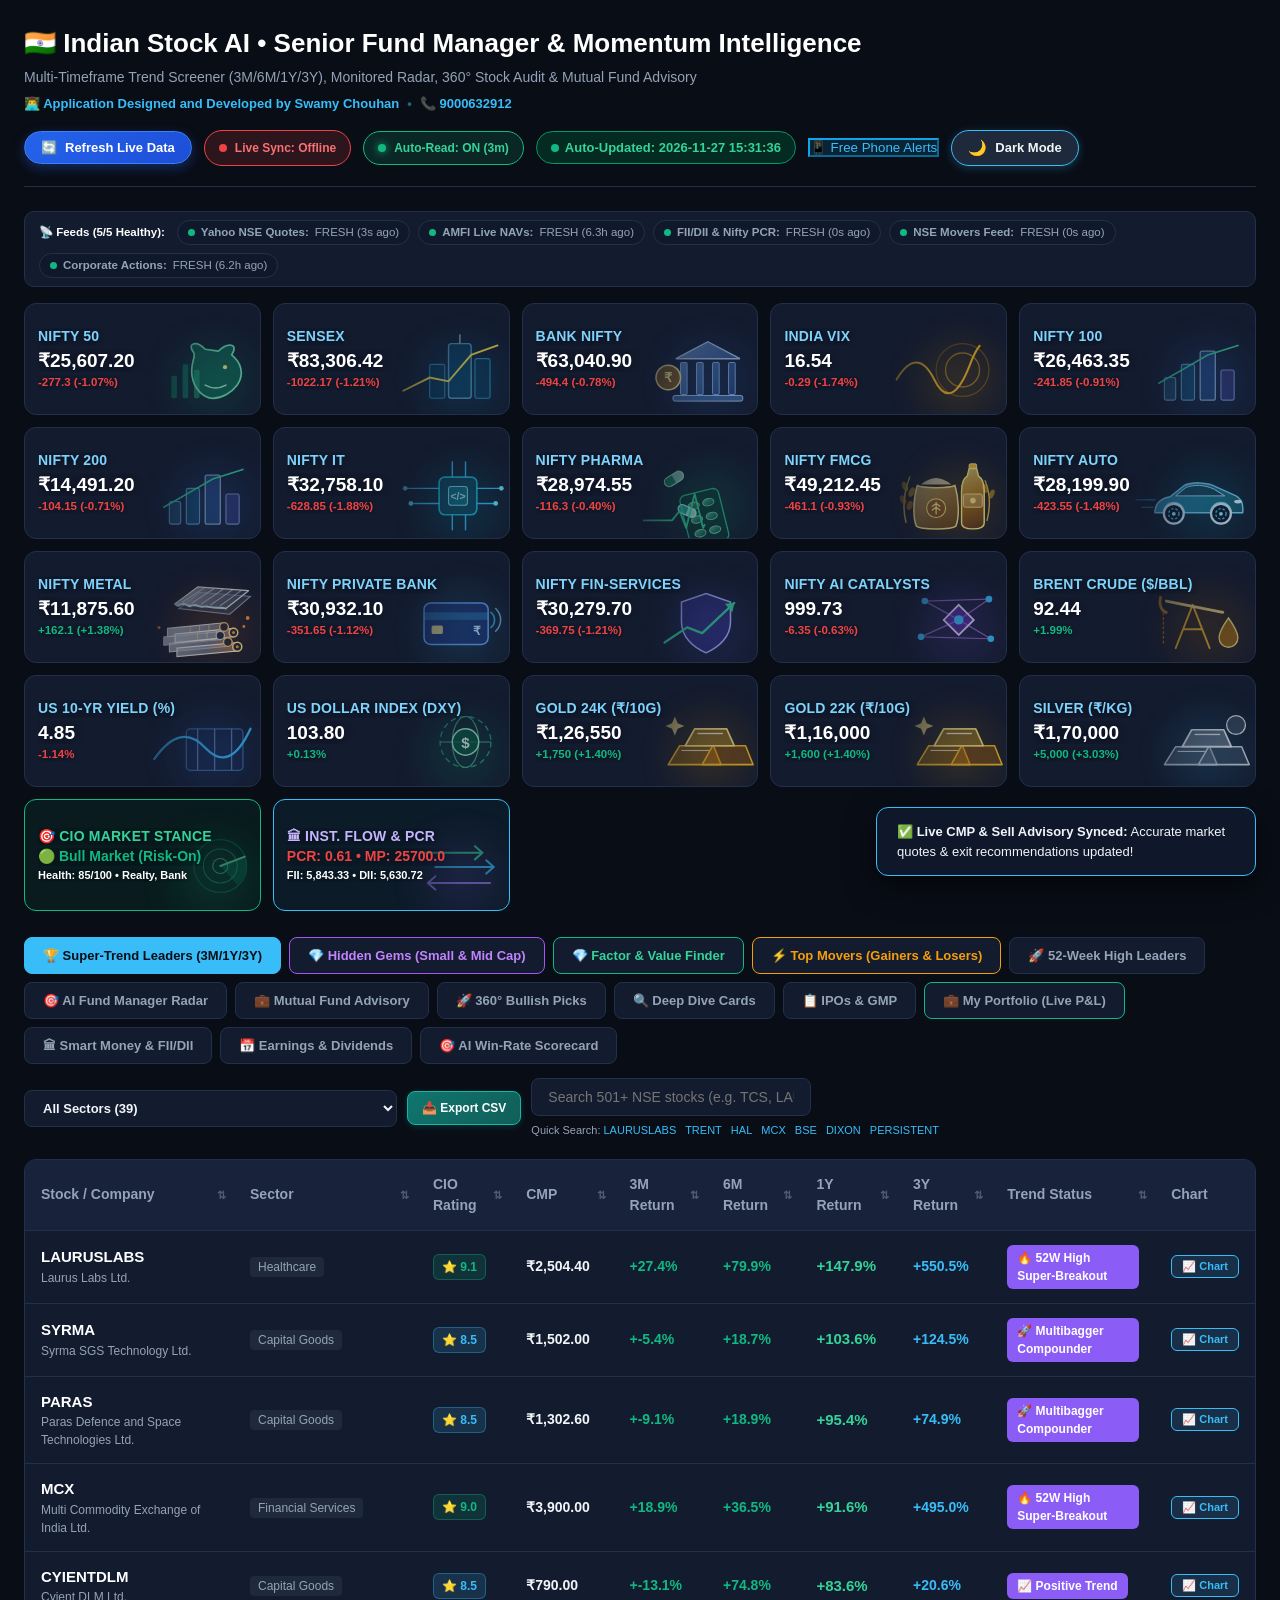
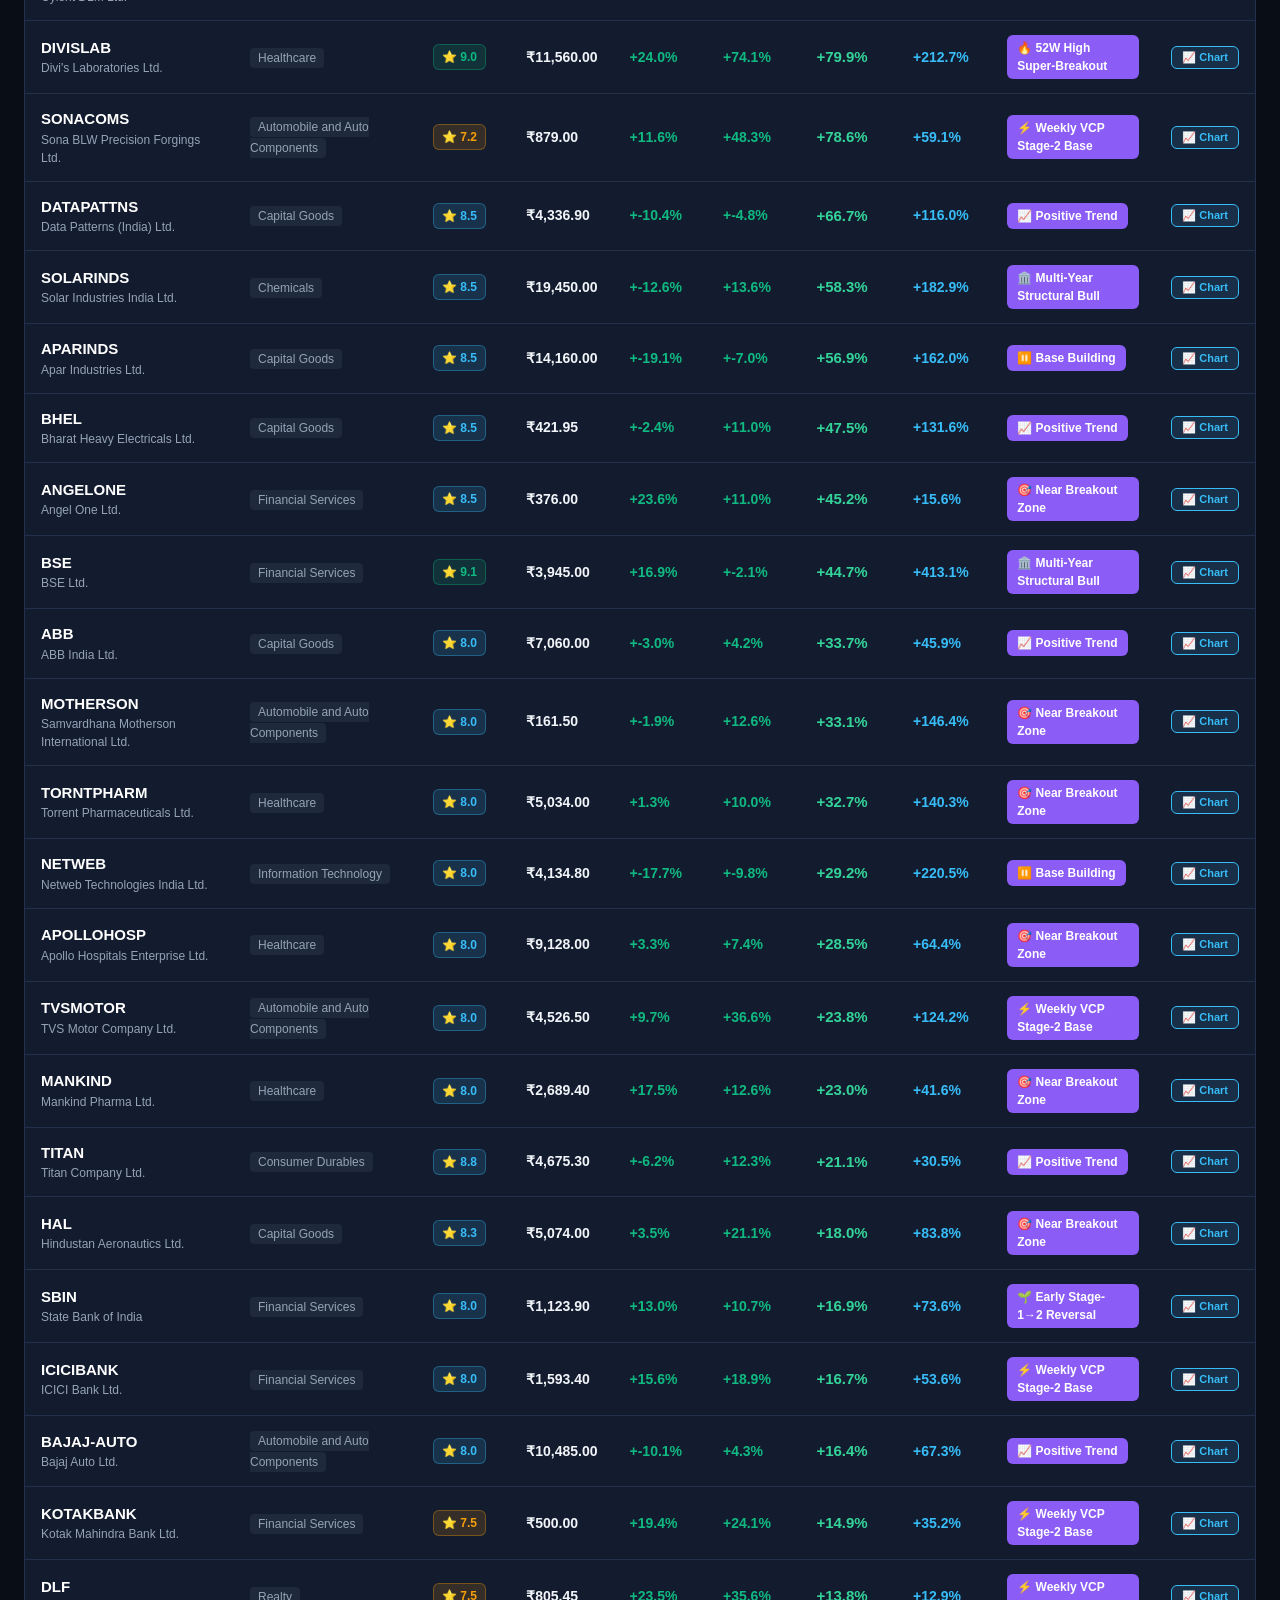
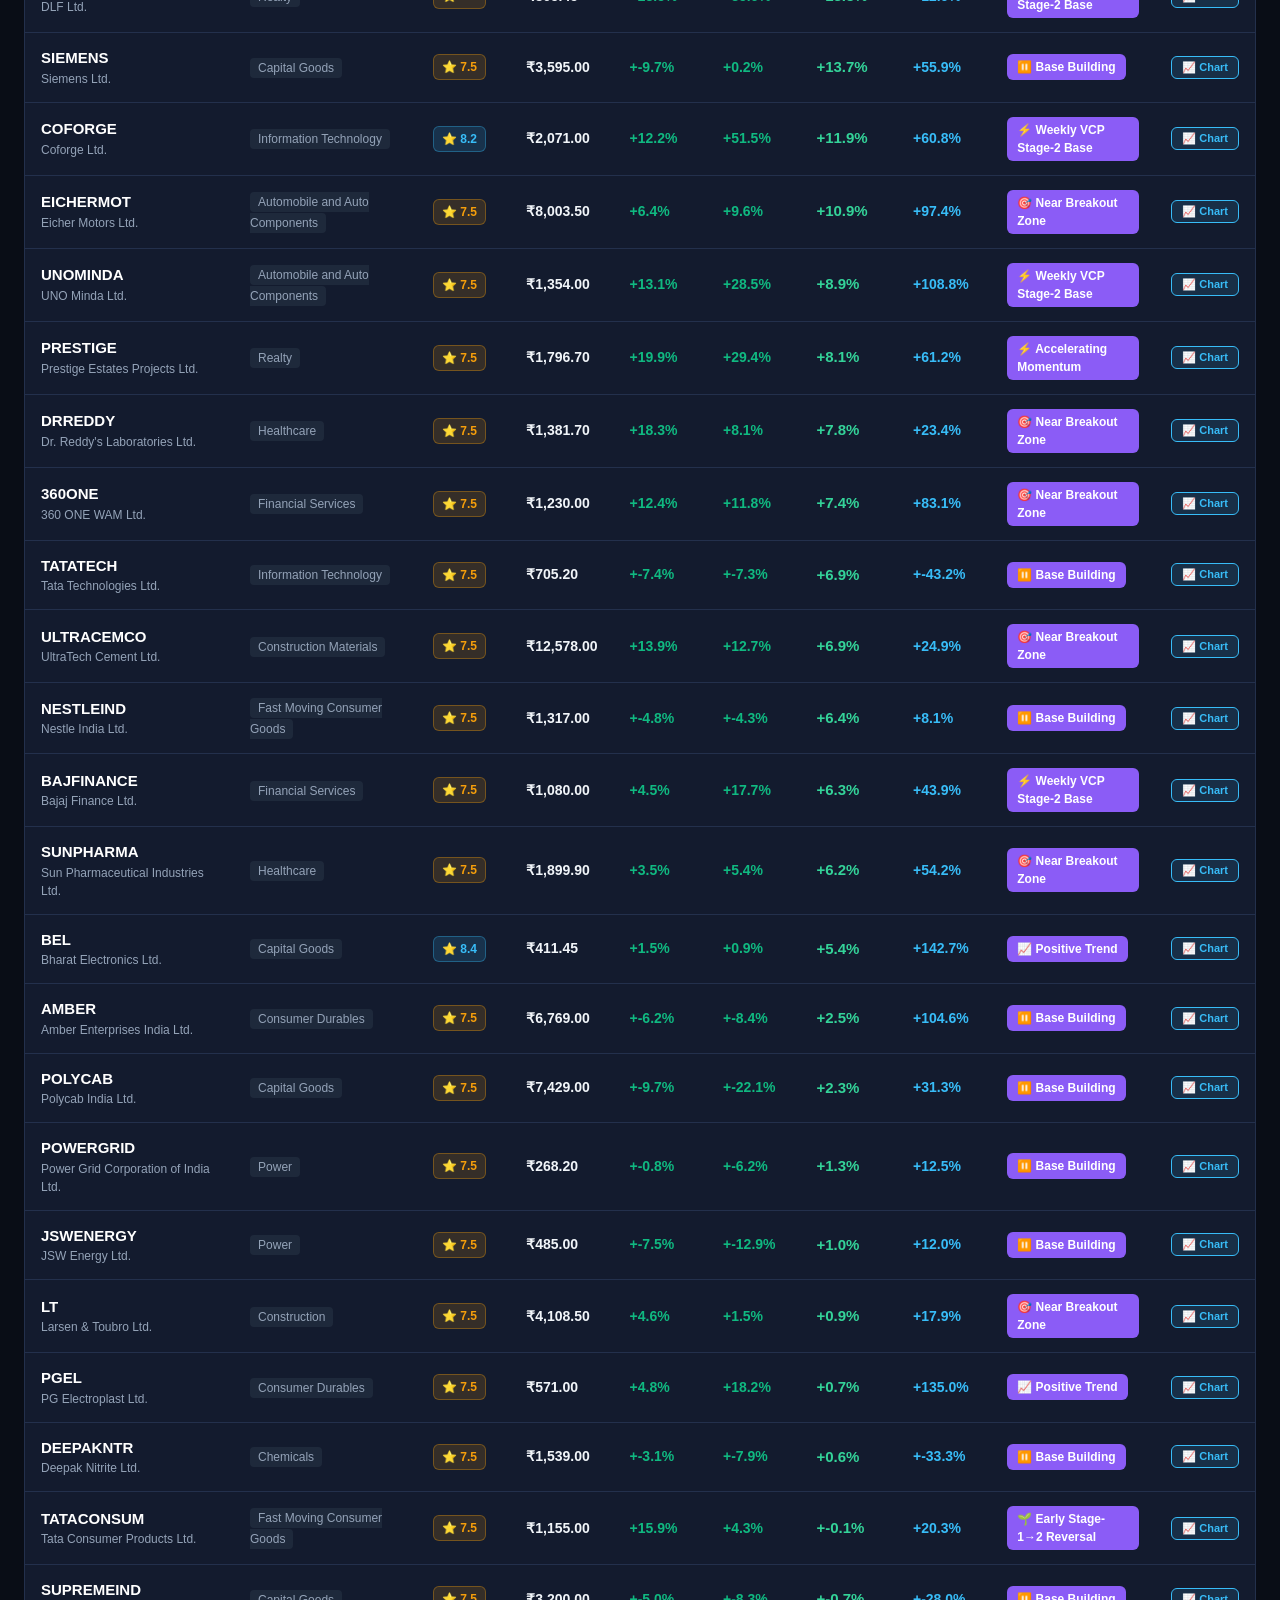
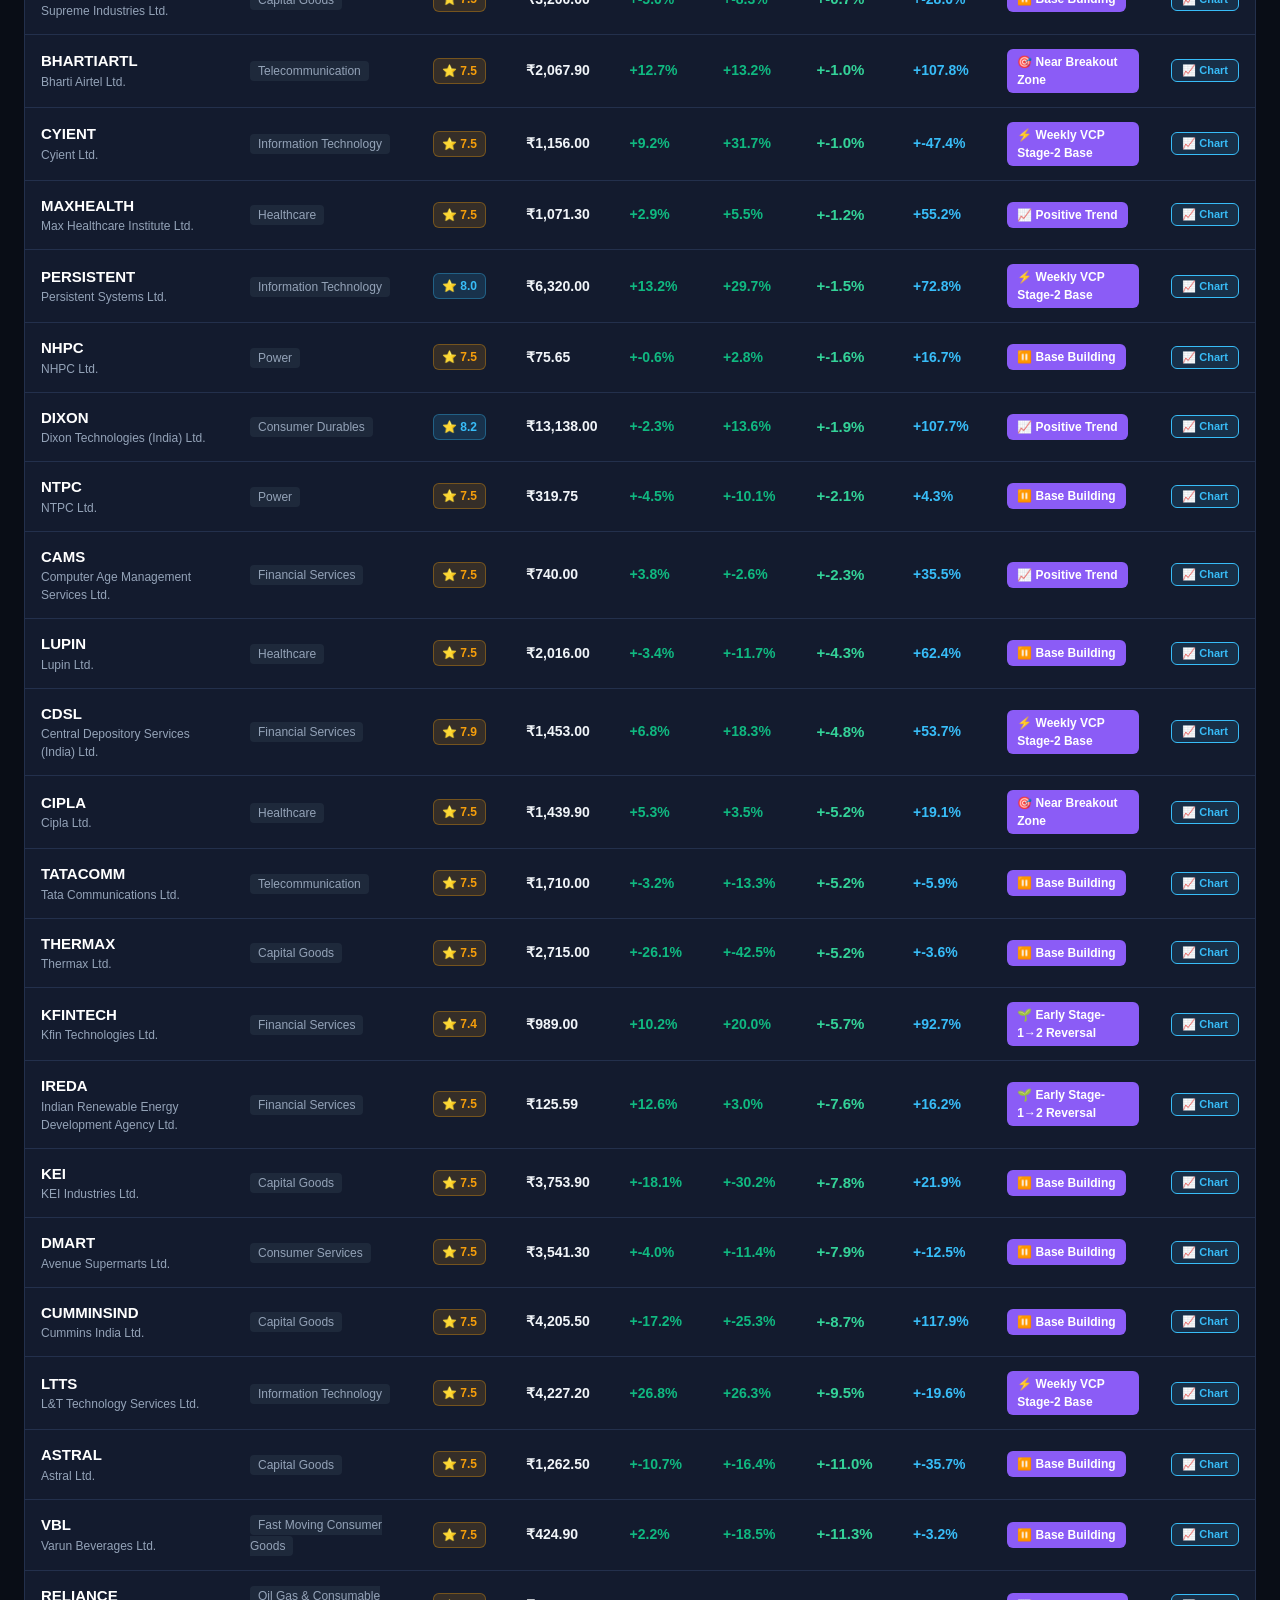
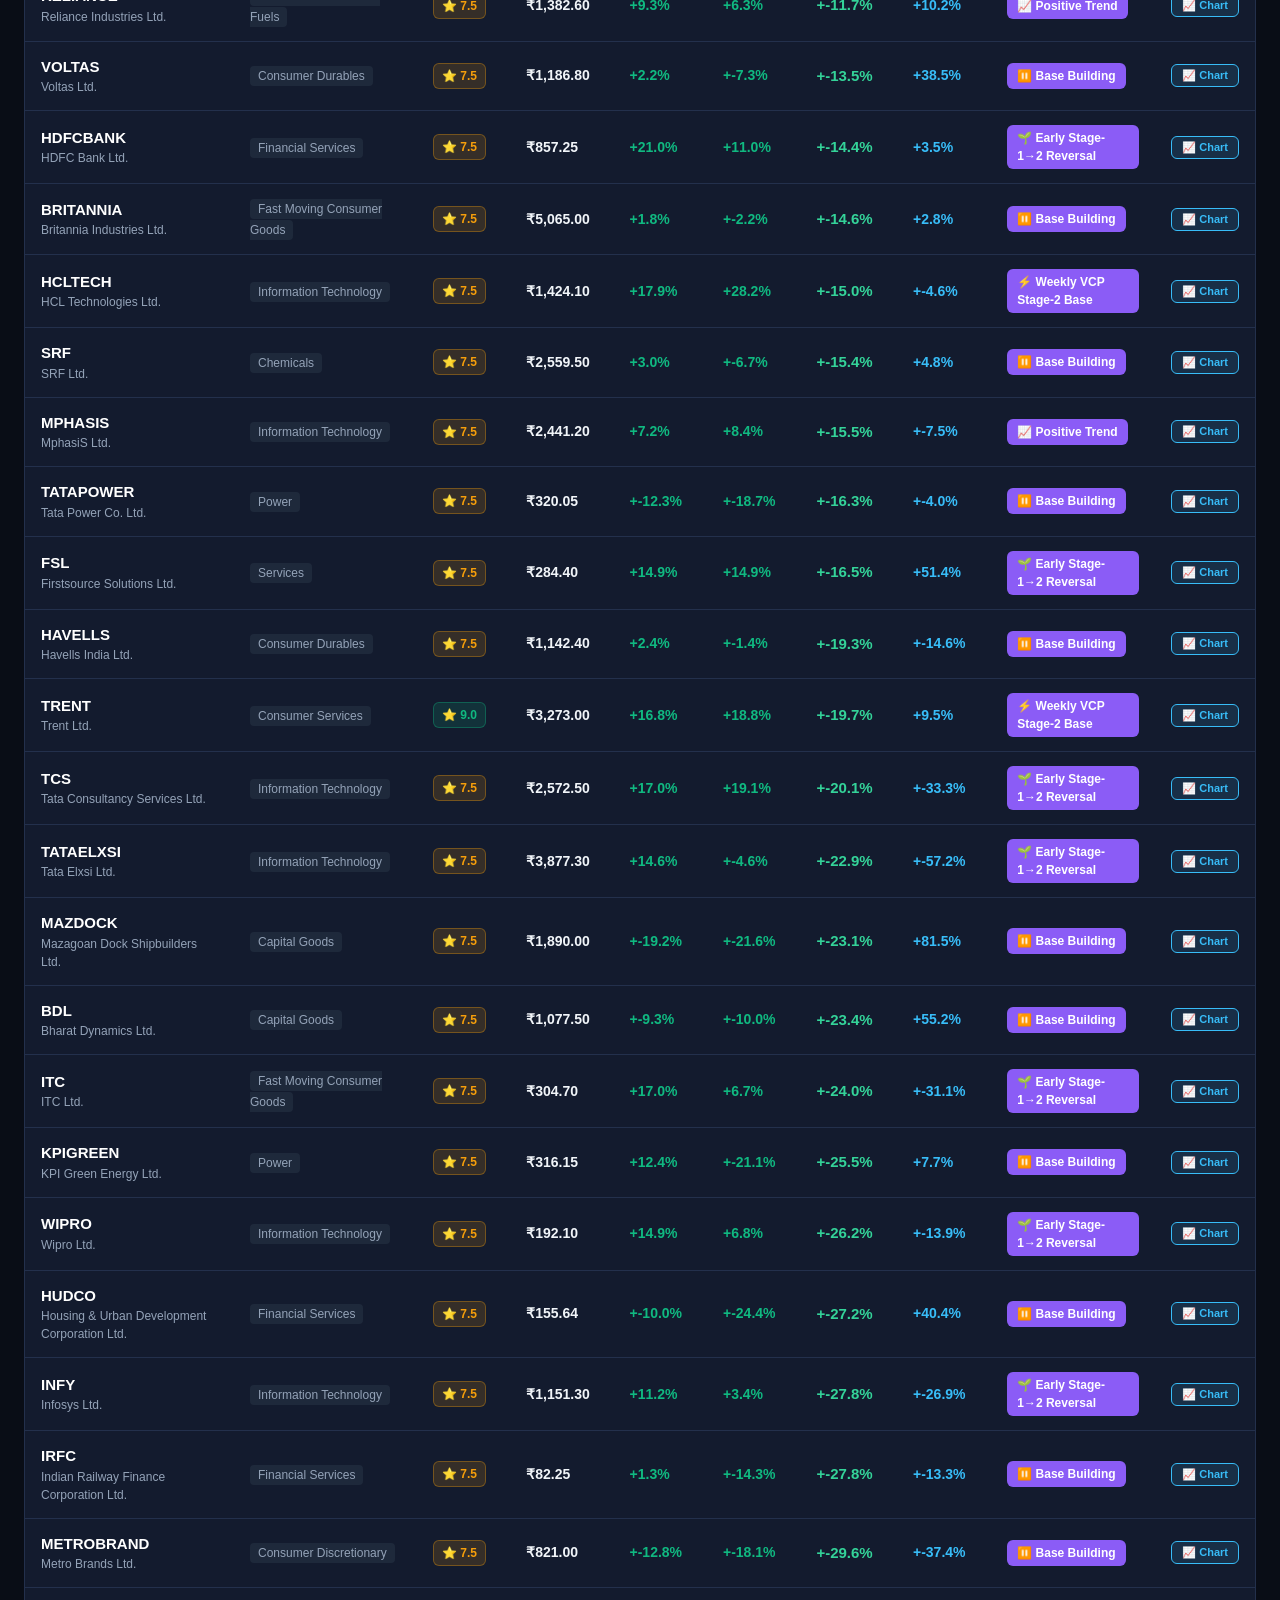
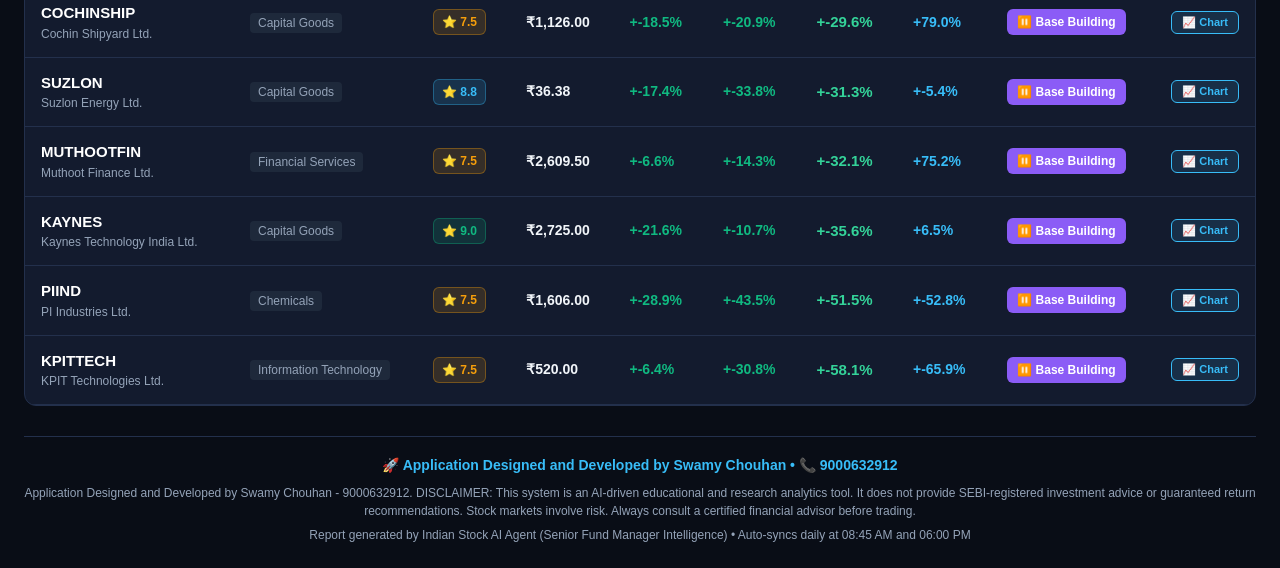
==== index.html @ 0e7f8ce7 "chore(auto-update): live market sync 2026-11-27 15:31:36" ====
<!DOCTYPE html>
<html lang="en">
<head>
    <meta charset="UTF-8">
    <meta name="viewport" content="width=device-width, initial-scale=1.0">
    <title>Indian Stock AI — 360° Senior Fund Manager & Momentum Intelligence</title>
    <script>
        (function() {
            let saved = 'dark';
            try {
                saved = localStorage.getItem('stock_ai_theme') || 'dark';
            } catch (e) {}
            document.documentElement.setAttribute('data-theme', saved);
        })();
    </script>
    <link rel="stylesheet" href="web/styles.css?v=20261127153136">
</head>
<body>

    <div class="header">
        <div class="header-title">
            <h1>🇮🇳 Indian Stock AI &bull; Senior Fund Manager &amp; Momentum Intelligence</h1>
            <p>Multi-Timeframe Trend Screener (3M/6M/1Y/3Y), Monitored Radar, 360&deg; Stock Audit &amp; Mutual Fund Advisory</p>
            <div style="margin-top: 6px; font-size: 13px; font-weight: 700; color: #38bdf8; display: flex; align-items: center; gap: 8px;">
                <span>👨‍💻 Application Designed and Developed by <b>Swamy Chouhan</b></span>
                <span style="opacity: 0.5;">•</span>
                <span>📞 <b>9000632912</b></span>
            </div>
        </div>
        <div class="header-actions">
            <button id="refreshBtn" class="action-btn refresh-btn" onclick="triggerLiveRefresh()" title="Click to fetch latest live quotes & update all market feeds">
                <span class="refresh-icon">🔄</span> <span id="refreshBtnText">Refresh Live Data</span>
            </button>
            <div id="daemonStatusPill" class="daemon-status-pill offline" onclick="checkDaemonStatus(true)" title="Live Sync Daemon status (Port 5005). Click for connection help.">
                <span class="pulse-dot"></span>
                <span id="daemonStatusText">Sync Daemon: Checking...</span>
            </div>
            <div id="autoReadPill" class="auto-read-pill active" onclick="toggleAutoRead()" title="Toggle automatic background data refresh every 3 minutes">
                <span class="status-dot"></span>
                <span id="autoReadLabel">Auto-Read: ON (3m)</span>
            </div>
            <div class="sync-badge">
                <span style="width: 8px; height: 8px; background: #10b981; border-radius: 50%; display: inline-block;"></span>
                <span>Auto-Updated: <b id="timestampBadge">2026-11-27 15:31:36</b></span>
            </div>
            <button class="action-btn" onclick="openTelegramModal()" style="background: rgba(14, 165, 233, 0.15); border-color: #0ea5e9; color: #38bdf8;" title="Set up free Telegram Bot alerts on your phone">
                📱 Free Phone Alerts
            </button>
            <button id="themeToggleBtn" class="theme-toggle-btn" onclick="toggleTheme()" title="Switch between Dark Mode and Light Mode">
                <span id="themeToggleIcon" class="theme-icon">🌙</span>
                <span id="themeToggleText">Dark Mode</span>
            </button>
        </div>
    </div>

    <!-- Upstream Feed Health & Freshness Telemetry -->
    <div id="feedHealthRibbon" class="feed-health-ribbon">
        <span class='feed-health-title'>📡 Feeds (5/5 Healthy):</span><span class='feed-pill' title="14 indices, 126 picks • Updated: 27-Nov 15:32 IST"><span class='feed-dot' style='background:#10b981;'></span><b>Yahoo NSE Quotes:</b> FRESH (3s ago)</span><span class='feed-pill' title="8/8 Live NAVs • Updated: 27-Nov 09:17 IST"><span class='feed-dot' style='background:#10b981;'></span><b>AMFI Live NAVs:</b> FRESH (6.3h ago)</span><span class='feed-pill' title="PCR 0.61 (LIVE) • Updated: 27-Nov 15:32 IST"><span class='feed-dot' style='background:#10b981;'></span><b>FII/DII & Nifty PCR:</b> FRESH (0s ago)</span><span class='feed-pill' title="15 gainers / 15 losers • Updated: 27-Nov 15:32 IST"><span class='feed-dot' style='background:#10b981;'></span><b>NSE Movers Feed:</b> FRESH (0s ago)</span><span class='feed-pill' title="10 events tracked • Updated: 27-Nov 09:18 IST"><span class='feed-dot' style='background:#10b981;'></span><b>Corporate Actions:</b> FRESH (6.2h ago)</span>
    </div>

    <!-- Benchmark Indices & Global Commodities -->
    <div class="indices-grid">
        
            <div class="index-card idx-theme-emerald">
                <div class="idx-bg-glow" style="background: radial-gradient(circle, #10b98166 0%, transparent 72%);"></div><div class="idx-bg-art " aria-hidden="true"><svg viewBox="0 0 140 96" fill="none" xmlns="http://www.w3.org/2000/svg">
        <!-- Rising Candlesticks Skyline -->
        <g opacity="0.45" class="idx-anim-float-rev">
            <rect x="48" y="54" width="6" height="24" rx="1.5" fill="#10b981"/>
            <rect x="60" y="42" width="6" height="36" rx="1.5" fill="#10b981"/>
            <rect x="72" y="48" width="6" height="30" rx="1.5" fill="#34d399"/>
        </g>
        <!-- Stylized Charging Bull Head & Horns -->
        <g class="idx-anim-float">
            <path d="M72 30 C64 20, 74 16, 84 26 L98 28 C108 18, 120 20, 112 32 C122 40, 126 52, 118 64 C112 72, 102 78, 92 78 C82 78, 72 68, 70 54 C68 42, 74 34, 72 30 Z"
                  fill="#10b981" fill-opacity="0.38" stroke="#6ee7b7" stroke-width="1.8" stroke-linejoin="round"/>
            <circle cx="105" cy="45" r="2.2" fill="#fef08a"/>
            <path d="M84 64 Q95 70 106 64" stroke="#a7f3d0" stroke-width="1.6" stroke-linecap="round"/>
        </g>
        </svg></div>
                <div class="index-card-content">
                    <div class="index-name">NIFTY 50</div>
                    <div class="index-val">₹25,607.20</div>
                    <div class="index-chg" style="color: #ef4444;">-277.3 (-1.07%)</div>
                </div>
            </div>
            
            <div class="index-card idx-theme-blue">
                <div class="idx-bg-glow" style="background: radial-gradient(circle, #0ea5e966 0%, transparent 72%);"></div><div class="idx-bg-art " aria-hidden="true"><svg viewBox="0 0 140 96" fill="none" xmlns="http://www.w3.org/2000/svg">
        <g opacity="0.65">
            <rect x="78" y="20" width="24" height="58" rx="3" fill="#0284c7" fill-opacity="0.38" stroke="#7dd3fc" stroke-width="1.5"/>
            <line x1="90" y1="10" x2="90" y2="20" stroke="#bae6fd" stroke-width="1.8"/>
            <rect x="58" y="42" width="16" height="36" rx="2" fill="#0369a1" fill-opacity="0.35" stroke="#38bdf8" stroke-width="1.2"/>
            <rect x="106" y="36" width="16" height="42" rx="2" fill="#0369a1" fill-opacity="0.35" stroke="#38bdf8" stroke-width="1.2"/>
        </g>
        <path d="M30 70 L58 56 L78 60 L102 32 L130 22" stroke="#fde047" stroke-width="2"
              stroke-linecap="round" class="idx-anim-dash"/>
        </svg></div>
                <div class="index-card-content">
                    <div class="index-name">SENSEX</div>
                    <div class="index-val">₹83,306.42</div>
                    <div class="index-chg" style="color: #ef4444;">-1022.17 (-1.21%)</div>
                </div>
            </div>
            
            <div class="index-card idx-theme-blue">
                <div class="idx-bg-glow" style="background: radial-gradient(circle, #3b82f666 0%, transparent 72%);"></div><div class="idx-bg-art " aria-hidden="true"><svg viewBox="0 0 140 96" fill="none" xmlns="http://www.w3.org/2000/svg">
        <defs>
            <linearGradient id="iv-bk-col" x1="56" y1="24" x2="124" y2="82" gradientUnits="userSpaceOnUse">
                <stop offset="0%" stop-color="#93c5fd" stop-opacity="0.75"/>
                <stop offset="100%" stop-color="#3b82f6" stop-opacity="0.28"/>
            </linearGradient>
        </defs>
        <g opacity="0.88">
            <polygon points="56,36 90,18 124,36" fill="url(#iv-bk-col)" stroke="#bfdbfe" stroke-width="1.5"/>
            <rect x="61" y="40" width="7" height="34" rx="1" fill="url(#iv-bk-col)" stroke="#93c5fd" stroke-width="1"/>
            <rect x="78" y="40" width="7" height="34" rx="1" fill="url(#iv-bk-col)" stroke="#93c5fd" stroke-width="1"/>
            <rect x="95" y="40" width="7" height="34" rx="1" fill="url(#iv-bk-col)" stroke="#93c5fd" stroke-width="1"/>
            <rect x="112" y="40" width="7" height="34" rx="1" fill="url(#iv-bk-col)" stroke="#93c5fd" stroke-width="1"/>
            <rect x="53" y="75" width="74" height="6" rx="2" fill="#60a5fa" fill-opacity="0.55" stroke="#bfdbfe" stroke-width="1"/>
        </g>
        <!-- Floating Glowing Rupee Coin -->
        <g class="idx-anim-float">
            <circle cx="48" cy="56" r="13" fill="#f59e0b" fill-opacity="0.45" stroke="#fde68a" stroke-width="1.6"/>
            <text x="48" y="61" text-anchor="middle" fill="#fef08a" font-size="14" font-weight="800">₹</text>
        </g>
        </svg></div>
                <div class="index-card-content">
                    <div class="index-name">BANK NIFTY</div>
                    <div class="index-val">₹63,040.90</div>
                    <div class="index-chg" style="color: #ef4444;">-494.4 (-0.78%)</div>
                </div>
            </div>
            
            <div class="index-card idx-theme-amber">
                <div class="idx-bg-glow" style="background: radial-gradient(circle, #f59e0b66 0%, transparent 72%);"></div><div class="idx-bg-art " aria-hidden="true"><svg viewBox="0 0 140 96" fill="none" xmlns="http://www.w3.org/2000/svg">
        <g class="idx-anim-pulse">
            <circle cx="96" cy="48" r="28" stroke="#f59e0b" stroke-opacity="0.35" stroke-width="1.4"/>
            <circle cx="96" cy="48" r="18" stroke="#fbbf24" stroke-opacity="0.55" stroke-width="1.4"/>
        </g>
        <path d="M26 58 Q48 22 66 58 T104 42 T136 52" stroke="#fbbf24" stroke-width="2.2"
              stroke-linecap="round" class="idx-anim-dash"/>
        </svg></div>
                <div class="index-card-content">
                    <div class="index-name">INDIA VIX</div>
                    <div class="index-val">16.54</div>
                    <div class="index-chg" style="color: #ef4444;">-0.29 (-1.74%)</div>
                </div>
            </div>
            
            <div class="index-card idx-theme-blue">
                <div class="idx-bg-glow" style="background: radial-gradient(circle, #3b82f666 0%, transparent 72%);"></div><div class="idx-bg-art " aria-hidden="true"><svg viewBox="0 0 140 96" fill="none" xmlns="http://www.w3.org/2000/svg">
        <g class="idx-anim-float-rev" opacity="0.68">
            <rect x="46" y="56" width="12" height="24" rx="2" fill="#38bdf8" fill-opacity="0.35" stroke="#7dd3fc" stroke-width="1.2"/>
            <rect x="64" y="42" width="14" height="38" rx="2" fill="#0ea5e9" fill-opacity="0.4" stroke="#7dd3fc" stroke-width="1.2"/>
            <rect x="84" y="28" width="16" height="52" rx="2" fill="#3b82f6" fill-opacity="0.45" stroke="#bae6fd" stroke-width="1.4"/>
            <rect x="106" y="48" width="14" height="32" rx="2" fill="#6366f1" fill-opacity="0.4" stroke="#a5b4fc" stroke-width="1.2"/>
        </g>
        <path d="M40 62 L68 46 L92 32 L124 22" stroke="#34d399" stroke-width="1.8" stroke-linecap="round" class="idx-anim-dash"/>
        </svg></div>
                <div class="index-card-content">
                    <div class="index-name">NIFTY 100</div>
                    <div class="index-val">₹26,463.35</div>
                    <div class="index-chg" style="color: #ef4444;">-241.85 (-0.91%)</div>
                </div>
            </div>
            
            <div class="index-card idx-theme-blue">
                <div class="idx-bg-glow" style="background: radial-gradient(circle, #3b82f666 0%, transparent 72%);"></div><div class="idx-bg-art " aria-hidden="true"><svg viewBox="0 0 140 96" fill="none" xmlns="http://www.w3.org/2000/svg">
        <g class="idx-anim-float-rev" opacity="0.68">
            <rect x="46" y="56" width="12" height="24" rx="2" fill="#38bdf8" fill-opacity="0.35" stroke="#7dd3fc" stroke-width="1.2"/>
            <rect x="64" y="42" width="14" height="38" rx="2" fill="#0ea5e9" fill-opacity="0.4" stroke="#7dd3fc" stroke-width="1.2"/>
            <rect x="84" y="28" width="16" height="52" rx="2" fill="#3b82f6" fill-opacity="0.45" stroke="#bae6fd" stroke-width="1.4"/>
            <rect x="106" y="48" width="14" height="32" rx="2" fill="#6366f1" fill-opacity="0.4" stroke="#a5b4fc" stroke-width="1.2"/>
        </g>
        <path d="M40 62 L68 46 L92 32 L124 22" stroke="#34d399" stroke-width="1.8" stroke-linecap="round" class="idx-anim-dash"/>
        </svg></div>
                <div class="index-card-content">
                    <div class="index-name">NIFTY 200</div>
                    <div class="index-val">₹14,491.20</div>
                    <div class="index-chg" style="color: #ef4444;">-104.15 (-0.71%)</div>
                </div>
            </div>
            
            <div class="index-card idx-theme-cyan">
                <div class="idx-bg-glow" style="background: radial-gradient(circle, #06b6d466 0%, transparent 72%);"></div><div class="idx-bg-art " aria-hidden="true"><svg viewBox="0 0 140 96" fill="none" xmlns="http://www.w3.org/2000/svg">
        <g opacity="0.82">
            <rect x="68" y="30" width="40" height="40" rx="6" fill="#0e7490" fill-opacity="0.45" stroke="#22d3ee" stroke-width="1.8"/>
            <rect x="78" y="40" width="20" height="20" rx="3" fill="#06b6d4" fill-opacity="0.4" stroke="#a5f3fc" stroke-width="1.1"/>
            <text x="88" y="54" text-anchor="middle" fill="#ecfeff" font-size="11" font-weight="800">&lt;/&gt;</text>
        </g>
        <!-- Animated Circuit Traces -->
        <g stroke="#38bdf8" stroke-width="1.5" stroke-linecap="round" class="idx-anim-dash">
            <path d="M32 42 H68 M38 58 H68 M108 42 H134 M108 58 H128 M82 14 V30 M96 14 V30 M82 70 V86 M96 70 V86"/>
        </g>
        <g class="idx-anim-pulse" fill="#67e8f9">
            <circle cx="32" cy="42" r="2.5"/><circle cx="38" cy="58" r="2.5"/>
            <circle cx="134" cy="42" r="2.5"/><circle cx="128" cy="58" r="2.5"/>
        </g>
        </svg></div>
                <div class="index-card-content">
                    <div class="index-name">NIFTY IT</div>
                    <div class="index-val">₹32,758.10</div>
                    <div class="index-chg" style="color: #ef4444;">-628.85 (-1.88%)</div>
                </div>
            </div>
            
            <div class="index-card idx-theme-emerald">
                <div class="idx-bg-glow" style="background: radial-gradient(circle, #10b98166 0%, transparent 72%);"></div><div class="idx-bg-art " aria-hidden="true"><svg viewBox="0 0 140 96" fill="none" xmlns="http://www.w3.org/2000/svg">
        <defs>
            <linearGradient id="iv-ph-cap" x1="0" y1="0" x2="1" y2="1">
                <stop offset="0%" stop-color="#6ee7b7" stop-opacity="0.9"/>
                <stop offset="100%" stop-color="#059669" stop-opacity="0.4"/>
            </linearGradient>
        </defs>
        <!-- Pill Blister Pack Backdrop -->
        <g class="idx-anim-float-rev" transform="rotate(-14 98 48)" opacity="0.75">
            <rect x="74" y="20" width="42" height="56" rx="6" fill="#064e3b" fill-opacity="0.45" stroke="#34d399" stroke-width="1.4"/>
            <ellipse cx="87" cy="33" rx="6" ry="3.8" fill="url(#iv-ph-cap)" stroke="#a7f3d0" stroke-width="1"/>
            <ellipse cx="103" cy="33" rx="6" ry="3.8" fill="url(#iv-ph-cap)" stroke="#a7f3d0" stroke-width="1"/>
            <ellipse cx="87" cy="48" rx="6" ry="3.8" fill="url(#iv-ph-cap)" stroke="#a7f3d0" stroke-width="1"/>
            <ellipse cx="103" cy="48" rx="6" ry="3.8" fill="url(#iv-ph-cap)" stroke="#a7f3d0" stroke-width="1"/>
            <ellipse cx="87" cy="63" rx="6" ry="3.8" fill="url(#iv-ph-cap)" stroke="#a7f3d0" stroke-width="1"/>
            <ellipse cx="103" cy="63" rx="6" ry="3.8" fill="url(#iv-ph-cap)" stroke="#a7f3d0" stroke-width="1"/>
        </g>
        <!-- Floating Glowing Capsules -->
        <g class="idx-anim-float">
            <g transform="translate(54,32) rotate(-32)">
                <rect x="-11" y="-5" width="22" height="10" rx="5" fill="#10b981" fill-opacity="0.65" stroke="#a7f3d0" stroke-width="1.3"/>
                <path d="M0 -5 H6 A5 5 0 0 1 6 5 H0 Z" fill="#ecfdf5" fill-opacity="0.55"/>
            </g>
            <g transform="translate(68,66) rotate(24)">
                <rect x="-10" y="-4.5" width="20" height="9" rx="4.5" fill="#2dd4bf" fill-opacity="0.65" stroke="#99f6e4" stroke-width="1.3"/>
                <path d="M0 -4.5 H5.5 A4.5 4.5 0 0 1 5.5 4.5 H0 Z" fill="#f0fdfa" fill-opacity="0.55"/>
            </g>
        </g>
        <!-- Live EKG Heartbeat Wave -->
        <path d="M22 76 H52 L60 66 L67 84 L76 48 L85 84 L92 68 L100 76 H134"
              stroke="#34d399" stroke-width="2" stroke-linecap="round" stroke-linejoin="round"
              class="idx-anim-dash" opacity="0.9"/>
        </svg></div>
                <div class="index-card-content">
                    <div class="index-name">NIFTY PHARMA</div>
                    <div class="index-val">₹28,974.55</div>
                    <div class="index-chg" style="color: #ef4444;">-116.3 (-0.40%)</div>
                </div>
            </div>
            
            <div class="index-card idx-theme-amber">
                <div class="idx-bg-glow" style="background: radial-gradient(circle, #f59e0b66 0%, transparent 72%);"></div><div class="idx-bg-art " aria-hidden="true"><svg viewBox="0 0 140 96" fill="none" xmlns="http://www.w3.org/2000/svg">
        <defs>
            <linearGradient id="iv-fmcg-sack" x1="48" y1="30" x2="88" y2="86" gradientUnits="userSpaceOnUse">
                <stop offset="0%" stop-color="#fde68a" stop-opacity="0.72"/>
                <stop offset="100%" stop-color="#d97706" stop-opacity="0.30"/>
            </linearGradient>
            <linearGradient id="iv-fmcg-oil" x1="94" y1="18" x2="120" y2="84" gradientUnits="userSpaceOnUse">
                <stop offset="0%" stop-color="#fef08a" stop-opacity="0.85"/>
                <stop offset="55%" stop-color="#f59e0b" stop-opacity="0.55"/>
                <stop offset="100%" stop-color="#b45309" stop-opacity="0.35"/>
            </linearGradient>
        </defs>
        <!-- Left & top Wheat Stalks (gentle sway) -->
        <g class="idx-anim-float-rev" opacity="0.78">
            <path d="M36 78 C32 62, 34 46, 40 30" stroke="#fcd34d" stroke-width="1.6" stroke-linecap="round"/>
            <ellipse cx="35" cy="40" rx="3" ry="5.5" transform="rotate(-24 35 40)" fill="#fbbf24" opacity="0.7"/>
            <ellipse cx="42" cy="46" rx="3" ry="5.5" transform="rotate(24 42 46)" fill="#fbbf24" opacity="0.7"/>
            <ellipse cx="33" cy="54" rx="3" ry="5" transform="rotate(-26 33 54)" fill="#f59e0b" opacity="0.65"/>
            <ellipse cx="40" cy="60" rx="3" ry="5" transform="rotate(20 40 60)" fill="#f59e0b" opacity="0.65"/>
            <path d="M122 76 C126 60, 125 46, 120 34" stroke="#fcd34d" stroke-width="1.5" stroke-linecap="round"/>
            <ellipse cx="120" cy="42" rx="2.6" ry="5" transform="rotate(-22 120 42)" fill="#fbbf24" opacity="0.65"/>
            <ellipse cx="127" cy="48" rx="2.6" ry="5" transform="rotate(24 127 48)" fill="#fbbf24" opacity="0.65"/>
        </g>
        <!-- Main Products: Atta Flour Sack + Cooking Oil Bottle -->
        <g class="idx-anim-float">
            <!-- Atta Sack Folded Top & Flour Mound -->
            <path d="M52 38 Q68 24 84 38 Z" fill="#fef3c7" opacity="0.75"/>
            <path d="M48 39 C44 52, 43 72, 47 82 C52 86, 84 86, 89 82 C93 72, 92 52, 88 39 C81 42, 55 42, 48 39 Z"
                  fill="url(#iv-fmcg-sack)" stroke="#fde68a" stroke-width="1.6"/>
            <circle cx="68" cy="63" r="10" fill="#78350f" fill-opacity="0.38" stroke="#fde68a" stroke-width="1.1"/>
            <path d="M68 57 V69 M64 61 L68 58 L72 61 M64 65 L68 62 L72 65" stroke="#fef08a" stroke-width="1.3" stroke-linecap="round"/>
            <!-- Cooking Oil Bottle -->
            <rect x="103" y="16" width="8" height="5" rx="1.5" fill="#fbbf24" stroke="#fef3c7" stroke-width="1"/>
            <path d="M103 21 L101 29 C96 32, 95 38, 95 45 L95 79 C95 83, 98 85, 107 85 C116 85, 119 83, 119 79 L119 45 C119 38, 118 32, 113 29 L111 21 Z"
                  fill="url(#iv-fmcg-oil)" stroke="#fef08a" stroke-width="1.5"/>
            <rect x="97" y="48" width="20" height="14" rx="2" fill="#fffbeb" fill-opacity="0.22" stroke="#fde68a" stroke-width="0.9"/>
            <circle cx="107" cy="55" r="3" fill="#fef08a" opacity="0.85"/>
        </g>
        </svg></div>
                <div class="index-card-content">
                    <div class="index-name">NIFTY FMCG</div>
                    <div class="index-val">₹49,212.45</div>
                    <div class="index-chg" style="color: #ef4444;">-461.1 (-0.93%)</div>
                </div>
            </div>
            
            <div class="index-card idx-theme-cyan">
                <div class="idx-bg-glow" style="background: radial-gradient(circle, #06b6d466 0%, transparent 72%);"></div><div class="idx-bg-art " aria-hidden="true"><svg viewBox="0 0 140 96" fill="none" xmlns="http://www.w3.org/2000/svg">
        <defs>
            <linearGradient id="iv-auto-body" x1="34" y1="36" x2="128" y2="76" gradientUnits="userSpaceOnUse">
                <stop offset="0%" stop-color="#38bdf8" stop-opacity="0.72"/>
                <stop offset="100%" stop-color="#22d3ee" stop-opacity="0.28"/>
            </linearGradient>
        </defs>
        <g class="idx-anim-flow-left" opacity="0.6">
            <line x1="16" y1="54" x2="36" y2="54" stroke="#38bdf8" stroke-width="1.6" stroke-linecap="round"/>
            <line x1="22" y1="62" x2="34" y2="62" stroke="#67e8f9" stroke-width="1.2" stroke-linecap="round"/>
        </g>
        <g class="idx-anim-float">
            <!-- Sleek Sports Coupe Chassis -->
            <path d="M36 68 C36 59, 41 53, 52 51 L67 39 C75 35, 92 35, 102 41 L122 50 C128 53, 130 59, 129 68 H117 A11 11 0 0 0 95 68 H67 A11 11 0 0 0 45 68 Z"
                  fill="url(#iv-auto-body)" stroke="#7dd3fc" stroke-width="1.6" stroke-linejoin="round"/>
            <!-- Cabin Windows -->
            <path d="M58 50 L69 41 C77 38, 89 38, 99 43 L110 50 Z" fill="#0f172a" fill-opacity="0.5" stroke="#bae6fd" stroke-width="1"/>
            <!-- Headlight glow -->
            <ellipse cx="124" cy="56" rx="4" ry="2" fill="#e0f2fe"/>
            <!-- Spinning Alloy Wheels -->
            <g class="idx-anim-spin">
                <circle cx="56" cy="69" r="10.5" fill="#0f172a" stroke="#e0f2fe" stroke-width="2.4"/>
                <circle cx="56" cy="69" r="5.5" stroke="#38bdf8" stroke-width="1.5" stroke-dasharray="2.5 2"/>
                <circle cx="56" cy="69" r="2" fill="#bae6fd"/>
            </g>
            <g class="idx-anim-spin">
                <circle cx="106" cy="69" r="10.5" fill="#0f172a" stroke="#e0f2fe" stroke-width="2.4"/>
                <circle cx="106" cy="69" r="5.5" stroke="#38bdf8" stroke-width="1.5" stroke-dasharray="2.5 2"/>
                <circle cx="106" cy="69" r="2" fill="#bae6fd"/>
            </g>
        </g>
        </svg></div>
                <div class="index-card-content">
                    <div class="index-name">NIFTY AUTO</div>
                    <div class="index-val">₹28,199.90</div>
                    <div class="index-chg" style="color: #ef4444;">-423.55 (-1.48%)</div>
                </div>
            </div>
            
            <div class="index-card idx-theme-orange">
                <div class="idx-bg-glow" style="background: radial-gradient(circle, #f9731666 0%, transparent 72%);"></div><div class="idx-bg-art " aria-hidden="true"><svg viewBox="0 0 140 96" fill="none" xmlns="http://www.w3.org/2000/svg">
        <defs>
            <linearGradient id="iv-met-sheet" x1="50" y1="16" x2="130" y2="56" gradientUnits="userSpaceOnUse">
                <stop offset="0%" stop-color="#e2e8f0" stop-opacity="0.82"/>
                <stop offset="55%" stop-color="#64748b" stop-opacity="0.58"/>
                <stop offset="100%" stop-color="#334155" stop-opacity="0.45"/>
            </linearGradient>
            <linearGradient id="iv-met-rod" x1="40" y1="54" x2="128" y2="86" gradientUnits="userSpaceOnUse">
                <stop offset="0%" stop-color="#cbd5e1" stop-opacity="0.90"/>
                <stop offset="55%" stop-color="#94a3b8" stop-opacity="0.65"/>
                <stop offset="100%" stop-color="#fb923c" stop-opacity="0.62"/>
            </linearGradient>
        </defs>
        <!-- Back Layer: Stacked Corrugated Metal Roof Sheets -->
        <g class="idx-anim-float-rev">
            <!-- Lower Stacked Sheet Edge -->
            <path d="M56 38 L78 21 L132 25 L110 44 Z"
                  fill="#475569" fill-opacity="0.55" stroke="#94a3b8" stroke-width="1.1"/>
            <!-- Top Corrugated Roof Sheet Body -->
            <path d="M52 33 L76 15 L130 19 L106 38 Z"
                  fill="url(#iv-met-sheet)" stroke="#e2e8f0" stroke-width="1.3" stroke-linejoin="round"/>
            <!-- Parallel Corrugation Ridges across Sheet -->
            <g stroke="#f8fafc" stroke-opacity="0.55" stroke-width="1.1" stroke-linecap="round">
                <line x1="60" y1="31" x2="83" y2="16"/>
                <line x1="70" y1="32" x2="93" y2="17"/>
                <line x1="80" y1="33" x2="103" y2="17.5"/>
                <line x1="90" y1="34" x2="113" y2="18"/>
                <line x1="100" y1="35" x2="122" y2="19"/>
            </g>
            <!-- Rhythmic Corrugated Wave Front Lip -->
            <path d="M52 33 Q55 37 58 34 T64 34 T70 35 T76 35 T82 36 T88 36 T94 37 T100 37 T106 38"
                  stroke="#bae6fd" stroke-width="1.6" stroke-linecap="round" class="idx-anim-dash"/>
        </g>
        <!-- Front Layer: Bundled Steel Metal Rods (TMT Rebar Stack) -->
        <g class="idx-anim-float">
            <!-- Bottom Row (3 Steel Rods) -->
            <path d="M40 68 L100 62 L100 71 L40 77 Z" fill="url(#iv-met-rod)" stroke="#cbd5e1" stroke-width="1"/>
            <path d="M46 75 L108 69 L108 78 L46 84 Z" fill="url(#iv-met-rod)" stroke="#e2e8f0" stroke-width="1.1"/>
            <path d="M54 80 L118 74 L118 83 L54 89 Z" fill="url(#iv-met-rod)" stroke="#f8fafc" stroke-width="1.2"/>
            <!-- Top Row (2 Steel Rods resting in pyramid) -->
            <path d="M44 59 L104 53 L104 62 L44 68 Z" fill="url(#iv-met-rod)" stroke="#e2e8f0" stroke-width="1.1"/>
            <path d="M52 65 L114 59 L114 68 L52 74 Z" fill="url(#iv-met-rod)" stroke="#f8fafc" stroke-width="1.2"/>
            <!-- Subtle Rebar Ribs Highlight -->
            <g stroke="#fed7aa" stroke-opacity="0.65" stroke-width="1">
                <line x1="68" y1="57" x2="68" y2="65"/><line x1="78" y1="56" x2="78" y2="64"/><line x1="88" y1="55" x2="88" y2="63"/>
                <line x1="76" y1="63" x2="76" y2="71"/><line x1="86" y1="62" x2="86" y2="70"/><line x1="96" y1="61" x2="96" y2="69"/>
            </g>
            <!-- Clean Circular Rod End-Caps -->
            <circle cx="104" cy="57.5" r="4.6" fill="#1e293b" stroke="#fdba74" stroke-width="1.5"/>
            <circle cx="114" cy="63.5" r="4.6" fill="#1e293b" stroke="#fde68a" stroke-width="1.5"/>
            <circle cx="100" cy="66.5" r="4.4" fill="#1e293b" stroke="#cbd5e1" stroke-width="1.3"/>
            <circle cx="108" cy="73.5" r="4.6" fill="#1e293b" stroke="#fdba74" stroke-width="1.5"/>
            <circle cx="118" cy="78.5" r="4.8" fill="#1e293b" stroke="#fde68a" stroke-width="1.6"/>
            <circle cx="118" cy="78.5" r="1.6" fill="#fb923c"/>
            <circle cx="114" cy="63.5" r="1.6" fill="#fb923c"/>
        </g>
        <!-- Molten Forge Spark Accents -->
        <g class="idx-anim-pulse" fill="#fb923c">
            <circle cx="129" cy="48" r="2"/><circle cx="125" cy="57" r="1.5"/><circle cx="35" cy="58" r="1.6"/>
        </g>
        </svg></div>
                <div class="index-card-content">
                    <div class="index-name">NIFTY METAL</div>
                    <div class="index-val">₹11,875.60</div>
                    <div class="index-chg" style="color: #10b981;">+162.1 (+1.38%)</div>
                </div>
            </div>
            
            <div class="index-card idx-theme-cyan">
                <div class="idx-bg-glow" style="background: radial-gradient(circle, #38bdf866 0%, transparent 72%);"></div><div class="idx-bg-art " aria-hidden="true"><svg viewBox="0 0 140 96" fill="none" xmlns="http://www.w3.org/2000/svg">
        <g class="idx-anim-float">
            <rect x="52" y="32" width="68" height="44" rx="7" fill="#1e3a8a" fill-opacity="0.65" stroke="#60a5fa" stroke-width="1.6"/>
            <rect x="52" y="42" width="68" height="8" fill="#38bdf8" fill-opacity="0.3"/>
            <rect x="60" y="56" width="12" height="9" rx="2" fill="#fde68a" fill-opacity="0.8"/>
            <text x="108" y="66" text-anchor="middle" fill="#bae6fd" font-size="13" font-weight="800">₹</text>
        </g>
        <g class="idx-anim-pulse" opacity="0.75">
            <path d="M123 42 C128 46, 128 54, 123 58" stroke="#38bdf8" stroke-width="1.8" stroke-linecap="round"/>
            <path d="M128 38 C135 45, 135 55, 128 62" stroke="#7dd3fc" stroke-width="1.6" stroke-linecap="round"/>
        </g>
        </svg></div>
                <div class="index-card-content">
                    <div class="index-name">NIFTY PRIVATE BANK</div>
                    <div class="index-val">₹30,932.10</div>
                    <div class="index-chg" style="color: #ef4444;">-351.65 (-1.12%)</div>
                </div>
            </div>
            
            <div class="index-card idx-theme-indigo">
                <div class="idx-bg-glow" style="background: radial-gradient(circle, #6366f166 0%, transparent 72%);"></div><div class="idx-bg-art " aria-hidden="true"><svg viewBox="0 0 140 96" fill="none" xmlns="http://www.w3.org/2000/svg">
        <path d="M88 22 L114 31 V52 C114 68, 102 79, 88 85 C74 79, 62 68, 62 52 V31 Z"
              fill="#4f46e5" fill-opacity="0.32" stroke="#a5b4fc" stroke-width="1.6"/>
        <path d="M44 74 L68 58 L84 64 L118 32" stroke="#34d399" stroke-width="2.4" stroke-linecap="round"
              stroke-linejoin="round" class="idx-anim-dash"/>
        <polygon points="118,32 108,33 116,42" fill="#34d399" class="idx-anim-float"/>
        </svg></div>
                <div class="index-card-content">
                    <div class="index-name">NIFTY FIN-SERVICES</div>
                    <div class="index-val">₹30,279.70</div>
                    <div class="index-chg" style="color: #ef4444;">-369.75 (-1.21%)</div>
                </div>
            </div>
            
            <div class="index-card idx-theme-purple">
                <div class="idx-bg-glow" style="background: radial-gradient(circle, #8b5cf666 0%, transparent 72%);"></div><div class="idx-bg-art " aria-hidden="true"><svg viewBox="0 0 140 96" fill="none" xmlns="http://www.w3.org/2000/svg">
        <g stroke="#c084fc" stroke-width="1.3" opacity="0.65" class="idx-anim-dash">
            <line x1="56" y1="30" x2="92" y2="50"/><line x1="52" y1="68" x2="92" y2="50"/>
            <line x1="124" y1="28" x2="92" y2="50"/><line x1="126" y1="70" x2="92" y2="50"/>
            <line x1="56" y1="30" x2="124" y2="28"/><line x1="52" y1="68" x2="126" y2="70"/>
        </g>
        <g class="idx-anim-spin-slow">
            <polygon points="92,34 108,50 92,66 76,50" fill="#7c3aed" fill-opacity="0.45" stroke="#e9d5ff" stroke-width="1.8"/>
            <circle cx="92" cy="50" r="5" fill="#38bdf8"/>
        </g>
        <g class="idx-anim-pulse" fill="#38bdf8">
            <circle cx="56" cy="30" r="3.5"/><circle cx="52" cy="68" r="3.5"/>
            <circle cx="124" cy="28" r="3.5"/><circle cx="126" cy="70" r="3.5"/>
        </g>
        </svg></div>
                <div class="index-card-content">
                    <div class="index-name">NIFTY AI CATALYSTS</div>
                    <div class="index-val">999.73</div>
                    <div class="index-chg" style="color: #ef4444;">-6.35 (-0.63%)</div>
                </div>
            </div>
            
            <div class="index-card idx-theme-amber">
                <div class="idx-bg-glow" style="background: radial-gradient(circle, #d9770666 0%, transparent 72%);"></div><div class="idx-bg-art " aria-hidden="true"><svg viewBox="0 0 140 96" fill="none" xmlns="http://www.w3.org/2000/svg">
        <g opacity="0.82">
            <!-- Derrick A-Frame -->
            <path d="M58 80 L76 34 L94 80 M66 60 H86" stroke="#fbbf24" stroke-width="2" stroke-linecap="round" stroke-linejoin="round"/>
            <!-- Animated Nodding Pumpjack Arm -->
            <g class="idx-anim-pump">
                <line x1="48" y1="30" x2="108" y2="42" stroke="#fde68a" stroke-width="3" stroke-linecap="round"/>
                <path d="M42 26 C40 32, 42 40, 48 42" stroke="#f59e0b" stroke-width="3" stroke-linecap="round"/>
                <line x1="45" y1="42" x2="45" y2="76" stroke="#d97706" stroke-width="1.5" stroke-dasharray="3 2"/>
            </g>
            <!-- Oil Drop Ripple -->
            <path d="M114 48 C114 48, 124 62, 124 69 A10 10 0 1 1 104 69 C104 62, 114 48, 114 48 Z"
                  fill="#f59e0b" fill-opacity="0.55" stroke="#fef08a" stroke-width="1.4" class="idx-anim-float"/>
        </g>
        </svg></div>
                <div class="index-card-content">
                    <div class="index-name">Brent Crude ($/bbl)</div>
                    <div class="index-val">92.44</div>
                    <div class="index-chg" style="color: #10b981;">+1.99%</div>
                </div>
            </div>
            
            <div class="index-card idx-theme-blue">
                <div class="idx-bg-glow" style="background: radial-gradient(circle, #3b82f666 0%, transparent 72%);"></div><div class="idx-bg-art " aria-hidden="true"><svg viewBox="0 0 140 96" fill="none" xmlns="http://www.w3.org/2000/svg">
        <g opacity="0.55">
            <rect x="64" y="34" width="60" height="44" rx="4" fill="#1e3a8a" fill-opacity="0.35" stroke="#60a5fa" stroke-width="1.3"/>
            <line x1="76" y1="34" x2="76" y2="78" stroke="#93c5fd" stroke-width="1.4"/>
            <line x1="94" y1="34" x2="94" y2="78" stroke="#93c5fd" stroke-width="1.4"/>
            <line x1="112" y1="34" x2="112" y2="78" stroke="#93c5fd" stroke-width="1.4"/>
        </g>
        <path d="M30 66 Q58 26 84 54 T132 34" stroke="#38bdf8" stroke-width="2.4" stroke-linecap="round" class="idx-anim-dash"/>
        </svg></div>
                <div class="index-card-content">
                    <div class="index-name">US 10-Yr Yield (%)</div>
                    <div class="index-val">4.85</div>
                    <div class="index-chg" style="color: #ef4444;">-1.14%</div>
                </div>
            </div>
            
            <div class="index-card idx-theme-emerald">
                <div class="idx-bg-glow" style="background: radial-gradient(circle, #10b98166 0%, transparent 72%);"></div><div class="idx-bg-art " aria-hidden="true"><svg viewBox="0 0 140 96" fill="none" xmlns="http://www.w3.org/2000/svg">
        <g class="idx-anim-spin-slow" opacity="0.65">
            <circle cx="96" cy="48" r="27" stroke="#34d399" stroke-width="1.4" stroke-dasharray="6 4"/>
            <ellipse cx="96" cy="48" rx="14" ry="27" stroke="#6ee7b7" stroke-width="1.2"/>
            <line x1="69" y1="48" x2="123" y2="48" stroke="#6ee7b7" stroke-width="1.1"/>
        </g>
        <g class="idx-anim-float">
            <circle cx="96" cy="48" r="14" fill="#065f46" fill-opacity="0.7" stroke="#a7f3d0" stroke-width="1.5"/>
            <text x="96" y="54" text-anchor="middle" fill="#ecfdf5" font-size="16" font-weight="800">$</text>
        </g>
        </svg></div>
                <div class="index-card-content">
                    <div class="index-name">US Dollar Index (DXY)</div>
                    <div class="index-val">103.80</div>
                    <div class="index-chg" style="color: #10b981;">+0.13%</div>
                </div>
            </div>
            
            <div class="index-card idx-theme-amber">
                <div class="idx-bg-glow" style="background: radial-gradient(circle, #f59e0b66 0%, transparent 72%);"></div><div class="idx-bg-art " aria-hidden="true"><svg viewBox="0 0 140 96" fill="none" xmlns="http://www.w3.org/2000/svg">
        <g class="idx-anim-float">
            <polygon points="48,72 60,52 96,52 104,72" fill="#f59e0b" fill-opacity="0.34" stroke="#fbbf24" stroke-width="1.6" stroke-linejoin="round"/>
            <line x1="62" y1="57" x2="92" y2="57" stroke="#fef3c7" stroke-width="1.2" opacity="0.8"/>
            <polygon points="84,72 95,52 130,52 138,72" fill="#d97706" fill-opacity="0.36" stroke="#fbbf24" stroke-width="1.6" stroke-linejoin="round"/>
            <polygon points="66,52 76,34 110,34 118,52" fill="#fbbf24" fill-opacity="0.42" stroke="#fde68a" stroke-width="1.8" stroke-linejoin="round"/>
            <line x1="79" y1="39" x2="106" y2="39" stroke="#fffbeb" stroke-width="1.4" opacity="0.9"/>
        </g>
        <path d="M52 28 L55 21 L58 28 L65 31 L58 34 L55 41 L52 34 L45 31 Z" fill="#fde68a" opacity="0.85" class="idx-anim-pulse"/>
        </svg></div>
                <div class="index-card-content">
                    <div class="index-name">Gold 24K (₹/10g)</div>
                    <div class="index-val">₹1,26,550</div>
                    <div class="index-chg" style="color: #10b981;">+1,750 (+1.40%)</div>
                </div>
            </div>
            
            <div class="index-card idx-theme-amber">
                <div class="idx-bg-glow" style="background: radial-gradient(circle, #f59e0b66 0%, transparent 72%);"></div><div class="idx-bg-art " aria-hidden="true"><svg viewBox="0 0 140 96" fill="none" xmlns="http://www.w3.org/2000/svg">
        <g class="idx-anim-float">
            <polygon points="48,72 60,52 96,52 104,72" fill="#f59e0b" fill-opacity="0.34" stroke="#fbbf24" stroke-width="1.6" stroke-linejoin="round"/>
            <line x1="62" y1="57" x2="92" y2="57" stroke="#fef3c7" stroke-width="1.2" opacity="0.8"/>
            <polygon points="84,72 95,52 130,52 138,72" fill="#d97706" fill-opacity="0.36" stroke="#fbbf24" stroke-width="1.6" stroke-linejoin="round"/>
            <polygon points="66,52 76,34 110,34 118,52" fill="#fbbf24" fill-opacity="0.42" stroke="#fde68a" stroke-width="1.8" stroke-linejoin="round"/>
            <line x1="79" y1="39" x2="106" y2="39" stroke="#fffbeb" stroke-width="1.4" opacity="0.9"/>
        </g>
        <path d="M52 28 L55 21 L58 28 L65 31 L58 34 L55 41 L52 34 L45 31 Z" fill="#fde68a" opacity="0.85" class="idx-anim-pulse"/>
        </svg></div>
                <div class="index-card-content">
                    <div class="index-name">Gold 22K (₹/10g)</div>
                    <div class="index-val">₹1,16,000</div>
                    <div class="index-chg" style="color: #10b981;">+1,600 (+1.40%)</div>
                </div>
            </div>
            
            <div class="index-card idx-theme-cyan">
                <div class="idx-bg-glow" style="background: radial-gradient(circle, #38bdf866 0%, transparent 72%);"></div><div class="idx-bg-art " aria-hidden="true"><svg viewBox="0 0 140 96" fill="none" xmlns="http://www.w3.org/2000/svg">
        <g class="idx-anim-float">
            <polygon points="46,72 58,53 94,53 102,72" fill="#94a3b8" fill-opacity="0.34" stroke="#cbd5e1" stroke-width="1.6" stroke-linejoin="round"/>
            <line x1="60" y1="58" x2="90" y2="58" stroke="#f8fafc" stroke-width="1.2" opacity="0.8"/>
            <polygon points="82,72 93,53 128,53 136,72" fill="#64748b" fill-opacity="0.36" stroke="#cbd5e1" stroke-width="1.6" stroke-linejoin="round"/>
            <polygon points="65,53 75,35 109,35 117,53" fill="#cbd5e1" fill-opacity="0.4" stroke="#f1f5f9" stroke-width="1.8" stroke-linejoin="round"/>
            <line x1="78" y1="40" x2="105" y2="40" stroke="#ffffff" stroke-width="1.4" opacity="0.9"/>
        </g>
        <circle cx="122" cy="30" r="10" fill="#94a3b8" fill-opacity="0.28" stroke="#e2e8f0" stroke-width="1.4" class="idx-anim-pulse"/>
        </svg></div>
                <div class="index-card-content">
                    <div class="index-name">Silver (₹/kg)</div>
                    <div class="index-val">₹1,70,000</div>
                    <div class="index-chg" style="color: #10b981;">+5,000 (+3.03%)</div>
                </div>
            </div>
            
            <div class="index-card idx-theme-emerald" style="border: 1px solid #10b981; background: rgba(16, 185, 129, 0.08);" title="🟢 High-Confidence Bull Market (Risk-On) | Health: 85/100 | Leading: Realty, Bank">
                <div class="idx-bg-glow" style="background: radial-gradient(circle, #10b98166 0%, transparent 72%);"></div><div class="idx-bg-art " aria-hidden="true"><svg viewBox="0 0 140 96" fill="none" xmlns="http://www.w3.org/2000/svg">
        <g opacity="0.7">
            <circle cx="100" cy="48" r="28" stroke="#10b981" stroke-opacity="0.45" stroke-width="1.4"/>
            <circle cx="100" cy="48" r="18" stroke="#34d399" stroke-opacity="0.55" stroke-width="1.2"/>
            <circle cx="100" cy="48" r="8" stroke="#6ee7b7" stroke-opacity="0.7" stroke-width="1.2"/>
            <g class="idx-anim-spin">
                <path d="M100 48 L126 38 A28 28 0 0 1 118 68 Z" fill="#10b981" fill-opacity="0.32"/>
                <line x1="100" y1="48" x2="126" y2="38" stroke="#6ee7b7" stroke-width="2" stroke-linecap="round"/>
            </g>
        </g>
        </svg></div>
                <div class="index-card-content">
                    <div class="index-name index-name-cio">🎯 CIO Market Stance</div>
                    <div class="index-val" style="font-size: 14px; color: #10b981;">🟢 Bull Market (Risk-On)</div>
                    <div class="index-chg" style="color: var(--text-heading); font-size: 11px;">Health: <b>85/100</b> &bull; Realty, Bank</div>
                </div>
            </div>
            
            <div class="index-card idx-theme-purple" style="border: 1px solid #38bdf8; background: rgba(56, 189, 248, 0.08);" title="Nifty PCR: 0.61 | Max Pain: 25700.0 | FII: ₹5,843.33 Cr | DII: ₹5,630.72 Cr">
                <div class="idx-bg-glow" style="background: radial-gradient(circle, #8b5cf666 0%, transparent 72%);"></div><div class="idx-bg-art " aria-hidden="true"><svg viewBox="0 0 140 96" fill="none" xmlns="http://www.w3.org/2000/svg">
        <g class="idx-anim-flow-right" opacity="0.82">
            <path d="M48 34 H114 L106 27 M114 34 L106 41" stroke="#34d399" stroke-width="2.2" stroke-linecap="round" stroke-linejoin="round"/>
            <path d="M64 49 H126 L118 42 M126 49 L118 56" stroke="#38bdf8" stroke-width="2.2" stroke-linecap="round" stroke-linejoin="round"/>
        </g>
        <g class="idx-anim-flow-left" opacity="0.72">
            <path d="M122 66 H56 L64 59 M56 66 L64 73" stroke="#a78bfa" stroke-width="2" stroke-linecap="round" stroke-linejoin="round"/>
        </g>
        </svg></div>
                <div class="index-card-content">
                    <div class="index-name index-name-flow">🏛 Inst. Flow &amp; PCR</div>
                    <div class="index-val" style="font-size: 14px; color: #ef4444;">PCR: 0.61 &bull; MP: 25700.0</div>
                    <div class="index-chg" style="color: var(--text-heading); font-size: 11px;">FII: <b>5,843.33</b> &bull; DII: <b>5,630.72</b></div>
                </div>
            </div>
            
    </div>

    <!-- Navigation & Search Controls -->
    <div class="controls-bar">
        <div class="tabs">
            <button class="tab-btn active" onclick="switchView('momentum', this)">🏆 Super-Trend Leaders (3M/1Y/3Y)</button>
            <button id="tabBtnHiddenGems" class="tab-btn" onclick="switchView('hidden_gems', this)" style="border-color: #a855f7; color: #c084fc; font-weight: 700;">💎 Hidden Gems (Small &amp; Mid Cap)</button>
            <button class="tab-btn" onclick="switchView('factor_screener', this)" style="border-color: #10b981; color: #34d399; font-weight: 700;">💎 Factor &amp; Value Finder</button>
            <button id="tabBtnMovers" class="tab-btn" onclick="switchView('movers', this)" style="border-color: #f59e0b; color: #f59e0b; font-weight: 700;">⚡ Top Movers (Gainers &amp; Losers)</button>
            <button class="tab-btn" onclick="switchView('fifty_two_week', this)">🚀 52-Week High Leaders</button>
            <button class="tab-btn" onclick="switchView('radar', this)">🎯 AI Fund Manager Radar</button>
            <button class="tab-btn" onclick="switchView('mutualfunds', this)">💼 Mutual Fund Advisory</button>
            <button class="tab-btn" onclick="switchView('leaderboard', this)">🚀 360&deg; Bullish Picks</button>
            <button class="tab-btn" onclick="switchView('cards', this)">🔍 Deep Dive Cards</button>
            <button class="tab-btn" onclick="switchView('ipos', this)">📋 IPOs &amp; GMP</button>
            <button class="tab-btn" onclick="switchView('portfolio', this)" style="border-color: #10b981;">💼 My Portfolio (Live P&amp;L)</button>
            <button class="tab-btn" onclick="switchView('institutional', this)">🏛 Smart Money &amp; FII/DII</button>
            <button class="tab-btn" onclick="switchView('corporate_actions', this)">📅 Earnings &amp; Dividends</button>
            <button class="tab-btn" onclick="switchView('scorecard', this)">🎯 AI Win-Rate Scorecard</button>
        </div>
        <div class="search-actions-box">
            <select id="sectorFilter" class="filter-select" onchange="filterStocks()" title="Filter stocks by sector">
                <option value="">All Sectors</option>
            </select>
            <button class="export-btn" onclick="exportActiveTableToCSV()" title="Export visible table rows to CSV file">
                📥 Export CSV
            </button>
            <div class="search-box">
                <input type="text" id="searchInput" placeholder="Search 501+ NSE stocks (e.g. TCS, LAURUSLABS)..." onkeyup="filterStocks()">
                <div style="margin-top: 6px; font-size: 11px; color: var(--text-muted);">
                    Quick Search: 
                    <a href="javascript:void(0)" onclick="quickSearch('LAURUSLABS')" style="color:#38bdf8; text-decoration:none; margin-right:6px;">LAURUSLABS</a>
                    <a href="javascript:void(0)" onclick="quickSearch('TRENT')" style="color:#38bdf8; text-decoration:none; margin-right:6px;">TRENT</a>
                    <a href="javascript:void(0)" onclick="quickSearch('HAL')" style="color:#38bdf8; text-decoration:none; margin-right:6px;">HAL</a>
                    <a href="javascript:void(0)" onclick="quickSearch('MCX')" style="color:#38bdf8; text-decoration:none; margin-right:6px;">MCX</a>
                    <a href="javascript:void(0)" onclick="quickSearch('BSE')" style="color:#38bdf8; text-decoration:none; margin-right:6px;">BSE</a>
                    <a href="javascript:void(0)" onclick="quickSearch('DIXON')" style="color:#38bdf8; text-decoration:none; margin-right:6px;">DIXON</a>
                    <a href="javascript:void(0)" onclick="quickSearch('PERSISTENT')" style="color:#38bdf8; text-decoration:none;">PERSISTENT</a>
                </div>
            </div>
        </div>
    </div>

    <!-- Backend NSE Catalog Lookup Result (Appears when searching unlisted stocks like TCS) -->
    <div id="unlistedStockBox" style="display: none; margin-bottom: 24px;"></div>

    <!-- Tab 1: Momentum Leaders Table -->
    <div id="view-momentum" class="view-panel">
        <div class="table-container">
            <table>
                <thead>
                    <tr>
                        <th class="sortable" onclick="sortTable(this, 0)">Stock / Company</th>
                        <th class="sortable" onclick="sortTable(this, 1)">Sector</th>
                        <th class="sortable" onclick="sortTable(this, 2)">CIO Rating</th>
                        <th class="sortable" onclick="sortTable(this, 3)">CMP</th>
                        <th class="sortable" onclick="sortTable(this, 4)">3M Return</th>
                        <th class="sortable" onclick="sortTable(this, 5)">6M Return</th>
                        <th class="sortable" onclick="sortTable(this, 6)">1Y Return</th>
                        <th class="sortable" onclick="sortTable(this, 7)">3Y Return</th>
                        <th class="sortable" onclick="sortTable(this, 8)">Trend Status</th>
                        <th>Chart</th>
                    </tr>
                </thead>
                <tbody id="momentumTbody">
                    
            <tr class="stock-row" data-symbol="LAURUSLABS" data-name="Laurus Labs Ltd." data-sector="Healthcare">
                <td>
                    <div class="sym-name">LAURUSLABS</div>
                    <div class="sub-text">Laurus Labs Ltd.</div>
                </td>
                <td><span class="sector-pill">Healthcare</span></td>
                <td>
                    <span style="display:inline-flex; align-items:center; gap:4px; background: rgba(16, 185, 129, 0.15); color: #10b981; border: 1px solid #10b98155; padding: 3px 8px; border-radius: 6px; font-weight: 800; font-size: 12px;">
                        ⭐ 9.1
                    </span>
                </td>
                <td><b>₹2,504.40</b></td>
                <td style="color: #10b981; font-weight: 700;">+27.4%</td>
                <td style="color: #10b981; font-weight: 700;">+79.9%</td>
                <td style="color: #34d399; font-weight: 800; font-size: 15px;">+147.9%</td>
                <td style="color: #38bdf8; font-weight: 700;">+550.5%</td>
                <td><span class="badge" style="background: #8b5cf6;">🔥 52W High Super-Breakout</span></td>
                <td><button class="chart-btn" onclick="toggleCandleChart('LAURUSLABS', this)">📈 Chart</button></td>
            </tr>
            
            <tr class="stock-row" data-symbol="SYRMA" data-name="Syrma SGS Technology Ltd." data-sector="Capital Goods">
                <td>
                    <div class="sym-name">SYRMA</div>
                    <div class="sub-text">Syrma SGS Technology Ltd.</div>
                </td>
                <td><span class="sector-pill">Capital Goods</span></td>
                <td>
                    <span style="display:inline-flex; align-items:center; gap:4px; background: rgba(56, 189, 248, 0.15); color: #38bdf8; border: 1px solid #38bdf855; padding: 3px 8px; border-radius: 6px; font-weight: 800; font-size: 12px;">
                        ⭐ 8.5
                    </span>
                </td>
                <td><b>₹1,502.00</b></td>
                <td style="color: #10b981; font-weight: 700;">+-5.4%</td>
                <td style="color: #10b981; font-weight: 700;">+18.7%</td>
                <td style="color: #34d399; font-weight: 800; font-size: 15px;">+103.6%</td>
                <td style="color: #38bdf8; font-weight: 700;">+124.5%</td>
                <td><span class="badge" style="background: #8b5cf6;">🚀 Multibagger Compounder</span></td>
                <td><button class="chart-btn" onclick="toggleCandleChart('SYRMA', this)">📈 Chart</button></td>
            </tr>
            
            <tr class="stock-row" data-symbol="PARAS" data-name="Paras Defence and Space Technologies Ltd." data-sector="Capital Goods">
                <td>
                    <div class="sym-name">PARAS</div>
                    <div class="sub-text">Paras Defence and Space Technologies Ltd.</div>
                </td>
                <td><span class="sector-pill">Capital Goods</span></td>
                <td>
                    <span style="display:inline-flex; align-items:center; gap:4px; background: rgba(56, 189, 248, 0.15); color: #38bdf8; border: 1px solid #38bdf855; padding: 3px 8px; border-radius: 6px; font-weight: 800; font-size: 12px;">
                        ⭐ 8.5
                    </span>
                </td>
                <td><b>₹1,302.60</b></td>
                <td style="color: #10b981; font-weight: 700;">+-9.1%</td>
                <td style="color: #10b981; font-weight: 700;">+18.9%</td>
                <td style="color: #34d399; font-weight: 800; font-size: 15px;">+95.4%</td>
                <td style="color: #38bdf8; font-weight: 700;">+74.9%</td>
                <td><span class="badge" style="background: #8b5cf6;">🚀 Multibagger Compounder</span></td>
                <td><button class="chart-btn" onclick="toggleCandleChart('PARAS', this)">📈 Chart</button></td>
            </tr>
            
            <tr class="stock-row" data-symbol="MCX" data-name="Multi Commodity Exchange of India Ltd." data-sector="Financial Services">
                <td>
                    <div class="sym-name">MCX</div>
                    <div class="sub-text">Multi Commodity Exchange of India Ltd.</div>
                </td>
                <td><span class="sector-pill">Financial Services</span></td>
                <td>
                    <span style="display:inline-flex; align-items:center; gap:4px; background: rgba(16, 185, 129, 0.15); color: #10b981; border: 1px solid #10b98155; padding: 3px 8px; border-radius: 6px; font-weight: 800; font-size: 12px;">
                        ⭐ 9.0
                    </span>
                </td>
                <td><b>₹3,900.00</b></td>
                <td style="color: #10b981; font-weight: 700;">+18.9%</td>
                <td style="color: #10b981; font-weight: 700;">+36.5%</td>
                <td style="color: #34d399; font-weight: 800; font-size: 15px;">+91.6%</td>
                <td style="color: #38bdf8; font-weight: 700;">+495.0%</td>
                <td><span class="badge" style="background: #8b5cf6;">🔥 52W High Super-Breakout</span></td>
                <td><button class="chart-btn" onclick="toggleCandleChart('MCX', this)">📈 Chart</button></td>
            </tr>
            
            <tr class="stock-row" data-symbol="CYIENTDLM" data-name="Cyient DLM Ltd." data-sector="Capital Goods">
                <td>
                    <div class="sym-name">CYIENTDLM</div>
                    <div class="sub-text">Cyient DLM Ltd.</div>
                </td>
                <td><span class="sector-pill">Capital Goods</span></td>
                <td>
                    <span style="display:inline-flex; align-items:center; gap:4px; background: rgba(56, 189, 248, 0.15); color: #38bdf8; border: 1px solid #38bdf855; padding: 3px 8px; border-radius: 6px; font-weight: 800; font-size: 12px;">
                        ⭐ 8.5
                    </span>
                </td>
                <td><b>₹790.00</b></td>
                <td style="color: #10b981; font-weight: 700;">+-13.1%</td>
                <td style="color: #10b981; font-weight: 700;">+74.8%</td>
                <td style="color: #34d399; font-weight: 800; font-size: 15px;">+83.6%</td>
                <td style="color: #38bdf8; font-weight: 700;">+20.6%</td>
                <td><span class="badge" style="background: #8b5cf6;">📈 Positive Trend</span></td>
                <td><button class="chart-btn" onclick="toggleCandleChart('CYIENTDLM', this)">📈 Chart</button></td>
            </tr>
            
            <tr class="stock-row" data-symbol="DIVISLAB" data-name="Divi's Laboratories Ltd." data-sector="Healthcare">
                <td>
                    <div class="sym-name">DIVISLAB</div>
                    <div class="sub-text">Divi's Laboratories Ltd.</div>
                </td>
                <td><span class="sector-pill">Healthcare</span></td>
                <td>
                    <span style="display:inline-flex; align-items:center; gap:4px; background: rgba(16, 185, 129, 0.15); color: #10b981; border: 1px solid #10b98155; padding: 3px 8px; border-radius: 6px; font-weight: 800; font-size: 12px;">
                        ⭐ 9.0
                    </span>
                </td>
                <td><b>₹11,560.00</b></td>
                <td style="color: #10b981; font-weight: 700;">+24.0%</td>
                <td style="color: #10b981; font-weight: 700;">+74.1%</td>
                <td style="color: #34d399; font-weight: 800; font-size: 15px;">+79.9%</td>
                <td style="color: #38bdf8; font-weight: 700;">+212.7%</td>
                <td><span class="badge" style="background: #8b5cf6;">🔥 52W High Super-Breakout</span></td>
                <td><button class="chart-btn" onclick="toggleCandleChart('DIVISLAB', this)">📈 Chart</button></td>
            </tr>
            
            <tr class="stock-row" data-symbol="SONACOMS" data-name="Sona BLW Precision Forgings Ltd." data-sector="Automobile and Auto Components">
                <td>
                    <div class="sym-name">SONACOMS</div>
                    <div class="sub-text">Sona BLW Precision Forgings Ltd.</div>
                </td>
                <td><span class="sector-pill">Automobile and Auto Components</span></td>
                <td>
                    <span style="display:inline-flex; align-items:center; gap:4px; background: rgba(245, 158, 11, 0.15); color: #f59e0b; border: 1px solid #f59e0b55; padding: 3px 8px; border-radius: 6px; font-weight: 800; font-size: 12px;">
                        ⭐ 7.2
                    </span>
                </td>
                <td><b>₹879.00</b></td>
                <td style="color: #10b981; font-weight: 700;">+11.6%</td>
                <td style="color: #10b981; font-weight: 700;">+48.3%</td>
                <td style="color: #34d399; font-weight: 800; font-size: 15px;">+78.6%</td>
                <td style="color: #38bdf8; font-weight: 700;">+59.1%</td>
                <td><span class="badge" style="background: #8b5cf6;">⚡ Weekly VCP Stage-2 Base</span></td>
                <td><button class="chart-btn" onclick="toggleCandleChart('SONACOMS', this)">📈 Chart</button></td>
            </tr>
            
            <tr class="stock-row" data-symbol="DATAPATTNS" data-name="Data Patterns (India) Ltd." data-sector="Capital Goods">
                <td>
                    <div class="sym-name">DATAPATTNS</div>
                    <div class="sub-text">Data Patterns (India) Ltd.</div>
                </td>
                <td><span class="sector-pill">Capital Goods</span></td>
                <td>
                    <span style="display:inline-flex; align-items:center; gap:4px; background: rgba(56, 189, 248, 0.15); color: #38bdf8; border: 1px solid #38bdf855; padding: 3px 8px; border-radius: 6px; font-weight: 800; font-size: 12px;">
                        ⭐ 8.5
                    </span>
                </td>
                <td><b>₹4,336.90</b></td>
                <td style="color: #10b981; font-weight: 700;">+-10.4%</td>
                <td style="color: #10b981; font-weight: 700;">+-4.8%</td>
                <td style="color: #34d399; font-weight: 800; font-size: 15px;">+66.7%</td>
                <td style="color: #38bdf8; font-weight: 700;">+116.0%</td>
                <td><span class="badge" style="background: #8b5cf6;">📈 Positive Trend</span></td>
                <td><button class="chart-btn" onclick="toggleCandleChart('DATAPATTNS', this)">📈 Chart</button></td>
            </tr>
            
            <tr class="stock-row" data-symbol="SOLARINDS" data-name="Solar Industries India Ltd." data-sector="Chemicals">
                <td>
                    <div class="sym-name">SOLARINDS</div>
                    <div class="sub-text">Solar Industries India Ltd.</div>
                </td>
                <td><span class="sector-pill">Chemicals</span></td>
                <td>
                    <span style="display:inline-flex; align-items:center; gap:4px; background: rgba(56, 189, 248, 0.15); color: #38bdf8; border: 1px solid #38bdf855; padding: 3px 8px; border-radius: 6px; font-weight: 800; font-size: 12px;">
                        ⭐ 8.5
                    </span>
                </td>
                <td><b>₹19,450.00</b></td>
                <td style="color: #10b981; font-weight: 700;">+-12.6%</td>
                <td style="color: #10b981; font-weight: 700;">+13.6%</td>
                <td style="color: #34d399; font-weight: 800; font-size: 15px;">+58.3%</td>
                <td style="color: #38bdf8; font-weight: 700;">+182.9%</td>
                <td><span class="badge" style="background: #8b5cf6;">🏛️ Multi-Year Structural Bull</span></td>
                <td><button class="chart-btn" onclick="toggleCandleChart('SOLARINDS', this)">📈 Chart</button></td>
            </tr>
            
            <tr class="stock-row" data-symbol="APARINDS" data-name="Apar Industries Ltd." data-sector="Capital Goods">
                <td>
                    <div class="sym-name">APARINDS</div>
                    <div class="sub-text">Apar Industries Ltd.</div>
                </td>
                <td><span class="sector-pill">Capital Goods</span></td>
                <td>
                    <span style="display:inline-flex; align-items:center; gap:4px; background: rgba(56, 189, 248, 0.15); color: #38bdf8; border: 1px solid #38bdf855; padding: 3px 8px; border-radius: 6px; font-weight: 800; font-size: 12px;">
                        ⭐ 8.5
                    </span>
                </td>
                <td><b>₹14,160.00</b></td>
                <td style="color: #10b981; font-weight: 700;">+-19.1%</td>
                <td style="color: #10b981; font-weight: 700;">+-7.0%</td>
                <td style="color: #34d399; font-weight: 800; font-size: 15px;">+56.9%</td>
                <td style="color: #38bdf8; font-weight: 700;">+162.0%</td>
                <td><span class="badge" style="background: #8b5cf6;">⏸️ Base Building</span></td>
                <td><button class="chart-btn" onclick="toggleCandleChart('APARINDS', this)">📈 Chart</button></td>
            </tr>
            
            <tr class="stock-row" data-symbol="BHEL" data-name="Bharat Heavy Electricals Ltd." data-sector="Capital Goods">
                <td>
                    <div class="sym-name">BHEL</div>
                    <div class="sub-text">Bharat Heavy Electricals Ltd.</div>
                </td>
                <td><span class="sector-pill">Capital Goods</span></td>
                <td>
                    <span style="display:inline-flex; align-items:center; gap:4px; background: rgba(56, 189, 248, 0.15); color: #38bdf8; border: 1px solid #38bdf855; padding: 3px 8px; border-radius: 6px; font-weight: 800; font-size: 12px;">
                        ⭐ 8.5
                    </span>
                </td>
                <td><b>₹421.95</b></td>
                <td style="color: #10b981; font-weight: 700;">+-2.4%</td>
                <td style="color: #10b981; font-weight: 700;">+11.0%</td>
                <td style="color: #34d399; font-weight: 800; font-size: 15px;">+47.5%</td>
                <td style="color: #38bdf8; font-weight: 700;">+131.6%</td>
                <td><span class="badge" style="background: #8b5cf6;">📈 Positive Trend</span></td>
                <td><button class="chart-btn" onclick="toggleCandleChart('BHEL', this)">📈 Chart</button></td>
            </tr>
            
            <tr class="stock-row" data-symbol="ANGELONE" data-name="Angel One Ltd." data-sector="Financial Services">
                <td>
                    <div class="sym-name">ANGELONE</div>
                    <div class="sub-text">Angel One Ltd.</div>
                </td>
                <td><span class="sector-pill">Financial Services</span></td>
                <td>
                    <span style="display:inline-flex; align-items:center; gap:4px; background: rgba(56, 189, 248, 0.15); color: #38bdf8; border: 1px solid #38bdf855; padding: 3px 8px; border-radius: 6px; font-weight: 800; font-size: 12px;">
                        ⭐ 8.5
                    </span>
                </td>
                <td><b>₹376.00</b></td>
                <td style="color: #10b981; font-weight: 700;">+23.6%</td>
                <td style="color: #10b981; font-weight: 700;">+11.0%</td>
                <td style="color: #34d399; font-weight: 800; font-size: 15px;">+45.2%</td>
                <td style="color: #38bdf8; font-weight: 700;">+15.6%</td>
                <td><span class="badge" style="background: #8b5cf6;">🎯 Near Breakout Zone</span></td>
                <td><button class="chart-btn" onclick="toggleCandleChart('ANGELONE', this)">📈 Chart</button></td>
            </tr>
            
            <tr class="stock-row" data-symbol="BSE" data-name="BSE Ltd." data-sector="Financial Services">
                <td>
                    <div class="sym-name">BSE</div>
                    <div class="sub-text">BSE Ltd.</div>
                </td>
                <td><span class="sector-pill">Financial Services</span></td>
                <td>
                    <span style="display:inline-flex; align-items:center; gap:4px; background: rgba(16, 185, 129, 0.15); color: #10b981; border: 1px solid #10b98155; padding: 3px 8px; border-radius: 6px; font-weight: 800; font-size: 12px;">
                        ⭐ 9.1
                    </span>
                </td>
                <td><b>₹3,945.00</b></td>
                <td style="color: #10b981; font-weight: 700;">+16.9%</td>
                <td style="color: #10b981; font-weight: 700;">+-2.1%</td>
                <td style="color: #34d399; font-weight: 800; font-size: 15px;">+44.7%</td>
                <td style="color: #38bdf8; font-weight: 700;">+413.1%</td>
                <td><span class="badge" style="background: #8b5cf6;">🏛️ Multi-Year Structural Bull</span></td>
                <td><button class="chart-btn" onclick="toggleCandleChart('BSE', this)">📈 Chart</button></td>
            </tr>
            
            <tr class="stock-row" data-symbol="ABB" data-name="ABB India Ltd." data-sector="Capital Goods">
                <td>
                    <div class="sym-name">ABB</div>
                    <div class="sub-text">ABB India Ltd.</div>
                </td>
                <td><span class="sector-pill">Capital Goods</span></td>
                <td>
                    <span style="display:inline-flex; align-items:center; gap:4px; background: rgba(56, 189, 248, 0.15); color: #38bdf8; border: 1px solid #38bdf855; padding: 3px 8px; border-radius: 6px; font-weight: 800; font-size: 12px;">
                        ⭐ 8.0
                    </span>
                </td>
                <td><b>₹7,060.00</b></td>
                <td style="color: #10b981; font-weight: 700;">+-3.0%</td>
                <td style="color: #10b981; font-weight: 700;">+4.2%</td>
                <td style="color: #34d399; font-weight: 800; font-size: 15px;">+33.7%</td>
                <td style="color: #38bdf8; font-weight: 700;">+45.9%</td>
                <td><span class="badge" style="background: #8b5cf6;">📈 Positive Trend</span></td>
                <td><button class="chart-btn" onclick="toggleCandleChart('ABB', this)">📈 Chart</button></td>
            </tr>
            
            <tr class="stock-row" data-symbol="MOTHERSON" data-name="Samvardhana Motherson International Ltd." data-sector="Automobile and Auto Components">
                <td>
                    <div class="sym-name">MOTHERSON</div>
                    <div class="sub-text">Samvardhana Motherson International Ltd.</div>
                </td>
                <td><span class="sector-pill">Automobile and Auto Components</span></td>
                <td>
                    <span style="display:inline-flex; align-items:center; gap:4px; background: rgba(56, 189, 248, 0.15); color: #38bdf8; border: 1px solid #38bdf855; padding: 3px 8px; border-radius: 6px; font-weight: 800; font-size: 12px;">
                        ⭐ 8.0
                    </span>
                </td>
                <td><b>₹161.50</b></td>
                <td style="color: #10b981; font-weight: 700;">+-1.9%</td>
                <td style="color: #10b981; font-weight: 700;">+12.6%</td>
                <td style="color: #34d399; font-weight: 800; font-size: 15px;">+33.1%</td>
                <td style="color: #38bdf8; font-weight: 700;">+146.4%</td>
                <td><span class="badge" style="background: #8b5cf6;">🎯 Near Breakout Zone</span></td>
                <td><button class="chart-btn" onclick="toggleCandleChart('MOTHERSON', this)">📈 Chart</button></td>
            </tr>
            
            <tr class="stock-row" data-symbol="TORNTPHARM" data-name="Torrent Pharmaceuticals Ltd." data-sector="Healthcare">
                <td>
                    <div class="sym-name">TORNTPHARM</div>
                    <div class="sub-text">Torrent Pharmaceuticals Ltd.</div>
                </td>
                <td><span class="sector-pill">Healthcare</span></td>
                <td>
                    <span style="display:inline-flex; align-items:center; gap:4px; background: rgba(56, 189, 248, 0.15); color: #38bdf8; border: 1px solid #38bdf855; padding: 3px 8px; border-radius: 6px; font-weight: 800; font-size: 12px;">
                        ⭐ 8.0
                    </span>
                </td>
                <td><b>₹5,034.00</b></td>
                <td style="color: #10b981; font-weight: 700;">+1.3%</td>
                <td style="color: #10b981; font-weight: 700;">+10.0%</td>
                <td style="color: #34d399; font-weight: 800; font-size: 15px;">+32.7%</td>
                <td style="color: #38bdf8; font-weight: 700;">+140.3%</td>
                <td><span class="badge" style="background: #8b5cf6;">🎯 Near Breakout Zone</span></td>
                <td><button class="chart-btn" onclick="toggleCandleChart('TORNTPHARM', this)">📈 Chart</button></td>
            </tr>
            
            <tr class="stock-row" data-symbol="NETWEB" data-name="Netweb Technologies India Ltd." data-sector="Information Technology">
                <td>
                    <div class="sym-name">NETWEB</div>
                    <div class="sub-text">Netweb Technologies India Ltd.</div>
                </td>
                <td><span class="sector-pill">Information Technology</span></td>
                <td>
                    <span style="display:inline-flex; align-items:center; gap:4px; background: rgba(56, 189, 248, 0.15); color: #38bdf8; border: 1px solid #38bdf855; padding: 3px 8px; border-radius: 6px; font-weight: 800; font-size: 12px;">
                        ⭐ 8.0
                    </span>
                </td>
                <td><b>₹4,134.80</b></td>
                <td style="color: #10b981; font-weight: 700;">+-17.7%</td>
                <td style="color: #10b981; font-weight: 700;">+-9.8%</td>
                <td style="color: #34d399; font-weight: 800; font-size: 15px;">+29.2%</td>
                <td style="color: #38bdf8; font-weight: 700;">+220.5%</td>
                <td><span class="badge" style="background: #8b5cf6;">⏸️ Base Building</span></td>
                <td><button class="chart-btn" onclick="toggleCandleChart('NETWEB', this)">📈 Chart</button></td>
            </tr>
            
            <tr class="stock-row" data-symbol="APOLLOHOSP" data-name="Apollo Hospitals Enterprise Ltd." data-sector="Healthcare">
                <td>
                    <div class="sym-name">APOLLOHOSP</div>
                    <div class="sub-text">Apollo Hospitals Enterprise Ltd.</div>
                </td>
                <td><span class="sector-pill">Healthcare</span></td>
                <td>
                    <span style="display:inline-flex; align-items:center; gap:4px; background: rgba(56, 189, 248, 0.15); color: #38bdf8; border: 1px solid #38bdf855; padding: 3px 8px; border-radius: 6px; font-weight: 800; font-size: 12px;">
                        ⭐ 8.0
                    </span>
                </td>
                <td><b>₹9,128.00</b></td>
                <td style="color: #10b981; font-weight: 700;">+3.3%</td>
                <td style="color: #10b981; font-weight: 700;">+7.4%</td>
                <td style="color: #34d399; font-weight: 800; font-size: 15px;">+28.5%</td>
                <td style="color: #38bdf8; font-weight: 700;">+64.4%</td>
                <td><span class="badge" style="background: #8b5cf6;">🎯 Near Breakout Zone</span></td>
                <td><button class="chart-btn" onclick="toggleCandleChart('APOLLOHOSP', this)">📈 Chart</button></td>
            </tr>
            
            <tr class="stock-row" data-symbol="TVSMOTOR" data-name="TVS Motor Company Ltd." data-sector="Automobile and Auto Components">
                <td>
                    <div class="sym-name">TVSMOTOR</div>
                    <div class="sub-text">TVS Motor Company Ltd.</div>
                </td>
                <td><span class="sector-pill">Automobile and Auto Components</span></td>
                <td>
                    <span style="display:inline-flex; align-items:center; gap:4px; background: rgba(56, 189, 248, 0.15); color: #38bdf8; border: 1px solid #38bdf855; padding: 3px 8px; border-radius: 6px; font-weight: 800; font-size: 12px;">
                        ⭐ 8.0
                    </span>
                </td>
                <td><b>₹4,526.50</b></td>
                <td style="color: #10b981; font-weight: 700;">+9.7%</td>
                <td style="color: #10b981; font-weight: 700;">+36.6%</td>
                <td style="color: #34d399; font-weight: 800; font-size: 15px;">+23.8%</td>
                <td style="color: #38bdf8; font-weight: 700;">+124.2%</td>
                <td><span class="badge" style="background: #8b5cf6;">⚡ Weekly VCP Stage-2 Base</span></td>
                <td><button class="chart-btn" onclick="toggleCandleChart('TVSMOTOR', this)">📈 Chart</button></td>
            </tr>
            
            <tr class="stock-row" data-symbol="MANKIND" data-name="Mankind Pharma Ltd." data-sector="Healthcare">
                <td>
                    <div class="sym-name">MANKIND</div>
                    <div class="sub-text">Mankind Pharma Ltd.</div>
                </td>
                <td><span class="sector-pill">Healthcare</span></td>
                <td>
                    <span style="display:inline-flex; align-items:center; gap:4px; background: rgba(56, 189, 248, 0.15); color: #38bdf8; border: 1px solid #38bdf855; padding: 3px 8px; border-radius: 6px; font-weight: 800; font-size: 12px;">
                        ⭐ 8.0
                    </span>
                </td>
                <td><b>₹2,689.40</b></td>
                <td style="color: #10b981; font-weight: 700;">+17.5%</td>
                <td style="color: #10b981; font-weight: 700;">+12.6%</td>
                <td style="color: #34d399; font-weight: 800; font-size: 15px;">+23.0%</td>
                <td style="color: #38bdf8; font-weight: 700;">+41.6%</td>
                <td><span class="badge" style="background: #8b5cf6;">🎯 Near Breakout Zone</span></td>
                <td><button class="chart-btn" onclick="toggleCandleChart('MANKIND', this)">📈 Chart</button></td>
            </tr>
            
            <tr class="stock-row" data-symbol="TITAN" data-name="Titan Company Ltd." data-sector="Consumer Durables">
                <td>
                    <div class="sym-name">TITAN</div>
                    <div class="sub-text">Titan Company Ltd.</div>
                </td>
                <td><span class="sector-pill">Consumer Durables</span></td>
                <td>
                    <span style="display:inline-flex; align-items:center; gap:4px; background: rgba(56, 189, 248, 0.15); color: #38bdf8; border: 1px solid #38bdf855; padding: 3px 8px; border-radius: 6px; font-weight: 800; font-size: 12px;">
                        ⭐ 8.8
                    </span>
                </td>
                <td><b>₹4,675.30</b></td>
                <td style="color: #10b981; font-weight: 700;">+-6.2%</td>
                <td style="color: #10b981; font-weight: 700;">+12.3%</td>
                <td style="color: #34d399; font-weight: 800; font-size: 15px;">+21.1%</td>
                <td style="color: #38bdf8; font-weight: 700;">+30.5%</td>
                <td><span class="badge" style="background: #8b5cf6;">📈 Positive Trend</span></td>
                <td><button class="chart-btn" onclick="toggleCandleChart('TITAN', this)">📈 Chart</button></td>
            </tr>
            
            <tr class="stock-row" data-symbol="HAL" data-name="Hindustan Aeronautics Ltd." data-sector="Capital Goods">
                <td>
                    <div class="sym-name">HAL</div>
                    <div class="sub-text">Hindustan Aeronautics Ltd.</div>
                </td>
                <td><span class="sector-pill">Capital Goods</span></td>
                <td>
                    <span style="display:inline-flex; align-items:center; gap:4px; background: rgba(56, 189, 248, 0.15); color: #38bdf8; border: 1px solid #38bdf855; padding: 3px 8px; border-radius: 6px; font-weight: 800; font-size: 12px;">
                        ⭐ 8.3
                    </span>
                </td>
                <td><b>₹5,074.00</b></td>
                <td style="color: #10b981; font-weight: 700;">+3.5%</td>
                <td style="color: #10b981; font-weight: 700;">+21.1%</td>
                <td style="color: #34d399; font-weight: 800; font-size: 15px;">+18.0%</td>
                <td style="color: #38bdf8; font-weight: 700;">+83.8%</td>
                <td><span class="badge" style="background: #8b5cf6;">🎯 Near Breakout Zone</span></td>
                <td><button class="chart-btn" onclick="toggleCandleChart('HAL', this)">📈 Chart</button></td>
            </tr>
            
            <tr class="stock-row" data-symbol="SBIN" data-name="State Bank of India" data-sector="Financial Services">
                <td>
                    <div class="sym-name">SBIN</div>
                    <div class="sub-text">State Bank of India</div>
                </td>
                <td><span class="sector-pill">Financial Services</span></td>
                <td>
                    <span style="display:inline-flex; align-items:center; gap:4px; background: rgba(56, 189, 248, 0.15); color: #38bdf8; border: 1px solid #38bdf855; padding: 3px 8px; border-radius: 6px; font-weight: 800; font-size: 12px;">
                        ⭐ 8.0
                    </span>
                </td>
                <td><b>₹1,123.90</b></td>
                <td style="color: #10b981; font-weight: 700;">+13.0%</td>
                <td style="color: #10b981; font-weight: 700;">+10.7%</td>
                <td style="color: #34d399; font-weight: 800; font-size: 15px;">+16.9%</td>
                <td style="color: #38bdf8; font-weight: 700;">+73.6%</td>
                <td><span class="badge" style="background: #8b5cf6;">🌱 Early Stage-1→2 Reversal</span></td>
                <td><button class="chart-btn" onclick="toggleCandleChart('SBIN', this)">📈 Chart</button></td>
            </tr>
            
            <tr class="stock-row" data-symbol="ICICIBANK" data-name="ICICI Bank Ltd." data-sector="Financial Services">
                <td>
                    <div class="sym-name">ICICIBANK</div>
                    <div class="sub-text">ICICI Bank Ltd.</div>
                </td>
                <td><span class="sector-pill">Financial Services</span></td>
                <td>
                    <span style="display:inline-flex; align-items:center; gap:4px; background: rgba(56, 189, 248, 0.15); color: #38bdf8; border: 1px solid #38bdf855; padding: 3px 8px; border-radius: 6px; font-weight: 800; font-size: 12px;">
                        ⭐ 8.0
                    </span>
                </td>
                <td><b>₹1,593.40</b></td>
                <td style="color: #10b981; font-weight: 700;">+15.6%</td>
                <td style="color: #10b981; font-weight: 700;">+18.9%</td>
                <td style="color: #34d399; font-weight: 800; font-size: 15px;">+16.7%</td>
                <td style="color: #38bdf8; font-weight: 700;">+53.6%</td>
                <td><span class="badge" style="background: #8b5cf6;">⚡ Weekly VCP Stage-2 Base</span></td>
                <td><button class="chart-btn" onclick="toggleCandleChart('ICICIBANK', this)">📈 Chart</button></td>
            </tr>
            
            <tr class="stock-row" data-symbol="BAJAJ-AUTO" data-name="Bajaj Auto Ltd." data-sector="Automobile and Auto Components">
                <td>
                    <div class="sym-name">BAJAJ-AUTO</div>
                    <div class="sub-text">Bajaj Auto Ltd.</div>
                </td>
                <td><span class="sector-pill">Automobile and Auto Components</span></td>
                <td>
                    <span style="display:inline-flex; align-items:center; gap:4px; background: rgba(56, 189, 248, 0.15); color: #38bdf8; border: 1px solid #38bdf855; padding: 3px 8px; border-radius: 6px; font-weight: 800; font-size: 12px;">
                        ⭐ 8.0
                    </span>
                </td>
                <td><b>₹10,485.00</b></td>
                <td style="color: #10b981; font-weight: 700;">+-10.1%</td>
                <td style="color: #10b981; font-weight: 700;">+4.3%</td>
                <td style="color: #34d399; font-weight: 800; font-size: 15px;">+16.4%</td>
                <td style="color: #38bdf8; font-weight: 700;">+67.3%</td>
                <td><span class="badge" style="background: #8b5cf6;">📈 Positive Trend</span></td>
                <td><button class="chart-btn" onclick="toggleCandleChart('BAJAJ-AUTO', this)">📈 Chart</button></td>
            </tr>
            
            <tr class="stock-row" data-symbol="KOTAKBANK" data-name="Kotak Mahindra Bank Ltd." data-sector="Financial Services">
                <td>
                    <div class="sym-name">KOTAKBANK</div>
                    <div class="sub-text">Kotak Mahindra Bank Ltd.</div>
                </td>
                <td><span class="sector-pill">Financial Services</span></td>
                <td>
                    <span style="display:inline-flex; align-items:center; gap:4px; background: rgba(245, 158, 11, 0.15); color: #f59e0b; border: 1px solid #f59e0b55; padding: 3px 8px; border-radius: 6px; font-weight: 800; font-size: 12px;">
                        ⭐ 7.5
                    </span>
                </td>
                <td><b>₹500.00</b></td>
                <td style="color: #10b981; font-weight: 700;">+19.4%</td>
                <td style="color: #10b981; font-weight: 700;">+24.1%</td>
                <td style="color: #34d399; font-weight: 800; font-size: 15px;">+14.9%</td>
                <td style="color: #38bdf8; font-weight: 700;">+35.2%</td>
                <td><span class="badge" style="background: #8b5cf6;">⚡ Weekly VCP Stage-2 Base</span></td>
                <td><button class="chart-btn" onclick="toggleCandleChart('KOTAKBANK', this)">📈 Chart</button></td>
            </tr>
            
            <tr class="stock-row" data-symbol="DLF" data-name="DLF Ltd." data-sector="Realty">
                <td>
                    <div class="sym-name">DLF</div>
                    <div class="sub-text">DLF Ltd.</div>
                </td>
                <td><span class="sector-pill">Realty</span></td>
                <td>
                    <span style="display:inline-flex; align-items:center; gap:4px; background: rgba(245, 158, 11, 0.15); color: #f59e0b; border: 1px solid #f59e0b55; padding: 3px 8px; border-radius: 6px; font-weight: 800; font-size: 12px;">
                        ⭐ 7.5
                    </span>
                </td>
                <td><b>₹805.45</b></td>
                <td style="color: #10b981; font-weight: 700;">+23.5%</td>
                <td style="color: #10b981; font-weight: 700;">+35.6%</td>
                <td style="color: #34d399; font-weight: 800; font-size: 15px;">+13.8%</td>
                <td style="color: #38bdf8; font-weight: 700;">+12.9%</td>
                <td><span class="badge" style="background: #8b5cf6;">⚡ Weekly VCP Stage-2 Base</span></td>
                <td><button class="chart-btn" onclick="toggleCandleChart('DLF', this)">📈 Chart</button></td>
            </tr>
            
            <tr class="stock-row" data-symbol="SIEMENS" data-name="Siemens Ltd." data-sector="Capital Goods">
                <td>
                    <div class="sym-name">SIEMENS</div>
                    <div class="sub-text">Siemens Ltd.</div>
                </td>
                <td><span class="sector-pill">Capital Goods</span></td>
                <td>
                    <span style="display:inline-flex; align-items:center; gap:4px; background: rgba(245, 158, 11, 0.15); color: #f59e0b; border: 1px solid #f59e0b55; padding: 3px 8px; border-radius: 6px; font-weight: 800; font-size: 12px;">
                        ⭐ 7.5
                    </span>
                </td>
                <td><b>₹3,595.00</b></td>
                <td style="color: #10b981; font-weight: 700;">+-9.7%</td>
                <td style="color: #10b981; font-weight: 700;">+0.2%</td>
                <td style="color: #34d399; font-weight: 800; font-size: 15px;">+13.7%</td>
                <td style="color: #38bdf8; font-weight: 700;">+55.9%</td>
                <td><span class="badge" style="background: #8b5cf6;">⏸️ Base Building</span></td>
                <td><button class="chart-btn" onclick="toggleCandleChart('SIEMENS', this)">📈 Chart</button></td>
            </tr>
            
            <tr class="stock-row" data-symbol="COFORGE" data-name="Coforge Ltd." data-sector="Information Technology">
                <td>
                    <div class="sym-name">COFORGE</div>
                    <div class="sub-text">Coforge Ltd.</div>
                </td>
                <td><span class="sector-pill">Information Technology</span></td>
                <td>
                    <span style="display:inline-flex; align-items:center; gap:4px; background: rgba(56, 189, 248, 0.15); color: #38bdf8; border: 1px solid #38bdf855; padding: 3px 8px; border-radius: 6px; font-weight: 800; font-size: 12px;">
                        ⭐ 8.2
                    </span>
                </td>
                <td><b>₹2,071.00</b></td>
                <td style="color: #10b981; font-weight: 700;">+12.2%</td>
                <td style="color: #10b981; font-weight: 700;">+51.5%</td>
                <td style="color: #34d399; font-weight: 800; font-size: 15px;">+11.9%</td>
                <td style="color: #38bdf8; font-weight: 700;">+60.8%</td>
                <td><span class="badge" style="background: #8b5cf6;">⚡ Weekly VCP Stage-2 Base</span></td>
                <td><button class="chart-btn" onclick="toggleCandleChart('COFORGE', this)">📈 Chart</button></td>
            </tr>
            
            <tr class="stock-row" data-symbol="EICHERMOT" data-name="Eicher Motors Ltd." data-sector="Automobile and Auto Components">
                <td>
                    <div class="sym-name">EICHERMOT</div>
                    <div class="sub-text">Eicher Motors Ltd.</div>
                </td>
                <td><span class="sector-pill">Automobile and Auto Components</span></td>
                <td>
                    <span style="display:inline-flex; align-items:center; gap:4px; background: rgba(245, 158, 11, 0.15); color: #f59e0b; border: 1px solid #f59e0b55; padding: 3px 8px; border-radius: 6px; font-weight: 800; font-size: 12px;">
                        ⭐ 7.5
                    </span>
                </td>
                <td><b>₹8,003.50</b></td>
                <td style="color: #10b981; font-weight: 700;">+6.4%</td>
                <td style="color: #10b981; font-weight: 700;">+9.6%</td>
                <td style="color: #34d399; font-weight: 800; font-size: 15px;">+10.9%</td>
                <td style="color: #38bdf8; font-weight: 700;">+97.4%</td>
                <td><span class="badge" style="background: #8b5cf6;">🎯 Near Breakout Zone</span></td>
                <td><button class="chart-btn" onclick="toggleCandleChart('EICHERMOT', this)">📈 Chart</button></td>
            </tr>
            
            <tr class="stock-row" data-symbol="UNOMINDA" data-name="UNO Minda Ltd." data-sector="Automobile and Auto Components">
                <td>
                    <div class="sym-name">UNOMINDA</div>
                    <div class="sub-text">UNO Minda Ltd.</div>
                </td>
                <td><span class="sector-pill">Automobile and Auto Components</span></td>
                <td>
                    <span style="display:inline-flex; align-items:center; gap:4px; background: rgba(245, 158, 11, 0.15); color: #f59e0b; border: 1px solid #f59e0b55; padding: 3px 8px; border-radius: 6px; font-weight: 800; font-size: 12px;">
                        ⭐ 7.5
                    </span>
                </td>
                <td><b>₹1,354.00</b></td>
                <td style="color: #10b981; font-weight: 700;">+13.1%</td>
                <td style="color: #10b981; font-weight: 700;">+28.5%</td>
                <td style="color: #34d399; font-weight: 800; font-size: 15px;">+8.9%</td>
                <td style="color: #38bdf8; font-weight: 700;">+108.8%</td>
                <td><span class="badge" style="background: #8b5cf6;">⚡ Weekly VCP Stage-2 Base</span></td>
                <td><button class="chart-btn" onclick="toggleCandleChart('UNOMINDA', this)">📈 Chart</button></td>
            </tr>
            
            <tr class="stock-row" data-symbol="PRESTIGE" data-name="Prestige Estates Projects Ltd." data-sector="Realty">
                <td>
                    <div class="sym-name">PRESTIGE</div>
                    <div class="sub-text">Prestige Estates Projects Ltd.</div>
                </td>
                <td><span class="sector-pill">Realty</span></td>
                <td>
                    <span style="display:inline-flex; align-items:center; gap:4px; background: rgba(245, 158, 11, 0.15); color: #f59e0b; border: 1px solid #f59e0b55; padding: 3px 8px; border-radius: 6px; font-weight: 800; font-size: 12px;">
                        ⭐ 7.5
                    </span>
                </td>
                <td><b>₹1,796.70</b></td>
                <td style="color: #10b981; font-weight: 700;">+19.9%</td>
                <td style="color: #10b981; font-weight: 700;">+29.4%</td>
                <td style="color: #34d399; font-weight: 800; font-size: 15px;">+8.1%</td>
                <td style="color: #38bdf8; font-weight: 700;">+61.2%</td>
                <td><span class="badge" style="background: #8b5cf6;">⚡ Accelerating Momentum</span></td>
                <td><button class="chart-btn" onclick="toggleCandleChart('PRESTIGE', this)">📈 Chart</button></td>
            </tr>
            
            <tr class="stock-row" data-symbol="DRREDDY" data-name="Dr. Reddy's Laboratories Ltd." data-sector="Healthcare">
                <td>
                    <div class="sym-name">DRREDDY</div>
                    <div class="sub-text">Dr. Reddy's Laboratories Ltd.</div>
                </td>
                <td><span class="sector-pill">Healthcare</span></td>
                <td>
                    <span style="display:inline-flex; align-items:center; gap:4px; background: rgba(245, 158, 11, 0.15); color: #f59e0b; border: 1px solid #f59e0b55; padding: 3px 8px; border-radius: 6px; font-weight: 800; font-size: 12px;">
                        ⭐ 7.5
                    </span>
                </td>
                <td><b>₹1,381.70</b></td>
                <td style="color: #10b981; font-weight: 700;">+18.3%</td>
                <td style="color: #10b981; font-weight: 700;">+8.1%</td>
                <td style="color: #34d399; font-weight: 800; font-size: 15px;">+7.8%</td>
                <td style="color: #38bdf8; font-weight: 700;">+23.4%</td>
                <td><span class="badge" style="background: #8b5cf6;">🎯 Near Breakout Zone</span></td>
                <td><button class="chart-btn" onclick="toggleCandleChart('DRREDDY', this)">📈 Chart</button></td>
            </tr>
            
            <tr class="stock-row" data-symbol="360ONE" data-name="360 ONE WAM Ltd." data-sector="Financial Services">
                <td>
                    <div class="sym-name">360ONE</div>
                    <div class="sub-text">360 ONE WAM Ltd.</div>
                </td>
                <td><span class="sector-pill">Financial Services</span></td>
                <td>
                    <span style="display:inline-flex; align-items:center; gap:4px; background: rgba(245, 158, 11, 0.15); color: #f59e0b; border: 1px solid #f59e0b55; padding: 3px 8px; border-radius: 6px; font-weight: 800; font-size: 12px;">
                        ⭐ 7.5
                    </span>
                </td>
                <td><b>₹1,230.00</b></td>
                <td style="color: #10b981; font-weight: 700;">+12.4%</td>
                <td style="color: #10b981; font-weight: 700;">+11.8%</td>
                <td style="color: #34d399; font-weight: 800; font-size: 15px;">+7.4%</td>
                <td style="color: #38bdf8; font-weight: 700;">+83.1%</td>
                <td><span class="badge" style="background: #8b5cf6;">🎯 Near Breakout Zone</span></td>
                <td><button class="chart-btn" onclick="toggleCandleChart('360ONE', this)">📈 Chart</button></td>
            </tr>
            
            <tr class="stock-row" data-symbol="TATATECH" data-name="Tata Technologies Ltd." data-sector="Information Technology">
                <td>
                    <div class="sym-name">TATATECH</div>
                    <div class="sub-text">Tata Technologies Ltd.</div>
                </td>
                <td><span class="sector-pill">Information Technology</span></td>
                <td>
                    <span style="display:inline-flex; align-items:center; gap:4px; background: rgba(245, 158, 11, 0.15); color: #f59e0b; border: 1px solid #f59e0b55; padding: 3px 8px; border-radius: 6px; font-weight: 800; font-size: 12px;">
                        ⭐ 7.5
                    </span>
                </td>
                <td><b>₹705.20</b></td>
                <td style="color: #10b981; font-weight: 700;">+-7.4%</td>
                <td style="color: #10b981; font-weight: 700;">+-7.3%</td>
                <td style="color: #34d399; font-weight: 800; font-size: 15px;">+6.9%</td>
                <td style="color: #38bdf8; font-weight: 700;">+-43.2%</td>
                <td><span class="badge" style="background: #8b5cf6;">⏸️ Base Building</span></td>
                <td><button class="chart-btn" onclick="toggleCandleChart('TATATECH', this)">📈 Chart</button></td>
            </tr>
            
            <tr class="stock-row" data-symbol="ULTRACEMCO" data-name="UltraTech Cement Ltd." data-sector="Construction Materials">
                <td>
                    <div class="sym-name">ULTRACEMCO</div>
                    <div class="sub-text">UltraTech Cement Ltd.</div>
                </td>
                <td><span class="sector-pill">Construction Materials</span></td>
                <td>
                    <span style="display:inline-flex; align-items:center; gap:4px; background: rgba(245, 158, 11, 0.15); color: #f59e0b; border: 1px solid #f59e0b55; padding: 3px 8px; border-radius: 6px; font-weight: 800; font-size: 12px;">
                        ⭐ 7.5
                    </span>
                </td>
                <td><b>₹12,578.00</b></td>
                <td style="color: #10b981; font-weight: 700;">+13.9%</td>
                <td style="color: #10b981; font-weight: 700;">+12.7%</td>
                <td style="color: #34d399; font-weight: 800; font-size: 15px;">+6.9%</td>
                <td style="color: #38bdf8; font-weight: 700;">+24.9%</td>
                <td><span class="badge" style="background: #8b5cf6;">🎯 Near Breakout Zone</span></td>
                <td><button class="chart-btn" onclick="toggleCandleChart('ULTRACEMCO', this)">📈 Chart</button></td>
            </tr>
            
            <tr class="stock-row" data-symbol="NESTLEIND" data-name="Nestle India Ltd." data-sector="Fast Moving Consumer Goods">
                <td>
                    <div class="sym-name">NESTLEIND</div>
                    <div class="sub-text">Nestle India Ltd.</div>
                </td>
                <td><span class="sector-pill">Fast Moving Consumer Goods</span></td>
                <td>
                    <span style="display:inline-flex; align-items:center; gap:4px; background: rgba(245, 158, 11, 0.15); color: #f59e0b; border: 1px solid #f59e0b55; padding: 3px 8px; border-radius: 6px; font-weight: 800; font-size: 12px;">
                        ⭐ 7.5
                    </span>
                </td>
                <td><b>₹1,317.00</b></td>
                <td style="color: #10b981; font-weight: 700;">+-4.8%</td>
                <td style="color: #10b981; font-weight: 700;">+-4.3%</td>
                <td style="color: #34d399; font-weight: 800; font-size: 15px;">+6.4%</td>
                <td style="color: #38bdf8; font-weight: 700;">+8.1%</td>
                <td><span class="badge" style="background: #8b5cf6;">⏸️ Base Building</span></td>
                <td><button class="chart-btn" onclick="toggleCandleChart('NESTLEIND', this)">📈 Chart</button></td>
            </tr>
            
            <tr class="stock-row" data-symbol="BAJFINANCE" data-name="Bajaj Finance Ltd." data-sector="Financial Services">
                <td>
                    <div class="sym-name">BAJFINANCE</div>
                    <div class="sub-text">Bajaj Finance Ltd.</div>
                </td>
                <td><span class="sector-pill">Financial Services</span></td>
                <td>
                    <span style="display:inline-flex; align-items:center; gap:4px; background: rgba(245, 158, 11, 0.15); color: #f59e0b; border: 1px solid #f59e0b55; padding: 3px 8px; border-radius: 6px; font-weight: 800; font-size: 12px;">
                        ⭐ 7.5
                    </span>
                </td>
                <td><b>₹1,080.00</b></td>
                <td style="color: #10b981; font-weight: 700;">+4.5%</td>
                <td style="color: #10b981; font-weight: 700;">+17.7%</td>
                <td style="color: #34d399; font-weight: 800; font-size: 15px;">+6.3%</td>
                <td style="color: #38bdf8; font-weight: 700;">+43.9%</td>
                <td><span class="badge" style="background: #8b5cf6;">⚡ Weekly VCP Stage-2 Base</span></td>
                <td><button class="chart-btn" onclick="toggleCandleChart('BAJFINANCE', this)">📈 Chart</button></td>
            </tr>
            
            <tr class="stock-row" data-symbol="SUNPHARMA" data-name="Sun Pharmaceutical Industries Ltd." data-sector="Healthcare">
                <td>
                    <div class="sym-name">SUNPHARMA</div>
                    <div class="sub-text">Sun Pharmaceutical Industries Ltd.</div>
                </td>
                <td><span class="sector-pill">Healthcare</span></td>
                <td>
                    <span style="display:inline-flex; align-items:center; gap:4px; background: rgba(245, 158, 11, 0.15); color: #f59e0b; border: 1px solid #f59e0b55; padding: 3px 8px; border-radius: 6px; font-weight: 800; font-size: 12px;">
                        ⭐ 7.5
                    </span>
                </td>
                <td><b>₹1,899.90</b></td>
                <td style="color: #10b981; font-weight: 700;">+3.5%</td>
                <td style="color: #10b981; font-weight: 700;">+5.4%</td>
                <td style="color: #34d399; font-weight: 800; font-size: 15px;">+6.2%</td>
                <td style="color: #38bdf8; font-weight: 700;">+54.2%</td>
                <td><span class="badge" style="background: #8b5cf6;">🎯 Near Breakout Zone</span></td>
                <td><button class="chart-btn" onclick="toggleCandleChart('SUNPHARMA', this)">📈 Chart</button></td>
            </tr>
            
            <tr class="stock-row" data-symbol="BEL" data-name="Bharat Electronics Ltd." data-sector="Capital Goods">
                <td>
                    <div class="sym-name">BEL</div>
                    <div class="sub-text">Bharat Electronics Ltd.</div>
                </td>
                <td><span class="sector-pill">Capital Goods</span></td>
                <td>
                    <span style="display:inline-flex; align-items:center; gap:4px; background: rgba(56, 189, 248, 0.15); color: #38bdf8; border: 1px solid #38bdf855; padding: 3px 8px; border-radius: 6px; font-weight: 800; font-size: 12px;">
                        ⭐ 8.4
                    </span>
                </td>
                <td><b>₹411.45</b></td>
                <td style="color: #10b981; font-weight: 700;">+1.5%</td>
                <td style="color: #10b981; font-weight: 700;">+0.9%</td>
                <td style="color: #34d399; font-weight: 800; font-size: 15px;">+5.4%</td>
                <td style="color: #38bdf8; font-weight: 700;">+142.7%</td>
                <td><span class="badge" style="background: #8b5cf6;">📈 Positive Trend</span></td>
                <td><button class="chart-btn" onclick="toggleCandleChart('BEL', this)">📈 Chart</button></td>
            </tr>
            
            <tr class="stock-row" data-symbol="AMBER" data-name="Amber Enterprises India Ltd." data-sector="Consumer Durables">
                <td>
                    <div class="sym-name">AMBER</div>
                    <div class="sub-text">Amber Enterprises India Ltd.</div>
                </td>
                <td><span class="sector-pill">Consumer Durables</span></td>
                <td>
                    <span style="display:inline-flex; align-items:center; gap:4px; background: rgba(245, 158, 11, 0.15); color: #f59e0b; border: 1px solid #f59e0b55; padding: 3px 8px; border-radius: 6px; font-weight: 800; font-size: 12px;">
                        ⭐ 7.5
                    </span>
                </td>
                <td><b>₹6,769.00</b></td>
                <td style="color: #10b981; font-weight: 700;">+-6.2%</td>
                <td style="color: #10b981; font-weight: 700;">+-8.4%</td>
                <td style="color: #34d399; font-weight: 800; font-size: 15px;">+2.5%</td>
                <td style="color: #38bdf8; font-weight: 700;">+104.6%</td>
                <td><span class="badge" style="background: #8b5cf6;">⏸️ Base Building</span></td>
                <td><button class="chart-btn" onclick="toggleCandleChart('AMBER', this)">📈 Chart</button></td>
            </tr>
            
            <tr class="stock-row" data-symbol="POLYCAB" data-name="Polycab India Ltd." data-sector="Capital Goods">
                <td>
                    <div class="sym-name">POLYCAB</div>
                    <div class="sub-text">Polycab India Ltd.</div>
                </td>
                <td><span class="sector-pill">Capital Goods</span></td>
                <td>
                    <span style="display:inline-flex; align-items:center; gap:4px; background: rgba(245, 158, 11, 0.15); color: #f59e0b; border: 1px solid #f59e0b55; padding: 3px 8px; border-radius: 6px; font-weight: 800; font-size: 12px;">
                        ⭐ 7.5
                    </span>
                </td>
                <td><b>₹7,429.00</b></td>
                <td style="color: #10b981; font-weight: 700;">+-9.7%</td>
                <td style="color: #10b981; font-weight: 700;">+-22.1%</td>
                <td style="color: #34d399; font-weight: 800; font-size: 15px;">+2.3%</td>
                <td style="color: #38bdf8; font-weight: 700;">+31.3%</td>
                <td><span class="badge" style="background: #8b5cf6;">⏸️ Base Building</span></td>
                <td><button class="chart-btn" onclick="toggleCandleChart('POLYCAB', this)">📈 Chart</button></td>
            </tr>
            
            <tr class="stock-row" data-symbol="POWERGRID" data-name="Power Grid Corporation of India Ltd." data-sector="Power">
                <td>
                    <div class="sym-name">POWERGRID</div>
                    <div class="sub-text">Power Grid Corporation of India Ltd.</div>
                </td>
                <td><span class="sector-pill">Power</span></td>
                <td>
                    <span style="display:inline-flex; align-items:center; gap:4px; background: rgba(245, 158, 11, 0.15); color: #f59e0b; border: 1px solid #f59e0b55; padding: 3px 8px; border-radius: 6px; font-weight: 800; font-size: 12px;">
                        ⭐ 7.5
                    </span>
                </td>
                <td><b>₹268.20</b></td>
                <td style="color: #10b981; font-weight: 700;">+-0.8%</td>
                <td style="color: #10b981; font-weight: 700;">+-6.2%</td>
                <td style="color: #34d399; font-weight: 800; font-size: 15px;">+1.3%</td>
                <td style="color: #38bdf8; font-weight: 700;">+12.5%</td>
                <td><span class="badge" style="background: #8b5cf6;">⏸️ Base Building</span></td>
                <td><button class="chart-btn" onclick="toggleCandleChart('POWERGRID', this)">📈 Chart</button></td>
            </tr>
            
            <tr class="stock-row" data-symbol="JSWENERGY" data-name="JSW Energy Ltd." data-sector="Power">
                <td>
                    <div class="sym-name">JSWENERGY</div>
                    <div class="sub-text">JSW Energy Ltd.</div>
                </td>
                <td><span class="sector-pill">Power</span></td>
                <td>
                    <span style="display:inline-flex; align-items:center; gap:4px; background: rgba(245, 158, 11, 0.15); color: #f59e0b; border: 1px solid #f59e0b55; padding: 3px 8px; border-radius: 6px; font-weight: 800; font-size: 12px;">
                        ⭐ 7.5
                    </span>
                </td>
                <td><b>₹485.00</b></td>
                <td style="color: #10b981; font-weight: 700;">+-7.5%</td>
                <td style="color: #10b981; font-weight: 700;">+-12.9%</td>
                <td style="color: #34d399; font-weight: 800; font-size: 15px;">+1.0%</td>
                <td style="color: #38bdf8; font-weight: 700;">+12.0%</td>
                <td><span class="badge" style="background: #8b5cf6;">⏸️ Base Building</span></td>
                <td><button class="chart-btn" onclick="toggleCandleChart('JSWENERGY', this)">📈 Chart</button></td>
            </tr>
            
            <tr class="stock-row" data-symbol="LT" data-name="Larsen & Toubro Ltd." data-sector="Construction">
                <td>
                    <div class="sym-name">LT</div>
                    <div class="sub-text">Larsen & Toubro Ltd.</div>
                </td>
                <td><span class="sector-pill">Construction</span></td>
                <td>
                    <span style="display:inline-flex; align-items:center; gap:4px; background: rgba(245, 158, 11, 0.15); color: #f59e0b; border: 1px solid #f59e0b55; padding: 3px 8px; border-radius: 6px; font-weight: 800; font-size: 12px;">
                        ⭐ 7.5
                    </span>
                </td>
                <td><b>₹4,108.50</b></td>
                <td style="color: #10b981; font-weight: 700;">+4.6%</td>
                <td style="color: #10b981; font-weight: 700;">+1.5%</td>
                <td style="color: #34d399; font-weight: 800; font-size: 15px;">+0.9%</td>
                <td style="color: #38bdf8; font-weight: 700;">+17.9%</td>
                <td><span class="badge" style="background: #8b5cf6;">🎯 Near Breakout Zone</span></td>
                <td><button class="chart-btn" onclick="toggleCandleChart('LT', this)">📈 Chart</button></td>
            </tr>
            
            <tr class="stock-row" data-symbol="PGEL" data-name="PG Electroplast Ltd." data-sector="Consumer Durables">
                <td>
                    <div class="sym-name">PGEL</div>
                    <div class="sub-text">PG Electroplast Ltd.</div>
                </td>
                <td><span class="sector-pill">Consumer Durables</span></td>
                <td>
                    <span style="display:inline-flex; align-items:center; gap:4px; background: rgba(245, 158, 11, 0.15); color: #f59e0b; border: 1px solid #f59e0b55; padding: 3px 8px; border-radius: 6px; font-weight: 800; font-size: 12px;">
                        ⭐ 7.5
                    </span>
                </td>
                <td><b>₹571.00</b></td>
                <td style="color: #10b981; font-weight: 700;">+4.8%</td>
                <td style="color: #10b981; font-weight: 700;">+18.2%</td>
                <td style="color: #34d399; font-weight: 800; font-size: 15px;">+0.7%</td>
                <td style="color: #38bdf8; font-weight: 700;">+135.0%</td>
                <td><span class="badge" style="background: #8b5cf6;">📈 Positive Trend</span></td>
                <td><button class="chart-btn" onclick="toggleCandleChart('PGEL', this)">📈 Chart</button></td>
            </tr>
            
            <tr class="stock-row" data-symbol="DEEPAKNTR" data-name="Deepak Nitrite Ltd." data-sector="Chemicals">
                <td>
                    <div class="sym-name">DEEPAKNTR</div>
                    <div class="sub-text">Deepak Nitrite Ltd.</div>
                </td>
                <td><span class="sector-pill">Chemicals</span></td>
                <td>
                    <span style="display:inline-flex; align-items:center; gap:4px; background: rgba(245, 158, 11, 0.15); color: #f59e0b; border: 1px solid #f59e0b55; padding: 3px 8px; border-radius: 6px; font-weight: 800; font-size: 12px;">
                        ⭐ 7.5
                    </span>
                </td>
                <td><b>₹1,539.00</b></td>
                <td style="color: #10b981; font-weight: 700;">+-3.1%</td>
                <td style="color: #10b981; font-weight: 700;">+-7.9%</td>
                <td style="color: #34d399; font-weight: 800; font-size: 15px;">+0.6%</td>
                <td style="color: #38bdf8; font-weight: 700;">+-33.3%</td>
                <td><span class="badge" style="background: #8b5cf6;">⏸️ Base Building</span></td>
                <td><button class="chart-btn" onclick="toggleCandleChart('DEEPAKNTR', this)">📈 Chart</button></td>
            </tr>
            
            <tr class="stock-row" data-symbol="TATACONSUM" data-name="Tata Consumer Products Ltd." data-sector="Fast Moving Consumer Goods">
                <td>
                    <div class="sym-name">TATACONSUM</div>
                    <div class="sub-text">Tata Consumer Products Ltd.</div>
                </td>
                <td><span class="sector-pill">Fast Moving Consumer Goods</span></td>
                <td>
                    <span style="display:inline-flex; align-items:center; gap:4px; background: rgba(245, 158, 11, 0.15); color: #f59e0b; border: 1px solid #f59e0b55; padding: 3px 8px; border-radius: 6px; font-weight: 800; font-size: 12px;">
                        ⭐ 7.5
                    </span>
                </td>
                <td><b>₹1,155.00</b></td>
                <td style="color: #10b981; font-weight: 700;">+15.9%</td>
                <td style="color: #10b981; font-weight: 700;">+4.3%</td>
                <td style="color: #34d399; font-weight: 800; font-size: 15px;">+-0.1%</td>
                <td style="color: #38bdf8; font-weight: 700;">+20.3%</td>
                <td><span class="badge" style="background: #8b5cf6;">🌱 Early Stage-1→2 Reversal</span></td>
                <td><button class="chart-btn" onclick="toggleCandleChart('TATACONSUM', this)">📈 Chart</button></td>
            </tr>
            
            <tr class="stock-row" data-symbol="SUPREMEIND" data-name="Supreme Industries Ltd." data-sector="Capital Goods">
                <td>
                    <div class="sym-name">SUPREMEIND</div>
                    <div class="sub-text">Supreme Industries Ltd.</div>
                </td>
                <td><span class="sector-pill">Capital Goods</span></td>
                <td>
                    <span style="display:inline-flex; align-items:center; gap:4px; background: rgba(245, 158, 11, 0.15); color: #f59e0b; border: 1px solid #f59e0b55; padding: 3px 8px; border-radius: 6px; font-weight: 800; font-size: 12px;">
                        ⭐ 7.5
                    </span>
                </td>
                <td><b>₹3,200.00</b></td>
                <td style="color: #10b981; font-weight: 700;">+-5.0%</td>
                <td style="color: #10b981; font-weight: 700;">+-8.3%</td>
                <td style="color: #34d399; font-weight: 800; font-size: 15px;">+-0.7%</td>
                <td style="color: #38bdf8; font-weight: 700;">+-28.0%</td>
                <td><span class="badge" style="background: #8b5cf6;">⏸️ Base Building</span></td>
                <td><button class="chart-btn" onclick="toggleCandleChart('SUPREMEIND', this)">📈 Chart</button></td>
            </tr>
            
            <tr class="stock-row" data-symbol="BHARTIARTL" data-name="Bharti Airtel Ltd." data-sector="Telecommunication">
                <td>
                    <div class="sym-name">BHARTIARTL</div>
                    <div class="sub-text">Bharti Airtel Ltd.</div>
                </td>
                <td><span class="sector-pill">Telecommunication</span></td>
                <td>
                    <span style="display:inline-flex; align-items:center; gap:4px; background: rgba(245, 158, 11, 0.15); color: #f59e0b; border: 1px solid #f59e0b55; padding: 3px 8px; border-radius: 6px; font-weight: 800; font-size: 12px;">
                        ⭐ 7.5
                    </span>
                </td>
                <td><b>₹2,067.90</b></td>
                <td style="color: #10b981; font-weight: 700;">+12.7%</td>
                <td style="color: #10b981; font-weight: 700;">+13.2%</td>
                <td style="color: #34d399; font-weight: 800; font-size: 15px;">+-1.0%</td>
                <td style="color: #38bdf8; font-weight: 700;">+107.8%</td>
                <td><span class="badge" style="background: #8b5cf6;">🎯 Near Breakout Zone</span></td>
                <td><button class="chart-btn" onclick="toggleCandleChart('BHARTIARTL', this)">📈 Chart</button></td>
            </tr>
            
            <tr class="stock-row" data-symbol="CYIENT" data-name="Cyient Ltd." data-sector="Information Technology">
                <td>
                    <div class="sym-name">CYIENT</div>
                    <div class="sub-text">Cyient Ltd.</div>
                </td>
                <td><span class="sector-pill">Information Technology</span></td>
                <td>
                    <span style="display:inline-flex; align-items:center; gap:4px; background: rgba(245, 158, 11, 0.15); color: #f59e0b; border: 1px solid #f59e0b55; padding: 3px 8px; border-radius: 6px; font-weight: 800; font-size: 12px;">
                        ⭐ 7.5
                    </span>
                </td>
                <td><b>₹1,156.00</b></td>
                <td style="color: #10b981; font-weight: 700;">+9.2%</td>
                <td style="color: #10b981; font-weight: 700;">+31.7%</td>
                <td style="color: #34d399; font-weight: 800; font-size: 15px;">+-1.0%</td>
                <td style="color: #38bdf8; font-weight: 700;">+-47.4%</td>
                <td><span class="badge" style="background: #8b5cf6;">⚡ Weekly VCP Stage-2 Base</span></td>
                <td><button class="chart-btn" onclick="toggleCandleChart('CYIENT', this)">📈 Chart</button></td>
            </tr>
            
            <tr class="stock-row" data-symbol="MAXHEALTH" data-name="Max Healthcare Institute Ltd." data-sector="Healthcare">
                <td>
                    <div class="sym-name">MAXHEALTH</div>
                    <div class="sub-text">Max Healthcare Institute Ltd.</div>
                </td>
                <td><span class="sector-pill">Healthcare</span></td>
                <td>
                    <span style="display:inline-flex; align-items:center; gap:4px; background: rgba(245, 158, 11, 0.15); color: #f59e0b; border: 1px solid #f59e0b55; padding: 3px 8px; border-radius: 6px; font-weight: 800; font-size: 12px;">
                        ⭐ 7.5
                    </span>
                </td>
                <td><b>₹1,071.30</b></td>
                <td style="color: #10b981; font-weight: 700;">+2.9%</td>
                <td style="color: #10b981; font-weight: 700;">+5.5%</td>
                <td style="color: #34d399; font-weight: 800; font-size: 15px;">+-1.2%</td>
                <td style="color: #38bdf8; font-weight: 700;">+55.2%</td>
                <td><span class="badge" style="background: #8b5cf6;">📈 Positive Trend</span></td>
                <td><button class="chart-btn" onclick="toggleCandleChart('MAXHEALTH', this)">📈 Chart</button></td>
            </tr>
            
            <tr class="stock-row" data-symbol="PERSISTENT" data-name="Persistent Systems Ltd." data-sector="Information Technology">
                <td>
                    <div class="sym-name">PERSISTENT</div>
                    <div class="sub-text">Persistent Systems Ltd.</div>
                </td>
                <td><span class="sector-pill">Information Technology</span></td>
                <td>
                    <span style="display:inline-flex; align-items:center; gap:4px; background: rgba(56, 189, 248, 0.15); color: #38bdf8; border: 1px solid #38bdf855; padding: 3px 8px; border-radius: 6px; font-weight: 800; font-size: 12px;">
                        ⭐ 8.0
                    </span>
                </td>
                <td><b>₹6,320.00</b></td>
                <td style="color: #10b981; font-weight: 700;">+13.2%</td>
                <td style="color: #10b981; font-weight: 700;">+29.7%</td>
                <td style="color: #34d399; font-weight: 800; font-size: 15px;">+-1.5%</td>
                <td style="color: #38bdf8; font-weight: 700;">+72.8%</td>
                <td><span class="badge" style="background: #8b5cf6;">⚡ Weekly VCP Stage-2 Base</span></td>
                <td><button class="chart-btn" onclick="toggleCandleChart('PERSISTENT', this)">📈 Chart</button></td>
            </tr>
            
            <tr class="stock-row" data-symbol="NHPC" data-name="NHPC Ltd." data-sector="Power">
                <td>
                    <div class="sym-name">NHPC</div>
                    <div class="sub-text">NHPC Ltd.</div>
                </td>
                <td><span class="sector-pill">Power</span></td>
                <td>
                    <span style="display:inline-flex; align-items:center; gap:4px; background: rgba(245, 158, 11, 0.15); color: #f59e0b; border: 1px solid #f59e0b55; padding: 3px 8px; border-radius: 6px; font-weight: 800; font-size: 12px;">
                        ⭐ 7.5
                    </span>
                </td>
                <td><b>₹75.65</b></td>
                <td style="color: #10b981; font-weight: 700;">+-0.6%</td>
                <td style="color: #10b981; font-weight: 700;">+2.8%</td>
                <td style="color: #34d399; font-weight: 800; font-size: 15px;">+-1.6%</td>
                <td style="color: #38bdf8; font-weight: 700;">+16.7%</td>
                <td><span class="badge" style="background: #8b5cf6;">⏸️ Base Building</span></td>
                <td><button class="chart-btn" onclick="toggleCandleChart('NHPC', this)">📈 Chart</button></td>
            </tr>
            
            <tr class="stock-row" data-symbol="DIXON" data-name="Dixon Technologies (India) Ltd." data-sector="Consumer Durables">
                <td>
                    <div class="sym-name">DIXON</div>
                    <div class="sub-text">Dixon Technologies (India) Ltd.</div>
                </td>
                <td><span class="sector-pill">Consumer Durables</span></td>
                <td>
                    <span style="display:inline-flex; align-items:center; gap:4px; background: rgba(56, 189, 248, 0.15); color: #38bdf8; border: 1px solid #38bdf855; padding: 3px 8px; border-radius: 6px; font-weight: 800; font-size: 12px;">
                        ⭐ 8.2
                    </span>
                </td>
                <td><b>₹13,138.00</b></td>
                <td style="color: #10b981; font-weight: 700;">+-2.3%</td>
                <td style="color: #10b981; font-weight: 700;">+13.6%</td>
                <td style="color: #34d399; font-weight: 800; font-size: 15px;">+-1.9%</td>
                <td style="color: #38bdf8; font-weight: 700;">+107.7%</td>
                <td><span class="badge" style="background: #8b5cf6;">📈 Positive Trend</span></td>
                <td><button class="chart-btn" onclick="toggleCandleChart('DIXON', this)">📈 Chart</button></td>
            </tr>
            
            <tr class="stock-row" data-symbol="NTPC" data-name="NTPC Ltd." data-sector="Power">
                <td>
                    <div class="sym-name">NTPC</div>
                    <div class="sub-text">NTPC Ltd.</div>
                </td>
                <td><span class="sector-pill">Power</span></td>
                <td>
                    <span style="display:inline-flex; align-items:center; gap:4px; background: rgba(245, 158, 11, 0.15); color: #f59e0b; border: 1px solid #f59e0b55; padding: 3px 8px; border-radius: 6px; font-weight: 800; font-size: 12px;">
                        ⭐ 7.5
                    </span>
                </td>
                <td><b>₹319.75</b></td>
                <td style="color: #10b981; font-weight: 700;">+-4.5%</td>
                <td style="color: #10b981; font-weight: 700;">+-10.1%</td>
                <td style="color: #34d399; font-weight: 800; font-size: 15px;">+-2.1%</td>
                <td style="color: #38bdf8; font-weight: 700;">+4.3%</td>
                <td><span class="badge" style="background: #8b5cf6;">⏸️ Base Building</span></td>
                <td><button class="chart-btn" onclick="toggleCandleChart('NTPC', this)">📈 Chart</button></td>
            </tr>
            
            <tr class="stock-row" data-symbol="CAMS" data-name="Computer Age Management Services Ltd." data-sector="Financial Services">
                <td>
                    <div class="sym-name">CAMS</div>
                    <div class="sub-text">Computer Age Management Services Ltd.</div>
                </td>
                <td><span class="sector-pill">Financial Services</span></td>
                <td>
                    <span style="display:inline-flex; align-items:center; gap:4px; background: rgba(245, 158, 11, 0.15); color: #f59e0b; border: 1px solid #f59e0b55; padding: 3px 8px; border-radius: 6px; font-weight: 800; font-size: 12px;">
                        ⭐ 7.5
                    </span>
                </td>
                <td><b>₹740.00</b></td>
                <td style="color: #10b981; font-weight: 700;">+3.8%</td>
                <td style="color: #10b981; font-weight: 700;">+-2.6%</td>
                <td style="color: #34d399; font-weight: 800; font-size: 15px;">+-2.3%</td>
                <td style="color: #38bdf8; font-weight: 700;">+35.5%</td>
                <td><span class="badge" style="background: #8b5cf6;">📈 Positive Trend</span></td>
                <td><button class="chart-btn" onclick="toggleCandleChart('CAMS', this)">📈 Chart</button></td>
            </tr>
            
            <tr class="stock-row" data-symbol="LUPIN" data-name="Lupin Ltd." data-sector="Healthcare">
                <td>
                    <div class="sym-name">LUPIN</div>
                    <div class="sub-text">Lupin Ltd.</div>
                </td>
                <td><span class="sector-pill">Healthcare</span></td>
                <td>
                    <span style="display:inline-flex; align-items:center; gap:4px; background: rgba(245, 158, 11, 0.15); color: #f59e0b; border: 1px solid #f59e0b55; padding: 3px 8px; border-radius: 6px; font-weight: 800; font-size: 12px;">
                        ⭐ 7.5
                    </span>
                </td>
                <td><b>₹2,016.00</b></td>
                <td style="color: #10b981; font-weight: 700;">+-3.4%</td>
                <td style="color: #10b981; font-weight: 700;">+-11.7%</td>
                <td style="color: #34d399; font-weight: 800; font-size: 15px;">+-4.3%</td>
                <td style="color: #38bdf8; font-weight: 700;">+62.4%</td>
                <td><span class="badge" style="background: #8b5cf6;">⏸️ Base Building</span></td>
                <td><button class="chart-btn" onclick="toggleCandleChart('LUPIN', this)">📈 Chart</button></td>
            </tr>
            
            <tr class="stock-row" data-symbol="CDSL" data-name="Central Depository Services (India) Ltd." data-sector="Financial Services">
                <td>
                    <div class="sym-name">CDSL</div>
                    <div class="sub-text">Central Depository Services (India) Ltd.</div>
                </td>
                <td><span class="sector-pill">Financial Services</span></td>
                <td>
                    <span style="display:inline-flex; align-items:center; gap:4px; background: rgba(245, 158, 11, 0.15); color: #f59e0b; border: 1px solid #f59e0b55; padding: 3px 8px; border-radius: 6px; font-weight: 800; font-size: 12px;">
                        ⭐ 7.9
                    </span>
                </td>
                <td><b>₹1,453.00</b></td>
                <td style="color: #10b981; font-weight: 700;">+6.8%</td>
                <td style="color: #10b981; font-weight: 700;">+18.3%</td>
                <td style="color: #34d399; font-weight: 800; font-size: 15px;">+-4.8%</td>
                <td style="color: #38bdf8; font-weight: 700;">+53.7%</td>
                <td><span class="badge" style="background: #8b5cf6;">⚡ Weekly VCP Stage-2 Base</span></td>
                <td><button class="chart-btn" onclick="toggleCandleChart('CDSL', this)">📈 Chart</button></td>
            </tr>
            
            <tr class="stock-row" data-symbol="CIPLA" data-name="Cipla Ltd." data-sector="Healthcare">
                <td>
                    <div class="sym-name">CIPLA</div>
                    <div class="sub-text">Cipla Ltd.</div>
                </td>
                <td><span class="sector-pill">Healthcare</span></td>
                <td>
                    <span style="display:inline-flex; align-items:center; gap:4px; background: rgba(245, 158, 11, 0.15); color: #f59e0b; border: 1px solid #f59e0b55; padding: 3px 8px; border-radius: 6px; font-weight: 800; font-size: 12px;">
                        ⭐ 7.5
                    </span>
                </td>
                <td><b>₹1,439.90</b></td>
                <td style="color: #10b981; font-weight: 700;">+5.3%</td>
                <td style="color: #10b981; font-weight: 700;">+3.5%</td>
                <td style="color: #34d399; font-weight: 800; font-size: 15px;">+-5.2%</td>
                <td style="color: #38bdf8; font-weight: 700;">+19.1%</td>
                <td><span class="badge" style="background: #8b5cf6;">🎯 Near Breakout Zone</span></td>
                <td><button class="chart-btn" onclick="toggleCandleChart('CIPLA', this)">📈 Chart</button></td>
            </tr>
            
            <tr class="stock-row" data-symbol="TATACOMM" data-name="Tata Communications Ltd." data-sector="Telecommunication">
                <td>
                    <div class="sym-name">TATACOMM</div>
                    <div class="sub-text">Tata Communications Ltd.</div>
                </td>
                <td><span class="sector-pill">Telecommunication</span></td>
                <td>
                    <span style="display:inline-flex; align-items:center; gap:4px; background: rgba(245, 158, 11, 0.15); color: #f59e0b; border: 1px solid #f59e0b55; padding: 3px 8px; border-radius: 6px; font-weight: 800; font-size: 12px;">
                        ⭐ 7.5
                    </span>
                </td>
                <td><b>₹1,710.00</b></td>
                <td style="color: #10b981; font-weight: 700;">+-3.2%</td>
                <td style="color: #10b981; font-weight: 700;">+-13.3%</td>
                <td style="color: #34d399; font-weight: 800; font-size: 15px;">+-5.2%</td>
                <td style="color: #38bdf8; font-weight: 700;">+-5.9%</td>
                <td><span class="badge" style="background: #8b5cf6;">⏸️ Base Building</span></td>
                <td><button class="chart-btn" onclick="toggleCandleChart('TATACOMM', this)">📈 Chart</button></td>
            </tr>
            
            <tr class="stock-row" data-symbol="THERMAX" data-name="Thermax Ltd." data-sector="Capital Goods">
                <td>
                    <div class="sym-name">THERMAX</div>
                    <div class="sub-text">Thermax Ltd.</div>
                </td>
                <td><span class="sector-pill">Capital Goods</span></td>
                <td>
                    <span style="display:inline-flex; align-items:center; gap:4px; background: rgba(245, 158, 11, 0.15); color: #f59e0b; border: 1px solid #f59e0b55; padding: 3px 8px; border-radius: 6px; font-weight: 800; font-size: 12px;">
                        ⭐ 7.5
                    </span>
                </td>
                <td><b>₹2,715.00</b></td>
                <td style="color: #10b981; font-weight: 700;">+-26.1%</td>
                <td style="color: #10b981; font-weight: 700;">+-42.5%</td>
                <td style="color: #34d399; font-weight: 800; font-size: 15px;">+-5.2%</td>
                <td style="color: #38bdf8; font-weight: 700;">+-3.6%</td>
                <td><span class="badge" style="background: #8b5cf6;">⏸️ Base Building</span></td>
                <td><button class="chart-btn" onclick="toggleCandleChart('THERMAX', this)">📈 Chart</button></td>
            </tr>
            
            <tr class="stock-row" data-symbol="KFINTECH" data-name="Kfin Technologies Ltd." data-sector="Financial Services">
                <td>
                    <div class="sym-name">KFINTECH</div>
                    <div class="sub-text">Kfin Technologies Ltd.</div>
                </td>
                <td><span class="sector-pill">Financial Services</span></td>
                <td>
                    <span style="display:inline-flex; align-items:center; gap:4px; background: rgba(245, 158, 11, 0.15); color: #f59e0b; border: 1px solid #f59e0b55; padding: 3px 8px; border-radius: 6px; font-weight: 800; font-size: 12px;">
                        ⭐ 7.4
                    </span>
                </td>
                <td><b>₹989.00</b></td>
                <td style="color: #10b981; font-weight: 700;">+10.2%</td>
                <td style="color: #10b981; font-weight: 700;">+20.0%</td>
                <td style="color: #34d399; font-weight: 800; font-size: 15px;">+-5.7%</td>
                <td style="color: #38bdf8; font-weight: 700;">+92.7%</td>
                <td><span class="badge" style="background: #8b5cf6;">🌱 Early Stage-1→2 Reversal</span></td>
                <td><button class="chart-btn" onclick="toggleCandleChart('KFINTECH', this)">📈 Chart</button></td>
            </tr>
            
            <tr class="stock-row" data-symbol="IREDA" data-name="Indian Renewable Energy Development Agency Ltd." data-sector="Financial Services">
                <td>
                    <div class="sym-name">IREDA</div>
                    <div class="sub-text">Indian Renewable Energy Development Agency Ltd.</div>
                </td>
                <td><span class="sector-pill">Financial Services</span></td>
                <td>
                    <span style="display:inline-flex; align-items:center; gap:4px; background: rgba(245, 158, 11, 0.15); color: #f59e0b; border: 1px solid #f59e0b55; padding: 3px 8px; border-radius: 6px; font-weight: 800; font-size: 12px;">
                        ⭐ 7.5
                    </span>
                </td>
                <td><b>₹125.59</b></td>
                <td style="color: #10b981; font-weight: 700;">+12.6%</td>
                <td style="color: #10b981; font-weight: 700;">+3.0%</td>
                <td style="color: #34d399; font-weight: 800; font-size: 15px;">+-7.6%</td>
                <td style="color: #38bdf8; font-weight: 700;">+16.2%</td>
                <td><span class="badge" style="background: #8b5cf6;">🌱 Early Stage-1→2 Reversal</span></td>
                <td><button class="chart-btn" onclick="toggleCandleChart('IREDA', this)">📈 Chart</button></td>
            </tr>
            
            <tr class="stock-row" data-symbol="KEI" data-name="KEI Industries Ltd." data-sector="Capital Goods">
                <td>
                    <div class="sym-name">KEI</div>
                    <div class="sub-text">KEI Industries Ltd.</div>
                </td>
                <td><span class="sector-pill">Capital Goods</span></td>
                <td>
                    <span style="display:inline-flex; align-items:center; gap:4px; background: rgba(245, 158, 11, 0.15); color: #f59e0b; border: 1px solid #f59e0b55; padding: 3px 8px; border-radius: 6px; font-weight: 800; font-size: 12px;">
                        ⭐ 7.5
                    </span>
                </td>
                <td><b>₹3,753.90</b></td>
                <td style="color: #10b981; font-weight: 700;">+-18.1%</td>
                <td style="color: #10b981; font-weight: 700;">+-30.2%</td>
                <td style="color: #34d399; font-weight: 800; font-size: 15px;">+-7.8%</td>
                <td style="color: #38bdf8; font-weight: 700;">+21.9%</td>
                <td><span class="badge" style="background: #8b5cf6;">⏸️ Base Building</span></td>
                <td><button class="chart-btn" onclick="toggleCandleChart('KEI', this)">📈 Chart</button></td>
            </tr>
            
            <tr class="stock-row" data-symbol="DMART" data-name="Avenue Supermarts Ltd." data-sector="Consumer Services">
                <td>
                    <div class="sym-name">DMART</div>
                    <div class="sub-text">Avenue Supermarts Ltd.</div>
                </td>
                <td><span class="sector-pill">Consumer Services</span></td>
                <td>
                    <span style="display:inline-flex; align-items:center; gap:4px; background: rgba(245, 158, 11, 0.15); color: #f59e0b; border: 1px solid #f59e0b55; padding: 3px 8px; border-radius: 6px; font-weight: 800; font-size: 12px;">
                        ⭐ 7.5
                    </span>
                </td>
                <td><b>₹3,541.30</b></td>
                <td style="color: #10b981; font-weight: 700;">+-4.0%</td>
                <td style="color: #10b981; font-weight: 700;">+-11.4%</td>
                <td style="color: #34d399; font-weight: 800; font-size: 15px;">+-7.9%</td>
                <td style="color: #38bdf8; font-weight: 700;">+-12.5%</td>
                <td><span class="badge" style="background: #8b5cf6;">⏸️ Base Building</span></td>
                <td><button class="chart-btn" onclick="toggleCandleChart('DMART', this)">📈 Chart</button></td>
            </tr>
            
            <tr class="stock-row" data-symbol="CUMMINSIND" data-name="Cummins India Ltd." data-sector="Capital Goods">
                <td>
                    <div class="sym-name">CUMMINSIND</div>
                    <div class="sub-text">Cummins India Ltd.</div>
                </td>
                <td><span class="sector-pill">Capital Goods</span></td>
                <td>
                    <span style="display:inline-flex; align-items:center; gap:4px; background: rgba(245, 158, 11, 0.15); color: #f59e0b; border: 1px solid #f59e0b55; padding: 3px 8px; border-radius: 6px; font-weight: 800; font-size: 12px;">
                        ⭐ 7.5
                    </span>
                </td>
                <td><b>₹4,205.50</b></td>
                <td style="color: #10b981; font-weight: 700;">+-17.2%</td>
                <td style="color: #10b981; font-weight: 700;">+-25.3%</td>
                <td style="color: #34d399; font-weight: 800; font-size: 15px;">+-8.7%</td>
                <td style="color: #38bdf8; font-weight: 700;">+117.9%</td>
                <td><span class="badge" style="background: #8b5cf6;">⏸️ Base Building</span></td>
                <td><button class="chart-btn" onclick="toggleCandleChart('CUMMINSIND', this)">📈 Chart</button></td>
            </tr>
            
            <tr class="stock-row" data-symbol="LTTS" data-name="L&T Technology Services Ltd." data-sector="Information Technology">
                <td>
                    <div class="sym-name">LTTS</div>
                    <div class="sub-text">L&T Technology Services Ltd.</div>
                </td>
                <td><span class="sector-pill">Information Technology</span></td>
                <td>
                    <span style="display:inline-flex; align-items:center; gap:4px; background: rgba(245, 158, 11, 0.15); color: #f59e0b; border: 1px solid #f59e0b55; padding: 3px 8px; border-radius: 6px; font-weight: 800; font-size: 12px;">
                        ⭐ 7.5
                    </span>
                </td>
                <td><b>₹4,227.20</b></td>
                <td style="color: #10b981; font-weight: 700;">+26.8%</td>
                <td style="color: #10b981; font-weight: 700;">+26.3%</td>
                <td style="color: #34d399; font-weight: 800; font-size: 15px;">+-9.5%</td>
                <td style="color: #38bdf8; font-weight: 700;">+-19.6%</td>
                <td><span class="badge" style="background: #8b5cf6;">⚡ Weekly VCP Stage-2 Base</span></td>
                <td><button class="chart-btn" onclick="toggleCandleChart('LTTS', this)">📈 Chart</button></td>
            </tr>
            
            <tr class="stock-row" data-symbol="ASTRAL" data-name="Astral Ltd." data-sector="Capital Goods">
                <td>
                    <div class="sym-name">ASTRAL</div>
                    <div class="sub-text">Astral Ltd.</div>
                </td>
                <td><span class="sector-pill">Capital Goods</span></td>
                <td>
                    <span style="display:inline-flex; align-items:center; gap:4px; background: rgba(245, 158, 11, 0.15); color: #f59e0b; border: 1px solid #f59e0b55; padding: 3px 8px; border-radius: 6px; font-weight: 800; font-size: 12px;">
                        ⭐ 7.5
                    </span>
                </td>
                <td><b>₹1,262.50</b></td>
                <td style="color: #10b981; font-weight: 700;">+-10.7%</td>
                <td style="color: #10b981; font-weight: 700;">+-16.4%</td>
                <td style="color: #34d399; font-weight: 800; font-size: 15px;">+-11.0%</td>
                <td style="color: #38bdf8; font-weight: 700;">+-35.7%</td>
                <td><span class="badge" style="background: #8b5cf6;">⏸️ Base Building</span></td>
                <td><button class="chart-btn" onclick="toggleCandleChart('ASTRAL', this)">📈 Chart</button></td>
            </tr>
            
            <tr class="stock-row" data-symbol="VBL" data-name="Varun Beverages Ltd." data-sector="Fast Moving Consumer Goods">
                <td>
                    <div class="sym-name">VBL</div>
                    <div class="sub-text">Varun Beverages Ltd.</div>
                </td>
                <td><span class="sector-pill">Fast Moving Consumer Goods</span></td>
                <td>
                    <span style="display:inline-flex; align-items:center; gap:4px; background: rgba(245, 158, 11, 0.15); color: #f59e0b; border: 1px solid #f59e0b55; padding: 3px 8px; border-radius: 6px; font-weight: 800; font-size: 12px;">
                        ⭐ 7.5
                    </span>
                </td>
                <td><b>₹424.90</b></td>
                <td style="color: #10b981; font-weight: 700;">+2.2%</td>
                <td style="color: #10b981; font-weight: 700;">+-18.5%</td>
                <td style="color: #34d399; font-weight: 800; font-size: 15px;">+-11.3%</td>
                <td style="color: #38bdf8; font-weight: 700;">+-3.2%</td>
                <td><span class="badge" style="background: #8b5cf6;">⏸️ Base Building</span></td>
                <td><button class="chart-btn" onclick="toggleCandleChart('VBL', this)">📈 Chart</button></td>
            </tr>
            
            <tr class="stock-row" data-symbol="RELIANCE" data-name="Reliance Industries Ltd." data-sector="Oil Gas & Consumable Fuels">
                <td>
                    <div class="sym-name">RELIANCE</div>
                    <div class="sub-text">Reliance Industries Ltd.</div>
                </td>
                <td><span class="sector-pill">Oil Gas & Consumable Fuels</span></td>
                <td>
                    <span style="display:inline-flex; align-items:center; gap:4px; background: rgba(245, 158, 11, 0.15); color: #f59e0b; border: 1px solid #f59e0b55; padding: 3px 8px; border-radius: 6px; font-weight: 800; font-size: 12px;">
                        ⭐ 7.5
                    </span>
                </td>
                <td><b>₹1,382.60</b></td>
                <td style="color: #10b981; font-weight: 700;">+9.3%</td>
                <td style="color: #10b981; font-weight: 700;">+6.3%</td>
                <td style="color: #34d399; font-weight: 800; font-size: 15px;">+-11.7%</td>
                <td style="color: #38bdf8; font-weight: 700;">+10.2%</td>
                <td><span class="badge" style="background: #8b5cf6;">📈 Positive Trend</span></td>
                <td><button class="chart-btn" onclick="toggleCandleChart('RELIANCE', this)">📈 Chart</button></td>
            </tr>
            
            <tr class="stock-row" data-symbol="VOLTAS" data-name="Voltas Ltd." data-sector="Consumer Durables">
                <td>
                    <div class="sym-name">VOLTAS</div>
                    <div class="sub-text">Voltas Ltd.</div>
                </td>
                <td><span class="sector-pill">Consumer Durables</span></td>
                <td>
                    <span style="display:inline-flex; align-items:center; gap:4px; background: rgba(245, 158, 11, 0.15); color: #f59e0b; border: 1px solid #f59e0b55; padding: 3px 8px; border-radius: 6px; font-weight: 800; font-size: 12px;">
                        ⭐ 7.5
                    </span>
                </td>
                <td><b>₹1,186.80</b></td>
                <td style="color: #10b981; font-weight: 700;">+2.2%</td>
                <td style="color: #10b981; font-weight: 700;">+-7.3%</td>
                <td style="color: #34d399; font-weight: 800; font-size: 15px;">+-13.5%</td>
                <td style="color: #38bdf8; font-weight: 700;">+38.5%</td>
                <td><span class="badge" style="background: #8b5cf6;">⏸️ Base Building</span></td>
                <td><button class="chart-btn" onclick="toggleCandleChart('VOLTAS', this)">📈 Chart</button></td>
            </tr>
            
            <tr class="stock-row" data-symbol="HDFCBANK" data-name="HDFC Bank Ltd." data-sector="Financial Services">
                <td>
                    <div class="sym-name">HDFCBANK</div>
                    <div class="sub-text">HDFC Bank Ltd.</div>
                </td>
                <td><span class="sector-pill">Financial Services</span></td>
                <td>
                    <span style="display:inline-flex; align-items:center; gap:4px; background: rgba(245, 158, 11, 0.15); color: #f59e0b; border: 1px solid #f59e0b55; padding: 3px 8px; border-radius: 6px; font-weight: 800; font-size: 12px;">
                        ⭐ 7.5
                    </span>
                </td>
                <td><b>₹857.25</b></td>
                <td style="color: #10b981; font-weight: 700;">+21.0%</td>
                <td style="color: #10b981; font-weight: 700;">+11.0%</td>
                <td style="color: #34d399; font-weight: 800; font-size: 15px;">+-14.4%</td>
                <td style="color: #38bdf8; font-weight: 700;">+3.5%</td>
                <td><span class="badge" style="background: #8b5cf6;">🌱 Early Stage-1→2 Reversal</span></td>
                <td><button class="chart-btn" onclick="toggleCandleChart('HDFCBANK', this)">📈 Chart</button></td>
            </tr>
            
            <tr class="stock-row" data-symbol="BRITANNIA" data-name="Britannia Industries Ltd." data-sector="Fast Moving Consumer Goods">
                <td>
                    <div class="sym-name">BRITANNIA</div>
                    <div class="sub-text">Britannia Industries Ltd.</div>
                </td>
                <td><span class="sector-pill">Fast Moving Consumer Goods</span></td>
                <td>
                    <span style="display:inline-flex; align-items:center; gap:4px; background: rgba(245, 158, 11, 0.15); color: #f59e0b; border: 1px solid #f59e0b55; padding: 3px 8px; border-radius: 6px; font-weight: 800; font-size: 12px;">
                        ⭐ 7.5
                    </span>
                </td>
                <td><b>₹5,065.00</b></td>
                <td style="color: #10b981; font-weight: 700;">+1.8%</td>
                <td style="color: #10b981; font-weight: 700;">+-2.2%</td>
                <td style="color: #34d399; font-weight: 800; font-size: 15px;">+-14.6%</td>
                <td style="color: #38bdf8; font-weight: 700;">+2.8%</td>
                <td><span class="badge" style="background: #8b5cf6;">⏸️ Base Building</span></td>
                <td><button class="chart-btn" onclick="toggleCandleChart('BRITANNIA', this)">📈 Chart</button></td>
            </tr>
            
            <tr class="stock-row" data-symbol="HCLTECH" data-name="HCL Technologies Ltd." data-sector="Information Technology">
                <td>
                    <div class="sym-name">HCLTECH</div>
                    <div class="sub-text">HCL Technologies Ltd.</div>
                </td>
                <td><span class="sector-pill">Information Technology</span></td>
                <td>
                    <span style="display:inline-flex; align-items:center; gap:4px; background: rgba(245, 158, 11, 0.15); color: #f59e0b; border: 1px solid #f59e0b55; padding: 3px 8px; border-radius: 6px; font-weight: 800; font-size: 12px;">
                        ⭐ 7.5
                    </span>
                </td>
                <td><b>₹1,424.10</b></td>
                <td style="color: #10b981; font-weight: 700;">+17.9%</td>
                <td style="color: #10b981; font-weight: 700;">+28.2%</td>
                <td style="color: #34d399; font-weight: 800; font-size: 15px;">+-15.0%</td>
                <td style="color: #38bdf8; font-weight: 700;">+-4.6%</td>
                <td><span class="badge" style="background: #8b5cf6;">⚡ Weekly VCP Stage-2 Base</span></td>
                <td><button class="chart-btn" onclick="toggleCandleChart('HCLTECH', this)">📈 Chart</button></td>
            </tr>
            
            <tr class="stock-row" data-symbol="SRF" data-name="SRF Ltd." data-sector="Chemicals">
                <td>
                    <div class="sym-name">SRF</div>
                    <div class="sub-text">SRF Ltd.</div>
                </td>
                <td><span class="sector-pill">Chemicals</span></td>
                <td>
                    <span style="display:inline-flex; align-items:center; gap:4px; background: rgba(245, 158, 11, 0.15); color: #f59e0b; border: 1px solid #f59e0b55; padding: 3px 8px; border-radius: 6px; font-weight: 800; font-size: 12px;">
                        ⭐ 7.5
                    </span>
                </td>
                <td><b>₹2,559.50</b></td>
                <td style="color: #10b981; font-weight: 700;">+3.0%</td>
                <td style="color: #10b981; font-weight: 700;">+-6.7%</td>
                <td style="color: #34d399; font-weight: 800; font-size: 15px;">+-15.4%</td>
                <td style="color: #38bdf8; font-weight: 700;">+4.8%</td>
                <td><span class="badge" style="background: #8b5cf6;">⏸️ Base Building</span></td>
                <td><button class="chart-btn" onclick="toggleCandleChart('SRF', this)">📈 Chart</button></td>
            </tr>
            
            <tr class="stock-row" data-symbol="MPHASIS" data-name="MphasiS Ltd." data-sector="Information Technology">
                <td>
                    <div class="sym-name">MPHASIS</div>
                    <div class="sub-text">MphasiS Ltd.</div>
                </td>
                <td><span class="sector-pill">Information Technology</span></td>
                <td>
                    <span style="display:inline-flex; align-items:center; gap:4px; background: rgba(245, 158, 11, 0.15); color: #f59e0b; border: 1px solid #f59e0b55; padding: 3px 8px; border-radius: 6px; font-weight: 800; font-size: 12px;">
                        ⭐ 7.5
                    </span>
                </td>
                <td><b>₹2,441.20</b></td>
                <td style="color: #10b981; font-weight: 700;">+7.2%</td>
                <td style="color: #10b981; font-weight: 700;">+8.4%</td>
                <td style="color: #34d399; font-weight: 800; font-size: 15px;">+-15.5%</td>
                <td style="color: #38bdf8; font-weight: 700;">+-7.5%</td>
                <td><span class="badge" style="background: #8b5cf6;">📈 Positive Trend</span></td>
                <td><button class="chart-btn" onclick="toggleCandleChart('MPHASIS', this)">📈 Chart</button></td>
            </tr>
            
            <tr class="stock-row" data-symbol="TATAPOWER" data-name="Tata Power Co. Ltd." data-sector="Power">
                <td>
                    <div class="sym-name">TATAPOWER</div>
                    <div class="sub-text">Tata Power Co. Ltd.</div>
                </td>
                <td><span class="sector-pill">Power</span></td>
                <td>
                    <span style="display:inline-flex; align-items:center; gap:4px; background: rgba(245, 158, 11, 0.15); color: #f59e0b; border: 1px solid #f59e0b55; padding: 3px 8px; border-radius: 6px; font-weight: 800; font-size: 12px;">
                        ⭐ 7.5
                    </span>
                </td>
                <td><b>₹320.05</b></td>
                <td style="color: #10b981; font-weight: 700;">+-12.3%</td>
                <td style="color: #10b981; font-weight: 700;">+-18.7%</td>
                <td style="color: #34d399; font-weight: 800; font-size: 15px;">+-16.3%</td>
                <td style="color: #38bdf8; font-weight: 700;">+-4.0%</td>
                <td><span class="badge" style="background: #8b5cf6;">⏸️ Base Building</span></td>
                <td><button class="chart-btn" onclick="toggleCandleChart('TATAPOWER', this)">📈 Chart</button></td>
            </tr>
            
            <tr class="stock-row" data-symbol="FSL" data-name="Firstsource Solutions Ltd." data-sector="Services">
                <td>
                    <div class="sym-name">FSL</div>
                    <div class="sub-text">Firstsource Solutions Ltd.</div>
                </td>
                <td><span class="sector-pill">Services</span></td>
                <td>
                    <span style="display:inline-flex; align-items:center; gap:4px; background: rgba(245, 158, 11, 0.15); color: #f59e0b; border: 1px solid #f59e0b55; padding: 3px 8px; border-radius: 6px; font-weight: 800; font-size: 12px;">
                        ⭐ 7.5
                    </span>
                </td>
                <td><b>₹284.40</b></td>
                <td style="color: #10b981; font-weight: 700;">+14.9%</td>
                <td style="color: #10b981; font-weight: 700;">+14.9%</td>
                <td style="color: #34d399; font-weight: 800; font-size: 15px;">+-16.5%</td>
                <td style="color: #38bdf8; font-weight: 700;">+51.4%</td>
                <td><span class="badge" style="background: #8b5cf6;">🌱 Early Stage-1→2 Reversal</span></td>
                <td><button class="chart-btn" onclick="toggleCandleChart('FSL', this)">📈 Chart</button></td>
            </tr>
            
            <tr class="stock-row" data-symbol="HAVELLS" data-name="Havells India Ltd." data-sector="Consumer Durables">
                <td>
                    <div class="sym-name">HAVELLS</div>
                    <div class="sub-text">Havells India Ltd.</div>
                </td>
                <td><span class="sector-pill">Consumer Durables</span></td>
                <td>
                    <span style="display:inline-flex; align-items:center; gap:4px; background: rgba(245, 158, 11, 0.15); color: #f59e0b; border: 1px solid #f59e0b55; padding: 3px 8px; border-radius: 6px; font-weight: 800; font-size: 12px;">
                        ⭐ 7.5
                    </span>
                </td>
                <td><b>₹1,142.40</b></td>
                <td style="color: #10b981; font-weight: 700;">+2.4%</td>
                <td style="color: #10b981; font-weight: 700;">+-1.4%</td>
                <td style="color: #34d399; font-weight: 800; font-size: 15px;">+-19.3%</td>
                <td style="color: #38bdf8; font-weight: 700;">+-14.6%</td>
                <td><span class="badge" style="background: #8b5cf6;">⏸️ Base Building</span></td>
                <td><button class="chart-btn" onclick="toggleCandleChart('HAVELLS', this)">📈 Chart</button></td>
            </tr>
            
            <tr class="stock-row" data-symbol="TRENT" data-name="Trent Ltd." data-sector="Consumer Services">
                <td>
                    <div class="sym-name">TRENT</div>
                    <div class="sub-text">Trent Ltd.</div>
                </td>
                <td><span class="sector-pill">Consumer Services</span></td>
                <td>
                    <span style="display:inline-flex; align-items:center; gap:4px; background: rgba(16, 185, 129, 0.15); color: #10b981; border: 1px solid #10b98155; padding: 3px 8px; border-radius: 6px; font-weight: 800; font-size: 12px;">
                        ⭐ 9.0
                    </span>
                </td>
                <td><b>₹3,273.00</b></td>
                <td style="color: #10b981; font-weight: 700;">+16.8%</td>
                <td style="color: #10b981; font-weight: 700;">+18.8%</td>
                <td style="color: #34d399; font-weight: 800; font-size: 15px;">+-19.7%</td>
                <td style="color: #38bdf8; font-weight: 700;">+9.5%</td>
                <td><span class="badge" style="background: #8b5cf6;">⚡ Weekly VCP Stage-2 Base</span></td>
                <td><button class="chart-btn" onclick="toggleCandleChart('TRENT', this)">📈 Chart</button></td>
            </tr>
            
            <tr class="stock-row" data-symbol="TCS" data-name="Tata Consultancy Services Ltd." data-sector="Information Technology">
                <td>
                    <div class="sym-name">TCS</div>
                    <div class="sub-text">Tata Consultancy Services Ltd.</div>
                </td>
                <td><span class="sector-pill">Information Technology</span></td>
                <td>
                    <span style="display:inline-flex; align-items:center; gap:4px; background: rgba(245, 158, 11, 0.15); color: #f59e0b; border: 1px solid #f59e0b55; padding: 3px 8px; border-radius: 6px; font-weight: 800; font-size: 12px;">
                        ⭐ 7.5
                    </span>
                </td>
                <td><b>₹2,572.50</b></td>
                <td style="color: #10b981; font-weight: 700;">+17.0%</td>
                <td style="color: #10b981; font-weight: 700;">+19.1%</td>
                <td style="color: #34d399; font-weight: 800; font-size: 15px;">+-20.1%</td>
                <td style="color: #38bdf8; font-weight: 700;">+-33.3%</td>
                <td><span class="badge" style="background: #8b5cf6;">🌱 Early Stage-1→2 Reversal</span></td>
                <td><button class="chart-btn" onclick="toggleCandleChart('TCS', this)">📈 Chart</button></td>
            </tr>
            
            <tr class="stock-row" data-symbol="TATAELXSI" data-name="Tata Elxsi Ltd." data-sector="Information Technology">
                <td>
                    <div class="sym-name">TATAELXSI</div>
                    <div class="sub-text">Tata Elxsi Ltd.</div>
                </td>
                <td><span class="sector-pill">Information Technology</span></td>
                <td>
                    <span style="display:inline-flex; align-items:center; gap:4px; background: rgba(245, 158, 11, 0.15); color: #f59e0b; border: 1px solid #f59e0b55; padding: 3px 8px; border-radius: 6px; font-weight: 800; font-size: 12px;">
                        ⭐ 7.5
                    </span>
                </td>
                <td><b>₹3,877.30</b></td>
                <td style="color: #10b981; font-weight: 700;">+14.6%</td>
                <td style="color: #10b981; font-weight: 700;">+-4.6%</td>
                <td style="color: #34d399; font-weight: 800; font-size: 15px;">+-22.9%</td>
                <td style="color: #38bdf8; font-weight: 700;">+-57.2%</td>
                <td><span class="badge" style="background: #8b5cf6;">🌱 Early Stage-1→2 Reversal</span></td>
                <td><button class="chart-btn" onclick="toggleCandleChart('TATAELXSI', this)">📈 Chart</button></td>
            </tr>
            
            <tr class="stock-row" data-symbol="MAZDOCK" data-name="Mazagoan Dock Shipbuilders Ltd." data-sector="Capital Goods">
                <td>
                    <div class="sym-name">MAZDOCK</div>
                    <div class="sub-text">Mazagoan Dock Shipbuilders Ltd.</div>
                </td>
                <td><span class="sector-pill">Capital Goods</span></td>
                <td>
                    <span style="display:inline-flex; align-items:center; gap:4px; background: rgba(245, 158, 11, 0.15); color: #f59e0b; border: 1px solid #f59e0b55; padding: 3px 8px; border-radius: 6px; font-weight: 800; font-size: 12px;">
                        ⭐ 7.5
                    </span>
                </td>
                <td><b>₹1,890.00</b></td>
                <td style="color: #10b981; font-weight: 700;">+-19.2%</td>
                <td style="color: #10b981; font-weight: 700;">+-21.6%</td>
                <td style="color: #34d399; font-weight: 800; font-size: 15px;">+-23.1%</td>
                <td style="color: #38bdf8; font-weight: 700;">+81.5%</td>
                <td><span class="badge" style="background: #8b5cf6;">⏸️ Base Building</span></td>
                <td><button class="chart-btn" onclick="toggleCandleChart('MAZDOCK', this)">📈 Chart</button></td>
            </tr>
            
            <tr class="stock-row" data-symbol="BDL" data-name="Bharat Dynamics Ltd." data-sector="Capital Goods">
                <td>
                    <div class="sym-name">BDL</div>
                    <div class="sub-text">Bharat Dynamics Ltd.</div>
                </td>
                <td><span class="sector-pill">Capital Goods</span></td>
                <td>
                    <span style="display:inline-flex; align-items:center; gap:4px; background: rgba(245, 158, 11, 0.15); color: #f59e0b; border: 1px solid #f59e0b55; padding: 3px 8px; border-radius: 6px; font-weight: 800; font-size: 12px;">
                        ⭐ 7.5
                    </span>
                </td>
                <td><b>₹1,077.50</b></td>
                <td style="color: #10b981; font-weight: 700;">+-9.3%</td>
                <td style="color: #10b981; font-weight: 700;">+-10.0%</td>
                <td style="color: #34d399; font-weight: 800; font-size: 15px;">+-23.4%</td>
                <td style="color: #38bdf8; font-weight: 700;">+55.2%</td>
                <td><span class="badge" style="background: #8b5cf6;">⏸️ Base Building</span></td>
                <td><button class="chart-btn" onclick="toggleCandleChart('BDL', this)">📈 Chart</button></td>
            </tr>
            
            <tr class="stock-row" data-symbol="ITC" data-name="ITC Ltd." data-sector="Fast Moving Consumer Goods">
                <td>
                    <div class="sym-name">ITC</div>
                    <div class="sub-text">ITC Ltd.</div>
                </td>
                <td><span class="sector-pill">Fast Moving Consumer Goods</span></td>
                <td>
                    <span style="display:inline-flex; align-items:center; gap:4px; background: rgba(245, 158, 11, 0.15); color: #f59e0b; border: 1px solid #f59e0b55; padding: 3px 8px; border-radius: 6px; font-weight: 800; font-size: 12px;">
                        ⭐ 7.5
                    </span>
                </td>
                <td><b>₹304.70</b></td>
                <td style="color: #10b981; font-weight: 700;">+17.0%</td>
                <td style="color: #10b981; font-weight: 700;">+6.7%</td>
                <td style="color: #34d399; font-weight: 800; font-size: 15px;">+-24.0%</td>
                <td style="color: #38bdf8; font-weight: 700;">+-31.1%</td>
                <td><span class="badge" style="background: #8b5cf6;">🌱 Early Stage-1→2 Reversal</span></td>
                <td><button class="chart-btn" onclick="toggleCandleChart('ITC', this)">📈 Chart</button></td>
            </tr>
            
            <tr class="stock-row" data-symbol="KPIGREEN" data-name="KPI Green Energy Ltd." data-sector="Power">
                <td>
                    <div class="sym-name">KPIGREEN</div>
                    <div class="sub-text">KPI Green Energy Ltd.</div>
                </td>
                <td><span class="sector-pill">Power</span></td>
                <td>
                    <span style="display:inline-flex; align-items:center; gap:4px; background: rgba(245, 158, 11, 0.15); color: #f59e0b; border: 1px solid #f59e0b55; padding: 3px 8px; border-radius: 6px; font-weight: 800; font-size: 12px;">
                        ⭐ 7.5
                    </span>
                </td>
                <td><b>₹316.15</b></td>
                <td style="color: #10b981; font-weight: 700;">+12.4%</td>
                <td style="color: #10b981; font-weight: 700;">+-21.1%</td>
                <td style="color: #34d399; font-weight: 800; font-size: 15px;">+-25.5%</td>
                <td style="color: #38bdf8; font-weight: 700;">+7.7%</td>
                <td><span class="badge" style="background: #8b5cf6;">⏸️ Base Building</span></td>
                <td><button class="chart-btn" onclick="toggleCandleChart('KPIGREEN', this)">📈 Chart</button></td>
            </tr>
            
            <tr class="stock-row" data-symbol="WIPRO" data-name="Wipro Ltd." data-sector="Information Technology">
                <td>
                    <div class="sym-name">WIPRO</div>
                    <div class="sub-text">Wipro Ltd.</div>
                </td>
                <td><span class="sector-pill">Information Technology</span></td>
                <td>
                    <span style="display:inline-flex; align-items:center; gap:4px; background: rgba(245, 158, 11, 0.15); color: #f59e0b; border: 1px solid #f59e0b55; padding: 3px 8px; border-radius: 6px; font-weight: 800; font-size: 12px;">
                        ⭐ 7.5
                    </span>
                </td>
                <td><b>₹192.10</b></td>
                <td style="color: #10b981; font-weight: 700;">+14.9%</td>
                <td style="color: #10b981; font-weight: 700;">+6.8%</td>
                <td style="color: #34d399; font-weight: 800; font-size: 15px;">+-26.2%</td>
                <td style="color: #38bdf8; font-weight: 700;">+-13.9%</td>
                <td><span class="badge" style="background: #8b5cf6;">🌱 Early Stage-1→2 Reversal</span></td>
                <td><button class="chart-btn" onclick="toggleCandleChart('WIPRO', this)">📈 Chart</button></td>
            </tr>
            
            <tr class="stock-row" data-symbol="HUDCO" data-name="Housing & Urban Development Corporation Ltd." data-sector="Financial Services">
                <td>
                    <div class="sym-name">HUDCO</div>
                    <div class="sub-text">Housing & Urban Development Corporation Ltd.</div>
                </td>
                <td><span class="sector-pill">Financial Services</span></td>
                <td>
                    <span style="display:inline-flex; align-items:center; gap:4px; background: rgba(245, 158, 11, 0.15); color: #f59e0b; border: 1px solid #f59e0b55; padding: 3px 8px; border-radius: 6px; font-weight: 800; font-size: 12px;">
                        ⭐ 7.5
                    </span>
                </td>
                <td><b>₹155.64</b></td>
                <td style="color: #10b981; font-weight: 700;">+-10.0%</td>
                <td style="color: #10b981; font-weight: 700;">+-24.4%</td>
                <td style="color: #34d399; font-weight: 800; font-size: 15px;">+-27.2%</td>
                <td style="color: #38bdf8; font-weight: 700;">+40.4%</td>
                <td><span class="badge" style="background: #8b5cf6;">⏸️ Base Building</span></td>
                <td><button class="chart-btn" onclick="toggleCandleChart('HUDCO', this)">📈 Chart</button></td>
            </tr>
            
            <tr class="stock-row" data-symbol="INFY" data-name="Infosys Ltd." data-sector="Information Technology">
                <td>
                    <div class="sym-name">INFY</div>
                    <div class="sub-text">Infosys Ltd.</div>
                </td>
                <td><span class="sector-pill">Information Technology</span></td>
                <td>
                    <span style="display:inline-flex; align-items:center; gap:4px; background: rgba(245, 158, 11, 0.15); color: #f59e0b; border: 1px solid #f59e0b55; padding: 3px 8px; border-radius: 6px; font-weight: 800; font-size: 12px;">
                        ⭐ 7.5
                    </span>
                </td>
                <td><b>₹1,151.30</b></td>
                <td style="color: #10b981; font-weight: 700;">+11.2%</td>
                <td style="color: #10b981; font-weight: 700;">+3.4%</td>
                <td style="color: #34d399; font-weight: 800; font-size: 15px;">+-27.8%</td>
                <td style="color: #38bdf8; font-weight: 700;">+-26.9%</td>
                <td><span class="badge" style="background: #8b5cf6;">🌱 Early Stage-1→2 Reversal</span></td>
                <td><button class="chart-btn" onclick="toggleCandleChart('INFY', this)">📈 Chart</button></td>
            </tr>
            
            <tr class="stock-row" data-symbol="IRFC" data-name="Indian Railway Finance Corporation Ltd." data-sector="Financial Services">
                <td>
                    <div class="sym-name">IRFC</div>
                    <div class="sub-text">Indian Railway Finance Corporation Ltd.</div>
                </td>
                <td><span class="sector-pill">Financial Services</span></td>
                <td>
                    <span style="display:inline-flex; align-items:center; gap:4px; background: rgba(245, 158, 11, 0.15); color: #f59e0b; border: 1px solid #f59e0b55; padding: 3px 8px; border-radius: 6px; font-weight: 800; font-size: 12px;">
                        ⭐ 7.5
                    </span>
                </td>
                <td><b>₹82.25</b></td>
                <td style="color: #10b981; font-weight: 700;">+1.3%</td>
                <td style="color: #10b981; font-weight: 700;">+-14.3%</td>
                <td style="color: #34d399; font-weight: 800; font-size: 15px;">+-27.8%</td>
                <td style="color: #38bdf8; font-weight: 700;">+-13.3%</td>
                <td><span class="badge" style="background: #8b5cf6;">⏸️ Base Building</span></td>
                <td><button class="chart-btn" onclick="toggleCandleChart('IRFC', this)">📈 Chart</button></td>
            </tr>
            
            <tr class="stock-row" data-symbol="METROBRAND" data-name="Metro Brands Ltd." data-sector="Consumer Discretionary">
                <td>
                    <div class="sym-name">METROBRAND</div>
                    <div class="sub-text">Metro Brands Ltd.</div>
                </td>
                <td><span class="sector-pill">Consumer Discretionary</span></td>
                <td>
                    <span style="display:inline-flex; align-items:center; gap:4px; background: rgba(245, 158, 11, 0.15); color: #f59e0b; border: 1px solid #f59e0b55; padding: 3px 8px; border-radius: 6px; font-weight: 800; font-size: 12px;">
                        ⭐ 7.5
                    </span>
                </td>
                <td><b>₹821.00</b></td>
                <td style="color: #10b981; font-weight: 700;">+-12.8%</td>
                <td style="color: #10b981; font-weight: 700;">+-18.1%</td>
                <td style="color: #34d399; font-weight: 800; font-size: 15px;">+-29.6%</td>
                <td style="color: #38bdf8; font-weight: 700;">+-37.4%</td>
                <td><span class="badge" style="background: #8b5cf6;">⏸️ Base Building</span></td>
                <td><button class="chart-btn" onclick="toggleCandleChart('METROBRAND', this)">📈 Chart</button></td>
            </tr>
            
            <tr class="stock-row" data-symbol="COCHINSHIP" data-name="Cochin Shipyard Ltd." data-sector="Capital Goods">
                <td>
                    <div class="sym-name">COCHINSHIP</div>
                    <div class="sub-text">Cochin Shipyard Ltd.</div>
                </td>
                <td><span class="sector-pill">Capital Goods</span></td>
                <td>
                    <span style="display:inline-flex; align-items:center; gap:4px; background: rgba(245, 158, 11, 0.15); color: #f59e0b; border: 1px solid #f59e0b55; padding: 3px 8px; border-radius: 6px; font-weight: 800; font-size: 12px;">
                        ⭐ 7.5
                    </span>
                </td>
                <td><b>₹1,126.00</b></td>
                <td style="color: #10b981; font-weight: 700;">+-18.5%</td>
                <td style="color: #10b981; font-weight: 700;">+-20.9%</td>
                <td style="color: #34d399; font-weight: 800; font-size: 15px;">+-29.6%</td>
                <td style="color: #38bdf8; font-weight: 700;">+79.0%</td>
                <td><span class="badge" style="background: #8b5cf6;">⏸️ Base Building</span></td>
                <td><button class="chart-btn" onclick="toggleCandleChart('COCHINSHIP', this)">📈 Chart</button></td>
            </tr>
            
            <tr class="stock-row" data-symbol="SUZLON" data-name="Suzlon Energy Ltd." data-sector="Capital Goods">
                <td>
                    <div class="sym-name">SUZLON</div>
                    <div class="sub-text">Suzlon Energy Ltd.</div>
                </td>
                <td><span class="sector-pill">Capital Goods</span></td>
                <td>
                    <span style="display:inline-flex; align-items:center; gap:4px; background: rgba(56, 189, 248, 0.15); color: #38bdf8; border: 1px solid #38bdf855; padding: 3px 8px; border-radius: 6px; font-weight: 800; font-size: 12px;">
                        ⭐ 8.8
                    </span>
                </td>
                <td><b>₹36.38</b></td>
                <td style="color: #10b981; font-weight: 700;">+-17.4%</td>
                <td style="color: #10b981; font-weight: 700;">+-33.8%</td>
                <td style="color: #34d399; font-weight: 800; font-size: 15px;">+-31.3%</td>
                <td style="color: #38bdf8; font-weight: 700;">+-5.4%</td>
                <td><span class="badge" style="background: #8b5cf6;">⏸️ Base Building</span></td>
                <td><button class="chart-btn" onclick="toggleCandleChart('SUZLON', this)">📈 Chart</button></td>
            </tr>
            
            <tr class="stock-row" data-symbol="MUTHOOTFIN" data-name="Muthoot Finance Ltd." data-sector="Financial Services">
                <td>
                    <div class="sym-name">MUTHOOTFIN</div>
                    <div class="sub-text">Muthoot Finance Ltd.</div>
                </td>
                <td><span class="sector-pill">Financial Services</span></td>
                <td>
                    <span style="display:inline-flex; align-items:center; gap:4px; background: rgba(245, 158, 11, 0.15); color: #f59e0b; border: 1px solid #f59e0b55; padding: 3px 8px; border-radius: 6px; font-weight: 800; font-size: 12px;">
                        ⭐ 7.5
                    </span>
                </td>
                <td><b>₹2,609.50</b></td>
                <td style="color: #10b981; font-weight: 700;">+-6.6%</td>
                <td style="color: #10b981; font-weight: 700;">+-14.3%</td>
                <td style="color: #34d399; font-weight: 800; font-size: 15px;">+-32.1%</td>
                <td style="color: #38bdf8; font-weight: 700;">+75.2%</td>
                <td><span class="badge" style="background: #8b5cf6;">⏸️ Base Building</span></td>
                <td><button class="chart-btn" onclick="toggleCandleChart('MUTHOOTFIN', this)">📈 Chart</button></td>
            </tr>
            
            <tr class="stock-row" data-symbol="KAYNES" data-name="Kaynes Technology India Ltd." data-sector="Capital Goods">
                <td>
                    <div class="sym-name">KAYNES</div>
                    <div class="sub-text">Kaynes Technology India Ltd.</div>
                </td>
                <td><span class="sector-pill">Capital Goods</span></td>
                <td>
                    <span style="display:inline-flex; align-items:center; gap:4px; background: rgba(16, 185, 129, 0.15); color: #10b981; border: 1px solid #10b98155; padding: 3px 8px; border-radius: 6px; font-weight: 800; font-size: 12px;">
                        ⭐ 9.0
                    </span>
                </td>
                <td><b>₹2,725.00</b></td>
                <td style="color: #10b981; font-weight: 700;">+-21.6%</td>
                <td style="color: #10b981; font-weight: 700;">+-10.7%</td>
                <td style="color: #34d399; font-weight: 800; font-size: 15px;">+-35.6%</td>
                <td style="color: #38bdf8; font-weight: 700;">+6.5%</td>
                <td><span class="badge" style="background: #8b5cf6;">⏸️ Base Building</span></td>
                <td><button class="chart-btn" onclick="toggleCandleChart('KAYNES', this)">📈 Chart</button></td>
            </tr>
            
            <tr class="stock-row" data-symbol="PIIND" data-name="PI Industries Ltd." data-sector="Chemicals">
                <td>
                    <div class="sym-name">PIIND</div>
                    <div class="sub-text">PI Industries Ltd.</div>
                </td>
                <td><span class="sector-pill">Chemicals</span></td>
                <td>
                    <span style="display:inline-flex; align-items:center; gap:4px; background: rgba(245, 158, 11, 0.15); color: #f59e0b; border: 1px solid #f59e0b55; padding: 3px 8px; border-radius: 6px; font-weight: 800; font-size: 12px;">
                        ⭐ 7.5
                    </span>
                </td>
                <td><b>₹1,606.00</b></td>
                <td style="color: #10b981; font-weight: 700;">+-28.9%</td>
                <td style="color: #10b981; font-weight: 700;">+-43.5%</td>
                <td style="color: #34d399; font-weight: 800; font-size: 15px;">+-51.5%</td>
                <td style="color: #38bdf8; font-weight: 700;">+-52.8%</td>
                <td><span class="badge" style="background: #8b5cf6;">⏸️ Base Building</span></td>
                <td><button class="chart-btn" onclick="toggleCandleChart('PIIND', this)">📈 Chart</button></td>
            </tr>
            
            <tr class="stock-row" data-symbol="KPITTECH" data-name="KPIT Technologies Ltd." data-sector="Information Technology">
                <td>
                    <div class="sym-name">KPITTECH</div>
                    <div class="sub-text">KPIT Technologies Ltd.</div>
                </td>
                <td><span class="sector-pill">Information Technology</span></td>
                <td>
                    <span style="display:inline-flex; align-items:center; gap:4px; background: rgba(245, 158, 11, 0.15); color: #f59e0b; border: 1px solid #f59e0b55; padding: 3px 8px; border-radius: 6px; font-weight: 800; font-size: 12px;">
                        ⭐ 7.5
                    </span>
                </td>
                <td><b>₹520.00</b></td>
                <td style="color: #10b981; font-weight: 700;">+-6.4%</td>
                <td style="color: #10b981; font-weight: 700;">+-30.8%</td>
                <td style="color: #34d399; font-weight: 800; font-size: 15px;">+-58.1%</td>
                <td style="color: #38bdf8; font-weight: 700;">+-65.9%</td>
                <td><span class="badge" style="background: #8b5cf6;">⏸️ Base Building</span></td>
                <td><button class="chart-btn" onclick="toggleCandleChart('KPITTECH', this)">📈 Chart</button></td>
            </tr>
            
                </tbody>
            </table>
        </div>
    </div>

    <!-- Tab 1B: Dedicated 5-Factor Value, Promoter & Earnings Inflection Finder -->
    <div id="view-factor_screener" class="view-panel" style="display: none;">
        <div style="background: linear-gradient(135deg, #064e3b, #0f172a); border: 1px solid #10b981; border-radius: 12px; padding: 18px 22px; margin-bottom: 18px;">
            <div style="display: flex; justify-content: space-between; align-items: center; flex-wrap: wrap; gap: 12px;">
                <div>
                    <h3 style="color: #fff; font-size: 18px; margin: 0 0 6px 0; display: flex; align-items: center; gap: 8px;">
                        <span>💎 Smart 5-Factor Multibagger &amp; Undervalued Turnaround Finder</span>
                        <span style="background: #065f46; color: #34d399; font-size: 11px; padding: 2px 8px; border-radius: 12px;">NSE 509 Screened</span>
                    </h3>
                    <p style="color: #cbd5e1; font-size: 13px; margin: 0;">
                        Traces <b>Volume Rising</b> &bull; <b>Promoter Stake Increasing</b> &bull; <b>QoQ &amp; YoY Profit Surge</b> &bull; <b>ROCE &amp; ROE Up</b> &bull; <b>Low Valuation / Discounted GARP</b> in one unified screen.
                    </p>
                </div>
                <div style="display: flex; gap: 10px; flex-wrap: wrap;">
                    <div style="background: #111827; border: 1px solid #10b98155; padding: 8px 12px; border-radius: 8px; text-align: center;">
                        <span style="font-size: 10px; color: #94a3b8; display: block;">4+/5 Factor Hits</span>
                        <b style="font-size: 15px; color: #34d399;">10 Stocks</b>
                    </div>
                    <div style="background: #111827; border: 1px solid #374151; padding: 8px 12px; border-radius: 8px; text-align: center;">
                        <span style="font-size: 10px; color: #94a3b8; display: block;">Promoter Buying</span>
                        <b style="font-size: 15px; color: #fbbf24;">20</b>
                    </div>
                    <div style="background: #111827; border: 1px solid #374151; padding: 8px 12px; border-radius: 8px; text-align: center;">
                        <span style="font-size: 10px; color: #94a3b8; display: block;">QoQ &amp; YoY PAT Up</span>
                        <b style="font-size: 15px; color: #10b981;">75</b>
                    </div>
                    <div style="background: #111827; border: 1px solid #374151; padding: 8px 12px; border-radius: 8px; text-align: center;">
                        <span style="font-size: 10px; color: #94a3b8; display: block;">ROCE &amp; ROE Up</span>
                        <b style="font-size: 15px; color: #a78bfa;">58</b>
                    </div>
                    <div style="background: #111827; border: 1px solid #374151; padding: 8px 12px; border-radius: 8px; text-align: center;">
                        <span style="font-size: 10px; color: #94a3b8; display: block;">Low Valuation</span>
                        <b style="font-size: 15px; color: #38bdf8;">127</b>
                    </div>
                </div>
            </div>
        </div>

        <!-- Interactive 5-Factor Filter Controls & Quick Presets -->
        <div style="background: var(--surface); border: 1px solid var(--border); border-radius: 10px; padding: 14px 18px; margin-bottom: 18px;">
            <div style="display: flex; align-items: center; justify-content: space-between; flex-wrap: wrap; gap: 10px; margin-bottom: 12px;">
                <div style="display: flex; gap: 8px; flex-wrap: wrap; align-items: center;">
                    <span style="font-size: 12px; font-weight: 800; color: var(--text-heading);">⚡ Quick Presets:</span>
                    <button class="sip-preset-btn" onclick="applyFactorPreset('all')" style="font-weight:700; color:#38bdf8;">All Screened</button>
                    <button class="sip-preset-btn" onclick="applyFactorPreset('multi3')" style="font-weight:700; color:#34d399;">🔥 3+ Factors Matched</button>
                    <button class="sip-preset-btn" onclick="applyFactorPreset('prom_pat')" style="font-weight:700; color:#fbbf24;">🤝 Promoter Up + High Profit</button>
                    <button class="sip-preset-btn" onclick="applyFactorPreset('val_eff')" style="font-weight:700; color:#38bdf8;">💎 Undervalued + ROCE/ROE Up</button>
                    <button class="sip-preset-btn" onclick="applyFactorPreset('vol_pat')" style="font-weight:700; color:#a78bfa;">📈 Volume Surge + High Profit</button>
                </div>
                <span id="factorMatchCountBadge" class="badge" style="background: #0284c7;">Showing 145 Stocks</span>
            </div>

            <div style="display: flex; gap: 16px; flex-wrap: wrap; align-items: center; font-size: 13px; color: var(--text-heading);">
                <label style="cursor:pointer; display:inline-flex; align-items:center; gap:6px;"><input type="checkbox" id="fltVolUp" onchange="filterFactorScreener()"> 📈 Volume Increasing</label>
                <label style="cursor:pointer; display:inline-flex; align-items:center; gap:6px;"><input type="checkbox" id="fltPromUp" onchange="filterFactorScreener()"> 🤝 Promoter Shares Increasing</label>
                <label style="cursor:pointer; display:inline-flex; align-items:center; gap:6px;"><input type="checkbox" id="fltSmartMoneyUp" onchange="filterFactorScreener()"> 🏛️ Promoter or FII/DII Up</label>
                <label style="cursor:pointer; display:inline-flex; align-items:center; gap:6px;"><input type="checkbox" id="fltPatHigh" onchange="filterFactorScreener()"> 🚀 QoQ &amp; YoY High Profit</label>
                <label style="cursor:pointer; display:inline-flex; align-items:center; gap:6px;"><input type="checkbox" id="fltEffUp" onchange="filterFactorScreener()"> ⚡ ROCE &amp; ROE Increased</label>
                <label style="cursor:pointer; display:inline-flex; align-items:center; gap:6px;"><input type="checkbox" id="fltLowVal" onchange="filterFactorScreener()"> 💎 Trading Under Low Value</label>
            </div>
        </div>

        <div class="table-container">
            <table id="factorScreenerTable">
                <thead>
                    <tr>
                        <th class="sortable" onclick="sortTable(this, 0)">Stock / Company</th>
                        <th class="sortable" onclick="sortTable(this, 1)">Sector</th>
                        <th class="sortable" onclick="sortTable(this, 2)">Factor Score</th>
                        <th class="sortable" onclick="sortTable(this, 3)">CMP &amp; Off-High</th>
                        <th class="sortable" onclick="sortTable(this, 4)">Volume Trend</th>
                        <th class="sortable" onclick="sortTable(this, 5)">Promoter &amp; Inst &Delta;</th>
                        <th>QoQ &amp; YoY PAT</th>
                        <th>ROCE &amp; ROE &Delta;</th>
                        <th class="sortable" onclick="sortTable(this, 8)">Low Valuation</th>
                        <th>Chart</th>
                    </tr>
                </thead>
                <tbody id="factorScreenerTbody">
                    
            <tr class="stock-row factor-row"
                data-symbol="KALYANKJIL" data-name="Kalyan Jewellers India Ltd." data-sector="Consumer Durables"
                data-vol="1"
                data-prom="1"
                data-sm="1"
                data-pat="1"
                data-eff="1"
                data-val="1"
                data-matches="5">
                <td>
                    <div class="sym-name">KALYANKJIL</div>
                    <div class="sub-text">Kalyan Jewellers India Ltd.</div>
                    <div class="sub-text" style="color:#64748b;">₹66,922 Cr • D/E: 0.92x</div>
                </td>
                <td><span class="sector-pill">Consumer Durables</span></td>
                <td>
                    <span style="display:inline-flex; align-items:center; gap:4px; background:#10b98122; color:#10b981; border:1px solid #10b981; padding:3px 8px; border-radius:6px; font-weight:800; font-size:12px;">
                        ⭐ 10.0 (5/5)
                    </span>
                    <div style="font-size:10px; margin-top:4px; line-height:1.3;"><span style='color:#34d399;'>✓Vol</span> <span style='color:#fbbf24;'>✓Prom</span> <span style='color:#34d399;'>✓PAT</span> <span style='color:#a78bfa;'>✓ROCE/ROE</span> <span style='color:#38bdf8;'>✓Value</span></div>
                </td>
                <td>
                    <b>₹659.50</b>
                    <div class="sub-text" style="color:#38bdf8;">-9.7% off 52W</div>
                </td>
                <td>
                    <b style="color:#10b981;">🔥 1.23x (4W)</b>
                    <div class="sub-text">Wk Surge: 0.18x</div>
                </td>
                <td>
                    <b style="color:#10b981;">62.85% (+0.08%)</b>
                    <div class="sub-text" style="color:#94a3b8;">FII+DII 4Q: -0.4%</div>
                </td>
                <td>
                    <div>QoQ: <b style="color:#34d399;">+22.3%</b></div>
                    <div>YoY: <b style="color:#10b981;">+63.6%</b></div>
                </td>
                <td style="font-size:12px;">
                    <div>ROCE: 21.2% (<b style='color:#34d399;'>+6.0%</b>)</div>
                    <div>ROE: 24.8% (<b style='color:#34d399;'>+5.8%</b>)</div>
                </td>
                <td>
                    <b>P/E: 42.5x</b> <span style="font-size:11px; color:#94a3b8;">(PEG: 0.62)</span>
                    <div style="font-size:11px; color:#10b981; font-weight:700; margin-top:2px;">🏷️ Undervalued / Low Multiple</div>
                </td>
                <td><button class="chart-btn" onclick="toggleCandleChart('KALYANKJIL', this)">📈 Chart</button></td>
            </tr>
            
            <tr class="stock-row factor-row"
                data-symbol="TDPOWERSYS" data-name="TD Power Systems Ltd." data-sector="Capital Goods"
                data-vol="1"
                data-prom="0"
                data-sm="1"
                data-pat="1"
                data-eff="1"
                data-val="1"
                data-matches="4">
                <td>
                    <div class="sym-name">TDPOWERSYS</div>
                    <div class="sub-text">TD Power Systems Ltd.</div>
                    <div class="sub-text" style="color:#64748b;">₹19,967 Cr • D/E: 0.00x</div>
                </td>
                <td><span class="sector-pill">Capital Goods</span></td>
                <td>
                    <span style="display:inline-flex; align-items:center; gap:4px; background:#10b98122; color:#10b981; border:1px solid #10b981; padding:3px 8px; border-radius:6px; font-weight:800; font-size:12px;">
                        ⭐ 10.0 (4/5)
                    </span>
                    <div style="font-size:10px; margin-top:4px; line-height:1.3;"><span style='color:#34d399;'>✓Vol</span> <span style='color:#38bdf8;'>✓Inst</span> <span style='color:#34d399;'>✓PAT</span> <span style='color:#a78bfa;'>✓ROCE/ROE</span> <span style='color:#38bdf8;'>✓Value</span></div>
                </td>
                <td>
                    <b>₹617.50</b>
                    <div class="sub-text" style="color:#38bdf8;">-27.7% off 52W</div>
                </td>
                <td>
                    <b style="color:#10b981;">🔥 1.67x (4W)</b>
                    <div class="sub-text">Wk Surge: 0.11x</div>
                </td>
                <td>
                    <b style="color:#94a3b8;">26.51% (-0.64%)</b>
                    <div class="sub-text" style="color:#34d399;">FII+DII 4Q: +4.3%</div>
                </td>
                <td>
                    <div>QoQ: <b style="color:#34d399;">+44.2%</b></div>
                    <div>YoY: <b style="color:#10b981;">+106.7%</b></div>
                </td>
                <td style="font-size:12px;">
                    <div>ROCE: 34.0% (<b style='color:#34d399;'>+4.0%</b>)</div>
                    <div>ROE: 24.7% (<b style='color:#34d399;'>+2.7%</b>)</div>
                </td>
                <td>
                    <b>P/E: 58.9x</b> <span style="font-size:11px; color:#94a3b8;">(PEG: 0.55)</span>
                    <div style="font-size:11px; color:#10b981; font-weight:700; margin-top:2px;">🏷️ Undervalued / Low Multiple</div>
                </td>
                <td><button class="chart-btn" onclick="toggleCandleChart('TDPOWERSYS', this)">📈 Chart</button></td>
            </tr>
            
            <tr class="stock-row factor-row"
                data-symbol="CCL" data-name="CCL Products (I) Ltd." data-sector="Fast Moving Consumer Goods"
                data-vol="0"
                data-prom="1"
                data-sm="1"
                data-pat="1"
                data-eff="1"
                data-val="1"
                data-matches="4">
                <td>
                    <div class="sym-name">CCL</div>
                    <div class="sub-text">CCL Products (I) Ltd.</div>
                    <div class="sub-text" style="color:#64748b;">₹12,289 Cr • D/E: 0.46x</div>
                </td>
                <td><span class="sector-pill">Fast Moving Consumer Goods</span></td>
                <td>
                    <span style="display:inline-flex; align-items:center; gap:4px; background:#10b98122; color:#10b981; border:1px solid #10b981; padding:3px 8px; border-radius:6px; font-weight:800; font-size:12px;">
                        ⭐ 9.8 (4/5)
                    </span>
                    <div style="font-size:10px; margin-top:4px; line-height:1.3;"><span style='color:#fbbf24;'>✓Prom</span> <span style='color:#34d399;'>✓PAT</span> <span style='color:#a78bfa;'>✓ROCE/ROE</span> <span style='color:#38bdf8;'>✓Value</span></div>
                </td>
                <td>
                    <b>₹922.00</b>
                    <div class="sub-text" style="color:#38bdf8;">-25.7% off 52W</div>
                </td>
                <td>
                    <b style="color:#cbd5e1;">0.98x (4W)</b>
                    <div class="sub-text">Wk Surge: 0.24x</div>
                </td>
                <td>
                    <b style="color:#10b981;">46.16% (+0.05%)</b>
                    <div class="sub-text" style="color:#34d399;">FII+DII 4Q: +1.2%</div>
                </td>
                <td>
                    <div>QoQ: <b style="color:#34d399;">+11.1%</b></div>
                    <div>YoY: <b style="color:#10b981;">+28.7%</b></div>
                </td>
                <td style="font-size:12px;">
                    <div>ROCE: 15.8% (<b style='color:#34d399;'>+3.0%</b>)</div>
                    <div>ROE: 18.0% (<b style='color:#34d399;'>+1.0%</b>)</div>
                </td>
                <td>
                    <b>P/E: 26.6x</b> <span style="font-size:11px; color:#94a3b8;">(PEG: 0.72)</span>
                    <div style="font-size:11px; color:#10b981; font-weight:700; margin-top:2px;">💎 Deep Undervalued GARP</div>
                </td>
                <td><button class="chart-btn" onclick="toggleCandleChart('CCL', this)">📈 Chart</button></td>
            </tr>
            
            <tr class="stock-row factor-row"
                data-symbol="ITCHOTELS" data-name="ITC Hotels Ltd." data-sector="Consumer Services"
                data-vol="1"
                data-prom="0"
                data-sm="0"
                data-pat="1"
                data-eff="1"
                data-val="1"
                data-matches="4">
                <td>
                    <div class="sym-name">ITCHOTELS</div>
                    <div class="sub-text">ITC Hotels Ltd.</div>
                    <div class="sub-text" style="color:#64748b;">₹38,416 Cr • D/E: 0.01x</div>
                </td>
                <td><span class="sector-pill">Consumer Services</span></td>
                <td>
                    <span style="display:inline-flex; align-items:center; gap:4px; background:#10b98122; color:#10b981; border:1px solid #10b981; padding:3px 8px; border-radius:6px; font-weight:800; font-size:12px;">
                        ⭐ 9.6 (4/5)
                    </span>
                    <div style="font-size:10px; margin-top:4px; line-height:1.3;"><span style='color:#34d399;'>✓Vol</span> <span style='color:#34d399;'>✓PAT</span> <span style='color:#a78bfa;'>✓ROCE/ROE</span> <span style='color:#38bdf8;'>✓Value</span></div>
                </td>
                <td>
                    <b>₹184.66</b>
                    <div class="sub-text" style="color:#38bdf8;">-13.1% off 52W</div>
                </td>
                <td>
                    <b style="color:#10b981;">🔥 1.29x (4W)</b>
                    <div class="sub-text">Wk Surge: 0.24x</div>
                </td>
                <td>
                    <b style="color:#94a3b8;">39.85% (+0.00%)</b>
                    <div class="sub-text" style="color:#94a3b8;">FII+DII 4Q: -10.5%</div>
                </td>
                <td>
                    <div>QoQ: <b style="color:#34d399;">+11.5%</b></div>
                    <div>YoY: <b style="color:#10b981;">+52.6%</b></div>
                </td>
                <td style="font-size:12px;">
                    <div>ROCE: 11.2% (<b style='color:#34d399;'>+1.0%</b>)</div>
                    <div>ROE: 7.9% (<b style='color:#34d399;'>+0.9%</b>)</div>
                </td>
                <td>
                    <b>P/E: 38.8x</b> <span style="font-size:11px; color:#94a3b8;">(PEG: 0.74)</span>
                    <div style="font-size:11px; color:#10b981; font-weight:700; margin-top:2px;">🏷️ Undervalued / Low Multiple</div>
                </td>
                <td><button class="chart-btn" onclick="toggleCandleChart('ITCHOTELS', this)">📈 Chart</button></td>
            </tr>
            
            <tr class="stock-row factor-row"
                data-symbol="APLAPOLLO" data-name="APL Apollo Tubes Ltd." data-sector="Capital Goods"
                data-vol="1"
                data-prom="0"
                data-sm="1"
                data-pat="1"
                data-eff="1"
                data-val="1"
                data-matches="4">
                <td>
                    <div class="sym-name">APLAPOLLO</div>
                    <div class="sub-text">APL Apollo Tubes Ltd.</div>
                    <div class="sub-text" style="color:#64748b;">₹42,493 Cr • D/E: 0.17x</div>
                </td>
                <td><span class="sector-pill">Capital Goods</span></td>
                <td>
                    <span style="display:inline-flex; align-items:center; gap:4px; background:#10b98122; color:#10b981; border:1px solid #10b981; padding:3px 8px; border-radius:6px; font-weight:800; font-size:12px;">
                        ⭐ 9.5 (4/5)
                    </span>
                    <div style="font-size:10px; margin-top:4px; line-height:1.3;"><span style='color:#34d399;'>✓Vol</span> <span style='color:#38bdf8;'>✓Inst</span> <span style='color:#34d399;'>✓PAT</span> <span style='color:#a78bfa;'>✓ROCE/ROE</span> <span style='color:#38bdf8;'>✓Value</span></div>
                </td>
                <td>
                    <b>₹1,509.50</b>
                    <div class="sub-text" style="color:#38bdf8;">-35.1% off 52W</div>
                </td>
                <td>
                    <b style="color:#10b981;">🔥 3.33x (4W)</b>
                    <div class="sub-text">Wk Surge: 1.47x</div>
                </td>
                <td>
                    <b style="color:#94a3b8;">28.18% (-0.12%)</b>
                    <div class="sub-text" style="color:#34d399;">FII+DII 4Q: +2.3%</div>
                </td>
                <td>
                    <div>QoQ: <b style="color:#34d399;">+45.2%</b></div>
                    <div>YoY: <b style="color:#10b981;">+26.5%</b></div>
                </td>
                <td style="font-size:12px;">
                    <div>ROCE: 31.8% (<b style='color:#34d399;'>+10.0%</b>)</div>
                    <div>ROE: 25.4% (<b style='color:#34d399;'>+3.4%</b>)</div>
                </td>
                <td>
                    <b>P/E: 32.4x</b> <span style="font-size:11px; color:#94a3b8;">(PEG: 1.22)</span>
                    <div style="font-size:11px; color:#10b981; font-weight:700; margin-top:2px;">🏷️ Undervalued / Low Multiple</div>
                </td>
                <td><button class="chart-btn" onclick="toggleCandleChart('APLAPOLLO', this)">📈 Chart</button></td>
            </tr>
            
            <tr class="stock-row factor-row"
                data-symbol="MANAPPURAM" data-name="Manappuram Finance Ltd." data-sector="Financial Services"
                data-vol="1"
                data-prom="1"
                data-sm="1"
                data-pat="1"
                data-eff="0"
                data-val="1"
                data-matches="4">
                <td>
                    <div class="sym-name">MANAPPURAM</div>
                    <div class="sub-text">Manappuram Finance Ltd.</div>
                    <div class="sub-text" style="color:#64748b;">₹25,973 Cr </div>
                </td>
                <td><span class="sector-pill">Financial Services</span></td>
                <td>
                    <span style="display:inline-flex; align-items:center; gap:4px; background:#10b98122; color:#10b981; border:1px solid #10b981; padding:3px 8px; border-radius:6px; font-weight:800; font-size:12px;">
                        ⭐ 9.3 (4/5)
                    </span>
                    <div style="font-size:10px; margin-top:4px; line-height:1.3;"><span style='color:#34d399;'>✓Vol</span> <span style='color:#fbbf24;'>✓Prom</span> <span style='color:#34d399;'>✓PAT</span> <span style='color:#38bdf8;'>✓Value</span></div>
                </td>
                <td>
                    <b>₹278.40</b>
                    <div class="sub-text" style="color:#38bdf8;">-26.8% off 52W</div>
                </td>
                <td>
                    <b style="color:#10b981;">🔥 1.18x (4W)</b>
                    <div class="sub-text">Wk Surge: 0.29x</div>
                </td>
                <td>
                    <b style="color:#10b981;">41.66% (+6.41%)</b>
                    <div class="sub-text" style="color:#94a3b8;">FII+DII 4Q: -0.7%</div>
                </td>
                <td>
                    <div>QoQ: <b style="color:#34d399;">+20.5%</b></div>
                    <div>YoY: <b style="color:#10b981;">+76.9%</b></div>
                </td>
                <td style="font-size:12px;">
                    <div>ROCE: 9.5%</div>
                    <div>ROE: 11.0% (<b style='color:#94a3b8;'>-3.0%</b>)</div>
                </td>
                <td>
                    <b>P/E: 13.2x</b> <span style="font-size:11px; color:#94a3b8;">(PEG: 0.17)</span>
                    <div style="font-size:11px; color:#10b981; font-weight:700; margin-top:2px;">💎 Deep Undervalued GARP</div>
                </td>
                <td><button class="chart-btn" onclick="toggleCandleChart('MANAPPURAM', this)">📈 Chart</button></td>
            </tr>
            
            <tr class="stock-row factor-row"
                data-symbol="FIEMIND" data-name="Fiem Industries Ltd." data-sector="Automobile and Auto Components"
                data-vol="1"
                data-prom="0"
                data-sm="0"
                data-pat="1"
                data-eff="1"
                data-val="1"
                data-matches="4">
                <td>
                    <div class="sym-name">FIEMIND</div>
                    <div class="sub-text">Fiem Industries Ltd.</div>
                    <div class="sub-text" style="color:#64748b;">₹5,311 Cr • D/E: 0.05x</div>
                </td>
                <td><span class="sector-pill">Automobile and Auto Components</span></td>
                <td>
                    <span style="display:inline-flex; align-items:center; gap:4px; background:#10b98122; color:#10b981; border:1px solid #10b981; padding:3px 8px; border-radius:6px; font-weight:800; font-size:12px;">
                        ⭐ 9.2 (4/5)
                    </span>
                    <div style="font-size:10px; margin-top:4px; line-height:1.3;"><span style='color:#34d399;'>✓Vol</span> <span style='color:#34d399;'>✓PAT</span> <span style='color:#a78bfa;'>✓ROCE/ROE</span> <span style='color:#38bdf8;'>✓Value</span></div>
                </td>
                <td>
                    <b>₹2,062.60</b>
                    <div class="sub-text" style="color:#38bdf8;">-22.8% off 52W</div>
                </td>
                <td>
                    <b style="color:#10b981;">🔥 1.23x (4W)</b>
                    <div class="sub-text">Wk Surge: 0.18x</div>
                </td>
                <td>
                    <b style="color:#94a3b8;">54.51% (+0.00%)</b>
                    <div class="sub-text" style="color:#34d399;">FII+DII 4Q: +0.5%</div>
                </td>
                <td>
                    <div>QoQ: <b style="color:#34d399;">+29.2%</b></div>
                    <div>YoY: <b style="color:#10b981;">+31.2%</b></div>
                </td>
                <td style="font-size:12px;">
                    <div>ROCE: 29.3% (<b style='color:#34d399;'>+1.0%</b>)</div>
                    <div>ROE: 22.6% (<b style='color:#34d399;'>+1.6%</b>)</div>
                </td>
                <td>
                    <b>P/E: 18.7x</b> <span style="font-size:11px; color:#94a3b8;">(PEG: 0.60)</span>
                    <div style="font-size:11px; color:#10b981; font-weight:700; margin-top:2px;">💎 Deep Undervalued GARP</div>
                </td>
                <td><button class="chart-btn" onclick="toggleCandleChart('FIEMIND', this)">📈 Chart</button></td>
            </tr>
            
            <tr class="stock-row factor-row"
                data-symbol="GODREJIND" data-name="Godrej Industries Ltd." data-sector="Diversified"
                data-vol="1"
                data-prom="1"
                data-sm="1"
                data-pat="1"
                data-eff="0"
                data-val="1"
                data-matches="4">
                <td>
                    <div class="sym-name">GODREJIND</div>
                    <div class="sub-text">Godrej Industries Ltd.</div>
                    <div class="sub-text" style="color:#64748b;">₹35,226 Cr • D/E: 5.05x</div>
                </td>
                <td><span class="sector-pill">Diversified</span></td>
                <td>
                    <span style="display:inline-flex; align-items:center; gap:4px; background:#10b98122; color:#10b981; border:1px solid #10b981; padding:3px 8px; border-radius:6px; font-weight:800; font-size:12px;">
                        ⭐ 8.9 (4/5)
                    </span>
                    <div style="font-size:10px; margin-top:4px; line-height:1.3;"><span style='color:#34d399;'>✓Vol</span> <span style='color:#fbbf24;'>✓Prom</span> <span style='color:#34d399;'>✓PAT</span> <span style='color:#38bdf8;'>✓Value</span></div>
                </td>
                <td>
                    <b>₹1,047.80</b>
                    <div class="sub-text" style="color:#38bdf8;">-27.5% off 52W</div>
                </td>
                <td>
                    <b style="color:#10b981;">🔥 3.09x (4W)</b>
                    <div class="sub-text">Wk Surge: 0.07x</div>
                </td>
                <td>
                    <b style="color:#10b981;">74.63% (+3.32%)</b>
                    <div class="sub-text" style="color:#34d399;">FII+DII 4Q: +0.3%</div>
                </td>
                <td>
                    <div>QoQ: <b style="color:#34d399;">+28.3%</b></div>
                    <div>YoY: <b style="color:#10b981;">+36.1%</b></div>
                </td>
                <td style="font-size:12px;">
                    <div>ROCE: 8.2% (<b style='color:#94a3b8;'>+0.0%</b>)</div>
                    <div>ROE: 10.3% (<b style='color:#34d399;'>+3.3%</b>)</div>
                </td>
                <td>
                    <b>P/E: 23.2x</b> <span style="font-size:11px; color:#94a3b8;">(PEG: 0.40)</span>
                    <div style="font-size:11px; color:#10b981; font-weight:700; margin-top:2px;">💎 Deep Undervalued GARP</div>
                </td>
                <td><button class="chart-btn" onclick="toggleCandleChart('GODREJIND', this)">📈 Chart</button></td>
            </tr>
            
            <tr class="stock-row factor-row"
                data-symbol="BAJAJ-AUTO" data-name="Bajaj Auto Ltd." data-sector="Automobile and Auto Components"
                data-vol="0"
                data-prom="1"
                data-sm="1"
                data-pat="1"
                data-eff="1"
                data-val="1"
                data-matches="4">
                <td>
                    <div class="sym-name">BAJAJ-AUTO</div>
                    <div class="sub-text">Bajaj Auto Ltd.</div>
                    <div class="sub-text" style="color:#64748b;">₹290,968 Cr • D/E: 0.72x</div>
                </td>
                <td><span class="sector-pill">Automobile and Auto Components</span></td>
                <td>
                    <span style="display:inline-flex; align-items:center; gap:4px; background:#10b98122; color:#10b981; border:1px solid #10b981; padding:3px 8px; border-radius:6px; font-weight:800; font-size:12px;">
                        ⭐ 8.7 (4/5)
                    </span>
                    <div style="font-size:10px; margin-top:4px; line-height:1.3;"><span style='color:#fbbf24;'>✓Prom</span> <span style='color:#34d399;'>✓PAT</span> <span style='color:#a78bfa;'>✓ROCE/ROE</span> <span style='color:#38bdf8;'>✓Value</span></div>
                </td>
                <td>
                    <b>₹10,485.00</b>
                    <div class="sub-text" style="color:#38bdf8;">-15.8% off 52W</div>
                </td>
                <td>
                    <b style="color:#cbd5e1;">0.83x (4W)</b>
                    <div class="sub-text">Wk Surge: 0.33x</div>
                </td>
                <td>
                    <b style="color:#10b981;">55.95% (+0.94%)</b>
                    <div class="sub-text" style="color:#94a3b8;">FII+DII 4Q: -0.4%</div>
                </td>
                <td>
                    <div>QoQ: <b style="color:#cbd5e1;">+6.1%</b></div>
                    <div>YoY: <b style="color:#10b981;">+59.5%</b></div>
                </td>
                <td style="font-size:12px;">
                    <div>ROCE: 28.2% (<b style='color:#94a3b8;'>+0.0%</b>)</div>
                    <div>ROE: 29.2% (<b style='color:#34d399;'>+3.2%</b>)</div>
                </td>
                <td>
                    <b>P/E: 22.2x</b> <span style="font-size:11px; color:#94a3b8;">(PEG: 0.37)</span>
                    <div style="font-size:11px; color:#10b981; font-weight:700; margin-top:2px;">💎 Deep Undervalued GARP</div>
                </td>
                <td><button class="chart-btn" onclick="toggleCandleChart('BAJAJ-AUTO', this)">📈 Chart</button></td>
            </tr>
            
            <tr class="stock-row factor-row"
                data-symbol="HUDCO" data-name="Housing & Urban Development Corporation Ltd." data-sector="Financial Services"
                data-vol="1"
                data-prom="0"
                data-sm="0"
                data-pat="1"
                data-eff="1"
                data-val="1"
                data-matches="4">
                <td>
                    <div class="sym-name">HUDCO</div>
                    <div class="sub-text">Housing & Urban Development Corporation Ltd.</div>
                    <div class="sub-text" style="color:#64748b;">₹31,260 Cr </div>
                </td>
                <td><span class="sector-pill">Financial Services</span></td>
                <td>
                    <span style="display:inline-flex; align-items:center; gap:4px; background:#10b98122; color:#10b981; border:1px solid #10b981; padding:3px 8px; border-radius:6px; font-weight:800; font-size:12px;">
                        ⭐ 8.1 (4/5)
                    </span>
                    <div style="font-size:10px; margin-top:4px; line-height:1.3;"><span style='color:#34d399;'>✓Vol</span> <span style='color:#34d399;'>✓PAT</span> <span style='color:#a78bfa;'>✓ROCE/ROE</span> <span style='color:#38bdf8;'>✓Value</span></div>
                </td>
                <td>
                    <b>₹155.64</b>
                    <div class="sub-text" style="color:#38bdf8;">-35.8% off 52W</div>
                </td>
                <td>
                    <b style="color:#10b981;">🔥 1.11x (4W)</b>
                    <div class="sub-text">Wk Surge: 0.12x</div>
                </td>
                <td>
                    <b style="color:#94a3b8;">75.0% (+0.00%)</b>
                    <div class="sub-text" style="color:#94a3b8;">FII+DII 4Q: -0.9%</div>
                </td>
                <td>
                    <div>QoQ: <b style="color:#cbd5e1;">+7.1%</b></div>
                    <div>YoY: <b style="color:#10b981;">+28.3%</b></div>
                </td>
                <td style="font-size:12px;">
                    <div>ROCE: 8.4%</div>
                    <div>ROE: 20.0% (<b style='color:#34d399;'>+3.0%</b>)</div>
                </td>
                <td>
                    <b>P/E: 7.0x</b> <span style="font-size:11px; color:#94a3b8;">(PEG: 0.12)</span>
                    <div style="font-size:11px; color:#10b981; font-weight:700; margin-top:2px;">💎 Deep Undervalued GARP</div>
                </td>
                <td><button class="chart-btn" onclick="toggleCandleChart('HUDCO', this)">📈 Chart</button></td>
            </tr>
            
            <tr class="stock-row factor-row"
                data-symbol="MTARTECH" data-name="MTAR Technologies Ltd." data-sector="Capital Goods"
                data-vol="0"
                data-prom="0"
                data-sm="1"
                data-pat="1"
                data-eff="1"
                data-val="1"
                data-matches="3">
                <td>
                    <div class="sym-name">MTARTECH</div>
                    <div class="sub-text">MTAR Technologies Ltd.</div>
                    <div class="sub-text" style="color:#64748b;">₹17,810 Cr • D/E: 0.46x</div>
                </td>
                <td><span class="sector-pill">Capital Goods</span></td>
                <td>
                    <span style="display:inline-flex; align-items:center; gap:4px; background:#38bdf822; color:#38bdf8; border:1px solid #38bdf8; padding:3px 8px; border-radius:6px; font-weight:800; font-size:12px;">
                        ⭐ 8.4 (3/5)
                    </span>
                    <div style="font-size:10px; margin-top:4px; line-height:1.3;"><span style='color:#38bdf8;'>✓Inst</span> <span style='color:#34d399;'>✓PAT</span> <span style='color:#a78bfa;'>✓ROCE/ROE</span> <span style='color:#38bdf8;'>✓Value</span></div>
                </td>
                <td>
                    <b>₹5,820.00</b>
                    <div class="sub-text" style="color:#38bdf8;">-33.4% off 52W</div>
                </td>
                <td>
                    <b style="color:#cbd5e1;">0.91x (4W)</b>
                    <div class="sub-text">Wk Surge: 0.17x</div>
                </td>
                <td>
                    <b style="color:#94a3b8;">29.23% (-2.18%)</b>
                    <div class="sub-text" style="color:#34d399;">FII+DII 4Q: +13.9%</div>
                </td>
                <td>
                    <div>QoQ: <b style="color:#34d399;">+13.6%</b></div>
                    <div>YoY: <b style="color:#10b981;">+354.5%</b></div>
                </td>
                <td style="font-size:12px;">
                    <div>ROCE: 15.1% (<b style='color:#34d399;'>+5.0%</b>)</div>
                    <div>ROE: 12.4% (<b style='color:#34d399;'>+2.4%</b>)</div>
                </td>
                <td>
                    <b>P/E: 131.0x</b> <span style="font-size:11px; color:#94a3b8;">(PEG: 0.37)</span>
                    <div style="font-size:11px; color:#10b981; font-weight:700; margin-top:2px;">🏷️ Undervalued / Low Multiple</div>
                </td>
                <td><button class="chart-btn" onclick="toggleCandleChart('MTARTECH', this)">📈 Chart</button></td>
            </tr>
            
            <tr class="stock-row factor-row"
                data-symbol="MCX" data-name="Multi Commodity Exchange of India Ltd." data-sector="Financial Services"
                data-vol="0"
                data-prom="0"
                data-sm="1"
                data-pat="1"
                data-eff="1"
                data-val="1"
                data-matches="3">
                <td>
                    <div class="sym-name">MCX</div>
                    <div class="sub-text">Multi Commodity Exchange of India Ltd.</div>
                    <div class="sub-text" style="color:#64748b;">₹99,829 Cr • D/E: 0.00x</div>
                </td>
                <td><span class="sector-pill">Financial Services</span></td>
                <td>
                    <span style="display:inline-flex; align-items:center; gap:4px; background:#38bdf822; color:#38bdf8; border:1px solid #38bdf8; padding:3px 8px; border-radius:6px; font-weight:800; font-size:12px;">
                        ⭐ 8.4 (3/5)
                    </span>
                    <div style="font-size:10px; margin-top:4px; line-height:1.3;"><span style='color:#38bdf8;'>✓Inst</span> <span style='color:#34d399;'>✓PAT</span> <span style='color:#a78bfa;'>✓ROCE/ROE</span> <span style='color:#38bdf8;'>✓Value</span></div>
                </td>
                <td>
                    <b>₹3,900.00</b>
                    <div class="sub-text" style="color:#38bdf8;">-1.1% off 52W</div>
                </td>
                <td>
                    <b style="color:#cbd5e1;">0.82x (4W)</b>
                    <div class="sub-text">Wk Surge: 0.3x</div>
                </td>
                <td>
                    <b style="color:#94a3b8;">0.0% (+0.00%)</b>
                    <div class="sub-text" style="color:#34d399;">FII+DII 4Q: +2.7%</div>
                </td>
                <td>
                    <div>QoQ: <b style="color:#34d399;">+10.2%</b></div>
                    <div>YoY: <b style="color:#10b981;">+131.0%</b></div>
                </td>
                <td style="font-size:12px;">
                    <div>ROCE: 71.4% (<b style='color:#34d399;'>+28.0%</b>)</div>
                    <div>ROE: 56.3% (<b style='color:#34d399;'>+20.3%</b>)</div>
                </td>
                <td>
                    <b>P/E: 55.5x</b> <span style="font-size:11px; color:#94a3b8;">(PEG: 0.35)</span>
                    <div style="font-size:11px; color:#10b981; font-weight:700; margin-top:2px;">🏷️ Undervalued / Low Multiple</div>
                </td>
                <td><button class="chart-btn" onclick="toggleCandleChart('MCX', this)">📈 Chart</button></td>
            </tr>
            
            <tr class="stock-row factor-row"
                data-symbol="BHEL" data-name="Bharat Heavy Electricals Ltd." data-sector="Capital Goods"
                data-vol="0"
                data-prom="0"
                data-sm="1"
                data-pat="1"
                data-eff="1"
                data-val="1"
                data-matches="3">
                <td>
                    <div class="sym-name">BHEL</div>
                    <div class="sub-text">Bharat Heavy Electricals Ltd.</div>
                    <div class="sub-text" style="color:#64748b;">₹146,160 Cr • D/E: 0.22x</div>
                </td>
                <td><span class="sector-pill">Capital Goods</span></td>
                <td>
                    <span style="display:inline-flex; align-items:center; gap:4px; background:#38bdf822; color:#38bdf8; border:1px solid #38bdf8; padding:3px 8px; border-radius:6px; font-weight:800; font-size:12px;">
                        ⭐ 8.4 (3/5)
                    </span>
                    <div style="font-size:10px; margin-top:4px; line-height:1.3;"><span style='color:#38bdf8;'>✓Inst</span> <span style='color:#34d399;'>✓PAT</span> <span style='color:#a78bfa;'>✓ROCE/ROE</span> <span style='color:#38bdf8;'>✓Value</span></div>
                </td>
                <td>
                    <b>₹421.95</b>
                    <div class="sub-text" style="color:#38bdf8;">-9.4% off 52W</div>
                </td>
                <td>
                    <b style="color:#cbd5e1;">0.62x (4W)</b>
                    <div class="sub-text">Wk Surge: 0.15x</div>
                </td>
                <td>
                    <b style="color:#94a3b8;">58.17% (-5.00%)</b>
                    <div class="sub-text" style="color:#34d399;">FII+DII 4Q: +6.9%</div>
                </td>
                <td>
                    <div>QoQ: <b style="color:#34d399;">+117.8%</b></div>
                    <div>YoY: <b style="color:#10b981;">+118.9%</b></div>
                </td>
                <td style="font-size:12px;">
                    <div>ROCE: 9.1% (<b style='color:#34d399;'>+4.0%</b>)</div>
                    <div>ROE: 6.2% (<b style='color:#34d399;'>+3.2%</b>)</div>
                </td>
                <td>
                    <b>P/E: 50.8x</b> <span style="font-size:11px; color:#94a3b8;">(PEG: 0.12)</span>
                    <div style="font-size:11px; color:#10b981; font-weight:700; margin-top:2px;">🏷️ Undervalued / Low Multiple</div>
                </td>
                <td><button class="chart-btn" onclick="toggleCandleChart('BHEL', this)">📈 Chart</button></td>
            </tr>
            
            <tr class="stock-row factor-row"
                data-symbol="POLICYBZR" data-name="PB Fintech Ltd." data-sector="Financial Services"
                data-vol="0"
                data-prom="0"
                data-sm="1"
                data-pat="1"
                data-eff="1"
                data-val="1"
                data-matches="3">
                <td>
                    <div class="sym-name">POLICYBZR</div>
                    <div class="sub-text">PB Fintech Ltd.</div>
                    <div class="sub-text" style="color:#64748b;">₹54,977 Cr • D/E: 0.05x</div>
                </td>
                <td><span class="sector-pill">Financial Services</span></td>
                <td>
                    <span style="display:inline-flex; align-items:center; gap:4px; background:#38bdf822; color:#38bdf8; border:1px solid #38bdf8; padding:3px 8px; border-radius:6px; font-weight:800; font-size:12px;">
                        ⭐ 8.4 (3/5)
                    </span>
                    <div style="font-size:10px; margin-top:4px; line-height:1.3;"><span style='color:#38bdf8;'>✓Inst</span> <span style='color:#34d399;'>✓PAT</span> <span style='color:#a78bfa;'>✓ROCE/ROE</span> <span style='color:#38bdf8;'>✓Value</span></div>
                </td>
                <td>
                    <b>₹1,186.50</b>
                    <div class="sub-text" style="color:#38bdf8;">-39.8% off 52W</div>
                </td>
                <td>
                    <b style="color:#cbd5e1;">1.05x (4W)</b>
                    <div class="sub-text">Wk Surge: 0.36x</div>
                </td>
                <td>
                    <b style="color:#94a3b8;">0.0% (+0.00%)</b>
                    <div class="sub-text" style="color:#34d399;">FII+DII 4Q: +1.7%</div>
                </td>
                <td>
                    <div>QoQ: <b style="color:#34d399;">+17.8%</b></div>
                    <div>YoY: <b style="color:#10b981;">+42.2%</b></div>
                </td>
                <td style="font-size:12px;">
                    <div>ROCE: 10.3% (<b style='color:#34d399;'>+4.0%</b>)</div>
                    <div>ROE: 9.8% (<b style='color:#34d399;'>+3.8%</b>)</div>
                </td>
                <td>
                    <b>P/E: 68.2x</b> <span style="font-size:11px; color:#94a3b8;">(PEG: 0.91)</span>
                    <div style="font-size:11px; color:#10b981; font-weight:700; margin-top:2px;">🏷️ Undervalued / Low Multiple</div>
                </td>
                <td><button class="chart-btn" onclick="toggleCandleChart('POLICYBZR', this)">📈 Chart</button></td>
            </tr>
            
            <tr class="stock-row factor-row"
                data-symbol="INDUSINDBK" data-name="IndusInd Bank Ltd." data-sector="Financial Services"
                data-vol="1"
                data-prom="0"
                data-sm="1"
                data-pat="1"
                data-eff="0"
                data-val="1"
                data-matches="3">
                <td>
                    <div class="sym-name">INDUSINDBK</div>
                    <div class="sub-text">IndusInd Bank Ltd.</div>
                    <div class="sub-text" style="color:#64748b;">₹74,486 Cr </div>
                </td>
                <td><span class="sector-pill">Financial Services</span></td>
                <td>
                    <span style="display:inline-flex; align-items:center; gap:4px; background:#38bdf822; color:#38bdf8; border:1px solid #38bdf8; padding:3px 8px; border-radius:6px; font-weight:800; font-size:12px;">
                        ⭐ 8.3 (3/5)
                    </span>
                    <div style="font-size:10px; margin-top:4px; line-height:1.3;"><span style='color:#34d399;'>✓Vol</span> <span style='color:#38bdf8;'>✓Inst</span> <span style='color:#34d399;'>✓PAT</span> <span style='color:#38bdf8;'>✓Value</span></div>
                </td>
                <td>
                    <b>₹958.40</b>
                    <div class="sub-text" style="color:#38bdf8;">-11.2% off 52W</div>
                </td>
                <td>
                    <b style="color:#10b981;">🔥 1.26x (4W)</b>
                    <div class="sub-text">Wk Surge: 0.23x</div>
                </td>
                <td>
                    <b style="color:#94a3b8;">15.82% (+0.00%)</b>
                    <div class="sub-text" style="color:#34d399;">FII+DII 4Q: +5.9%</div>
                </td>
                <td>
                    <div>QoQ: <b style="color:#34d399;">+19.8%</b></div>
                    <div>YoY: <b style="color:#10b981;">+100.0%</b></div>
                </td>
                <td style="font-size:12px;">
                    <div>ROCE: 5.7%</div>
                    <div>ROE: 1.4% (<b style='color:#94a3b8;'>-5.6%</b>)</div>
                </td>
                <td>
                    <b>P/E: 24.9x</b> <span style="font-size:11px; color:#94a3b8;">(PEG: 0.05)</span>
                    <div style="font-size:11px; color:#10b981; font-weight:700; margin-top:2px;">💎 Deep Undervalued GARP</div>
                </td>
                <td><button class="chart-btn" onclick="toggleCandleChart('INDUSINDBK', this)">📈 Chart</button></td>
            </tr>
            
            <tr class="stock-row factor-row"
                data-symbol="ANGELONE" data-name="Angel One Ltd." data-sector="Financial Services"
                data-vol="1"
                data-prom="0"
                data-sm="1"
                data-pat="1"
                data-eff="0"
                data-val="1"
                data-matches="3">
                <td>
                    <div class="sym-name">ANGELONE</div>
                    <div class="sub-text">Angel One Ltd.</div>
                    <div class="sub-text" style="color:#64748b;">₹34,747 Cr • D/E: 1.14x</div>
                </td>
                <td><span class="sector-pill">Financial Services</span></td>
                <td>
                    <span style="display:inline-flex; align-items:center; gap:4px; background:#38bdf822; color:#38bdf8; border:1px solid #38bdf8; padding:3px 8px; border-radius:6px; font-weight:800; font-size:12px;">
                        ⭐ 8.3 (3/5)
                    </span>
                    <div style="font-size:10px; margin-top:4px; line-height:1.3;"><span style='color:#34d399;'>✓Vol</span> <span style='color:#38bdf8;'>✓Inst</span> <span style='color:#34d399;'>✓PAT</span> <span style='color:#38bdf8;'>✓Value</span></div>
                </td>
                <td>
                    <b>₹376.00</b>
                    <div class="sub-text" style="color:#38bdf8;">-1.6% off 52W</div>
                </td>
                <td>
                    <b style="color:#10b981;">🔥 1.57x (4W)</b>
                    <div class="sub-text">Wk Surge: 1.06x</div>
                </td>
                <td>
                    <b style="color:#94a3b8;">28.55% (-0.37%)</b>
                    <div class="sub-text" style="color:#34d399;">FII+DII 4Q: +4.1%</div>
                </td>
                <td>
                    <div>QoQ: <b style="color:#34d399;">+45.0%</b></div>
                    <div>YoY: <b style="color:#10b981;">+58.0%</b></div>
                </td>
                <td style="font-size:12px;">
                    <div>ROCE: 14.8% (<b style='color:#94a3b8;'>-11.0%</b>)</div>
                    <div>ROE: 15.6% (<b style='color:#94a3b8;'>-9.4%</b>)</div>
                </td>
                <td>
                    <b>P/E: 30.0x</b> <span style="font-size:11px; color:#94a3b8;">(PEG: 0.52)</span>
                    <div style="font-size:11px; color:#10b981; font-weight:700; margin-top:2px;">🏷️ Undervalued / Low Multiple</div>
                </td>
                <td><button class="chart-btn" onclick="toggleCandleChart('ANGELONE', this)">📈 Chart</button></td>
            </tr>
            
            <tr class="stock-row factor-row"
                data-symbol="CENTRALBK" data-name="Central Bank of India" data-sector="Financial Services"
                data-vol="1"
                data-prom="0"
                data-sm="1"
                data-pat="1"
                data-eff="0"
                data-val="1"
                data-matches="3">
                <td>
                    <div class="sym-name">CENTRALBK</div>
                    <div class="sub-text">Central Bank of India</div>
                    <div class="sub-text" style="color:#64748b;">₹30,087 Cr </div>
                </td>
                <td><span class="sector-pill">Financial Services</span></td>
                <td>
                    <span style="display:inline-flex; align-items:center; gap:4px; background:#38bdf822; color:#38bdf8; border:1px solid #38bdf8; padding:3px 8px; border-radius:6px; font-weight:800; font-size:12px;">
                        ⭐ 8.3 (3/5)
                    </span>
                    <div style="font-size:10px; margin-top:4px; line-height:1.3;"><span style='color:#34d399;'>✓Vol</span> <span style='color:#38bdf8;'>✓Inst</span> <span style='color:#34d399;'>✓PAT</span> <span style='color:#38bdf8;'>✓Value</span></div>
                </td>
                <td>
                    <b>₹33.00</b>
                    <div class="sub-text" style="color:#38bdf8;">-19.3% off 52W</div>
                </td>
                <td>
                    <b style="color:#10b981;">🔥 1.36x (4W)</b>
                    <div class="sub-text">Wk Surge: 0.2x</div>
                </td>
                <td>
                    <b style="color:#94a3b8;">81.19% (-8.08%)</b>
                    <div class="sub-text" style="color:#34d399;">FII+DII 4Q: +6.2%</div>
                </td>
                <td>
                    <div>QoQ: <b style="color:#34d399;">+11.0%</b></div>
                    <div>YoY: <b style="color:#10b981;">+21.1%</b></div>
                </td>
                <td style="font-size:12px;">
                    <div>ROCE: 5.6%</div>
                    <div>ROE: 11.6% (<b style='color:#34d399;'>+1.6%</b>)</div>
                </td>
                <td>
                    <b>P/E: 6.3x</b> <span style="font-size:11px; color:#94a3b8;">(PEG: 0.16)</span>
                    <div style="font-size:11px; color:#10b981; font-weight:700; margin-top:2px;">💎 Deep Undervalued GARP</div>
                </td>
                <td><button class="chart-btn" onclick="toggleCandleChart('CENTRALBK', this)">📈 Chart</button></td>
            </tr>
            
            <tr class="stock-row factor-row"
                data-symbol="DEEPAKNTR" data-name="Deepak Nitrite Ltd." data-sector="Chemicals"
                data-vol="0"
                data-prom="1"
                data-sm="1"
                data-pat="1"
                data-eff="0"
                data-val="1"
                data-matches="3">
                <td>
                    <div class="sym-name">DEEPAKNTR</div>
                    <div class="sub-text">Deepak Nitrite Ltd.</div>
                    <div class="sub-text" style="color:#64748b;">₹21,032 Cr • D/E: 0.27x</div>
                </td>
                <td><span class="sector-pill">Chemicals</span></td>
                <td>
                    <span style="display:inline-flex; align-items:center; gap:4px; background:#38bdf822; color:#38bdf8; border:1px solid #38bdf8; padding:3px 8px; border-radius:6px; font-weight:800; font-size:12px;">
                        ⭐ 8.1 (3/5)
                    </span>
                    <div style="font-size:10px; margin-top:4px; line-height:1.3;"><span style='color:#fbbf24;'>✓Prom</span> <span style='color:#34d399;'>✓PAT</span> <span style='color:#38bdf8;'>✓Value</span></div>
                </td>
                <td>
                    <b>₹1,539.00</b>
                    <div class="sub-text" style="color:#38bdf8;">-19.0% off 52W</div>
                </td>
                <td>
                    <b style="color:#cbd5e1;">0.32x (4W)</b>
                    <div class="sub-text">Wk Surge: 0.1x</div>
                </td>
                <td>
                    <b style="color:#10b981;">49.39% (+0.11%)</b>
                    <div class="sub-text" style="color:#94a3b8;">FII+DII 4Q: -0.0%</div>
                </td>
                <td>
                    <div>QoQ: <b style="color:#34d399;">+15.4%</b></div>
                    <div>YoY: <b style="color:#10b981;">+234.5%</b></div>
                </td>
                <td style="font-size:12px;">
                    <div>ROCE: 11.4% (<b style='color:#94a3b8;'>-5.0%</b>)</div>
                    <div>ROE: 9.8% (<b style='color:#94a3b8;'>-3.2%</b>)</div>
                </td>
                <td>
                    <b>P/E: 19.6x</b> <span style="font-size:11px; color:#94a3b8;">(PEG: 0.08)</span>
                    <div style="font-size:11px; color:#10b981; font-weight:700; margin-top:2px;">💎 Deep Undervalued GARP</div>
                </td>
                <td><button class="chart-btn" onclick="toggleCandleChart('DEEPAKNTR', this)">📈 Chart</button></td>
            </tr>
            
            <tr class="stock-row factor-row"
                data-symbol="RELIANCE" data-name="Reliance Industries Ltd." data-sector="Oil Gas & Consumable Fuels"
                data-vol="0"
                data-prom="1"
                data-sm="1"
                data-pat="1"
                data-eff="0"
                data-val="1"
                data-matches="3">
                <td>
                    <div class="sym-name">RELIANCE</div>
                    <div class="sub-text">Reliance Industries Ltd.</div>
                    <div class="sub-text" style="color:#64748b;">₹1,878,316 Cr • D/E: 0.43x</div>
                </td>
                <td><span class="sector-pill">Oil Gas & Consumable Fuels</span></td>
                <td>
                    <span style="display:inline-flex; align-items:center; gap:4px; background:#38bdf822; color:#38bdf8; border:1px solid #38bdf8; padding:3px 8px; border-radius:6px; font-weight:800; font-size:12px;">
                        ⭐ 8.1 (3/5)
                    </span>
                    <div style="font-size:10px; margin-top:4px; line-height:1.3;"><span style='color:#fbbf24;'>✓Prom</span> <span style='color:#34d399;'>✓PAT</span> <span style='color:#38bdf8;'>✓Value</span></div>
                </td>
                <td>
                    <b>₹1,382.60</b>
                    <div class="sub-text" style="color:#38bdf8;">-14.7% off 52W</div>
                </td>
                <td>
                    <b style="color:#cbd5e1;">0.77x (4W)</b>
                    <div class="sub-text">Wk Surge: 0.17x</div>
                </td>
                <td>
                    <b style="color:#10b981;">50.44% (+0.43%)</b>
                    <div class="sub-text" style="color:#94a3b8;">FII+DII 4Q: -0.6%</div>
                </td>
                <td>
                    <div>QoQ: <b style="color:#34d399;">+27.4%</b></div>
                    <div>YoY: <b style="color:#10b981;">+33.8%</b></div>
                </td>
                <td style="font-size:12px;">
                    <div>ROCE: 10.3% (<b style='color:#94a3b8;'>+0.0%</b>)</div>
                    <div>ROE: 8.9% (<b style='color:#94a3b8;'>-0.1%</b>)</div>
                </td>
                <td>
                    <b>P/E: 22.9x</b> <span style="font-size:11px; color:#94a3b8;">(PEG: 0.68)</span>
                    <div style="font-size:11px; color:#10b981; font-weight:700; margin-top:2px;">💎 Deep Undervalued GARP</div>
                </td>
                <td><button class="chart-btn" onclick="toggleCandleChart('RELIANCE', this)">📈 Chart</button></td>
            </tr>
            
            <tr class="stock-row factor-row"
                data-symbol="HCLTECH" data-name="HCL Technologies Ltd." data-sector="Information Technology"
                data-vol="0"
                data-prom="1"
                data-sm="1"
                data-pat="1"
                data-eff="0"
                data-val="1"
                data-matches="3">
                <td>
                    <div class="sym-name">HCLTECH</div>
                    <div class="sub-text">HCL Technologies Ltd.</div>
                    <div class="sub-text" style="color:#64748b;">₹389,547 Cr • D/E: 0.08x</div>
                </td>
                <td><span class="sector-pill">Information Technology</span></td>
                <td>
                    <span style="display:inline-flex; align-items:center; gap:4px; background:#38bdf822; color:#38bdf8; border:1px solid #38bdf8; padding:3px 8px; border-radius:6px; font-weight:800; font-size:12px;">
                        ⭐ 8.1 (3/5)
                    </span>
                    <div style="font-size:10px; margin-top:4px; line-height:1.3;"><span style='color:#fbbf24;'>✓Prom</span> <span style='color:#34d399;'>✓PAT</span> <span style='color:#38bdf8;'>✓Value</span></div>
                </td>
                <td>
                    <b>₹1,424.10</b>
                    <div class="sub-text" style="color:#38bdf8;">-20.1% off 52W</div>
                </td>
                <td>
                    <b style="color:#cbd5e1;">0.7x (4W)</b>
                    <div class="sub-text">Wk Surge: 0.25x</div>
                </td>
                <td>
                    <b style="color:#10b981;">60.88% (+0.06%)</b>
                    <div class="sub-text" style="color:#94a3b8;">FII+DII 4Q: -0.2%</div>
                </td>
                <td>
                    <div>QoQ: <b style="color:#34d399;">+10.9%</b></div>
                    <div>YoY: <b style="color:#10b981;">+21.2%</b></div>
                </td>
                <td style="font-size:12px;">
                    <div>ROCE: 30.4% (<b style='color:#94a3b8;'>-2.0%</b>)</div>
                    <div>ROE: 23.8% (<b style='color:#94a3b8;'>-0.2%</b>)</div>
                </td>
                <td>
                    <b>P/E: 20.4x</b> <span style="font-size:11px; color:#94a3b8;">(PEG: 0.96)</span>
                    <div style="font-size:11px; color:#10b981; font-weight:700; margin-top:2px;">💎 Deep Undervalued GARP</div>
                </td>
                <td><button class="chart-btn" onclick="toggleCandleChart('HCLTECH', this)">📈 Chart</button></td>
            </tr>
            
            <tr class="stock-row factor-row"
                data-symbol="IOC" data-name="Indian Oil Corporation Ltd." data-sector="Oil Gas & Consumable Fuels"
                data-vol="0"
                data-prom="0"
                data-sm="0"
                data-pat="1"
                data-eff="1"
                data-val="1"
                data-matches="3">
                <td>
                    <div class="sym-name">IOC</div>
                    <div class="sub-text">Indian Oil Corporation Ltd.</div>
                    <div class="sub-text" style="color:#64748b;">₹203,487 Cr • D/E: 0.60x</div>
                </td>
                <td><span class="sector-pill">Oil Gas & Consumable Fuels</span></td>
                <td>
                    <span style="display:inline-flex; align-items:center; gap:4px; background:#38bdf822; color:#38bdf8; border:1px solid #38bdf8; padding:3px 8px; border-radius:6px; font-weight:800; font-size:12px;">
                        ⭐ 8.0 (3/5)
                    </span>
                    <div style="font-size:10px; margin-top:4px; line-height:1.3;"><span style='color:#34d399;'>✓PAT</span> <span style='color:#a78bfa;'>✓ROCE/ROE</span> <span style='color:#38bdf8;'>✓Value</span></div>
                </td>
                <td>
                    <b>₹144.21</b>
                    <div class="sub-text" style="color:#38bdf8;">-24.1% off 52W</div>
                </td>
                <td>
                    <b style="color:#cbd5e1;">0.86x (4W)</b>
                    <div class="sub-text">Wk Surge: 0.15x</div>
                </td>
                <td>
                    <b style="color:#94a3b8;">51.5% (+0.00%)</b>
                    <div class="sub-text" style="color:#34d399;">FII+DII 4Q: +0.4%</div>
                </td>
                <td>
                    <div>QoQ: <b style="color:#34d399;">+100.0%</b></div>
                    <div>YoY: <b style="color:#10b981;">+174.7%</b></div>
                </td>
                <td style="font-size:12px;">
                    <div>ROCE: 18.7% (<b style='color:#34d399;'>+12.0%</b>)</div>
                    <div>ROE: 20.5% (<b style='color:#34d399;'>+3.5%</b>)</div>
                </td>
                <td>
                    <b>P/E: 4.3x</b> <span style="font-size:11px; color:#94a3b8;">(PEG: 0.02)</span>
                    <div style="font-size:11px; color:#10b981; font-weight:700; margin-top:2px;">💎 Deep Undervalued GARP</div>
                </td>
                <td><button class="chart-btn" onclick="toggleCandleChart('IOC', this)">📈 Chart</button></td>
            </tr>
            
            <tr class="stock-row factor-row"
                data-symbol="HINDZINC" data-name="Hindustan Zinc Ltd." data-sector="Metals & Mining"
                data-vol="0"
                data-prom="0"
                data-sm="1"
                data-pat="1"
                data-eff="1"
                data-val="1"
                data-matches="3">
                <td>
                    <div class="sym-name">HINDZINC</div>
                    <div class="sub-text">Hindustan Zinc Ltd.</div>
                    <div class="sub-text" style="color:#64748b;">₹230,808 Cr • D/E: 0.22x</div>
                </td>
                <td><span class="sector-pill">Metals & Mining</span></td>
                <td>
                    <span style="display:inline-flex; align-items:center; gap:4px; background:#38bdf822; color:#38bdf8; border:1px solid #38bdf8; padding:3px 8px; border-radius:6px; font-weight:800; font-size:12px;">
                        ⭐ 8.0 (3/5)
                    </span>
                    <div style="font-size:10px; margin-top:4px; line-height:1.3;"><span style='color:#38bdf8;'>✓Inst</span> <span style='color:#34d399;'>✓PAT</span> <span style='color:#a78bfa;'>✓ROCE/ROE</span> <span style='color:#38bdf8;'>✓Value</span></div>
                </td>
                <td>
                    <b>₹545.00</b>
                    <div class="sub-text" style="color:#38bdf8;">-25.6% off 52W</div>
                </td>
                <td>
                    <b style="color:#cbd5e1;">0.7x (4W)</b>
                    <div class="sub-text">Wk Surge: 0.44x</div>
                </td>
                <td>
                    <b style="color:#94a3b8;">60.71% (-1.13%)</b>
                    <div class="sub-text" style="color:#34d399;">FII+DII 4Q: +1.0%</div>
                </td>
                <td>
                    <div>QoQ: <b style="color:#34d399;">+17.2%</b></div>
                    <div>YoY: <b style="color:#10b981;">+142.1%</b></div>
                </td>
                <td style="font-size:12px;">
                    <div>ROCE: 69.5% (<b style='color:#34d399;'>+9.0%</b>)</div>
                    <div>ROE: 76.8% (<b style='color:#34d399;'>+7.8%</b>)</div>
                </td>
                <td>
                    <b>P/E: 11.1x</b> <span style="font-size:11px; color:#94a3b8;">(PEG: 0.08)</span>
                    <div style="font-size:11px; color:#10b981; font-weight:700; margin-top:2px;">💎 Deep Undervalued GARP</div>
                </td>
                <td><button class="chart-btn" onclick="toggleCandleChart('HINDZINC', this)">📈 Chart</button></td>
            </tr>
            
            <tr class="stock-row factor-row"
                data-symbol="POLYCAB" data-name="Polycab India Ltd." data-sector="Capital Goods"
                data-vol="0"
                data-prom="0"
                data-sm="0"
                data-pat="1"
                data-eff="1"
                data-val="1"
                data-matches="3">
                <td>
                    <div class="sym-name">POLYCAB</div>
                    <div class="sub-text">Polycab India Ltd.</div>
                    <div class="sub-text" style="color:#64748b;">₹113,150 Cr • D/E: 0.02x</div>
                </td>
                <td><span class="sector-pill">Capital Goods</span></td>
                <td>
                    <span style="display:inline-flex; align-items:center; gap:4px; background:#38bdf822; color:#38bdf8; border:1px solid #38bdf8; padding:3px 8px; border-radius:6px; font-weight:800; font-size:12px;">
                        ⭐ 8.0 (3/5)
                    </span>
                    <div style="font-size:10px; margin-top:4px; line-height:1.3;"><span style='color:#34d399;'>✓PAT</span> <span style='color:#a78bfa;'>✓ROCE/ROE</span> <span style='color:#38bdf8;'>✓Value</span></div>
                </td>
                <td>
                    <b>₹7,429.00</b>
                    <div class="sub-text" style="color:#38bdf8;">-26.5% off 52W</div>
                </td>
                <td>
                    <b style="color:#cbd5e1;">0.97x (4W)</b>
                    <div class="sub-text">Wk Surge: 0.27x</div>
                </td>
                <td>
                    <b style="color:#94a3b8;">61.44% (-0.09%)</b>
                    <div class="sub-text" style="color:#34d399;">FII+DII 4Q: +0.3%</div>
                </td>
                <td>
                    <div>QoQ: <b style="color:#34d399;">+24.2%</b></div>
                    <div>YoY: <b style="color:#10b981;">+42.9%</b></div>
                </td>
                <td style="font-size:12px;">
                    <div>ROCE: 33.2% (<b style='color:#34d399;'>+3.0%</b>)</div>
                    <div>ROE: 23.6% (<b style='color:#34d399;'>+0.6%</b>)</div>
                </td>
                <td>
                    <b>P/E: 35.9x</b> <span style="font-size:11px; color:#94a3b8;">(PEG: 0.84)</span>
                    <div style="font-size:11px; color:#10b981; font-weight:700; margin-top:2px;">🏷️ Undervalued / Low Multiple</div>
                </td>
                <td><button class="chart-btn" onclick="toggleCandleChart('POLYCAB', this)">📈 Chart</button></td>
            </tr>
            
            <tr class="stock-row factor-row"
                data-symbol="COFORGE" data-name="Coforge Ltd." data-sector="Information Technology"
                data-vol="0"
                data-prom="0"
                data-sm="0"
                data-pat="1"
                data-eff="1"
                data-val="1"
                data-matches="3">
                <td>
                    <div class="sym-name">COFORGE</div>
                    <div class="sub-text">Coforge Ltd.</div>
                    <div class="sub-text" style="color:#64748b;">₹91,428 Cr • D/E: 0.27x</div>
                </td>
                <td><span class="sector-pill">Information Technology</span></td>
                <td>
                    <span style="display:inline-flex; align-items:center; gap:4px; background:#38bdf822; color:#38bdf8; border:1px solid #38bdf8; padding:3px 8px; border-radius:6px; font-weight:800; font-size:12px;">
                        ⭐ 8.0 (3/5)
                    </span>
                    <div style="font-size:10px; margin-top:4px; line-height:1.3;"><span style='color:#34d399;'>✓PAT</span> <span style='color:#a78bfa;'>✓ROCE/ROE</span> <span style='color:#38bdf8;'>✓Value</span></div>
                </td>
                <td>
                    <b>₹2,071.00</b>
                    <div class="sub-text" style="color:#38bdf8;">-5.2% off 52W</div>
                </td>
                <td>
                    <b style="color:#cbd5e1;">0.91x (4W)</b>
                    <div class="sub-text">Wk Surge: 0.37x</div>
                </td>
                <td>
                    <b style="color:#94a3b8;">0.0% (+0.00%)</b>
                    <div class="sub-text" style="color:#94a3b8;">FII+DII 4Q: -20.4%</div>
                </td>
                <td>
                    <div>QoQ: <b style="color:#34d399;">+13.7%</b></div>
                    <div>YoY: <b style="color:#10b981;">+42.4%</b></div>
                </td>
                <td style="font-size:12px;">
                    <div>ROCE: 23.5% (<b style='color:#34d399;'>+4.0%</b>)</div>
                    <div>ROE: 21.4% (<b style='color:#34d399;'>+1.4%</b>)</div>
                </td>
                <td>
                    <b>P/E: 42.1x</b> <span style="font-size:11px; color:#94a3b8;">(PEG: 0.46)</span>
                    <div style="font-size:11px; color:#10b981; font-weight:700; margin-top:2px;">🏷️ Undervalued / Low Multiple</div>
                </td>
                <td><button class="chart-btn" onclick="toggleCandleChart('COFORGE', this)">📈 Chart</button></td>
            </tr>
            
            <tr class="stock-row factor-row"
                data-symbol="CEATLTD" data-name="Ceat Ltd." data-sector="Automobile and Auto Components"
                data-vol="0"
                data-prom="1"
                data-sm="1"
                data-pat="0"
                data-eff="1"
                data-val="1"
                data-matches="3">
                <td>
                    <div class="sym-name">CEATLTD</div>
                    <div class="sub-text">Ceat Ltd.</div>
                    <div class="sub-text" style="color:#64748b;">₹14,364 Cr • D/E: 0.82x</div>
                </td>
                <td><span class="sector-pill">Automobile and Auto Components</span></td>
                <td>
                    <span style="display:inline-flex; align-items:center; gap:4px; background:#38bdf822; color:#38bdf8; border:1px solid #38bdf8; padding:3px 8px; border-radius:6px; font-weight:800; font-size:12px;">
                        ⭐ 8.0 (3/5)
                    </span>
                    <div style="font-size:10px; margin-top:4px; line-height:1.3;"><span style='color:#fbbf24;'>✓Prom</span> <span style='color:#a78bfa;'>✓ROCE/ROE</span> <span style='color:#38bdf8;'>✓Value</span></div>
                </td>
                <td>
                    <b>₹3,555.00</b>
                    <div class="sub-text" style="color:#38bdf8;">-14.0% off 52W</div>
                </td>
                <td>
                    <b style="color:#cbd5e1;">0.79x (4W)</b>
                    <div class="sub-text">Wk Surge: 0.23x</div>
                </td>
                <td>
                    <b style="color:#10b981;">47.29% (+0.08%)</b>
                    <div class="sub-text" style="color:#94a3b8;">FII+DII 4Q: -0.6%</div>
                </td>
                <td>
                    <div>QoQ: <b style="color:#34d399;">+2700.0%</b></div>
                    <div>YoY: <b style="color:#f87171;">-39.8%</b></div>
                </td>
                <td style="font-size:12px;">
                    <div>ROCE: 19.2% (<b style='color:#34d399;'>+4.0%</b>)</div>
                    <div>ROE: 16.1% (<b style='color:#34d399;'>+1.1%</b>)</div>
                </td>
                <td>
                    <b>P/E: 25.1x</b> <span style="font-size:11px; color:#94a3b8;">(PEG: 0.46)</span>
                    <div style="font-size:11px; color:#10b981; font-weight:700; margin-top:2px;">💎 Deep Undervalued GARP</div>
                </td>
                <td><button class="chart-btn" onclick="toggleCandleChart('CEATLTD', this)">📈 Chart</button></td>
            </tr>
            
            <tr class="stock-row factor-row"
                data-symbol="STLTECH" data-name="Sterlite Technologies Ltd." data-sector="Telecommunication"
                data-vol="0"
                data-prom="0"
                data-sm="1"
                data-pat="1"
                data-eff="1"
                data-val="1"
                data-matches="3">
                <td>
                    <div class="sym-name">STLTECH</div>
                    <div class="sub-text">Sterlite Technologies Ltd.</div>
                    <div class="sub-text" style="color:#64748b;">₹31,264 Cr • D/E: 0.22x</div>
                </td>
                <td><span class="sector-pill">Telecommunication</span></td>
                <td>
                    <span style="display:inline-flex; align-items:center; gap:4px; background:#38bdf822; color:#38bdf8; border:1px solid #38bdf8; padding:3px 8px; border-radius:6px; font-weight:800; font-size:12px;">
                        ⭐ 7.9 (3/5)
                    </span>
                    <div style="font-size:10px; margin-top:4px; line-height:1.3;"><span style='color:#38bdf8;'>✓Inst</span> <span style='color:#34d399;'>✓PAT</span> <span style='color:#a78bfa;'>✓ROCE/ROE</span> <span style='color:#38bdf8;'>✓Value</span></div>
                </td>
                <td>
                    <b>₹618.85</b>
                    <div class="sub-text" style="color:#38bdf8;">-41.1% off 52W</div>
                </td>
                <td>
                    <b style="color:#cbd5e1;">1.02x (4W)</b>
                    <div class="sub-text">Wk Surge: 0.29x</div>
                </td>
                <td>
                    <b style="color:#94a3b8;">42.29% (-2.23%)</b>
                    <div class="sub-text" style="color:#34d399;">FII+DII 4Q: +9.4%</div>
                </td>
                <td>
                    <div>QoQ: <b style="color:#34d399;">+162.4%</b></div>
                    <div>YoY: <b style="color:#10b981;">+12825.0%</b></div>
                </td>
                <td style="font-size:12px;">
                    <div>ROCE: 7.7% (<b style='color:#34d399;'>+5.0%</b>)</div>
                    <div>ROE: 1.2% (<b style='color:#34d399;'>+4.2%</b>)</div>
                </td>
                <td>
                    <b>P/E: 41.8x</b> <span style="font-size:11px; color:#94a3b8;">(PEG: 0.00)</span>
                    <div style="font-size:11px; color:#10b981; font-weight:700; margin-top:2px;">🎯 Discounted Turnaround</div>
                </td>
                <td><button class="chart-btn" onclick="toggleCandleChart('STLTECH', this)">📈 Chart</button></td>
            </tr>
            
            <tr class="stock-row factor-row"
                data-symbol="NAVA" data-name="Nava Ltd." data-sector="Power"
                data-vol="1"
                data-prom="0"
                data-sm="0"
                data-pat="1"
                data-eff="0"
                data-val="1"
                data-matches="3">
                <td>
                    <div class="sym-name">NAVA</div>
                    <div class="sub-text">Nava Ltd.</div>
                    <div class="sub-text" style="color:#64748b;">₹15,399 Cr • D/E: 0.32x</div>
                </td>
                <td><span class="sector-pill">Power</span></td>
                <td>
                    <span style="display:inline-flex; align-items:center; gap:4px; background:#38bdf822; color:#38bdf8; border:1px solid #38bdf8; padding:3px 8px; border-radius:6px; font-weight:800; font-size:12px;">
                        ⭐ 7.9 (3/5)
                    </span>
                    <div style="font-size:10px; margin-top:4px; line-height:1.3;"><span style='color:#34d399;'>✓Vol</span> <span style='color:#34d399;'>✓PAT</span> <span style='color:#38bdf8;'>✓Value</span></div>
                </td>
                <td>
                    <b>₹538.60</b>
                    <div class="sub-text" style="color:#38bdf8;">-27.2% off 52W</div>
                </td>
                <td>
                    <b style="color:#10b981;">🔥 1.49x (4W)</b>
                    <div class="sub-text">Wk Surge: 0.09x</div>
                </td>
                <td>
                    <b style="color:#94a3b8;">50.03% (-0.10%)</b>
                    <div class="sub-text" style="color:#94a3b8;">FII+DII 4Q: -0.6%</div>
                </td>
                <td>
                    <div>QoQ: <b style="color:#34d399;">+21.0%</b></div>
                    <div>YoY: <b style="color:#10b981;">+126.4%</b></div>
                </td>
                <td style="font-size:12px;">
                    <div>ROCE: 12.8% (<b style='color:#94a3b8;'>-4.0%</b>)</div>
                    <div>ROE: 9.3% (<b style='color:#94a3b8;'>-4.7%</b>)</div>
                </td>
                <td>
                    <b>P/E: 16.4x</b> <span style="font-size:11px; color:#94a3b8;">(PEG: 0.13)</span>
                    <div style="font-size:11px; color:#10b981; font-weight:700; margin-top:2px;">💎 Deep Undervalued GARP</div>
                </td>
                <td><button class="chart-btn" onclick="toggleCandleChart('NAVA', this)">📈 Chart</button></td>
            </tr>
            
            <tr class="stock-row factor-row"
                data-symbol="CGCL" data-name="Capri Global Capital Ltd." data-sector="Financial Services"
                data-vol="0"
                data-prom="0"
                data-sm="1"
                data-pat="1"
                data-eff="1"
                data-val="1"
                data-matches="3">
                <td>
                    <div class="sym-name">CGCL</div>
                    <div class="sub-text">Capri Global Capital Ltd.</div>
                    <div class="sub-text" style="color:#64748b;">₹22,322 Cr </div>
                </td>
                <td><span class="sector-pill">Financial Services</span></td>
                <td>
                    <span style="display:inline-flex; align-items:center; gap:4px; background:#38bdf822; color:#38bdf8; border:1px solid #38bdf8; padding:3px 8px; border-radius:6px; font-weight:800; font-size:12px;">
                        ⭐ 7.9 (3/5)
                    </span>
                    <div style="font-size:10px; margin-top:4px; line-height:1.3;"><span style='color:#38bdf8;'>✓Inst</span> <span style='color:#34d399;'>✓PAT</span> <span style='color:#a78bfa;'>✓ROCE/ROE</span> <span style='color:#38bdf8;'>✓Value</span></div>
                </td>
                <td>
                    <b>₹227.59</b>
                    <div class="sub-text" style="color:#38bdf8;">-20.9% off 52W</div>
                </td>
                <td>
                    <b style="color:#cbd5e1;">0.94x (4W)</b>
                    <div class="sub-text">Wk Surge: 0.2x</div>
                </td>
                <td>
                    <b style="color:#94a3b8;">59.92% (-0.03%)</b>
                    <div class="sub-text" style="color:#34d399;">FII+DII 4Q: +4.9%</div>
                </td>
                <td>
                    <div>QoQ: <b style="color:#34d399;">+18.4%</b></div>
                    <div>YoY: <b style="color:#10b981;">+77.1%</b></div>
                </td>
                <td style="font-size:12px;">
                    <div>ROCE: 11.7%</div>
                    <div>ROE: 16.5% (<b style='color:#34d399;'>+3.5%</b>)</div>
                </td>
                <td>
                    <b>P/E: 17.1x</b> <span style="font-size:11px; color:#94a3b8;">(PEG: 0.21)</span>
                    <div style="font-size:11px; color:#10b981; font-weight:700; margin-top:2px;">💎 Deep Undervalued GARP</div>
                </td>
                <td><button class="chart-btn" onclick="toggleCandleChart('CGCL', this)">📈 Chart</button></td>
            </tr>
            
            <tr class="stock-row factor-row"
                data-symbol="TITAGARH" data-name="Titagarh Rail Systems Ltd." data-sector="Capital Goods"
                data-vol="1"
                data-prom="0"
                data-sm="1"
                data-pat="1"
                data-eff="0"
                data-val="1"
                data-matches="3">
                <td>
                    <div class="sym-name">TITAGARH</div>
                    <div class="sub-text">Titagarh Rail Systems Ltd.</div>
                    <div class="sub-text" style="color:#64748b;">₹10,113 Cr • D/E: 0.34x</div>
                </td>
                <td><span class="sector-pill">Capital Goods</span></td>
                <td>
                    <span style="display:inline-flex; align-items:center; gap:4px; background:#38bdf822; color:#38bdf8; border:1px solid #38bdf8; padding:3px 8px; border-radius:6px; font-weight:800; font-size:12px;">
                        ⭐ 7.9 (3/5)
                    </span>
                    <div style="font-size:10px; margin-top:4px; line-height:1.3;"><span style='color:#34d399;'>✓Vol</span> <span style='color:#38bdf8;'>✓Inst</span> <span style='color:#34d399;'>✓PAT</span> <span style='color:#38bdf8;'>✓Value</span></div>
                </td>
                <td>
                    <b>₹751.35</b>
                    <div class="sub-text" style="color:#38bdf8;">-22.2% off 52W</div>
                </td>
                <td>
                    <b style="color:#10b981;">🔥 1.13x (4W)</b>
                    <div class="sub-text">Wk Surge: 0.38x</div>
                </td>
                <td>
                    <b style="color:#94a3b8;">40.46% (+0.00%)</b>
                    <div class="sub-text" style="color:#34d399;">FII+DII 4Q: +5.0%</div>
                </td>
                <td>
                    <div>QoQ: <b style="color:#34d399;">+18.9%</b></div>
                    <div>YoY: <b style="color:#10b981;">+70.3%</b></div>
                </td>
                <td style="font-size:12px;">
                    <div>ROCE: 10.9% (<b style='color:#94a3b8;'>-3.0%</b>)</div>
                    <div>ROE: 6.8% (<b style='color:#94a3b8;'>-3.2%</b>)</div>
                </td>
                <td>
                    <b>P/E: 45.9x</b> <span style="font-size:11px; color:#94a3b8;">(PEG: 0.65)</span>
                    <div style="font-size:11px; color:#10b981; font-weight:700; margin-top:2px;">🏷️ Undervalued / Low Multiple</div>
                </td>
                <td><button class="chart-btn" onclick="toggleCandleChart('TITAGARH', this)">📈 Chart</button></td>
            </tr>
            
            <tr class="stock-row factor-row"
                data-symbol="KPRMILL" data-name="K.P.R. Mill Ltd." data-sector="Textiles"
                data-vol="1"
                data-prom="0"
                data-sm="0"
                data-pat="1"
                data-eff="0"
                data-val="1"
                data-matches="3">
                <td>
                    <div class="sym-name">KPRMILL</div>
                    <div class="sub-text">K.P.R. Mill Ltd.</div>
                    <div class="sub-text" style="color:#64748b;">₹41,554 Cr • D/E: 0.05x</div>
                </td>
                <td><span class="sector-pill">Textiles</span></td>
                <td>
                    <span style="display:inline-flex; align-items:center; gap:4px; background:#38bdf822; color:#38bdf8; border:1px solid #38bdf8; padding:3px 8px; border-radius:6px; font-weight:800; font-size:12px;">
                        ⭐ 7.9 (3/5)
                    </span>
                    <div style="font-size:10px; margin-top:4px; line-height:1.3;"><span style='color:#34d399;'>✓Vol</span> <span style='color:#34d399;'>✓PAT</span> <span style='color:#38bdf8;'>✓Value</span></div>
                </td>
                <td>
                    <b>₹1,217.30</b>
                    <div class="sub-text" style="color:#38bdf8;">-8.9% off 52W</div>
                </td>
                <td>
                    <b style="color:#10b981;">🔥 1.27x (4W)</b>
                    <div class="sub-text">Wk Surge: 0.26x</div>
                </td>
                <td>
                    <b style="color:#94a3b8;">67.52% (+0.00%)</b>
                    <div class="sub-text" style="color:#34d399;">FII+DII 4Q: +0.3%</div>
                </td>
                <td>
                    <div>QoQ: <b style="color:#34d399;">+33.2%</b></div>
                    <div>YoY: <b style="color:#10b981;">+58.3%</b></div>
                </td>
                <td style="font-size:12px;">
                    <div>ROCE: 19.6% (<b style='color:#94a3b8;'>+0.0%</b>)</div>
                    <div>ROE: 15.7% (<b style='color:#94a3b8;'>-1.3%</b>)</div>
                </td>
                <td>
                    <b>P/E: 40.0x</b> <span style="font-size:11px; color:#94a3b8;">(PEG: 0.69)</span>
                    <div style="font-size:11px; color:#10b981; font-weight:700; margin-top:2px;">🏷️ Undervalued / Low Multiple</div>
                </td>
                <td><button class="chart-btn" onclick="toggleCandleChart('KPRMILL', this)">📈 Chart</button></td>
            </tr>
            
            <tr class="stock-row factor-row"
                data-symbol="BANKBARODA" data-name="Bank of Baroda" data-sector="Financial Services"
                data-vol="1"
                data-prom="0"
                data-sm="0"
                data-pat="1"
                data-eff="0"
                data-val="1"
                data-matches="3">
                <td>
                    <div class="sym-name">BANKBARODA</div>
                    <div class="sub-text">Bank of Baroda</div>
                    <div class="sub-text" style="color:#64748b;">₹144,359 Cr </div>
                </td>
                <td><span class="sector-pill">Financial Services</span></td>
                <td>
                    <span style="display:inline-flex; align-items:center; gap:4px; background:#38bdf822; color:#38bdf8; border:1px solid #38bdf8; padding:3px 8px; border-radius:6px; font-weight:800; font-size:12px;">
                        ⭐ 7.9 (3/5)
                    </span>
                    <div style="font-size:10px; margin-top:4px; line-height:1.3;"><span style='color:#34d399;'>✓Vol</span> <span style='color:#34d399;'>✓PAT</span> <span style='color:#38bdf8;'>✓Value</span></div>
                </td>
                <td>
                    <b>₹274.90</b>
                    <div class="sub-text" style="color:#38bdf8;">-15.5% off 52W</div>
                </td>
                <td>
                    <b style="color:#10b981;">🔥 1.29x (4W)</b>
                    <div class="sub-text">Wk Surge: 0.29x</div>
                </td>
                <td>
                    <b style="color:#94a3b8;">63.97% (+0.00%)</b>
                    <div class="sub-text" style="color:#34d399;">FII+DII 4Q: +0.5%</div>
                </td>
                <td>
                    <div>QoQ: <b style="color:#34d399;">+269.3%</b></div>
                    <div>YoY: <b style="color:#10b981;">+31.1%</b></div>
                </td>
                <td style="font-size:12px;">
                    <div>ROCE: 5.6%</div>
                    <div>ROE: 12.7% (<b style='color:#94a3b8;'>-2.3%</b>)</div>
                </td>
                <td>
                    <b>P/E: 6.0x</b> <span style="font-size:11px; color:#94a3b8;">(PEG: 0.19)</span>
                    <div style="font-size:11px; color:#10b981; font-weight:700; margin-top:2px;">💎 Deep Undervalued GARP</div>
                </td>
                <td><button class="chart-btn" onclick="toggleCandleChart('BANKBARODA', this)">📈 Chart</button></td>
            </tr>
            
            <tr class="stock-row factor-row"
                data-symbol="BBOX" data-name="Black Box Ltd." data-sector="Information Technology"
                data-vol="1"
                data-prom="0"
                data-sm="1"
                data-pat="1"
                data-eff="0"
                data-val="1"
                data-matches="3">
                <td>
                    <div class="sym-name">BBOX</div>
                    <div class="sub-text">Black Box Ltd.</div>
                    <div class="sub-text" style="color:#64748b;">₹15,226 Cr • D/E: 1.10x</div>
                </td>
                <td><span class="sector-pill">Information Technology</span></td>
                <td>
                    <span style="display:inline-flex; align-items:center; gap:4px; background:#38bdf822; color:#38bdf8; border:1px solid #38bdf8; padding:3px 8px; border-radius:6px; font-weight:800; font-size:12px;">
                        ⭐ 7.9 (3/5)
                    </span>
                    <div style="font-size:10px; margin-top:4px; line-height:1.3;"><span style='color:#34d399;'>✓Vol</span> <span style='color:#38bdf8;'>✓Inst</span> <span style='color:#34d399;'>✓PAT</span> <span style='color:#38bdf8;'>✓Value</span></div>
                </td>
                <td>
                    <b>₹860.00</b>
                    <div class="sub-text" style="color:#38bdf8;">-22.0% off 52W</div>
                </td>
                <td>
                    <b style="color:#10b981;">🔥 1.14x (4W)</b>
                    <div class="sub-text">Wk Surge: 0.07x</div>
                </td>
                <td>
                    <b style="color:#94a3b8;">69.95% (-0.29%)</b>
                    <div class="sub-text" style="color:#34d399;">FII+DII 4Q: +2.9%</div>
                </td>
                <td>
                    <div>QoQ: <b style="color:#34d399;">+30.4%</b></div>
                    <div>YoY: <b style="color:#10b981;">+30.4%</b></div>
                </td>
                <td style="font-size:12px;">
                    <div>ROCE: 21.6% (<b style='color:#94a3b8;'>-8.0%</b>)</div>
                    <div>ROE: 25.7% (<b style='color:#94a3b8;'>-9.3%</b>)</div>
                </td>
                <td>
                    <b>P/E: 50.5x</b> <span style="font-size:11px; color:#94a3b8;">(PEG: 0.63)</span>
                    <div style="font-size:11px; color:#10b981; font-weight:700; margin-top:2px;">🏷️ Undervalued / Low Multiple</div>
                </td>
                <td><button class="chart-btn" onclick="toggleCandleChart('BBOX', this)">📈 Chart</button></td>
            </tr>
            
            <tr class="stock-row factor-row"
                data-symbol="GRANULES" data-name="Granules India Ltd." data-sector="Healthcare"
                data-vol="1"
                data-prom="0"
                data-sm="1"
                data-pat="1"
                data-eff="0"
                data-val="1"
                data-matches="3">
                <td>
                    <div class="sym-name">GRANULES</div>
                    <div class="sub-text">Granules India Ltd.</div>
                    <div class="sub-text" style="color:#64748b;">₹22,582 Cr • D/E: 0.17x</div>
                </td>
                <td><span class="sector-pill">Healthcare</span></td>
                <td>
                    <span style="display:inline-flex; align-items:center; gap:4px; background:#38bdf822; color:#38bdf8; border:1px solid #38bdf8; padding:3px 8px; border-radius:6px; font-weight:800; font-size:12px;">
                        ⭐ 7.8 (3/5)
                    </span>
                    <div style="font-size:10px; margin-top:4px; line-height:1.3;"><span style='color:#34d399;'>✓Vol</span> <span style='color:#38bdf8;'>✓Inst</span> <span style='color:#34d399;'>✓PAT</span> <span style='color:#38bdf8;'>✓Value</span></div>
                </td>
                <td>
                    <b>₹827.95</b>
                    <div class="sub-text" style="color:#38bdf8;">-10.7% off 52W</div>
                </td>
                <td>
                    <b style="color:#10b981;">🔥 1.29x (4W)</b>
                    <div class="sub-text">Wk Surge: 0.05x</div>
                </td>
                <td>
                    <b style="color:#94a3b8;">37.39% (-1.42%)</b>
                    <div class="sub-text" style="color:#34d399;">FII+DII 4Q: +3.6%</div>
                </td>
                <td>
                    <div>QoQ: <b style="color:#cbd5e1;">+1.1%</b></div>
                    <div>YoY: <b style="color:#10b981;">+38.9%</b></div>
                </td>
                <td style="font-size:12px;">
                    <div>ROCE: 15.5% (<b style='color:#34d399;'>+1.0%</b>)</div>
                    <div>ROE: 13.8% (<b style='color:#94a3b8;'>-0.2%</b>)</div>
                </td>
                <td>
                    <b>P/E: 32.1x</b> <span style="font-size:11px; color:#94a3b8;">(PEG: 0.83)</span>
                    <div style="font-size:11px; color:#10b981; font-weight:700; margin-top:2px;">🏷️ Undervalued / Low Multiple</div>
                </td>
                <td><button class="chart-btn" onclick="toggleCandleChart('GRANULES', this)">📈 Chart</button></td>
            </tr>
            
            <tr class="stock-row factor-row"
                data-symbol="SAILIFE" data-name="Sai Life Sciences Ltd." data-sector="Healthcare"
                data-vol="1"
                data-prom="0"
                data-sm="0"
                data-pat="0"
                data-eff="1"
                data-val="1"
                data-matches="3">
                <td>
                    <div class="sym-name">SAILIFE</div>
                    <div class="sub-text">Sai Life Sciences Ltd.</div>
                    <div class="sub-text" style="color:#64748b;">₹38,483 Cr • D/E: 0.23x</div>
                </td>
                <td><span class="sector-pill">Healthcare</span></td>
                <td>
                    <span style="display:inline-flex; align-items:center; gap:4px; background:#38bdf822; color:#38bdf8; border:1px solid #38bdf8; padding:3px 8px; border-radius:6px; font-weight:800; font-size:12px;">
                        ⭐ 7.8 (3/5)
                    </span>
                    <div style="font-size:10px; margin-top:4px; line-height:1.3;"><span style='color:#34d399;'>✓Vol</span> <span style='color:#a78bfa;'>✓ROCE/ROE</span> <span style='color:#38bdf8;'>✓Value</span></div>
                </td>
                <td>
                    <b>₹1,808.00</b>
                    <div class="sub-text" style="color:#38bdf8;">-7.7% off 52W</div>
                </td>
                <td>
                    <b style="color:#10b981;">🔥 1.4x (4W)</b>
                    <div class="sub-text">Wk Surge: 0.06x</div>
                </td>
                <td>
                    <b style="color:#94a3b8;">34.5% (-0.45%)</b>
                    <div class="sub-text" style="color:#94a3b8;">FII+DII 4Q: -0.2%</div>
                </td>
                <td>
                    <div>QoQ: <b style="color:#34d399;">+34.2%</b></div>
                    <div>YoY: <b style="color:#cbd5e1;">+16.7%</b></div>
                </td>
                <td style="font-size:12px;">
                    <div>ROCE: 19.6% (<b style='color:#34d399;'>+6.0%</b>)</div>
                    <div>ROE: 15.4% (<b style='color:#34d399;'>+2.4%</b>)</div>
                </td>
                <td>
                    <b>P/E: 101.0x</b> <span style="font-size:11px; color:#94a3b8;">(PEG: 0.44)</span>
                    <div style="font-size:11px; color:#10b981; font-weight:700; margin-top:2px;">🏷️ Undervalued / Low Multiple</div>
                </td>
                <td><button class="chart-btn" onclick="toggleCandleChart('SAILIFE', this)">📈 Chart</button></td>
            </tr>
            
            <tr class="stock-row factor-row"
                data-symbol="TATASTEEL" data-name="Tata Steel Ltd." data-sector="Metals & Mining"
                data-vol="1"
                data-prom="0"
                data-sm="1"
                data-pat="0"
                data-eff="1"
                data-val="1"
                data-matches="3">
                <td>
                    <div class="sym-name">TATASTEEL</div>
                    <div class="sub-text">Tata Steel Ltd.</div>
                    <div class="sub-text" style="color:#64748b;">₹205,916 Cr • D/E: 0.99x</div>
                </td>
                <td><span class="sector-pill">Metals & Mining</span></td>
                <td>
                    <span style="display:inline-flex; align-items:center; gap:4px; background:#38bdf822; color:#38bdf8; border:1px solid #38bdf8; padding:3px 8px; border-radius:6px; font-weight:800; font-size:12px;">
                        ⭐ 7.8 (3/5)
                    </span>
                    <div style="font-size:10px; margin-top:4px; line-height:1.3;"><span style='color:#34d399;'>✓Vol</span> <span style='color:#38bdf8;'>✓Inst</span> <span style='color:#a78bfa;'>✓ROCE/ROE</span> <span style='color:#38bdf8;'>✓Value</span></div>
                </td>
                <td>
                    <b>₹163.94</b>
                    <div class="sub-text" style="color:#38bdf8;">-26.9% off 52W</div>
                </td>
                <td>
                    <b style="color:#10b981;">🔥 1.25x (4W)</b>
                    <div class="sub-text">Wk Surge: 0.34x</div>
                </td>
                <td>
                    <b style="color:#94a3b8;">32.94% (-0.25%)</b>
                    <div class="sub-text" style="color:#34d399;">FII+DII 4Q: +1.0%</div>
                </td>
                <td>
                    <div>QoQ: <b style="color:#34d399;">+55.1%</b></div>
                    <div>YoY: <b style="color:#cbd5e1;">+16.2%</b></div>
                </td>
                <td style="font-size:12px;">
                    <div>ROCE: 12.5% (<b style='color:#34d399;'>+4.0%</b>)</div>
                    <div>ROE: 11.7% (<b style='color:#34d399;'>+4.7%</b>)</div>
                </td>
                <td>
                    <b>P/E: 17.4x</b> <span style="font-size:11px; color:#94a3b8;">(PEG: 0.29)</span>
                    <div style="font-size:11px; color:#10b981; font-weight:700; margin-top:2px;">💎 Deep Undervalued GARP</div>
                </td>
                <td><button class="chart-btn" onclick="toggleCandleChart('TATASTEEL', this)">📈 Chart</button></td>
            </tr>
            
            <tr class="stock-row factor-row"
                data-symbol="ONGC" data-name="Oil & Natural Gas Corporation Ltd." data-sector="Oil Gas & Consumable Fuels"
                data-vol="0"
                data-prom="0"
                data-sm="0"
                data-pat="1"
                data-eff="1"
                data-val="1"
                data-matches="3">
                <td>
                    <div class="sym-name">ONGC</div>
                    <div class="sub-text">Oil & Natural Gas Corporation Ltd.</div>
                    <div class="sub-text" style="color:#64748b;">₹280,855 Cr • D/E: 0.46x</div>
                </td>
                <td><span class="sector-pill">Oil Gas & Consumable Fuels</span></td>
                <td>
                    <span style="display:inline-flex; align-items:center; gap:4px; background:#38bdf822; color:#38bdf8; border:1px solid #38bdf8; padding:3px 8px; border-radius:6px; font-weight:800; font-size:12px;">
                        ⭐ 7.5 (3/5)
                    </span>
                    <div style="font-size:10px; margin-top:4px; line-height:1.3;"><span style='color:#34d399;'>✓PAT</span> <span style='color:#a78bfa;'>✓ROCE/ROE</span> <span style='color:#38bdf8;'>✓Value</span></div>
                </td>
                <td>
                    <b>₹224.31</b>
                    <div class="sub-text" style="color:#38bdf8;">-27.1% off 52W</div>
                </td>
                <td>
                    <b style="color:#cbd5e1;">0.85x (4W)</b>
                    <div class="sub-text">Wk Surge: 0.16x</div>
                </td>
                <td>
                    <b style="color:#94a3b8;">58.89% (+0.00%)</b>
                    <div class="sub-text" style="color:#34d399;">FII+DII 4Q: +0.3%</div>
                </td>
                <td>
                    <div>QoQ: <b style="color:#34d399;">+182.8%</b></div>
                    <div>YoY: <b style="color:#10b981;">+46.9%</b></div>
                </td>
                <td style="font-size:12px;">
                    <div>ROCE: 14.2% (<b style='color:#34d399;'>+2.0%</b>)</div>
                    <div>ROE: 11.6% (<b style='color:#94a3b8;'>-1.4%</b>)</div>
                </td>
                <td>
                    <b>P/E: 5.6x</b> <span style="font-size:11px; color:#94a3b8;">(PEG: 0.12)</span>
                    <div style="font-size:11px; color:#10b981; font-weight:700; margin-top:2px;">💎 Deep Undervalued GARP</div>
                </td>
                <td><button class="chart-btn" onclick="toggleCandleChart('ONGC', this)">📈 Chart</button></td>
            </tr>
            
            <tr class="stock-row factor-row"
                data-symbol="MUTHOOTFIN" data-name="Muthoot Finance Ltd." data-sector="Financial Services"
                data-vol="0"
                data-prom="0"
                data-sm="0"
                data-pat="1"
                data-eff="1"
                data-val="1"
                data-matches="3">
                <td>
                    <div class="sym-name">MUTHOOTFIN</div>
                    <div class="sub-text">Muthoot Finance Ltd.</div>
                    <div class="sub-text" style="color:#64748b;">₹104,261 Cr </div>
                </td>
                <td><span class="sector-pill">Financial Services</span></td>
                <td>
                    <span style="display:inline-flex; align-items:center; gap:4px; background:#38bdf822; color:#38bdf8; border:1px solid #38bdf8; padding:3px 8px; border-radius:6px; font-weight:800; font-size:12px;">
                        ⭐ 7.5 (3/5)
                    </span>
                    <div style="font-size:10px; margin-top:4px; line-height:1.3;"><span style='color:#34d399;'>✓PAT</span> <span style='color:#a78bfa;'>✓ROCE/ROE</span> <span style='color:#38bdf8;'>✓Value</span></div>
                </td>
                <td>
                    <b>₹2,609.50</b>
                    <div class="sub-text" style="color:#38bdf8;">-37.2% off 52W</div>
                </td>
                <td>
                    <b style="color:#cbd5e1;">0.93x (4W)</b>
                    <div class="sub-text">Wk Surge: 0.48x</div>
                </td>
                <td>
                    <b style="color:#94a3b8;">73.35% (+0.00%)</b>
                    <div class="sub-text" style="color:#94a3b8;">FII+DII 4Q: -0.7%</div>
                </td>
                <td>
                    <div>QoQ: <b style="color:#34d399;">+16.0%</b></div>
                    <div>YoY: <b style="color:#10b981;">+35.9%</b></div>
                </td>
                <td style="font-size:12px;">
                    <div>ROCE: 15.8%</div>
                    <div>ROE: 30.9% (<b style='color:#34d399;'>+6.9%</b>)</div>
                </td>
                <td>
                    <b>P/E: 8.5x</b> <span style="font-size:11px; color:#94a3b8;">(PEG: 0.13)</span>
                    <div style="font-size:11px; color:#10b981; font-weight:700; margin-top:2px;">💎 Deep Undervalued GARP</div>
                </td>
                <td><button class="chart-btn" onclick="toggleCandleChart('MUTHOOTFIN', this)">📈 Chart</button></td>
            </tr>
            
            <tr class="stock-row factor-row"
                data-symbol="TATAPOWER" data-name="Tata Power Co. Ltd." data-sector="Power"
                data-vol="1"
                data-prom="0"
                data-sm="1"
                data-pat="1"
                data-eff="0"
                data-val="1"
                data-matches="3">
                <td>
                    <div class="sym-name">TATAPOWER</div>
                    <div class="sub-text">Tata Power Co. Ltd.</div>
                    <div class="sub-text" style="color:#64748b;">₹102,906 Cr • D/E: 1.91x</div>
                </td>
                <td><span class="sector-pill">Power</span></td>
                <td>
                    <span style="display:inline-flex; align-items:center; gap:4px; background:#38bdf822; color:#38bdf8; border:1px solid #38bdf8; padding:3px 8px; border-radius:6px; font-weight:800; font-size:12px;">
                        ⭐ 7.5 (3/5)
                    </span>
                    <div style="font-size:10px; margin-top:4px; line-height:1.3;"><span style='color:#34d399;'>✓Vol</span> <span style='color:#38bdf8;'>✓Inst</span> <span style='color:#34d399;'>✓PAT</span> <span style='color:#38bdf8;'>✓Value</span></div>
                </td>
                <td>
                    <b>₹320.05</b>
                    <div class="sub-text" style="color:#38bdf8;">-31.2% off 52W</div>
                </td>
                <td>
                    <b style="color:#10b981;">🔥 1.36x (4W)</b>
                    <div class="sub-text">Wk Surge: 0.34x</div>
                </td>
                <td>
                    <b style="color:#94a3b8;">46.86% (+0.00%)</b>
                    <div class="sub-text" style="color:#34d399;">FII+DII 4Q: +2.1%</div>
                </td>
                <td>
                    <div>QoQ: <b style="color:#34d399;">+17.9%</b></div>
                    <div>YoY: <b style="color:#10b981;">+32.7%</b></div>
                </td>
                <td style="font-size:12px;">
                    <div>ROCE: 10.5% (<b style='color:#94a3b8;'>+0.0%</b>)</div>
                    <div>ROE: 10.2% (<b style='color:#94a3b8;'>-0.8%</b>)</div>
                </td>
                <td>
                    <b>P/E: 24.0x</b> <span style="font-size:11px; color:#94a3b8;">(PEG: 0.73)</span>
                    <div style="font-size:11px; color:#10b981; font-weight:700; margin-top:2px;">💎 Deep Undervalued GARP</div>
                </td>
                <td><button class="chart-btn" onclick="toggleCandleChart('TATAPOWER', this)">📈 Chart</button></td>
            </tr>
            
            <tr class="stock-row factor-row"
                data-symbol="ENDURANCE" data-name="Endurance Technologies Ltd." data-sector="Automobile and Auto Components"
                data-vol="0"
                data-prom="0"
                data-sm="0"
                data-pat="1"
                data-eff="1"
                data-val="1"
                data-matches="3">
                <td>
                    <div class="sym-name">ENDURANCE</div>
                    <div class="sub-text">Endurance Technologies Ltd.</div>
                    <div class="sub-text" style="color:#64748b;">₹36,335 Cr • D/E: 0.19x</div>
                </td>
                <td><span class="sector-pill">Automobile and Auto Components</span></td>
                <td>
                    <span style="display:inline-flex; align-items:center; gap:4px; background:#38bdf822; color:#38bdf8; border:1px solid #38bdf8; padding:3px 8px; border-radius:6px; font-weight:800; font-size:12px;">
                        ⭐ 7.5 (3/5)
                    </span>
                    <div style="font-size:10px; margin-top:4px; line-height:1.3;"><span style='color:#34d399;'>✓PAT</span> <span style='color:#a78bfa;'>✓ROCE/ROE</span> <span style='color:#38bdf8;'>✓Value</span></div>
                </td>
                <td>
                    <b>₹2,583.00</b>
                    <div class="sub-text" style="color:#38bdf8;">-16.0% off 52W</div>
                </td>
                <td>
                    <b style="color:#cbd5e1;">0.8x (4W)</b>
                    <div class="sub-text">Wk Surge: 0.59x</div>
                </td>
                <td>
                    <b style="color:#94a3b8;">75.0% (+0.00%)</b>
                    <div class="sub-text" style="color:#94a3b8;">FII+DII 4Q: -0.3%</div>
                </td>
                <td>
                    <div>QoQ: <b style="color:#34d399;">+11.8%</b></div>
                    <div>YoY: <b style="color:#10b981;">+20.7%</b></div>
                </td>
                <td style="font-size:12px;">
                    <div>ROCE: 17.8% (<b style='color:#34d399;'>+1.0%</b>)</div>
                    <div>ROE: 15.0% (<b style='color:#34d399;'>+1.0%</b>)</div>
                </td>
                <td>
                    <b>P/E: 36.2x</b> <span style="font-size:11px; color:#94a3b8;">(PEG: 1.39)</span>
                    <div style="font-size:11px; color:#10b981; font-weight:700; margin-top:2px;">🎯 Discounted Turnaround</div>
                </td>
                <td><button class="chart-btn" onclick="toggleCandleChart('ENDURANCE', this)">📈 Chart</button></td>
            </tr>
            
            <tr class="stock-row factor-row"
                data-symbol="INFY" data-name="Infosys Ltd." data-sector="Information Technology"
                data-vol="0"
                data-prom="1"
                data-sm="1"
                data-pat="0"
                data-eff="1"
                data-val="1"
                data-matches="3">
                <td>
                    <div class="sym-name">INFY</div>
                    <div class="sub-text">Infosys Ltd.</div>
                    <div class="sub-text" style="color:#64748b;">₹469,504 Cr • D/E: 0.09x</div>
                </td>
                <td><span class="sector-pill">Information Technology</span></td>
                <td>
                    <span style="display:inline-flex; align-items:center; gap:4px; background:#38bdf822; color:#38bdf8; border:1px solid #38bdf8; padding:3px 8px; border-radius:6px; font-weight:800; font-size:12px;">
                        ⭐ 7.5 (3/5)
                    </span>
                    <div style="font-size:10px; margin-top:4px; line-height:1.3;"><span style='color:#fbbf24;'>✓Prom</span> <span style='color:#a78bfa;'>✓ROCE/ROE</span> <span style='color:#38bdf8;'>✓Value</span></div>
                </td>
                <td>
                    <b>₹1,151.30</b>
                    <div class="sub-text" style="color:#38bdf8;">-33.2% off 52W</div>
                </td>
                <td>
                    <b style="color:#cbd5e1;">0.6x (4W)</b>
                    <div class="sub-text">Wk Surge: 0.18x</div>
                </td>
                <td>
                    <b style="color:#10b981;">13.9% (-0.40%)</b>
                    <div class="sub-text" style="color:#94a3b8;">FII+DII 4Q: -1.4%</div>
                </td>
                <td>
                    <div>QoQ: <b style="color:#cbd5e1;">+0.8%</b></div>
                    <div>YoY: <b style="color:#cbd5e1;">+6.3%</b></div>
                </td>
                <td style="font-size:12px;">
                    <div>ROCE: 40.0% (<b style='color:#34d399;'>+2.0%</b>)</div>
                    <div>ROE: 31.9% (<b style='color:#34d399;'>+0.9%</b>)</div>
                </td>
                <td>
                    <b>P/E: 14.8x</b> <span style="font-size:11px; color:#94a3b8;">(PEG: 1.23)</span>
                    <div style="font-size:11px; color:#10b981; font-weight:700; margin-top:2px;">💎 Deep Undervalued GARP</div>
                </td>
                <td><button class="chart-btn" onclick="toggleCandleChart('INFY', this)">📈 Chart</button></td>
            </tr>
            
            <tr class="stock-row factor-row"
                data-symbol="JKTYRE" data-name="JK Tyre & Industries Ltd." data-sector="Automobile and Auto Components"
                data-vol="0"
                data-prom="1"
                data-sm="1"
                data-pat="0"
                data-eff="1"
                data-val="1"
                data-matches="3">
                <td>
                    <div class="sym-name">JKTYRE</div>
                    <div class="sub-text">JK Tyre & Industries Ltd.</div>
                    <div class="sub-text" style="color:#64748b;">₹10,514 Cr • D/E: 1.01x</div>
                </td>
                <td><span class="sector-pill">Automobile and Auto Components</span></td>
                <td>
                    <span style="display:inline-flex; align-items:center; gap:4px; background:#38bdf822; color:#38bdf8; border:1px solid #38bdf8; padding:3px 8px; border-radius:6px; font-weight:800; font-size:12px;">
                        ⭐ 7.5 (3/5)
                    </span>
                    <div style="font-size:10px; margin-top:4px; line-height:1.3;"><span style='color:#fbbf24;'>✓Prom</span> <span style='color:#a78bfa;'>✓ROCE/ROE</span> <span style='color:#38bdf8;'>✓Value</span></div>
                </td>
                <td>
                    <b>₹365.80</b>
                    <div class="sub-text" style="color:#38bdf8;">-40.3% off 52W</div>
                </td>
                <td>
                    <b style="color:#cbd5e1;">0.7x (4W)</b>
                    <div class="sub-text">Wk Surge: 0.15x</div>
                </td>
                <td>
                    <b style="color:#10b981;">51.72% (+1.17%)</b>
                    <div class="sub-text" style="color:#94a3b8;">FII+DII 4Q: -0.3%</div>
                </td>
                <td>
                    <div>QoQ: <b style="color:#34d399;">+47.7%</b></div>
                    <div>YoY: <b style="color:#f87171;">-71.4%</b></div>
                </td>
                <td style="font-size:12px;">
                    <div>ROCE: 15.5% (<b style='color:#34d399;'>+3.0%</b>)</div>
                    <div>ROE: 16.0% (<b style='color:#94a3b8;'>+0.0%</b>)</div>
                </td>
                <td>
                    <b>P/E: 18.8x</b> <span style="font-size:11px; color:#94a3b8;">(PEG: 0.43)</span>
                    <div style="font-size:11px; color:#10b981; font-weight:700; margin-top:2px;">💎 Deep Undervalued GARP</div>
                </td>
                <td><button class="chart-btn" onclick="toggleCandleChart('JKTYRE', this)">📈 Chart</button></td>
            </tr>
            
            <tr class="stock-row factor-row"
                data-symbol="ABREL" data-name="Aditya Birla Real Estate Ltd." data-sector="Realty"
                data-vol="1"
                data-prom="0"
                data-sm="0"
                data-pat="1"
                data-eff="0"
                data-val="1"
                data-matches="3">
                <td>
                    <div class="sym-name">ABREL</div>
                    <div class="sub-text">Aditya Birla Real Estate Ltd.</div>
                    <div class="sub-text" style="color:#64748b;">₹14,425 Cr • D/E: 0.80x</div>
                </td>
                <td><span class="sector-pill">Realty</span></td>
                <td>
                    <span style="display:inline-flex; align-items:center; gap:4px; background:#38bdf822; color:#38bdf8; border:1px solid #38bdf8; padding:3px 8px; border-radius:6px; font-weight:800; font-size:12px;">
                        ⭐ 7.4 (3/5)
                    </span>
                    <div style="font-size:10px; margin-top:4px; line-height:1.3;"><span style='color:#34d399;'>✓Vol</span> <span style='color:#34d399;'>✓PAT</span> <span style='color:#38bdf8;'>✓Value</span></div>
                </td>
                <td>
                    <b>₹1,272.90</b>
                    <div class="sub-text" style="color:#38bdf8;">-30.8% off 52W</div>
                </td>
                <td>
                    <b style="color:#10b981;">🔥 1.42x (4W)</b>
                    <div class="sub-text">Wk Surge: 0.12x</div>
                </td>
                <td>
                    <b style="color:#94a3b8;">50.21% (+0.00%)</b>
                    <div class="sub-text" style="color:#34d399;">FII+DII 4Q: +0.3%</div>
                </td>
                <td>
                    <div>QoQ: <b style="color:#34d399;">+100.0%</b></div>
                    <div>YoY: <b style="color:#10b981;">+100.0%</b></div>
                </td>
                <td style="font-size:12px;">
                    <div>ROCE: -4.5% (<b style='color:#94a3b8;'>-4.0%</b>)</div>
                    <div>ROE: -2.6%</div>
                </td>
                <td>
                    <b>P/E: 0.0x</b> <span style="font-size:11px; color:#94a3b8;">(Off 52W: -30.8%)</span>
                    <div style="font-size:11px; color:#10b981; font-weight:700; margin-top:2px;">🎯 Discounted Turnaround</div>
                </td>
                <td><button class="chart-btn" onclick="toggleCandleChart('ABREL', this)">📈 Chart</button></td>
            </tr>
            
            <tr class="stock-row factor-row"
                data-symbol="FIRSTCRY" data-name="Brainbees Solutions Ltd." data-sector="Consumer Services"
                data-vol="1"
                data-prom="0"
                data-sm="1"
                data-pat="1"
                data-eff="0"
                data-val="1"
                data-matches="3">
                <td>
                    <div class="sym-name">FIRSTCRY</div>
                    <div class="sub-text">Brainbees Solutions Ltd.</div>
                    <div class="sub-text" style="color:#64748b;">₹8,419 Cr • D/E: 0.37x</div>
                </td>
                <td><span class="sector-pill">Consumer Services</span></td>
                <td>
                    <span style="display:inline-flex; align-items:center; gap:4px; background:#38bdf822; color:#38bdf8; border:1px solid #38bdf8; padding:3px 8px; border-radius:6px; font-weight:800; font-size:12px;">
                        ⭐ 7.4 (3/5)
                    </span>
                    <div style="font-size:10px; margin-top:4px; line-height:1.3;"><span style='color:#34d399;'>✓Vol</span> <span style='color:#38bdf8;'>✓Inst</span> <span style='color:#34d399;'>✓PAT</span> <span style='color:#38bdf8;'>✓Value</span></div>
                </td>
                <td>
                    <b>₹160.38</b>
                    <div class="sub-text" style="color:#38bdf8;">-49.8% off 52W</div>
                </td>
                <td>
                    <b style="color:#10b981;">🔥 2.13x (4W)</b>
                    <div class="sub-text">Wk Surge: 0.17x</div>
                </td>
                <td>
                    <b style="color:#94a3b8;">0.0% (+0.00%)</b>
                    <div class="sub-text" style="color:#34d399;">FII+DII 4Q: +1.4%</div>
                </td>
                <td>
                    <div>QoQ: <b style="color:#34d399;">+70.5%</b></div>
                    <div>YoY: <b style="color:#10b981;">+74.5%</b></div>
                </td>
                <td style="font-size:12px;">
                    <div>ROCE: 0.6% (<b style='color:#34d399;'>+1.0%</b>)</div>
                    <div>ROE: -2.4%</div>
                </td>
                <td>
                    <b>P/E: 0.0x</b> <span style="font-size:11px; color:#94a3b8;">(Off 52W: -49.8%)</span>
                    <div style="font-size:11px; color:#10b981; font-weight:700; margin-top:2px;">🎯 Discounted Turnaround</div>
                </td>
                <td><button class="chart-btn" onclick="toggleCandleChart('FIRSTCRY', this)">📈 Chart</button></td>
            </tr>
            
            <tr class="stock-row factor-row"
                data-symbol="EIHOTEL" data-name="EIH Ltd." data-sector="Consumer Services"
                data-vol="1"
                data-prom="0"
                data-sm="0"
                data-pat="1"
                data-eff="0"
                data-val="1"
                data-matches="3">
                <td>
                    <div class="sym-name">EIHOTEL</div>
                    <div class="sub-text">EIH Ltd.</div>
                    <div class="sub-text" style="color:#64748b;">₹20,912 Cr • D/E: 0.05x</div>
                </td>
                <td><span class="sector-pill">Consumer Services</span></td>
                <td>
                    <span style="display:inline-flex; align-items:center; gap:4px; background:#38bdf822; color:#38bdf8; border:1px solid #38bdf8; padding:3px 8px; border-radius:6px; font-weight:800; font-size:12px;">
                        ⭐ 7.4 (3/5)
                    </span>
                    <div style="font-size:10px; margin-top:4px; line-height:1.3;"><span style='color:#34d399;'>✓Vol</span> <span style='color:#34d399;'>✓PAT</span> <span style='color:#38bdf8;'>✓Value</span></div>
                </td>
                <td>
                    <b>₹337.75</b>
                    <div class="sub-text" style="color:#38bdf8;">-14.0% off 52W</div>
                </td>
                <td>
                    <b style="color:#10b981;">🔥 1.62x (4W)</b>
                    <div class="sub-text">Wk Surge: 0.1x</div>
                </td>
                <td>
                    <b style="color:#94a3b8;">32.85% (+0.00%)</b>
                    <div class="sub-text" style="color:#34d399;">FII+DII 4Q: +0.1%</div>
                </td>
                <td>
                    <div>QoQ: <b style="color:#34d399;">+17.5%</b></div>
                    <div>YoY: <b style="color:#10b981;">+20.5%</b></div>
                </td>
                <td style="font-size:12px;">
                    <div>ROCE: 20.7% (<b style='color:#94a3b8;'>-2.0%</b>)</div>
                    <div>ROE: 14.5% (<b style='color:#94a3b8;'>-2.5%</b>)</div>
                </td>
                <td>
                    <b>P/E: 27.7x</b> <span style="font-size:11px; color:#94a3b8;">(PEG: 1.11)</span>
                    <div style="font-size:11px; color:#10b981; font-weight:700; margin-top:2px;">💎 Deep Undervalued GARP</div>
                </td>
                <td><button class="chart-btn" onclick="toggleCandleChart('EIHOTEL', this)">📈 Chart</button></td>
            </tr>
            
            <tr class="stock-row factor-row"
                data-symbol="POWERINDIA" data-name="Hitachi Energy India Ltd." data-sector="Capital Goods"
                data-vol="1"
                data-prom="0"
                data-sm="1"
                data-pat="0"
                data-eff="1"
                data-val="1"
                data-matches="3">
                <td>
                    <div class="sym-name">POWERINDIA</div>
                    <div class="sub-text">Hitachi Energy India Ltd.</div>
                    <div class="sub-text" style="color:#64748b;">₹138,576 Cr • D/E: 0.01x</div>
                </td>
                <td><span class="sector-pill">Capital Goods</span></td>
                <td>
                    <span style="display:inline-flex; align-items:center; gap:4px; background:#38bdf822; color:#38bdf8; border:1px solid #38bdf8; padding:3px 8px; border-radius:6px; font-weight:800; font-size:12px;">
                        ⭐ 7.4 (3/5)
                    </span>
                    <div style="font-size:10px; margin-top:4px; line-height:1.3;"><span style='color:#34d399;'>✓Vol</span> <span style='color:#38bdf8;'>✓Inst</span> <span style='color:#a78bfa;'>✓ROCE/ROE</span> <span style='color:#38bdf8;'>✓Value</span></div>
                </td>
                <td>
                    <b>₹31,120.00</b>
                    <div class="sub-text" style="color:#38bdf8;">-20.1% off 52W</div>
                </td>
                <td>
                    <b style="color:#10b981;">🔥 1.18x (4W)</b>
                    <div class="sub-text">Wk Surge: 0.14x</div>
                </td>
                <td>
                    <b style="color:#94a3b8;">71.31% (+0.00%)</b>
                    <div class="sub-text" style="color:#34d399;">FII+DII 4Q: +0.9%</div>
                </td>
                <td>
                    <div>QoQ: <b style="color:#cbd5e1;">+8.2%</b></div>
                    <div>YoY: <b style="color:#10b981;">+20.5%</b></div>
                </td>
                <td style="font-size:12px;">
                    <div>ROCE: 29.4% (<b style='color:#34d399;'>+10.0%</b>)</div>
                    <div>ROE: 21.9% (<b style='color:#34d399;'>+3.9%</b>)</div>
                </td>
                <td>
                    <b>P/E: 111.0x</b> <span style="font-size:11px; color:#94a3b8;">(PEG: 0.91)</span>
                    <div style="font-size:11px; color:#10b981; font-weight:700; margin-top:2px;">🏷️ Undervalued / Low Multiple</div>
                </td>
                <td><button class="chart-btn" onclick="toggleCandleChart('POWERINDIA', this)">📈 Chart</button></td>
            </tr>
            
            <tr class="stock-row factor-row"
                data-symbol="BANKINDIA" data-name="Bank of India" data-sector="Financial Services"
                data-vol="1"
                data-prom="0"
                data-sm="1"
                data-pat="1"
                data-eff="0"
                data-val="1"
                data-matches="3">
                <td>
                    <div class="sym-name">BANKINDIA</div>
                    <div class="sub-text">Bank of India</div>
                    <div class="sub-text" style="color:#64748b;">₹73,981 Cr </div>
                </td>
                <td><span class="sector-pill">Financial Services</span></td>
                <td>
                    <span style="display:inline-flex; align-items:center; gap:4px; background:#38bdf822; color:#38bdf8; border:1px solid #38bdf8; padding:3px 8px; border-radius:6px; font-weight:800; font-size:12px;">
                        ⭐ 7.3 (3/5)
                    </span>
                    <div style="font-size:10px; margin-top:4px; line-height:1.3;"><span style='color:#34d399;'>✓Vol</span> <span style='color:#38bdf8;'>✓Inst</span> <span style='color:#34d399;'>✓PAT</span> <span style='color:#38bdf8;'>✓Value</span></div>
                </td>
                <td>
                    <b>₹162.50</b>
                    <div class="sub-text" style="color:#38bdf8;">-8.8% off 52W</div>
                </td>
                <td>
                    <b style="color:#10b981;">🔥 1.34x (4W)</b>
                    <div class="sub-text">Wk Surge: 0.68x</div>
                </td>
                <td>
                    <b style="color:#94a3b8;">73.38% (+0.00%)</b>
                    <div class="sub-text" style="color:#34d399;">FII+DII 4Q: +1.1%</div>
                </td>
                <td>
                    <div>QoQ: <b style="color:#cbd5e1;">+0.2%</b></div>
                    <div>YoY: <b style="color:#10b981;">+28.5%</b></div>
                </td>
                <td style="font-size:12px;">
                    <div>ROCE: 5.9%</div>
                    <div>ROE: 12.4% (<b style='color:#34d399;'>+0.4%</b>)</div>
                </td>
                <td>
                    <b>P/E: 5.9x</b> <span style="font-size:11px; color:#94a3b8;">(PEG: 0.14)</span>
                    <div style="font-size:11px; color:#10b981; font-weight:700; margin-top:2px;">💎 Deep Undervalued GARP</div>
                </td>
                <td><button class="chart-btn" onclick="toggleCandleChart('BANKINDIA', this)">📈 Chart</button></td>
            </tr>
            
            <tr class="stock-row factor-row"
                data-symbol="PFOCUS" data-name="Prime Focus Ltd." data-sector="Media Entertainment & Publication"
                data-vol="0"
                data-prom="0"
                data-sm="0"
                data-pat="1"
                data-eff="1"
                data-val="1"
                data-matches="3">
                <td>
                    <div class="sym-name">PFOCUS</div>
                    <div class="sub-text">Prime Focus Ltd.</div>
                    <div class="sub-text" style="color:#64748b;">₹18,430 Cr • D/E: 2.81x</div>
                </td>
                <td><span class="sector-pill">Media Entertainment & Publication</span></td>
                <td>
                    <span style="display:inline-flex; align-items:center; gap:4px; background:#38bdf822; color:#38bdf8; border:1px solid #38bdf8; padding:3px 8px; border-radius:6px; font-weight:800; font-size:12px;">
                        ⭐ 7.2 (3/5)
                    </span>
                    <div style="font-size:10px; margin-top:4px; line-height:1.3;"><span style='color:#34d399;'>✓PAT</span> <span style='color:#a78bfa;'>✓ROCE/ROE</span> <span style='color:#38bdf8;'>✓Value</span></div>
                </td>
                <td>
                    <b>₹237.30</b>
                    <div class="sub-text" style="color:#38bdf8;">-35.4% off 52W</div>
                </td>
                <td>
                    <b style="color:#cbd5e1;">1.08x (4W)</b>
                    <div class="sub-text">Wk Surge: 0.24x</div>
                </td>
                <td>
                    <b style="color:#94a3b8;">60.55% (-0.26%)</b>
                    <div class="sub-text" style="color:#94a3b8;">FII+DII 4Q: -1.1%</div>
                </td>
                <td>
                    <div>QoQ: <b style="color:#34d399;">+100.0%</b></div>
                    <div>YoY: <b style="color:#10b981;">+1350.0%</b></div>
                </td>
                <td style="font-size:12px;">
                    <div>ROCE: 11.3% (<b style='color:#34d399;'>+3.0%</b>)</div>
                    <div>ROE: 15.7% (<b style='color:#34d399;'>+29.7%</b>)</div>
                </td>
                <td>
                    <b>P/E: 82.1x</b> <span style="font-size:11px; color:#94a3b8;">(PEG: 0.06)</span>
                    <div style="font-size:11px; color:#10b981; font-weight:700; margin-top:2px;">🏷️ Undervalued / Low Multiple</div>
                </td>
                <td><button class="chart-btn" onclick="toggleCandleChart('PFOCUS', this)">📈 Chart</button></td>
            </tr>
            
            <tr class="stock-row factor-row"
                data-symbol="TITAN" data-name="Titan Company Ltd." data-sector="Consumer Durables"
                data-vol="0"
                data-prom="0"
                data-sm="0"
                data-pat="1"
                data-eff="1"
                data-val="1"
                data-matches="3">
                <td>
                    <div class="sym-name">TITAN</div>
                    <div class="sub-text">Titan Company Ltd.</div>
                    <div class="sub-text" style="color:#64748b;">₹416,438 Cr • D/E: 1.51x</div>
                </td>
                <td><span class="sector-pill">Consumer Durables</span></td>
                <td>
                    <span style="display:inline-flex; align-items:center; gap:4px; background:#38bdf822; color:#38bdf8; border:1px solid #38bdf8; padding:3px 8px; border-radius:6px; font-weight:800; font-size:12px;">
                        ⭐ 7.2 (3/5)
                    </span>
                    <div style="font-size:10px; margin-top:4px; line-height:1.3;"><span style='color:#34d399;'>✓PAT</span> <span style='color:#a78bfa;'>✓ROCE/ROE</span> <span style='color:#38bdf8;'>✓Value</span></div>
                </td>
                <td>
                    <b>₹4,675.30</b>
                    <div class="sub-text" style="color:#38bdf8;">-9.4% off 52W</div>
                </td>
                <td>
                    <b style="color:#cbd5e1;">0.89x (4W)</b>
                    <div class="sub-text">Wk Surge: 0.39x</div>
                </td>
                <td>
                    <b style="color:#94a3b8;">52.9% (+0.00%)</b>
                    <div class="sub-text" style="color:#34d399;">FII+DII 4Q: +0.7%</div>
                </td>
                <td>
                    <div>QoQ: <b style="color:#34d399;">+34.7%</b></div>
                    <div>YoY: <b style="color:#10b981;">+113.7%</b></div>
                </td>
                <td style="font-size:12px;">
                    <div>ROCE: 20.5% (<b style='color:#34d399;'>+2.0%</b>)</div>
                    <div>ROE: 37.7% (<b style='color:#34d399;'>+3.7%</b>)</div>
                </td>
                <td>
                    <b>P/E: 58.6x</b> <span style="font-size:11px; color:#94a3b8;">(PEG: 0.52)</span>
                    <div style="font-size:11px; color:#10b981; font-weight:700; margin-top:2px;">🏷️ Undervalued / Low Multiple</div>
                </td>
                <td><button class="chart-btn" onclick="toggleCandleChart('TITAN', this)">📈 Chart</button></td>
            </tr>
            
            <tr class="stock-row factor-row"
                data-symbol="KPIGREEN" data-name="KPI Green Energy Ltd." data-sector="Power"
                data-vol="1"
                data-prom="1"
                data-sm="1"
                data-pat="0"
                data-eff="0"
                data-val="1"
                data-matches="3">
                <td>
                    <div class="sym-name">KPIGREEN</div>
                    <div class="sub-text">KPI Green Energy Ltd.</div>
                    <div class="sub-text" style="color:#64748b;">₹6,203 Cr • D/E: 2.05x</div>
                </td>
                <td><span class="sector-pill">Power</span></td>
                <td>
                    <span style="display:inline-flex; align-items:center; gap:4px; background:#38bdf822; color:#38bdf8; border:1px solid #38bdf8; padding:3px 8px; border-radius:6px; font-weight:800; font-size:12px;">
                        ⭐ 7.1 (3/5)
                    </span>
                    <div style="font-size:10px; margin-top:4px; line-height:1.3;"><span style='color:#34d399;'>✓Vol</span> <span style='color:#fbbf24;'>✓Prom</span> <span style='color:#38bdf8;'>✓Value</span></div>
                </td>
                <td>
                    <b>₹316.15</b>
                    <div class="sub-text" style="color:#38bdf8;">-38.4% off 52W</div>
                </td>
                <td>
                    <b style="color:#10b981;">🔥 2.02x (4W)</b>
                    <div class="sub-text">Wk Surge: 0.11x</div>
                </td>
                <td>
                    <b style="color:#10b981;">49.41% (+0.74%)</b>
                    <div class="sub-text" style="color:#94a3b8;">FII+DII 4Q: -2.0%</div>
                </td>
                <td>
                    <div>QoQ: <b style="color:#f87171;">-3.2%</b></div>
                    <div>YoY: <b style="color:#f87171;">-21.4%</b></div>
                </td>
                <td style="font-size:12px;">
                    <div>ROCE: 13.7% (<b style='color:#94a3b8;'>-3.0%</b>)</div>
                    <div>ROE: 16.9% (<b style='color:#94a3b8;'>-2.1%</b>)</div>
                </td>
                <td>
                    <b>P/E: 14.5x</b> <span style="font-size:11px; color:#94a3b8;">(PEG: 0.24)</span>
                    <div style="font-size:11px; color:#10b981; font-weight:700; margin-top:2px;">💎 Deep Undervalued GARP</div>
                </td>
                <td><button class="chart-btn" onclick="toggleCandleChart('KPIGREEN', this)">📈 Chart</button></td>
            </tr>
            
            <tr class="stock-row factor-row"
                data-symbol="BRIGADE" data-name="Brigade Enterprises Ltd." data-sector="Realty"
                data-vol="1"
                data-prom="0"
                data-sm="0"
                data-pat="1"
                data-eff="0"
                data-val="1"
                data-matches="3">
                <td>
                    <div class="sym-name">BRIGADE</div>
                    <div class="sub-text">Brigade Enterprises Ltd.</div>
                    <div class="sub-text" style="color:#64748b;">₹20,315 Cr • D/E: 0.92x</div>
                </td>
                <td><span class="sector-pill">Realty</span></td>
                <td>
                    <span style="display:inline-flex; align-items:center; gap:4px; background:#38bdf822; color:#38bdf8; border:1px solid #38bdf8; padding:3px 8px; border-radius:6px; font-weight:800; font-size:12px;">
                        ⭐ 6.9 (3/5)
                    </span>
                    <div style="font-size:10px; margin-top:4px; line-height:1.3;"><span style='color:#34d399;'>✓Vol</span> <span style='color:#34d399;'>✓PAT</span> <span style='color:#38bdf8;'>✓Value</span></div>
                </td>
                <td>
                    <b>₹618.00</b>
                    <div class="sub-text" style="color:#38bdf8;">-15.9% off 52W</div>
                </td>
                <td>
                    <b style="color:#10b981;">🔥 1.21x (4W)</b>
                    <div class="sub-text">Wk Surge: 0.23x</div>
                </td>
                <td>
                    <b style="color:#94a3b8;">41.09% (-0.04%)</b>
                    <div class="sub-text" style="color:#94a3b8;">FII+DII 4Q: -0.6%</div>
                </td>
                <td>
                    <div>QoQ: <b style="color:#cbd5e1;">+0.9%</b></div>
                    <div>YoY: <b style="color:#10b981;">+28.8%</b></div>
                </td>
                <td style="font-size:12px;">
                    <div>ROCE: 10.5% (<b style='color:#94a3b8;'>-2.0%</b>)</div>
                    <div>ROE: 10.5% (<b style='color:#94a3b8;'>-1.5%</b>)</div>
                </td>
                <td>
                    <b>P/E: 28.5x</b> <span style="font-size:11px; color:#94a3b8;">(PEG: 0.81)</span>
                    <div style="font-size:11px; color:#10b981; font-weight:700; margin-top:2px;">🏷️ Undervalued / Low Multiple</div>
                </td>
                <td><button class="chart-btn" onclick="toggleCandleChart('BRIGADE', this)">📈 Chart</button></td>
            </tr>
            
            <tr class="stock-row factor-row"
                data-symbol="TVSMOTOR" data-name="TVS Motor Company Ltd." data-sector="Automobile and Auto Components"
                data-vol="0"
                data-prom="0"
                data-sm="0"
                data-pat="1"
                data-eff="1"
                data-val="1"
                data-matches="3">
                <td>
                    <div class="sym-name">TVSMOTOR</div>
                    <div class="sub-text">TVS Motor Company Ltd.</div>
                    <div class="sub-text" style="color:#64748b;">₹216,074 Cr • D/E: 3.48x</div>
                </td>
                <td><span class="sector-pill">Automobile and Auto Components</span></td>
                <td>
                    <span style="display:inline-flex; align-items:center; gap:4px; background:#38bdf822; color:#38bdf8; border:1px solid #38bdf8; padding:3px 8px; border-radius:6px; font-weight:800; font-size:12px;">
                        ⭐ 6.7 (3/5)
                    </span>
                    <div style="font-size:10px; margin-top:4px; line-height:1.3;"><span style='color:#34d399;'>✓PAT</span> <span style='color:#a78bfa;'>✓ROCE/ROE</span> <span style='color:#38bdf8;'>✓Value</span></div>
                </td>
                <td>
                    <b>₹4,526.50</b>
                    <div class="sub-text" style="color:#38bdf8;">-2.4% off 52W</div>
                </td>
                <td>
                    <b style="color:#cbd5e1;">0.66x (4W)</b>
                    <div class="sub-text">Wk Surge: 0.13x</div>
                </td>
                <td>
                    <b style="color:#94a3b8;">50.27% (+0.00%)</b>
                    <div class="sub-text" style="color:#34d399;">FII+DII 4Q: +0.5%</div>
                </td>
                <td>
                    <div>QoQ: <b style="color:#34d399;">+15.2%</b></div>
                    <div>YoY: <b style="color:#10b981;">+46.3%</b></div>
                </td>
                <td style="font-size:12px;">
                    <div>ROCE: 17.4% (<b style='color:#34d399;'>+2.0%</b>)</div>
                    <div>ROE: 33.6% (<b style='color:#34d399;'>+3.6%</b>)</div>
                </td>
                <td>
                    <b>P/E: 56.0x</b> <span style="font-size:11px; color:#94a3b8;">(PEG: 1.17)</span>
                    <div style="font-size:11px; color:#10b981; font-weight:700; margin-top:2px;">🏷️ Undervalued / Low Multiple</div>
                </td>
                <td><button class="chart-btn" onclick="toggleCandleChart('TVSMOTOR', this)">📈 Chart</button></td>
            </tr>
            
            <tr class="stock-row factor-row"
                data-symbol="AIAENG" data-name="AIA Engineering Ltd." data-sector="Capital Goods"
                data-vol="1"
                data-prom="0"
                data-sm="0"
                data-pat="0"
                data-eff="1"
                data-val="1"
                data-matches="3">
                <td>
                    <div class="sym-name">AIAENG</div>
                    <div class="sub-text">AIA Engineering Ltd.</div>
                    <div class="sub-text" style="color:#64748b;">₹31,744 Cr • D/E: 0.01x</div>
                </td>
                <td><span class="sector-pill">Capital Goods</span></td>
                <td>
                    <span style="display:inline-flex; align-items:center; gap:4px; background:#38bdf822; color:#38bdf8; border:1px solid #38bdf8; padding:3px 8px; border-radius:6px; font-weight:800; font-size:12px;">
                        ⭐ 6.4 (3/5)
                    </span>
                    <div style="font-size:10px; margin-top:4px; line-height:1.3;"><span style='color:#34d399;'>✓Vol</span> <span style='color:#a78bfa;'>✓ROCE/ROE</span> <span style='color:#38bdf8;'>✓Value</span></div>
                </td>
                <td>
                    <b>₹3,386.50</b>
                    <div class="sub-text" style="color:#38bdf8;">-35.0% off 52W</div>
                </td>
                <td>
                    <b style="color:#10b981;">🔥 1.1x (4W)</b>
                    <div class="sub-text">Wk Surge: 0.2x</div>
                </td>
                <td>
                    <b style="color:#94a3b8;">58.5% (+0.00%)</b>
                    <div class="sub-text" style="color:#34d399;">FII+DII 4Q: +0.1%</div>
                </td>
                <td>
                    <div>QoQ: <b style="color:#f87171;">-17.3%</b></div>
                    <div>YoY: <b style="color:#f87171;">-10.1%</b></div>
                </td>
                <td style="font-size:12px;">
                    <div>ROCE: 21.1% (<b style='color:#34d399;'>+2.0%</b>)</div>
                    <div>ROE: 17.0% (<b style='color:#94a3b8;'>+0.0%</b>)</div>
                </td>
                <td>
                    <b>P/E: 25.6x</b> <span style="font-size:11px; color:#94a3b8;">(PEG: 2.56)</span>
                    <div style="font-size:11px; color:#10b981; font-weight:700; margin-top:2px;">🏷️ Undervalued / Low Multiple</div>
                </td>
                <td><button class="chart-btn" onclick="toggleCandleChart('AIAENG', this)">📈 Chart</button></td>
            </tr>
            
            <tr class="stock-row factor-row"
                data-symbol="LAURUSLABS" data-name="Laurus Labs Ltd." data-sector="Healthcare"
                data-vol="0"
                data-prom="0"
                data-sm="1"
                data-pat="1"
                data-eff="1"
                data-val="0"
                data-matches="2">
                <td>
                    <div class="sym-name">LAURUSLABS</div>
                    <div class="sub-text">Laurus Labs Ltd.</div>
                    <div class="sub-text" style="color:#64748b;">₹136,178 Cr • D/E: 0.37x</div>
                </td>
                <td><span class="sector-pill">Healthcare</span></td>
                <td>
                    <span style="display:inline-flex; align-items:center; gap:4px; background:#8b5cf622; color:#8b5cf6; border:1px solid #8b5cf6; padding:3px 8px; border-radius:6px; font-weight:800; font-size:12px;">
                        ⭐ 6.8 (2/5)
                    </span>
                    <div style="font-size:10px; margin-top:4px; line-height:1.3;"><span style='color:#38bdf8;'>✓Inst</span> <span style='color:#34d399;'>✓PAT</span> <span style='color:#a78bfa;'>✓ROCE/ROE</span></div>
                </td>
                <td>
                    <b>₹2,504.40</b>
                    <div class="sub-text" style="color:#38bdf8;">-0.9% off 52W</div>
                </td>
                <td>
                    <b style="color:#cbd5e1;">0.84x (4W)</b>
                    <div class="sub-text">Wk Surge: 0.19x</div>
                </td>
                <td>
                    <b style="color:#94a3b8;">27.47% (-0.13%)</b>
                    <div class="sub-text" style="color:#34d399;">FII+DII 4Q: +4.8%</div>
                </td>
                <td>
                    <div>QoQ: <b style="color:#34d399;">+33.8%</b></div>
                    <div>YoY: <b style="color:#10b981;">+79.6%</b></div>
                </td>
                <td style="font-size:12px;">
                    <div>ROCE: 16.0% (<b style='color:#34d399;'>+7.0%</b>)</div>
                    <div>ROE: 15.2% (<b style='color:#34d399;'>+5.2%</b>)</div>
                </td>
                <td>
                    <b>P/E: 130.0x</b> <span style="font-size:11px; color:#94a3b8;">(PEG: 1.63)</span>
                    <div style="font-size:11px; color:#94a3b8; font-weight:700; margin-top:2px;">⚖️ Premium Multiple</div>
                </td>
                <td><button class="chart-btn" onclick="toggleCandleChart('LAURUSLABS', this)">📈 Chart</button></td>
            </tr>
            
            <tr class="stock-row factor-row"
                data-symbol="PARAS" data-name="Paras Defence and Space Technologies Ltd." data-sector="Capital Goods"
                data-vol="0"
                data-prom="0"
                data-sm="1"
                data-pat="1"
                data-eff="1"
                data-val="0"
                data-matches="2">
                <td>
                    <div class="sym-name">PARAS</div>
                    <div class="sub-text">Paras Defence and Space Technologies Ltd.</div>
                    <div class="sub-text" style="color:#64748b;">₹10,635 Cr • D/E: 0.04x</div>
                </td>
                <td><span class="sector-pill">Capital Goods</span></td>
                <td>
                    <span style="display:inline-flex; align-items:center; gap:4px; background:#8b5cf622; color:#8b5cf6; border:1px solid #8b5cf6; padding:3px 8px; border-radius:6px; font-weight:800; font-size:12px;">
                        ⭐ 6.8 (2/5)
                    </span>
                    <div style="font-size:10px; margin-top:4px; line-height:1.3;"><span style='color:#38bdf8;'>✓Inst</span> <span style='color:#34d399;'>✓PAT</span> <span style='color:#a78bfa;'>✓ROCE/ROE</span></div>
                </td>
                <td>
                    <b>₹1,302.60</b>
                    <div class="sub-text" style="color:#38bdf8;">-17.5% off 52W</div>
                </td>
                <td>
                    <b style="color:#cbd5e1;">0.32x (4W)</b>
                    <div class="sub-text">Wk Surge: 0.3x</div>
                </td>
                <td>
                    <b style="color:#94a3b8;">53.2% (+0.00%)</b>
                    <div class="sub-text" style="color:#34d399;">FII+DII 4Q: +4.9%</div>
                </td>
                <td>
                    <div>QoQ: <b style="color:#34d399;">+47.6%</b></div>
                    <div>YoY: <b style="color:#10b981;">+63.2%</b></div>
                </td>
                <td style="font-size:12px;">
                    <div>ROCE: 17.2% (<b style='color:#34d399;'>+1.0%</b>)</div>
                    <div>ROE: 12.6% (<b style='color:#34d399;'>+1.6%</b>)</div>
                </td>
                <td>
                    <b>P/E: 104.0x</b> <span style="font-size:11px; color:#94a3b8;">(PEG: 1.65)</span>
                    <div style="font-size:11px; color:#94a3b8; font-weight:700; margin-top:2px;">🎯 Discounted Turnaround</div>
                </td>
                <td><button class="chart-btn" onclick="toggleCandleChart('PARAS', this)">📈 Chart</button></td>
            </tr>
            
            <tr class="stock-row factor-row"
                data-symbol="NHPC" data-name="NHPC Ltd." data-sector="Power"
                data-vol="0"
                data-prom="0"
                data-sm="1"
                data-pat="1"
                data-eff="0"
                data-val="1"
                data-matches="2">
                <td>
                    <div class="sym-name">NHPC</div>
                    <div class="sub-text">NHPC Ltd.</div>
                    <div class="sub-text" style="color:#64748b;">₹76,694 Cr • D/E: 1.31x</div>
                </td>
                <td><span class="sector-pill">Power</span></td>
                <td>
                    <span style="display:inline-flex; align-items:center; gap:4px; background:#8b5cf622; color:#8b5cf6; border:1px solid #8b5cf6; padding:3px 8px; border-radius:6px; font-weight:800; font-size:12px;">
                        ⭐ 6.8 (2/5)
                    </span>
                    <div style="font-size:10px; margin-top:4px; line-height:1.3;"><span style='color:#38bdf8;'>✓Inst</span> <span style='color:#34d399;'>✓PAT</span> <span style='color:#38bdf8;'>✓Value</span></div>
                </td>
                <td>
                    <b>₹75.65</b>
                    <div class="sub-text" style="color:#38bdf8;">-12.6% off 52W</div>
                </td>
                <td>
                    <b style="color:#cbd5e1;">0.63x (4W)</b>
                    <div class="sub-text">Wk Surge: 0.08x</div>
                </td>
                <td>
                    <b style="color:#94a3b8;">61.39% (-6.01%)</b>
                    <div class="sub-text" style="color:#34d399;">FII+DII 4Q: +6.8%</div>
                </td>
                <td>
                    <div>QoQ: <b style="color:#34d399;">+40.7%</b></div>
                    <div>YoY: <b style="color:#10b981;">+36.0%</b></div>
                </td>
                <td style="font-size:12px;">
                    <div>ROCE: 5.8% (<b style='color:#94a3b8;'>-1.0%</b>)</div>
                    <div>ROE: 9.3% (<b style='color:#34d399;'>+0.3%</b>)</div>
                </td>
                <td>
                    <b>P/E: 17.8x</b> <span style="font-size:11px; color:#94a3b8;">(PEG: 0.49)</span>
                    <div style="font-size:11px; color:#10b981; font-weight:700; margin-top:2px;">💎 Deep Undervalued GARP</div>
                </td>
                <td><button class="chart-btn" onclick="toggleCandleChart('NHPC', this)">📈 Chart</button></td>
            </tr>
            
            <tr class="stock-row factor-row"
                data-symbol="BSE" data-name="BSE Ltd." data-sector="Financial Services"
                data-vol="0"
                data-prom="0"
                data-sm="1"
                data-pat="0"
                data-eff="1"
                data-val="1"
                data-matches="2">
                <td>
                    <div class="sym-name">BSE</div>
                    <div class="sub-text">BSE Ltd.</div>
                    <div class="sub-text" style="color:#64748b;">₹163,117 Cr • D/E: 0.00x</div>
                </td>
                <td><span class="sector-pill">Financial Services</span></td>
                <td>
                    <span style="display:inline-flex; align-items:center; gap:4px; background:#8b5cf622; color:#8b5cf6; border:1px solid #8b5cf6; padding:3px 8px; border-radius:6px; font-weight:800; font-size:12px;">
                        ⭐ 6.7 (2/5)
                    </span>
                    <div style="font-size:10px; margin-top:4px; line-height:1.3;"><span style='color:#38bdf8;'>✓Inst</span> <span style='color:#a78bfa;'>✓ROCE/ROE</span> <span style='color:#38bdf8;'>✓Value</span></div>
                </td>
                <td>
                    <b>₹3,945.00</b>
                    <div class="sub-text" style="color:#38bdf8;">-11.0% off 52W</div>
                </td>
                <td>
                    <b style="color:#cbd5e1;">0.62x (4W)</b>
                    <div class="sub-text">Wk Surge: 0.24x</div>
                </td>
                <td>
                    <b style="color:#94a3b8;">0.0% (+0.00%)</b>
                    <div class="sub-text" style="color:#34d399;">FII+DII 4Q: +6.8%</div>
                </td>
                <td>
                    <div>QoQ: <b style="color:#f87171;">-7.4%</b></div>
                    <div>YoY: <b style="color:#10b981;">+45.1%</b></div>
                </td>
                <td style="font-size:12px;">
                    <div>ROCE: 60.0% (<b style='color:#34d399;'>+13.0%</b>)</div>
                    <div>ROE: 46.0% (<b style='color:#34d399;'>+10.0%</b>)</div>
                </td>
                <td>
                    <b>P/E: 53.0x</b> <span style="font-size:11px; color:#94a3b8;">(PEG: 0.42)</span>
                    <div style="font-size:11px; color:#10b981; font-weight:700; margin-top:2px;">🏷️ Undervalued / Low Multiple</div>
                </td>
                <td><button class="chart-btn" onclick="toggleCandleChart('BSE', this)">📈 Chart</button></td>
            </tr>
            
            <tr class="stock-row factor-row"
                data-symbol="BELRISE" data-name="Belrise Industries Ltd." data-sector="Automobile and Auto Components"
                data-vol="1"
                data-prom="0"
                data-sm="1"
                data-pat="1"
                data-eff="0"
                data-val="0"
                data-matches="2">
                <td>
                    <div class="sym-name">BELRISE</div>
                    <div class="sub-text">Belrise Industries Ltd.</div>
                    <div class="sub-text" style="color:#64748b;">₹23,444 Cr • D/E: 0.20x</div>
                </td>
                <td><span class="sector-pill">Automobile and Auto Components</span></td>
                <td>
                    <span style="display:inline-flex; align-items:center; gap:4px; background:#8b5cf622; color:#8b5cf6; border:1px solid #8b5cf6; padding:3px 8px; border-radius:6px; font-weight:800; font-size:12px;">
                        ⭐ 6.7 (2/5)
                    </span>
                    <div style="font-size:10px; margin-top:4px; line-height:1.3;"><span style='color:#34d399;'>✓Vol</span> <span style='color:#38bdf8;'>✓Inst</span> <span style='color:#34d399;'>✓PAT</span></div>
                </td>
                <td>
                    <b>₹241.04</b>
                    <div class="sub-text" style="color:#38bdf8;">-10.1% off 52W</div>
                </td>
                <td>
                    <b style="color:#10b981;">🔥 1.7x (4W)</b>
                    <div class="sub-text">Wk Surge: 0.16x</div>
                </td>
                <td>
                    <b style="color:#94a3b8;">61.14% (-11.87%)</b>
                    <div class="sub-text" style="color:#34d399;">FII+DII 4Q: +13.8%</div>
                </td>
                <td>
                    <div>QoQ: <b style="color:#34d399;">+36.9%</b></div>
                    <div>YoY: <b style="color:#10b981;">+25.6%</b></div>
                </td>
                <td style="font-size:12px;">
                    <div>ROCE: 14.5% (<b style='color:#34d399;'>+1.0%</b>)</div>
                    <div>ROE: 12.6% (<b style='color:#94a3b8;'>-0.4%</b>)</div>
                </td>
                <td>
                    <b>P/E: 43.1x</b> <span style="font-size:11px; color:#94a3b8;">(PEG: 1.68)</span>
                    <div style="font-size:11px; color:#94a3b8; font-weight:700; margin-top:2px;">⚖️ Premium Multiple</div>
                </td>
                <td><button class="chart-btn" onclick="toggleCandleChart('BELRISE', this)">📈 Chart</button></td>
            </tr>
            
            <tr class="stock-row factor-row"
                data-symbol="APOLLOTYRE" data-name="Apollo Tyres Ltd." data-sector="Automobile and Auto Components"
                data-vol="0"
                data-prom="0"
                data-sm="1"
                data-pat="0"
                data-eff="1"
                data-val="1"
                data-matches="2">
                <td>
                    <div class="sym-name">APOLLOTYRE</div>
                    <div class="sub-text">Apollo Tyres Ltd.</div>
                    <div class="sub-text" style="color:#64748b;">₹27,090 Cr • D/E: 0.31x</div>
                </td>
                <td><span class="sector-pill">Automobile and Auto Components</span></td>
                <td>
                    <span style="display:inline-flex; align-items:center; gap:4px; background:#8b5cf622; color:#8b5cf6; border:1px solid #8b5cf6; padding:3px 8px; border-radius:6px; font-weight:800; font-size:12px;">
                        ⭐ 6.7 (2/5)
                    </span>
                    <div style="font-size:10px; margin-top:4px; line-height:1.3;"><span style='color:#38bdf8;'>✓Inst</span> <span style='color:#a78bfa;'>✓ROCE/ROE</span> <span style='color:#38bdf8;'>✓Value</span></div>
                </td>
                <td>
                    <b>₹426.00</b>
                    <div class="sub-text" style="color:#38bdf8;">-20.9% off 52W</div>
                </td>
                <td>
                    <b style="color:#cbd5e1;">0.85x (4W)</b>
                    <div class="sub-text">Wk Surge: 0.09x</div>
                </td>
                <td>
                    <b style="color:#94a3b8;">36.93% (-0.02%)</b>
                    <div class="sub-text" style="color:#34d399;">FII+DII 4Q: +3.6%</div>
                </td>
                <td>
                    <div>QoQ: <b style="color:#f87171;">-16.3%</b></div>
                    <div>YoY: <b style="color:#cbd5e1;">+13.2%</b></div>
                </td>
                <td style="font-size:12px;">
                    <div>ROCE: 13.9% (<b style='color:#34d399;'>+3.0%</b>)</div>
                    <div>ROE: 13.1% (<b style='color:#34d399;'>+1.1%</b>)</div>
                </td>
                <td>
                    <b>P/E: 13.1x</b> <span style="font-size:11px; color:#94a3b8;">(PEG: 0.23)</span>
                    <div style="font-size:11px; color:#10b981; font-weight:700; margin-top:2px;">💎 Deep Undervalued GARP</div>
                </td>
                <td><button class="chart-btn" onclick="toggleCandleChart('APOLLOTYRE', this)">📈 Chart</button></td>
            </tr>
            
            <tr class="stock-row factor-row"
                data-symbol="GICRE" data-name="General Insurance Corporation of India" data-sector="Financial Services"
                data-vol="0"
                data-prom="0"
                data-sm="1"
                data-pat="0"
                data-eff="1"
                data-val="1"
                data-matches="2">
                <td>
                    <div class="sym-name">GICRE</div>
                    <div class="sub-text">General Insurance Corporation of India</div>
                    <div class="sub-text" style="color:#64748b;">₹58,851 Cr • D/E: 0.00x</div>
                </td>
                <td><span class="sector-pill">Financial Services</span></td>
                <td>
                    <span style="display:inline-flex; align-items:center; gap:4px; background:#8b5cf622; color:#8b5cf6; border:1px solid #8b5cf6; padding:3px 8px; border-radius:6px; font-weight:800; font-size:12px;">
                        ⭐ 6.7 (2/5)
                    </span>
                    <div style="font-size:10px; margin-top:4px; line-height:1.3;"><span style='color:#38bdf8;'>✓Inst</span> <span style='color:#a78bfa;'>✓ROCE/ROE</span> <span style='color:#38bdf8;'>✓Value</span></div>
                </td>
                <td>
                    <b>₹335.65</b>
                    <div class="sub-text" style="color:#38bdf8;">-19.7% off 52W</div>
                </td>
                <td>
                    <b style="color:#cbd5e1;">0.77x (4W)</b>
                    <div class="sub-text">Wk Surge: 0.08x</div>
                </td>
                <td>
                    <b style="color:#94a3b8;">77.4% (-5.00%)</b>
                    <div class="sub-text" style="color:#34d399;">FII+DII 4Q: +4.9%</div>
                </td>
                <td>
                    <div>QoQ: <b style="color:#34d399;">+27.8%</b></div>
                    <div>YoY: <b style="color:#f87171;">-14.3%</b></div>
                </td>
                <td style="font-size:12px;">
                    <div>ROCE: 17.6% (<b style='color:#34d399;'>+2.0%</b>)</div>
                    <div>ROE: 13.7% (<b style='color:#34d399;'>+0.7%</b>)</div>
                </td>
                <td>
                    <b>P/E: 7.2x</b> <span style="font-size:11px; color:#94a3b8;">(PEG: 0.72)</span>
                    <div style="font-size:11px; color:#10b981; font-weight:700; margin-top:2px;">💎 Deep Undervalued GARP</div>
                </td>
                <td><button class="chart-btn" onclick="toggleCandleChart('GICRE', this)">📈 Chart</button></td>
            </tr>
            
            <tr class="stock-row factor-row"
                data-symbol="WAAREEENER" data-name="Waaree Energies Ltd." data-sector="Capital Goods"
                data-vol="0"
                data-prom="0"
                data-sm="1"
                data-pat="0"
                data-eff="1"
                data-val="1"
                data-matches="2">
                <td>
                    <div class="sym-name">WAAREEENER</div>
                    <div class="sub-text">Waaree Energies Ltd.</div>
                    <div class="sub-text" style="color:#64748b;">₹68,749 Cr • D/E: 0.09x</div>
                </td>
                <td><span class="sector-pill">Capital Goods</span></td>
                <td>
                    <span style="display:inline-flex; align-items:center; gap:4px; background:#8b5cf622; color:#8b5cf6; border:1px solid #8b5cf6; padding:3px 8px; border-radius:6px; font-weight:800; font-size:12px;">
                        ⭐ 6.7 (2/5)
                    </span>
                    <div style="font-size:10px; margin-top:4px; line-height:1.3;"><span style='color:#38bdf8;'>✓Inst</span> <span style='color:#a78bfa;'>✓ROCE/ROE</span> <span style='color:#38bdf8;'>✓Value</span></div>
                </td>
                <td>
                    <b>₹2,377.00</b>
                    <div class="sub-text" style="color:#38bdf8;">-33.1% off 52W</div>
                </td>
                <td>
                    <b style="color:#cbd5e1;">0.73x (4W)</b>
                    <div class="sub-text">Wk Surge: 0.18x</div>
                </td>
                <td>
                    <b style="color:#94a3b8;">64.12% (-0.10%)</b>
                    <div class="sub-text" style="color:#34d399;">FII+DII 4Q: +3.5%</div>
                </td>
                <td>
                    <div>QoQ: <b style="color:#f87171;">-9.2%</b></div>
                    <div>YoY: <b style="color:#f87171;">-42.2%</b></div>
                </td>
                <td style="font-size:12px;">
                    <div>ROCE: 38.6% (<b style='color:#34d399;'>+5.0%</b>)</div>
                    <div>ROE: 31.8% (<b style='color:#34d399;'>+1.8%</b>)</div>
                </td>
                <td>
                    <b>P/E: 19.2x</b> <span style="font-size:11px; color:#94a3b8;">(PEG: 0.20)</span>
                    <div style="font-size:11px; color:#10b981; font-weight:700; margin-top:2px;">💎 Deep Undervalued GARP</div>
                </td>
                <td><button class="chart-btn" onclick="toggleCandleChart('WAAREEENER', this)">📈 Chart</button></td>
            </tr>
            
            <tr class="stock-row factor-row"
                data-symbol="PNB" data-name="Punjab National Bank" data-sector="Financial Services"
                data-vol="1"
                data-prom="0"
                data-sm="1"
                data-pat="0"
                data-eff="0"
                data-val="1"
                data-matches="2">
                <td>
                    <div class="sym-name">PNB</div>
                    <div class="sub-text">Punjab National Bank</div>
                    <div class="sub-text" style="color:#64748b;">₹169,578 Cr </div>
                </td>
                <td><span class="sector-pill">Financial Services</span></td>
                <td>
                    <span style="display:inline-flex; align-items:center; gap:4px; background:#8b5cf622; color:#8b5cf6; border:1px solid #8b5cf6; padding:3px 8px; border-radius:6px; font-weight:800; font-size:12px;">
                        ⭐ 6.6 (2/5)
                    </span>
                    <div style="font-size:10px; margin-top:4px; line-height:1.3;"><span style='color:#34d399;'>✓Vol</span> <span style='color:#38bdf8;'>✓Inst</span> <span style='color:#38bdf8;'>✓Value</span></div>
                </td>
                <td>
                    <b>₹146.50</b>
                    <div class="sub-text" style="color:#38bdf8;">-6.4% off 52W</div>
                </td>
                <td>
                    <b style="color:#10b981;">🔥 1.57x (4W)</b>
                    <div class="sub-text">Wk Surge: 0.24x</div>
                </td>
                <td>
                    <b style="color:#94a3b8;">70.08% (+0.00%)</b>
                    <div class="sub-text" style="color:#34d399;">FII+DII 4Q: +1.6%</div>
                </td>
                <td>
                    <div>QoQ: <b style="color:#cbd5e1;">+5.3%</b></div>
                    <div>YoY: <b style="color:#cbd5e1;">+12.8%</b></div>
                </td>
                <td style="font-size:12px;">
                    <div>ROCE: 6.1%</div>
                    <div>ROE: 12.5% (<b style='color:#34d399;'>+0.5%</b>)</div>
                </td>
                <td>
                    <b>P/E: 8.0x</b> <span style="font-size:11px; color:#94a3b8;">(PEG: 0.09)</span>
                    <div style="font-size:11px; color:#10b981; font-weight:700; margin-top:2px;">💎 Deep Undervalued GARP</div>
                </td>
                <td><button class="chart-btn" onclick="toggleCandleChart('PNB', this)">📈 Chart</button></td>
            </tr>
            
            <tr class="stock-row factor-row"
                data-symbol="NATCOPHARM" data-name="NATCO Pharma Ltd." data-sector="Healthcare"
                data-vol="1"
                data-prom="0"
                data-sm="1"
                data-pat="0"
                data-eff="0"
                data-val="1"
                data-matches="2">
                <td>
                    <div class="sym-name">NATCOPHARM</div>
                    <div class="sub-text">NATCO Pharma Ltd.</div>
                    <div class="sub-text" style="color:#64748b;">₹15,774 Cr • D/E: 0.11x</div>
                </td>
                <td><span class="sector-pill">Healthcare</span></td>
                <td>
                    <span style="display:inline-flex; align-items:center; gap:4px; background:#8b5cf622; color:#8b5cf6; border:1px solid #8b5cf6; padding:3px 8px; border-radius:6px; font-weight:800; font-size:12px;">
                        ⭐ 6.6 (2/5)
                    </span>
                    <div style="font-size:10px; margin-top:4px; line-height:1.3;"><span style='color:#34d399;'>✓Vol</span> <span style='color:#38bdf8;'>✓Inst</span> <span style='color:#38bdf8;'>✓Value</span></div>
                </td>
                <td>
                    <b>₹799.85</b>
                    <div class="sub-text" style="color:#38bdf8;">-34.8% off 52W</div>
                </td>
                <td>
                    <b style="color:#10b981;">🔥 1.43x (4W)</b>
                    <div class="sub-text">Wk Surge: 0.1x</div>
                </td>
                <td>
                    <b style="color:#94a3b8;">46.22% (-3.26%)</b>
                    <div class="sub-text" style="color:#34d399;">FII+DII 4Q: +5.6%</div>
                </td>
                <td>
                    <div>QoQ: <b style="color:#f87171;">-1.5%</b></div>
                    <div>YoY: <b style="color:#f87171;">-60.8%</b></div>
                </td>
                <td style="font-size:12px;">
                    <div>ROCE: 17.4% (<b style='color:#94a3b8;'>-16.0%</b>)</div>
                    <div>ROE: 17.1% (<b style='color:#94a3b8;'>-5.9%</b>)</div>
                </td>
                <td>
                    <b>P/E: 19.0x</b> <span style="font-size:11px; color:#94a3b8;">(PEG: 0.70)</span>
                    <div style="font-size:11px; color:#10b981; font-weight:700; margin-top:2px;">💎 Deep Undervalued GARP</div>
                </td>
                <td><button class="chart-btn" onclick="toggleCandleChart('NATCOPHARM', this)">📈 Chart</button></td>
            </tr>
            
            <tr class="stock-row factor-row"
                data-symbol="GMRAIRPORT" data-name="GMR Airports Ltd." data-sector="Services"
                data-vol="0"
                data-prom="1"
                data-sm="1"
                data-pat="0"
                data-eff="0"
                data-val="1"
                data-matches="2">
                <td>
                    <div class="sym-name">GMRAIRPORT</div>
                    <div class="sub-text">GMR Airports Ltd.</div>
                    <div class="sub-text" style="color:#64748b;">₹107,996 Cr </div>
                </td>
                <td><span class="sector-pill">Services</span></td>
                <td>
                    <span style="display:inline-flex; align-items:center; gap:4px; background:#8b5cf622; color:#8b5cf6; border:1px solid #8b5cf6; padding:3px 8px; border-radius:6px; font-weight:800; font-size:12px;">
                        ⭐ 6.4 (2/5)
                    </span>
                    <div style="font-size:10px; margin-top:4px; line-height:1.3;"><span style='color:#fbbf24;'>✓Prom</span> <span style='color:#38bdf8;'>✓Value</span></div>
                </td>
                <td>
                    <b>₹99.26</b>
                    <div class="sub-text" style="color:#38bdf8;">-14.4% off 52W</div>
                </td>
                <td>
                    <b style="color:#cbd5e1;">0.68x (4W)</b>
                    <div class="sub-text">Wk Surge: 0.19x</div>
                </td>
                <td>
                    <b style="color:#10b981;">67.48% (+1.24%)</b>
                    <div class="sub-text" style="color:#34d399;">FII+DII 4Q: +5.9%</div>
                </td>
                <td>
                    <div>QoQ: <b style="color:#f87171;">-56.1%</b></div>
                    <div>YoY: <b style="color:#10b981;">+85.7%</b></div>
                </td>
                <td style="font-size:12px;">
                    <div>ROCE: 11.6% (<b style='color:#34d399;'>+5.0%</b>)</div>
                    <div>ROE: 0.0%</div>
                </td>
                <td>
                    <b>P/E: 181.0x</b> <span style="font-size:11px; color:#94a3b8;">(PEG: 0.94)</span>
                    <div style="font-size:11px; color:#10b981; font-weight:700; margin-top:2px;">🏷️ Undervalued / Low Multiple</div>
                </td>
                <td><button class="chart-btn" onclick="toggleCandleChart('GMRAIRPORT', this)">📈 Chart</button></td>
            </tr>
            
            <tr class="stock-row factor-row"
                data-symbol="IRB" data-name="IRB Infrastructure Developers Ltd." data-sector="Construction"
                data-vol="0"
                data-prom="1"
                data-sm="1"
                data-pat="0"
                data-eff="0"
                data-val="1"
                data-matches="2">
                <td>
                    <div class="sym-name">IRB</div>
                    <div class="sub-text">IRB Infrastructure Developers Ltd.</div>
                    <div class="sub-text" style="color:#64748b;">₹20,919 Cr • D/E: 0.94x</div>
                </td>
                <td><span class="sector-pill">Construction</span></td>
                <td>
                    <span style="display:inline-flex; align-items:center; gap:4px; background:#8b5cf622; color:#8b5cf6; border:1px solid #8b5cf6; padding:3px 8px; border-radius:6px; font-weight:800; font-size:12px;">
                        ⭐ 6.4 (2/5)
                    </span>
                    <div style="font-size:10px; margin-top:4px; line-height:1.3;"><span style='color:#fbbf24;'>✓Prom</span> <span style='color:#38bdf8;'>✓Value</span></div>
                </td>
                <td>
                    <b>₹17.34</b>
                    <div class="sub-text" style="color:#38bdf8;">-27.6% off 52W</div>
                </td>
                <td>
                    <b style="color:#cbd5e1;">0.77x (4W)</b>
                    <div class="sub-text">Wk Surge: 0.12x</div>
                </td>
                <td>
                    <b style="color:#10b981;">31.18% (+0.76%)</b>
                    <div class="sub-text" style="color:#34d399;">FII+DII 4Q: +0.8%</div>
                </td>
                <td>
                    <div>QoQ: <b style="color:#f87171;">-15.0%</b></div>
                    <div>YoY: <b style="color:#10b981;">+84.4%</b></div>
                </td>
                <td style="font-size:12px;">
                    <div>ROCE: 7.5% (<b style='color:#94a3b8;'>-1.0%</b>)</div>
                    <div>ROE: 4.3% (<b style='color:#94a3b8;'>-0.7%</b>)</div>
                </td>
                <td>
                    <b>P/E: 19.0x</b> <span style="font-size:11px; color:#94a3b8;">(PEG: 0.23)</span>
                    <div style="font-size:11px; color:#10b981; font-weight:700; margin-top:2px;">💎 Deep Undervalued GARP</div>
                </td>
                <td><button class="chart-btn" onclick="toggleCandleChart('IRB', this)">📈 Chart</button></td>
            </tr>
            
            <tr class="stock-row factor-row"
                data-symbol="NLCINDIA" data-name="NLC India Ltd." data-sector="Power"
                data-vol="0"
                data-prom="0"
                data-sm="1"
                data-pat="1"
                data-eff="0"
                data-val="1"
                data-matches="2">
                <td>
                    <div class="sym-name">NLCINDIA</div>
                    <div class="sub-text">NLC India Ltd.</div>
                    <div class="sub-text" style="color:#64748b;">₹32,725 Cr • D/E: 1.21x</div>
                </td>
                <td><span class="sector-pill">Power</span></td>
                <td>
                    <span style="display:inline-flex; align-items:center; gap:4px; background:#8b5cf622; color:#8b5cf6; border:1px solid #8b5cf6; padding:3px 8px; border-radius:6px; font-weight:800; font-size:12px;">
                        ⭐ 6.4 (2/5)
                    </span>
                    <div style="font-size:10px; margin-top:4px; line-height:1.3;"><span style='color:#38bdf8;'>✓Inst</span> <span style='color:#34d399;'>✓PAT</span> <span style='color:#38bdf8;'>✓Value</span></div>
                </td>
                <td>
                    <b>₹236.51</b>
                    <div class="sub-text" style="color:#38bdf8;">-38.9% off 52W</div>
                </td>
                <td>
                    <b style="color:#cbd5e1;">0.84x (4W)</b>
                    <div class="sub-text">Wk Surge: 1.13x</div>
                </td>
                <td>
                    <b style="color:#94a3b8;">69.47% (-2.73%)</b>
                    <div class="sub-text" style="color:#34d399;">FII+DII 4Q: +1.1%</div>
                </td>
                <td>
                    <div>QoQ: <b style="color:#34d399;">+204.6%</b></div>
                    <div>YoY: <b style="color:#10b981;">+83.2%</b></div>
                </td>
                <td style="font-size:12px;">
                    <div>ROCE: 8.4% (<b style='color:#94a3b8;'>-3.0%</b>)</div>
                    <div>ROE: 13.9% (<b style='color:#34d399;'>+1.9%</b>)</div>
                </td>
                <td>
                    <b>P/E: 8.4x</b> <span style="font-size:11px; color:#94a3b8;">(PEG: 0.10)</span>
                    <div style="font-size:11px; color:#10b981; font-weight:700; margin-top:2px;">💎 Deep Undervalued GARP</div>
                </td>
                <td><button class="chart-btn" onclick="toggleCandleChart('NLCINDIA', this)">📈 Chart</button></td>
            </tr>
            
            <tr class="stock-row factor-row"
                data-symbol="LTTS" data-name="L&T Technology Services Ltd." data-sector="Information Technology"
                data-vol="0"
                data-prom="0"
                data-sm="0"
                data-pat="1"
                data-eff="0"
                data-val="1"
                data-matches="2">
                <td>
                    <div class="sym-name">LTTS</div>
                    <div class="sub-text">L&T Technology Services Ltd.</div>
                    <div class="sub-text" style="color:#64748b;">₹45,036 Cr • D/E: 0.08x</div>
                </td>
                <td><span class="sector-pill">Information Technology</span></td>
                <td>
                    <span style="display:inline-flex; align-items:center; gap:4px; background:#8b5cf622; color:#8b5cf6; border:1px solid #8b5cf6; padding:3px 8px; border-radius:6px; font-weight:800; font-size:12px;">
                        ⭐ 6.4 (2/5)
                    </span>
                    <div style="font-size:10px; margin-top:4px; line-height:1.3;"><span style='color:#34d399;'>✓PAT</span> <span style='color:#38bdf8;'>✓Value</span></div>
                </td>
                <td>
                    <b>₹4,227.20</b>
                    <div class="sub-text" style="color:#38bdf8;">-10.5% off 52W</div>
                </td>
                <td>
                    <b style="color:#cbd5e1;">0.31x (4W)</b>
                    <div class="sub-text">Wk Surge: 0.05x</div>
                </td>
                <td>
                    <b style="color:#94a3b8;">73.51% (-0.07%)</b>
                    <div class="sub-text" style="color:#94a3b8;">FII+DII 4Q: -0.6%</div>
                </td>
                <td>
                    <div>QoQ: <b style="color:#34d399;">+53.8%</b></div>
                    <div>YoY: <b style="color:#10b981;">+66.9%</b></div>
                </td>
                <td style="font-size:12px;">
                    <div>ROCE: 26.7% (<b style='color:#94a3b8;'>+0.0%</b>)</div>
                    <div>ROE: 21.5% (<b style='color:#94a3b8;'>-1.5%</b>)</div>
                </td>
                <td>
                    <b>P/E: 32.3x</b> <span style="font-size:11px; color:#94a3b8;">(PEG: 0.48)</span>
                    <div style="font-size:11px; color:#10b981; font-weight:700; margin-top:2px;">🏷️ Undervalued / Low Multiple</div>
                </td>
                <td><button class="chart-btn" onclick="toggleCandleChart('LTTS', this)">📈 Chart</button></td>
            </tr>
            
            <tr class="stock-row factor-row"
                data-symbol="DIVISLAB" data-name="Divi's Laboratories Ltd." data-sector="Healthcare"
                data-vol="0"
                data-prom="0"
                data-sm="0"
                data-pat="1"
                data-eff="1"
                data-val="0"
                data-matches="2">
                <td>
                    <div class="sym-name">DIVISLAB</div>
                    <div class="sub-text">Divi's Laboratories Ltd.</div>
                    <div class="sub-text" style="color:#64748b;">₹310,265 Cr • D/E: 0.00x</div>
                </td>
                <td><span class="sector-pill">Healthcare</span></td>
                <td>
                    <span style="display:inline-flex; align-items:center; gap:4px; background:#8b5cf622; color:#8b5cf6; border:1px solid #8b5cf6; padding:3px 8px; border-radius:6px; font-weight:800; font-size:12px;">
                        ⭐ 6.4 (2/5)
                    </span>
                    <div style="font-size:10px; margin-top:4px; line-height:1.3;"><span style='color:#34d399;'>✓PAT</span> <span style='color:#a78bfa;'>✓ROCE/ROE</span></div>
                </td>
                <td>
                    <b>₹11,560.00</b>
                    <div class="sub-text" style="color:#38bdf8;">-2.2% off 52W</div>
                </td>
                <td>
                    <b style="color:#cbd5e1;">1.06x (4W)</b>
                    <div class="sub-text">Wk Surge: 0.13x</div>
                </td>
                <td>
                    <b style="color:#94a3b8;">51.87% (-0.01%)</b>
                    <div class="sub-text" style="color:#34d399;">FII+DII 4Q: +0.4%</div>
                </td>
                <td>
                    <div>QoQ: <b style="color:#34d399;">+24.9%</b></div>
                    <div>YoY: <b style="color:#10b981;">+63.6%</b></div>
                </td>
                <td style="font-size:12px;">
                    <div>ROCE: 22.0% (<b style='color:#34d399;'>+2.0%</b>)</div>
                    <div>ROE: 16.5% (<b style='color:#34d399;'>+1.5%</b>)</div>
                </td>
                <td>
                    <b>P/E: 90.8x</b> <span style="font-size:11px; color:#94a3b8;">(PEG: 1.43)</span>
                    <div style="font-size:11px; color:#94a3b8; font-weight:700; margin-top:2px;">⚖️ Premium Multiple</div>
                </td>
                <td><button class="chart-btn" onclick="toggleCandleChart('DIVISLAB', this)">📈 Chart</button></td>
            </tr>
            
            <tr class="stock-row factor-row"
                data-symbol="SUPREMEIND" data-name="Supreme Industries Ltd." data-sector="Capital Goods"
                data-vol="0"
                data-prom="1"
                data-sm="1"
                data-pat="0"
                data-eff="0"
                data-val="1"
                data-matches="2">
                <td>
                    <div class="sym-name">SUPREMEIND</div>
                    <div class="sub-text">Supreme Industries Ltd.</div>
                    <div class="sub-text" style="color:#64748b;">₹40,522 Cr • D/E: 0.01x</div>
                </td>
                <td><span class="sector-pill">Capital Goods</span></td>
                <td>
                    <span style="display:inline-flex; align-items:center; gap:4px; background:#8b5cf622; color:#8b5cf6; border:1px solid #8b5cf6; padding:3px 8px; border-radius:6px; font-weight:800; font-size:12px;">
                        ⭐ 6.4 (2/5)
                    </span>
                    <div style="font-size:10px; margin-top:4px; line-height:1.3;"><span style='color:#fbbf24;'>✓Prom</span> <span style='color:#38bdf8;'>✓Value</span></div>
                </td>
                <td>
                    <b>₹3,200.00</b>
                    <div class="sub-text" style="color:#38bdf8;">-21.5% off 52W</div>
                </td>
                <td>
                    <b style="color:#cbd5e1;">0.67x (4W)</b>
                    <div class="sub-text">Wk Surge: 0.12x</div>
                </td>
                <td>
                    <b style="color:#10b981;">48.96% (+0.06%)</b>
                    <div class="sub-text" style="color:#94a3b8;">FII+DII 4Q: -0.4%</div>
                </td>
                <td>
                    <div>QoQ: <b style="color:#f87171;">-6.8%</b></div>
                    <div>YoY: <b style="color:#10b981;">+58.8%</b></div>
                </td>
                <td style="font-size:12px;">
                    <div>ROCE: 20.7% (<b style='color:#94a3b8;'>-1.0%</b>)</div>
                    <div>ROE: 15.8% (<b style='color:#94a3b8;'>-2.2%</b>)</div>
                </td>
                <td>
                    <b>P/E: 35.8x</b> <span style="font-size:11px; color:#94a3b8;">(PEG: 0.61)</span>
                    <div style="font-size:11px; color:#10b981; font-weight:700; margin-top:2px;">🏷️ Undervalued / Low Multiple</div>
                </td>
                <td><button class="chart-btn" onclick="toggleCandleChart('SUPREMEIND', this)">📈 Chart</button></td>
            </tr>
            
            <tr class="stock-row factor-row"
                data-symbol="FINCABLES" data-name="Finolex Cables Ltd." data-sector="Capital Goods"
                data-vol="0"
                data-prom="0"
                data-sm="1"
                data-pat="1"
                data-eff="0"
                data-val="1"
                data-matches="2">
                <td>
                    <div class="sym-name">FINCABLES</div>
                    <div class="sub-text">Finolex Cables Ltd.</div>
                    <div class="sub-text" style="color:#64748b;">₹18,261 Cr • D/E: 0.00x</div>
                </td>
                <td><span class="sector-pill">Capital Goods</span></td>
                <td>
                    <span style="display:inline-flex; align-items:center; gap:4px; background:#8b5cf622; color:#8b5cf6; border:1px solid #8b5cf6; padding:3px 8px; border-radius:6px; font-weight:800; font-size:12px;">
                        ⭐ 6.4 (2/5)
                    </span>
                    <div style="font-size:10px; margin-top:4px; line-height:1.3;"><span style='color:#38bdf8;'>✓Inst</span> <span style='color:#34d399;'>✓PAT</span> <span style='color:#38bdf8;'>✓Value</span></div>
                </td>
                <td>
                    <b>₹1,183.50</b>
                    <div class="sub-text" style="color:#38bdf8;">-21.1% off 52W</div>
                </td>
                <td>
                    <b style="color:#cbd5e1;">0.87x (4W)</b>
                    <div class="sub-text">Wk Surge: 0.15x</div>
                </td>
                <td>
                    <b style="color:#94a3b8;">35.86% (+0.00%)</b>
                    <div class="sub-text" style="color:#34d399;">FII+DII 4Q: +0.8%</div>
                </td>
                <td>
                    <div>QoQ: <b style="color:#34d399;">+29.4%</b></div>
                    <div>YoY: <b style="color:#10b981;">+52.9%</b></div>
                </td>
                <td style="font-size:12px;">
                    <div>ROCE: 16.6% (<b style='color:#34d399;'>+1.0%</b>)</div>
                    <div>ROE: 12.8% (<b style='color:#94a3b8;'>-0.2%</b>)</div>
                </td>
                <td>
                    <b>P/E: 22.7x</b> <span style="font-size:11px; color:#94a3b8;">(PEG: 0.43)</span>
                    <div style="font-size:11px; color:#10b981; font-weight:700; margin-top:2px;">💎 Deep Undervalued GARP</div>
                </td>
                <td><button class="chart-btn" onclick="toggleCandleChart('FINCABLES', this)">📈 Chart</button></td>
            </tr>
            
            <tr class="stock-row factor-row"
                data-symbol="MOTHERSON" data-name="Samvardhana Motherson International Ltd." data-sector="Automobile and Auto Components"
                data-vol="0"
                data-prom="0"
                data-sm="1"
                data-pat="1"
                data-eff="0"
                data-val="1"
                data-matches="2">
                <td>
                    <div class="sym-name">MOTHERSON</div>
                    <div class="sub-text">Samvardhana Motherson International Ltd.</div>
                    <div class="sub-text" style="color:#64748b;">₹173,347 Cr • D/E: 0.51x</div>
                </td>
                <td><span class="sector-pill">Automobile and Auto Components</span></td>
                <td>
                    <span style="display:inline-flex; align-items:center; gap:4px; background:#8b5cf622; color:#8b5cf6; border:1px solid #8b5cf6; padding:3px 8px; border-radius:6px; font-weight:800; font-size:12px;">
                        ⭐ 6.4 (2/5)
                    </span>
                    <div style="font-size:10px; margin-top:4px; line-height:1.3;"><span style='color:#38bdf8;'>✓Inst</span> <span style='color:#34d399;'>✓PAT</span> <span style='color:#38bdf8;'>✓Value</span></div>
                </td>
                <td>
                    <b>₹161.50</b>
                    <div class="sub-text" style="color:#38bdf8;">-6.9% off 52W</div>
                </td>
                <td>
                    <b style="color:#cbd5e1;">0.81x (4W)</b>
                    <div class="sub-text">Wk Surge: 0.19x</div>
                </td>
                <td>
                    <b style="color:#94a3b8;">48.6% (+0.02%)</b>
                    <div class="sub-text" style="color:#34d399;">FII+DII 4Q: +0.8%</div>
                </td>
                <td>
                    <div>QoQ: <b style="color:#34d399;">+13.2%</b></div>
                    <div>YoY: <b style="color:#10b981;">+44.0%</b></div>
                </td>
                <td style="font-size:12px;">
                    <div>ROCE: 13.4% (<b style='color:#94a3b8;'>-1.0%</b>)</div>
                    <div>ROE: 11.2% (<b style='color:#94a3b8;'>-0.8%</b>)</div>
                </td>
                <td>
                    <b>P/E: 35.4x</b> <span style="font-size:11px; color:#94a3b8;">(PEG: 0.77)</span>
                    <div style="font-size:11px; color:#10b981; font-weight:700; margin-top:2px;">🏷️ Undervalued / Low Multiple</div>
                </td>
                <td><button class="chart-btn" onclick="toggleCandleChart('MOTHERSON', this)">📈 Chart</button></td>
            </tr>
            
            <tr class="stock-row factor-row"
                data-symbol="UNOMINDA" data-name="UNO Minda Ltd." data-sector="Automobile and Auto Components"
                data-vol="0"
                data-prom="0"
                data-sm="0"
                data-pat="1"
                data-eff="1"
                data-val="0"
                data-matches="2">
                <td>
                    <div class="sym-name">UNOMINDA</div>
                    <div class="sub-text">UNO Minda Ltd.</div>
                    <div class="sub-text" style="color:#64748b;">₹79,361 Cr • D/E: 0.40x</div>
                </td>
                <td><span class="sector-pill">Automobile and Auto Components</span></td>
                <td>
                    <span style="display:inline-flex; align-items:center; gap:4px; background:#8b5cf622; color:#8b5cf6; border:1px solid #8b5cf6; padding:3px 8px; border-radius:6px; font-weight:800; font-size:12px;">
                        ⭐ 6.4 (2/5)
                    </span>
                    <div style="font-size:10px; margin-top:4px; line-height:1.3;"><span style='color:#34d399;'>✓PAT</span> <span style='color:#a78bfa;'>✓ROCE/ROE</span></div>
                </td>
                <td>
                    <b>₹1,354.00</b>
                    <div class="sub-text" style="color:#38bdf8;">-3.6% off 52W</div>
                </td>
                <td>
                    <b style="color:#cbd5e1;">0.99x (4W)</b>
                    <div class="sub-text">Wk Surge: 0.17x</div>
                </td>
                <td>
                    <b style="color:#94a3b8;">68.36% (-0.09%)</b>
                    <div class="sub-text" style="color:#34d399;">FII+DII 4Q: +0.1%</div>
                </td>
                <td>
                    <div>QoQ: <b style="color:#34d399;">+39.6%</b></div>
                    <div>YoY: <b style="color:#10b981;">+36.5%</b></div>
                </td>
                <td style="font-size:12px;">
                    <div>ROCE: 19.6% (<b style='color:#34d399;'>+1.0%</b>)</div>
                    <div>ROE: 19.3% (<b style='color:#34d399;'>+0.3%</b>)</div>
                </td>
                <td>
                    <b>P/E: 59.3x</b> <span style="font-size:11px; color:#94a3b8;">(PEG: 1.62)</span>
                    <div style="font-size:11px; color:#94a3b8; font-weight:700; margin-top:2px;">⚖️ Premium Multiple</div>
                </td>
                <td><button class="chart-btn" onclick="toggleCandleChart('UNOMINDA', this)">📈 Chart</button></td>
            </tr>
            
            <tr class="stock-row factor-row"
                data-symbol="NBCC" data-name="NBCC (India) Ltd." data-sector="Construction"
                data-vol="0"
                data-prom="0"
                data-sm="0"
                data-pat="1"
                data-eff="0"
                data-val="1"
                data-matches="2">
                <td>
                    <div class="sym-name">NBCC</div>
                    <div class="sub-text">NBCC (India) Ltd.</div>
                    <div class="sub-text" style="color:#64748b;">₹20,596 Cr • D/E: 0.00x</div>
                </td>
                <td><span class="sector-pill">Construction</span></td>
                <td>
                    <span style="display:inline-flex; align-items:center; gap:4px; background:#8b5cf622; color:#8b5cf6; border:1px solid #8b5cf6; padding:3px 8px; border-radius:6px; font-weight:800; font-size:12px;">
                        ⭐ 6.4 (2/5)
                    </span>
                    <div style="font-size:10px; margin-top:4px; line-height:1.3;"><span style='color:#34d399;'>✓PAT</span> <span style='color:#38bdf8;'>✓Value</span></div>
                </td>
                <td>
                    <b>₹75.51</b>
                    <div class="sub-text" style="color:#38bdf8;">-39.7% off 52W</div>
                </td>
                <td>
                    <b style="color:#cbd5e1;">0.86x (4W)</b>
                    <div class="sub-text">Wk Surge: 0.18x</div>
                </td>
                <td>
                    <b style="color:#94a3b8;">61.75% (+0.00%)</b>
                    <div class="sub-text" style="color:#94a3b8;">FII+DII 4Q: -1.7%</div>
                </td>
                <td>
                    <div>QoQ: <b style="color:#34d399;">+49.0%</b></div>
                    <div>YoY: <b style="color:#10b981;">+30.1%</b></div>
                </td>
                <td style="font-size:12px;">
                    <div>ROCE: 30.3% (<b style='color:#94a3b8;'>-2.0%</b>)</div>
                    <div>ROE: 23.3% (<b style='color:#34d399;'>+0.3%</b>)</div>
                </td>
                <td>
                    <b>P/E: 28.2x</b> <span style="font-size:11px; color:#94a3b8;">(PEG: 0.94)</span>
                    <div style="font-size:11px; color:#10b981; font-weight:700; margin-top:2px;">🏷️ Undervalued / Low Multiple</div>
                </td>
                <td><button class="chart-btn" onclick="toggleCandleChart('NBCC', this)">📈 Chart</button></td>
            </tr>
            
            <tr class="stock-row factor-row"
                data-symbol="HDFCLIFE" data-name="HDFC Life Insurance Company Ltd." data-sector="Financial Services"
                data-vol="0"
                data-prom="1"
                data-sm="1"
                data-pat="0"
                data-eff="1"
                data-val="0"
                data-matches="2">
                <td>
                    <div class="sym-name">HDFCLIFE</div>
                    <div class="sub-text">HDFC Life Insurance Company Ltd.</div>
                    <div class="sub-text" style="color:#64748b;">₹127,452 Cr • D/E: 0.16x</div>
                </td>
                <td><span class="sector-pill">Financial Services</span></td>
                <td>
                    <span style="display:inline-flex; align-items:center; gap:4px; background:#8b5cf622; color:#8b5cf6; border:1px solid #8b5cf6; padding:3px 8px; border-radius:6px; font-weight:800; font-size:12px;">
                        ⭐ 6.4 (2/5)
                    </span>
                    <div style="font-size:10px; margin-top:4px; line-height:1.3;"><span style='color:#fbbf24;'>✓Prom</span> <span style='color:#a78bfa;'>✓ROCE/ROE</span></div>
                </td>
                <td>
                    <b>₹588.45</b>
                    <div class="sub-text" style="color:#38bdf8;">-25.4% off 52W</div>
                </td>
                <td>
                    <b style="color:#cbd5e1;">0.77x (4W)</b>
                    <div class="sub-text">Wk Surge: 0.13x</div>
                </td>
                <td>
                    <b style="color:#10b981;">50.53% (+0.28%)</b>
                    <div class="sub-text" style="color:#94a3b8;">FII+DII 4Q: -0.1%</div>
                </td>
                <td>
                    <div>QoQ: <b style="color:#f87171;">-14.6%</b></div>
                    <div>YoY: <b style="color:#cbd5e1;">+16.5%</b></div>
                </td>
                <td style="font-size:12px;">
                    <div>ROCE: 10.3% (<b style='color:#34d399;'>+3.0%</b>)</div>
                    <div>ROE: 11.3% (<b style='color:#34d399;'>+0.3%</b>)</div>
                </td>
                <td>
                    <b>P/E: 62.2x</b> <span style="font-size:11px; color:#94a3b8;">(PEG: 3.77)</span>
                    <div style="font-size:11px; color:#94a3b8; font-weight:700; margin-top:2px;">🎯 Discounted Turnaround</div>
                </td>
                <td><button class="chart-btn" onclick="toggleCandleChart('HDFCLIFE', this)">📈 Chart</button></td>
            </tr>
            
            <tr class="stock-row factor-row"
                data-symbol="NETWEB" data-name="Netweb Technologies India Ltd." data-sector="Information Technology"
                data-vol="0"
                data-prom="0"
                data-sm="1"
                data-pat="1"
                data-eff="0"
                data-val="1"
                data-matches="2">
                <td>
                    <div class="sym-name">NETWEB</div>
                    <div class="sub-text">Netweb Technologies India Ltd.</div>
                    <div class="sub-text" style="color:#64748b;"> • D/E: 0.16x</div>
                </td>
                <td><span class="sector-pill">Information Technology</span></td>
                <td>
                    <span style="display:inline-flex; align-items:center; gap:4px; background:#8b5cf622; color:#8b5cf6; border:1px solid #8b5cf6; padding:3px 8px; border-radius:6px; font-weight:800; font-size:12px;">
                        ⭐ 6.3 (2/5)
                    </span>
                    <div style="font-size:10px; margin-top:4px; line-height:1.3;"><span style='color:#38bdf8;'>✓Inst</span> <span style='color:#34d399;'>✓PAT</span> <span style='color:#38bdf8;'>✓Value</span></div>
                </td>
                <td>
                    <b>₹4,134.80</b>
                    <div class="sub-text" style="color:#38bdf8;">-29.0% off 52W</div>
                </td>
                <td>
                    <b style="color:#cbd5e1;">0.54x (4W)</b>
                    <div class="sub-text">Wk Surge: 0.11x</div>
                </td>
                <td>
                    <b style="color:#94a3b8;">64.16% (-6.84%)</b>
                    <div class="sub-text" style="color:#34d399;">FII+DII 4Q: +2.3%</div>
                </td>
                <td>
                    <div>QoQ: <b style="color:#34d399;">+61.2%</b></div>
                    <div>YoY: <b style="color:#10b981;">+341.9%</b></div>
                </td>
                <td style="font-size:12px;">
                    <div>ROCE: 0.0% (<b style='color:#34d399;'>+5.0%</b>)</div>
                    <div>ROE: 0.0%</div>
                </td>
                <td>
                    <b>P/E: 0.0x</b> <span style="font-size:11px; color:#94a3b8;">(Off 52W: -29.0%)</span>
                    <div style="font-size:11px; color:#10b981; font-weight:700; margin-top:2px;">🎯 Discounted Turnaround</div>
                </td>
                <td><button class="chart-btn" onclick="toggleCandleChart('NETWEB', this)">📈 Chart</button></td>
            </tr>
            
            <tr class="stock-row factor-row"
                data-symbol="FSL" data-name="Firstsource Solutions Ltd." data-sector="Services"
                data-vol="0"
                data-prom="0"
                data-sm="0"
                data-pat="0"
                data-eff="1"
                data-val="1"
                data-matches="2">
                <td>
                    <div class="sym-name">FSL</div>
                    <div class="sub-text">Firstsource Solutions Ltd.</div>
                    <div class="sub-text" style="color:#64748b;">₹20,263 Cr • D/E: 0.36x</div>
                </td>
                <td><span class="sector-pill">Services</span></td>
                <td>
                    <span style="display:inline-flex; align-items:center; gap:4px; background:#8b5cf622; color:#8b5cf6; border:1px solid #8b5cf6; padding:3px 8px; border-radius:6px; font-weight:800; font-size:12px;">
                        ⭐ 6.3 (2/5)
                    </span>
                    <div style="font-size:10px; margin-top:4px; line-height:1.3;"><span style='color:#a78bfa;'>✓ROCE/ROE</span> <span style='color:#38bdf8;'>✓Value</span></div>
                </td>
                <td>
                    <b>₹284.40</b>
                    <div class="sub-text" style="color:#38bdf8;">-20.6% off 52W</div>
                </td>
                <td>
                    <b style="color:#cbd5e1;">0.31x (4W)</b>
                    <div class="sub-text">Wk Surge: 0.03x</div>
                </td>
                <td>
                    <b style="color:#94a3b8;">53.66% (+0.00%)</b>
                    <div class="sub-text" style="color:#34d399;">FII+DII 4Q: +0.4%</div>
                </td>
                <td>
                    <div>QoQ: <b style="color:#f87171;">-3.9%</b></div>
                    <div>YoY: <b style="color:#10b981;">+103.1%</b></div>
                </td>
                <td style="font-size:12px;">
                    <div>ROCE: 21.1% (<b style='color:#34d399;'>+4.0%</b>)</div>
                    <div>ROE: 20.8% (<b style='color:#34d399;'>+3.8%</b>)</div>
                </td>
                <td>
                    <b>P/E: 29.4x</b> <span style="font-size:11px; color:#94a3b8;">(PEG: 0.29)</span>
                    <div style="font-size:11px; color:#10b981; font-weight:700; margin-top:2px;">🏷️ Undervalued / Low Multiple</div>
                </td>
                <td><button class="chart-btn" onclick="toggleCandleChart('FSL', this)">📈 Chart</button></td>
            </tr>
            
            <tr class="stock-row factor-row"
                data-symbol="VIJAYA" data-name="Vijaya Diagnostic Centre Ltd." data-sector="Healthcare"
                data-vol="1"
                data-prom="0"
                data-sm="0"
                data-pat="1"
                data-eff="0"
                data-val="0"
                data-matches="2">
                <td>
                    <div class="sym-name">VIJAYA</div>
                    <div class="sub-text">Vijaya Diagnostic Centre Ltd.</div>
                    <div class="sub-text" style="color:#64748b;">₹16,368 Cr • D/E: 0.48x</div>
                </td>
                <td><span class="sector-pill">Healthcare</span></td>
                <td>
                    <span style="display:inline-flex; align-items:center; gap:4px; background:#8b5cf622; color:#8b5cf6; border:1px solid #8b5cf6; padding:3px 8px; border-radius:6px; font-weight:800; font-size:12px;">
                        ⭐ 6.3 (2/5)
                    </span>
                    <div style="font-size:10px; margin-top:4px; line-height:1.3;"><span style='color:#34d399;'>✓Vol</span> <span style='color:#34d399;'>✓PAT</span></div>
                </td>
                <td>
                    <b>₹1,552.50</b>
                    <div class="sub-text" style="color:#38bdf8;">-6.5% off 52W</div>
                </td>
                <td>
                    <b style="color:#10b981;">🔥 1.28x (4W)</b>
                    <div class="sub-text">Wk Surge: 0.09x</div>
                </td>
                <td>
                    <b style="color:#94a3b8;">52.46% (-0.14%)</b>
                    <div class="sub-text" style="color:#94a3b8;">FII+DII 4Q: -0.5%</div>
                </td>
                <td>
                    <div>QoQ: <b style="color:#34d399;">+11.3%</b></div>
                    <div>YoY: <b style="color:#10b981;">+37.2%</b></div>
                </td>
                <td style="font-size:12px;">
                    <div>ROCE: 20.5% (<b style='color:#94a3b8;'>+0.0%</b>)</div>
                    <div>ROE: 18.9% (<b style='color:#94a3b8;'>-0.1%</b>)</div>
                </td>
                <td>
                    <b>P/E: 80.4x</b> <span style="font-size:11px; color:#94a3b8;">(PEG: 2.16)</span>
                    <div style="font-size:11px; color:#94a3b8; font-weight:700; margin-top:2px;">⚖️ Premium Multiple</div>
                </td>
                <td><button class="chart-btn" onclick="toggleCandleChart('VIJAYA', this)">📈 Chart</button></td>
            </tr>
            
            <tr class="stock-row factor-row"
                data-symbol="JWL" data-name="Jupiter Wagons Ltd." data-sector="Capital Goods"
                data-vol="1"
                data-prom="1"
                data-sm="1"
                data-pat="0"
                data-eff="0"
                data-val="0"
                data-matches="2">
                <td>
                    <div class="sym-name">JWL</div>
                    <div class="sub-text">Jupiter Wagons Ltd.</div>
                    <div class="sub-text" style="color:#64748b;">₹9,605 Cr • D/E: 0.54x</div>
                </td>
                <td><span class="sector-pill">Capital Goods</span></td>
                <td>
                    <span style="display:inline-flex; align-items:center; gap:4px; background:#8b5cf622; color:#8b5cf6; border:1px solid #8b5cf6; padding:3px 8px; border-radius:6px; font-weight:800; font-size:12px;">
                        ⭐ 6.3 (2/5)
                    </span>
                    <div style="font-size:10px; margin-top:4px; line-height:1.3;"><span style='color:#34d399;'>✓Vol</span> <span style='color:#fbbf24;'>✓Prom</span></div>
                </td>
                <td>
                    <b>₹224.00</b>
                    <div class="sub-text" style="color:#38bdf8;">-37.2% off 52W</div>
                </td>
                <td>
                    <b style="color:#10b981;">🔥 2.99x (4W)</b>
                    <div class="sub-text">Wk Surge: 1.47x</div>
                </td>
                <td>
                    <b style="color:#10b981;">68.31% (+0.22%)</b>
                    <div class="sub-text" style="color:#94a3b8;">FII+DII 4Q: -1.6%</div>
                </td>
                <td>
                    <div>QoQ: <b style="color:#34d399;">+76.9%</b></div>
                    <div>YoY: <b style="color:#cbd5e1;">+2.2%</b></div>
                </td>
                <td style="font-size:12px;">
                    <div>ROCE: 9.1% (<b style='color:#94a3b8;'>-12.0%</b>)</div>
                    <div>ROE: 6.4% (<b style='color:#94a3b8;'>-7.6%</b>)</div>
                </td>
                <td>
                    <b>P/E: 55.8x</b> <span style="font-size:11px; color:#94a3b8;">(PEG: 3.72)</span>
                    <div style="font-size:11px; color:#94a3b8; font-weight:700; margin-top:2px;">⚖️ Premium Multiple</div>
                </td>
                <td><button class="chart-btn" onclick="toggleCandleChart('JWL', this)">📈 Chart</button></td>
            </tr>
            
            <tr class="stock-row factor-row"
                data-symbol="ESCORTS" data-name="Escorts Kubota Ltd." data-sector="Capital Goods"
                data-vol="0"
                data-prom="0"
                data-sm="0"
                data-pat="0"
                data-eff="1"
                data-val="1"
                data-matches="2">
                <td>
                    <div class="sym-name">ESCORTS</div>
                    <div class="sub-text">Escorts Kubota Ltd.</div>
                    <div class="sub-text" style="color:#64748b;">₹28,797 Cr • D/E: 0.01x</div>
                </td>
                <td><span class="sector-pill">Capital Goods</span></td>
                <td>
                    <span style="display:inline-flex; align-items:center; gap:4px; background:#8b5cf622; color:#8b5cf6; border:1px solid #8b5cf6; padding:3px 8px; border-radius:6px; font-weight:800; font-size:12px;">
                        ⭐ 6.3 (2/5)
                    </span>
                    <div style="font-size:10px; margin-top:4px; line-height:1.3;"><span style='color:#a78bfa;'>✓ROCE/ROE</span> <span style='color:#38bdf8;'>✓Value</span></div>
                </td>
                <td>
                    <b>₹2,576.30</b>
                    <div class="sub-text" style="color:#38bdf8;">-35.5% off 52W</div>
                </td>
                <td>
                    <b style="color:#cbd5e1;">0.82x (4W)</b>
                    <div class="sub-text">Wk Surge: 0.71x</div>
                </td>
                <td>
                    <b style="color:#94a3b8;">68.04% (+0.00%)</b>
                    <div class="sub-text" style="color:#94a3b8;">FII+DII 4Q: +0.0%</div>
                </td>
                <td>
                    <div>QoQ: <b style="color:#f87171;">-35.2%</b></div>
                    <div>YoY: <b style="color:#f87171;">-21.4%</b></div>
                </td>
                <td style="font-size:12px;">
                    <div>ROCE: 13.9% (<b style='color:#34d399;'>+3.0%</b>)</div>
                    <div>ROE: 18.7% (<b style='color:#34d399;'>+4.7%</b>)</div>
                </td>
                <td>
                    <b>P/E: 21.3x</b> <span style="font-size:11px; color:#94a3b8;">(PEG: 0.45)</span>
                    <div style="font-size:11px; color:#10b981; font-weight:700; margin-top:2px;">💎 Deep Undervalued GARP</div>
                </td>
                <td><button class="chart-btn" onclick="toggleCandleChart('ESCORTS', this)">📈 Chart</button></td>
            </tr>
            
            <tr class="stock-row factor-row"
                data-symbol="LUPIN" data-name="Lupin Ltd." data-sector="Healthcare"
                data-vol="0"
                data-prom="0"
                data-sm="0"
                data-pat="0"
                data-eff="1"
                data-val="1"
                data-matches="2">
                <td>
                    <div class="sym-name">LUPIN</div>
                    <div class="sub-text">Lupin Ltd.</div>
                    <div class="sub-text" style="color:#64748b;">₹93,347 Cr • D/E: 0.26x</div>
                </td>
                <td><span class="sector-pill">Healthcare</span></td>
                <td>
                    <span style="display:inline-flex; align-items:center; gap:4px; background:#8b5cf622; color:#8b5cf6; border:1px solid #8b5cf6; padding:3px 8px; border-radius:6px; font-weight:800; font-size:12px;">
                        ⭐ 6.3 (2/5)
                    </span>
                    <div style="font-size:10px; margin-top:4px; line-height:1.3;"><span style='color:#a78bfa;'>✓ROCE/ROE</span> <span style='color:#38bdf8;'>✓Value</span></div>
                </td>
                <td>
                    <b>₹2,016.00</b>
                    <div class="sub-text" style="color:#38bdf8;">-20.0% off 52W</div>
                </td>
                <td>
                    <b style="color:#cbd5e1;">0.62x (4W)</b>
                    <div class="sub-text">Wk Surge: 0.27x</div>
                </td>
                <td>
                    <b style="color:#94a3b8;">46.84% (-0.05%)</b>
                    <div class="sub-text" style="color:#94a3b8;">FII+DII 4Q: +0.0%</div>
                </td>
                <td>
                    <div>QoQ: <b style="color:#f87171;">-18.5%</b></div>
                    <div>YoY: <b style="color:#f87171;">-22.2%</b></div>
                </td>
                <td style="font-size:12px;">
                    <div>ROCE: 29.9% (<b style='color:#34d399;'>+9.0%</b>)</div>
                    <div>ROE: 28.7% (<b style='color:#34d399;'>+6.7%</b>)</div>
                </td>
                <td>
                    <b>P/E: 16.6x</b> <span style="font-size:11px; color:#94a3b8;">(PEG: 0.12)</span>
                    <div style="font-size:11px; color:#10b981; font-weight:700; margin-top:2px;">💎 Deep Undervalued GARP</div>
                </td>
                <td><button class="chart-btn" onclick="toggleCandleChart('LUPIN', this)">📈 Chart</button></td>
            </tr>
            
            <tr class="stock-row factor-row"
                data-symbol="MRF" data-name="MRF Ltd." data-sector="Automobile and Auto Components"
                data-vol="0"
                data-prom="0"
                data-sm="0"
                data-pat="0"
                data-eff="1"
                data-val="1"
                data-matches="2">
                <td>
                    <div class="sym-name">MRF</div>
                    <div class="sub-text">MRF Ltd.</div>
                    <div class="sub-text" style="color:#64748b;">₹54,379 Cr • D/E: 0.19x</div>
                </td>
                <td><span class="sector-pill">Automobile and Auto Components</span></td>
                <td>
                    <span style="display:inline-flex; align-items:center; gap:4px; background:#8b5cf622; color:#8b5cf6; border:1px solid #8b5cf6; padding:3px 8px; border-radius:6px; font-weight:800; font-size:12px;">
                        ⭐ 6.3 (2/5)
                    </span>
                    <div style="font-size:10px; margin-top:4px; line-height:1.3;"><span style='color:#a78bfa;'>✓ROCE/ROE</span> <span style='color:#38bdf8;'>✓Value</span></div>
                </td>
                <td>
                    <b>₹128,000.00</b>
                    <div class="sub-text" style="color:#38bdf8;">-17.8% off 52W</div>
                </td>
                <td>
                    <b style="color:#cbd5e1;">0.82x (4W)</b>
                    <div class="sub-text">Wk Surge: 0.13x</div>
                </td>
                <td>
                    <b style="color:#94a3b8;">27.61% (-0.15%)</b>
                    <div class="sub-text" style="color:#94a3b8;">FII+DII 4Q: -0.8%</div>
                </td>
                <td>
                    <div>QoQ: <b style="color:#f87171;">-21.8%</b></div>
                    <div>YoY: <b style="color:#f87171;">-26.6%</b></div>
                </td>
                <td style="font-size:12px;">
                    <div>ROCE: 15.7% (<b style='color:#34d399;'>+2.0%</b>)</div>
                    <div>ROE: 12.5% (<b style='color:#34d399;'>+0.5%</b>)</div>
                </td>
                <td>
                    <b>P/E: 23.4x</b> <span style="font-size:11px; color:#94a3b8;">(PEG: 0.45)</span>
                    <div style="font-size:11px; color:#10b981; font-weight:700; margin-top:2px;">💎 Deep Undervalued GARP</div>
                </td>
                <td><button class="chart-btn" onclick="toggleCandleChart('MRF', this)">📈 Chart</button></td>
            </tr>
            
            <tr class="stock-row factor-row"
                data-symbol="SUZLON" data-name="Suzlon Energy Ltd." data-sector="Capital Goods"
                data-vol="0"
                data-prom="0"
                data-sm="1"
                data-pat="0"
                data-eff="1"
                data-val="1"
                data-matches="2">
                <td>
                    <div class="sym-name">SUZLON</div>
                    <div class="sub-text">Suzlon Energy Ltd.</div>
                    <div class="sub-text" style="color:#64748b;">₹49,909 Cr • D/E: 0.07x</div>
                </td>
                <td><span class="sector-pill">Capital Goods</span></td>
                <td>
                    <span style="display:inline-flex; align-items:center; gap:4px; background:#8b5cf622; color:#8b5cf6; border:1px solid #8b5cf6; padding:3px 8px; border-radius:6px; font-weight:800; font-size:12px;">
                        ⭐ 6.3 (2/5)
                    </span>
                    <div style="font-size:10px; margin-top:4px; line-height:1.3;"><span style='color:#38bdf8;'>✓Inst</span> <span style='color:#a78bfa;'>✓ROCE/ROE</span> <span style='color:#38bdf8;'>✓Value</span></div>
                </td>
                <td>
                    <b>₹36.38</b>
                    <div class="sub-text" style="color:#38bdf8;">-39.7% off 52W</div>
                </td>
                <td>
                    <b style="color:#cbd5e1;">0.53x (4W)</b>
                    <div class="sub-text">Wk Surge: 0.12x</div>
                </td>
                <td>
                    <b style="color:#94a3b8;">11.7% (-0.03%)</b>
                    <div class="sub-text" style="color:#34d399;">FII+DII 4Q: +1.0%</div>
                </td>
                <td>
                    <div>QoQ: <b style="color:#34d399;">+29.2%</b></div>
                    <div>YoY: <b style="color:#f87171;">-69.2%</b></div>
                </td>
                <td style="font-size:12px;">
                    <div>ROCE: 34.2% (<b style='color:#34d399;'>+1.0%</b>)</div>
                    <div>ROE: 39.7% (<b style='color:#34d399;'>+1.7%</b>)</div>
                </td>
                <td>
                    <b>P/E: 22.1x</b> <span style="font-size:11px; color:#94a3b8;">(PEG: 0.14)</span>
                    <div style="font-size:11px; color:#10b981; font-weight:700; margin-top:2px;">💎 Deep Undervalued GARP</div>
                </td>
                <td><button class="chart-btn" onclick="toggleCandleChart('SUZLON', this)">📈 Chart</button></td>
            </tr>
            
            <tr class="stock-row factor-row"
                data-symbol="CREDITACC" data-name="CreditAccess Grameen Ltd." data-sector="Financial Services"
                data-vol="0"
                data-prom="0"
                data-sm="1"
                data-pat="1"
                data-eff="0"
                data-val="1"
                data-matches="2">
                <td>
                    <div class="sym-name">CREDITACC</div>
                    <div class="sub-text">CreditAccess Grameen Ltd.</div>
                    <div class="sub-text" style="color:#64748b;">₹16,059 Cr </div>
                </td>
                <td><span class="sector-pill">Financial Services</span></td>
                <td>
                    <span style="display:inline-flex; align-items:center; gap:4px; background:#8b5cf622; color:#8b5cf6; border:1px solid #8b5cf6; padding:3px 8px; border-radius:6px; font-weight:800; font-size:12px;">
                        ⭐ 6.2 (2/5)
                    </span>
                    <div style="font-size:10px; margin-top:4px; line-height:1.3;"><span style='color:#38bdf8;'>✓Inst</span> <span style='color:#34d399;'>✓PAT</span> <span style='color:#38bdf8;'>✓Value</span></div>
                </td>
                <td>
                    <b>₹999.00</b>
                    <div class="sub-text" style="color:#38bdf8;">-38.9% off 52W</div>
                </td>
                <td>
                    <b style="color:#cbd5e1;">1.08x (4W)</b>
                    <div class="sub-text">Wk Surge: 0.17x</div>
                </td>
                <td>
                    <b style="color:#94a3b8;">63.83% (-2.54%)</b>
                    <div class="sub-text" style="color:#34d399;">FII+DII 4Q: +2.9%</div>
                </td>
                <td>
                    <div>QoQ: <b style="color:#cbd5e1;">+1.8%</b></div>
                    <div>YoY: <b style="color:#10b981;">+298.4%</b></div>
                </td>
                <td style="font-size:12px;">
                    <div>ROCE: 10.0%</div>
                    <div>ROE: 10.5% (<b style='color:#94a3b8;'>-3.5%</b>)</div>
                </td>
                <td>
                    <b>P/E: 10.2x</b> <span style="font-size:11px; color:#94a3b8;">(PEG: 0.01)</span>
                    <div style="font-size:11px; color:#10b981; font-weight:700; margin-top:2px;">💎 Deep Undervalued GARP</div>
                </td>
                <td><button class="chart-btn" onclick="toggleCandleChart('CREDITACC', this)">📈 Chart</button></td>
            </tr>
            
            <tr class="stock-row factor-row"
                data-symbol="DEEPAKFERT" data-name="Deepak Fertilisers & Petrochemicals Corp. Ltd." data-sector="Chemicals"
                data-vol="1"
                data-prom="0"
                data-sm="1"
                data-pat="0"
                data-eff="0"
                data-val="1"
                data-matches="2">
                <td>
                    <div class="sym-name">DEEPAKFERT</div>
                    <div class="sub-text">Deepak Fertilisers & Petrochemicals Corp. Ltd.</div>
                    <div class="sub-text" style="color:#64748b;">₹18,400 Cr • D/E: 0.72x</div>
                </td>
                <td><span class="sector-pill">Chemicals</span></td>
                <td>
                    <span style="display:inline-flex; align-items:center; gap:4px; background:#8b5cf622; color:#8b5cf6; border:1px solid #8b5cf6; padding:3px 8px; border-radius:6px; font-weight:800; font-size:12px;">
                        ⭐ 6.2 (2/5)
                    </span>
                    <div style="font-size:10px; margin-top:4px; line-height:1.3;"><span style='color:#34d399;'>✓Vol</span> <span style='color:#38bdf8;'>✓Inst</span> <span style='color:#38bdf8;'>✓Value</span></div>
                </td>
                <td>
                    <b>₹1,446.90</b>
                    <div class="sub-text" style="color:#38bdf8;">-13.9% off 52W</div>
                </td>
                <td>
                    <b style="color:#10b981;">🔥 1.49x (4W)</b>
                    <div class="sub-text">Wk Surge: 0.09x</div>
                </td>
                <td>
                    <b style="color:#94a3b8;">45.63% (+0.00%)</b>
                    <div class="sub-text" style="color:#34d399;">FII+DII 4Q: +1.1%</div>
                </td>
                <td>
                    <div>QoQ: <b style="color:#f87171;">-19.6%</b></div>
                    <div>YoY: <b style="color:#10b981;">+84.1%</b></div>
                </td>
                <td style="font-size:12px;">
                    <div>ROCE: 11.4% (<b style='color:#94a3b8;'>-5.0%</b>)</div>
                    <div>ROE: 11.1% (<b style='color:#94a3b8;'>-0.9%</b>)</div>
                </td>
                <td>
                    <b>P/E: 15.8x</b> <span style="font-size:11px; color:#94a3b8;">(PEG: 0.19)</span>
                    <div style="font-size:11px; color:#10b981; font-weight:700; margin-top:2px;">💎 Deep Undervalued GARP</div>
                </td>
                <td><button class="chart-btn" onclick="toggleCandleChart('DEEPAKFERT', this)">📈 Chart</button></td>
            </tr>
            
            <tr class="stock-row factor-row"
                data-symbol="YESBANK" data-name="Yes Bank Ltd." data-sector="Financial Services"
                data-vol="0"
                data-prom="0"
                data-sm="1"
                data-pat="1"
                data-eff="0"
                data-val="1"
                data-matches="2">
                <td>
                    <div class="sym-name">YESBANK</div>
                    <div class="sub-text">Yes Bank Ltd.</div>
                    <div class="sub-text" style="color:#64748b;">₹56,411 Cr </div>
                </td>
                <td><span class="sector-pill">Financial Services</span></td>
                <td>
                    <span style="display:inline-flex; align-items:center; gap:4px; background:#8b5cf622; color:#8b5cf6; border:1px solid #8b5cf6; padding:3px 8px; border-radius:6px; font-weight:800; font-size:12px;">
                        ⭐ 6.2 (2/5)
                    </span>
                    <div style="font-size:10px; margin-top:4px; line-height:1.3;"><span style='color:#38bdf8;'>✓Inst</span> <span style='color:#34d399;'>✓PAT</span> <span style='color:#38bdf8;'>✓Value</span></div>
                </td>
                <td>
                    <b>₹17.80</b>
                    <div class="sub-text" style="color:#38bdf8;">-31.1% off 52W</div>
                </td>
                <td>
                    <b style="color:#cbd5e1;">0.93x (4W)</b>
                    <div class="sub-text">Wk Surge: 0.23x</div>
                </td>
                <td>
                    <b style="color:#94a3b8;">0.0% (+0.00%)</b>
                    <div class="sub-text" style="color:#34d399;">FII+DII 4Q: +5.2%</div>
                </td>
                <td>
                    <div>QoQ: <b style="color:#cbd5e1;">+0.8%</b></div>
                    <div>YoY: <b style="color:#10b981;">+65.1%</b></div>
                </td>
                <td style="font-size:12px;">
                    <div>ROCE: 6.0%</div>
                    <div>ROE: 7.0% (<b style='color:#34d399;'>+2.0%</b>)</div>
                </td>
                <td>
                    <b>P/E: 13.5x</b> <span style="font-size:11px; color:#94a3b8;">(PEG: 0.19)</span>
                    <div style="font-size:11px; color:#10b981; font-weight:700; margin-top:2px;">💎 Deep Undervalued GARP</div>
                </td>
                <td><button class="chart-btn" onclick="toggleCandleChart('YESBANK', this)">📈 Chart</button></td>
            </tr>
            
            <tr class="stock-row factor-row"
                data-symbol="SHRIRAMFIN" data-name="Shriram Finance Ltd." data-sector="Financial Services"
                data-vol="0"
                data-prom="0"
                data-sm="1"
                data-pat="1"
                data-eff="0"
                data-val="1"
                data-matches="2">
                <td>
                    <div class="sym-name">SHRIRAMFIN</div>
                    <div class="sub-text">Shriram Finance Ltd.</div>
                    <div class="sub-text" style="color:#64748b;">₹217,536 Cr </div>
                </td>
                <td><span class="sector-pill">Financial Services</span></td>
                <td>
                    <span style="display:inline-flex; align-items:center; gap:4px; background:#8b5cf622; color:#8b5cf6; border:1px solid #8b5cf6; padding:3px 8px; border-radius:6px; font-weight:800; font-size:12px;">
                        ⭐ 6.2 (2/5)
                    </span>
                    <div style="font-size:10px; margin-top:4px; line-height:1.3;"><span style='color:#38bdf8;'>✓Inst</span> <span style='color:#34d399;'>✓PAT</span> <span style='color:#38bdf8;'>✓Value</span></div>
                </td>
                <td>
                    <b>₹923.50</b>
                    <div class="sub-text" style="color:#38bdf8;">-19.9% off 52W</div>
                </td>
                <td>
                    <b style="color:#cbd5e1;">0.97x (4W)</b>
                    <div class="sub-text">Wk Surge: 0.86x</div>
                </td>
                <td>
                    <b style="color:#94a3b8;">20.3% (-5.09%)</b>
                    <div class="sub-text" style="color:#34d399;">FII+DII 4Q: +6.4%</div>
                </td>
                <td>
                    <div>QoQ: <b style="color:#cbd5e1;">+6.7%</b></div>
                    <div>YoY: <b style="color:#10b981;">+59.2%</b></div>
                </td>
                <td style="font-size:12px;">
                    <div>ROCE: 11.5%</div>
                    <div>ROE: 16.4% (<b style='color:#34d399;'>+0.4%</b>)</div>
                </td>
                <td>
                    <b>P/E: 17.2x</b> <span style="font-size:11px; color:#94a3b8;">(PEG: 0.29)</span>
                    <div style="font-size:11px; color:#10b981; font-weight:700; margin-top:2px;">💎 Deep Undervalued GARP</div>
                </td>
                <td><button class="chart-btn" onclick="toggleCandleChart('SHRIRAMFIN', this)">📈 Chart</button></td>
            </tr>
            
            <tr class="stock-row factor-row"
                data-symbol="NAM-INDIA" data-name="Nippon Life India Asset Management Ltd." data-sector="Financial Services"
                data-vol="0"
                data-prom="0"
                data-sm="1"
                data-pat="0"
                data-eff="1"
                data-val="1"
                data-matches="2">
                <td>
                    <div class="sym-name">NAM-INDIA</div>
                    <div class="sub-text">Nippon Life India Asset Management Ltd.</div>
                    <div class="sub-text" style="color:#64748b;">₹67,165 Cr • D/E: 0.02x</div>
                </td>
                <td><span class="sector-pill">Financial Services</span></td>
                <td>
                    <span style="display:inline-flex; align-items:center; gap:4px; background:#8b5cf622; color:#8b5cf6; border:1px solid #8b5cf6; padding:3px 8px; border-radius:6px; font-weight:800; font-size:12px;">
                        ⭐ 6.2 (2/5)
                    </span>
                    <div style="font-size:10px; margin-top:4px; line-height:1.3;"><span style='color:#38bdf8;'>✓Inst</span> <span style='color:#a78bfa;'>✓ROCE/ROE</span> <span style='color:#38bdf8;'>✓Value</span></div>
                </td>
                <td>
                    <b>₹1,047.00</b>
                    <div class="sub-text" style="color:#38bdf8;">-17.6% off 52W</div>
                </td>
                <td>
                    <b style="color:#cbd5e1;">0.79x (4W)</b>
                    <div class="sub-text">Wk Surge: 0.14x</div>
                </td>
                <td>
                    <b style="color:#94a3b8;">71.72% (-0.38%)</b>
                    <div class="sub-text" style="color:#34d399;">FII+DII 4Q: +2.0%</div>
                </td>
                <td>
                    <div>QoQ: <b style="color:#f87171;">-34.8%</b></div>
                    <div>YoY: <b style="color:#f87171;">-6.2%</b></div>
                </td>
                <td style="font-size:12px;">
                    <div>ROCE: 45.2% (<b style='color:#34d399;'>+3.0%</b>)</div>
                    <div>ROE: 35.5% (<b style='color:#34d399;'>+3.5%</b>)</div>
                </td>
                <td>
                    <b>P/E: 40.8x</b> <span style="font-size:11px; color:#94a3b8;">(PEG: 1.46)</span>
                    <div style="font-size:11px; color:#10b981; font-weight:700; margin-top:2px;">🎯 Discounted Turnaround</div>
                </td>
                <td><button class="chart-btn" onclick="toggleCandleChart('NAM-INDIA', this)">📈 Chart</button></td>
            </tr>
            
            <tr class="stock-row factor-row"
                data-symbol="ALKEM" data-name="Alkem Laboratories Ltd." data-sector="Healthcare"
                data-vol="1"
                data-prom="0"
                data-sm="1"
                data-pat="0"
                data-eff="0"
                data-val="1"
                data-matches="2">
                <td>
                    <div class="sym-name">ALKEM</div>
                    <div class="sub-text">Alkem Laboratories Ltd.</div>
                    <div class="sub-text" style="color:#64748b;">₹61,277 Cr • D/E: 0.16x</div>
                </td>
                <td><span class="sector-pill">Healthcare</span></td>
                <td>
                    <span style="display:inline-flex; align-items:center; gap:4px; background:#8b5cf622; color:#8b5cf6; border:1px solid #8b5cf6; padding:3px 8px; border-radius:6px; font-weight:800; font-size:12px;">
                        ⭐ 6.2 (2/5)
                    </span>
                    <div style="font-size:10px; margin-top:4px; line-height:1.3;"><span style='color:#34d399;'>✓Vol</span> <span style='color:#38bdf8;'>✓Inst</span> <span style='color:#38bdf8;'>✓Value</span></div>
                </td>
                <td>
                    <b>₹5,130.00</b>
                    <div class="sub-text" style="color:#38bdf8;">-14.0% off 52W</div>
                </td>
                <td>
                    <b style="color:#10b981;">🔥 1.15x (4W)</b>
                    <div class="sub-text">Wk Surge: 0.38x</div>
                </td>
                <td>
                    <b style="color:#94a3b8;">49.7% (-1.50%)</b>
                    <div class="sub-text" style="color:#34d399;">FII+DII 4Q: +1.8%</div>
                </td>
                <td>
                    <div>QoQ: <b style="color:#34d399;">+28.0%</b></div>
                    <div>YoY: <b style="color:#f87171;">-14.4%</b></div>
                </td>
                <td style="font-size:12px;">
                    <div>ROCE: 21.2% (<b style='color:#34d399;'>+1.0%</b>)</div>
                    <div>ROE: 18.9% (<b style='color:#94a3b8;'>-0.1%</b>)</div>
                </td>
                <td>
                    <b>P/E: 28.3x</b> <span style="font-size:11px; color:#94a3b8;">(PEG: 0.88)</span>
                    <div style="font-size:11px; color:#10b981; font-weight:700; margin-top:2px;">🏷️ Undervalued / Low Multiple</div>
                </td>
                <td><button class="chart-btn" onclick="toggleCandleChart('ALKEM', this)">📈 Chart</button></td>
            </tr>
            
            <tr class="stock-row factor-row"
                data-symbol="PRESTIGE" data-name="Prestige Estates Projects Ltd." data-sector="Realty"
                data-vol="1"
                data-prom="0"
                data-sm="0"
                data-pat="0"
                data-eff="1"
                data-val="0"
                data-matches="2">
                <td>
                    <div class="sym-name">PRESTIGE</div>
                    <div class="sub-text">Prestige Estates Projects Ltd.</div>
                    <div class="sub-text" style="color:#64748b;">₹77,402 Cr • D/E: 1.01x</div>
                </td>
                <td><span class="sector-pill">Realty</span></td>
                <td>
                    <span style="display:inline-flex; align-items:center; gap:4px; background:#8b5cf622; color:#8b5cf6; border:1px solid #8b5cf6; padding:3px 8px; border-radius:6px; font-weight:800; font-size:12px;">
                        ⭐ 6.2 (2/5)
                    </span>
                    <div style="font-size:10px; margin-top:4px; line-height:1.3;"><span style='color:#34d399;'>✓Vol</span> <span style='color:#a78bfa;'>✓ROCE/ROE</span></div>
                </td>
                <td>
                    <b>₹1,796.70</b>
                    <div class="sub-text" style="color:#38bdf8;">-3.3% off 52W</div>
                </td>
                <td>
                    <b style="color:#10b981;">🔥 1.44x (4W)</b>
                    <div class="sub-text">Wk Surge: 0.51x</div>
                </td>
                <td>
                    <b style="color:#94a3b8;">60.95% (+0.00%)</b>
                    <div class="sub-text" style="color:#34d399;">FII+DII 4Q: +0.4%</div>
                </td>
                <td>
                    <div>QoQ: <b style="color:#f87171;">-5.5%</b></div>
                    <div>YoY: <b style="color:#f87171;">-44.0%</b></div>
                </td>
                <td style="font-size:12px;">
                    <div>ROCE: 10.4% (<b style='color:#34d399;'>+2.0%</b>)</div>
                    <div>ROE: 7.5% (<b style='color:#34d399;'>+1.5%</b>)</div>
                </td>
                <td>
                    <b>P/E: 83.0x</b> <span style="font-size:11px; color:#94a3b8;">(PEG: 3.77)</span>
                    <div style="font-size:11px; color:#94a3b8; font-weight:700; margin-top:2px;">⚖️ Premium Multiple</div>
                </td>
                <td><button class="chart-btn" onclick="toggleCandleChart('PRESTIGE', this)">📈 Chart</button></td>
            </tr>
            
            <tr class="stock-row factor-row"
                data-symbol="IRFC" data-name="Indian Railway Finance Corporation Ltd." data-sector="Financial Services"
                data-vol="1"
                data-prom="0"
                data-sm="1"
                data-pat="0"
                data-eff="0"
                data-val="1"
                data-matches="2">
                <td>
                    <div class="sym-name">IRFC</div>
                    <div class="sub-text">Indian Railway Finance Corporation Ltd.</div>
                    <div class="sub-text" style="color:#64748b;"> </div>
                </td>
                <td><span class="sector-pill">Financial Services</span></td>
                <td>
                    <span style="display:inline-flex; align-items:center; gap:4px; background:#8b5cf622; color:#8b5cf6; border:1px solid #8b5cf6; padding:3px 8px; border-radius:6px; font-weight:800; font-size:12px;">
                        ⭐ 6.1 (2/5)
                    </span>
                    <div style="font-size:10px; margin-top:4px; line-height:1.3;"><span style='color:#34d399;'>✓Vol</span> <span style='color:#38bdf8;'>✓Inst</span> <span style='color:#38bdf8;'>✓Value</span></div>
                </td>
                <td>
                    <b>₹82.25</b>
                    <div class="sub-text" style="color:#38bdf8;">-40.1% off 52W</div>
                </td>
                <td>
                    <b style="color:#10b981;">🔥 1.33x (4W)</b>
                    <div class="sub-text">Wk Surge: 0.25x</div>
                </td>
                <td>
                    <b style="color:#94a3b8;">82.9% (-3.46%)</b>
                    <div class="sub-text" style="color:#34d399;">FII+DII 4Q: +2.7%</div>
                </td>
                <td>
                    <div>QoQ: <b style="color:#cbd5e1;">+1.6%</b></div>
                    <div>YoY: <b style="color:#cbd5e1;">+10.2%</b></div>
                </td>
                <td style="font-size:12px;">
                    <div>ROCE: 0.0%</div>
                    <div>ROE: 0.0%</div>
                </td>
                <td>
                    <b>P/E: 0.0x</b> <span style="font-size:11px; color:#94a3b8;">(Off 52W: -40.1%)</span>
                    <div style="font-size:11px; color:#10b981; font-weight:700; margin-top:2px;">⚖️ Premium Multiple</div>
                </td>
                <td><button class="chart-btn" onclick="toggleCandleChart('IRFC', this)">📈 Chart</button></td>
            </tr>
            
            <tr class="stock-row factor-row"
                data-symbol="COCHINSHIP" data-name="Cochin Shipyard Ltd." data-sector="Capital Goods"
                data-vol="1"
                data-prom="0"
                data-sm="1"
                data-pat="0"
                data-eff="0"
                data-val="1"
                data-matches="2">
                <td>
                    <div class="sym-name">COCHINSHIP</div>
                    <div class="sub-text">Cochin Shipyard Ltd.</div>
                    <div class="sub-text" style="color:#64748b;">₹29,649 Cr • D/E: 0.39x</div>
                </td>
                <td><span class="sector-pill">Capital Goods</span></td>
                <td>
                    <span style="display:inline-flex; align-items:center; gap:4px; background:#8b5cf622; color:#8b5cf6; border:1px solid #8b5cf6; padding:3px 8px; border-radius:6px; font-weight:800; font-size:12px;">
                        ⭐ 6.1 (2/5)
                    </span>
                    <div style="font-size:10px; margin-top:4px; line-height:1.3;"><span style='color:#34d399;'>✓Vol</span> <span style='color:#38bdf8;'>✓Inst</span> <span style='color:#38bdf8;'>✓Value</span></div>
                </td>
                <td>
                    <b>₹1,126.00</b>
                    <div class="sub-text" style="color:#38bdf8;">-38.9% off 52W</div>
                </td>
                <td>
                    <b style="color:#10b981;">🔥 1.29x (4W)</b>
                    <div class="sub-text">Wk Surge: 0.41x</div>
                </td>
                <td>
                    <b style="color:#94a3b8;">63.33% (-4.58%)</b>
                    <div class="sub-text" style="color:#34d399;">FII+DII 4Q: +4.6%</div>
                </td>
                <td>
                    <div>QoQ: <b style="color:#f87171;">-64.2%</b></div>
                    <div>YoY: <b style="color:#f87171;">-50.0%</b></div>
                </td>
                <td style="font-size:12px;">
                    <div>ROCE: 16.2% (<b style='color:#94a3b8;'>-4.0%</b>)</div>
                    <div>ROE: 12.5% (<b style='color:#94a3b8;'>-2.5%</b>)</div>
                </td>
                <td>
                    <b>P/E: 47.4x</b> <span style="font-size:11px; color:#94a3b8;">(PEG: 1.19)</span>
                    <div style="font-size:11px; color:#10b981; font-weight:700; margin-top:2px;">🏷️ Undervalued / Low Multiple</div>
                </td>
                <td><button class="chart-btn" onclick="toggleCandleChart('COCHINSHIP', this)">📈 Chart</button></td>
            </tr>
            
            <tr class="stock-row factor-row"
                data-symbol="JSWENERGY" data-name="JSW Energy Ltd." data-sector="Power"
                data-vol="0"
                data-prom="0"
                data-sm="1"
                data-pat="1"
                data-eff="0"
                data-val="1"
                data-matches="2">
                <td>
                    <div class="sym-name">JSWENERGY</div>
                    <div class="sub-text">JSW Energy Ltd.</div>
                    <div class="sub-text" style="color:#64748b;">₹89,382 Cr • D/E: 2.25x</div>
                </td>
                <td><span class="sector-pill">Power</span></td>
                <td>
                    <span style="display:inline-flex; align-items:center; gap:4px; background:#8b5cf622; color:#8b5cf6; border:1px solid #8b5cf6; padding:3px 8px; border-radius:6px; font-weight:800; font-size:12px;">
                        ⭐ 6.0 (2/5)
                    </span>
                    <div style="font-size:10px; margin-top:4px; line-height:1.3;"><span style='color:#38bdf8;'>✓Inst</span> <span style='color:#34d399;'>✓PAT</span> <span style='color:#38bdf8;'>✓Value</span></div>
                </td>
                <td>
                    <b>₹485.00</b>
                    <div class="sub-text" style="color:#38bdf8;">-21.1% off 52W</div>
                </td>
                <td>
                    <b style="color:#cbd5e1;">0.53x (4W)</b>
                    <div class="sub-text">Wk Surge: 0.1x</div>
                </td>
                <td>
                    <b style="color:#94a3b8;">66.53% (-2.73%)</b>
                    <div class="sub-text" style="color:#34d399;">FII+DII 4Q: +3.9%</div>
                </td>
                <td>
                    <div>QoQ: <b style="color:#34d399;">+114.1%</b></div>
                    <div>YoY: <b style="color:#10b981;">+38.5%</b></div>
                </td>
                <td style="font-size:12px;">
                    <div>ROCE: 8.2% (<b style='color:#34d399;'>+2.0%</b>)</div>
                    <div>ROE: 7.6% (<b style='color:#94a3b8;'>-0.4%</b>)</div>
                </td>
                <td>
                    <b>P/E: 37.9x</b> <span style="font-size:11px; color:#94a3b8;">(PEG: 0.98)</span>
                    <div style="font-size:11px; color:#10b981; font-weight:700; margin-top:2px;">🏷️ Undervalued / Low Multiple</div>
                </td>
                <td><button class="chart-btn" onclick="toggleCandleChart('JSWENERGY', this)">📈 Chart</button></td>
            </tr>
            
            <tr class="stock-row factor-row"
                data-symbol="ENRIN" data-name="Siemens Energy India Ltd." data-sector="Capital Goods"
                data-vol="0"
                data-prom="0"
                data-sm="0"
                data-pat="1"
                data-eff="0"
                data-val="1"
                data-matches="2">
                <td>
                    <div class="sym-name">ENRIN</div>
                    <div class="sub-text">Siemens Energy India Ltd.</div>
                    <div class="sub-text" style="color:#64748b;"> • D/E: 0.05x</div>
                </td>
                <td><span class="sector-pill">Capital Goods</span></td>
                <td>
                    <span style="display:inline-flex; align-items:center; gap:4px; background:#8b5cf622; color:#8b5cf6; border:1px solid #8b5cf6; padding:3px 8px; border-radius:6px; font-weight:800; font-size:12px;">
                        ⭐ 5.9 (2/5)
                    </span>
                    <div style="font-size:10px; margin-top:4px; line-height:1.3;"><span style='color:#34d399;'>✓PAT</span> <span style='color:#38bdf8;'>✓Value</span></div>
                </td>
                <td>
                    <b>₹3,102.00</b>
                    <div class="sub-text" style="color:#38bdf8;">-21.1% off 52W</div>
                </td>
                <td>
                    <b style="color:#cbd5e1;">1.07x (4W)</b>
                    <div class="sub-text">Wk Surge: 0.47x</div>
                </td>
                <td>
                    <b style="color:#94a3b8;">75.0% (+0.00%)</b>
                    <div class="sub-text" style="color:#94a3b8;">FII+DII 4Q: -0.2%</div>
                </td>
                <td>
                    <div>QoQ: <b style="color:#34d399;">+47.8%</b></div>
                    <div>YoY: <b style="color:#10b981;">+81.1%</b></div>
                </td>
                <td style="font-size:12px;">
                    <div>ROCE: 0.0% (<b style='color:#94a3b8;'>-22.0%</b>)</div>
                    <div>ROE: 0.0%</div>
                </td>
                <td>
                    <b>P/E: 0.0x</b> <span style="font-size:11px; color:#94a3b8;">(Off 52W: -21.1%)</span>
                    <div style="font-size:11px; color:#10b981; font-weight:700; margin-top:2px;">🎯 Discounted Turnaround</div>
                </td>
                <td><button class="chart-btn" onclick="toggleCandleChart('ENRIN', this)">📈 Chart</button></td>
            </tr>
            
            <tr class="stock-row factor-row"
                data-symbol="MANKIND" data-name="Mankind Pharma Ltd." data-sector="Healthcare"
                data-vol="0"
                data-prom="0"
                data-sm="0"
                data-pat="1"
                data-eff="0"
                data-val="1"
                data-matches="2">
                <td>
                    <div class="sym-name">MANKIND</div>
                    <div class="sub-text">Mankind Pharma Ltd.</div>
                    <div class="sub-text" style="color:#64748b;">₹110,913 Cr • D/E: 0.31x</div>
                </td>
                <td><span class="sector-pill">Healthcare</span></td>
                <td>
                    <span style="display:inline-flex; align-items:center; gap:4px; background:#8b5cf622; color:#8b5cf6; border:1px solid #8b5cf6; padding:3px 8px; border-radius:6px; font-weight:800; font-size:12px;">
                        ⭐ 5.9 (2/5)
                    </span>
                    <div style="font-size:10px; margin-top:4px; line-height:1.3;"><span style='color:#34d399;'>✓PAT</span> <span style='color:#38bdf8;'>✓Value</span></div>
                </td>
                <td>
                    <b>₹2,689.40</b>
                    <div class="sub-text" style="color:#38bdf8;">-1.3% off 52W</div>
                </td>
                <td>
                    <b style="color:#cbd5e1;">0.66x (4W)</b>
                    <div class="sub-text">Wk Surge: 0.17x</div>
                </td>
                <td>
                    <b style="color:#94a3b8;">72.62% (-0.05%)</b>
                    <div class="sub-text" style="color:#34d399;">FII+DII 4Q: +0.2%</div>
                </td>
                <td>
                    <div>QoQ: <b style="color:#34d399;">+24.7%</b></div>
                    <div>YoY: <b style="color:#10b981;">+37.7%</b></div>
                </td>
                <td style="font-size:12px;">
                    <div>ROCE: 13.5% (<b style='color:#94a3b8;'>-3.0%</b>)</div>
                    <div>ROE: 13.1% (<b style='color:#94a3b8;'>-2.9%</b>)</div>
                </td>
                <td>
                    <b>P/E: 47.6x</b> <span style="font-size:11px; color:#94a3b8;">(PEG: 1.26)</span>
                    <div style="font-size:11px; color:#10b981; font-weight:700; margin-top:2px;">🏷️ Undervalued / Low Multiple</div>
                </td>
                <td><button class="chart-btn" onclick="toggleCandleChart('MANKIND', this)">📈 Chart</button></td>
            </tr>
            
            <tr class="stock-row factor-row"
                data-symbol="BHARTIHEXA" data-name="Bharti Hexacom Ltd." data-sector="Telecommunication"
                data-vol="0"
                data-prom="0"
                data-sm="0"
                data-pat="1"
                data-eff="0"
                data-val="1"
                data-matches="2">
                <td>
                    <div class="sym-name">BHARTIHEXA</div>
                    <div class="sub-text">Bharti Hexacom Ltd.</div>
                    <div class="sub-text" style="color:#64748b;"> • D/E: 0.82x</div>
                </td>
                <td><span class="sector-pill">Telecommunication</span></td>
                <td>
                    <span style="display:inline-flex; align-items:center; gap:4px; background:#8b5cf622; color:#8b5cf6; border:1px solid #8b5cf6; padding:3px 8px; border-radius:6px; font-weight:800; font-size:12px;">
                        ⭐ 5.9 (2/5)
                    </span>
                    <div style="font-size:10px; margin-top:4px; line-height:1.3;"><span style='color:#34d399;'>✓PAT</span> <span style='color:#38bdf8;'>✓Value</span></div>
                </td>
                <td>
                    <b>₹1,544.00</b>
                    <div class="sub-text" style="color:#38bdf8;">-16.0% off 52W</div>
                </td>
                <td>
                    <b style="color:#cbd5e1;">0.71x (4W)</b>
                    <div class="sub-text">Wk Surge: 0.17x</div>
                </td>
                <td>
                    <b style="color:#94a3b8;">70.0% (+0.00%)</b>
                    <div class="sub-text" style="color:#34d399;">FII+DII 4Q: +0.1%</div>
                </td>
                <td>
                    <div>QoQ: <b style="color:#34d399;">+17.4%</b></div>
                    <div>YoY: <b style="color:#10b981;">+34.4%</b></div>
                </td>
                <td style="font-size:12px;">
                    <div>ROCE: 0.0% (<b style='color:#34d399;'>+4.0%</b>)</div>
                    <div>ROE: 0.0%</div>
                </td>
                <td>
                    <b>P/E: 0.0x</b> <span style="font-size:11px; color:#94a3b8;">(Off 52W: -16.0%)</span>
                    <div style="font-size:11px; color:#10b981; font-weight:700; margin-top:2px;">🎯 Discounted Turnaround</div>
                </td>
                <td><button class="chart-btn" onclick="toggleCandleChart('BHARTIHEXA', this)">📈 Chart</button></td>
            </tr>
            
            <tr class="stock-row factor-row"
                data-symbol="ICICILIFE" data-name="ICICI Life Insurance Ltd." data-sector="Financial Services"
                data-vol="0"
                data-prom="1"
                data-sm="1"
                data-pat="0"
                data-eff="0"
                data-val="1"
                data-matches="2">
                <td>
                    <div class="sym-name">ICICILIFE</div>
                    <div class="sub-text">ICICI Life Insurance Ltd.</div>
                    <div class="sub-text" style="color:#64748b;">₹67,738 Cr • D/E: 0.18x</div>
                </td>
                <td><span class="sector-pill">Financial Services</span></td>
                <td>
                    <span style="display:inline-flex; align-items:center; gap:4px; background:#8b5cf622; color:#8b5cf6; border:1px solid #8b5cf6; padding:3px 8px; border-radius:6px; font-weight:800; font-size:12px;">
                        ⭐ 5.9 (2/5)
                    </span>
                    <div style="font-size:10px; margin-top:4px; line-height:1.3;"><span style='color:#fbbf24;'>✓Prom</span> <span style='color:#38bdf8;'>✓Value</span></div>
                </td>
                <td>
                    <b>₹468.00</b>
                    <div class="sub-text" style="color:#38bdf8;">-33.9% off 52W</div>
                </td>
                <td>
                    <b style="color:#cbd5e1;">0.9x (4W)</b>
                    <div class="sub-text">Wk Surge: 0.06x</div>
                </td>
                <td>
                    <b style="color:#10b981;">74.71% (+1.98%)</b>
                    <div class="sub-text" style="color:#94a3b8;">FII+DII 4Q: -1.8%</div>
                </td>
                <td>
                    <div>QoQ: <b style="color:#f87171;">-3.1%</b></div>
                    <div>YoY: <b style="color:#10b981;">+25.1%</b></div>
                </td>
                <td style="font-size:12px;">
                    <div>ROCE: 8.4% (<b style='color:#94a3b8;'>-1.0%</b>)</div>
                    <div>ROE: 10.0% (<b style='color:#34d399;'>+3.0%</b>)</div>
                </td>
                <td>
                    <b>P/E: 38.5x</b> <span style="font-size:11px; color:#94a3b8;">(PEG: 1.13)</span>
                    <div style="font-size:11px; color:#10b981; font-weight:700; margin-top:2px;">🏷️ Undervalued / Low Multiple</div>
                </td>
                <td><button class="chart-btn" onclick="toggleCandleChart('ICICILIFE', this)">📈 Chart</button></td>
            </tr>
            
            <tr class="stock-row factor-row"
                data-symbol="CDSL" data-name="Central Depository Services (India) Ltd." data-sector="Financial Services"
                data-vol="1"
                data-prom="0"
                data-sm="0"
                data-pat="1"
                data-eff="0"
                data-val="0"
                data-matches="2">
                <td>
                    <div class="sym-name">CDSL</div>
                    <div class="sub-text">Central Depository Services (India) Ltd.</div>
                    <div class="sub-text" style="color:#64748b;">₹30,378 Cr • D/E: 0.00x</div>
                </td>
                <td><span class="sector-pill">Financial Services</span></td>
                <td>
                    <span style="display:inline-flex; align-items:center; gap:4px; background:#8b5cf622; color:#8b5cf6; border:1px solid #8b5cf6; padding:3px 8px; border-radius:6px; font-weight:800; font-size:12px;">
                        ⭐ 5.9 (2/5)
                    </span>
                    <div style="font-size:10px; margin-top:4px; line-height:1.3;"><span style='color:#34d399;'>✓Vol</span> <span style='color:#34d399;'>✓PAT</span></div>
                </td>
                <td>
                    <b>₹1,453.00</b>
                    <div class="sub-text" style="color:#38bdf8;">-11.3% off 52W</div>
                </td>
                <td>
                    <b style="color:#10b981;">🔥 1.19x (4W)</b>
                    <div class="sub-text">Wk Surge: 0.57x</div>
                </td>
                <td>
                    <b style="color:#94a3b8;">15.0% (+0.00%)</b>
                    <div class="sub-text" style="color:#34d399;">FII+DII 4Q: +0.7%</div>
                </td>
                <td>
                    <div>QoQ: <b style="color:#34d399;">+46.6%</b></div>
                    <div>YoY: <b style="color:#10b981;">+23.6%</b></div>
                </td>
                <td style="font-size:12px;">
                    <div>ROCE: 32.0% (<b style='color:#94a3b8;'>-10.0%</b>)</div>
                    <div>ROE: 24.5% (<b style='color:#94a3b8;'>-4.5%</b>)</div>
                </td>
                <td>
                    <b>P/E: 60.2x</b> <span style="font-size:11px; color:#94a3b8;">(PEG: 2.55)</span>
                    <div style="font-size:11px; color:#94a3b8; font-weight:700; margin-top:2px;">⚖️ Premium Multiple</div>
                </td>
                <td><button class="chart-btn" onclick="toggleCandleChart('CDSL', this)">📈 Chart</button></td>
            </tr>
            
            <tr class="stock-row factor-row"
                data-symbol="RAILTEL" data-name="Railtel Corporation Of India Ltd." data-sector="Telecommunication"
                data-vol="0"
                data-prom="0"
                data-sm="0"
                data-pat="1"
                data-eff="0"
                data-val="1"
                data-matches="2">
                <td>
                    <div class="sym-name">RAILTEL</div>
                    <div class="sub-text">Railtel Corporation Of India Ltd.</div>
                    <div class="sub-text" style="color:#64748b;">₹7,905 Cr • D/E: 0.03x</div>
                </td>
                <td><span class="sector-pill">Telecommunication</span></td>
                <td>
                    <span style="display:inline-flex; align-items:center; gap:4px; background:#8b5cf622; color:#8b5cf6; border:1px solid #8b5cf6; padding:3px 8px; border-radius:6px; font-weight:800; font-size:12px;">
                        ⭐ 5.9 (2/5)
                    </span>
                    <div style="font-size:10px; margin-top:4px; line-height:1.3;"><span style='color:#34d399;'>✓PAT</span> <span style='color:#38bdf8;'>✓Value</span></div>
                </td>
                <td>
                    <b>₹246.90</b>
                    <div class="sub-text" style="color:#38bdf8;">-36.8% off 52W</div>
                </td>
                <td>
                    <b style="color:#cbd5e1;">0.73x (4W)</b>
                    <div class="sub-text">Wk Surge: 0.16x</div>
                </td>
                <td>
                    <b style="color:#94a3b8;">72.84% (+0.00%)</b>
                    <div class="sub-text" style="color:#34d399;">FII+DII 4Q: +0.7%</div>
                </td>
                <td>
                    <div>QoQ: <b style="color:#34d399;">+78.9%</b></div>
                    <div>YoY: <b style="color:#10b981;">+23.6%</b></div>
                </td>
                <td style="font-size:12px;">
                    <div>ROCE: 16.2% (<b style='color:#94a3b8;'>+0.0%</b>)</div>
                    <div>ROE: 12.0% (<b style='color:#34d399;'>+1.0%</b>)</div>
                </td>
                <td>
                    <b>P/E: 42.1x</b> <span style="font-size:11px; color:#94a3b8;">(PEG: 1.78)</span>
                    <div style="font-size:11px; color:#10b981; font-weight:700; margin-top:2px;">🎯 Discounted Turnaround</div>
                </td>
                <td><button class="chart-btn" onclick="toggleCandleChart('RAILTEL', this)">📈 Chart</button></td>
            </tr>
            
            <tr class="stock-row factor-row"
                data-symbol="JINDALSTEL" data-name="Jindal Steel Ltd." data-sector="Metals & Mining"
                data-vol="0"
                data-prom="1"
                data-sm="1"
                data-pat="0"
                data-eff="0"
                data-val="1"
                data-matches="2">
                <td>
                    <div class="sym-name">JINDALSTEL</div>
                    <div class="sub-text">Jindal Steel Ltd.</div>
                    <div class="sub-text" style="color:#64748b;">₹115,377 Cr • D/E: 0.43x</div>
                </td>
                <td><span class="sector-pill">Metals & Mining</span></td>
                <td>
                    <span style="display:inline-flex; align-items:center; gap:4px; background:#8b5cf622; color:#8b5cf6; border:1px solid #8b5cf6; padding:3px 8px; border-radius:6px; font-weight:800; font-size:12px;">
                        ⭐ 5.9 (2/5)
                    </span>
                    <div style="font-size:10px; margin-top:4px; line-height:1.3;"><span style='color:#fbbf24;'>✓Prom</span> <span style='color:#38bdf8;'>✓Value</span></div>
                </td>
                <td>
                    <b>₹1,138.70</b>
                    <div class="sub-text" style="color:#38bdf8;">-13.0% off 52W</div>
                </td>
                <td>
                    <b style="color:#cbd5e1;">0.71x (4W)</b>
                    <div class="sub-text">Wk Surge: 0.11x</div>
                </td>
                <td>
                    <b style="color:#10b981;">62.71% (+0.33%)</b>
                    <div class="sub-text" style="color:#34d399;">FII+DII 4Q: +0.3%</div>
                </td>
                <td>
                    <div>QoQ: <b style="color:#f87171;">-8.6%</b></div>
                    <div>YoY: <b style="color:#10b981;">+21.4%</b></div>
                </td>
                <td style="font-size:12px;">
                    <div>ROCE: 9.7% (<b style='color:#94a3b8;'>-1.0%</b>)</div>
                    <div>ROE: 8.2% (<b style='color:#94a3b8;'>-1.8%</b>)</div>
                </td>
                <td>
                    <b>P/E: 35.8x</b> <span style="font-size:11px; color:#94a3b8;">(PEG: 1.67)</span>
                    <div style="font-size:11px; color:#10b981; font-weight:700; margin-top:2px;">🎯 Discounted Turnaround</div>
                </td>
                <td><button class="chart-btn" onclick="toggleCandleChart('JINDALSTEL', this)">📈 Chart</button></td>
            </tr>
            
            <tr class="stock-row factor-row"
                data-symbol="GABRIEL" data-name="Gabriel India Ltd." data-sector="Automobile and Auto Components"
                data-vol="1"
                data-prom="1"
                data-sm="1"
                data-pat="0"
                data-eff="0"
                data-val="0"
                data-matches="2">
                <td>
                    <div class="sym-name">GABRIEL</div>
                    <div class="sub-text">Gabriel India Ltd.</div>
                    <div class="sub-text" style="color:#64748b;">₹29,218 Cr • D/E: 0.60x</div>
                </td>
                <td><span class="sector-pill">Automobile and Auto Components</span></td>
                <td>
                    <span style="display:inline-flex; align-items:center; gap:4px; background:#8b5cf622; color:#8b5cf6; border:1px solid #8b5cf6; padding:3px 8px; border-radius:6px; font-weight:800; font-size:12px;">
                        ⭐ 5.9 (2/5)
                    </span>
                    <div style="font-size:10px; margin-top:4px; line-height:1.3;"><span style='color:#34d399;'>✓Vol</span> <span style='color:#fbbf24;'>✓Prom</span></div>
                </td>
                <td>
                    <b>₹1,565.00</b>
                    <div class="sub-text" style="color:#38bdf8;">-8.6% off 52W</div>
                </td>
                <td>
                    <b style="color:#10b981;">🔥 1.21x (4W)</b>
                    <div class="sub-text">Wk Surge: 0.07x</div>
                </td>
                <td>
                    <b style="color:#10b981;">66.29% (+11.29%)</b>
                    <div class="sub-text" style="color:#94a3b8;">FII+DII 4Q: -4.3%</div>
                </td>
                <td>
                    <div>QoQ: <b style="color:#34d399;">+14.8%</b></div>
                    <div>YoY: <b style="color:#cbd5e1;">+15.9%</b></div>
                </td>
                <td style="font-size:12px;">
                    <div>ROCE: 25.6% (<b style='color:#94a3b8;'>-2.0%</b>)</div>
                    <div>ROE: 20.2% (<b style='color:#34d399;'>+0.2%</b>)</div>
                </td>
                <td>
                    <b>P/E: 70.5x</b> <span style="font-size:11px; color:#94a3b8;">(PEG: 3.07)</span>
                    <div style="font-size:11px; color:#94a3b8; font-weight:700; margin-top:2px;">⚖️ Premium Multiple</div>
                </td>
                <td><button class="chart-btn" onclick="toggleCandleChart('GABRIEL', this)">📈 Chart</button></td>
            </tr>
            
            <tr class="stock-row factor-row"
                data-symbol="NTPC" data-name="NTPC Ltd." data-sector="Power"
                data-vol="0"
                data-prom="0"
                data-sm="0"
                data-pat="1"
                data-eff="0"
                data-val="1"
                data-matches="2">
                <td>
                    <div class="sym-name">NTPC</div>
                    <div class="sub-text">NTPC Ltd.</div>
                    <div class="sub-text" style="color:#64748b;">₹311,069 Cr • D/E: 1.31x</div>
                </td>
                <td><span class="sector-pill">Power</span></td>
                <td>
                    <span style="display:inline-flex; align-items:center; gap:4px; background:#8b5cf622; color:#8b5cf6; border:1px solid #8b5cf6; padding:3px 8px; border-radius:6px; font-weight:800; font-size:12px;">
                        ⭐ 5.8 (2/5)
                    </span>
                    <div style="font-size:10px; margin-top:4px; line-height:1.3;"><span style='color:#34d399;'>✓PAT</span> <span style='color:#38bdf8;'>✓Value</span></div>
                </td>
                <td>
                    <b>₹319.75</b>
                    <div class="sub-text" style="color:#38bdf8;">-23.2% off 52W</div>
                </td>
                <td>
                    <b style="color:#cbd5e1;">0.7x (4W)</b>
                    <div class="sub-text">Wk Surge: 0.16x</div>
                </td>
                <td>
                    <b style="color:#94a3b8;">51.1% (+0.00%)</b>
                    <div class="sub-text" style="color:#34d399;">FII+DII 4Q: +0.3%</div>
                </td>
                <td>
                    <div>QoQ: <b style="color:#cbd5e1;">+6.6%</b></div>
                    <div>YoY: <b style="color:#10b981;">+40.7%</b></div>
                </td>
                <td style="font-size:12px;">
                    <div>ROCE: 8.9% (<b style='color:#94a3b8;'>-2.0%</b>)</div>
                    <div>ROE: 15.1% (<b style='color:#34d399;'>+1.1%</b>)</div>
                </td>
                <td>
                    <b>P/E: 10.5x</b> <span style="font-size:11px; color:#94a3b8;">(PEG: 0.26)</span>
                    <div style="font-size:11px; color:#10b981; font-weight:700; margin-top:2px;">💎 Deep Undervalued GARP</div>
                </td>
                <td><button class="chart-btn" onclick="toggleCandleChart('NTPC', this)">📈 Chart</button></td>
            </tr>
            
            <tr class="stock-row factor-row"
                data-symbol="TATAELXSI" data-name="Tata Elxsi Ltd." data-sector="Information Technology"
                data-vol="0"
                data-prom="0"
                data-sm="0"
                data-pat="1"
                data-eff="1"
                data-val="0"
                data-matches="2">
                <td>
                    <div class="sym-name">TATAELXSI</div>
                    <div class="sub-text">Tata Elxsi Ltd.</div>
                    <div class="sub-text" style="color:#64748b;">₹24,386 Cr • D/E: 0.00x</div>
                </td>
                <td><span class="sector-pill">Information Technology</span></td>
                <td>
                    <span style="display:inline-flex; align-items:center; gap:4px; background:#8b5cf622; color:#8b5cf6; border:1px solid #8b5cf6; padding:3px 8px; border-radius:6px; font-weight:800; font-size:12px;">
                        ⭐ 5.8 (2/5)
                    </span>
                    <div style="font-size:10px; margin-top:4px; line-height:1.3;"><span style='color:#34d399;'>✓PAT</span> <span style='color:#a78bfa;'>✓ROCE/ROE</span></div>
                </td>
                <td>
                    <b>₹3,877.30</b>
                    <div class="sub-text" style="color:#38bdf8;">-34.8% off 52W</div>
                </td>
                <td>
                    <b style="color:#cbd5e1;">0.46x (4W)</b>
                    <div class="sub-text">Wk Surge: 0.2x</div>
                </td>
                <td>
                    <b style="color:#94a3b8;">43.89% (-0.01%)</b>
                    <div class="sub-text" style="color:#94a3b8;">FII+DII 4Q: -4.9%</div>
                </td>
                <td>
                    <div>QoQ: <b style="color:#cbd5e1;">+7.1%</b></div>
                    <div>YoY: <b style="color:#10b981;">+36.4%</b></div>
                </td>
                <td style="font-size:12px;">
                    <div>ROCE: 60.0% (<b style='color:#34d399;'>+13.0%</b>)</div>
                    <div>ROE: 39.3% (<b style='color:#34d399;'>+8.3%</b>)</div>
                </td>
                <td>
                    <b>P/E: 239.0x</b> <span style="font-size:11px; color:#94a3b8;">(PEG: 5.56)</span>
                    <div style="font-size:11px; color:#94a3b8; font-weight:700; margin-top:2px;">🎯 Discounted Turnaround</div>
                </td>
                <td><button class="chart-btn" onclick="toggleCandleChart('TATAELXSI', this)">📈 Chart</button></td>
            </tr>
            
            <tr class="stock-row factor-row"
                data-symbol="SCHAEFFLER" data-name="Schaeffler India Ltd." data-sector="Automobile and Auto Components"
                data-vol="0"
                data-prom="0"
                data-sm="0"
                data-pat="0"
                data-eff="1"
                data-val="1"
                data-matches="2">
                <td>
                    <div class="sym-name">SCHAEFFLER</div>
                    <div class="sub-text">Schaeffler India Ltd.</div>
                    <div class="sub-text" style="color:#64748b;">₹57,092 Cr • D/E: 0.01x</div>
                </td>
                <td><span class="sector-pill">Automobile and Auto Components</span></td>
                <td>
                    <span style="display:inline-flex; align-items:center; gap:4px; background:#8b5cf622; color:#8b5cf6; border:1px solid #8b5cf6; padding:3px 8px; border-radius:6px; font-weight:800; font-size:12px;">
                        ⭐ 5.8 (2/5)
                    </span>
                    <div style="font-size:10px; margin-top:4px; line-height:1.3;"><span style='color:#a78bfa;'>✓ROCE/ROE</span> <span style='color:#38bdf8;'>✓Value</span></div>
                </td>
                <td>
                    <b>₹3,650.00</b>
                    <div class="sub-text" style="color:#38bdf8;">-18.3% off 52W</div>
                </td>
                <td>
                    <b style="color:#cbd5e1;">1.09x (4W)</b>
                    <div class="sub-text">Wk Surge: 0.43x</div>
                </td>
                <td>
                    <b style="color:#94a3b8;">74.13% (+0.00%)</b>
                    <div class="sub-text" style="color:#34d399;">FII+DII 4Q: +0.1%</div>
                </td>
                <td>
                    <div>QoQ: <b style="color:#cbd5e1;">+7.1%</b></div>
                    <div>YoY: <b style="color:#10b981;">+20.8%</b></div>
                </td>
                <td style="font-size:12px;">
                    <div>ROCE: 27.3% (<b style='color:#34d399;'>+2.0%</b>)</div>
                    <div>ROE: 20.2% (<b style='color:#34d399;'>+0.2%</b>)</div>
                </td>
                <td>
                    <b>P/E: 43.5x</b> <span style="font-size:11px; color:#94a3b8;">(PEG: 1.89)</span>
                    <div style="font-size:11px; color:#10b981; font-weight:700; margin-top:2px;">🎯 Discounted Turnaround</div>
                </td>
                <td><button class="chart-btn" onclick="toggleCandleChart('SCHAEFFLER', this)">📈 Chart</button></td>
            </tr>
            
            <tr class="stock-row factor-row"
                data-symbol="SBIN" data-name="State Bank of India" data-sector="Financial Services"
                data-vol="1"
                data-prom="0"
                data-sm="0"
                data-pat="0"
                data-eff="0"
                data-val="1"
                data-matches="2">
                <td>
                    <div class="sym-name">SBIN</div>
                    <div class="sub-text">State Bank of India</div>
                    <div class="sub-text" style="color:#64748b;">₹1,041,230 Cr </div>
                </td>
                <td><span class="sector-pill">Financial Services</span></td>
                <td>
                    <span style="display:inline-flex; align-items:center; gap:4px; background:#8b5cf622; color:#8b5cf6; border:1px solid #8b5cf6; padding:3px 8px; border-radius:6px; font-weight:800; font-size:12px;">
                        ⭐ 5.8 (2/5)
                    </span>
                    <div style="font-size:10px; margin-top:4px; line-height:1.3;"><span style='color:#34d399;'>✓Vol</span> <span style='color:#38bdf8;'>✓Value</span></div>
                </td>
                <td>
                    <b>₹1,123.90</b>
                    <div class="sub-text" style="color:#38bdf8;">-8.8% off 52W</div>
                </td>
                <td>
                    <b style="color:#10b981;">🔥 1.23x (4W)</b>
                    <div class="sub-text">Wk Surge: 0.16x</div>
                </td>
                <td>
                    <b style="color:#94a3b8;">55.45% (-0.05%)</b>
                    <div class="sub-text" style="color:#34d399;">FII+DII 4Q: +0.1%</div>
                </td>
                <td>
                    <div>QoQ: <b style="color:#cbd5e1;">+4.4%</b></div>
                    <div>YoY: <b style="color:#cbd5e1;">+19.9%</b></div>
                </td>
                <td style="font-size:12px;">
                    <div>ROCE: 6.1%</div>
                    <div>ROE: 15.4% (<b style='color:#94a3b8;'>-1.6%</b>)</div>
                </td>
                <td>
                    <b>P/E: 12.2x</b> <span style="font-size:11px; color:#94a3b8;">(PEG: 0.61)</span>
                    <div style="font-size:11px; color:#10b981; font-weight:700; margin-top:2px;">💎 Deep Undervalued GARP</div>
                </td>
                <td><button class="chart-btn" onclick="toggleCandleChart('SBIN', this)">📈 Chart</button></td>
            </tr>
            
            <tr class="stock-row factor-row"
                data-symbol="ASHOKLEY" data-name="Ashok Leyland Ltd." data-sector="Capital Goods"
                data-vol="0"
                data-prom="0"
                data-sm="0"
                data-pat="0"
                data-eff="1"
                data-val="1"
                data-matches="2">
                <td>
                    <div class="sym-name">ASHOKLEY</div>
                    <div class="sub-text">Ashok Leyland Ltd.</div>
                    <div class="sub-text" style="color:#64748b;">₹90,193 Cr • D/E: 0.09x</div>
                </td>
                <td><span class="sector-pill">Capital Goods</span></td>
                <td>
                    <span style="display:inline-flex; align-items:center; gap:4px; background:#8b5cf622; color:#8b5cf6; border:1px solid #8b5cf6; padding:3px 8px; border-radius:6px; font-weight:800; font-size:12px;">
                        ⭐ 5.8 (2/5)
                    </span>
                    <div style="font-size:10px; margin-top:4px; line-height:1.3;"><span style='color:#a78bfa;'>✓ROCE/ROE</span> <span style='color:#38bdf8;'>✓Value</span></div>
                </td>
                <td>
                    <b>₹151.42</b>
                    <div class="sub-text" style="color:#38bdf8;">-29.8% off 52W</div>
                </td>
                <td>
                    <b style="color:#cbd5e1;">0.99x (4W)</b>
                    <div class="sub-text">Wk Surge: 0.47x</div>
                </td>
                <td>
                    <b style="color:#94a3b8;">51.51% (+0.00%)</b>
                    <div class="sub-text" style="color:#94a3b8;">FII+DII 4Q: -1.4%</div>
                </td>
                <td>
                    <div>QoQ: <b style="color:#34d399;">+42.7%</b></div>
                    <div>YoY: <b style="color:#cbd5e1;">+12.7%</b></div>
                </td>
                <td style="font-size:12px;">
                    <div>ROCE: 38.1% (<b style='color:#34d399;'>+2.0%</b>)</div>
                    <div>ROE: 30.2% (<b style='color:#94a3b8;'>-0.8%</b>)</div>
                </td>
                <td>
                    <b>P/E: 23.1x</b> <span style="font-size:11px; color:#94a3b8;">(PEG: 0.55)</span>
                    <div style="font-size:11px; color:#10b981; font-weight:700; margin-top:2px;">💎 Deep Undervalued GARP</div>
                </td>
                <td><button class="chart-btn" onclick="toggleCandleChart('ASHOKLEY', this)">📈 Chart</button></td>
            </tr>
            
            <tr class="stock-row factor-row"
                data-symbol="AAVAS" data-name="Aavas Financiers Ltd." data-sector="Financial Services"
                data-vol="1"
                data-prom="0"
                data-sm="0"
                data-pat="0"
                data-eff="0"
                data-val="1"
                data-matches="2">
                <td>
                    <div class="sym-name">AAVAS</div>
                    <div class="sub-text">Aavas Financiers Ltd.</div>
                    <div class="sub-text" style="color:#64748b;">₹8,882 Cr </div>
                </td>
                <td><span class="sector-pill">Financial Services</span></td>
                <td>
                    <span style="display:inline-flex; align-items:center; gap:4px; background:#8b5cf622; color:#8b5cf6; border:1px solid #8b5cf6; padding:3px 8px; border-radius:6px; font-weight:800; font-size:12px;">
                        ⭐ 5.8 (2/5)
                    </span>
                    <div style="font-size:10px; margin-top:4px; line-height:1.3;"><span style='color:#34d399;'>✓Vol</span> <span style='color:#38bdf8;'>✓Value</span></div>
                </td>
                <td>
                    <b>₹1,115.10</b>
                    <div class="sub-text" style="color:#38bdf8;">-30.4% off 52W</div>
                </td>
                <td>
                    <b style="color:#10b981;">🔥 1.22x (4W)</b>
                    <div class="sub-text">Wk Surge: 0.39x</div>
                </td>
                <td>
                    <b style="color:#94a3b8;">48.88% (-0.08%)</b>
                    <div class="sub-text" style="color:#94a3b8;">FII+DII 4Q: -2.4%</div>
                </td>
                <td>
                    <div>QoQ: <b style="color:#34d399;">+21.4%</b></div>
                    <div>YoY: <b style="color:#cbd5e1;">+11.8%</b></div>
                </td>
                <td style="font-size:12px;">
                    <div>ROCE: 9.9%</div>
                    <div>ROE: 13.9% (<b style='color:#94a3b8;'>-0.1%</b>)</div>
                </td>
                <td>
                    <b>P/E: 18.1x</b> <span style="font-size:11px; color:#94a3b8;">(PEG: 0.95)</span>
                    <div style="font-size:11px; color:#10b981; font-weight:700; margin-top:2px;">💎 Deep Undervalued GARP</div>
                </td>
                <td><button class="chart-btn" onclick="toggleCandleChart('AAVAS', this)">📈 Chart</button></td>
            </tr>
            
            <tr class="stock-row factor-row"
                data-symbol="CANBK" data-name="Canara Bank" data-sector="Financial Services"
                data-vol="1"
                data-prom="0"
                data-sm="0"
                data-pat="0"
                data-eff="0"
                data-val="1"
                data-matches="2">
                <td>
                    <div class="sym-name">CANBK</div>
                    <div class="sub-text">Canara Bank</div>
                    <div class="sub-text" style="color:#64748b;">₹119,733 Cr </div>
                </td>
                <td><span class="sector-pill">Financial Services</span></td>
                <td>
                    <span style="display:inline-flex; align-items:center; gap:4px; background:#8b5cf622; color:#8b5cf6; border:1px solid #8b5cf6; padding:3px 8px; border-radius:6px; font-weight:800; font-size:12px;">
                        ⭐ 5.8 (2/5)
                    </span>
                    <div style="font-size:10px; margin-top:4px; line-height:1.3;"><span style='color:#34d399;'>✓Vol</span> <span style='color:#38bdf8;'>✓Value</span></div>
                </td>
                <td>
                    <b>₹131.11</b>
                    <div class="sub-text" style="color:#38bdf8;">-19.5% off 52W</div>
                </td>
                <td>
                    <b style="color:#10b981;">🔥 1.16x (4W)</b>
                    <div class="sub-text">Wk Surge: 0.2x</div>
                </td>
                <td>
                    <b style="color:#94a3b8;">62.93% (+0.00%)</b>
                    <div class="sub-text" style="color:#34d399;">FII+DII 4Q: +0.5%</div>
                </td>
                <td>
                    <div>QoQ: <b style="color:#cbd5e1;">+3.9%</b></div>
                    <div>YoY: <b style="color:#cbd5e1;">+9.9%</b></div>
                </td>
                <td style="font-size:12px;">
                    <div>ROCE: 6.5%</div>
                    <div>ROE: 16.1% (<b style='color:#94a3b8;'>-0.9%</b>)</div>
                </td>
                <td>
                    <b>P/E: 5.9x</b> <span style="font-size:11px; color:#94a3b8;">(PEG: 0.33)</span>
                    <div style="font-size:11px; color:#10b981; font-weight:700; margin-top:2px;">💎 Deep Undervalued GARP</div>
                </td>
                <td><button class="chart-btn" onclick="toggleCandleChart('CANBK', this)">📈 Chart</button></td>
            </tr>
            
            <tr class="stock-row factor-row"
                data-symbol="WIPRO" data-name="Wipro Ltd." data-sector="Information Technology"
                data-vol="0"
                data-prom="0"
                data-sm="0"
                data-pat="0"
                data-eff="1"
                data-val="1"
                data-matches="2">
                <td>
                    <div class="sym-name">WIPRO</div>
                    <div class="sub-text">Wipro Ltd.</div>
                    <div class="sub-text" style="color:#64748b;">₹191,185 Cr • D/E: 0.17x</div>
                </td>
                <td><span class="sector-pill">Information Technology</span></td>
                <td>
                    <span style="display:inline-flex; align-items:center; gap:4px; background:#8b5cf622; color:#8b5cf6; border:1px solid #8b5cf6; padding:3px 8px; border-radius:6px; font-weight:800; font-size:12px;">
                        ⭐ 5.8 (2/5)
                    </span>
                    <div style="font-size:10px; margin-top:4px; line-height:1.3;"><span style='color:#a78bfa;'>✓ROCE/ROE</span> <span style='color:#38bdf8;'>✓Value</span></div>
                </td>
                <td>
                    <b>₹192.10</b>
                    <div class="sub-text" style="color:#38bdf8;">-29.6% off 52W</div>
                </td>
                <td>
                    <b style="color:#cbd5e1;">0.53x (4W)</b>
                    <div class="sub-text">Wk Surge: 0.26x</div>
                </td>
                <td>
                    <b style="color:#94a3b8;">72.57% (-0.09%)</b>
                    <div class="sub-text" style="color:#94a3b8;">FII+DII 4Q: -1.7%</div>
                </td>
                <td>
                    <div>QoQ: <b style="color:#f87171;">-0.1%</b></div>
                    <div>YoY: <b style="color:#cbd5e1;">+9.5%</b></div>
                </td>
                <td style="font-size:12px;">
                    <div>ROCE: 23.7% (<b style='color:#34d399;'>+1.0%</b>)</div>
                    <div>ROE: 19.0% (<b style='color:#34d399;'>+2.0%</b>)</div>
                </td>
                <td>
                    <b>P/E: 16.6x</b> <span style="font-size:11px; color:#94a3b8;">(PEG: 1.66)</span>
                    <div style="font-size:11px; color:#10b981; font-weight:700; margin-top:2px;">🏷️ Undervalued / Low Multiple</div>
                </td>
                <td><button class="chart-btn" onclick="toggleCandleChart('WIPRO', this)">📈 Chart</button></td>
            </tr>
            
            <tr class="stock-row factor-row"
                data-symbol="HINDPETRO" data-name="Hindustan Petroleum Corporation Ltd." data-sector="Oil Gas & Consumable Fuels"
                data-vol="0"
                data-prom="0"
                data-sm="0"
                data-pat="0"
                data-eff="1"
                data-val="1"
                data-matches="2">
                <td>
                    <div class="sym-name">HINDPETRO</div>
                    <div class="sub-text">Hindustan Petroleum Corporation Ltd.</div>
                    <div class="sub-text" style="color:#64748b;">₹82,123 Cr • D/E: 1.49x</div>
                </td>
                <td><span class="sector-pill">Oil Gas & Consumable Fuels</span></td>
                <td>
                    <span style="display:inline-flex; align-items:center; gap:4px; background:#8b5cf622; color:#8b5cf6; border:1px solid #8b5cf6; padding:3px 8px; border-radius:6px; font-weight:800; font-size:12px;">
                        ⭐ 5.8 (2/5)
                    </span>
                    <div style="font-size:10px; margin-top:4px; line-height:1.3;"><span style='color:#a78bfa;'>✓ROCE/ROE</span> <span style='color:#38bdf8;'>✓Value</span></div>
                </td>
                <td>
                    <b>₹386.00</b>
                    <div class="sub-text" style="color:#38bdf8;">-24.3% off 52W</div>
                </td>
                <td>
                    <b style="color:#cbd5e1;">0.7x (4W)</b>
                    <div class="sub-text">Wk Surge: 0.23x</div>
                </td>
                <td>
                    <b style="color:#94a3b8;">54.9% (+0.00%)</b>
                    <div class="sub-text" style="color:#94a3b8;">FII+DII 4Q: -1.5%</div>
                </td>
                <td>
                    <div>QoQ: <b style="color:#34d399;">+100.0%</b></div>
                    <div>YoY: <b style="color:#f87171;">-9.1%</b></div>
                </td>
                <td style="font-size:12px;">
                    <div>ROCE: 23.1% (<b style='color:#34d399;'>+11.0%</b>)</div>
                    <div>ROE: 32.5% (<b style='color:#34d399;'>+2.5%</b>)</div>
                </td>
                <td>
                    <b>P/E: 88.3x</b> <span style="font-size:11px; color:#94a3b8;">(PEG: 1.52)</span>
                    <div style="font-size:11px; color:#10b981; font-weight:700; margin-top:2px;">🎯 Discounted Turnaround</div>
                </td>
                <td><button class="chart-btn" onclick="toggleCandleChart('HINDPETRO', this)">📈 Chart</button></td>
            </tr>
            
            <tr class="stock-row factor-row"
                data-symbol="BPCL" data-name="Bharat Petroleum Corporation Ltd." data-sector="Oil Gas & Consumable Fuels"
                data-vol="0"
                data-prom="0"
                data-sm="0"
                data-pat="0"
                data-eff="1"
                data-val="1"
                data-matches="2">
                <td>
                    <div class="sym-name">BPCL</div>
                    <div class="sub-text">Bharat Petroleum Corporation Ltd.</div>
                    <div class="sub-text" style="color:#64748b;">₹133,713 Cr • D/E: 0.62x</div>
                </td>
                <td><span class="sector-pill">Oil Gas & Consumable Fuels</span></td>
                <td>
                    <span style="display:inline-flex; align-items:center; gap:4px; background:#8b5cf622; color:#8b5cf6; border:1px solid #8b5cf6; padding:3px 8px; border-radius:6px; font-weight:800; font-size:12px;">
                        ⭐ 5.8 (2/5)
                    </span>
                    <div style="font-size:10px; margin-top:4px; line-height:1.3;"><span style='color:#a78bfa;'>✓ROCE/ROE</span> <span style='color:#38bdf8;'>✓Value</span></div>
                </td>
                <td>
                    <b>₹308.55</b>
                    <div class="sub-text" style="color:#38bdf8;">-21.4% off 52W</div>
                </td>
                <td>
                    <b style="color:#cbd5e1;">0.68x (4W)</b>
                    <div class="sub-text">Wk Surge: 0.15x</div>
                </td>
                <td>
                    <b style="color:#94a3b8;">52.98% (+0.00%)</b>
                    <div class="sub-text" style="color:#34d399;">FII+DII 4Q: +0.4%</div>
                </td>
                <td>
                    <div>QoQ: <b style="color:#34d399;">+100.0%</b></div>
                    <div>YoY: <b style="color:#f87171;">-21.5%</b></div>
                </td>
                <td style="font-size:12px;">
                    <div>ROCE: 25.6% (<b style='color:#34d399;'>+10.0%</b>)</div>
                    <div>ROE: 28.8% (<b style='color:#94a3b8;'>-0.2%</b>)</div>
                </td>
                <td>
                    <b>P/E: 9.4x</b> <span style="font-size:11px; color:#94a3b8;">(PEG: 0.09)</span>
                    <div style="font-size:11px; color:#10b981; font-weight:700; margin-top:2px;">💎 Deep Undervalued GARP</div>
                </td>
                <td><button class="chart-btn" onclick="toggleCandleChart('BPCL', this)">📈 Chart</button></td>
            </tr>
            
            <tr class="stock-row factor-row"
                data-symbol="ITI" data-name="ITI Ltd." data-sector="Telecommunication"
                data-vol="1"
                data-prom="0"
                data-sm="0"
                data-pat="0"
                data-eff="0"
                data-val="1"
                data-matches="2">
                <td>
                    <div class="sym-name">ITI</div>
                    <div class="sub-text">ITI Ltd.</div>
                    <div class="sub-text" style="color:#64748b;">₹24,676 Cr • D/E: 0.61x</div>
                </td>
                <td><span class="sector-pill">Telecommunication</span></td>
                <td>
                    <span style="display:inline-flex; align-items:center; gap:4px; background:#8b5cf622; color:#8b5cf6; border:1px solid #8b5cf6; padding:3px 8px; border-radius:6px; font-weight:800; font-size:12px;">
                        ⭐ 5.7 (2/5)
                    </span>
                    <div style="font-size:10px; margin-top:4px; line-height:1.3;"><span style='color:#34d399;'>✓Vol</span> <span style='color:#38bdf8;'>✓Value</span></div>
                </td>
                <td>
                    <b>₹256.92</b>
                    <div class="sub-text" style="color:#38bdf8;">-22.8% off 52W</div>
                </td>
                <td>
                    <b style="color:#10b981;">🔥 2.87x (4W)</b>
                    <div class="sub-text">Wk Surge: 0.13x</div>
                </td>
                <td>
                    <b style="color:#94a3b8;">90.02% (+0.00%)</b>
                    <div class="sub-text" style="color:#34d399;">FII+DII 4Q: +0.0%</div>
                </td>
                <td>
                    <div>QoQ: <b style="color:#cbd5e1;">+0.0%</b></div>
                    <div>YoY: <b style="color:#10b981;">+40.7%</b></div>
                </td>
                <td style="font-size:12px;">
                    <div>ROCE: 2.1% (<b style='color:#34d399;'>+3.0%</b>)</div>
                    <div>ROE: -9.1%</div>
                </td>
                <td>
                    <b>P/E: 0.0x</b> <span style="font-size:11px; color:#94a3b8;">(Off 52W: -22.8%)</span>
                    <div style="font-size:11px; color:#10b981; font-weight:700; margin-top:2px;">🎯 Discounted Turnaround</div>
                </td>
                <td><button class="chart-btn" onclick="toggleCandleChart('ITI', this)">📈 Chart</button></td>
            </tr>
            
            <tr class="stock-row factor-row"
                data-symbol="HOMEFIRST" data-name="Home First Finance Company India Ltd." data-sector="Financial Services"
                data-vol="0"
                data-prom="0"
                data-sm="1"
                data-pat="1"
                data-eff="0"
                data-val="1"
                data-matches="2">
                <td>
                    <div class="sym-name">HOMEFIRST</div>
                    <div class="sub-text">Home First Finance Company India Ltd.</div>
                    <div class="sub-text" style="color:#64748b;"> </div>
                </td>
                <td><span class="sector-pill">Financial Services</span></td>
                <td>
                    <span style="display:inline-flex; align-items:center; gap:4px; background:#8b5cf622; color:#8b5cf6; border:1px solid #8b5cf6; padding:3px 8px; border-radius:6px; font-weight:800; font-size:12px;">
                        ⭐ 5.7 (2/5)
                    </span>
                    <div style="font-size:10px; margin-top:4px; line-height:1.3;"><span style='color:#38bdf8;'>✓Inst</span> <span style='color:#34d399;'>✓PAT</span> <span style='color:#38bdf8;'>✓Value</span></div>
                </td>
                <td>
                    <b>₹999.70</b>
                    <div class="sub-text" style="color:#38bdf8;">-24.3% off 52W</div>
                </td>
                <td>
                    <b style="color:#cbd5e1;">0.72x (4W)</b>
                    <div class="sub-text">Wk Surge: 0.36x</div>
                </td>
                <td>
                    <b style="color:#94a3b8;">6.97% (-5.42%)</b>
                    <div class="sub-text" style="color:#34d399;">FII+DII 4Q: +6.5%</div>
                </td>
                <td>
                    <div>QoQ: <b style="color:#cbd5e1;">+6.2%</b></div>
                    <div>YoY: <b style="color:#10b981;">+28.8%</b></div>
                </td>
                <td style="font-size:12px;">
                    <div>ROCE: 0.0%</div>
                    <div>ROE: 0.0%</div>
                </td>
                <td>
                    <b>P/E: 0.0x</b> <span style="font-size:11px; color:#94a3b8;">(Off 52W: -24.3%)</span>
                    <div style="font-size:11px; color:#10b981; font-weight:700; margin-top:2px;">🎯 Discounted Turnaround</div>
                </td>
                <td><button class="chart-btn" onclick="toggleCandleChart('HOMEFIRST', this)">📈 Chart</button></td>
            </tr>
            
            <tr class="stock-row factor-row"
                data-symbol="LTFOODS" data-name="LT Foods Ltd." data-sector="Fast Moving Consumer Goods"
                data-vol="1"
                data-prom="0"
                data-sm="1"
                data-pat="0"
                data-eff="0"
                data-val="1"
                data-matches="2">
                <td>
                    <div class="sym-name">LTFOODS</div>
                    <div class="sub-text">LT Foods Ltd.</div>
                    <div class="sub-text" style="color:#64748b;">₹14,687 Cr • D/E: 0.37x</div>
                </td>
                <td><span class="sector-pill">Fast Moving Consumer Goods</span></td>
                <td>
                    <span style="display:inline-flex; align-items:center; gap:4px; background:#8b5cf622; color:#8b5cf6; border:1px solid #8b5cf6; padding:3px 8px; border-radius:6px; font-weight:800; font-size:12px;">
                        ⭐ 5.7 (2/5)
                    </span>
                    <div style="font-size:10px; margin-top:4px; line-height:1.3;"><span style='color:#34d399;'>✓Vol</span> <span style='color:#38bdf8;'>✓Inst</span> <span style='color:#38bdf8;'>✓Value</span></div>
                </td>
                <td>
                    <b>₹421.15</b>
                    <div class="sub-text" style="color:#38bdf8;">-14.2% off 52W</div>
                </td>
                <td>
                    <b style="color:#10b981;">🔥 1.44x (4W)</b>
                    <div class="sub-text">Wk Surge: 0.03x</div>
                </td>
                <td>
                    <b style="color:#94a3b8;">51.0% (+0.00%)</b>
                    <div class="sub-text" style="color:#34d399;">FII+DII 4Q: +1.1%</div>
                </td>
                <td>
                    <div>QoQ: <b style="color:#f87171;">-1.6%</b></div>
                    <div>YoY: <b style="color:#cbd5e1;">+9.8%</b></div>
                </td>
                <td style="font-size:12px;">
                    <div>ROCE: 17.6% (<b style='color:#94a3b8;'>-1.0%</b>)</div>
                    <div>ROE: 14.8% (<b style='color:#94a3b8;'>-2.2%</b>)</div>
                </td>
                <td>
                    <b>P/E: 22.4x</b> <span style="font-size:11px; color:#94a3b8;">(PEG: 1.40)</span>
                    <div style="font-size:11px; color:#10b981; font-weight:700; margin-top:2px;">🏷️ Undervalued / Low Multiple</div>
                </td>
                <td><button class="chart-btn" onclick="toggleCandleChart('LTFOODS', this)">📈 Chart</button></td>
            </tr>
            
            <tr class="stock-row factor-row"
                data-symbol="PAGEIND" data-name="Page Industries Ltd." data-sector="Textiles"
                data-vol="1"
                data-prom="0"
                data-sm="0"
                data-pat="0"
                data-eff="0"
                data-val="1"
                data-matches="2">
                <td>
                    <div class="sym-name">PAGEIND</div>
                    <div class="sub-text">Page Industries Ltd.</div>
                    <div class="sub-text" style="color:#64748b;"> • D/E: 0.26x</div>
                </td>
                <td><span class="sector-pill">Textiles</span></td>
                <td>
                    <span style="display:inline-flex; align-items:center; gap:4px; background:#8b5cf622; color:#8b5cf6; border:1px solid #8b5cf6; padding:3px 8px; border-radius:6px; font-weight:800; font-size:12px;">
                        ⭐ 5.7 (2/5)
                    </span>
                    <div style="font-size:10px; margin-top:4px; line-height:1.3;"><span style='color:#34d399;'>✓Vol</span> <span style='color:#38bdf8;'>✓Value</span></div>
                </td>
                <td>
                    <b>₹30,870.00</b>
                    <div class="sub-text" style="color:#38bdf8;">-29.6% off 52W</div>
                </td>
                <td>
                    <b style="color:#10b981;">🔥 1.68x (4W)</b>
                    <div class="sub-text">Wk Surge: 0.17x</div>
                </td>
                <td>
                    <b style="color:#94a3b8;">42.89% (+0.00%)</b>
                    <div class="sub-text" style="color:#94a3b8;">FII+DII 4Q: +0.0%</div>
                </td>
                <td>
                    <div>QoQ: <b style="color:#cbd5e1;">+5.2%</b></div>
                    <div>YoY: <b style="color:#cbd5e1;">+4.1%</b></div>
                </td>
                <td style="font-size:12px;">
                    <div>ROCE: 0.0% (<b style='color:#34d399;'>+5.0%</b>)</div>
                    <div>ROE: 0.0%</div>
                </td>
                <td>
                    <b>P/E: 0.0x</b> <span style="font-size:11px; color:#94a3b8;">(Off 52W: -29.6%)</span>
                    <div style="font-size:11px; color:#10b981; font-weight:700; margin-top:2px;">⚖️ Premium Multiple</div>
                </td>
                <td><button class="chart-btn" onclick="toggleCandleChart('PAGEIND', this)">📈 Chart</button></td>
            </tr>
            
            <tr class="stock-row factor-row"
                data-symbol="IREDA" data-name="Indian Renewable Energy Development Agency Ltd." data-sector="Financial Services"
                data-vol="1"
                data-prom="0"
                data-sm="0"
                data-pat="0"
                data-eff="0"
                data-val="1"
                data-matches="2">
                <td>
                    <div class="sym-name">IREDA</div>
                    <div class="sub-text">Indian Renewable Energy Development Agency Ltd.</div>
                    <div class="sub-text" style="color:#64748b;">₹35,430 Cr </div>
                </td>
                <td><span class="sector-pill">Financial Services</span></td>
                <td>
                    <span style="display:inline-flex; align-items:center; gap:4px; background:#8b5cf622; color:#8b5cf6; border:1px solid #8b5cf6; padding:3px 8px; border-radius:6px; font-weight:800; font-size:12px;">
                        ⭐ 5.7 (2/5)
                    </span>
                    <div style="font-size:10px; margin-top:4px; line-height:1.3;"><span style='color:#34d399;'>✓Vol</span> <span style='color:#38bdf8;'>✓Value</span></div>
                </td>
                <td>
                    <b>₹125.59</b>
                    <div class="sub-text" style="color:#38bdf8;">-16.0% off 52W</div>
                </td>
                <td>
                    <b style="color:#10b981;">🔥 2.34x (4W)</b>
                    <div class="sub-text">Wk Surge: 0.12x</div>
                </td>
                <td>
                    <b style="color:#94a3b8;">71.76% (+0.00%)</b>
                    <div class="sub-text" style="color:#34d399;">FII+DII 4Q: +0.6%</div>
                </td>
                <td>
                    <div>QoQ: <b style="color:#34d399;">+62.8%</b></div>
                    <div>YoY: <b style="color:#cbd5e1;">+0.5%</b></div>
                </td>
                <td style="font-size:12px;">
                    <div>ROCE: 8.7%</div>
                    <div>ROE: 15.6% (<b style='color:#94a3b8;'>-0.4%</b>)</div>
                </td>
                <td>
                    <b>P/E: 17.9x</b> <span style="font-size:11px; color:#94a3b8;">(PEG: 1.28)</span>
                    <div style="font-size:11px; color:#10b981; font-weight:700; margin-top:2px;">💎 Deep Undervalued GARP</div>
                </td>
                <td><button class="chart-btn" onclick="toggleCandleChart('IREDA', this)">📈 Chart</button></td>
            </tr>
            
            <tr class="stock-row factor-row"
                data-symbol="COROMANDEL" data-name="Coromandel International Ltd." data-sector="Chemicals"
                data-vol="1"
                data-prom="0"
                data-sm="1"
                data-pat="0"
                data-eff="0"
                data-val="1"
                data-matches="2">
                <td>
                    <div class="sym-name">COROMANDEL</div>
                    <div class="sub-text">Coromandel International Ltd.</div>
                    <div class="sub-text" style="color:#64748b;">₹57,673 Cr • D/E: 0.12x</div>
                </td>
                <td><span class="sector-pill">Chemicals</span></td>
                <td>
                    <span style="display:inline-flex; align-items:center; gap:4px; background:#8b5cf622; color:#8b5cf6; border:1px solid #8b5cf6; padding:3px 8px; border-radius:6px; font-weight:800; font-size:12px;">
                        ⭐ 5.7 (2/5)
                    </span>
                    <div style="font-size:10px; margin-top:4px; line-height:1.3;"><span style='color:#34d399;'>✓Vol</span> <span style='color:#38bdf8;'>✓Inst</span> <span style='color:#38bdf8;'>✓Value</span></div>
                </td>
                <td>
                    <b>₹1,959.80</b>
                    <div class="sub-text" style="color:#38bdf8;">-21.6% off 52W</div>
                </td>
                <td>
                    <b style="color:#10b981;">🔥 1.14x (4W)</b>
                    <div class="sub-text">Wk Surge: 0.12x</div>
                </td>
                <td>
                    <b style="color:#94a3b8;">56.34% (-0.54%)</b>
                    <div class="sub-text" style="color:#34d399;">FII+DII 4Q: +1.5%</div>
                </td>
                <td>
                    <div>QoQ: <b style="color:#34d399;">+36.9%</b></div>
                    <div>YoY: <b style="color:#f87171;">-34.0%</b></div>
                </td>
                <td style="font-size:12px;">
                    <div>ROCE: 22.0% (<b style='color:#94a3b8;'>-1.0%</b>)</div>
                    <div>ROE: 16.4% (<b style='color:#94a3b8;'>-0.6%</b>)</div>
                </td>
                <td>
                    <b>P/E: 36.1x</b> <span style="font-size:11px; color:#94a3b8;">(Off 52W: -21.6%)</span>
                    <div style="font-size:11px; color:#10b981; font-weight:700; margin-top:2px;">⚖️ Premium Multiple</div>
                </td>
                <td><button class="chart-btn" onclick="toggleCandleChart('COROMANDEL', this)">📈 Chart</button></td>
            </tr>
            
            <tr class="stock-row factor-row"
                data-symbol="IIFL" data-name="IIFL Finance Ltd." data-sector="Financial Services"
                data-vol="1"
                data-prom="0"
                data-sm="0"
                data-pat="0"
                data-eff="0"
                data-val="1"
                data-matches="2">
                <td>
                    <div class="sym-name">IIFL</div>
                    <div class="sub-text">IIFL Finance Ltd.</div>
                    <div class="sub-text" style="color:#64748b;"> </div>
                </td>
                <td><span class="sector-pill">Financial Services</span></td>
                <td>
                    <span style="display:inline-flex; align-items:center; gap:4px; background:#8b5cf622; color:#8b5cf6; border:1px solid #8b5cf6; padding:3px 8px; border-radius:6px; font-weight:800; font-size:12px;">
                        ⭐ 5.7 (2/5)
                    </span>
                    <div style="font-size:10px; margin-top:4px; line-height:1.3;"><span style='color:#34d399;'>✓Vol</span> <span style='color:#38bdf8;'>✓Value</span></div>
                </td>
                <td>
                    <b>₹598.50</b>
                    <div class="sub-text" style="color:#38bdf8;">-15.1% off 52W</div>
                </td>
                <td>
                    <b style="color:#10b981;">🔥 2.09x (4W)</b>
                    <div class="sub-text">Wk Surge: 0.18x</div>
                </td>
                <td>
                    <b style="color:#94a3b8;">0.0% (+0.00%)</b>
                    <div class="sub-text" style="color:#94a3b8;">FII+DII 4Q: +0.0%</div>
                </td>
                <td>
                    <div>QoQ: <b style="color:#cbd5e1;">—</b></div>
                    <div>YoY: <b style="color:#cbd5e1;">—</b></div>
                </td>
                <td style="font-size:12px;">
                    <div>ROCE: 0.0%</div>
                    <div>ROE: 0.0%</div>
                </td>
                <td>
                    <b>P/E: 0.0x</b> <span style="font-size:11px; color:#94a3b8;">(Off 52W: -15.1%)</span>
                    <div style="font-size:11px; color:#10b981; font-weight:700; margin-top:2px;">⚖️ Premium Multiple</div>
                </td>
                <td><button class="chart-btn" onclick="toggleCandleChart('IIFL', this)">📈 Chart</button></td>
            </tr>
            
            <tr class="stock-row factor-row"
                data-symbol="AVANTIFEED" data-name="Avanti Feeds Ltd." data-sector="Fast Moving Consumer Goods"
                data-vol="1"
                data-prom="0"
                data-sm="0"
                data-pat="0"
                data-eff="0"
                data-val="1"
                data-matches="2">
                <td>
                    <div class="sym-name">AVANTIFEED</div>
                    <div class="sub-text">Avanti Feeds Ltd.</div>
                    <div class="sub-text" style="color:#64748b;"> </div>
                </td>
                <td><span class="sector-pill">Fast Moving Consumer Goods</span></td>
                <td>
                    <span style="display:inline-flex; align-items:center; gap:4px; background:#8b5cf622; color:#8b5cf6; border:1px solid #8b5cf6; padding:3px 8px; border-radius:6px; font-weight:800; font-size:12px;">
                        ⭐ 5.7 (2/5)
                    </span>
                    <div style="font-size:10px; margin-top:4px; line-height:1.3;"><span style='color:#34d399;'>✓Vol</span> <span style='color:#38bdf8;'>✓Value</span></div>
                </td>
                <td>
                    <b>₹710.80</b>
                    <div class="sub-text" style="color:#38bdf8;">-55.4% off 52W</div>
                </td>
                <td>
                    <b style="color:#10b981;">🔥 2.22x (4W)</b>
                    <div class="sub-text">Wk Surge: 0.06x</div>
                </td>
                <td>
                    <b style="color:#94a3b8;">0.0% (+0.00%)</b>
                    <div class="sub-text" style="color:#94a3b8;">FII+DII 4Q: +0.0%</div>
                </td>
                <td>
                    <div>QoQ: <b style="color:#cbd5e1;">—</b></div>
                    <div>YoY: <b style="color:#cbd5e1;">—</b></div>
                </td>
                <td style="font-size:12px;">
                    <div>ROCE: 0.0%</div>
                    <div>ROE: 0.0%</div>
                </td>
                <td>
                    <b>P/E: 0.0x</b> <span style="font-size:11px; color:#94a3b8;">(Off 52W: -55.4%)</span>
                    <div style="font-size:11px; color:#10b981; font-weight:700; margin-top:2px;">⚖️ Premium Multiple</div>
                </td>
                <td><button class="chart-btn" onclick="toggleCandleChart('AVANTIFEED', this)">📈 Chart</button></td>
            </tr>
            
            <tr class="stock-row factor-row"
                data-symbol="APTUS" data-name="Aptus Value Housing Finance India Ltd." data-sector="Financial Services"
                data-vol="1"
                data-prom="0"
                data-sm="0"
                data-pat="0"
                data-eff="0"
                data-val="1"
                data-matches="2">
                <td>
                    <div class="sym-name">APTUS</div>
                    <div class="sub-text">Aptus Value Housing Finance India Ltd.</div>
                    <div class="sub-text" style="color:#64748b;"> </div>
                </td>
                <td><span class="sector-pill">Financial Services</span></td>
                <td>
                    <span style="display:inline-flex; align-items:center; gap:4px; background:#8b5cf622; color:#8b5cf6; border:1px solid #8b5cf6; padding:3px 8px; border-radius:6px; font-weight:800; font-size:12px;">
                        ⭐ 5.7 (2/5)
                    </span>
                    <div style="font-size:10px; margin-top:4px; line-height:1.3;"><span style='color:#34d399;'>✓Vol</span> <span style='color:#38bdf8;'>✓Value</span></div>
                </td>
                <td>
                    <b>₹187.78</b>
                    <div class="sub-text" style="color:#38bdf8;">-39.6% off 52W</div>
                </td>
                <td>
                    <b style="color:#10b981;">🔥 1.61x (4W)</b>
                    <div class="sub-text">Wk Surge: 0.27x</div>
                </td>
                <td>
                    <b style="color:#94a3b8;">0.0% (+0.00%)</b>
                    <div class="sub-text" style="color:#94a3b8;">FII+DII 4Q: +0.0%</div>
                </td>
                <td>
                    <div>QoQ: <b style="color:#cbd5e1;">—</b></div>
                    <div>YoY: <b style="color:#cbd5e1;">—</b></div>
                </td>
                <td style="font-size:12px;">
                    <div>ROCE: 0.0%</div>
                    <div>ROE: 0.0%</div>
                </td>
                <td>
                    <b>P/E: 0.0x</b> <span style="font-size:11px; color:#94a3b8;">(Off 52W: -39.6%)</span>
                    <div style="font-size:11px; color:#10b981; font-weight:700; margin-top:2px;">⚖️ Premium Multiple</div>
                </td>
                <td><button class="chart-btn" onclick="toggleCandleChart('APTUS', this)">📈 Chart</button></td>
            </tr>
            
            <tr class="stock-row factor-row"
                data-symbol="IOB" data-name="Indian Overseas Bank" data-sector="Financial Services"
                data-vol="1"
                data-prom="0"
                data-sm="0"
                data-pat="0"
                data-eff="0"
                data-val="1"
                data-matches="2">
                <td>
                    <div class="sym-name">IOB</div>
                    <div class="sub-text">Indian Overseas Bank</div>
                    <div class="sub-text" style="color:#64748b;"> </div>
                </td>
                <td><span class="sector-pill">Financial Services</span></td>
                <td>
                    <span style="display:inline-flex; align-items:center; gap:4px; background:#8b5cf622; color:#8b5cf6; border:1px solid #8b5cf6; padding:3px 8px; border-radius:6px; font-weight:800; font-size:12px;">
                        ⭐ 5.7 (2/5)
                    </span>
                    <div style="font-size:10px; margin-top:4px; line-height:1.3;"><span style='color:#34d399;'>✓Vol</span> <span style='color:#38bdf8;'>✓Value</span></div>
                </td>
                <td>
                    <b>₹30.79</b>
                    <div class="sub-text" style="color:#38bdf8;">-22.5% off 52W</div>
                </td>
                <td>
                    <b style="color:#10b981;">🔥 1.56x (4W)</b>
                    <div class="sub-text">Wk Surge: 0.2x</div>
                </td>
                <td>
                    <b style="color:#94a3b8;">0.0% (+0.00%)</b>
                    <div class="sub-text" style="color:#94a3b8;">FII+DII 4Q: +0.0%</div>
                </td>
                <td>
                    <div>QoQ: <b style="color:#cbd5e1;">—</b></div>
                    <div>YoY: <b style="color:#cbd5e1;">—</b></div>
                </td>
                <td style="font-size:12px;">
                    <div>ROCE: 0.0%</div>
                    <div>ROE: 0.0%</div>
                </td>
                <td>
                    <b>P/E: 0.0x</b> <span style="font-size:11px; color:#94a3b8;">(Off 52W: -22.5%)</span>
                    <div style="font-size:11px; color:#10b981; font-weight:700; margin-top:2px;">⚖️ Premium Multiple</div>
                </td>
                <td><button class="chart-btn" onclick="toggleCandleChart('IOB', this)">📈 Chart</button></td>
            </tr>
            
            <tr class="stock-row factor-row"
                data-symbol="HINDALCO" data-name="Hindalco Industries Ltd." data-sector="Metals & Mining"
                data-vol="1"
                data-prom="0"
                data-sm="0"
                data-pat="0"
                data-eff="0"
                data-val="1"
                data-matches="2">
                <td>
                    <div class="sym-name">HINDALCO</div>
                    <div class="sub-text">Hindalco Industries Ltd.</div>
                    <div class="sub-text" style="color:#64748b;"> </div>
                </td>
                <td><span class="sector-pill">Metals & Mining</span></td>
                <td>
                    <span style="display:inline-flex; align-items:center; gap:4px; background:#8b5cf622; color:#8b5cf6; border:1px solid #8b5cf6; padding:3px 8px; border-radius:6px; font-weight:800; font-size:12px;">
                        ⭐ 5.7 (2/5)
                    </span>
                    <div style="font-size:10px; margin-top:4px; line-height:1.3;"><span style='color:#34d399;'>✓Vol</span> <span style='color:#38bdf8;'>✓Value</span></div>
                </td>
                <td>
                    <b>₹923.00</b>
                    <div class="sub-text" style="color:#38bdf8;">-21.5% off 52W</div>
                </td>
                <td>
                    <b style="color:#10b981;">🔥 1.38x (4W)</b>
                    <div class="sub-text">Wk Surge: 0.42x</div>
                </td>
                <td>
                    <b style="color:#94a3b8;">0.0% (+0.00%)</b>
                    <div class="sub-text" style="color:#94a3b8;">FII+DII 4Q: +0.0%</div>
                </td>
                <td>
                    <div>QoQ: <b style="color:#cbd5e1;">—</b></div>
                    <div>YoY: <b style="color:#cbd5e1;">—</b></div>
                </td>
                <td style="font-size:12px;">
                    <div>ROCE: 0.0%</div>
                    <div>ROE: 0.0%</div>
                </td>
                <td>
                    <b>P/E: 0.0x</b> <span style="font-size:11px; color:#94a3b8;">(Off 52W: -21.5%)</span>
                    <div style="font-size:11px; color:#10b981; font-weight:700; margin-top:2px;">⚖️ Premium Multiple</div>
                </td>
                <td><button class="chart-btn" onclick="toggleCandleChart('HINDALCO', this)">📈 Chart</button></td>
            </tr>
            
            <tr class="stock-row factor-row"
                data-symbol="TATACOMM" data-name="Tata Communications Ltd." data-sector="Telecommunication"
                data-vol="0"
                data-prom="0"
                data-sm="1"
                data-pat="1"
                data-eff="0"
                data-val="1"
                data-matches="2">
                <td>
                    <div class="sym-name">TATACOMM</div>
                    <div class="sub-text">Tata Communications Ltd.</div>
                    <div class="sub-text" style="color:#64748b;">₹48,796 Cr • D/E: 3.93x</div>
                </td>
                <td><span class="sector-pill">Telecommunication</span></td>
                <td>
                    <span style="display:inline-flex; align-items:center; gap:4px; background:#8b5cf622; color:#8b5cf6; border:1px solid #8b5cf6; padding:3px 8px; border-radius:6px; font-weight:800; font-size:12px;">
                        ⭐ 5.6 (2/5)
                    </span>
                    <div style="font-size:10px; margin-top:4px; line-height:1.3;"><span style='color:#38bdf8;'>✓Inst</span> <span style='color:#34d399;'>✓PAT</span> <span style='color:#38bdf8;'>✓Value</span></div>
                </td>
                <td>
                    <b>₹1,710.00</b>
                    <div class="sub-text" style="color:#38bdf8;">-19.1% off 52W</div>
                </td>
                <td>
                    <b style="color:#cbd5e1;">0.62x (4W)</b>
                    <div class="sub-text">Wk Surge: 0.07x</div>
                </td>
                <td>
                    <b style="color:#94a3b8;">58.85% (-0.01%)</b>
                    <div class="sub-text" style="color:#34d399;">FII+DII 4Q: +1.1%</div>
                </td>
                <td>
                    <div>QoQ: <b style="color:#34d399;">+158.5%</b></div>
                    <div>YoY: <b style="color:#10b981;">+83.6%</b></div>
                </td>
                <td style="font-size:12px;">
                    <div>ROCE: 14.6% (<b style='color:#94a3b8;'>+0.0%</b>)</div>
                    <div>ROE: 32.6% (<b style='color:#94a3b8;'>-15.4%</b>)</div>
                </td>
                <td>
                    <b>P/E: 40.3x</b> <span style="font-size:11px; color:#94a3b8;">(PEG: 0.48)</span>
                    <div style="font-size:11px; color:#10b981; font-weight:700; margin-top:2px;">🏷️ Undervalued / Low Multiple</div>
                </td>
                <td><button class="chart-btn" onclick="toggleCandleChart('TATACOMM', this)">📈 Chart</button></td>
            </tr>
            
            <tr class="stock-row factor-row"
                data-symbol="CAPLIPOINT" data-name="Caplin Point Laboratories Ltd." data-sector="Healthcare"
                data-vol="0"
                data-prom="0"
                data-sm="0"
                data-pat="1"
                data-eff="0"
                data-val="1"
                data-matches="2">
                <td>
                    <div class="sym-name">CAPLIPOINT</div>
                    <div class="sub-text">Caplin Point Laboratories Ltd.</div>
                    <div class="sub-text" style="color:#64748b;">₹15,658 Cr • D/E: 0.00x</div>
                </td>
                <td><span class="sector-pill">Healthcare</span></td>
                <td>
                    <span style="display:inline-flex; align-items:center; gap:4px; background:#8b5cf622; color:#8b5cf6; border:1px solid #8b5cf6; padding:3px 8px; border-radius:6px; font-weight:800; font-size:12px;">
                        ⭐ 5.3 (2/5)
                    </span>
                    <div style="font-size:10px; margin-top:4px; line-height:1.3;"><span style='color:#34d399;'>✓PAT</span> <span style='color:#38bdf8;'>✓Value</span></div>
                </td>
                <td>
                    <b>₹2,067.10</b>
                    <div class="sub-text" style="color:#38bdf8;">-30.9% off 52W</div>
                </td>
                <td>
                    <b style="color:#cbd5e1;">0.93x (4W)</b>
                    <div class="sub-text">Wk Surge: 0.12x</div>
                </td>
                <td>
                    <b style="color:#94a3b8;">70.57% (+0.00%)</b>
                    <div class="sub-text" style="color:#94a3b8;">FII+DII 4Q: -0.7%</div>
                </td>
                <td>
                    <div>QoQ: <b style="color:#cbd5e1;">+9.2%</b></div>
                    <div>YoY: <b style="color:#10b981;">+27.2%</b></div>
                </td>
                <td style="font-size:12px;">
                    <div>ROCE: 26.5% (<b style='color:#94a3b8;'>-3.0%</b>)</div>
                    <div>ROE: 20.7% (<b style='color:#94a3b8;'>-1.3%</b>)</div>
                </td>
                <td>
                    <b>P/E: 35.0x</b> <span style="font-size:11px; color:#94a3b8;">(PEG: 1.25)</span>
                    <div style="font-size:11px; color:#10b981; font-weight:700; margin-top:2px;">🏷️ Undervalued / Low Multiple</div>
                </td>
                <td><button class="chart-btn" onclick="toggleCandleChart('CAPLIPOINT', this)">📈 Chart</button></td>
            </tr>
            
            <tr class="stock-row factor-row"
                data-symbol="CAMS" data-name="Computer Age Management Services Ltd." data-sector="Financial Services"
                data-vol="1"
                data-prom="0"
                data-sm="0"
                data-pat="0"
                data-eff="0"
                data-val="1"
                data-matches="2">
                <td>
                    <div class="sym-name">CAMS</div>
                    <div class="sub-text">Computer Age Management Services Ltd.</div>
                    <div class="sub-text" style="color:#64748b;">₹18,517 Cr • D/E: 0.04x</div>
                </td>
                <td><span class="sector-pill">Financial Services</span></td>
                <td>
                    <span style="display:inline-flex; align-items:center; gap:4px; background:#8b5cf622; color:#8b5cf6; border:1px solid #8b5cf6; padding:3px 8px; border-radius:6px; font-weight:800; font-size:12px;">
                        ⭐ 5.3 (2/5)
                    </span>
                    <div style="font-size:10px; margin-top:4px; line-height:1.3;"><span style='color:#34d399;'>✓Vol</span> <span style='color:#38bdf8;'>✓Value</span></div>
                </td>
                <td>
                    <b>₹740.00</b>
                    <div class="sub-text" style="color:#38bdf8;">-12.7% off 52W</div>
                </td>
                <td>
                    <b style="color:#10b981;">🔥 1.14x (4W)</b>
                    <div class="sub-text">Wk Surge: 0.26x</div>
                </td>
                <td>
                    <b style="color:#94a3b8;">0.0% (+0.00%)</b>
                    <div class="sub-text" style="color:#94a3b8;">FII+DII 4Q: -0.3%</div>
                </td>
                <td>
                    <div>QoQ: <b style="color:#cbd5e1;">+3.1%</b></div>
                    <div>YoY: <b style="color:#cbd5e1;">+14.9%</b></div>
                </td>
                <td style="font-size:12px;">
                    <div>ROCE: 47.0% (<b style='color:#94a3b8;'>-7.0%</b>)</div>
                    <div>ROE: 37.4% (<b style='color:#94a3b8;'>-2.6%</b>)</div>
                </td>
                <td>
                    <b>P/E: 36.2x</b> <span style="font-size:11px; color:#94a3b8;">(PEG: 1.91)</span>
                    <div style="font-size:11px; color:#10b981; font-weight:700; margin-top:2px;">⚖️ Premium Multiple</div>
                </td>
                <td><button class="chart-btn" onclick="toggleCandleChart('CAMS', this)">📈 Chart</button></td>
            </tr>
            
            <tr class="stock-row factor-row"
                data-symbol="KPITTECH" data-name="KPIT Technologies Ltd." data-sector="Information Technology"
                data-vol="0"
                data-prom="0"
                data-sm="0"
                data-pat="0"
                data-eff="1"
                data-val="1"
                data-matches="2">
                <td>
                    <div class="sym-name">KPITTECH</div>
                    <div class="sub-text">KPIT Technologies Ltd.</div>
                    <div class="sub-text" style="color:#64748b;">₹14,379 Cr • D/E: 0.06x</div>
                </td>
                <td><span class="sector-pill">Information Technology</span></td>
                <td>
                    <span style="display:inline-flex; align-items:center; gap:4px; background:#8b5cf622; color:#8b5cf6; border:1px solid #8b5cf6; padding:3px 8px; border-radius:6px; font-weight:800; font-size:12px;">
                        ⭐ 5.3 (2/5)
                    </span>
                    <div style="font-size:10px; margin-top:4px; line-height:1.3;"><span style='color:#a78bfa;'>✓ROCE/ROE</span> <span style='color:#38bdf8;'>✓Value</span></div>
                </td>
                <td>
                    <b>₹520.00</b>
                    <div class="sub-text" style="color:#38bdf8;">-59.6% off 52W</div>
                </td>
                <td>
                    <b style="color:#cbd5e1;">0.35x (4W)</b>
                    <div class="sub-text">Wk Surge: 0.06x</div>
                </td>
                <td>
                    <b style="color:#94a3b8;">38.59% (-0.85%)</b>
                    <div class="sub-text" style="color:#94a3b8;">FII+DII 4Q: -5.6%</div>
                </td>
                <td>
                    <div>QoQ: <b style="color:#34d399;">+34.0%</b></div>
                    <div>YoY: <b style="color:#cbd5e1;">+9.2%</b></div>
                </td>
                <td style="font-size:12px;">
                    <div>ROCE: 33.2% (<b style='color:#94a3b8;'>-1.0%</b>)</div>
                    <div>ROE: 27.9% (<b style='color:#34d399;'>+2.9%</b>)</div>
                </td>
                <td>
                    <b>P/E: 31.1x</b> <span style="font-size:11px; color:#94a3b8;">(PEG: 1.11)</span>
                    <div style="font-size:11px; color:#10b981; font-weight:700; margin-top:2px;">🏷️ Undervalued / Low Multiple</div>
                </td>
                <td><button class="chart-btn" onclick="toggleCandleChart('KPITTECH', this)">📈 Chart</button></td>
            </tr>
            
            <tr class="stock-row factor-row"
                data-symbol="OLECTRA" data-name="Olectra Greentech Ltd." data-sector="Automobile and Auto Components"
                data-vol="0"
                data-prom="0"
                data-sm="0"
                data-pat="0"
                data-eff="1"
                data-val="1"
                data-matches="2">
                <td>
                    <div class="sym-name">OLECTRA</div>
                    <div class="sub-text">Olectra Greentech Ltd.</div>
                    <div class="sub-text" style="color:#64748b;">₹8,171 Cr • D/E: 0.21x</div>
                </td>
                <td><span class="sector-pill">Automobile and Auto Components</span></td>
                <td>
                    <span style="display:inline-flex; align-items:center; gap:4px; background:#8b5cf622; color:#8b5cf6; border:1px solid #8b5cf6; padding:3px 8px; border-radius:6px; font-weight:800; font-size:12px;">
                        ⭐ 5.3 (2/5)
                    </span>
                    <div style="font-size:10px; margin-top:4px; line-height:1.3;"><span style='color:#a78bfa;'>✓ROCE/ROE</span> <span style='color:#38bdf8;'>✓Value</span></div>
                </td>
                <td>
                    <b>₹1,018.00</b>
                    <div class="sub-text" style="color:#38bdf8;">-34.5% off 52W</div>
                </td>
                <td>
                    <b style="color:#cbd5e1;">0.79x (4W)</b>
                    <div class="sub-text">Wk Surge: 0.32x</div>
                </td>
                <td>
                    <b style="color:#94a3b8;">50.02% (+0.00%)</b>
                    <div class="sub-text" style="color:#34d399;">FII+DII 4Q: +0.2%</div>
                </td>
                <td>
                    <div>QoQ: <b style="color:#34d399;">+92.6%</b></div>
                    <div>YoY: <b style="color:#cbd5e1;">+6.1%</b></div>
                </td>
                <td style="font-size:12px;">
                    <div>ROCE: 21.0% (<b style='color:#94a3b8;'>+0.0%</b>)</div>
                    <div>ROE: 15.6% (<b style='color:#34d399;'>+2.6%</b>)</div>
                </td>
                <td>
                    <b>P/E: 45.2x</b> <span style="font-size:11px; color:#94a3b8;">(PEG: 1.16)</span>
                    <div style="font-size:11px; color:#10b981; font-weight:700; margin-top:2px;">🏷️ Undervalued / Low Multiple</div>
                </td>
                <td><button class="chart-btn" onclick="toggleCandleChart('OLECTRA', this)">📈 Chart</button></td>
            </tr>
            
            <tr class="stock-row factor-row"
                data-symbol="ITC" data-name="ITC Ltd." data-sector="Fast Moving Consumer Goods"
                data-vol="0"
                data-prom="0"
                data-sm="0"
                data-pat="0"
                data-eff="1"
                data-val="1"
                data-matches="2">
                <td>
                    <div class="sym-name">ITC</div>
                    <div class="sub-text">ITC Ltd.</div>
                    <div class="sub-text" style="color:#64748b;">₹381,871 Cr • D/E: 0.01x</div>
                </td>
                <td><span class="sector-pill">Fast Moving Consumer Goods</span></td>
                <td>
                    <span style="display:inline-flex; align-items:center; gap:4px; background:#8b5cf622; color:#8b5cf6; border:1px solid #8b5cf6; padding:3px 8px; border-radius:6px; font-weight:800; font-size:12px;">
                        ⭐ 5.3 (2/5)
                    </span>
                    <div style="font-size:10px; margin-top:4px; line-height:1.3;"><span style='color:#a78bfa;'>✓ROCE/ROE</span> <span style='color:#38bdf8;'>✓Value</span></div>
                </td>
                <td>
                    <b>₹304.70</b>
                    <div class="sub-text" style="color:#38bdf8;">-25.7% off 52W</div>
                </td>
                <td>
                    <b style="color:#cbd5e1;">0.93x (4W)</b>
                    <div class="sub-text">Wk Surge: 0.15x</div>
                </td>
                <td>
                    <b style="color:#94a3b8;">0.0% (+0.00%)</b>
                    <div class="sub-text" style="color:#94a3b8;">FII+DII 4Q: -1.8%</div>
                </td>
                <td>
                    <div>QoQ: <b style="color:#f87171;">-6.2%</b></div>
                    <div>YoY: <b style="color:#f87171;">-18.5%</b></div>
                </td>
                <td style="font-size:12px;">
                    <div>ROCE: 38.9% (<b style='color:#34d399;'>+2.0%</b>)</div>
                    <div>ROE: 29.3% (<b style='color:#94a3b8;'>-5.7%</b>)</div>
                </td>
                <td>
                    <b>P/E: 20.3x</b> <span style="font-size:11px; color:#94a3b8;">(Off 52W: -25.7%)</span>
                    <div style="font-size:11px; color:#10b981; font-weight:700; margin-top:2px;">🏷️ Undervalued / Low Multiple</div>
                </td>
                <td><button class="chart-btn" onclick="toggleCandleChart('ITC', this)">📈 Chart</button></td>
            </tr>
            
            <tr class="stock-row factor-row"
                data-symbol="KAYNES" data-name="Kaynes Technology India Ltd." data-sector="Capital Goods"
                data-vol="1"
                data-prom="0"
                data-sm="0"
                data-pat="0"
                data-eff="0"
                data-val="1"
                data-matches="2">
                <td>
                    <div class="sym-name">KAYNES</div>
                    <div class="sub-text">Kaynes Technology India Ltd.</div>
                    <div class="sub-text" style="color:#64748b;">₹18,470 Cr • D/E: 0.40x</div>
                </td>
                <td><span class="sector-pill">Capital Goods</span></td>
                <td>
                    <span style="display:inline-flex; align-items:center; gap:4px; background:#8b5cf622; color:#8b5cf6; border:1px solid #8b5cf6; padding:3px 8px; border-radius:6px; font-weight:800; font-size:12px;">
                        ⭐ 5.3 (2/5)
                    </span>
                    <div style="font-size:10px; margin-top:4px; line-height:1.3;"><span style='color:#34d399;'>✓Vol</span> <span style='color:#38bdf8;'>✓Value</span></div>
                </td>
                <td>
                    <b>₹2,725.00</b>
                    <div class="sub-text" style="color:#38bdf8;">-52.9% off 52W</div>
                </td>
                <td>
                    <b style="color:#10b981;">🔥 1.16x (4W)</b>
                    <div class="sub-text">Wk Surge: 0.12x</div>
                </td>
                <td>
                    <b style="color:#94a3b8;">53.31% (-0.15%)</b>
                    <div class="sub-text" style="color:#94a3b8;">FII+DII 4Q: -15.8%</div>
                </td>
                <td>
                    <div>QoQ: <b style="color:#f87171;">-11.1%</b></div>
                    <div>YoY: <b style="color:#f87171;">-65.5%</b></div>
                </td>
                <td style="font-size:12px;">
                    <div>ROCE: 12.7% (<b style='color:#94a3b8;'>-1.0%</b>)</div>
                    <div>ROE: 9.1% (<b style='color:#94a3b8;'>-0.9%</b>)</div>
                </td>
                <td>
                    <b>P/E: 69.5x</b> <span style="font-size:11px; color:#94a3b8;">(PEG: 1.29)</span>
                    <div style="font-size:11px; color:#10b981; font-weight:700; margin-top:2px;">🏷️ Undervalued / Low Multiple</div>
                </td>
                <td><button class="chart-btn" onclick="toggleCandleChart('KAYNES', this)">📈 Chart</button></td>
            </tr>
            
            <tr class="stock-row factor-row"
                data-symbol="PIIND" data-name="PI Industries Ltd." data-sector="Chemicals"
                data-vol="1"
                data-prom="0"
                data-sm="0"
                data-pat="0"
                data-eff="0"
                data-val="1"
                data-matches="2">
                <td>
                    <div class="sym-name">PIIND</div>
                    <div class="sub-text">PI Industries Ltd.</div>
                    <div class="sub-text" style="color:#64748b;">₹24,617 Cr • D/E: 0.03x</div>
                </td>
                <td><span class="sector-pill">Chemicals</span></td>
                <td>
                    <span style="display:inline-flex; align-items:center; gap:4px; background:#8b5cf622; color:#8b5cf6; border:1px solid #8b5cf6; padding:3px 8px; border-radius:6px; font-weight:800; font-size:12px;">
                        ⭐ 5.3 (2/5)
                    </span>
                    <div style="font-size:10px; margin-top:4px; line-height:1.3;"><span style='color:#34d399;'>✓Vol</span> <span style='color:#38bdf8;'>✓Value</span></div>
                </td>
                <td>
                    <b>₹1,606.00</b>
                    <div class="sub-text" style="color:#38bdf8;">-53.6% off 52W</div>
                </td>
                <td>
                    <b style="color:#10b981;">🔥 1.13x (4W)</b>
                    <div class="sub-text">Wk Surge: 0.2x</div>
                </td>
                <td>
                    <b style="color:#94a3b8;">46.09% (+0.00%)</b>
                    <div class="sub-text" style="color:#94a3b8;">FII+DII 4Q: -0.5%</div>
                </td>
                <td>
                    <div>QoQ: <b style="color:#f87171;">-50.0%</b></div>
                    <div>YoY: <b style="color:#f87171;">-70.2%</b></div>
                </td>
                <td style="font-size:12px;">
                    <div>ROCE: 15.0% (<b style='color:#94a3b8;'>-8.0%</b>)</div>
                    <div>ROE: 11.2% (<b style='color:#94a3b8;'>-4.8%</b>)</div>
                </td>
                <td>
                    <b>P/E: 31.1x</b> <span style="font-size:11px; color:#94a3b8;">(Off 52W: -53.6%)</span>
                    <div style="font-size:11px; color:#10b981; font-weight:700; margin-top:2px;">⚖️ Premium Multiple</div>
                </td>
                <td><button class="chart-btn" onclick="toggleCandleChart('PIIND', this)">📈 Chart</button></td>
            </tr>
            
            <tr class="stock-row factor-row"
                data-symbol="MARUTI" data-name="Maruti Suzuki India Ltd." data-sector="Automobile and Auto Components"
                data-vol="1"
                data-prom="0"
                data-sm="0"
                data-pat="0"
                data-eff="0"
                data-val="1"
                data-matches="2">
                <td>
                    <div class="sym-name">MARUTI</div>
                    <div class="sub-text">Maruti Suzuki India Ltd.</div>
                    <div class="sub-text" style="color:#64748b;"> </div>
                </td>
                <td><span class="sector-pill">Automobile and Auto Components</span></td>
                <td>
                    <span style="display:inline-flex; align-items:center; gap:4px; background:#8b5cf622; color:#8b5cf6; border:1px solid #8b5cf6; padding:3px 8px; border-radius:6px; font-weight:800; font-size:12px;">
                        ⭐ 5.3 (2/5)
                    </span>
                    <div style="font-size:10px; margin-top:4px; line-height:1.3;"><span style='color:#34d399;'>✓Vol</span> <span style='color:#38bdf8;'>✓Value</span></div>
                </td>
                <td>
                    <b>₹13,765.00</b>
                    <div class="sub-text" style="color:#38bdf8;">-20.8% off 52W</div>
                </td>
                <td>
                    <b style="color:#10b981;">🔥 1.19x (4W)</b>
                    <div class="sub-text">Wk Surge: 0.18x</div>
                </td>
                <td>
                    <b style="color:#94a3b8;">0.0% (+0.00%)</b>
                    <div class="sub-text" style="color:#94a3b8;">FII+DII 4Q: +0.0%</div>
                </td>
                <td>
                    <div>QoQ: <b style="color:#cbd5e1;">—</b></div>
                    <div>YoY: <b style="color:#cbd5e1;">—</b></div>
                </td>
                <td style="font-size:12px;">
                    <div>ROCE: 0.0%</div>
                    <div>ROE: 0.0%</div>
                </td>
                <td>
                    <b>P/E: 0.0x</b> <span style="font-size:11px; color:#94a3b8;">(Off 52W: -20.8%)</span>
                    <div style="font-size:11px; color:#10b981; font-weight:700; margin-top:2px;">⚖️ Premium Multiple</div>
                </td>
                <td><button class="chart-btn" onclick="toggleCandleChart('MARUTI', this)">📈 Chart</button></td>
            </tr>
            
            <tr class="stock-row factor-row"
                data-symbol="COHANCE" data-name="Cohance Lifesciences Ltd." data-sector="Healthcare"
                data-vol="1"
                data-prom="0"
                data-sm="0"
                data-pat="0"
                data-eff="0"
                data-val="1"
                data-matches="2">
                <td>
                    <div class="sym-name">COHANCE</div>
                    <div class="sub-text">Cohance Lifesciences Ltd.</div>
                    <div class="sub-text" style="color:#64748b;"> </div>
                </td>
                <td><span class="sector-pill">Healthcare</span></td>
                <td>
                    <span style="display:inline-flex; align-items:center; gap:4px; background:#8b5cf622; color:#8b5cf6; border:1px solid #8b5cf6; padding:3px 8px; border-radius:6px; font-weight:800; font-size:12px;">
                        ⭐ 5.3 (2/5)
                    </span>
                    <div style="font-size:10px; margin-top:4px; line-height:1.3;"><span style='color:#34d399;'>✓Vol</span> <span style='color:#38bdf8;'>✓Value</span></div>
                </td>
                <td>
                    <b>₹497.55</b>
                    <div class="sub-text" style="color:#38bdf8;">-14.0% off 52W</div>
                </td>
                <td>
                    <b style="color:#10b981;">🔥 1.11x (4W)</b>
                    <div class="sub-text">Wk Surge: 0.31x</div>
                </td>
                <td>
                    <b style="color:#94a3b8;">0.0% (+0.00%)</b>
                    <div class="sub-text" style="color:#94a3b8;">FII+DII 4Q: +0.0%</div>
                </td>
                <td>
                    <div>QoQ: <b style="color:#cbd5e1;">—</b></div>
                    <div>YoY: <b style="color:#cbd5e1;">—</b></div>
                </td>
                <td style="font-size:12px;">
                    <div>ROCE: 0.0%</div>
                    <div>ROE: 0.0%</div>
                </td>
                <td>
                    <b>P/E: 0.0x</b> <span style="font-size:11px; color:#94a3b8;">(Off 52W: -14.0%)</span>
                    <div style="font-size:11px; color:#10b981; font-weight:700; margin-top:2px;">⚖️ Premium Multiple</div>
                </td>
                <td><button class="chart-btn" onclick="toggleCandleChart('COHANCE', this)">📈 Chart</button></td>
            </tr>
            
            <tr class="stock-row factor-row"
                data-symbol="IKS" data-name="Inventurus Knowledge Solutions Ltd." data-sector="Information Technology"
                data-vol="0"
                data-prom="0"
                data-sm="1"
                data-pat="0"
                data-eff="1"
                data-val="1"
                data-matches="2">
                <td>
                    <div class="sym-name">IKS</div>
                    <div class="sub-text">Inventurus Knowledge Solutions Ltd.</div>
                    <div class="sub-text" style="color:#64748b;">₹27,078 Cr • D/E: 1.78x</div>
                </td>
                <td><span class="sector-pill">Information Technology</span></td>
                <td>
                    <span style="display:inline-flex; align-items:center; gap:4px; background:#8b5cf622; color:#8b5cf6; border:1px solid #8b5cf6; padding:3px 8px; border-radius:6px; font-weight:800; font-size:12px;">
                        ⭐ 4.9 (2/5)
                    </span>
                    <div style="font-size:10px; margin-top:4px; line-height:1.3;"><span style='color:#38bdf8;'>✓Inst</span> <span style='color:#a78bfa;'>✓ROCE/ROE</span> <span style='color:#38bdf8;'>✓Value</span></div>
                </td>
                <td>
                    <b>₹1,586.70</b>
                    <div class="sub-text" style="color:#38bdf8;">-19.2% off 52W</div>
                </td>
                <td>
                    <b style="color:#cbd5e1;">0.68x (4W)</b>
                    <div class="sub-text">Wk Surge: 0.14x</div>
                </td>
                <td>
                    <b style="color:#94a3b8;">63.72% (+0.00%)</b>
                    <div class="sub-text" style="color:#34d399;">FII+DII 4Q: +3.8%</div>
                </td>
                <td>
                    <div>QoQ: <b style="color:#cbd5e1;">+9.8%</b></div>
                    <div>YoY: <b style="color:#cbd5e1;">+17.7%</b></div>
                </td>
                <td style="font-size:12px;">
                    <div>ROCE: 31.5% (<b style='color:#34d399;'>+5.0%</b>)</div>
                    <div>ROE: 31.4% (<b style='color:#94a3b8;'>-1.6%</b>)</div>
                </td>
                <td>
                    <b>P/E: 33.8x</b> <span style="font-size:11px; color:#94a3b8;">(PEG: 1.09)</span>
                    <div style="font-size:11px; color:#10b981; font-weight:700; margin-top:2px;">🏷️ Undervalued / Low Multiple</div>
                </td>
                <td><button class="chart-btn" onclick="toggleCandleChart('IKS', this)">📈 Chart</button></td>
            </tr>
            
            <tr class="stock-row factor-row"
                data-symbol="SIGNATURE" data-name="Signatureglobal (India) Ltd." data-sector="Realty"
                data-vol="1"
                data-prom="0"
                data-sm="0"
                data-pat="0"
                data-eff="0"
                data-val="1"
                data-matches="2">
                <td>
                    <div class="sym-name">SIGNATURE</div>
                    <div class="sub-text">Signatureglobal (India) Ltd.</div>
                    <div class="sub-text" style="color:#64748b;">₹11,837 Cr • D/E: 3.57x</div>
                </td>
                <td><span class="sector-pill">Realty</span></td>
                <td>
                    <span style="display:inline-flex; align-items:center; gap:4px; background:#8b5cf622; color:#8b5cf6; border:1px solid #8b5cf6; padding:3px 8px; border-radius:6px; font-weight:800; font-size:12px;">
                        ⭐ 4.9 (2/5)
                    </span>
                    <div style="font-size:10px; margin-top:4px; line-height:1.3;"><span style='color:#34d399;'>✓Vol</span> <span style='color:#38bdf8;'>✓Value</span></div>
                </td>
                <td>
                    <b>₹846.25</b>
                    <div class="sub-text" style="color:#38bdf8;">-26.7% off 52W</div>
                </td>
                <td>
                    <b style="color:#10b981;">🔥 1.35x (4W)</b>
                    <div class="sub-text">Wk Surge: 0.25x</div>
                </td>
                <td>
                    <b style="color:#94a3b8;">69.54% (-0.09%)</b>
                    <div class="sub-text" style="color:#94a3b8;">FII+DII 4Q: -1.4%</div>
                </td>
                <td>
                    <div>QoQ: <b style="color:#f87171;">-8.0%</b></div>
                    <div>YoY: <b style="color:#cbd5e1;">+0.0%</b></div>
                </td>
                <td style="font-size:12px;">
                    <div>ROCE: 5.7% (<b style='color:#94a3b8;'>-3.0%</b>)</div>
                    <div>ROE: -4.2%</div>
                </td>
                <td>
                    <b>P/E: 0.0x</b> <span style="font-size:11px; color:#94a3b8;">(Off 52W: -26.7%)</span>
                    <div style="font-size:11px; color:#10b981; font-weight:700; margin-top:2px;">⚖️ Premium Multiple</div>
                </td>
                <td><button class="chart-btn" onclick="toggleCandleChart('SIGNATURE', this)">📈 Chart</button></td>
            </tr>
            
            <tr class="stock-row factor-row"
                data-symbol="DELHIVERY" data-name="Delhivery Ltd." data-sector="Services"
                data-vol="0"
                data-prom="0"
                data-sm="1"
                data-pat="1"
                data-eff="0"
                data-val="0"
                data-matches="1">
                <td>
                    <div class="sym-name">DELHIVERY</div>
                    <div class="sub-text">Delhivery Ltd.</div>
                    <div class="sub-text" style="color:#64748b;">₹34,381 Cr • D/E: 0.15x</div>
                </td>
                <td><span class="sector-pill">Services</span></td>
                <td>
                    <span style="display:inline-flex; align-items:center; gap:4px; background:#8b5cf622; color:#8b5cf6; border:1px solid #8b5cf6; padding:3px 8px; border-radius:6px; font-weight:800; font-size:12px;">
                        ⭐ 5.2 (1/5)
                    </span>
                    <div style="font-size:10px; margin-top:4px; line-height:1.3;"><span style='color:#38bdf8;'>✓Inst</span> <span style='color:#34d399;'>✓PAT</span></div>
                </td>
                <td>
                    <b>₹458.60</b>
                    <div class="sub-text" style="color:#38bdf8;">-12.2% off 52W</div>
                </td>
                <td>
                    <b style="color:#cbd5e1;">0.78x (4W)</b>
                    <div class="sub-text">Wk Surge: 0.52x</div>
                </td>
                <td>
                    <b style="color:#94a3b8;">0.0% (+0.00%)</b>
                    <div class="sub-text" style="color:#34d399;">FII+DII 4Q: +1.8%</div>
                </td>
                <td>
                    <div>QoQ: <b style="color:#34d399;">+28.1%</b></div>
                    <div>YoY: <b style="color:#10b981;">+100.0%</b></div>
                </td>
                <td style="font-size:12px;">
                    <div>ROCE: 1.0% (<b style='color:#94a3b8;'>-1.0%</b>)</div>
                    <div>ROE: -0.2%</div>
                </td>
                <td>
                    <b>P/E: 163.0x</b> <span style="font-size:11px; color:#94a3b8;">(PEG: 1.63)</span>
                    <div style="font-size:11px; color:#94a3b8; font-weight:700; margin-top:2px;">🎯 Discounted Turnaround</div>
                </td>
                <td><button class="chart-btn" onclick="toggleCandleChart('DELHIVERY', this)">📈 Chart</button></td>
            </tr>
            
            <tr class="stock-row factor-row"
                data-symbol="PGEL" data-name="PG Electroplast Ltd." data-sector="Consumer Durables"
                data-vol="0"
                data-prom="0"
                data-sm="1"
                data-pat="0"
                data-eff="0"
                data-val="1"
                data-matches="1">
                <td>
                    <div class="sym-name">PGEL</div>
                    <div class="sub-text">PG Electroplast Ltd.</div>
                    <div class="sub-text" style="color:#64748b;">₹16,327 Cr • D/E: 0.25x</div>
                </td>
                <td><span class="sector-pill">Consumer Durables</span></td>
                <td>
                    <span style="display:inline-flex; align-items:center; gap:4px; background:#8b5cf622; color:#8b5cf6; border:1px solid #8b5cf6; padding:3px 8px; border-radius:6px; font-weight:800; font-size:12px;">
                        ⭐ 5.1 (1/5)
                    </span>
                    <div style="font-size:10px; margin-top:4px; line-height:1.3;"><span style='color:#38bdf8;'>✓Inst</span> <span style='color:#38bdf8;'>✓Value</span></div>
                </td>
                <td>
                    <b>₹571.00</b>
                    <div class="sub-text" style="color:#38bdf8;">-11.3% off 52W</div>
                </td>
                <td>
                    <b style="color:#cbd5e1;">0.77x (4W)</b>
                    <div class="sub-text">Wk Surge: 0.14x</div>
                </td>
                <td>
                    <b style="color:#94a3b8;">43.2% (-0.40%)</b>
                    <div class="sub-text" style="color:#34d399;">FII+DII 4Q: +5.0%</div>
                </td>
                <td>
                    <div>QoQ: <b style="color:#f87171;">-81.6%</b></div>
                    <div>YoY: <b style="color:#10b981;">+366.7%</b></div>
                </td>
                <td style="font-size:12px;">
                    <div>ROCE: 10.3% (<b style='color:#94a3b8;'>-9.0%</b>)</div>
                    <div>ROE: 6.7% (<b style='color:#94a3b8;'>-4.3%</b>)</div>
                </td>
                <td>
                    <b>P/E: 75.3x</b> <span style="font-size:11px; color:#94a3b8;">(PEG: 0.21)</span>
                    <div style="font-size:11px; color:#10b981; font-weight:700; margin-top:2px;">🏷️ Undervalued / Low Multiple</div>
                </td>
                <td><button class="chart-btn" onclick="toggleCandleChart('PGEL', this)">📈 Chart</button></td>
            </tr>
            
            <tr class="stock-row factor-row"
                data-symbol="TMCV" data-name="Tata Motors Ltd." data-sector="Capital Goods"
                data-vol="0"
                data-prom="0"
                data-sm="1"
                data-pat="0"
                data-eff="0"
                data-val="1"
                data-matches="1">
                <td>
                    <div class="sym-name">TMCV</div>
                    <div class="sub-text">Tata Motors Ltd.</div>
                    <div class="sub-text" style="color:#64748b;">₹155,839 Cr • D/E: 0.25x</div>
                </td>
                <td><span class="sector-pill">Capital Goods</span></td>
                <td>
                    <span style="display:inline-flex; align-items:center; gap:4px; background:#8b5cf622; color:#8b5cf6; border:1px solid #8b5cf6; padding:3px 8px; border-radius:6px; font-weight:800; font-size:12px;">
                        ⭐ 5.1 (1/5)
                    </span>
                    <div style="font-size:10px; margin-top:4px; line-height:1.3;"><span style='color:#38bdf8;'>✓Inst</span> <span style='color:#38bdf8;'>✓Value</span></div>
                </td>
                <td>
                    <b>₹426.80</b>
                    <div class="sub-text" style="color:#38bdf8;">-16.4% off 52W</div>
                </td>
                <td>
                    <b style="color:#cbd5e1;">0.76x (4W)</b>
                    <div class="sub-text">Wk Surge: 0.19x</div>
                </td>
                <td>
                    <b style="color:#94a3b8;">42.51% (-0.05%)</b>
                    <div class="sub-text" style="color:#34d399;">FII+DII 4Q: +2.4%</div>
                </td>
                <td>
                    <div>QoQ: <b style="color:#f87171;">-50.9%</b></div>
                    <div>YoY: <b style="color:#10b981;">+100.0%</b></div>
                </td>
                <td style="font-size:12px;">
                    <div>ROCE: 35.9%</div>
                    <div>ROE: 34.0%</div>
                </td>
                <td>
                    <b>P/E: 21.8x</b> <span style="font-size:11px; color:#94a3b8;">(PEG: 0.22)</span>
                    <div style="font-size:11px; color:#10b981; font-weight:700; margin-top:2px;">💎 Deep Undervalued GARP</div>
                </td>
                <td><button class="chart-btn" onclick="toggleCandleChart('TMCV', this)">📈 Chart</button></td>
            </tr>
            
            <tr class="stock-row factor-row"
                data-symbol="APARINDS" data-name="Apar Industries Ltd." data-sector="Capital Goods"
                data-vol="0"
                data-prom="0"
                data-sm="1"
                data-pat="0"
                data-eff="0"
                data-val="1"
                data-matches="1">
                <td>
                    <div class="sym-name">APARINDS</div>
                    <div class="sub-text">Apar Industries Ltd.</div>
                    <div class="sub-text" style="color:#64748b;">₹60,040 Cr • D/E: 0.12x</div>
                </td>
                <td><span class="sector-pill">Capital Goods</span></td>
                <td>
                    <span style="display:inline-flex; align-items:center; gap:4px; background:#8b5cf622; color:#8b5cf6; border:1px solid #8b5cf6; padding:3px 8px; border-radius:6px; font-weight:800; font-size:12px;">
                        ⭐ 5.1 (1/5)
                    </span>
                    <div style="font-size:10px; margin-top:4px; line-height:1.3;"><span style='color:#38bdf8;'>✓Inst</span> <span style='color:#38bdf8;'>✓Value</span></div>
                </td>
                <td>
                    <b>₹14,160.00</b>
                    <div class="sub-text" style="color:#38bdf8;">-26.5% off 52W</div>
                </td>
                <td>
                    <b style="color:#cbd5e1;">0.56x (4W)</b>
                    <div class="sub-text">Wk Surge: 0.11x</div>
                </td>
                <td>
                    <b style="color:#94a3b8;">55.42% (-2.35%)</b>
                    <div class="sub-text" style="color:#34d399;">FII+DII 4Q: +4.5%</div>
                </td>
                <td>
                    <div>QoQ: <b style="color:#f87171;">-4.3%</b></div>
                    <div>YoY: <b style="color:#10b981;">+77.4%</b></div>
                </td>
                <td style="font-size:12px;">
                    <div>ROCE: 31.8% (<b style='color:#94a3b8;'>-1.0%</b>)</div>
                    <div>ROE: 20.3% (<b style='color:#94a3b8;'>-1.7%</b>)</div>
                </td>
                <td>
                    <b>P/E: 42.9x</b> <span style="font-size:11px; color:#94a3b8;">(PEG: 0.55)</span>
                    <div style="font-size:11px; color:#10b981; font-weight:700; margin-top:2px;">🏷️ Undervalued / Low Multiple</div>
                </td>
                <td><button class="chart-btn" onclick="toggleCandleChart('APARINDS', this)">📈 Chart</button></td>
            </tr>
            
            <tr class="stock-row factor-row"
                data-symbol="COALINDIA" data-name="Coal India Ltd." data-sector="Oil Gas & Consumable Fuels"
                data-vol="0"
                data-prom="0"
                data-sm="1"
                data-pat="0"
                data-eff="0"
                data-val="1"
                data-matches="1">
                <td>
                    <div class="sym-name">COALINDIA</div>
                    <div class="sub-text">Coal India Ltd.</div>
                    <div class="sub-text" style="color:#64748b;">₹238,313 Cr • D/E: 0.12x</div>
                </td>
                <td><span class="sector-pill">Oil Gas & Consumable Fuels</span></td>
                <td>
                    <span style="display:inline-flex; align-items:center; gap:4px; background:#8b5cf622; color:#8b5cf6; border:1px solid #8b5cf6; padding:3px 8px; border-radius:6px; font-weight:800; font-size:12px;">
                        ⭐ 5.1 (1/5)
                    </span>
                    <div style="font-size:10px; margin-top:4px; line-height:1.3;"><span style='color:#38bdf8;'>✓Inst</span> <span style='color:#38bdf8;'>✓Value</span></div>
                </td>
                <td>
                    <b>₹388.85</b>
                    <div class="sub-text" style="color:#38bdf8;">-21.0% off 52W</div>
                </td>
                <td>
                    <b style="color:#cbd5e1;">0.83x (4W)</b>
                    <div class="sub-text">Wk Surge: 0.19x</div>
                </td>
                <td>
                    <b style="color:#94a3b8;">61.13% (-2.00%)</b>
                    <div class="sub-text" style="color:#34d399;">FII+DII 4Q: +2.3%</div>
                </td>
                <td>
                    <div>QoQ: <b style="color:#f87171;">-26.0%</b></div>
                    <div>YoY: <b style="color:#10b981;">+57.1%</b></div>
                </td>
                <td style="font-size:12px;">
                    <div>ROCE: 35.0% (<b style='color:#94a3b8;'>-13.0%</b>)</div>
                    <div>ROE: 28.2% (<b style='color:#94a3b8;'>-9.8%</b>)</div>
                </td>
                <td>
                    <b>P/E: 7.2x</b> <span style="font-size:11px; color:#94a3b8;">(PEG: 0.13)</span>
                    <div style="font-size:11px; color:#10b981; font-weight:700; margin-top:2px;">💎 Deep Undervalued GARP</div>
                </td>
                <td><button class="chart-btn" onclick="toggleCandleChart('COALINDIA', this)">📈 Chart</button></td>
            </tr>
            
            <tr class="stock-row factor-row"
                data-symbol="PREMIERENE" data-name="Premier Energies Ltd." data-sector="Capital Goods"
                data-vol="0"
                data-prom="0"
                data-sm="1"
                data-pat="0"
                data-eff="0"
                data-val="1"
                data-matches="1">
                <td>
                    <div class="sym-name">PREMIERENE</div>
                    <div class="sub-text">Premier Energies Ltd.</div>
                    <div class="sub-text" style="color:#64748b;">₹36,804 Cr • D/E: 0.72x</div>
                </td>
                <td><span class="sector-pill">Capital Goods</span></td>
                <td>
                    <span style="display:inline-flex; align-items:center; gap:4px; background:#8b5cf622; color:#8b5cf6; border:1px solid #8b5cf6; padding:3px 8px; border-radius:6px; font-weight:800; font-size:12px;">
                        ⭐ 5.1 (1/5)
                    </span>
                    <div style="font-size:10px; margin-top:4px; line-height:1.3;"><span style='color:#38bdf8;'>✓Inst</span> <span style='color:#38bdf8;'>✓Value</span></div>
                </td>
                <td>
                    <b>₹811.50</b>
                    <div class="sub-text" style="color:#38bdf8;">-28.4% off 52W</div>
                </td>
                <td>
                    <b style="color:#cbd5e1;">0.78x (4W)</b>
                    <div class="sub-text">Wk Surge: 0.54x</div>
                </td>
                <td>
                    <b style="color:#94a3b8;">58.48% (-5.46%)</b>
                    <div class="sub-text" style="color:#34d399;">FII+DII 4Q: +8.5%</div>
                </td>
                <td>
                    <div>QoQ: <b style="color:#f87171;">-2.1%</b></div>
                    <div>YoY: <b style="color:#10b981;">+30.9%</b></div>
                </td>
                <td style="font-size:12px;">
                    <div>ROCE: 32.7% (<b style='color:#94a3b8;'>-8.0%</b>)</div>
                    <div>ROE: 41.5% (<b style='color:#94a3b8;'>-3.5%</b>)</div>
                </td>
                <td>
                    <b>P/E: 20.8x</b> <span style="font-size:11px; color:#94a3b8;">(PEG: 0.06)</span>
                    <div style="font-size:11px; color:#10b981; font-weight:700; margin-top:2px;">💎 Deep Undervalued GARP</div>
                </td>
                <td><button class="chart-btn" onclick="toggleCandleChart('PREMIERENE', this)">📈 Chart</button></td>
            </tr>
            
            <tr class="stock-row factor-row"
                data-symbol="CGPOWER" data-name="CG Power and Industrial Solutions Ltd." data-sector="Capital Goods"
                data-vol="0"
                data-prom="0"
                data-sm="1"
                data-pat="1"
                data-eff="0"
                data-val="0"
                data-matches="1">
                <td>
                    <div class="sym-name">CGPOWER</div>
                    <div class="sub-text">CG Power and Industrial Solutions Ltd.</div>
                    <div class="sub-text" style="color:#64748b;">₹124,306 Cr • D/E: 0.02x</div>
                </td>
                <td><span class="sector-pill">Capital Goods</span></td>
                <td>
                    <span style="display:inline-flex; align-items:center; gap:4px; background:#8b5cf622; color:#8b5cf6; border:1px solid #8b5cf6; padding:3px 8px; border-radius:6px; font-weight:800; font-size:12px;">
                        ⭐ 4.8 (1/5)
                    </span>
                    <div style="font-size:10px; margin-top:4px; line-height:1.3;"><span style='color:#38bdf8;'>✓Inst</span> <span style='color:#34d399;'>✓PAT</span></div>
                </td>
                <td>
                    <b>₹793.00</b>
                    <div class="sub-text" style="color:#38bdf8;">-19.4% off 52W</div>
                </td>
                <td>
                    <b style="color:#cbd5e1;">0.71x (4W)</b>
                    <div class="sub-text">Wk Surge: 0.23x</div>
                </td>
                <td>
                    <b style="color:#94a3b8;">56.34% (-0.03%)</b>
                    <div class="sub-text" style="color:#34d399;">FII+DII 4Q: +0.8%</div>
                </td>
                <td>
                    <div>QoQ: <b style="color:#34d399;">+32.8%</b></div>
                    <div>YoY: <b style="color:#10b981;">+44.0%</b></div>
                </td>
                <td style="font-size:12px;">
                    <div>ROCE: 26.7% (<b style='color:#94a3b8;'>-10.0%</b>)</div>
                    <div>ROE: 20.5% (<b style='color:#94a3b8;'>-9.5%</b>)</div>
                </td>
                <td>
                    <b>P/E: 88.8x</b> <span style="font-size:11px; color:#94a3b8;">(PEG: 2.02)</span>
                    <div style="font-size:11px; color:#94a3b8; font-weight:700; margin-top:2px;">🎯 Discounted Turnaround</div>
                </td>
                <td><button class="chart-btn" onclick="toggleCandleChart('CGPOWER', this)">📈 Chart</button></td>
            </tr>
            
            <tr class="stock-row factor-row"
                data-symbol="OIL" data-name="Oil India Ltd." data-sector="Oil Gas & Consumable Fuels"
                data-vol="0"
                data-prom="0"
                data-sm="1"
                data-pat="0"
                data-eff="0"
                data-val="1"
                data-matches="1">
                <td>
                    <div class="sym-name">OIL</div>
                    <div class="sub-text">Oil India Ltd.</div>
                    <div class="sub-text" style="color:#64748b;">₹69,659 Cr • D/E: 0.65x</div>
                </td>
                <td><span class="sector-pill">Oil Gas & Consumable Fuels</span></td>
                <td>
                    <span style="display:inline-flex; align-items:center; gap:4px; background:#8b5cf622; color:#8b5cf6; border:1px solid #8b5cf6; padding:3px 8px; border-radius:6px; font-weight:800; font-size:12px;">
                        ⭐ 4.7 (1/5)
                    </span>
                    <div style="font-size:10px; margin-top:4px; line-height:1.3;"><span style='color:#38bdf8;'>✓Inst</span> <span style='color:#38bdf8;'>✓Value</span></div>
                </td>
                <td>
                    <b>₹433.45</b>
                    <div class="sub-text" style="color:#38bdf8;">-18.4% off 52W</div>
                </td>
                <td>
                    <b style="color:#cbd5e1;">0.72x (4W)</b>
                    <div class="sub-text">Wk Surge: 0.09x</div>
                </td>
                <td>
                    <b style="color:#94a3b8;">56.66% (+0.00%)</b>
                    <div class="sub-text" style="color:#34d399;">FII+DII 4Q: +1.0%</div>
                </td>
                <td>
                    <div>QoQ: <b style="color:#f87171;">-37.4%</b></div>
                    <div>YoY: <b style="color:#10b981;">+53.3%</b></div>
                </td>
                <td style="font-size:12px;">
                    <div>ROCE: 11.5% (<b style='color:#94a3b8;'>-1.0%</b>)</div>
                    <div>ROE: 12.2% (<b style='color:#94a3b8;'>-1.8%</b>)</div>
                </td>
                <td>
                    <b>P/E: 7.6x</b> <span style="font-size:11px; color:#94a3b8;">(PEG: 0.14)</span>
                    <div style="font-size:11px; color:#10b981; font-weight:700; margin-top:2px;">💎 Deep Undervalued GARP</div>
                </td>
                <td><button class="chart-btn" onclick="toggleCandleChart('OIL', this)">📈 Chart</button></td>
            </tr>
            
            <tr class="stock-row factor-row"
                data-symbol="ULTRACEMCO" data-name="UltraTech Cement Ltd." data-sector="Construction Materials"
                data-vol="0"
                data-prom="0"
                data-sm="1"
                data-pat="0"
                data-eff="1"
                data-val="0"
                data-matches="1">
                <td>
                    <div class="sym-name">ULTRACEMCO</div>
                    <div class="sub-text">UltraTech Cement Ltd.</div>
                    <div class="sub-text" style="color:#64748b;">₹370,863 Cr • D/E: 0.40x</div>
                </td>
                <td><span class="sector-pill">Construction Materials</span></td>
                <td>
                    <span style="display:inline-flex; align-items:center; gap:4px; background:#8b5cf622; color:#8b5cf6; border:1px solid #8b5cf6; padding:3px 8px; border-radius:6px; font-weight:800; font-size:12px;">
                        ⭐ 4.7 (1/5)
                    </span>
                    <div style="font-size:10px; margin-top:4px; line-height:1.3;"><span style='color:#38bdf8;'>✓Inst</span> <span style='color:#a78bfa;'>✓ROCE/ROE</span></div>
                </td>
                <td>
                    <b>₹12,578.00</b>
                    <div class="sub-text" style="color:#38bdf8;">-4.4% off 52W</div>
                </td>
                <td>
                    <b style="color:#cbd5e1;">0.62x (4W)</b>
                    <div class="sub-text">Wk Surge: 0.2x</div>
                </td>
                <td>
                    <b style="color:#94a3b8;">58.48% (-0.85%)</b>
                    <div class="sub-text" style="color:#34d399;">FII+DII 4Q: +1.1%</div>
                </td>
                <td>
                    <div>QoQ: <b style="color:#f87171;">-42.4%</b></div>
                    <div>YoY: <b style="color:#10b981;">+21.2%</b></div>
                </td>
                <td style="font-size:12px;">
                    <div>ROCE: 12.7% (<b style='color:#34d399;'>+2.0%</b>)</div>
                    <div>ROE: 11.1% (<b style='color:#34d399;'>+0.1%</b>)</div>
                </td>
                <td>
                    <b>P/E: 41.7x</b> <span style="font-size:11px; color:#94a3b8;">(PEG: 1.97)</span>
                    <div style="font-size:11px; color:#94a3b8; font-weight:700; margin-top:2px;">⚖️ Premium Multiple</div>
                </td>
                <td><button class="chart-btn" onclick="toggleCandleChart('ULTRACEMCO', this)">📈 Chart</button></td>
            </tr>
            
            <tr class="stock-row factor-row"
                data-symbol="AUBANK" data-name="AU Small Finance Bank Ltd." data-sector="Financial Services"
                data-vol="0"
                data-prom="0"
                data-sm="1"
                data-pat="1"
                data-eff="0"
                data-val="0"
                data-matches="1">
                <td>
                    <div class="sym-name">AUBANK</div>
                    <div class="sub-text">AU Small Finance Bank Ltd.</div>
                    <div class="sub-text" style="color:#64748b;">₹73,842 Cr </div>
                </td>
                <td><span class="sector-pill">Financial Services</span></td>
                <td>
                    <span style="display:inline-flex; align-items:center; gap:4px; background:#8b5cf622; color:#8b5cf6; border:1px solid #8b5cf6; padding:3px 8px; border-radius:6px; font-weight:800; font-size:12px;">
                        ⭐ 4.6 (1/5)
                    </span>
                    <div style="font-size:10px; margin-top:4px; line-height:1.3;"><span style='color:#38bdf8;'>✓Inst</span> <span style='color:#34d399;'>✓PAT</span></div>
                </td>
                <td>
                    <b>₹984.85</b>
                    <div class="sub-text" style="color:#38bdf8;">-14.2% off 52W</div>
                </td>
                <td>
                    <b style="color:#cbd5e1;">0.88x (4W)</b>
                    <div class="sub-text">Wk Surge: 0.19x</div>
                </td>
                <td>
                    <b style="color:#94a3b8;">22.66% (-0.16%)</b>
                    <div class="sub-text" style="color:#34d399;">FII+DII 4Q: +2.5%</div>
                </td>
                <td>
                    <div>QoQ: <b style="color:#cbd5e1;">+7.8%</b></div>
                    <div>YoY: <b style="color:#10b981;">+52.9%</b></div>
                </td>
                <td style="font-size:12px;">
                    <div>ROCE: 12.4%</div>
                    <div>ROE: 22.3% (<b style='color:#94a3b8;'>-0.7%</b>)</div>
                </td>
                <td>
                    <b>P/E: 217.0x</b> <span style="font-size:11px; color:#94a3b8;">(PEG: 4.10)</span>
                    <div style="font-size:11px; color:#94a3b8; font-weight:700; margin-top:2px;">🎯 Discounted Turnaround</div>
                </td>
                <td><button class="chart-btn" onclick="toggleCandleChart('AUBANK', this)">📈 Chart</button></td>
            </tr>
            
            <tr class="stock-row factor-row"
                data-symbol="LGEINDIA" data-name="LG Electronics India Ltd." data-sector="Consumer Durables"
                data-vol="1"
                data-prom="0"
                data-sm="1"
                data-pat="0"
                data-eff="0"
                data-val="0"
                data-matches="1">
                <td>
                    <div class="sym-name">LGEINDIA</div>
                    <div class="sub-text">LG Electronics India Ltd.</div>
                    <div class="sub-text" style="color:#64748b;"> • D/E: 0.05x</div>
                </td>
                <td><span class="sector-pill">Consumer Durables</span></td>
                <td>
                    <span style="display:inline-flex; align-items:center; gap:4px; background:#8b5cf622; color:#8b5cf6; border:1px solid #8b5cf6; padding:3px 8px; border-radius:6px; font-weight:800; font-size:12px;">
                        ⭐ 4.6 (1/5)
                    </span>
                    <div style="font-size:10px; margin-top:4px; line-height:1.3;"><span style='color:#34d399;'>✓Vol</span> <span style='color:#38bdf8;'>✓Inst</span></div>
                </td>
                <td>
                    <b>₹1,770.90</b>
                    <div class="sub-text" style="color:#38bdf8;">-3.6% off 52W</div>
                </td>
                <td>
                    <b style="color:#10b981;">🔥 1.78x (4W)</b>
                    <div class="sub-text">Wk Surge: 0.22x</div>
                </td>
                <td>
                    <b style="color:#94a3b8;">85.0% (+0.00%)</b>
                    <div class="sub-text" style="color:#34d399;">FII+DII 4Q: +1.2%</div>
                </td>
                <td>
                    <div>QoQ: <b style="color:#f87171;">-25.1%</b></div>
                    <div>YoY: <b style="color:#10b981;">+25.7%</b></div>
                </td>
                <td style="font-size:12px;">
                    <div>ROCE: 0.0% (<b style='color:#94a3b8;'>-25.0%</b>)</div>
                    <div>ROE: 0.0%</div>
                </td>
                <td>
                    <b>P/E: 0.0x</b> <span style="font-size:11px; color:#94a3b8;">(Off 52W: -3.6%)</span>
                    <div style="font-size:11px; color:#94a3b8; font-weight:700; margin-top:2px;">⚖️ Premium Multiple</div>
                </td>
                <td><button class="chart-btn" onclick="toggleCandleChart('LGEINDIA', this)">📈 Chart</button></td>
            </tr>
            
            <tr class="stock-row factor-row"
                data-symbol="TRENT" data-name="Trent Ltd." data-sector="Consumer Services"
                data-vol="0"
                data-prom="0"
                data-sm="1"
                data-pat="0"
                data-eff="0"
                data-val="1"
                data-matches="1">
                <td>
                    <div class="sym-name">TRENT</div>
                    <div class="sub-text">Trent Ltd.</div>
                    <div class="sub-text" style="color:#64748b;">₹174,892 Cr • D/E: 0.30x</div>
                </td>
                <td><span class="sector-pill">Consumer Services</span></td>
                <td>
                    <span style="display:inline-flex; align-items:center; gap:4px; background:#8b5cf622; color:#8b5cf6; border:1px solid #8b5cf6; padding:3px 8px; border-radius:6px; font-weight:800; font-size:12px;">
                        ⭐ 4.6 (1/5)
                    </span>
                    <div style="font-size:10px; margin-top:4px; line-height:1.3;"><span style='color:#38bdf8;'>✓Inst</span> <span style='color:#38bdf8;'>✓Value</span></div>
                </td>
                <td>
                    <b>₹3,273.00</b>
                    <div class="sub-text" style="color:#38bdf8;">-24.5% off 52W</div>
                </td>
                <td>
                    <b style="color:#cbd5e1;">0.67x (4W)</b>
                    <div class="sub-text">Wk Surge: 0.13x</div>
                </td>
                <td>
                    <b style="color:#94a3b8;">37.01% (+0.00%)</b>
                    <div class="sub-text" style="color:#34d399;">FII+DII 4Q: +2.0%</div>
                </td>
                <td>
                    <div>QoQ: <b style="color:#f87171;">-9.7%</b></div>
                    <div>YoY: <b style="color:#10b981;">+25.5%</b></div>
                </td>
                <td style="font-size:12px;">
                    <div>ROCE: 28.3% (<b style='color:#94a3b8;'>-3.0%</b>)</div>
                    <div>ROE: 27.7% (<b style='color:#94a3b8;'>-1.3%</b>)</div>
                </td>
                <td>
                    <b>P/E: 91.3x</b> <span style="font-size:11px; color:#94a3b8;">(PEG: 1.29)</span>
                    <div style="font-size:11px; color:#10b981; font-weight:700; margin-top:2px;">🏷️ Undervalued / Low Multiple</div>
                </td>
                <td><button class="chart-btn" onclick="toggleCandleChart('TRENT', this)">📈 Chart</button></td>
            </tr>
            
            <tr class="stock-row factor-row"
                data-symbol="NESTLEIND" data-name="Nestle India Ltd." data-sector="Fast Moving Consumer Goods"
                data-vol="0"
                data-prom="0"
                data-sm="1"
                data-pat="1"
                data-eff="0"
                data-val="0"
                data-matches="1">
                <td>
                    <div class="sym-name">NESTLEIND</div>
                    <div class="sub-text">Nestle India Ltd.</div>
                    <div class="sub-text" style="color:#64748b;">₹253,612 Cr • D/E: 0.08x</div>
                </td>
                <td><span class="sector-pill">Fast Moving Consumer Goods</span></td>
                <td>
                    <span style="display:inline-flex; align-items:center; gap:4px; background:#8b5cf622; color:#8b5cf6; border:1px solid #8b5cf6; padding:3px 8px; border-radius:6px; font-weight:800; font-size:12px;">
                        ⭐ 4.2 (1/5)
                    </span>
                    <div style="font-size:10px; margin-top:4px; line-height:1.3;"><span style='color:#38bdf8;'>✓Inst</span> <span style='color:#34d399;'>✓PAT</span></div>
                </td>
                <td>
                    <b>₹1,317.00</b>
                    <div class="sub-text" style="color:#38bdf8;">-15.2% off 52W</div>
                </td>
                <td>
                    <b style="color:#cbd5e1;">0.54x (4W)</b>
                    <div class="sub-text">Wk Surge: 0.14x</div>
                </td>
                <td>
                    <b style="color:#94a3b8;">62.76% (+0.00%)</b>
                    <div class="sub-text" style="color:#34d399;">FII+DII 4Q: +0.8%</div>
                </td>
                <td>
                    <div>QoQ: <b style="color:#cbd5e1;">+5.3%</b></div>
                    <div>YoY: <b style="color:#10b981;">+35.9%</b></div>
                </td>
                <td style="font-size:12px;">
                    <div>ROCE: 85.3% (<b style='color:#94a3b8;'>-11.0%</b>)</div>
                    <div>ROE: 74.2% (<b style='color:#94a3b8;'>-15.8%</b>)</div>
                </td>
                <td>
                    <b>P/E: 63.8x</b> <span style="font-size:11px; color:#94a3b8;">(PEG: 1.78)</span>
                    <div style="font-size:11px; color:#94a3b8; font-weight:700; margin-top:2px;">🎯 Discounted Turnaround</div>
                </td>
                <td><button class="chart-btn" onclick="toggleCandleChart('NESTLEIND', this)">📈 Chart</button></td>
            </tr>
            
                </tbody>
            </table>
        </div>
    </div>

    <!-- Tab 1C: Small & Mid-Cap Hidden Gems (Auto-Updated with Market Movements) -->
    <div id="view-hidden_gems" class="view-panel" style="display: none;">
        <div style="background: linear-gradient(135deg, #3b0764, #0f172a); border: 1px solid #a855f7; border-radius: 12px; padding: 18px 22px; margin-bottom: 18px;">
            <div style="display: flex; justify-content: space-between; align-items: center; flex-wrap: wrap; gap: 12px;">
                <div>
                    <h3 style="color: #fff; font-size: 18px; margin: 0 0 6px 0; display: flex; align-items: center; gap: 8px;">
                        <span>💎 Small &amp; Mid-Cap Hidden Gems Radar</span>
                        <span style="background: #581c87; color: #e9d5ff; font-size: 11px; padding: 2px 8px; border-radius: 12px;">Auto-Syncs With Live Market Moves</span>
                    </h3>
                    <p style="color: #cbd5e1; font-size: 13px; margin: 0;">
                        High-ROCE, low-debt, cash-generative Small &amp; Mid-Cap compounders (MCap ₹500–₹35,000 Cr, P/E &le; 88x, 3Y CFO/PAT &ge; 0.65x). Live prices, breakout status, entry zones &amp; stops update automatically with market movements.
                    </p>
                </div>
                <div style="display: flex; gap: 10px; flex-wrap: wrap;">
                    <div style="background: #111827; border: 1px solid #a855f755; padding: 8px 12px; border-radius: 8px; text-align: center;">
                        <span style="font-size: 10px; color: #94a3b8; display: block;">Small-Cap Gems</span>
                        <b style="font-size: 15px; color: #34d399;">6 Stocks</b>
                    </div>
                    <div style="background: #111827; border: 1px solid #38bdf855; padding: 8px 12px; border-radius: 8px; text-align: center;">
                        <span style="font-size: 10px; color: #94a3b8; display: block;">Mid-Cap Gems</span>
                        <b style="font-size: 15px; color: #38bdf8;">11 Stocks</b>
                    </div>
                    <div style="background: #111827; border: 1px solid #10b98155; padding: 8px 12px; border-radius: 8px; text-align: center;">
                        <span style="font-size: 10px; color: #94a3b8; display: block;">Breakout / Buy Ready</span>
                        <b style="font-size: 15px; color: #10b981;">11</b>
                    </div>
                    <div style="background: #111827; border: 1px solid #374151; padding: 8px 12px; border-radius: 8px; text-align: center;">
                        <span style="font-size: 10px; color: #94a3b8; display: block;">Avg ROCE</span>
                        <b style="font-size: 15px; color: #c084fc;">29.0%</b>
                    </div>
                </div>
            </div>
        </div>

        <div style="background: var(--surface); border: 1px solid var(--border); border-radius: 10px; padding: 12px 18px; margin-bottom: 18px; display: flex; align-items: center; justify-content: space-between; flex-wrap: wrap; gap: 10px;">
            <div style="display: flex; gap: 8px; flex-wrap: wrap; align-items: center;">
                <span style="font-size: 12px; font-weight: 800; color: var(--text-heading);">🎯 Quick Filters:</span>
                <button class="sip-preset-btn" onclick="applyHiddenGemFilter('all')" style="font-weight:700; color:#c084fc;">All Hidden Gems (17)</button>
                <button class="sip-preset-btn" onclick="applyHiddenGemFilter('small')" style="font-weight:700; color:#34d399;">🌱 Small Cap (&lt;₹15k Cr)</button>
                <button class="sip-preset-btn" onclick="applyHiddenGemFilter('mid')" style="font-weight:700; color:#38bdf8;">🏛️ Mid Cap (₹15k–35k Cr)</button>
                <button class="sip-preset-btn" onclick="applyHiddenGemFilter('breakout')" style="font-weight:700; color:#10b981;">🔥 Stage-2 Breakouts</button>
                <button class="sip-preset-btn" onclick="applyHiddenGemFilter('pullback')" style="font-weight:700; color:#38bdf8;">🎯 Pullback Buy</button>
                <button class="sip-preset-btn" onclick="applyHiddenGemFilter('turnaround')" style="font-weight:700; color:#a78bfa;">⚡ Base Reclaim / Watch</button>
            </div>
            <span id="hiddenGemsCountBadge" class="badge" style="background: #7e22ce;">Showing 17 Gems</span>
        </div>

        <div class="table-container">
            <table id="hiddenGemsTable">
                <thead>
                    <tr>
                        <th class="sortable" onclick="sortTable(this, 0)">Stock / Cap Tier</th>
                        <th class="sortable" onclick="sortTable(this, 1)">Sector</th>
                        <th class="sortable" onclick="sortTable(this, 2)">Gem Score &amp; Live Setup</th>
                        <th class="sortable" onclick="sortTable(this, 3)">Live CMP &amp; Move</th>
                        <th class="sortable" onclick="sortTable(this, 4)">P/E &amp; PEG</th>
                        <th class="sortable" onclick="sortTable(this, 5)">ROCE / CFO Quality</th>
                        <th>Qtr Growth (YoY)</th>
                        <th>RSI &amp; EMAs</th>
                        <th>Buy Zone / Target / SL</th>
                        <th>Chart</th>
                    </tr>
                </thead>
                <tbody id="hiddenGemsTbody">
                    
            <tr class="stock-row gem-row"
                data-symbol="FIEMIND" data-name="Fiem Industries Ltd." data-sector="Automobile and Auto Components"
                data-cap="small" data-status="pullback">
                <td>
                    <div class="sym-name">FIEMIND <span style="font-size:10px; padding:1px 6px; border-radius:10px; background:#34d39922; color:#34d399; border:1px solid #34d39966; font-weight:700;">Small Cap</span></div>
                    <div class="sub-text">Fiem Industries Ltd.</div>
                    <div class="sub-text" style="color:#94a3b8;">MCap: ₹5,428 Cr • D/E: 0.05x</div>
                </td>
                <td><span class="sector-pill">Automobile and Auto Components</span></td>
                <td>
                    <span style="display:inline-flex; align-items:center; gap:4px; background:#10b98122; color:#10b981; border:1px solid #10b981; padding:3px 8px; border-radius:6px; font-weight:800; font-size:12px;">
                        💎 9.4/10
                    </span>
                    <div style="margin-top:4px;"><span style="font-size:11px; font-weight:700; color:#38bdf8;">🎯 Pullback Buy (EMA Support)</span></div>
                </td>
                <td>
                    <b>₹2,062.60</b>
                    <div class="sub-text" style="color:#10b981; font-weight:700;">+2.46% Today</div>
                    <div class="sub-text" style="color:#94a3b8;">-22.89% off 52W</div>
                </td>
                <td>
                    <b>19.1x</b>
                    <div class="sub-text" style="color:#38bdf8;">PEG 0.61</div>
                </td>
                <td>
                    <div><b>ROCE:</b> <span style="color:#34d399;">29.3%</span></div>
                    <div class="sub-text"><b>ROE:</b> 22.6% • <b>CFO/PAT:</b> 0.84x</div>
                </td>
                <td>
                    <div>Sales: <b style="color:#38bdf8;">+31.0%</b></div>
                    <div>PAT: <b style="color:#10b981;">+31.2%</b><span class="sub-text"></span></div>
                </td>
                <td style="font-size:12px;">
                    <div>RSI: <b>55.0</b> • <span style="color:#f87171; font-weight:700;">1Y: -8.0%</span></div>
                    <div class="sub-text">20E: ₹2,002 • 50E: ₹1,969</div>
                </td>
                <td style="font-size:12px;">
                    <div style="color:#38bdf8; font-weight:700;">Entry: ₹2,002.29 — ₹2,072.91</div>
                    <div class="sub-text"><span style="color:#10b981;">T1: ₹2,310.1</span> • <span style="color:#ef4444;">SL: ₹1,905.8</span></div>
                </td>
                <td><button class="chart-btn" onclick="toggleCandleChart('FIEMIND', this)">📈 Chart</button></td>
            </tr>
            
            <tr class="stock-row gem-row"
                data-symbol="IGIL" data-name="International Gemological Institute Ltd." data-sector="Services"
                data-cap="mid" data-status="breakout">
                <td>
                    <div class="sym-name">IGIL <span style="font-size:10px; padding:1px 6px; border-radius:10px; background:#38bdf822; color:#38bdf8; border:1px solid #38bdf866; font-weight:700;">Mid Cap</span></div>
                    <div class="sub-text">International Gemological Institute Ltd.</div>
                    <div class="sub-text" style="color:#94a3b8;">MCap: ₹18,587 Cr • D/E: 0.09x</div>
                </td>
                <td><span class="sector-pill">Services</span></td>
                <td>
                    <span style="display:inline-flex; align-items:center; gap:4px; background:#10b98122; color:#10b981; border:1px solid #10b981; padding:3px 8px; border-radius:6px; font-weight:800; font-size:12px;">
                        💎 9.4/10
                    </span>
                    <div style="margin-top:4px;"><span style="font-size:11px; font-weight:700; color:#10b981;">🔥 Stage-2 Breakout</span></div>
                </td>
                <td>
                    <b>₹429.65</b>
                    <div class="sub-text" style="color:#10b981; font-weight:700;">+1.52% Today</div>
                    <div class="sub-text" style="color:#94a3b8;">-5.29% off 52W</div>
                </td>
                <td>
                    <b>27.9x</b>
                    <div class="sub-text" style="color:#38bdf8;">PEG 0.64</div>
                </td>
                <td>
                    <div><b>ROCE:</b> <span style="color:#34d399;">69.2%</span></div>
                    <div class="sub-text"><b>ROE:</b> 55.8% • <b>CFO/PAT:</b> 0.90x</div>
                </td>
                <td>
                    <div>Sales: <b style="color:#38bdf8;">+31.0%</b></div>
                    <div>PAT: <b style="color:#10b981;">+43.1%</b><span class="sub-text"> • OPM +300 bps</span></div>
                </td>
                <td style="font-size:12px;">
                    <div>RSI: <b>64.8</b> • <span style="color:#34d399; font-weight:700;">1Y: +34.2%</span></div>
                    <div class="sub-text">20E: ₹418 • 50E: ₹386</div>
                </td>
                <td style="font-size:12px;">
                    <div style="color:#38bdf8; font-weight:700;">Entry: ₹416.76 — ₹431.80</div>
                    <div class="sub-text"><span style="color:#10b981;">T1: ₹481.2</span> • <span style="color:#ef4444;">SL: ₹374.3</span></div>
                </td>
                <td><button class="chart-btn" onclick="toggleCandleChart('IGIL', this)">📈 Chart</button></td>
            </tr>
            
            <tr class="stock-row gem-row"
                data-symbol="ACUTAAS" data-name="Acutaas Chemicals Ltd." data-sector="Healthcare"
                data-cap="mid" data-status="breakout">
                <td>
                    <div class="sym-name">ACUTAAS <span style="font-size:10px; padding:1px 6px; border-radius:10px; background:#38bdf822; color:#38bdf8; border:1px solid #38bdf866; font-weight:700;">Mid Cap</span></div>
                    <div class="sub-text">Acutaas Chemicals Ltd.</div>
                    <div class="sub-text" style="color:#94a3b8;">MCap: ₹33,363 Cr • D/E: 0.01x</div>
                </td>
                <td><span class="sector-pill">Healthcare</span></td>
                <td>
                    <span style="display:inline-flex; align-items:center; gap:4px; background:#10b98122; color:#10b981; border:1px solid #10b981; padding:3px 8px; border-radius:6px; font-weight:800; font-size:12px;">
                        💎 9.0/10
                    </span>
                    <div style="margin-top:4px;"><span style="font-size:11px; font-weight:700; color:#10b981;">🔥 Stage-2 Breakout</span></div>
                </td>
                <td>
                    <b>₹4,075.00</b>
                    <div class="sub-text" style="color:#ef4444; font-weight:700;">-0.12% Today</div>
                    <div class="sub-text" style="color:#94a3b8;">-1.43% off 52W</div>
                </td>
                <td>
                    <b>75.9x</b>
                    <div class="sub-text" style="color:#38bdf8;">PEG 0.79</div>
                </td>
                <td>
                    <div><b>ROCE:</b> <span style="color:#34d399;">31.6%</span></div>
                    <div class="sub-text"><b>ROE:</b> 24.0% • <b>CFO/PAT:</b> 0.95x</div>
                </td>
                <td>
                    <div>Sales: <b style="color:#38bdf8;">+43.0%</b></div>
                    <div>PAT: <b style="color:#10b981;">+70.8%</b><span class="sub-text"> • OPM +900 bps</span></div>
                </td>
                <td style="font-size:12px;">
                    <div>RSI: <b>65.5</b> • <span style="color:#34d399; font-weight:700;">1Y: +128.9%</span></div>
                    <div class="sub-text">20E: ₹3,871 • 50E: ₹3,639</div>
                </td>
                <td style="font-size:12px;">
                    <div style="color:#38bdf8; font-weight:700;">Entry: ₹3,952.75 — ₹4,095.37</div>
                    <div class="sub-text"><span style="color:#10b981;">T1: ₹4,564.0</span> • <span style="color:#ef4444;">SL: ₹3,529.7</span></div>
                </td>
                <td><button class="chart-btn" onclick="toggleCandleChart('ACUTAAS', this)">📈 Chart</button></td>
            </tr>
            
            <tr class="stock-row gem-row"
                data-symbol="SJS" data-name="SJS Enterprises Ltd." data-sector="Automobile and Auto Components"
                data-cap="small" data-status="pullback">
                <td>
                    <div class="sym-name">SJS <span style="font-size:10px; padding:1px 6px; border-radius:10px; background:#34d39922; color:#34d399; border:1px solid #34d39966; font-weight:700;">Small Cap</span></div>
                    <div class="sub-text">SJS Enterprises Ltd.</div>
                    <div class="sub-text" style="color:#94a3b8;">MCap: ₹6,732 Cr • D/E: 0.02x</div>
                </td>
                <td><span class="sector-pill">Automobile and Auto Components</span></td>
                <td>
                    <span style="display:inline-flex; align-items:center; gap:4px; background:#10b98122; color:#10b981; border:1px solid #10b981; padding:3px 8px; border-radius:6px; font-weight:800; font-size:12px;">
                        💎 9.0/10
                    </span>
                    <div style="margin-top:4px;"><span style="font-size:11px; font-weight:700; color:#38bdf8;">🎯 Pullback Buy (EMA Support)</span></div>
                </td>
                <td>
                    <b>₹2,087.10</b>
                    <div class="sub-text" style="color:#ef4444; font-weight:700;">-0.12% Today</div>
                    <div class="sub-text" style="color:#94a3b8;">-19.42% off 52W</div>
                </td>
                <td>
                    <b>32.7x</b>
                    <div class="sub-text" style="color:#38bdf8;">PEG 0.68</div>
                </td>
                <td>
                    <div><b>ROCE:</b> <span style="color:#34d399;">28.6%</span></div>
                    <div class="sub-text"><b>ROE:</b> 22.0% • <b>CFO/PAT:</b> 1.32x</div>
                </td>
                <td>
                    <div>Sales: <b style="color:#38bdf8;">+17.0%</b></div>
                    <div>PAT: <b style="color:#10b981;">+34.9%</b><span class="sub-text"> • OPM +100 bps</span></div>
                </td>
                <td style="font-size:12px;">
                    <div>RSI: <b>49.5</b> • <span style="color:#34d399; font-weight:700;">1Y: +25.7%</span></div>
                    <div class="sub-text">20E: ₹2,103 • 50E: ₹2,130</div>
                </td>
                <td style="font-size:12px;">
                    <div style="color:#38bdf8; font-weight:700;">Entry: ₹2,055.79 — ₹2,097.54</div>
                    <div class="sub-text"><span style="color:#10b981;">T1: ₹2,337.6</span> • <span style="color:#ef4444;">SL: ₹1,899.3</span></div>
                </td>
                <td><button class="chart-btn" onclick="toggleCandleChart('SJS', this)">📈 Chart</button></td>
            </tr>
            
            <tr class="stock-row gem-row"
                data-symbol="SHAILY" data-name="Shaily Engineering Plastics Ltd." data-sector="Capital Goods"
                data-cap="mid" data-status="breakout">
                <td>
                    <div class="sym-name">SHAILY <span style="font-size:10px; padding:1px 6px; border-radius:10px; background:#38bdf822; color:#38bdf8; border:1px solid #38bdf866; font-weight:700;">Mid Cap</span></div>
                    <div class="sub-text">Shaily Engineering Plastics Ltd.</div>
                    <div class="sub-text" style="color:#94a3b8;">MCap: ₹15,410 Cr • D/E: 0.22x</div>
                </td>
                <td><span class="sector-pill">Capital Goods</span></td>
                <td>
                    <span style="display:inline-flex; align-items:center; gap:4px; background:#10b98122; color:#10b981; border:1px solid #10b981; padding:3px 8px; border-radius:6px; font-weight:800; font-size:12px;">
                        💎 8.9/10
                    </span>
                    <div style="margin-top:4px;"><span style="font-size:11px; font-weight:700; color:#10b981;">🔥 Stage-2 Breakout</span></div>
                </td>
                <td>
                    <b>₹3,350.50</b>
                    <div class="sub-text" style="color:#ef4444; font-weight:700;">-0.86% Today</div>
                    <div class="sub-text" style="color:#94a3b8;">-7.32% off 52W</div>
                </td>
                <td>
                    <b>82.5x</b>
                    <div class="sub-text" style="color:#38bdf8;">PEG 1.19</div>
                </td>
                <td>
                    <div><b>ROCE:</b> <span style="color:#34d399;">29.3%</span></div>
                    <div class="sub-text"><b>ROE:</b> 26.9% • <b>CFO/PAT:</b> 1.34x</div>
                </td>
                <td>
                    <div>Sales: <b style="color:#38bdf8;">+24.0%</b></div>
                    <div>PAT: <b style="color:#10b981;">+19.6%</b><span class="sub-text"> • OPM -100 bps</span></div>
                </td>
                <td style="font-size:12px;">
                    <div>RSI: <b>61.1</b> • <span style="color:#34d399; font-weight:700;">1Y: +27.9%</span></div>
                    <div class="sub-text">20E: ₹3,090 • 50E: ₹3,094</div>
                </td>
                <td style="font-size:12px;">
                    <div style="color:#38bdf8; font-weight:700;">Entry: ₹3,249.99 — ₹3,367.25</div>
                    <div class="sub-text"><span style="color:#10b981;">T1: ₹3,752.6</span> • <span style="color:#ef4444;">SL: ₹3,000.7</span></div>
                </td>
                <td><button class="chart-btn" onclick="toggleCandleChart('SHAILY', this)">📈 Chart</button></td>
            </tr>
            
            <tr class="stock-row gem-row"
                data-symbol="KAJARIACER" data-name="Kajaria Ceramics Ltd." data-sector="Consumer Durables"
                data-cap="mid" data-status="breakout">
                <td>
                    <div class="sym-name">KAJARIACER <span style="font-size:10px; padding:1px 6px; border-radius:10px; background:#38bdf822; color:#38bdf8; border:1px solid #38bdf866; font-weight:700;">Mid Cap</span></div>
                    <div class="sub-text">Kajaria Ceramics Ltd.</div>
                    <div class="sub-text" style="color:#94a3b8;">MCap: ₹18,901 Cr • D/E: 0.14x</div>
                </td>
                <td><span class="sector-pill">Consumer Durables</span></td>
                <td>
                    <span style="display:inline-flex; align-items:center; gap:4px; background:#10b98122; color:#10b981; border:1px solid #10b981; padding:3px 8px; border-radius:6px; font-weight:800; font-size:12px;">
                        💎 8.9/10
                    </span>
                    <div style="margin-top:4px;"><span style="font-size:11px; font-weight:700; color:#10b981;">🔥 Stage-2 Breakout</span></div>
                </td>
                <td>
                    <b>₹1,200.30</b>
                    <div class="sub-text" style="color:#ef4444; font-weight:700;">-1.88% Today</div>
                    <div class="sub-text" style="color:#94a3b8;">-5.86% off 52W</div>
                </td>
                <td>
                    <b>29.8x</b>
                    <div class="sub-text" style="color:#38bdf8;">PEG 0.51</div>
                </td>
                <td>
                    <div><b>ROCE:</b> <span style="color:#34d399;">23.4%</span></div>
                    <div class="sub-text"><b>ROE:</b> 17.9% • <b>CFO/PAT:</b> 1.45x</div>
                </td>
                <td>
                    <div>Sales: <b style="color:#38bdf8;">+24.0%</b></div>
                    <div>PAT: <b style="color:#10b981;">+42.5%</b><span class="sub-text"> • OPM +200 bps</span></div>
                </td>
                <td style="font-size:12px;">
                    <div>RSI: <b>61.8</b> • <span style="color:#34d399; font-weight:700;">1Y: +14.0%</span></div>
                    <div class="sub-text">20E: ₹1,190 • 50E: ₹1,191</div>
                </td>
                <td style="font-size:12px;">
                    <div style="color:#38bdf8; font-weight:700;">Entry: ₹1,178.22 — ₹1,206.30</div>
                    <div class="sub-text"><span style="color:#10b981;">T1: ₹1,344.3</span> • <span style="color:#ef4444;">SL: ₹1,139.9</span></div>
                </td>
                <td><button class="chart-btn" onclick="toggleCandleChart('KAJARIACER', this)">📈 Chart</button></td>
            </tr>
            
            <tr class="stock-row gem-row"
                data-symbol="HONASA" data-name="Honasa Consumer Ltd." data-sector="Fast Moving Consumer Goods"
                data-cap="mid" data-status="breakout">
                <td>
                    <div class="sym-name">HONASA <span style="font-size:10px; padding:1px 6px; border-radius:10px; background:#38bdf822; color:#38bdf8; border:1px solid #38bdf866; font-weight:700;">Mid Cap</span></div>
                    <div class="sub-text">Honasa Consumer Ltd.</div>
                    <div class="sub-text" style="color:#94a3b8;">MCap: ₹16,733 Cr • D/E: 0.09x</div>
                </td>
                <td><span class="sector-pill">Fast Moving Consumer Goods</span></td>
                <td>
                    <span style="display:inline-flex; align-items:center; gap:4px; background:#10b98122; color:#10b981; border:1px solid #10b981; padding:3px 8px; border-radius:6px; font-weight:800; font-size:12px;">
                        💎 8.9/10
                    </span>
                    <div style="margin-top:4px;"><span style="font-size:11px; font-weight:700; color:#10b981;">🔥 Stage-2 Breakout</span></div>
                </td>
                <td>
                    <b>₹513.00</b>
                    <div class="sub-text" style="color:#ef4444; font-weight:700;">-3.80% Today</div>
                    <div class="sub-text" style="color:#94a3b8;">-7.56% off 52W</div>
                </td>
                <td>
                    <b>58.4x</b>
                    <div class="sub-text" style="color:#38bdf8;">PEG 0.50</div>
                </td>
                <td>
                    <div><b>ROCE:</b> <span style="color:#34d399;">19.2%</span></div>
                    <div class="sub-text"><b>ROE:</b> 15.7% • <b>CFO/PAT:</b> 1.24x</div>
                </td>
                <td>
                    <div>Sales: <b style="color:#38bdf8;">+36.0%</b></div>
                    <div>PAT: <b style="color:#10b981;">+87.2%</b><span class="sub-text"> • OPM +400 bps</span></div>
                </td>
                <td style="font-size:12px;">
                    <div>RSI: <b>66.0</b> • <span style="color:#34d399; font-weight:700;">1Y: +82.0%</span></div>
                    <div class="sub-text">20E: ₹501 • 50E: ₹480</div>
                </td>
                <td style="font-size:12px;">
                    <div style="color:#38bdf8; font-weight:700;">Entry: ₹497.61 — ₹515.56</div>
                    <div class="sub-text"><span style="color:#10b981;">T1: ₹574.6</span> • <span style="color:#ef4444;">SL: ₹465.7</span></div>
                </td>
                <td><button class="chart-btn" onclick="toggleCandleChart('HONASA', this)">📈 Chart</button></td>
            </tr>
            
            <tr class="stock-row gem-row"
                data-symbol="ACE" data-name="Action Construction Equipment Ltd." data-sector="Capital Goods"
                data-cap="mid" data-status="extended">
                <td>
                    <div class="sym-name">ACE <span style="font-size:10px; padding:1px 6px; border-radius:10px; background:#38bdf822; color:#38bdf8; border:1px solid #38bdf866; font-weight:700;">Mid Cap</span></div>
                    <div class="sub-text">Action Construction Equipment Ltd.</div>
                    <div class="sub-text" style="color:#94a3b8;">MCap: ₹15,789 Cr • D/E: 0.07x</div>
                </td>
                <td><span class="sector-pill">Capital Goods</span></td>
                <td>
                    <span style="display:inline-flex; align-items:center; gap:4px; background:#10b98122; color:#10b981; border:1px solid #10b981; padding:3px 8px; border-radius:6px; font-weight:800; font-size:12px;">
                        💎 8.8/10
                    </span>
                    <div style="margin-top:4px;"><span style="font-size:11px; font-weight:700; color:#f59e0b;">⚠️ Extended — Wait for Dip</span></div>
                </td>
                <td>
                    <b>₹1,326.25</b>
                    <div class="sub-text" style="color:#10b981; font-weight:700;">+2.41% Today</div>
                    <div class="sub-text" style="color:#94a3b8;">-0.23% off 52W</div>
                </td>
                <td>
                    <b>33.3x</b>
                    <div class="sub-text" style="color:#38bdf8;">PEG 0.41</div>
                </td>
                <td>
                    <div><b>ROCE:</b> <span style="color:#34d399;">31.6%</span></div>
                    <div class="sub-text"><b>ROE:</b> 22.8% • <b>CFO/PAT:</b> 1.10x</div>
                </td>
                <td>
                    <div>Sales: <b style="color:#38bdf8;">+19.0%</b></div>
                    <div>PAT: <b style="color:#10b981;">+82.2%</b><span class="sub-text"></span></div>
                </td>
                <td style="font-size:12px;">
                    <div>RSI: <b>74.4</b> • <span style="color:#34d399; font-weight:700;">1Y: +32.3%</span></div>
                    <div class="sub-text">20E: ₹1,167 • 50E: ₹1,144</div>
                </td>
                <td style="font-size:12px;">
                    <div style="color:#38bdf8; font-weight:700;">Entry: ₹1,246.67 — ₹1,286.46</div>
                    <div class="sub-text"><span style="color:#10b981;">T1: ₹1,485.4</span> • <span style="color:#ef4444;">SL: ₹1,109.8</span></div>
                </td>
                <td><button class="chart-btn" onclick="toggleCandleChart('ACE', this)">📈 Chart</button></td>
            </tr>
            
            <tr class="stock-row gem-row"
                data-symbol="CEMPRO" data-name="Cemindia Projects Ltd." data-sector="Construction"
                data-cap="mid" data-status="pullback">
                <td>
                    <div class="sym-name">CEMPRO <span style="font-size:10px; padding:1px 6px; border-radius:10px; background:#38bdf822; color:#38bdf8; border:1px solid #38bdf866; font-weight:700;">Mid Cap</span></div>
                    <div class="sub-text">Cemindia Projects Ltd.</div>
                    <div class="sub-text" style="color:#94a3b8;">MCap: ₹25,799 Cr • D/E: 0.35x</div>
                </td>
                <td><span class="sector-pill">Construction</span></td>
                <td>
                    <span style="display:inline-flex; align-items:center; gap:4px; background:#10b98122; color:#10b981; border:1px solid #10b981; padding:3px 8px; border-radius:6px; font-weight:800; font-size:12px;">
                        💎 8.7/10
                    </span>
                    <div style="margin-top:4px;"><span style="font-size:11px; font-weight:700; color:#38bdf8;">🎯 Pullback Buy (EMA Support)</span></div>
                </td>
                <td>
                    <b>₹1,398.90</b>
                    <div class="sub-text" style="color:#ef4444; font-weight:700;">-1.83% Today</div>
                    <div class="sub-text" style="color:#94a3b8;">-15.18% off 52W</div>
                </td>
                <td>
                    <b>41.3x</b>
                    <div class="sub-text" style="color:#38bdf8;">PEG 0.61</div>
                </td>
                <td>
                    <div><b>ROCE:</b> <span style="color:#34d399;">32.8%</span></div>
                    <div class="sub-text"><b>ROE:</b> 27.8% • <b>CFO/PAT:</b> 1.11x</div>
                </td>
                <td>
                    <div>Sales: <b style="color:#38bdf8;">+25.0%</b></div>
                    <div>PAT: <b style="color:#10b981;">+21.3%</b><span class="sub-text"> • OPM +100 bps</span></div>
                </td>
                <td style="font-size:12px;">
                    <div>RSI: <b>69.3</b> • <span style="color:#34d399; font-weight:700;">1Y: +78.1%</span></div>
                    <div class="sub-text">20E: ₹1,337 • 50E: ₹1,286</div>
                </td>
                <td style="font-size:12px;">
                    <div style="color:#38bdf8; font-weight:700;">Entry: ₹1,337.37 — ₹1,405.89</div>
                    <div class="sub-text"><span style="color:#10b981;">T1: ₹1,566.8</span> • <span style="color:#ef4444;">SL: ₹1,247.7</span></div>
                </td>
                <td><button class="chart-btn" onclick="toggleCandleChart('CEMPRO', this)">📈 Chart</button></td>
            </tr>
            
            <tr class="stock-row gem-row"
                data-symbol="BAJAJCON" data-name="Bajaj Consumer Care Ltd." data-sector="Fast Moving Consumer Goods"
                data-cap="small" data-status="turnaround">
                <td>
                    <div class="sym-name">BAJAJCON <span style="font-size:10px; padding:1px 6px; border-radius:10px; background:#34d39922; color:#34d399; border:1px solid #34d39966; font-weight:700;">Small Cap</span></div>
                    <div class="sub-text">Bajaj Consumer Care Ltd.</div>
                    <div class="sub-text" style="color:#94a3b8;">MCap: ₹5,146 Cr • D/E: 0.01x</div>
                </td>
                <td><span class="sector-pill">Fast Moving Consumer Goods</span></td>
                <td>
                    <span style="display:inline-flex; align-items:center; gap:4px; background:#10b98122; color:#10b981; border:1px solid #10b981; padding:3px 8px; border-radius:6px; font-weight:800; font-size:12px;">
                        💎 8.6/10
                    </span>
                    <div style="margin-top:4px;"><span style="font-size:11px; font-weight:700; color:#a78bfa;">🌱 Base Reclaim / Turnaround Watch</span></div>
                </td>
                <td>
                    <b>₹393.75</b>
                    <div class="sub-text" style="color:#10b981; font-weight:700;">+1.08% Today</div>
                    <div class="sub-text" style="color:#94a3b8;">-43.1% off 52W</div>
                </td>
                <td>
                    <b>20.5x</b>
                    <div class="sub-text" style="color:#38bdf8;">PEG 0.24</div>
                </td>
                <td>
                    <div><b>ROCE:</b> <span style="color:#34d399;">30.0%</span></div>
                    <div class="sub-text"><b>ROE:</b> 24.7% • <b>CFO/PAT:</b> 0.80x</div>
                </td>
                <td>
                    <div>Sales: <b style="color:#38bdf8;">+25.0%</b></div>
                    <div>PAT: <b style="color:#10b981;">+66.7%</b><span class="sub-text"> • OPM +700 bps</span></div>
                </td>
                <td style="font-size:12px;">
                    <div>RSI: <b>39.2</b> • <span style="color:#34d399; font-weight:700;">1Y: +47.9%</span></div>
                    <div class="sub-text">20E: ₹412 • 50E: ₹441</div>
                </td>
                <td style="font-size:12px;">
                    <div style="color:#38bdf8; font-weight:700;">Entry: ₹385.88 — ₹411.90</div>
                    <div class="sub-text"><span style="color:#10b981;">T1: ₹441.2</span> • <span style="color:#ef4444;">SL: ₹358.2</span></div>
                </td>
                <td><button class="chart-btn" onclick="toggleCandleChart('BAJAJCON', this)">📈 Chart</button></td>
            </tr>
            
            <tr class="stock-row gem-row"
                data-symbol="RRKABEL" data-name="R R Kabel Ltd." data-sector="Capital Goods"
                data-cap="mid" data-status="turnaround">
                <td>
                    <div class="sym-name">RRKABEL <span style="font-size:10px; padding:1px 6px; border-radius:10px; background:#38bdf822; color:#38bdf8; border:1px solid #38bdf866; font-weight:700;">Mid Cap</span></div>
                    <div class="sub-text">R R Kabel Ltd.</div>
                    <div class="sub-text" style="color:#94a3b8;">MCap: ₹20,669 Cr • D/E: 0.19x</div>
                </td>
                <td><span class="sector-pill">Capital Goods</span></td>
                <td>
                    <span style="display:inline-flex; align-items:center; gap:4px; background:#10b98122; color:#10b981; border:1px solid #10b981; padding:3px 8px; border-radius:6px; font-weight:800; font-size:12px;">
                        💎 8.6/10
                    </span>
                    <div style="margin-top:4px;"><span style="font-size:11px; font-weight:700; color:#a78bfa;">🌱 Base Reclaim / Turnaround Watch</span></div>
                </td>
                <td>
                    <b>₹1,827.80</b>
                    <div class="sub-text" style="color:#10b981; font-weight:700;">+0.84% Today</div>
                    <div class="sub-text" style="color:#94a3b8;">-38.74% off 52W</div>
                </td>
                <td>
                    <b>30.6x</b>
                    <div class="sub-text" style="color:#38bdf8;">PEG 0.45</div>
                </td>
                <td>
                    <div><b>ROCE:</b> <span style="color:#34d399;">28.1%</span></div>
                    <div class="sub-text"><b>ROE:</b> 21.3% • <b>CFO/PAT:</b> 1.02x</div>
                </td>
                <td>
                    <div>Sales: <b style="color:#38bdf8;">+52.0%</b></div>
                    <div>PAT: <b style="color:#10b981;">+56.0%</b><span class="sub-text"> • OPM +100 bps</span></div>
                </td>
                <td style="font-size:12px;">
                    <div>RSI: <b>31.8</b> • <span style="color:#34d399; font-weight:700;">1Y: +32.7%</span></div>
                    <div class="sub-text">20E: ₹1,962 • 50E: ₹2,177</div>
                </td>
                <td style="font-size:12px;">
                    <div style="color:#38bdf8; font-weight:700;">Entry: ₹1,791.24 — ₹1,962.06</div>
                    <div class="sub-text"><span style="color:#10b981;">T1: ₹2,047.1</span> • <span style="color:#ef4444;">SL: ₹1,663.3</span></div>
                </td>
                <td><button class="chart-btn" onclick="toggleCandleChart('RRKABEL', this)">📈 Chart</button></td>
            </tr>
            
            <tr class="stock-row gem-row"
                data-symbol="CHENNPETRO" data-name="Chennai Petroleum Corporation Ltd." data-sector="Oil Gas & Consumable Fuels"
                data-cap="mid" data-status="turnaround">
                <td>
                    <div class="sym-name">CHENNPETRO <span style="font-size:10px; padding:1px 6px; border-radius:10px; background:#38bdf822; color:#38bdf8; border:1px solid #38bdf866; font-weight:700;">Mid Cap</span></div>
                    <div class="sub-text">Chennai Petroleum Corporation Ltd.</div>
                    <div class="sub-text" style="color:#94a3b8;">MCap: ₹20,125 Cr • D/E: 0.16x</div>
                </td>
                <td><span class="sector-pill">Oil Gas & Consumable Fuels</span></td>
                <td>
                    <span style="display:inline-flex; align-items:center; gap:4px; background:#10b98122; color:#10b981; border:1px solid #10b981; padding:3px 8px; border-radius:6px; font-weight:800; font-size:12px;">
                        💎 8.6/10
                    </span>
                    <div style="margin-top:4px;"><span style="font-size:11px; font-weight:700; color:#a78bfa;">🌱 Base Reclaim / Turnaround Watch</span></div>
                </td>
                <td>
                    <b>₹1,352.50</b>
                    <div class="sub-text" style="color:#ef4444; font-weight:700;">-1.61% Today</div>
                    <div class="sub-text" style="color:#94a3b8;">-19.37% off 52W</div>
                </td>
                <td>
                    <b>3.5x</b>
                    <div class="sub-text" style="color:#38bdf8;">PEG 0.01</div>
                </td>
                <td>
                    <div><b>ROCE:</b> <span style="color:#34d399;">34.9%</span></div>
                    <div class="sub-text"><b>ROE:</b> 32.0% • <b>CFO/PAT:</b> 1.15x</div>
                </td>
                <td>
                    <div>Sales: <b style="color:#38bdf8;">+26.0%</b></div>
                    <div>PAT: <b style="color:#10b981;">+212.5%</b><span class="sub-text"> • OPM +900 bps</span></div>
                </td>
                <td style="font-size:12px;">
                    <div>RSI: <b>40.2</b> • <span style="color:#34d399; font-weight:700;">1Y: +49.7%</span></div>
                    <div class="sub-text">20E: ₹1,431 • 50E: ₹1,432</div>
                </td>
                <td style="font-size:12px;">
                    <div style="color:#38bdf8; font-weight:700;">Entry: ₹1,325.45 — ₹1,430.65</div>
                    <div class="sub-text"><span style="color:#10b981;">T1: ₹1,514.8</span> • <span style="color:#ef4444;">SL: ₹1,230.8</span></div>
                </td>
                <td><button class="chart-btn" onclick="toggleCandleChart('CHENNPETRO', this)">📈 Chart</button></td>
            </tr>
            
            <tr class="stock-row gem-row"
                data-symbol="MARKSANS" data-name="Marksans Pharma Ltd." data-sector="Healthcare"
                data-cap="small" data-status="turnaround">
                <td>
                    <div class="sym-name">MARKSANS <span style="font-size:10px; padding:1px 6px; border-radius:10px; background:#34d39922; color:#34d399; border:1px solid #34d39966; font-weight:700;">Small Cap</span></div>
                    <div class="sub-text">Marksans Pharma Ltd.</div>
                    <div class="sub-text" style="color:#94a3b8;">MCap: ₹12,540 Cr • D/E: 0.14x</div>
                </td>
                <td><span class="sector-pill">Healthcare</span></td>
                <td>
                    <span style="display:inline-flex; align-items:center; gap:4px; background:#38bdf822; color:#38bdf8; border:1px solid #38bdf8; padding:3px 8px; border-radius:6px; font-weight:800; font-size:12px;">
                        💎 8.0/10
                    </span>
                    <div style="margin-top:4px;"><span style="font-size:11px; font-weight:700; color:#a78bfa;">🌱 Base Reclaim / Turnaround Watch</span></div>
                </td>
                <td>
                    <b>₹276.60</b>
                    <div class="sub-text" style="color:#ef4444; font-weight:700;">-1.00% Today</div>
                    <div class="sub-text" style="color:#94a3b8;">-21.19% off 52W</div>
                </td>
                <td>
                    <b>22.4x</b>
                    <div class="sub-text" style="color:#38bdf8;">PEG 0.38</div>
                </td>
                <td>
                    <div><b>ROCE:</b> <span style="color:#34d399;">18.8%</span></div>
                    <div class="sub-text"><b>ROE:</b> 15.2% • <b>CFO/PAT:</b> 0.80x</div>
                </td>
                <td>
                    <div>Sales: <b style="color:#38bdf8;">+30.0%</b></div>
                    <div>PAT: <b style="color:#10b981;">+45.5%</b><span class="sub-text"> • OPM +300 bps</span></div>
                </td>
                <td style="font-size:12px;">
                    <div>RSI: <b>38.1</b> • <span style="color:#34d399; font-weight:700;">1Y: +47.4%</span></div>
                    <div class="sub-text">20E: ₹297 • 50E: ₹304</div>
                </td>
                <td style="font-size:12px;">
                    <div style="color:#38bdf8; font-weight:700;">Entry: ₹271.07 — ₹297.41</div>
                    <div class="sub-text"><span style="color:#10b981;">T1: ₹309.8</span> • <span style="color:#ef4444;">SL: ₹251.7</span></div>
                </td>
                <td><button class="chart-btn" onclick="toggleCandleChart('MARKSANS', this)">📈 Chart</button></td>
            </tr>
            
            <tr class="stock-row gem-row"
                data-symbol="EIHOTEL" data-name="EIH Ltd." data-sector="Consumer Services"
                data-cap="mid" data-status="pullback">
                <td>
                    <div class="sym-name">EIHOTEL <span style="font-size:10px; padding:1px 6px; border-radius:10px; background:#38bdf822; color:#38bdf8; border:1px solid #38bdf866; font-weight:700;">Mid Cap</span></div>
                    <div class="sub-text">EIH Ltd.</div>
                    <div class="sub-text" style="color:#94a3b8;">MCap: ₹21,135 Cr • D/E: 0.05x</div>
                </td>
                <td><span class="sector-pill">Consumer Services</span></td>
                <td>
                    <span style="display:inline-flex; align-items:center; gap:4px; background:#38bdf822; color:#38bdf8; border:1px solid #38bdf8; padding:3px 8px; border-radius:6px; font-weight:800; font-size:12px;">
                        💎 7.9/10
                    </span>
                    <div style="margin-top:4px;"><span style="font-size:11px; font-weight:700; color:#38bdf8;">🎯 Pullback Buy (EMA Support)</span></div>
                </td>
                <td>
                    <b>₹337.75</b>
                    <div class="sub-text" style="color:#10b981; font-weight:700;">+1.52% Today</div>
                    <div class="sub-text" style="color:#94a3b8;">-13.82% off 52W</div>
                </td>
                <td>
                    <b>28.0x</b>
                    <div class="sub-text" style="color:#38bdf8;">PEG 1.12</div>
                </td>
                <td>
                    <div><b>ROCE:</b> <span style="color:#34d399;">20.7%</span></div>
                    <div class="sub-text"><b>ROE:</b> 14.5% • <b>CFO/PAT:</b> 1.20x</div>
                </td>
                <td>
                    <div>Sales: <b style="color:#38bdf8;">+16.0%</b></div>
                    <div>PAT: <b style="color:#10b981;">+20.5%</b><span class="sub-text"> • OPM +100 bps</span></div>
                </td>
                <td style="font-size:12px;">
                    <div>RSI: <b>70.6</b> • <span style="color:#f87171; font-weight:700;">1Y: -9.6%</span></div>
                    <div class="sub-text">20E: ₹316 • 50E: ₹308</div>
                </td>
                <td style="font-size:12px;">
                    <div style="color:#38bdf8; font-weight:700;">Entry: ₹315.82 — ₹339.44</div>
                    <div class="sub-text"><span style="color:#10b981;">T1: ₹378.3</span> • <span style="color:#ef4444;">SL: ₹298.3</span></div>
                </td>
                <td><button class="chart-btn" onclick="toggleCandleChart('EIHOTEL', this)">📈 Chart</button></td>
            </tr>
            
            <tr class="stock-row gem-row"
                data-symbol="STYLAMIND" data-name="Stylam Industries Ltd." data-sector="Consumer Durables"
                data-cap="small" data-status="pullback">
                <td>
                    <div class="sym-name">STYLAMIND <span style="font-size:10px; padding:1px 6px; border-radius:10px; background:#34d39922; color:#34d399; border:1px solid #34d39966; font-weight:700;">Small Cap</span></div>
                    <div class="sub-text">Stylam Industries Ltd.</div>
                    <div class="sub-text" style="color:#94a3b8;">MCap: ₹5,505 Cr • D/E: 0.05x</div>
                </td>
                <td><span class="sector-pill">Consumer Durables</span></td>
                <td>
                    <span style="display:inline-flex; align-items:center; gap:4px; background:#38bdf822; color:#38bdf8; border:1px solid #38bdf8; padding:3px 8px; border-radius:6px; font-weight:800; font-size:12px;">
                        💎 7.7/10
                    </span>
                    <div style="margin-top:4px;"><span style="font-size:11px; font-weight:700; color:#38bdf8;">🎯 Pullback Buy (EMA Support)</span></div>
                </td>
                <td>
                    <b>₹3,248.80</b>
                    <div class="sub-text" style="color:#ef4444; font-weight:700;">-1.50% Today</div>
                    <div class="sub-text" style="color:#94a3b8;">-21.72% off 52W</div>
                </td>
                <td>
                    <b>31.5x</b>
                    <div class="sub-text" style="color:#38bdf8;">PEG 0.79</div>
                </td>
                <td>
                    <div><b>ROCE:</b> <span style="color:#34d399;">26.6%</span></div>
                    <div class="sub-text"><b>ROE:</b> 19.9% • <b>CFO/PAT:</b> 0.98x</div>
                </td>
                <td>
                    <div>Sales: <b style="color:#38bdf8;">+16.0%</b></div>
                    <div>PAT: <b style="color:#10b981;">+13.5%</b><span class="sub-text"> • OPM -200 bps</span></div>
                </td>
                <td style="font-size:12px;">
                    <div>RSI: <b>56.7</b> • <span style="color:#34d399; font-weight:700;">1Y: +59.9%</span></div>
                    <div class="sub-text">20E: ₹3,208 • 50E: ₹3,218</div>
                </td>
                <td style="font-size:12px;">
                    <div style="color:#38bdf8; font-weight:700;">Entry: ₹3,200.07 — ₹3,265.04</div>
                    <div class="sub-text"><span style="color:#10b981;">T1: ₹3,638.7</span> • <span style="color:#ef4444;">SL: ₹3,064.3</span></div>
                </td>
                <td><button class="chart-btn" onclick="toggleCandleChart('STYLAMIND', this)">📈 Chart</button></td>
            </tr>
            
            <tr class="stock-row gem-row"
                data-symbol="LTFOODS" data-name="LT Foods Ltd." data-sector="Fast Moving Consumer Goods"
                data-cap="small" data-status="pullback">
                <td>
                    <div class="sym-name">LTFOODS <span style="font-size:10px; padding:1px 6px; border-radius:10px; background:#34d39922; color:#34d399; border:1px solid #34d39966; font-weight:700;">Small Cap</span></div>
                    <div class="sub-text">LT Foods Ltd.</div>
                    <div class="sub-text" style="color:#94a3b8;">MCap: ₹14,633 Cr • D/E: 0.37x</div>
                </td>
                <td><span class="sector-pill">Fast Moving Consumer Goods</span></td>
                <td>
                    <span style="display:inline-flex; align-items:center; gap:4px; background:#38bdf822; color:#38bdf8; border:1px solid #38bdf8; padding:3px 8px; border-radius:6px; font-weight:800; font-size:12px;">
                        💎 7.7/10
                    </span>
                    <div style="margin-top:4px;"><span style="font-size:11px; font-weight:700; color:#38bdf8;">🎯 Pullback Buy (EMA Support)</span></div>
                </td>
                <td>
                    <b>₹421.15</b>
                    <div class="sub-text" style="color:#ef4444; font-weight:700;">-0.58% Today</div>
                    <div class="sub-text" style="color:#94a3b8;">-14.17% off 52W</div>
                </td>
                <td>
                    <b>22.2x</b>
                    <div class="sub-text" style="color:#38bdf8;">PEG 1.39</div>
                </td>
                <td>
                    <div><b>ROCE:</b> <span style="color:#34d399;">17.6%</span></div>
                    <div class="sub-text"><b>ROE:</b> 14.8% • <b>CFO/PAT:</b> 1.16x</div>
                </td>
                <td>
                    <div>Sales: <b style="color:#38bdf8;">+17.0%</b></div>
                    <div>PAT: <b style="color:#10b981;">+9.8%</b><span class="sub-text"> • OPM -100 bps</span></div>
                </td>
                <td style="font-size:12px;">
                    <div>RSI: <b>54.3</b> • <span style="color:#34d399; font-weight:700;">1Y: +4.6%</span></div>
                    <div class="sub-text">20E: ₹420 • 50E: ₹416</div>
                </td>
                <td style="font-size:12px;">
                    <div style="color:#38bdf8; font-weight:700;">Entry: ₹414.83 — ₹423.26</div>
                    <div class="sub-text"><span style="color:#10b981;">T1: ₹471.7</span> • <span style="color:#ef4444;">SL: ₹399.1</span></div>
                </td>
                <td><button class="chart-btn" onclick="toggleCandleChart('LTFOODS', this)">📈 Chart</button></td>
            </tr>
            
            <tr class="stock-row gem-row"
                data-symbol="SHRIPISTON" data-name="SPR Auto Technologies Ltd." data-sector="Automobile and Auto Components"
                data-cap="mid" data-status="turnaround">
                <td>
                    <div class="sym-name">SHRIPISTON <span style="font-size:10px; padding:1px 6px; border-radius:10px; background:#38bdf822; color:#38bdf8; border:1px solid #38bdf866; font-weight:700;">Mid Cap</span></div>
                    <div class="sub-text">SPR Auto Technologies Ltd.</div>
                    <div class="sub-text" style="color:#94a3b8;">MCap: ₹18,854 Cr • D/E: 0.32x</div>
                </td>
                <td><span class="sector-pill">Automobile and Auto Components</span></td>
                <td>
                    <span style="display:inline-flex; align-items:center; gap:4px; background:#a78bfa22; color:#a78bfa; border:1px solid #a78bfa; padding:3px 8px; border-radius:6px; font-weight:800; font-size:12px;">
                        💎 6.9/10
                    </span>
                    <div style="margin-top:4px;"><span style="font-size:11px; font-weight:700; color:#a78bfa;">🌱 Base Reclaim / Turnaround Watch</span></div>
                </td>
                <td>
                    <b>₹4,064.10</b>
                    <div class="sub-text" style="color:#ef4444; font-weight:700;">-3.24% Today</div>
                    <div class="sub-text" style="color:#94a3b8;">-16.08% off 52W</div>
                </td>
                <td>
                    <b>31.4x</b>
                    <div class="sub-text" style="color:#38bdf8;">PEG 1.26</div>
                </td>
                <td>
                    <div><b>ROCE:</b> <span style="color:#34d399;">20.8%</span></div>
                    <div class="sub-text"><b>ROE:</b> 21.4% • <b>CFO/PAT:</b> 1.02x</div>
                </td>
                <td>
                    <div>Sales: <b style="color:#38bdf8;">+62.0%</b></div>
                    <div>PAT: <b style="color:#10b981;">+14.1%</b><span class="sub-text"> • OPM -300 bps</span></div>
                </td>
                <td style="font-size:12px;">
                    <div>RSI: <b>41.9</b> • <span style="color:#34d399; font-weight:700;">1Y: +62.3%</span></div>
                    <div class="sub-text">20E: ₹4,300 • 50E: ₹4,348</div>
                </td>
                <td style="font-size:12px;">
                    <div style="color:#38bdf8; font-weight:700;">Entry: ₹3,982.82 — ₹4,299.93</div>
                    <div class="sub-text"><span style="color:#10b981;">T1: ₹4,551.8</span> • <span style="color:#ef4444;">SL: ₹3,698.3</span></div>
                </td>
                <td><button class="chart-btn" onclick="toggleCandleChart('SHRIPISTON', this)">📈 Chart</button></td>
            </tr>
            
                </tbody>
            </table>
        </div>
    </div>

    <!-- Tab: 52-Week High Leaders (Dynamic Live Radar) -->
    <div id="view-fifty_two_week" class="view-panel" style="display: none;">
        <div style="background: linear-gradient(135deg, #1e1b4b, #0f172a); border: 1px solid #4338ca; border-radius: 12px; padding: 18px 22px; margin-bottom: 22px;">
            <div style="display: flex; justify-content: space-between; align-items: center; flex-wrap: wrap; gap: 12px;">
                <div>
                    <h3 style="color: #fff; font-size: 18px; margin: 0 0 6px 0; display: flex; align-items: center; gap: 8px;">
                        <span>🚀 Dynamic 52-Week High Breakout Radar</span>
                        <span style="background: #312e81; color: #a5b4fc; font-size: 11px; padding: 2px 8px; border-radius: 12px;">NSE India Live</span>
                    </h3>
                    <p style="color: #94a3b8; font-size: 13px; margin: 0;">
                        Tracking stocks trading at or within 3.5% of their 52-week peak. Evaluated dynamically from live daily market feeds.
                    </p>
                </div>
                <div style="display: flex; gap: 10px; flex-wrap: wrap;">
                    <div style="background: #111827; border: 1px solid #374151; padding: 8px 14px; border-radius: 8px; text-align: center;">
                        <span style="font-size: 11px; color: #94a3b8; display: block;">Active Breakouts</span>
                        <b style="font-size: 16px; color: #38bdf8;">44 Stocks</b>
                    </div>
                    <div style="background: #111827; border: 1px solid #374151; padding: 8px 14px; border-radius: 8px; text-align: center;">
                        <span style="font-size: 11px; color: #94a3b8; display: block;">Top Breakout Sector</span>
                        <b style="font-size: 16px; color: #34d399;">Healthcare</b>
                    </div>
                </div>
            </div>
        </div>

        <div class="table-container">
            <table>
                <thead>
                    <tr>
                        <th class="sortable" onclick="sortTable(this, 0)">Stock / Company</th>
                        <th class="sortable" onclick="sortTable(this, 1)">Sector</th>
                        <th class="sortable" onclick="sortTable(this, 2)">CMP</th>
                        <th class="sortable" onclick="sortTable(this, 3)">52W High</th>
                        <th class="sortable" onclick="sortTable(this, 4)">Dist from High</th>
                        <th class="sortable" onclick="sortTable(this, 5)">1Y Return</th>
                        <th class="sortable" onclick="sortTable(this, 6)">Volume Surge</th>
                        <th class="sortable" onclick="sortTable(this, 7)">RSI</th>
                        <th class="sortable" onclick="sortTable(this, 8)">Breakout Setup</th>
                        <th class="sortable" onclick="sortTable(this, 9)">Actionable Buy Entry</th>
                        <th>Chart</th>
                    </tr>
                </thead>
                <tbody>
                    
            <tr class="stock-row" data-symbol="MARICO" data-name="Marico Ltd." data-sector="Fast Moving Consumer Goods">
                <td>
                    <div class="sym-name">MARICO</div>
                    <div class="sub-text">Marico Ltd.</div>
                </td>
                <td><span class="sector-pill">Fast Moving Consumer Goods</span></td>
                <td><b>₹922.30</b> <span style="font-size:11px; color:#10b981;">-1.79%</span></td>
                <td><b style="color: #f8fafc;">₹939.10</b></td>
                <td><span style="color: #38bdf8; font-weight: 800; font-size: 14px;">1.79%</span></td>
                <td style="color: #34d399; font-weight: 700;">+27.9%</td>
                <td><b>0.79x</b></td>
                <td><span class="rsi-tag">68.83</span></td>
                <td><span class="badge" style="background: #059669;">🔥 Fresh 52W / All-Time High Breakout</span></td>
                <td><span style="color: #38bdf8; font-weight: 700; font-size: 13px;">₹910.93 — ₹943.80</span></td>
                <td><button class="chart-btn" onclick="toggleCandleChart('MARICO', this)">📈 Chart</button></td>
            </tr>
            
            <tr class="stock-row" data-symbol="TECHM" data-name="Tech Mahindra Ltd." data-sector="Information Technology">
                <td>
                    <div class="sym-name">TECHM</div>
                    <div class="sub-text">Tech Mahindra Ltd.</div>
                </td>
                <td><span class="sector-pill">Information Technology</span></td>
                <td><b>₹1,813.90</b> <span style="font-size:11px; color:#10b981;">-2.2%</span></td>
                <td><b style="color: #f8fafc;">₹1,860.00</b></td>
                <td><span style="color: #38bdf8; font-weight: 800; font-size: 14px;">2.48%</span></td>
                <td style="color: #34d399; font-weight: 700;">+22.0%</td>
                <td><b>0.96x</b></td>
                <td><span class="rsi-tag">61.47</span></td>
                <td><span class="badge" style="background: #059669;">🔥 Fresh 52W / All-Time High Breakout</span></td>
                <td><span style="color: #38bdf8; font-weight: 700; font-size: 13px;">₹1,799.06 — ₹1,863.97</span></td>
                <td><button class="chart-btn" onclick="toggleCandleChart('TECHM', this)">📈 Chart</button></td>
            </tr>
            
            <tr class="stock-row" data-symbol="ACE" data-name="Action Construction Equipment Ltd." data-sector="Capital Goods">
                <td>
                    <div class="sym-name">ACE</div>
                    <div class="sub-text">Action Construction Equipment Ltd.</div>
                </td>
                <td><span class="sector-pill">Capital Goods</span></td>
                <td><b>₹1,326.25</b> <span style="font-size:11px; color:#10b981;">+2.41%</span></td>
                <td><b style="color: #f8fafc;">₹1,299.00</b></td>
                <td><span style="color: #10b981; font-weight: 800; font-size: 14px;">-2.1%</span></td>
                <td style="color: #34d399; font-weight: 700;">+32.9%</td>
                <td><b>1.05x</b></td>
                <td><span class="rsi-tag">85.94</span></td>
                <td><span class="badge" style="background: #059669;">🔥 Fresh 52W / All-Time High Breakout</span></td>
                <td><span style="color: #38bdf8; font-weight: 700; font-size: 13px;">₹1,256.15 — ₹1,301.47</span></td>
                <td><button class="chart-btn" onclick="toggleCandleChart('ACE', this)">📈 Chart</button></td>
            </tr>
            
            <tr class="stock-row" data-symbol="PRESTIGE" data-name="Prestige Estates Projects Ltd." data-sector="Realty">
                <td>
                    <div class="sym-name">PRESTIGE</div>
                    <div class="sub-text">Prestige Estates Projects Ltd.</div>
                </td>
                <td><span class="sector-pill">Realty</span></td>
                <td><b>₹1,796.70</b> <span style="font-size:11px; color:#10b981;">-1.93%</span></td>
                <td><b style="color: #f8fafc;">₹1,840.70</b></td>
                <td><span style="color: #38bdf8; font-weight: 800; font-size: 14px;">2.39%</span></td>
                <td style="color: #34d399; font-weight: 700;">+9.9%</td>
                <td><b>6.0x</b></td>
                <td><span class="rsi-tag">73.78</span></td>
                <td><span class="badge" style="background: #059669;">🔥 Fresh 52W / All-Time High Breakout</span></td>
                <td><span style="color: #38bdf8; font-weight: 700; font-size: 13px;">₹1,777.14 — ₹1,841.26</span></td>
                <td><button class="chart-btn" onclick="toggleCandleChart('PRESTIGE', this)">📈 Chart</button></td>
            </tr>
            
            <tr class="stock-row" data-symbol="LAURUSLABS" data-name="Laurus Labs Ltd." data-sector="Healthcare">
                <td>
                    <div class="sym-name">LAURUSLABS</div>
                    <div class="sub-text">Laurus Labs Ltd.</div>
                </td>
                <td><span class="sector-pill">Healthcare</span></td>
                <td><b>₹2,504.40</b> <span style="font-size:11px; color:#10b981;">-0.02%</span></td>
                <td><b style="color: #f8fafc;">₹2,517.00</b></td>
                <td><span style="color: #10b981; font-weight: 800; font-size: 14px;">0.5%</span></td>
                <td style="color: #34d399; font-weight: 700;">+153.9%</td>
                <td><b>0.95x</b></td>
                <td><span class="rsi-tag">59.11</span></td>
                <td><span class="badge" style="background: #059669;">🔥 Fresh 52W / All-Time High Breakout</span></td>
                <td><span style="color: #38bdf8; font-weight: 700; font-size: 13px;">₹2,429.85 — ₹2,517.52</span></td>
                <td><button class="chart-btn" onclick="toggleCandleChart('LAURUSLABS', this)">📈 Chart</button></td>
            </tr>
            
            <tr class="stock-row" data-symbol="GLENMARK" data-name="Glenmark Pharmaceuticals Ltd." data-sector="Healthcare">
                <td>
                    <div class="sym-name">GLENMARK</div>
                    <div class="sub-text">Glenmark Pharmaceuticals Ltd.</div>
                </td>
                <td><span class="sector-pill">Healthcare</span></td>
                <td><b>₹2,834.90</b> <span style="font-size:11px; color:#10b981;">+3.46%</span></td>
                <td><b style="color: #f8fafc;">₹2,754.00</b></td>
                <td><span style="color: #10b981; font-weight: 800; font-size: 14px;">-2.94%</span></td>
                <td style="color: #34d399; font-weight: 700;">+42.6%</td>
                <td><b>0.91x</b></td>
                <td><span class="rsi-tag">78.03</span></td>
                <td><span class="badge" style="background: #059669;">🔥 Fresh 52W / All-Time High Breakout</span></td>
                <td><span style="color: #38bdf8; font-weight: 700; font-size: 13px;">₹2,657.99 — ₹2,753.90</span></td>
                <td><button class="chart-btn" onclick="toggleCandleChart('GLENMARK', this)">📈 Chart</button></td>
            </tr>
            
            <tr class="stock-row" data-symbol="DLF" data-name="DLF Ltd." data-sector="Realty">
                <td>
                    <div class="sym-name">DLF</div>
                    <div class="sub-text">DLF Ltd.</div>
                </td>
                <td><span class="sector-pill">Realty</span></td>
                <td><b>₹805.45</b> <span style="font-size:11px; color:#10b981;">-0.29%</span></td>
                <td><b style="color: #f8fafc;">₹812.35</b></td>
                <td><span style="color: #10b981; font-weight: 800; font-size: 14px;">0.85%</span></td>
                <td style="color: #34d399; font-weight: 700;">+10.5%</td>
                <td><b>1.31x</b></td>
                <td><span class="rsi-tag">80.3</span></td>
                <td><span class="badge" style="background: #2563eb;">⚡ High-Momentum Base Breakout</span></td>
                <td><span style="color: #38bdf8; font-weight: 700; font-size: 13px;">₹783.57 — ₹811.84</span></td>
                <td><button class="chart-btn" onclick="toggleCandleChart('DLF', this)">📈 Chart</button></td>
            </tr>
            
            <tr class="stock-row" data-symbol="BAJAJHLDNG" data-name="Bajaj Holdings & Investment Ltd." data-sector="Financial Services">
                <td>
                    <div class="sym-name">BAJAJHLDNG</div>
                    <div class="sub-text">Bajaj Holdings & Investment Ltd.</div>
                </td>
                <td><span class="sector-pill">Financial Services</span></td>
                <td><b>₹11,699.00</b> <span style="font-size:11px; color:#10b981;">-1.96%</span></td>
                <td><b style="color: #f8fafc;">₹12,012.00</b></td>
                <td><span style="color: #38bdf8; font-weight: 800; font-size: 14px;">2.61%</span></td>
                <td style="color: #34d399; font-weight: 700;">+1.7%</td>
                <td><b>1.18x</b></td>
                <td><span class="rsi-tag">71.14</span></td>
                <td><span class="badge" style="background: #d97706;">⚠️ Extended Momentum - Watch For Retest</span></td>
                <td><span style="color: #38bdf8; font-weight: 700; font-size: 13px;">₹11,575.01 — ₹11,992.66</span></td>
                <td><button class="chart-btn" onclick="toggleCandleChart('BAJAJHLDNG', this)">📈 Chart</button></td>
            </tr>
            
            <tr class="stock-row" data-symbol="MANKIND" data-name="Mankind Pharma Ltd." data-sector="Healthcare">
                <td>
                    <div class="sym-name">MANKIND</div>
                    <div class="sub-text">Mankind Pharma Ltd.</div>
                </td>
                <td><span class="sector-pill">Healthcare</span></td>
                <td><b>₹2,689.40</b> <span style="font-size:11px; color:#10b981;">+0.16%</span></td>
                <td><b style="color: #f8fafc;">₹2,705.00</b></td>
                <td><span style="color: #10b981; font-weight: 800; font-size: 14px;">0.58%</span></td>
                <td style="color: #34d399; font-weight: 700;">+18.9%</td>
                <td><b>0.53x</b></td>
                <td><span class="rsi-tag">72.39</span></td>
                <td><span class="badge" style="background: #d97706;">⚠️ Extended Momentum - Watch For Retest</span></td>
                <td><span style="color: #38bdf8; font-weight: 700; font-size: 13px;">₹2,604.45 — ₹2,698.42</span></td>
                <td><button class="chart-btn" onclick="toggleCandleChart('MANKIND', this)">📈 Chart</button></td>
            </tr>
            
            <tr class="stock-row" data-symbol="ANANDRATHI" data-name="Anand Rathi Wealth Ltd." data-sector="Financial Services">
                <td>
                    <div class="sym-name">ANANDRATHI</div>
                    <div class="sub-text">Anand Rathi Wealth Ltd.</div>
                </td>
                <td><span class="sector-pill">Financial Services</span></td>
                <td><b>₹2,412.20</b> <span style="font-size:11px; color:#10b981;">+0.09%</span></td>
                <td><b style="color: #f8fafc;">₹2,428.60</b></td>
                <td><span style="color: #10b981; font-weight: 800; font-size: 14px;">0.68%</span></td>
                <td style="color: #34d399; font-weight: 700;">+66.5%</td>
                <td><b>1.0x</b></td>
                <td><span class="rsi-tag">75.3</span></td>
                <td><span class="badge" style="background: #d97706;">⚠️ Extended Momentum - Watch For Retest</span></td>
                <td><span style="color: #38bdf8; font-weight: 700; font-size: 13px;">₹2,337.70 — ₹2,422.05</span></td>
                <td><button class="chart-btn" onclick="toggleCandleChart('ANANDRATHI', this)">📈 Chart</button></td>
            </tr>
            
            <tr class="stock-row" data-symbol="MCX" data-name="Multi Commodity Exchange of India Ltd." data-sector="Financial Services">
                <td>
                    <div class="sym-name">MCX</div>
                    <div class="sub-text">Multi Commodity Exchange of India Ltd.</div>
                </td>
                <td><span class="sector-pill">Financial Services</span></td>
                <td><b>₹3,900.00</b> <span style="font-size:11px; color:#10b981;">+1.7%</span></td>
                <td><b style="color: #f8fafc;">₹3,865.00</b></td>
                <td><span style="color: #10b981; font-weight: 800; font-size: 14px;">-0.91%</span></td>
                <td style="color: #34d399; font-weight: 700;">+86.5%</td>
                <td><b>1.77x</b></td>
                <td><span class="rsi-tag">76.15</span></td>
                <td><span class="badge" style="background: #2563eb;">⚡ High-Momentum Base Breakout</span></td>
                <td><span style="color: #38bdf8; font-weight: 700; font-size: 13px;">₹3,719.95 — ₹3,854.17</span></td>
                <td><button class="chart-btn" onclick="toggleCandleChart('MCX', this)">📈 Chart</button></td>
            </tr>
            
            <tr class="stock-row" data-symbol="NAVINFLUOR" data-name="Navin Fluorine International Ltd." data-sector="Chemicals">
                <td>
                    <div class="sym-name">NAVINFLUOR</div>
                    <div class="sub-text">Navin Fluorine International Ltd.</div>
                </td>
                <td><span class="sector-pill">Chemicals</span></td>
                <td><b>₹10,456.50</b> <span style="font-size:11px; color:#10b981;">+1.82%</span></td>
                <td><b style="color: #f8fafc;">₹10,360.00</b></td>
                <td><span style="color: #10b981; font-weight: 800; font-size: 14px;">-0.93%</span></td>
                <td style="color: #34d399; font-weight: 700;">+76.4%</td>
                <td><b>1.16x</b></td>
                <td><span class="rsi-tag">77.95</span></td>
                <td><span class="badge" style="background: #d97706;">⚠️ Extended Momentum - Watch For Retest</span></td>
                <td><span style="color: #38bdf8; font-weight: 700; font-size: 13px;">₹9,961.90 — ₹10,321.35</span></td>
                <td><button class="chart-btn" onclick="toggleCandleChart('NAVINFLUOR', this)">📈 Chart</button></td>
            </tr>
            
            <tr class="stock-row" data-symbol="ACUTAAS" data-name="Acutaas Chemicals Ltd." data-sector="Healthcare">
                <td>
                    <div class="sym-name">ACUTAAS</div>
                    <div class="sub-text">Acutaas Chemicals Ltd.</div>
                </td>
                <td><span class="sector-pill">Healthcare</span></td>
                <td><b>₹4,075.00</b> <span style="font-size:11px; color:#10b981;">-0.12%</span></td>
                <td><b style="color: #f8fafc;">₹4,130.00</b></td>
                <td><span style="color: #38bdf8; font-weight: 800; font-size: 14px;">1.33%</span></td>
                <td style="color: #34d399; font-weight: 700;">+127.3%</td>
                <td><b>0.79x</b></td>
                <td><span class="rsi-tag">68.37</span></td>
                <td><span class="badge" style="background: #d97706;">⚠️ Extended Momentum - Watch For Retest</span></td>
                <td><span style="color: #38bdf8; font-weight: 700; font-size: 13px;">₹3,957.50 — ₹4,100.30</span></td>
                <td><button class="chart-btn" onclick="toggleCandleChart('ACUTAAS', this)">📈 Chart</button></td>
            </tr>
            
            <tr class="stock-row" data-symbol="ASAHIINDIA" data-name="Asahi India Glass Ltd." data-sector="Automobile and Auto Components">
                <td>
                    <div class="sym-name">ASAHIINDIA</div>
                    <div class="sub-text">Asahi India Glass Ltd.</div>
                </td>
                <td><span class="sector-pill">Automobile and Auto Components</span></td>
                <td><b>₹1,158.00</b> <span style="font-size:11px; color:#10b981;">-2.67%</span></td>
                <td><b style="color: #f8fafc;">₹1,206.00</b></td>
                <td><span style="color: #38bdf8; font-weight: 800; font-size: 14px;">3.98%</span></td>
                <td style="color: #34d399; font-weight: 700;">+15.7%</td>
                <td><b>0.69x</b></td>
                <td><span class="rsi-tag">84.53</span></td>
                <td><span class="badge" style="background: #d97706;">⚠️ Extended Momentum - Watch For Retest</span></td>
                <td><span style="color: #38bdf8; font-weight: 700; font-size: 13px;">₹1,154.15 — ₹1,195.80</span></td>
                <td><button class="chart-btn" onclick="toggleCandleChart('ASAHIINDIA', this)">📈 Chart</button></td>
            </tr>
            
            <tr class="stock-row" data-symbol="ANTHEM" data-name="Anthem Biosciences Ltd." data-sector="Healthcare">
                <td>
                    <div class="sym-name">ANTHEM</div>
                    <div class="sub-text">Anthem Biosciences Ltd.</div>
                </td>
                <td><span class="sector-pill">Healthcare</span></td>
                <td><b>₹984.30</b> <span style="font-size:11px; color:#10b981;">+0.9%</span></td>
                <td><b style="color: #f8fafc;">₹989.10</b></td>
                <td><span style="color: #10b981; font-weight: 800; font-size: 14px;">0.49%</span></td>
                <td style="color: #34d399; font-weight: 700;">+54.2%</td>
                <td><b>0.9x</b></td>
                <td><span class="rsi-tag">74.94</span></td>
                <td><span class="badge" style="background: #d97706;">⚠️ Extended Momentum - Watch For Retest</span></td>
                <td><span style="color: #38bdf8; font-weight: 700; font-size: 13px;">₹946.24 — ₹980.38</span></td>
                <td><button class="chart-btn" onclick="toggleCandleChart('ANTHEM', this)">📈 Chart</button></td>
            </tr>
            
            <tr class="stock-row" data-symbol="UNOMINDA" data-name="UNO Minda Ltd." data-sector="Automobile and Auto Components">
                <td>
                    <div class="sym-name">UNOMINDA</div>
                    <div class="sub-text">UNO Minda Ltd.</div>
                </td>
                <td><span class="sector-pill">Automobile and Auto Components</span></td>
                <td><b>₹1,354.00</b> <span style="font-size:11px; color:#10b981;">-2.59%</span></td>
                <td><b style="color: #f8fafc;">₹1,409.70</b></td>
                <td><span style="color: #38bdf8; font-weight: 800; font-size: 14px;">3.95%</span></td>
                <td style="color: #34d399; font-weight: 700;">+5.3%</td>
                <td><b>0.51x</b></td>
                <td><span class="rsi-tag">75.18</span></td>
                <td><span class="badge" style="background: #d97706;">⚠️ Extended Momentum - Watch For Retest</span></td>
                <td><span style="color: #38bdf8; font-weight: 700; font-size: 13px;">₹1,348.30 — ₹1,396.95</span></td>
                <td><button class="chart-btn" onclick="toggleCandleChart('UNOMINDA', this)">📈 Chart</button></td>
            </tr>
            
            <tr class="stock-row" data-symbol="WELSPUNLIV" data-name="Welspun Living Ltd." data-sector="Textiles">
                <td>
                    <div class="sym-name">WELSPUNLIV</div>
                    <div class="sub-text">Welspun Living Ltd.</div>
                </td>
                <td><span class="sector-pill">Textiles</span></td>
                <td><b>₹285.52</b> <span style="font-size:11px; color:#10b981;">+1.84%</span></td>
                <td><b style="color: #f8fafc;">₹284.50</b></td>
                <td><span style="color: #10b981; font-weight: 800; font-size: 14px;">-0.36%</span></td>
                <td style="color: #34d399; font-weight: 700;">+110.0%</td>
                <td><b>0.63x</b></td>
                <td><span class="rsi-tag">57.07</span></td>
                <td><span class="badge" style="background: #7c3aed;">🎯 Buy-on-Dip Pullback Setup</span></td>
                <td><span style="color: #38bdf8; font-weight: 700; font-size: 13px;">₹271.94 — ₹281.75</span></td>
                <td><button class="chart-btn" onclick="toggleCandleChart('WELSPUNLIV', this)">📈 Chart</button></td>
            </tr>
            
            <tr class="stock-row" data-symbol="PHOENIXLTD" data-name="Phoenix Mills Ltd." data-sector="Realty">
                <td>
                    <div class="sym-name">PHOENIXLTD</div>
                    <div class="sub-text">Phoenix Mills Ltd.</div>
                </td>
                <td><span class="sector-pill">Realty</span></td>
                <td><b>₹2,229.70</b> <span style="font-size:11px; color:#10b981;">-2.68%</span></td>
                <td><b style="color: #f8fafc;">₹2,327.90</b></td>
                <td><span style="color: #38bdf8; font-weight: 800; font-size: 14px;">4.22%</span></td>
                <td style="color: #34d399; font-weight: 700;">+30.8%</td>
                <td><b>1.41x</b></td>
                <td><span class="rsi-tag">72.3</span></td>
                <td><span class="badge" style="background: #2563eb;">⚡ High-Momentum Base Breakout</span></td>
                <td><span style="color: #38bdf8; font-weight: 700; font-size: 13px;">₹2,222.27 — ₹2,302.45</span></td>
                <td><button class="chart-btn" onclick="toggleCandleChart('PHOENIXLTD', this)">📈 Chart</button></td>
            </tr>
            
            <tr class="stock-row" data-symbol="RADICO" data-name="Radico Khaitan Ltd" data-sector="Fast Moving Consumer Goods">
                <td>
                    <div class="sym-name">RADICO</div>
                    <div class="sub-text">Radico Khaitan Ltd</div>
                </td>
                <td><span class="sector-pill">Fast Moving Consumer Goods</span></td>
                <td><b>₹4,646.60</b> <span style="font-size:11px; color:#10b981;">-0.52%</span></td>
                <td><b style="color: #f8fafc;">₹4,747.00</b></td>
                <td><span style="color: #38bdf8; font-weight: 800; font-size: 14px;">2.12%</span></td>
                <td style="color: #34d399; font-weight: 700;">+41.8%</td>
                <td><b>0.68x</b></td>
                <td><span class="rsi-tag">68.83</span></td>
                <td><span class="badge" style="background: #d97706;">⚠️ Extended Momentum - Watch For Retest</span></td>
                <td><span style="color: #38bdf8; font-weight: 700; font-size: 13px;">₹4,554.10 — ₹4,694.35</span></td>
                <td><button class="chart-btn" onclick="toggleCandleChart('RADICO', this)">📈 Chart</button></td>
            </tr>
            
            <tr class="stock-row" data-symbol="DRREDDY" data-name="Dr. Reddy's Laboratories Ltd." data-sector="Healthcare">
                <td>
                    <div class="sym-name">DRREDDY</div>
                    <div class="sub-text">Dr. Reddy's Laboratories Ltd.</div>
                </td>
                <td><span class="sector-pill">Healthcare</span></td>
                <td><b>₹1,381.70</b> <span style="font-size:11px; color:#10b981;">-0.74%</span></td>
                <td><b style="color: #f8fafc;">₹1,414.90</b></td>
                <td><span style="color: #38bdf8; font-weight: 800; font-size: 14px;">2.35%</span></td>
                <td style="color: #34d399; font-weight: 700;">+11.5%</td>
                <td><b>0.6x</b></td>
                <td><span class="rsi-tag">57.44</span></td>
                <td><span class="badge" style="background: #7c3aed;">🎯 Buy-on-Dip Pullback Setup</span></td>
                <td><span style="color: #38bdf8; font-weight: 700; font-size: 13px;">₹1,363.50 — ₹1,398.96</span></td>
                <td><button class="chart-btn" onclick="toggleCandleChart('DRREDDY', this)">📈 Chart</button></td>
            </tr>
            
            <tr class="stock-row" data-symbol="DIVISLAB" data-name="Divi's Laboratories Ltd." data-sector="Healthcare">
                <td>
                    <div class="sym-name">DIVISLAB</div>
                    <div class="sub-text">Divi's Laboratories Ltd.</div>
                </td>
                <td><span class="sector-pill">Healthcare</span></td>
                <td><b>₹11,560.00</b> <span style="font-size:11px; color:#10b981;">-0.61%</span></td>
                <td><b style="color: #f8fafc;">₹11,824.00</b></td>
                <td><span style="color: #38bdf8; font-weight: 800; font-size: 14px;">2.23%</span></td>
                <td style="color: #34d399; font-weight: 700;">+78.7%</td>
                <td><b>0.9x</b></td>
                <td><span class="rsi-tag">76.53</span></td>
                <td><span class="badge" style="background: #d97706;">⚠️ Extended Momentum - Watch For Retest</span></td>
                <td><span style="color: #38bdf8; font-weight: 700; font-size: 13px;">₹11,282.07 — ₹11,689.15</span></td>
                <td><button class="chart-btn" onclick="toggleCandleChart('DIVISLAB', this)">📈 Chart</button></td>
            </tr>
            
            <tr class="stock-row" data-symbol="GLAND" data-name="Gland Pharma Ltd." data-sector="Healthcare">
                <td>
                    <div class="sym-name">GLAND</div>
                    <div class="sub-text">Gland Pharma Ltd.</div>
                </td>
                <td><span class="sector-pill">Healthcare</span></td>
                <td><b>₹3,363.00</b> <span style="font-size:11px; color:#10b981;">-0.23%</span></td>
                <td><b style="color: #f8fafc;">₹3,429.00</b></td>
                <td><span style="color: #38bdf8; font-weight: 800; font-size: 14px;">1.92%</span></td>
                <td style="color: #34d399; font-weight: 700;">+87.7%</td>
                <td><b>0.46x</b></td>
                <td><span class="rsi-tag">65.21</span></td>
                <td><span class="badge" style="background: #7c3aed;">🎯 Buy-on-Dip Pullback Setup</span></td>
                <td><span style="color: #38bdf8; font-weight: 700; font-size: 13px;">₹3,269.68 — ₹3,387.65</span></td>
                <td><button class="chart-btn" onclick="toggleCandleChart('GLAND', this)">📈 Chart</button></td>
            </tr>
            
            <tr class="stock-row" data-symbol="TVSMOTOR" data-name="TVS Motor Company Ltd." data-sector="Automobile and Auto Components">
                <td>
                    <div class="sym-name">TVSMOTOR</div>
                    <div class="sub-text">TVS Motor Company Ltd.</div>
                </td>
                <td><span class="sector-pill">Automobile and Auto Components</span></td>
                <td><b>₹4,526.50</b> <span style="font-size:11px; color:#10b981;">-0.52%</span></td>
                <td><b style="color: #f8fafc;">₹4,636.10</b></td>
                <td><span style="color: #38bdf8; font-weight: 800; font-size: 14px;">2.36%</span></td>
                <td style="color: #34d399; font-weight: 700;">+28.6%</td>
                <td><b>0.68x</b></td>
                <td><span class="rsi-tag">62.25</span></td>
                <td><span class="badge" style="background: #7c3aed;">🎯 Buy-on-Dip Pullback Setup</span></td>
                <td><span style="color: #38bdf8; font-weight: 700; font-size: 13px;">₹4,428.31 — ₹4,572.85</span></td>
                <td><button class="chart-btn" onclick="toggleCandleChart('TVSMOTOR', this)">📈 Chart</button></td>
            </tr>
            
            <tr class="stock-row" data-symbol="LALPATHLAB" data-name="Dr. Lal Path Labs Ltd." data-sector="Healthcare">
                <td>
                    <div class="sym-name">LALPATHLAB</div>
                    <div class="sub-text">Dr. Lal Path Labs Ltd.</div>
                </td>
                <td><span class="sector-pill">Healthcare</span></td>
                <td><b>₹1,983.30</b> <span style="font-size:11px; color:#10b981;">-2.68%</span></td>
                <td><b style="color: #f8fafc;">₹2,079.00</b></td>
                <td><span style="color: #38bdf8; font-weight: 800; font-size: 14px;">4.6%</span></td>
                <td style="color: #34d399; font-weight: 700;">+31.6%</td>
                <td><b>0.54x</b></td>
                <td><span class="rsi-tag">51.4</span></td>
                <td><span class="badge" style="background: #7c3aed;">🎯 Buy-on-Dip Pullback Setup</span></td>
                <td><span style="color: #38bdf8; font-weight: 700; font-size: 13px;">₹1,982.69 — ₹2,048.09</span></td>
                <td><button class="chart-btn" onclick="toggleCandleChart('LALPATHLAB', this)">📈 Chart</button></td>
            </tr>
            
            <tr class="stock-row" data-symbol="APOLLOHOSP" data-name="Apollo Hospitals Enterprise Ltd." data-sector="Healthcare">
                <td>
                    <div class="sym-name">APOLLOHOSP</div>
                    <div class="sub-text">Apollo Hospitals Enterprise Ltd.</div>
                </td>
                <td><span class="sector-pill">Healthcare</span></td>
                <td><b>₹9,128.00</b> <span style="font-size:11px; color:#10b981;">-1.02%</span></td>
                <td><b style="color: #f8fafc;">₹9,410.00</b></td>
                <td><span style="color: #38bdf8; font-weight: 800; font-size: 14px;">3.0%</span></td>
                <td style="color: #34d399; font-weight: 700;">+24.7%</td>
                <td><b>1.03x</b></td>
                <td><span class="rsi-tag">74.18</span></td>
                <td><span class="badge" style="background: #d97706;">⚠️ Extended Momentum - Watch For Retest</span></td>
                <td><span style="color: #38bdf8; font-weight: 700; font-size: 13px;">₹8,945.82 — ₹9,268.61</span></td>
                <td><button class="chart-btn" onclick="toggleCandleChart('APOLLOHOSP', this)">📈 Chart</button></td>
            </tr>
            
            <tr class="stock-row" data-symbol="RKFORGE" data-name="Ramkrishna Forgings Ltd." data-sector="Automobile and Auto Components">
                <td>
                    <div class="sym-name">RKFORGE</div>
                    <div class="sub-text">Ramkrishna Forgings Ltd.</div>
                </td>
                <td><span class="sector-pill">Automobile and Auto Components</span></td>
                <td><b>₹781.40</b> <span style="font-size:11px; color:#10b981;">-0.82%</span></td>
                <td><b style="color: #f8fafc;">₹804.00</b></td>
                <td><span style="color: #38bdf8; font-weight: 800; font-size: 14px;">2.81%</span></td>
                <td style="color: #34d399; font-weight: 700;">+45.3%</td>
                <td><b>0.29x</b></td>
                <td><span class="rsi-tag">61.56</span></td>
                <td><span class="badge" style="background: #7c3aed;">🎯 Buy-on-Dip Pullback Setup</span></td>
                <td><span style="color: #38bdf8; font-weight: 700; font-size: 13px;">₹764.21 — ₹791.79</span></td>
                <td><button class="chart-btn" onclick="toggleCandleChart('RKFORGE', this)">📈 Chart</button></td>
            </tr>
            
            <tr class="stock-row" data-symbol="MEDANTA" data-name="Global Health Ltd." data-sector="Healthcare">
                <td>
                    <div class="sym-name">MEDANTA</div>
                    <div class="sub-text">Global Health Ltd.</div>
                </td>
                <td><span class="sector-pill">Healthcare</span></td>
                <td><b>₹1,473.50</b> <span style="font-size:11px; color:#10b981;">-2.51%</span></td>
                <td><b style="color: #f8fafc;">₹1,544.00</b></td>
                <td><span style="color: #38bdf8; font-weight: 800; font-size: 14px;">4.57%</span></td>
                <td style="color: #34d399; font-weight: 700;">+19.6%</td>
                <td><b>0.65x</b></td>
                <td><span class="rsi-tag">85.25</span></td>
                <td><span class="badge" style="background: #d97706;">⚠️ Extended Momentum - Watch For Retest</span></td>
                <td><span style="color: #38bdf8; font-weight: 700; font-size: 13px;">₹1,466.15 — ₹1,519.06</span></td>
                <td><button class="chart-btn" onclick="toggleCandleChart('MEDANTA', this)">📈 Chart</button></td>
            </tr>
            
            <tr class="stock-row" data-symbol="360ONE" data-name="360 ONE WAM Ltd." data-sector="Financial Services">
                <td>
                    <div class="sym-name">360ONE</div>
                    <div class="sub-text">360 ONE WAM Ltd.</div>
                </td>
                <td><span class="sector-pill">Financial Services</span></td>
                <td><b>₹1,230.00</b> <span style="font-size:11px; color:#10b981;">+1.65%</span></td>
                <td><b style="color: #f8fafc;">₹1,236.20</b></td>
                <td><span style="color: #10b981; font-weight: 800; font-size: 14px;">0.5%</span></td>
                <td style="color: #34d399; font-weight: 700;">+5.2%</td>
                <td><b>1.53x</b></td>
                <td><span class="rsi-tag">73.9</span></td>
                <td><span class="badge" style="background: #d97706;">⚠️ Extended Momentum - Watch For Retest</span></td>
                <td><span style="color: #38bdf8; font-weight: 700; font-size: 13px;">₹1,173.70 — ₹1,216.05</span></td>
                <td><button class="chart-btn" onclick="toggleCandleChart('360ONE', this)">📈 Chart</button></td>
            </tr>
            
            <tr class="stock-row" data-symbol="EICHERMOT" data-name="Eicher Motors Ltd." data-sector="Automobile and Auto Components">
                <td>
                    <div class="sym-name">EICHERMOT</div>
                    <div class="sub-text">Eicher Motors Ltd.</div>
                </td>
                <td><span class="sector-pill">Automobile and Auto Components</span></td>
                <td><b>₹8,003.50</b> <span style="font-size:11px; color:#10b981;">-2.16%</span></td>
                <td><b style="color: #f8fafc;">₹8,360.00</b></td>
                <td><span style="color: #38bdf8; font-weight: 800; font-size: 14px;">4.26%</span></td>
                <td style="color: #34d399; font-weight: 700;">+13.6%</td>
                <td><b>1.44x</b></td>
                <td><span class="rsi-tag">77.62</span></td>
                <td><span class="badge" style="background: #d97706;">⚠️ Extended Momentum - Watch For Retest</span></td>
                <td><span style="color: #38bdf8; font-weight: 700; font-size: 13px;">₹7,934.60 — ₹8,220.90</span></td>
                <td><button class="chart-btn" onclick="toggleCandleChart('EICHERMOT', this)">📈 Chart</button></td>
            </tr>
            
            <tr class="stock-row" data-symbol="KOTAKBANK" data-name="Kotak Mahindra Bank Ltd." data-sector="Financial Services">
                <td>
                    <div class="sym-name">KOTAKBANK</div>
                    <div class="sub-text">Kotak Mahindra Bank Ltd.</div>
                </td>
                <td><span class="sector-pill">Financial Services</span></td>
                <td><b>₹500.00</b> <span style="font-size:11px; color:#10b981;">-1.95%</span></td>
                <td><b style="color: #f8fafc;">₹521.50</b></td>
                <td><span style="color: #38bdf8; font-weight: 800; font-size: 14px;">4.12%</span></td>
                <td style="color: #34d399; font-weight: 700;">+21.2%</td>
                <td><b>0.74x</b></td>
                <td><span class="rsi-tag">74.57</span></td>
                <td><span class="badge" style="background: #d97706;">⚠️ Extended Momentum - Watch For Retest</span></td>
                <td><span style="color: #38bdf8; font-weight: 700; font-size: 13px;">₹494.65 — ₹512.50</span></td>
                <td><button class="chart-btn" onclick="toggleCandleChart('KOTAKBANK', this)">📈 Chart</button></td>
            </tr>
            
            <tr class="stock-row" data-symbol="GAIL" data-name="GAIL (India) Ltd." data-sector="Oil Gas & Consumable Fuels">
                <td>
                    <div class="sym-name">GAIL</div>
                    <div class="sub-text">GAIL (India) Ltd.</div>
                </td>
                <td><span class="sector-pill">Oil Gas & Consumable Fuels</span></td>
                <td><b>₹185.00</b> <span style="font-size:11px; color:#10b981;">-1.6%</span></td>
                <td><b style="color: #f8fafc;">₹192.30</b></td>
                <td><span style="color: #38bdf8; font-weight: 800; font-size: 14px;">3.8%</span></td>
                <td style="color: #34d399; font-weight: 700;">+1.5%</td>
                <td><b>0.89x</b></td>
                <td><span class="rsi-tag">54.12</span></td>
                <td><span class="badge" style="background: #7c3aed;">🎯 Buy-on-Dip Pullback Setup</span></td>
                <td><span style="color: #38bdf8; font-weight: 700; font-size: 13px;">₹184.17 — ₹188.94</span></td>
                <td><button class="chart-btn" onclick="toggleCandleChart('GAIL', this)">📈 Chart</button></td>
            </tr>
            
            <tr class="stock-row" data-symbol="ICICIBANK" data-name="ICICI Bank Ltd." data-sector="Financial Services">
                <td>
                    <div class="sym-name">ICICIBANK</div>
                    <div class="sub-text">ICICI Bank Ltd.</div>
                </td>
                <td><span class="sector-pill">Financial Services</span></td>
                <td><b>₹1,593.40</b> <span style="font-size:11px; color:#10b981;">-1.09%</span></td>
                <td><b style="color: #f8fafc;">₹1,652.00</b></td>
                <td><span style="color: #38bdf8; font-weight: 800; font-size: 14px;">3.55%</span></td>
                <td style="color: #34d399; font-weight: 700;">+17.2%</td>
                <td><b>0.87x</b></td>
                <td><span class="rsi-tag">73.28</span></td>
                <td><span class="badge" style="background: #d97706;">⚠️ Extended Momentum - Watch For Retest</span></td>
                <td><span style="color: #38bdf8; font-weight: 700; font-size: 13px;">₹1,562.67 — ₹1,619.05</span></td>
                <td><button class="chart-btn" onclick="toggleCandleChart('ICICIBANK', this)">📈 Chart</button></td>
            </tr>
            
            <tr class="stock-row" data-symbol="RUBICON" data-name="Rubicon Research Ltd." data-sector="Healthcare">
                <td>
                    <div class="sym-name">RUBICON</div>
                    <div class="sub-text">Rubicon Research Ltd.</div>
                </td>
                <td><span class="sector-pill">Healthcare</span></td>
                <td><b>₹1,870.00</b> <span style="font-size:11px; color:#10b981;">+0.99%</span></td>
                <td><b style="color: #f8fafc;">₹1,899.00</b></td>
                <td><span style="color: #38bdf8; font-weight: 800; font-size: 14px;">1.53%</span></td>
                <td style="color: #34d399; font-weight: 700;">+181.1%</td>
                <td><b>0.89x</b></td>
                <td><span class="rsi-tag">49.36</span></td>
                <td><span class="badge" style="background: #7c3aed;">🎯 Buy-on-Dip Pullback Setup</span></td>
                <td><span style="color: #38bdf8; font-weight: 700; font-size: 13px;">₹1,796.15 — ₹1,860.96</span></td>
                <td><button class="chart-btn" onclick="toggleCandleChart('RUBICON', this)">📈 Chart</button></td>
            </tr>
            
            <tr class="stock-row" data-symbol="JSWINFRA" data-name="JSW Infrastructure Ltd." data-sector="Services">
                <td>
                    <div class="sym-name">JSWINFRA</div>
                    <div class="sub-text">JSW Infrastructure Ltd.</div>
                </td>
                <td><span class="sector-pill">Services</span></td>
                <td><b>₹355.50</b> <span style="font-size:11px; color:#10b981;">-2.78%</span></td>
                <td><b style="color: #f8fafc;">₹375.50</b></td>
                <td><span style="color: #38bdf8; font-weight: 800; font-size: 14px;">5.33%</span></td>
                <td style="color: #34d399; font-weight: 700;">+35.6%</td>
                <td><b>1.37x</b></td>
                <td><span class="rsi-tag">66.83</span></td>
                <td><span class="badge" style="background: #7c3aed;">🎯 Buy-on-Dip Pullback Setup</span></td>
                <td><span style="color: #38bdf8; font-weight: 700; font-size: 13px;">₹354.68 — ₹367.48</span></td>
                <td><button class="chart-btn" onclick="toggleCandleChart('JSWINFRA', this)">📈 Chart</button></td>
            </tr>
            
            <tr class="stock-row" data-symbol="AUROPHARMA" data-name="Aurobindo Pharma Ltd." data-sector="Healthcare">
                <td>
                    <div class="sym-name">AUROPHARMA</div>
                    <div class="sub-text">Aurobindo Pharma Ltd.</div>
                </td>
                <td><span class="sector-pill">Healthcare</span></td>
                <td><b>₹1,791.80</b> <span style="font-size:11px; color:#10b981;">-1.06%</span></td>
                <td><b style="color: #f8fafc;">₹1,859.90</b></td>
                <td><span style="color: #38bdf8; font-weight: 800; font-size: 14px;">3.66%</span></td>
                <td style="color: #34d399; font-weight: 700;">+47.5%</td>
                <td><b>1.1x</b></td>
                <td><span class="rsi-tag">73.09</span></td>
                <td><span class="badge" style="background: #d97706;">⚠️ Extended Momentum - Watch For Retest</span></td>
                <td><span style="color: #38bdf8; font-weight: 700; font-size: 13px;">₹1,769.37 — ₹1,820.05</span></td>
                <td><button class="chart-btn" onclick="toggleCandleChart('AUROPHARMA', this)">📈 Chart</button></td>
            </tr>
            
            <tr class="stock-row" data-symbol="ETERNAL" data-name="Eternal Ltd." data-sector="Consumer Services">
                <td>
                    <div class="sym-name">ETERNAL</div>
                    <div class="sub-text">Eternal Ltd.</div>
                </td>
                <td><span class="sector-pill">Consumer Services</span></td>
                <td><b>₹363.00</b> <span style="font-size:11px; color:#10b981;">-1.28%</span></td>
                <td><b style="color: #f8fafc;">₹378.00</b></td>
                <td><span style="color: #38bdf8; font-weight: 800; font-size: 14px;">3.97%</span></td>
                <td style="color: #34d399; font-weight: 700;">+19.8%</td>
                <td><b>1.05x</b></td>
                <td><span class="rsi-tag">67.87</span></td>
                <td><span class="badge" style="background: #7c3aed;">🎯 Buy-on-Dip Pullback Setup</span></td>
                <td><span style="color: #38bdf8; font-weight: 700; font-size: 13px;">₹357.64 — ₹369.54</span></td>
                <td><button class="chart-btn" onclick="toggleCandleChart('ETERNAL', this)">📈 Chart</button></td>
            </tr>
            
            <tr class="stock-row" data-symbol="ULTRACEMCO" data-name="UltraTech Cement Ltd." data-sector="Construction Materials">
                <td>
                    <div class="sym-name">ULTRACEMCO</div>
                    <div class="sub-text">UltraTech Cement Ltd.</div>
                </td>
                <td><span class="sector-pill">Construction Materials</span></td>
                <td><b>₹12,578.00</b> <span style="font-size:11px; color:#10b981;">-1.25%</span></td>
                <td><b style="color: #f8fafc;">₹13,110.00</b></td>
                <td><span style="color: #38bdf8; font-weight: 800; font-size: 14px;">4.06%</span></td>
                <td style="color: #34d399; font-weight: 700;">+8.3%</td>
                <td><b>0.8x</b></td>
                <td><span class="rsi-tag">68.43</span></td>
                <td><span class="badge" style="background: #d97706;">⚠️ Extended Momentum - Watch For Retest</span></td>
                <td><span style="color: #38bdf8; font-weight: 700; font-size: 13px;">₹12,354.89 — ₹12,800.68</span></td>
                <td><button class="chart-btn" onclick="toggleCandleChart('ULTRACEMCO', this)">📈 Chart</button></td>
            </tr>
            
            <tr class="stock-row" data-symbol="CRAFTSMAN" data-name="Craftsman Automation Ltd." data-sector="Automobile and Auto Components">
                <td>
                    <div class="sym-name">CRAFTSMAN</div>
                    <div class="sub-text">Craftsman Automation Ltd.</div>
                </td>
                <td><span class="sector-pill">Automobile and Auto Components</span></td>
                <td><b>₹12,000.00</b> <span style="font-size:11px; color:#10b981;">+1.18%</span></td>
                <td><b style="color: #f8fafc;">₹12,210.00</b></td>
                <td><span style="color: #38bdf8; font-weight: 800; font-size: 14px;">1.72%</span></td>
                <td style="color: #34d399; font-weight: 700;">+67.0%</td>
                <td><b>0.83x</b></td>
                <td><span class="rsi-tag">78.47</span></td>
                <td><span class="badge" style="background: #d97706;">⚠️ Extended Momentum - Watch For Retest</span></td>
                <td><span style="color: #38bdf8; font-weight: 700; font-size: 13px;">₹11,504.20 — ₹11,919.30</span></td>
                <td><button class="chart-btn" onclick="toggleCandleChart('CRAFTSMAN', this)">📈 Chart</button></td>
            </tr>
            
            <tr class="stock-row" data-symbol="PETRONET" data-name="Petronet LNG Ltd." data-sector="Oil Gas & Consumable Fuels">
                <td>
                    <div class="sym-name">PETRONET</div>
                    <div class="sub-text">Petronet LNG Ltd.</div>
                </td>
                <td><span class="sector-pill">Oil Gas & Consumable Fuels</span></td>
                <td><b>₹322.35</b> <span style="font-size:11px; color:#10b981;">-1.26%</span></td>
                <td><b style="color: #f8fafc;">₹336.30</b></td>
                <td><span style="color: #38bdf8; font-weight: 800; font-size: 14px;">4.15%</span></td>
                <td style="color: #34d399; font-weight: 700;">+18.7%</td>
                <td><b>0.65x</b></td>
                <td><span class="rsi-tag">64.53</span></td>
                <td><span class="badge" style="background: #7c3aed;">🎯 Buy-on-Dip Pullback Setup</span></td>
                <td><span style="color: #38bdf8; font-weight: 700; font-size: 13px;">₹318.65 — ₹328.08</span></td>
                <td><button class="chart-btn" onclick="toggleCandleChart('PETRONET', this)">📈 Chart</button></td>
            </tr>
            
            <tr class="stock-row" data-symbol="BHARTIARTL" data-name="Bharti Airtel Ltd." data-sector="Telecommunication">
                <td>
                    <div class="sym-name">BHARTIARTL</div>
                    <div class="sub-text">Bharti Airtel Ltd.</div>
                </td>
                <td><span class="sector-pill">Telecommunication</span></td>
                <td><b>₹2,067.90</b> <span style="font-size:11px; color:#10b981;">-1.65%</span></td>
                <td><b style="color: #f8fafc;">₹2,172.90</b></td>
                <td><span style="color: #38bdf8; font-weight: 800; font-size: 14px;">4.83%</span></td>
                <td style="color: #34d399; font-weight: 700;">+-1.1%</td>
                <td><b>0.47x</b></td>
                <td><span class="rsi-tag">55.56</span></td>
                <td><span class="badge" style="background: #7c3aed;">🎯 Buy-on-Dip Pullback Setup</span></td>
                <td><span style="color: #38bdf8; font-weight: 700; font-size: 13px;">₹2,074.09 — ₹2,113.01</span></td>
                <td><button class="chart-btn" onclick="toggleCandleChart('BHARTIARTL', this)">📈 Chart</button></td>
            </tr>
            
            <tr class="stock-row" data-symbol="IDFCFIRSTB" data-name="IDFC First Bank Ltd." data-sector="Financial Services">
                <td>
                    <div class="sym-name">IDFCFIRSTB</div>
                    <div class="sub-text">IDFC First Bank Ltd.</div>
                </td>
                <td><span class="sector-pill">Financial Services</span></td>
                <td><b>₹86.80</b> <span style="font-size:11px; color:#10b981;">+0.1%</span></td>
                <td><b style="color: #f8fafc;">₹89.61</b></td>
                <td><span style="color: #38bdf8; font-weight: 800; font-size: 14px;">3.14%</span></td>
                <td style="color: #34d399; font-weight: 700;">+7.9%</td>
                <td><b>0.76x</b></td>
                <td><span class="rsi-tag">75.8</span></td>
                <td><span class="badge" style="background: #d97706;">⚠️ Extended Momentum - Watch For Retest</span></td>
                <td><span style="color: #38bdf8; font-weight: 700; font-size: 13px;">₹84.11 — ₹87.14</span></td>
                <td><button class="chart-btn" onclick="toggleCandleChart('IDFCFIRSTB', this)">📈 Chart</button></td>
            </tr>
            
            <tr class="stock-row" data-symbol="SANSERA" data-name="Sansera Engineering Ltd." data-sector="Automobile and Auto Components">
                <td>
                    <div class="sym-name">SANSERA</div>
                    <div class="sub-text">Sansera Engineering Ltd.</div>
                </td>
                <td><span class="sector-pill">Automobile and Auto Components</span></td>
                <td><b>₹4,753.70</b> <span style="font-size:11px; color:#10b981;">+1.45%</span></td>
                <td><b style="color: #f8fafc;">₹4,849.90</b></td>
                <td><span style="color: #38bdf8; font-weight: 800; font-size: 14px;">1.98%</span></td>
                <td style="color: #34d399; font-weight: 700;">+173.8%</td>
                <td><b>0.72x</b></td>
                <td><span class="rsi-tag">65.23</span></td>
                <td><span class="badge" style="background: #7c3aed;">🎯 Buy-on-Dip Pullback Setup</span></td>
                <td><span style="color: #38bdf8; font-weight: 700; font-size: 13px;">₹4,545.23 — ₹4,709.23</span></td>
                <td><button class="chart-btn" onclick="toggleCandleChart('SANSERA', this)">📈 Chart</button></td>
            </tr>
            
            <tr class="stock-row" data-symbol="ADANIPORTS" data-name="Adani Ports and Special Economic Zone Ltd." data-sector="Services">
                <td>
                    <div class="sym-name">ADANIPORTS</div>
                    <div class="sub-text">Adani Ports and Special Economic Zone Ltd.</div>
                </td>
                <td><span class="sector-pill">Services</span></td>
                <td><b>₹1,880.00</b> <span style="font-size:11px; color:#10b981;">-1.64%</span></td>
                <td><b style="color: #f8fafc;">₹1,979.00</b></td>
                <td><span style="color: #38bdf8; font-weight: 800; font-size: 14px;">5.0%</span></td>
                <td style="color: #34d399; font-weight: 700;">+26.9%</td>
                <td><b>1.49x</b></td>
                <td><span class="rsi-tag">60.44</span></td>
                <td><span class="badge" style="background: #7c3aed;">🎯 Buy-on-Dip Pullback Setup</span></td>
                <td><span style="color: #38bdf8; font-weight: 700; font-size: 13px;">₹1,883.94 — ₹1,920.86</span></td>
                <td><button class="chart-btn" onclick="toggleCandleChart('ADANIPORTS', this)">📈 Chart</button></td>
            </tr>
            
            <tr class="stock-row" data-symbol="AXISBANK" data-name="Axis Bank Ltd." data-sector="Financial Services">
                <td>
                    <div class="sym-name">AXISBANK</div>
                    <div class="sub-text">Axis Bank Ltd.</div>
                </td>
                <td><span class="sector-pill">Financial Services</span></td>
                <td><b>₹1,380.10</b> <span style="font-size:11px; color:#10b981;">-1.98%</span></td>
                <td><b style="color: #f8fafc;">₹1,458.90</b></td>
                <td><span style="color: #38bdf8; font-weight: 800; font-size: 14px;">5.4%</span></td>
                <td style="color: #34d399; font-weight: 700;">+9.1%</td>
                <td><b>1.16x</b></td>
                <td><span class="rsi-tag">73.33</span></td>
                <td><span class="badge" style="background: #d97706;">⚠️ Extended Momentum - Watch For Retest</span></td>
                <td><span style="color: #38bdf8; font-weight: 700; font-size: 13px;">₹1,365.76 — ₹1,415.04</span></td>
                <td><button class="chart-btn" onclick="toggleCandleChart('AXISBANK', this)">📈 Chart</button></td>
            </tr>
            
                </tbody>
            </table>
        </div>

        <div style="margin: 28px 0 16px 0;">
            <h3 style="font-size: 18px; color: #fff; display: flex; align-items: center; gap: 8px;">
                <span>🔬 52-Week High 360° Deep Analysis &amp; Buy Setups</span>
                <span style="font-size: 12px; color: #94a3b8; font-weight: normal;">(Senior Fund Manager Conviction)</span>
            </h3>
        </div>

        <div class="cards-grid">
            
            <div class="stock-card" data-symbol="MARICO" data-name="Marico Ltd." data-sector="Fast Moving Consumer Goods">
                <div class="card-header">
                    <div>
                        <span class="card-symbol">MARICO</span>
                        <span class="card-company">Marico Ltd. &bull; Fast Moving Consumer Goods</span>
                    </div>
                    <div style="text-align: right;">
                        <span style="font-size: 20px; font-weight: 800; color: #38bdf8;">₹922.30</span>
                        <div style="font-size: 12px; font-weight: 700; color: #10b981;">1.79% from 52W High</div>
                    </div>
                </div>

                <div class="metrics-ribbon" style="margin-bottom: 12px;">
                    <div class="m-card">
                        <small>52W Peak / Low</small>
                        <b>₹939.10</b>
                        <span style="font-size:11px; color:#94a3b8;">Low: ₹707.25</span>
                    </div>
                    <div class="m-card">
                        <small>1-Year Momentum</small>
                        <b>+27.9%</b>
                        <span style="font-size:11px; color:#38bdf8;">RSI: 68.83</span>
                    </div>
                    <div class="m-card">
                        <small>Valuation</small>
                        <b>P/E: 60.0x</b>
                        <span style="font-size:11px; color:#94a3b8;">ROCE: 47.0%</span>
                    </div>
                </div>

                <div class="buy-setup-grid" style="margin-bottom: 12px;">
                    <div class="setup-box buy">
                        <small>Suggested Entry Pocket</small>
                        <b style="font-size: 13px;">₹910.93 — ₹943.80</b>
                    </div>
                    <div class="setup-box tgt">
                        <small>Target 1 (+9%)</small>
                        <b>₹1023.62</b>
                    </div>
                    <div class="setup-box tgt2">
                        <small>Target 2 (+21%)</small>
                        <b>₹1136.31</b>
                    </div>
                    <div class="setup-box sl">
                        <small>Stop Loss</small>
                        <b>₹850.94</b>
                    </div>
                    <div class="setup-box rr">
                        <small>Risk : Reward</small>
                        <b>1 : 1.0</b>
                    </div>
                </div>

                <div class="strategy-explanation-box">
                    <h4 style="margin: 0 0 6px 0; color: #38bdf8; font-size: 13px;">🏛️ Senior Fund Manager Breakout Rationale &amp; Strategy:</h4>
                    <div style="font-size: 12px; line-height: 1.5;"><b>MARICO</b> is exhibiting stellar institutional sponsorship, currently trading within <b>0.0% of its 52-week peak (₹939.10)</b> with a 1-year return of <b>+27.9%</b>. Price action is trending decisively above the 20-Day EMA (₹885.27) and 50-Day EMA (₹850.94) supported by an RSI of <b>68.83</b> and volume surge factor of <b>0.79x</b>. <b>Fund Manager Action:</b> Accumulate within the <b>₹910.93 — ₹943.80</b> pocket. Ride the Stage-2 markup targeting <b>₹1,023.62</b> (Target 1) and <b>₹1,136.31</b> (Target 2), maintaining a protective stop loss at <b>₹850.94</b>.</div>
                </div>
            </div>
            
            <div class="stock-card" data-symbol="TECHM" data-name="Tech Mahindra Ltd." data-sector="Information Technology">
                <div class="card-header">
                    <div>
                        <span class="card-symbol">TECHM</span>
                        <span class="card-company">Tech Mahindra Ltd. &bull; Information Technology</span>
                    </div>
                    <div style="text-align: right;">
                        <span style="font-size: 20px; font-weight: 800; color: #38bdf8;">₹1,813.90</span>
                        <div style="font-size: 12px; font-weight: 700; color: #10b981;">2.48% from 52W High</div>
                    </div>
                </div>

                <div class="metrics-ribbon" style="margin-bottom: 12px;">
                    <div class="m-card">
                        <small>52W Peak / Low</small>
                        <b>₹1,860.00</b>
                        <span style="font-size:11px; color:#94a3b8;">Low: ₹1,304.10</span>
                    </div>
                    <div class="m-card">
                        <small>1-Year Momentum</small>
                        <b>+22.0%</b>
                        <span style="font-size:11px; color:#38bdf8;">RSI: 61.47</span>
                    </div>
                    <div class="m-card">
                        <small>Valuation</small>
                        <b>P/E: 32.0x</b>
                        <span style="font-size:11px; color:#94a3b8;">ROCE: 23.1%</span>
                    </div>
                </div>

                <div class="buy-setup-grid" style="margin-bottom: 12px;">
                    <div class="setup-box buy">
                        <small>Suggested Entry Pocket</small>
                        <b style="font-size: 13px;">₹1,799.06 — ₹1,863.97</b>
                    </div>
                    <div class="setup-box tgt">
                        <small>Target 1 (+9%)</small>
                        <b>₹2027.4</b>
                    </div>
                    <div class="setup-box tgt2">
                        <small>Target 2 (+21%)</small>
                        <b>₹2250.6</b>
                    </div>
                    <div class="setup-box sl">
                        <small>Stop Loss</small>
                        <b>₹1691.12</b>
                    </div>
                    <div class="setup-box rr">
                        <small>Risk : Reward</small>
                        <b>1 : 1.1</b>
                    </div>
                </div>

                <div class="strategy-explanation-box">
                    <h4 style="margin: 0 0 6px 0; color: #38bdf8; font-size: 13px;">🏛️ Senior Fund Manager Breakout Rationale &amp; Strategy:</h4>
                    <div style="font-size: 12px; line-height: 1.5;"><b>TECHM</b> is exhibiting stellar institutional sponsorship, currently trading within <b>0.28% of its 52-week peak (₹1,860.00)</b> with a 1-year return of <b>+22.0%</b>. Price action is trending decisively above the 20-Day EMA (₹1,768.93) and 50-Day EMA (₹1,706.65) supported by an RSI of <b>61.47</b> and volume surge factor of <b>0.96x</b>. <b>Fund Manager Action:</b> Accumulate within the <b>₹1,799.06 — ₹1,863.97</b> pocket. Ride the Stage-2 markup targeting <b>₹2,027.40</b> (Target 1) and <b>₹2,250.60</b> (Target 2), maintaining a protective stop loss at <b>₹1,691.12</b>.</div>
                </div>
            </div>
            
            <div class="stock-card" data-symbol="ACE" data-name="Action Construction Equipment Ltd." data-sector="Capital Goods">
                <div class="card-header">
                    <div>
                        <span class="card-symbol">ACE</span>
                        <span class="card-company">Action Construction Equipment Ltd. &bull; Capital Goods</span>
                    </div>
                    <div style="text-align: right;">
                        <span style="font-size: 20px; font-weight: 800; color: #38bdf8;">₹1,326.25</span>
                        <div style="font-size: 12px; font-weight: 700; color: #10b981;">-2.1% from 52W High</div>
                    </div>
                </div>

                <div class="metrics-ribbon" style="margin-bottom: 12px;">
                    <div class="m-card">
                        <small>52W Peak / Low</small>
                        <b>₹1,299.00</b>
                        <span style="font-size:11px; color:#94a3b8;">Low: ₹745.10</span>
                    </div>
                    <div class="m-card">
                        <small>1-Year Momentum</small>
                        <b>+32.9%</b>
                        <span style="font-size:11px; color:#38bdf8;">RSI: 85.94</span>
                    </div>
                    <div class="m-card">
                        <small>Valuation</small>
                        <b>P/E: 32.6x</b>
                        <span style="font-size:11px; color:#94a3b8;">ROCE: 31.6%</span>
                    </div>
                </div>

                <div class="buy-setup-grid" style="margin-bottom: 12px;">
                    <div class="setup-box buy">
                        <small>Suggested Entry Pocket</small>
                        <b style="font-size: 13px;">₹1,256.15 — ₹1,301.47</b>
                    </div>
                    <div class="setup-box tgt">
                        <small>Target 1 (+9%)</small>
                        <b>₹1415.91</b>
                    </div>
                    <div class="setup-box tgt2">
                        <small>Target 2 (+21%)</small>
                        <b>₹1571.79</b>
                    </div>
                    <div class="setup-box sl">
                        <small>Stop Loss</small>
                        <b>₹1137.71</b>
                    </div>
                    <div class="setup-box rr">
                        <small>Risk : Reward</small>
                        <b>1 : 0.8</b>
                    </div>
                </div>

                <div class="strategy-explanation-box">
                    <h4 style="margin: 0 0 6px 0; color: #38bdf8; font-size: 13px;">🏛️ Senior Fund Manager Breakout Rationale &amp; Strategy:</h4>
                    <div style="font-size: 12px; line-height: 1.5;"><b>ACE</b> is exhibiting stellar institutional sponsorship, currently trading within <b>0.31% of its 52-week peak (₹1,299.00)</b> with a 1-year return of <b>+32.9%</b>. Price action is trending decisively above the 20-Day EMA (₹1,152.88) and 50-Day EMA (₹1,137.71) supported by an RSI of <b>85.94</b> and volume surge factor of <b>1.05x</b>. <b>Fund Manager Action:</b> Accumulate within the <b>₹1,256.15 — ₹1,301.47</b> pocket. Ride the Stage-2 markup targeting <b>₹1,415.91</b> (Target 1) and <b>₹1,571.79</b> (Target 2), maintaining a protective stop loss at <b>₹1,137.71</b>.</div>
                </div>
            </div>
            
            <div class="stock-card" data-symbol="PRESTIGE" data-name="Prestige Estates Projects Ltd." data-sector="Realty">
                <div class="card-header">
                    <div>
                        <span class="card-symbol">PRESTIGE</span>
                        <span class="card-company">Prestige Estates Projects Ltd. &bull; Realty</span>
                    </div>
                    <div style="text-align: right;">
                        <span style="font-size: 20px; font-weight: 800; color: #38bdf8;">₹1,796.70</span>
                        <div style="font-size: 12px; font-weight: 700; color: #10b981;">2.39% from 52W High</div>
                    </div>
                </div>

                <div class="metrics-ribbon" style="margin-bottom: 12px;">
                    <div class="m-card">
                        <small>52W Peak / Low</small>
                        <b>₹1,840.70</b>
                        <span style="font-size:11px; color:#94a3b8;">Low: ₹1,090.00</span>
                    </div>
                    <div class="m-card">
                        <small>1-Year Momentum</small>
                        <b>+9.9%</b>
                        <span style="font-size:11px; color:#38bdf8;">RSI: 73.78</span>
                    </div>
                    <div class="m-card">
                        <small>Valuation</small>
                        <b>P/E: 81.7x</b>
                        <span style="font-size:11px; color:#94a3b8;">ROCE: 10.4%</span>
                    </div>
                </div>

                <div class="buy-setup-grid" style="margin-bottom: 12px;">
                    <div class="setup-box buy">
                        <small>Suggested Entry Pocket</small>
                        <b style="font-size: 13px;">₹1,777.14 — ₹1,841.26</b>
                    </div>
                    <div class="setup-box tgt">
                        <small>Target 1 (+9%)</small>
                        <b>₹2006.36</b>
                    </div>
                    <div class="setup-box tgt2">
                        <small>Target 2 (+21%)</small>
                        <b>₹2227.25</b>
                    </div>
                    <div class="setup-box sl">
                        <small>Stop Loss</small>
                        <b>₹1568.23</b>
                    </div>
                    <div class="setup-box rr">
                        <small>Risk : Reward</small>
                        <b>1 : 0.7</b>
                    </div>
                </div>

                <div class="strategy-explanation-box">
                    <h4 style="margin: 0 0 6px 0; color: #38bdf8; font-size: 13px;">🏛️ Senior Fund Manager Breakout Rationale &amp; Strategy:</h4>
                    <div style="font-size: 12px; line-height: 1.5;"><b>PRESTIGE</b> is exhibiting stellar institutional sponsorship, currently trading within <b>0.47% of its 52-week peak (₹1,840.70)</b> with a 1-year return of <b>+9.9%</b>. Price action is trending decisively above the 20-Day EMA (₹1,631.35) and 50-Day EMA (₹1,568.23) supported by an RSI of <b>73.78</b> and volume surge factor of <b>6.0x</b>. <b>Fund Manager Action:</b> Accumulate within the <b>₹1,777.14 — ₹1,841.26</b> pocket. Ride the Stage-2 markup targeting <b>₹2,006.36</b> (Target 1) and <b>₹2,227.25</b> (Target 2), maintaining a protective stop loss at <b>₹1,568.23</b>.</div>
                </div>
            </div>
            
            <div class="stock-card" data-symbol="LAURUSLABS" data-name="Laurus Labs Ltd." data-sector="Healthcare">
                <div class="card-header">
                    <div>
                        <span class="card-symbol">LAURUSLABS</span>
                        <span class="card-company">Laurus Labs Ltd. &bull; Healthcare</span>
                    </div>
                    <div style="text-align: right;">
                        <span style="font-size: 20px; font-weight: 800; color: #38bdf8;">₹2,504.40</span>
                        <div style="font-size: 12px; font-weight: 700; color: #10b981;">0.5% from 52W High</div>
                    </div>
                </div>

                <div class="metrics-ribbon" style="margin-bottom: 12px;">
                    <div class="m-card">
                        <small>52W Peak / Low</small>
                        <b>₹2,517.00</b>
                        <span style="font-size:11px; color:#94a3b8;">Low: ₹917.95</span>
                    </div>
                    <div class="m-card">
                        <small>1-Year Momentum</small>
                        <b>+153.9%</b>
                        <span style="font-size:11px; color:#38bdf8;">RSI: 59.11</span>
                    </div>
                    <div class="m-card">
                        <small>Valuation</small>
                        <b>P/E: 129.0x</b>
                        <span style="font-size:11px; color:#94a3b8;">ROCE: 16.0%</span>
                    </div>
                </div>

                <div class="buy-setup-grid" style="margin-bottom: 12px;">
                    <div class="setup-box buy">
                        <small>Suggested Entry Pocket</small>
                        <b style="font-size: 13px;">₹2,429.85 — ₹2,517.52</b>
                    </div>
                    <div class="setup-box tgt">
                        <small>Target 1 (+9%)</small>
                        <b>₹2743.53</b>
                    </div>
                    <div class="setup-box tgt2">
                        <small>Target 2 (+21%)</small>
                        <b>₹3045.57</b>
                    </div>
                    <div class="setup-box sl">
                        <small>Stop Loss</small>
                        <b>₹2157.8</b>
                    </div>
                    <div class="setup-box rr">
                        <small>Risk : Reward</small>
                        <b>1 : 0.7</b>
                    </div>
                </div>

                <div class="strategy-explanation-box">
                    <h4 style="margin: 0 0 6px 0; color: #38bdf8; font-size: 13px;">🏛️ Senior Fund Manager Breakout Rationale &amp; Strategy:</h4>
                    <div style="font-size: 12px; line-height: 1.5;"><b>LAURUSLABS</b> is exhibiting stellar institutional sponsorship, currently trading within <b>0.48% of its 52-week peak (₹2,517.00)</b> with a 1-year return of <b>+153.9%</b>. Price action is trending decisively above the 20-Day EMA (₹2,304.39) and 50-Day EMA (₹2,157.80) supported by an RSI of <b>59.11</b> and volume surge factor of <b>0.95x</b>. <b>Fund Manager Action:</b> Accumulate within the <b>₹2,429.85 — ₹2,517.52</b> pocket. Ride the Stage-2 markup targeting <b>₹2,743.53</b> (Target 1) and <b>₹3,045.57</b> (Target 2), maintaining a protective stop loss at <b>₹2,157.80</b>.</div>
                </div>
            </div>
            
            <div class="stock-card" data-symbol="GLENMARK" data-name="Glenmark Pharmaceuticals Ltd." data-sector="Healthcare">
                <div class="card-header">
                    <div>
                        <span class="card-symbol">GLENMARK</span>
                        <span class="card-company">Glenmark Pharmaceuticals Ltd. &bull; Healthcare</span>
                    </div>
                    <div style="text-align: right;">
                        <span style="font-size: 20px; font-weight: 800; color: #38bdf8;">₹2,834.90</span>
                        <div style="font-size: 12px; font-weight: 700; color: #10b981;">-2.94% from 52W High</div>
                    </div>
                </div>

                <div class="metrics-ribbon" style="margin-bottom: 12px;">
                    <div class="m-card">
                        <small>52W Peak / Low</small>
                        <b>₹2,754.00</b>
                        <span style="font-size:11px; color:#94a3b8;">Low: ₹1,842.00</span>
                    </div>
                    <div class="m-card">
                        <small>1-Year Momentum</small>
                        <b>+42.6%</b>
                        <span style="font-size:11px; color:#38bdf8;">RSI: 78.03</span>
                    </div>
                    <div class="m-card">
                        <small>Valuation</small>
                        <b>P/E: 38.3x</b>
                        <span style="font-size:11px; color:#94a3b8;">ROCE: 39.8%</span>
                    </div>
                </div>

                <div class="buy-setup-grid" style="margin-bottom: 12px;">
                    <div class="setup-box buy">
                        <small>Suggested Entry Pocket</small>
                        <b style="font-size: 13px;">₹2,657.99 — ₹2,753.90</b>
                    </div>
                    <div class="setup-box tgt">
                        <small>Target 1 (+9%)</small>
                        <b>₹3001.86</b>
                    </div>
                    <div class="setup-box tgt2">
                        <small>Target 2 (+21%)</small>
                        <b>₹3332.34</b>
                    </div>
                    <div class="setup-box sl">
                        <small>Stop Loss</small>
                        <b>₹2449.87</b>
                    </div>
                    <div class="setup-box rr">
                        <small>Risk : Reward</small>
                        <b>1 : 0.9</b>
                    </div>
                </div>

                <div class="strategy-explanation-box">
                    <h4 style="margin: 0 0 6px 0; color: #38bdf8; font-size: 13px;">🏛️ Senior Fund Manager Breakout Rationale &amp; Strategy:</h4>
                    <div style="font-size: 12px; line-height: 1.5;"><b>GLENMARK</b> is exhibiting stellar institutional sponsorship, currently trading within <b>0.5% of its 52-week peak (₹2,754.00)</b> with a 1-year return of <b>+42.6%</b>. Price action is trending decisively above the 20-Day EMA (₹2,555.99) and 50-Day EMA (₹2,449.87) supported by an RSI of <b>78.03</b> and volume surge factor of <b>0.91x</b>. <b>Fund Manager Action:</b> Accumulate within the <b>₹2,657.99 — ₹2,753.90</b> pocket. Ride the Stage-2 markup targeting <b>₹3,001.86</b> (Target 1) and <b>₹3,332.34</b> (Target 2), maintaining a protective stop loss at <b>₹2,449.87</b>.</div>
                </div>
            </div>
            
            <div class="stock-card" data-symbol="DLF" data-name="DLF Ltd." data-sector="Realty">
                <div class="card-header">
                    <div>
                        <span class="card-symbol">DLF</span>
                        <span class="card-company">DLF Ltd. &bull; Realty</span>
                    </div>
                    <div style="text-align: right;">
                        <span style="font-size: 20px; font-weight: 800; color: #38bdf8;">₹805.45</span>
                        <div style="font-size: 12px; font-weight: 700; color: #10b981;">0.85% from 52W High</div>
                    </div>
                </div>

                <div class="metrics-ribbon" style="margin-bottom: 12px;">
                    <div class="m-card">
                        <small>52W Peak / Low</small>
                        <b>₹812.35</b>
                        <span style="font-size:11px; color:#94a3b8;">Low: ₹489.40</span>
                    </div>
                    <div class="m-card">
                        <small>1-Year Momentum</small>
                        <b>+10.5%</b>
                        <span style="font-size:11px; color:#38bdf8;">RSI: 80.3</span>
                    </div>
                    <div class="m-card">
                        <small>Valuation</small>
                        <b>P/E: 43.5x</b>
                        <span style="font-size:11px; color:#94a3b8;">ROCE: 6.32%</span>
                    </div>
                </div>

                <div class="buy-setup-grid" style="margin-bottom: 12px;">
                    <div class="setup-box buy">
                        <small>Suggested Entry Pocket</small>
                        <b style="font-size: 13px;">₹783.57 — ₹811.84</b>
                    </div>
                    <div class="setup-box tgt">
                        <small>Target 1 (+9%)</small>
                        <b>₹885.46</b>
                    </div>
                    <div class="setup-box tgt2">
                        <small>Target 2 (+21%)</small>
                        <b>₹982.94</b>
                    </div>
                    <div class="setup-box sl">
                        <small>Stop Loss</small>
                        <b>₹712.63</b>
                    </div>
                    <div class="setup-box rr">
                        <small>Risk : Reward</small>
                        <b>1 : 0.8</b>
                    </div>
                </div>

                <div class="strategy-explanation-box">
                    <h4 style="margin: 0 0 6px 0; color: #38bdf8; font-size: 13px;">🏛️ Senior Fund Manager Breakout Rationale &amp; Strategy:</h4>
                    <div style="font-size: 12px; line-height: 1.5;"><b>DLF</b> is exhibiting stellar institutional sponsorship, currently trading within <b>0.56% of its 52-week peak (₹812.35)</b> with a 1-year return of <b>+10.5%</b>. Price action is trending decisively above the 20-Day EMA (₹752.02) and 50-Day EMA (₹712.63) supported by an RSI of <b>80.3</b> and volume surge factor of <b>1.31x</b>. <b>Fund Manager Action:</b> Accumulate within the <b>₹783.57 — ₹811.84</b> pocket. Ride the Stage-2 markup targeting <b>₹885.46</b> (Target 1) and <b>₹982.94</b> (Target 2), maintaining a protective stop loss at <b>₹712.63</b>.</div>
                </div>
            </div>
            
            <div class="stock-card" data-symbol="BAJAJHLDNG" data-name="Bajaj Holdings & Investment Ltd." data-sector="Financial Services">
                <div class="card-header">
                    <div>
                        <span class="card-symbol">BAJAJHLDNG</span>
                        <span class="card-company">Bajaj Holdings & Investment Ltd. &bull; Financial Services</span>
                    </div>
                    <div style="text-align: right;">
                        <span style="font-size: 20px; font-weight: 800; color: #38bdf8;">₹11,699.00</span>
                        <div style="font-size: 12px; font-weight: 700; color: #10b981;">2.61% from 52W High</div>
                    </div>
                </div>

                <div class="metrics-ribbon" style="margin-bottom: 12px;">
                    <div class="m-card">
                        <small>52W Peak / Low</small>
                        <b>₹12,012.00</b>
                        <span style="font-size:11px; color:#94a3b8;">Low: ₹8,588.00</span>
                    </div>
                    <div class="m-card">
                        <small>1-Year Momentum</small>
                        <b>+1.7%</b>
                        <span style="font-size:11px; color:#38bdf8;">RSI: 71.14</span>
                    </div>
                    <div class="m-card">
                        <small>Valuation</small>
                        <b>P/E: 14.3x</b>
                        <span style="font-size:11px; color:#94a3b8;">ROCE: 11.0%</span>
                    </div>
                </div>

                <div class="buy-setup-grid" style="margin-bottom: 12px;">
                    <div class="setup-box buy">
                        <small>Suggested Entry Pocket</small>
                        <b style="font-size: 13px;">₹11,575.01 — ₹11,992.66</b>
                    </div>
                    <div class="setup-box tgt">
                        <small>Target 1 (+9%)</small>
                        <b>₹13093.08</b>
                    </div>
                    <div class="setup-box tgt2">
                        <small>Target 2 (+21%)</small>
                        <b>₹14534.52</b>
                    </div>
                    <div class="setup-box sl">
                        <small>Stop Loss</small>
                        <b>₹10880.51</b>
                    </div>
                    <div class="setup-box rr">
                        <small>Risk : Reward</small>
                        <b>1 : 1.1</b>
                    </div>
                </div>

                <div class="strategy-explanation-box">
                    <h4 style="margin: 0 0 6px 0; color: #38bdf8; font-size: 13px;">🏛️ Senior Fund Manager Breakout Rationale &amp; Strategy:</h4>
                    <div style="font-size: 12px; line-height: 1.5;"><b>BAJAJHLDNG</b> is exhibiting stellar institutional sponsorship, currently trading within <b>0.66% of its 52-week peak (₹12,012.00)</b> with a 1-year return of <b>+1.7%</b>. Price action is trending decisively above the 20-Day EMA (₹11,158.39) and 50-Day EMA (₹11,032.05) supported by an RSI of <b>71.14</b> and volume surge factor of <b>1.18x</b>. <b>Fund Manager Action:</b> Accumulate within the <b>₹11,575.01 — ₹11,992.66</b> pocket. Ride the Stage-2 markup targeting <b>₹13,093.08</b> (Target 1) and <b>₹14,534.52</b> (Target 2), maintaining a protective stop loss at <b>₹10,880.51</b>.</div>
                </div>
            </div>
            
            <div class="stock-card" data-symbol="MANKIND" data-name="Mankind Pharma Ltd." data-sector="Healthcare">
                <div class="card-header">
                    <div>
                        <span class="card-symbol">MANKIND</span>
                        <span class="card-company">Mankind Pharma Ltd. &bull; Healthcare</span>
                    </div>
                    <div style="text-align: right;">
                        <span style="font-size: 20px; font-weight: 800; color: #38bdf8;">₹2,689.40</span>
                        <div style="font-size: 12px; font-weight: 700; color: #10b981;">0.58% from 52W High</div>
                    </div>
                </div>

                <div class="metrics-ribbon" style="margin-bottom: 12px;">
                    <div class="m-card">
                        <small>52W Peak / Low</small>
                        <b>₹2,705.00</b>
                        <span style="font-size:11px; color:#94a3b8;">Low: ₹1,909.70</span>
                    </div>
                    <div class="m-card">
                        <small>1-Year Momentum</small>
                        <b>+18.9%</b>
                        <span style="font-size:11px; color:#38bdf8;">RSI: 72.39</span>
                    </div>
                    <div class="m-card">
                        <small>Valuation</small>
                        <b>P/E: 0.0x</b>
                        <span style="font-size:11px; color:#94a3b8;">ROCE: 0.0%</span>
                    </div>
                </div>

                <div class="buy-setup-grid" style="margin-bottom: 12px;">
                    <div class="setup-box buy">
                        <small>Suggested Entry Pocket</small>
                        <b style="font-size: 13px;">₹2,604.45 — ₹2,698.42</b>
                    </div>
                    <div class="setup-box tgt">
                        <small>Target 1 (+9%)</small>
                        <b>₹2948.45</b>
                    </div>
                    <div class="setup-box tgt2">
                        <small>Target 2 (+21%)</small>
                        <b>₹3273.05</b>
                    </div>
                    <div class="setup-box sl">
                        <small>Stop Loss</small>
                        <b>₹2448.18</b>
                    </div>
                    <div class="setup-box rr">
                        <small>Risk : Reward</small>
                        <b>1 : 1.1</b>
                    </div>
                </div>

                <div class="strategy-explanation-box">
                    <h4 style="margin: 0 0 6px 0; color: #38bdf8; font-size: 13px;">🏛️ Senior Fund Manager Breakout Rationale &amp; Strategy:</h4>
                    <div style="font-size: 12px; line-height: 1.5;"><b>MANKIND</b> is exhibiting stellar institutional sponsorship, currently trading within <b>0.74% of its 52-week peak (₹2,705.00)</b> with a 1-year return of <b>+18.9%</b>. Price action is trending decisively above the 20-Day EMA (₹2,575.18) and 50-Day EMA (₹2,497.22) supported by an RSI of <b>72.39</b> and volume surge factor of <b>0.53x</b>. <b>Fund Manager Action:</b> Accumulate within the <b>₹2,604.45 — ₹2,698.42</b> pocket. Ride the Stage-2 markup targeting <b>₹2,948.45</b> (Target 1) and <b>₹3,273.05</b> (Target 2), maintaining a protective stop loss at <b>₹2,448.18</b>.</div>
                </div>
            </div>
            
            <div class="stock-card" data-symbol="ANANDRATHI" data-name="Anand Rathi Wealth Ltd." data-sector="Financial Services">
                <div class="card-header">
                    <div>
                        <span class="card-symbol">ANANDRATHI</span>
                        <span class="card-company">Anand Rathi Wealth Ltd. &bull; Financial Services</span>
                    </div>
                    <div style="text-align: right;">
                        <span style="font-size: 20px; font-weight: 800; color: #38bdf8;">₹2,412.20</span>
                        <div style="font-size: 12px; font-weight: 700; color: #10b981;">0.68% from 52W High</div>
                    </div>
                </div>

                <div class="metrics-ribbon" style="margin-bottom: 12px;">
                    <div class="m-card">
                        <small>52W Peak / Low</small>
                        <b>₹2,428.60</b>
                        <span style="font-size:11px; color:#94a3b8;">Low: ₹1,353.85</span>
                    </div>
                    <div class="m-card">
                        <small>1-Year Momentum</small>
                        <b>+66.5%</b>
                        <span style="font-size:11px; color:#38bdf8;">RSI: 75.3</span>
                    </div>
                    <div class="m-card">
                        <small>Valuation</small>
                        <b>P/E: 88.6x</b>
                        <span style="font-size:11px; color:#94a3b8;">ROCE: 59.2%</span>
                    </div>
                </div>

                <div class="buy-setup-grid" style="margin-bottom: 12px;">
                    <div class="setup-box buy">
                        <small>Suggested Entry Pocket</small>
                        <b style="font-size: 13px;">₹2,337.70 — ₹2,422.05</b>
                    </div>
                    <div class="setup-box tgt">
                        <small>Target 1 (+9%)</small>
                        <b>₹2647.17</b>
                    </div>
                    <div class="setup-box tgt2">
                        <small>Target 2 (+21%)</small>
                        <b>₹2938.61</b>
                    </div>
                    <div class="setup-box sl">
                        <small>Stop Loss</small>
                        <b>₹2197.44</b>
                    </div>
                    <div class="setup-box rr">
                        <small>Risk : Reward</small>
                        <b>1 : 1.1</b>
                    </div>
                </div>

                <div class="strategy-explanation-box">
                    <h4 style="margin: 0 0 6px 0; color: #38bdf8; font-size: 13px;">🏛️ Senior Fund Manager Breakout Rationale &amp; Strategy:</h4>
                    <div style="font-size: 12px; line-height: 1.5;"><b>ANANDRATHI</b> is exhibiting stellar institutional sponsorship, currently trading within <b>0.77% of its 52-week peak (₹2,428.60)</b> with a 1-year return of <b>+66.5%</b>. Price action is trending decisively above the 20-Day EMA (₹2,332.99) and 50-Day EMA (₹2,256.29) supported by an RSI of <b>75.3</b> and volume surge factor of <b>1.0x</b>. <b>Fund Manager Action:</b> Accumulate within the <b>₹2,337.70 — ₹2,422.05</b> pocket. Ride the Stage-2 markup targeting <b>₹2,647.17</b> (Target 1) and <b>₹2,938.61</b> (Target 2), maintaining a protective stop loss at <b>₹2,197.44</b>.</div>
                </div>
            </div>
            
            <div class="stock-card" data-symbol="MCX" data-name="Multi Commodity Exchange of India Ltd." data-sector="Financial Services">
                <div class="card-header">
                    <div>
                        <span class="card-symbol">MCX</span>
                        <span class="card-company">Multi Commodity Exchange of India Ltd. &bull; Financial Services</span>
                    </div>
                    <div style="text-align: right;">
                        <span style="font-size: 20px; font-weight: 800; color: #38bdf8;">₹3,900.00</span>
                        <div style="font-size: 12px; font-weight: 700; color: #10b981;">-0.91% from 52W High</div>
                    </div>
                </div>

                <div class="metrics-ribbon" style="margin-bottom: 12px;">
                    <div class="m-card">
                        <small>52W Peak / Low</small>
                        <b>₹3,865.00</b>
                        <span style="font-size:11px; color:#94a3b8;">Low: ₹1,950.00</span>
                    </div>
                    <div class="m-card">
                        <small>1-Year Momentum</small>
                        <b>+86.5%</b>
                        <span style="font-size:11px; color:#38bdf8;">RSI: 76.15</span>
                    </div>
                    <div class="m-card">
                        <small>Valuation</small>
                        <b>P/E: 67.0x</b>
                        <span style="font-size:11px; color:#94a3b8;">ROCE: 57.9%</span>
                    </div>
                </div>

                <div class="buy-setup-grid" style="margin-bottom: 12px;">
                    <div class="setup-box buy">
                        <small>Suggested Entry Pocket</small>
                        <b style="font-size: 13px;">₹3,719.95 — ₹3,854.17</b>
                    </div>
                    <div class="setup-box tgt">
                        <small>Target 1 (+9%)</small>
                        <b>₹4212.85</b>
                    </div>
                    <div class="setup-box tgt2">
                        <small>Target 2 (+21%)</small>
                        <b>₹4676.65</b>
                    </div>
                    <div class="setup-box sl">
                        <small>Stop Loss</small>
                        <b>₹3378.53</b>
                    </div>
                    <div class="setup-box rr">
                        <small>Risk : Reward</small>
                        <b>1 : 0.8</b>
                    </div>
                </div>

                <div class="strategy-explanation-box">
                    <h4 style="margin: 0 0 6px 0; color: #38bdf8; font-size: 13px;">🏛️ Senior Fund Manager Breakout Rationale &amp; Strategy:</h4>
                    <div style="font-size: 12px; line-height: 1.5;"><b>MCX</b> is exhibiting stellar institutional sponsorship, currently trading within <b>0.78% of its 52-week peak (₹3,865.00)</b> with a 1-year return of <b>+86.5%</b>. Price action is trending decisively above the 20-Day EMA (₹3,536.80) and 50-Day EMA (₹3,378.53) supported by an RSI of <b>76.15</b> and volume surge factor of <b>1.77x</b>. <b>Fund Manager Action:</b> Accumulate within the <b>₹3,719.95 — ₹3,854.17</b> pocket. Ride the Stage-2 markup targeting <b>₹4,212.85</b> (Target 1) and <b>₹4,676.65</b> (Target 2), maintaining a protective stop loss at <b>₹3,378.53</b>.</div>
                </div>
            </div>
            
            <div class="stock-card" data-symbol="NAVINFLUOR" data-name="Navin Fluorine International Ltd." data-sector="Chemicals">
                <div class="card-header">
                    <div>
                        <span class="card-symbol">NAVINFLUOR</span>
                        <span class="card-company">Navin Fluorine International Ltd. &bull; Chemicals</span>
                    </div>
                    <div style="text-align: right;">
                        <span style="font-size: 20px; font-weight: 800; color: #38bdf8;">₹10,456.50</span>
                        <div style="font-size: 12px; font-weight: 700; color: #10b981;">-0.93% from 52W High</div>
                    </div>
                </div>

                <div class="metrics-ribbon" style="margin-bottom: 12px;">
                    <div class="m-card">
                        <small>52W Peak / Low</small>
                        <b>₹10,360.00</b>
                        <span style="font-size:11px; color:#94a3b8;">Low: ₹5,440.00</span>
                    </div>
                    <div class="m-card">
                        <small>1-Year Momentum</small>
                        <b>+76.4%</b>
                        <span style="font-size:11px; color:#38bdf8;">RSI: 77.95</span>
                    </div>
                    <div class="m-card">
                        <small>Valuation</small>
                        <b>P/E: 57.6x</b>
                        <span style="font-size:11px; color:#94a3b8;">ROCE: 21.0%</span>
                    </div>
                </div>

                <div class="buy-setup-grid" style="margin-bottom: 12px;">
                    <div class="setup-box buy">
                        <small>Suggested Entry Pocket</small>
                        <b style="font-size: 13px;">₹9,961.90 — ₹10,321.35</b>
                    </div>
                    <div class="setup-box tgt">
                        <small>Target 1 (+9%)</small>
                        <b>₹11292.4</b>
                    </div>
                    <div class="setup-box tgt2">
                        <small>Target 2 (+21%)</small>
                        <b>₹12535.6</b>
                    </div>
                    <div class="setup-box sl">
                        <small>Stop Loss</small>
                        <b>₹8955.82</b>
                    </div>
                    <div class="setup-box rr">
                        <small>Risk : Reward</small>
                        <b>1 : 0.8</b>
                    </div>
                </div>

                <div class="strategy-explanation-box">
                    <h4 style="margin: 0 0 6px 0; color: #38bdf8; font-size: 13px;">🏛️ Senior Fund Manager Breakout Rationale &amp; Strategy:</h4>
                    <div style="font-size: 12px; line-height: 1.5;"><b>NAVINFLUOR</b> is exhibiting stellar institutional sponsorship, currently trading within <b>0.87% of its 52-week peak (₹10,360.00)</b> with a 1-year return of <b>+76.4%</b>. Price action is trending decisively above the 20-Day EMA (₹9,546.97) and 50-Day EMA (₹8,955.82) supported by an RSI of <b>77.95</b> and volume surge factor of <b>1.16x</b>. <b>Fund Manager Action:</b> Accumulate within the <b>₹9,961.90 — ₹10,321.35</b> pocket. Ride the Stage-2 markup targeting <b>₹11,292.40</b> (Target 1) and <b>₹12,535.60</b> (Target 2), maintaining a protective stop loss at <b>₹8,955.82</b>.</div>
                </div>
            </div>
            
            <div class="stock-card" data-symbol="ACUTAAS" data-name="Acutaas Chemicals Ltd." data-sector="Healthcare">
                <div class="card-header">
                    <div>
                        <span class="card-symbol">ACUTAAS</span>
                        <span class="card-company">Acutaas Chemicals Ltd. &bull; Healthcare</span>
                    </div>
                    <div style="text-align: right;">
                        <span style="font-size: 20px; font-weight: 800; color: #38bdf8;">₹4,075.00</span>
                        <div style="font-size: 12px; font-weight: 700; color: #10b981;">1.33% from 52W High</div>
                    </div>
                </div>

                <div class="metrics-ribbon" style="margin-bottom: 12px;">
                    <div class="m-card">
                        <small>52W Peak / Low</small>
                        <b>₹4,130.00</b>
                        <span style="font-size:11px; color:#94a3b8;">Low: ₹1,570.00</span>
                    </div>
                    <div class="m-card">
                        <small>1-Year Momentum</small>
                        <b>+127.3%</b>
                        <span style="font-size:11px; color:#38bdf8;">RSI: 68.37</span>
                    </div>
                    <div class="m-card">
                        <small>Valuation</small>
                        <b>P/E: 75.5x</b>
                        <span style="font-size:11px; color:#94a3b8;">ROCE: 31.6%</span>
                    </div>
                </div>

                <div class="buy-setup-grid" style="margin-bottom: 12px;">
                    <div class="setup-box buy">
                        <small>Suggested Entry Pocket</small>
                        <b style="font-size: 13px;">₹3,957.50 — ₹4,100.30</b>
                    </div>
                    <div class="setup-box tgt">
                        <small>Target 1 (+9%)</small>
                        <b>₹4501.7</b>
                    </div>
                    <div class="setup-box tgt2">
                        <small>Target 2 (+21%)</small>
                        <b>₹4997.3</b>
                    </div>
                    <div class="setup-box sl">
                        <small>Stop Loss</small>
                        <b>₹3620.2</b>
                    </div>
                    <div class="setup-box rr">
                        <small>Risk : Reward</small>
                        <b>1 : 0.9</b>
                    </div>
                </div>

                <div class="strategy-explanation-box">
                    <h4 style="margin: 0 0 6px 0; color: #38bdf8; font-size: 13px;">🏛️ Senior Fund Manager Breakout Rationale &amp; Strategy:</h4>
                    <div style="font-size: 12px; line-height: 1.5;"><b>ACUTAAS</b> is exhibiting stellar institutional sponsorship, currently trading within <b>1.21% of its 52-week peak (₹4,130.00)</b> with a 1-year return of <b>+127.3%</b>. Price action is trending decisively above the 20-Day EMA (₹3,847.78) and 50-Day EMA (₹3,620.20) supported by an RSI of <b>68.37</b> and volume surge factor of <b>0.79x</b>. <b>Fund Manager Action:</b> Accumulate within the <b>₹3,957.50 — ₹4,100.30</b> pocket. Ride the Stage-2 markup targeting <b>₹4,501.70</b> (Target 1) and <b>₹4,997.30</b> (Target 2), maintaining a protective stop loss at <b>₹3,620.20</b>.</div>
                </div>
            </div>
            
            <div class="stock-card" data-symbol="ASAHIINDIA" data-name="Asahi India Glass Ltd." data-sector="Automobile and Auto Components">
                <div class="card-header">
                    <div>
                        <span class="card-symbol">ASAHIINDIA</span>
                        <span class="card-company">Asahi India Glass Ltd. &bull; Automobile and Auto Components</span>
                    </div>
                    <div style="text-align: right;">
                        <span style="font-size: 20px; font-weight: 800; color: #38bdf8;">₹1,158.00</span>
                        <div style="font-size: 12px; font-weight: 700; color: #10b981;">3.98% from 52W High</div>
                    </div>
                </div>

                <div class="metrics-ribbon" style="margin-bottom: 12px;">
                    <div class="m-card">
                        <small>52W Peak / Low</small>
                        <b>₹1,206.00</b>
                        <span style="font-size:11px; color:#94a3b8;">Low: ₹775.10</span>
                    </div>
                    <div class="m-card">
                        <small>1-Year Momentum</small>
                        <b>+15.7%</b>
                        <span style="font-size:11px; color:#38bdf8;">RSI: 84.53</span>
                    </div>
                    <div class="m-card">
                        <small>Valuation</small>
                        <b>P/E: 54.5x</b>
                        <span style="font-size:11px; color:#94a3b8;">ROCE: 11.5%</span>
                    </div>
                </div>

                <div class="buy-setup-grid" style="margin-bottom: 12px;">
                    <div class="setup-box buy">
                        <small>Suggested Entry Pocket</small>
                        <b style="font-size: 13px;">₹1,154.15 — ₹1,195.80</b>
                    </div>
                    <div class="setup-box tgt">
                        <small>Target 1 (+9%)</small>
                        <b>₹1314.54</b>
                    </div>
                    <div class="setup-box tgt2">
                        <small>Target 2 (+21%)</small>
                        <b>₹1459.26</b>
                    </div>
                    <div class="setup-box sl">
                        <small>Stop Loss</small>
                        <b>₹1015.55</b>
                    </div>
                    <div class="setup-box rr">
                        <small>Risk : Reward</small>
                        <b>1 : 0.7</b>
                    </div>
                </div>

                <div class="strategy-explanation-box">
                    <h4 style="margin: 0 0 6px 0; color: #38bdf8; font-size: 13px;">🏛️ Senior Fund Manager Breakout Rationale &amp; Strategy:</h4>
                    <div style="font-size: 12px; line-height: 1.5;"><b>ASAHIINDIA</b> is exhibiting stellar institutional sponsorship, currently trading within <b>1.34% of its 52-week peak (₹1,206.00)</b> with a 1-year return of <b>+15.7%</b>. Price action is trending decisively above the 20-Day EMA (₹1,087.97) and 50-Day EMA (₹1,015.55) supported by an RSI of <b>84.53</b> and volume surge factor of <b>0.69x</b>. <b>Fund Manager Action:</b> Accumulate within the <b>₹1,154.15 — ₹1,195.80</b> pocket. Ride the Stage-2 markup targeting <b>₹1,314.54</b> (Target 1) and <b>₹1,459.26</b> (Target 2), maintaining a protective stop loss at <b>₹1,015.55</b>.</div>
                </div>
            </div>
            
            <div class="stock-card" data-symbol="ANTHEM" data-name="Anthem Biosciences Ltd." data-sector="Healthcare">
                <div class="card-header">
                    <div>
                        <span class="card-symbol">ANTHEM</span>
                        <span class="card-company">Anthem Biosciences Ltd. &bull; Healthcare</span>
                    </div>
                    <div style="text-align: right;">
                        <span style="font-size: 20px; font-weight: 800; color: #38bdf8;">₹984.30</span>
                        <div style="font-size: 12px; font-weight: 700; color: #10b981;">0.49% from 52W High</div>
                    </div>
                </div>

                <div class="metrics-ribbon" style="margin-bottom: 12px;">
                    <div class="m-card">
                        <small>52W Peak / Low</small>
                        <b>₹989.10</b>
                        <span style="font-size:11px; color:#94a3b8;">Low: ₹579.15</span>
                    </div>
                    <div class="m-card">
                        <small>1-Year Momentum</small>
                        <b>+54.2%</b>
                        <span style="font-size:11px; color:#38bdf8;">RSI: 74.94</span>
                    </div>
                    <div class="m-card">
                        <small>Valuation</small>
                        <b>P/E: 87.1x</b>
                        <span style="font-size:11px; color:#94a3b8;">ROCE: 30.4%</span>
                    </div>
                </div>

                <div class="buy-setup-grid" style="margin-bottom: 12px;">
                    <div class="setup-box buy">
                        <small>Suggested Entry Pocket</small>
                        <b style="font-size: 13px;">₹946.24 — ₹980.38</b>
                    </div>
                    <div class="setup-box tgt">
                        <small>Target 1 (+9%)</small>
                        <b>₹1078.12</b>
                    </div>
                    <div class="setup-box tgt2">
                        <small>Target 2 (+21%)</small>
                        <b>₹1196.81</b>
                    </div>
                    <div class="setup-box sl">
                        <small>Stop Loss</small>
                        <b>₹889.47</b>
                    </div>
                    <div class="setup-box rr">
                        <small>Risk : Reward</small>
                        <b>1 : 1.2</b>
                    </div>
                </div>

                <div class="strategy-explanation-box">
                    <h4 style="margin: 0 0 6px 0; color: #38bdf8; font-size: 13px;">🏛️ Senior Fund Manager Breakout Rationale &amp; Strategy:</h4>
                    <div style="font-size: 12px; line-height: 1.5;"><b>ANTHEM</b> is exhibiting stellar institutional sponsorship, currently trading within <b>1.37% of its 52-week peak (₹989.10)</b> with a 1-year return of <b>+54.2%</b>. Price action is trending decisively above the 20-Day EMA (₹921.71) and 50-Day EMA (₹893.12) supported by an RSI of <b>74.94</b> and volume surge factor of <b>0.9x</b>. <b>Fund Manager Action:</b> Accumulate within the <b>₹946.24 — ₹980.38</b> pocket. Ride the Stage-2 markup targeting <b>₹1,078.12</b> (Target 1) and <b>₹1,196.81</b> (Target 2), maintaining a protective stop loss at <b>₹889.47</b>.</div>
                </div>
            </div>
            
            <div class="stock-card" data-symbol="UNOMINDA" data-name="UNO Minda Ltd." data-sector="Automobile and Auto Components">
                <div class="card-header">
                    <div>
                        <span class="card-symbol">UNOMINDA</span>
                        <span class="card-company">UNO Minda Ltd. &bull; Automobile and Auto Components</span>
                    </div>
                    <div style="text-align: right;">
                        <span style="font-size: 20px; font-weight: 800; color: #38bdf8;">₹1,354.00</span>
                        <div style="font-size: 12px; font-weight: 700; color: #10b981;">3.95% from 52W High</div>
                    </div>
                </div>

                <div class="metrics-ribbon" style="margin-bottom: 12px;">
                    <div class="m-card">
                        <small>52W Peak / Low</small>
                        <b>₹1,409.70</b>
                        <span style="font-size:11px; color:#94a3b8;">Low: ₹994.00</span>
                    </div>
                    <div class="m-card">
                        <small>1-Year Momentum</small>
                        <b>+5.3%</b>
                        <span style="font-size:11px; color:#38bdf8;">RSI: 75.18</span>
                    </div>
                    <div class="m-card">
                        <small>Valuation</small>
                        <b>P/E: 59.9x</b>
                        <span style="font-size:11px; color:#94a3b8;">ROCE: 19.6%</span>
                    </div>
                </div>

                <div class="buy-setup-grid" style="margin-bottom: 12px;">
                    <div class="setup-box buy">
                        <small>Suggested Entry Pocket</small>
                        <b style="font-size: 13px;">₹1,348.30 — ₹1,396.95</b>
                    </div>
                    <div class="setup-box tgt">
                        <small>Target 1 (+9%)</small>
                        <b>₹1536.57</b>
                    </div>
                    <div class="setup-box tgt2">
                        <small>Target 2 (+21%)</small>
                        <b>₹1705.74</b>
                    </div>
                    <div class="setup-box sl">
                        <small>Stop Loss</small>
                        <b>₹1241.68</b>
                    </div>
                    <div class="setup-box rr">
                        <small>Risk : Reward</small>
                        <b>1 : 1.0</b>
                    </div>
                </div>

                <div class="strategy-explanation-box">
                    <h4 style="margin: 0 0 6px 0; color: #38bdf8; font-size: 13px;">🏛️ Senior Fund Manager Breakout Rationale &amp; Strategy:</h4>
                    <div style="font-size: 12px; line-height: 1.5;"><b>UNOMINDA</b> is exhibiting stellar institutional sponsorship, currently trading within <b>1.4% of its 52-week peak (₹1,409.70)</b> with a 1-year return of <b>+5.3%</b>. Price action is trending decisively above the 20-Day EMA (₹1,309.27) and 50-Day EMA (₹1,241.68) supported by an RSI of <b>75.18</b> and volume surge factor of <b>0.51x</b>. <b>Fund Manager Action:</b> Accumulate within the <b>₹1,348.30 — ₹1,396.95</b> pocket. Ride the Stage-2 markup targeting <b>₹1,536.57</b> (Target 1) and <b>₹1,705.74</b> (Target 2), maintaining a protective stop loss at <b>₹1,241.68</b>.</div>
                </div>
            </div>
            
            <div class="stock-card" data-symbol="WELSPUNLIV" data-name="Welspun Living Ltd." data-sector="Textiles">
                <div class="card-header">
                    <div>
                        <span class="card-symbol">WELSPUNLIV</span>
                        <span class="card-company">Welspun Living Ltd. &bull; Textiles</span>
                    </div>
                    <div style="text-align: right;">
                        <span style="font-size: 20px; font-weight: 800; color: #38bdf8;">₹285.52</span>
                        <div style="font-size: 12px; font-weight: 700; color: #10b981;">-0.36% from 52W High</div>
                    </div>
                </div>

                <div class="metrics-ribbon" style="margin-bottom: 12px;">
                    <div class="m-card">
                        <small>52W Peak / Low</small>
                        <b>₹284.50</b>
                        <span style="font-size:11px; color:#94a3b8;">Low: ₹107.10</span>
                    </div>
                    <div class="m-card">
                        <small>1-Year Momentum</small>
                        <b>+110.0%</b>
                        <span style="font-size:11px; color:#38bdf8;">RSI: 57.07</span>
                    </div>
                    <div class="m-card">
                        <small>Valuation</small>
                        <b>P/E: 60.3x</b>
                        <span style="font-size:11px; color:#94a3b8;">ROCE: 6.26%</span>
                    </div>
                </div>

                <div class="buy-setup-grid" style="margin-bottom: 12px;">
                    <div class="setup-box buy">
                        <small>Suggested Entry Pocket</small>
                        <b style="font-size: 13px;">₹271.94 — ₹281.75</b>
                    </div>
                    <div class="setup-box tgt">
                        <small>Target 1 (+9%)</small>
                        <b>₹310.11</b>
                    </div>
                    <div class="setup-box tgt2">
                        <small>Target 2 (+21%)</small>
                        <b>₹344.25</b>
                    </div>
                    <div class="setup-box sl">
                        <small>Stop Loss</small>
                        <b>₹233.63</b>
                    </div>
                    <div class="setup-box rr">
                        <small>Risk : Reward</small>
                        <b>1 : 0.6</b>
                    </div>
                </div>

                <div class="strategy-explanation-box">
                    <h4 style="margin: 0 0 6px 0; color: #38bdf8; font-size: 13px;">🏛️ Senior Fund Manager Breakout Rationale &amp; Strategy:</h4>
                    <div style="font-size: 12px; line-height: 1.5;"><b>WELSPUNLIV</b> is exhibiting stellar institutional sponsorship, currently trading within <b>1.46% of its 52-week peak (₹284.50)</b> with a 1-year return of <b>+110.0%</b>. Price action is trending decisively above the 20-Day EMA (₹253.62) and 50-Day EMA (₹233.63) supported by an RSI of <b>57.07</b> and volume surge factor of <b>0.63x</b>. <b>Fund Manager Action:</b> Accumulate within the <b>₹271.94 — ₹281.75</b> pocket. Ride the Stage-2 markup targeting <b>₹310.11</b> (Target 1) and <b>₹344.25</b> (Target 2), maintaining a protective stop loss at <b>₹233.63</b>.</div>
                </div>
            </div>
            
            <div class="stock-card" data-symbol="PHOENIXLTD" data-name="Phoenix Mills Ltd." data-sector="Realty">
                <div class="card-header">
                    <div>
                        <span class="card-symbol">PHOENIXLTD</span>
                        <span class="card-company">Phoenix Mills Ltd. &bull; Realty</span>
                    </div>
                    <div style="text-align: right;">
                        <span style="font-size: 20px; font-weight: 800; color: #38bdf8;">₹2,229.70</span>
                        <div style="font-size: 12px; font-weight: 700; color: #10b981;">4.22% from 52W High</div>
                    </div>
                </div>

                <div class="metrics-ribbon" style="margin-bottom: 12px;">
                    <div class="m-card">
                        <small>52W Peak / Low</small>
                        <b>₹2,327.90</b>
                        <span style="font-size:11px; color:#94a3b8;">Low: ₹1,465.60</span>
                    </div>
                    <div class="m-card">
                        <small>1-Year Momentum</small>
                        <b>+30.8%</b>
                        <span style="font-size:11px; color:#38bdf8;">RSI: 72.3</span>
                    </div>
                    <div class="m-card">
                        <small>Valuation</small>
                        <b>P/E: 62.2x</b>
                        <span style="font-size:11px; color:#94a3b8;">ROCE: 12.4%</span>
                    </div>
                </div>

                <div class="buy-setup-grid" style="margin-bottom: 12px;">
                    <div class="setup-box buy">
                        <small>Suggested Entry Pocket</small>
                        <b style="font-size: 13px;">₹2,222.27 — ₹2,302.45</b>
                    </div>
                    <div class="setup-box tgt">
                        <small>Target 1 (+9%)</small>
                        <b>₹2537.41</b>
                    </div>
                    <div class="setup-box tgt2">
                        <small>Target 2 (+21%)</small>
                        <b>₹2816.76</b>
                    </div>
                    <div class="setup-box sl">
                        <small>Stop Loss</small>
                        <b>₹2056.0</b>
                    </div>
                    <div class="setup-box rr">
                        <small>Risk : Reward</small>
                        <b>1 : 1.0</b>
                    </div>
                </div>

                <div class="strategy-explanation-box">
                    <h4 style="margin: 0 0 6px 0; color: #38bdf8; font-size: 13px;">🏛️ Senior Fund Manager Breakout Rationale &amp; Strategy:</h4>
                    <div style="font-size: 12px; line-height: 1.5;"><b>PHOENIXLTD</b> is exhibiting stellar institutional sponsorship, currently trading within <b>1.59% of its 52-week peak (₹2,327.90)</b> with a 1-year return of <b>+30.8%</b>. Price action is trending decisively above the 20-Day EMA (₹2,168.99) and 50-Day EMA (₹2,056.00) supported by an RSI of <b>72.3</b> and volume surge factor of <b>1.41x</b>. <b>Fund Manager Action:</b> Accumulate within the <b>₹2,222.27 — ₹2,302.45</b> pocket. Ride the Stage-2 markup targeting <b>₹2,537.41</b> (Target 1) and <b>₹2,816.76</b> (Target 2), maintaining a protective stop loss at <b>₹2,056.00</b>.</div>
                </div>
            </div>
            
            <div class="stock-card" data-symbol="RADICO" data-name="Radico Khaitan Ltd" data-sector="Fast Moving Consumer Goods">
                <div class="card-header">
                    <div>
                        <span class="card-symbol">RADICO</span>
                        <span class="card-company">Radico Khaitan Ltd &bull; Fast Moving Consumer Goods</span>
                    </div>
                    <div style="text-align: right;">
                        <span style="font-size: 20px; font-weight: 800; color: #38bdf8;">₹4,646.60</span>
                        <div style="font-size: 12px; font-weight: 700; color: #10b981;">2.12% from 52W High</div>
                    </div>
                </div>

                <div class="metrics-ribbon" style="margin-bottom: 12px;">
                    <div class="m-card">
                        <small>52W Peak / Low</small>
                        <b>₹4,747.00</b>
                        <span style="font-size:11px; color:#94a3b8;">Low: ₹2,500.00</span>
                    </div>
                    <div class="m-card">
                        <small>1-Year Momentum</small>
                        <b>+41.8%</b>
                        <span style="font-size:11px; color:#38bdf8;">RSI: 68.83</span>
                    </div>
                    <div class="m-card">
                        <small>Valuation</small>
                        <b>P/E: 77.7x</b>
                        <span style="font-size:11px; color:#94a3b8;">ROCE: 24.2%</span>
                    </div>
                </div>

                <div class="buy-setup-grid" style="margin-bottom: 12px;">
                    <div class="setup-box buy">
                        <small>Suggested Entry Pocket</small>
                        <b style="font-size: 13px;">₹4,554.10 — ₹4,694.35</b>
                    </div>
                    <div class="setup-box tgt">
                        <small>Target 1 (+9%)</small>
                        <b>₹5174.23</b>
                    </div>
                    <div class="setup-box tgt2">
                        <small>Target 2 (+21%)</small>
                        <b>₹5743.87</b>
                    </div>
                    <div class="setup-box sl">
                        <small>Stop Loss</small>
                        <b>₹4280.85</b>
                    </div>
                    <div class="setup-box rr">
                        <small>Risk : Reward</small>
                        <b>1 : 1.3</b>
                    </div>
                </div>

                <div class="strategy-explanation-box">
                    <h4 style="margin: 0 0 6px 0; color: #38bdf8; font-size: 13px;">🏛️ Senior Fund Manager Breakout Rationale &amp; Strategy:</h4>
                    <div style="font-size: 12px; line-height: 1.5;"><b>RADICO</b> is exhibiting stellar institutional sponsorship, currently trading within <b>1.6% of its 52-week peak (₹4,747.00)</b> with a 1-year return of <b>+41.8%</b>. Price action is trending decisively above the 20-Day EMA (₹4,554.10) and 50-Day EMA (₹4,464.46) supported by an RSI of <b>68.83</b> and volume surge factor of <b>0.68x</b>. <b>Fund Manager Action:</b> Accumulate within the <b>₹4,554.10 — ₹4,694.35</b> pocket. Ride the Stage-2 markup targeting <b>₹5,174.23</b> (Target 1) and <b>₹5,743.87</b> (Target 2), maintaining a protective stop loss at <b>₹4,280.85</b>.</div>
                </div>
            </div>
            
            <div class="stock-card" data-symbol="DRREDDY" data-name="Dr. Reddy's Laboratories Ltd." data-sector="Healthcare">
                <div class="card-header">
                    <div>
                        <span class="card-symbol">DRREDDY</span>
                        <span class="card-company">Dr. Reddy's Laboratories Ltd. &bull; Healthcare</span>
                    </div>
                    <div style="text-align: right;">
                        <span style="font-size: 20px; font-weight: 800; color: #38bdf8;">₹1,381.70</span>
                        <div style="font-size: 12px; font-weight: 700; color: #10b981;">2.35% from 52W High</div>
                    </div>
                </div>

                <div class="metrics-ribbon" style="margin-bottom: 12px;">
                    <div class="m-card">
                        <small>52W Peak / Low</small>
                        <b>₹1,414.90</b>
                        <span style="font-size:11px; color:#94a3b8;">Low: ₹1,101.00</span>
                    </div>
                    <div class="m-card">
                        <small>1-Year Momentum</small>
                        <b>+11.5%</b>
                        <span style="font-size:11px; color:#38bdf8;">RSI: 57.44</span>
                    </div>
                    <div class="m-card">
                        <small>Valuation</small>
                        <b>P/E: 0.0x</b>
                        <span style="font-size:11px; color:#94a3b8;">ROCE: 0.0%</span>
                    </div>
                </div>

                <div class="buy-setup-grid" style="margin-bottom: 12px;">
                    <div class="setup-box buy">
                        <small>Suggested Entry Pocket</small>
                        <b style="font-size: 13px;">₹1,363.50 — ₹1,398.96</b>
                    </div>
                    <div class="setup-box tgt">
                        <small>Target 1 (+9%)</small>
                        <b>₹1542.24</b>
                    </div>
                    <div class="setup-box tgt2">
                        <small>Target 2 (+21%)</small>
                        <b>₹1712.03</b>
                    </div>
                    <div class="setup-box sl">
                        <small>Stop Loss</small>
                        <b>₹1281.69</b>
                    </div>
                    <div class="setup-box rr">
                        <small>Risk : Reward</small>
                        <b>1 : 1.4</b>
                    </div>
                </div>

                <div class="strategy-explanation-box">
                    <h4 style="margin: 0 0 6px 0; color: #38bdf8; font-size: 13px;">🏛️ Senior Fund Manager Breakout Rationale &amp; Strategy:</h4>
                    <div style="font-size: 12px; line-height: 1.5;"><b>DRREDDY</b> is exhibiting stellar institutional sponsorship, currently trading within <b>1.62% of its 52-week peak (₹1,414.90)</b> with a 1-year return of <b>+11.5%</b>. Price action is trending decisively above the 20-Day EMA (₹1,363.50) and 50-Day EMA (₹1,305.63) supported by an RSI of <b>57.44</b> and volume surge factor of <b>0.6x</b>. <b>Fund Manager Action:</b> Accumulate within the <b>₹1,363.50 — ₹1,398.96</b> pocket. Ride the Stage-2 markup targeting <b>₹1,542.24</b> (Target 1) and <b>₹1,712.03</b> (Target 2), maintaining a protective stop loss at <b>₹1,281.69</b>.</div>
                </div>
            </div>
            
            <div class="stock-card" data-symbol="DIVISLAB" data-name="Divi's Laboratories Ltd." data-sector="Healthcare">
                <div class="card-header">
                    <div>
                        <span class="card-symbol">DIVISLAB</span>
                        <span class="card-company">Divi's Laboratories Ltd. &bull; Healthcare</span>
                    </div>
                    <div style="text-align: right;">
                        <span style="font-size: 20px; font-weight: 800; color: #38bdf8;">₹11,560.00</span>
                        <div style="font-size: 12px; font-weight: 700; color: #10b981;">2.23% from 52W High</div>
                    </div>
                </div>

                <div class="metrics-ribbon" style="margin-bottom: 12px;">
                    <div class="m-card">
                        <small>52W Peak / Low</small>
                        <b>₹11,824.00</b>
                        <span style="font-size:11px; color:#94a3b8;">Low: ₹5,647.50</span>
                    </div>
                    <div class="m-card">
                        <small>1-Year Momentum</small>
                        <b>+78.7%</b>
                        <span style="font-size:11px; color:#38bdf8;">RSI: 76.53</span>
                    </div>
                    <div class="m-card">
                        <small>Valuation</small>
                        <b>P/E: 90.9x</b>
                        <span style="font-size:11px; color:#94a3b8;">ROCE: 22.0%</span>
                    </div>
                </div>

                <div class="buy-setup-grid" style="margin-bottom: 12px;">
                    <div class="setup-box buy">
                        <small>Suggested Entry Pocket</small>
                        <b style="font-size: 13px;">₹11,282.07 — ₹11,689.15</b>
                    </div>
                    <div class="setup-box tgt">
                        <small>Target 1 (+9%)</small>
                        <b>₹12888.16</b>
                    </div>
                    <div class="setup-box tgt2">
                        <small>Target 2 (+21%)</small>
                        <b>₹14307.04</b>
                    </div>
                    <div class="setup-box sl">
                        <small>Stop Loss</small>
                        <b>₹9989.96</b>
                    </div>
                    <div class="setup-box rr">
                        <small>Risk : Reward</small>
                        <b>1 : 0.8</b>
                    </div>
                </div>

                <div class="strategy-explanation-box">
                    <h4 style="margin: 0 0 6px 0; color: #38bdf8; font-size: 13px;">🏛️ Senior Fund Manager Breakout Rationale &amp; Strategy:</h4>
                    <div style="font-size: 12px; line-height: 1.5;"><b>DIVISLAB</b> is exhibiting stellar institutional sponsorship, currently trading within <b>1.63% of its 52-week peak (₹11,824.00)</b> with a 1-year return of <b>+78.7%</b>. Price action is trending decisively above the 20-Day EMA (₹10,754.78) and 50-Day EMA (₹9,989.96) supported by an RSI of <b>76.53</b> and volume surge factor of <b>0.9x</b>. <b>Fund Manager Action:</b> Accumulate within the <b>₹11,282.07 — ₹11,689.15</b> pocket. Ride the Stage-2 markup targeting <b>₹12,888.16</b> (Target 1) and <b>₹14,307.04</b> (Target 2), maintaining a protective stop loss at <b>₹9,989.96</b>.</div>
                </div>
            </div>
            
            <div class="stock-card" data-symbol="GLAND" data-name="Gland Pharma Ltd." data-sector="Healthcare">
                <div class="card-header">
                    <div>
                        <span class="card-symbol">GLAND</span>
                        <span class="card-company">Gland Pharma Ltd. &bull; Healthcare</span>
                    </div>
                    <div style="text-align: right;">
                        <span style="font-size: 20px; font-weight: 800; color: #38bdf8;">₹3,363.00</span>
                        <div style="font-size: 12px; font-weight: 700; color: #10b981;">1.92% from 52W High</div>
                    </div>
                </div>

                <div class="metrics-ribbon" style="margin-bottom: 12px;">
                    <div class="m-card">
                        <small>52W Peak / Low</small>
                        <b>₹3,429.00</b>
                        <span style="font-size:11px; color:#94a3b8;">Low: ₹1,573.60</span>
                    </div>
                    <div class="m-card">
                        <small>1-Year Momentum</small>
                        <b>+87.7%</b>
                        <span style="font-size:11px; color:#38bdf8;">RSI: 65.21</span>
                    </div>
                    <div class="m-card">
                        <small>Valuation</small>
                        <b>P/E: 44.4x</b>
                        <span style="font-size:11px; color:#94a3b8;">ROCE: 15.1%</span>
                    </div>
                </div>

                <div class="buy-setup-grid" style="margin-bottom: 12px;">
                    <div class="setup-box buy">
                        <small>Suggested Entry Pocket</small>
                        <b style="font-size: 13px;">₹3,269.68 — ₹3,387.65</b>
                    </div>
                    <div class="setup-box tgt">
                        <small>Target 1 (+9%)</small>
                        <b>₹3737.61</b>
                    </div>
                    <div class="setup-box tgt2">
                        <small>Target 2 (+21%)</small>
                        <b>₹4149.09</b>
                    </div>
                    <div class="setup-box sl">
                        <small>Stop Loss</small>
                        <b>₹3073.5</b>
                    </div>
                    <div class="setup-box rr">
                        <small>Risk : Reward</small>
                        <b>1 : 1.2</b>
                    </div>
                </div>

                <div class="strategy-explanation-box">
                    <h4 style="margin: 0 0 6px 0; color: #38bdf8; font-size: 13px;">🏛️ Senior Fund Manager Breakout Rationale &amp; Strategy:</h4>
                    <div style="font-size: 12px; line-height: 1.5;"><b>GLAND</b> is exhibiting stellar institutional sponsorship, currently trading within <b>1.7% of its 52-week peak (₹3,429.00)</b> with a 1-year return of <b>+87.7%</b>. Price action is trending decisively above the 20-Day EMA (₹3,234.85) and 50-Day EMA (₹3,086.57) supported by an RSI of <b>65.21</b> and volume surge factor of <b>0.46x</b>. <b>Fund Manager Action:</b> Accumulate within the <b>₹3,269.68 — ₹3,387.65</b> pocket. Ride the Stage-2 markup targeting <b>₹3,737.61</b> (Target 1) and <b>₹4,149.09</b> (Target 2), maintaining a protective stop loss at <b>₹3,073.50</b>.</div>
                </div>
            </div>
            
            <div class="stock-card" data-symbol="TVSMOTOR" data-name="TVS Motor Company Ltd." data-sector="Automobile and Auto Components">
                <div class="card-header">
                    <div>
                        <span class="card-symbol">TVSMOTOR</span>
                        <span class="card-company">TVS Motor Company Ltd. &bull; Automobile and Auto Components</span>
                    </div>
                    <div style="text-align: right;">
                        <span style="font-size: 20px; font-weight: 800; color: #38bdf8;">₹4,526.50</span>
                        <div style="font-size: 12px; font-weight: 700; color: #10b981;">2.36% from 52W High</div>
                    </div>
                </div>

                <div class="metrics-ribbon" style="margin-bottom: 12px;">
                    <div class="m-card">
                        <small>52W Peak / Low</small>
                        <b>₹4,636.10</b>
                        <span style="font-size:11px; color:#94a3b8;">Low: ₹3,228.00</span>
                    </div>
                    <div class="m-card">
                        <small>1-Year Momentum</small>
                        <b>+28.6%</b>
                        <span style="font-size:11px; color:#38bdf8;">RSI: 62.25</span>
                    </div>
                    <div class="m-card">
                        <small>Valuation</small>
                        <b>P/E: 48.4x</b>
                        <span style="font-size:11px; color:#94a3b8;">ROCE: 38.2%</span>
                    </div>
                </div>

                <div class="buy-setup-grid" style="margin-bottom: 12px;">
                    <div class="setup-box buy">
                        <small>Suggested Entry Pocket</small>
                        <b style="font-size: 13px;">₹4,428.31 — ₹4,572.85</b>
                    </div>
                    <div class="setup-box tgt">
                        <small>Target 1 (+9%)</small>
                        <b>₹5053.35</b>
                    </div>
                    <div class="setup-box tgt2">
                        <small>Target 2 (+21%)</small>
                        <b>₹5609.68</b>
                    </div>
                    <div class="setup-box sl">
                        <small>Stop Loss</small>
                        <b>₹4162.61</b>
                    </div>
                    <div class="setup-box rr">
                        <small>Risk : Reward</small>
                        <b>1 : 1.3</b>
                    </div>
                </div>

                <div class="strategy-explanation-box">
                    <h4 style="margin: 0 0 6px 0; color: #38bdf8; font-size: 13px;">🏛️ Senior Fund Manager Breakout Rationale &amp; Strategy:</h4>
                    <div style="font-size: 12px; line-height: 1.5;"><b>TVSMOTOR</b> is exhibiting stellar institutional sponsorship, currently trading within <b>1.86% of its 52-week peak (₹4,636.10)</b> with a 1-year return of <b>+28.6%</b>. Price action is trending decisively above the 20-Day EMA (₹4,428.31) and 50-Day EMA (₹4,276.16) supported by an RSI of <b>62.25</b> and volume surge factor of <b>0.68x</b>. <b>Fund Manager Action:</b> Accumulate within the <b>₹4,428.31 — ₹4,572.85</b> pocket. Ride the Stage-2 markup targeting <b>₹5,053.35</b> (Target 1) and <b>₹5,609.68</b> (Target 2), maintaining a protective stop loss at <b>₹4,162.61</b>.</div>
                </div>
            </div>
            
            <div class="stock-card" data-symbol="LALPATHLAB" data-name="Dr. Lal Path Labs Ltd." data-sector="Healthcare">
                <div class="card-header">
                    <div>
                        <span class="card-symbol">LALPATHLAB</span>
                        <span class="card-company">Dr. Lal Path Labs Ltd. &bull; Healthcare</span>
                    </div>
                    <div style="text-align: right;">
                        <span style="font-size: 20px; font-weight: 800; color: #38bdf8;">₹1,983.30</span>
                        <div style="font-size: 12px; font-weight: 700; color: #10b981;">4.6% from 52W High</div>
                    </div>
                </div>

                <div class="metrics-ribbon" style="margin-bottom: 12px;">
                    <div class="m-card">
                        <small>52W Peak / Low</small>
                        <b>₹2,079.00</b>
                        <span style="font-size:11px; color:#94a3b8;">Low: ₹1,272.60</span>
                    </div>
                    <div class="m-card">
                        <small>1-Year Momentum</small>
                        <b>+31.6%</b>
                        <span style="font-size:11px; color:#38bdf8;">RSI: 51.4</span>
                    </div>
                    <div class="m-card">
                        <small>Valuation</small>
                        <b>P/E: 56.4x</b>
                        <span style="font-size:11px; color:#94a3b8;">ROCE: 28.0%</span>
                    </div>
                </div>

                <div class="buy-setup-grid" style="margin-bottom: 12px;">
                    <div class="setup-box buy">
                        <small>Suggested Entry Pocket</small>
                        <b style="font-size: 13px;">₹1,982.69 — ₹2,048.09</b>
                    </div>
                    <div class="setup-box tgt">
                        <small>Target 1 (+9%)</small>
                        <b>₹2266.11</b>
                    </div>
                    <div class="setup-box tgt2">
                        <small>Target 2 (+21%)</small>
                        <b>₹2515.59</b>
                    </div>
                    <div class="setup-box sl">
                        <small>Stop Loss</small>
                        <b>₹1863.73</b>
                    </div>
                    <div class="setup-box rr">
                        <small>Risk : Reward</small>
                        <b>1 : 1.3</b>
                    </div>
                </div>

                <div class="strategy-explanation-box">
                    <h4 style="margin: 0 0 6px 0; color: #38bdf8; font-size: 13px;">🏛️ Senior Fund Manager Breakout Rationale &amp; Strategy:</h4>
                    <div style="font-size: 12px; line-height: 1.5;"><b>LALPATHLAB</b> is exhibiting stellar institutional sponsorship, currently trading within <b>1.98% of its 52-week peak (₹2,079.00)</b> with a 1-year return of <b>+31.6%</b>. Price action is trending decisively above the 20-Day EMA (₹1,982.69) and 50-Day EMA (₹1,942.27) supported by an RSI of <b>51.4</b> and volume surge factor of <b>0.54x</b>. <b>Fund Manager Action:</b> Accumulate within the <b>₹1,982.69 — ₹2,048.09</b> pocket. Ride the Stage-2 markup targeting <b>₹2,266.11</b> (Target 1) and <b>₹2,515.59</b> (Target 2), maintaining a protective stop loss at <b>₹1,863.73</b>.</div>
                </div>
            </div>
            
            <div class="stock-card" data-symbol="APOLLOHOSP" data-name="Apollo Hospitals Enterprise Ltd." data-sector="Healthcare">
                <div class="card-header">
                    <div>
                        <span class="card-symbol">APOLLOHOSP</span>
                        <span class="card-company">Apollo Hospitals Enterprise Ltd. &bull; Healthcare</span>
                    </div>
                    <div style="text-align: right;">
                        <span style="font-size: 20px; font-weight: 800; color: #38bdf8;">₹9,128.00</span>
                        <div style="font-size: 12px; font-weight: 700; color: #10b981;">3.0% from 52W High</div>
                    </div>
                </div>

                <div class="metrics-ribbon" style="margin-bottom: 12px;">
                    <div class="m-card">
                        <small>52W Peak / Low</small>
                        <b>₹9,410.00</b>
                        <span style="font-size:11px; color:#94a3b8;">Low: ₹6,696.50</span>
                    </div>
                    <div class="m-card">
                        <small>1-Year Momentum</small>
                        <b>+24.7%</b>
                        <span style="font-size:11px; color:#38bdf8;">RSI: 74.18</span>
                    </div>
                    <div class="m-card">
                        <small>Valuation</small>
                        <b>P/E: 58.8x</b>
                        <span style="font-size:11px; color:#94a3b8;">ROCE: 17.4%</span>
                    </div>
                </div>

                <div class="buy-setup-grid" style="margin-bottom: 12px;">
                    <div class="setup-box buy">
                        <small>Suggested Entry Pocket</small>
                        <b style="font-size: 13px;">₹8,945.82 — ₹9,268.61</b>
                    </div>
                    <div class="setup-box tgt">
                        <small>Target 1 (+9%)</small>
                        <b>₹10256.9</b>
                    </div>
                    <div class="setup-box tgt2">
                        <small>Target 2 (+21%)</small>
                        <b>₹11386.1</b>
                    </div>
                    <div class="setup-box sl">
                        <small>Stop Loss</small>
                        <b>₹8409.07</b>
                    </div>
                    <div class="setup-box rr">
                        <small>Risk : Reward</small>
                        <b>1 : 1.3</b>
                    </div>
                </div>

                <div class="strategy-explanation-box">
                    <h4 style="margin: 0 0 6px 0; color: #38bdf8; font-size: 13px;">🏛️ Senior Fund Manager Breakout Rationale &amp; Strategy:</h4>
                    <div style="font-size: 12px; line-height: 1.5;"><b>APOLLOHOSP</b> is exhibiting stellar institutional sponsorship, currently trading within <b>1.99% of its 52-week peak (₹9,410.00)</b> with a 1-year return of <b>+24.7%</b>. Price action is trending decisively above the 20-Day EMA (₹8,671.62) and 50-Day EMA (₹8,509.14) supported by an RSI of <b>74.18</b> and volume surge factor of <b>1.03x</b>. <b>Fund Manager Action:</b> Accumulate within the <b>₹8,945.82 — ₹9,268.61</b> pocket. Ride the Stage-2 markup targeting <b>₹10,256.90</b> (Target 1) and <b>₹11,386.10</b> (Target 2), maintaining a protective stop loss at <b>₹8,409.07</b>.</div>
                </div>
            </div>
            
            <div class="stock-card" data-symbol="RKFORGE" data-name="Ramkrishna Forgings Ltd." data-sector="Automobile and Auto Components">
                <div class="card-header">
                    <div>
                        <span class="card-symbol">RKFORGE</span>
                        <span class="card-company">Ramkrishna Forgings Ltd. &bull; Automobile and Auto Components</span>
                    </div>
                    <div style="text-align: right;">
                        <span style="font-size: 20px; font-weight: 800; color: #38bdf8;">₹781.40</span>
                        <div style="font-size: 12px; font-weight: 700; color: #10b981;">2.81% from 52W High</div>
                    </div>
                </div>

                <div class="metrics-ribbon" style="margin-bottom: 12px;">
                    <div class="m-card">
                        <small>52W Peak / Low</small>
                        <b>₹804.00</b>
                        <span style="font-size:11px; color:#94a3b8;">Low: ₹460.15</span>
                    </div>
                    <div class="m-card">
                        <small>1-Year Momentum</small>
                        <b>+45.3%</b>
                        <span style="font-size:11px; color:#38bdf8;">RSI: 61.56</span>
                    </div>
                    <div class="m-card">
                        <small>Valuation</small>
                        <b>P/E: 75.0x</b>
                        <span style="font-size:11px; color:#94a3b8;">ROCE: 5.6%</span>
                    </div>
                </div>

                <div class="buy-setup-grid" style="margin-bottom: 12px;">
                    <div class="setup-box buy">
                        <small>Suggested Entry Pocket</small>
                        <b style="font-size: 13px;">₹764.21 — ₹791.79</b>
                    </div>
                    <div class="setup-box tgt">
                        <small>Target 1 (+9%)</small>
                        <b>₹876.36</b>
                    </div>
                    <div class="setup-box tgt2">
                        <small>Target 2 (+21%)</small>
                        <b>₹972.84</b>
                    </div>
                    <div class="setup-box sl">
                        <small>Stop Loss</small>
                        <b>₹709.98</b>
                    </div>
                    <div class="setup-box rr">
                        <small>Risk : Reward</small>
                        <b>1 : 1.1</b>
                    </div>
                </div>

                <div class="strategy-explanation-box">
                    <h4 style="margin: 0 0 6px 0; color: #38bdf8; font-size: 13px;">🏛️ Senior Fund Manager Breakout Rationale &amp; Strategy:</h4>
                    <div style="font-size: 12px; line-height: 1.5;"><b>RKFORGE</b> is exhibiting stellar institutional sponsorship, currently trading within <b>2.01% of its 52-week peak (₹804.00)</b> with a 1-year return of <b>+45.3%</b>. Price action is trending decisively above the 20-Day EMA (₹733.61) and 50-Day EMA (₹709.98) supported by an RSI of <b>61.56</b> and volume surge factor of <b>0.29x</b>. <b>Fund Manager Action:</b> Accumulate within the <b>₹764.21 — ₹791.79</b> pocket. Ride the Stage-2 markup targeting <b>₹876.36</b> (Target 1) and <b>₹972.84</b> (Target 2), maintaining a protective stop loss at <b>₹709.98</b>.</div>
                </div>
            </div>
            
            <div class="stock-card" data-symbol="MEDANTA" data-name="Global Health Ltd." data-sector="Healthcare">
                <div class="card-header">
                    <div>
                        <span class="card-symbol">MEDANTA</span>
                        <span class="card-company">Global Health Ltd. &bull; Healthcare</span>
                    </div>
                    <div style="text-align: right;">
                        <span style="font-size: 20px; font-weight: 800; color: #38bdf8;">₹1,473.50</span>
                        <div style="font-size: 12px; font-weight: 700; color: #10b981;">4.57% from 52W High</div>
                    </div>
                </div>

                <div class="metrics-ribbon" style="margin-bottom: 12px;">
                    <div class="m-card">
                        <small>52W Peak / Low</small>
                        <b>₹1,544.00</b>
                        <span style="font-size:11px; color:#94a3b8;">Low: ₹956.00</span>
                    </div>
                    <div class="m-card">
                        <small>1-Year Momentum</small>
                        <b>+19.6%</b>
                        <span style="font-size:11px; color:#38bdf8;">RSI: 85.25</span>
                    </div>
                    <div class="m-card">
                        <small>Valuation</small>
                        <b>P/E: 62.8x</b>
                        <span style="font-size:11px; color:#94a3b8;">ROCE: 17.4%</span>
                    </div>
                </div>

                <div class="buy-setup-grid" style="margin-bottom: 12px;">
                    <div class="setup-box buy">
                        <small>Suggested Entry Pocket</small>
                        <b style="font-size: 13px;">₹1,466.15 — ₹1,519.06</b>
                    </div>
                    <div class="setup-box tgt">
                        <small>Target 1 (+9%)</small>
                        <b>₹1682.96</b>
                    </div>
                    <div class="setup-box tgt2">
                        <small>Target 2 (+21%)</small>
                        <b>₹1868.24</b>
                    </div>
                    <div class="setup-box sl">
                        <small>Stop Loss</small>
                        <b>₹1378.18</b>
                    </div>
                    <div class="setup-box rr">
                        <small>Risk : Reward</small>
                        <b>1 : 1.3</b>
                    </div>
                </div>

                <div class="strategy-explanation-box">
                    <h4 style="margin: 0 0 6px 0; color: #38bdf8; font-size: 13px;">🏛️ Senior Fund Manager Breakout Rationale &amp; Strategy:</h4>
                    <div style="font-size: 12px; line-height: 1.5;"><b>MEDANTA</b> is exhibiting stellar institutional sponsorship, currently trading within <b>2.1% of its 52-week peak (₹1,544.00)</b> with a 1-year return of <b>+19.6%</b>. Price action is trending decisively above the 20-Day EMA (₹1,418.19) and 50-Day EMA (₹1,384.17) supported by an RSI of <b>85.25</b> and volume surge factor of <b>0.65x</b>. <b>Fund Manager Action:</b> Accumulate within the <b>₹1,466.15 — ₹1,519.06</b> pocket. Ride the Stage-2 markup targeting <b>₹1,682.96</b> (Target 1) and <b>₹1,868.24</b> (Target 2), maintaining a protective stop loss at <b>₹1,378.18</b>.</div>
                </div>
            </div>
            
            <div class="stock-card" data-symbol="360ONE" data-name="360 ONE WAM Ltd." data-sector="Financial Services">
                <div class="card-header">
                    <div>
                        <span class="card-symbol">360ONE</span>
                        <span class="card-company">360 ONE WAM Ltd. &bull; Financial Services</span>
                    </div>
                    <div style="text-align: right;">
                        <span style="font-size: 20px; font-weight: 800; color: #38bdf8;">₹1,230.00</span>
                        <div style="font-size: 12px; font-weight: 700; color: #10b981;">0.5% from 52W High</div>
                    </div>
                </div>

                <div class="metrics-ribbon" style="margin-bottom: 12px;">
                    <div class="m-card">
                        <small>52W Peak / Low</small>
                        <b>₹1,236.20</b>
                        <span style="font-size:11px; color:#94a3b8;">Low: ₹906.05</span>
                    </div>
                    <div class="m-card">
                        <small>1-Year Momentum</small>
                        <b>+5.2%</b>
                        <span style="font-size:11px; color:#38bdf8;">RSI: 73.9</span>
                    </div>
                    <div class="m-card">
                        <small>Valuation</small>
                        <b>P/E: 41.2x</b>
                        <span style="font-size:11px; color:#94a3b8;">ROCE: 12.1%</span>
                    </div>
                </div>

                <div class="buy-setup-grid" style="margin-bottom: 12px;">
                    <div class="setup-box buy">
                        <small>Suggested Entry Pocket</small>
                        <b style="font-size: 13px;">₹1,173.70 — ₹1,216.05</b>
                    </div>
                    <div class="setup-box tgt">
                        <small>Target 1 (+9%)</small>
                        <b>₹1347.46</b>
                    </div>
                    <div class="setup-box tgt2">
                        <small>Target 2 (+21%)</small>
                        <b>₹1495.8</b>
                    </div>
                    <div class="setup-box sl">
                        <small>Stop Loss</small>
                        <b>₹1103.28</b>
                    </div>
                    <div class="setup-box rr">
                        <small>Risk : Reward</small>
                        <b>1 : 1.3</b>
                    </div>
                </div>

                <div class="strategy-explanation-box">
                    <h4 style="margin: 0 0 6px 0; color: #38bdf8; font-size: 13px;">🏛️ Senior Fund Manager Breakout Rationale &amp; Strategy:</h4>
                    <div style="font-size: 12px; line-height: 1.5;"><b>360ONE</b> is exhibiting stellar institutional sponsorship, currently trading within <b>2.12% of its 52-week peak (₹1,236.20)</b> with a 1-year return of <b>+5.2%</b>. Price action is trending decisively above the 20-Day EMA (₹1,150.49) and 50-Day EMA (₹1,116.44) supported by an RSI of <b>73.9</b> and volume surge factor of <b>1.53x</b>. <b>Fund Manager Action:</b> Accumulate within the <b>₹1,173.70 — ₹1,216.05</b> pocket. Ride the Stage-2 markup targeting <b>₹1,347.46</b> (Target 1) and <b>₹1,495.80</b> (Target 2), maintaining a protective stop loss at <b>₹1,103.28</b>.</div>
                </div>
            </div>
            
            <div class="stock-card" data-symbol="EICHERMOT" data-name="Eicher Motors Ltd." data-sector="Automobile and Auto Components">
                <div class="card-header">
                    <div>
                        <span class="card-symbol">EICHERMOT</span>
                        <span class="card-company">Eicher Motors Ltd. &bull; Automobile and Auto Components</span>
                    </div>
                    <div style="text-align: right;">
                        <span style="font-size: 20px; font-weight: 800; color: #38bdf8;">₹8,003.50</span>
                        <div style="font-size: 12px; font-weight: 700; color: #10b981;">4.26% from 52W High</div>
                    </div>
                </div>

                <div class="metrics-ribbon" style="margin-bottom: 12px;">
                    <div class="m-card">
                        <small>52W Peak / Low</small>
                        <b>₹8,360.00</b>
                        <span style="font-size:11px; color:#94a3b8;">Low: ₹6,442.00</span>
                    </div>
                    <div class="m-card">
                        <small>1-Year Momentum</small>
                        <b>+13.6%</b>
                        <span style="font-size:11px; color:#38bdf8;">RSI: 77.62</span>
                    </div>
                    <div class="m-card">
                        <small>Valuation</small>
                        <b>P/E: 37.6x</b>
                        <span style="font-size:11px; color:#94a3b8;">ROCE: 30.5%</span>
                    </div>
                </div>

                <div class="buy-setup-grid" style="margin-bottom: 12px;">
                    <div class="setup-box buy">
                        <small>Suggested Entry Pocket</small>
                        <b style="font-size: 13px;">₹7,934.60 — ₹8,220.90</b>
                    </div>
                    <div class="setup-box tgt">
                        <small>Target 1 (+9%)</small>
                        <b>₹9112.4</b>
                    </div>
                    <div class="setup-box tgt2">
                        <small>Target 2 (+21%)</small>
                        <b>₹10115.6</b>
                    </div>
                    <div class="setup-box sl">
                        <small>Stop Loss</small>
                        <b>₹7458.52</b>
                    </div>
                    <div class="setup-box rr">
                        <small>Risk : Reward</small>
                        <b>1 : 1.3</b>
                    </div>
                </div>

                <div class="strategy-explanation-box">
                    <h4 style="margin: 0 0 6px 0; color: #38bdf8; font-size: 13px;">🏛️ Senior Fund Manager Breakout Rationale &amp; Strategy:</h4>
                    <div style="font-size: 12px; line-height: 1.5;"><b>EICHERMOT</b> is exhibiting stellar institutional sponsorship, currently trading within <b>2.15% of its 52-week peak (₹8,360.00)</b> with a 1-year return of <b>+13.6%</b>. Price action is trending decisively above the 20-Day EMA (₹7,721.14) and 50-Day EMA (₹7,552.26) supported by an RSI of <b>77.62</b> and volume surge factor of <b>1.44x</b>. <b>Fund Manager Action:</b> Accumulate within the <b>₹7,934.60 — ₹8,220.90</b> pocket. Ride the Stage-2 markup targeting <b>₹9,112.40</b> (Target 1) and <b>₹10,115.60</b> (Target 2), maintaining a protective stop loss at <b>₹7,458.52</b>.</div>
                </div>
            </div>
            
            <div class="stock-card" data-symbol="KOTAKBANK" data-name="Kotak Mahindra Bank Ltd." data-sector="Financial Services">
                <div class="card-header">
                    <div>
                        <span class="card-symbol">KOTAKBANK</span>
                        <span class="card-company">Kotak Mahindra Bank Ltd. &bull; Financial Services</span>
                    </div>
                    <div style="text-align: right;">
                        <span style="font-size: 20px; font-weight: 800; color: #38bdf8;">₹500.00</span>
                        <div style="font-size: 12px; font-weight: 700; color: #10b981;">4.12% from 52W High</div>
                    </div>
                </div>

                <div class="metrics-ribbon" style="margin-bottom: 12px;">
                    <div class="m-card">
                        <small>52W Peak / Low</small>
                        <b>₹521.50</b>
                        <span style="font-size:11px; color:#94a3b8;">Low: ₹345.50</span>
                    </div>
                    <div class="m-card">
                        <small>1-Year Momentum</small>
                        <b>+21.2%</b>
                        <span style="font-size:11px; color:#38bdf8;">RSI: 74.57</span>
                    </div>
                    <div class="m-card">
                        <small>Valuation</small>
                        <b>P/E: 32.1x</b>
                        <span style="font-size:11px; color:#94a3b8;">ROCE: 6.42%</span>
                    </div>
                </div>

                <div class="buy-setup-grid" style="margin-bottom: 12px;">
                    <div class="setup-box buy">
                        <small>Suggested Entry Pocket</small>
                        <b style="font-size: 13px;">₹494.65 — ₹512.50</b>
                    </div>
                    <div class="setup-box tgt">
                        <small>Target 1 (+9%)</small>
                        <b>₹568.44</b>
                    </div>
                    <div class="setup-box tgt2">
                        <small>Target 2 (+21%)</small>
                        <b>₹631.01</b>
                    </div>
                    <div class="setup-box sl">
                        <small>Stop Loss</small>
                        <b>₹455.85</b>
                    </div>
                    <div class="setup-box rr">
                        <small>Risk : Reward</small>
                        <b>1 : 1.1</b>
                    </div>
                </div>

                <div class="strategy-explanation-box">
                    <h4 style="margin: 0 0 6px 0; color: #38bdf8; font-size: 13px;">🏛️ Senior Fund Manager Breakout Rationale &amp; Strategy:</h4>
                    <div style="font-size: 12px; line-height: 1.5;"><b>KOTAKBANK</b> is exhibiting stellar institutional sponsorship, currently trading within <b>2.21% of its 52-week peak (₹521.50)</b> with a 1-year return of <b>+21.2%</b>. Price action is trending decisively above the 20-Day EMA (₹482.95) and 50-Day EMA (₹455.85) supported by an RSI of <b>74.57</b> and volume surge factor of <b>0.74x</b>. <b>Fund Manager Action:</b> Accumulate within the <b>₹494.65 — ₹512.50</b> pocket. Ride the Stage-2 markup targeting <b>₹568.44</b> (Target 1) and <b>₹631.01</b> (Target 2), maintaining a protective stop loss at <b>₹455.85</b>.</div>
                </div>
            </div>
            
            <div class="stock-card" data-symbol="GAIL" data-name="GAIL (India) Ltd." data-sector="Oil Gas & Consumable Fuels">
                <div class="card-header">
                    <div>
                        <span class="card-symbol">GAIL</span>
                        <span class="card-company">GAIL (India) Ltd. &bull; Oil Gas & Consumable Fuels</span>
                    </div>
                    <div style="text-align: right;">
                        <span style="font-size: 20px; font-weight: 800; color: #38bdf8;">₹185.00</span>
                        <div style="font-size: 12px; font-weight: 700; color: #10b981;">3.8% from 52W High</div>
                    </div>
                </div>

                <div class="metrics-ribbon" style="margin-bottom: 12px;">
                    <div class="m-card">
                        <small>52W Peak / Low</small>
                        <b>₹192.30</b>
                        <span style="font-size:11px; color:#94a3b8;">Low: ₹134.36</span>
                    </div>
                    <div class="m-card">
                        <small>1-Year Momentum</small>
                        <b>+1.5%</b>
                        <span style="font-size:11px; color:#38bdf8;">RSI: 54.12</span>
                    </div>
                    <div class="m-card">
                        <small>Valuation</small>
                        <b>P/E: 9.8x</b>
                        <span style="font-size:11px; color:#94a3b8;">ROCE: 9.67%</span>
                    </div>
                </div>

                <div class="buy-setup-grid" style="margin-bottom: 12px;">
                    <div class="setup-box buy">
                        <small>Suggested Entry Pocket</small>
                        <b style="font-size: 13px;">₹184.17 — ₹188.94</b>
                    </div>
                    <div class="setup-box tgt">
                        <small>Target 1 (+9%)</small>
                        <b>₹209.61</b>
                    </div>
                    <div class="setup-box tgt2">
                        <small>Target 2 (+21%)</small>
                        <b>₹232.68</b>
                    </div>
                    <div class="setup-box sl">
                        <small>Stop Loss</small>
                        <b>₹173.12</b>
                    </div>
                    <div class="setup-box rr">
                        <small>Risk : Reward</small>
                        <b>1 : 1.5</b>
                    </div>
                </div>

                <div class="strategy-explanation-box">
                    <h4 style="margin: 0 0 6px 0; color: #38bdf8; font-size: 13px;">🏛️ Senior Fund Manager Breakout Rationale &amp; Strategy:</h4>
                    <div style="font-size: 12px; line-height: 1.5;"><b>GAIL</b> is exhibiting stellar institutional sponsorship, currently trading within <b>2.24% of its 52-week peak (₹192.30)</b> with a 1-year return of <b>+1.5%</b>. Price action is trending decisively above the 20-Day EMA (₹184.17) and 50-Day EMA (₹178.49) supported by an RSI of <b>54.12</b> and volume surge factor of <b>0.89x</b>. <b>Fund Manager Action:</b> Accumulate within the <b>₹184.17 — ₹188.94</b> pocket. Ride the Stage-2 markup targeting <b>₹209.61</b> (Target 1) and <b>₹232.68</b> (Target 2), maintaining a protective stop loss at <b>₹173.12</b>.</div>
                </div>
            </div>
            
            <div class="stock-card" data-symbol="ICICIBANK" data-name="ICICI Bank Ltd." data-sector="Financial Services">
                <div class="card-header">
                    <div>
                        <span class="card-symbol">ICICIBANK</span>
                        <span class="card-company">ICICI Bank Ltd. &bull; Financial Services</span>
                    </div>
                    <div style="text-align: right;">
                        <span style="font-size: 20px; font-weight: 800; color: #38bdf8;">₹1,593.40</span>
                        <div style="font-size: 12px; font-weight: 700; color: #10b981;">3.55% from 52W High</div>
                    </div>
                </div>

                <div class="metrics-ribbon" style="margin-bottom: 12px;">
                    <div class="m-card">
                        <small>52W Peak / Low</small>
                        <b>₹1,652.00</b>
                        <span style="font-size:11px; color:#94a3b8;">Low: ₹1,187.60</span>
                    </div>
                    <div class="m-card">
                        <small>1-Year Momentum</small>
                        <b>+17.2%</b>
                        <span style="font-size:11px; color:#38bdf8;">RSI: 73.28</span>
                    </div>
                    <div class="m-card">
                        <small>Valuation</small>
                        <b>P/E: 19.8x</b>
                        <span style="font-size:11px; color:#94a3b8;">ROCE: 7.18%</span>
                    </div>
                </div>

                <div class="buy-setup-grid" style="margin-bottom: 12px;">
                    <div class="setup-box buy">
                        <small>Suggested Entry Pocket</small>
                        <b style="font-size: 13px;">₹1,562.67 — ₹1,619.05</b>
                    </div>
                    <div class="setup-box tgt">
                        <small>Target 1 (+9%)</small>
                        <b>₹1800.68</b>
                    </div>
                    <div class="setup-box tgt2">
                        <small>Target 2 (+21%)</small>
                        <b>₹1998.92</b>
                    </div>
                    <div class="setup-box sl">
                        <small>Stop Loss</small>
                        <b>₹1468.91</b>
                    </div>
                    <div class="setup-box rr">
                        <small>Risk : Reward</small>
                        <b>1 : 1.3</b>
                    </div>
                </div>

                <div class="strategy-explanation-box">
                    <h4 style="margin: 0 0 6px 0; color: #38bdf8; font-size: 13px;">🏛️ Senior Fund Manager Breakout Rationale &amp; Strategy:</h4>
                    <div style="font-size: 12px; line-height: 1.5;"><b>ICICIBANK</b> is exhibiting stellar institutional sponsorship, currently trading within <b>2.48% of its 52-week peak (₹1,652.00)</b> with a 1-year return of <b>+17.2%</b>. Price action is trending decisively above the 20-Day EMA (₹1,547.51) and 50-Day EMA (₹1,472.25) supported by an RSI of <b>73.28</b> and volume surge factor of <b>0.87x</b>. <b>Fund Manager Action:</b> Accumulate within the <b>₹1,562.67 — ₹1,619.05</b> pocket. Ride the Stage-2 markup targeting <b>₹1,800.68</b> (Target 1) and <b>₹1,998.92</b> (Target 2), maintaining a protective stop loss at <b>₹1,468.91</b>.</div>
                </div>
            </div>
            
            <div class="stock-card" data-symbol="RUBICON" data-name="Rubicon Research Ltd." data-sector="Healthcare">
                <div class="card-header">
                    <div>
                        <span class="card-symbol">RUBICON</span>
                        <span class="card-company">Rubicon Research Ltd. &bull; Healthcare</span>
                    </div>
                    <div style="text-align: right;">
                        <span style="font-size: 20px; font-weight: 800; color: #38bdf8;">₹1,870.00</span>
                        <div style="font-size: 12px; font-weight: 700; color: #10b981;">1.53% from 52W High</div>
                    </div>
                </div>

                <div class="metrics-ribbon" style="margin-bottom: 12px;">
                    <div class="m-card">
                        <small>52W Peak / Low</small>
                        <b>₹1,899.00</b>
                        <span style="font-size:11px; color:#94a3b8;">Low: ₹609.25</span>
                    </div>
                    <div class="m-card">
                        <small>1-Year Momentum</small>
                        <b>+181.1%</b>
                        <span style="font-size:11px; color:#38bdf8;">RSI: 49.36</span>
                    </div>
                    <div class="m-card">
                        <small>Valuation</small>
                        <b>P/E: 94.3x</b>
                        <span style="font-size:11px; color:#94a3b8;">ROCE: 28.4%</span>
                    </div>
                </div>

                <div class="buy-setup-grid" style="margin-bottom: 12px;">
                    <div class="setup-box buy">
                        <small>Suggested Entry Pocket</small>
                        <b style="font-size: 13px;">₹1,796.15 — ₹1,860.96</b>
                    </div>
                    <div class="setup-box tgt">
                        <small>Target 1 (+9%)</small>
                        <b>₹2069.91</b>
                    </div>
                    <div class="setup-box tgt2">
                        <small>Target 2 (+21%)</small>
                        <b>₹2297.79</b>
                    </div>
                    <div class="setup-box sl">
                        <small>Stop Loss</small>
                        <b>₹1638.4</b>
                    </div>
                    <div class="setup-box rr">
                        <small>Risk : Reward</small>
                        <b>1 : 1.0</b>
                    </div>
                </div>

                <div class="strategy-explanation-box">
                    <h4 style="margin: 0 0 6px 0; color: #38bdf8; font-size: 13px;">🏛️ Senior Fund Manager Breakout Rationale &amp; Strategy:</h4>
                    <div style="font-size: 12px; line-height: 1.5;"><b>RUBICON</b> is exhibiting stellar institutional sponsorship, currently trading within <b>2.49% of its 52-week peak (₹1,899.00)</b> with a 1-year return of <b>+181.1%</b>. Price action is trending decisively above the 20-Day EMA (₹1,669.49) and 50-Day EMA (₹1,638.40) supported by an RSI of <b>49.36</b> and volume surge factor of <b>0.89x</b>. <b>Fund Manager Action:</b> Accumulate within the <b>₹1,796.15 — ₹1,860.96</b> pocket. Ride the Stage-2 markup targeting <b>₹2,069.91</b> (Target 1) and <b>₹2,297.79</b> (Target 2), maintaining a protective stop loss at <b>₹1,638.40</b>.</div>
                </div>
            </div>
            
            <div class="stock-card" data-symbol="JSWINFRA" data-name="JSW Infrastructure Ltd." data-sector="Services">
                <div class="card-header">
                    <div>
                        <span class="card-symbol">JSWINFRA</span>
                        <span class="card-company">JSW Infrastructure Ltd. &bull; Services</span>
                    </div>
                    <div style="text-align: right;">
                        <span style="font-size: 20px; font-weight: 800; color: #38bdf8;">₹355.50</span>
                        <div style="font-size: 12px; font-weight: 700; color: #10b981;">5.33% from 52W High</div>
                    </div>
                </div>

                <div class="metrics-ribbon" style="margin-bottom: 12px;">
                    <div class="m-card">
                        <small>52W Peak / Low</small>
                        <b>₹375.50</b>
                        <span style="font-size:11px; color:#94a3b8;">Low: ₹233.42</span>
                    </div>
                    <div class="m-card">
                        <small>1-Year Momentum</small>
                        <b>+35.6%</b>
                        <span style="font-size:11px; color:#38bdf8;">RSI: 66.83</span>
                    </div>
                    <div class="m-card">
                        <small>Valuation</small>
                        <b>P/E: 56.6x</b>
                        <span style="font-size:11px; color:#94a3b8;">ROCE: 13.6%</span>
                    </div>
                </div>

                <div class="buy-setup-grid" style="margin-bottom: 12px;">
                    <div class="setup-box buy">
                        <small>Suggested Entry Pocket</small>
                        <b style="font-size: 13px;">₹354.68 — ₹367.48</b>
                    </div>
                    <div class="setup-box tgt">
                        <small>Target 1 (+9%)</small>
                        <b>₹409.3</b>
                    </div>
                    <div class="setup-box tgt2">
                        <small>Target 2 (+21%)</small>
                        <b>₹454.35</b>
                    </div>
                    <div class="setup-box sl">
                        <small>Stop Loss</small>
                        <b>₹333.4</b>
                    </div>
                    <div class="setup-box rr">
                        <small>Risk : Reward</small>
                        <b>1 : 1.4</b>
                    </div>
                </div>

                <div class="strategy-explanation-box">
                    <h4 style="margin: 0 0 6px 0; color: #38bdf8; font-size: 13px;">🏛️ Senior Fund Manager Breakout Rationale &amp; Strategy:</h4>
                    <div style="font-size: 12px; line-height: 1.5;"><b>JSWINFRA</b> is exhibiting stellar institutional sponsorship, currently trading within <b>2.62% of its 52-week peak (₹375.50)</b> with a 1-year return of <b>+35.6%</b>. Price action is trending decisively above the 20-Day EMA (₹342.43) and 50-Day EMA (₹338.39) supported by an RSI of <b>66.83</b> and volume surge factor of <b>1.37x</b>. <b>Fund Manager Action:</b> Accumulate within the <b>₹354.68 — ₹367.48</b> pocket. Ride the Stage-2 markup targeting <b>₹409.30</b> (Target 1) and <b>₹454.35</b> (Target 2), maintaining a protective stop loss at <b>₹333.40</b>.</div>
                </div>
            </div>
            
            <div class="stock-card" data-symbol="AUROPHARMA" data-name="Aurobindo Pharma Ltd." data-sector="Healthcare">
                <div class="card-header">
                    <div>
                        <span class="card-symbol">AUROPHARMA</span>
                        <span class="card-company">Aurobindo Pharma Ltd. &bull; Healthcare</span>
                    </div>
                    <div style="text-align: right;">
                        <span style="font-size: 20px; font-weight: 800; color: #38bdf8;">₹1,791.80</span>
                        <div style="font-size: 12px; font-weight: 700; color: #10b981;">3.66% from 52W High</div>
                    </div>
                </div>

                <div class="metrics-ribbon" style="margin-bottom: 12px;">
                    <div class="m-card">
                        <small>52W Peak / Low</small>
                        <b>₹1,859.90</b>
                        <span style="font-size:11px; color:#94a3b8;">Low: ₹1,106.00</span>
                    </div>
                    <div class="m-card">
                        <small>1-Year Momentum</small>
                        <b>+47.5%</b>
                        <span style="font-size:11px; color:#38bdf8;">RSI: 73.09</span>
                    </div>
                    <div class="m-card">
                        <small>Valuation</small>
                        <b>P/E: 25.7x</b>
                        <span style="font-size:11px; color:#94a3b8;">ROCE: 12.9%</span>
                    </div>
                </div>

                <div class="buy-setup-grid" style="margin-bottom: 12px;">
                    <div class="setup-box buy">
                        <small>Suggested Entry Pocket</small>
                        <b style="font-size: 13px;">₹1,769.37 — ₹1,820.05</b>
                    </div>
                    <div class="setup-box tgt">
                        <small>Target 1 (+9%)</small>
                        <b>₹2027.29</b>
                    </div>
                    <div class="setup-box tgt2">
                        <small>Target 2 (+21%)</small>
                        <b>₹2250.48</b>
                    </div>
                    <div class="setup-box sl">
                        <small>Stop Loss</small>
                        <b>₹1663.21</b>
                    </div>
                    <div class="setup-box rr">
                        <small>Risk : Reward</small>
                        <b>1 : 1.5</b>
                    </div>
                </div>

                <div class="strategy-explanation-box">
                    <h4 style="margin: 0 0 6px 0; color: #38bdf8; font-size: 13px;">🏛️ Senior Fund Manager Breakout Rationale &amp; Strategy:</h4>
                    <div style="font-size: 12px; line-height: 1.5;"><b>AUROPHARMA</b> is exhibiting stellar institutional sponsorship, currently trading within <b>2.63% of its 52-week peak (₹1,859.90)</b> with a 1-year return of <b>+47.5%</b>. Price action is trending decisively above the 20-Day EMA (₹1,769.37) and 50-Day EMA (₹1,715.52) supported by an RSI of <b>73.09</b> and volume surge factor of <b>1.1x</b>. <b>Fund Manager Action:</b> Accumulate within the <b>₹1,769.37 — ₹1,820.05</b> pocket. Ride the Stage-2 markup targeting <b>₹2,027.29</b> (Target 1) and <b>₹2,250.48</b> (Target 2), maintaining a protective stop loss at <b>₹1,663.21</b>.</div>
                </div>
            </div>
            
            <div class="stock-card" data-symbol="ETERNAL" data-name="Eternal Ltd." data-sector="Consumer Services">
                <div class="card-header">
                    <div>
                        <span class="card-symbol">ETERNAL</span>
                        <span class="card-company">Eternal Ltd. &bull; Consumer Services</span>
                    </div>
                    <div style="text-align: right;">
                        <span style="font-size: 20px; font-weight: 800; color: #38bdf8;">₹363.00</span>
                        <div style="font-size: 12px; font-weight: 700; color: #10b981;">3.97% from 52W High</div>
                    </div>
                </div>

                <div class="metrics-ribbon" style="margin-bottom: 12px;">
                    <div class="m-card">
                        <small>52W Peak / Low</small>
                        <b>₹378.00</b>
                        <span style="font-size:11px; color:#94a3b8;">Low: ₹212.60</span>
                    </div>
                    <div class="m-card">
                        <small>1-Year Momentum</small>
                        <b>+19.8%</b>
                        <span style="font-size:11px; color:#38bdf8;">RSI: 67.87</span>
                    </div>
                    <div class="m-card">
                        <small>Valuation</small>
                        <b>P/E: 721.0x</b>
                        <span style="font-size:11px; color:#94a3b8;">ROCE: 2.48%</span>
                    </div>
                </div>

                <div class="buy-setup-grid" style="margin-bottom: 12px;">
                    <div class="setup-box buy">
                        <small>Suggested Entry Pocket</small>
                        <b style="font-size: 13px;">₹357.64 — ₹369.54</b>
                    </div>
                    <div class="setup-box tgt">
                        <small>Target 1 (+9%)</small>
                        <b>₹412.02</b>
                    </div>
                    <div class="setup-box tgt2">
                        <small>Target 2 (+21%)</small>
                        <b>₹457.38</b>
                    </div>
                    <div class="setup-box sl">
                        <small>Stop Loss</small>
                        <b>₹336.18</b>
                    </div>
                    <div class="setup-box rr">
                        <small>Risk : Reward</small>
                        <b>1 : 1.4</b>
                    </div>
                </div>

                <div class="strategy-explanation-box">
                    <h4 style="margin: 0 0 6px 0; color: #38bdf8; font-size: 13px;">🏛️ Senior Fund Manager Breakout Rationale &amp; Strategy:</h4>
                    <div style="font-size: 12px; line-height: 1.5;"><b>ETERNAL</b> is exhibiting stellar institutional sponsorship, currently trading within <b>2.72% of its 52-week peak (₹378.00)</b> with a 1-year return of <b>+19.8%</b>. Price action is trending decisively above the 20-Day EMA (₹357.64) and 50-Day EMA (₹341.65) supported by an RSI of <b>67.87</b> and volume surge factor of <b>1.05x</b>. <b>Fund Manager Action:</b> Accumulate within the <b>₹357.64 — ₹369.54</b> pocket. Ride the Stage-2 markup targeting <b>₹412.02</b> (Target 1) and <b>₹457.38</b> (Target 2), maintaining a protective stop loss at <b>₹336.18</b>.</div>
                </div>
            </div>
            
            <div class="stock-card" data-symbol="ULTRACEMCO" data-name="UltraTech Cement Ltd." data-sector="Construction Materials">
                <div class="card-header">
                    <div>
                        <span class="card-symbol">ULTRACEMCO</span>
                        <span class="card-company">UltraTech Cement Ltd. &bull; Construction Materials</span>
                    </div>
                    <div style="text-align: right;">
                        <span style="font-size: 20px; font-weight: 800; color: #38bdf8;">₹12,578.00</span>
                        <div style="font-size: 12px; font-weight: 700; color: #10b981;">4.06% from 52W High</div>
                    </div>
                </div>

                <div class="metrics-ribbon" style="margin-bottom: 12px;">
                    <div class="m-card">
                        <small>52W Peak / Low</small>
                        <b>₹13,110.00</b>
                        <span style="font-size:11px; color:#94a3b8;">Low: ₹10,325.00</span>
                    </div>
                    <div class="m-card">
                        <small>1-Year Momentum</small>
                        <b>+8.3%</b>
                        <span style="font-size:11px; color:#38bdf8;">RSI: 68.43</span>
                    </div>
                    <div class="m-card">
                        <small>Valuation</small>
                        <b>P/E: 42.3x</b>
                        <span style="font-size:11px; color:#94a3b8;">ROCE: 12.7%</span>
                    </div>
                </div>

                <div class="buy-setup-grid" style="margin-bottom: 12px;">
                    <div class="setup-box buy">
                        <small>Suggested Entry Pocket</small>
                        <b style="font-size: 13px;">₹12,354.89 — ₹12,800.68</b>
                    </div>
                    <div class="setup-box tgt">
                        <small>Target 1 (+9%)</small>
                        <b>₹14289.9</b>
                    </div>
                    <div class="setup-box tgt2">
                        <small>Target 2 (+21%)</small>
                        <b>₹15863.1</b>
                    </div>
                    <div class="setup-box sl">
                        <small>Stop Loss</small>
                        <b>₹11613.6</b>
                    </div>
                    <div class="setup-box rr">
                        <small>Risk : Reward</small>
                        <b>1 : 1.4</b>
                    </div>
                </div>

                <div class="strategy-explanation-box">
                    <h4 style="margin: 0 0 6px 0; color: #38bdf8; font-size: 13px;">🏛️ Senior Fund Manager Breakout Rationale &amp; Strategy:</h4>
                    <div style="font-size: 12px; line-height: 1.5;"><b>ULTRACEMCO</b> is exhibiting stellar institutional sponsorship, currently trading within <b>2.85% of its 52-week peak (₹13,110.00)</b> with a 1-year return of <b>+8.3%</b>. Price action is trending decisively above the 20-Day EMA (₹12,191.79) and 50-Day EMA (₹11,720.38) supported by an RSI of <b>68.43</b> and volume surge factor of <b>0.8x</b>. <b>Fund Manager Action:</b> Accumulate within the <b>₹12,354.89 — ₹12,800.68</b> pocket. Ride the Stage-2 markup targeting <b>₹14,289.90</b> (Target 1) and <b>₹15,863.10</b> (Target 2), maintaining a protective stop loss at <b>₹11,613.60</b>.</div>
                </div>
            </div>
            
            <div class="stock-card" data-symbol="CRAFTSMAN" data-name="Craftsman Automation Ltd." data-sector="Automobile and Auto Components">
                <div class="card-header">
                    <div>
                        <span class="card-symbol">CRAFTSMAN</span>
                        <span class="card-company">Craftsman Automation Ltd. &bull; Automobile and Auto Components</span>
                    </div>
                    <div style="text-align: right;">
                        <span style="font-size: 20px; font-weight: 800; color: #38bdf8;">₹12,000.00</span>
                        <div style="font-size: 12px; font-weight: 700; color: #10b981;">1.72% from 52W High</div>
                    </div>
                </div>

                <div class="metrics-ribbon" style="margin-bottom: 12px;">
                    <div class="m-card">
                        <small>52W Peak / Low</small>
                        <b>₹12,210.00</b>
                        <span style="font-size:11px; color:#94a3b8;">Low: ₹6,451.50</span>
                    </div>
                    <div class="m-card">
                        <small>1-Year Momentum</small>
                        <b>+67.0%</b>
                        <span style="font-size:11px; color:#38bdf8;">RSI: 78.47</span>
                    </div>
                    <div class="m-card">
                        <small>Valuation</small>
                        <b>P/E: 58.6x</b>
                        <span style="font-size:11px; color:#94a3b8;">ROCE: 13.9%</span>
                    </div>
                </div>

                <div class="buy-setup-grid" style="margin-bottom: 12px;">
                    <div class="setup-box buy">
                        <small>Suggested Entry Pocket</small>
                        <b style="font-size: 13px;">₹11,504.20 — ₹11,919.30</b>
                    </div>
                    <div class="setup-box tgt">
                        <small>Target 1 (+9%)</small>
                        <b>₹13308.9</b>
                    </div>
                    <div class="setup-box tgt2">
                        <small>Target 2 (+21%)</small>
                        <b>₹14774.1</b>
                    </div>
                    <div class="setup-box sl">
                        <small>Stop Loss</small>
                        <b>₹10813.95</b>
                    </div>
                    <div class="setup-box rr">
                        <small>Risk : Reward</small>
                        <b>1 : 1.4</b>
                    </div>
                </div>

                <div class="strategy-explanation-box">
                    <h4 style="margin: 0 0 6px 0; color: #38bdf8; font-size: 13px;">🏛️ Senior Fund Manager Breakout Rationale &amp; Strategy:</h4>
                    <div style="font-size: 12px; line-height: 1.5;"><b>CRAFTSMAN</b> is exhibiting stellar institutional sponsorship, currently trading within <b>2.87% of its 52-week peak (₹12,210.00)</b> with a 1-year return of <b>+67.0%</b>. Price action is trending decisively above the 20-Day EMA (₹11,153.89) and 50-Day EMA (₹10,868.45) supported by an RSI of <b>78.47</b> and volume surge factor of <b>0.83x</b>. <b>Fund Manager Action:</b> Accumulate within the <b>₹11,504.20 — ₹11,919.30</b> pocket. Ride the Stage-2 markup targeting <b>₹13,308.90</b> (Target 1) and <b>₹14,774.10</b> (Target 2), maintaining a protective stop loss at <b>₹10,813.95</b>.</div>
                </div>
            </div>
            
            <div class="stock-card" data-symbol="PETRONET" data-name="Petronet LNG Ltd." data-sector="Oil Gas & Consumable Fuels">
                <div class="card-header">
                    <div>
                        <span class="card-symbol">PETRONET</span>
                        <span class="card-company">Petronet LNG Ltd. &bull; Oil Gas & Consumable Fuels</span>
                    </div>
                    <div style="text-align: right;">
                        <span style="font-size: 20px; font-weight: 800; color: #38bdf8;">₹322.35</span>
                        <div style="font-size: 12px; font-weight: 700; color: #10b981;">4.15% from 52W High</div>
                    </div>
                </div>

                <div class="metrics-ribbon" style="margin-bottom: 12px;">
                    <div class="m-card">
                        <small>52W Peak / Low</small>
                        <b>₹336.30</b>
                        <span style="font-size:11px; color:#94a3b8;">Low: ₹235.35</span>
                    </div>
                    <div class="m-card">
                        <small>1-Year Momentum</small>
                        <b>+18.7%</b>
                        <span style="font-size:11px; color:#38bdf8;">RSI: 64.53</span>
                    </div>
                    <div class="m-card">
                        <small>Valuation</small>
                        <b>P/E: 10.6x</b>
                        <span style="font-size:11px; color:#94a3b8;">ROCE: 22.6%</span>
                    </div>
                </div>

                <div class="buy-setup-grid" style="margin-bottom: 12px;">
                    <div class="setup-box buy">
                        <small>Suggested Entry Pocket</small>
                        <b style="font-size: 13px;">₹318.65 — ₹328.08</b>
                    </div>
                    <div class="setup-box tgt">
                        <small>Target 1 (+9%)</small>
                        <b>₹366.57</b>
                    </div>
                    <div class="setup-box tgt2">
                        <small>Target 2 (+21%)</small>
                        <b>₹406.92</b>
                    </div>
                    <div class="setup-box sl">
                        <small>Stop Loss</small>
                        <b>₹299.53</b>
                    </div>
                    <div class="setup-box rr">
                        <small>Risk : Reward</small>
                        <b>1 : 1.5</b>
                    </div>
                </div>

                <div class="strategy-explanation-box">
                    <h4 style="margin: 0 0 6px 0; color: #38bdf8; font-size: 13px;">🏛️ Senior Fund Manager Breakout Rationale &amp; Strategy:</h4>
                    <div style="font-size: 12px; line-height: 1.5;"><b>PETRONET</b> is exhibiting stellar institutional sponsorship, currently trading within <b>2.93% of its 52-week peak (₹336.30)</b> with a 1-year return of <b>+18.7%</b>. Price action is trending decisively above the 20-Day EMA (₹318.65) and 50-Day EMA (₹305.73) supported by an RSI of <b>64.53</b> and volume surge factor of <b>0.65x</b>. <b>Fund Manager Action:</b> Accumulate within the <b>₹318.65 — ₹328.08</b> pocket. Ride the Stage-2 markup targeting <b>₹366.57</b> (Target 1) and <b>₹406.92</b> (Target 2), maintaining a protective stop loss at <b>₹299.53</b>.</div>
                </div>
            </div>
            
            <div class="stock-card" data-symbol="BHARTIARTL" data-name="Bharti Airtel Ltd." data-sector="Telecommunication">
                <div class="card-header">
                    <div>
                        <span class="card-symbol">BHARTIARTL</span>
                        <span class="card-company">Bharti Airtel Ltd. &bull; Telecommunication</span>
                    </div>
                    <div style="text-align: right;">
                        <span style="font-size: 20px; font-weight: 800; color: #38bdf8;">₹2,067.90</span>
                        <div style="font-size: 12px; font-weight: 700; color: #10b981;">4.83% from 52W High</div>
                    </div>
                </div>

                <div class="metrics-ribbon" style="margin-bottom: 12px;">
                    <div class="m-card">
                        <small>52W Peak / Low</small>
                        <b>₹2,172.90</b>
                        <span style="font-size:11px; color:#94a3b8;">Low: ₹1,726.30</span>
                    </div>
                    <div class="m-card">
                        <small>1-Year Momentum</small>
                        <b>+-1.1%</b>
                        <span style="font-size:11px; color:#38bdf8;">RSI: 55.56</span>
                    </div>
                    <div class="m-card">
                        <small>Valuation</small>
                        <b>P/E: 0.0x</b>
                        <span style="font-size:11px; color:#94a3b8;">ROCE: 0.0%</span>
                    </div>
                </div>

                <div class="buy-setup-grid" style="margin-bottom: 12px;">
                    <div class="setup-box buy">
                        <small>Suggested Entry Pocket</small>
                        <b style="font-size: 13px;">₹2,074.09 — ₹2,113.01</b>
                    </div>
                    <div class="setup-box tgt">
                        <small>Target 1 (+9%)</small>
                        <b>₹2368.46</b>
                    </div>
                    <div class="setup-box tgt2">
                        <small>Target 2 (+21%)</small>
                        <b>₹2629.21</b>
                    </div>
                    <div class="setup-box sl">
                        <small>Stop Loss</small>
                        <b>₹1949.64</b>
                    </div>
                    <div class="setup-box rr">
                        <small>Risk : Reward</small>
                        <b>1 : 1.7</b>
                    </div>
                </div>

                <div class="strategy-explanation-box">
                    <h4 style="margin: 0 0 6px 0; color: #38bdf8; font-size: 13px;">🏛️ Senior Fund Manager Breakout Rationale &amp; Strategy:</h4>
                    <div style="font-size: 12px; line-height: 1.5;"><b>BHARTIARTL</b> is exhibiting stellar institutional sponsorship, currently trading within <b>3.24% of its 52-week peak (₹2,172.90)</b> with a 1-year return of <b>+-1.1%</b>. Price action is trending decisively above the 20-Day EMA (₹2,074.09) and 50-Day EMA (₹1,988.01) supported by an RSI of <b>55.56</b> and volume surge factor of <b>0.47x</b>. <b>Fund Manager Action:</b> Accumulate within the <b>₹2,074.09 — ₹2,113.01</b> pocket. Ride the Stage-2 markup targeting <b>₹2,368.46</b> (Target 1) and <b>₹2,629.21</b> (Target 2), maintaining a protective stop loss at <b>₹1,949.64</b>.</div>
                </div>
            </div>
            
            <div class="stock-card" data-symbol="IDFCFIRSTB" data-name="IDFC First Bank Ltd." data-sector="Financial Services">
                <div class="card-header">
                    <div>
                        <span class="card-symbol">IDFCFIRSTB</span>
                        <span class="card-company">IDFC First Bank Ltd. &bull; Financial Services</span>
                    </div>
                    <div style="text-align: right;">
                        <span style="font-size: 20px; font-weight: 800; color: #38bdf8;">₹86.80</span>
                        <div style="font-size: 12px; font-weight: 700; color: #10b981;">3.14% from 52W High</div>
                    </div>
                </div>

                <div class="metrics-ribbon" style="margin-bottom: 12px;">
                    <div class="m-card">
                        <small>52W Peak / Low</small>
                        <b>₹89.61</b>
                        <span style="font-size:11px; color:#94a3b8;">Low: ₹58.08</span>
                    </div>
                    <div class="m-card">
                        <small>1-Year Momentum</small>
                        <b>+7.9%</b>
                        <span style="font-size:11px; color:#38bdf8;">RSI: 75.8</span>
                    </div>
                    <div class="m-card">
                        <small>Valuation</small>
                        <b>P/E: 24.9x</b>
                        <span style="font-size:11px; color:#94a3b8;">ROCE: 5.98%</span>
                    </div>
                </div>

                <div class="buy-setup-grid" style="margin-bottom: 12px;">
                    <div class="setup-box buy">
                        <small>Suggested Entry Pocket</small>
                        <b style="font-size: 13px;">₹84.11 — ₹87.14</b>
                    </div>
                    <div class="setup-box tgt">
                        <small>Target 1 (+9%)</small>
                        <b>₹97.67</b>
                    </div>
                    <div class="setup-box tgt2">
                        <small>Target 2 (+21%)</small>
                        <b>₹108.43</b>
                    </div>
                    <div class="setup-box sl">
                        <small>Stop Loss</small>
                        <b>₹79.06</b>
                    </div>
                    <div class="setup-box rr">
                        <small>Risk : Reward</small>
                        <b>1 : 1.4</b>
                    </div>
                </div>

                <div class="strategy-explanation-box">
                    <h4 style="margin: 0 0 6px 0; color: #38bdf8; font-size: 13px;">🏛️ Senior Fund Manager Breakout Rationale &amp; Strategy:</h4>
                    <div style="font-size: 12px; line-height: 1.5;"><b>IDFCFIRSTB</b> is exhibiting stellar institutional sponsorship, currently trading within <b>3.24% of its 52-week peak (₹89.61)</b> with a 1-year return of <b>+7.9%</b>. Price action is trending decisively above the 20-Day EMA (₹81.75) and 50-Day EMA (₹80.61) supported by an RSI of <b>75.8</b> and volume surge factor of <b>0.76x</b>. <b>Fund Manager Action:</b> Accumulate within the <b>₹84.11 — ₹87.14</b> pocket. Ride the Stage-2 markup targeting <b>₹97.67</b> (Target 1) and <b>₹108.43</b> (Target 2), maintaining a protective stop loss at <b>₹79.06</b>.</div>
                </div>
            </div>
            
            <div class="stock-card" data-symbol="SANSERA" data-name="Sansera Engineering Ltd." data-sector="Automobile and Auto Components">
                <div class="card-header">
                    <div>
                        <span class="card-symbol">SANSERA</span>
                        <span class="card-company">Sansera Engineering Ltd. &bull; Automobile and Auto Components</span>
                    </div>
                    <div style="text-align: right;">
                        <span style="font-size: 20px; font-weight: 800; color: #38bdf8;">₹4,753.70</span>
                        <div style="font-size: 12px; font-weight: 700; color: #10b981;">1.98% from 52W High</div>
                    </div>
                </div>

                <div class="metrics-ribbon" style="margin-bottom: 12px;">
                    <div class="m-card">
                        <small>52W Peak / Low</small>
                        <b>₹4,849.90</b>
                        <span style="font-size:11px; color:#94a3b8;">Low: ₹1,597.60</span>
                    </div>
                    <div class="m-card">
                        <small>1-Year Momentum</small>
                        <b>+173.8%</b>
                        <span style="font-size:11px; color:#38bdf8;">RSI: 65.23</span>
                    </div>
                    <div class="m-card">
                        <small>Valuation</small>
                        <b>P/E: 71.6x</b>
                        <span style="font-size:11px; color:#94a3b8;">ROCE: 14.5%</span>
                    </div>
                </div>

                <div class="buy-setup-grid" style="margin-bottom: 12px;">
                    <div class="setup-box buy">
                        <small>Suggested Entry Pocket</small>
                        <b style="font-size: 13px;">₹4,545.23 — ₹4,709.23</b>
                    </div>
                    <div class="setup-box tgt">
                        <small>Target 1 (+9%)</small>
                        <b>₹5286.39</b>
                    </div>
                    <div class="setup-box tgt2">
                        <small>Target 2 (+21%)</small>
                        <b>₹5868.38</b>
                    </div>
                    <div class="setup-box sl">
                        <small>Stop Loss</small>
                        <b>₹4272.52</b>
                    </div>
                    <div class="setup-box rr">
                        <small>Risk : Reward</small>
                        <b>1 : 1.5</b>
                    </div>
                </div>

                <div class="strategy-explanation-box">
                    <h4 style="margin: 0 0 6px 0; color: #38bdf8; font-size: 13px;">🏛️ Senior Fund Manager Breakout Rationale &amp; Strategy:</h4>
                    <div style="font-size: 12px; line-height: 1.5;"><b>SANSERA</b> is exhibiting stellar institutional sponsorship, currently trading within <b>3.38% of its 52-week peak (₹4,849.90)</b> with a 1-year return of <b>+173.8%</b>. Price action is trending decisively above the 20-Day EMA (₹4,530.43) and 50-Day EMA (₹4,307.12) supported by an RSI of <b>65.23</b> and volume surge factor of <b>0.72x</b>. <b>Fund Manager Action:</b> Accumulate within the <b>₹4,545.23 — ₹4,709.23</b> pocket. Ride the Stage-2 markup targeting <b>₹5,286.39</b> (Target 1) and <b>₹5,868.38</b> (Target 2), maintaining a protective stop loss at <b>₹4,272.52</b>.</div>
                </div>
            </div>
            
            <div class="stock-card" data-symbol="ADANIPORTS" data-name="Adani Ports and Special Economic Zone Ltd." data-sector="Services">
                <div class="card-header">
                    <div>
                        <span class="card-symbol">ADANIPORTS</span>
                        <span class="card-company">Adani Ports and Special Economic Zone Ltd. &bull; Services</span>
                    </div>
                    <div style="text-align: right;">
                        <span style="font-size: 20px; font-weight: 800; color: #38bdf8;">₹1,880.00</span>
                        <div style="font-size: 12px; font-weight: 700; color: #10b981;">5.0% from 52W High</div>
                    </div>
                </div>

                <div class="metrics-ribbon" style="margin-bottom: 12px;">
                    <div class="m-card">
                        <small>52W Peak / Low</small>
                        <b>₹1,979.00</b>
                        <span style="font-size:11px; color:#94a3b8;">Low: ₹1,292.00</span>
                    </div>
                    <div class="m-card">
                        <small>1-Year Momentum</small>
                        <b>+26.9%</b>
                        <span style="font-size:11px; color:#38bdf8;">RSI: 60.44</span>
                    </div>
                    <div class="m-card">
                        <small>Valuation</small>
                        <b>P/E: 31.9x</b>
                        <span style="font-size:11px; color:#94a3b8;">ROCE: 14.1%</span>
                    </div>
                </div>

                <div class="buy-setup-grid" style="margin-bottom: 12px;">
                    <div class="setup-box buy">
                        <small>Suggested Entry Pocket</small>
                        <b style="font-size: 13px;">₹1,883.94 — ₹1,920.86</b>
                    </div>
                    <div class="setup-box tgt">
                        <small>Target 1 (+9%)</small>
                        <b>₹2157.11</b>
                    </div>
                    <div class="setup-box tgt2">
                        <small>Target 2 (+21%)</small>
                        <b>₹2394.59</b>
                    </div>
                    <div class="setup-box sl">
                        <small>Stop Loss</small>
                        <b>₹1770.9</b>
                    </div>
                    <div class="setup-box rr">
                        <small>Risk : Reward</small>
                        <b>1 : 1.8</b>
                    </div>
                </div>

                <div class="strategy-explanation-box">
                    <h4 style="margin: 0 0 6px 0; color: #38bdf8; font-size: 13px;">🏛️ Senior Fund Manager Breakout Rationale &amp; Strategy:</h4>
                    <div style="font-size: 12px; line-height: 1.5;"><b>ADANIPORTS</b> is exhibiting stellar institutional sponsorship, currently trading within <b>3.42% of its 52-week peak (₹1,979.00)</b> with a 1-year return of <b>+26.9%</b>. Price action is trending decisively above the 20-Day EMA (₹1,883.94) and 50-Day EMA (₹1,828.63) supported by an RSI of <b>60.44</b> and volume surge factor of <b>1.49x</b>. <b>Fund Manager Action:</b> Accumulate within the <b>₹1,883.94 — ₹1,920.86</b> pocket. Ride the Stage-2 markup targeting <b>₹2,157.11</b> (Target 1) and <b>₹2,394.59</b> (Target 2), maintaining a protective stop loss at <b>₹1,770.90</b>.</div>
                </div>
            </div>
            
            <div class="stock-card" data-symbol="AXISBANK" data-name="Axis Bank Ltd." data-sector="Financial Services">
                <div class="card-header">
                    <div>
                        <span class="card-symbol">AXISBANK</span>
                        <span class="card-company">Axis Bank Ltd. &bull; Financial Services</span>
                    </div>
                    <div style="text-align: right;">
                        <span style="font-size: 20px; font-weight: 800; color: #38bdf8;">₹1,380.10</span>
                        <div style="font-size: 12px; font-weight: 700; color: #10b981;">5.4% from 52W High</div>
                    </div>
                </div>

                <div class="metrics-ribbon" style="margin-bottom: 12px;">
                    <div class="m-card">
                        <small>52W Peak / Low</small>
                        <b>₹1,458.90</b>
                        <span style="font-size:11px; color:#94a3b8;">Low: ₹1,150.30</span>
                    </div>
                    <div class="m-card">
                        <small>1-Year Momentum</small>
                        <b>+9.1%</b>
                        <span style="font-size:11px; color:#38bdf8;">RSI: 73.33</span>
                    </div>
                    <div class="m-card">
                        <small>Valuation</small>
                        <b>P/E: 14.6x</b>
                        <span style="font-size:11px; color:#94a3b8;">ROCE: 6.24%</span>
                    </div>
                </div>

                <div class="buy-setup-grid" style="margin-bottom: 12px;">
                    <div class="setup-box buy">
                        <small>Suggested Entry Pocket</small>
                        <b style="font-size: 13px;">₹1,365.76 — ₹1,415.04</b>
                    </div>
                    <div class="setup-box tgt">
                        <small>Target 1 (+9%)</small>
                        <b>₹1590.2</b>
                    </div>
                    <div class="setup-box tgt2">
                        <small>Target 2 (+21%)</small>
                        <b>₹1765.27</b>
                    </div>
                    <div class="setup-box sl">
                        <small>Stop Loss</small>
                        <b>₹1283.81</b>
                    </div>
                    <div class="setup-box rr">
                        <small>Risk : Reward</small>
                        <b>1 : 1.5</b>
                    </div>
                </div>

                <div class="strategy-explanation-box">
                    <h4 style="margin: 0 0 6px 0; color: #38bdf8; font-size: 13px;">🏛️ Senior Fund Manager Breakout Rationale &amp; Strategy:</h4>
                    <div style="font-size: 12px; line-height: 1.5;"><b>AXISBANK</b> is exhibiting stellar institutional sponsorship, currently trading within <b>3.49% of its 52-week peak (₹1,458.90)</b> with a 1-year return of <b>+9.1%</b>. Price action is trending decisively above the 20-Day EMA (₹1,339.42) and 50-Day EMA (₹1,294.05) supported by an RSI of <b>73.33</b> and volume surge factor of <b>1.16x</b>. <b>Fund Manager Action:</b> Accumulate within the <b>₹1,365.76 — ₹1,415.04</b> pocket. Ride the Stage-2 markup targeting <b>₹1,590.20</b> (Target 1) and <b>₹1,765.27</b> (Target 2), maintaining a protective stop loss at <b>₹1,283.81</b>.</div>
                </div>
            </div>
            
        </div>
    </div>

    <!-- Tab 2: AI Fund Manager Radar -->
    <div id="view-radar" class="view-panel" style="display: none;">
        <div class="table-container">
            <table>
                <thead>
                    <tr>
                        <th class="sortable" onclick="sortTable(this, 0)">Stock / Company</th>
                        <th class="sortable" onclick="sortTable(this, 1)">Setup Type</th>
                        <th class="sortable" onclick="sortTable(this, 2)">CIO Rating</th>
                        <th class="sortable" onclick="sortTable(this, 3)">CMP</th>
                        <th class="sortable" onclick="sortTable(this, 4)">Target 3M</th>
                        <th class="sortable" onclick="sortTable(this, 5)">Target 1Y</th>
                        <th class="sortable" onclick="sortTable(this, 6)">Stop Loss</th>
                        <th class="sortable" onclick="sortTable(this, 7)">Monitoring Status</th>
                        <th>Institutional Thesis</th>
                        <th>Chart</th>
                    </tr>
                </thead>
                <tbody>
                    
            <tr class="stock-row" data-symbol="RUBICON" data-name="Rubicon Research Ltd." data-sector="Healthcare">
                <td>
                    <div class="sym-name">RUBICON</div>
                    <div class="sub-text">Rubicon Research Ltd.</div>
                </td>
                <td><span class="status-pill">Auto-Promoted Laurus-Type Inflection</span></td>
                <td><span style="display:inline-flex; align-items:center; gap:5px; background: rgba(16, 185, 129, 0.15); color: #10b981; border: 1px solid #10b98155; padding: 4px 8px; border-radius: 6px; font-weight: 800; font-size: 13px;">⭐ 9.7 / 10</span><div style="font-size: 10px; color: #94a3b8; margin-top: 3px;">Auto-Promoted Discovery</div></td>
                <td><b>₹1,870.00</b></td>
                <td style="color: #34d399;">₹2073.9</td>
                <td style="color: #10b981; font-weight: 700;">₹2444.24</td>
                <td style="color: #f87171;">₹1621.73</td>
                <td><span class="badge" style="background: #0284c7;">Auto-Discovered Entry (₹1677.61 — ₹1860.96)</span></td>
                <td style="font-size: 12px; color: #cbd5e1; max-width: 280px;">Auto-promoted from 509-stock whole-market scan (Mid/Small-Cap Alpha). Trading with 1Y return +191.0%, ROCE 28.4%, OPM +2...</td>
                <td><button class="chart-btn" onclick="toggleCandleChart('RUBICON', this)">📈 Chart</button></td>
            </tr>
            
            <tr class="stock-row" data-symbol="ACUTAAS" data-name="Acutaas Chemicals Ltd." data-sector="Healthcare">
                <td>
                    <div class="sym-name">ACUTAAS</div>
                    <div class="sub-text">Acutaas Chemicals Ltd.</div>
                </td>
                <td><span class="status-pill">Auto-Promoted Laurus-Type Inflection</span></td>
                <td><span style="display:inline-flex; align-items:center; gap:5px; background: rgba(16, 185, 129, 0.15); color: #10b981; border: 1px solid #10b98155; padding: 4px 8px; border-radius: 6px; font-weight: 800; font-size: 13px;">⭐ 9.6 / 10</span><div style="font-size: 10px; color: #94a3b8; margin-top: 3px;">Auto-Promoted Discovery</div></td>
                <td><b>₹4,075.00</b></td>
                <td style="color: #34d399;">₹4569.49</td>
                <td style="color: #10b981; font-weight: 700;">₹5385.47</td>
                <td style="color: #f87171;">₹3584.83</td>
                <td><span class="badge" style="background: #0284c7;">Auto-Discovered Entry (₹3853.41 — ₹4100.3)</span></td>
                <td style="font-size: 12px; color: #cbd5e1; max-width: 280px;">Auto-promoted from 509-stock whole-market scan (Mid/Small-Cap Alpha). Trading with 1Y return +145.2%, ROCE 31.6%, OPM +9...</td>
                <td><button class="chart-btn" onclick="toggleCandleChart('ACUTAAS', this)">📈 Chart</button></td>
            </tr>
            
            <tr class="stock-row" data-symbol="RADICO" data-name="Radico Khaitan Ltd" data-sector="Fast Moving Consumer Goods">
                <td>
                    <div class="sym-name">RADICO</div>
                    <div class="sub-text">Radico Khaitan Ltd</div>
                </td>
                <td><span class="status-pill">Auto-Promoted Laurus-Type Inflection</span></td>
                <td><span style="display:inline-flex; align-items:center; gap:5px; background: rgba(16, 185, 129, 0.15); color: #10b981; border: 1px solid #10b98155; padding: 4px 8px; border-radius: 6px; font-weight: 800; font-size: 13px;">⭐ 9.4 / 10</span><div style="font-size: 10px; color: #94a3b8; margin-top: 3px;">Auto-Promoted Discovery</div></td>
                <td><b>₹4,646.60</b></td>
                <td style="color: #34d399;">₹5231.52</td>
                <td style="color: #10b981; font-weight: 700;">₹6165.72</td>
                <td style="color: #f87171;">₹4405.46</td>
                <td><span class="badge" style="background: #0284c7;">Auto-Discovered Entry (₹4542.4 — ₹4694.35)</span></td>
                <td style="font-size: 12px; color: #cbd5e1; max-width: 280px;">Auto-promoted from 509-stock whole-market scan (Large-Cap Core). Trading with 1Y return +44.9%, ROCE 24.2%, OPM +400 bps...</td>
                <td><button class="chart-btn" onclick="toggleCandleChart('RADICO', this)">📈 Chart</button></td>
            </tr>
            
            <tr class="stock-row" data-symbol="CHENNPETRO" data-name="Chennai Petroleum Corporation Ltd." data-sector="Oil Gas & Consumable Fuels">
                <td>
                    <div class="sym-name">CHENNPETRO</div>
                    <div class="sub-text">Chennai Petroleum Corporation Ltd.</div>
                </td>
                <td><span class="status-pill">Auto-Promoted Laurus-Type Inflection</span></td>
                <td><span style="display:inline-flex; align-items:center; gap:5px; background: rgba(16, 185, 129, 0.15); color: #10b981; border: 1px solid #10b98155; padding: 4px 8px; border-radius: 6px; font-weight: 800; font-size: 13px;">⭐ 9.4 / 10</span><div style="font-size: 10px; color: #94a3b8; margin-top: 3px;">Auto-Promoted Discovery</div></td>
                <td><b>₹1,352.50</b></td>
                <td style="color: #34d399;">₹1539.55</td>
                <td style="color: #10b981; font-weight: 700;">₹1814.47</td>
                <td style="color: #f87171;">₹1290.74</td>
                <td><span class="badge" style="background: #0284c7;">Auto-Discovered Entry (₹1347.11 — ₹1381.47)</span></td>
                <td style="font-size: 12px; color: #cbd5e1; max-width: 280px;">Auto-promoted from 509-stock whole-market scan (Mid/Small-Cap Alpha). Trading with 1Y return +48.2%, ROCE 34.9%, OPM +90...</td>
                <td><button class="chart-btn" onclick="toggleCandleChart('CHENNPETRO', this)">📈 Chart</button></td>
            </tr>
            
            <tr class="stock-row" data-symbol="LAURUSLABS" data-name="Laurus Labs Ltd." data-sector="Healthcare / CDMO & API">
                <td>
                    <div class="sym-name">LAURUSLABS</div>
                    <div class="sub-text">Laurus Labs Ltd.</div>
                </td>
                <td><span class="status-pill">Turnaround Growth & 52W Breakout</span></td>
                <td><span style="display:inline-flex; align-items:center; gap:5px; background: rgba(16, 185, 129, 0.15); color: #10b981; border: 1px solid #10b98155; padding: 4px 8px; border-radius: 6px; font-weight: 800; font-size: 13px;">⭐ 9.1 / 10</span><div style="font-size: 10px; color: #94a3b8; margin-top: 3px;">Live Auto-Synced</div></td>
                <td><b>₹2,504.40</b></td>
                <td style="color: #34d399;">₹2650.0</td>
                <td style="color: #10b981; font-weight: 700;">₹3200.0</td>
                <td style="color: #f87171;">₹2180.0</td>
                <td><span class="badge" style="background: #0284c7;">Active Breakout / Buy on Dip (₹2,280 - ₹2,320)</span></td>
                <td style="font-size: 12px; color: #cbd5e1; max-width: 280px;">Turnaround leader in CDMO & Active Pharmaceutical Ingredients (API). Operating leverage kicking in post-capex with stron...</td>
                <td><button class="chart-btn" onclick="toggleCandleChart('LAURUSLABS', this)">📈 Chart</button></td>
            </tr>
            
            <tr class="stock-row" data-symbol="BSE" data-name="BSE Ltd." data-sector="Capital Markets / Exchange Infrastructure">
                <td>
                    <div class="sym-name">BSE</div>
                    <div class="sub-text">BSE Ltd.</div>
                </td>
                <td><span class="status-pill">Market Share Re-Rating & Derivative Boom</span></td>
                <td><span style="display:inline-flex; align-items:center; gap:5px; background: rgba(16, 185, 129, 0.15); color: #10b981; border: 1px solid #10b98155; padding: 4px 8px; border-radius: 6px; font-weight: 800; font-size: 13px;">⭐ 9.1 / 10</span><div style="font-size: 10px; color: #94a3b8; margin-top: 3px;">Live Auto-Synced</div></td>
                <td><b>₹3,945.00</b></td>
                <td style="color: #34d399;">₹4400.0</td>
                <td style="color: #10b981; font-weight: 700;">₹5200.0</td>
                <td style="color: #f87171;">₹3520.0</td>
                <td><span class="badge" style="background: #0284c7;">Pullback Buy Zone near 20-EMA</span></td>
                <td style="font-size: 12px; color: #cbd5e1; max-width: 280px;">Bankex and Sensex derivative contracts continuing to capture market share from NSE. StAR MF mutual fund platform process...</td>
                <td><button class="chart-btn" onclick="toggleCandleChart('BSE', this)">📈 Chart</button></td>
            </tr>
            
            <tr class="stock-row" data-symbol="TRENT" data-name="Trent Ltd. (Tata Group)" data-sector="Retail & Fast Fashion">
                <td>
                    <div class="sym-name">TRENT</div>
                    <div class="sub-text">Trent Ltd. (Tata Group)</div>
                </td>
                <td><span class="status-pill">Structural Trend Compounder</span></td>
                <td><span style="display:inline-flex; align-items:center; gap:5px; background: rgba(16, 185, 129, 0.15); color: #10b981; border: 1px solid #10b98155; padding: 4px 8px; border-radius: 6px; font-weight: 800; font-size: 13px;">⭐ 9.0 / 10</span><div style="font-size: 10px; color: #94a3b8; margin-top: 3px;">Live Auto-Synced</div></td>
                <td><b>₹3,273.00</b></td>
                <td style="color: #34d399;">₹3652.7</td>
                <td style="color: #10b981; font-weight: 700;">₹4383.3</td>
                <td style="color: #f87171;">₹2954.0</td>
                <td><span class="badge" style="background: #0284c7;">Accumulate on 20/50 EMA Pullbacks</span></td>
                <td style="font-size: 12px; color: #cbd5e1; max-width: 280px;">Zudio format represents the biggest retail success story in India with phenomenal unit economics. Westside maintaining i...</td>
                <td><button class="chart-btn" onclick="toggleCandleChart('TRENT', this)">📈 Chart</button></td>
            </tr>
            
            <tr class="stock-row" data-symbol="KAYNES" data-name="Kaynes Technology India Ltd." data-sector="Aerospace, Defense & OSAT Semiconductor">
                <td>
                    <div class="sym-name">KAYNES</div>
                    <div class="sub-text">Kaynes Technology India Ltd.</div>
                </td>
                <td><span class="status-pill">High-Alpha High-Tech Breakout</span></td>
                <td><span style="display:inline-flex; align-items:center; gap:5px; background: rgba(16, 185, 129, 0.15); color: #10b981; border: 1px solid #10b98155; padding: 4px 8px; border-radius: 6px; font-weight: 800; font-size: 13px;">⭐ 9.0 / 10</span><div style="font-size: 10px; color: #94a3b8; margin-top: 3px;">Core Curated</div></td>
                <td><b>₹2,725.00</b></td>
                <td style="color: #34d399;">₹3286.7</td>
                <td style="color: #10b981; font-weight: 700;">₹3944.0</td>
                <td style="color: #f87171;">₹2657.9</td>
                <td><span class="badge" style="background: #0284c7;">Active Buy Zone (₹5,600 - ₹5,850)</span></td>
                <td style="font-size: 12px; color: #cbd5e1; max-width: 280px;">High-mix, high-value electronics manufacturing for defense, space, railways, and industrial IoT. Setting up an advanced ...</td>
                <td><button class="chart-btn" onclick="toggleCandleChart('KAYNES', this)">📈 Chart</button></td>
            </tr>
            
            <tr class="stock-row" data-symbol="DIVISLAB" data-name="Divi's Laboratories Ltd." data-sector="Healthcare / Custom Synthesis & API">
                <td>
                    <div class="sym-name">DIVISLAB</div>
                    <div class="sub-text">Divi's Laboratories Ltd.</div>
                </td>
                <td><span class="status-pill">Big Pharma Outsourcing Breakout</span></td>
                <td><span style="display:inline-flex; align-items:center; gap:5px; background: rgba(16, 185, 129, 0.15); color: #10b981; border: 1px solid #10b98155; padding: 4px 8px; border-radius: 6px; font-weight: 800; font-size: 13px;">⭐ 9.0 / 10</span><div style="font-size: 10px; color: #94a3b8; margin-top: 3px;">Live Auto-Synced</div></td>
                <td><b>₹11,560.00</b></td>
                <td style="color: #34d399;">₹11800.0</td>
                <td style="color: #10b981; font-weight: 700;">₹13500.0</td>
                <td style="color: #f87171;">₹9700.0</td>
                <td><span class="badge" style="background: #0284c7;">Momentum Breakout above ₹10,200</span></td>
                <td style="font-size: 12px; color: #cbd5e1; max-width: 280px;">Global leader in custom synthesis for top 10 pharmaceutical multinationals. Heavy investments into GLP-1 peptide interme...</td>
                <td><button class="chart-btn" onclick="toggleCandleChart('DIVISLAB', this)">📈 Chart</button></td>
            </tr>
            
            <tr class="stock-row" data-symbol="MCX" data-name="Multi Commodity Exchange of India Ltd." data-sector="Commodity Derivatives / Exchanges">
                <td>
                    <div class="sym-name">MCX</div>
                    <div class="sub-text">Multi Commodity Exchange of India Ltd.</div>
                </td>
                <td><span class="status-pill">Monopoly Commodity Growth & Tech Migration</span></td>
                <td><span style="display:inline-flex; align-items:center; gap:5px; background: rgba(16, 185, 129, 0.15); color: #10b981; border: 1px solid #10b98155; padding: 4px 8px; border-radius: 6px; font-weight: 800; font-size: 13px;">⭐ 9.0 / 10</span><div style="font-size: 10px; color: #94a3b8; margin-top: 3px;">Live Auto-Synced</div></td>
                <td><b>₹3,900.00</b></td>
                <td style="color: #34d399;">₹4485.0</td>
                <td style="color: #10b981; font-weight: 700;">₹5382.0</td>
                <td style="color: #f87171;">₹3549.0</td>
                <td><span class="badge" style="background: #0284c7;">Active Accumulation Zone (₹3,783.0 - ₹3,919.5)</span></td>
                <td style="font-size: 12px; color: #cbd5e1; max-width: 280px;">Monopoly position (>96% market share) in Indian commodity derivatives trading across crude, natural gas, gold, and silve...</td>
                <td><button class="chart-btn" onclick="toggleCandleChart('MCX', this)">📈 Chart</button></td>
            </tr>
            
            <tr class="stock-row" data-symbol="SUZLON" data-name="Suzlon Energy Ltd." data-sector="Renewable Energy / Wind Equipment">
                <td>
                    <div class="sym-name">SUZLON</div>
                    <div class="sub-text">Suzlon Energy Ltd.</div>
                </td>
                <td><span class="status-pill">Debt-Free Turnaround & Capacity Expansion</span></td>
                <td><span style="display:inline-flex; align-items:center; gap:5px; background: rgba(56, 189, 248, 0.15); color: #38bdf8; border: 1px solid #38bdf855; padding: 4px 8px; border-radius: 6px; font-weight: 800; font-size: 13px;">⭐ 8.8 / 10</span><div style="font-size: 10px; color: #94a3b8; margin-top: 3px;">Core Curated</div></td>
                <td><b>₹36.38</b></td>
                <td style="color: #34d399;">₹42.8</td>
                <td style="color: #10b981; font-weight: 700;">₹51.3</td>
                <td style="color: #f87171;">₹34.6</td>
                <td><span class="badge" style="background: #0284c7;">Stage-2 Consolidation Breakout Watch</span></td>
                <td style="font-size: 12px; color: #cbd5e1; max-width: 280px;">Complete balance sheet transformation from debt-heavy to net cash surplus. Order book at historical highs (>5.5 GW) with...</td>
                <td><button class="chart-btn" onclick="toggleCandleChart('SUZLON', this)">📈 Chart</button></td>
            </tr>
            
            <tr class="stock-row" data-symbol="TITAN" data-name="Titan Company Ltd." data-sector="Consumer Discretionary / Jewelry & Watches">
                <td>
                    <div class="sym-name">TITAN</div>
                    <div class="sub-text">Titan Company Ltd.</div>
                </td>
                <td><span class="status-pill">Dual EMA Support & Consumption Monopoly</span></td>
                <td><span style="display:inline-flex; align-items:center; gap:5px; background: rgba(56, 189, 248, 0.15); color: #38bdf8; border: 1px solid #38bdf855; padding: 4px 8px; border-radius: 6px; font-weight: 800; font-size: 13px;">⭐ 8.8 / 10</span><div style="font-size: 10px; color: #94a3b8; margin-top: 3px;">Core Curated</div></td>
                <td><b>₹4,675.30</b></td>
                <td style="color: #34d399;">₹5000.0</td>
                <td style="color: #10b981; font-weight: 700;">₹5400.0</td>
                <td style="color: #f87171;">₹4490.0</td>
                <td><span class="badge" style="background: #0284c7;">Converging on 20/50 EMA (₹4,650 - ₹4,700)</span></td>
                <td style="font-size: 12px; color: #cbd5e1; max-width: 280px;">Tata Group's crown jewel in retail consumer discretionary with dominant market share in organized jewelry (Tanishq, Mia,...</td>
                <td><button class="chart-btn" onclick="toggleCandleChart('TITAN', this)">📈 Chart</button></td>
            </tr>
            
            <tr class="stock-row" data-symbol="BEL" data-name="Bharat Electronics Ltd." data-sector="Defense Electronics & Radar Systems">
                <td>
                    <div class="sym-name">BEL</div>
                    <div class="sub-text">Bharat Electronics Ltd.</div>
                </td>
                <td><span class="status-pill">Defense Modernization Sovereign Compounder</span></td>
                <td><span style="display:inline-flex; align-items:center; gap:5px; background: rgba(56, 189, 248, 0.15); color: #38bdf8; border: 1px solid #38bdf855; padding: 4px 8px; border-radius: 6px; font-weight: 800; font-size: 13px;">⭐ 8.4 / 10</span><div style="font-size: 10px; color: #94a3b8; margin-top: 3px;">Live Auto-Synced</div></td>
                <td><b>₹411.45</b></td>
                <td style="color: #34d399;">₹425.0</td>
                <td style="color: #10b981; font-weight: 700;">₹480.0</td>
                <td style="color: #f87171;">₹375.0</td>
                <td><span class="badge" style="background: #0284c7;">Sitting right on 20/50 EMA (₹390 - ₹396)</span></td>
                <td style="font-size: 12px; color: #cbd5e1; max-width: 280px;">Leading aerospace and defense electronics manufacturer with order book exceeding ₹76,000 Crore. Sole vendor for indigeno...</td>
                <td><button class="chart-btn" onclick="toggleCandleChart('BEL', this)">📈 Chart</button></td>
            </tr>
            
            <tr class="stock-row" data-symbol="HAL" data-name="Hindustan Aeronautics Ltd." data-sector="Defense & Aerospace Manufacturing">
                <td>
                    <div class="sym-name">HAL</div>
                    <div class="sub-text">Hindustan Aeronautics Ltd.</div>
                </td>
                <td><span class="status-pill">Multi-Year Indigenization Super-Cycle</span></td>
                <td><span style="display:inline-flex; align-items:center; gap:5px; background: rgba(56, 189, 248, 0.15); color: #38bdf8; border: 1px solid #38bdf855; padding: 4px 8px; border-radius: 6px; font-weight: 800; font-size: 13px;">⭐ 8.3 / 10</span><div style="font-size: 10px; color: #94a3b8; margin-top: 3px;">Core Curated</div></td>
                <td><b>₹5,074.00</b></td>
                <td style="color: #34d399;">₹5700.0</td>
                <td style="color: #10b981; font-weight: 700;">₹6800.0</td>
                <td style="color: #f87171;">₹4620.0</td>
                <td><span class="badge" style="background: #0284c7;">Consolidation Accumulation (₹4,850 - ₹5,000)</span></td>
                <td style="font-size: 12px; color: #cbd5e1; max-width: 280px;">Monopoly aircraft & helicopter manufacturer for Indian Armed Forces. Order book visibility exceeding ₹1.2 lakh crore cov...</td>
                <td><button class="chart-btn" onclick="toggleCandleChart('HAL', this)">📈 Chart</button></td>
            </tr>
            
            <tr class="stock-row" data-symbol="DIXON" data-name="Dixon Technologies Ltd." data-sector="Electronics Manufacturing Services (EMS)">
                <td>
                    <div class="sym-name">DIXON</div>
                    <div class="sub-text">Dixon Technologies Ltd.</div>
                </td>
                <td><span class="status-pill">PLI-Led High Growth Momentum</span></td>
                <td><span style="display:inline-flex; align-items:center; gap:5px; background: rgba(56, 189, 248, 0.15); color: #38bdf8; border: 1px solid #38bdf855; padding: 4px 8px; border-radius: 6px; font-weight: 800; font-size: 13px;">⭐ 8.2 / 10</span><div style="font-size: 10px; color: #94a3b8; margin-top: 3px;">Live Auto-Synced</div></td>
                <td><b>₹13,138.00</b></td>
                <td style="color: #34d399;">₹15043.1</td>
                <td style="color: #10b981; font-weight: 700;">₹18051.8</td>
                <td style="color: #f87171;">₹12165.3</td>
                <td><span class="badge" style="background: #0284c7;">Approaching New 52W High Breakout</span></td>
                <td style="font-size: 12px; color: #cbd5e1; max-width: 280px;">Primary beneficiary of Government of India's Electronics PLI schemes. Mobile phone assembly contracts with global smartp...</td>
                <td><button class="chart-btn" onclick="toggleCandleChart('DIXON', this)">📈 Chart</button></td>
            </tr>
            
            <tr class="stock-row" data-symbol="COFORGE" data-name="Coforge Ltd." data-sector="Information Technology / Travel & BFSI Cloud">
                <td>
                    <div class="sym-name">COFORGE</div>
                    <div class="sub-text">Coforge Ltd.</div>
                </td>
                <td><span class="status-pill">High-Growth Cloud & AI Transformation Breakout</span></td>
                <td><span style="display:inline-flex; align-items:center; gap:5px; background: rgba(56, 189, 248, 0.15); color: #38bdf8; border: 1px solid #38bdf855; padding: 4px 8px; border-radius: 6px; font-weight: 800; font-size: 13px;">⭐ 8.2 / 10</span><div style="font-size: 10px; color: #94a3b8; margin-top: 3px;">Core Curated</div></td>
                <td><b>₹2,071.00</b></td>
                <td style="color: #34d399;">₹2280.0</td>
                <td style="color: #10b981; font-weight: 700;">₹2600.0</td>
                <td style="color: #f87171;">₹2040.0</td>
                <td><span class="badge" style="background: #0284c7;">Pullback Entry near 20-EMA (₹2,050 - ₹2,120)</span></td>
                <td style="font-size: 12px; color: #cbd5e1; max-width: 280px;">Industry-leading organic order intake across Travel, Transportation, and Insurance verticals. Strategic acquisition of C...</td>
                <td><button class="chart-btn" onclick="toggleCandleChart('COFORGE', this)">📈 Chart</button></td>
            </tr>
            
            <tr class="stock-row" data-symbol="PERSISTENT" data-name="Persistent Systems Ltd." data-sector="Information Technology / AI & Cloud Services">
                <td>
                    <div class="sym-name">PERSISTENT</div>
                    <div class="sub-text">Persistent Systems Ltd.</div>
                </td>
                <td><span class="status-pill">AI Engineering Outperformance & Margin Expansion</span></td>
                <td><span style="display:inline-flex; align-items:center; gap:5px; background: rgba(56, 189, 248, 0.15); color: #38bdf8; border: 1px solid #38bdf855; padding: 4px 8px; border-radius: 6px; font-weight: 800; font-size: 13px;">⭐ 8.0 / 10</span><div style="font-size: 10px; color: #94a3b8; margin-top: 3px;">Live Auto-Synced</div></td>
                <td><b>₹6,320.00</b></td>
                <td style="color: #34d399;">₹6600.0</td>
                <td style="color: #10b981; font-weight: 700;">₹7400.0</td>
                <td style="color: #f87171;">₹5950.0</td>
                <td><span class="badge" style="background: #0284c7;">Stage-2 Bull Mark-Up Breakout Watch</span></td>
                <td style="font-size: 12px; color: #cbd5e1; max-width: 280px;">Outperforming Tier-1 IT services giants with consistent 14%+ constant currency revenue growth. Deep enterprise expertise...</td>
                <td><button class="chart-btn" onclick="toggleCandleChart('PERSISTENT', this)">📈 Chart</button></td>
            </tr>
            
            <tr class="stock-row" data-symbol="CDSL" data-name="Central Depository Services (India) Ltd." data-sector="Financial Market Infrastructure / Depository">
                <td>
                    <div class="sym-name">CDSL</div>
                    <div class="sub-text">Central Depository Services (India) Ltd.</div>
                </td>
                <td><span class="status-pill">Demat Account Monopoly & Annuity Cash Machine</span></td>
                <td><span style="display:inline-flex; align-items:center; gap:5px; background: rgba(56, 189, 248, 0.15); color: #38bdf8; border: 1px solid #38bdf855; padding: 4px 8px; border-radius: 6px; font-weight: 800; font-size: 13px;">⭐ 7.9 / 10</span><div style="font-size: 10px; color: #94a3b8; margin-top: 3px;">Live Auto-Synced</div></td>
                <td><b>₹1,453.00</b></td>
                <td style="color: #34d399;">₹1485.0</td>
                <td style="color: #10b981; font-weight: 700;">₹1720.0</td>
                <td style="color: #f87171;">₹1325.0</td>
                <td><span class="badge" style="background: #0284c7;">Pullback Buy Zone near 20-EMA (₹1,370 - ₹1,400)</span></td>
                <td style="font-size: 12px; color: #cbd5e1; max-width: 280px;">First listed depository in Asia with over 11.5 Crore active demat accounts (>77% market share in retail demats). Annuity...</td>
                <td><button class="chart-btn" onclick="toggleCandleChart('CDSL', this)">📈 Chart</button></td>
            </tr>
            
            <tr class="stock-row" data-symbol="KFINTECH" data-name="Kfin Technologies Ltd." data-sector="Financial Services / Mutual Fund Registrar (RTA)">
                <td>
                    <div class="sym-name">KFINTECH</div>
                    <div class="sub-text">Kfin Technologies Ltd.</div>
                </td>
                <td><span class="status-pill">Digital Mutual Fund & Global Asset Servicing Tollgate</span></td>
                <td><span style="display:inline-flex; align-items:center; gap:5px; background: rgba(56, 189, 248, 0.15); color: #38bdf8; border: 1px solid #38bdf855; padding: 4px 8px; border-radius: 6px; font-weight: 800; font-size: 13px;">⭐ 7.4 / 10</span><div style="font-size: 10px; color: #94a3b8; margin-top: 3px;">Live Auto-Synced</div></td>
                <td><b>₹989.00</b></td>
                <td style="color: #34d399;">₹995.0</td>
                <td style="color: #10b981; font-weight: 700;">₹1150.0</td>
                <td style="color: #f87171;">₹880.0</td>
                <td><span class="badge" style="background: #0284c7;">Accumulate at 20/50 EMA Confluence (₹910 - ₹930)</span></td>
                <td style="font-size: 12px; color: #cbd5e1; max-width: 280px;">Duopoly registrar and transfer agent (RTA) for Indian mutual funds, pensions, and alternatives. Direct beneficiary of st...</td>
                <td><button class="chart-btn" onclick="toggleCandleChart('KFINTECH', this)">📈 Chart</button></td>
            </tr>
            
            <tr class="stock-row" data-symbol="SONACOMS" data-name="Sona BLW Precision Forgings Ltd." data-sector="Automobile Components / EV Drivetrain Technology">
                <td>
                    <div class="sym-name">SONACOMS</div>
                    <div class="sub-text">Sona BLW Precision Forgings Ltd.</div>
                </td>
                <td><span class="status-pill">Global EV Traction Motor & Drivetrain Scale</span></td>
                <td><span style="display:inline-flex; align-items:center; gap:5px; background: rgba(56, 189, 248, 0.15); color: #38bdf8; border: 1px solid #38bdf855; padding: 4px 8px; border-radius: 6px; font-weight: 800; font-size: 13px;">⭐ 7.2 / 10</span><div style="font-size: 10px; color: #94a3b8; margin-top: 3px;">Live Auto-Synced</div></td>
                <td><b>₹879.00</b></td>
                <td style="color: #34d399;">₹935.0</td>
                <td style="color: #10b981; font-weight: 700;">₹1080.0</td>
                <td style="color: #f87171;">₹840.0</td>
                <td><span class="badge" style="background: #0284c7;">Resting directly on 20-Day EMA (₹880 - ₹890)</span></td>
                <td style="font-size: 12px; color: #cbd5e1; max-width: 280px;">India's premier Tier-1 electric vehicle drivetrain and traction motor supplier to global automotive OEMs. EV order book ...</td>
                <td><button class="chart-btn" onclick="toggleCandleChart('SONACOMS', this)">📈 Chart</button></td>
            </tr>
            
                </tbody>
            </table>
        </div>
    </div>

    <!-- Tab 3: Mutual Fund Advisory -->
    <div id="view-mutualfunds" class="view-panel" style="display: none;">
        <!-- Interactive Smart SIP & Step-Up Compounding Calculator -->
        <div class="sip-calculator-card">
            <div style="display: flex; justify-content: space-between; align-items: center; margin-bottom: 18px;">
                <div>
                    <h3 style="margin: 0; font-size: 18px; font-weight: 800; color: var(--text-heading); display: flex; align-items: center; gap: 8px;">
                        🌱 Smart SIP &amp; Step-Up Wealth Compounding Planner
                    </h3>
                    <p style="margin: 4px 0 0; font-size: 12px; color: var(--text-muted);">
                        Simulate long-term wealth creation with annual step-up contributions vs Nifty 50 and Stock AI Alpha.
                    </p>
                </div>
                <div id="sipMilestoneBadge" class="badge" style="background: #16a34a; font-size: 13px; padding: 6px 14px;">
                    🏆 ₹1 Crore Goal Target
                </div>
            </div>

            <div class="sip-control-row">
                <div class="sip-control-group">
                    <div style="display: flex; justify-content: space-between; align-items: center; margin-bottom: 8px;">
                        <span style="font-size: 13px; font-weight: 700; color: var(--text-heading);">Monthly SIP Amount:</span>
                        <div style="display: flex; align-items: center; gap: 4px;">
                            <button class="sip-inc-btn" onclick="adjustSipAmount(-1000)" title="Decrease by ₹1,000">−1k</button>
                            <span id="sipAmountVal" class="sip-slider-val" style="min-width: 80px; text-align: center; margin: 0 2px;">₹15,000</span>
                            <button class="sip-inc-btn" onclick="adjustSipAmount(1000)" title="Increase by ₹1,000">+1k</button>
                        </div>
                    </div>
                    <input type="range" id="sipAmountSlider" class="sip-slider" min="1000" max="200000" step="1000" value="15000" oninput="onSipSliderChange()">
                    <div style="margin-top: 8px; display: flex; align-items: center; gap: 4px; flex-wrap: wrap;">
                        <button class="sip-preset-btn" onclick="adjustSipAmount(-1000)" style="font-weight: 800; color: var(--primary);">−1k</button>
                        <button class="sip-preset-btn" onclick="adjustSipAmount(1000)" style="font-weight: 800; color: var(--primary);">+1k</button>
                        <button class="sip-preset-btn" onclick="setSipAmount(5000)">₹5k</button>
                        <button class="sip-preset-btn" onclick="setSipAmount(15000)">₹15k</button>
                        <button class="sip-preset-btn" onclick="setSipAmount(25000)">₹25k</button>
                        <button class="sip-preset-btn" onclick="setSipAmount(50000)">₹50k</button>
                        <button class="sip-preset-btn" onclick="setSipAmount(100000)">₹1 Lakh</button>
                    </div>
                </div>

                <div class="sip-control-group">
                    <div style="display: flex; justify-content: space-between; align-items: center; margin-bottom: 8px;">
                        <span style="font-size: 13px; font-weight: 700; color: var(--text-heading);">Investment Horizon:</span>
                        <div style="display: flex; align-items: center; gap: 4px;">
                            <button class="sip-inc-btn" onclick="adjustSipYears(-1)" title="Decrease by 1 Year">−</button>
                            <span id="sipYearsVal" class="sip-slider-val" style="min-width: 75px; text-align: center; margin: 0 2px;">10 Years</span>
                            <button class="sip-inc-btn" onclick="adjustSipYears(1)" title="Increase by 1 Year">+</button>
                        </div>
                    </div>
                    <input type="range" id="sipYearsSlider" class="sip-slider" min="1" max="30" step="1" value="10" oninput="onSipSliderChange()">
                    <div style="margin-top: 8px; display: flex; align-items: center; gap: 4px; flex-wrap: wrap;">
                        <button class="sip-preset-btn" onclick="adjustSipYears(-1)" style="font-weight: 800; color: var(--primary);">−1Y</button>
                        <button class="sip-preset-btn" onclick="adjustSipYears(1)" style="font-weight: 800; color: var(--primary);">+1Y</button>
                        <button class="sip-preset-btn" onclick="setSipYears(3)">3Y</button>
                        <button class="sip-preset-btn" onclick="setSipYears(5)">5Y</button>
                        <button class="sip-preset-btn" onclick="setSipYears(8)">8Y</button>
                        <button class="sip-preset-btn" onclick="setSipYears(10)">10Y</button>
                        <button class="sip-preset-btn" onclick="setSipYears(15)">15Y</button>
                        <button class="sip-preset-btn" onclick="setSipYears(20)">20Y</button>
                    </div>
                </div>

                <div class="sip-control-group">
                    <div style="display: flex; justify-content: space-between; align-items: center; margin-bottom: 8px;">
                        <span style="font-size: 13px; font-weight: 700; color: var(--text-heading);">Annual Step-Up (%):</span>
                        <div style="display: flex; align-items: center; gap: 4px;">
                            <button class="sip-inc-btn" onclick="adjustSipStepUp(-1)" title="Decrease by 1%">−</button>
                            <span id="sipStepUpVal" class="sip-slider-val" style="min-width: 85px; text-align: center; margin: 0 2px;">10% / year</span>
                            <button class="sip-inc-btn" onclick="adjustSipStepUp(1)" title="Increase by 1%">+</button>
                        </div>
                    </div>
                    <input type="range" id="sipStepUpSlider" class="sip-slider" min="0" max="30" step="1" value="10" oninput="onSipSliderChange()">
                    <div style="margin-top: 8px; display: flex; align-items: center; gap: 4px; flex-wrap: wrap;">
                        <button class="sip-preset-btn" onclick="adjustSipStepUp(-1)" style="font-weight: 800; color: var(--primary);">−1%</button>
                        <button class="sip-preset-btn" onclick="adjustSipStepUp(1)" style="font-weight: 800; color: var(--primary);">+1%</button>
                        <button class="sip-preset-btn" onclick="setSipStepUp(0)">0% (Flat)</button>
                        <button class="sip-preset-btn" onclick="setSipStepUp(5)">+5%</button>
                        <button class="sip-preset-btn" onclick="setSipStepUp(10)">+10%</button>
                        <button class="sip-preset-btn" onclick="setSipStepUp(15)">+15%</button>
                        <button class="sip-preset-btn" onclick="setSipStepUp(20)">+20%</button>
                    </div>
                </div>
            </div>

            <!-- Compounding Result Tiers -->
            <div class="sip-compounding-grid">
                <div class="sip-tier-card">
                    <div class="sip-tier-title">💼 Total Capital Invested</div>
                    <div class="sip-tier-val" id="sipTotalInvested" style="color: var(--text-heading);">₹31.56 L</div>
                    <div class="sip-tier-sub">Principal from Savings</div>
                </div>
                <div class="sip-tier-card">
                    <div class="sip-tier-title">🏦 Fixed Deposit (7.0% p.a.)</div>
                    <div class="sip-tier-val" id="sipFdWealth" style="color: #94a3b8;">₹46.20 L</div>
                    <div class="sip-tier-sub" id="sipFdGain">Gain: +₹14.64 L</div>
                </div>
                <div class="sip-tier-card" style="border-color: #38bdf8;">
                    <div class="sip-tier-title" style="color: #38bdf8;">📈 Nifty 50 Index (12.5% p.a.)</div>
                    <div class="sip-tier-val" id="sipNiftyWealth" style="color: #38bdf8;">₹66.85 L</div>
                    <div class="sip-tier-sub" id="sipNiftyGain" style="color: #38bdf8;">Gain: +₹35.29 L</div>
                </div>
                <div class="sip-tier-card" style="border-color: #10b981; background: rgba(16, 185, 129, 0.06);">
                    <div class="sip-tier-title" style="color: #10b981;">🚀 Stock AI Alpha (18.5% p.a.)</div>
                    <div class="sip-tier-val" id="sipAlphaWealth" style="color: #10b981;">₹1.06 Cr</div>
                    <div class="sip-tier-sub" id="sipAlphaGain" style="color: #10b981; font-weight: 700;">Gain: +₹74.44 L</div>
                </div>
                <div class="sip-tier-card" style="border-color: #8b5cf6; background: rgba(139, 92, 246, 0.06);">
                    <div class="sip-tier-title" style="color: #a78bfa;">⚡ AI Outperformance Bonus</div>
                    <div class="sip-tier-val" id="sipAlphaBonus" style="color: #a78bfa;">+₹39.15 L</div>
                    <div class="sip-tier-sub">Extra Wealth vs Nifty 50</div>
                </div>
            </div>
        </div>

        <div class="table-container">
            <table>
                <thead>
                    <tr>
                        <th class="sortable" onclick="sortTable(this, 0)">Fund Scheme &amp; House</th>
                        <th class="sortable" onclick="sortTable(this, 1)">Category</th>
                        <th class="sortable" onclick="sortTable(this, 2)">Live NAV (AMFI)</th>
                        <th class="sortable" onclick="sortTable(this, 3)">1Y Return</th>
                        <th class="sortable" onclick="sortTable(this, 4)">3Y CAGR</th>
                        <th class="sortable" onclick="sortTable(this, 5)">5Y CAGR</th>
                        <th class="sortable" onclick="sortTable(this, 6)">Sharpe</th>
                        <th class="sortable" onclick="sortTable(this, 7)">AUM</th>
                        <th>Institutional Fund Manager Rationale</th>
                    </tr>
                </thead>
                <tbody>
                    
            <tr>
                <td>
                    <b>Parag Parikh Flexi Cap Fund</b>
                    <div class="sub-text">PPFAS Mutual Fund &bull; Manager: Rajeev Thakkar & Raunak Onkar</div>
                </td>
                <td><span class="sector-pill">Flexi Cap</span></td>
                <td>
                    <b style="color: #f8fafc;">₹95.76</b>
                    <div class="sub-text" style="font-size: 11px;">🟢 AMFI Live (25-Nov-2026)</div>
                </td>
                <td style="color: #10b981; font-weight: 700;">+1.5%</td>
                <td style="color: #34d399; font-weight: 800;">+13.0%</td>
                <td style="color: #38bdf8; font-weight: 700;">+12.4%</td>
                <td><b>0.65</b></td>
                <td>₹72,450 Cr</td>
                <td style="font-size: 12px; color: #cbd5e1; max-width: 320px;">The undisputed gold standard for core equity wealth compounding in India. Manager Rajeev Thakkar exercises legendary discipline wi...</td>
            </tr>
            
            <tr>
                <td>
                    <b>HDFC Flexi Cap Fund</b>
                    <div class="sub-text">HDFC Mutual Fund &bull; Manager: Roshi Jain</div>
                </td>
                <td><span class="sector-pill">Flexi Cap</span></td>
                <td>
                    <b style="color: #f8fafc;">₹2,429.14</b>
                    <div class="sub-text" style="font-size: 11px;">🟢 AMFI Live (26-Nov-2026)</div>
                </td>
                <td style="color: #10b981; font-weight: 700;">+6.3%</td>
                <td style="color: #34d399; font-weight: 800;">+17.9%</td>
                <td style="color: #38bdf8; font-weight: 700;">+18.8%</td>
                <td><b>0.93</b></td>
                <td>₹64,800 Cr</td>
                <td style="font-size: 12px; color: #cbd5e1; max-width: 320px;">Roshi Jain's contrarian and cash-flow-driven stock-picking has established this fund as an alpha juggernaut. Capitalizes on market...</td>
            </tr>
            
            <tr>
                <td>
                    <b>Motilal Oswal Midcap Fund</b>
                    <div class="sub-text">Motilal Oswal Mutual Fund &bull; Manager: Niket Shah</div>
                </td>
                <td><span class="sector-pill">Mid Cap</span></td>
                <td>
                    <b style="color: #f8fafc;">₹120.35</b>
                    <div class="sub-text" style="font-size: 11px;">🟢 AMFI Live (26-Nov-2026)</div>
                </td>
                <td style="color: #10b981; font-weight: 700;">+1.2%</td>
                <td style="color: #34d399; font-weight: 800;">+17.2%</td>
                <td style="color: #38bdf8; font-weight: 700;">+20.2%</td>
                <td><b>0.59</b></td>
                <td>₹19,500 Cr</td>
                <td style="font-size: 12px; color: #cbd5e1; max-width: 320px;">High active-share, concentrated mid-cap strategy targeting businesses at the inflection point of exponential earnings growth. Heav...</td>
            </tr>
            
            <tr>
                <td>
                    <b>Kotak Mid Cap Fund (Emerging Equity)</b>
                    <div class="sub-text">Kotak Mahindra Mutual Fund &bull; Manager: Harsha Upadhyaya & Atul Bhole</div>
                </td>
                <td><span class="sector-pill">Mid Cap</span></td>
                <td>
                    <b style="color: #f8fafc;">₹165.89</b>
                    <div class="sub-text" style="font-size: 11px;">🟢 AMFI Live (26-Nov-2026)</div>
                </td>
                <td style="color: #10b981; font-weight: 700;">+3.5%</td>
                <td style="color: #34d399; font-weight: 800;">+15.6%</td>
                <td style="color: #38bdf8; font-weight: 700;">+16.2%</td>
                <td><b>0.56</b></td>
                <td>₹48,200 Cr</td>
                <td style="font-size: 12px; color: #cbd5e1; max-width: 320px;">Resilient mid-cap compounder focusing rigorously on dominant economic moats, clean governance, and high ROCE (>18%) across domesti...</td>
            </tr>
            
            <tr>
                <td>
                    <b>Nippon India Small Cap Fund</b>
                    <div class="sub-text">Nippon Life India AMC &bull; Manager: Samir Rachh & Kinjal Desai</div>
                </td>
                <td><span class="sector-pill">Small Cap</span></td>
                <td>
                    <b style="color: #f8fafc;">₹202.66</b>
                    <div class="sub-text" style="font-size: 11px;">🟢 AMFI Live (26-Nov-2026)</div>
                </td>
                <td style="color: #10b981; font-weight: 700;">+6.5%</td>
                <td style="color: #34d399; font-weight: 800;">+12.4%</td>
                <td style="color: #38bdf8; font-weight: 700;">+17.8%</td>
                <td><b>0.35</b></td>
                <td>₹58,600 Cr</td>
                <td style="font-size: 12px; color: #cbd5e1; max-width: 320px;">India's largest battle-hardened small-cap wealth multiplier maintaining hyper-diversification across emerging businesses, capturin...</td>
            </tr>
            
            <tr>
                <td>
                    <b>Quant Small Cap Fund</b>
                    <div class="sub-text">Quant Mutual Fund &bull; Manager: Sandeep Tandon & Sanjeev Sharma</div>
                </td>
                <td><span class="sector-pill">Small Cap</span></td>
                <td>
                    <b style="color: #f8fafc;">₹306.46</b>
                    <div class="sub-text" style="font-size: 11px;">🟢 AMFI Live (26-Nov-2026)</div>
                </td>
                <td style="color: #10b981; font-weight: 700;">+8.8%</td>
                <td style="color: #34d399; font-weight: 800;">+14.3%</td>
                <td style="color: #38bdf8; font-weight: 700;">+18.0%</td>
                <td><b>0.44</b></td>
                <td>₹24,200 Cr</td>
                <td style="font-size: 12px; color: #cbd5e1; max-width: 320px;">Operates on Quant AMC's proprietary VLRT framework (Valuation, Liquidity, Risk appetite, Timing), dynamically rotating capital int...</td>
            </tr>
            
            <tr>
                <td>
                    <b>Nippon India Pharma & Healthcare Fund</b>
                    <div class="sub-text">Nippon Life India AMC &bull; Manager: Sailesh Raj Bhan</div>
                </td>
                <td><span class="sector-pill">Thematic / Healthcare & CDMO</span></td>
                <td>
                    <b style="color: #f8fafc;">₹671.92</b>
                    <div class="sub-text" style="font-size: 11px;">🟢 AMFI Live (26-Nov-2026)</div>
                </td>
                <td style="color: #10b981; font-weight: 700;">+15.9%</td>
                <td style="color: #34d399; font-weight: 800;">+18.0%</td>
                <td style="color: #38bdf8; font-weight: 700;">+15.3%</td>
                <td><b>0.88</b></td>
                <td>₹8,450 Cr</td>
                <td style="font-size: 12px; color: #cbd5e1; max-width: 320px;">Direct sectoral vehicle capturing the multi-year secular bull run in Indian CDMO, API manufacturing, and formulations benefiting f...</td>
            </tr>
            
            <tr>
                <td>
                    <b>ICICI Prudential Infrastructure Fund</b>
                    <div class="sub-text">ICICI Prudential AMC &bull; Manager: Ihab Dalwai</div>
                </td>
                <td><span class="sector-pill">Thematic / Manufacturing & Infra</span></td>
                <td>
                    <b style="color: #f8fafc;">₹213.80</b>
                    <div class="sub-text" style="font-size: 11px;">🟢 AMFI Live (26-Nov-2026)</div>
                </td>
                <td style="color: #f87171; font-weight: 700;">-1.0%</td>
                <td style="color: #34d399; font-weight: 800;">+15.3%</td>
                <td style="color: #38bdf8; font-weight: 700;">+20.7%</td>
                <td><b>0.54</b></td>
                <td>₹6,800 Cr</td>
                <td style="font-size: 12px; color: #cbd5e1; max-width: 320px;">Riding India's massive National Infrastructure Pipeline, power transmission, railways, and defense fabrication backed by record mu...</td>
            </tr>
            
                </tbody>
            </table>
        </div>
    </div>

    <!-- Tab 4: Bullish Leaderboard Table -->
    <div id="view-leaderboard" class="view-panel" style="display: none;">
        <div class="table-container">
            <table>
                <thead>
                    <tr>
                        <th class="sortable" onclick="sortTable(this, 0)">Stock / Company</th>
                        <th class="sortable" onclick="sortTable(this, 1)">Sector</th>
                        <th class="sortable" onclick="sortTable(this, 2)">Setup Archetype</th>
                        <th class="sortable" onclick="sortTable(this, 3)">CMP</th>
                        <th class="sortable" onclick="sortTable(this, 4)">Multibagger Score</th>
                        <th class="sortable" onclick="sortTable(this, 5)">ROCE &amp; D/E</th>
                        <th>Qtr Inflection &amp; Flow</th>
                        <th class="sortable" onclick="sortTable(this, 7)">Target 1</th>
                        <th class="sortable" onclick="sortTable(this, 8)">Target 2</th>
                        <th class="sortable" onclick="sortTable(this, 9)">Stop Loss</th>
                        <th>Chart</th>
                    </tr>
                </thead>
                <tbody id="leaderboardTbody">
                    
            <tr class="stock-row" data-symbol="RUBICON" data-name="Rubicon Research Ltd." data-sector="Healthcare">
                <td>
                    <div class="sym-name">RUBICON</div>
                    <div class="sub-text">Rubicon Research Ltd. &bull; <span style="color:#38bdf8;">Mid/Small-Cap Alpha</span></div>
                </td>
                <td><span class="sector-pill">Healthcare</span></td>
                <td><span class="badge" style="background: #065f46; font-size: 11px;">Laurus-Type Inflection</span></td>
                <td><b>₹1,870.00</b></td>
                <td><span style="display:inline-flex; align-items:center; gap:4px; background: #05966922; color: #34d399; border: 1px solid #059669; padding: 3px 8px; border-radius: 6px; font-weight: 800; font-size: 13px;">⭐ 9.7 / 10</span></td>
                <td><b>28.4%</b><div class="sub-text">D/E: 0.35x</div></td>
                <td style="font-size: 12px;">PAT: <b style='color:#34d399;'>+66.7%</b> &bull; OPM: <b style='color:#38bdf8;'>+200bps</b> &bull; Inst: <b>+7.3%</b></td>
                <td style="color: #10b981; font-weight: 600;">₹2,073.90</td>
                <td style="color: #34d399; font-weight: 700;">₹2,444.24</td>
                <td style="color: #f87171; font-weight: 600;">₹1,613.82</td>
                <td><button class="chart-btn" onclick="toggleCandleChart('RUBICON', this)">📈 Chart</button></td>
            </tr>
            
            <tr class="stock-row" data-symbol="ACUTAAS" data-name="Acutaas Chemicals Ltd." data-sector="Healthcare">
                <td>
                    <div class="sym-name">ACUTAAS</div>
                    <div class="sub-text">Acutaas Chemicals Ltd. &bull; <span style="color:#38bdf8;">Mid/Small-Cap Alpha</span></div>
                </td>
                <td><span class="sector-pill">Healthcare</span></td>
                <td><span class="badge" style="background: #065f46; font-size: 11px;">Laurus-Type Inflection</span></td>
                <td><b>₹4,075.00</b></td>
                <td><span style="display:inline-flex; align-items:center; gap:4px; background: #05966922; color: #34d399; border: 1px solid #059669; padding: 3px 8px; border-radius: 6px; font-weight: 800; font-size: 13px;">⭐ 9.6 / 10</span></td>
                <td><b>31.6%</b><div class="sub-text">D/E: 0.01x</div></td>
                <td style="font-size: 12px;">PAT: <b style='color:#34d399;'>+70.8%</b> &bull; OPM: <b style='color:#38bdf8;'>+900bps</b> &bull; Inst: <b>+2.6%</b></td>
                <td style="color: #10b981; font-weight: 600;">₹4,569.49</td>
                <td style="color: #34d399; font-weight: 700;">₹5,385.47</td>
                <td style="color: #f87171; font-weight: 600;">₹3,565.90</td>
                <td><button class="chart-btn" onclick="toggleCandleChart('ACUTAAS', this)">📈 Chart</button></td>
            </tr>
            
            <tr class="stock-row" data-symbol="ACE" data-name="Action Construction Equipment Ltd." data-sector="Capital Goods">
                <td>
                    <div class="sym-name">ACE</div>
                    <div class="sub-text">Action Construction Equipment Ltd. &bull; <span style="color:#38bdf8;">Mid/Small-Cap Alpha</span></div>
                </td>
                <td><span class="sector-pill">Capital Goods</span></td>
                <td><span class="badge" style="background: #4c1d95; font-size: 11px;">VCP Breakout</span></td>
                <td><b>₹1,326.25</b></td>
                <td><span style="display:inline-flex; align-items:center; gap:4px; background: #05966922; color: #34d399; border: 1px solid #059669; padding: 3px 8px; border-radius: 6px; font-weight: 800; font-size: 13px;">⭐ 9.5 / 10</span></td>
                <td><b>31.6%</b><div class="sub-text">D/E: 0.07x</div></td>
                <td style="font-size: 12px;">PAT: <b style='color:#34d399;'>+82.2%</b> &bull; OPM: <b style='color:#38bdf8;'>+0bps</b> &bull; Inst: <b>-0.7%</b></td>
                <td style="color: #10b981; font-weight: 600;">₹1,450.40</td>
                <td style="color: #34d399; font-weight: 700;">₹1,709.40</td>
                <td style="color: #f87171; font-weight: 600;">₹1,120.64</td>
                <td><button class="chart-btn" onclick="toggleCandleChart('ACE', this)">📈 Chart</button></td>
            </tr>
            
            <tr class="stock-row" data-symbol="MCX" data-name="Multi Commodity Exchange of India Ltd." data-sector="Financial Services">
                <td>
                    <div class="sym-name">MCX</div>
                    <div class="sub-text">Multi Commodity Exchange of India Ltd. &bull; <span style="color:#38bdf8;">Large-Cap Core</span></div>
                </td>
                <td><span class="sector-pill">Financial Services</span></td>
                <td><span class="badge" style="background: #065f46; font-size: 11px;">Laurus-Type Inflection</span></td>
                <td><b>₹3,900.00</b></td>
                <td><span style="display:inline-flex; align-items:center; gap:4px; background: #05966922; color: #34d399; border: 1px solid #059669; padding: 3px 8px; border-radius: 6px; font-weight: 800; font-size: 13px;">⭐ 9.5 / 10</span></td>
                <td><b>57.9%</b><div class="sub-text">D/E: 0.00x</div></td>
                <td style="font-size: 12px;">PAT: <b style='color:#34d399;'>+159.6%</b> &bull; OPM: <b style='color:#38bdf8;'>+1000bps</b> &bull; Inst: <b>+2.7%</b></td>
                <td style="color: #10b981; font-weight: 600;">₹4,295.20</td>
                <td style="color: #34d399; font-weight: 700;">₹5,062.20</td>
                <td style="color: #f87171; font-weight: 600;">₹3,327.85</td>
                <td><button class="chart-btn" onclick="toggleCandleChart('MCX', this)">📈 Chart</button></td>
            </tr>
            
            <tr class="stock-row" data-symbol="TVSMOTOR" data-name="TVS Motor Company Ltd." data-sector="Automobile and Auto Components">
                <td>
                    <div class="sym-name">TVSMOTOR</div>
                    <div class="sub-text">TVS Motor Company Ltd. &bull; <span style="color:#38bdf8;">Large-Cap Core</span></div>
                </td>
                <td><span class="sector-pill">Automobile and Auto Components</span></td>
                <td><span class="badge" style="background: #4c1d95; font-size: 11px;">VCP Breakout</span></td>
                <td><b>₹4,526.50</b></td>
                <td><span style="display:inline-flex; align-items:center; gap:4px; background: #05966922; color: #34d399; border: 1px solid #059669; padding: 3px 8px; border-radius: 6px; font-weight: 800; font-size: 13px;">⭐ 9.4 / 10</span></td>
                <td><b>38.2%</b><div class="sub-text">D/E: 0.45x</div></td>
                <td style="font-size: 12px;">PAT: <b style='color:#34d399;'>+52.3%</b> &bull; OPM: <b style='color:#38bdf8;'>+0bps</b> &bull; Inst: <b>+0.5%</b></td>
                <td style="color: #10b981; font-weight: 600;">₹5,096.11</td>
                <td style="color: #34d399; font-weight: 700;">₹6,006.13</td>
                <td style="color: #f87171; font-weight: 600;">₹4,212.02</td>
                <td><button class="chart-btn" onclick="toggleCandleChart('TVSMOTOR', this)">📈 Chart</button></td>
            </tr>
            
            <tr class="stock-row" data-symbol="RADICO" data-name="Radico Khaitan Ltd" data-sector="Fast Moving Consumer Goods">
                <td>
                    <div class="sym-name">RADICO</div>
                    <div class="sub-text">Radico Khaitan Ltd &bull; <span style="color:#38bdf8;">Large-Cap Core</span></div>
                </td>
                <td><span class="sector-pill">Fast Moving Consumer Goods</span></td>
                <td><span class="badge" style="background: #065f46; font-size: 11px;">Laurus-Type Inflection</span></td>
                <td><b>₹4,646.60</b></td>
                <td><span style="display:inline-flex; align-items:center; gap:4px; background: #05966922; color: #34d399; border: 1px solid #059669; padding: 3px 8px; border-radius: 6px; font-weight: 800; font-size: 13px;">⭐ 9.4 / 10</span></td>
                <td><b>24.2%</b><div class="sub-text">D/E: 0.11x</div></td>
                <td style="font-size: 12px;">PAT: <b style='color:#34d399;'>+65.7%</b> &bull; OPM: <b style='color:#38bdf8;'>+400bps</b> &bull; Inst: <b>+3.1%</b></td>
                <td style="color: #10b981; font-weight: 600;">₹5,231.52</td>
                <td style="color: #34d399; font-weight: 700;">₹6,165.72</td>
                <td style="color: #f87171; font-weight: 600;">₹4,397.49</td>
                <td><button class="chart-btn" onclick="toggleCandleChart('RADICO', this)">📈 Chart</button></td>
            </tr>
            
            <tr class="stock-row" data-symbol="CHENNPETRO" data-name="Chennai Petroleum Corporation Ltd." data-sector="Oil Gas & Consumable Fuels">
                <td>
                    <div class="sym-name">CHENNPETRO</div>
                    <div class="sub-text">Chennai Petroleum Corporation Ltd. &bull; <span style="color:#38bdf8;">Mid/Small-Cap Alpha</span></div>
                </td>
                <td><span class="sector-pill">Oil Gas & Consumable Fuels</span></td>
                <td><span class="badge" style="background: #065f46; font-size: 11px;">Laurus-Type Inflection</span></td>
                <td><b>₹1,352.50</b></td>
                <td><span style="display:inline-flex; align-items:center; gap:4px; background: #05966922; color: #34d399; border: 1px solid #059669; padding: 3px 8px; border-radius: 6px; font-weight: 800; font-size: 13px;">⭐ 9.4 / 10</span></td>
                <td><b>34.9%</b><div class="sub-text">D/E: 0.16x</div></td>
                <td style="font-size: 12px;">PAT: <b style='color:#34d399;'>+212.5%</b> &bull; OPM: <b style='color:#38bdf8;'>+900bps</b> &bull; Inst: <b>+5.6%</b></td>
                <td style="color: #10b981; font-weight: 600;">₹1,539.55</td>
                <td style="color: #34d399; font-weight: 700;">₹1,814.47</td>
                <td style="color: #f87171; font-weight: 600;">₹1,268.33</td>
                <td><button class="chart-btn" onclick="toggleCandleChart('CHENNPETRO', this)">📈 Chart</button></td>
            </tr>
            
            <tr class="stock-row" data-symbol="EMCURE" data-name="Emcure Pharmaceuticals Ltd." data-sector="Healthcare">
                <td>
                    <div class="sym-name">EMCURE</div>
                    <div class="sub-text">Emcure Pharmaceuticals Ltd. &bull; <span style="color:#38bdf8;">Mid/Small-Cap Alpha</span></div>
                </td>
                <td><span class="sector-pill">Healthcare</span></td>
                <td><span class="badge" style="background: #4c1d95; font-size: 11px;">VCP Breakout</span></td>
                <td><b>₹2,302.00</b></td>
                <td><span style="display:inline-flex; align-items:center; gap:4px; background: #05966922; color: #34d399; border: 1px solid #059669; padding: 3px 8px; border-radius: 6px; font-weight: 800; font-size: 13px;">⭐ 9.3 / 10</span></td>
                <td><b>24.0%</b><div class="sub-text">D/E: 0.34x</div></td>
                <td style="font-size: 12px;">PAT: <b style='color:#34d399;'>+29.5%</b> &bull; OPM: <b style='color:#38bdf8;'>+0bps</b> &bull; Inst: <b>+5.8%</b></td>
                <td style="color: #10b981; font-weight: 600;">₹2,608.59</td>
                <td style="color: #34d399; font-weight: 700;">₹3,074.41</td>
                <td style="color: #f87171; font-weight: 600;">₹2,037.60</td>
                <td><button class="chart-btn" onclick="toggleCandleChart('EMCURE', this)">📈 Chart</button></td>
            </tr>
            
            <tr class="stock-row" data-symbol="CEMPRO" data-name="Cemindia Projects Ltd." data-sector="Construction">
                <td>
                    <div class="sym-name">CEMPRO</div>
                    <div class="sub-text">Cemindia Projects Ltd. &bull; <span style="color:#38bdf8;">Mid/Small-Cap Alpha</span></div>
                </td>
                <td><span class="sector-pill">Construction</span></td>
                <td><span class="badge" style="background: #1e3a8a; font-size: 11px;">High-ROCE Compounder</span></td>
                <td><b>₹1,398.90</b></td>
                <td><span style="display:inline-flex; align-items:center; gap:4px; background: #05966922; color: #34d399; border: 1px solid #059669; padding: 3px 8px; border-radius: 6px; font-weight: 800; font-size: 13px;">⭐ 9.3 / 10</span></td>
                <td><b>32.8%</b><div class="sub-text">D/E: 0.35x</div></td>
                <td style="font-size: 12px;">PAT: <b style='color:#34d399;'>+21.3%</b> &bull; OPM: <b style='color:#38bdf8;'>+100bps</b> &bull; Inst: <b>+7.6%</b></td>
                <td style="color: #10b981; font-weight: 600;">₹1,596.00</td>
                <td style="color: #34d399; font-weight: 700;">₹1,881.00</td>
                <td style="color: #f87171; font-weight: 600;">₹1,260.76</td>
                <td><button class="chart-btn" onclick="toggleCandleChart('CEMPRO', this)">📈 Chart</button></td>
            </tr>
            
            <tr class="stock-row" data-symbol="ANTHEM" data-name="Anthem Biosciences Ltd." data-sector="Healthcare">
                <td>
                    <div class="sym-name">ANTHEM</div>
                    <div class="sub-text">Anthem Biosciences Ltd. &bull; <span style="color:#38bdf8;">Mid/Small-Cap Alpha</span></div>
                </td>
                <td><span class="sector-pill">Healthcare</span></td>
                <td><span class="badge" style="background: #065f46; font-size: 11px;">Laurus-Type Inflection</span></td>
                <td><b>₹984.30</b></td>
                <td><span style="display:inline-flex; align-items:center; gap:4px; background: #05966922; color: #34d399; border: 1px solid #059669; padding: 3px 8px; border-radius: 6px; font-weight: 800; font-size: 13px;">⭐ 9.3 / 10</span></td>
                <td><b>30.4%</b><div class="sub-text">D/E: 0.01x</div></td>
                <td style="font-size: 12px;">PAT: <b style='color:#34d399;'>+22.0%</b> &bull; OPM: <b style='color:#38bdf8;'>+600bps</b> &bull; Inst: <b>+7.0%</b></td>
                <td style="color: #10b981; font-weight: 600;">₹1,092.56</td>
                <td style="color: #34d399; font-weight: 700;">₹1,287.66</td>
                <td style="color: #f87171; font-weight: 600;">₹879.72</td>
                <td><button class="chart-btn" onclick="toggleCandleChart('ANTHEM', this)">📈 Chart</button></td>
            </tr>
            
            <tr class="stock-row" data-symbol="IGIL" data-name="International Gemological Institute Ltd." data-sector="Services">
                <td>
                    <div class="sym-name">IGIL</div>
                    <div class="sub-text">International Gemological Institute Ltd. &bull; <span style="color:#38bdf8;">Mid/Small-Cap Alpha</span></div>
                </td>
                <td><span class="sector-pill">Services</span></td>
                <td><span class="badge" style="background: #065f46; font-size: 11px;">Laurus-Type Inflection</span></td>
                <td><b>₹429.65</b></td>
                <td><span style="display:inline-flex; align-items:center; gap:4px; background: #05966922; color: #34d399; border: 1px solid #059669; padding: 3px 8px; border-radius: 6px; font-weight: 800; font-size: 13px;">⭐ 9.3 / 10</span></td>
                <td><b>69.2%</b><div class="sub-text">D/E: 0.09x</div></td>
                <td style="font-size: 12px;">PAT: <b style='color:#34d399;'>+43.1%</b> &bull; OPM: <b style='color:#38bdf8;'>+300bps</b> &bull; Inst: <b>-1.4%</b></td>
                <td style="color: #10b981; font-weight: 600;">₹473.98</td>
                <td style="color: #34d399; font-weight: 700;">₹558.62</td>
                <td style="color: #f87171; font-weight: 600;">₹377.91</td>
                <td><button class="chart-btn" onclick="toggleCandleChart('IGIL', this)">📈 Chart</button></td>
            </tr>
            
            <tr class="stock-row" data-symbol="TECHM" data-name="Tech Mahindra Ltd." data-sector="Information Technology">
                <td>
                    <div class="sym-name">TECHM</div>
                    <div class="sub-text">Tech Mahindra Ltd. &bull; <span style="color:#38bdf8;">Large-Cap Core</span></div>
                </td>
                <td><span class="sector-pill">Information Technology</span></td>
                <td><span class="badge" style="background: #065f46; font-size: 11px;">Laurus-Type Inflection</span></td>
                <td><b>₹1,813.90</b></td>
                <td><span style="display:inline-flex; align-items:center; gap:4px; background: #05966922; color: #34d399; border: 1px solid #059669; padding: 3px 8px; border-radius: 6px; font-weight: 800; font-size: 13px;">⭐ 9.2 / 10</span></td>
                <td><b>23.1%</b><div class="sub-text">D/E: 0.07x</div></td>
                <td style="font-size: 12px;">PAT: <b style='color:#34d399;'>+33.9%</b> &bull; OPM: <b style='color:#38bdf8;'>+300bps</b> &bull; Inst: <b>+1.2%</b></td>
                <td style="color: #10b981; font-weight: 600;">₹2,077.26</td>
                <td style="color: #34d399; font-weight: 700;">₹2,448.20</td>
                <td style="color: #f87171; font-weight: 600;">₹1,681.05</td>
                <td><button class="chart-btn" onclick="toggleCandleChart('TECHM', this)">📈 Chart</button></td>
            </tr>
            
            <tr class="stock-row" data-symbol="CPPLUS" data-name="Aditya Infotech Ltd." data-sector="Capital Goods">
                <td>
                    <div class="sym-name">CPPLUS</div>
                    <div class="sub-text">Aditya Infotech Ltd. &bull; <span style="color:#38bdf8;">Mid/Small-Cap Alpha</span></div>
                </td>
                <td><span class="sector-pill">Capital Goods</span></td>
                <td><span class="badge" style="background: #065f46; font-size: 11px;">Laurus-Type Inflection</span></td>
                <td><b>₹4,307.20</b></td>
                <td><span style="display:inline-flex; align-items:center; gap:4px; background: #05966922; color: #34d399; border: 1px solid #059669; padding: 3px 8px; border-radius: 6px; font-weight: 800; font-size: 13px;">⭐ 9.2 / 10</span></td>
                <td><b>28.6%</b><div class="sub-text">D/E: 0.11x</div></td>
                <td style="font-size: 12px;">PAT: <b style='color:#34d399;'>+165.7%</b> &bull; OPM: <b style='color:#38bdf8;'>+500bps</b> &bull; Inst: <b>+8.4%</b></td>
                <td style="color: #10b981; font-weight: 600;">₹4,743.20</td>
                <td style="color: #34d399; font-weight: 700;">₹5,590.20</td>
                <td style="color: #f87171; font-weight: 600;">₹3,887.97</td>
                <td><button class="chart-btn" onclick="toggleCandleChart('CPPLUS', this)">📈 Chart</button></td>
            </tr>
            
            <tr class="stock-row" data-symbol="BSE" data-name="BSE Ltd." data-sector="Financial Services">
                <td>
                    <div class="sym-name">BSE</div>
                    <div class="sub-text">BSE Ltd. &bull; <span style="color:#38bdf8;">Large-Cap Core</span></div>
                </td>
                <td><span class="sector-pill">Financial Services</span></td>
                <td><span class="badge" style="background: #065f46; font-size: 11px;">Laurus-Type Inflection</span></td>
                <td><b>₹3,945.00</b></td>
                <td><span style="display:inline-flex; align-items:center; gap:4px; background: #05966922; color: #34d399; border: 1px solid #059669; padding: 3px 8px; border-radius: 6px; font-weight: 800; font-size: 13px;">⭐ 9.2 / 10</span></td>
                <td><b>60.0%</b><div class="sub-text">D/E: 0.00x</div></td>
                <td style="font-size: 12px;">PAT: <b style='color:#34d399;'>+45.1%</b> &bull; OPM: <b style='color:#38bdf8;'>+400bps</b> &bull; Inst: <b>+6.8%</b></td>
                <td style="color: #10b981; font-weight: 600;">₹4,469.25</td>
                <td style="color: #34d399; font-weight: 700;">₹5,267.33</td>
                <td style="color: #f87171; font-weight: 600;">₹3,526.37</td>
                <td><button class="chart-btn" onclick="toggleCandleChart('BSE', this)">📈 Chart</button></td>
            </tr>
            
            <tr class="stock-row" data-symbol="WELCORP" data-name="Welspun Corp Ltd." data-sector="Capital Goods">
                <td>
                    <div class="sym-name">WELCORP</div>
                    <div class="sub-text">Welspun Corp Ltd. &bull; <span style="color:#38bdf8;">Mid/Small-Cap Alpha</span></div>
                </td>
                <td><span class="sector-pill">Capital Goods</span></td>
                <td><span class="badge" style="background: #1e3a8a; font-size: 11px;">High-ROCE Compounder</span></td>
                <td><b>₹2,311.00</b></td>
                <td><span style="display:inline-flex; align-items:center; gap:4px; background: #05966922; color: #34d399; border: 1px solid #059669; padding: 3px 8px; border-radius: 6px; font-weight: 800; font-size: 13px;">⭐ 9.2 / 10</span></td>
                <td><b>22.9%</b><div class="sub-text">D/E: 0.10x</div></td>
                <td style="font-size: 12px;">PAT: <b style='color:#34d399;'>+11.5%</b> &bull; OPM: <b style='color:#38bdf8;'>+200bps</b> &bull; Inst: <b>+6.8%</b></td>
                <td style="color: #10b981; font-weight: 600;">₹2,509.35</td>
                <td style="color: #34d399; font-weight: 700;">₹2,947.30</td>
                <td style="color: #f87171; font-weight: 600;">₹2,033.68</td>
                <td><button class="chart-btn" onclick="toggleCandleChart('WELCORP', this)">📈 Chart</button></td>
            </tr>
            
            <tr class="stock-row" data-symbol="HEROMOTOCO" data-name="Hero MotoCorp Ltd." data-sector="Automobile and Auto Components">
                <td>
                    <div class="sym-name">HEROMOTOCO</div>
                    <div class="sub-text">Hero MotoCorp Ltd. &bull; <span style="color:#38bdf8;">Large-Cap Core</span></div>
                </td>
                <td><span class="sector-pill">Automobile and Auto Components</span></td>
                <td><span class="badge" style="background: #4c1d95; font-size: 11px;">VCP Breakout</span></td>
                <td><b>₹5,701.00</b></td>
                <td><span style="display:inline-flex; align-items:center; gap:4px; background: #05966922; color: #34d399; border: 1px solid #059669; padding: 3px 8px; border-radius: 6px; font-weight: 800; font-size: 13px;">⭐ 9.2 / 10</span></td>
                <td><b>35.2%</b><div class="sub-text">D/E: 0.06x</div></td>
                <td style="font-size: 12px;">PAT: <b style='color:#34d399;'>+40.9%</b> &bull; OPM: <b style='color:#f87171;'>-100bps</b> &bull; Inst: <b>+1.0%</b></td>
                <td style="color: #10b981; font-weight: 600;">₹6,483.68</td>
                <td style="color: #34d399; font-weight: 700;">₹7,641.48</td>
                <td style="color: #f87171; font-weight: 600;">₹5,259.79</td>
                <td><button class="chart-btn" onclick="toggleCandleChart('HEROMOTOCO', this)">📈 Chart</button></td>
            </tr>
            
            <tr class="stock-row" data-symbol="GLAND" data-name="Gland Pharma Ltd." data-sector="Healthcare">
                <td>
                    <div class="sym-name">GLAND</div>
                    <div class="sub-text">Gland Pharma Ltd. &bull; <span style="color:#38bdf8;">Mid/Small-Cap Alpha</span></div>
                </td>
                <td><span class="sector-pill">Healthcare</span></td>
                <td><span class="badge" style="background: #065f46; font-size: 11px;">Laurus-Type Inflection</span></td>
                <td><b>₹3,363.00</b></td>
                <td><span style="display:inline-flex; align-items:center; gap:4px; background: #05966922; color: #34d399; border: 1px solid #059669; padding: 3px 8px; border-radius: 6px; font-weight: 800; font-size: 13px;">⭐ 9.1 / 10</span></td>
                <td><b>15.1%</b><div class="sub-text">D/E: 0.02x</div></td>
                <td style="font-size: 12px;">PAT: <b style='color:#34d399;'>+58.2%</b> &bull; OPM: <b style='color:#38bdf8;'>+500bps</b> &bull; Inst: <b>+3.0%</b></td>
                <td style="color: #10b981; font-weight: 600;">₹3,775.30</td>
                <td style="color: #34d399; font-weight: 700;">₹4,449.46</td>
                <td style="color: #f87171; font-weight: 600;">₹3,040.27</td>
                <td><button class="chart-btn" onclick="toggleCandleChart('GLAND', this)">📈 Chart</button></td>
            </tr>
            
            <tr class="stock-row" data-symbol="HONASA" data-name="Honasa Consumer Ltd." data-sector="Fast Moving Consumer Goods">
                <td>
                    <div class="sym-name">HONASA</div>
                    <div class="sub-text">Honasa Consumer Ltd. &bull; <span style="color:#38bdf8;">Mid/Small-Cap Alpha</span></div>
                </td>
                <td><span class="sector-pill">Fast Moving Consumer Goods</span></td>
                <td><span class="badge" style="background: #065f46; font-size: 11px;">Laurus-Type Inflection</span></td>
                <td><b>₹513.00</b></td>
                <td><span style="display:inline-flex; align-items:center; gap:4px; background: #05966922; color: #34d399; border: 1px solid #059669; padding: 3px 8px; border-radius: 6px; font-weight: 800; font-size: 13px;">⭐ 9.1 / 10</span></td>
                <td><b>19.2%</b><div class="sub-text">D/E: 0.09x</div></td>
                <td style="font-size: 12px;">PAT: <b style='color:#34d399;'>+87.2%</b> &bull; OPM: <b style='color:#38bdf8;'>+400bps</b> &bull; Inst: <b>+3.6%</b></td>
                <td style="color: #10b981; font-weight: 600;">₹597.24</td>
                <td style="color: #34d399; font-weight: 700;">₹703.89</td>
                <td style="color: #f87171; font-weight: 600;">₹471.03</td>
                <td><button class="chart-btn" onclick="toggleCandleChart('HONASA', this)">📈 Chart</button></td>
            </tr>
            
            <tr class="stock-row" data-symbol="SOLARINDS" data-name="Solar Industries India Ltd." data-sector="Chemicals">
                <td>
                    <div class="sym-name">SOLARINDS</div>
                    <div class="sub-text">Solar Industries India Ltd. &bull; <span style="color:#38bdf8;">Large-Cap Core</span></div>
                </td>
                <td><span class="sector-pill">Chemicals</span></td>
                <td><span class="badge" style="background: #065f46; font-size: 11px;">Laurus-Type Inflection</span></td>
                <td><b>₹19,450.00</b></td>
                <td><span style="display:inline-flex; align-items:center; gap:4px; background: #05966922; color: #34d399; border: 1px solid #059669; padding: 3px 8px; border-radius: 6px; font-weight: 800; font-size: 13px;">⭐ 9.1 / 10</span></td>
                <td><b>38.1%</b><div class="sub-text">D/E: 0.23x</div></td>
                <td style="font-size: 12px;">PAT: <b style='color:#34d399;'>+80.1%</b> &bull; OPM: <b style='color:#38bdf8;'>+300bps</b> &bull; Inst: <b>-0.3%</b></td>
                <td style="color: #10b981; font-weight: 600;">₹20,440.00</td>
                <td style="color: #34d399; font-weight: 700;">₹24,090.00</td>
                <td style="color: #f87171; font-weight: 600;">₹17,249.72</td>
                <td><button class="chart-btn" onclick="toggleCandleChart('SOLARINDS', this)">📈 Chart</button></td>
            </tr>
            
            <tr class="stock-row" data-symbol="PETRONET" data-name="Petronet LNG Ltd." data-sector="Oil Gas & Consumable Fuels">
                <td>
                    <div class="sym-name">PETRONET</div>
                    <div class="sub-text">Petronet LNG Ltd. &bull; <span style="color:#38bdf8;">Mid/Small-Cap Alpha</span></div>
                </td>
                <td><span class="sector-pill">Oil Gas & Consumable Fuels</span></td>
                <td><span class="badge" style="background: #065f46; font-size: 11px;">Laurus-Type Inflection</span></td>
                <td><b>₹322.35</b></td>
                <td><span style="display:inline-flex; align-items:center; gap:4px; background: #05966922; color: #34d399; border: 1px solid #059669; padding: 3px 8px; border-radius: 6px; font-weight: 800; font-size: 13px;">⭐ 9.1 / 10</span></td>
                <td><b>22.6%</b><div class="sub-text">D/E: 0.09x</div></td>
                <td style="font-size: 12px;">PAT: <b style='color:#34d399;'>+51.3%</b> &bull; OPM: <b style='color:#38bdf8;'>+1300bps</b> &bull; Inst: <b>+0.5%</b></td>
                <td style="color: #10b981; font-weight: 600;">₹365.62</td>
                <td style="color: #34d399; font-weight: 700;">₹430.91</td>
                <td style="color: #f87171; font-weight: 600;">₹301.14</td>
                <td><button class="chart-btn" onclick="toggleCandleChart('PETRONET', this)">📈 Chart</button></td>
            </tr>
            
            <tr class="stock-row" data-symbol="DIVISLAB" data-name="Divi's Laboratories Ltd." data-sector="Healthcare">
                <td>
                    <div class="sym-name">DIVISLAB</div>
                    <div class="sub-text">Divi's Laboratories Ltd. &bull; <span style="color:#38bdf8;">Large-Cap Core</span></div>
                </td>
                <td><span class="sector-pill">Healthcare</span></td>
                <td><span class="badge" style="background: #065f46; font-size: 11px;">Laurus-Type Inflection</span></td>
                <td><b>₹11,560.00</b></td>
                <td><span style="display:inline-flex; align-items:center; gap:4px; background: #05966922; color: #34d399; border: 1px solid #059669; padding: 3px 8px; border-radius: 6px; font-weight: 800; font-size: 13px;">⭐ 9.0 / 10</span></td>
                <td><b>22.0%</b><div class="sub-text">D/E: 0.00x</div></td>
                <td style="font-size: 12px;">PAT: <b style='color:#34d399;'>+63.6%</b> &bull; OPM: <b style='color:#38bdf8;'>+1000bps</b> &bull; Inst: <b>+0.4%</b></td>
                <td style="color: #10b981; font-weight: 600;">₹13,026.72</td>
                <td style="color: #34d399; font-weight: 700;">₹15,352.92</td>
                <td style="color: #f87171; font-weight: 600;">₹9,840.11</td>
                <td><button class="chart-btn" onclick="toggleCandleChart('DIVISLAB', this)">📈 Chart</button></td>
            </tr>
            
            <tr class="stock-row" data-symbol="ENGINERSIN" data-name="Engineers India Ltd." data-sector="Construction">
                <td>
                    <div class="sym-name">ENGINERSIN</div>
                    <div class="sub-text">Engineers India Ltd. &bull; <span style="color:#38bdf8;">Mid/Small-Cap Alpha</span></div>
                </td>
                <td><span class="sector-pill">Construction</span></td>
                <td><span class="badge" style="background: #065f46; font-size: 11px;">Laurus-Type Inflection</span></td>
                <td><b>₹300.75</b></td>
                <td><span style="display:inline-flex; align-items:center; gap:4px; background: #05966922; color: #34d399; border: 1px solid #059669; padding: 3px 8px; border-radius: 6px; font-weight: 800; font-size: 13px;">⭐ 9.0 / 10</span></td>
                <td><b>30.4%</b><div class="sub-text">D/E: 0.00x</div></td>
                <td style="font-size: 12px;">PAT: <b style='color:#34d399;'>+137.3%</b> &bull; OPM: <b style='color:#38bdf8;'>+1100bps</b> &bull; Inst: <b>+4.0%</b></td>
                <td style="color: #10b981; font-weight: 600;">₹326.09</td>
                <td style="color: #34d399; font-weight: 700;">₹384.32</td>
                <td style="color: #f87171; font-weight: 600;">₹270.56</td>
                <td><button class="chart-btn" onclick="toggleCandleChart('ENGINERSIN', this)">📈 Chart</button></td>
            </tr>
            
            <tr class="stock-row" data-symbol="MEDANTA" data-name="Global Health Ltd." data-sector="Healthcare">
                <td>
                    <div class="sym-name">MEDANTA</div>
                    <div class="sub-text">Global Health Ltd. &bull; <span style="color:#38bdf8;">Mid/Small-Cap Alpha</span></div>
                </td>
                <td><span class="sector-pill">Healthcare</span></td>
                <td><span class="badge" style="background: #065f46; font-size: 11px;">Laurus-Type Inflection</span></td>
                <td><b>₹1,473.50</b></td>
                <td><span style="display:inline-flex; align-items:center; gap:4px; background: #05966922; color: #34d399; border: 1px solid #059669; padding: 3px 8px; border-radius: 6px; font-weight: 800; font-size: 13px;">⭐ 9.0 / 10</span></td>
                <td><b>17.4%</b><div class="sub-text">D/E: 0.31x</div></td>
                <td style="font-size: 12px;">PAT: <b style='color:#34d399;'>+38.6%</b> &bull; OPM: <b style='color:#38bdf8;'>+400bps</b> &bull; Inst: <b>+2.5%</b></td>
                <td style="color: #10b981; font-weight: 600;">₹1,692.88</td>
                <td style="color: #34d399; font-weight: 700;">₹1,995.18</td>
                <td style="color: #f87171; font-weight: 600;">₹1,363.41</td>
                <td><button class="chart-btn" onclick="toggleCandleChart('MEDANTA', this)">📈 Chart</button></td>
            </tr>
            
            <tr class="stock-row" data-symbol="CDSL" data-name="Central Depository Services (India) Ltd." data-sector="Financial Services">
                <td>
                    <div class="sym-name">CDSL</div>
                    <div class="sub-text">Central Depository Services (India) Ltd. &bull; <span style="color:#38bdf8;">Mid/Small-Cap Alpha</span></div>
                </td>
                <td><span class="sector-pill">Financial Services</span></td>
                <td><span class="badge" style="background: #065f46; font-size: 11px;">Laurus-Type Inflection</span></td>
                <td><b>₹1,453.00</b></td>
                <td><span style="display:inline-flex; align-items:center; gap:4px; background: #05966922; color: #34d399; border: 1px solid #059669; padding: 3px 8px; border-radius: 6px; font-weight: 800; font-size: 13px;">⭐ 9.0 / 10</span></td>
                <td><b>32.0%</b><div class="sub-text">D/E: 0.00x</div></td>
                <td style="font-size: 12px;">PAT: <b style='color:#34d399;'>+23.6%</b> &bull; OPM: <b style='color:#38bdf8;'>+300bps</b> &bull; Inst: <b>+0.7%</b></td>
                <td style="color: #10b981; font-weight: 600;">₹1,613.92</td>
                <td style="color: #34d399; font-weight: 700;">₹1,902.12</td>
                <td style="color: #f87171; font-weight: 600;">₹1,324.52</td>
                <td><button class="chart-btn" onclick="toggleCandleChart('CDSL', this)">📈 Chart</button></td>
            </tr>
            
            <tr class="stock-row" data-symbol="KAJARIACER" data-name="Kajaria Ceramics Ltd." data-sector="Consumer Durables">
                <td>
                    <div class="sym-name">KAJARIACER</div>
                    <div class="sub-text">Kajaria Ceramics Ltd. &bull; <span style="color:#38bdf8;">Mid/Small-Cap Alpha</span></div>
                </td>
                <td><span class="sector-pill">Consumer Durables</span></td>
                <td><span class="badge" style="background: #065f46; font-size: 11px;">Laurus-Type Inflection</span></td>
                <td><b>₹1,200.30</b></td>
                <td><span style="display:inline-flex; align-items:center; gap:4px; background: #05966922; color: #34d399; border: 1px solid #059669; padding: 3px 8px; border-radius: 6px; font-weight: 800; font-size: 13px;">⭐ 9.0 / 10</span></td>
                <td><b>23.4%</b><div class="sub-text">D/E: 0.14x</div></td>
                <td style="font-size: 12px;">PAT: <b style='color:#34d399;'>+42.5%</b> &bull; OPM: <b style='color:#38bdf8;'>+200bps</b> &bull; Inst: <b>+0.6%</b></td>
                <td style="color: #10b981; font-weight: 600;">₹1,370.21</td>
                <td style="color: #34d399; font-weight: 700;">₹1,614.89</td>
                <td style="color: #f87171; font-weight: 600;">₹1,163.66</td>
                <td><button class="chart-btn" onclick="toggleCandleChart('KAJARIACER', this)">📈 Chart</button></td>
            </tr>
            
            <tr class="stock-row" data-symbol="LTTS" data-name="L&T Technology Services Ltd." data-sector="Information Technology">
                <td>
                    <div class="sym-name">LTTS</div>
                    <div class="sub-text">L&T Technology Services Ltd. &bull; <span style="color:#38bdf8;">Mid/Small-Cap Alpha</span></div>
                </td>
                <td><span class="sector-pill">Information Technology</span></td>
                <td><span class="badge" style="background: #065f46; font-size: 11px;">Laurus-Type Inflection</span></td>
                <td><b>₹4,227.20</b></td>
                <td><span style="display:inline-flex; align-items:center; gap:4px; background: #05966922; color: #34d399; border: 1px solid #059669; padding: 3px 8px; border-radius: 6px; font-weight: 800; font-size: 13px;">⭐ 9.0 / 10</span></td>
                <td><b>26.7%</b><div class="sub-text">D/E: 0.08x</div></td>
                <td style="font-size: 12px;">PAT: <b style='color:#34d399;'>+66.9%</b> &bull; OPM: <b style='color:#38bdf8;'>+200bps</b> &bull; Inst: <b>-0.6%</b></td>
                <td style="color: #10b981; font-weight: 600;">₹4,754.62</td>
                <td style="color: #34d399; font-weight: 700;">₹5,603.66</td>
                <td style="color: #f87171; font-weight: 600;">₹3,813.56</td>
                <td><button class="chart-btn" onclick="toggleCandleChart('LTTS', this)">📈 Chart</button></td>
            </tr>
            
            <tr class="stock-row" data-symbol="UNOMINDA" data-name="UNO Minda Ltd." data-sector="Automobile and Auto Components">
                <td>
                    <div class="sym-name">UNOMINDA</div>
                    <div class="sub-text">UNO Minda Ltd. &bull; <span style="color:#38bdf8;">Large-Cap Core</span></div>
                </td>
                <td><span class="sector-pill">Automobile and Auto Components</span></td>
                <td><span class="badge" style="background: #4c1d95; font-size: 11px;">VCP Breakout</span></td>
                <td><b>₹1,354.00</b></td>
                <td><span style="display:inline-flex; align-items:center; gap:4px; background: #05966922; color: #34d399; border: 1px solid #059669; padding: 3px 8px; border-radius: 6px; font-weight: 800; font-size: 13px;">⭐ 8.9 / 10</span></td>
                <td><b>19.6%</b><div class="sub-text">D/E: 0.40x</div></td>
                <td style="font-size: 12px;">PAT: <b style='color:#34d399;'>+36.5%</b> &bull; OPM: <b style='color:#38bdf8;'>+0bps</b> &bull; Inst: <b>+0.1%</b></td>
                <td style="color: #10b981; font-weight: 600;">₹1,556.80</td>
                <td style="color: #34d399; font-weight: 700;">₹1,834.80</td>
                <td style="color: #f87171; font-weight: 600;">₹1,223.05</td>
                <td><button class="chart-btn" onclick="toggleCandleChart('UNOMINDA', this)">📈 Chart</button></td>
            </tr>
            
            <tr class="stock-row" data-symbol="GROWW" data-name="Billionbrains Garage Ventures Ltd." data-sector="Financial Services">
                <td>
                    <div class="sym-name">GROWW</div>
                    <div class="sub-text">Billionbrains Garage Ventures Ltd. &bull; <span style="color:#38bdf8;">Large-Cap Core</span></div>
                </td>
                <td><span class="sector-pill">Financial Services</span></td>
                <td><span class="badge" style="background: #065f46; font-size: 11px;">Laurus-Type Inflection</span></td>
                <td><b>₹222.41</b></td>
                <td><span style="display:inline-flex; align-items:center; gap:4px; background: #05966922; color: #34d399; border: 1px solid #059669; padding: 3px 8px; border-radius: 6px; font-weight: 800; font-size: 13px;">⭐ 8.9 / 10</span></td>
                <td><b>37.3%</b><div class="sub-text">D/E: 0.01x</div></td>
                <td style="font-size: 12px;">PAT: <b style='color:#34d399;'>+53.9%</b> &bull; OPM: <b style='color:#38bdf8;'>+500bps</b> &bull; Inst: <b>+15.6%</b></td>
                <td style="color: #10b981; font-weight: 600;">₹246.41</td>
                <td style="color: #34d399; font-weight: 700;">₹290.41</td>
                <td style="color: #f87171; font-weight: 600;">₹201.64</td>
                <td><button class="chart-btn" onclick="toggleCandleChart('GROWW', this)">📈 Chart</button></td>
            </tr>
            
            <tr class="stock-row" data-symbol="CUPID" data-name="Cupid Ltd." data-sector="Fast Moving Consumer Goods">
                <td>
                    <div class="sym-name">CUPID</div>
                    <div class="sub-text">Cupid Ltd. &bull; <span style="color:#38bdf8;">Mid/Small-Cap Alpha</span></div>
                </td>
                <td><span class="sector-pill">Fast Moving Consumer Goods</span></td>
                <td><span class="badge" style="background: #1e3a8a; font-size: 11px;">High-ROCE Compounder</span></td>
                <td><b>₹389.50</b></td>
                <td><span style="display:inline-flex; align-items:center; gap:4px; background: #05966922; color: #34d399; border: 1px solid #059669; padding: 3px 8px; border-radius: 6px; font-weight: 800; font-size: 13px;">⭐ 8.8 / 10</span></td>
                <td><b>33.9%</b><div class="sub-text">D/E: 0.20x</div></td>
                <td style="font-size: 12px;">PAT: <b style='color:#34d399;'>+133.3%</b> &bull; OPM: <b style='color:#f87171;'>-500bps</b> &bull; Inst: <b>+3.0%</b></td>
                <td style="color: #10b981; font-weight: 600;">₹415.63</td>
                <td style="color: #34d399; font-weight: 700;">₹489.85</td>
                <td style="color: #f87171; font-weight: 600;">₹324.24</td>
                <td><button class="chart-btn" onclick="toggleCandleChart('CUPID', this)">📈 Chart</button></td>
            </tr>
            
            <tr class="stock-row" data-symbol="LAURUSLABS" data-name="Laurus Labs Ltd." data-sector="Healthcare">
                <td>
                    <div class="sym-name">LAURUSLABS</div>
                    <div class="sub-text">Laurus Labs Ltd. &bull; <span style="color:#38bdf8;">Large-Cap Core</span></div>
                </td>
                <td><span class="sector-pill">Healthcare</span></td>
                <td><span class="badge" style="background: #065f46; font-size: 11px;">Laurus-Type Inflection</span></td>
                <td><b>₹2,504.40</b></td>
                <td><span style="display:inline-flex; align-items:center; gap:4px; background: #05966922; color: #34d399; border: 1px solid #059669; padding: 3px 8px; border-radius: 6px; font-weight: 800; font-size: 13px;">⭐ 8.8 / 10</span></td>
                <td><b>16.0%</b><div class="sub-text">D/E: 0.37x</div></td>
                <td style="font-size: 12px;">PAT: <b style='color:#34d399;'>+79.6%</b> &bull; OPM: <b style='color:#38bdf8;'>+600bps</b> &bull; Inst: <b>+4.8%</b></td>
                <td style="color: #10b981; font-weight: 600;">₹2,805.60</td>
                <td style="color: #34d399; font-weight: 700;">₹3,306.60</td>
                <td style="color: #f87171; font-weight: 600;">₹2,125.43</td>
                <td><button class="chart-btn" onclick="toggleCandleChart('LAURUSLABS', this)">📈 Chart</button></td>
            </tr>
            
            <tr class="stock-row" data-symbol="APARINDS" data-name="Apar Industries Ltd." data-sector="Capital Goods">
                <td>
                    <div class="sym-name">APARINDS</div>
                    <div class="sub-text">Apar Industries Ltd. &bull; <span style="color:#38bdf8;">Mid/Small-Cap Alpha</span></div>
                </td>
                <td><span class="sector-pill">Capital Goods</span></td>
                <td><span class="badge" style="background: #065f46; font-size: 11px;">Laurus-Type Inflection</span></td>
                <td><b>₹14,160.00</b></td>
                <td><span style="display:inline-flex; align-items:center; gap:4px; background: #05966922; color: #34d399; border: 1px solid #059669; padding: 3px 8px; border-radius: 6px; font-weight: 800; font-size: 13px;">⭐ 8.8 / 10</span></td>
                <td><b>31.8%</b><div class="sub-text">D/E: 0.12x</div></td>
                <td style="font-size: 12px;">PAT: <b style='color:#34d399;'>+77.4%</b> &bull; OPM: <b style='color:#38bdf8;'>+200bps</b> &bull; Inst: <b>+4.5%</b></td>
                <td style="color: #10b981; font-weight: 600;">₹15,904.00</td>
                <td style="color: #34d399; font-weight: 700;">₹18,744.00</td>
                <td style="color: #f87171; font-weight: 600;">₹13,084.25</td>
                <td><button class="chart-btn" onclick="toggleCandleChart('APARINDS', this)">📈 Chart</button></td>
            </tr>
            
            <tr class="stock-row" data-symbol="TRENT" data-name="Trent Ltd." data-sector="Consumer Services">
                <td>
                    <div class="sym-name">TRENT</div>
                    <div class="sub-text">Trent Ltd. &bull; <span style="color:#38bdf8;">Large-Cap Core</span></div>
                </td>
                <td><span class="sector-pill">Consumer Services</span></td>
                <td><span class="badge" style="background: #1e3a8a; font-size: 11px;">High-ROCE Compounder</span></td>
                <td><b>₹3,273.00</b></td>
                <td><span style="display:inline-flex; align-items:center; gap:4px; background: #05966922; color: #34d399; border: 1px solid #059669; padding: 3px 8px; border-radius: 6px; font-weight: 800; font-size: 13px;">⭐ 8.8 / 10</span></td>
                <td><b>28.3%</b><div class="sub-text">D/E: 0.30x</div></td>
                <td style="font-size: 12px;">PAT: <b style='color:#34d399;'>+25.5%</b> &bull; OPM: <b style='color:#38bdf8;'>+100bps</b> &bull; Inst: <b>+2.0%</b></td>
                <td style="color: #10b981; font-weight: 600;">₹3,654.11</td>
                <td style="color: #34d399; font-weight: 700;">₹4,306.63</td>
                <td style="color: #f87171; font-weight: 600;">₹2,968.36</td>
                <td><button class="chart-btn" onclick="toggleCandleChart('TRENT', this)">📈 Chart</button></td>
            </tr>
            
            <tr class="stock-row" data-symbol="NAVINFLUOR" data-name="Navin Fluorine International Ltd." data-sector="Chemicals">
                <td>
                    <div class="sym-name">NAVINFLUOR</div>
                    <div class="sub-text">Navin Fluorine International Ltd. &bull; <span style="color:#38bdf8;">Mid/Small-Cap Alpha</span></div>
                </td>
                <td><span class="sector-pill">Chemicals</span></td>
                <td><span class="badge" style="background: #065f46; font-size: 11px;">Laurus-Type Inflection</span></td>
                <td><b>₹10,456.50</b></td>
                <td><span style="display:inline-flex; align-items:center; gap:4px; background: #05966922; color: #34d399; border: 1px solid #059669; padding: 3px 8px; border-radius: 6px; font-weight: 800; font-size: 13px;">⭐ 8.7 / 10</span></td>
                <td><b>21.0%</b><div class="sub-text">D/E: 0.28x</div></td>
                <td style="font-size: 12px;">PAT: <b style='color:#34d399;'>+81.8%</b> &bull; OPM: <b style='color:#38bdf8;'>+200bps</b> &bull; Inst: <b>+0.4%</b></td>
                <td style="color: #10b981; font-weight: 600;">₹11,502.40</td>
                <td style="color: #34d399; font-weight: 700;">₹13,556.40</td>
                <td style="color: #f87171; font-weight: 600;">₹8,821.48</td>
                <td><button class="chart-btn" onclick="toggleCandleChart('NAVINFLUOR', this)">📈 Chart</button></td>
            </tr>
            
            <tr class="stock-row" data-symbol="LODHA" data-name="Lodha Developers Ltd." data-sector="Realty">
                <td>
                    <div class="sym-name">LODHA</div>
                    <div class="sub-text">Lodha Developers Ltd. &bull; <span style="color:#38bdf8;">Large-Cap Core</span></div>
                </td>
                <td><span class="sector-pill">Realty</span></td>
                <td><span class="badge" style="background: #065f46; font-size: 11px;">Laurus-Type Inflection</span></td>
                <td><b>₹1,251.80</b></td>
                <td><span style="display:inline-flex; align-items:center; gap:4px; background: #05966922; color: #34d399; border: 1px solid #059669; padding: 3px 8px; border-radius: 6px; font-weight: 800; font-size: 13px;">⭐ 8.7 / 10</span></td>
                <td><b>16.4%</b><div class="sub-text">D/E: 0.41x</div></td>
                <td style="font-size: 12px;">PAT: <b style='color:#34d399;'>+28.4%</b> &bull; OPM: <b style='color:#38bdf8;'>+400bps</b> &bull; Inst: <b>+1.0%</b></td>
                <td style="color: #10b981; font-weight: 600;">₹1,412.54</td>
                <td style="color: #34d399; font-weight: 700;">₹1,664.78</td>
                <td style="color: #f87171; font-weight: 600;">₹1,123.70</td>
                <td><button class="chart-btn" onclick="toggleCandleChart('LODHA', this)">📈 Chart</button></td>
            </tr>
            
            <tr class="stock-row" data-symbol="SYRMA" data-name="Syrma SGS Technology Ltd." data-sector="Capital Goods">
                <td>
                    <div class="sym-name">SYRMA</div>
                    <div class="sub-text">Syrma SGS Technology Ltd. &bull; <span style="color:#38bdf8;">Mid/Small-Cap Alpha</span></div>
                </td>
                <td><span class="sector-pill">Capital Goods</span></td>
                <td><span class="badge" style="background: #4c1d95; font-size: 11px;">Stage-2 Breakout</span></td>
                <td><b>₹1,502.00</b></td>
                <td><span style="display:inline-flex; align-items:center; gap:4px; background: #05966922; color: #34d399; border: 1px solid #059669; padding: 3px 8px; border-radius: 6px; font-weight: 800; font-size: 13px;">⭐ 8.7 / 10</span></td>
                <td><b>15.0%</b><div class="sub-text">D/E: 0.23x</div></td>
                <td style="font-size: 12px;">PAT: <b style='color:#34d399;'>+66.2%</b> &bull; OPM: <b style='color:#f87171;'>-100bps</b> &bull; Inst: <b>+0.6%</b></td>
                <td style="color: #10b981; font-weight: 600;">₹1,656.48</td>
                <td style="color: #34d399; font-weight: 700;">₹1,952.28</td>
                <td style="color: #f87171; font-weight: 600;">₹1,372.82</td>
                <td><button class="chart-btn" onclick="toggleCandleChart('SYRMA', this)">📈 Chart</button></td>
            </tr>
            
            <tr class="stock-row" data-symbol="IPCALAB" data-name="Ipca Laboratories Ltd." data-sector="Healthcare">
                <td>
                    <div class="sym-name">IPCALAB</div>
                    <div class="sub-text">Ipca Laboratories Ltd. &bull; <span style="color:#38bdf8;">Mid/Small-Cap Alpha</span></div>
                </td>
                <td><span class="sector-pill">Healthcare</span></td>
                <td><span class="badge" style="background: #065f46; font-size: 11px;">Laurus-Type Inflection</span></td>
                <td><b>₹1,782.90</b></td>
                <td><span style="display:inline-flex; align-items:center; gap:4px; background: #05966922; color: #34d399; border: 1px solid #059669; padding: 3px 8px; border-radius: 6px; font-weight: 800; font-size: 13px;">⭐ 8.7 / 10</span></td>
                <td><b>19.7%</b><div class="sub-text">D/E: 0.03x</div></td>
                <td style="font-size: 12px;">PAT: <b style='color:#34d399;'>+26.9%</b> &bull; OPM: <b style='color:#38bdf8;'>+200bps</b> &bull; Inst: <b>+1.3%</b></td>
                <td style="color: #10b981; font-weight: 600;">₹2,016.45</td>
                <td style="color: #34d399; font-weight: 700;">₹2,376.53</td>
                <td style="color: #f87171; font-weight: 600;">₹1,691.25</td>
                <td><button class="chart-btn" onclick="toggleCandleChart('IPCALAB', this)">📈 Chart</button></td>
            </tr>
            
            <tr class="stock-row" data-symbol="TMCV" data-name="Tata Motors Ltd." data-sector="Capital Goods">
                <td>
                    <div class="sym-name">TMCV</div>
                    <div class="sub-text">Tata Motors Ltd. &bull; <span style="color:#38bdf8;">Large-Cap Core</span></div>
                </td>
                <td><span class="sector-pill">Capital Goods</span></td>
                <td><span class="badge" style="background: #1e3a8a; font-size: 11px;">High-ROCE Compounder</span></td>
                <td><b>₹426.80</b></td>
                <td><span style="display:inline-flex; align-items:center; gap:4px; background: #05966922; color: #34d399; border: 1px solid #059669; padding: 3px 8px; border-radius: 6px; font-weight: 800; font-size: 13px;">⭐ 8.7 / 10</span></td>
                <td><b>35.9%</b><div class="sub-text">D/E: 0.25x</div></td>
                <td style="font-size: 12px;">PAT: <b style='color:#34d399;'>+100.0%</b> &bull; OPM: <b style='color:#f87171;'>-100bps</b> &bull; Inst: <b>+2.4%</b></td>
                <td style="color: #10b981; font-weight: 600;">₹482.72</td>
                <td style="color: #34d399; font-weight: 700;">₹568.92</td>
                <td style="color: #f87171; font-weight: 600;">₹399.09</td>
                <td><button class="chart-btn" onclick="toggleCandleChart('TMCV', this)">📈 Chart</button></td>
            </tr>
            
            <tr class="stock-row" data-symbol="SHYAMMETL" data-name="Shyam Metalics and Energy Ltd." data-sector="Capital Goods">
                <td>
                    <div class="sym-name">SHYAMMETL</div>
                    <div class="sub-text">Shyam Metalics and Energy Ltd. &bull; <span style="color:#38bdf8;">Mid/Small-Cap Alpha</span></div>
                </td>
                <td><span class="sector-pill">Capital Goods</span></td>
                <td><span class="badge" style="background: #065f46; font-size: 11px;">Laurus-Type Inflection</span></td>
                <td><b>₹1,305.40</b></td>
                <td><span style="display:inline-flex; align-items:center; gap:4px; background: #05966922; color: #34d399; border: 1px solid #059669; padding: 3px 8px; border-radius: 6px; font-weight: 800; font-size: 13px;">⭐ 8.6 / 10</span></td>
                <td><b>13.0%</b><div class="sub-text">D/E: 0.11x</div></td>
                <td style="font-size: 12px;">PAT: <b style='color:#34d399;'>+96.5%</b> &bull; OPM: <b style='color:#38bdf8;'>+200bps</b> &bull; Inst: <b>+4.2%</b></td>
                <td style="color: #10b981; font-weight: 600;">₹1,448.16</td>
                <td style="color: #34d399; font-weight: 700;">₹1,706.76</td>
                <td style="color: #f87171; font-weight: 600;">₹1,170.13</td>
                <td><button class="chart-btn" onclick="toggleCandleChart('SHYAMMETL', this)">📈 Chart</button></td>
            </tr>
            
            <tr class="stock-row" data-symbol="AEGISLOG" data-name="Aegis Logistics Ltd." data-sector="Oil Gas & Consumable Fuels">
                <td>
                    <div class="sym-name">AEGISLOG</div>
                    <div class="sub-text">Aegis Logistics Ltd. &bull; <span style="color:#38bdf8;">Mid/Small-Cap Alpha</span></div>
                </td>
                <td><span class="sector-pill">Oil Gas & Consumable Fuels</span></td>
                <td><span class="badge" style="background: #065f46; font-size: 11px;">Laurus-Type Inflection</span></td>
                <td><b>₹1,297.90</b></td>
                <td><span style="display:inline-flex; align-items:center; gap:4px; background: #05966922; color: #34d399; border: 1px solid #059669; padding: 3px 8px; border-radius: 6px; font-weight: 800; font-size: 13px;">⭐ 8.6 / 10</span></td>
                <td><b>13.3%</b><div class="sub-text">D/E: 0.72x</div></td>
                <td style="font-size: 12px;">PAT: <b style='color:#34d399;'>+31.1%</b> &bull; OPM: <b style='color:#38bdf8;'>+700bps</b> &bull; Inst: <b>+5.4%</b></td>
                <td style="color: #10b981; font-weight: 600;">₹1,356.54</td>
                <td style="color: #34d399; font-weight: 700;">₹1,598.78</td>
                <td style="color: #f87171; font-weight: 600;">₹1,107.00</td>
                <td><button class="chart-btn" onclick="toggleCandleChart('AEGISLOG', this)">📈 Chart</button></td>
            </tr>
            
            <tr class="stock-row" data-symbol="SAILIFE" data-name="Sai Life Sciences Ltd." data-sector="Healthcare">
                <td>
                    <div class="sym-name">SAILIFE</div>
                    <div class="sub-text">Sai Life Sciences Ltd. &bull; <span style="color:#38bdf8;">Mid/Small-Cap Alpha</span></div>
                </td>
                <td><span class="sector-pill">Healthcare</span></td>
                <td><span class="badge" style="background: #1e3a8a; font-size: 11px;">High-ROCE Compounder</span></td>
                <td><b>₹1,808.00</b></td>
                <td><span style="display:inline-flex; align-items:center; gap:4px; background: #05966922; color: #34d399; border: 1px solid #059669; padding: 3px 8px; border-radius: 6px; font-weight: 800; font-size: 13px;">⭐ 8.6 / 10</span></td>
                <td><b>19.6%</b><div class="sub-text">D/E: 0.23x</div></td>
                <td style="font-size: 12px;">PAT: <b style='color:#34d399;'>+16.7%</b> &bull; OPM: <b style='color:#38bdf8;'>+100bps</b> &bull; Inst: <b>-0.2%</b></td>
                <td style="color: #10b981; font-weight: 600;">₹2,046.90</td>
                <td style="color: #34d399; font-weight: 700;">₹2,392.63</td>
                <td style="color: #f87171; font-weight: 600;">₹1,589.43</td>
                <td><button class="chart-btn" onclick="toggleCandleChart('SAILIFE', this)">📈 Chart</button></td>
            </tr>
            
            <tr class="stock-row" data-symbol="MARICO" data-name="Marico Ltd." data-sector="Fast Moving Consumer Goods">
                <td>
                    <div class="sym-name">MARICO</div>
                    <div class="sub-text">Marico Ltd. &bull; <span style="color:#38bdf8;">Large-Cap Core</span></div>
                </td>
                <td><span class="sector-pill">Fast Moving Consumer Goods</span></td>
                <td><span class="badge" style="background: #065f46; font-size: 11px;">Laurus-Type Inflection</span></td>
                <td><b>₹922.30</b></td>
                <td><span style="display:inline-flex; align-items:center; gap:4px; background: #05966922; color: #34d399; border: 1px solid #059669; padding: 3px 8px; border-radius: 6px; font-weight: 800; font-size: 13px;">⭐ 8.6 / 10</span></td>
                <td><b>47.0%</b><div class="sub-text">D/E: 0.26x</div></td>
                <td style="font-size: 12px;">PAT: <b style='color:#34d399;'>+29.2%</b> &bull; OPM: <b style='color:#38bdf8;'>+200bps</b> &bull; Inst: <b>+0.3%</b></td>
                <td style="color: #10b981; font-weight: 600;">₹1,051.79</td>
                <td style="color: #34d399; font-weight: 700;">₹1,239.61</td>
                <td style="color: #f87171; font-weight: 600;">₹838.18</td>
                <td><button class="chart-btn" onclick="toggleCandleChart('MARICO', this)">📈 Chart</button></td>
            </tr>
            
            <tr class="stock-row" data-symbol="LALPATHLAB" data-name="Dr. Lal Path Labs Ltd." data-sector="Healthcare">
                <td>
                    <div class="sym-name">LALPATHLAB</div>
                    <div class="sub-text">Dr. Lal Path Labs Ltd. &bull; <span style="color:#38bdf8;">Mid/Small-Cap Alpha</span></div>
                </td>
                <td><span class="sector-pill">Healthcare</span></td>
                <td><span class="badge" style="background: #4c1d95; font-size: 11px;">VCP Breakout</span></td>
                <td><b>₹1,983.30</b></td>
                <td><span style="display:inline-flex; align-items:center; gap:4px; background: #05966922; color: #34d399; border: 1px solid #059669; padding: 3px 8px; border-radius: 6px; font-weight: 800; font-size: 13px;">⭐ 8.6 / 10</span></td>
                <td><b>28.0%</b><div class="sub-text">D/E: 0.08x</div></td>
                <td style="font-size: 12px;">PAT: <b style='color:#34d399;'>+27.6%</b> &bull; OPM: <b style='color:#38bdf8;'>+100bps</b> &bull; Inst: <b>+0.2%</b></td>
                <td style="color: #10b981; font-weight: 600;">₹2,282.45</td>
                <td style="color: #34d399; font-weight: 700;">₹2,690.03</td>
                <td style="color: #f87171; font-weight: 600;">₹1,913.14</td>
                <td><button class="chart-btn" onclick="toggleCandleChart('LALPATHLAB', this)">📈 Chart</button></td>
            </tr>
            
            <tr class="stock-row" data-symbol="CRAFTSMAN" data-name="Craftsman Automation Ltd." data-sector="Automobile and Auto Components">
                <td>
                    <div class="sym-name">CRAFTSMAN</div>
                    <div class="sub-text">Craftsman Automation Ltd. &bull; <span style="color:#38bdf8;">Mid/Small-Cap Alpha</span></div>
                </td>
                <td><span class="sector-pill">Automobile and Auto Components</span></td>
                <td><span class="badge" style="background: #4c1d95; font-size: 11px;">Stage-2 Breakout</span></td>
                <td><b>₹12,000.00</b></td>
                <td><span style="display:inline-flex; align-items:center; gap:4px; background: #05966922; color: #34d399; border: 1px solid #059669; padding: 3px 8px; border-radius: 6px; font-weight: 800; font-size: 13px;">⭐ 8.5 / 10</span></td>
                <td><b>13.9%</b><div class="sub-text">D/E: 0.71x</div></td>
                <td style="font-size: 12px;">PAT: <b style='color:#34d399;'>+68.1%</b> &bull; OPM: <b style='color:#f87171;'>-200bps</b> &bull; Inst: <b>+10.3%</b></td>
                <td style="color: #10b981; font-weight: 600;">₹13,283.20</td>
                <td style="color: #34d399; font-weight: 700;">₹15,655.20</td>
                <td style="color: #f87171; font-weight: 600;">₹10,705.42</td>
                <td><button class="chart-btn" onclick="toggleCandleChart('CRAFTSMAN', this)">📈 Chart</button></td>
            </tr>
            
            <tr class="stock-row" data-symbol="VIJAYA" data-name="Vijaya Diagnostic Centre Ltd." data-sector="Healthcare">
                <td>
                    <div class="sym-name">VIJAYA</div>
                    <div class="sub-text">Vijaya Diagnostic Centre Ltd. &bull; <span style="color:#38bdf8;">Mid/Small-Cap Alpha</span></div>
                </td>
                <td><span class="sector-pill">Healthcare</span></td>
                <td><span class="badge" style="background: #065f46; font-size: 11px;">Laurus-Type Inflection</span></td>
                <td><b>₹1,552.50</b></td>
                <td><span style="display:inline-flex; align-items:center; gap:4px; background: #05966922; color: #34d399; border: 1px solid #059669; padding: 3px 8px; border-radius: 6px; font-weight: 800; font-size: 13px;">⭐ 8.4 / 10</span></td>
                <td><b>20.5%</b><div class="sub-text">D/E: 0.48x</div></td>
                <td style="font-size: 12px;">PAT: <b style='color:#34d399;'>+37.2%</b> &bull; OPM: <b style='color:#38bdf8;'>+300bps</b> &bull; Inst: <b>-0.5%</b></td>
                <td style="color: #10b981; font-weight: 600;">₹1,777.55</td>
                <td style="color: #34d399; font-weight: 700;">₹2,094.97</td>
                <td style="color: #f87171; font-weight: 600;">₹1,445.14</td>
                <td><button class="chart-btn" onclick="toggleCandleChart('VIJAYA', this)">📈 Chart</button></td>
            </tr>
            
            <tr class="stock-row" data-symbol="LGEINDIA" data-name="LG Electronics India Ltd." data-sector="Consumer Durables">
                <td>
                    <div class="sym-name">LGEINDIA</div>
                    <div class="sub-text">LG Electronics India Ltd. &bull; <span style="color:#38bdf8;">Large-Cap Core</span></div>
                </td>
                <td><span class="sector-pill">Consumer Durables</span></td>
                <td><span class="badge" style="background: #4c1d95; font-size: 11px;">VCP Breakout</span></td>
                <td><b>₹1,770.90</b></td>
                <td><span style="display:inline-flex; align-items:center; gap:4px; background: #05966922; color: #34d399; border: 1px solid #059669; padding: 3px 8px; border-radius: 6px; font-weight: 800; font-size: 13px;">⭐ 8.4 / 10</span></td>
                <td><b>32.3%</b><div class="sub-text">D/E: 0.05x</div></td>
                <td style="font-size: 12px;">PAT: <b style='color:#34d399;'>+25.7%</b> &bull; OPM: <b style='color:#38bdf8;'>+100bps</b> &bull; Inst: <b>+1.2%</b></td>
                <td style="color: #10b981; font-weight: 600;">₹1,969.07</td>
                <td style="color: #34d399; font-weight: 700;">₹2,320.69</td>
                <td style="color: #f87171; font-weight: 600;">₹1,640.31</td>
                <td><button class="chart-btn" onclick="toggleCandleChart('LGEINDIA', this)">📈 Chart</button></td>
            </tr>
            
            <tr class="stock-row" data-symbol="GLAXO" data-name="Glaxosmithkline Pharmaceuticals Ltd." data-sector="Healthcare">
                <td>
                    <div class="sym-name">GLAXO</div>
                    <div class="sub-text">Glaxosmithkline Pharmaceuticals Ltd. &bull; <span style="color:#38bdf8;">Mid/Small-Cap Alpha</span></div>
                </td>
                <td><span class="sector-pill">Healthcare</span></td>
                <td><span class="badge" style="background: #1e3a8a; font-size: 11px;">High-ROCE Compounder</span></td>
                <td><b>₹2,761.00</b></td>
                <td><span style="display:inline-flex; align-items:center; gap:4px; background: #05966922; color: #34d399; border: 1px solid #059669; padding: 3px 8px; border-radius: 6px; font-weight: 800; font-size: 13px;">⭐ 8.4 / 10</span></td>
                <td><b>61.4%</b><div class="sub-text">D/E: 0.02x</div></td>
                <td style="font-size: 12px;">PAT: <b style='color:#34d399;'>+30.7%</b> &bull; OPM: <b style='color:#38bdf8;'>+0bps</b> &bull; Inst: <b>+0.7%</b></td>
                <td style="color: #10b981; font-weight: 600;">₹3,113.38</td>
                <td style="color: #34d399; font-weight: 700;">₹3,669.34</td>
                <td style="color: #f87171; font-weight: 600;">₹2,606.17</td>
                <td><button class="chart-btn" onclick="toggleCandleChart('GLAXO', this)">📈 Chart</button></td>
            </tr>
            
            <tr class="stock-row" data-symbol="GAIL" data-name="GAIL (India) Ltd." data-sector="Oil Gas & Consumable Fuels">
                <td>
                    <div class="sym-name">GAIL</div>
                    <div class="sub-text">GAIL (India) Ltd. &bull; <span style="color:#38bdf8;">Large-Cap Core</span></div>
                </td>
                <td><span class="sector-pill">Oil Gas & Consumable Fuels</span></td>
                <td><span class="badge" style="background: #065f46; font-size: 11px;">Laurus-Type Inflection</span></td>
                <td><b>₹185.00</b></td>
                <td><span style="display:inline-flex; align-items:center; gap:4px; background: #05966922; color: #34d399; border: 1px solid #059669; padding: 3px 8px; border-radius: 6px; font-weight: 800; font-size: 13px;">⭐ 8.3 / 10</span></td>
                <td><b>9.67%</b><div class="sub-text">D/E: 0.25x</div></td>
                <td style="font-size: 12px;">PAT: <b style='color:#34d399;'>+137.5%</b> &bull; OPM: <b style='color:#38bdf8;'>+500bps</b> &bull; Inst: <b>+0.9%</b></td>
                <td style="color: #10b981; font-weight: 600;">₹210.56</td>
                <td style="color: #34d399; font-weight: 700;">₹248.16</td>
                <td style="color: #f87171; font-weight: 600;">₹175.81</td>
                <td><button class="chart-btn" onclick="toggleCandleChart('GAIL', this)">📈 Chart</button></td>
            </tr>
            
            <tr class="stock-row" data-symbol="OBEROIRLTY" data-name="Oberoi Realty Ltd." data-sector="Realty">
                <td>
                    <div class="sym-name">OBEROIRLTY</div>
                    <div class="sub-text">Oberoi Realty Ltd. &bull; <span style="color:#38bdf8;">Large-Cap Core</span></div>
                </td>
                <td><span class="sector-pill">Realty</span></td>
                <td><span class="badge" style="background: #4c1d95; font-size: 11px;">VCP Breakout</span></td>
                <td><b>₹1,889.20</b></td>
                <td><span style="display:inline-flex; align-items:center; gap:4px; background: #05966922; color: #34d399; border: 1px solid #059669; padding: 3px 8px; border-radius: 6px; font-weight: 800; font-size: 13px;">⭐ 8.3 / 10</span></td>
                <td><b>17.3%</b><div class="sub-text">D/E: 0.14x</div></td>
                <td style="font-size: 12px;">PAT: <b style='color:#34d399;'>+0.3%</b> &bull; OPM: <b style='color:#38bdf8;'>+400bps</b> &bull; Inst: <b>+0.2%</b></td>
                <td style="color: #10b981; font-weight: 600;">₹2,133.82</td>
                <td style="color: #34d399; font-weight: 700;">₹2,514.86</td>
                <td style="color: #f87171; font-weight: 600;">₹1,737.44</td>
                <td><button class="chart-btn" onclick="toggleCandleChart('OBEROIRLTY', this)">📈 Chart</button></td>
            </tr>
            
            <tr class="stock-row" data-symbol="NEULANDLAB" data-name="Neuland Laboratories Ltd." data-sector="Healthcare">
                <td>
                    <div class="sym-name">NEULANDLAB</div>
                    <div class="sub-text">Neuland Laboratories Ltd. &bull; <span style="color:#38bdf8;">Mid/Small-Cap Alpha</span></div>
                </td>
                <td><span class="sector-pill">Healthcare</span></td>
                <td><span class="badge" style="background: #1e3a8a; font-size: 11px;">High-ROCE Compounder</span></td>
                <td><b>₹21,435.00</b></td>
                <td><span style="display:inline-flex; align-items:center; gap:4px; background: #05966922; color: #34d399; border: 1px solid #059669; padding: 3px 8px; border-radius: 6px; font-weight: 800; font-size: 13px;">⭐ 8.3 / 10</span></td>
                <td><b>26.5%</b><div class="sub-text">D/E: 0.17x</div></td>
                <td style="font-size: 12px;">PAT: <b style='color:#f87171;'>-46.4%</b> &bull; OPM: <b style='color:#f87171;'>-800bps</b> &bull; Inst: <b>+4.0%</b></td>
                <td style="color: #10b981; font-weight: 600;">₹23,653.28</td>
                <td style="color: #34d399; font-weight: 700;">₹27,877.08</td>
                <td style="color: #f87171; font-weight: 600;">₹19,849.35</td>
                <td><button class="chart-btn" onclick="toggleCandleChart('NEULANDLAB', this)">📈 Chart</button></td>
            </tr>
            
            <tr class="stock-row" data-symbol="SANSERA" data-name="Sansera Engineering Ltd." data-sector="Automobile and Auto Components">
                <td>
                    <div class="sym-name">SANSERA</div>
                    <div class="sub-text">Sansera Engineering Ltd. &bull; <span style="color:#38bdf8;">Mid/Small-Cap Alpha</span></div>
                </td>
                <td><span class="sector-pill">Automobile and Auto Components</span></td>
                <td><span class="badge" style="background: #065f46; font-size: 11px;">Laurus-Type Inflection</span></td>
                <td><b>₹4,753.70</b></td>
                <td><span style="display:inline-flex; align-items:center; gap:4px; background: #05966922; color: #34d399; border: 1px solid #059669; padding: 3px 8px; border-radius: 6px; font-weight: 800; font-size: 13px;">⭐ 8.2 / 10</span></td>
                <td><b>14.5%</b><div class="sub-text">D/E: 0.24x</div></td>
                <td style="font-size: 12px;">PAT: <b style='color:#34d399;'>+53.5%</b> &bull; OPM: <b style='color:#38bdf8;'>+200bps</b> &bull; Inst: <b>-4.0%</b></td>
                <td style="color: #10b981; font-weight: 600;">₹5,248.10</td>
                <td style="color: #34d399; font-weight: 700;">₹6,185.26</td>
                <td style="color: #f87171; font-weight: 600;">₹4,242.51</td>
                <td><button class="chart-btn" onclick="toggleCandleChart('SANSERA', this)">📈 Chart</button></td>
            </tr>
            
            <tr class="stock-row" data-symbol="NYKAA" data-name="FSN E-Commerce Ventures Ltd." data-sector="Consumer Services">
                <td>
                    <div class="sym-name">NYKAA</div>
                    <div class="sub-text">FSN E-Commerce Ventures Ltd. &bull; <span style="color:#38bdf8;">Large-Cap Core</span></div>
                </td>
                <td><span class="sector-pill">Consumer Services</span></td>
                <td><span class="badge" style="background: #065f46; font-size: 11px;">Laurus-Type Inflection</span></td>
                <td><b>₹350.65</b></td>
                <td><span style="display:inline-flex; align-items:center; gap:4px; background: #05966922; color: #34d399; border: 1px solid #059669; padding: 3px 8px; border-radius: 6px; font-weight: 800; font-size: 13px;">⭐ 8.2 / 10</span></td>
                <td><b>17.2%</b><div class="sub-text">D/E: 0.92x</div></td>
                <td style="font-size: 12px;">PAT: <b style='color:#34d399;'>+206.1%</b> &bull; OPM: <b style='color:#38bdf8;'>+200bps</b> &bull; Inst: <b>+0.5%</b></td>
                <td style="color: #10b981; font-weight: 600;">₹395.36</td>
                <td style="color: #34d399; font-weight: 700;">₹465.96</td>
                <td style="color: #f87171; font-weight: 600;">₹334.48</td>
                <td><button class="chart-btn" onclick="toggleCandleChart('NYKAA', this)">📈 Chart</button></td>
            </tr>
            
            <tr class="stock-row" data-symbol="SAGILITY" data-name="Sagility Ltd." data-sector="Information Technology">
                <td>
                    <div class="sym-name">SAGILITY</div>
                    <div class="sub-text">Sagility Ltd. &bull; <span style="color:#38bdf8;">Mid/Small-Cap Alpha</span></div>
                </td>
                <td><span class="sector-pill">Information Technology</span></td>
                <td><span class="badge" style="background: #4c1d95; font-size: 11px;">Stage-2 Breakout</span></td>
                <td><b>₹46.61</b></td>
                <td><span style="display:inline-flex; align-items:center; gap:4px; background: #05966922; color: #34d399; border: 1px solid #059669; padding: 3px 8px; border-radius: 6px; font-weight: 800; font-size: 13px;">⭐ 8.2 / 10</span></td>
                <td><b>13.4%</b><div class="sub-text">D/E: 0.09x</div></td>
                <td style="font-size: 12px;">PAT: <b style='color:#34d399;'>+13.1%</b> &bull; OPM: <b style='color:#38bdf8;'>+0bps</b> &bull; Inst: <b>+12.5%</b></td>
                <td style="color: #10b981; font-weight: 600;">₹52.19</td>
                <td style="color: #34d399; font-weight: 700;">₹61.51</td>
                <td style="color: #f87171; font-weight: 600;">₹43.69</td>
                <td><button class="chart-btn" onclick="toggleCandleChart('SAGILITY', this)">📈 Chart</button></td>
            </tr>
            
            <tr class="stock-row" data-symbol="HCLTECH" data-name="HCL Technologies Ltd." data-sector="Information Technology">
                <td>
                    <div class="sym-name">HCLTECH</div>
                    <div class="sub-text">HCL Technologies Ltd. &bull; <span style="color:#38bdf8;">Large-Cap Core</span></div>
                </td>
                <td><span class="sector-pill">Information Technology</span></td>
                <td><span class="badge" style="background: #1e3a8a; font-size: 11px;">High-ROCE Compounder</span></td>
                <td><b>₹1,424.10</b></td>
                <td><span style="display:inline-flex; align-items:center; gap:4px; background: #05966922; color: #34d399; border: 1px solid #059669; padding: 3px 8px; border-radius: 6px; font-weight: 800; font-size: 13px;">⭐ 8.2 / 10</span></td>
                <td><b>30.4%</b><div class="sub-text">D/E: 0.08x</div></td>
                <td style="font-size: 12px;">PAT: <b style='color:#34d399;'>+21.2%</b> &bull; OPM: <b style='color:#38bdf8;'>+100bps</b> &bull; Inst: <b>-0.2%</b></td>
                <td style="color: #10b981; font-weight: 600;">₹1,644.83</td>
                <td style="color: #34d399; font-weight: 700;">₹1,938.55</td>
                <td style="color: #f87171; font-weight: 600;">₹1,329.95</td>
                <td><button class="chart-btn" onclick="toggleCandleChart('HCLTECH', this)">📈 Chart</button></td>
            </tr>
            
            <tr class="stock-row" data-symbol="ANANDRATHI" data-name="Anand Rathi Wealth Ltd." data-sector="Financial Services">
                <td>
                    <div class="sym-name">ANANDRATHI</div>
                    <div class="sub-text">Anand Rathi Wealth Ltd. &bull; <span style="color:#38bdf8;">Mid/Small-Cap Alpha</span></div>
                </td>
                <td><span class="sector-pill">Financial Services</span></td>
                <td><span class="badge" style="background: #4c1d95; font-size: 11px;">VCP Breakout</span></td>
                <td><b>₹2,412.20</b></td>
                <td><span style="display:inline-flex; align-items:center; gap:4px; background: #05966922; color: #34d399; border: 1px solid #059669; padding: 3px 8px; border-radius: 6px; font-weight: 800; font-size: 13px;">⭐ 8.2 / 10</span></td>
                <td><b>59.2%</b><div class="sub-text">D/E: 0.05x</div></td>
                <td style="font-size: 12px;">PAT: <b style='color:#f87171;'>-11.0%</b> &bull; OPM: <b style='color:#f87171;'>-1200bps</b> &bull; Inst: <b>+2.6%</b></td>
                <td style="color: #10b981; font-weight: 600;">₹2,699.20</td>
                <td style="color: #34d399; font-weight: 700;">₹3,181.20</td>
                <td style="color: #f87171; font-weight: 600;">₹2,222.45</td>
                <td><button class="chart-btn" onclick="toggleCandleChart('ANANDRATHI', this)">📈 Chart</button></td>
            </tr>
            
            <tr class="stock-row" data-symbol="KALYANKJIL" data-name="Kalyan Jewellers India Ltd." data-sector="Consumer Durables">
                <td>
                    <div class="sym-name">KALYANKJIL</div>
                    <div class="sub-text">Kalyan Jewellers India Ltd. &bull; <span style="color:#38bdf8;">Large-Cap Core</span></div>
                </td>
                <td><span class="sector-pill">Consumer Durables</span></td>
                <td><span class="badge" style="background: #4c1d95; font-size: 11px;">Stage-2 Breakout</span></td>
                <td><b>₹659.50</b></td>
                <td><span style="display:inline-flex; align-items:center; gap:4px; background: #05966922; color: #34d399; border: 1px solid #059669; padding: 3px 8px; border-radius: 6px; font-weight: 800; font-size: 13px;">⭐ 8.1 / 10</span></td>
                <td><b>21.2%</b><div class="sub-text">D/E: 0.92x</div></td>
                <td style="font-size: 12px;">PAT: <b style='color:#34d399;'>+63.6%</b> &bull; OPM: <b style='color:#38bdf8;'>+0bps</b> &bull; Inst: <b>-0.4%</b></td>
                <td style="color: #10b981; font-weight: 600;">₹736.02</td>
                <td style="color: #34d399; font-weight: 700;">₹844.54</td>
                <td style="color: #f87171; font-weight: 600;">₹570.52</td>
                <td><button class="chart-btn" onclick="toggleCandleChart('KALYANKJIL', this)">📈 Chart</button></td>
            </tr>
            
            <tr class="stock-row" data-symbol="MOTHERSON" data-name="Samvardhana Motherson International Ltd." data-sector="Automobile and Auto Components">
                <td>
                    <div class="sym-name">MOTHERSON</div>
                    <div class="sub-text">Samvardhana Motherson International Ltd. &bull; <span style="color:#38bdf8;">Large-Cap Core</span></div>
                </td>
                <td><span class="sector-pill">Automobile and Auto Components</span></td>
                <td><span class="badge" style="background: #4c1d95; font-size: 11px;">VCP Breakout</span></td>
                <td><b>₹161.50</b></td>
                <td><span style="display:inline-flex; align-items:center; gap:4px; background: #05966922; color: #34d399; border: 1px solid #059669; padding: 3px 8px; border-radius: 6px; font-weight: 800; font-size: 13px;">⭐ 8.1 / 10</span></td>
                <td><b>13.4%</b><div class="sub-text">D/E: 0.51x</div></td>
                <td style="font-size: 12px;">PAT: <b style='color:#34d399;'>+44.0%</b> &bull; OPM: <b style='color:#38bdf8;'>+0bps</b> &bull; Inst: <b>+0.8%</b></td>
                <td style="color: #10b981; font-weight: 600;">₹184.36</td>
                <td style="color: #34d399; font-weight: 700;">₹217.29</td>
                <td style="color: #f87171; font-weight: 600;">₹152.86</td>
                <td><button class="chart-btn" onclick="toggleCandleChart('MOTHERSON', this)">📈 Chart</button></td>
            </tr>
            
            <tr class="stock-row" data-symbol="APOLLOHOSP" data-name="Apollo Hospitals Enterprise Ltd." data-sector="Healthcare">
                <td>
                    <div class="sym-name">APOLLOHOSP</div>
                    <div class="sub-text">Apollo Hospitals Enterprise Ltd. &bull; <span style="color:#38bdf8;">Large-Cap Core</span></div>
                </td>
                <td><span class="sector-pill">Healthcare</span></td>
                <td><span class="badge" style="background: #4c1d95; font-size: 11px;">VCP Breakout</span></td>
                <td><b>₹9,128.00</b></td>
                <td><span style="display:inline-flex; align-items:center; gap:4px; background: #05966922; color: #34d399; border: 1px solid #059669; padding: 3px 8px; border-radius: 6px; font-weight: 800; font-size: 13px;">⭐ 8.1 / 10</span></td>
                <td><b>17.4%</b><div class="sub-text">D/E: 0.77x</div></td>
                <td style="font-size: 12px;">PAT: <b style='color:#34d399;'>+33.6%</b> &bull; OPM: <b style='color:#38bdf8;'>+100bps</b> &bull; Inst: <b>-0.1%</b></td>
                <td style="color: #10b981; font-weight: 600;">₹10,329.20</td>
                <td style="color: #34d399; font-weight: 700;">₹12,173.70</td>
                <td style="color: #f87171; font-weight: 600;">₹8,381.50</td>
                <td><button class="chart-btn" onclick="toggleCandleChart('APOLLOHOSP', this)">📈 Chart</button></td>
            </tr>
            
            <tr class="stock-row" data-symbol="AUROPHARMA" data-name="Aurobindo Pharma Ltd." data-sector="Healthcare">
                <td>
                    <div class="sym-name">AUROPHARMA</div>
                    <div class="sub-text">Aurobindo Pharma Ltd. &bull; <span style="color:#38bdf8;">Large-Cap Core</span></div>
                </td>
                <td><span class="sector-pill">Healthcare</span></td>
                <td><span class="badge" style="background: #4c1d95; font-size: 11px;">VCP Breakout</span></td>
                <td><b>₹1,791.80</b></td>
                <td><span style="display:inline-flex; align-items:center; gap:4px; background: #05966922; color: #34d399; border: 1px solid #059669; padding: 3px 8px; border-radius: 6px; font-weight: 800; font-size: 13px;">⭐ 8.1 / 10</span></td>
                <td><b>12.9%</b><div class="sub-text">D/E: 0.22x</div></td>
                <td style="font-size: 12px;">PAT: <b style='color:#34d399;'>+32.5%</b> &bull; OPM: <b style='color:#38bdf8;'>+100bps</b> &bull; Inst: <b>-0.0%</b></td>
                <td style="color: #10b981; font-weight: 600;">₹2,028.32</td>
                <td style="color: #34d399; font-weight: 700;">₹2,390.52</td>
                <td style="color: #f87171; font-weight: 600;">₹1,689.79</td>
                <td><button class="chart-btn" onclick="toggleCandleChart('AUROPHARMA', this)">📈 Chart</button></td>
            </tr>
            
            <tr class="stock-row" data-symbol="BOSCHLTD" data-name="Bosch Ltd." data-sector="Automobile and Auto Components">
                <td>
                    <div class="sym-name">BOSCHLTD</div>
                    <div class="sub-text">Bosch Ltd. &bull; <span style="color:#38bdf8;">Large-Cap Core</span></div>
                </td>
                <td><span class="sector-pill">Automobile and Auto Components</span></td>
                <td><span class="badge" style="background: #4c1d95; font-size: 11px;">VCP Breakout</span></td>
                <td><b>₹49,170.00</b></td>
                <td><span style="display:inline-flex; align-items:center; gap:4px; background: #05966922; color: #34d399; border: 1px solid #059669; padding: 3px 8px; border-radius: 6px; font-weight: 800; font-size: 13px;">⭐ 8.1 / 10</span></td>
                <td><b>21.5%</b><div class="sub-text">D/E: 0.03x</div></td>
                <td style="font-size: 12px;">PAT: <b style='color:#34d399;'>+18.6%</b> &bull; OPM: <b style='color:#38bdf8;'>+0bps</b> &bull; Inst: <b>+0.2%</b></td>
                <td style="color: #10b981; font-weight: 600;">₹54,689.60</td>
                <td style="color: #34d399; font-weight: 700;">₹64,455.60</td>
                <td style="color: #f87171; font-weight: 600;">₹46,643.65</td>
                <td><button class="chart-btn" onclick="toggleCandleChart('BOSCHLTD', this)">📈 Chart</button></td>
            </tr>
            
            <tr class="stock-row" data-symbol="ASAHIINDIA" data-name="Asahi India Glass Ltd." data-sector="Automobile and Auto Components">
                <td>
                    <div class="sym-name">ASAHIINDIA</div>
                    <div class="sub-text">Asahi India Glass Ltd. &bull; <span style="color:#38bdf8;">Mid/Small-Cap Alpha</span></div>
                </td>
                <td><span class="sector-pill">Automobile and Auto Components</span></td>
                <td><span class="badge" style="background: #065f46; font-size: 11px;">Laurus-Type Inflection</span></td>
                <td><b>₹1,158.00</b></td>
                <td><span style="display:inline-flex; align-items:center; gap:4px; background: #05966922; color: #34d399; border: 1px solid #059669; padding: 3px 8px; border-radius: 6px; font-weight: 800; font-size: 13px;">⭐ 8.0 / 10</span></td>
                <td><b>11.5%</b><div class="sub-text">D/E: 0.54x</div></td>
                <td style="font-size: 12px;">PAT: <b style='color:#34d399;'>+187.9%</b> &bull; OPM: <b style='color:#38bdf8;'>+600bps</b> &bull; Inst: <b>-0.3%</b></td>
                <td style="color: #10b981; font-weight: 600;">₹1,332.63</td>
                <td style="color: #34d399; font-weight: 700;">₹1,570.60</td>
                <td style="color: #f87171; font-weight: 600;">₹1,000.32</td>
                <td><button class="chart-btn" onclick="toggleCandleChart('ASAHIINDIA', this)">📈 Chart</button></td>
            </tr>
            
            <tr class="stock-row" data-symbol="UNITDSPR" data-name="United Spirits Ltd." data-sector="Fast Moving Consumer Goods">
                <td>
                    <div class="sym-name">UNITDSPR</div>
                    <div class="sub-text">United Spirits Ltd. &bull; <span style="color:#38bdf8;">Large-Cap Core</span></div>
                </td>
                <td><span class="sector-pill">Fast Moving Consumer Goods</span></td>
                <td><span class="badge" style="background: #4c1d95; font-size: 11px;">VCP Breakout</span></td>
                <td><b>₹1,476.20</b></td>
                <td><span style="display:inline-flex; align-items:center; gap:4px; background: #05966922; color: #34d399; border: 1px solid #059669; padding: 3px 8px; border-radius: 6px; font-weight: 800; font-size: 13px;">⭐ 8.0 / 10</span></td>
                <td><b>26.4%</b><div class="sub-text">D/E: 0.05x</div></td>
                <td style="font-size: 12px;">PAT: <b style='color:#f87171;'>-7.8%</b> &bull; OPM: <b style='color:#f87171;'>-100bps</b> &bull; Inst: <b>+1.2%</b></td>
                <td style="color: #10b981; font-weight: 600;">₹1,667.12</td>
                <td style="color: #34d399; font-weight: 700;">₹1,964.82</td>
                <td style="color: #f87171; font-weight: 600;">₹1,384.22</td>
                <td><button class="chart-btn" onclick="toggleCandleChart('UNITDSPR', this)">📈 Chart</button></td>
            </tr>
            
            <tr class="stock-row" data-symbol="PERSISTENT" data-name="Persistent Systems Ltd." data-sector="Information Technology">
                <td>
                    <div class="sym-name">PERSISTENT</div>
                    <div class="sub-text">Persistent Systems Ltd. &bull; <span style="color:#38bdf8;">Large-Cap Core</span></div>
                </td>
                <td><span class="sector-pill">Information Technology</span></td>
                <td><span class="badge" style="background: #4c1d95; font-size: 11px;">VCP Breakout</span></td>
                <td><b>₹6,320.00</b></td>
                <td><span style="display:inline-flex; align-items:center; gap:4px; background: #05966922; color: #34d399; border: 1px solid #059669; padding: 3px 8px; border-radius: 6px; font-weight: 800; font-size: 13px;">⭐ 8.0 / 10</span></td>
                <td><b>34.4%</b><div class="sub-text">D/E: 0.07x</div></td>
                <td style="font-size: 12px;">PAT: <b style='color:#f87171;'>-25.3%</b> &bull; OPM: <b style='color:#f87171;'>-500bps</b> &bull; Inst: <b>+2.8%</b></td>
                <td style="color: #10b981; font-weight: 600;">₹6,944.00</td>
                <td style="color: #34d399; font-weight: 700;">₹8,184.00</td>
                <td style="color: #f87171; font-weight: 600;">₹5,737.10</td>
                <td><button class="chart-btn" onclick="toggleCandleChart('PERSISTENT', this)">📈 Chart</button></td>
            </tr>
            
            <tr class="stock-row" data-symbol="AFFLE" data-name="Affle 3i Ltd." data-sector="Information Technology">
                <td>
                    <div class="sym-name">AFFLE</div>
                    <div class="sub-text">Affle 3i Ltd. &bull; <span style="color:#38bdf8;">Mid/Small-Cap Alpha</span></div>
                </td>
                <td><span class="sector-pill">Information Technology</span></td>
                <td><span class="badge" style="background: #4c1d95; font-size: 11px;">Stage-2 Breakout</span></td>
                <td><b>₹1,644.20</b></td>
                <td><span style="display:inline-flex; align-items:center; gap:4px; background: #2563eb22; color: #34d399; border: 1px solid #2563eb; padding: 3px 8px; border-radius: 6px; font-weight: 800; font-size: 13px;">⭐ 7.9 / 10</span></td>
                <td><b>16.8%</b><div class="sub-text">D/E: 0.00x</div></td>
                <td style="font-size: 12px;">PAT: <b style='color:#34d399;'>+17.1%</b> &bull; OPM: <b style='color:#38bdf8;'>+0bps</b> &bull; Inst: <b>-1.2%</b></td>
                <td style="color: #10b981; font-weight: 600;">₹1,823.02</td>
                <td style="color: #34d399; font-weight: 700;">₹2,148.56</td>
                <td style="color: #f87171; font-weight: 600;">₹1,512.09</td>
                <td><button class="chart-btn" onclick="toggleCandleChart('AFFLE', this)">📈 Chart</button></td>
            </tr>
            
            <tr class="stock-row" data-symbol="BEL" data-name="Bharat Electronics Ltd." data-sector="Capital Goods">
                <td>
                    <div class="sym-name">BEL</div>
                    <div class="sub-text">Bharat Electronics Ltd. &bull; <span style="color:#38bdf8;">Large-Cap Core</span></div>
                </td>
                <td><span class="sector-pill">Capital Goods</span></td>
                <td><span class="badge" style="background: #1e3a8a; font-size: 11px;">High-ROCE Compounder</span></td>
                <td><b>₹411.45</b></td>
                <td><span style="display:inline-flex; align-items:center; gap:4px; background: #2563eb22; color: #34d399; border: 1px solid #2563eb; padding: 3px 8px; border-radius: 6px; font-weight: 800; font-size: 13px;">⭐ 7.9 / 10</span></td>
                <td><b>36.4%</b><div class="sub-text">D/E: 0.00x</div></td>
                <td style="font-size: 12px;">PAT: <b style='color:#34d399;'>+19.7%</b> &bull; OPM: <b style='color:#f87171;'>-100bps</b> &bull; Inst: <b>-0.2%</b></td>
                <td style="color: #10b981; font-weight: 600;">₹453.04</td>
                <td style="color: #34d399; font-weight: 700;">₹533.94</td>
                <td style="color: #f87171; font-weight: 600;">₹385.96</td>
                <td><button class="chart-btn" onclick="toggleCandleChart('BEL', this)">📈 Chart</button></td>
            </tr>
            
            <tr class="stock-row" data-symbol="INDHOTEL" data-name="Indian Hotels Co. Ltd." data-sector="Consumer Services">
                <td>
                    <div class="sym-name">INDHOTEL</div>
                    <div class="sub-text">Indian Hotels Co. Ltd. &bull; <span style="color:#38bdf8;">Large-Cap Core</span></div>
                </td>
                <td><span class="sector-pill">Consumer Services</span></td>
                <td><span class="badge" style="background: #4c1d95; font-size: 11px;">VCP Breakout</span></td>
                <td><b>₹884.80</b></td>
                <td><span style="display:inline-flex; align-items:center; gap:4px; background: #2563eb22; color: #34d399; border: 1px solid #2563eb; padding: 3px 8px; border-radius: 6px; font-weight: 800; font-size: 13px;">⭐ 7.9 / 10</span></td>
                <td><b>17.1%</b><div class="sub-text">D/E: 0.25x</div></td>
                <td style="font-size: 12px;">PAT: <b style='color:#34d399;'>+19.5%</b> &bull; OPM: <b style='color:#38bdf8;'>+0bps</b> &bull; Inst: <b>+1.0%</b></td>
                <td style="color: #10b981; font-weight: 600;">₹993.10</td>
                <td style="color: #34d399; font-weight: 700;">₹1,170.44</td>
                <td style="color: #f87171; font-weight: 600;">₹801.55</td>
                <td><button class="chart-btn" onclick="toggleCandleChart('INDHOTEL', this)">📈 Chart</button></td>
            </tr>
            
            <tr class="stock-row" data-symbol="HDFCAMC" data-name="HDFC Asset Management Company Ltd." data-sector="Financial Services">
                <td>
                    <div class="sym-name">HDFCAMC</div>
                    <div class="sub-text">HDFC Asset Management Company Ltd. &bull; <span style="color:#38bdf8;">Large-Cap Core</span></div>
                </td>
                <td><span class="sector-pill">Financial Services</span></td>
                <td><span class="badge" style="background: #4c1d95; font-size: 11px;">VCP Breakout</span></td>
                <td><b>₹2,706.00</b></td>
                <td><span style="display:inline-flex; align-items:center; gap:4px; background: #2563eb22; color: #34d399; border: 1px solid #2563eb; padding: 3px 8px; border-radius: 6px; font-weight: 800; font-size: 13px;">⭐ 7.9 / 10</span></td>
                <td><b>42.9%</b><div class="sub-text">D/E: 0.00x</div></td>
                <td style="font-size: 12px;">PAT: <b style='color:#34d399;'>+4.3%</b> &bull; OPM: <b style='color:#38bdf8;'>+100bps</b> &bull; Inst: <b>-0.2%</b></td>
                <td style="color: #10b981; font-weight: 600;">₹3,052.11</td>
                <td style="color: #34d399; font-weight: 700;">₹3,597.13</td>
                <td style="color: #f87171; font-weight: 600;">₹2,469.97</td>
                <td><button class="chart-btn" onclick="toggleCandleChart('HDFCAMC', this)">📈 Chart</button></td>
            </tr>
            
            <tr class="stock-row" data-symbol="AETHER" data-name="Aether Industries Ltd." data-sector="Chemicals">
                <td>
                    <div class="sym-name">AETHER</div>
                    <div class="sub-text">Aether Industries Ltd. &bull; <span style="color:#38bdf8;">Mid/Small-Cap Alpha</span></div>
                </td>
                <td><span class="sector-pill">Chemicals</span></td>
                <td><span class="badge" style="background: #4c1d95; font-size: 11px;">VCP Breakout</span></td>
                <td><b>₹1,761.40</b></td>
                <td><span style="display:inline-flex; align-items:center; gap:4px; background: #2563eb22; color: #34d399; border: 1px solid #2563eb; padding: 3px 8px; border-radius: 6px; font-weight: 800; font-size: 13px;">⭐ 7.8 / 10</span></td>
                <td><b>11.9%</b><div class="sub-text">D/E: 0.26x</div></td>
                <td style="font-size: 12px;">PAT: <b style='color:#34d399;'>+25.9%</b> &bull; OPM: <b style='color:#38bdf8;'>+100bps</b> &bull; Inst: <b>+0.6%</b></td>
                <td style="color: #10b981; font-weight: 600;">₹1,904.90</td>
                <td style="color: #34d399; font-weight: 700;">₹2,245.06</td>
                <td style="color: #f87171; font-weight: 600;">₹1,581.26</td>
                <td><button class="chart-btn" onclick="toggleCandleChart('AETHER', this)">📈 Chart</button></td>
            </tr>
            
            <tr class="stock-row" data-symbol="KARURVYSYA" data-name="Karur Vysya Bank Ltd." data-sector="Financial Services">
                <td>
                    <div class="sym-name">KARURVYSYA</div>
                    <div class="sub-text">Karur Vysya Bank Ltd. &bull; <span style="color:#38bdf8;">Mid/Large Cap</span></div>
                </td>
                <td><span class="sector-pill">Financial Services</span></td>
                <td><span class="badge" style="background: #065f46; font-size: 11px;">Laurus-Type Inflection</span></td>
                <td><b>₹371.10</b></td>
                <td><span style="display:inline-flex; align-items:center; gap:4px; background: #2563eb22; color: #34d399; border: 1px solid #2563eb; padding: 3px 8px; border-radius: 6px; font-weight: 800; font-size: 13px;">⭐ 7.8 / 10</span></td>
                <td><b>0.0%</b><div class="sub-text">D/E: —</div></td>
                <td style="font-size: 12px;">PAT: <b style='color:#34d399;'>+37.3%</b> &bull; OPM: <b style='color:#38bdf8;'>+1100bps</b> &bull; Inst: <b>+4.4%</b></td>
                <td style="color: #10b981; font-weight: 600;">₹414.40</td>
                <td style="color: #34d399; font-weight: 700;">₹488.40</td>
                <td style="color: #f87171; font-weight: 600;">₹345.18</td>
                <td><button class="chart-btn" onclick="toggleCandleChart('KARURVYSYA', this)">📈 Chart</button></td>
            </tr>
            
            <tr class="stock-row" data-symbol="BALRAMCHIN" data-name="Balrampur Chini Mills Ltd." data-sector="Fast Moving Consumer Goods">
                <td>
                    <div class="sym-name">BALRAMCHIN</div>
                    <div class="sub-text">Balrampur Chini Mills Ltd. &bull; <span style="color:#38bdf8;">Mid/Small-Cap Alpha</span></div>
                </td>
                <td><span class="sector-pill">Fast Moving Consumer Goods</span></td>
                <td><span class="badge" style="background: #065f46; font-size: 11px;">Laurus-Type Inflection</span></td>
                <td><b>₹675.45</b></td>
                <td><span style="display:inline-flex; align-items:center; gap:4px; background: #2563eb22; color: #34d399; border: 1px solid #2563eb; padding: 3px 8px; border-radius: 6px; font-weight: 800; font-size: 13px;">⭐ 7.8 / 10</span></td>
                <td><b>9.27%</b><div class="sub-text">D/E: 0.33x</div></td>
                <td style="font-size: 12px;">PAT: <b style='color:#34d399;'>+88.9%</b> &bull; OPM: <b style='color:#38bdf8;'>+200bps</b> &bull; Inst: <b>+1.1%</b></td>
                <td style="color: #10b981; font-weight: 600;">₹727.89</td>
                <td style="color: #34d399; font-weight: 700;">₹857.87</td>
                <td style="color: #f87171; font-weight: 600;">₹614.42</td>
                <td><button class="chart-btn" onclick="toggleCandleChart('BALRAMCHIN', this)">📈 Chart</button></td>
            </tr>
            
            <tr class="stock-row" data-symbol="SHRIPISTON" data-name="SPR Auto Technologies Ltd." data-sector="Automobile and Auto Components">
                <td>
                    <div class="sym-name">SHRIPISTON</div>
                    <div class="sub-text">SPR Auto Technologies Ltd. &bull; <span style="color:#38bdf8;">Mid/Small-Cap Alpha</span></div>
                </td>
                <td><span class="sector-pill">Automobile and Auto Components</span></td>
                <td><span class="badge" style="background: #1e3a8a; font-size: 11px;">High-ROCE Compounder</span></td>
                <td><b>₹4,064.10</b></td>
                <td><span style="display:inline-flex; align-items:center; gap:4px; background: #2563eb22; color: #34d399; border: 1px solid #2563eb; padding: 3px 8px; border-radius: 6px; font-weight: 800; font-size: 13px;">⭐ 7.8 / 10</span></td>
                <td><b>20.8%</b><div class="sub-text">D/E: 0.32x</div></td>
                <td style="font-size: 12px;">PAT: <b style='color:#34d399;'>+14.1%</b> &bull; OPM: <b style='color:#f87171;'>-300bps</b> &bull; Inst: <b>+4.7%</b></td>
                <td style="color: #10b981; font-weight: 600;">₹4,704.22</td>
                <td style="color: #34d399; font-weight: 700;">₹5,544.26</td>
                <td style="color: #f87171; font-weight: 600;">₹4,037.75</td>
                <td><button class="chart-btn" onclick="toggleCandleChart('SHRIPISTON', this)">📈 Chart</button></td>
            </tr>
            
            <tr class="stock-row" data-symbol="ATHERENERG" data-name="Ather Energy Ltd." data-sector="Automobile and Auto Components">
                <td>
                    <div class="sym-name">ATHERENERG</div>
                    <div class="sub-text">Ather Energy Ltd. &bull; <span style="color:#38bdf8;">Large-Cap Core</span></div>
                </td>
                <td><span class="sector-pill">Automobile and Auto Components</span></td>
                <td><span class="badge" style="background: #065f46; font-size: 11px;">Laurus-Type Inflection</span></td>
                <td><b>₹1,888.40</b></td>
                <td><span style="display:inline-flex; align-items:center; gap:4px; background: #2563eb22; color: #34d399; border: 1px solid #2563eb; padding: 3px 8px; border-radius: 6px; font-weight: 800; font-size: 13px;">⭐ 7.7 / 10</span></td>
                <td><b>0.0%</b><div class="sub-text">D/E: 0.22x</div></td>
                <td style="font-size: 12px;">PAT: <b style='color:#34d399;'>+100.0%</b> &bull; OPM: <b style='color:#38bdf8;'>+2162bps</b> &bull; Inst: <b>-5.1%</b></td>
                <td style="color: #10b981; font-weight: 600;">₹2,134.72</td>
                <td style="color: #34d399; font-weight: 700;">₹2,515.92</td>
                <td style="color: #f87171; font-weight: 600;">₹1,653.40</td>
                <td><button class="chart-btn" onclick="toggleCandleChart('ATHERENERG', this)">📈 Chart</button></td>
            </tr>
            
            <tr class="stock-row" data-symbol="LENSKART" data-name="Lenskart Solutions Ltd." data-sector="Consumer Services">
                <td>
                    <div class="sym-name">LENSKART</div>
                    <div class="sub-text">Lenskart Solutions Ltd. &bull; <span style="color:#38bdf8;">Large-Cap Core</span></div>
                </td>
                <td><span class="sector-pill">Consumer Services</span></td>
                <td><span class="badge" style="background: #065f46; font-size: 11px;">Laurus-Type Inflection</span></td>
                <td><b>₹717.50</b></td>
                <td><span style="display:inline-flex; align-items:center; gap:4px; background: #2563eb22; color: #34d399; border: 1px solid #2563eb; padding: 3px 8px; border-radius: 6px; font-weight: 800; font-size: 13px;">⭐ 7.7 / 10</span></td>
                <td><b>8.08%</b><div class="sub-text">D/E: 0.37x</div></td>
                <td style="font-size: 12px;">PAT: <b style='color:#34d399;'>+125.2%</b> &bull; OPM: <b style='color:#38bdf8;'>+200bps</b> &bull; Inst: <b>+25.4%</b></td>
                <td style="color: #10b981; font-weight: 600;">₹802.82</td>
                <td style="color: #34d399; font-weight: 700;">₹946.18</td>
                <td style="color: #f87171; font-weight: 600;">₹671.33</td>
                <td><button class="chart-btn" onclick="toggleCandleChart('LENSKART', this)">📈 Chart</button></td>
            </tr>
            
            <tr class="stock-row" data-symbol="NAUKRI" data-name="Info Edge (India) Ltd." data-sector="Consumer Services">
                <td>
                    <div class="sym-name">NAUKRI</div>
                    <div class="sub-text">Info Edge (India) Ltd. &bull; <span style="color:#38bdf8;">Large-Cap Core</span></div>
                </td>
                <td><span class="sector-pill">Consumer Services</span></td>
                <td><span class="badge" style="background: #065f46; font-size: 11px;">Laurus-Type Inflection</span></td>
                <td><b>₹1,203.80</b></td>
                <td><span style="display:inline-flex; align-items:center; gap:4px; background: #2563eb22; color: #34d399; border: 1px solid #2563eb; padding: 3px 8px; border-radius: 6px; font-weight: 800; font-size: 13px;">⭐ 7.7 / 10</span></td>
                <td><b>3.45%</b><div class="sub-text">D/E: 0.01x</div></td>
                <td style="font-size: 12px;">PAT: <b style='color:#34d399;'>+86.8%</b> &bull; OPM: <b style='color:#38bdf8;'>+400bps</b> &bull; Inst: <b>+0.9%</b></td>
                <td style="color: #10b981; font-weight: 600;">₹1,376.48</td>
                <td style="color: #34d399; font-weight: 700;">₹1,622.28</td>
                <td style="color: #f87171; font-weight: 600;">₹1,167.17</td>
                <td><button class="chart-btn" onclick="toggleCandleChart('NAUKRI', this)">📈 Chart</button></td>
            </tr>
            
            <tr class="stock-row" data-symbol="EIHOTEL" data-name="EIH Ltd." data-sector="Consumer Services">
                <td>
                    <div class="sym-name">EIHOTEL</div>
                    <div class="sub-text">EIH Ltd. &bull; <span style="color:#38bdf8;">Mid/Small-Cap Alpha</span></div>
                </td>
                <td><span class="sector-pill">Consumer Services</span></td>
                <td><span class="badge" style="background: #1e3a8a; font-size: 11px;">High-ROCE Compounder</span></td>
                <td><b>₹337.75</b></td>
                <td><span style="display:inline-flex; align-items:center; gap:4px; background: #2563eb22; color: #34d399; border: 1px solid #2563eb; padding: 3px 8px; border-radius: 6px; font-weight: 800; font-size: 13px;">⭐ 7.7 / 10</span></td>
                <td><b>20.7%</b><div class="sub-text">D/E: 0.05x</div></td>
                <td style="font-size: 12px;">PAT: <b style='color:#34d399;'>+20.5%</b> &bull; OPM: <b style='color:#38bdf8;'>+100bps</b> &bull; Inst: <b>+0.1%</b></td>
                <td style="color: #10b981; font-weight: 600;">₹372.62</td>
                <td style="color: #34d399; font-weight: 700;">₹439.16</td>
                <td style="color: #f87171; font-weight: 600;">₹301.65</td>
                <td><button class="chart-btn" onclick="toggleCandleChart('EIHOTEL', this)">📈 Chart</button></td>
            </tr>
            
            <tr class="stock-row" data-symbol="JSWINFRA" data-name="JSW Infrastructure Ltd." data-sector="Services">
                <td>
                    <div class="sym-name">JSWINFRA</div>
                    <div class="sub-text">JSW Infrastructure Ltd. &bull; <span style="color:#38bdf8;">Large-Cap Core</span></div>
                </td>
                <td><span class="sector-pill">Services</span></td>
                <td><span class="badge" style="background: #4c1d95; font-size: 11px;">VCP Breakout</span></td>
                <td><b>₹355.50</b></td>
                <td><span style="display:inline-flex; align-items:center; gap:4px; background: #2563eb22; color: #34d399; border: 1px solid #2563eb; padding: 3px 8px; border-radius: 6px; font-weight: 800; font-size: 13px;">⭐ 7.7 / 10</span></td>
                <td><b>13.6%</b><div class="sub-text">D/E: 0.47x</div></td>
                <td style="font-size: 12px;">PAT: <b style='color:#f87171;'>-11.1%</b> &bull; OPM: <b style='color:#f87171;'>-200bps</b> &bull; Inst: <b>+11.2%</b></td>
                <td style="color: #10b981; font-weight: 600;">₹409.53</td>
                <td style="color: #34d399; font-weight: 700;">₹482.66</td>
                <td style="color: #f87171; font-weight: 600;">₹333.31</td>
                <td><button class="chart-btn" onclick="toggleCandleChart('JSWINFRA', this)">📈 Chart</button></td>
            </tr>
            
            <tr class="stock-row" data-symbol="GABRIEL" data-name="Gabriel India Ltd." data-sector="Automobile and Auto Components">
                <td>
                    <div class="sym-name">GABRIEL</div>
                    <div class="sub-text">Gabriel India Ltd. &bull; <span style="color:#38bdf8;">Mid/Small-Cap Alpha</span></div>
                </td>
                <td><span class="sector-pill">Automobile and Auto Components</span></td>
                <td><span class="badge" style="background: #1e3a8a; font-size: 11px;">High-ROCE Compounder</span></td>
                <td><b>₹1,565.00</b></td>
                <td><span style="display:inline-flex; align-items:center; gap:4px; background: #2563eb22; color: #34d399; border: 1px solid #2563eb; padding: 3px 8px; border-radius: 6px; font-weight: 800; font-size: 13px;">⭐ 7.7 / 10</span></td>
                <td><b>26.5%</b><div class="sub-text">D/E: 0.34x</div></td>
                <td style="font-size: 12px;">PAT: <b style='color:#34d399;'>+11.5%</b> &bull; OPM: <b style='color:#f87171;'>-100bps</b> &bull; Inst: <b>-4.3%</b></td>
                <td style="color: #10b981; font-weight: 600;">₹1,727.40</td>
                <td style="color: #34d399; font-weight: 700;">₹2,029.24</td>
                <td style="color: #f87171; font-weight: 600;">₹1,400.43</td>
                <td><button class="chart-btn" onclick="toggleCandleChart('GABRIEL', this)">📈 Chart</button></td>
            </tr>
            
            <tr class="stock-row" data-symbol="TORNTPHARM" data-name="Torrent Pharmaceuticals Ltd." data-sector="Healthcare">
                <td>
                    <div class="sym-name">TORNTPHARM</div>
                    <div class="sub-text">Torrent Pharmaceuticals Ltd. &bull; <span style="color:#38bdf8;">Large-Cap Core</span></div>
                </td>
                <td><span class="sector-pill">Healthcare</span></td>
                <td><span class="badge" style="background: #4c1d95; font-size: 11px;">VCP Breakout</span></td>
                <td><b>₹5,034.00</b></td>
                <td><span style="display:inline-flex; align-items:center; gap:4px; background: #2563eb22; color: #34d399; border: 1px solid #2563eb; padding: 3px 8px; border-radius: 6px; font-weight: 800; font-size: 13px;">⭐ 7.7 / 10</span></td>
                <td><b>19.8%</b><div class="sub-text">D/E: 0.73x</div></td>
                <td style="font-size: 12px;">PAT: <b style='color:#f87171;'>-16.6%</b> &bull; OPM: <b style='color:#f87171;'>-100bps</b> &bull; Inst: <b>+5.5%</b></td>
                <td style="color: #10b981; font-weight: 600;">₹5,621.39</td>
                <td style="color: #34d399; font-weight: 700;">₹6,625.21</td>
                <td style="color: #f87171; font-weight: 600;">₹4,664.65</td>
                <td><button class="chart-btn" onclick="toggleCandleChart('TORNTPHARM', this)">📈 Chart</button></td>
            </tr>
            
            <tr class="stock-row" data-symbol="CHOLAFIN" data-name="Cholamandalam Investment and Finance Company Ltd." data-sector="Financial Services">
                <td>
                    <div class="sym-name">CHOLAFIN</div>
                    <div class="sub-text">Cholamandalam Investment and Finance Company Ltd. &bull; <span style="color:#38bdf8;">Large-Cap Core</span></div>
                </td>
                <td><span class="sector-pill">Financial Services</span></td>
                <td><span class="badge" style="background: #065f46; font-size: 11px;">Laurus-Type Inflection</span></td>
                <td><b>₹1,802.00</b></td>
                <td><span style="display:inline-flex; align-items:center; gap:4px; background: #2563eb22; color: #34d399; border: 1px solid #2563eb; padding: 3px 8px; border-radius: 6px; font-weight: 800; font-size: 13px;">⭐ 7.6 / 10</span></td>
                <td><b>9.71%</b><div class="sub-text">D/E: —</div></td>
                <td style="font-size: 12px;">PAT: <b style='color:#34d399;'>+40.5%</b> &bull; OPM: <b style='color:#38bdf8;'>+300bps</b> &bull; Inst: <b>+1.1%</b></td>
                <td style="color: #10b981; font-weight: 600;">₹2,064.05</td>
                <td style="color: #34d399; font-weight: 700;">₹2,432.63</td>
                <td style="color: #f87171; font-weight: 600;">₹1,708.80</td>
                <td><button class="chart-btn" onclick="toggleCandleChart('CHOLAFIN', this)">📈 Chart</button></td>
            </tr>
            
            <tr class="stock-row" data-symbol="GRAPHITE" data-name="Graphite India Ltd." data-sector="Capital Goods">
                <td>
                    <div class="sym-name">GRAPHITE</div>
                    <div class="sub-text">Graphite India Ltd. &bull; <span style="color:#38bdf8;">Mid/Small-Cap Alpha</span></div>
                </td>
                <td><span class="sector-pill">Capital Goods</span></td>
                <td><span class="badge" style="background: #065f46; font-size: 11px;">Laurus-Type Inflection</span></td>
                <td><b>₹791.75</b></td>
                <td><span style="display:inline-flex; align-items:center; gap:4px; background: #2563eb22; color: #34d399; border: 1px solid #2563eb; padding: 3px 8px; border-radius: 6px; font-weight: 800; font-size: 13px;">⭐ 7.6 / 10</span></td>
                <td><b>4.58%</b><div class="sub-text">D/E: 0.05x</div></td>
                <td style="font-size: 12px;">PAT: <b style='color:#34d399;'>+23.7%</b> &bull; OPM: <b style='color:#38bdf8;'>+400bps</b> &bull; Inst: <b>+1.6%</b></td>
                <td style="color: #10b981; font-weight: 600;">₹886.76</td>
                <td style="color: #34d399; font-weight: 700;">₹1,045.11</td>
                <td style="color: #f87171; font-weight: 600;">₹749.97</td>
                <td><button class="chart-btn" onclick="toggleCandleChart('GRAPHITE', this)">📈 Chart</button></td>
            </tr>
            
            <tr class="stock-row" data-symbol="ITCHOTELS" data-name="ITC Hotels Ltd." data-sector="Consumer Services">
                <td>
                    <div class="sym-name">ITCHOTELS</div>
                    <div class="sub-text">ITC Hotels Ltd. &bull; <span style="color:#38bdf8;">Mid/Small-Cap Alpha</span></div>
                </td>
                <td><span class="sector-pill">Consumer Services</span></td>
                <td><span class="badge" style="background: #065f46; font-size: 11px;">Laurus-Type Inflection</span></td>
                <td><b>₹184.66</b></td>
                <td><span style="display:inline-flex; align-items:center; gap:4px; background: #2563eb22; color: #34d399; border: 1px solid #2563eb; padding: 3px 8px; border-radius: 6px; font-weight: 800; font-size: 13px;">⭐ 7.6 / 10</span></td>
                <td><b>11.2%</b><div class="sub-text">D/E: 0.01x</div></td>
                <td style="font-size: 12px;">PAT: <b style='color:#34d399;'>+52.6%</b> &bull; OPM: <b style='color:#38bdf8;'>+300bps</b> &bull; Inst: <b>-10.5%</b></td>
                <td style="color: #10b981; font-weight: 600;">₹208.43</td>
                <td style="color: #34d399; font-weight: 700;">₹245.65</td>
                <td style="color: #f87171; font-weight: 600;">₹167.19</td>
                <td><button class="chart-btn" onclick="toggleCandleChart('ITCHOTELS', this)">📈 Chart</button></td>
            </tr>
            
            <tr class="stock-row" data-symbol="CYIENT" data-name="Cyient Ltd." data-sector="Information Technology">
                <td>
                    <div class="sym-name">CYIENT</div>
                    <div class="sub-text">Cyient Ltd. &bull; <span style="color:#38bdf8;">Mid/Small-Cap Alpha</span></div>
                </td>
                <td><span class="sector-pill">Information Technology</span></td>
                <td><span class="badge" style="background: #4c1d95; font-size: 11px;">VCP Breakout</span></td>
                <td><b>₹1,156.00</b></td>
                <td><span style="display:inline-flex; align-items:center; gap:4px; background: #2563eb22; color: #34d399; border: 1px solid #2563eb; padding: 3px 8px; border-radius: 6px; font-weight: 800; font-size: 13px;">⭐ 7.6 / 10</span></td>
                <td><b>12.3%</b><div class="sub-text">D/E: 0.54x</div></td>
                <td style="font-size: 12px;">PAT: <b style='color:#f87171;'>-7.7%</b> &bull; OPM: <b style='color:#38bdf8;'>+200bps</b> &bull; Inst: <b>-2.3%</b></td>
                <td style="color: #10b981; font-weight: 600;">₹1,286.99</td>
                <td style="color: #34d399; font-weight: 700;">₹1,516.81</td>
                <td style="color: #f87171; font-weight: 600;">₹1,077.03</td>
                <td><button class="chart-btn" onclick="toggleCandleChart('CYIENT', this)">📈 Chart</button></td>
            </tr>
            
            <tr class="stock-row" data-symbol="KFINTECH" data-name="Kfin Technologies Ltd." data-sector="Financial Services">
                <td>
                    <div class="sym-name">KFINTECH</div>
                    <div class="sub-text">Kfin Technologies Ltd. &bull; <span style="color:#38bdf8;">Mid/Small-Cap Alpha</span></div>
                </td>
                <td><span class="sector-pill">Financial Services</span></td>
                <td><span class="badge" style="background: #1e3a8a; font-size: 11px;">High-ROCE Compounder</span></td>
                <td><b>₹989.00</b></td>
                <td><span style="display:inline-flex; align-items:center; gap:4px; background: #2563eb22; color: #34d399; border: 1px solid #2563eb; padding: 3px 8px; border-radius: 6px; font-weight: 800; font-size: 13px;">⭐ 7.6 / 10</span></td>
                <td><b>29.2%</b><div class="sub-text">D/E: 0.05x</div></td>
                <td style="font-size: 12px;">PAT: <b style='color:#34d399;'>+7.5%</b> &bull; OPM: <b style='color:#f87171;'>-400bps</b> &bull; Inst: <b>+7.3%</b></td>
                <td style="color: #10b981; font-weight: 600;">₹1,114.40</td>
                <td style="color: #34d399; font-weight: 700;">₹1,313.40</td>
                <td style="color: #f87171; font-weight: 600;">₹889.28</td>
                <td><button class="chart-btn" onclick="toggleCandleChart('KFINTECH', this)">📈 Chart</button></td>
            </tr>
            
            <tr class="stock-row" data-symbol="ETERNAL" data-name="Eternal Ltd." data-sector="Consumer Services">
                <td>
                    <div class="sym-name">ETERNAL</div>
                    <div class="sub-text">Eternal Ltd. &bull; <span style="color:#38bdf8;">Large-Cap Core</span></div>
                </td>
                <td><span class="sector-pill">Consumer Services</span></td>
                <td><span class="badge" style="background: #4c1d95; font-size: 11px;">VCP Breakout</span></td>
                <td><b>₹363.00</b></td>
                <td><span style="display:inline-flex; align-items:center; gap:4px; background: #2563eb22; color: #34d399; border: 1px solid #2563eb; padding: 3px 8px; border-radius: 6px; font-weight: 800; font-size: 13px;">⭐ 7.5 / 10</span></td>
                <td><b>2.48%</b><div class="sub-text">D/E: 0.18x</div></td>
                <td style="font-size: 12px;">PAT: <b style='color:#34d399;'>+92.3%</b> &bull; OPM: <b style='color:#38bdf8;'>+130bps</b> &bull; Inst: <b>+0.1%</b></td>
                <td style="color: #10b981; font-weight: 600;">₹411.82</td>
                <td style="color: #34d399; font-weight: 700;">₹485.36</td>
                <td style="color: #f87171; font-weight: 600;">₹336.53</td>
                <td><button class="chart-btn" onclick="toggleCandleChart('ETERNAL', this)">📈 Chart</button></td>
            </tr>
            
            <tr class="stock-row" data-symbol="PNB" data-name="Punjab National Bank" data-sector="Financial Services">
                <td>
                    <div class="sym-name">PNB</div>
                    <div class="sub-text">Punjab National Bank &bull; <span style="color:#38bdf8;">Large-Cap Core</span></div>
                </td>
                <td><span class="sector-pill">Financial Services</span></td>
                <td><span class="badge" style="background: #4c1d95; font-size: 11px;">Stage-2 Breakout</span></td>
                <td><b>₹146.50</b></td>
                <td><span style="display:inline-flex; align-items:center; gap:4px; background: #2563eb22; color: #34d399; border: 1px solid #2563eb; padding: 3px 8px; border-radius: 6px; font-weight: 800; font-size: 13px;">⭐ 7.5 / 10</span></td>
                <td><b>6.09%</b><div class="sub-text">D/E: —</div></td>
                <td style="font-size: 12px;">PAT: <b style='color:#34d399;'>+12.8%</b> &bull; OPM: <b style='color:#38bdf8;'>+400bps</b> &bull; Inst: <b>+1.6%</b></td>
                <td style="color: #10b981; font-weight: 600;">₹165.20</td>
                <td style="color: #34d399; font-weight: 700;">₹194.70</td>
                <td style="color: #f87171; font-weight: 600;">₹127.17</td>
                <td><button class="chart-btn" onclick="toggleCandleChart('PNB', this)">📈 Chart</button></td>
            </tr>
            
            <tr class="stock-row" data-symbol="RELIANCE" data-name="Reliance Industries Ltd." data-sector="Oil Gas & Consumable Fuels">
                <td>
                    <div class="sym-name">RELIANCE</div>
                    <div class="sub-text">Reliance Industries Ltd. &bull; <span style="color:#38bdf8;">Large-Cap Core</span></div>
                </td>
                <td><span class="sector-pill">Oil Gas & Consumable Fuels</span></td>
                <td><span class="badge" style="background: #4c1d95; font-size: 11px;">Stage-2 Breakout</span></td>
                <td><b>₹1,382.60</b></td>
                <td><span style="display:inline-flex; align-items:center; gap:4px; background: #2563eb22; color: #34d399; border: 1px solid #2563eb; padding: 3px 8px; border-radius: 6px; font-weight: 800; font-size: 13px;">⭐ 7.5 / 10</span></td>
                <td><b>10.3%</b><div class="sub-text">D/E: 0.43x</div></td>
                <td style="font-size: 12px;">PAT: <b style='color:#34d399;'>+33.8%</b> &bull; OPM: <b style='color:#f87171;'>-100bps</b> &bull; Inst: <b>-0.6%</b></td>
                <td style="color: #10b981; font-weight: 600;">₹1,563.74</td>
                <td style="color: #34d399; font-weight: 700;">₹1,842.98</td>
                <td style="color: #f87171; font-weight: 600;">₹1,266.72</td>
                <td><button class="chart-btn" onclick="toggleCandleChart('RELIANCE', this)">📈 Chart</button></td>
            </tr>
            
            <tr class="stock-row" data-symbol="BLUESTARCO" data-name="Blue Star Ltd." data-sector="Consumer Durables">
                <td>
                    <div class="sym-name">BLUESTARCO</div>
                    <div class="sub-text">Blue Star Ltd. &bull; <span style="color:#38bdf8;">Mid/Small-Cap Alpha</span></div>
                </td>
                <td><span class="sector-pill">Consumer Durables</span></td>
                <td><span class="badge" style="background: #1e3a8a; font-size: 11px;">High-ROCE Compounder</span></td>
                <td><b>₹1,735.00</b></td>
                <td><span style="display:inline-flex; align-items:center; gap:4px; background: #2563eb22; color: #34d399; border: 1px solid #2563eb; padding: 3px 8px; border-radius: 6px; font-weight: 800; font-size: 13px;">⭐ 7.5 / 10</span></td>
                <td><b>21.2%</b><div class="sub-text">D/E: 0.22x</div></td>
                <td style="font-size: 12px;">PAT: <b style='color:#34d399;'>+25.3%</b> &bull; OPM: <b style='color:#f87171;'>-100bps</b> &bull; Inst: <b>+0.0%</b></td>
                <td style="color: #10b981; font-weight: 600;">₹1,993.82</td>
                <td style="color: #34d399; font-weight: 700;">₹2,349.86</td>
                <td style="color: #f87171; font-weight: 600;">₹1,584.95</td>
                <td><button class="chart-btn" onclick="toggleCandleChart('BLUESTARCO', this)">📈 Chart</button></td>
            </tr>
            
            <tr class="stock-row" data-symbol="SONACOMS" data-name="Sona BLW Precision Forgings Ltd." data-sector="Automobile and Auto Components">
                <td>
                    <div class="sym-name">SONACOMS</div>
                    <div class="sub-text">Sona BLW Precision Forgings Ltd. &bull; <span style="color:#38bdf8;">Mid/Small-Cap Alpha</span></div>
                </td>
                <td><span class="sector-pill">Automobile and Auto Components</span></td>
                <td><span class="badge" style="background: #4c1d95; font-size: 11px;">VCP Breakout</span></td>
                <td><b>₹879.00</b></td>
                <td><span style="display:inline-flex; align-items:center; gap:4px; background: #2563eb22; color: #34d399; border: 1px solid #2563eb; padding: 3px 8px; border-radius: 6px; font-weight: 800; font-size: 13px;">⭐ 7.5 / 10</span></td>
                <td><b>14.2%</b><div class="sub-text">D/E: 0.10x</div></td>
                <td style="font-size: 12px;">PAT: <b style='color:#34d399;'>+31.2%</b> &bull; OPM: <b style='color:#f87171;'>-200bps</b> &bull; Inst: <b>+1.5%</b></td>
                <td style="color: #10b981; font-weight: 600;">₹987.28</td>
                <td style="color: #34d399; font-weight: 700;">₹1,163.58</td>
                <td style="color: #f87171; font-weight: 600;">₹834.26</td>
                <td><button class="chart-btn" onclick="toggleCandleChart('SONACOMS', this)">📈 Chart</button></td>
            </tr>
            
            <tr class="stock-row" data-symbol="ICICIGI" data-name="ICICI Lombard General Insurance Company Ltd." data-sector="Financial Services">
                <td>
                    <div class="sym-name">ICICIGI</div>
                    <div class="sub-text">ICICI Lombard General Insurance Company Ltd. &bull; <span style="color:#38bdf8;">Large-Cap Core</span></div>
                </td>
                <td><span class="sector-pill">Financial Services</span></td>
                <td><span class="badge" style="background: #1e3a8a; font-size: 11px;">High-ROCE Compounder</span></td>
                <td><b>₹1,738.50</b></td>
                <td><span style="display:inline-flex; align-items:center; gap:4px; background: #2563eb22; color: #34d399; border: 1px solid #2563eb; padding: 3px 8px; border-radius: 6px; font-weight: 800; font-size: 13px;">⭐ 7.5 / 10</span></td>
                <td><b>21.9%</b><div class="sub-text">D/E: 0.00x</div></td>
                <td style="font-size: 12px;">PAT: <b style='color:#34d399;'>+15.4%</b> &bull; OPM: <b style='color:#38bdf8;'>+0bps</b> &bull; Inst: <b>+0.7%</b></td>
                <td style="color: #10b981; font-weight: 600;">₹1,948.80</td>
                <td style="color: #34d399; font-weight: 700;">₹2,296.80</td>
                <td style="color: #f87171; font-weight: 600;">₹1,613.20</td>
                <td><button class="chart-btn" onclick="toggleCandleChart('ICICIGI', this)">📈 Chart</button></td>
            </tr>
            
            <tr class="stock-row" data-symbol="DIXON" data-name="Dixon Technologies (India) Ltd." data-sector="Consumer Durables">
                <td>
                    <div class="sym-name">DIXON</div>
                    <div class="sub-text">Dixon Technologies (India) Ltd. &bull; <span style="color:#38bdf8;">Large-Cap Core</span></div>
                </td>
                <td><span class="sector-pill">Consumer Durables</span></td>
                <td><span class="badge" style="background: #1e3a8a; font-size: 11px;">High-ROCE Compounder</span></td>
                <td><b>₹13,138.00</b></td>
                <td><span style="display:inline-flex; align-items:center; gap:4px; background: #2563eb22; color: #34d399; border: 1px solid #2563eb; padding: 3px 8px; border-radius: 6px; font-weight: 800; font-size: 13px;">⭐ 7.5 / 10</span></td>
                <td><b>29.2%</b><div class="sub-text">D/E: 0.21x</div></td>
                <td style="font-size: 12px;">PAT: <b style='color:#f87171;'>-44.9%</b> &bull; OPM: <b style='color:#f87171;'>-110bps</b> &bull; Inst: <b>-1.9%</b></td>
                <td style="color: #10b981; font-weight: 600;">₹14,244.16</td>
                <td style="color: #34d399; font-weight: 700;">₹16,787.76</td>
                <td style="color: #f87171; font-weight: 600;">₹12,012.78</td>
                <td><button class="chart-btn" onclick="toggleCandleChart('DIXON', this)">📈 Chart</button></td>
            </tr>
            
            <tr class="stock-row" data-symbol="WELSPUNLIV" data-name="Welspun Living Ltd." data-sector="Textiles">
                <td>
                    <div class="sym-name">WELSPUNLIV</div>
                    <div class="sub-text">Welspun Living Ltd. &bull; <span style="color:#38bdf8;">Mid/Small-Cap Alpha</span></div>
                </td>
                <td><span class="sector-pill">Textiles</span></td>
                <td><span class="badge" style="background: #065f46; font-size: 11px;">Laurus-Type Inflection</span></td>
                <td><b>₹285.52</b></td>
                <td><span style="display:inline-flex; align-items:center; gap:4px; background: #2563eb22; color: #34d399; border: 1px solid #2563eb; padding: 3px 8px; border-radius: 6px; font-weight: 800; font-size: 13px;">⭐ 7.4 / 10</span></td>
                <td><b>6.26%</b><div class="sub-text">D/E: 0.47x</div></td>
                <td style="font-size: 12px;">PAT: <b style='color:#34d399;'>+1033.3%</b> &bull; OPM: <b style='color:#38bdf8;'>+600bps</b> &bull; Inst: <b>+7.6%</b></td>
                <td style="color: #10b981; font-weight: 600;">₹314.90</td>
                <td style="color: #34d399; font-weight: 700;">₹370.06</td>
                <td style="color: #f87171; font-weight: 600;">₹230.13</td>
                <td><button class="chart-btn" onclick="toggleCandleChart('WELSPUNLIV', this)">📈 Chart</button></td>
            </tr>
            
            <tr class="stock-row" data-symbol="ABCAPITAL" data-name="Aditya Birla Capital Ltd." data-sector="Financial Services">
                <td>
                    <div class="sym-name">ABCAPITAL</div>
                    <div class="sub-text">Aditya Birla Capital Ltd. &bull; <span style="color:#38bdf8;">Large-Cap Core</span></div>
                </td>
                <td><span class="sector-pill">Financial Services</span></td>
                <td><span class="badge" style="background: #065f46; font-size: 11px;">Laurus-Type Inflection</span></td>
                <td><b>₹410.30</b></td>
                <td><span style="display:inline-flex; align-items:center; gap:4px; background: #2563eb22; color: #34d399; border: 1px solid #2563eb; padding: 3px 8px; border-radius: 6px; font-weight: 800; font-size: 13px;">⭐ 7.4 / 10</span></td>
                <td><b>8.72%</b><div class="sub-text">D/E: —</div></td>
                <td style="font-size: 12px;">PAT: <b style='color:#34d399;'>+40.8%</b> &bull; OPM: <b style='color:#38bdf8;'>+200bps</b> &bull; Inst: <b>+2.6%</b></td>
                <td style="color: #10b981; font-weight: 600;">₹463.12</td>
                <td style="color: #34d399; font-weight: 700;">₹545.82</td>
                <td style="color: #f87171; font-weight: 600;">₹386.84</td>
                <td><button class="chart-btn" onclick="toggleCandleChart('ABCAPITAL', this)">📈 Chart</button></td>
            </tr>
            
            <tr class="stock-row" data-symbol="MINDACORP" data-name="Minda Corporation Ltd." data-sector="Automobile and Auto Components">
                <td>
                    <div class="sym-name">MINDACORP</div>
                    <div class="sub-text">Minda Corporation Ltd. &bull; <span style="color:#38bdf8;">Mid/Small-Cap Alpha</span></div>
                </td>
                <td><span class="sector-pill">Automobile and Auto Components</span></td>
                <td><span class="badge" style="background: #4c1d95; font-size: 11px;">VCP Breakout</span></td>
                <td><b>₹711.00</b></td>
                <td><span style="display:inline-flex; align-items:center; gap:4px; background: #2563eb22; color: #34d399; border: 1px solid #2563eb; padding: 3px 8px; border-radius: 6px; font-weight: 800; font-size: 13px;">⭐ 7.4 / 10</span></td>
                <td><b>12.1%</b><div class="sub-text">D/E: 0.72x</div></td>
                <td style="font-size: 12px;">PAT: <b style='color:#34d399;'>+89.4%</b> &bull; OPM: <b style='color:#38bdf8;'>+100bps</b> &bull; Inst: <b>+0.0%</b></td>
                <td style="color: #10b981; font-weight: 600;">₹793.97</td>
                <td style="color: #34d399; font-weight: 700;">₹935.75</td>
                <td style="color: #f87171; font-weight: 600;">₹656.88</td>
                <td><button class="chart-btn" onclick="toggleCandleChart('MINDACORP', this)">📈 Chart</button></td>
            </tr>
            
            <tr class="stock-row" data-symbol="INOXINDIA" data-name="INOX India Ltd." data-sector="Capital Goods">
                <td>
                    <div class="sym-name">INOXINDIA</div>
                    <div class="sub-text">INOX India Ltd. &bull; <span style="color:#38bdf8;">Mid/Small-Cap Alpha</span></div>
                </td>
                <td><span class="sector-pill">Capital Goods</span></td>
                <td><span class="badge" style="background: #1e3a8a; font-size: 11px;">High-ROCE Compounder</span></td>
                <td><b>₹2,131.30</b></td>
                <td><span style="display:inline-flex; align-items:center; gap:4px; background: #2563eb22; color: #34d399; border: 1px solid #2563eb; padding: 3px 8px; border-radius: 6px; font-weight: 800; font-size: 13px;">⭐ 7.4 / 10</span></td>
                <td><b>32.4%</b><div class="sub-text">D/E: 0.02x</div></td>
                <td style="font-size: 12px;">PAT: <b style='color:#34d399;'>+10.2%</b> &bull; OPM: <b style='color:#f87171;'>-200bps</b> &bull; Inst: <b>+0.2%</b></td>
                <td style="color: #10b981; font-weight: 600;">₹2,422.34</td>
                <td style="color: #34d399; font-weight: 700;">₹2,854.90</td>
                <td style="color: #f87171; font-weight: 600;">₹1,977.12</td>
                <td><button class="chart-btn" onclick="toggleCandleChart('INOXINDIA', this)">📈 Chart</button></td>
            </tr>
            
            <tr class="stock-row" data-symbol="LTFOODS" data-name="LT Foods Ltd." data-sector="Fast Moving Consumer Goods">
                <td>
                    <div class="sym-name">LTFOODS</div>
                    <div class="sub-text">LT Foods Ltd. &bull; <span style="color:#38bdf8;">Mid/Small-Cap Alpha</span></div>
                </td>
                <td><span class="sector-pill">Fast Moving Consumer Goods</span></td>
                <td><span class="badge" style="background: #4c1d95; font-size: 11px;">Stage-2 Breakout</span></td>
                <td><b>₹421.15</b></td>
                <td><span style="display:inline-flex; align-items:center; gap:4px; background: #2563eb22; color: #34d399; border: 1px solid #2563eb; padding: 3px 8px; border-radius: 6px; font-weight: 800; font-size: 13px;">⭐ 7.4 / 10</span></td>
                <td><b>17.6%</b><div class="sub-text">D/E: 0.37x</div></td>
                <td style="font-size: 12px;">PAT: <b style='color:#34d399;'>+9.8%</b> &bull; OPM: <b style='color:#f87171;'>-100bps</b> &bull; Inst: <b>+1.1%</b></td>
                <td style="color: #10b981; font-weight: 600;">₹474.43</td>
                <td style="color: #34d399; font-weight: 700;">₹559.15</td>
                <td style="color: #f87171; font-weight: 600;">₹400.29</td>
                <td><button class="chart-btn" onclick="toggleCandleChart('LTFOODS', this)">📈 Chart</button></td>
            </tr>
            
            <tr class="stock-row" data-symbol="GLENMARK" data-name="Glenmark Pharmaceuticals Ltd." data-sector="Healthcare">
                <td>
                    <div class="sym-name">GLENMARK</div>
                    <div class="sub-text">Glenmark Pharmaceuticals Ltd. &bull; <span style="color:#38bdf8;">Large-Cap Core</span></div>
                </td>
                <td><span class="sector-pill">Healthcare</span></td>
                <td><span class="badge" style="background: #4c1d95; font-size: 11px;">VCP Breakout</span></td>
                <td><b>₹2,834.90</b></td>
                <td><span style="display:inline-flex; align-items:center; gap:4px; background: #2563eb22; color: #34d399; border: 1px solid #2563eb; padding: 3px 8px; border-radius: 6px; font-weight: 800; font-size: 13px;">⭐ 7.4 / 10</span></td>
                <td><b>39.8%</b><div class="sub-text">D/E: 0.13x</div></td>
                <td style="font-size: 12px;">PAT: <b style='color:#f87171;'>-56.7%</b> &bull; OPM: <b style='color:#f87171;'>-1900bps</b> &bull; Inst: <b>-0.2%</b></td>
                <td style="color: #10b981; font-weight: 600;">₹3,069.02</td>
                <td style="color: #34d399; font-weight: 700;">₹3,617.06</td>
                <td style="color: #f87171; font-weight: 600;">₹2,413.12</td>
                <td><button class="chart-btn" onclick="toggleCandleChart('GLENMARK', this)">📈 Chart</button></td>
            </tr>
            
            <tr class="stock-row" data-symbol="RKFORGE" data-name="Ramkrishna Forgings Ltd." data-sector="Automobile and Auto Components">
                <td>
                    <div class="sym-name">RKFORGE</div>
                    <div class="sub-text">Ramkrishna Forgings Ltd. &bull; <span style="color:#38bdf8;">Mid/Small-Cap Alpha</span></div>
                </td>
                <td><span class="sector-pill">Automobile and Auto Components</span></td>
                <td><span class="badge" style="background: #065f46; font-size: 11px;">Laurus-Type Inflection</span></td>
                <td><b>₹781.40</b></td>
                <td><span style="display:inline-flex; align-items:center; gap:4px; background: #2563eb22; color: #34d399; border: 1px solid #2563eb; padding: 3px 8px; border-radius: 6px; font-weight: 800; font-size: 13px;">⭐ 7.3 / 10</span></td>
                <td><b>5.6%</b><div class="sub-text">D/E: 0.64x</div></td>
                <td style="font-size: 12px;">PAT: <b style='color:#34d399;'>+100.0%</b> &bull; OPM: <b style='color:#38bdf8;'>+500bps</b> &bull; Inst: <b>-3.4%</b></td>
                <td style="color: #10b981; font-weight: 600;">₹882.39</td>
                <td style="color: #34d399; font-weight: 700;">₹1,039.96</td>
                <td style="color: #f87171; font-weight: 600;">₹699.33</td>
                <td><button class="chart-btn" onclick="toggleCandleChart('RKFORGE', this)">📈 Chart</button></td>
            </tr>
            
            <tr class="stock-row" data-symbol="LEMONTREE" data-name="Lemon Tree Hotels Ltd." data-sector="Consumer Services">
                <td>
                    <div class="sym-name">LEMONTREE</div>
                    <div class="sub-text">Lemon Tree Hotels Ltd. &bull; <span style="color:#38bdf8;">Mid/Small-Cap Alpha</span></div>
                </td>
                <td><span class="sector-pill">Consumer Services</span></td>
                <td><span class="badge" style="background: #4c1d95; font-size: 11px;">Stage-2 Breakout</span></td>
                <td><b>₹123.95</b></td>
                <td><span style="display:inline-flex; align-items:center; gap:4px; background: #2563eb22; color: #34d399; border: 1px solid #2563eb; padding: 3px 8px; border-radius: 6px; font-weight: 800; font-size: 13px;">⭐ 7.3 / 10</span></td>
                <td><b>14.1%</b><div class="sub-text">D/E: 1.23x</div></td>
                <td style="font-size: 12px;">PAT: <b style='color:#34d399;'>+90.5%</b> &bull; OPM: <b style='color:#38bdf8;'>+100bps</b> &bull; Inst: <b>-8.1%</b></td>
                <td style="color: #10b981; font-weight: 600;">₹138.15</td>
                <td style="color: #34d399; font-weight: 700;">₹162.82</td>
                <td style="color: #f87171; font-weight: 600;">₹113.13</td>
                <td><button class="chart-btn" onclick="toggleCandleChart('LEMONTREE', this)">📈 Chart</button></td>
            </tr>
            
            <tr class="stock-row" data-symbol="PAYTM" data-name="One 97 Communications Ltd." data-sector="Financial Services">
                <td>
                    <div class="sym-name">PAYTM</div>
                    <div class="sub-text">One 97 Communications Ltd. &bull; <span style="color:#38bdf8;">Large-Cap Core</span></div>
                </td>
                <td><span class="sector-pill">Financial Services</span></td>
                <td><span class="badge" style="background: #065f46; font-size: 11px;">Laurus-Type Inflection</span></td>
                <td><b>₹1,741.90</b></td>
                <td><span style="display:inline-flex; align-items:center; gap:4px; background: #2563eb22; color: #34d399; border: 1px solid #2563eb; padding: 3px 8px; border-radius: 6px; font-weight: 800; font-size: 13px;">⭐ 7.2 / 10</span></td>
                <td><b>3.75%</b><div class="sub-text">D/E: 0.02x</div></td>
                <td style="font-size: 12px;">PAT: <b style='color:#34d399;'>+100.0%</b> &bull; OPM: <b style='color:#38bdf8;'>+200bps</b> &bull; Inst: <b>+1.4%</b></td>
                <td style="color: #10b981; font-weight: 600;">₹1,981.17</td>
                <td style="color: #34d399; font-weight: 700;">₹2,334.95</td>
                <td style="color: #f87171; font-weight: 600;">₹1,636.64</td>
                <td><button class="chart-btn" onclick="toggleCandleChart('PAYTM', this)">📈 Chart</button></td>
            </tr>
            
            <tr class="stock-row" data-symbol="BAJFINANCE" data-name="Bajaj Finance Ltd." data-sector="Financial Services">
                <td>
                    <div class="sym-name">BAJFINANCE</div>
                    <div class="sub-text">Bajaj Finance Ltd. &bull; <span style="color:#38bdf8;">Large-Cap Core</span></div>
                </td>
                <td><span class="sector-pill">Financial Services</span></td>
                <td><span class="badge" style="background: #065f46; font-size: 11px;">Laurus-Type Inflection</span></td>
                <td><b>₹1,080.00</b></td>
                <td><span style="display:inline-flex; align-items:center; gap:4px; background: #2563eb22; color: #34d399; border: 1px solid #2563eb; padding: 3px 8px; border-radius: 6px; font-weight: 800; font-size: 13px;">⭐ 7.2 / 10</span></td>
                <td><b>11.2%</b><div class="sub-text">D/E: —</div></td>
                <td style="font-size: 12px;">PAT: <b style='color:#34d399;'>+30.2%</b> &bull; OPM: <b style='color:#38bdf8;'>+200bps</b> &bull; Inst: <b>+0.4%</b></td>
                <td style="color: #10b981; font-weight: 600;">₹1,229.59</td>
                <td style="color: #34d399; font-weight: 700;">₹1,449.16</td>
                <td style="color: #f87171; font-weight: 600;">₹1,018.81</td>
                <td><button class="chart-btn" onclick="toggleCandleChart('BAJFINANCE', this)">📈 Chart</button></td>
            </tr>
            
            <tr class="stock-row" data-symbol="PHOENIXLTD" data-name="Phoenix Mills Ltd." data-sector="Realty">
                <td>
                    <div class="sym-name">PHOENIXLTD</div>
                    <div class="sub-text">Phoenix Mills Ltd. &bull; <span style="color:#38bdf8;">Large-Cap Core</span></div>
                </td>
                <td><span class="sector-pill">Realty</span></td>
                <td><span class="badge" style="background: #4c1d95; font-size: 11px;">VCP Breakout</span></td>
                <td><b>₹2,229.70</b></td>
                <td><span style="display:inline-flex; align-items:center; gap:4px; background: #2563eb22; color: #34d399; border: 1px solid #2563eb; padding: 3px 8px; border-radius: 6px; font-weight: 800; font-size: 13px;">⭐ 7.2 / 10</span></td>
                <td><b>12.4%</b><div class="sub-text">D/E: 0.67x</div></td>
                <td style="font-size: 12px;">PAT: <b style='color:#34d399;'>+11.2%</b> &bull; OPM: <b style='color:#38bdf8;'>+200bps</b></td>
                <td style="color: #10b981; font-weight: 600;">₹2,565.92</td>
                <td style="color: #34d399; font-weight: 700;">₹3,024.12</td>
                <td style="color: #f87171; font-weight: 600;">₹2,025.16</td>
                <td><button class="chart-btn" onclick="toggleCandleChart('PHOENIXLTD', this)">📈 Chart</button></td>
            </tr>
            
            <tr class="stock-row" data-symbol="INFY" data-name="Infosys Ltd." data-sector="Information Technology">
                <td>
                    <div class="sym-name">INFY</div>
                    <div class="sub-text">Infosys Ltd. &bull; <span style="color:#38bdf8;">Large-Cap Core</span></div>
                </td>
                <td><span class="sector-pill">Information Technology</span></td>
                <td><span class="badge" style="background: #1e3a8a; font-size: 11px;">High-ROCE Compounder</span></td>
                <td><b>₹1,151.30</b></td>
                <td><span style="display:inline-flex; align-items:center; gap:4px; background: #2563eb22; color: #34d399; border: 1px solid #2563eb; padding: 3px 8px; border-radius: 6px; font-weight: 800; font-size: 13px;">⭐ 7.2 / 10</span></td>
                <td><b>40.0%</b><div class="sub-text">D/E: 0.09x</div></td>
                <td style="font-size: 12px;">PAT: <b style='color:#34d399;'>+6.3%</b> &bull; OPM: <b style='color:#38bdf8;'>+0bps</b> &bull; Inst: <b>-1.4%</b></td>
                <td style="color: #10b981; font-weight: 600;">₹1,324.96</td>
                <td style="color: #34d399; font-weight: 700;">₹1,561.56</td>
                <td style="color: #f87171; font-weight: 600;">₹1,100.63</td>
                <td><button class="chart-btn" onclick="toggleCandleChart('INFY', this)">📈 Chart</button></td>
            </tr>
            
            <tr class="stock-row" data-symbol="TCS" data-name="Tata Consultancy Services Ltd." data-sector="Information Technology">
                <td>
                    <div class="sym-name">TCS</div>
                    <div class="sub-text">Tata Consultancy Services Ltd. &bull; <span style="color:#38bdf8;">Large-Cap Core</span></div>
                </td>
                <td><span class="sector-pill">Information Technology</span></td>
                <td><span class="badge" style="background: #1e3a8a; font-size: 11px;">High-ROCE Compounder</span></td>
                <td><b>₹2,572.50</b></td>
                <td><span style="display:inline-flex; align-items:center; gap:4px; background: #2563eb22; color: #34d399; border: 1px solid #2563eb; padding: 3px 8px; border-radius: 6px; font-weight: 800; font-size: 13px;">⭐ 7.2 / 10</span></td>
                <td><b>63.0%</b><div class="sub-text">D/E: 0.10x</div></td>
                <td style="font-size: 12px;">PAT: <b style='color:#34d399;'>+14.9%</b> &bull; OPM: <b style='color:#f87171;'>-100bps</b> &bull; Inst: <b>-0.4%</b></td>
                <td style="color: #10b981; font-weight: 600;">₹2,957.14</td>
                <td style="color: #34d399; font-weight: 700;">₹3,485.20</td>
                <td style="color: #f87171; font-weight: 600;">₹2,342.67</td>
                <td><button class="chart-btn" onclick="toggleCandleChart('TCS', this)">📈 Chart</button></td>
            </tr>
            
            <tr class="stock-row" data-symbol="PVRINOX" data-name="PVR INOX Ltd." data-sector="Media Entertainment & Publication">
                <td>
                    <div class="sym-name">PVRINOX</div>
                    <div class="sub-text">PVR INOX Ltd. &bull; <span style="color:#38bdf8;">Mid/Small-Cap Alpha</span></div>
                </td>
                <td><span class="sector-pill">Media Entertainment & Publication</span></td>
                <td><span class="badge" style="background: #065f46; font-size: 11px;">Laurus-Type Inflection</span></td>
                <td><b>₹1,681.00</b></td>
                <td><span style="display:inline-flex; align-items:center; gap:4px; background: #2563eb22; color: #34d399; border: 1px solid #2563eb; padding: 3px 8px; border-radius: 6px; font-weight: 800; font-size: 13px;">⭐ 7.1 / 10</span></td>
                <td><b>6.79%</b><div class="sub-text">D/E: 0.85x</div></td>
                <td style="font-size: 12px;">PAT: <b style='color:#34d399;'>+148.1%</b> &bull; OPM: <b style='color:#38bdf8;'>+300bps</b> &bull; Inst: <b>-1.9%</b></td>
                <td style="color: #10b981; font-weight: 600;">₹1,834.78</td>
                <td style="color: #34d399; font-weight: 700;">₹2,162.42</td>
                <td style="color: #f87171; font-weight: 600;">₹1,439.88</td>
                <td><button class="chart-btn" onclick="toggleCandleChart('PVRINOX', this)">📈 Chart</button></td>
            </tr>
            
            <tr class="stock-row" data-symbol="MEESHO" data-name="Meesho Ltd." data-sector="Consumer Services">
                <td>
                    <div class="sym-name">MEESHO</div>
                    <div class="sub-text">Meesho Ltd. &bull; <span style="color:#38bdf8;">Large-Cap Core</span></div>
                </td>
                <td><span class="sector-pill">Consumer Services</span></td>
                <td><span class="badge" style="background: #065f46; font-size: 11px;">Laurus-Type Inflection</span></td>
                <td><b>₹258.44</b></td>
                <td><span style="display:inline-flex; align-items:center; gap:4px; background: #2563eb22; color: #34d399; border: 1px solid #2563eb; padding: 3px 8px; border-radius: 6px; font-weight: 800; font-size: 13px;">⭐ 7.1 / 10</span></td>
                <td><b>-40.0%</b><div class="sub-text">D/E: 0.01x</div></td>
                <td style="font-size: 12px;">PAT: <b style='color:#34d399;'>+67.9%</b> &bull; OPM: <b style='color:#38bdf8;'>+900bps</b> &bull; Inst: <b>+13.8%</b></td>
                <td style="color: #10b981; font-weight: 600;">₹281.46</td>
                <td style="color: #34d399; font-weight: 700;">₹331.72</td>
                <td style="color: #f87171; font-weight: 600;">₹228.65</td>
                <td><button class="chart-btn" onclick="toggleCandleChart('MEESHO', this)">📈 Chart</button></td>
            </tr>
            
            <tr class="stock-row" data-symbol="PTCIL" data-name="PTC Industries Ltd." data-sector="Capital Goods">
                <td>
                    <div class="sym-name">PTCIL</div>
                    <div class="sub-text">PTC Industries Ltd. &bull; <span style="color:#38bdf8;">Mid/Small-Cap Alpha</span></div>
                </td>
                <td><span class="sector-pill">Capital Goods</span></td>
                <td><span class="badge" style="background: #065f46; font-size: 11px;">Laurus-Type Inflection</span></td>
                <td><b>₹25,465.00</b></td>
                <td><span style="display:inline-flex; align-items:center; gap:4px; background: #2563eb22; color: #34d399; border: 1px solid #2563eb; padding: 3px 8px; border-radius: 6px; font-weight: 800; font-size: 13px;">⭐ 7.1 / 10</span></td>
                <td><b>8.59%</b><div class="sub-text">D/E: 0.25x</div></td>
                <td style="font-size: 12px;">PAT: <b style='color:#34d399;'>+83.3%</b> &bull; OPM: <b style='color:#38bdf8;'>+400bps</b> &bull; Inst: <b>+6.2%</b></td>
                <td style="color: #10b981; font-weight: 600;">₹27,860.00</td>
                <td style="color: #34d399; font-weight: 700;">₹32,835.00</td>
                <td style="color: #f87171; font-weight: 600;">₹23,118.54</td>
                <td><button class="chart-btn" onclick="toggleCandleChart('PTCIL', this)">📈 Chart</button></td>
            </tr>
            
            <tr class="stock-row" data-symbol="KOTAKBANK" data-name="Kotak Mahindra Bank Ltd." data-sector="Financial Services">
                <td>
                    <div class="sym-name">KOTAKBANK</div>
                    <div class="sub-text">Kotak Mahindra Bank Ltd. &bull; <span style="color:#38bdf8;">Large-Cap Core</span></div>
                </td>
                <td><span class="sector-pill">Financial Services</span></td>
                <td><span class="badge" style="background: #065f46; font-size: 11px;">Laurus-Type Inflection</span></td>
                <td><b>₹500.00</b></td>
                <td><span style="display:inline-flex; align-items:center; gap:4px; background: #2563eb22; color: #34d399; border: 1px solid #2563eb; padding: 3px 8px; border-radius: 6px; font-weight: 800; font-size: 13px;">⭐ 7.1 / 10</span></td>
                <td><b>6.42%</b><div class="sub-text">D/E: —</div></td>
                <td style="font-size: 12px;">PAT: <b style='color:#34d399;'>+29.5%</b> &bull; OPM: <b style='color:#38bdf8;'>+200bps</b> &bull; Inst: <b>+1.4%</b></td>
                <td style="color: #10b981; font-weight: 600;">₹571.14</td>
                <td style="color: #34d399; font-weight: 700;">₹673.13</td>
                <td style="color: #f87171; font-weight: 600;">₹449.01</td>
                <td><button class="chart-btn" onclick="toggleCandleChart('KOTAKBANK', this)">📈 Chart</button></td>
            </tr>
            
            <tr class="stock-row" data-symbol="REDINGTON" data-name="Redington Ltd." data-sector="Services">
                <td>
                    <div class="sym-name">REDINGTON</div>
                    <div class="sub-text">Redington Ltd. &bull; <span style="color:#38bdf8;">Mid/Small-Cap Alpha</span></div>
                </td>
                <td><span class="sector-pill">Services</span></td>
                <td><span class="badge" style="background: #4c1d95; font-size: 11px;">Stage-2 Breakout</span></td>
                <td><b>₹335.25</b></td>
                <td><span style="display:inline-flex; align-items:center; gap:4px; background: #2563eb22; color: #34d399; border: 1px solid #2563eb; padding: 3px 8px; border-radius: 6px; font-weight: 800; font-size: 13px;">⭐ 7.1 / 10</span></td>
                <td><b>18.4%</b><div class="sub-text">D/E: 0.59x</div></td>
                <td style="font-size: 12px;">PAT: <b style='color:#34d399;'>+20.9%</b> &bull; OPM: <b style='color:#f87171;'>-10bps</b> &bull; Inst: <b>+0.7%</b></td>
                <td style="color: #10b981; font-weight: 600;">₹371.05</td>
                <td style="color: #34d399; font-weight: 700;">₹435.60</td>
                <td style="color: #f87171; font-weight: 600;">₹300.44</td>
                <td><button class="chart-btn" onclick="toggleCandleChart('REDINGTON', this)">📈 Chart</button></td>
            </tr>
            
            <tr class="stock-row" data-symbol="MOTILALOFS" data-name="Motilal Oswal Financial Services Ltd." data-sector="Financial Services">
                <td>
                    <div class="sym-name">MOTILALOFS</div>
                    <div class="sub-text">Motilal Oswal Financial Services Ltd. &bull; <span style="color:#38bdf8;">Large-Cap Core</span></div>
                </td>
                <td><span class="sector-pill">Financial Services</span></td>
                <td><span class="badge" style="background: #065f46; font-size: 11px;">Laurus-Type Inflection</span></td>
                <td><b>₹1,222.15</b></td>
                <td><span style="display:inline-flex; align-items:center; gap:4px; background: #2563eb22; color: #34d399; border: 1px solid #2563eb; padding: 3px 8px; border-radius: 6px; font-weight: 800; font-size: 13px;">⭐ 7.0 / 10</span></td>
                <td><b>12.7%</b><div class="sub-text">D/E: 1.73x</div></td>
                <td style="font-size: 12px;">PAT: <b style='color:#34d399;'>+197.8%</b> &bull; OPM: <b style='color:#38bdf8;'>+1500bps</b> &bull; Inst: <b>+0.6%</b></td>
                <td style="color: #10b981; font-weight: 600;">₹1,361.08</td>
                <td style="color: #34d399; font-weight: 700;">₹1,604.13</td>
                <td style="color: #f87171; font-weight: 600;">₹1,064.83</td>
                <td><button class="chart-btn" onclick="toggleCandleChart('MOTILALOFS', this)">📈 Chart</button></td>
            </tr>
            
            <tr class="stock-row" data-symbol="UNIONBANK" data-name="Union Bank of India" data-sector="Financial Services">
                <td>
                    <div class="sym-name">UNIONBANK</div>
                    <div class="sub-text">Union Bank of India &bull; <span style="color:#38bdf8;">Large-Cap Core</span></div>
                </td>
                <td><span class="sector-pill">Financial Services</span></td>
                <td><span class="badge" style="background: #065f46; font-size: 11px;">Laurus-Type Inflection</span></td>
                <td><b>₹211.10</b></td>
                <td><span style="display:inline-flex; align-items:center; gap:4px; background: #2563eb22; color: #34d399; border: 1px solid #2563eb; padding: 3px 8px; border-radius: 6px; font-weight: 800; font-size: 13px;">⭐ 7.0 / 10</span></td>
                <td><b>6.3%</b><div class="sub-text">D/E: —</div></td>
                <td style="font-size: 12px;">PAT: <b style='color:#34d399;'>+30.6%</b> &bull; OPM: <b style='color:#38bdf8;'>+800bps</b> &bull; Inst: <b>+1.5%</b></td>
                <td style="color: #10b981; font-weight: 600;">₹235.42</td>
                <td style="color: #34d399; font-weight: 700;">₹277.46</td>
                <td style="color: #f87171; font-weight: 600;">₹187.47</td>
                <td><button class="chart-btn" onclick="toggleCandleChart('UNIONBANK', this)">📈 Chart</button></td>
            </tr>
            
            <tr class="stock-row" data-symbol="ULTRACEMCO" data-name="UltraTech Cement Ltd." data-sector="Construction Materials">
                <td>
                    <div class="sym-name">ULTRACEMCO</div>
                    <div class="sub-text">UltraTech Cement Ltd. &bull; <span style="color:#38bdf8;">Large-Cap Core</span></div>
                </td>
                <td><span class="sector-pill">Construction Materials</span></td>
                <td><span class="badge" style="background: #4c1d95; font-size: 11px;">VCP Breakout</span></td>
                <td><b>₹12,578.00</b></td>
                <td><span style="display:inline-flex; align-items:center; gap:4px; background: #2563eb22; color: #34d399; border: 1px solid #2563eb; padding: 3px 8px; border-radius: 6px; font-weight: 800; font-size: 13px;">⭐ 7.0 / 10</span></td>
                <td><b>12.7%</b><div class="sub-text">D/E: 0.40x</div></td>
                <td style="font-size: 12px;">PAT: <b style='color:#34d399;'>+21.2%</b> &bull; OPM: <b style='color:#38bdf8;'>+0bps</b> &bull; Inst: <b>+1.1%</b></td>
                <td style="color: #10b981; font-weight: 600;">₹14,265.44</td>
                <td style="color: #34d399; font-weight: 700;">₹16,812.84</td>
                <td style="color: #f87171; font-weight: 600;">₹11,544.57</td>
                <td><button class="chart-btn" onclick="toggleCandleChart('ULTRACEMCO', this)">📈 Chart</button></td>
            </tr>
            
            <tr class="stock-row" data-symbol="BAJAJHLDNG" data-name="Bajaj Holdings & Investment Ltd." data-sector="Financial Services">
                <td>
                    <div class="sym-name">BAJAJHLDNG</div>
                    <div class="sub-text">Bajaj Holdings & Investment Ltd. &bull; <span style="color:#38bdf8;">Large-Cap Core</span></div>
                </td>
                <td><span class="sector-pill">Financial Services</span></td>
                <td><span class="badge" style="background: #4c1d95; font-size: 11px;">VCP Breakout</span></td>
                <td><b>₹11,699.00</b></td>
                <td><span style="display:inline-flex; align-items:center; gap:4px; background: #2563eb22; color: #34d399; border: 1px solid #2563eb; padding: 3px 8px; border-radius: 6px; font-weight: 800; font-size: 13px;">⭐ 7.0 / 10</span></td>
                <td><b>11.0%</b><div class="sub-text">D/E: 0.00x</div></td>
                <td style="font-size: 12px;">PAT: <b style='color:#34d399;'>+26.4%</b> &bull; OPM: <b style='color:#f87171;'>-1000bps</b> &bull; Inst: <b>+0.4%</b></td>
                <td style="color: #10b981; font-weight: 600;">₹13,364.96</td>
                <td style="color: #34d399; font-weight: 700;">₹15,751.56</td>
                <td style="color: #f87171; font-weight: 600;">₹10,866.57</td>
                <td><button class="chart-btn" onclick="toggleCandleChart('BAJAJHLDNG', this)">📈 Chart</button></td>
            </tr>
            
            <tr class="stock-row" data-symbol="MSUMI" data-name="Motherson Sumi Wiring India Ltd." data-sector="Automobile and Auto Components">
                <td>
                    <div class="sym-name">MSUMI</div>
                    <div class="sub-text">Motherson Sumi Wiring India Ltd. &bull; <span style="color:#38bdf8;">Mid/Large Cap</span></div>
                </td>
                <td><span class="sector-pill">Automobile and Auto Components</span></td>
                <td><span class="badge" style="background: #4c1d95; font-size: 11px;">Stage-2 Breakout</span></td>
                <td><b>₹41.98</b></td>
                <td><span style="display:inline-flex; align-items:center; gap:4px; background: #4f46e522; color: #34d399; border: 1px solid #4f46e5; padding: 3px 8px; border-radius: 6px; font-weight: 800; font-size: 13px;">⭐ 6.9 / 10</span></td>
                <td><b>0.0%</b><div class="sub-text">D/E: 0.14x</div></td>
                <td style="font-size: 12px;">PAT: <b style='color:#34d399;'>+35.2%</b> &bull; OPM: <b style='color:#f87171;'>-100bps</b> &bull; Inst: <b>-1.0%</b></td>
                <td style="color: #10b981; font-weight: 600;">₹46.97</td>
                <td style="color: #34d399; font-weight: 700;">₹55.36</td>
                <td style="color: #f87171; font-weight: 600;">₹37.36</td>
                <td><button class="chart-btn" onclick="toggleCandleChart('MSUMI', this)">📈 Chart</button></td>
            </tr>
            
            <tr class="stock-row" data-symbol="ICICIBANK" data-name="ICICI Bank Ltd." data-sector="Financial Services">
                <td>
                    <div class="sym-name">ICICIBANK</div>
                    <div class="sub-text">ICICI Bank Ltd. &bull; <span style="color:#38bdf8;">Large-Cap Core</span></div>
                </td>
                <td><span class="sector-pill">Financial Services</span></td>
                <td><span class="badge" style="background: #065f46; font-size: 11px;">Laurus-Type Inflection</span></td>
                <td><b>₹1,593.40</b></td>
                <td><span style="display:inline-flex; align-items:center; gap:4px; background: #4f46e522; color: #34d399; border: 1px solid #4f46e5; padding: 3px 8px; border-radius: 6px; font-weight: 800; font-size: 13px;">⭐ 6.9 / 10</span></td>
                <td><b>7.18%</b><div class="sub-text">D/E: —</div></td>
                <td style="font-size: 12px;">PAT: <b style='color:#34d399;'>+21.4%</b> &bull; OPM: <b style='color:#38bdf8;'>+200bps</b> &bull; Inst: <b>-14.2%</b></td>
                <td style="color: #10b981; font-weight: 600;">₹1,804.32</td>
                <td style="color: #34d399; font-weight: 700;">₹2,126.52</td>
                <td style="color: #f87171; font-weight: 600;">₹1,450.17</td>
                <td><button class="chart-btn" onclick="toggleCandleChart('ICICIBANK', this)">📈 Chart</button></td>
            </tr>
            
            <tr class="stock-row" data-symbol="POONAWALLA" data-name="Poonawalla Fincorp Ltd." data-sector="Financial Services">
                <td>
                    <div class="sym-name">POONAWALLA</div>
                    <div class="sub-text">Poonawalla Fincorp Ltd. &bull; <span style="color:#38bdf8;">Mid/Small-Cap Alpha</span></div>
                </td>
                <td><span class="sector-pill">Financial Services</span></td>
                <td><span class="badge" style="background: #065f46; font-size: 11px;">Laurus-Type Inflection</span></td>
                <td><b>₹494.90</b></td>
                <td><span style="display:inline-flex; align-items:center; gap:4px; background: #4f46e522; color: #34d399; border: 1px solid #4f46e5; padding: 3px 8px; border-radius: 6px; font-weight: 800; font-size: 13px;">⭐ 6.8 / 10</span></td>
                <td><b>7.51%</b><div class="sub-text">D/E: —</div></td>
                <td style="font-size: 12px;">PAT: <b style='color:#34d399;'>+406.8%</b> &bull; OPM: <b style='color:#38bdf8;'>+1200bps</b> &bull; Inst: <b>+6.0%</b></td>
                <td style="color: #10b981; font-weight: 600;">₹569.63</td>
                <td style="color: #34d399; font-weight: 700;">₹671.35</td>
                <td style="color: #f87171; font-weight: 600;">₹461.69</td>
                <td><button class="chart-btn" onclick="toggleCandleChart('POONAWALLA', this)">📈 Chart</button></td>
            </tr>
            
            <tr class="stock-row" data-symbol="AEGISVOPAK" data-name="Aegis Vopak Terminals Ltd." data-sector="Oil Gas & Consumable Fuels">
                <td>
                    <div class="sym-name">AEGISVOPAK</div>
                    <div class="sub-text">Aegis Vopak Terminals Ltd. &bull; <span style="color:#38bdf8;">Mid/Small-Cap Alpha</span></div>
                </td>
                <td><span class="sector-pill">Oil Gas & Consumable Fuels</span></td>
                <td><span class="badge" style="background: #4c1d95; font-size: 11px;">Stage-2 Breakout</span></td>
                <td><b>₹284.47</b></td>
                <td><span style="display:inline-flex; align-items:center; gap:4px; background: #4f46e522; color: #34d399; border: 1px solid #4f46e5; padding: 3px 8px; border-radius: 6px; font-weight: 800; font-size: 13px;">⭐ 6.8 / 10</span></td>
                <td><b>7.56%</b><div class="sub-text">D/E: 0.93x</div></td>
                <td style="font-size: 12px;">PAT: <b style='color:#f87171;'>-4.0%</b> &bull; OPM: <b style='color:#38bdf8;'>+300bps</b> &bull; Inst: <b>-0.7%</b></td>
                <td style="color: #10b981; font-weight: 600;">₹309.92</td>
                <td style="color: #34d399; font-weight: 700;">₹365.26</td>
                <td style="color: #f87171; font-weight: 600;">₹254.14</td>
                <td><button class="chart-btn" onclick="toggleCandleChart('AEGISVOPAK', this)">📈 Chart</button></td>
            </tr>
            
            <tr class="stock-row" data-symbol="FLUOROCHEM" data-name="Gujarat Fluorochemicals Ltd." data-sector="Chemicals">
                <td>
                    <div class="sym-name">FLUOROCHEM</div>
                    <div class="sub-text">Gujarat Fluorochemicals Ltd. &bull; <span style="color:#38bdf8;">Mid/Small-Cap Alpha</span></div>
                </td>
                <td><span class="sector-pill">Chemicals</span></td>
                <td><span class="badge" style="background: #4c1d95; font-size: 11px;">VCP Breakout</span></td>
                <td><b>₹4,837.90</b></td>
                <td><span style="display:inline-flex; align-items:center; gap:4px; background: #4f46e522; color: #34d399; border: 1px solid #4f46e5; padding: 3px 8px; border-radius: 6px; font-weight: 800; font-size: 13px;">⭐ 6.8 / 10</span></td>
                <td><b>9.64%</b><div class="sub-text">D/E: 0.28x</div></td>
                <td style="font-size: 12px;">PAT: <b style='color:#34d399;'>+34.1%</b> &bull; OPM: <b style='color:#f87171;'>-300bps</b> &bull; Inst: <b>+0.8%</b></td>
                <td style="color: #10b981; font-weight: 600;">₹5,354.94</td>
                <td style="color: #34d399; font-weight: 700;">₹6,311.18</td>
                <td style="color: #f87171; font-weight: 600;">₹4,439.33</td>
                <td><button class="chart-btn" onclick="toggleCandleChart('FLUOROCHEM', this)">📈 Chart</button></td>
            </tr>
            
            <tr class="stock-row" data-symbol="PPLPHARMA" data-name="Piramal Pharma Ltd." data-sector="Healthcare">
                <td>
                    <div class="sym-name">PPLPHARMA</div>
                    <div class="sub-text">Piramal Pharma Ltd. &bull; <span style="color:#38bdf8;">Mid/Small-Cap Alpha</span></div>
                </td>
                <td><span class="sector-pill">Healthcare</span></td>
                <td><span class="badge" style="background: #065f46; font-size: 11px;">Laurus-Type Inflection</span></td>
                <td><b>₹231.00</b></td>
                <td><span style="display:inline-flex; align-items:center; gap:4px; background: #4f46e522; color: #34d399; border: 1px solid #4f46e5; padding: 3px 8px; border-radius: 6px; font-weight: 800; font-size: 13px;">⭐ 6.7 / 10</span></td>
                <td><b>2.52%</b><div class="sub-text">D/E: 0.72x</div></td>
                <td style="font-size: 12px;">PAT: <b style='color:#34d399;'>+100.0%</b> &bull; OPM: <b style='color:#38bdf8;'>+557bps</b> &bull; Inst: <b>-17.1%</b></td>
                <td style="color: #10b981; font-weight: 600;">₹263.87</td>
                <td style="color: #34d399; font-weight: 700;">₹310.99</td>
                <td style="color: #f87171; font-weight: 600;">₹218.27</td>
                <td><button class="chart-btn" onclick="toggleCandleChart('PPLPHARMA', this)">📈 Chart</button></td>
            </tr>
            
            <tr class="stock-row" data-symbol="CUB" data-name="City Union Bank Ltd." data-sector="Financial Services">
                <td>
                    <div class="sym-name">CUB</div>
                    <div class="sub-text">City Union Bank Ltd. &bull; <span style="color:#38bdf8;">Mid/Large Cap</span></div>
                </td>
                <td><span class="sector-pill">Financial Services</span></td>
                <td><span class="badge" style="background: #4c1d95; font-size: 11px;">Stage-2 Breakout</span></td>
                <td><b>₹233.10</b></td>
                <td><span style="display:inline-flex; align-items:center; gap:4px; background: #4f46e522; color: #34d399; border: 1px solid #4f46e5; padding: 3px 8px; border-radius: 6px; font-weight: 800; font-size: 13px;">⭐ 6.7 / 10</span></td>
                <td><b>0.0%</b><div class="sub-text">D/E: —</div></td>
                <td style="font-size: 12px;">PAT: <b style='color:#34d399;'>+26.4%</b> &bull; OPM: <b style='color:#38bdf8;'>+0bps</b> &bull; Inst: <b>+2.7%</b></td>
                <td style="color: #10b981; font-weight: 600;">₹267.68</td>
                <td style="color: #34d399; font-weight: 700;">₹315.48</td>
                <td style="color: #f87171; font-weight: 600;">₹222.53</td>
                <td><button class="chart-btn" onclick="toggleCandleChart('CUB', this)">📈 Chart</button></td>
            </tr>
            
            <tr class="stock-row" data-symbol="PNBHOUSING" data-name="PNB Housing Finance Ltd." data-sector="Financial Services">
                <td>
                    <div class="sym-name">PNBHOUSING</div>
                    <div class="sub-text">PNB Housing Finance Ltd. &bull; <span style="color:#38bdf8;">Mid/Small-Cap Alpha</span></div>
                </td>
                <td><span class="sector-pill">Financial Services</span></td>
                <td><span class="badge" style="background: #4c1d95; font-size: 11px;">VCP Breakout</span></td>
                <td><b>₹1,162.00</b></td>
                <td><span style="display:inline-flex; align-items:center; gap:4px; background: #4f46e522; color: #34d399; border: 1px solid #4f46e5; padding: 3px 8px; border-radius: 6px; font-weight: 800; font-size: 13px;">⭐ 6.7 / 10</span></td>
                <td><b>9.4%</b><div class="sub-text">D/E: —</div></td>
                <td style="font-size: 12px;">PAT: <b style='color:#34d399;'>+6.0%</b> &bull; OPM: <b style='color:#f87171;'>-200bps</b> &bull; Inst: <b>+4.2%</b></td>
                <td style="color: #10b981; font-weight: 600;">₹1,311.52</td>
                <td style="color: #34d399; font-weight: 700;">₹1,545.72</td>
                <td style="color: #f87171; font-weight: 600;">₹1,108.13</td>
                <td><button class="chart-btn" onclick="toggleCandleChart('PNBHOUSING', this)">📈 Chart</button></td>
            </tr>
            
            <tr class="stock-row" data-symbol="WIPRO" data-name="Wipro Ltd." data-sector="Information Technology">
                <td>
                    <div class="sym-name">WIPRO</div>
                    <div class="sub-text">Wipro Ltd. &bull; <span style="color:#38bdf8;">Large-Cap Core</span></div>
                </td>
                <td><span class="sector-pill">Information Technology</span></td>
                <td><span class="badge" style="background: #4c1d95; font-size: 11px;">Stage-2 Breakout</span></td>
                <td><b>₹192.10</b></td>
                <td><span style="display:inline-flex; align-items:center; gap:4px; background: #4f46e522; color: #34d399; border: 1px solid #4f46e5; padding: 3px 8px; border-radius: 6px; font-weight: 800; font-size: 13px;">⭐ 6.7 / 10</span></td>
                <td><b>17.8%</b><div class="sub-text">D/E: 0.28x</div></td>
                <td style="font-size: 12px;">PAT: <b style='color:#f87171;'>-1.9%</b> &bull; OPM: <b style='color:#38bdf8;'>+100bps</b> &bull; Inst: <b>-1.7%</b></td>
                <td style="color: #10b981; font-weight: 600;">₹220.12</td>
                <td style="color: #34d399; font-weight: 700;">₹259.43</td>
                <td style="color: #f87171; font-weight: 600;">₹181.65</td>
                <td><button class="chart-btn" onclick="toggleCandleChart('WIPRO', this)">📈 Chart</button></td>
            </tr>
            
            <tr class="stock-row" data-symbol="TATACONSUM" data-name="Tata Consumer Products Ltd." data-sector="Fast Moving Consumer Goods">
                <td>
                    <div class="sym-name">TATACONSUM</div>
                    <div class="sub-text">Tata Consumer Products Ltd. &bull; <span style="color:#38bdf8;">Large-Cap Core</span></div>
                </td>
                <td><span class="sector-pill">Fast Moving Consumer Goods</span></td>
                <td><span class="badge" style="background: #4c1d95; font-size: 11px;">VCP Breakout</span></td>
                <td><b>₹1,155.00</b></td>
                <td><span style="display:inline-flex; align-items:center; gap:4px; background: #4f46e522; color: #34d399; border: 1px solid #4f46e5; padding: 3px 8px; border-radius: 6px; font-weight: 800; font-size: 13px;">⭐ 6.5 / 10</span></td>
                <td><b>9.24%</b><div class="sub-text">D/E: 0.11x</div></td>
                <td style="font-size: 12px;">PAT: <b style='color:#34d399;'>+15.5%</b> &bull; OPM: <b style='color:#38bdf8;'>+0bps</b> &bull; Inst: <b>+0.8%</b></td>
                <td style="color: #10b981; font-weight: 600;">₹1,303.68</td>
                <td style="color: #34d399; font-weight: 700;">₹1,536.48</td>
                <td style="color: #f87171; font-weight: 600;">₹1,041.60</td>
                <td><button class="chart-btn" onclick="toggleCandleChart('TATACONSUM', this)">📈 Chart</button></td>
            </tr>
            
            <tr class="stock-row" data-symbol="HDFCLIFE" data-name="HDFC Life Insurance Company Ltd." data-sector="Financial Services">
                <td>
                    <div class="sym-name">HDFCLIFE</div>
                    <div class="sub-text">HDFC Life Insurance Company Ltd. &bull; <span style="color:#38bdf8;">Large-Cap Core</span></div>
                </td>
                <td><span class="sector-pill">Financial Services</span></td>
                <td><span class="badge" style="background: #4c1d95; font-size: 11px;">Stage-2 Breakout</span></td>
                <td><b>₹588.45</b></td>
                <td><span style="display:inline-flex; align-items:center; gap:4px; background: #4f46e522; color: #34d399; border: 1px solid #4f46e5; padding: 3px 8px; border-radius: 6px; font-weight: 800; font-size: 13px;">⭐ 6.4 / 10</span></td>
                <td><b>10.3%</b><div class="sub-text">D/E: 0.16x</div></td>
                <td style="font-size: 12px;">PAT: <b style='color:#34d399;'>+16.5%</b> &bull; OPM: <b style='color:#f87171;'>-10bps</b> &bull; Inst: <b>-0.1%</b></td>
                <td style="color: #10b981; font-weight: 600;">₹665.73</td>
                <td style="color: #34d399; font-weight: 700;">₹784.61</td>
                <td style="color: #f87171; font-weight: 600;">₹549.30</td>
                <td><button class="chart-btn" onclick="toggleCandleChart('HDFCLIFE', this)">📈 Chart</button></td>
            </tr>
            
            <tr class="stock-row" data-symbol="SUNTV" data-name="Sun TV Network Ltd." data-sector="Media Entertainment & Publication">
                <td>
                    <div class="sym-name">SUNTV</div>
                    <div class="sub-text">Sun TV Network Ltd. &bull; <span style="color:#38bdf8;">Mid/Small-Cap Alpha</span></div>
                </td>
                <td><span class="sector-pill">Media Entertainment & Publication</span></td>
                <td><span class="badge" style="background: #4c1d95; font-size: 11px;">Stage-2 Breakout</span></td>
                <td><b>₹641.90</b></td>
                <td><span style="display:inline-flex; align-items:center; gap:4px; background: #4f46e522; color: #34d399; border: 1px solid #4f46e5; padding: 3px 8px; border-radius: 6px; font-weight: 800; font-size: 13px;">⭐ 6.4 / 10</span></td>
                <td><b>16.4%</b><div class="sub-text">D/E: 0.01x</div></td>
                <td style="font-size: 12px;">PAT: <b style='color:#34d399;'>+2.8%</b> &bull; OPM: <b style='color:#f87171;'>-1000bps</b> &bull; Inst: <b>-0.6%</b></td>
                <td style="color: #10b981; font-weight: 600;">₹738.55</td>
                <td style="color: #34d399; font-weight: 700;">₹859.45</td>
                <td style="color: #f87171; font-weight: 600;">₹588.14</td>
                <td><button class="chart-btn" onclick="toggleCandleChart('SUNTV', this)">📈 Chart</button></td>
            </tr>
            
            <tr class="stock-row" data-symbol="CHOICEIN" data-name="Choice International Ltd." data-sector="Financial Services">
                <td>
                    <div class="sym-name">CHOICEIN</div>
                    <div class="sub-text">Choice International Ltd. &bull; <span style="color:#38bdf8;">Mid/Small-Cap Alpha</span></div>
                </td>
                <td><span class="sector-pill">Financial Services</span></td>
                <td><span class="badge" style="background: #065f46; font-size: 11px;">Laurus-Type Inflection</span></td>
                <td><b>₹769.60</b></td>
                <td><span style="display:inline-flex; align-items:center; gap:4px; background: #4f46e522; color: #34d399; border: 1px solid #4f46e5; padding: 3px 8px; border-radius: 6px; font-weight: 800; font-size: 13px;">⭐ 6.3 / 10</span></td>
                <td><b>1.22%</b><div class="sub-text">D/E: 0.01x</div></td>
                <td style="font-size: 12px;">PAT: <b style='color:#34d399;'>+100.0%</b> &bull; OPM: <b style='color:#38bdf8;'>+7939bps</b> &bull; Inst: <b>-3.0%</b></td>
                <td style="color: #10b981; font-weight: 600;">₹851.98</td>
                <td style="color: #34d399; font-weight: 700;">₹1,004.12</td>
                <td style="color: #f87171; font-weight: 600;">₹728.43</td>
                <td><button class="chart-btn" onclick="toggleCandleChart('CHOICEIN', this)">📈 Chart</button></td>
            </tr>
            
            <tr class="stock-row" data-symbol="DLF" data-name="DLF Ltd." data-sector="Realty">
                <td>
                    <div class="sym-name">DLF</div>
                    <div class="sub-text">DLF Ltd. &bull; <span style="color:#38bdf8;">Large-Cap Core</span></div>
                </td>
                <td><span class="sector-pill">Realty</span></td>
                <td><span class="badge" style="background: #4c1d95; font-size: 11px;">VCP Breakout</span></td>
                <td><b>₹805.45</b></td>
                <td><span style="display:inline-flex; align-items:center; gap:4px; background: #4f46e522; color: #34d399; border: 1px solid #4f46e5; padding: 3px 8px; border-radius: 6px; font-weight: 800; font-size: 13px;">⭐ 6.3 / 10</span></td>
                <td><b>6.32%</b><div class="sub-text">D/E: 0.01x</div></td>
                <td style="font-size: 12px;">PAT: <b style='color:#34d399;'>+10.3%</b> &bull; OPM: <b style='color:#f87171;'>-1520bps</b> &bull; Inst: <b>-0.2%</b></td>
                <td style="color: #10b981; font-weight: 600;">₹904.74</td>
                <td style="color: #34d399; font-weight: 700;">₹1,066.30</td>
                <td style="color: #f87171; font-weight: 600;">₹701.94</td>
                <td><button class="chart-btn" onclick="toggleCandleChart('DLF', this)">📈 Chart</button></td>
            </tr>
            
            <tr class="stock-row" data-symbol="INDIANB" data-name="Indian Bank" data-sector="Financial Services">
                <td>
                    <div class="sym-name">INDIANB</div>
                    <div class="sub-text">Indian Bank &bull; <span style="color:#38bdf8;">Large-Cap Core</span></div>
                </td>
                <td><span class="sector-pill">Financial Services</span></td>
                <td><span class="badge" style="background: #4c1d95; font-size: 11px;">VCP Breakout</span></td>
                <td><b>₹929.85</b></td>
                <td><span style="display:inline-flex; align-items:center; gap:4px; background: #4f46e522; color: #34d399; border: 1px solid #4f46e5; padding: 3px 8px; border-radius: 6px; font-weight: 800; font-size: 13px;">⭐ 6.2 / 10</span></td>
                <td><b>6.32%</b><div class="sub-text">D/E: —</div></td>
                <td style="font-size: 12px;">PAT: <b style='color:#34d399;'>+13.9%</b> &bull; OPM: <b style='color:#f87171;'>-600bps</b> &bull; Inst: <b>+0.3%</b></td>
                <td style="color: #10b981; font-weight: 600;">₹1,044.96</td>
                <td style="color: #34d399; font-weight: 700;">₹1,231.56</td>
                <td style="color: #f87171; font-weight: 600;">₹869.66</td>
                <td><button class="chart-btn" onclick="toggleCandleChart('INDIANB', this)">📈 Chart</button></td>
            </tr>
            
                </tbody>
            </table>
        </div>
    </div>

    <!-- Tab 5: 360 Deep Dive Cards -->
    <div id="view-cards" class="view-panel" style="display: none;">
        <div class="cards-grid" id="cardsGrid">
            
            <div class="stock-card" data-symbol="RUBICON" data-name="Rubicon Research Ltd." data-sector="Healthcare">
                <div class="card-header">
                    <div>
                        <span class="card-symbol">RUBICON</span>
                        <span class="card-company">Rubicon Research Ltd. &bull; Mid/Small-Cap Alpha</span>
                    </div>
                    <span class="badge" style="background: #059669;">🚀 Multibagger Inflection (Laurus-Type) &bull; ⭐ 9.7/10</span>
                </div>
                <div class="card-meta">
                    <span><b>CMP:</b> ₹1,870.00</span>
                    <span><b>Sector:</b> Healthcare</span>
                    <span><b>ROCE:</b> 28.4%</span>
                    <span><b>D/E:</b> 0.35x</span>
                    <span><b>Qtr PAT YoY:</b> +66.7%</span>
                    <span><b>OPM Exp:</b> +200 bps</span>
                </div>
                <div class="levels-grid">
                    <div class="level-box">
                        <small>Entry Zone</small>
                        <div class="lvl-val" style="color: #38bdf8; font-size:12px;">₹1661.14 — ₹1860.96</div>
                    </div>
                    <div class="level-box">
                        <small>Target 1</small>
                        <div class="lvl-val" style="color: #10b981;">₹2,073.90</div>
                    </div>
                    <div class="level-box">
                        <small>Target 2 (Long-Term)</small>
                        <div class="lvl-val" style="color: #34d399;">₹2,444.24</div>
                    </div>
                    <div class="level-box">
                        <small>Stop Loss</small>
                        <div class="lvl-val" style="color: #f87171;">₹1,613.82</div>
                    </div>
                </div>
                <div class="audit-split">
                    <div class="audit-col">
                        <div class="audit-title">⚡ Weekly &amp; Technical Checklist</div>
                        <ul><li>✅ Price trading above 20-Day EMA (Short-term Bullish)</li><li>✅ 20 EMA above 50 EMA (Medium-term Bullish Trend)</li><li>✅ Price above 200-Day EMA (Long-term Bull Market structure)</li><li>✅ MACD Bullish Crossover above signal line with positive momentum</li></ul>
                    </div>
                    <div class="audit-col">
                        <div class="audit-title">🏛️ Consolidated Inflection &amp; Quality</div>
                        <ul><li>⭐ Elite Capital Efficiency (ROCE: 28.4%)</li><li>⭐ Superior ROE: 27.0%</li><li>⭐ Cash Generative Profits (CFO/EBITDA: 78%)</li><li>⭐ Expanding Operating Margins (+200 bps)</li></ul>
                    </div>
                </div>
            </div>
            
            <div class="stock-card" data-symbol="ACUTAAS" data-name="Acutaas Chemicals Ltd." data-sector="Healthcare">
                <div class="card-header">
                    <div>
                        <span class="card-symbol">ACUTAAS</span>
                        <span class="card-company">Acutaas Chemicals Ltd. &bull; Mid/Small-Cap Alpha</span>
                    </div>
                    <span class="badge" style="background: #059669;">🚀 Multibagger Inflection (Laurus-Type) &bull; ⭐ 9.6/10</span>
                </div>
                <div class="card-meta">
                    <span><b>CMP:</b> ₹4,075.00</span>
                    <span><b>Sector:</b> Healthcare</span>
                    <span><b>ROCE:</b> 31.6%</span>
                    <span><b>D/E:</b> 0.01x</span>
                    <span><b>Qtr PAT YoY:</b> +70.8%</span>
                    <span><b>OPM Exp:</b> +900 bps</span>
                </div>
                <div class="levels-grid">
                    <div class="level-box">
                        <small>Entry Zone</small>
                        <div class="lvl-val" style="color: #38bdf8; font-size:12px;">₹3828.54 — ₹4100.3</div>
                    </div>
                    <div class="level-box">
                        <small>Target 1</small>
                        <div class="lvl-val" style="color: #10b981;">₹4,569.49</div>
                    </div>
                    <div class="level-box">
                        <small>Target 2 (Long-Term)</small>
                        <div class="lvl-val" style="color: #34d399;">₹5,385.47</div>
                    </div>
                    <div class="level-box">
                        <small>Stop Loss</small>
                        <div class="lvl-val" style="color: #f87171;">₹3,565.90</div>
                    </div>
                </div>
                <div class="audit-split">
                    <div class="audit-col">
                        <div class="audit-title">⚡ Weekly &amp; Technical Checklist</div>
                        <ul><li>✅ Price trading above 20-Day EMA (Short-term Bullish)</li><li>✅ 20 EMA above 50 EMA (Medium-term Bullish Trend)</li><li>✅ Price above 200-Day EMA (Long-term Bull Market structure)</li><li>✅ 🔥 52W High Super-Breakout</li></ul>
                    </div>
                    <div class="audit-col">
                        <div class="audit-title">🏛️ Consolidated Inflection &amp; Quality</div>
                        <ul><li>⭐ Elite Capital Efficiency (ROCE: 31.6%)</li><li>⭐ Superior ROE: 24.0%</li><li>⭐ Fortress Balance Sheet (D/E: 0.01x)</li><li>⭐ Cash Generative Profits (CFO/EBITDA: 84%)</li></ul>
                    </div>
                </div>
            </div>
            
            <div class="stock-card" data-symbol="ACE" data-name="Action Construction Equipment Ltd." data-sector="Capital Goods">
                <div class="card-header">
                    <div>
                        <span class="card-symbol">ACE</span>
                        <span class="card-company">Action Construction Equipment Ltd. &bull; Mid/Small-Cap Alpha</span>
                    </div>
                    <span class="badge" style="background: #059669;">🔥 VCP Stage-2 Breakout &bull; ⭐ 9.5/10</span>
                </div>
                <div class="card-meta">
                    <span><b>CMP:</b> ₹1,326.25</span>
                    <span><b>Sector:</b> Capital Goods</span>
                    <span><b>ROCE:</b> 31.6%</span>
                    <span><b>D/E:</b> 0.07x</span>
                    <span><b>Qtr PAT YoY:</b> +82.2%</span>
                    <span><b>OPM Exp:</b> +0 bps</span>
                </div>
                <div class="levels-grid">
                    <div class="level-box">
                        <small>Entry Zone</small>
                        <div class="lvl-val" style="color: #38bdf8; font-size:12px;">₹1147.12 — ₹1301.47</div>
                    </div>
                    <div class="level-box">
                        <small>Target 1</small>
                        <div class="lvl-val" style="color: #10b981;">₹1,450.40</div>
                    </div>
                    <div class="level-box">
                        <small>Target 2 (Long-Term)</small>
                        <div class="lvl-val" style="color: #34d399;">₹1,709.40</div>
                    </div>
                    <div class="level-box">
                        <small>Stop Loss</small>
                        <div class="lvl-val" style="color: #f87171;">₹1,120.64</div>
                    </div>
                </div>
                <div class="audit-split">
                    <div class="audit-col">
                        <div class="audit-title">⚡ Weekly &amp; Technical Checklist</div>
                        <ul><li>✅ Price trading above 20-Day EMA (Short-term Bullish)</li><li>✅ 20 EMA above 50 EMA (Medium-term Bullish Trend)</li><li>✅ Price above 200-Day EMA (Long-term Bull Market structure)</li><li>✅ MACD Bullish Crossover above signal line with positive momentum</li></ul>
                    </div>
                    <div class="audit-col">
                        <div class="audit-title">🏛️ Consolidated Inflection &amp; Quality</div>
                        <ul><li>⭐ Elite Capital Efficiency (ROCE: 31.6%)</li><li>⭐ Superior ROE: 22.8%</li><li>⭐ Fortress Balance Sheet (D/E: 0.07x)</li><li>⭐ Cash Generative Profits (CFO/EBITDA: 114%)</li></ul>
                    </div>
                </div>
            </div>
            
            <div class="stock-card" data-symbol="MCX" data-name="Multi Commodity Exchange of India Ltd." data-sector="Financial Services">
                <div class="card-header">
                    <div>
                        <span class="card-symbol">MCX</span>
                        <span class="card-company">Multi Commodity Exchange of India Ltd. &bull; Large-Cap Core</span>
                    </div>
                    <span class="badge" style="background: #059669;">🚀 Multibagger Inflection (Laurus-Type) &bull; ⭐ 9.5/10</span>
                </div>
                <div class="card-meta">
                    <span><b>CMP:</b> ₹3,900.00</span>
                    <span><b>Sector:</b> Financial Services</span>
                    <span><b>ROCE:</b> 57.9%</span>
                    <span><b>D/E:</b> 0.00x</span>
                    <span><b>Qtr PAT YoY:</b> +159.6%</span>
                    <span><b>OPM Exp:</b> +1000 bps</span>
                </div>
                <div class="levels-grid">
                    <div class="level-box">
                        <small>Entry Zone</small>
                        <div class="lvl-val" style="color: #38bdf8; font-size:12px;">₹3519.12 — ₹3854.17</div>
                    </div>
                    <div class="level-box">
                        <small>Target 1</small>
                        <div class="lvl-val" style="color: #10b981;">₹4,295.20</div>
                    </div>
                    <div class="level-box">
                        <small>Target 2 (Long-Term)</small>
                        <div class="lvl-val" style="color: #34d399;">₹5,062.20</div>
                    </div>
                    <div class="level-box">
                        <small>Stop Loss</small>
                        <div class="lvl-val" style="color: #f87171;">₹3,327.85</div>
                    </div>
                </div>
                <div class="audit-split">
                    <div class="audit-col">
                        <div class="audit-title">⚡ Weekly &amp; Technical Checklist</div>
                        <ul><li>✅ Price trading above 20-Day EMA (Short-term Bullish)</li><li>✅ 20 EMA above 50 EMA (Medium-term Bullish Trend)</li><li>✅ Price above 200-Day EMA (Long-term Bull Market structure)</li><li>✅ MACD Bullish Crossover above signal line with positive momentum</li></ul>
                    </div>
                    <div class="audit-col">
                        <div class="audit-title">🏛️ Consolidated Inflection &amp; Quality</div>
                        <ul><li>⭐ Elite Capital Efficiency (ROCE: 57.9%)</li><li>⭐ Superior ROE: 43.4%</li><li>⭐ Fortress Balance Sheet (D/E: 0.00x)</li><li>⭐ Cash Generative Profits (CFO/EBITDA: 128%)</li></ul>
                    </div>
                </div>
            </div>
            
            <div class="stock-card" data-symbol="TVSMOTOR" data-name="TVS Motor Company Ltd." data-sector="Automobile and Auto Components">
                <div class="card-header">
                    <div>
                        <span class="card-symbol">TVSMOTOR</span>
                        <span class="card-company">TVS Motor Company Ltd. &bull; Large-Cap Core</span>
                    </div>
                    <span class="badge" style="background: #059669;">🔥 VCP Stage-2 Breakout &bull; ⭐ 9.4/10</span>
                </div>
                <div class="card-meta">
                    <span><b>CMP:</b> ₹4,526.50</span>
                    <span><b>Sector:</b> Automobile and Auto Components</span>
                    <span><b>ROCE:</b> 38.2%</span>
                    <span><b>D/E:</b> 0.45x</span>
                    <span><b>Qtr PAT YoY:</b> +52.3%</span>
                    <span><b>OPM Exp:</b> +0 bps</span>
                </div>
                <div class="levels-grid">
                    <div class="level-box">
                        <small>Entry Zone</small>
                        <div class="lvl-val" style="color: #38bdf8; font-size:12px;">₹4406.17 — ₹4572.85</div>
                    </div>
                    <div class="level-box">
                        <small>Target 1</small>
                        <div class="lvl-val" style="color: #10b981;">₹5,096.11</div>
                    </div>
                    <div class="level-box">
                        <small>Target 2 (Long-Term)</small>
                        <div class="lvl-val" style="color: #34d399;">₹6,006.13</div>
                    </div>
                    <div class="level-box">
                        <small>Stop Loss</small>
                        <div class="lvl-val" style="color: #f87171;">₹4,212.02</div>
                    </div>
                </div>
                <div class="audit-split">
                    <div class="audit-col">
                        <div class="audit-title">⚡ Weekly &amp; Technical Checklist</div>
                        <ul><li>✅ Price trading above 20-Day EMA (Short-term Bullish)</li><li>✅ 20 EMA above 50 EMA (Medium-term Bullish Trend)</li><li>✅ Price above 200-Day EMA (Long-term Bull Market structure)</li><li>✅ RSI at 62.2 in optimal bullish expansion territory (50-68)</li></ul>
                    </div>
                    <div class="audit-col">
                        <div class="audit-title">🏛️ Consolidated Inflection &amp; Quality</div>
                        <ul><li>⭐ Elite Capital Efficiency (ROCE: 38.2%)</li><li>⭐ Superior ROE: 34.4%</li><li>⭐ Cash Generative Profits (CFO/EBITDA: 114%)</li><li>⭐ Explosive Quarterly PAT Surge (+52.3% YoY)</li></ul>
                    </div>
                </div>
            </div>
            
            <div class="stock-card" data-symbol="RADICO" data-name="Radico Khaitan Ltd" data-sector="Fast Moving Consumer Goods">
                <div class="card-header">
                    <div>
                        <span class="card-symbol">RADICO</span>
                        <span class="card-company">Radico Khaitan Ltd &bull; Large-Cap Core</span>
                    </div>
                    <span class="badge" style="background: #059669;">🚀 Multibagger Inflection (Laurus-Type) &bull; ⭐ 9.4/10</span>
                </div>
                <div class="card-meta">
                    <span><b>CMP:</b> ₹4,646.60</span>
                    <span><b>Sector:</b> Fast Moving Consumer Goods</span>
                    <span><b>ROCE:</b> 24.2%</span>
                    <span><b>D/E:</b> 0.11x</span>
                    <span><b>Qtr PAT YoY:</b> +65.7%</span>
                    <span><b>OPM Exp:</b> +400 bps</span>
                </div>
                <div class="levels-grid">
                    <div class="level-box">
                        <small>Entry Zone</small>
                        <div class="lvl-val" style="color: #38bdf8; font-size:12px;">₹4531.33 — ₹4694.35</div>
                    </div>
                    <div class="level-box">
                        <small>Target 1</small>
                        <div class="lvl-val" style="color: #10b981;">₹5,231.52</div>
                    </div>
                    <div class="level-box">
                        <small>Target 2 (Long-Term)</small>
                        <div class="lvl-val" style="color: #34d399;">₹6,165.72</div>
                    </div>
                    <div class="level-box">
                        <small>Stop Loss</small>
                        <div class="lvl-val" style="color: #f87171;">₹4,397.49</div>
                    </div>
                </div>
                <div class="audit-split">
                    <div class="audit-col">
                        <div class="audit-title">⚡ Weekly &amp; Technical Checklist</div>
                        <ul><li>✅ Price trading above 20-Day EMA (Short-term Bullish)</li><li>✅ 20 EMA above 50 EMA (Medium-term Bullish Trend)</li><li>✅ Price above 200-Day EMA (Long-term Bull Market structure)</li><li>✅ MACD Bullish Crossover above signal line with positive momentum</li></ul>
                    </div>
                    <div class="audit-col">
                        <div class="audit-title">🏛️ Consolidated Inflection &amp; Quality</div>
                        <ul><li>⭐ Strong Capital Return (ROCE: 24.2%)</li><li>⭐ Superior ROE: 20.3%</li><li>⭐ Fortress Balance Sheet (D/E: 0.11x)</li><li>⭐ Cash Generative Profits (CFO/EBITDA: 90%)</li></ul>
                    </div>
                </div>
            </div>
            
            <div class="stock-card" data-symbol="CHENNPETRO" data-name="Chennai Petroleum Corporation Ltd." data-sector="Oil Gas & Consumable Fuels">
                <div class="card-header">
                    <div>
                        <span class="card-symbol">CHENNPETRO</span>
                        <span class="card-company">Chennai Petroleum Corporation Ltd. &bull; Mid/Small-Cap Alpha</span>
                    </div>
                    <span class="badge" style="background: #059669;">🚀 Multibagger Inflection (Laurus-Type) &bull; ⭐ 9.4/10</span>
                </div>
                <div class="card-meta">
                    <span><b>CMP:</b> ₹1,352.50</span>
                    <span><b>Sector:</b> Oil Gas & Consumable Fuels</span>
                    <span><b>ROCE:</b> 34.9%</span>
                    <span><b>D/E:</b> 0.16x</span>
                    <span><b>Qtr PAT YoY:</b> +212.5%</span>
                    <span><b>OPM Exp:</b> +900 bps</span>
                </div>
                <div class="levels-grid">
                    <div class="level-box">
                        <small>Entry Zone</small>
                        <div class="lvl-val" style="color: #38bdf8; font-size:12px;">₹1347.11 — ₹1381.47</div>
                    </div>
                    <div class="level-box">
                        <small>Target 1</small>
                        <div class="lvl-val" style="color: #10b981;">₹1,539.55</div>
                    </div>
                    <div class="level-box">
                        <small>Target 2 (Long-Term)</small>
                        <div class="lvl-val" style="color: #34d399;">₹1,814.47</div>
                    </div>
                    <div class="level-box">
                        <small>Stop Loss</small>
                        <div class="lvl-val" style="color: #f87171;">₹1,268.33</div>
                    </div>
                </div>
                <div class="audit-split">
                    <div class="audit-col">
                        <div class="audit-title">⚡ Weekly &amp; Technical Checklist</div>
                        <ul><li>✅ 20 EMA above 50 EMA (Medium-term Bullish Trend)</li><li>✅ Price above 200-Day EMA (Long-term Bull Market structure)</li><li>✅ RSI at 24.2 indicates deep oversold (potential reversal bounce)</li><li>✅ ⚡ Weekly VCP Stage-2 Base</li></ul>
                    </div>
                    <div class="audit-col">
                        <div class="audit-title">🏛️ Consolidated Inflection &amp; Quality</div>
                        <ul><li>⭐ Elite Capital Efficiency (ROCE: 34.9%)</li><li>⭐ Superior ROE: 32.0%</li><li>⭐ Fortress Balance Sheet (D/E: 0.16x)</li><li>⭐ Cash Generative Profits (CFO/EBITDA: 82%)</li></ul>
                    </div>
                </div>
            </div>
            
            <div class="stock-card" data-symbol="EMCURE" data-name="Emcure Pharmaceuticals Ltd." data-sector="Healthcare">
                <div class="card-header">
                    <div>
                        <span class="card-symbol">EMCURE</span>
                        <span class="card-company">Emcure Pharmaceuticals Ltd. &bull; Mid/Small-Cap Alpha</span>
                    </div>
                    <span class="badge" style="background: #059669;">🔥 VCP Stage-2 Breakout &bull; ⭐ 9.3/10</span>
                </div>
                <div class="card-meta">
                    <span><b>CMP:</b> ₹2,302.00</span>
                    <span><b>Sector:</b> Healthcare</span>
                    <span><b>ROCE:</b> 24.0%</span>
                    <span><b>D/E:</b> 0.34x</span>
                    <span><b>Qtr PAT YoY:</b> +29.5%</span>
                    <span><b>OPM Exp:</b> +0 bps</span>
                </div>
                <div class="levels-grid">
                    <div class="level-box">
                        <small>Entry Zone</small>
                        <div class="lvl-val" style="color: #38bdf8; font-size:12px;">₹2199.81 — ₹2340.75</div>
                    </div>
                    <div class="level-box">
                        <small>Target 1</small>
                        <div class="lvl-val" style="color: #10b981;">₹2,608.59</div>
                    </div>
                    <div class="level-box">
                        <small>Target 2 (Long-Term)</small>
                        <div class="lvl-val" style="color: #34d399;">₹3,074.41</div>
                    </div>
                    <div class="level-box">
                        <small>Stop Loss</small>
                        <div class="lvl-val" style="color: #f87171;">₹2,037.60</div>
                    </div>
                </div>
                <div class="audit-split">
                    <div class="audit-col">
                        <div class="audit-title">⚡ Weekly &amp; Technical Checklist</div>
                        <ul><li>✅ Price trading above 20-Day EMA (Short-term Bullish)</li><li>✅ 20 EMA above 50 EMA (Medium-term Bullish Trend)</li><li>✅ Price above 200-Day EMA (Long-term Bull Market structure)</li><li>✅ MACD Bullish Crossover above signal line with positive momentum</li></ul>
                    </div>
                    <div class="audit-col">
                        <div class="audit-title">🏛️ Consolidated Inflection &amp; Quality</div>
                        <ul><li>⭐ Strong Capital Return (ROCE: 24.0%)</li><li>⭐ Superior ROE: 20.1%</li><li>⭐ Cash Generative Profits (CFO/EBITDA: 75%)</li><li>⭐ Multi-Year Profit Compounding (3Y CAGR: +21%)</li></ul>
                    </div>
                </div>
            </div>
            
            <div class="stock-card" data-symbol="CEMPRO" data-name="Cemindia Projects Ltd." data-sector="Construction">
                <div class="card-header">
                    <div>
                        <span class="card-symbol">CEMPRO</span>
                        <span class="card-company">Cemindia Projects Ltd. &bull; Mid/Small-Cap Alpha</span>
                    </div>
                    <span class="badge" style="background: #059669;">🏛️ High-ROCE Compounder &bull; ⭐ 9.3/10</span>
                </div>
                <div class="card-meta">
                    <span><b>CMP:</b> ₹1,398.90</span>
                    <span><b>Sector:</b> Construction</span>
                    <span><b>ROCE:</b> 32.8%</span>
                    <span><b>D/E:</b> 0.35x</span>
                    <span><b>Qtr PAT YoY:</b> +21.3%</span>
                    <span><b>OPM Exp:</b> +100 bps</span>
                </div>
                <div class="levels-grid">
                    <div class="level-box">
                        <small>Entry Zone</small>
                        <div class="lvl-val" style="color: #38bdf8; font-size:12px;">₹1319.76 — ₹1432.12</div>
                    </div>
                    <div class="level-box">
                        <small>Target 1</small>
                        <div class="lvl-val" style="color: #10b981;">₹1,596.00</div>
                    </div>
                    <div class="level-box">
                        <small>Target 2 (Long-Term)</small>
                        <div class="lvl-val" style="color: #34d399;">₹1,881.00</div>
                    </div>
                    <div class="level-box">
                        <small>Stop Loss</small>
                        <div class="lvl-val" style="color: #f87171;">₹1,260.76</div>
                    </div>
                </div>
                <div class="audit-split">
                    <div class="audit-col">
                        <div class="audit-title">⚡ Weekly &amp; Technical Checklist</div>
                        <ul><li>✅ Price trading above 20-Day EMA (Short-term Bullish)</li><li>✅ 20 EMA above 50 EMA (Medium-term Bullish Trend)</li><li>✅ Price above 200-Day EMA (Long-term Bull Market structure)</li><li>✅ MACD Bullish Crossover above signal line with positive momentum</li></ul>
                    </div>
                    <div class="audit-col">
                        <div class="audit-title">🏛️ Consolidated Inflection &amp; Quality</div>
                        <ul><li>⭐ Elite Capital Efficiency (ROCE: 32.8%)</li><li>⭐ Superior ROE: 27.8%</li><li>⭐ Cash Generative Profits (CFO/EBITDA: 66%)</li><li>⭐ Multi-Year Profit Compounding (3Y CAGR: +68%)</li></ul>
                    </div>
                </div>
            </div>
            
            <div class="stock-card" data-symbol="ANTHEM" data-name="Anthem Biosciences Ltd." data-sector="Healthcare">
                <div class="card-header">
                    <div>
                        <span class="card-symbol">ANTHEM</span>
                        <span class="card-company">Anthem Biosciences Ltd. &bull; Mid/Small-Cap Alpha</span>
                    </div>
                    <span class="badge" style="background: #059669;">🚀 Multibagger Inflection (Laurus-Type) &bull; ⭐ 9.3/10</span>
                </div>
                <div class="card-meta">
                    <span><b>CMP:</b> ₹984.30</span>
                    <span><b>Sector:</b> Healthcare</span>
                    <span><b>ROCE:</b> 30.4%</span>
                    <span><b>D/E:</b> 0.01x</span>
                    <span><b>Qtr PAT YoY:</b> +22.0%</span>
                    <span><b>OPM Exp:</b> +600 bps</span>
                </div>
                <div class="levels-grid">
                    <div class="level-box">
                        <small>Entry Zone</small>
                        <div class="lvl-val" style="color: #38bdf8; font-size:12px;">₹917.1 — ₹980.38</div>
                    </div>
                    <div class="level-box">
                        <small>Target 1</small>
                        <div class="lvl-val" style="color: #10b981;">₹1,092.56</div>
                    </div>
                    <div class="level-box">
                        <small>Target 2 (Long-Term)</small>
                        <div class="lvl-val" style="color: #34d399;">₹1,287.66</div>
                    </div>
                    <div class="level-box">
                        <small>Stop Loss</small>
                        <div class="lvl-val" style="color: #f87171;">₹879.72</div>
                    </div>
                </div>
                <div class="audit-split">
                    <div class="audit-col">
                        <div class="audit-title">⚡ Weekly &amp; Technical Checklist</div>
                        <ul><li>✅ Price trading above 20-Day EMA (Short-term Bullish)</li><li>✅ 20 EMA above 50 EMA (Medium-term Bullish Trend)</li><li>✅ Price above 200-Day EMA (Long-term Bull Market structure)</li><li>✅ MACD Bullish Crossover above signal line with positive momentum</li></ul>
                    </div>
                    <div class="audit-col">
                        <div class="audit-title">🏛️ Consolidated Inflection &amp; Quality</div>
                        <ul><li>⭐ Elite Capital Efficiency (ROCE: 30.4%)</li><li>⭐ Superior ROE: 22.3%</li><li>⭐ Fortress Balance Sheet (D/E: 0.01x)</li><li>⭐ Cash Generative Profits (CFO/EBITDA: 126%)</li></ul>
                    </div>
                </div>
            </div>
            
            <div class="stock-card" data-symbol="IGIL" data-name="International Gemological Institute Ltd." data-sector="Services">
                <div class="card-header">
                    <div>
                        <span class="card-symbol">IGIL</span>
                        <span class="card-company">International Gemological Institute Ltd. &bull; Mid/Small-Cap Alpha</span>
                    </div>
                    <span class="badge" style="background: #059669;">🚀 Multibagger Inflection (Laurus-Type) &bull; ⭐ 9.3/10</span>
                </div>
                <div class="card-meta">
                    <span><b>CMP:</b> ₹429.65</span>
                    <span><b>Sector:</b> Services</span>
                    <span><b>ROCE:</b> 69.2%</span>
                    <span><b>D/E:</b> 0.09x</span>
                    <span><b>Qtr PAT YoY:</b> +43.1%</span>
                    <span><b>OPM Exp:</b> +300 bps</span>
                </div>
                <div class="levels-grid">
                    <div class="level-box">
                        <small>Entry Zone</small>
                        <div class="lvl-val" style="color: #38bdf8; font-size:12px;">₹413.17 — ₹425.32</div>
                    </div>
                    <div class="level-box">
                        <small>Target 1</small>
                        <div class="lvl-val" style="color: #10b981;">₹473.98</div>
                    </div>
                    <div class="level-box">
                        <small>Target 2 (Long-Term)</small>
                        <div class="lvl-val" style="color: #34d399;">₹558.62</div>
                    </div>
                    <div class="level-box">
                        <small>Stop Loss</small>
                        <div class="lvl-val" style="color: #f87171;">₹377.91</div>
                    </div>
                </div>
                <div class="audit-split">
                    <div class="audit-col">
                        <div class="audit-title">⚡ Weekly &amp; Technical Checklist</div>
                        <ul><li>✅ Price trading above 20-Day EMA (Short-term Bullish)</li><li>✅ 20 EMA above 50 EMA (Medium-term Bullish Trend)</li><li>✅ Price above 200-Day EMA (Long-term Bull Market structure)</li><li>✅ RSI at 59.7 in optimal bullish expansion territory (50-68)</li></ul>
                    </div>
                    <div class="audit-col">
                        <div class="audit-title">🏛️ Consolidated Inflection &amp; Quality</div>
                        <ul><li>⭐ Elite Capital Efficiency (ROCE: 69.2%)</li><li>⭐ Superior ROE: 55.8%</li><li>⭐ Fortress Balance Sheet (D/E: 0.09x)</li><li>⭐ Cash Generative Profits (CFO/EBITDA: 94%)</li></ul>
                    </div>
                </div>
            </div>
            
            <div class="stock-card" data-symbol="TECHM" data-name="Tech Mahindra Ltd." data-sector="Information Technology">
                <div class="card-header">
                    <div>
                        <span class="card-symbol">TECHM</span>
                        <span class="card-company">Tech Mahindra Ltd. &bull; Large-Cap Core</span>
                    </div>
                    <span class="badge" style="background: #059669;">🚀 Multibagger Inflection (Laurus-Type) &bull; ⭐ 9.2/10</span>
                </div>
                <div class="card-meta">
                    <span><b>CMP:</b> ₹1,813.90</span>
                    <span><b>Sector:</b> Information Technology</span>
                    <span><b>ROCE:</b> 23.1%</span>
                    <span><b>D/E:</b> 0.07x</span>
                    <span><b>Qtr PAT YoY:</b> +33.9%</span>
                    <span><b>OPM Exp:</b> +300 bps</span>
                </div>
                <div class="levels-grid">
                    <div class="level-box">
                        <small>Entry Zone</small>
                        <div class="lvl-val" style="color: #38bdf8; font-size:12px;">₹1760.09 — ₹1863.97</div>
                    </div>
                    <div class="level-box">
                        <small>Target 1</small>
                        <div class="lvl-val" style="color: #10b981;">₹2,077.26</div>
                    </div>
                    <div class="level-box">
                        <small>Target 2 (Long-Term)</small>
                        <div class="lvl-val" style="color: #34d399;">₹2,448.20</div>
                    </div>
                    <div class="level-box">
                        <small>Stop Loss</small>
                        <div class="lvl-val" style="color: #f87171;">₹1,681.05</div>
                    </div>
                </div>
                <div class="audit-split">
                    <div class="audit-col">
                        <div class="audit-title">⚡ Weekly &amp; Technical Checklist</div>
                        <ul><li>✅ Price trading above 20-Day EMA (Short-term Bullish)</li><li>✅ 20 EMA above 50 EMA (Medium-term Bullish Trend)</li><li>✅ Price above 200-Day EMA (Long-term Bull Market structure)</li><li>✅ RSI at 61.5 in optimal bullish expansion territory (50-68)</li></ul>
                    </div>
                    <div class="audit-col">
                        <div class="audit-title">🏛️ Consolidated Inflection &amp; Quality</div>
                        <ul><li>⭐ Strong Capital Return (ROCE: 23.1%)</li><li>⭐ Fortress Balance Sheet (D/E: 0.07x)</li><li>⭐ Cash Generative Profits (CFO/EBITDA: 87%)</li><li>⭐ Sharp Margin Inflection (OPM +300 bps YoY)</li></ul>
                    </div>
                </div>
            </div>
            
            <div class="stock-card" data-symbol="CPPLUS" data-name="Aditya Infotech Ltd." data-sector="Capital Goods">
                <div class="card-header">
                    <div>
                        <span class="card-symbol">CPPLUS</span>
                        <span class="card-company">Aditya Infotech Ltd. &bull; Mid/Small-Cap Alpha</span>
                    </div>
                    <span class="badge" style="background: #059669;">🚀 Multibagger Inflection (Laurus-Type) &bull; ⭐ 9.2/10</span>
                </div>
                <div class="card-meta">
                    <span><b>CMP:</b> ₹4,307.20</span>
                    <span><b>Sector:</b> Capital Goods</span>
                    <span><b>ROCE:</b> 28.6%</span>
                    <span><b>D/E:</b> 0.11x</span>
                    <span><b>Qtr PAT YoY:</b> +165.7%</span>
                    <span><b>OPM Exp:</b> +500 bps</span>
                </div>
                <div class="levels-grid">
                    <div class="level-box">
                        <small>Entry Zone</small>
                        <div class="lvl-val" style="color: #38bdf8; font-size:12px;">₹4043.64 — ₹4256.17</div>
                    </div>
                    <div class="level-box">
                        <small>Target 1</small>
                        <div class="lvl-val" style="color: #10b981;">₹4,743.20</div>
                    </div>
                    <div class="level-box">
                        <small>Target 2 (Long-Term)</small>
                        <div class="lvl-val" style="color: #34d399;">₹5,590.20</div>
                    </div>
                    <div class="level-box">
                        <small>Stop Loss</small>
                        <div class="lvl-val" style="color: #f87171;">₹3,887.97</div>
                    </div>
                </div>
                <div class="audit-split">
                    <div class="audit-col">
                        <div class="audit-title">⚡ Weekly &amp; Technical Checklist</div>
                        <ul><li>✅ Price trading above 20-Day EMA (Short-term Bullish)</li><li>✅ 20 EMA above 50 EMA (Medium-term Bullish Trend)</li><li>✅ Price above 200-Day EMA (Long-term Bull Market structure)</li><li>✅ RSI at 62.6 in optimal bullish expansion territory (50-68)</li></ul>
                    </div>
                    <div class="audit-col">
                        <div class="audit-title">🏛️ Consolidated Inflection &amp; Quality</div>
                        <ul><li>⭐ Elite Capital Efficiency (ROCE: 28.6%)</li><li>⭐ Superior ROE: 25.4%</li><li>⭐ Fortress Balance Sheet (D/E: 0.11x)</li><li>⭐ Sharp Margin Inflection (OPM +500 bps YoY)</li></ul>
                    </div>
                </div>
            </div>
            
            <div class="stock-card" data-symbol="BSE" data-name="BSE Ltd." data-sector="Financial Services">
                <div class="card-header">
                    <div>
                        <span class="card-symbol">BSE</span>
                        <span class="card-company">BSE Ltd. &bull; Large-Cap Core</span>
                    </div>
                    <span class="badge" style="background: #059669;">🚀 Multibagger Inflection (Laurus-Type) &bull; ⭐ 9.2/10</span>
                </div>
                <div class="card-meta">
                    <span><b>CMP:</b> ₹3,945.00</span>
                    <span><b>Sector:</b> Financial Services</span>
                    <span><b>ROCE:</b> 60.0%</span>
                    <span><b>D/E:</b> 0.00x</span>
                    <span><b>Qtr PAT YoY:</b> +45.1%</span>
                    <span><b>OPM Exp:</b> +400 bps</span>
                </div>
                <div class="levels-grid">
                    <div class="level-box">
                        <small>Entry Zone</small>
                        <div class="lvl-val" style="color: #38bdf8; font-size:12px;">₹3715.43 — ₹4010.35</div>
                    </div>
                    <div class="level-box">
                        <small>Target 1</small>
                        <div class="lvl-val" style="color: #10b981;">₹4,469.25</div>
                    </div>
                    <div class="level-box">
                        <small>Target 2 (Long-Term)</small>
                        <div class="lvl-val" style="color: #34d399;">₹5,267.33</div>
                    </div>
                    <div class="level-box">
                        <small>Stop Loss</small>
                        <div class="lvl-val" style="color: #f87171;">₹3,526.37</div>
                    </div>
                </div>
                <div class="audit-split">
                    <div class="audit-col">
                        <div class="audit-title">⚡ Weekly &amp; Technical Checklist</div>
                        <ul><li>✅ Price trading above 20-Day EMA (Short-term Bullish)</li><li>✅ 20 EMA above 50 EMA (Medium-term Bullish Trend)</li><li>✅ Price above 200-Day EMA (Long-term Bull Market structure)</li><li>✅ Volume Surge: 1.63x of 20-day average volume on green candle</li></ul>
                    </div>
                    <div class="audit-col">
                        <div class="audit-title">🏛️ Consolidated Inflection &amp; Quality</div>
                        <ul><li>⭐ Elite Capital Efficiency (ROCE: 60.0%)</li><li>⭐ Superior ROE: 46.0%</li><li>⭐ Fortress Balance Sheet (D/E: 0.00x)</li><li>⭐ Cash Generative Profits (CFO/EBITDA: 108%)</li></ul>
                    </div>
                </div>
            </div>
            
            <div class="stock-card" data-symbol="WELCORP" data-name="Welspun Corp Ltd." data-sector="Capital Goods">
                <div class="card-header">
                    <div>
                        <span class="card-symbol">WELCORP</span>
                        <span class="card-company">Welspun Corp Ltd. &bull; Mid/Small-Cap Alpha</span>
                    </div>
                    <span class="badge" style="background: #059669;">🏛️ High-ROCE Compounder &bull; ⭐ 9.2/10</span>
                </div>
                <div class="card-meta">
                    <span><b>CMP:</b> ₹2,311.00</span>
                    <span><b>Sector:</b> Capital Goods</span>
                    <span><b>ROCE:</b> 22.9%</span>
                    <span><b>D/E:</b> 0.10x</span>
                    <span><b>Qtr PAT YoY:</b> +11.5%</span>
                    <span><b>OPM Exp:</b> +200 bps</span>
                </div>
                <div class="levels-grid">
                    <div class="level-box">
                        <small>Entry Zone</small>
                        <div class="lvl-val" style="color: #38bdf8; font-size:12px;">₹2188.14 — ₹2243.96</div>
                    </div>
                    <div class="level-box">
                        <small>Target 1</small>
                        <div class="lvl-val" style="color: #10b981;">₹2,509.35</div>
                    </div>
                    <div class="level-box">
                        <small>Target 2 (Long-Term)</small>
                        <div class="lvl-val" style="color: #34d399;">₹2,947.30</div>
                    </div>
                    <div class="level-box">
                        <small>Stop Loss</small>
                        <div class="lvl-val" style="color: #f87171;">₹2,033.68</div>
                    </div>
                </div>
                <div class="audit-split">
                    <div class="audit-col">
                        <div class="audit-title">⚡ Weekly &amp; Technical Checklist</div>
                        <ul><li>✅ Price above 200-Day EMA (Long-term Bull Market structure)</li><li>✅ MACD Bullish Crossover above signal line with positive momentum</li><li>✅ 🚀 Multibagger Compounder</li></ul>
                    </div>
                    <div class="audit-col">
                        <div class="audit-title">🏛️ Consolidated Inflection &amp; Quality</div>
                        <ul><li>⭐ Strong Capital Return (ROCE: 22.9%)</li><li>⭐ Fortress Balance Sheet (D/E: 0.10x)</li><li>⭐ Cash Generative Profits (CFO/EBITDA: 157%)</li><li>⭐ Expanding Operating Margins (+200 bps)</li></ul>
                    </div>
                </div>
            </div>
            
            <div class="stock-card" data-symbol="HEROMOTOCO" data-name="Hero MotoCorp Ltd." data-sector="Automobile and Auto Components">
                <div class="card-header">
                    <div>
                        <span class="card-symbol">HEROMOTOCO</span>
                        <span class="card-company">Hero MotoCorp Ltd. &bull; Large-Cap Core</span>
                    </div>
                    <span class="badge" style="background: #059669;">🔥 VCP Stage-2 Breakout &bull; ⭐ 9.2/10</span>
                </div>
                <div class="card-meta">
                    <span><b>CMP:</b> ₹5,701.00</span>
                    <span><b>Sector:</b> Automobile and Auto Components</span>
                    <span><b>ROCE:</b> 35.2%</span>
                    <span><b>D/E:</b> 0.06x</span>
                    <span><b>Qtr PAT YoY:</b> +40.9%</span>
                    <span><b>OPM Exp:</b> -100 bps</span>
                </div>
                <div class="levels-grid">
                    <div class="level-box">
                        <small>Entry Zone</small>
                        <div class="lvl-val" style="color: #38bdf8; font-size:12px;">₹5408.9 — ₹5817.94</div>
                    </div>
                    <div class="level-box">
                        <small>Target 1</small>
                        <div class="lvl-val" style="color: #10b981;">₹6,483.68</div>
                    </div>
                    <div class="level-box">
                        <small>Target 2 (Long-Term)</small>
                        <div class="lvl-val" style="color: #34d399;">₹7,641.48</div>
                    </div>
                    <div class="level-box">
                        <small>Stop Loss</small>
                        <div class="lvl-val" style="color: #f87171;">₹5,259.79</div>
                    </div>
                </div>
                <div class="audit-split">
                    <div class="audit-col">
                        <div class="audit-title">⚡ Weekly &amp; Technical Checklist</div>
                        <ul><li>✅ Price trading above 20-Day EMA (Short-term Bullish)</li><li>✅ 20 EMA above 50 EMA (Medium-term Bullish Trend)</li><li>✅ Price above 200-Day EMA (Long-term Bull Market structure)</li><li>✅ MACD Bullish Crossover above signal line with positive momentum</li></ul>
                    </div>
                    <div class="audit-col">
                        <div class="audit-title">🏛️ Consolidated Inflection &amp; Quality</div>
                        <ul><li>⭐ Elite Capital Efficiency (ROCE: 35.2%)</li><li>⭐ Superior ROE: 28.1%</li><li>⭐ Fortress Balance Sheet (D/E: 0.06x)</li><li>⭐ Cash Generative Profits (CFO/EBITDA: 134%)</li></ul>
                    </div>
                </div>
            </div>
            
            <div class="stock-card" data-symbol="GLAND" data-name="Gland Pharma Ltd." data-sector="Healthcare">
                <div class="card-header">
                    <div>
                        <span class="card-symbol">GLAND</span>
                        <span class="card-company">Gland Pharma Ltd. &bull; Mid/Small-Cap Alpha</span>
                    </div>
                    <span class="badge" style="background: #059669;">🚀 Multibagger Inflection (Laurus-Type) &bull; ⭐ 9.1/10</span>
                </div>
                <div class="card-meta">
                    <span><b>CMP:</b> ₹3,363.00</span>
                    <span><b>Sector:</b> Healthcare</span>
                    <span><b>ROCE:</b> 15.1%</span>
                    <span><b>D/E:</b> 0.02x</span>
                    <span><b>Qtr PAT YoY:</b> +58.2%</span>
                    <span><b>OPM Exp:</b> +500 bps</span>
                </div>
                <div class="levels-grid">
                    <div class="level-box">
                        <small>Entry Zone</small>
                        <div class="lvl-val" style="color: #38bdf8; font-size:12px;">₹3218.68 — ₹3387.65</div>
                    </div>
                    <div class="level-box">
                        <small>Target 1</small>
                        <div class="lvl-val" style="color: #10b981;">₹3,775.30</div>
                    </div>
                    <div class="level-box">
                        <small>Target 2 (Long-Term)</small>
                        <div class="lvl-val" style="color: #34d399;">₹4,449.46</div>
                    </div>
                    <div class="level-box">
                        <small>Stop Loss</small>
                        <div class="lvl-val" style="color: #f87171;">₹3,040.27</div>
                    </div>
                </div>
                <div class="audit-split">
                    <div class="audit-col">
                        <div class="audit-title">⚡ Weekly &amp; Technical Checklist</div>
                        <ul><li>✅ Price trading above 20-Day EMA (Short-term Bullish)</li><li>✅ 20 EMA above 50 EMA (Medium-term Bullish Trend)</li><li>✅ Price above 200-Day EMA (Long-term Bull Market structure)</li><li>✅ RSI at 65.2 in optimal bullish expansion territory (50-68)</li></ul>
                    </div>
                    <div class="audit-col">
                        <div class="audit-title">🏛️ Consolidated Inflection &amp; Quality</div>
                        <ul><li>⭐ Strong Capital Return (ROCE: 15.1%)</li><li>⭐ Fortress Balance Sheet (D/E: 0.02x)</li><li>⭐ Cash Generative Profits (CFO/EBITDA: 91%)</li><li>⭐ Sharp Margin Inflection (OPM +500 bps YoY)</li></ul>
                    </div>
                </div>
            </div>
            
            <div class="stock-card" data-symbol="HONASA" data-name="Honasa Consumer Ltd." data-sector="Fast Moving Consumer Goods">
                <div class="card-header">
                    <div>
                        <span class="card-symbol">HONASA</span>
                        <span class="card-company">Honasa Consumer Ltd. &bull; Mid/Small-Cap Alpha</span>
                    </div>
                    <span class="badge" style="background: #059669;">🚀 Multibagger Inflection (Laurus-Type) &bull; ⭐ 9.1/10</span>
                </div>
                <div class="card-meta">
                    <span><b>CMP:</b> ₹513.00</span>
                    <span><b>Sector:</b> Fast Moving Consumer Goods</span>
                    <span><b>ROCE:</b> 19.2%</span>
                    <span><b>D/E:</b> 0.09x</span>
                    <span><b>Qtr PAT YoY:</b> +87.2%</span>
                    <span><b>OPM Exp:</b> +400 bps</span>
                </div>
                <div class="levels-grid">
                    <div class="level-box">
                        <small>Entry Zone</small>
                        <div class="lvl-val" style="color: #38bdf8; font-size:12px;">₹495.55 — ₹535.92</div>
                    </div>
                    <div class="level-box">
                        <small>Target 1</small>
                        <div class="lvl-val" style="color: #10b981;">₹597.24</div>
                    </div>
                    <div class="level-box">
                        <small>Target 2 (Long-Term)</small>
                        <div class="lvl-val" style="color: #34d399;">₹703.89</div>
                    </div>
                    <div class="level-box">
                        <small>Stop Loss</small>
                        <div class="lvl-val" style="color: #f87171;">₹471.03</div>
                    </div>
                </div>
                <div class="audit-split">
                    <div class="audit-col">
                        <div class="audit-title">⚡ Weekly &amp; Technical Checklist</div>
                        <ul><li>✅ Price trading above 20-Day EMA (Short-term Bullish)</li><li>✅ 20 EMA above 50 EMA (Medium-term Bullish Trend)</li><li>✅ Price above 200-Day EMA (Long-term Bull Market structure)</li><li>✅ MACD Bullish Crossover above signal line with positive momentum</li></ul>
                    </div>
                    <div class="audit-col">
                        <div class="audit-title">🏛️ Consolidated Inflection &amp; Quality</div>
                        <ul><li>⭐ Strong Capital Return (ROCE: 19.2%)</li><li>⭐ Fortress Balance Sheet (D/E: 0.09x)</li><li>⭐ Cash Generative Profits (CFO/EBITDA: 85%)</li><li>⭐ Sharp Margin Inflection (OPM +400 bps YoY)</li></ul>
                    </div>
                </div>
            </div>
            
            <div class="stock-card" data-symbol="SOLARINDS" data-name="Solar Industries India Ltd." data-sector="Chemicals">
                <div class="card-header">
                    <div>
                        <span class="card-symbol">SOLARINDS</span>
                        <span class="card-company">Solar Industries India Ltd. &bull; Large-Cap Core</span>
                    </div>
                    <span class="badge" style="background: #059669;">🚀 Multibagger Inflection (Laurus-Type) &bull; ⭐ 9.1/10</span>
                </div>
                <div class="card-meta">
                    <span><b>CMP:</b> ₹19,450.00</span>
                    <span><b>Sector:</b> Chemicals</span>
                    <span><b>ROCE:</b> 38.1%</span>
                    <span><b>D/E:</b> 0.23x</span>
                    <span><b>Qtr PAT YoY:</b> +80.1%</span>
                    <span><b>OPM Exp:</b> +300 bps</span>
                </div>
                <div class="levels-grid">
                    <div class="level-box">
                        <small>Entry Zone</small>
                        <div class="lvl-val" style="color: #38bdf8; font-size:12px;">₹17885.0 — ₹18341.25</div>
                    </div>
                    <div class="level-box">
                        <small>Target 1</small>
                        <div class="lvl-val" style="color: #10b981;">₹20,440.00</div>
                    </div>
                    <div class="level-box">
                        <small>Target 2 (Long-Term)</small>
                        <div class="lvl-val" style="color: #34d399;">₹24,090.00</div>
                    </div>
                    <div class="level-box">
                        <small>Stop Loss</small>
                        <div class="lvl-val" style="color: #f87171;">₹17,249.72</div>
                    </div>
                </div>
                <div class="audit-split">
                    <div class="audit-col">
                        <div class="audit-title">⚡ Weekly &amp; Technical Checklist</div>
                        <ul><li>✅ Price above 200-Day EMA (Long-term Bull Market structure)</li><li>✅ RSI at 30.3 indicates deep oversold (potential reversal bounce)</li><li>✅ 🏛️ Multi-Year Structural Bull</li></ul>
                    </div>
                    <div class="audit-col">
                        <div class="audit-title">🏛️ Consolidated Inflection &amp; Quality</div>
                        <ul><li>⭐ Elite Capital Efficiency (ROCE: 38.1%)</li><li>⭐ Superior ROE: 32.6%</li><li>⭐ Fortress Balance Sheet (D/E: 0.23x)</li><li>⭐ Cash Generative Profits (CFO/EBITDA: 47%)</li></ul>
                    </div>
                </div>
            </div>
            
            <div class="stock-card" data-symbol="PETRONET" data-name="Petronet LNG Ltd." data-sector="Oil Gas & Consumable Fuels">
                <div class="card-header">
                    <div>
                        <span class="card-symbol">PETRONET</span>
                        <span class="card-company">Petronet LNG Ltd. &bull; Mid/Small-Cap Alpha</span>
                    </div>
                    <span class="badge" style="background: #059669;">🚀 Multibagger Inflection (Laurus-Type) &bull; ⭐ 9.1/10</span>
                </div>
                <div class="card-meta">
                    <span><b>CMP:</b> ₹322.35</span>
                    <span><b>Sector:</b> Oil Gas & Consumable Fuels</span>
                    <span><b>ROCE:</b> 22.6%</span>
                    <span><b>D/E:</b> 0.09x</span>
                    <span><b>Qtr PAT YoY:</b> +51.3%</span>
                    <span><b>OPM Exp:</b> +1300 bps</span>
                </div>
                <div class="levels-grid">
                    <div class="level-box">
                        <small>Entry Zone</small>
                        <div class="lvl-val" style="color: #38bdf8; font-size:12px;">₹317.06 — ₹328.08</div>
                    </div>
                    <div class="level-box">
                        <small>Target 1</small>
                        <div class="lvl-val" style="color: #10b981;">₹365.62</div>
                    </div>
                    <div class="level-box">
                        <small>Target 2 (Long-Term)</small>
                        <div class="lvl-val" style="color: #34d399;">₹430.91</div>
                    </div>
                    <div class="level-box">
                        <small>Stop Loss</small>
                        <div class="lvl-val" style="color: #f87171;">₹301.14</div>
                    </div>
                </div>
                <div class="audit-split">
                    <div class="audit-col">
                        <div class="audit-title">⚡ Weekly &amp; Technical Checklist</div>
                        <ul><li>✅ Price trading above 20-Day EMA (Short-term Bullish)</li><li>✅ 20 EMA above 50 EMA (Medium-term Bullish Trend)</li><li>✅ Price above 200-Day EMA (Long-term Bull Market structure)</li><li>✅ RSI at 64.5 in optimal bullish expansion territory (50-68)</li></ul>
                    </div>
                    <div class="audit-col">
                        <div class="audit-title">🏛️ Consolidated Inflection &amp; Quality</div>
                        <ul><li>⭐ Strong Capital Return (ROCE: 22.6%)</li><li>⭐ Fortress Balance Sheet (D/E: 0.09x)</li><li>⭐ Cash Generative Profits (CFO/EBITDA: 112%)</li><li>⭐ Sharp Margin Inflection (OPM +1300 bps YoY)</li></ul>
                    </div>
                </div>
            </div>
            
            <div class="stock-card" data-symbol="DIVISLAB" data-name="Divi's Laboratories Ltd." data-sector="Healthcare">
                <div class="card-header">
                    <div>
                        <span class="card-symbol">DIVISLAB</span>
                        <span class="card-company">Divi's Laboratories Ltd. &bull; Large-Cap Core</span>
                    </div>
                    <span class="badge" style="background: #059669;">🚀 Multibagger Inflection (Laurus-Type) &bull; ⭐ 9.0/10</span>
                </div>
                <div class="card-meta">
                    <span><b>CMP:</b> ₹11,560.00</span>
                    <span><b>Sector:</b> Healthcare</span>
                    <span><b>ROCE:</b> 22.0%</span>
                    <span><b>D/E:</b> 0.00x</span>
                    <span><b>Qtr PAT YoY:</b> +63.6%</span>
                    <span><b>OPM Exp:</b> +1000 bps</span>
                </div>
                <div class="levels-grid">
                    <div class="level-box">
                        <small>Entry Zone</small>
                        <div class="lvl-val" style="color: #38bdf8; font-size:12px;">₹10701.01 — ₹11689.15</div>
                    </div>
                    <div class="level-box">
                        <small>Target 1</small>
                        <div class="lvl-val" style="color: #10b981;">₹13,026.72</div>
                    </div>
                    <div class="level-box">
                        <small>Target 2 (Long-Term)</small>
                        <div class="lvl-val" style="color: #34d399;">₹15,352.92</div>
                    </div>
                    <div class="level-box">
                        <small>Stop Loss</small>
                        <div class="lvl-val" style="color: #f87171;">₹9,840.11</div>
                    </div>
                </div>
                <div class="audit-split">
                    <div class="audit-col">
                        <div class="audit-title">⚡ Weekly &amp; Technical Checklist</div>
                        <ul><li>✅ Price trading above 20-Day EMA (Short-term Bullish)</li><li>✅ 20 EMA above 50 EMA (Medium-term Bullish Trend)</li><li>✅ Price above 200-Day EMA (Long-term Bull Market structure)</li><li>✅ MACD Bullish Crossover above signal line with positive momentum</li></ul>
                    </div>
                    <div class="audit-col">
                        <div class="audit-title">🏛️ Consolidated Inflection &amp; Quality</div>
                        <ul><li>⭐ Strong Capital Return (ROCE: 22.0%)</li><li>⭐ Fortress Balance Sheet (D/E: 0.00x)</li><li>⭐ Cash Generative Profits (CFO/EBITDA: 105%)</li><li>⭐ Sharp Margin Inflection (OPM +1000 bps YoY)</li></ul>
                    </div>
                </div>
            </div>
            
            <div class="stock-card" data-symbol="ENGINERSIN" data-name="Engineers India Ltd." data-sector="Construction">
                <div class="card-header">
                    <div>
                        <span class="card-symbol">ENGINERSIN</span>
                        <span class="card-company">Engineers India Ltd. &bull; Mid/Small-Cap Alpha</span>
                    </div>
                    <span class="badge" style="background: #059669;">🚀 Multibagger Inflection (Laurus-Type) &bull; ⭐ 9.0/10</span>
                </div>
                <div class="card-meta">
                    <span><b>CMP:</b> ₹300.75</span>
                    <span><b>Sector:</b> Construction</span>
                    <span><b>ROCE:</b> 30.4%</span>
                    <span><b>D/E:</b> 0.00x</span>
                    <span><b>Qtr PAT YoY:</b> +137.3%</span>
                    <span><b>OPM Exp:</b> +1100 bps</span>
                </div>
                <div class="levels-grid">
                    <div class="level-box">
                        <small>Entry Zone</small>
                        <div class="lvl-val" style="color: #38bdf8; font-size:12px;">₹285.33 — ₹292.61</div>
                    </div>
                    <div class="level-box">
                        <small>Target 1</small>
                        <div class="lvl-val" style="color: #10b981;">₹326.09</div>
                    </div>
                    <div class="level-box">
                        <small>Target 2 (Long-Term)</small>
                        <div class="lvl-val" style="color: #34d399;">₹384.32</div>
                    </div>
                    <div class="level-box">
                        <small>Stop Loss</small>
                        <div class="lvl-val" style="color: #f87171;">₹270.56</div>
                    </div>
                </div>
                <div class="audit-split">
                    <div class="audit-col">
                        <div class="audit-title">⚡ Weekly &amp; Technical Checklist</div>
                        <ul><li>✅ 20 EMA above 50 EMA (Medium-term Bullish Trend)</li><li>✅ Price above 200-Day EMA (Long-term Bull Market structure)</li><li>✅ 📈 Positive Trend</li></ul>
                    </div>
                    <div class="audit-col">
                        <div class="audit-title">🏛️ Consolidated Inflection &amp; Quality</div>
                        <ul><li>⭐ Elite Capital Efficiency (ROCE: 30.4%)</li><li>⭐ Superior ROE: 23.4%</li><li>⭐ Fortress Balance Sheet (D/E: 0.00x)</li><li>⭐ Sharp Margin Inflection (OPM +1100 bps YoY)</li></ul>
                    </div>
                </div>
            </div>
            
            <div class="stock-card" data-symbol="MEDANTA" data-name="Global Health Ltd." data-sector="Healthcare">
                <div class="card-header">
                    <div>
                        <span class="card-symbol">MEDANTA</span>
                        <span class="card-company">Global Health Ltd. &bull; Mid/Small-Cap Alpha</span>
                    </div>
                    <span class="badge" style="background: #059669;">🚀 Multibagger Inflection (Laurus-Type) &bull; ⭐ 9.0/10</span>
                </div>
                <div class="card-meta">
                    <span><b>CMP:</b> ₹1,473.50</span>
                    <span><b>Sector:</b> Healthcare</span>
                    <span><b>ROCE:</b> 17.4%</span>
                    <span><b>D/E:</b> 0.31x</span>
                    <span><b>Qtr PAT YoY:</b> +38.6%</span>
                    <span><b>OPM Exp:</b> +400 bps</span>
                </div>
                <div class="levels-grid">
                    <div class="level-box">
                        <small>Entry Zone</small>
                        <div class="lvl-val" style="color: #38bdf8; font-size:12px;">₹1411.1 — ₹1519.06</div>
                    </div>
                    <div class="level-box">
                        <small>Target 1</small>
                        <div class="lvl-val" style="color: #10b981;">₹1,692.88</div>
                    </div>
                    <div class="level-box">
                        <small>Target 2 (Long-Term)</small>
                        <div class="lvl-val" style="color: #34d399;">₹1,995.18</div>
                    </div>
                    <div class="level-box">
                        <small>Stop Loss</small>
                        <div class="lvl-val" style="color: #f87171;">₹1,363.41</div>
                    </div>
                </div>
                <div class="audit-split">
                    <div class="audit-col">
                        <div class="audit-title">⚡ Weekly &amp; Technical Checklist</div>
                        <ul><li>✅ Price trading above 20-Day EMA (Short-term Bullish)</li><li>✅ 20 EMA above 50 EMA (Medium-term Bullish Trend)</li><li>✅ Price above 200-Day EMA (Long-term Bull Market structure)</li><li>✅ MACD Bullish Crossover above signal line with positive momentum</li></ul>
                    </div>
                    <div class="audit-col">
                        <div class="audit-title">🏛️ Consolidated Inflection &amp; Quality</div>
                        <ul><li>⭐ Strong Capital Return (ROCE: 17.4%)</li><li>⭐ Cash Generative Profits (CFO/EBITDA: 90%)</li><li>⭐ Sharp Margin Inflection (OPM +400 bps YoY)</li><li>⭐ Smart Money Accumulation (FII+DII +2.5% over 4Q)</li></ul>
                    </div>
                </div>
            </div>
            
            <div class="stock-card" data-symbol="CDSL" data-name="Central Depository Services (India) Ltd." data-sector="Financial Services">
                <div class="card-header">
                    <div>
                        <span class="card-symbol">CDSL</span>
                        <span class="card-company">Central Depository Services (India) Ltd. &bull; Mid/Small-Cap Alpha</span>
                    </div>
                    <span class="badge" style="background: #059669;">🚀 Multibagger Inflection (Laurus-Type) &bull; ⭐ 9.0/10</span>
                </div>
                <div class="card-meta">
                    <span><b>CMP:</b> ₹1,453.00</span>
                    <span><b>Sector:</b> Financial Services</span>
                    <span><b>ROCE:</b> 32.0%</span>
                    <span><b>D/E:</b> 0.00x</span>
                    <span><b>Qtr PAT YoY:</b> +23.6%</span>
                    <span><b>OPM Exp:</b> +300 bps</span>
                </div>
                <div class="levels-grid">
                    <div class="level-box">
                        <small>Entry Zone</small>
                        <div class="lvl-val" style="color: #38bdf8; font-size:12px;">₹1373.5 — ₹1448.2</div>
                    </div>
                    <div class="level-box">
                        <small>Target 1</small>
                        <div class="lvl-val" style="color: #10b981;">₹1,613.92</div>
                    </div>
                    <div class="level-box">
                        <small>Target 2 (Long-Term)</small>
                        <div class="lvl-val" style="color: #34d399;">₹1,902.12</div>
                    </div>
                    <div class="level-box">
                        <small>Stop Loss</small>
                        <div class="lvl-val" style="color: #f87171;">₹1,324.52</div>
                    </div>
                </div>
                <div class="audit-split">
                    <div class="audit-col">
                        <div class="audit-title">⚡ Weekly &amp; Technical Checklist</div>
                        <ul><li>✅ Price trading above 20-Day EMA (Short-term Bullish)</li><li>✅ 20 EMA above 50 EMA (Medium-term Bullish Trend)</li><li>✅ Price above 200-Day EMA (Long-term Bull Market structure)</li><li>✅ MACD Bullish Crossover above signal line with positive momentum</li></ul>
                    </div>
                    <div class="audit-col">
                        <div class="audit-title">🏛️ Consolidated Inflection &amp; Quality</div>
                        <ul><li>⭐ Elite Capital Efficiency (ROCE: 32.0%)</li><li>⭐ Superior ROE: 24.5%</li><li>⭐ Fortress Balance Sheet (D/E: 0.00x)</li><li>⭐ Cash Generative Profits (CFO/EBITDA: 107%)</li></ul>
                    </div>
                </div>
            </div>
            
            <div class="stock-card" data-symbol="KAJARIACER" data-name="Kajaria Ceramics Ltd." data-sector="Consumer Durables">
                <div class="card-header">
                    <div>
                        <span class="card-symbol">KAJARIACER</span>
                        <span class="card-company">Kajaria Ceramics Ltd. &bull; Mid/Small-Cap Alpha</span>
                    </div>
                    <span class="badge" style="background: #059669;">🚀 Multibagger Inflection (Laurus-Type) &bull; ⭐ 9.0/10</span>
                </div>
                <div class="card-meta">
                    <span><b>CMP:</b> ₹1,200.30</span>
                    <span><b>Sector:</b> Consumer Durables</span>
                    <span><b>ROCE:</b> 23.4%</span>
                    <span><b>D/E:</b> 0.14x</span>
                    <span><b>Qtr PAT YoY:</b> +42.5%</span>
                    <span><b>OPM Exp:</b> +200 bps</span>
                </div>
                <div class="levels-grid">
                    <div class="level-box">
                        <small>Entry Zone</small>
                        <div class="lvl-val" style="color: #38bdf8; font-size:12px;">₹1179.64 — ₹1229.52</div>
                    </div>
                    <div class="level-box">
                        <small>Target 1</small>
                        <div class="lvl-val" style="color: #10b981;">₹1,370.21</div>
                    </div>
                    <div class="level-box">
                        <small>Target 2 (Long-Term)</small>
                        <div class="lvl-val" style="color: #34d399;">₹1,614.89</div>
                    </div>
                    <div class="level-box">
                        <small>Stop Loss</small>
                        <div class="lvl-val" style="color: #f87171;">₹1,163.66</div>
                    </div>
                </div>
                <div class="audit-split">
                    <div class="audit-col">
                        <div class="audit-title">⚡ Weekly &amp; Technical Checklist</div>
                        <ul><li>✅ Price trading above 20-Day EMA (Short-term Bullish)</li><li>✅ Price above 200-Day EMA (Long-term Bull Market structure)</li><li>✅ RSI at 64.6 in optimal bullish expansion territory (50-68)</li><li>✅ MACD Bullish Crossover above signal line with positive momentum</li></ul>
                    </div>
                    <div class="audit-col">
                        <div class="audit-title">🏛️ Consolidated Inflection &amp; Quality</div>
                        <ul><li>⭐ Strong Capital Return (ROCE: 23.4%)</li><li>⭐ Fortress Balance Sheet (D/E: 0.14x)</li><li>⭐ Cash Generative Profits (CFO/EBITDA: 96%)</li><li>⭐ Expanding Operating Margins (+200 bps)</li></ul>
                    </div>
                </div>
            </div>
            
            <div class="stock-card" data-symbol="LTTS" data-name="L&T Technology Services Ltd." data-sector="Information Technology">
                <div class="card-header">
                    <div>
                        <span class="card-symbol">LTTS</span>
                        <span class="card-company">L&T Technology Services Ltd. &bull; Mid/Small-Cap Alpha</span>
                    </div>
                    <span class="badge" style="background: #059669;">🚀 Multibagger Inflection (Laurus-Type) &bull; ⭐ 9.0/10</span>
                </div>
                <div class="card-meta">
                    <span><b>CMP:</b> ₹4,227.20</span>
                    <span><b>Sector:</b> Information Technology</span>
                    <span><b>ROCE:</b> 26.7%</span>
                    <span><b>D/E:</b> 0.08x</span>
                    <span><b>Qtr PAT YoY:</b> +66.9%</span>
                    <span><b>OPM Exp:</b> +200 bps</span>
                </div>
                <div class="levels-grid">
                    <div class="level-box">
                        <small>Entry Zone</small>
                        <div class="lvl-val" style="color: #38bdf8; font-size:12px;">₹4079.93 — ₹4266.43</div>
                    </div>
                    <div class="level-box">
                        <small>Target 1</small>
                        <div class="lvl-val" style="color: #10b981;">₹4,754.62</div>
                    </div>
                    <div class="level-box">
                        <small>Target 2 (Long-Term)</small>
                        <div class="lvl-val" style="color: #34d399;">₹5,603.66</div>
                    </div>
                    <div class="level-box">
                        <small>Stop Loss</small>
                        <div class="lvl-val" style="color: #f87171;">₹3,813.56</div>
                    </div>
                </div>
                <div class="audit-split">
                    <div class="audit-col">
                        <div class="audit-title">⚡ Weekly &amp; Technical Checklist</div>
                        <ul><li>✅ Price trading above 20-Day EMA (Short-term Bullish)</li><li>✅ 20 EMA above 50 EMA (Medium-term Bullish Trend)</li><li>✅ Price above 200-Day EMA (Long-term Bull Market structure)</li><li>✅ ⚡ Weekly VCP Stage-2 Base</li></ul>
                    </div>
                    <div class="audit-col">
                        <div class="audit-title">🏛️ Consolidated Inflection &amp; Quality</div>
                        <ul><li>⭐ Elite Capital Efficiency (ROCE: 26.7%)</li><li>⭐ Superior ROE: 21.5%</li><li>⭐ Fortress Balance Sheet (D/E: 0.08x)</li><li>⭐ Cash Generative Profits (CFO/EBITDA: 96%)</li></ul>
                    </div>
                </div>
            </div>
            
            <div class="stock-card" data-symbol="UNOMINDA" data-name="UNO Minda Ltd." data-sector="Automobile and Auto Components">
                <div class="card-header">
                    <div>
                        <span class="card-symbol">UNOMINDA</span>
                        <span class="card-company">UNO Minda Ltd. &bull; Large-Cap Core</span>
                    </div>
                    <span class="badge" style="background: #059669;">🔥 VCP Stage-2 Breakout &bull; ⭐ 8.9/10</span>
                </div>
                <div class="card-meta">
                    <span><b>CMP:</b> ₹1,354.00</span>
                    <span><b>Sector:</b> Automobile and Auto Components</span>
                    <span><b>ROCE:</b> 19.6%</span>
                    <span><b>D/E:</b> 0.40x</span>
                    <span><b>Qtr PAT YoY:</b> +36.5%</span>
                    <span><b>OPM Exp:</b> +0 bps</span>
                </div>
                <div class="levels-grid">
                    <div class="level-box">
                        <small>Entry Zone</small>
                        <div class="lvl-val" style="color: #38bdf8; font-size:12px;">₹1302.72 — ₹1396.95</div>
                    </div>
                    <div class="level-box">
                        <small>Target 1</small>
                        <div class="lvl-val" style="color: #10b981;">₹1,556.80</div>
                    </div>
                    <div class="level-box">
                        <small>Target 2 (Long-Term)</small>
                        <div class="lvl-val" style="color: #34d399;">₹1,834.80</div>
                    </div>
                    <div class="level-box">
                        <small>Stop Loss</small>
                        <div class="lvl-val" style="color: #f87171;">₹1,223.05</div>
                    </div>
                </div>
                <div class="audit-split">
                    <div class="audit-col">
                        <div class="audit-title">⚡ Weekly &amp; Technical Checklist</div>
                        <ul><li>✅ Price trading above 20-Day EMA (Short-term Bullish)</li><li>✅ 20 EMA above 50 EMA (Medium-term Bullish Trend)</li><li>✅ Price above 200-Day EMA (Long-term Bull Market structure)</li><li>✅ MACD Bullish Crossover above signal line with positive momentum</li></ul>
                    </div>
                    <div class="audit-col">
                        <div class="audit-title">🏛️ Consolidated Inflection &amp; Quality</div>
                        <ul><li>⭐ Strong Capital Return (ROCE: 19.6%)</li><li>⭐ Cash Generative Profits (CFO/EBITDA: 92%)</li><li>⭐ Multi-Year Profit Compounding (3Y CAGR: +23%)</li><li>⭐ Expanding ROCE Efficiency (+1.0% YoY)</li></ul>
                    </div>
                </div>
            </div>
            
            <div class="stock-card" data-symbol="GROWW" data-name="Billionbrains Garage Ventures Ltd." data-sector="Financial Services">
                <div class="card-header">
                    <div>
                        <span class="card-symbol">GROWW</span>
                        <span class="card-company">Billionbrains Garage Ventures Ltd. &bull; Large-Cap Core</span>
                    </div>
                    <span class="badge" style="background: #059669;">🚀 Multibagger Inflection (Laurus-Type) &bull; ⭐ 8.9/10</span>
                </div>
                <div class="card-meta">
                    <span><b>CMP:</b> ₹222.41</span>
                    <span><b>Sector:</b> Financial Services</span>
                    <span><b>ROCE:</b> 37.3%</span>
                    <span><b>D/E:</b> 0.01x</span>
                    <span><b>Qtr PAT YoY:</b> +53.9%</span>
                    <span><b>OPM Exp:</b> +500 bps</span>
                </div>
                <div class="levels-grid">
                    <div class="level-box">
                        <small>Entry Zone</small>
                        <div class="lvl-val" style="color: #38bdf8; font-size:12px;">₹212.97 — ₹221.11</div>
                    </div>
                    <div class="level-box">
                        <small>Target 1</small>
                        <div class="lvl-val" style="color: #10b981;">₹246.41</div>
                    </div>
                    <div class="level-box">
                        <small>Target 2 (Long-Term)</small>
                        <div class="lvl-val" style="color: #34d399;">₹290.41</div>
                    </div>
                    <div class="level-box">
                        <small>Stop Loss</small>
                        <div class="lvl-val" style="color: #f87171;">₹201.64</div>
                    </div>
                </div>
                <div class="audit-split">
                    <div class="audit-col">
                        <div class="audit-title">⚡ Weekly &amp; Technical Checklist</div>
                        <ul><li>✅ Price trading above 20-Day EMA (Short-term Bullish)</li><li>✅ 20 EMA above 50 EMA (Medium-term Bullish Trend)</li><li>✅ Price above 200-Day EMA (Long-term Bull Market structure)</li><li>✅ RSI at 59.5 in optimal bullish expansion territory (50-68)</li></ul>
                    </div>
                    <div class="audit-col">
                        <div class="audit-title">🏛️ Consolidated Inflection &amp; Quality</div>
                        <ul><li>⭐ Elite Capital Efficiency (ROCE: 37.3%)</li><li>⭐ Superior ROE: 28.8%</li><li>⭐ Fortress Balance Sheet (D/E: 0.01x)</li><li>⭐ Sharp Margin Inflection (OPM +500 bps YoY)</li></ul>
                    </div>
                </div>
            </div>
            
            <div class="stock-card" data-symbol="CUPID" data-name="Cupid Ltd." data-sector="Fast Moving Consumer Goods">
                <div class="card-header">
                    <div>
                        <span class="card-symbol">CUPID</span>
                        <span class="card-company">Cupid Ltd. &bull; Mid/Small-Cap Alpha</span>
                    </div>
                    <span class="badge" style="background: #059669;">🏛️ High-ROCE Compounder &bull; ⭐ 8.8/10</span>
                </div>
                <div class="card-meta">
                    <span><b>CMP:</b> ₹389.50</span>
                    <span><b>Sector:</b> Fast Moving Consumer Goods</span>
                    <span><b>ROCE:</b> 33.9%</span>
                    <span><b>D/E:</b> 0.20x</span>
                    <span><b>Qtr PAT YoY:</b> +133.3%</span>
                    <span><b>OPM Exp:</b> -500 bps</span>
                </div>
                <div class="levels-grid">
                    <div class="level-box">
                        <small>Entry Zone</small>
                        <div class="lvl-val" style="color: #38bdf8; font-size:12px;">₹352.94 — ₹372.96</div>
                    </div>
                    <div class="level-box">
                        <small>Target 1</small>
                        <div class="lvl-val" style="color: #10b981;">₹415.63</div>
                    </div>
                    <div class="level-box">
                        <small>Target 2 (Long-Term)</small>
                        <div class="lvl-val" style="color: #34d399;">₹489.85</div>
                    </div>
                    <div class="level-box">
                        <small>Stop Loss</small>
                        <div class="lvl-val" style="color: #f87171;">₹324.24</div>
                    </div>
                </div>
                <div class="audit-split">
                    <div class="audit-col">
                        <div class="audit-title">⚡ Weekly &amp; Technical Checklist</div>
                        <ul><li>✅ Price trading above 20-Day EMA (Short-term Bullish)</li><li>✅ 20 EMA above 50 EMA (Medium-term Bullish Trend)</li><li>✅ Price above 200-Day EMA (Long-term Bull Market structure)</li><li>✅ RSI at 67.7 in optimal bullish expansion territory (50-68)</li></ul>
                    </div>
                    <div class="audit-col">
                        <div class="audit-title">🏛️ Consolidated Inflection &amp; Quality</div>
                        <ul><li>⭐ Elite Capital Efficiency (ROCE: 33.9%)</li><li>⭐ Superior ROE: 27.6%</li><li>⭐ Fortress Balance Sheet (D/E: 0.20x)</li><li>⭐ Explosive Quarterly PAT Surge (+133.3% YoY)</li></ul>
                    </div>
                </div>
            </div>
            
            <div class="stock-card" data-symbol="LAURUSLABS" data-name="Laurus Labs Ltd." data-sector="Healthcare">
                <div class="card-header">
                    <div>
                        <span class="card-symbol">LAURUSLABS</span>
                        <span class="card-company">Laurus Labs Ltd. &bull; Large-Cap Core</span>
                    </div>
                    <span class="badge" style="background: #059669;">🚀 Multibagger Inflection (Laurus-Type) &bull; ⭐ 8.8/10</span>
                </div>
                <div class="card-meta">
                    <span><b>CMP:</b> ₹2,504.40</span>
                    <span><b>Sector:</b> Healthcare</span>
                    <span><b>ROCE:</b> 16.0%</span>
                    <span><b>D/E:</b> 0.37x</span>
                    <span><b>Qtr PAT YoY:</b> +79.6%</span>
                    <span><b>OPM Exp:</b> +600 bps</span>
                </div>
                <div class="levels-grid">
                    <div class="level-box">
                        <small>Entry Zone</small>
                        <div class="lvl-val" style="color: #38bdf8; font-size:12px;">₹2292.87 — ₹2517.52</div>
                    </div>
                    <div class="level-box">
                        <small>Target 1</small>
                        <div class="lvl-val" style="color: #10b981;">₹2,805.60</div>
                    </div>
                    <div class="level-box">
                        <small>Target 2 (Long-Term)</small>
                        <div class="lvl-val" style="color: #34d399;">₹3,306.60</div>
                    </div>
                    <div class="level-box">
                        <small>Stop Loss</small>
                        <div class="lvl-val" style="color: #f87171;">₹2,125.43</div>
                    </div>
                </div>
                <div class="audit-split">
                    <div class="audit-col">
                        <div class="audit-title">⚡ Weekly &amp; Technical Checklist</div>
                        <ul><li>✅ Price trading above 20-Day EMA (Short-term Bullish)</li><li>✅ 20 EMA above 50 EMA (Medium-term Bullish Trend)</li><li>✅ Price above 200-Day EMA (Long-term Bull Market structure)</li><li>✅ RSI at 59.1 in optimal bullish expansion territory (50-68)</li></ul>
                    </div>
                    <div class="audit-col">
                        <div class="audit-title">🏛️ Consolidated Inflection &amp; Quality</div>
                        <ul><li>⭐ Strong Capital Return (ROCE: 16.0%)</li><li>⭐ Cash Generative Profits (CFO/EBITDA: 116%)</li><li>⭐ Sharp Margin Inflection (OPM +600 bps YoY)</li><li>⭐ Explosive Quarterly PAT Surge (+79.6% YoY)</li></ul>
                    </div>
                </div>
            </div>
            
            <div class="stock-card" data-symbol="APARINDS" data-name="Apar Industries Ltd." data-sector="Capital Goods">
                <div class="card-header">
                    <div>
                        <span class="card-symbol">APARINDS</span>
                        <span class="card-company">Apar Industries Ltd. &bull; Mid/Small-Cap Alpha</span>
                    </div>
                    <span class="badge" style="background: #059669;">🚀 Multibagger Inflection (Laurus-Type) &bull; ⭐ 8.8/10</span>
                </div>
                <div class="card-meta">
                    <span><b>CMP:</b> ₹14,160.00</span>
                    <span><b>Sector:</b> Capital Goods</span>
                    <span><b>ROCE:</b> 31.8%</span>
                    <span><b>D/E:</b> 0.12x</span>
                    <span><b>Qtr PAT YoY:</b> +77.4%</span>
                    <span><b>OPM Exp:</b> +200 bps</span>
                </div>
                <div class="levels-grid">
                    <div class="level-box">
                        <small>Entry Zone</small>
                        <div class="lvl-val" style="color: #38bdf8; font-size:12px;">₹13916.0 — ₹14271.0</div>
                    </div>
                    <div class="level-box">
                        <small>Target 1</small>
                        <div class="lvl-val" style="color: #10b981;">₹15,904.00</div>
                    </div>
                    <div class="level-box">
                        <small>Target 2 (Long-Term)</small>
                        <div class="lvl-val" style="color: #34d399;">₹18,744.00</div>
                    </div>
                    <div class="level-box">
                        <small>Stop Loss</small>
                        <div class="lvl-val" style="color: #f87171;">₹13,084.25</div>
                    </div>
                </div>
                <div class="audit-split">
                    <div class="audit-col">
                        <div class="audit-title">⚡ Weekly &amp; Technical Checklist</div>
                        <ul><li>✅ Price above 200-Day EMA (Long-term Bull Market structure)</li><li>✅ RSI at 29.0 indicates deep oversold (potential reversal bounce)</li><li>✅ MACD Bullish Crossover above signal line with positive momentum</li><li>✅ ⏸️ Base Building</li></ul>
                    </div>
                    <div class="audit-col">
                        <div class="audit-title">🏛️ Consolidated Inflection &amp; Quality</div>
                        <ul><li>⭐ Elite Capital Efficiency (ROCE: 31.8%)</li><li>⭐ Superior ROE: 20.3%</li><li>⭐ Fortress Balance Sheet (D/E: 0.12x)</li><li>⭐ Cash Generative Profits (CFO/EBITDA: 70%)</li></ul>
                    </div>
                </div>
            </div>
            
            <div class="stock-card" data-symbol="TRENT" data-name="Trent Ltd." data-sector="Consumer Services">
                <div class="card-header">
                    <div>
                        <span class="card-symbol">TRENT</span>
                        <span class="card-company">Trent Ltd. &bull; Large-Cap Core</span>
                    </div>
                    <span class="badge" style="background: #059669;">🏛️ High-ROCE Compounder &bull; ⭐ 8.8/10</span>
                </div>
                <div class="card-meta">
                    <span><b>CMP:</b> ₹3,273.00</span>
                    <span><b>Sector:</b> Consumer Services</span>
                    <span><b>ROCE:</b> 28.3%</span>
                    <span><b>D/E:</b> 0.30x</span>
                    <span><b>Qtr PAT YoY:</b> +25.5%</span>
                    <span><b>OPM Exp:</b> +100 bps</span>
                </div>
                <div class="levels-grid">
                    <div class="level-box">
                        <small>Entry Zone</small>
                        <div class="lvl-val" style="color: #38bdf8; font-size:12px;">₹3120.96 — ₹3278.91</div>
                    </div>
                    <div class="level-box">
                        <small>Target 1</small>
                        <div class="lvl-val" style="color: #10b981;">₹3,654.11</div>
                    </div>
                    <div class="level-box">
                        <small>Target 2 (Long-Term)</small>
                        <div class="lvl-val" style="color: #34d399;">₹4,306.63</div>
                    </div>
                    <div class="level-box">
                        <small>Stop Loss</small>
                        <div class="lvl-val" style="color: #f87171;">₹2,968.36</div>
                    </div>
                </div>
                <div class="audit-split">
                    <div class="audit-col">
                        <div class="audit-title">⚡ Weekly &amp; Technical Checklist</div>
                        <ul><li>✅ Price trading above 20-Day EMA (Short-term Bullish)</li><li>✅ 20 EMA above 50 EMA (Medium-term Bullish Trend)</li><li>✅ Price above 200-Day EMA (Long-term Bull Market structure)</li><li>✅ RSI at 67.1 in optimal bullish expansion territory (50-68)</li></ul>
                    </div>
                    <div class="audit-col">
                        <div class="audit-title">🏛️ Consolidated Inflection &amp; Quality</div>
                        <ul><li>⭐ Elite Capital Efficiency (ROCE: 28.3%)</li><li>⭐ Superior ROE: 27.7%</li><li>⭐ Cash Generative Profits (CFO/EBITDA: 86%)</li><li>⭐ Multi-Year Profit Compounding (3Y CAGR: +71%)</li></ul>
                    </div>
                </div>
            </div>
            
            <div class="stock-card" data-symbol="NAVINFLUOR" data-name="Navin Fluorine International Ltd." data-sector="Chemicals">
                <div class="card-header">
                    <div>
                        <span class="card-symbol">NAVINFLUOR</span>
                        <span class="card-company">Navin Fluorine International Ltd. &bull; Mid/Small-Cap Alpha</span>
                    </div>
                    <span class="badge" style="background: #059669;">🚀 Multibagger Inflection (Laurus-Type) &bull; ⭐ 8.7/10</span>
                </div>
                <div class="card-meta">
                    <span><b>CMP:</b> ₹10,456.50</span>
                    <span><b>Sector:</b> Chemicals</span>
                    <span><b>ROCE:</b> 21.0%</span>
                    <span><b>D/E:</b> 0.28x</span>
                    <span><b>Qtr PAT YoY:</b> +81.8%</span>
                    <span><b>OPM Exp:</b> +200 bps</span>
                </div>
                <div class="levels-grid">
                    <div class="level-box">
                        <small>Entry Zone</small>
                        <div class="lvl-val" style="color: #38bdf8; font-size:12px;">₹9499.24 — ₹10321.35</div>
                    </div>
                    <div class="level-box">
                        <small>Target 1</small>
                        <div class="lvl-val" style="color: #10b981;">₹11,502.40</div>
                    </div>
                    <div class="level-box">
                        <small>Target 2 (Long-Term)</small>
                        <div class="lvl-val" style="color: #34d399;">₹13,556.40</div>
                    </div>
                    <div class="level-box">
                        <small>Stop Loss</small>
                        <div class="lvl-val" style="color: #f87171;">₹8,821.48</div>
                    </div>
                </div>
                <div class="audit-split">
                    <div class="audit-col">
                        <div class="audit-title">⚡ Weekly &amp; Technical Checklist</div>
                        <ul><li>✅ Price trading above 20-Day EMA (Short-term Bullish)</li><li>✅ 20 EMA above 50 EMA (Medium-term Bullish Trend)</li><li>✅ Price above 200-Day EMA (Long-term Bull Market structure)</li><li>✅ MACD Bullish Crossover above signal line with positive momentum</li></ul>
                    </div>
                    <div class="audit-col">
                        <div class="audit-title">🏛️ Consolidated Inflection &amp; Quality</div>
                        <ul><li>⭐ Strong Capital Return (ROCE: 21.0%)</li><li>⭐ Cash Generative Profits (CFO/EBITDA: 97%)</li><li>⭐ Expanding Operating Margins (+200 bps)</li><li>⭐ Explosive Quarterly PAT Surge (+81.8% YoY)</li></ul>
                    </div>
                </div>
            </div>
            
            <div class="stock-card" data-symbol="LODHA" data-name="Lodha Developers Ltd." data-sector="Realty">
                <div class="card-header">
                    <div>
                        <span class="card-symbol">LODHA</span>
                        <span class="card-company">Lodha Developers Ltd. &bull; Large-Cap Core</span>
                    </div>
                    <span class="badge" style="background: #059669;">🚀 Multibagger Inflection (Laurus-Type) &bull; ⭐ 8.7/10</span>
                </div>
                <div class="card-meta">
                    <span><b>CMP:</b> ₹1,251.80</span>
                    <span><b>Sector:</b> Realty</span>
                    <span><b>ROCE:</b> 16.4%</span>
                    <span><b>D/E:</b> 0.41x</span>
                    <span><b>Qtr PAT YoY:</b> +28.4%</span>
                    <span><b>OPM Exp:</b> +400 bps</span>
                </div>
                <div class="levels-grid">
                    <div class="level-box">
                        <small>Entry Zone</small>
                        <div class="lvl-val" style="color: #38bdf8; font-size:12px;">₹1166.42 — ₹1267.51</div>
                    </div>
                    <div class="level-box">
                        <small>Target 1</small>
                        <div class="lvl-val" style="color: #10b981;">₹1,412.54</div>
                    </div>
                    <div class="level-box">
                        <small>Target 2 (Long-Term)</small>
                        <div class="lvl-val" style="color: #34d399;">₹1,664.78</div>
                    </div>
                    <div class="level-box">
                        <small>Stop Loss</small>
                        <div class="lvl-val" style="color: #f87171;">₹1,123.70</div>
                    </div>
                </div>
                <div class="audit-split">
                    <div class="audit-col">
                        <div class="audit-title">⚡ Weekly &amp; Technical Checklist</div>
                        <ul><li>✅ Price trading above 20-Day EMA (Short-term Bullish)</li><li>✅ 20 EMA above 50 EMA (Medium-term Bullish Trend)</li><li>✅ Price above 200-Day EMA (Long-term Bull Market structure)</li><li>✅ MACD Bullish Crossover above signal line with positive momentum</li></ul>
                    </div>
                    <div class="audit-col">
                        <div class="audit-title">🏛️ Consolidated Inflection &amp; Quality</div>
                        <ul><li>⭐ Strong Capital Return (ROCE: 16.4%)</li><li>⭐ Sharp Margin Inflection (OPM +400 bps YoY)</li><li>⭐ Multi-Year Profit Compounding (3Y CAGR: +57%)</li><li>⭐ Expanding ROCE Efficiency (+1.0% YoY)</li></ul>
                    </div>
                </div>
            </div>
            
            <div class="stock-card" data-symbol="SYRMA" data-name="Syrma SGS Technology Ltd." data-sector="Capital Goods">
                <div class="card-header">
                    <div>
                        <span class="card-symbol">SYRMA</span>
                        <span class="card-company">Syrma SGS Technology Ltd. &bull; Mid/Small-Cap Alpha</span>
                    </div>
                    <span class="badge" style="background: #059669;">⚡ Stage-2 Momentum Breakout &bull; ⭐ 8.7/10</span>
                </div>
                <div class="card-meta">
                    <span><b>CMP:</b> ₹1,502.00</span>
                    <span><b>Sector:</b> Capital Goods</span>
                    <span><b>ROCE:</b> 15.0%</span>
                    <span><b>D/E:</b> 0.23x</span>
                    <span><b>Qtr PAT YoY:</b> +66.2%</span>
                    <span><b>OPM Exp:</b> -100 bps</span>
                </div>
                <div class="levels-grid">
                    <div class="level-box">
                        <small>Entry Zone</small>
                        <div class="lvl-val" style="color: #38bdf8; font-size:12px;">₹1449.42 — ₹1486.39</div>
                    </div>
                    <div class="level-box">
                        <small>Target 1</small>
                        <div class="lvl-val" style="color: #10b981;">₹1,656.48</div>
                    </div>
                    <div class="level-box">
                        <small>Target 2 (Long-Term)</small>
                        <div class="lvl-val" style="color: #34d399;">₹1,952.28</div>
                    </div>
                    <div class="level-box">
                        <small>Stop Loss</small>
                        <div class="lvl-val" style="color: #f87171;">₹1,372.82</div>
                    </div>
                </div>
                <div class="audit-split">
                    <div class="audit-col">
                        <div class="audit-title">⚡ Weekly &amp; Technical Checklist</div>
                        <ul><li>✅ Price above 200-Day EMA (Long-term Bull Market structure)</li><li>✅ MACD Bullish Crossover above signal line with positive momentum</li><li>✅ 🚀 Multibagger Compounder</li></ul>
                    </div>
                    <div class="audit-col">
                        <div class="audit-title">🏛️ Consolidated Inflection &amp; Quality</div>
                        <ul><li>⭐ Strong Capital Return (ROCE: 15.0%)</li><li>⭐ Fortress Balance Sheet (D/E: 0.23x)</li><li>⭐ Explosive Quarterly PAT Surge (+66.2% YoY)</li><li>⭐ Multi-Year Profit Compounding (3Y CAGR: +75%)</li></ul>
                    </div>
                </div>
            </div>
            
            <div class="stock-card" data-symbol="IPCALAB" data-name="Ipca Laboratories Ltd." data-sector="Healthcare">
                <div class="card-header">
                    <div>
                        <span class="card-symbol">IPCALAB</span>
                        <span class="card-company">Ipca Laboratories Ltd. &bull; Mid/Small-Cap Alpha</span>
                    </div>
                    <span class="badge" style="background: #059669;">🚀 Multibagger Inflection (Laurus-Type) &bull; ⭐ 8.7/10</span>
                </div>
                <div class="card-meta">
                    <span><b>CMP:</b> ₹1,782.90</span>
                    <span><b>Sector:</b> Healthcare</span>
                    <span><b>ROCE:</b> 19.7%</span>
                    <span><b>D/E:</b> 0.03x</span>
                    <span><b>Qtr PAT YoY:</b> +26.9%</span>
                    <span><b>OPM Exp:</b> +200 bps</span>
                </div>
                <div class="levels-grid">
                    <div class="level-box">
                        <small>Entry Zone</small>
                        <div class="lvl-val" style="color: #38bdf8; font-size:12px;">₹1764.39 — ₹1809.4</div>
                    </div>
                    <div class="level-box">
                        <small>Target 1</small>
                        <div class="lvl-val" style="color: #10b981;">₹2,016.45</div>
                    </div>
                    <div class="level-box">
                        <small>Target 2 (Long-Term)</small>
                        <div class="lvl-val" style="color: #34d399;">₹2,376.53</div>
                    </div>
                    <div class="level-box">
                        <small>Stop Loss</small>
                        <div class="lvl-val" style="color: #f87171;">₹1,691.25</div>
                    </div>
                </div>
                <div class="audit-split">
                    <div class="audit-col">
                        <div class="audit-title">⚡ Weekly &amp; Technical Checklist</div>
                        <ul><li>✅ Price above 200-Day EMA (Long-term Bull Market structure)</li><li>✅ RSI at 20.2 indicates deep oversold (potential reversal bounce)</li><li>✅ 📈 Positive Trend</li></ul>
                    </div>
                    <div class="audit-col">
                        <div class="audit-title">🏛️ Consolidated Inflection &amp; Quality</div>
                        <ul><li>⭐ Strong Capital Return (ROCE: 19.7%)</li><li>⭐ Fortress Balance Sheet (D/E: 0.03x)</li><li>⭐ Cash Generative Profits (CFO/EBITDA: 99%)</li><li>⭐ Expanding Operating Margins (+200 bps)</li></ul>
                    </div>
                </div>
            </div>
            
            <div class="stock-card" data-symbol="TMCV" data-name="Tata Motors Ltd." data-sector="Capital Goods">
                <div class="card-header">
                    <div>
                        <span class="card-symbol">TMCV</span>
                        <span class="card-company">Tata Motors Ltd. &bull; Large-Cap Core</span>
                    </div>
                    <span class="badge" style="background: #059669;">🏛️ High-ROCE Compounder &bull; ⭐ 8.7/10</span>
                </div>
                <div class="card-meta">
                    <span><b>CMP:</b> ₹426.80</span>
                    <span><b>Sector:</b> Capital Goods</span>
                    <span><b>ROCE:</b> 35.9%</span>
                    <span><b>D/E:</b> 0.25x</span>
                    <span><b>Qtr PAT YoY:</b> +100.0%</span>
                    <span><b>OPM Exp:</b> -100 bps</span>
                </div>
                <div class="levels-grid">
                    <div class="level-box">
                        <small>Entry Zone</small>
                        <div class="lvl-val" style="color: #38bdf8; font-size:12px;">₹422.38 — ₹433.15</div>
                    </div>
                    <div class="level-box">
                        <small>Target 1</small>
                        <div class="lvl-val" style="color: #10b981;">₹482.72</div>
                    </div>
                    <div class="level-box">
                        <small>Target 2 (Long-Term)</small>
                        <div class="lvl-val" style="color: #34d399;">₹568.92</div>
                    </div>
                    <div class="level-box">
                        <small>Stop Loss</small>
                        <div class="lvl-val" style="color: #f87171;">₹399.09</div>
                    </div>
                </div>
                <div class="audit-split">
                    <div class="audit-col">
                        <div class="audit-title">⚡ Weekly &amp; Technical Checklist</div>
                        <ul><li>✅ 20 EMA above 50 EMA (Medium-term Bullish Trend)</li><li>✅ Price above 200-Day EMA (Long-term Bull Market structure)</li><li>✅ RSI at 60.0 in optimal bullish expansion territory (50-68)</li><li>✅ MACD Bullish Crossover above signal line with positive momentum</li></ul>
                    </div>
                    <div class="audit-col">
                        <div class="audit-title">🏛️ Consolidated Inflection &amp; Quality</div>
                        <ul><li>⭐ Elite Capital Efficiency (ROCE: 35.9%)</li><li>⭐ Superior ROE: 34.0%</li><li>⭐ Fortress Balance Sheet (D/E: 0.25x)</li><li>⭐ Cash Generative Profits (CFO/EBITDA: 209%)</li></ul>
                    </div>
                </div>
            </div>
            
            <div class="stock-card" data-symbol="SHYAMMETL" data-name="Shyam Metalics and Energy Ltd." data-sector="Capital Goods">
                <div class="card-header">
                    <div>
                        <span class="card-symbol">SHYAMMETL</span>
                        <span class="card-company">Shyam Metalics and Energy Ltd. &bull; Mid/Small-Cap Alpha</span>
                    </div>
                    <span class="badge" style="background: #059669;">🚀 Multibagger Inflection (Laurus-Type) &bull; ⭐ 8.6/10</span>
                </div>
                <div class="card-meta">
                    <span><b>CMP:</b> ₹1,305.40</span>
                    <span><b>Sector:</b> Capital Goods</span>
                    <span><b>ROCE:</b> 13.0%</span>
                    <span><b>D/E:</b> 0.11x</span>
                    <span><b>Qtr PAT YoY:</b> +96.5%</span>
                    <span><b>OPM Exp:</b> +200 bps</span>
                </div>
                <div class="levels-grid">
                    <div class="level-box">
                        <small>Entry Zone</small>
                        <div class="lvl-val" style="color: #38bdf8; font-size:12px;">₹1257.65 — ₹1299.46</div>
                    </div>
                    <div class="level-box">
                        <small>Target 1</small>
                        <div class="lvl-val" style="color: #10b981;">₹1,448.16</div>
                    </div>
                    <div class="level-box">
                        <small>Target 2 (Long-Term)</small>
                        <div class="lvl-val" style="color: #34d399;">₹1,706.76</div>
                    </div>
                    <div class="level-box">
                        <small>Stop Loss</small>
                        <div class="lvl-val" style="color: #f87171;">₹1,170.13</div>
                    </div>
                </div>
                <div class="audit-split">
                    <div class="audit-col">
                        <div class="audit-title">⚡ Weekly &amp; Technical Checklist</div>
                        <ul><li>✅ Price trading above 20-Day EMA (Short-term Bullish)</li><li>✅ 20 EMA above 50 EMA (Medium-term Bullish Trend)</li><li>✅ Price above 200-Day EMA (Long-term Bull Market structure)</li><li>✅ RSI at 65.1 in optimal bullish expansion territory (50-68)</li></ul>
                    </div>
                    <div class="audit-col">
                        <div class="audit-title">🏛️ Consolidated Inflection &amp; Quality</div>
                        <ul><li>⭐ Fortress Balance Sheet (D/E: 0.11x)</li><li>⭐ Cash Generative Profits (CFO/EBITDA: 101%)</li><li>⭐ Expanding Operating Margins (+200 bps)</li><li>⭐ Explosive Quarterly PAT Surge (+96.5% YoY)</li></ul>
                    </div>
                </div>
            </div>
            
            <div class="stock-card" data-symbol="AEGISLOG" data-name="Aegis Logistics Ltd." data-sector="Oil Gas & Consumable Fuels">
                <div class="card-header">
                    <div>
                        <span class="card-symbol">AEGISLOG</span>
                        <span class="card-company">Aegis Logistics Ltd. &bull; Mid/Small-Cap Alpha</span>
                    </div>
                    <span class="badge" style="background: #059669;">🚀 Multibagger Inflection (Laurus-Type) &bull; ⭐ 8.6/10</span>
                </div>
                <div class="card-meta">
                    <span><b>CMP:</b> ₹1,297.90</span>
                    <span><b>Sector:</b> Oil Gas & Consumable Fuels</span>
                    <span><b>ROCE:</b> 13.3%</span>
                    <span><b>D/E:</b> 0.72x</span>
                    <span><b>Qtr PAT YoY:</b> +31.1%</span>
                    <span><b>OPM Exp:</b> +700 bps</span>
                </div>
                <div class="levels-grid">
                    <div class="level-box">
                        <small>Entry Zone</small>
                        <div class="lvl-val" style="color: #38bdf8; font-size:12px;">₹1186.98 — ₹1217.26</div>
                    </div>
                    <div class="level-box">
                        <small>Target 1</small>
                        <div class="lvl-val" style="color: #10b981;">₹1,356.54</div>
                    </div>
                    <div class="level-box">
                        <small>Target 2 (Long-Term)</small>
                        <div class="lvl-val" style="color: #34d399;">₹1,598.78</div>
                    </div>
                    <div class="level-box">
                        <small>Stop Loss</small>
                        <div class="lvl-val" style="color: #f87171;">₹1,107.00</div>
                    </div>
                </div>
                <div class="audit-split">
                    <div class="audit-col">
                        <div class="audit-title">⚡ Weekly &amp; Technical Checklist</div>
                        <ul><li>✅ Price above 200-Day EMA (Long-term Bull Market structure)</li><li>✅ RSI at 51.5 in optimal bullish expansion territory (50-68)</li><li>✅ MACD Bullish Crossover above signal line with positive momentum</li><li>✅ ⚡ Weekly VCP Stage-2 Base</li></ul>
                    </div>
                    <div class="audit-col">
                        <div class="audit-title">🏛️ Consolidated Inflection &amp; Quality</div>
                        <ul><li>⭐ Cash Generative Profits (CFO/EBITDA: 167%)</li><li>⭐ Sharp Margin Inflection (OPM +700 bps YoY)</li><li>⭐ Multi-Year Profit Compounding (3Y CAGR: +25%)</li><li>⭐ Smart Money Accumulation (FII+DII +5.4% over 4Q)</li></ul>
                    </div>
                </div>
            </div>
            
            <div class="stock-card" data-symbol="SAILIFE" data-name="Sai Life Sciences Ltd." data-sector="Healthcare">
                <div class="card-header">
                    <div>
                        <span class="card-symbol">SAILIFE</span>
                        <span class="card-company">Sai Life Sciences Ltd. &bull; Mid/Small-Cap Alpha</span>
                    </div>
                    <span class="badge" style="background: #059669;">🏛️ High-ROCE Compounder &bull; ⭐ 8.6/10</span>
                </div>
                <div class="card-meta">
                    <span><b>CMP:</b> ₹1,808.00</span>
                    <span><b>Sector:</b> Healthcare</span>
                    <span><b>ROCE:</b> 19.6%</span>
                    <span><b>D/E:</b> 0.23x</span>
                    <span><b>Qtr PAT YoY:</b> +16.7%</span>
                    <span><b>OPM Exp:</b> +100 bps</span>
                </div>
                <div class="levels-grid">
                    <div class="level-box">
                        <small>Entry Zone</small>
                        <div class="lvl-val" style="color: #38bdf8; font-size:12px;">₹1715.19 — ₹1821.66</div>
                    </div>
                    <div class="level-box">
                        <small>Target 1</small>
                        <div class="lvl-val" style="color: #10b981;">₹2,046.90</div>
                    </div>
                    <div class="level-box">
                        <small>Target 2 (Long-Term)</small>
                        <div class="lvl-val" style="color: #34d399;">₹2,392.63</div>
                    </div>
                    <div class="level-box">
                        <small>Stop Loss</small>
                        <div class="lvl-val" style="color: #f87171;">₹1,589.43</div>
                    </div>
                </div>
                <div class="audit-split">
                    <div class="audit-col">
                        <div class="audit-title">⚡ Weekly &amp; Technical Checklist</div>
                        <ul><li>✅ Price trading above 20-Day EMA (Short-term Bullish)</li><li>✅ 20 EMA above 50 EMA (Medium-term Bullish Trend)</li><li>✅ Price above 200-Day EMA (Long-term Bull Market structure)</li><li>✅ MACD Bullish Crossover above signal line with positive momentum</li></ul>
                    </div>
                    <div class="audit-col">
                        <div class="audit-title">🏛️ Consolidated Inflection &amp; Quality</div>
                        <ul><li>⭐ Strong Capital Return (ROCE: 19.6%)</li><li>⭐ Fortress Balance Sheet (D/E: 0.23x)</li><li>⭐ Cash Generative Profits (CFO/EBITDA: 86%)</li><li>⭐ Multi-Year Profit Compounding (3Y CAGR: +227%)</li></ul>
                    </div>
                </div>
            </div>
            
            <div class="stock-card" data-symbol="MARICO" data-name="Marico Ltd." data-sector="Fast Moving Consumer Goods">
                <div class="card-header">
                    <div>
                        <span class="card-symbol">MARICO</span>
                        <span class="card-company">Marico Ltd. &bull; Large-Cap Core</span>
                    </div>
                    <span class="badge" style="background: #059669;">🚀 Multibagger Inflection (Laurus-Type) &bull; ⭐ 8.6/10</span>
                </div>
                <div class="card-meta">
                    <span><b>CMP:</b> ₹922.30</span>
                    <span><b>Sector:</b> Fast Moving Consumer Goods</span>
                    <span><b>ROCE:</b> 47.0%</span>
                    <span><b>D/E:</b> 0.26x</span>
                    <span><b>Qtr PAT YoY:</b> +29.2%</span>
                    <span><b>OPM Exp:</b> +200 bps</span>
                </div>
                <div class="levels-grid">
                    <div class="level-box">
                        <small>Entry Zone</small>
                        <div class="lvl-val" style="color: #38bdf8; font-size:12px;">₹880.84 — ₹943.8</div>
                    </div>
                    <div class="level-box">
                        <small>Target 1</small>
                        <div class="lvl-val" style="color: #10b981;">₹1,051.79</div>
                    </div>
                    <div class="level-box">
                        <small>Target 2 (Long-Term)</small>
                        <div class="lvl-val" style="color: #34d399;">₹1,239.61</div>
                    </div>
                    <div class="level-box">
                        <small>Stop Loss</small>
                        <div class="lvl-val" style="color: #f87171;">₹838.18</div>
                    </div>
                </div>
                <div class="audit-split">
                    <div class="audit-col">
                        <div class="audit-title">⚡ Weekly &amp; Technical Checklist</div>
                        <ul><li>✅ Price trading above 20-Day EMA (Short-term Bullish)</li><li>✅ 20 EMA above 50 EMA (Medium-term Bullish Trend)</li><li>✅ Price above 200-Day EMA (Long-term Bull Market structure)</li><li>✅ MACD Bullish Crossover above signal line with positive momentum</li></ul>
                    </div>
                    <div class="audit-col">
                        <div class="audit-title">🏛️ Consolidated Inflection &amp; Quality</div>
                        <ul><li>⭐ Elite Capital Efficiency (ROCE: 47.0%)</li><li>⭐ Superior ROE: 42.9%</li><li>⭐ Cash Generative Profits (CFO/EBITDA: 114%)</li><li>⭐ Expanding Operating Margins (+200 bps)</li></ul>
                    </div>
                </div>
            </div>
            
            <div class="stock-card" data-symbol="LALPATHLAB" data-name="Dr. Lal Path Labs Ltd." data-sector="Healthcare">
                <div class="card-header">
                    <div>
                        <span class="card-symbol">LALPATHLAB</span>
                        <span class="card-company">Dr. Lal Path Labs Ltd. &bull; Mid/Small-Cap Alpha</span>
                    </div>
                    <span class="badge" style="background: #059669;">🔥 VCP Stage-2 Breakout &bull; ⭐ 8.6/10</span>
                </div>
                <div class="card-meta">
                    <span><b>CMP:</b> ₹1,983.30</span>
                    <span><b>Sector:</b> Healthcare</span>
                    <span><b>ROCE:</b> 28.0%</span>
                    <span><b>D/E:</b> 0.08x</span>
                    <span><b>Qtr PAT YoY:</b> +27.6%</span>
                    <span><b>OPM Exp:</b> +100 bps</span>
                </div>
                <div class="levels-grid">
                    <div class="level-box">
                        <small>Entry Zone</small>
                        <div class="lvl-val" style="color: #38bdf8; font-size:12px;">₹1972.78 — ₹2048.09</div>
                    </div>
                    <div class="level-box">
                        <small>Target 1</small>
                        <div class="lvl-val" style="color: #10b981;">₹2,282.45</div>
                    </div>
                    <div class="level-box">
                        <small>Target 2 (Long-Term)</small>
                        <div class="lvl-val" style="color: #34d399;">₹2,690.03</div>
                    </div>
                    <div class="level-box">
                        <small>Stop Loss</small>
                        <div class="lvl-val" style="color: #f87171;">₹1,913.14</div>
                    </div>
                </div>
                <div class="audit-split">
                    <div class="audit-col">
                        <div class="audit-title">⚡ Weekly &amp; Technical Checklist</div>
                        <ul><li>✅ Price trading above 20-Day EMA (Short-term Bullish)</li><li>✅ 20 EMA above 50 EMA (Medium-term Bullish Trend)</li><li>✅ Price above 200-Day EMA (Long-term Bull Market structure)</li><li>✅ RSI at 51.4 in optimal bullish expansion territory (50-68)</li></ul>
                    </div>
                    <div class="audit-col">
                        <div class="audit-title">🏛️ Consolidated Inflection &amp; Quality</div>
                        <ul><li>⭐ Elite Capital Efficiency (ROCE: 28.0%)</li><li>⭐ Superior ROE: 22.3%</li><li>⭐ Fortress Balance Sheet (D/E: 0.08x)</li><li>⭐ Cash Generative Profits (CFO/EBITDA: 104%)</li></ul>
                    </div>
                </div>
            </div>
            
            <div class="stock-card" data-symbol="CRAFTSMAN" data-name="Craftsman Automation Ltd." data-sector="Automobile and Auto Components">
                <div class="card-header">
                    <div>
                        <span class="card-symbol">CRAFTSMAN</span>
                        <span class="card-company">Craftsman Automation Ltd. &bull; Mid/Small-Cap Alpha</span>
                    </div>
                    <span class="badge" style="background: #059669;">⚡ Stage-2 Momentum Breakout &bull; ⭐ 8.5/10</span>
                </div>
                <div class="card-meta">
                    <span><b>CMP:</b> ₹12,000.00</span>
                    <span><b>Sector:</b> Automobile and Auto Components</span>
                    <span><b>ROCE:</b> 13.9%</span>
                    <span><b>D/E:</b> 0.71x</span>
                    <span><b>Qtr PAT YoY:</b> +68.1%</span>
                    <span><b>OPM Exp:</b> -200 bps</span>
                </div>
                <div class="levels-grid">
                    <div class="level-box">
                        <small>Entry Zone</small>
                        <div class="lvl-val" style="color: #38bdf8; font-size:12px;">₹11098.12 — ₹11919.3</div>
                    </div>
                    <div class="level-box">
                        <small>Target 1</small>
                        <div class="lvl-val" style="color: #10b981;">₹13,283.20</div>
                    </div>
                    <div class="level-box">
                        <small>Target 2 (Long-Term)</small>
                        <div class="lvl-val" style="color: #34d399;">₹15,655.20</div>
                    </div>
                    <div class="level-box">
                        <small>Stop Loss</small>
                        <div class="lvl-val" style="color: #f87171;">₹10,705.42</div>
                    </div>
                </div>
                <div class="audit-split">
                    <div class="audit-col">
                        <div class="audit-title">⚡ Weekly &amp; Technical Checklist</div>
                        <ul><li>✅ Price trading above 20-Day EMA (Short-term Bullish)</li><li>✅ 20 EMA above 50 EMA (Medium-term Bullish Trend)</li><li>✅ Price above 200-Day EMA (Long-term Bull Market structure)</li><li>✅ MACD Bullish Crossover above signal line with positive momentum</li></ul>
                    </div>
                    <div class="audit-col">
                        <div class="audit-title">🏛️ Consolidated Inflection &amp; Quality</div>
                        <ul><li>⭐ Cash Generative Profits (CFO/EBITDA: 50%)</li><li>⭐ Explosive Quarterly PAT Surge (+68.1% YoY)</li><li>⭐ Smart Money Accumulation (FII+DII +10.3% over 4Q)</li><li>⭐ Expanding ROCE Efficiency (+2.0% YoY)</li></ul>
                    </div>
                </div>
            </div>
            
            <div class="stock-card" data-symbol="VIJAYA" data-name="Vijaya Diagnostic Centre Ltd." data-sector="Healthcare">
                <div class="card-header">
                    <div>
                        <span class="card-symbol">VIJAYA</span>
                        <span class="card-company">Vijaya Diagnostic Centre Ltd. &bull; Mid/Small-Cap Alpha</span>
                    </div>
                    <span class="badge" style="background: #059669;">🚀 Multibagger Inflection (Laurus-Type) &bull; ⭐ 8.4/10</span>
                </div>
                <div class="card-meta">
                    <span><b>CMP:</b> ₹1,552.50</span>
                    <span><b>Sector:</b> Healthcare</span>
                    <span><b>ROCE:</b> 20.5%</span>
                    <span><b>D/E:</b> 0.48x</span>
                    <span><b>Qtr PAT YoY:</b> +37.2%</span>
                    <span><b>OPM Exp:</b> +300 bps</span>
                </div>
                <div class="levels-grid">
                    <div class="level-box">
                        <small>Entry Zone</small>
                        <div class="lvl-val" style="color: #38bdf8; font-size:12px;">₹1493.29 — ₹1595.04</div>
                    </div>
                    <div class="level-box">
                        <small>Target 1</small>
                        <div class="lvl-val" style="color: #10b981;">₹1,777.55</div>
                    </div>
                    <div class="level-box">
                        <small>Target 2 (Long-Term)</small>
                        <div class="lvl-val" style="color: #34d399;">₹2,094.97</div>
                    </div>
                    <div class="level-box">
                        <small>Stop Loss</small>
                        <div class="lvl-val" style="color: #f87171;">₹1,445.14</div>
                    </div>
                </div>
                <div class="audit-split">
                    <div class="audit-col">
                        <div class="audit-title">⚡ Weekly &amp; Technical Checklist</div>
                        <ul><li>✅ Price trading above 20-Day EMA (Short-term Bullish)</li><li>✅ 20 EMA above 50 EMA (Medium-term Bullish Trend)</li><li>✅ Price above 200-Day EMA (Long-term Bull Market structure)</li><li>✅ RSI at 67.4 in optimal bullish expansion territory (50-68)</li></ul>
                    </div>
                    <div class="audit-col">
                        <div class="audit-title">🏛️ Consolidated Inflection &amp; Quality</div>
                        <ul><li>⭐ Strong Capital Return (ROCE: 20.5%)</li><li>⭐ Cash Generative Profits (CFO/EBITDA: 96%)</li><li>⭐ Sharp Margin Inflection (OPM +300 bps YoY)</li><li>⭐ Multi-Year Profit Compounding (3Y CAGR: +26%)</li></ul>
                    </div>
                </div>
            </div>
            
            <div class="stock-card" data-symbol="LGEINDIA" data-name="LG Electronics India Ltd." data-sector="Consumer Durables">
                <div class="card-header">
                    <div>
                        <span class="card-symbol">LGEINDIA</span>
                        <span class="card-company">LG Electronics India Ltd. &bull; Large-Cap Core</span>
                    </div>
                    <span class="badge" style="background: #059669;">🔥 VCP Stage-2 Breakout &bull; ⭐ 8.4/10</span>
                </div>
                <div class="card-meta">
                    <span><b>CMP:</b> ₹1,770.90</span>
                    <span><b>Sector:</b> Consumer Durables</span>
                    <span><b>ROCE:</b> 32.3%</span>
                    <span><b>D/E:</b> 0.05x</span>
                    <span><b>Qtr PAT YoY:</b> +25.7%</span>
                    <span><b>OPM Exp:</b> +100 bps</span>
                </div>
                <div class="levels-grid">
                    <div class="level-box">
                        <small>Entry Zone</small>
                        <div class="lvl-val" style="color: #38bdf8; font-size:12px;">₹1722.94 — ₹1766.89</div>
                    </div>
                    <div class="level-box">
                        <small>Target 1</small>
                        <div class="lvl-val" style="color: #10b981;">₹1,969.07</div>
                    </div>
                    <div class="level-box">
                        <small>Target 2 (Long-Term)</small>
                        <div class="lvl-val" style="color: #34d399;">₹2,320.69</div>
                    </div>
                    <div class="level-box">
                        <small>Stop Loss</small>
                        <div class="lvl-val" style="color: #f87171;">₹1,640.31</div>
                    </div>
                </div>
                <div class="audit-split">
                    <div class="audit-col">
                        <div class="audit-title">⚡ Weekly &amp; Technical Checklist</div>
                        <ul><li>✅ Price trading above 20-Day EMA (Short-term Bullish)</li><li>✅ 20 EMA above 50 EMA (Medium-term Bullish Trend)</li><li>✅ Price above 200-Day EMA (Long-term Bull Market structure)</li><li>✅ RSI at 56.6 in optimal bullish expansion territory (50-68)</li></ul>
                    </div>
                    <div class="audit-col">
                        <div class="audit-title">🏛️ Consolidated Inflection &amp; Quality</div>
                        <ul><li>⭐ Elite Capital Efficiency (ROCE: 32.3%)</li><li>⭐ Superior ROE: 24.7%</li><li>⭐ Fortress Balance Sheet (D/E: 0.05x)</li><li>⭐ Cash Generative Profits (CFO/EBITDA: 97%)</li></ul>
                    </div>
                </div>
            </div>
            
            <div class="stock-card" data-symbol="GLAXO" data-name="Glaxosmithkline Pharmaceuticals Ltd." data-sector="Healthcare">
                <div class="card-header">
                    <div>
                        <span class="card-symbol">GLAXO</span>
                        <span class="card-company">Glaxosmithkline Pharmaceuticals Ltd. &bull; Mid/Small-Cap Alpha</span>
                    </div>
                    <span class="badge" style="background: #059669;">🏛️ High-ROCE Compounder &bull; ⭐ 8.4/10</span>
                </div>
                <div class="card-meta">
                    <span><b>CMP:</b> ₹2,761.00</span>
                    <span><b>Sector:</b> Healthcare</span>
                    <span><b>ROCE:</b> 61.4%</span>
                    <span><b>D/E:</b> 0.02x</span>
                    <span><b>Qtr PAT YoY:</b> +30.7%</span>
                    <span><b>OPM Exp:</b> +0 bps</span>
                </div>
                <div class="levels-grid">
                    <div class="level-box">
                        <small>Entry Zone</small>
                        <div class="lvl-val" style="color: #38bdf8; font-size:12px;">₹2630.8 — ₹2793.7</div>
                    </div>
                    <div class="level-box">
                        <small>Target 1</small>
                        <div class="lvl-val" style="color: #10b981;">₹3,113.38</div>
                    </div>
                    <div class="level-box">
                        <small>Target 2 (Long-Term)</small>
                        <div class="lvl-val" style="color: #34d399;">₹3,669.34</div>
                    </div>
                    <div class="level-box">
                        <small>Stop Loss</small>
                        <div class="lvl-val" style="color: #f87171;">₹2,606.17</div>
                    </div>
                </div>
                <div class="audit-split">
                    <div class="audit-col">
                        <div class="audit-title">⚡ Weekly &amp; Technical Checklist</div>
                        <ul><li>✅ Price trading above 20-Day EMA (Short-term Bullish)</li><li>✅ Price above 200-Day EMA (Long-term Bull Market structure)</li><li>✅ RSI at 61.1 in optimal bullish expansion territory (50-68)</li><li>✅ MACD Bullish Crossover above signal line with positive momentum</li></ul>
                    </div>
                    <div class="audit-col">
                        <div class="audit-title">🏛️ Consolidated Inflection &amp; Quality</div>
                        <ul><li>⭐ Elite Capital Efficiency (ROCE: 61.4%)</li><li>⭐ Superior ROE: 45.6%</li><li>⭐ Fortress Balance Sheet (D/E: 0.02x)</li><li>⭐ Cash Generative Profits (CFO/EBITDA: 93%)</li></ul>
                    </div>
                </div>
            </div>
            
            <div class="stock-card" data-symbol="GAIL" data-name="GAIL (India) Ltd." data-sector="Oil Gas & Consumable Fuels">
                <div class="card-header">
                    <div>
                        <span class="card-symbol">GAIL</span>
                        <span class="card-company">GAIL (India) Ltd. &bull; Large-Cap Core</span>
                    </div>
                    <span class="badge" style="background: #059669;">🚀 Multibagger Inflection (Laurus-Type) &bull; ⭐ 8.3/10</span>
                </div>
                <div class="card-meta">
                    <span><b>CMP:</b> ₹185.00</span>
                    <span><b>Sector:</b> Oil Gas & Consumable Fuels</span>
                    <span><b>ROCE:</b> 9.67%</span>
                    <span><b>D/E:</b> 0.25x</span>
                    <span><b>Qtr PAT YoY:</b> +137.5%</span>
                    <span><b>OPM Exp:</b> +500 bps</span>
                </div>
                <div class="levels-grid">
                    <div class="level-box">
                        <small>Entry Zone</small>
                        <div class="lvl-val" style="color: #38bdf8; font-size:12px;">₹183.25 — ₹188.94</div>
                    </div>
                    <div class="level-box">
                        <small>Target 1</small>
                        <div class="lvl-val" style="color: #10b981;">₹210.56</div>
                    </div>
                    <div class="level-box">
                        <small>Target 2 (Long-Term)</small>
                        <div class="lvl-val" style="color: #34d399;">₹248.16</div>
                    </div>
                    <div class="level-box">
                        <small>Stop Loss</small>
                        <div class="lvl-val" style="color: #f87171;">₹175.81</div>
                    </div>
                </div>
                <div class="audit-split">
                    <div class="audit-col">
                        <div class="audit-title">⚡ Weekly &amp; Technical Checklist</div>
                        <ul><li>✅ Price trading above 20-Day EMA (Short-term Bullish)</li><li>✅ 20 EMA above 50 EMA (Medium-term Bullish Trend)</li><li>✅ Price above 200-Day EMA (Long-term Bull Market structure)</li><li>✅ RSI at 54.1 in optimal bullish expansion territory (50-68)</li></ul>
                    </div>
                    <div class="audit-col">
                        <div class="audit-title">🏛️ Consolidated Inflection &amp; Quality</div>
                        <ul><li>⭐ Fortress Balance Sheet (D/E: 0.25x)</li><li>⭐ Cash Generative Profits (CFO/EBITDA: 113%)</li><li>⭐ Sharp Margin Inflection (OPM +500 bps YoY)</li><li>⭐ Explosive Quarterly PAT Surge (+137.5% YoY)</li></ul>
                    </div>
                </div>
            </div>
            
            <div class="stock-card" data-symbol="OBEROIRLTY" data-name="Oberoi Realty Ltd." data-sector="Realty">
                <div class="card-header">
                    <div>
                        <span class="card-symbol">OBEROIRLTY</span>
                        <span class="card-company">Oberoi Realty Ltd. &bull; Large-Cap Core</span>
                    </div>
                    <span class="badge" style="background: #059669;">🔥 VCP Stage-2 Breakout &bull; ⭐ 8.3/10</span>
                </div>
                <div class="card-meta">
                    <span><b>CMP:</b> ₹1,889.20</span>
                    <span><b>Sector:</b> Realty</span>
                    <span><b>ROCE:</b> 17.3%</span>
                    <span><b>D/E:</b> 0.14x</span>
                    <span><b>Qtr PAT YoY:</b> +0.3%</span>
                    <span><b>OPM Exp:</b> +400 bps</span>
                </div>
                <div class="levels-grid">
                    <div class="level-box">
                        <small>Entry Zone</small>
                        <div class="lvl-val" style="color: #38bdf8; font-size:12px;">₹1778.97 — ₹1914.73</div>
                    </div>
                    <div class="level-box">
                        <small>Target 1</small>
                        <div class="lvl-val" style="color: #10b981;">₹2,133.82</div>
                    </div>
                    <div class="level-box">
                        <small>Target 2 (Long-Term)</small>
                        <div class="lvl-val" style="color: #34d399;">₹2,514.86</div>
                    </div>
                    <div class="level-box">
                        <small>Stop Loss</small>
                        <div class="lvl-val" style="color: #f87171;">₹1,737.44</div>
                    </div>
                </div>
                <div class="audit-split">
                    <div class="audit-col">
                        <div class="audit-title">⚡ Weekly &amp; Technical Checklist</div>
                        <ul><li>✅ Price trading above 20-Day EMA (Short-term Bullish)</li><li>✅ 20 EMA above 50 EMA (Medium-term Bullish Trend)</li><li>✅ Price above 200-Day EMA (Long-term Bull Market structure)</li><li>✅ MACD Bullish Crossover above signal line with positive momentum</li></ul>
                    </div>
                    <div class="audit-col">
                        <div class="audit-title">🏛️ Consolidated Inflection &amp; Quality</div>
                        <ul><li>⭐ Strong Capital Return (ROCE: 17.3%)</li><li>⭐ Fortress Balance Sheet (D/E: 0.14x)</li><li>⭐ Cash Generative Profits (CFO/EBITDA: 65%)</li><li>⭐ Sharp Margin Inflection (OPM +400 bps YoY)</li></ul>
                    </div>
                </div>
            </div>
            
            <div class="stock-card" data-symbol="NEULANDLAB" data-name="Neuland Laboratories Ltd." data-sector="Healthcare">
                <div class="card-header">
                    <div>
                        <span class="card-symbol">NEULANDLAB</span>
                        <span class="card-company">Neuland Laboratories Ltd. &bull; Mid/Small-Cap Alpha</span>
                    </div>
                    <span class="badge" style="background: #059669;">🏛️ High-ROCE Compounder &bull; ⭐ 8.3/10</span>
                </div>
                <div class="card-meta">
                    <span><b>CMP:</b> ₹21,435.00</span>
                    <span><b>Sector:</b> Healthcare</span>
                    <span><b>ROCE:</b> 26.5%</span>
                    <span><b>D/E:</b> 0.17x</span>
                    <span><b>Qtr PAT YoY:</b> -46.4%</span>
                    <span><b>OPM Exp:</b> -800 bps</span>
                </div>
                <div class="levels-grid">
                    <div class="level-box">
                        <small>Entry Zone</small>
                        <div class="lvl-val" style="color: #38bdf8; font-size:12px;">₹20551.78 — ₹21224.59</div>
                    </div>
                    <div class="level-box">
                        <small>Target 1</small>
                        <div class="lvl-val" style="color: #10b981;">₹23,653.28</div>
                    </div>
                    <div class="level-box">
                        <small>Target 2 (Long-Term)</small>
                        <div class="lvl-val" style="color: #34d399;">₹27,877.08</div>
                    </div>
                    <div class="level-box">
                        <small>Stop Loss</small>
                        <div class="lvl-val" style="color: #f87171;">₹19,849.35</div>
                    </div>
                </div>
                <div class="audit-split">
                    <div class="audit-col">
                        <div class="audit-title">⚡ Weekly &amp; Technical Checklist</div>
                        <ul><li>✅ Price trading above 20-Day EMA (Short-term Bullish)</li><li>✅ Price above 200-Day EMA (Long-term Bull Market structure)</li><li>✅ MACD Bullish Crossover above signal line with positive momentum</li><li>✅ ⚡ Weekly VCP Stage-2 Base</li></ul>
                    </div>
                    <div class="audit-col">
                        <div class="audit-title">🏛️ Consolidated Inflection &amp; Quality</div>
                        <ul><li>⭐ Elite Capital Efficiency (ROCE: 26.5%)</li><li>⭐ Superior ROE: 21.2%</li><li>⭐ Fortress Balance Sheet (D/E: 0.17x)</li><li>⭐ Cash Generative Profits (CFO/EBITDA: 78%)</li></ul>
                    </div>
                </div>
            </div>
            
            <div class="stock-card" data-symbol="SANSERA" data-name="Sansera Engineering Ltd." data-sector="Automobile and Auto Components">
                <div class="card-header">
                    <div>
                        <span class="card-symbol">SANSERA</span>
                        <span class="card-company">Sansera Engineering Ltd. &bull; Mid/Small-Cap Alpha</span>
                    </div>
                    <span class="badge" style="background: #059669;">🚀 Multibagger Inflection (Laurus-Type) &bull; ⭐ 8.2/10</span>
                </div>
                <div class="card-meta">
                    <span><b>CMP:</b> ₹4,753.70</span>
                    <span><b>Sector:</b> Automobile and Auto Components</span>
                    <span><b>ROCE:</b> 14.5%</span>
                    <span><b>D/E:</b> 0.24x</span>
                    <span><b>Qtr PAT YoY:</b> +53.5%</span>
                    <span><b>OPM Exp:</b> +200 bps</span>
                </div>
                <div class="levels-grid">
                    <div class="level-box">
                        <small>Entry Zone</small>
                        <div class="lvl-val" style="color: #38bdf8; font-size:12px;">₹4507.78 — ₹4709.23</div>
                    </div>
                    <div class="level-box">
                        <small>Target 1</small>
                        <div class="lvl-val" style="color: #10b981;">₹5,248.10</div>
                    </div>
                    <div class="level-box">
                        <small>Target 2 (Long-Term)</small>
                        <div class="lvl-val" style="color: #34d399;">₹6,185.26</div>
                    </div>
                    <div class="level-box">
                        <small>Stop Loss</small>
                        <div class="lvl-val" style="color: #f87171;">₹4,242.51</div>
                    </div>
                </div>
                <div class="audit-split">
                    <div class="audit-col">
                        <div class="audit-title">⚡ Weekly &amp; Technical Checklist</div>
                        <ul><li>✅ Price trading above 20-Day EMA (Short-term Bullish)</li><li>✅ 20 EMA above 50 EMA (Medium-term Bullish Trend)</li><li>✅ Price above 200-Day EMA (Long-term Bull Market structure)</li><li>✅ RSI at 65.2 in optimal bullish expansion territory (50-68)</li></ul>
                    </div>
                    <div class="audit-col">
                        <div class="audit-title">🏛️ Consolidated Inflection &amp; Quality</div>
                        <ul><li>⭐ Fortress Balance Sheet (D/E: 0.24x)</li><li>⭐ Cash Generative Profits (CFO/EBITDA: 75%)</li><li>⭐ Expanding Operating Margins (+200 bps)</li><li>⭐ Explosive Quarterly PAT Surge (+53.5% YoY)</li></ul>
                    </div>
                </div>
            </div>
            
            <div class="stock-card" data-symbol="NYKAA" data-name="FSN E-Commerce Ventures Ltd." data-sector="Consumer Services">
                <div class="card-header">
                    <div>
                        <span class="card-symbol">NYKAA</span>
                        <span class="card-company">FSN E-Commerce Ventures Ltd. &bull; Large-Cap Core</span>
                    </div>
                    <span class="badge" style="background: #059669;">🚀 Multibagger Inflection (Laurus-Type) &bull; ⭐ 8.2/10</span>
                </div>
                <div class="card-meta">
                    <span><b>CMP:</b> ₹350.65</span>
                    <span><b>Sector:</b> Consumer Services</span>
                    <span><b>ROCE:</b> 17.2%</span>
                    <span><b>D/E:</b> 0.92x</span>
                    <span><b>Qtr PAT YoY:</b> +206.1%</span>
                    <span><b>OPM Exp:</b> +200 bps</span>
                </div>
                <div class="levels-grid">
                    <div class="level-box">
                        <small>Entry Zone</small>
                        <div class="lvl-val" style="color: #38bdf8; font-size:12px;">₹345.94 — ₹354.76</div>
                    </div>
                    <div class="level-box">
                        <small>Target 1</small>
                        <div class="lvl-val" style="color: #10b981;">₹395.36</div>
                    </div>
                    <div class="level-box">
                        <small>Target 2 (Long-Term)</small>
                        <div class="lvl-val" style="color: #34d399;">₹465.96</div>
                    </div>
                    <div class="level-box">
                        <small>Stop Loss</small>
                        <div class="lvl-val" style="color: #f87171;">₹334.48</div>
                    </div>
                </div>
                <div class="audit-split">
                    <div class="audit-col">
                        <div class="audit-title">⚡ Weekly &amp; Technical Checklist</div>
                        <ul><li>✅ Price trading above 20-Day EMA (Short-term Bullish)</li><li>✅ 20 EMA above 50 EMA (Medium-term Bullish Trend)</li><li>✅ Price above 200-Day EMA (Long-term Bull Market structure)</li><li>✅ RSI at 53.4 in optimal bullish expansion territory (50-68)</li></ul>
                    </div>
                    <div class="audit-col">
                        <div class="audit-title">🏛️ Consolidated Inflection &amp; Quality</div>
                        <ul><li>⭐ Strong Capital Return (ROCE: 17.2%)</li><li>⭐ Cash Generative Profits (CFO/EBITDA: 103%)</li><li>⭐ Expanding Operating Margins (+200 bps)</li><li>⭐ Explosive Quarterly PAT Surge (+206.1% YoY)</li></ul>
                    </div>
                </div>
            </div>
            
            <div class="stock-card" data-symbol="SAGILITY" data-name="Sagility Ltd." data-sector="Information Technology">
                <div class="card-header">
                    <div>
                        <span class="card-symbol">SAGILITY</span>
                        <span class="card-company">Sagility Ltd. &bull; Mid/Small-Cap Alpha</span>
                    </div>
                    <span class="badge" style="background: #059669;">⚡ Stage-2 Momentum Breakout &bull; ⭐ 8.2/10</span>
                </div>
                <div class="card-meta">
                    <span><b>CMP:</b> ₹46.61</span>
                    <span><b>Sector:</b> Information Technology</span>
                    <span><b>ROCE:</b> 13.4%</span>
                    <span><b>D/E:</b> 0.09x</span>
                    <span><b>Qtr PAT YoY:</b> +13.1%</span>
                    <span><b>OPM Exp:</b> +0 bps</span>
                </div>
                <div class="levels-grid">
                    <div class="level-box">
                        <small>Entry Zone</small>
                        <div class="lvl-val" style="color: #38bdf8; font-size:12px;">₹44.52 — ₹46.83</div>
                    </div>
                    <div class="level-box">
                        <small>Target 1</small>
                        <div class="lvl-val" style="color: #10b981;">₹52.19</div>
                    </div>
                    <div class="level-box">
                        <small>Target 2 (Long-Term)</small>
                        <div class="lvl-val" style="color: #34d399;">₹61.51</div>
                    </div>
                    <div class="level-box">
                        <small>Stop Loss</small>
                        <div class="lvl-val" style="color: #f87171;">₹43.69</div>
                    </div>
                </div>
                <div class="audit-split">
                    <div class="audit-col">
                        <div class="audit-title">⚡ Weekly &amp; Technical Checklist</div>
                        <ul><li>✅ Price trading above 20-Day EMA (Short-term Bullish)</li><li>✅ 20 EMA above 50 EMA (Medium-term Bullish Trend)</li><li>✅ Price above 200-Day EMA (Long-term Bull Market structure)</li><li>✅ MACD Bullish Crossover above signal line with positive momentum</li></ul>
                    </div>
                    <div class="audit-col">
                        <div class="audit-title">🏛️ Consolidated Inflection &amp; Quality</div>
                        <ul><li>⭐ Fortress Balance Sheet (D/E: 0.09x)</li><li>⭐ Cash Generative Profits (CFO/EBITDA: 89%)</li><li>⭐ Multi-Year Profit Compounding (3Y CAGR: +86%)</li><li>⭐ Smart Money Accumulation (FII+DII +12.5% over 4Q)</li></ul>
                    </div>
                </div>
            </div>
            
            <div class="stock-card" data-symbol="HCLTECH" data-name="HCL Technologies Ltd." data-sector="Information Technology">
                <div class="card-header">
                    <div>
                        <span class="card-symbol">HCLTECH</span>
                        <span class="card-company">HCL Technologies Ltd. &bull; Large-Cap Core</span>
                    </div>
                    <span class="badge" style="background: #059669;">🏛️ High-ROCE Compounder &bull; ⭐ 8.2/10</span>
                </div>
                <div class="card-meta">
                    <span><b>CMP:</b> ₹1,424.10</span>
                    <span><b>Sector:</b> Information Technology</span>
                    <span><b>ROCE:</b> 30.4%</span>
                    <span><b>D/E:</b> 0.08x</span>
                    <span><b>Qtr PAT YoY:</b> +21.2%</span>
                    <span><b>OPM Exp:</b> +100 bps</span>
                </div>
                <div class="levels-grid">
                    <div class="level-box">
                        <small>Entry Zone</small>
                        <div class="lvl-val" style="color: #38bdf8; font-size:12px;">₹1374.59 — ₹1475.94</div>
                    </div>
                    <div class="level-box">
                        <small>Target 1</small>
                        <div class="lvl-val" style="color: #10b981;">₹1,644.83</div>
                    </div>
                    <div class="level-box">
                        <small>Target 2 (Long-Term)</small>
                        <div class="lvl-val" style="color: #34d399;">₹1,938.55</div>
                    </div>
                    <div class="level-box">
                        <small>Stop Loss</small>
                        <div class="lvl-val" style="color: #f87171;">₹1,329.95</div>
                    </div>
                </div>
                <div class="audit-split">
                    <div class="audit-col">
                        <div class="audit-title">⚡ Weekly &amp; Technical Checklist</div>
                        <ul><li>✅ Price trading above 20-Day EMA (Short-term Bullish)</li><li>✅ 20 EMA above 50 EMA (Medium-term Bullish Trend)</li><li>✅ Price above 200-Day EMA (Long-term Bull Market structure)</li><li>✅ RSI at 60.9 in optimal bullish expansion territory (50-68)</li></ul>
                    </div>
                    <div class="audit-col">
                        <div class="audit-title">🏛️ Consolidated Inflection &amp; Quality</div>
                        <ul><li>⭐ Elite Capital Efficiency (ROCE: 30.4%)</li><li>⭐ Superior ROE: 23.8%</li><li>⭐ Fortress Balance Sheet (D/E: 0.08x)</li><li>⭐ Cash Generative Profits (CFO/EBITDA: 90%)</li></ul>
                    </div>
                </div>
            </div>
            
            <div class="stock-card" data-symbol="ANANDRATHI" data-name="Anand Rathi Wealth Ltd." data-sector="Financial Services">
                <div class="card-header">
                    <div>
                        <span class="card-symbol">ANANDRATHI</span>
                        <span class="card-company">Anand Rathi Wealth Ltd. &bull; Mid/Small-Cap Alpha</span>
                    </div>
                    <span class="badge" style="background: #059669;">🔥 VCP Stage-2 Breakout &bull; ⭐ 8.2/10</span>
                </div>
                <div class="card-meta">
                    <span><b>CMP:</b> ₹2,412.20</span>
                    <span><b>Sector:</b> Financial Services</span>
                    <span><b>ROCE:</b> 59.2%</span>
                    <span><b>D/E:</b> 0.05x</span>
                    <span><b>Qtr PAT YoY:</b> -11.0%</span>
                    <span><b>OPM Exp:</b> -1200 bps</span>
                </div>
                <div class="levels-grid">
                    <div class="level-box">
                        <small>Entry Zone</small>
                        <div class="lvl-val" style="color: #38bdf8; font-size:12px;">₹2321.33 — ₹2422.05</div>
                    </div>
                    <div class="level-box">
                        <small>Target 1</small>
                        <div class="lvl-val" style="color: #10b981;">₹2,699.20</div>
                    </div>
                    <div class="level-box">
                        <small>Target 2 (Long-Term)</small>
                        <div class="lvl-val" style="color: #34d399;">₹3,181.20</div>
                    </div>
                    <div class="level-box">
                        <small>Stop Loss</small>
                        <div class="lvl-val" style="color: #f87171;">₹2,222.45</div>
                    </div>
                </div>
                <div class="audit-split">
                    <div class="audit-col">
                        <div class="audit-title">⚡ Weekly &amp; Technical Checklist</div>
                        <ul><li>✅ Price trading above 20-Day EMA (Short-term Bullish)</li><li>✅ 20 EMA above 50 EMA (Medium-term Bullish Trend)</li><li>✅ Price above 200-Day EMA (Long-term Bull Market structure)</li><li>✅ 🔥 52W High Super-Breakout</li></ul>
                    </div>
                    <div class="audit-col">
                        <div class="audit-title">🏛️ Consolidated Inflection &amp; Quality</div>
                        <ul><li>⭐ Elite Capital Efficiency (ROCE: 59.2%)</li><li>⭐ Superior ROE: 47.3%</li><li>⭐ Fortress Balance Sheet (D/E: 0.05x)</li><li>⭐ Cash Generative Profits (CFO/EBITDA: 70%)</li></ul>
                    </div>
                </div>
            </div>
            
            <div class="stock-card" data-symbol="KALYANKJIL" data-name="Kalyan Jewellers India Ltd." data-sector="Consumer Durables">
                <div class="card-header">
                    <div>
                        <span class="card-symbol">KALYANKJIL</span>
                        <span class="card-company">Kalyan Jewellers India Ltd. &bull; Large-Cap Core</span>
                    </div>
                    <span class="badge" style="background: #059669;">⚡ Stage-2 Momentum Breakout &bull; ⭐ 8.1/10</span>
                </div>
                <div class="card-meta">
                    <span><b>CMP:</b> ₹659.50</span>
                    <span><b>Sector:</b> Consumer Durables</span>
                    <span><b>ROCE:</b> 21.2%</span>
                    <span><b>D/E:</b> 0.92x</span>
                    <span><b>Qtr PAT YoY:</b> +63.6%</span>
                    <span><b>OPM Exp:</b> +0 bps</span>
                </div>
                <div class="levels-grid">
                    <div class="level-box">
                        <small>Entry Zone</small>
                        <div class="lvl-val" style="color: #38bdf8; font-size:12px;">₹619.56 — ₹643.0</div>
                    </div>
                    <div class="level-box">
                        <small>Target 1</small>
                        <div class="lvl-val" style="color: #10b981;">₹736.02</div>
                    </div>
                    <div class="level-box">
                        <small>Target 2 (Long-Term)</small>
                        <div class="lvl-val" style="color: #34d399;">₹844.54</div>
                    </div>
                    <div class="level-box">
                        <small>Stop Loss</small>
                        <div class="lvl-val" style="color: #f87171;">₹570.52</div>
                    </div>
                </div>
                <div class="audit-split">
                    <div class="audit-col">
                        <div class="audit-title">⚡ Weekly &amp; Technical Checklist</div>
                        <ul><li>✅ Price trading above 20-Day EMA (Short-term Bullish)</li><li>✅ 20 EMA above 50 EMA (Medium-term Bullish Trend)</li><li>✅ Price above 200-Day EMA (Long-term Bull Market structure)</li><li>✅ RSI at 66.7 in optimal bullish expansion territory (50-68)</li></ul>
                    </div>
                    <div class="audit-col">
                        <div class="audit-title">🏛️ Consolidated Inflection &amp; Quality</div>
                        <ul><li>⭐ Strong Capital Return (ROCE: 21.2%)</li><li>⭐ Superior ROE: 24.8%</li><li>⭐ Cash Generative Profits (CFO/EBITDA: 68%)</li><li>⭐ Explosive Quarterly PAT Surge (+63.6% YoY)</li></ul>
                    </div>
                </div>
            </div>
            
            <div class="stock-card" data-symbol="MOTHERSON" data-name="Samvardhana Motherson International Ltd." data-sector="Automobile and Auto Components">
                <div class="card-header">
                    <div>
                        <span class="card-symbol">MOTHERSON</span>
                        <span class="card-company">Samvardhana Motherson International Ltd. &bull; Large-Cap Core</span>
                    </div>
                    <span class="badge" style="background: #059669;">🔥 VCP Stage-2 Breakout &bull; ⭐ 8.1/10</span>
                </div>
                <div class="card-meta">
                    <span><b>CMP:</b> ₹161.50</span>
                    <span><b>Sector:</b> Automobile and Auto Components</span>
                    <span><b>ROCE:</b> 13.4%</span>
                    <span><b>D/E:</b> 0.51x</span>
                    <span><b>Qtr PAT YoY:</b> +44.0%</span>
                    <span><b>OPM Exp:</b> +0 bps</span>
                </div>
                <div class="levels-grid">
                    <div class="level-box">
                        <small>Entry Zone</small>
                        <div class="lvl-val" style="color: #38bdf8; font-size:12px;">₹161.32 — ₹165.43</div>
                    </div>
                    <div class="level-box">
                        <small>Target 1</small>
                        <div class="lvl-val" style="color: #10b981;">₹184.36</div>
                    </div>
                    <div class="level-box">
                        <small>Target 2 (Long-Term)</small>
                        <div class="lvl-val" style="color: #34d399;">₹217.29</div>
                    </div>
                    <div class="level-box">
                        <small>Stop Loss</small>
                        <div class="lvl-val" style="color: #f87171;">₹152.86</div>
                    </div>
                </div>
                <div class="audit-split">
                    <div class="audit-col">
                        <div class="audit-title">⚡ Weekly &amp; Technical Checklist</div>
                        <ul><li>✅ Price trading above 20-Day EMA (Short-term Bullish)</li><li>✅ 20 EMA above 50 EMA (Medium-term Bullish Trend)</li><li>✅ Price above 200-Day EMA (Long-term Bull Market structure)</li><li>✅ RSI at 54.5 in optimal bullish expansion territory (50-68)</li></ul>
                    </div>
                    <div class="audit-col">
                        <div class="audit-title">🏛️ Consolidated Inflection &amp; Quality</div>
                        <ul><li>⭐ Cash Generative Profits (CFO/EBITDA: 107%)</li><li>⭐ Explosive Quarterly PAT Surge (+44.0% YoY)</li><li>⭐ Multi-Year Profit Compounding (3Y CAGR: +40%)</li><li>⭐ Capex Capacity Runway Active (CWIP: ₹5,535 Cr)</li></ul>
                    </div>
                </div>
            </div>
            
            <div class="stock-card" data-symbol="APOLLOHOSP" data-name="Apollo Hospitals Enterprise Ltd." data-sector="Healthcare">
                <div class="card-header">
                    <div>
                        <span class="card-symbol">APOLLOHOSP</span>
                        <span class="card-company">Apollo Hospitals Enterprise Ltd. &bull; Large-Cap Core</span>
                    </div>
                    <span class="badge" style="background: #059669;">🔥 VCP Stage-2 Breakout &bull; ⭐ 8.1/10</span>
                </div>
                <div class="card-meta">
                    <span><b>CMP:</b> ₹9,128.00</span>
                    <span><b>Sector:</b> Healthcare</span>
                    <span><b>ROCE:</b> 17.4%</span>
                    <span><b>D/E:</b> 0.77x</span>
                    <span><b>Qtr PAT YoY:</b> +33.6%</span>
                    <span><b>OPM Exp:</b> +100 bps</span>
                </div>
                <div class="levels-grid">
                    <div class="level-box">
                        <small>Entry Zone</small>
                        <div class="lvl-val" style="color: #38bdf8; font-size:12px;">₹8628.26 — ₹9268.61</div>
                    </div>
                    <div class="level-box">
                        <small>Target 1</small>
                        <div class="lvl-val" style="color: #10b981;">₹10,329.20</div>
                    </div>
                    <div class="level-box">
                        <small>Target 2 (Long-Term)</small>
                        <div class="lvl-val" style="color: #34d399;">₹12,173.70</div>
                    </div>
                    <div class="level-box">
                        <small>Stop Loss</small>
                        <div class="lvl-val" style="color: #f87171;">₹8,381.50</div>
                    </div>
                </div>
                <div class="audit-split">
                    <div class="audit-col">
                        <div class="audit-title">⚡ Weekly &amp; Technical Checklist</div>
                        <ul><li>✅ Price trading above 20-Day EMA (Short-term Bullish)</li><li>✅ 20 EMA above 50 EMA (Medium-term Bullish Trend)</li><li>✅ Price above 200-Day EMA (Long-term Bull Market structure)</li><li>✅ MACD Bullish Crossover above signal line with positive momentum</li></ul>
                    </div>
                    <div class="audit-col">
                        <div class="audit-title">🏛️ Consolidated Inflection &amp; Quality</div>
                        <ul><li>⭐ Strong Capital Return (ROCE: 17.4%)</li><li>⭐ Superior ROE: 21.5%</li><li>⭐ Cash Generative Profits (CFO/EBITDA: 92%)</li><li>⭐ Multi-Year Profit Compounding (3Y CAGR: +33%)</li></ul>
                    </div>
                </div>
            </div>
            
            <div class="stock-card" data-symbol="AUROPHARMA" data-name="Aurobindo Pharma Ltd." data-sector="Healthcare">
                <div class="card-header">
                    <div>
                        <span class="card-symbol">AUROPHARMA</span>
                        <span class="card-company">Aurobindo Pharma Ltd. &bull; Large-Cap Core</span>
                    </div>
                    <span class="badge" style="background: #059669;">🔥 VCP Stage-2 Breakout &bull; ⭐ 8.1/10</span>
                </div>
                <div class="card-meta">
                    <span><b>CMP:</b> ₹1,791.80</span>
                    <span><b>Sector:</b> Healthcare</span>
                    <span><b>ROCE:</b> 12.9%</span>
                    <span><b>D/E:</b> 0.22x</span>
                    <span><b>Qtr PAT YoY:</b> +32.5%</span>
                    <span><b>OPM Exp:</b> +100 bps</span>
                </div>
                <div class="levels-grid">
                    <div class="level-box">
                        <small>Entry Zone</small>
                        <div class="lvl-val" style="color: #38bdf8; font-size:12px;">₹1760.52 — ₹1820.05</div>
                    </div>
                    <div class="level-box">
                        <small>Target 1</small>
                        <div class="lvl-val" style="color: #10b981;">₹2,028.32</div>
                    </div>
                    <div class="level-box">
                        <small>Target 2 (Long-Term)</small>
                        <div class="lvl-val" style="color: #34d399;">₹2,390.52</div>
                    </div>
                    <div class="level-box">
                        <small>Stop Loss</small>
                        <div class="lvl-val" style="color: #f87171;">₹1,689.79</div>
                    </div>
                </div>
                <div class="audit-split">
                    <div class="audit-col">
                        <div class="audit-title">⚡ Weekly &amp; Technical Checklist</div>
                        <ul><li>✅ Price trading above 20-Day EMA (Short-term Bullish)</li><li>✅ 20 EMA above 50 EMA (Medium-term Bullish Trend)</li><li>✅ Price above 200-Day EMA (Long-term Bull Market structure)</li><li>✅ MACD Bullish Crossover above signal line with positive momentum</li></ul>
                    </div>
                    <div class="audit-col">
                        <div class="audit-title">🏛️ Consolidated Inflection &amp; Quality</div>
                        <ul><li>⭐ Fortress Balance Sheet (D/E: 0.22x)</li><li>⭐ Cash Generative Profits (CFO/EBITDA: 107%)</li><li>⭐ Multi-Year Profit Compounding (3Y CAGR: +23%)</li><li>⭐ Capex Capacity Runway Active (CWIP: ₹3,487 Cr)</li></ul>
                    </div>
                </div>
            </div>
            
            <div class="stock-card" data-symbol="BOSCHLTD" data-name="Bosch Ltd." data-sector="Automobile and Auto Components">
                <div class="card-header">
                    <div>
                        <span class="card-symbol">BOSCHLTD</span>
                        <span class="card-company">Bosch Ltd. &bull; Large-Cap Core</span>
                    </div>
                    <span class="badge" style="background: #059669;">🔥 VCP Stage-2 Breakout &bull; ⭐ 8.1/10</span>
                </div>
                <div class="card-meta">
                    <span><b>CMP:</b> ₹49,170.00</span>
                    <span><b>Sector:</b> Automobile and Auto Components</span>
                    <span><b>ROCE:</b> 21.5%</span>
                    <span><b>D/E:</b> 0.03x</span>
                    <span><b>Qtr PAT YoY:</b> +18.6%</span>
                    <span><b>OPM Exp:</b> +0 bps</span>
                </div>
                <div class="levels-grid">
                    <div class="level-box">
                        <small>Entry Zone</small>
                        <div class="lvl-val" style="color: #38bdf8; font-size:12px;">₹47853.4 — ₹49074.15</div>
                    </div>
                    <div class="level-box">
                        <small>Target 1</small>
                        <div class="lvl-val" style="color: #10b981;">₹54,689.60</div>
                    </div>
                    <div class="level-box">
                        <small>Target 2 (Long-Term)</small>
                        <div class="lvl-val" style="color: #34d399;">₹64,455.60</div>
                    </div>
                    <div class="level-box">
                        <small>Stop Loss</small>
                        <div class="lvl-val" style="color: #f87171;">₹46,643.65</div>
                    </div>
                </div>
                <div class="audit-split">
                    <div class="audit-col">
                        <div class="audit-title">⚡ Weekly &amp; Technical Checklist</div>
                        <ul><li>✅ Price trading above 20-Day EMA (Short-term Bullish)</li><li>✅ 20 EMA above 50 EMA (Medium-term Bullish Trend)</li><li>✅ Price above 200-Day EMA (Long-term Bull Market structure)</li><li>✅ ⚡ Weekly VCP Stage-2 Base</li></ul>
                    </div>
                    <div class="audit-col">
                        <div class="audit-title">🏛️ Consolidated Inflection &amp; Quality</div>
                        <ul><li>⭐ Strong Capital Return (ROCE: 21.5%)</li><li>⭐ Fortress Balance Sheet (D/E: 0.03x)</li><li>⭐ Cash Generative Profits (CFO/EBITDA: 111%)</li><li>⭐ Expanding ROCE Efficiency (+1.0% YoY)</li></ul>
                    </div>
                </div>
            </div>
            
            <div class="stock-card" data-symbol="ASAHIINDIA" data-name="Asahi India Glass Ltd." data-sector="Automobile and Auto Components">
                <div class="card-header">
                    <div>
                        <span class="card-symbol">ASAHIINDIA</span>
                        <span class="card-company">Asahi India Glass Ltd. &bull; Mid/Small-Cap Alpha</span>
                    </div>
                    <span class="badge" style="background: #059669;">🚀 Multibagger Inflection (Laurus-Type) &bull; ⭐ 8.0/10</span>
                </div>
                <div class="card-meta">
                    <span><b>CMP:</b> ₹1,158.00</span>
                    <span><b>Sector:</b> Automobile and Auto Components</span>
                    <span><b>ROCE:</b> 11.5%</span>
                    <span><b>D/E:</b> 0.54x</span>
                    <span><b>Qtr PAT YoY:</b> +187.9%</span>
                    <span><b>OPM Exp:</b> +600 bps</span>
                </div>
                <div class="levels-grid">
                    <div class="level-box">
                        <small>Entry Zone</small>
                        <div class="lvl-val" style="color: #38bdf8; font-size:12px;">₹1082.53 — ₹1195.8</div>
                    </div>
                    <div class="level-box">
                        <small>Target 1</small>
                        <div class="lvl-val" style="color: #10b981;">₹1,332.63</div>
                    </div>
                    <div class="level-box">
                        <small>Target 2 (Long-Term)</small>
                        <div class="lvl-val" style="color: #34d399;">₹1,570.60</div>
                    </div>
                    <div class="level-box">
                        <small>Stop Loss</small>
                        <div class="lvl-val" style="color: #f87171;">₹1,000.32</div>
                    </div>
                </div>
                <div class="audit-split">
                    <div class="audit-col">
                        <div class="audit-title">⚡ Weekly &amp; Technical Checklist</div>
                        <ul><li>✅ Price trading above 20-Day EMA (Short-term Bullish)</li><li>✅ 20 EMA above 50 EMA (Medium-term Bullish Trend)</li><li>✅ Price above 200-Day EMA (Long-term Bull Market structure)</li><li>✅ MACD Bullish Crossover above signal line with positive momentum</li></ul>
                    </div>
                    <div class="audit-col">
                        <div class="audit-title">🏛️ Consolidated Inflection &amp; Quality</div>
                        <ul><li>⭐ Cash Generative Profits (CFO/EBITDA: 68%)</li><li>⭐ Sharp Margin Inflection (OPM +600 bps YoY)</li><li>⭐ Explosive Quarterly PAT Surge (+187.9% YoY)</li><li>⭐ Deep GARP Value (PEG: 0.29x)</li></ul>
                    </div>
                </div>
            </div>
            
            <div class="stock-card" data-symbol="UNITDSPR" data-name="United Spirits Ltd." data-sector="Fast Moving Consumer Goods">
                <div class="card-header">
                    <div>
                        <span class="card-symbol">UNITDSPR</span>
                        <span class="card-company">United Spirits Ltd. &bull; Large-Cap Core</span>
                    </div>
                    <span class="badge" style="background: #059669;">🔥 VCP Stage-2 Breakout &bull; ⭐ 8.0/10</span>
                </div>
                <div class="card-meta">
                    <span><b>CMP:</b> ₹1,476.20</span>
                    <span><b>Sector:</b> Fast Moving Consumer Goods</span>
                    <span><b>ROCE:</b> 26.4%</span>
                    <span><b>D/E:</b> 0.05x</span>
                    <span><b>Qtr PAT YoY:</b> -7.8%</span>
                    <span><b>OPM Exp:</b> -100 bps</span>
                </div>
                <div class="levels-grid">
                    <div class="level-box">
                        <small>Entry Zone</small>
                        <div class="lvl-val" style="color: #38bdf8; font-size:12px;">₹1420.89 — ₹1495.94</div>
                    </div>
                    <div class="level-box">
                        <small>Target 1</small>
                        <div class="lvl-val" style="color: #10b981;">₹1,667.12</div>
                    </div>
                    <div class="level-box">
                        <small>Target 2 (Long-Term)</small>
                        <div class="lvl-val" style="color: #34d399;">₹1,964.82</div>
                    </div>
                    <div class="level-box">
                        <small>Stop Loss</small>
                        <div class="lvl-val" style="color: #f87171;">₹1,384.22</div>
                    </div>
                </div>
                <div class="audit-split">
                    <div class="audit-col">
                        <div class="audit-title">⚡ Weekly &amp; Technical Checklist</div>
                        <ul><li>✅ Price trading above 20-Day EMA (Short-term Bullish)</li><li>✅ 20 EMA above 50 EMA (Medium-term Bullish Trend)</li><li>✅ Price above 200-Day EMA (Long-term Bull Market structure)</li><li>✅ RSI at 64.3 in optimal bullish expansion territory (50-68)</li></ul>
                    </div>
                    <div class="audit-col">
                        <div class="audit-title">🏛️ Consolidated Inflection &amp; Quality</div>
                        <ul><li>⭐ Elite Capital Efficiency (ROCE: 26.4%)</li><li>⭐ Superior ROE: 21.4%</li><li>⭐ Fortress Balance Sheet (D/E: 0.05x)</li><li>⭐ Cash Generative Profits (CFO/EBITDA: 79%)</li></ul>
                    </div>
                </div>
            </div>
            
            <div class="stock-card" data-symbol="PERSISTENT" data-name="Persistent Systems Ltd." data-sector="Information Technology">
                <div class="card-header">
                    <div>
                        <span class="card-symbol">PERSISTENT</span>
                        <span class="card-company">Persistent Systems Ltd. &bull; Large-Cap Core</span>
                    </div>
                    <span class="badge" style="background: #059669;">🔥 VCP Stage-2 Breakout &bull; ⭐ 8.0/10</span>
                </div>
                <div class="card-meta">
                    <span><b>CMP:</b> ₹6,320.00</span>
                    <span><b>Sector:</b> Information Technology</span>
                    <span><b>ROCE:</b> 34.4%</span>
                    <span><b>D/E:</b> 0.07x</span>
                    <span><b>Qtr PAT YoY:</b> -25.3%</span>
                    <span><b>OPM Exp:</b> -500 bps</span>
                </div>
                <div class="levels-grid">
                    <div class="level-box">
                        <small>Entry Zone</small>
                        <div class="lvl-val" style="color: #38bdf8; font-size:12px;">₹5974.48 — ₹6231.0</div>
                    </div>
                    <div class="level-box">
                        <small>Target 1</small>
                        <div class="lvl-val" style="color: #10b981;">₹6,944.00</div>
                    </div>
                    <div class="level-box">
                        <small>Target 2 (Long-Term)</small>
                        <div class="lvl-val" style="color: #34d399;">₹8,184.00</div>
                    </div>
                    <div class="level-box">
                        <small>Stop Loss</small>
                        <div class="lvl-val" style="color: #f87171;">₹5,737.10</div>
                    </div>
                </div>
                <div class="audit-split">
                    <div class="audit-col">
                        <div class="audit-title">⚡ Weekly &amp; Technical Checklist</div>
                        <ul><li>✅ Price trading above 20-Day EMA (Short-term Bullish)</li><li>✅ 20 EMA above 50 EMA (Medium-term Bullish Trend)</li><li>✅ Price above 200-Day EMA (Long-term Bull Market structure)</li><li>✅ RSI at 56.3 in optimal bullish expansion territory (50-68)</li></ul>
                    </div>
                    <div class="audit-col">
                        <div class="audit-title">🏛️ Consolidated Inflection &amp; Quality</div>
                        <ul><li>⭐ Elite Capital Efficiency (ROCE: 34.4%)</li><li>⭐ Superior ROE: 27.2%</li><li>⭐ Fortress Balance Sheet (D/E: 0.07x)</li><li>⭐ Cash Generative Profits (CFO/EBITDA: 86%)</li></ul>
                    </div>
                </div>
            </div>
            
            <div class="stock-card" data-symbol="AFFLE" data-name="Affle 3i Ltd." data-sector="Information Technology">
                <div class="card-header">
                    <div>
                        <span class="card-symbol">AFFLE</span>
                        <span class="card-company">Affle 3i Ltd. &bull; Mid/Small-Cap Alpha</span>
                    </div>
                    <span class="badge" style="background: #2563eb;">⚡ Stage-2 Momentum Breakout &bull; ⭐ 7.9/10</span>
                </div>
                <div class="card-meta">
                    <span><b>CMP:</b> ₹1,644.20</span>
                    <span><b>Sector:</b> Information Technology</span>
                    <span><b>ROCE:</b> 16.8%</span>
                    <span><b>D/E:</b> 0.00x</span>
                    <span><b>Qtr PAT YoY:</b> +17.1%</span>
                    <span><b>OPM Exp:</b> +0 bps</span>
                </div>
                <div class="levels-grid">
                    <div class="level-box">
                        <small>Entry Zone</small>
                        <div class="lvl-val" style="color: #38bdf8; font-size:12px;">₹1554.38 — ₹1635.84</div>
                    </div>
                    <div class="level-box">
                        <small>Target 1</small>
                        <div class="lvl-val" style="color: #10b981;">₹1,823.02</div>
                    </div>
                    <div class="level-box">
                        <small>Target 2 (Long-Term)</small>
                        <div class="lvl-val" style="color: #34d399;">₹2,148.56</div>
                    </div>
                    <div class="level-box">
                        <small>Stop Loss</small>
                        <div class="lvl-val" style="color: #f87171;">₹1,512.09</div>
                    </div>
                </div>
                <div class="audit-split">
                    <div class="audit-col">
                        <div class="audit-title">⚡ Weekly &amp; Technical Checklist</div>
                        <ul><li>✅ Price trading above 20-Day EMA (Short-term Bullish)</li><li>✅ 20 EMA above 50 EMA (Medium-term Bullish Trend)</li><li>✅ Price above 200-Day EMA (Long-term Bull Market structure)</li><li>✅ RSI at 59.8 in optimal bullish expansion territory (50-68)</li></ul>
                    </div>
                    <div class="audit-col">
                        <div class="audit-title">🏛️ Consolidated Inflection &amp; Quality</div>
                        <ul><li>⭐ Strong Capital Return (ROCE: 16.8%)</li><li>⭐ Fortress Balance Sheet (D/E: 0.00x)</li><li>⭐ Cash Generative Profits (CFO/EBITDA: 100%)</li><li>⭐ Multi-Year Profit Compounding (3Y CAGR: +23%)</li></ul>
                    </div>
                </div>
            </div>
            
            <div class="stock-card" data-symbol="BEL" data-name="Bharat Electronics Ltd." data-sector="Capital Goods">
                <div class="card-header">
                    <div>
                        <span class="card-symbol">BEL</span>
                        <span class="card-company">Bharat Electronics Ltd. &bull; Large-Cap Core</span>
                    </div>
                    <span class="badge" style="background: #2563eb;">🏛️ High-ROCE Compounder &bull; ⭐ 7.9/10</span>
                </div>
                <div class="card-meta">
                    <span><b>CMP:</b> ₹411.45</span>
                    <span><b>Sector:</b> Capital Goods</span>
                    <span><b>ROCE:</b> 36.4%</span>
                    <span><b>D/E:</b> 0.00x</span>
                    <span><b>Qtr PAT YoY:</b> +19.7%</span>
                    <span><b>OPM Exp:</b> -100 bps</span>
                </div>
                <div class="levels-grid">
                    <div class="level-box">
                        <small>Entry Zone</small>
                        <div class="lvl-val" style="color: #38bdf8; font-size:12px;">₹392.86 — ₹406.52</div>
                    </div>
                    <div class="level-box">
                        <small>Target 1</small>
                        <div class="lvl-val" style="color: #10b981;">₹453.04</div>
                    </div>
                    <div class="level-box">
                        <small>Target 2 (Long-Term)</small>
                        <div class="lvl-val" style="color: #34d399;">₹533.94</div>
                    </div>
                    <div class="level-box">
                        <small>Stop Loss</small>
                        <div class="lvl-val" style="color: #f87171;">₹385.96</div>
                    </div>
                </div>
                <div class="audit-split">
                    <div class="audit-col">
                        <div class="audit-title">⚡ Weekly &amp; Technical Checklist</div>
                        <ul><li>✅ Price trading above 20-Day EMA (Short-term Bullish)</li><li>✅ 20 EMA above 50 EMA (Medium-term Bullish Trend)</li><li>✅ RSI at 56.4 in optimal bullish expansion territory (50-68)</li><li>✅ MACD Bullish Crossover above signal line with positive momentum</li></ul>
                    </div>
                    <div class="audit-col">
                        <div class="audit-title">🏛️ Consolidated Inflection &amp; Quality</div>
                        <ul><li>⭐ Elite Capital Efficiency (ROCE: 36.4%)</li><li>⭐ Superior ROE: 27.5%</li><li>⭐ Fortress Balance Sheet (D/E: 0.00x)</li><li>⭐ Multi-Year Profit Compounding (3Y CAGR: +27%)</li></ul>
                    </div>
                </div>
            </div>
            
            <div class="stock-card" data-symbol="INDHOTEL" data-name="Indian Hotels Co. Ltd." data-sector="Consumer Services">
                <div class="card-header">
                    <div>
                        <span class="card-symbol">INDHOTEL</span>
                        <span class="card-company">Indian Hotels Co. Ltd. &bull; Large-Cap Core</span>
                    </div>
                    <span class="badge" style="background: #2563eb;">🔥 VCP Stage-2 Breakout &bull; ⭐ 7.9/10</span>
                </div>
                <div class="card-meta">
                    <span><b>CMP:</b> ₹884.80</span>
                    <span><b>Sector:</b> Consumer Services</span>
                    <span><b>ROCE:</b> 17.1%</span>
                    <span><b>D/E:</b> 0.25x</span>
                    <span><b>Qtr PAT YoY:</b> +19.5%</span>
                    <span><b>OPM Exp:</b> +0 bps</span>
                </div>
                <div class="levels-grid">
                    <div class="level-box">
                        <small>Entry Zone</small>
                        <div class="lvl-val" style="color: #38bdf8; font-size:12px;">₹862.01 — ₹891.13</div>
                    </div>
                    <div class="level-box">
                        <small>Target 1</small>
                        <div class="lvl-val" style="color: #10b981;">₹993.10</div>
                    </div>
                    <div class="level-box">
                        <small>Target 2 (Long-Term)</small>
                        <div class="lvl-val" style="color: #34d399;">₹1,170.44</div>
                    </div>
                    <div class="level-box">
                        <small>Stop Loss</small>
                        <div class="lvl-val" style="color: #f87171;">₹801.55</div>
                    </div>
                </div>
                <div class="audit-split">
                    <div class="audit-col">
                        <div class="audit-title">⚡ Weekly &amp; Technical Checklist</div>
                        <ul><li>✅ Price trading above 20-Day EMA (Short-term Bullish)</li><li>✅ 20 EMA above 50 EMA (Medium-term Bullish Trend)</li><li>✅ Price above 200-Day EMA (Long-term Bull Market structure)</li><li>✅ RSI at 60.1 in optimal bullish expansion territory (50-68)</li></ul>
                    </div>
                    <div class="audit-col">
                        <div class="audit-title">🏛️ Consolidated Inflection &amp; Quality</div>
                        <ul><li>⭐ Strong Capital Return (ROCE: 17.1%)</li><li>⭐ Fortress Balance Sheet (D/E: 0.25x)</li><li>⭐ Cash Generative Profits (CFO/EBITDA: 98%)</li><li>⭐ Multi-Year Profit Compounding (3Y CAGR: +25%)</li></ul>
                    </div>
                </div>
            </div>
            
            <div class="stock-card" data-symbol="HDFCAMC" data-name="HDFC Asset Management Company Ltd." data-sector="Financial Services">
                <div class="card-header">
                    <div>
                        <span class="card-symbol">HDFCAMC</span>
                        <span class="card-company">HDFC Asset Management Company Ltd. &bull; Large-Cap Core</span>
                    </div>
                    <span class="badge" style="background: #2563eb;">🔥 VCP Stage-2 Breakout &bull; ⭐ 7.9/10</span>
                </div>
                <div class="card-meta">
                    <span><b>CMP:</b> ₹2,706.00</span>
                    <span><b>Sector:</b> Financial Services</span>
                    <span><b>ROCE:</b> 42.9%</span>
                    <span><b>D/E:</b> 0.00x</span>
                    <span><b>Qtr PAT YoY:</b> +4.3%</span>
                    <span><b>OPM Exp:</b> +100 bps</span>
                </div>
                <div class="levels-grid">
                    <div class="level-box">
                        <small>Entry Zone</small>
                        <div class="lvl-val" style="color: #38bdf8; font-size:12px;">₹2574.86 — ₹2738.73</div>
                    </div>
                    <div class="level-box">
                        <small>Target 1</small>
                        <div class="lvl-val" style="color: #10b981;">₹3,052.11</div>
                    </div>
                    <div class="level-box">
                        <small>Target 2 (Long-Term)</small>
                        <div class="lvl-val" style="color: #34d399;">₹3,597.13</div>
                    </div>
                    <div class="level-box">
                        <small>Stop Loss</small>
                        <div class="lvl-val" style="color: #f87171;">₹2,469.97</div>
                    </div>
                </div>
                <div class="audit-split">
                    <div class="audit-col">
                        <div class="audit-title">⚡ Weekly &amp; Technical Checklist</div>
                        <ul><li>✅ Price trading above 20-Day EMA (Short-term Bullish)</li><li>✅ 20 EMA above 50 EMA (Medium-term Bullish Trend)</li><li>✅ Price above 200-Day EMA (Long-term Bull Market structure)</li><li>✅ MACD Bullish Crossover above signal line with positive momentum</li></ul>
                    </div>
                    <div class="audit-col">
                        <div class="audit-title">🏛️ Consolidated Inflection &amp; Quality</div>
                        <ul><li>⭐ Elite Capital Efficiency (ROCE: 42.9%)</li><li>⭐ Superior ROE: 32.9%</li><li>⭐ Fortress Balance Sheet (D/E: 0.00x)</li><li>⭐ Cash Generative Profits (CFO/EBITDA: 88%)</li></ul>
                    </div>
                </div>
            </div>
            
            <div class="stock-card" data-symbol="AETHER" data-name="Aether Industries Ltd." data-sector="Chemicals">
                <div class="card-header">
                    <div>
                        <span class="card-symbol">AETHER</span>
                        <span class="card-company">Aether Industries Ltd. &bull; Mid/Small-Cap Alpha</span>
                    </div>
                    <span class="badge" style="background: #2563eb;">🔥 VCP Stage-2 Breakout &bull; ⭐ 7.8/10</span>
                </div>
                <div class="card-meta">
                    <span><b>CMP:</b> ₹1,761.40</span>
                    <span><b>Sector:</b> Chemicals</span>
                    <span><b>ROCE:</b> 11.9%</span>
                    <span><b>D/E:</b> 0.26x</span>
                    <span><b>Qtr PAT YoY:</b> +25.9%</span>
                    <span><b>OPM Exp:</b> +100 bps</span>
                </div>
                <div class="levels-grid">
                    <div class="level-box">
                        <small>Entry Zone</small>
                        <div class="lvl-val" style="color: #38bdf8; font-size:12px;">₹1621.56 — ₹1709.3</div>
                    </div>
                    <div class="level-box">
                        <small>Target 1</small>
                        <div class="lvl-val" style="color: #10b981;">₹1,904.90</div>
                    </div>
                    <div class="level-box">
                        <small>Target 2 (Long-Term)</small>
                        <div class="lvl-val" style="color: #34d399;">₹2,245.06</div>
                    </div>
                    <div class="level-box">
                        <small>Stop Loss</small>
                        <div class="lvl-val" style="color: #f87171;">₹1,581.26</div>
                    </div>
                </div>
                <div class="audit-split">
                    <div class="audit-col">
                        <div class="audit-title">⚡ Weekly &amp; Technical Checklist</div>
                        <ul><li>✅ Price trading above 20-Day EMA (Short-term Bullish)</li><li>✅ 20 EMA above 50 EMA (Medium-term Bullish Trend)</li><li>✅ Price above 200-Day EMA (Long-term Bull Market structure)</li><li>✅ RSI at 65.9 in optimal bullish expansion territory (50-68)</li></ul>
                    </div>
                    <div class="audit-col">
                        <div class="audit-title">🏛️ Consolidated Inflection &amp; Quality</div>
                        <ul><li>⭐ Multi-Year Profit Compounding (3Y CAGR: +20%)</li><li>⭐ Expanding ROCE Efficiency (+2.0% YoY)</li><li>⭐ Capex Capacity Runway Active (CWIP: ₹705 Cr)</li></ul>
                    </div>
                </div>
            </div>
            
            <div class="stock-card" data-symbol="KARURVYSYA" data-name="Karur Vysya Bank Ltd." data-sector="Financial Services">
                <div class="card-header">
                    <div>
                        <span class="card-symbol">KARURVYSYA</span>
                        <span class="card-company">Karur Vysya Bank Ltd. &bull; Mid/Large Cap</span>
                    </div>
                    <span class="badge" style="background: #2563eb;">🚀 Multibagger Inflection (Laurus-Type) &bull; ⭐ 7.8/10</span>
                </div>
                <div class="card-meta">
                    <span><b>CMP:</b> ₹371.10</span>
                    <span><b>Sector:</b> Financial Services</span>
                    <span><b>ROCE:</b> 0.0%</span>
                    <span><b>D/E:</b> N/A</span>
                    <span><b>Qtr PAT YoY:</b> +37.3%</span>
                    <span><b>OPM Exp:</b> +1100 bps</span>
                </div>
                <div class="levels-grid">
                    <div class="level-box">
                        <small>Entry Zone</small>
                        <div class="lvl-val" style="color: #38bdf8; font-size:12px;">₹362.6 — ₹371.85</div>
                    </div>
                    <div class="level-box">
                        <small>Target 1</small>
                        <div class="lvl-val" style="color: #10b981;">₹414.40</div>
                    </div>
                    <div class="level-box">
                        <small>Target 2 (Long-Term)</small>
                        <div class="lvl-val" style="color: #34d399;">₹488.40</div>
                    </div>
                    <div class="level-box">
                        <small>Stop Loss</small>
                        <div class="lvl-val" style="color: #f87171;">₹345.18</div>
                    </div>
                </div>
                <div class="audit-split">
                    <div class="audit-col">
                        <div class="audit-title">⚡ Weekly &amp; Technical Checklist</div>
                        <ul><li>✅ 20 EMA above 50 EMA (Medium-term Bullish Trend)</li><li>✅ Price above 200-Day EMA (Long-term Bull Market structure)</li><li>✅ RSI at 63.7 in optimal bullish expansion territory (50-68)</li><li>✅ ⚡ Weekly VCP Stage-2 Base</li></ul>
                    </div>
                    <div class="audit-col">
                        <div class="audit-title">🏛️ Consolidated Inflection &amp; Quality</div>
                        <ul><li>⭐ Sharp Margin Inflection (OPM +1100 bps YoY)</li><li>⭐ Smart Money Accumulation (FII+DII +4.4% over 4Q)</li></ul>
                    </div>
                </div>
            </div>
            
            <div class="stock-card" data-symbol="BALRAMCHIN" data-name="Balrampur Chini Mills Ltd." data-sector="Fast Moving Consumer Goods">
                <div class="card-header">
                    <div>
                        <span class="card-symbol">BALRAMCHIN</span>
                        <span class="card-company">Balrampur Chini Mills Ltd. &bull; Mid/Small-Cap Alpha</span>
                    </div>
                    <span class="badge" style="background: #2563eb;">🚀 Multibagger Inflection (Laurus-Type) &bull; ⭐ 7.8/10</span>
                </div>
                <div class="card-meta">
                    <span><b>CMP:</b> ₹675.45</span>
                    <span><b>Sector:</b> Fast Moving Consumer Goods</span>
                    <span><b>ROCE:</b> 9.27%</span>
                    <span><b>D/E:</b> 0.33x</span>
                    <span><b>Qtr PAT YoY:</b> +88.9%</span>
                    <span><b>OPM Exp:</b> +200 bps</span>
                </div>
                <div class="levels-grid">
                    <div class="level-box">
                        <small>Entry Zone</small>
                        <div class="lvl-val" style="color: #38bdf8; font-size:12px;">₹636.9 — ₹653.15</div>
                    </div>
                    <div class="level-box">
                        <small>Target 1</small>
                        <div class="lvl-val" style="color: #10b981;">₹727.89</div>
                    </div>
                    <div class="level-box">
                        <small>Target 2 (Long-Term)</small>
                        <div class="lvl-val" style="color: #34d399;">₹857.87</div>
                    </div>
                    <div class="level-box">
                        <small>Stop Loss</small>
                        <div class="lvl-val" style="color: #f87171;">₹614.42</div>
                    </div>
                </div>
                <div class="audit-split">
                    <div class="audit-col">
                        <div class="audit-title">⚡ Weekly &amp; Technical Checklist</div>
                        <ul><li>✅ Price trading above 20-Day EMA (Short-term Bullish)</li><li>✅ Price above 200-Day EMA (Long-term Bull Market structure)</li><li>✅ Volume Surge: 3.32x of 20-day average volume on green candle</li><li>✅ ⚡ Weekly VCP Stage-2 Base</li></ul>
                    </div>
                    <div class="audit-col">
                        <div class="audit-title">🏛️ Consolidated Inflection &amp; Quality</div>
                        <ul><li>⭐ Cash Generative Profits (CFO/EBITDA: 96%)</li><li>⭐ Expanding Operating Margins (+200 bps)</li><li>⭐ Explosive Quarterly PAT Surge (+88.9% YoY)</li><li>⭐ Capex Capacity Runway Active (CWIP: ₹2,537 Cr)</li></ul>
                    </div>
                </div>
            </div>
            
            <div class="stock-card" data-symbol="SHRIPISTON" data-name="SPR Auto Technologies Ltd." data-sector="Automobile and Auto Components">
                <div class="card-header">
                    <div>
                        <span class="card-symbol">SHRIPISTON</span>
                        <span class="card-company">SPR Auto Technologies Ltd. &bull; Mid/Small-Cap Alpha</span>
                    </div>
                    <span class="badge" style="background: #2563eb;">🏛️ High-ROCE Compounder &bull; ⭐ 7.8/10</span>
                </div>
                <div class="card-meta">
                    <span><b>CMP:</b> ₹4,064.10</span>
                    <span><b>Sector:</b> Automobile and Auto Components</span>
                    <span><b>ROCE:</b> 20.8%</span>
                    <span><b>D/E:</b> 0.32x</span>
                    <span><b>Qtr PAT YoY:</b> +14.1%</span>
                    <span><b>OPM Exp:</b> -300 bps</span>
                </div>
                <div class="levels-grid">
                    <div class="level-box">
                        <small>Entry Zone</small>
                        <div class="lvl-val" style="color: #38bdf8; font-size:12px;">₹4116.2 — ₹4221.2</div>
                    </div>
                    <div class="level-box">
                        <small>Target 1</small>
                        <div class="lvl-val" style="color: #10b981;">₹4,704.22</div>
                    </div>
                    <div class="level-box">
                        <small>Target 2 (Long-Term)</small>
                        <div class="lvl-val" style="color: #34d399;">₹5,544.26</div>
                    </div>
                    <div class="level-box">
                        <small>Stop Loss</small>
                        <div class="lvl-val" style="color: #f87171;">₹4,037.75</div>
                    </div>
                </div>
                <div class="audit-split">
                    <div class="audit-col">
                        <div class="audit-title">⚡ Weekly &amp; Technical Checklist</div>
                        <ul><li>✅ Price above 200-Day EMA (Long-term Bull Market structure)</li><li>✅ ⚡ Weekly VCP Stage-2 Base</li></ul>
                    </div>
                    <div class="audit-col">
                        <div class="audit-title">🏛️ Consolidated Inflection &amp; Quality</div>
                        <ul><li>⭐ Strong Capital Return (ROCE: 20.8%)</li><li>⭐ Superior ROE: 21.4%</li><li>⭐ Cash Generative Profits (CFO/EBITDA: 91%)</li><li>⭐ Multi-Year Profit Compounding (3Y CAGR: +25%)</li></ul>
                    </div>
                </div>
            </div>
            
            <div class="stock-card" data-symbol="ATHERENERG" data-name="Ather Energy Ltd." data-sector="Automobile and Auto Components">
                <div class="card-header">
                    <div>
                        <span class="card-symbol">ATHERENERG</span>
                        <span class="card-company">Ather Energy Ltd. &bull; Large-Cap Core</span>
                    </div>
                    <span class="badge" style="background: #2563eb;">🚀 Multibagger Inflection (Laurus-Type) &bull; ⭐ 7.7/10</span>
                </div>
                <div class="card-meta">
                    <span><b>CMP:</b> ₹1,888.40</span>
                    <span><b>Sector:</b> Automobile and Auto Components</span>
                    <span><b>ROCE:</b> 0.0%</span>
                    <span><b>D/E:</b> 0.22x</span>
                    <span><b>Qtr PAT YoY:</b> +100.0%</span>
                    <span><b>OPM Exp:</b> +2162 bps</span>
                </div>
                <div class="levels-grid">
                    <div class="level-box">
                        <small>Entry Zone</small>
                        <div class="lvl-val" style="color: #38bdf8; font-size:12px;">₹1818.15 — ₹1915.53</div>
                    </div>
                    <div class="level-box">
                        <small>Target 1</small>
                        <div class="lvl-val" style="color: #10b981;">₹2,134.72</div>
                    </div>
                    <div class="level-box">
                        <small>Target 2 (Long-Term)</small>
                        <div class="lvl-val" style="color: #34d399;">₹2,515.92</div>
                    </div>
                    <div class="level-box">
                        <small>Stop Loss</small>
                        <div class="lvl-val" style="color: #f87171;">₹1,653.40</div>
                    </div>
                </div>
                <div class="audit-split">
                    <div class="audit-col">
                        <div class="audit-title">⚡ Weekly &amp; Technical Checklist</div>
                        <ul><li>✅ Price trading above 20-Day EMA (Short-term Bullish)</li><li>✅ 20 EMA above 50 EMA (Medium-term Bullish Trend)</li><li>✅ Price above 200-Day EMA (Long-term Bull Market structure)</li><li>✅ RSI at 57.7 in optimal bullish expansion territory (50-68)</li></ul>
                    </div>
                    <div class="audit-col">
                        <div class="audit-title">🏛️ Consolidated Inflection &amp; Quality</div>
                        <ul><li>⭐ Fortress Balance Sheet (D/E: 0.22x)</li><li>⭐ Cash Generative Profits (CFO/EBITDA: 124%)</li><li>⭐ Sharp Margin Inflection (OPM +2162 bps YoY)</li><li>⭐ Explosive Quarterly PAT Surge (+100.0% YoY)</li></ul>
                    </div>
                </div>
            </div>
            
            <div class="stock-card" data-symbol="LENSKART" data-name="Lenskart Solutions Ltd." data-sector="Consumer Services">
                <div class="card-header">
                    <div>
                        <span class="card-symbol">LENSKART</span>
                        <span class="card-company">Lenskart Solutions Ltd. &bull; Large-Cap Core</span>
                    </div>
                    <span class="badge" style="background: #2563eb;">🚀 Multibagger Inflection (Laurus-Type) &bull; ⭐ 7.7/10</span>
                </div>
                <div class="card-meta">
                    <span><b>CMP:</b> ₹717.50</span>
                    <span><b>Sector:</b> Consumer Services</span>
                    <span><b>ROCE:</b> 8.08%</span>
                    <span><b>D/E:</b> 0.37x</span>
                    <span><b>Qtr PAT YoY:</b> +125.2%</span>
                    <span><b>OPM Exp:</b> +200 bps</span>
                </div>
                <div class="levels-grid">
                    <div class="level-box">
                        <small>Entry Zone</small>
                        <div class="lvl-val" style="color: #38bdf8; font-size:12px;">₹702.46 — ₹720.38</div>
                    </div>
                    <div class="level-box">
                        <small>Target 1</small>
                        <div class="lvl-val" style="color: #10b981;">₹802.82</div>
                    </div>
                    <div class="level-box">
                        <small>Target 2 (Long-Term)</small>
                        <div class="lvl-val" style="color: #34d399;">₹946.18</div>
                    </div>
                    <div class="level-box">
                        <small>Stop Loss</small>
                        <div class="lvl-val" style="color: #f87171;">₹671.33</div>
                    </div>
                </div>
                <div class="audit-split">
                    <div class="audit-col">
                        <div class="audit-title">⚡ Weekly &amp; Technical Checklist</div>
                        <ul><li>✅ Price trading above 20-Day EMA (Short-term Bullish)</li><li>✅ 20 EMA above 50 EMA (Medium-term Bullish Trend)</li><li>✅ Price above 200-Day EMA (Long-term Bull Market structure)</li><li>✅ ⚡ Weekly VCP Stage-2 Base</li></ul>
                    </div>
                    <div class="audit-col">
                        <div class="audit-title">🏛️ Consolidated Inflection &amp; Quality</div>
                        <ul><li>⭐ Cash Generative Profits (CFO/EBITDA: 109%)</li><li>⭐ Expanding Operating Margins (+200 bps)</li><li>⭐ Explosive Quarterly PAT Surge (+125.2% YoY)</li><li>⭐ Multi-Year Profit Compounding (3Y CAGR: +112%)</li></ul>
                    </div>
                </div>
            </div>
            
            <div class="stock-card" data-symbol="NAUKRI" data-name="Info Edge (India) Ltd." data-sector="Consumer Services">
                <div class="card-header">
                    <div>
                        <span class="card-symbol">NAUKRI</span>
                        <span class="card-company">Info Edge (India) Ltd. &bull; Large-Cap Core</span>
                    </div>
                    <span class="badge" style="background: #2563eb;">🚀 Multibagger Inflection (Laurus-Type) &bull; ⭐ 7.7/10</span>
                </div>
                <div class="card-meta">
                    <span><b>CMP:</b> ₹1,203.80</span>
                    <span><b>Sector:</b> Consumer Services</span>
                    <span><b>ROCE:</b> 3.45%</span>
                    <span><b>D/E:</b> 0.01x</span>
                    <span><b>Qtr PAT YoY:</b> +86.8%</span>
                    <span><b>OPM Exp:</b> +400 bps</span>
                </div>
                <div class="levels-grid">
                    <div class="level-box">
                        <small>Entry Zone</small>
                        <div class="lvl-val" style="color: #38bdf8; font-size:12px;">₹1188.45 — ₹1235.14</div>
                    </div>
                    <div class="level-box">
                        <small>Target 1</small>
                        <div class="lvl-val" style="color: #10b981;">₹1,376.48</div>
                    </div>
                    <div class="level-box">
                        <small>Target 2 (Long-Term)</small>
                        <div class="lvl-val" style="color: #34d399;">₹1,622.28</div>
                    </div>
                    <div class="level-box">
                        <small>Stop Loss</small>
                        <div class="lvl-val" style="color: #f87171;">₹1,167.17</div>
                    </div>
                </div>
                <div class="audit-split">
                    <div class="audit-col">
                        <div class="audit-title">⚡ Weekly &amp; Technical Checklist</div>
                        <ul><li>✅ Price trading above 20-Day EMA (Short-term Bullish)</li><li>✅ Price above 200-Day EMA (Long-term Bull Market structure)</li><li>✅ RSI at 63.9 in optimal bullish expansion territory (50-68)</li><li>✅ MACD Bullish Crossover above signal line with positive momentum</li></ul>
                    </div>
                    <div class="audit-col">
                        <div class="audit-title">🏛️ Consolidated Inflection &amp; Quality</div>
                        <ul><li>⭐ Fortress Balance Sheet (D/E: 0.01x)</li><li>⭐ Cash Generative Profits (CFO/EBITDA: 118%)</li><li>⭐ Sharp Margin Inflection (OPM +400 bps YoY)</li><li>⭐ Explosive Quarterly PAT Surge (+86.8% YoY)</li></ul>
                    </div>
                </div>
            </div>
            
            <div class="stock-card" data-symbol="EIHOTEL" data-name="EIH Ltd." data-sector="Consumer Services">
                <div class="card-header">
                    <div>
                        <span class="card-symbol">EIHOTEL</span>
                        <span class="card-company">EIH Ltd. &bull; Mid/Small-Cap Alpha</span>
                    </div>
                    <span class="badge" style="background: #2563eb;">🏛️ High-ROCE Compounder &bull; ⭐ 7.7/10</span>
                </div>
                <div class="card-meta">
                    <span><b>CMP:</b> ₹337.75</span>
                    <span><b>Sector:</b> Consumer Services</span>
                    <span><b>ROCE:</b> 20.7%</span>
                    <span><b>D/E:</b> 0.05x</span>
                    <span><b>Qtr PAT YoY:</b> +20.5%</span>
                    <span><b>OPM Exp:</b> +100 bps</span>
                </div>
                <div class="levels-grid">
                    <div class="level-box">
                        <small>Entry Zone</small>
                        <div class="lvl-val" style="color: #38bdf8; font-size:12px;">₹311.88 — ₹334.36</div>
                    </div>
                    <div class="level-box">
                        <small>Target 1</small>
                        <div class="lvl-val" style="color: #10b981;">₹372.62</div>
                    </div>
                    <div class="level-box">
                        <small>Target 2 (Long-Term)</small>
                        <div class="lvl-val" style="color: #34d399;">₹439.16</div>
                    </div>
                    <div class="level-box">
                        <small>Stop Loss</small>
                        <div class="lvl-val" style="color: #f87171;">₹301.65</div>
                    </div>
                </div>
                <div class="audit-split">
                    <div class="audit-col">
                        <div class="audit-title">⚡ Weekly &amp; Technical Checklist</div>
                        <ul><li>✅ Price trading above 20-Day EMA (Short-term Bullish)</li><li>✅ 20 EMA above 50 EMA (Medium-term Bullish Trend)</li><li>✅ Price above 200-Day EMA (Long-term Bull Market structure)</li><li>✅ MACD Bullish Crossover above signal line with positive momentum</li></ul>
                    </div>
                    <div class="audit-col">
                        <div class="audit-title">🏛️ Consolidated Inflection &amp; Quality</div>
                        <ul><li>⭐ Strong Capital Return (ROCE: 20.7%)</li><li>⭐ Fortress Balance Sheet (D/E: 0.05x)</li><li>⭐ Cash Generative Profits (CFO/EBITDA: 121%)</li><li>⭐ Multi-Year Profit Compounding (3Y CAGR: +25%)</li></ul>
                    </div>
                </div>
            </div>
            
            <div class="stock-card" data-symbol="JSWINFRA" data-name="JSW Infrastructure Ltd." data-sector="Services">
                <div class="card-header">
                    <div>
                        <span class="card-symbol">JSWINFRA</span>
                        <span class="card-company">JSW Infrastructure Ltd. &bull; Large-Cap Core</span>
                    </div>
                    <span class="badge" style="background: #2563eb;">🔥 VCP Stage-2 Breakout &bull; ⭐ 7.7/10</span>
                </div>
                <div class="card-meta">
                    <span><b>CMP:</b> ₹355.50</span>
                    <span><b>Sector:</b> Services</span>
                    <span><b>ROCE:</b> 13.6%</span>
                    <span><b>D/E:</b> 0.47x</span>
                    <span><b>Qtr PAT YoY:</b> -11.1%</span>
                    <span><b>OPM Exp:</b> -200 bps</span>
                </div>
                <div class="levels-grid">
                    <div class="level-box">
                        <small>Entry Zone</small>
                        <div class="lvl-val" style="color: #38bdf8; font-size:12px;">₹340.72 — ₹367.48</div>
                    </div>
                    <div class="level-box">
                        <small>Target 1</small>
                        <div class="lvl-val" style="color: #10b981;">₹409.53</div>
                    </div>
                    <div class="level-box">
                        <small>Target 2 (Long-Term)</small>
                        <div class="lvl-val" style="color: #34d399;">₹482.66</div>
                    </div>
                    <div class="level-box">
                        <small>Stop Loss</small>
                        <div class="lvl-val" style="color: #f87171;">₹333.31</div>
                    </div>
                </div>
                <div class="audit-split">
                    <div class="audit-col">
                        <div class="audit-title">⚡ Weekly &amp; Technical Checklist</div>
                        <ul><li>✅ Price trading above 20-Day EMA (Short-term Bullish)</li><li>✅ 20 EMA above 50 EMA (Medium-term Bullish Trend)</li><li>✅ Price above 200-Day EMA (Long-term Bull Market structure)</li><li>✅ RSI at 66.8 in optimal bullish expansion territory (50-68)</li></ul>
                    </div>
                    <div class="audit-col">
                        <div class="audit-title">🏛️ Consolidated Inflection &amp; Quality</div>
                        <ul><li>⭐ Cash Generative Profits (CFO/EBITDA: 91%)</li><li>⭐ Multi-Year Profit Compounding (3Y CAGR: +29%)</li><li>⭐ Smart Money Accumulation (FII+DII +11.2% over 4Q)</li><li>⭐ Capex Capacity Runway Active (CWIP: ₹4,071 Cr)</li></ul>
                    </div>
                </div>
            </div>
            
            <div class="stock-card" data-symbol="GABRIEL" data-name="Gabriel India Ltd." data-sector="Automobile and Auto Components">
                <div class="card-header">
                    <div>
                        <span class="card-symbol">GABRIEL</span>
                        <span class="card-company">Gabriel India Ltd. &bull; Mid/Small-Cap Alpha</span>
                    </div>
                    <span class="badge" style="background: #2563eb;">🏛️ High-ROCE Compounder &bull; ⭐ 7.7/10</span>
                </div>
                <div class="card-meta">
                    <span><b>CMP:</b> ₹1,565.00</span>
                    <span><b>Sector:</b> Automobile and Auto Components</span>
                    <span><b>ROCE:</b> 26.5%</span>
                    <span><b>D/E:</b> 0.34x</span>
                    <span><b>Qtr PAT YoY:</b> +11.5%</span>
                    <span><b>OPM Exp:</b> -100 bps</span>
                </div>
                <div class="levels-grid">
                    <div class="level-box">
                        <small>Entry Zone</small>
                        <div class="lvl-val" style="color: #38bdf8; font-size:12px;">₹1473.3 — ₹1544.99</div>
                    </div>
                    <div class="level-box">
                        <small>Target 1</small>
                        <div class="lvl-val" style="color: #10b981;">₹1,727.40</div>
                    </div>
                    <div class="level-box">
                        <small>Target 2 (Long-Term)</small>
                        <div class="lvl-val" style="color: #34d399;">₹2,029.24</div>
                    </div>
                    <div class="level-box">
                        <small>Stop Loss</small>
                        <div class="lvl-val" style="color: #f87171;">₹1,400.43</div>
                    </div>
                </div>
                <div class="audit-split">
                    <div class="audit-col">
                        <div class="audit-title">⚡ Weekly &amp; Technical Checklist</div>
                        <ul><li>✅ Price trading above 20-Day EMA (Short-term Bullish)</li><li>✅ 20 EMA above 50 EMA (Medium-term Bullish Trend)</li><li>✅ Price above 200-Day EMA (Long-term Bull Market structure)</li><li>✅ RSI at 57.3 in optimal bullish expansion territory (50-68)</li></ul>
                    </div>
                    <div class="audit-col">
                        <div class="audit-title">🏛️ Consolidated Inflection &amp; Quality</div>
                        <ul><li>⭐ Elite Capital Efficiency (ROCE: 26.5%)</li><li>⭐ Superior ROE: 20.0%</li><li>⭐ Cash Generative Profits (CFO/EBITDA: 92%)</li><li>⭐ Multi-Year Profit Compounding (3Y CAGR: +23%)</li></ul>
                    </div>
                </div>
            </div>
            
            <div class="stock-card" data-symbol="TORNTPHARM" data-name="Torrent Pharmaceuticals Ltd." data-sector="Healthcare">
                <div class="card-header">
                    <div>
                        <span class="card-symbol">TORNTPHARM</span>
                        <span class="card-company">Torrent Pharmaceuticals Ltd. &bull; Large-Cap Core</span>
                    </div>
                    <span class="badge" style="background: #2563eb;">🔥 VCP Stage-2 Breakout &bull; ⭐ 7.7/10</span>
                </div>
                <div class="card-meta">
                    <span><b>CMP:</b> ₹5,034.00</span>
                    <span><b>Sector:</b> Healthcare</span>
                    <span><b>ROCE:</b> 19.8%</span>
                    <span><b>D/E:</b> 0.73x</span>
                    <span><b>Qtr PAT YoY:</b> -16.6%</span>
                    <span><b>OPM Exp:</b> -100 bps</span>
                </div>
                <div class="levels-grid">
                    <div class="level-box">
                        <small>Entry Zone</small>
                        <div class="lvl-val" style="color: #38bdf8; font-size:12px;">₹4708.27 — ₹5044.2</div>
                    </div>
                    <div class="level-box">
                        <small>Target 1</small>
                        <div class="lvl-val" style="color: #10b981;">₹5,621.39</div>
                    </div>
                    <div class="level-box">
                        <small>Target 2 (Long-Term)</small>
                        <div class="lvl-val" style="color: #34d399;">₹6,625.21</div>
                    </div>
                    <div class="level-box">
                        <small>Stop Loss</small>
                        <div class="lvl-val" style="color: #f87171;">₹4,664.65</div>
                    </div>
                </div>
                <div class="audit-split">
                    <div class="audit-col">
                        <div class="audit-title">⚡ Weekly &amp; Technical Checklist</div>
                        <ul><li>✅ Price trading above 20-Day EMA (Short-term Bullish)</li><li>✅ Price above 200-Day EMA (Long-term Bull Market structure)</li><li>✅ MACD Bullish Crossover above signal line with positive momentum</li><li>✅ Volume Surge: 4.00x of 20-day average volume on green candle</li></ul>
                    </div>
                    <div class="audit-col">
                        <div class="audit-title">🏛️ Consolidated Inflection &amp; Quality</div>
                        <ul><li>⭐ Strong Capital Return (ROCE: 19.8%)</li><li>⭐ Superior ROE: 27.6%</li><li>⭐ Cash Generative Profits (CFO/EBITDA: 85%)</li><li>⭐ Multi-Year Profit Compounding (3Y CAGR: +29%)</li></ul>
                    </div>
                </div>
            </div>
            
            <div class="stock-card" data-symbol="CHOLAFIN" data-name="Cholamandalam Investment and Finance Company Ltd." data-sector="Financial Services">
                <div class="card-header">
                    <div>
                        <span class="card-symbol">CHOLAFIN</span>
                        <span class="card-company">Cholamandalam Investment and Finance Company Ltd. &bull; Large-Cap Core</span>
                    </div>
                    <span class="badge" style="background: #2563eb;">🚀 Multibagger Inflection (Laurus-Type) &bull; ⭐ 7.6/10</span>
                </div>
                <div class="card-meta">
                    <span><b>CMP:</b> ₹1,802.00</span>
                    <span><b>Sector:</b> Financial Services</span>
                    <span><b>ROCE:</b> 9.71%</span>
                    <span><b>D/E:</b> N/A</span>
                    <span><b>Qtr PAT YoY:</b> +40.5%</span>
                    <span><b>OPM Exp:</b> +300 bps</span>
                </div>
                <div class="levels-grid">
                    <div class="level-box">
                        <small>Entry Zone</small>
                        <div class="lvl-val" style="color: #38bdf8; font-size:12px;">₹1776.73 — ₹1852.11</div>
                    </div>
                    <div class="level-box">
                        <small>Target 1</small>
                        <div class="lvl-val" style="color: #10b981;">₹2,064.05</div>
                    </div>
                    <div class="level-box">
                        <small>Target 2 (Long-Term)</small>
                        <div class="lvl-val" style="color: #34d399;">₹2,432.63</div>
                    </div>
                    <div class="level-box">
                        <small>Stop Loss</small>
                        <div class="lvl-val" style="color: #f87171;">₹1,708.80</div>
                    </div>
                </div>
                <div class="audit-split">
                    <div class="audit-col">
                        <div class="audit-title">⚡ Weekly &amp; Technical Checklist</div>
                        <ul><li>✅ Price trading above 20-Day EMA (Short-term Bullish)</li><li>✅ 20 EMA above 50 EMA (Medium-term Bullish Trend)</li><li>✅ Price above 200-Day EMA (Long-term Bull Market structure)</li><li>✅ MACD Bullish Crossover above signal line with positive momentum</li></ul>
                    </div>
                    <div class="audit-col">
                        <div class="audit-title">🏛️ Consolidated Inflection &amp; Quality</div>
                        <ul><li>⭐ Sharp Margin Inflection (OPM +300 bps YoY)</li><li>⭐ Explosive Quarterly PAT Surge (+40.5% YoY)</li><li>⭐ Multi-Year Profit Compounding (3Y CAGR: +25%)</li><li>⭐ Capex Capacity Runway Active (CWIP: ₹193 Cr)</li></ul>
                    </div>
                </div>
            </div>
            
            <div class="stock-card" data-symbol="GRAPHITE" data-name="Graphite India Ltd." data-sector="Capital Goods">
                <div class="card-header">
                    <div>
                        <span class="card-symbol">GRAPHITE</span>
                        <span class="card-company">Graphite India Ltd. &bull; Mid/Small-Cap Alpha</span>
                    </div>
                    <span class="badge" style="background: #2563eb;">🚀 Multibagger Inflection (Laurus-Type) &bull; ⭐ 7.6/10</span>
                </div>
                <div class="card-meta">
                    <span><b>CMP:</b> ₹791.75</span>
                    <span><b>Sector:</b> Capital Goods</span>
                    <span><b>ROCE:</b> 4.58%</span>
                    <span><b>D/E:</b> 0.05x</span>
                    <span><b>Qtr PAT YoY:</b> +23.7%</span>
                    <span><b>OPM Exp:</b> +400 bps</span>
                </div>
                <div class="levels-grid">
                    <div class="level-box">
                        <small>Entry Zone</small>
                        <div class="lvl-val" style="color: #38bdf8; font-size:12px;">₹772.23 — ₹795.71</div>
                    </div>
                    <div class="level-box">
                        <small>Target 1</small>
                        <div class="lvl-val" style="color: #10b981;">₹886.76</div>
                    </div>
                    <div class="level-box">
                        <small>Target 2 (Long-Term)</small>
                        <div class="lvl-val" style="color: #34d399;">₹1,045.11</div>
                    </div>
                    <div class="level-box">
                        <small>Stop Loss</small>
                        <div class="lvl-val" style="color: #f87171;">₹749.97</div>
                    </div>
                </div>
                <div class="audit-split">
                    <div class="audit-col">
                        <div class="audit-title">⚡ Weekly &amp; Technical Checklist</div>
                        <ul><li>✅ Price trading above 20-Day EMA (Short-term Bullish)</li><li>✅ 20 EMA above 50 EMA (Medium-term Bullish Trend)</li><li>✅ Price above 200-Day EMA (Long-term Bull Market structure)</li><li>✅ RSI at 65.7 in optimal bullish expansion territory (50-68)</li></ul>
                    </div>
                    <div class="audit-col">
                        <div class="audit-title">🏛️ Consolidated Inflection &amp; Quality</div>
                        <ul><li>⭐ Fortress Balance Sheet (D/E: 0.05x)</li><li>⭐ Cash Generative Profits (CFO/EBITDA: 18%)</li><li>⭐ Sharp Margin Inflection (OPM +400 bps YoY)</li><li>⭐ Smart Money Accumulation (FII+DII +1.6% over 4Q)</li></ul>
                    </div>
                </div>
            </div>
            
            <div class="stock-card" data-symbol="ITCHOTELS" data-name="ITC Hotels Ltd." data-sector="Consumer Services">
                <div class="card-header">
                    <div>
                        <span class="card-symbol">ITCHOTELS</span>
                        <span class="card-company">ITC Hotels Ltd. &bull; Mid/Small-Cap Alpha</span>
                    </div>
                    <span class="badge" style="background: #2563eb;">🚀 Multibagger Inflection (Laurus-Type) &bull; ⭐ 7.6/10</span>
                </div>
                <div class="card-meta">
                    <span><b>CMP:</b> ₹184.66</span>
                    <span><b>Sector:</b> Consumer Services</span>
                    <span><b>ROCE:</b> 11.2%</span>
                    <span><b>D/E:</b> 0.01x</span>
                    <span><b>Qtr PAT YoY:</b> +52.6%</span>
                    <span><b>OPM Exp:</b> +300 bps</span>
                </div>
                <div class="levels-grid">
                    <div class="level-box">
                        <small>Entry Zone</small>
                        <div class="lvl-val" style="color: #38bdf8; font-size:12px;">₹175.64 — ₹187.03</div>
                    </div>
                    <div class="level-box">
                        <small>Target 1</small>
                        <div class="lvl-val" style="color: #10b981;">₹208.43</div>
                    </div>
                    <div class="level-box">
                        <small>Target 2 (Long-Term)</small>
                        <div class="lvl-val" style="color: #34d399;">₹245.65</div>
                    </div>
                    <div class="level-box">
                        <small>Stop Loss</small>
                        <div class="lvl-val" style="color: #f87171;">₹167.19</div>
                    </div>
                </div>
                <div class="audit-split">
                    <div class="audit-col">
                        <div class="audit-title">⚡ Weekly &amp; Technical Checklist</div>
                        <ul><li>✅ Price trading above 20-Day EMA (Short-term Bullish)</li><li>✅ 20 EMA above 50 EMA (Medium-term Bullish Trend)</li><li>✅ Price above 200-Day EMA (Long-term Bull Market structure)</li><li>✅ MACD Bullish Crossover above signal line with positive momentum</li></ul>
                    </div>
                    <div class="audit-col">
                        <div class="audit-title">🏛️ Consolidated Inflection &amp; Quality</div>
                        <ul><li>⭐ Fortress Balance Sheet (D/E: 0.01x)</li><li>⭐ Cash Generative Profits (CFO/EBITDA: 95%)</li><li>⭐ Sharp Margin Inflection (OPM +300 bps YoY)</li><li>⭐ Explosive Quarterly PAT Surge (+52.6% YoY)</li></ul>
                    </div>
                </div>
            </div>
            
            <div class="stock-card" data-symbol="CYIENT" data-name="Cyient Ltd." data-sector="Information Technology">
                <div class="card-header">
                    <div>
                        <span class="card-symbol">CYIENT</span>
                        <span class="card-company">Cyient Ltd. &bull; Mid/Small-Cap Alpha</span>
                    </div>
                    <span class="badge" style="background: #2563eb;">🔥 VCP Stage-2 Breakout &bull; ⭐ 7.6/10</span>
                </div>
                <div class="card-meta">
                    <span><b>CMP:</b> ₹1,156.00</span>
                    <span><b>Sector:</b> Information Technology</span>
                    <span><b>ROCE:</b> 12.3%</span>
                    <span><b>D/E:</b> 0.54x</span>
                    <span><b>Qtr PAT YoY:</b> -7.7%</span>
                    <span><b>OPM Exp:</b> +200 bps</span>
                </div>
                <div class="levels-grid">
                    <div class="level-box">
                        <small>Entry Zone</small>
                        <div class="lvl-val" style="color: #38bdf8; font-size:12px;">₹1121.62 — ₹1154.85</div>
                    </div>
                    <div class="level-box">
                        <small>Target 1</small>
                        <div class="lvl-val" style="color: #10b981;">₹1,286.99</div>
                    </div>
                    <div class="level-box">
                        <small>Target 2 (Long-Term)</small>
                        <div class="lvl-val" style="color: #34d399;">₹1,516.81</div>
                    </div>
                    <div class="level-box">
                        <small>Stop Loss</small>
                        <div class="lvl-val" style="color: #f87171;">₹1,077.03</div>
                    </div>
                </div>
                <div class="audit-split">
                    <div class="audit-col">
                        <div class="audit-title">⚡ Weekly &amp; Technical Checklist</div>
                        <ul><li>✅ Price trading above 20-Day EMA (Short-term Bullish)</li><li>✅ 20 EMA above 50 EMA (Medium-term Bullish Trend)</li><li>✅ Price above 200-Day EMA (Long-term Bull Market structure)</li><li>✅ RSI at 52.8 in optimal bullish expansion territory (50-68)</li></ul>
                    </div>
                    <div class="audit-col">
                        <div class="audit-title">🏛️ Consolidated Inflection &amp; Quality</div>
                        <ul><li>⭐ Cash Generative Profits (CFO/EBITDA: 118%)</li><li>⭐ Expanding Operating Margins (+200 bps)</li><li>⭐ Promoter Stake Increased (+1.47%)</li><li>⭐ Capex Capacity Runway Active (CWIP: ₹12 Cr)</li></ul>
                    </div>
                </div>
            </div>
            
            <div class="stock-card" data-symbol="KFINTECH" data-name="Kfin Technologies Ltd." data-sector="Financial Services">
                <div class="card-header">
                    <div>
                        <span class="card-symbol">KFINTECH</span>
                        <span class="card-company">Kfin Technologies Ltd. &bull; Mid/Small-Cap Alpha</span>
                    </div>
                    <span class="badge" style="background: #2563eb;">🏛️ High-ROCE Compounder &bull; ⭐ 7.6/10</span>
                </div>
                <div class="card-meta">
                    <span><b>CMP:</b> ₹989.00</span>
                    <span><b>Sector:</b> Financial Services</span>
                    <span><b>ROCE:</b> 29.2%</span>
                    <span><b>D/E:</b> 0.05x</span>
                    <span><b>Qtr PAT YoY:</b> +7.5%</span>
                    <span><b>OPM Exp:</b> -400 bps</span>
                </div>
                <div class="levels-grid">
                    <div class="level-box">
                        <small>Entry Zone</small>
                        <div class="lvl-val" style="color: #38bdf8; font-size:12px;">₹912.68 — ₹999.97</div>
                    </div>
                    <div class="level-box">
                        <small>Target 1</small>
                        <div class="lvl-val" style="color: #10b981;">₹1,114.40</div>
                    </div>
                    <div class="level-box">
                        <small>Target 2 (Long-Term)</small>
                        <div class="lvl-val" style="color: #34d399;">₹1,313.40</div>
                    </div>
                    <div class="level-box">
                        <small>Stop Loss</small>
                        <div class="lvl-val" style="color: #f87171;">₹889.28</div>
                    </div>
                </div>
                <div class="audit-split">
                    <div class="audit-col">
                        <div class="audit-title">⚡ Weekly &amp; Technical Checklist</div>
                        <ul><li>✅ Price trading above 20-Day EMA (Short-term Bullish)</li><li>✅ 20 EMA above 50 EMA (Medium-term Bullish Trend)</li><li>✅ Price above 200-Day EMA (Long-term Bull Market structure)</li><li>✅ RSI at 66.1 in optimal bullish expansion territory (50-68)</li></ul>
                    </div>
                    <div class="audit-col">
                        <div class="audit-title">🏛️ Consolidated Inflection &amp; Quality</div>
                        <ul><li>⭐ Elite Capital Efficiency (ROCE: 29.2%)</li><li>⭐ Superior ROE: 21.6%</li><li>⭐ Fortress Balance Sheet (D/E: 0.05x)</li><li>⭐ Cash Generative Profits (CFO/EBITDA: 90%)</li></ul>
                    </div>
                </div>
            </div>
            
            <div class="stock-card" data-symbol="ETERNAL" data-name="Eternal Ltd." data-sector="Consumer Services">
                <div class="card-header">
                    <div>
                        <span class="card-symbol">ETERNAL</span>
                        <span class="card-company">Eternal Ltd. &bull; Large-Cap Core</span>
                    </div>
                    <span class="badge" style="background: #2563eb;">🔥 VCP Stage-2 Breakout &bull; ⭐ 7.5/10</span>
                </div>
                <div class="card-meta">
                    <span><b>CMP:</b> ₹363.00</span>
                    <span><b>Sector:</b> Consumer Services</span>
                    <span><b>ROCE:</b> 2.48%</span>
                    <span><b>D/E:</b> 0.18x</span>
                    <span><b>Qtr PAT YoY:</b> +92.3%</span>
                    <span><b>OPM Exp:</b> +130 bps</span>
                </div>
                <div class="levels-grid">
                    <div class="level-box">
                        <small>Entry Zone</small>
                        <div class="lvl-val" style="color: #38bdf8; font-size:12px;">₹355.85 — ₹369.54</div>
                    </div>
                    <div class="level-box">
                        <small>Target 1</small>
                        <div class="lvl-val" style="color: #10b981;">₹411.82</div>
                    </div>
                    <div class="level-box">
                        <small>Target 2 (Long-Term)</small>
                        <div class="lvl-val" style="color: #34d399;">₹485.36</div>
                    </div>
                    <div class="level-box">
                        <small>Stop Loss</small>
                        <div class="lvl-val" style="color: #f87171;">₹336.53</div>
                    </div>
                </div>
                <div class="audit-split">
                    <div class="audit-col">
                        <div class="audit-title">⚡ Weekly &amp; Technical Checklist</div>
                        <ul><li>✅ Price trading above 20-Day EMA (Short-term Bullish)</li><li>✅ 20 EMA above 50 EMA (Medium-term Bullish Trend)</li><li>✅ Price above 200-Day EMA (Long-term Bull Market structure)</li><li>✅ RSI at 67.9 in optimal bullish expansion territory (50-68)</li></ul>
                    </div>
                    <div class="audit-col">
                        <div class="audit-title">🏛️ Consolidated Inflection &amp; Quality</div>
                        <ul><li>⭐ Fortress Balance Sheet (D/E: 0.18x)</li><li>⭐ Cash Generative Profits (CFO/EBITDA: 83%)</li><li>⭐ Explosive Quarterly PAT Surge (+92.3% YoY)</li><li>⭐ Multi-Year Profit Compounding (3Y CAGR: +31%)</li></ul>
                    </div>
                </div>
            </div>
            
            <div class="stock-card" data-symbol="PNB" data-name="Punjab National Bank" data-sector="Financial Services">
                <div class="card-header">
                    <div>
                        <span class="card-symbol">PNB</span>
                        <span class="card-company">Punjab National Bank &bull; Large-Cap Core</span>
                    </div>
                    <span class="badge" style="background: #2563eb;">⚡ Stage-2 Momentum Breakout &bull; ⭐ 7.5/10</span>
                </div>
                <div class="card-meta">
                    <span><b>CMP:</b> ₹146.50</span>
                    <span><b>Sector:</b> Financial Services</span>
                    <span><b>ROCE:</b> 6.09%</span>
                    <span><b>D/E:</b> N/A</span>
                    <span><b>Qtr PAT YoY:</b> +12.8%</span>
                    <span><b>OPM Exp:</b> +400 bps</span>
                </div>
                <div class="levels-grid">
                    <div class="level-box">
                        <small>Entry Zone</small>
                        <div class="lvl-val" style="color: #38bdf8; font-size:12px;">₹139.06 — ₹148.24</div>
                    </div>
                    <div class="level-box">
                        <small>Target 1</small>
                        <div class="lvl-val" style="color: #10b981;">₹165.20</div>
                    </div>
                    <div class="level-box">
                        <small>Target 2 (Long-Term)</small>
                        <div class="lvl-val" style="color: #34d399;">₹194.70</div>
                    </div>
                    <div class="level-box">
                        <small>Stop Loss</small>
                        <div class="lvl-val" style="color: #f87171;">₹127.17</div>
                    </div>
                </div>
                <div class="audit-split">
                    <div class="audit-col">
                        <div class="audit-title">⚡ Weekly &amp; Technical Checklist</div>
                        <ul><li>✅ Price trading above 20-Day EMA (Short-term Bullish)</li><li>✅ 20 EMA above 50 EMA (Medium-term Bullish Trend)</li><li>✅ Price above 200-Day EMA (Long-term Bull Market structure)</li><li>✅ MACD Bullish Crossover above signal line with positive momentum</li></ul>
                    </div>
                    <div class="audit-col">
                        <div class="audit-title">🏛️ Consolidated Inflection &amp; Quality</div>
                        <ul><li>⭐ Sharp Margin Inflection (OPM +400 bps YoY)</li><li>⭐ Multi-Year Profit Compounding (3Y CAGR: +89%)</li><li>⭐ Smart Money Accumulation (FII+DII +1.6% over 4Q)</li><li>⭐ Deep GARP Value (PEG: 0.09x)</li></ul>
                    </div>
                </div>
            </div>
            
            <div class="stock-card" data-symbol="RELIANCE" data-name="Reliance Industries Ltd." data-sector="Oil Gas & Consumable Fuels">
                <div class="card-header">
                    <div>
                        <span class="card-symbol">RELIANCE</span>
                        <span class="card-company">Reliance Industries Ltd. &bull; Large-Cap Core</span>
                    </div>
                    <span class="badge" style="background: #2563eb;">⚡ Stage-2 Momentum Breakout &bull; ⭐ 7.5/10</span>
                </div>
                <div class="card-meta">
                    <span><b>CMP:</b> ₹1,382.60</span>
                    <span><b>Sector:</b> Oil Gas & Consumable Fuels</span>
                    <span><b>ROCE:</b> 10.3%</span>
                    <span><b>D/E:</b> 0.43x</span>
                    <span><b>Qtr PAT YoY:</b> +33.8%</span>
                    <span><b>OPM Exp:</b> -100 bps</span>
                </div>
                <div class="levels-grid">
                    <div class="level-box">
                        <small>Entry Zone</small>
                        <div class="lvl-val" style="color: #38bdf8; font-size:12px;">₹1319.29 — ₹1403.18</div>
                    </div>
                    <div class="level-box">
                        <small>Target 1</small>
                        <div class="lvl-val" style="color: #10b981;">₹1,563.74</div>
                    </div>
                    <div class="level-box">
                        <small>Target 2 (Long-Term)</small>
                        <div class="lvl-val" style="color: #34d399;">₹1,842.98</div>
                    </div>
                    <div class="level-box">
                        <small>Stop Loss</small>
                        <div class="lvl-val" style="color: #f87171;">₹1,266.72</div>
                    </div>
                </div>
                <div class="audit-split">
                    <div class="audit-col">
                        <div class="audit-title">⚡ Weekly &amp; Technical Checklist</div>
                        <ul><li>✅ Price trading above 20-Day EMA (Short-term Bullish)</li><li>✅ 20 EMA above 50 EMA (Medium-term Bullish Trend)</li><li>✅ Price above 200-Day EMA (Long-term Bull Market structure)</li><li>✅ MACD Bullish Crossover above signal line with positive momentum</li></ul>
                    </div>
                    <div class="audit-col">
                        <div class="audit-title">🏛️ Consolidated Inflection &amp; Quality</div>
                        <ul><li>⭐ Cash Generative Profits (CFO/EBITDA: 113%)</li><li>⭐ Promoter Stake Increased (+0.43%)</li><li>⭐ Capex Capacity Runway Active (CWIP: ₹233,176 Cr)</li><li>⭐ Deep GARP Value (PEG: 0.67x)</li></ul>
                    </div>
                </div>
            </div>
            
            <div class="stock-card" data-symbol="BLUESTARCO" data-name="Blue Star Ltd." data-sector="Consumer Durables">
                <div class="card-header">
                    <div>
                        <span class="card-symbol">BLUESTARCO</span>
                        <span class="card-company">Blue Star Ltd. &bull; Mid/Small-Cap Alpha</span>
                    </div>
                    <span class="badge" style="background: #2563eb;">🏛️ High-ROCE Compounder &bull; ⭐ 7.5/10</span>
                </div>
                <div class="card-meta">
                    <span><b>CMP:</b> ₹1,735.00</span>
                    <span><b>Sector:</b> Consumer Durables</span>
                    <span><b>ROCE:</b> 21.2%</span>
                    <span><b>D/E:</b> 0.22x</span>
                    <span><b>Qtr PAT YoY:</b> +25.3%</span>
                    <span><b>OPM Exp:</b> -100 bps</span>
                </div>
                <div class="levels-grid">
                    <div class="level-box">
                        <small>Entry Zone</small>
                        <div class="lvl-val" style="color: #38bdf8; font-size:12px;">₹1656.67 — ₹1789.1</div>
                    </div>
                    <div class="level-box">
                        <small>Target 1</small>
                        <div class="lvl-val" style="color: #10b981;">₹1,993.82</div>
                    </div>
                    <div class="level-box">
                        <small>Target 2 (Long-Term)</small>
                        <div class="lvl-val" style="color: #34d399;">₹2,349.86</div>
                    </div>
                    <div class="level-box">
                        <small>Stop Loss</small>
                        <div class="lvl-val" style="color: #f87171;">₹1,584.95</div>
                    </div>
                </div>
                <div class="audit-split">
                    <div class="audit-col">
                        <div class="audit-title">⚡ Weekly &amp; Technical Checklist</div>
                        <ul><li>✅ Price trading above 20-Day EMA (Short-term Bullish)</li><li>✅ 20 EMA above 50 EMA (Medium-term Bullish Trend)</li><li>✅ Price above 200-Day EMA (Long-term Bull Market structure)</li><li>✅ MACD Bullish Crossover above signal line with positive momentum</li></ul>
                    </div>
                    <div class="audit-col">
                        <div class="audit-title">🏛️ Consolidated Inflection &amp; Quality</div>
                        <ul><li>⭐ Strong Capital Return (ROCE: 21.2%)</li><li>⭐ Fortress Balance Sheet (D/E: 0.22x)</li><li>⭐ Multi-Year Profit Compounding (3Y CAGR: +27%)</li><li>⭐ Company has delivered good profit growth of 49.6% CAGR over last 5 years</li></ul>
                    </div>
                </div>
            </div>
            
            <div class="stock-card" data-symbol="SONACOMS" data-name="Sona BLW Precision Forgings Ltd." data-sector="Automobile and Auto Components">
                <div class="card-header">
                    <div>
                        <span class="card-symbol">SONACOMS</span>
                        <span class="card-company">Sona BLW Precision Forgings Ltd. &bull; Mid/Small-Cap Alpha</span>
                    </div>
                    <span class="badge" style="background: #2563eb;">🔥 VCP Stage-2 Breakout &bull; ⭐ 7.5/10</span>
                </div>
                <div class="card-meta">
                    <span><b>CMP:</b> ₹879.00</span>
                    <span><b>Sector:</b> Automobile and Auto Components</span>
                    <span><b>ROCE:</b> 14.2%</span>
                    <span><b>D/E:</b> 0.10x</span>
                    <span><b>Qtr PAT YoY:</b> +31.2%</span>
                    <span><b>OPM Exp:</b> -200 bps</span>
                </div>
                <div class="levels-grid">
                    <div class="level-box">
                        <small>Entry Zone</small>
                        <div class="lvl-val" style="color: #38bdf8; font-size:12px;">₹863.87 — ₹885.91</div>
                    </div>
                    <div class="level-box">
                        <small>Target 1</small>
                        <div class="lvl-val" style="color: #10b981;">₹987.28</div>
                    </div>
                    <div class="level-box">
                        <small>Target 2 (Long-Term)</small>
                        <div class="lvl-val" style="color: #34d399;">₹1,163.58</div>
                    </div>
                    <div class="level-box">
                        <small>Stop Loss</small>
                        <div class="lvl-val" style="color: #f87171;">₹834.26</div>
                    </div>
                </div>
                <div class="audit-split">
                    <div class="audit-col">
                        <div class="audit-title">⚡ Weekly &amp; Technical Checklist</div>
                        <ul><li>✅ 20 EMA above 50 EMA (Medium-term Bullish Trend)</li><li>✅ Price above 200-Day EMA (Long-term Bull Market structure)</li><li>✅ ⚡ Weekly VCP Stage-2 Base</li></ul>
                    </div>
                    <div class="audit-col">
                        <div class="audit-title">🏛️ Consolidated Inflection &amp; Quality</div>
                        <ul><li>⭐ Fortress Balance Sheet (D/E: 0.10x)</li><li>⭐ Cash Generative Profits (CFO/EBITDA: 78%)</li><li>⭐ Company is expected to give good quarter</li><li>⭐ Company has delivered good profit growth of 23.6% CAGR over last 5 years</li></ul>
                    </div>
                </div>
            </div>
            
            <div class="stock-card" data-symbol="ICICIGI" data-name="ICICI Lombard General Insurance Company Ltd." data-sector="Financial Services">
                <div class="card-header">
                    <div>
                        <span class="card-symbol">ICICIGI</span>
                        <span class="card-company">ICICI Lombard General Insurance Company Ltd. &bull; Large-Cap Core</span>
                    </div>
                    <span class="badge" style="background: #2563eb;">🏛️ High-ROCE Compounder &bull; ⭐ 7.5/10</span>
                </div>
                <div class="card-meta">
                    <span><b>CMP:</b> ₹1,738.50</span>
                    <span><b>Sector:</b> Financial Services</span>
                    <span><b>ROCE:</b> 21.9%</span>
                    <span><b>D/E:</b> 0.00x</span>
                    <span><b>Qtr PAT YoY:</b> +15.4%</span>
                    <span><b>OPM Exp:</b> +0 bps</span>
                </div>
                <div class="levels-grid">
                    <div class="level-box">
                        <small>Entry Zone</small>
                        <div class="lvl-val" style="color: #38bdf8; font-size:12px;">₹1663.25 — ₹1748.7</div>
                    </div>
                    <div class="level-box">
                        <small>Target 1</small>
                        <div class="lvl-val" style="color: #10b981;">₹1,948.80</div>
                    </div>
                    <div class="level-box">
                        <small>Target 2 (Long-Term)</small>
                        <div class="lvl-val" style="color: #34d399;">₹2,296.80</div>
                    </div>
                    <div class="level-box">
                        <small>Stop Loss</small>
                        <div class="lvl-val" style="color: #f87171;">₹1,613.20</div>
                    </div>
                </div>
                <div class="audit-split">
                    <div class="audit-col">
                        <div class="audit-title">⚡ Weekly &amp; Technical Checklist</div>
                        <ul><li>✅ Price trading above 20-Day EMA (Short-term Bullish)</li><li>✅ 20 EMA above 50 EMA (Medium-term Bullish Trend)</li><li>✅ Price above 200-Day EMA (Long-term Bull Market structure)</li><li>✅ MACD Bullish Crossover above signal line with positive momentum</li></ul>
                    </div>
                    <div class="audit-col">
                        <div class="audit-title">🏛️ Consolidated Inflection &amp; Quality</div>
                        <ul><li>⭐ Strong Capital Return (ROCE: 21.9%)</li><li>⭐ Fortress Balance Sheet (D/E: 0.00x)</li><li>⭐ Cash Generative Profits (CFO/EBITDA: 105%)</li><li>⭐ Promoter Stake Increased (+0.06%)</li></ul>
                    </div>
                </div>
            </div>
            
            <div class="stock-card" data-symbol="DIXON" data-name="Dixon Technologies (India) Ltd." data-sector="Consumer Durables">
                <div class="card-header">
                    <div>
                        <span class="card-symbol">DIXON</span>
                        <span class="card-company">Dixon Technologies (India) Ltd. &bull; Large-Cap Core</span>
                    </div>
                    <span class="badge" style="background: #2563eb;">🏛️ High-ROCE Compounder &bull; ⭐ 7.5/10</span>
                </div>
                <div class="card-meta">
                    <span><b>CMP:</b> ₹13,138.00</span>
                    <span><b>Sector:</b> Consumer Durables</span>
                    <span><b>ROCE:</b> 29.2%</span>
                    <span><b>D/E:</b> 0.21x</span>
                    <span><b>Qtr PAT YoY:</b> -44.9%</span>
                    <span><b>OPM Exp:</b> -110 bps</span>
                </div>
                <div class="levels-grid">
                    <div class="level-box">
                        <small>Entry Zone</small>
                        <div class="lvl-val" style="color: #38bdf8; font-size:12px;">₹12463.64 — ₹12781.59</div>
                    </div>
                    <div class="level-box">
                        <small>Target 1</small>
                        <div class="lvl-val" style="color: #10b981;">₹14,244.16</div>
                    </div>
                    <div class="level-box">
                        <small>Target 2 (Long-Term)</small>
                        <div class="lvl-val" style="color: #34d399;">₹16,787.76</div>
                    </div>
                    <div class="level-box">
                        <small>Stop Loss</small>
                        <div class="lvl-val" style="color: #f87171;">₹12,012.78</div>
                    </div>
                </div>
                <div class="audit-split">
                    <div class="audit-col">
                        <div class="audit-title">⚡ Weekly &amp; Technical Checklist</div>
                        <ul><li>✅ Price trading above 20-Day EMA (Short-term Bullish)</li><li>✅ Price above 200-Day EMA (Long-term Bull Market structure)</li><li>✅ RSI at 62.2 in optimal bullish expansion territory (50-68)</li><li>✅ MACD Bullish Crossover above signal line with positive momentum</li></ul>
                    </div>
                    <div class="audit-col">
                        <div class="audit-title">🏛️ Consolidated Inflection &amp; Quality</div>
                        <ul><li>⭐ Elite Capital Efficiency (ROCE: 29.2%)</li><li>⭐ Superior ROE: 25.2%</li><li>⭐ Fortress Balance Sheet (D/E: 0.21x)</li><li>⭐ Cash Generative Profits (CFO/EBITDA: 117%)</li></ul>
                    </div>
                </div>
            </div>
            
            <div class="stock-card" data-symbol="WELSPUNLIV" data-name="Welspun Living Ltd." data-sector="Textiles">
                <div class="card-header">
                    <div>
                        <span class="card-symbol">WELSPUNLIV</span>
                        <span class="card-company">Welspun Living Ltd. &bull; Mid/Small-Cap Alpha</span>
                    </div>
                    <span class="badge" style="background: #2563eb;">🚀 Multibagger Inflection (Laurus-Type) &bull; ⭐ 7.4/10</span>
                </div>
                <div class="card-meta">
                    <span><b>CMP:</b> ₹285.52</span>
                    <span><b>Sector:</b> Textiles</span>
                    <span><b>ROCE:</b> 6.26%</span>
                    <span><b>D/E:</b> 0.47x</span>
                    <span><b>Qtr PAT YoY:</b> +1033.3%</span>
                    <span><b>OPM Exp:</b> +600 bps</span>
                </div>
                <div class="levels-grid">
                    <div class="level-box">
                        <small>Entry Zone</small>
                        <div class="lvl-val" style="color: #38bdf8; font-size:12px;">₹252.35 — ₹281.75</div>
                    </div>
                    <div class="level-box">
                        <small>Target 1</small>
                        <div class="lvl-val" style="color: #10b981;">₹314.90</div>
                    </div>
                    <div class="level-box">
                        <small>Target 2 (Long-Term)</small>
                        <div class="lvl-val" style="color: #34d399;">₹370.06</div>
                    </div>
                    <div class="level-box">
                        <small>Stop Loss</small>
                        <div class="lvl-val" style="color: #f87171;">₹230.13</div>
                    </div>
                </div>
                <div class="audit-split">
                    <div class="audit-col">
                        <div class="audit-title">⚡ Weekly &amp; Technical Checklist</div>
                        <ul><li>✅ Price trading above 20-Day EMA (Short-term Bullish)</li><li>✅ 20 EMA above 50 EMA (Medium-term Bullish Trend)</li><li>✅ Price above 200-Day EMA (Long-term Bull Market structure)</li><li>✅ RSI at 57.1 in optimal bullish expansion territory (50-68)</li></ul>
                    </div>
                    <div class="audit-col">
                        <div class="audit-title">🏛️ Consolidated Inflection &amp; Quality</div>
                        <ul><li>⭐ Cash Generative Profits (CFO/EBITDA: 160%)</li><li>⭐ Sharp Margin Inflection (OPM +600 bps YoY)</li><li>⭐ Explosive Quarterly PAT Surge (+1033.3% YoY)</li><li>⭐ Smart Money Accumulation (FII+DII +7.6% over 4Q)</li></ul>
                    </div>
                </div>
            </div>
            
            <div class="stock-card" data-symbol="ABCAPITAL" data-name="Aditya Birla Capital Ltd." data-sector="Financial Services">
                <div class="card-header">
                    <div>
                        <span class="card-symbol">ABCAPITAL</span>
                        <span class="card-company">Aditya Birla Capital Ltd. &bull; Large-Cap Core</span>
                    </div>
                    <span class="badge" style="background: #2563eb;">🚀 Multibagger Inflection (Laurus-Type) &bull; ⭐ 7.4/10</span>
                </div>
                <div class="card-meta">
                    <span><b>CMP:</b> ₹410.30</span>
                    <span><b>Sector:</b> Financial Services</span>
                    <span><b>ROCE:</b> 8.72%</span>
                    <span><b>D/E:</b> N/A</span>
                    <span><b>Qtr PAT YoY:</b> +40.8%</span>
                    <span><b>OPM Exp:</b> +200 bps</span>
                </div>
                <div class="levels-grid">
                    <div class="level-box">
                        <small>Entry Zone</small>
                        <div class="lvl-val" style="color: #38bdf8; font-size:12px;">₹399.65 — ₹415.57</div>
                    </div>
                    <div class="level-box">
                        <small>Target 1</small>
                        <div class="lvl-val" style="color: #10b981;">₹463.12</div>
                    </div>
                    <div class="level-box">
                        <small>Target 2 (Long-Term)</small>
                        <div class="lvl-val" style="color: #34d399;">₹545.82</div>
                    </div>
                    <div class="level-box">
                        <small>Stop Loss</small>
                        <div class="lvl-val" style="color: #f87171;">₹386.84</div>
                    </div>
                </div>
                <div class="audit-split">
                    <div class="audit-col">
                        <div class="audit-title">⚡ Weekly &amp; Technical Checklist</div>
                        <ul><li>✅ Price trading above 20-Day EMA (Short-term Bullish)</li><li>✅ 20 EMA above 50 EMA (Medium-term Bullish Trend)</li><li>✅ Price above 200-Day EMA (Long-term Bull Market structure)</li><li>✅ MACD Bullish Crossover above signal line with positive momentum</li></ul>
                    </div>
                    <div class="audit-col">
                        <div class="audit-title">🏛️ Consolidated Inflection &amp; Quality</div>
                        <ul><li>⭐ Expanding Operating Margins (+200 bps)</li><li>⭐ Explosive Quarterly PAT Surge (+40.8% YoY)</li><li>⭐ Smart Money Accumulation (FII+DII +2.6% over 4Q)</li><li>⭐ Promoter Stake Increased (+0.12%)</li></ul>
                    </div>
                </div>
            </div>
            
            <div class="stock-card" data-symbol="MINDACORP" data-name="Minda Corporation Ltd." data-sector="Automobile and Auto Components">
                <div class="card-header">
                    <div>
                        <span class="card-symbol">MINDACORP</span>
                        <span class="card-company">Minda Corporation Ltd. &bull; Mid/Small-Cap Alpha</span>
                    </div>
                    <span class="badge" style="background: #2563eb;">🔥 VCP Stage-2 Breakout &bull; ⭐ 7.4/10</span>
                </div>
                <div class="card-meta">
                    <span><b>CMP:</b> ₹711.00</span>
                    <span><b>Sector:</b> Automobile and Auto Components</span>
                    <span><b>ROCE:</b> 12.1%</span>
                    <span><b>D/E:</b> 0.72x</span>
                    <span><b>Qtr PAT YoY:</b> +89.4%</span>
                    <span><b>OPM Exp:</b> +100 bps</span>
                </div>
                <div class="levels-grid">
                    <div class="level-box">
                        <small>Entry Zone</small>
                        <div class="lvl-val" style="color: #38bdf8; font-size:12px;">₹694.72 — ₹712.44</div>
                    </div>
                    <div class="level-box">
                        <small>Target 1</small>
                        <div class="lvl-val" style="color: #10b981;">₹793.97</div>
                    </div>
                    <div class="level-box">
                        <small>Target 2 (Long-Term)</small>
                        <div class="lvl-val" style="color: #34d399;">₹935.75</div>
                    </div>
                    <div class="level-box">
                        <small>Stop Loss</small>
                        <div class="lvl-val" style="color: #f87171;">₹656.88</div>
                    </div>
                </div>
                <div class="audit-split">
                    <div class="audit-col">
                        <div class="audit-title">⚡ Weekly &amp; Technical Checklist</div>
                        <ul><li>✅ Price trading above 20-Day EMA (Short-term Bullish)</li><li>✅ 20 EMA above 50 EMA (Medium-term Bullish Trend)</li><li>✅ Price above 200-Day EMA (Long-term Bull Market structure)</li><li>✅ RSI at 58.7 in optimal bullish expansion territory (50-68)</li></ul>
                    </div>
                    <div class="audit-col">
                        <div class="audit-title">🏛️ Consolidated Inflection &amp; Quality</div>
                        <ul><li>⭐ Cash Generative Profits (CFO/EBITDA: 115%)</li><li>⭐ Explosive Quarterly PAT Surge (+89.4% YoY)</li><li>⭐ Deep GARP Value (PEG: 0.63x)</li><li>⭐ Company is expected to give good quarter</li></ul>
                    </div>
                </div>
            </div>
            
            <div class="stock-card" data-symbol="INOXINDIA" data-name="INOX India Ltd." data-sector="Capital Goods">
                <div class="card-header">
                    <div>
                        <span class="card-symbol">INOXINDIA</span>
                        <span class="card-company">INOX India Ltd. &bull; Mid/Small-Cap Alpha</span>
                    </div>
                    <span class="badge" style="background: #2563eb;">🏛️ High-ROCE Compounder &bull; ⭐ 7.4/10</span>
                </div>
                <div class="card-meta">
                    <span><b>CMP:</b> ₹2,131.30</span>
                    <span><b>Sector:</b> Capital Goods</span>
                    <span><b>ROCE:</b> 32.4%</span>
                    <span><b>D/E:</b> 0.02x</span>
                    <span><b>Qtr PAT YoY:</b> +10.2%</span>
                    <span><b>OPM Exp:</b> -200 bps</span>
                </div>
                <div class="levels-grid">
                    <div class="level-box">
                        <small>Entry Zone</small>
                        <div class="lvl-val" style="color: #38bdf8; font-size:12px;">₹2017.14 — ₹2173.61</div>
                    </div>
                    <div class="level-box">
                        <small>Target 1</small>
                        <div class="lvl-val" style="color: #10b981;">₹2,422.34</div>
                    </div>
                    <div class="level-box">
                        <small>Target 2 (Long-Term)</small>
                        <div class="lvl-val" style="color: #34d399;">₹2,854.90</div>
                    </div>
                    <div class="level-box">
                        <small>Stop Loss</small>
                        <div class="lvl-val" style="color: #f87171;">₹1,977.12</div>
                    </div>
                </div>
                <div class="audit-split">
                    <div class="audit-col">
                        <div class="audit-title">⚡ Weekly &amp; Technical Checklist</div>
                        <ul><li>✅ Price trading above 20-Day EMA (Short-term Bullish)</li><li>✅ 20 EMA above 50 EMA (Medium-term Bullish Trend)</li><li>✅ Price above 200-Day EMA (Long-term Bull Market structure)</li><li>✅ RSI at 66.6 in optimal bullish expansion territory (50-68)</li></ul>
                    </div>
                    <div class="audit-col">
                        <div class="audit-title">🏛️ Consolidated Inflection &amp; Quality</div>
                        <ul><li>⭐ Elite Capital Efficiency (ROCE: 32.4%)</li><li>⭐ Superior ROE: 25.0%</li><li>⭐ Fortress Balance Sheet (D/E: 0.02x)</li><li>⭐ Company has reduced debt.</li></ul>
                    </div>
                </div>
            </div>
            
            <div class="stock-card" data-symbol="LTFOODS" data-name="LT Foods Ltd." data-sector="Fast Moving Consumer Goods">
                <div class="card-header">
                    <div>
                        <span class="card-symbol">LTFOODS</span>
                        <span class="card-company">LT Foods Ltd. &bull; Mid/Small-Cap Alpha</span>
                    </div>
                    <span class="badge" style="background: #2563eb;">⚡ Stage-2 Momentum Breakout &bull; ⭐ 7.4/10</span>
                </div>
                <div class="card-meta">
                    <span><b>CMP:</b> ₹421.15</span>
                    <span><b>Sector:</b> Fast Moving Consumer Goods</span>
                    <span><b>ROCE:</b> 17.6%</span>
                    <span><b>D/E:</b> 0.37x</span>
                    <span><b>Qtr PAT YoY:</b> +9.8%</span>
                    <span><b>OPM Exp:</b> -100 bps</span>
                </div>
                <div class="levels-grid">
                    <div class="level-box">
                        <small>Entry Zone</small>
                        <div class="lvl-val" style="color: #38bdf8; font-size:12px;">₹415.13 — ₹425.72</div>
                    </div>
                    <div class="level-box">
                        <small>Target 1</small>
                        <div class="lvl-val" style="color: #10b981;">₹474.43</div>
                    </div>
                    <div class="level-box">
                        <small>Target 2 (Long-Term)</small>
                        <div class="lvl-val" style="color: #34d399;">₹559.15</div>
                    </div>
                    <div class="level-box">
                        <small>Stop Loss</small>
                        <div class="lvl-val" style="color: #f87171;">₹400.29</div>
                    </div>
                </div>
                <div class="audit-split">
                    <div class="audit-col">
                        <div class="audit-title">⚡ Weekly &amp; Technical Checklist</div>
                        <ul><li>✅ Price trading above 20-Day EMA (Short-term Bullish)</li><li>✅ 20 EMA above 50 EMA (Medium-term Bullish Trend)</li><li>✅ Price above 200-Day EMA (Long-term Bull Market structure)</li><li>✅ RSI at 59.4 in optimal bullish expansion territory (50-68)</li></ul>
                    </div>
                    <div class="audit-col">
                        <div class="audit-title">🏛️ Consolidated Inflection &amp; Quality</div>
                        <ul><li>⭐ Strong Capital Return (ROCE: 17.6%)</li><li>⭐ Cash Generative Profits (CFO/EBITDA: 99%)</li><li>⭐ Capex Capacity Runway Active (CWIP: ₹137 Cr)</li><li>⭐ Reasonable GARP Multiple (PEG: 1.40x)</li></ul>
                    </div>
                </div>
            </div>
            
            <div class="stock-card" data-symbol="GLENMARK" data-name="Glenmark Pharmaceuticals Ltd." data-sector="Healthcare">
                <div class="card-header">
                    <div>
                        <span class="card-symbol">GLENMARK</span>
                        <span class="card-company">Glenmark Pharmaceuticals Ltd. &bull; Large-Cap Core</span>
                    </div>
                    <span class="badge" style="background: #2563eb;">🔥 VCP Stage-2 Breakout &bull; ⭐ 7.4/10</span>
                </div>
                <div class="card-meta">
                    <span><b>CMP:</b> ₹2,834.90</span>
                    <span><b>Sector:</b> Healthcare</span>
                    <span><b>ROCE:</b> 39.8%</span>
                    <span><b>D/E:</b> 0.13x</span>
                    <span><b>Qtr PAT YoY:</b> -56.7%</span>
                    <span><b>OPM Exp:</b> -1900 bps</span>
                </div>
                <div class="levels-grid">
                    <div class="level-box">
                        <small>Entry Zone</small>
                        <div class="lvl-val" style="color: #38bdf8; font-size:12px;">₹2543.21 — ₹2753.9</div>
                    </div>
                    <div class="level-box">
                        <small>Target 1</small>
                        <div class="lvl-val" style="color: #10b981;">₹3,069.02</div>
                    </div>
                    <div class="level-box">
                        <small>Target 2 (Long-Term)</small>
                        <div class="lvl-val" style="color: #34d399;">₹3,617.06</div>
                    </div>
                    <div class="level-box">
                        <small>Stop Loss</small>
                        <div class="lvl-val" style="color: #f87171;">₹2,413.12</div>
                    </div>
                </div>
                <div class="audit-split">
                    <div class="audit-col">
                        <div class="audit-title">⚡ Weekly &amp; Technical Checklist</div>
                        <ul><li>✅ Price trading above 20-Day EMA (Short-term Bullish)</li><li>✅ 20 EMA above 50 EMA (Medium-term Bullish Trend)</li><li>✅ Price above 200-Day EMA (Long-term Bull Market structure)</li><li>✅ MACD Bullish Crossover above signal line with positive momentum</li></ul>
                    </div>
                    <div class="audit-col">
                        <div class="audit-title">🏛️ Consolidated Inflection &amp; Quality</div>
                        <ul><li>⭐ Elite Capital Efficiency (ROCE: 39.8%)</li><li>⭐ Superior ROE: 23.6%</li><li>⭐ Fortress Balance Sheet (D/E: 0.13x)</li><li>⭐ Cash Generative Profits (CFO/EBITDA: 92%)</li></ul>
                    </div>
                </div>
            </div>
            
            <div class="stock-card" data-symbol="RKFORGE" data-name="Ramkrishna Forgings Ltd." data-sector="Automobile and Auto Components">
                <div class="card-header">
                    <div>
                        <span class="card-symbol">RKFORGE</span>
                        <span class="card-company">Ramkrishna Forgings Ltd. &bull; Mid/Small-Cap Alpha</span>
                    </div>
                    <span class="badge" style="background: #2563eb;">🚀 Multibagger Inflection (Laurus-Type) &bull; ⭐ 7.3/10</span>
                </div>
                <div class="card-meta">
                    <span><b>CMP:</b> ₹781.40</span>
                    <span><b>Sector:</b> Automobile and Auto Components</span>
                    <span><b>ROCE:</b> 5.6%</span>
                    <span><b>D/E:</b> 0.64x</span>
                    <span><b>Qtr PAT YoY:</b> +100.0%</span>
                    <span><b>OPM Exp:</b> +500 bps</span>
                </div>
                <div class="levels-grid">
                    <div class="level-box">
                        <small>Entry Zone</small>
                        <div class="lvl-val" style="color: #38bdf8; font-size:12px;">₹729.94 — ₹791.79</div>
                    </div>
                    <div class="level-box">
                        <small>Target 1</small>
                        <div class="lvl-val" style="color: #10b981;">₹882.39</div>
                    </div>
                    <div class="level-box">
                        <small>Target 2 (Long-Term)</small>
                        <div class="lvl-val" style="color: #34d399;">₹1,039.96</div>
                    </div>
                    <div class="level-box">
                        <small>Stop Loss</small>
                        <div class="lvl-val" style="color: #f87171;">₹699.33</div>
                    </div>
                </div>
                <div class="audit-split">
                    <div class="audit-col">
                        <div class="audit-title">⚡ Weekly &amp; Technical Checklist</div>
                        <ul><li>✅ Price trading above 20-Day EMA (Short-term Bullish)</li><li>✅ 20 EMA above 50 EMA (Medium-term Bullish Trend)</li><li>✅ Price above 200-Day EMA (Long-term Bull Market structure)</li><li>✅ RSI at 61.6 in optimal bullish expansion territory (50-68)</li></ul>
                    </div>
                    <div class="audit-col">
                        <div class="audit-title">🏛️ Consolidated Inflection &amp; Quality</div>
                        <ul><li>⭐ Cash Generative Profits (CFO/EBITDA: 136%)</li><li>⭐ Sharp Margin Inflection (OPM +500 bps YoY)</li><li>⭐ Explosive Quarterly PAT Surge (+100.0% YoY)</li><li>⭐ Capex Capacity Runway Active (CWIP: ₹484 Cr)</li></ul>
                    </div>
                </div>
            </div>
            
            <div class="stock-card" data-symbol="LEMONTREE" data-name="Lemon Tree Hotels Ltd." data-sector="Consumer Services">
                <div class="card-header">
                    <div>
                        <span class="card-symbol">LEMONTREE</span>
                        <span class="card-company">Lemon Tree Hotels Ltd. &bull; Mid/Small-Cap Alpha</span>
                    </div>
                    <span class="badge" style="background: #2563eb;">⚡ Stage-2 Momentum Breakout &bull; ⭐ 7.3/10</span>
                </div>
                <div class="card-meta">
                    <span><b>CMP:</b> ₹123.95</span>
                    <span><b>Sector:</b> Consumer Services</span>
                    <span><b>ROCE:</b> 14.1%</span>
                    <span><b>D/E:</b> 1.23x</span>
                    <span><b>Qtr PAT YoY:</b> +90.5%</span>
                    <span><b>OPM Exp:</b> +100 bps</span>
                </div>
                <div class="levels-grid">
                    <div class="level-box">
                        <small>Entry Zone</small>
                        <div class="lvl-val" style="color: #38bdf8; font-size:12px;">₹119.17 — ₹123.97</div>
                    </div>
                    <div class="level-box">
                        <small>Target 1</small>
                        <div class="lvl-val" style="color: #10b981;">₹138.15</div>
                    </div>
                    <div class="level-box">
                        <small>Target 2 (Long-Term)</small>
                        <div class="lvl-val" style="color: #34d399;">₹162.82</div>
                    </div>
                    <div class="level-box">
                        <small>Stop Loss</small>
                        <div class="lvl-val" style="color: #f87171;">₹113.13</div>
                    </div>
                </div>
                <div class="audit-split">
                    <div class="audit-col">
                        <div class="audit-title">⚡ Weekly &amp; Technical Checklist</div>
                        <ul><li>✅ Price trading above 20-Day EMA (Short-term Bullish)</li><li>✅ 20 EMA above 50 EMA (Medium-term Bullish Trend)</li><li>✅ Price above 200-Day EMA (Long-term Bull Market structure)</li><li>✅ MACD Bullish Crossover above signal line with positive momentum</li></ul>
                    </div>
                    <div class="audit-col">
                        <div class="audit-title">🏛️ Consolidated Inflection &amp; Quality</div>
                        <ul><li>⭐ Cash Generative Profits (CFO/EBITDA: 85%)</li><li>⭐ Explosive Quarterly PAT Surge (+90.5% YoY)</li><li>⭐ Multi-Year Profit Compounding (3Y CAGR: +29%)</li><li>⭐ Expanding ROCE Efficiency (+1.0% YoY)</li></ul>
                    </div>
                </div>
            </div>
            
            <div class="stock-card" data-symbol="PAYTM" data-name="One 97 Communications Ltd." data-sector="Financial Services">
                <div class="card-header">
                    <div>
                        <span class="card-symbol">PAYTM</span>
                        <span class="card-company">One 97 Communications Ltd. &bull; Large-Cap Core</span>
                    </div>
                    <span class="badge" style="background: #2563eb;">🚀 Multibagger Inflection (Laurus-Type) &bull; ⭐ 7.2/10</span>
                </div>
                <div class="card-meta">
                    <span><b>CMP:</b> ₹1,741.90</span>
                    <span><b>Sector:</b> Financial Services</span>
                    <span><b>ROCE:</b> 3.75%</span>
                    <span><b>D/E:</b> 0.02x</span>
                    <span><b>Qtr PAT YoY:</b> +100.0%</span>
                    <span><b>OPM Exp:</b> +200 bps</span>
                </div>
                <div class="levels-grid">
                    <div class="level-box">
                        <small>Entry Zone</small>
                        <div class="lvl-val" style="color: #38bdf8; font-size:12px;">₹1733.52 — ₹1777.74</div>
                    </div>
                    <div class="level-box">
                        <small>Target 1</small>
                        <div class="lvl-val" style="color: #10b981;">₹1,981.17</div>
                    </div>
                    <div class="level-box">
                        <small>Target 2 (Long-Term)</small>
                        <div class="lvl-val" style="color: #34d399;">₹2,334.95</div>
                    </div>
                    <div class="level-box">
                        <small>Stop Loss</small>
                        <div class="lvl-val" style="color: #f87171;">₹1,636.64</div>
                    </div>
                </div>
                <div class="audit-split">
                    <div class="audit-col">
                        <div class="audit-title">⚡ Weekly &amp; Technical Checklist</div>
                        <ul><li>✅ 20 EMA above 50 EMA (Medium-term Bullish Trend)</li><li>✅ Price above 200-Day EMA (Long-term Bull Market structure)</li><li>✅ RSI at 53.4 in optimal bullish expansion territory (50-68)</li><li>✅ 🏛️ Multi-Year Structural Bull</li></ul>
                    </div>
                    <div class="audit-col">
                        <div class="audit-title">🏛️ Consolidated Inflection &amp; Quality</div>
                        <ul><li>⭐ Fortress Balance Sheet (D/E: 0.02x)</li><li>⭐ Expanding Operating Margins (+200 bps)</li><li>⭐ Explosive Quarterly PAT Surge (+100.0% YoY)</li><li>⭐ Multi-Year Profit Compounding (3Y CAGR: +31%)</li></ul>
                    </div>
                </div>
            </div>
            
            <div class="stock-card" data-symbol="BAJFINANCE" data-name="Bajaj Finance Ltd." data-sector="Financial Services">
                <div class="card-header">
                    <div>
                        <span class="card-symbol">BAJFINANCE</span>
                        <span class="card-company">Bajaj Finance Ltd. &bull; Large-Cap Core</span>
                    </div>
                    <span class="badge" style="background: #2563eb;">🚀 Multibagger Inflection (Laurus-Type) &bull; ⭐ 7.2/10</span>
                </div>
                <div class="card-meta">
                    <span><b>CMP:</b> ₹1,080.00</span>
                    <span><b>Sector:</b> Financial Services</span>
                    <span><b>ROCE:</b> 11.2%</span>
                    <span><b>D/E:</b> N/A</span>
                    <span><b>Qtr PAT YoY:</b> +30.2%</span>
                    <span><b>OPM Exp:</b> +200 bps</span>
                </div>
                <div class="levels-grid">
                    <div class="level-box">
                        <small>Entry Zone</small>
                        <div class="lvl-val" style="color: #38bdf8; font-size:12px;">₹1062.43 — ₹1103.34</div>
                    </div>
                    <div class="level-box">
                        <small>Target 1</small>
                        <div class="lvl-val" style="color: #10b981;">₹1,229.59</div>
                    </div>
                    <div class="level-box">
                        <small>Target 2 (Long-Term)</small>
                        <div class="lvl-val" style="color: #34d399;">₹1,449.16</div>
                    </div>
                    <div class="level-box">
                        <small>Stop Loss</small>
                        <div class="lvl-val" style="color: #f87171;">₹1,018.81</div>
                    </div>
                </div>
                <div class="audit-split">
                    <div class="audit-col">
                        <div class="audit-title">⚡ Weekly &amp; Technical Checklist</div>
                        <ul><li>✅ Price trading above 20-Day EMA (Short-term Bullish)</li><li>✅ 20 EMA above 50 EMA (Medium-term Bullish Trend)</li><li>✅ Price above 200-Day EMA (Long-term Bull Market structure)</li><li>✅ RSI at 65.3 in optimal bullish expansion territory (50-68)</li></ul>
                    </div>
                    <div class="audit-col">
                        <div class="audit-title">🏛️ Consolidated Inflection &amp; Quality</div>
                        <ul><li>⭐ Expanding Operating Margins (+200 bps)</li><li>⭐ Reasonable GARP Multiple (PEG: 1.21x)</li><li>⭐ Company has been maintaining a healthy dividend payout of 19.8%</li><li>⭐ Company's median sales growth is 29.1% of last 10 years</li></ul>
                    </div>
                </div>
            </div>
            
            <div class="stock-card" data-symbol="PHOENIXLTD" data-name="Phoenix Mills Ltd." data-sector="Realty">
                <div class="card-header">
                    <div>
                        <span class="card-symbol">PHOENIXLTD</span>
                        <span class="card-company">Phoenix Mills Ltd. &bull; Large-Cap Core</span>
                    </div>
                    <span class="badge" style="background: #2563eb;">🔥 VCP Stage-2 Breakout &bull; ⭐ 7.2/10</span>
                </div>
                <div class="card-meta">
                    <span><b>CMP:</b> ₹2,229.70</span>
                    <span><b>Sector:</b> Realty</span>
                    <span><b>ROCE:</b> 12.4%</span>
                    <span><b>D/E:</b> 0.67x</span>
                    <span><b>Qtr PAT YoY:</b> +11.2%</span>
                    <span><b>OPM Exp:</b> +200 bps</span>
                </div>
                <div class="levels-grid">
                    <div class="level-box">
                        <small>Entry Zone</small>
                        <div class="lvl-val" style="color: #38bdf8; font-size:12px;">₹2158.15 — ₹2302.45</div>
                    </div>
                    <div class="level-box">
                        <small>Target 1</small>
                        <div class="lvl-val" style="color: #10b981;">₹2,565.92</div>
                    </div>
                    <div class="level-box">
                        <small>Target 2 (Long-Term)</small>
                        <div class="lvl-val" style="color: #34d399;">₹3,024.12</div>
                    </div>
                    <div class="level-box">
                        <small>Stop Loss</small>
                        <div class="lvl-val" style="color: #f87171;">₹2,025.16</div>
                    </div>
                </div>
                <div class="audit-split">
                    <div class="audit-col">
                        <div class="audit-title">⚡ Weekly &amp; Technical Checklist</div>
                        <ul><li>✅ Price trading above 20-Day EMA (Short-term Bullish)</li><li>✅ 20 EMA above 50 EMA (Medium-term Bullish Trend)</li><li>✅ Price above 200-Day EMA (Long-term Bull Market structure)</li><li>✅ MACD Bullish Crossover above signal line with positive momentum</li></ul>
                    </div>
                    <div class="audit-col">
                        <div class="audit-title">🏛️ Consolidated Inflection &amp; Quality</div>
                        <ul><li>⭐ Cash Generative Profits (CFO/EBITDA: 104%)</li><li>⭐ Expanding Operating Margins (+200 bps)</li><li>⭐ Expanding ROCE Efficiency (+1.0% YoY)</li><li>⭐ Capex Capacity Runway Active (CWIP: ₹3,468 Cr)</li></ul>
                    </div>
                </div>
            </div>
            
            <div class="stock-card" data-symbol="INFY" data-name="Infosys Ltd." data-sector="Information Technology">
                <div class="card-header">
                    <div>
                        <span class="card-symbol">INFY</span>
                        <span class="card-company">Infosys Ltd. &bull; Large-Cap Core</span>
                    </div>
                    <span class="badge" style="background: #2563eb;">🏛️ High-ROCE Compounder &bull; ⭐ 7.2/10</span>
                </div>
                <div class="card-meta">
                    <span><b>CMP:</b> ₹1,151.30</span>
                    <span><b>Sector:</b> Information Technology</span>
                    <span><b>ROCE:</b> 40.0%</span>
                    <span><b>D/E:</b> 0.09x</span>
                    <span><b>Qtr PAT YoY:</b> +6.3%</span>
                    <span><b>OPM Exp:</b> +0 bps</span>
                </div>
                <div class="levels-grid">
                    <div class="level-box">
                        <small>Entry Zone</small>
                        <div class="lvl-val" style="color: #38bdf8; font-size:12px;">₹1125.75 — ₹1188.91</div>
                    </div>
                    <div class="level-box">
                        <small>Target 1</small>
                        <div class="lvl-val" style="color: #10b981;">₹1,324.96</div>
                    </div>
                    <div class="level-box">
                        <small>Target 2 (Long-Term)</small>
                        <div class="lvl-val" style="color: #34d399;">₹1,561.56</div>
                    </div>
                    <div class="level-box">
                        <small>Stop Loss</small>
                        <div class="lvl-val" style="color: #f87171;">₹1,100.63</div>
                    </div>
                </div>
                <div class="audit-split">
                    <div class="audit-col">
                        <div class="audit-title">⚡ Weekly &amp; Technical Checklist</div>
                        <ul><li>✅ Price trading above 20-Day EMA (Short-term Bullish)</li><li>✅ 20 EMA above 50 EMA (Medium-term Bullish Trend)</li><li>✅ RSI at 61.3 in optimal bullish expansion territory (50-68)</li><li>✅ Volume Surge: 1.51x of 20-day average volume on green candle</li></ul>
                    </div>
                    <div class="audit-col">
                        <div class="audit-title">🏛️ Consolidated Inflection &amp; Quality</div>
                        <ul><li>⭐ Elite Capital Efficiency (ROCE: 40.0%)</li><li>⭐ Superior ROE: 31.9%</li><li>⭐ Fortress Balance Sheet (D/E: 0.09x)</li><li>⭐ Cash Generative Profits (CFO/EBITDA: 101%)</li></ul>
                    </div>
                </div>
            </div>
            
            <div class="stock-card" data-symbol="TCS" data-name="Tata Consultancy Services Ltd." data-sector="Information Technology">
                <div class="card-header">
                    <div>
                        <span class="card-symbol">TCS</span>
                        <span class="card-company">Tata Consultancy Services Ltd. &bull; Large-Cap Core</span>
                    </div>
                    <span class="badge" style="background: #2563eb;">🏛️ High-ROCE Compounder &bull; ⭐ 7.2/10</span>
                </div>
                <div class="card-meta">
                    <span><b>CMP:</b> ₹2,572.50</span>
                    <span><b>Sector:</b> Information Technology</span>
                    <span><b>ROCE:</b> 63.0%</span>
                    <span><b>D/E:</b> 0.10x</span>
                    <span><b>Qtr PAT YoY:</b> +14.9%</span>
                    <span><b>OPM Exp:</b> -100 bps</span>
                </div>
                <div class="levels-grid">
                    <div class="level-box">
                        <small>Entry Zone</small>
                        <div class="lvl-val" style="color: #38bdf8; font-size:12px;">₹2432.75 — ₹2653.5</div>
                    </div>
                    <div class="level-box">
                        <small>Target 1</small>
                        <div class="lvl-val" style="color: #10b981;">₹2,957.14</div>
                    </div>
                    <div class="level-box">
                        <small>Target 2 (Long-Term)</small>
                        <div class="lvl-val" style="color: #34d399;">₹3,485.20</div>
                    </div>
                    <div class="level-box">
                        <small>Stop Loss</small>
                        <div class="lvl-val" style="color: #f87171;">₹2,342.67</div>
                    </div>
                </div>
                <div class="audit-split">
                    <div class="audit-col">
                        <div class="audit-title">⚡ Weekly &amp; Technical Checklist</div>
                        <ul><li>✅ Price trading above 20-Day EMA (Short-term Bullish)</li><li>✅ 20 EMA above 50 EMA (Medium-term Bullish Trend)</li><li>✅ Price above 200-Day EMA (Long-term Bull Market structure)</li><li>✅ MACD Bullish Crossover above signal line with positive momentum</li></ul>
                    </div>
                    <div class="audit-col">
                        <div class="audit-title">🏛️ Consolidated Inflection &amp; Quality</div>
                        <ul><li>⭐ Elite Capital Efficiency (ROCE: 63.0%)</li><li>⭐ Superior ROE: 51.8%</li><li>⭐ Fortress Balance Sheet (D/E: 0.10x)</li><li>⭐ Cash Generative Profits (CFO/EBITDA: 92%)</li></ul>
                    </div>
                </div>
            </div>
            
            <div class="stock-card" data-symbol="PVRINOX" data-name="PVR INOX Ltd." data-sector="Media Entertainment & Publication">
                <div class="card-header">
                    <div>
                        <span class="card-symbol">PVRINOX</span>
                        <span class="card-company">PVR INOX Ltd. &bull; Mid/Small-Cap Alpha</span>
                    </div>
                    <span class="badge" style="background: #2563eb;">🚀 Multibagger Inflection (Laurus-Type) &bull; ⭐ 7.1/10</span>
                </div>
                <div class="card-meta">
                    <span><b>CMP:</b> ₹1,681.00</span>
                    <span><b>Sector:</b> Media Entertainment & Publication</span>
                    <span><b>ROCE:</b> 6.79%</span>
                    <span><b>D/E:</b> 0.85x</span>
                    <span><b>Qtr PAT YoY:</b> +148.1%</span>
                    <span><b>OPM Exp:</b> +300 bps</span>
                </div>
                <div class="levels-grid">
                    <div class="level-box">
                        <small>Entry Zone</small>
                        <div class="lvl-val" style="color: #38bdf8; font-size:12px;">₹1591.36 — ₹1646.39</div>
                    </div>
                    <div class="level-box">
                        <small>Target 1</small>
                        <div class="lvl-val" style="color: #10b981;">₹1,834.78</div>
                    </div>
                    <div class="level-box">
                        <small>Target 2 (Long-Term)</small>
                        <div class="lvl-val" style="color: #34d399;">₹2,162.42</div>
                    </div>
                    <div class="level-box">
                        <small>Stop Loss</small>
                        <div class="lvl-val" style="color: #f87171;">₹1,439.88</div>
                    </div>
                </div>
                <div class="audit-split">
                    <div class="audit-col">
                        <div class="audit-title">⚡ Weekly &amp; Technical Checklist</div>
                        <ul><li>✅ Price trading above 20-Day EMA (Short-term Bullish)</li><li>✅ 20 EMA above 50 EMA (Medium-term Bullish Trend)</li><li>✅ Price above 200-Day EMA (Long-term Bull Market structure)</li><li>✅ MACD Bullish Crossover above signal line with positive momentum</li></ul>
                    </div>
                    <div class="audit-col">
                        <div class="audit-title">🏛️ Consolidated Inflection &amp; Quality</div>
                        <ul><li>⭐ Cash Generative Profits (CFO/EBITDA: 103%)</li><li>⭐ Sharp Margin Inflection (OPM +300 bps YoY)</li><li>⭐ Explosive Quarterly PAT Surge (+148.1% YoY)</li><li>⭐ Multi-Year Profit Compounding (3Y CAGR: +45%)</li></ul>
                    </div>
                </div>
            </div>
            
            <div class="stock-card" data-symbol="MEESHO" data-name="Meesho Ltd." data-sector="Consumer Services">
                <div class="card-header">
                    <div>
                        <span class="card-symbol">MEESHO</span>
                        <span class="card-company">Meesho Ltd. &bull; Large-Cap Core</span>
                    </div>
                    <span class="badge" style="background: #2563eb;">🚀 Multibagger Inflection (Laurus-Type) &bull; ⭐ 7.1/10</span>
                </div>
                <div class="card-meta">
                    <span><b>CMP:</b> ₹258.44</span>
                    <span><b>Sector:</b> Consumer Services</span>
                    <span><b>ROCE:</b> -40.0%</span>
                    <span><b>D/E:</b> 0.01x</span>
                    <span><b>Qtr PAT YoY:</b> +67.9%</span>
                    <span><b>OPM Exp:</b> +900 bps</span>
                </div>
                <div class="levels-grid">
                    <div class="level-box">
                        <small>Entry Zone</small>
                        <div class="lvl-val" style="color: #38bdf8; font-size:12px;">₹243.65 — ₹252.56</div>
                    </div>
                    <div class="level-box">
                        <small>Target 1</small>
                        <div class="lvl-val" style="color: #10b981;">₹281.46</div>
                    </div>
                    <div class="level-box">
                        <small>Target 2 (Long-Term)</small>
                        <div class="lvl-val" style="color: #34d399;">₹331.72</div>
                    </div>
                    <div class="level-box">
                        <small>Stop Loss</small>
                        <div class="lvl-val" style="color: #f87171;">₹228.65</div>
                    </div>
                </div>
                <div class="audit-split">
                    <div class="audit-col">
                        <div class="audit-title">⚡ Weekly &amp; Technical Checklist</div>
                        <ul><li>✅ Price trading above 20-Day EMA (Short-term Bullish)</li><li>✅ 20 EMA above 50 EMA (Medium-term Bullish Trend)</li><li>✅ Price above 200-Day EMA (Long-term Bull Market structure)</li><li>✅ MACD Bullish Crossover above signal line with positive momentum</li></ul>
                    </div>
                    <div class="audit-col">
                        <div class="audit-title">🏛️ Consolidated Inflection &amp; Quality</div>
                        <ul><li>⭐ Fortress Balance Sheet (D/E: 0.01x)</li><li>⭐ Sharp Margin Inflection (OPM +900 bps YoY)</li><li>⭐ Explosive Quarterly PAT Surge (+67.9% YoY)</li><li>⭐ Smart Money Accumulation (FII+DII +13.8% over 4Q)</li></ul>
                    </div>
                </div>
            </div>
            
            <div class="stock-card" data-symbol="PTCIL" data-name="PTC Industries Ltd." data-sector="Capital Goods">
                <div class="card-header">
                    <div>
                        <span class="card-symbol">PTCIL</span>
                        <span class="card-company">PTC Industries Ltd. &bull; Mid/Small-Cap Alpha</span>
                    </div>
                    <span class="badge" style="background: #2563eb;">🚀 Multibagger Inflection (Laurus-Type) &bull; ⭐ 7.1/10</span>
                </div>
                <div class="card-meta">
                    <span><b>CMP:</b> ₹25,465.00</span>
                    <span><b>Sector:</b> Capital Goods</span>
                    <span><b>ROCE:</b> 8.59%</span>
                    <span><b>D/E:</b> 0.25x</span>
                    <span><b>Qtr PAT YoY:</b> +83.3%</span>
                    <span><b>OPM Exp:</b> +400 bps</span>
                </div>
                <div class="levels-grid">
                    <div class="level-box">
                        <small>Entry Zone</small>
                        <div class="lvl-val" style="color: #38bdf8; font-size:12px;">₹24014.03 — ₹24999.37</div>
                    </div>
                    <div class="level-box">
                        <small>Target 1</small>
                        <div class="lvl-val" style="color: #10b981;">₹27,860.00</div>
                    </div>
                    <div class="level-box">
                        <small>Target 2 (Long-Term)</small>
                        <div class="lvl-val" style="color: #34d399;">₹32,835.00</div>
                    </div>
                    <div class="level-box">
                        <small>Stop Loss</small>
                        <div class="lvl-val" style="color: #f87171;">₹23,118.54</div>
                    </div>
                </div>
                <div class="audit-split">
                    <div class="audit-col">
                        <div class="audit-title">⚡ Weekly &amp; Technical Checklist</div>
                        <ul><li>✅ Price trading above 20-Day EMA (Short-term Bullish)</li><li>✅ 20 EMA above 50 EMA (Medium-term Bullish Trend)</li><li>✅ Price above 200-Day EMA (Long-term Bull Market structure)</li><li>✅ RSI at 56.6 in optimal bullish expansion territory (50-68)</li></ul>
                    </div>
                    <div class="audit-col">
                        <div class="audit-title">🏛️ Consolidated Inflection &amp; Quality</div>
                        <ul><li>⭐ Fortress Balance Sheet (D/E: 0.25x)</li><li>⭐ Sharp Margin Inflection (OPM +400 bps YoY)</li><li>⭐ Explosive Quarterly PAT Surge (+83.3% YoY)</li><li>⭐ Multi-Year Profit Compounding (3Y CAGR: +59%)</li></ul>
                    </div>
                </div>
            </div>
            
            <div class="stock-card" data-symbol="KOTAKBANK" data-name="Kotak Mahindra Bank Ltd." data-sector="Financial Services">
                <div class="card-header">
                    <div>
                        <span class="card-symbol">KOTAKBANK</span>
                        <span class="card-company">Kotak Mahindra Bank Ltd. &bull; Large-Cap Core</span>
                    </div>
                    <span class="badge" style="background: #2563eb;">🚀 Multibagger Inflection (Laurus-Type) &bull; ⭐ 7.1/10</span>
                </div>
                <div class="card-meta">
                    <span><b>CMP:</b> ₹500.00</span>
                    <span><b>Sector:</b> Financial Services</span>
                    <span><b>ROCE:</b> 6.42%</span>
                    <span><b>D/E:</b> N/A</span>
                    <span><b>Qtr PAT YoY:</b> +29.5%</span>
                    <span><b>OPM Exp:</b> +200 bps</span>
                </div>
                <div class="levels-grid">
                    <div class="level-box">
                        <small>Entry Zone</small>
                        <div class="lvl-val" style="color: #38bdf8; font-size:12px;">₹480.54 — ₹512.5</div>
                    </div>
                    <div class="level-box">
                        <small>Target 1</small>
                        <div class="lvl-val" style="color: #10b981;">₹571.14</div>
                    </div>
                    <div class="level-box">
                        <small>Target 2 (Long-Term)</small>
                        <div class="lvl-val" style="color: #34d399;">₹673.13</div>
                    </div>
                    <div class="level-box">
                        <small>Stop Loss</small>
                        <div class="lvl-val" style="color: #f87171;">₹449.01</div>
                    </div>
                </div>
                <div class="audit-split">
                    <div class="audit-col">
                        <div class="audit-title">⚡ Weekly &amp; Technical Checklist</div>
                        <ul><li>✅ Price trading above 20-Day EMA (Short-term Bullish)</li><li>✅ 20 EMA above 50 EMA (Medium-term Bullish Trend)</li><li>✅ Price above 200-Day EMA (Long-term Bull Market structure)</li><li>✅ MACD Bullish Crossover above signal line with positive momentum</li></ul>
                    </div>
                    <div class="audit-col">
                        <div class="audit-title">🏛️ Consolidated Inflection &amp; Quality</div>
                        <ul><li>⭐ Expanding Operating Margins (+200 bps)</li><li>⭐ Reasonable GARP Multiple (PEG: 1.09x)</li></ul>
                    </div>
                </div>
            </div>
            
            <div class="stock-card" data-symbol="REDINGTON" data-name="Redington Ltd." data-sector="Services">
                <div class="card-header">
                    <div>
                        <span class="card-symbol">REDINGTON</span>
                        <span class="card-company">Redington Ltd. &bull; Mid/Small-Cap Alpha</span>
                    </div>
                    <span class="badge" style="background: #2563eb;">⚡ Stage-2 Momentum Breakout &bull; ⭐ 7.1/10</span>
                </div>
                <div class="card-meta">
                    <span><b>CMP:</b> ₹335.25</span>
                    <span><b>Sector:</b> Services</span>
                    <span><b>ROCE:</b> 18.4%</span>
                    <span><b>D/E:</b> 0.59x</span>
                    <span><b>Qtr PAT YoY:</b> +20.9%</span>
                    <span><b>OPM Exp:</b> -10 bps</span>
                </div>
                <div class="levels-grid">
                    <div class="level-box">
                        <small>Entry Zone</small>
                        <div class="lvl-val" style="color: #38bdf8; font-size:12px;">₹323.4 — ₹331.65</div>
                    </div>
                    <div class="level-box">
                        <small>Target 1</small>
                        <div class="lvl-val" style="color: #10b981;">₹371.05</div>
                    </div>
                    <div class="level-box">
                        <small>Target 2 (Long-Term)</small>
                        <div class="lvl-val" style="color: #34d399;">₹435.60</div>
                    </div>
                    <div class="level-box">
                        <small>Stop Loss</small>
                        <div class="lvl-val" style="color: #f87171;">₹300.44</div>
                    </div>
                </div>
                <div class="audit-split">
                    <div class="audit-col">
                        <div class="audit-title">⚡ Weekly &amp; Technical Checklist</div>
                        <ul><li>✅ Price above 200-Day EMA (Long-term Bull Market structure)</li><li>✅ RSI at 34.9 indicates deep oversold (potential reversal bounce)</li><li>✅ 📈 Positive Trend</li></ul>
                    </div>
                    <div class="audit-col">
                        <div class="audit-title">🏛️ Consolidated Inflection &amp; Quality</div>
                        <ul><li>⭐ Strong Capital Return (ROCE: 18.4%)</li><li>⭐ Deep GARP Value (PEG: 0.27x)</li><li>⭐ Company is expected to give good quarter</li><li>⭐ Company has been maintaining a healthy dividend payout of 34.8%</li></ul>
                    </div>
                </div>
            </div>
            
            <div class="stock-card" data-symbol="MOTILALOFS" data-name="Motilal Oswal Financial Services Ltd." data-sector="Financial Services">
                <div class="card-header">
                    <div>
                        <span class="card-symbol">MOTILALOFS</span>
                        <span class="card-company">Motilal Oswal Financial Services Ltd. &bull; Large-Cap Core</span>
                    </div>
                    <span class="badge" style="background: #2563eb;">🚀 Multibagger Inflection (Laurus-Type) &bull; ⭐ 7.0/10</span>
                </div>
                <div class="card-meta">
                    <span><b>CMP:</b> ₹1,222.15</span>
                    <span><b>Sector:</b> Financial Services</span>
                    <span><b>ROCE:</b> 12.7%</span>
                    <span><b>D/E:</b> 1.73x</span>
                    <span><b>Qtr PAT YoY:</b> +197.8%</span>
                    <span><b>OPM Exp:</b> +1500 bps</span>
                </div>
                <div class="levels-grid">
                    <div class="level-box">
                        <small>Entry Zone</small>
                        <div class="lvl-val" style="color: #38bdf8; font-size:12px;">₹1148.64 — ₹1221.33</div>
                    </div>
                    <div class="level-box">
                        <small>Target 1</small>
                        <div class="lvl-val" style="color: #10b981;">₹1,361.08</div>
                    </div>
                    <div class="level-box">
                        <small>Target 2 (Long-Term)</small>
                        <div class="lvl-val" style="color: #34d399;">₹1,604.13</div>
                    </div>
                    <div class="level-box">
                        <small>Stop Loss</small>
                        <div class="lvl-val" style="color: #f87171;">₹1,064.83</div>
                    </div>
                </div>
                <div class="audit-split">
                    <div class="audit-col">
                        <div class="audit-title">⚡ Weekly &amp; Technical Checklist</div>
                        <ul><li>✅ Price trading above 20-Day EMA (Short-term Bullish)</li><li>✅ 20 EMA above 50 EMA (Medium-term Bullish Trend)</li><li>✅ Price above 200-Day EMA (Long-term Bull Market structure)</li><li>✅ MACD Bullish Crossover above signal line with positive momentum</li></ul>
                    </div>
                    <div class="audit-col">
                        <div class="audit-title">🏛️ Consolidated Inflection &amp; Quality</div>
                        <ul><li>⭐ Sharp Margin Inflection (OPM +1500 bps YoY)</li><li>⭐ Explosive Quarterly PAT Surge (+197.8% YoY)</li><li>⭐ Multi-Year Profit Compounding (3Y CAGR: +26%)</li><li>⭐ Deep GARP Value (PEG: 0.14x)</li></ul>
                    </div>
                </div>
            </div>
            
            <div class="stock-card" data-symbol="UNIONBANK" data-name="Union Bank of India" data-sector="Financial Services">
                <div class="card-header">
                    <div>
                        <span class="card-symbol">UNIONBANK</span>
                        <span class="card-company">Union Bank of India &bull; Large-Cap Core</span>
                    </div>
                    <span class="badge" style="background: #2563eb;">🚀 Multibagger Inflection (Laurus-Type) &bull; ⭐ 7.0/10</span>
                </div>
                <div class="card-meta">
                    <span><b>CMP:</b> ₹211.10</span>
                    <span><b>Sector:</b> Financial Services</span>
                    <span><b>ROCE:</b> 6.3%</span>
                    <span><b>D/E:</b> N/A</span>
                    <span><b>Qtr PAT YoY:</b> +30.6%</span>
                    <span><b>OPM Exp:</b> +800 bps</span>
                </div>
                <div class="levels-grid">
                    <div class="level-box">
                        <small>Entry Zone</small>
                        <div class="lvl-val" style="color: #38bdf8; font-size:12px;">₹199.71 — ₹211.25</div>
                    </div>
                    <div class="level-box">
                        <small>Target 1</small>
                        <div class="lvl-val" style="color: #10b981;">₹235.42</div>
                    </div>
                    <div class="level-box">
                        <small>Target 2 (Long-Term)</small>
                        <div class="lvl-val" style="color: #34d399;">₹277.46</div>
                    </div>
                    <div class="level-box">
                        <small>Stop Loss</small>
                        <div class="lvl-val" style="color: #f87171;">₹187.47</div>
                    </div>
                </div>
                <div class="audit-split">
                    <div class="audit-col">
                        <div class="audit-title">⚡ Weekly &amp; Technical Checklist</div>
                        <ul><li>✅ Price trading above 20-Day EMA (Short-term Bullish)</li><li>✅ 20 EMA above 50 EMA (Medium-term Bullish Trend)</li><li>✅ Price above 200-Day EMA (Long-term Bull Market structure)</li><li>✅ MACD Bullish Crossover above signal line with positive momentum</li></ul>
                    </div>
                    <div class="audit-col">
                        <div class="audit-title">🏛️ Consolidated Inflection &amp; Quality</div>
                        <ul><li>⭐ Sharp Margin Inflection (OPM +800 bps YoY)</li><li>⭐ Multi-Year Profit Compounding (3Y CAGR: +32%)</li><li>⭐ Deep GARP Value (PEG: 0.23x)</li><li>⭐ Stock is trading at 1.11 times its book value</li></ul>
                    </div>
                </div>
            </div>
            
            <div class="stock-card" data-symbol="ULTRACEMCO" data-name="UltraTech Cement Ltd." data-sector="Construction Materials">
                <div class="card-header">
                    <div>
                        <span class="card-symbol">ULTRACEMCO</span>
                        <span class="card-company">UltraTech Cement Ltd. &bull; Large-Cap Core</span>
                    </div>
                    <span class="badge" style="background: #2563eb;">🔥 VCP Stage-2 Breakout &bull; ⭐ 7.0/10</span>
                </div>
                <div class="card-meta">
                    <span><b>CMP:</b> ₹12,578.00</span>
                    <span><b>Sector:</b> Construction Materials</span>
                    <span><b>ROCE:</b> 12.7%</span>
                    <span><b>D/E:</b> 0.40x</span>
                    <span><b>Qtr PAT YoY:</b> +21.2%</span>
                    <span><b>OPM Exp:</b> +0 bps</span>
                </div>
                <div class="levels-grid">
                    <div class="level-box">
                        <small>Entry Zone</small>
                        <div class="lvl-val" style="color: #38bdf8; font-size:12px;">₹12130.83 — ₹12800.68</div>
                    </div>
                    <div class="level-box">
                        <small>Target 1</small>
                        <div class="lvl-val" style="color: #10b981;">₹14,265.44</div>
                    </div>
                    <div class="level-box">
                        <small>Target 2 (Long-Term)</small>
                        <div class="lvl-val" style="color: #34d399;">₹16,812.84</div>
                    </div>
                    <div class="level-box">
                        <small>Stop Loss</small>
                        <div class="lvl-val" style="color: #f87171;">₹11,544.57</div>
                    </div>
                </div>
                <div class="audit-split">
                    <div class="audit-col">
                        <div class="audit-title">⚡ Weekly &amp; Technical Checklist</div>
                        <ul><li>✅ Price trading above 20-Day EMA (Short-term Bullish)</li><li>✅ 20 EMA above 50 EMA (Medium-term Bullish Trend)</li><li>✅ Price above 200-Day EMA (Long-term Bull Market structure)</li><li>✅ MACD Bullish Crossover above signal line with positive momentum</li></ul>
                    </div>
                    <div class="audit-col">
                        <div class="audit-title">🏛️ Consolidated Inflection &amp; Quality</div>
                        <ul><li>⭐ Cash Generative Profits (CFO/EBITDA: 98%)</li><li>⭐ Expanding ROCE Efficiency (+2.0% YoY)</li><li>⭐ Company has been maintaining a healthy dividend payout of 51.1%</li></ul>
                    </div>
                </div>
            </div>
            
            <div class="stock-card" data-symbol="BAJAJHLDNG" data-name="Bajaj Holdings & Investment Ltd." data-sector="Financial Services">
                <div class="card-header">
                    <div>
                        <span class="card-symbol">BAJAJHLDNG</span>
                        <span class="card-company">Bajaj Holdings & Investment Ltd. &bull; Large-Cap Core</span>
                    </div>
                    <span class="badge" style="background: #2563eb;">🔥 VCP Stage-2 Breakout &bull; ⭐ 7.0/10</span>
                </div>
                <div class="card-meta">
                    <span><b>CMP:</b> ₹11,699.00</span>
                    <span><b>Sector:</b> Financial Services</span>
                    <span><b>ROCE:</b> 11.0%</span>
                    <span><b>D/E:</b> 0.00x</span>
                    <span><b>Qtr PAT YoY:</b> +26.4%</span>
                    <span><b>OPM Exp:</b> -1000 bps</span>
                </div>
                <div class="levels-grid">
                    <div class="level-box">
                        <small>Entry Zone</small>
                        <div class="lvl-val" style="color: #38bdf8; font-size:12px;">₹11102.6 — ₹11992.66</div>
                    </div>
                    <div class="level-box">
                        <small>Target 1</small>
                        <div class="lvl-val" style="color: #10b981;">₹13,364.96</div>
                    </div>
                    <div class="level-box">
                        <small>Target 2 (Long-Term)</small>
                        <div class="lvl-val" style="color: #34d399;">₹15,751.56</div>
                    </div>
                    <div class="level-box">
                        <small>Stop Loss</small>
                        <div class="lvl-val" style="color: #f87171;">₹10,866.57</div>
                    </div>
                </div>
                <div class="audit-split">
                    <div class="audit-col">
                        <div class="audit-title">⚡ Weekly &amp; Technical Checklist</div>
                        <ul><li>✅ Price trading above 20-Day EMA (Short-term Bullish)</li><li>✅ 20 EMA above 50 EMA (Medium-term Bullish Trend)</li><li>✅ Price above 200-Day EMA (Long-term Bull Market structure)</li><li>✅ MACD Bullish Crossover above signal line with positive momentum</li></ul>
                    </div>
                    <div class="audit-col">
                        <div class="audit-title">🏛️ Consolidated Inflection &amp; Quality</div>
                        <ul><li>⭐ Fortress Balance Sheet (D/E: 0.00x)</li><li>⭐ Cash Generative Profits (CFO/EBITDA: 590%)</li><li>⭐ Expanding ROCE Efficiency (+1.0% YoY)</li><li>⭐ Deep GARP Value (PEG: 0.46x)</li></ul>
                    </div>
                </div>
            </div>
            
            <div class="stock-card" data-symbol="MSUMI" data-name="Motherson Sumi Wiring India Ltd." data-sector="Automobile and Auto Components">
                <div class="card-header">
                    <div>
                        <span class="card-symbol">MSUMI</span>
                        <span class="card-company">Motherson Sumi Wiring India Ltd. &bull; Mid/Large Cap</span>
                    </div>
                    <span class="badge" style="background: #2563eb;">⚡ Stage-2 Momentum Breakout &bull; ⭐ 6.9/10</span>
                </div>
                <div class="card-meta">
                    <span><b>CMP:</b> ₹41.98</span>
                    <span><b>Sector:</b> Automobile and Auto Components</span>
                    <span><b>ROCE:</b> 0.0%</span>
                    <span><b>D/E:</b> 0.14x</span>
                    <span><b>Qtr PAT YoY:</b> +35.2%</span>
                    <span><b>OPM Exp:</b> -100 bps</span>
                </div>
                <div class="levels-grid">
                    <div class="level-box">
                        <small>Entry Zone</small>
                        <div class="lvl-val" style="color: #38bdf8; font-size:12px;">₹39.29 — ₹42.15</div>
                    </div>
                    <div class="level-box">
                        <small>Target 1</small>
                        <div class="lvl-val" style="color: #10b981;">₹46.97</div>
                    </div>
                    <div class="level-box">
                        <small>Target 2 (Long-Term)</small>
                        <div class="lvl-val" style="color: #34d399;">₹55.36</div>
                    </div>
                    <div class="level-box">
                        <small>Stop Loss</small>
                        <div class="lvl-val" style="color: #f87171;">₹37.36</div>
                    </div>
                </div>
                <div class="audit-split">
                    <div class="audit-col">
                        <div class="audit-title">⚡ Weekly &amp; Technical Checklist</div>
                        <ul><li>✅ Price trading above 20-Day EMA (Short-term Bullish)</li><li>✅ 20 EMA above 50 EMA (Medium-term Bullish Trend)</li><li>✅ Price above 200-Day EMA (Long-term Bull Market structure)</li><li>✅ MACD Bullish Crossover above signal line with positive momentum</li></ul>
                    </div>
                    <div class="audit-col">
                        <div class="audit-title">🏛️ Consolidated Inflection &amp; Quality</div>
                        <ul><li>⭐ Fortress Balance Sheet (D/E: 0.14x)</li><li>⭐ Cash Generative Profits (CFO/EBITDA: 92%)</li><li>⭐ Capex Capacity Runway Active (CWIP: ₹10 Cr)</li></ul>
                    </div>
                </div>
            </div>
            
            <div class="stock-card" data-symbol="ICICIBANK" data-name="ICICI Bank Ltd." data-sector="Financial Services">
                <div class="card-header">
                    <div>
                        <span class="card-symbol">ICICIBANK</span>
                        <span class="card-company">ICICI Bank Ltd. &bull; Large-Cap Core</span>
                    </div>
                    <span class="badge" style="background: #2563eb;">🚀 Multibagger Inflection (Laurus-Type) &bull; ⭐ 6.9/10</span>
                </div>
                <div class="card-meta">
                    <span><b>CMP:</b> ₹1,593.40</span>
                    <span><b>Sector:</b> Financial Services</span>
                    <span><b>ROCE:</b> 7.18%</span>
                    <span><b>D/E:</b> N/A</span>
                    <span><b>Qtr PAT YoY:</b> +21.4%</span>
                    <span><b>OPM Exp:</b> +200 bps</span>
                </div>
                <div class="levels-grid">
                    <div class="level-box">
                        <small>Entry Zone</small>
                        <div class="lvl-val" style="color: #38bdf8; font-size:12px;">₹1539.77 — ₹1619.05</div>
                    </div>
                    <div class="level-box">
                        <small>Target 1</small>
                        <div class="lvl-val" style="color: #10b981;">₹1,804.32</div>
                    </div>
                    <div class="level-box">
                        <small>Target 2 (Long-Term)</small>
                        <div class="lvl-val" style="color: #34d399;">₹2,126.52</div>
                    </div>
                    <div class="level-box">
                        <small>Stop Loss</small>
                        <div class="lvl-val" style="color: #f87171;">₹1,450.17</div>
                    </div>
                </div>
                <div class="audit-split">
                    <div class="audit-col">
                        <div class="audit-title">⚡ Weekly &amp; Technical Checklist</div>
                        <ul><li>✅ Price trading above 20-Day EMA (Short-term Bullish)</li><li>✅ 20 EMA above 50 EMA (Medium-term Bullish Trend)</li><li>✅ Price above 200-Day EMA (Long-term Bull Market structure)</li><li>✅ MACD Bullish Crossover above signal line with positive momentum</li></ul>
                    </div>
                    <div class="audit-col">
                        <div class="audit-title">🏛️ Consolidated Inflection &amp; Quality</div>
                        <ul><li>⭐ Expanding Operating Margins (+200 bps)</li><li>⭐ Deep GARP Value (PEG: 0.93x)</li></ul>
                    </div>
                </div>
            </div>
            
            <div class="stock-card" data-symbol="POONAWALLA" data-name="Poonawalla Fincorp Ltd." data-sector="Financial Services">
                <div class="card-header">
                    <div>
                        <span class="card-symbol">POONAWALLA</span>
                        <span class="card-company">Poonawalla Fincorp Ltd. &bull; Mid/Small-Cap Alpha</span>
                    </div>
                    <span class="badge" style="background: #2563eb;">🚀 Multibagger Inflection (Laurus-Type) &bull; ⭐ 6.8/10</span>
                </div>
                <div class="card-meta">
                    <span><b>CMP:</b> ₹494.90</span>
                    <span><b>Sector:</b> Financial Services</span>
                    <span><b>ROCE:</b> 7.51%</span>
                    <span><b>D/E:</b> N/A</span>
                    <span><b>Qtr PAT YoY:</b> +406.8%</span>
                    <span><b>OPM Exp:</b> +1200 bps</span>
                </div>
                <div class="levels-grid">
                    <div class="level-box">
                        <small>Entry Zone</small>
                        <div class="lvl-val" style="color: #38bdf8; font-size:12px;">₹482.58 — ₹511.14</div>
                    </div>
                    <div class="level-box">
                        <small>Target 1</small>
                        <div class="lvl-val" style="color: #10b981;">₹569.63</div>
                    </div>
                    <div class="level-box">
                        <small>Target 2 (Long-Term)</small>
                        <div class="lvl-val" style="color: #34d399;">₹671.35</div>
                    </div>
                    <div class="level-box">
                        <small>Stop Loss</small>
                        <div class="lvl-val" style="color: #f87171;">₹461.69</div>
                    </div>
                </div>
                <div class="audit-split">
                    <div class="audit-col">
                        <div class="audit-title">⚡ Weekly &amp; Technical Checklist</div>
                        <ul><li>✅ Price trading above 20-Day EMA (Short-term Bullish)</li><li>✅ 20 EMA above 50 EMA (Medium-term Bullish Trend)</li><li>✅ Price above 200-Day EMA (Long-term Bull Market structure)</li><li>✅ MACD Bullish Crossover above signal line with positive momentum</li></ul>
                    </div>
                    <div class="audit-col">
                        <div class="audit-title">🏛️ Consolidated Inflection &amp; Quality</div>
                        <ul><li>⭐ Sharp Margin Inflection (OPM +1200 bps YoY)</li><li>⭐ Explosive Quarterly PAT Surge (+406.8% YoY)</li><li>⭐ Smart Money Accumulation (FII+DII +6.0% over 4Q)</li><li>⭐ Deep GARP Value (PEG: 0.10x)</li></ul>
                    </div>
                </div>
            </div>
            
            <div class="stock-card" data-symbol="AEGISVOPAK" data-name="Aegis Vopak Terminals Ltd." data-sector="Oil Gas & Consumable Fuels">
                <div class="card-header">
                    <div>
                        <span class="card-symbol">AEGISVOPAK</span>
                        <span class="card-company">Aegis Vopak Terminals Ltd. &bull; Mid/Small-Cap Alpha</span>
                    </div>
                    <span class="badge" style="background: #2563eb;">⚡ Stage-2 Momentum Breakout &bull; ⭐ 6.8/10</span>
                </div>
                <div class="card-meta">
                    <span><b>CMP:</b> ₹284.47</span>
                    <span><b>Sector:</b> Oil Gas & Consumable Fuels</span>
                    <span><b>ROCE:</b> 7.56%</span>
                    <span><b>D/E:</b> 0.93x</span>
                    <span><b>Qtr PAT YoY:</b> -4.0%</span>
                    <span><b>OPM Exp:</b> +300 bps</span>
                </div>
                <div class="levels-grid">
                    <div class="level-box">
                        <small>Entry Zone</small>
                        <div class="lvl-val" style="color: #38bdf8; font-size:12px;">₹268.33 — ₹278.09</div>
                    </div>
                    <div class="level-box">
                        <small>Target 1</small>
                        <div class="lvl-val" style="color: #10b981;">₹309.92</div>
                    </div>
                    <div class="level-box">
                        <small>Target 2 (Long-Term)</small>
                        <div class="lvl-val" style="color: #34d399;">₹365.26</div>
                    </div>
                    <div class="level-box">
                        <small>Stop Loss</small>
                        <div class="lvl-val" style="color: #f87171;">₹254.14</div>
                    </div>
                </div>
                <div class="audit-split">
                    <div class="audit-col">
                        <div class="audit-title">⚡ Weekly &amp; Technical Checklist</div>
                        <ul><li>✅ Price trading above 20-Day EMA (Short-term Bullish)</li><li>✅ Price above 200-Day EMA (Long-term Bull Market structure)</li><li>✅ MACD Bullish Crossover above signal line with positive momentum</li><li>✅ 📈 Positive Trend</li></ul>
                    </div>
                    <div class="audit-col">
                        <div class="audit-title">🏛️ Consolidated Inflection &amp; Quality</div>
                        <ul><li>⭐ Cash Generative Profits (CFO/EBITDA: 106%)</li><li>⭐ Sharp Margin Inflection (OPM +300 bps YoY)</li><li>⭐ Multi-Year Profit Compounding (3Y CAGR: +1472%)</li><li>⭐ Capex Capacity Runway Active (CWIP: ₹319 Cr)</li></ul>
                    </div>
                </div>
            </div>
            
            <div class="stock-card" data-symbol="FLUOROCHEM" data-name="Gujarat Fluorochemicals Ltd." data-sector="Chemicals">
                <div class="card-header">
                    <div>
                        <span class="card-symbol">FLUOROCHEM</span>
                        <span class="card-company">Gujarat Fluorochemicals Ltd. &bull; Mid/Small-Cap Alpha</span>
                    </div>
                    <span class="badge" style="background: #2563eb;">🔥 VCP Stage-2 Breakout &bull; ⭐ 6.8/10</span>
                </div>
                <div class="card-meta">
                    <span><b>CMP:</b> ₹4,837.90</span>
                    <span><b>Sector:</b> Chemicals</span>
                    <span><b>ROCE:</b> 9.64%</span>
                    <span><b>D/E:</b> 0.28x</span>
                    <span><b>Qtr PAT YoY:</b> +34.1%</span>
                    <span><b>OPM Exp:</b> -300 bps</span>
                </div>
                <div class="levels-grid">
                    <div class="level-box">
                        <small>Entry Zone</small>
                        <div class="lvl-val" style="color: #38bdf8; font-size:12px;">₹4674.79 — ₹4805.11</div>
                    </div>
                    <div class="level-box">
                        <small>Target 1</small>
                        <div class="lvl-val" style="color: #10b981;">₹5,354.94</div>
                    </div>
                    <div class="level-box">
                        <small>Target 2 (Long-Term)</small>
                        <div class="lvl-val" style="color: #34d399;">₹6,311.18</div>
                    </div>
                    <div class="level-box">
                        <small>Stop Loss</small>
                        <div class="lvl-val" style="color: #f87171;">₹4,439.33</div>
                    </div>
                </div>
                <div class="audit-split">
                    <div class="audit-col">
                        <div class="audit-title">⚡ Weekly &amp; Technical Checklist</div>
                        <ul><li>✅ Price trading above 20-Day EMA (Short-term Bullish)</li><li>✅ 20 EMA above 50 EMA (Medium-term Bullish Trend)</li><li>✅ Price above 200-Day EMA (Long-term Bull Market structure)</li><li>✅ RSI at 59.6 in optimal bullish expansion territory (50-68)</li></ul>
                    </div>
                    <div class="audit-col">
                        <div class="audit-title">🏛️ Consolidated Inflection &amp; Quality</div>
                        <ul><li>⭐ Cash Generative Profits (CFO/EBITDA: 101%)</li><li>⭐ Capex Capacity Runway Active (CWIP: ₹2,457 Cr)</li></ul>
                    </div>
                </div>
            </div>
            
            <div class="stock-card" data-symbol="PPLPHARMA" data-name="Piramal Pharma Ltd." data-sector="Healthcare">
                <div class="card-header">
                    <div>
                        <span class="card-symbol">PPLPHARMA</span>
                        <span class="card-company">Piramal Pharma Ltd. &bull; Mid/Small-Cap Alpha</span>
                    </div>
                    <span class="badge" style="background: #2563eb;">🚀 Multibagger Inflection (Laurus-Type) &bull; ⭐ 6.7/10</span>
                </div>
                <div class="card-meta">
                    <span><b>CMP:</b> ₹231.00</span>
                    <span><b>Sector:</b> Healthcare</span>
                    <span><b>ROCE:</b> 2.52%</span>
                    <span><b>D/E:</b> 0.72x</span>
                    <span><b>Qtr PAT YoY:</b> +100.0%</span>
                    <span><b>OPM Exp:</b> +557 bps</span>
                </div>
                <div class="levels-grid">
                    <div class="level-box">
                        <small>Entry Zone</small>
                        <div class="lvl-val" style="color: #38bdf8; font-size:12px;">₹230.89 — ₹236.78</div>
                    </div>
                    <div class="level-box">
                        <small>Target 1</small>
                        <div class="lvl-val" style="color: #10b981;">₹263.87</div>
                    </div>
                    <div class="level-box">
                        <small>Target 2 (Long-Term)</small>
                        <div class="lvl-val" style="color: #34d399;">₹310.99</div>
                    </div>
                    <div class="level-box">
                        <small>Stop Loss</small>
                        <div class="lvl-val" style="color: #f87171;">₹218.27</div>
                    </div>
                </div>
                <div class="audit-split">
                    <div class="audit-col">
                        <div class="audit-title">⚡ Weekly &amp; Technical Checklist</div>
                        <ul><li>✅ Price trading above 20-Day EMA (Short-term Bullish)</li><li>✅ 20 EMA above 50 EMA (Medium-term Bullish Trend)</li><li>✅ Price above 200-Day EMA (Long-term Bull Market structure)</li><li>✅ 🎯 Near Breakout Zone</li></ul>
                    </div>
                    <div class="audit-col">
                        <div class="audit-title">🏛️ Consolidated Inflection &amp; Quality</div>
                        <ul><li>⭐ Cash Generative Profits (CFO/EBITDA: 202%)</li><li>⭐ Sharp Margin Inflection (OPM +557 bps YoY)</li><li>⭐ Explosive Quarterly PAT Surge (+100.0% YoY)</li></ul>
                    </div>
                </div>
            </div>
            
            <div class="stock-card" data-symbol="CUB" data-name="City Union Bank Ltd." data-sector="Financial Services">
                <div class="card-header">
                    <div>
                        <span class="card-symbol">CUB</span>
                        <span class="card-company">City Union Bank Ltd. &bull; Mid/Large Cap</span>
                    </div>
                    <span class="badge" style="background: #2563eb;">⚡ Stage-2 Momentum Breakout &bull; ⭐ 6.7/10</span>
                </div>
                <div class="card-meta">
                    <span><b>CMP:</b> ₹233.10</span>
                    <span><b>Sector:</b> Financial Services</span>
                    <span><b>ROCE:</b> 0.0%</span>
                    <span><b>D/E:</b> N/A</span>
                    <span><b>Qtr PAT YoY:</b> +26.4%</span>
                    <span><b>OPM Exp:</b> +0 bps</span>
                </div>
                <div class="levels-grid">
                    <div class="level-box">
                        <small>Entry Zone</small>
                        <div class="lvl-val" style="color: #38bdf8; font-size:12px;">₹231.35 — ₹240.19</div>
                    </div>
                    <div class="level-box">
                        <small>Target 1</small>
                        <div class="lvl-val" style="color: #10b981;">₹267.68</div>
                    </div>
                    <div class="level-box">
                        <small>Target 2 (Long-Term)</small>
                        <div class="lvl-val" style="color: #34d399;">₹315.48</div>
                    </div>
                    <div class="level-box">
                        <small>Stop Loss</small>
                        <div class="lvl-val" style="color: #f87171;">₹222.53</div>
                    </div>
                </div>
                <div class="audit-split">
                    <div class="audit-col">
                        <div class="audit-title">⚡ Weekly &amp; Technical Checklist</div>
                        <ul><li>✅ Price trading above 20-Day EMA (Short-term Bullish)</li><li>✅ 20 EMA above 50 EMA (Medium-term Bullish Trend)</li><li>✅ Price above 200-Day EMA (Long-term Bull Market structure)</li><li>✅ MACD Bullish Crossover above signal line with positive momentum</li></ul>
                    </div>
                    <div class="audit-col">
                        <div class="audit-title">🏛️ Consolidated Inflection &amp; Quality</div>
                        <ul><li>⭐ Smart Money Accumulation (FII+DII +2.7% over 4Q)</li></ul>
                    </div>
                </div>
            </div>
            
            <div class="stock-card" data-symbol="PNBHOUSING" data-name="PNB Housing Finance Ltd." data-sector="Financial Services">
                <div class="card-header">
                    <div>
                        <span class="card-symbol">PNBHOUSING</span>
                        <span class="card-company">PNB Housing Finance Ltd. &bull; Mid/Small-Cap Alpha</span>
                    </div>
                    <span class="badge" style="background: #2563eb;">🔥 VCP Stage-2 Breakout &bull; ⭐ 6.7/10</span>
                </div>
                <div class="card-meta">
                    <span><b>CMP:</b> ₹1,162.00</span>
                    <span><b>Sector:</b> Financial Services</span>
                    <span><b>ROCE:</b> 9.4%</span>
                    <span><b>D/E:</b> N/A</span>
                    <span><b>Qtr PAT YoY:</b> +6.0%</span>
                    <span><b>OPM Exp:</b> -200 bps</span>
                </div>
                <div class="levels-grid">
                    <div class="level-box">
                        <small>Entry Zone</small>
                        <div class="lvl-val" style="color: #38bdf8; font-size:12px;">₹1131.95 — ₹1176.85</div>
                    </div>
                    <div class="level-box">
                        <small>Target 1</small>
                        <div class="lvl-val" style="color: #10b981;">₹1,311.52</div>
                    </div>
                    <div class="level-box">
                        <small>Target 2 (Long-Term)</small>
                        <div class="lvl-val" style="color: #34d399;">₹1,545.72</div>
                    </div>
                    <div class="level-box">
                        <small>Stop Loss</small>
                        <div class="lvl-val" style="color: #f87171;">₹1,108.13</div>
                    </div>
                </div>
                <div class="audit-split">
                    <div class="audit-col">
                        <div class="audit-title">⚡ Weekly &amp; Technical Checklist</div>
                        <ul><li>✅ Price trading above 20-Day EMA (Short-term Bullish)</li><li>✅ 20 EMA above 50 EMA (Medium-term Bullish Trend)</li><li>✅ Price above 200-Day EMA (Long-term Bull Market structure)</li><li>✅ MACD Bullish Crossover above signal line with positive momentum</li></ul>
                    </div>
                    <div class="audit-col">
                        <div class="audit-title">🏛️ Consolidated Inflection &amp; Quality</div>
                        <ul><li>⭐ Multi-Year Profit Compounding (3Y CAGR: +30%)</li><li>⭐ Smart Money Accumulation (FII+DII +4.2% over 4Q)</li><li>⭐ Deep GARP Value (PEG: 0.43x)</li><li>⭐ Company has delivered good profit growth of 19.7% CAGR over last 5 years</li></ul>
                    </div>
                </div>
            </div>
            
            <div class="stock-card" data-symbol="WIPRO" data-name="Wipro Ltd." data-sector="Information Technology">
                <div class="card-header">
                    <div>
                        <span class="card-symbol">WIPRO</span>
                        <span class="card-company">Wipro Ltd. &bull; Large-Cap Core</span>
                    </div>
                    <span class="badge" style="background: #2563eb;">⚡ Stage-2 Momentum Breakout &bull; ⭐ 6.7/10</span>
                </div>
                <div class="card-meta">
                    <span><b>CMP:</b> ₹192.10</span>
                    <span><b>Sector:</b> Information Technology</span>
                    <span><b>ROCE:</b> 17.8%</span>
                    <span><b>D/E:</b> 0.28x</span>
                    <span><b>Qtr PAT YoY:</b> -1.9%</span>
                    <span><b>OPM Exp:</b> +100 bps</span>
                </div>
                <div class="levels-grid">
                    <div class="level-box">
                        <small>Entry Zone</small>
                        <div class="lvl-val" style="color: #38bdf8; font-size:12px;">₹188.71 — ₹197.52</div>
                    </div>
                    <div class="level-box">
                        <small>Target 1</small>
                        <div class="lvl-val" style="color: #10b981;">₹220.12</div>
                    </div>
                    <div class="level-box">
                        <small>Target 2 (Long-Term)</small>
                        <div class="lvl-val" style="color: #34d399;">₹259.43</div>
                    </div>
                    <div class="level-box">
                        <small>Stop Loss</small>
                        <div class="lvl-val" style="color: #f87171;">₹181.65</div>
                    </div>
                </div>
                <div class="audit-split">
                    <div class="audit-col">
                        <div class="audit-title">⚡ Weekly &amp; Technical Checklist</div>
                        <ul><li>✅ Price trading above 20-Day EMA (Short-term Bullish)</li><li>✅ 20 EMA above 50 EMA (Medium-term Bullish Trend)</li><li>✅ Price above 200-Day EMA (Long-term Bull Market structure)</li><li>✅ RSI at 53.0 in optimal bullish expansion territory (50-68)</li></ul>
                    </div>
                    <div class="audit-col">
                        <div class="audit-title">🏛️ Consolidated Inflection &amp; Quality</div>
                        <ul><li>⭐ Strong Capital Return (ROCE: 17.8%)</li><li>⭐ Cash Generative Profits (CFO/EBITDA: 99%)</li><li>⭐ Capex Capacity Runway Active (CWIP: ₹596 Cr)</li><li>⭐ Stock is providing a good dividend yield of 5.60%.</li></ul>
                    </div>
                </div>
            </div>
            
            <div class="stock-card" data-symbol="TATACONSUM" data-name="Tata Consumer Products Ltd." data-sector="Fast Moving Consumer Goods">
                <div class="card-header">
                    <div>
                        <span class="card-symbol">TATACONSUM</span>
                        <span class="card-company">Tata Consumer Products Ltd. &bull; Large-Cap Core</span>
                    </div>
                    <span class="badge" style="background: #2563eb;">🔥 VCP Stage-2 Breakout &bull; ⭐ 6.5/10</span>
                </div>
                <div class="card-meta">
                    <span><b>CMP:</b> ₹1,155.00</span>
                    <span><b>Sector:</b> Fast Moving Consumer Goods</span>
                    <span><b>ROCE:</b> 9.24%</span>
                    <span><b>D/E:</b> 0.11x</span>
                    <span><b>Qtr PAT YoY:</b> +15.5%</span>
                    <span><b>OPM Exp:</b> +0 bps</span>
                </div>
                <div class="levels-grid">
                    <div class="level-box">
                        <small>Entry Zone</small>
                        <div class="lvl-val" style="color: #38bdf8; font-size:12px;">₹1093.61 — ₹1169.82</div>
                    </div>
                    <div class="level-box">
                        <small>Target 1</small>
                        <div class="lvl-val" style="color: #10b981;">₹1,303.68</div>
                    </div>
                    <div class="level-box">
                        <small>Target 2 (Long-Term)</small>
                        <div class="lvl-val" style="color: #34d399;">₹1,536.48</div>
                    </div>
                    <div class="level-box">
                        <small>Stop Loss</small>
                        <div class="lvl-val" style="color: #f87171;">₹1,041.60</div>
                    </div>
                </div>
                <div class="audit-split">
                    <div class="audit-col">
                        <div class="audit-title">⚡ Weekly &amp; Technical Checklist</div>
                        <ul><li>✅ Price trading above 20-Day EMA (Short-term Bullish)</li><li>✅ 20 EMA above 50 EMA (Medium-term Bullish Trend)</li><li>✅ Price above 200-Day EMA (Long-term Bull Market structure)</li><li>✅ MACD Bullish Crossover above signal line with positive momentum</li></ul>
                    </div>
                    <div class="audit-col">
                        <div class="audit-title">🏛️ Consolidated Inflection &amp; Quality</div>
                        <ul><li>⭐ Fortress Balance Sheet (D/E: 0.11x)</li><li>⭐ Cash Generative Profits (CFO/EBITDA: 107%)</li><li>⭐ Capex Capacity Runway Active (CWIP: ₹631 Cr)</li><li>⭐ Company has been maintaining a healthy dividend payout of 64.1%</li></ul>
                    </div>
                </div>
            </div>
            
            <div class="stock-card" data-symbol="HDFCLIFE" data-name="HDFC Life Insurance Company Ltd." data-sector="Financial Services">
                <div class="card-header">
                    <div>
                        <span class="card-symbol">HDFCLIFE</span>
                        <span class="card-company">HDFC Life Insurance Company Ltd. &bull; Large-Cap Core</span>
                    </div>
                    <span class="badge" style="background: #2563eb;">⚡ Stage-2 Momentum Breakout &bull; ⭐ 6.4/10</span>
                </div>
                <div class="card-meta">
                    <span><b>CMP:</b> ₹588.45</span>
                    <span><b>Sector:</b> Financial Services</span>
                    <span><b>ROCE:</b> 10.3%</span>
                    <span><b>D/E:</b> 0.16x</span>
                    <span><b>Qtr PAT YoY:</b> +16.5%</span>
                    <span><b>OPM Exp:</b> -10 bps</span>
                </div>
                <div class="levels-grid">
                    <div class="level-box">
                        <small>Entry Zone</small>
                        <div class="lvl-val" style="color: #38bdf8; font-size:12px;">₹569.12 — ₹597.37</div>
                    </div>
                    <div class="level-box">
                        <small>Target 1</small>
                        <div class="lvl-val" style="color: #10b981;">₹665.73</div>
                    </div>
                    <div class="level-box">
                        <small>Target 2 (Long-Term)</small>
                        <div class="lvl-val" style="color: #34d399;">₹784.61</div>
                    </div>
                    <div class="level-box">
                        <small>Stop Loss</small>
                        <div class="lvl-val" style="color: #f87171;">₹549.30</div>
                    </div>
                </div>
                <div class="audit-split">
                    <div class="audit-col">
                        <div class="audit-title">⚡ Weekly &amp; Technical Checklist</div>
                        <ul><li>✅ Price trading above 20-Day EMA (Short-term Bullish)</li><li>✅ 20 EMA above 50 EMA (Medium-term Bullish Trend)</li><li>✅ RSI at 68.0 in optimal bullish expansion territory (50-68)</li><li>✅ MACD Bullish Crossover above signal line with positive momentum</li></ul>
                    </div>
                    <div class="audit-col">
                        <div class="audit-title">🏛️ Consolidated Inflection &amp; Quality</div>
                        <ul><li>⭐ Fortress Balance Sheet (D/E: 0.16x)</li><li>⭐ Cash Generative Profits (CFO/EBITDA: 1302%)</li><li>⭐ Promoter Stake Increased (+0.28%)</li><li>⭐ Expanding ROCE Efficiency (+3.0% YoY)</li></ul>
                    </div>
                </div>
            </div>
            
            <div class="stock-card" data-symbol="SUNTV" data-name="Sun TV Network Ltd." data-sector="Media Entertainment & Publication">
                <div class="card-header">
                    <div>
                        <span class="card-symbol">SUNTV</span>
                        <span class="card-company">Sun TV Network Ltd. &bull; Mid/Small-Cap Alpha</span>
                    </div>
                    <span class="badge" style="background: #2563eb;">⚡ Stage-2 Momentum Breakout &bull; ⭐ 6.4/10</span>
                </div>
                <div class="card-meta">
                    <span><b>CMP:</b> ₹641.90</span>
                    <span><b>Sector:</b> Media Entertainment & Publication</span>
                    <span><b>ROCE:</b> 16.4%</span>
                    <span><b>D/E:</b> 0.01x</span>
                    <span><b>Qtr PAT YoY:</b> +2.8%</span>
                    <span><b>OPM Exp:</b> -1000 bps</span>
                </div>
                <div class="levels-grid">
                    <div class="level-box">
                        <small>Entry Zone</small>
                        <div class="lvl-val" style="color: #38bdf8; font-size:12px;">₹638.08 — ₹654.36</div>
                    </div>
                    <div class="level-box">
                        <small>Target 1</small>
                        <div class="lvl-val" style="color: #10b981;">₹738.55</div>
                    </div>
                    <div class="level-box">
                        <small>Target 2 (Long-Term)</small>
                        <div class="lvl-val" style="color: #34d399;">₹859.45</div>
                    </div>
                    <div class="level-box">
                        <small>Stop Loss</small>
                        <div class="lvl-val" style="color: #f87171;">₹588.14</div>
                    </div>
                </div>
                <div class="audit-split">
                    <div class="audit-col">
                        <div class="audit-title">⚡ Weekly &amp; Technical Checklist</div>
                        <ul><li>✅ Price trading above 20-Day EMA (Short-term Bullish)</li><li>✅ 20 EMA above 50 EMA (Medium-term Bullish Trend)</li><li>✅ Price above 200-Day EMA (Long-term Bull Market structure)</li><li>✅ RSI at 59.3 in optimal bullish expansion territory (50-68)</li></ul>
                    </div>
                    <div class="audit-col">
                        <div class="audit-title">🏛️ Consolidated Inflection &amp; Quality</div>
                        <ul><li>⭐ Strong Capital Return (ROCE: 16.4%)</li><li>⭐ Fortress Balance Sheet (D/E: 0.01x)</li><li>⭐ Cash Generative Profits (CFO/EBITDA: 105%)</li><li>⭐ Company is almost debt free.</li></ul>
                    </div>
                </div>
            </div>
            
            <div class="stock-card" data-symbol="CHOICEIN" data-name="Choice International Ltd." data-sector="Financial Services">
                <div class="card-header">
                    <div>
                        <span class="card-symbol">CHOICEIN</span>
                        <span class="card-company">Choice International Ltd. &bull; Mid/Small-Cap Alpha</span>
                    </div>
                    <span class="badge" style="background: #2563eb;">🚀 Multibagger Inflection (Laurus-Type) &bull; ⭐ 6.3/10</span>
                </div>
                <div class="card-meta">
                    <span><b>CMP:</b> ₹769.60</span>
                    <span><b>Sector:</b> Financial Services</span>
                    <span><b>ROCE:</b> 1.22%</span>
                    <span><b>D/E:</b> 0.01x</span>
                    <span><b>Qtr PAT YoY:</b> +100.0%</span>
                    <span><b>OPM Exp:</b> +7939 bps</span>
                </div>
                <div class="levels-grid">
                    <div class="level-box">
                        <small>Entry Zone</small>
                        <div class="lvl-val" style="color: #38bdf8; font-size:12px;">₹730.01 — ₹764.5</div>
                    </div>
                    <div class="level-box">
                        <small>Target 1</small>
                        <div class="lvl-val" style="color: #10b981;">₹851.98</div>
                    </div>
                    <div class="level-box">
                        <small>Target 2 (Long-Term)</small>
                        <div class="lvl-val" style="color: #34d399;">₹1,004.12</div>
                    </div>
                    <div class="level-box">
                        <small>Stop Loss</small>
                        <div class="lvl-val" style="color: #f87171;">₹728.43</div>
                    </div>
                </div>
                <div class="audit-split">
                    <div class="audit-col">
                        <div class="audit-title">⚡ Weekly &amp; Technical Checklist</div>
                        <ul><li>✅ Price trading above 20-Day EMA (Short-term Bullish)</li><li>✅ RSI at 52.1 in optimal bullish expansion territory (50-68)</li><li>✅ MACD Bullish Crossover above signal line with positive momentum</li><li>✅ 🏛️ Multi-Year Structural Bull</li></ul>
                    </div>
                    <div class="audit-col">
                        <div class="audit-title">🏛️ Consolidated Inflection &amp; Quality</div>
                        <ul><li>⭐ Fortress Balance Sheet (D/E: 0.01x)</li><li>⭐ Sharp Margin Inflection (OPM +7939 bps YoY)</li><li>⭐ Explosive Quarterly PAT Surge (+100.0% YoY)</li><li>⭐ Multi-Year Profit Compounding (3Y CAGR: +31%)</li></ul>
                    </div>
                </div>
            </div>
            
            <div class="stock-card" data-symbol="DLF" data-name="DLF Ltd." data-sector="Realty">
                <div class="card-header">
                    <div>
                        <span class="card-symbol">DLF</span>
                        <span class="card-company">DLF Ltd. &bull; Large-Cap Core</span>
                    </div>
                    <span class="badge" style="background: #2563eb;">🔥 VCP Stage-2 Breakout &bull; ⭐ 6.3/10</span>
                </div>
                <div class="card-meta">
                    <span><b>CMP:</b> ₹805.45</span>
                    <span><b>Sector:</b> Realty</span>
                    <span><b>ROCE:</b> 6.32%</span>
                    <span><b>D/E:</b> 0.01x</span>
                    <span><b>Qtr PAT YoY:</b> +10.3%</span>
                    <span><b>OPM Exp:</b> -1520 bps</span>
                </div>
                <div class="levels-grid">
                    <div class="level-box">
                        <small>Entry Zone</small>
                        <div class="lvl-val" style="color: #38bdf8; font-size:12px;">₹748.26 — ₹811.84</div>
                    </div>
                    <div class="level-box">
                        <small>Target 1</small>
                        <div class="lvl-val" style="color: #10b981;">₹904.74</div>
                    </div>
                    <div class="level-box">
                        <small>Target 2 (Long-Term)</small>
                        <div class="lvl-val" style="color: #34d399;">₹1,066.30</div>
                    </div>
                    <div class="level-box">
                        <small>Stop Loss</small>
                        <div class="lvl-val" style="color: #f87171;">₹701.94</div>
                    </div>
                </div>
                <div class="audit-split">
                    <div class="audit-col">
                        <div class="audit-title">⚡ Weekly &amp; Technical Checklist</div>
                        <ul><li>✅ Price trading above 20-Day EMA (Short-term Bullish)</li><li>✅ 20 EMA above 50 EMA (Medium-term Bullish Trend)</li><li>✅ Price above 200-Day EMA (Long-term Bull Market structure)</li><li>✅ MACD Bullish Crossover above signal line with positive momentum</li></ul>
                    </div>
                    <div class="audit-col">
                        <div class="audit-title">🏛️ Consolidated Inflection &amp; Quality</div>
                        <ul><li>⭐ Fortress Balance Sheet (D/E: 0.01x)</li><li>⭐ Cash Generative Profits (CFO/EBITDA: 484%)</li><li>⭐ Multi-Year Profit Compounding (3Y CAGR: +28%)</li><li>⭐ Reasonable GARP Multiple (PEG: 1.55x)</li></ul>
                    </div>
                </div>
            </div>
            
            <div class="stock-card" data-symbol="INDIANB" data-name="Indian Bank" data-sector="Financial Services">
                <div class="card-header">
                    <div>
                        <span class="card-symbol">INDIANB</span>
                        <span class="card-company">Indian Bank &bull; Large-Cap Core</span>
                    </div>
                    <span class="badge" style="background: #2563eb;">🔥 VCP Stage-2 Breakout &bull; ⭐ 6.2/10</span>
                </div>
                <div class="card-meta">
                    <span><b>CMP:</b> ₹929.85</span>
                    <span><b>Sector:</b> Financial Services</span>
                    <span><b>ROCE:</b> 6.32%</span>
                    <span><b>D/E:</b> N/A</span>
                    <span><b>Qtr PAT YoY:</b> +13.9%</span>
                    <span><b>OPM Exp:</b> -600 bps</span>
                </div>
                <div class="levels-grid">
                    <div class="level-box">
                        <small>Entry Zone</small>
                        <div class="lvl-val" style="color: #38bdf8; font-size:12px;">₹907.99 — ₹937.66</div>
                    </div>
                    <div class="level-box">
                        <small>Target 1</small>
                        <div class="lvl-val" style="color: #10b981;">₹1,044.96</div>
                    </div>
                    <div class="level-box">
                        <small>Target 2 (Long-Term)</small>
                        <div class="lvl-val" style="color: #34d399;">₹1,231.56</div>
                    </div>
                    <div class="level-box">
                        <small>Stop Loss</small>
                        <div class="lvl-val" style="color: #f87171;">₹869.66</div>
                    </div>
                </div>
                <div class="audit-split">
                    <div class="audit-col">
                        <div class="audit-title">⚡ Weekly &amp; Technical Checklist</div>
                        <ul><li>✅ Price trading above 20-Day EMA (Short-term Bullish)</li><li>✅ 20 EMA above 50 EMA (Medium-term Bullish Trend)</li><li>✅ Price above 200-Day EMA (Long-term Bull Market structure)</li><li>✅ 🎯 Near Breakout Zone</li></ul>
                    </div>
                    <div class="audit-col">
                        <div class="audit-title">🏛️ Consolidated Inflection &amp; Quality</div>
                        <ul><li>⭐ Multi-Year Profit Compounding (3Y CAGR: +28%)</li><li>⭐ Deep GARP Value (PEG: 0.34x)</li><li>⭐ Company has delivered good profit growth of 30.0% CAGR over last 5 years</li><li>⭐ Company has been maintaining a healthy dividend payout of 19.9%</li></ul>
                    </div>
                </div>
            </div>
            
        </div>
    </div>

    <!-- Tab 6: IPO Intelligence Table -->
    <div id="view-ipos" class="view-panel" style="display: none;">
        <div class="table-container">
            <table>
                <thead>
                    <tr>
                        <th class="sortable" onclick="sortTable(this, 0)">IPO Name &amp; Sector</th>
                        <th class="sortable" onclick="sortTable(this, 1)">Status</th>
                        <th class="sortable" onclick="sortTable(this, 2)">Price Band</th>
                        <th class="sortable" onclick="sortTable(this, 3)">Lot Size</th>
                        <th class="sortable" onclick="sortTable(this, 4)">Issue Size</th>
                        <th class="sortable" onclick="sortTable(this, 5)">Subscription</th>
                        <th class="sortable" onclick="sortTable(this, 6)">GMP (%)</th>
                        <th class="sortable" onclick="sortTable(this, 7)">AI Verdict</th>
                    </tr>
                </thead>
                <tbody>
                    
            <tr>
                <td>
                    <b>Shree Siddhivinayak Greentech Industries</b>
                    <div class="sub-text">Agro &bull; NSE Emerge</div>
                </td>
                <td><span class="status-pill" style="border-color: #f59e0b; color: #f59e0b;">Open</span></td>
                <td><b>₹130.00 - ₹142.00</b></td>
                <td>1,000</td>
                <td>₹93.66 Cr</td>
                <td><b>1.70x</b></td>
                <td style="color: #eab308; font-weight: 700;">+1.4% (₹2.00)</td>
                <td><span class="badge" style="background: #d97706;">ℹ️ CAUTIOUS / LONG TERM ONLY</span></td>
            </tr>
            
            <tr>
                <td>
                    <b>Foodlink F&B Holdings</b>
                    <div class="sub-text">Hotels & Resorts &bull; Mainboard</div>
                </td>
                <td><span class="status-pill" style="border-color: #f59e0b; color: #f59e0b;">Open</span></td>
                <td><b>₹181.00 - ₹191.00</b></td>
                <td>78 shares</td>
                <td>₹360.76 Cr</td>
                <td><b>1.42x</b></td>
                <td style="color: #eab308; font-weight: 700;">+2.1% (₹4.00)</td>
                <td><span class="badge" style="background: #d97706;">ℹ️ CAUTIOUS / LONG TERM ONLY</span></td>
            </tr>
            
            <tr>
                <td>
                    <b>Airpro Technology</b>
                    <div class="sub-text">Information Technology &bull; NSE Emerge</div>
                </td>
                <td><span class="status-pill" style="border-color: #f59e0b; color: #f59e0b;">Open</span></td>
                <td><b>₹99.00</b></td>
                <td>1,200</td>
                <td>₹35.64 Cr</td>
                <td><b>0.60x</b></td>
                <td style="color: #eab308; font-weight: 700;">+3.0% (₹3.00)</td>
                <td><span class="badge" style="background: #d97706;">ℹ️ CAUTIOUS / LONG TERM ONLY</span></td>
            </tr>
            
            <tr>
                <td>
                    <b>Matangi Rubber</b>
                    <div class="sub-text">Rubber &bull; Mainboard</div>
                </td>
                <td><span class="status-pill" style="border-color: #f59e0b; color: #f59e0b;">Upcoming</span></td>
                <td><b>₹163.00 - ₹172.00</b></td>
                <td>87 shares</td>
                <td>₹125.16 Cr</td>
                <td><b>Yet to Open</b></td>
                <td style="color: #eab308; font-weight: 700;">+12.8% (₹22.00)</td>
                <td><span class="badge" style="background: #d97706;">ℹ️ CAUTIOUS / LONG TERM ONLY</span></td>
            </tr>
            
            <tr>
                <td>
                    <b>A J Packaging</b>
                    <div class="sub-text">Aluminium, Copper & Zinc Products &bull; NSE Emerge</div>
                </td>
                <td><span class="status-pill" style="border-color: #f59e0b; color: #f59e0b;">Upcoming</span></td>
                <td><b>₹175.00 - ₹180.00</b></td>
                <td>800 shares</td>
                <td>₹54.00 Cr</td>
                <td><b>Yet to Open</b></td>
                <td style="color: #eab308; font-weight: 700;">+13.3% (₹24.00)</td>
                <td><span class="badge" style="background: #d97706;">ℹ️ CAUTIOUS / LONG TERM ONLY</span></td>
            </tr>
            
            <tr>
                <td>
                    <b>Monomark Engineering</b>
                    <div class="sub-text">Engineering &bull; Mainboard</div>
                </td>
                <td><span class="status-pill" style="border-color: #f59e0b; color: #f59e0b;">Upcoming</span></td>
                <td><b>₹60.00 - ₹65.00</b></td>
                <td>225 shares</td>
                <td>₹175.50 Cr</td>
                <td><b>Yet to Open</b></td>
                <td style="color: #10b981; font-weight: 700;">+30.8% (₹20.00)</td>
                <td><span class="badge" style="background: #16a34a;">🔥 STRONG APPLY (High Listing Gain)</span></td>
            </tr>
            
            <tr>
                <td>
                    <b>Swara Baby Products</b>
                    <div class="sub-text"> Healthcare &bull; Mainboard</div>
                </td>
                <td><span class="status-pill" style="border-color: #f59e0b; color: #f59e0b;">Upcoming</span></td>
                <td><b>₹105.00 - ₹111.00</b></td>
                <td>135 shares</td>
                <td>₹800.00 Cr</td>
                <td><b>Yet to Open</b></td>
                <td style="color: #eab308; font-weight: 700;">+6.3% (₹7.00)</td>
                <td><span class="badge" style="background: #d97706;">ℹ️ CAUTIOUS / LONG TERM ONLY</span></td>
            </tr>
            
            <tr>
                <td>
                    <b>Vishwas Refoils & Consumer</b>
                    <div class="sub-text">FMCG &bull; BSE SME</div>
                </td>
                <td><span class="status-pill" style="border-color: #f59e0b; color: #f59e0b;">Upcoming</span></td>
                <td><b>₹85.00 - ₹90.00</b></td>
                <td>1,600</td>
                <td>₹25.78 Cr</td>
                <td><b>Yet to Open</b></td>
                <td style="color: #ef4444; font-weight: 700;">₹0.00 (0.0%)</td>
                <td><span class="badge" style="background: #dc2626;">⏸️ AVOID / WATCH SUBSCRIPTION</span></td>
            </tr>
            
            <tr>
                <td>
                    <b>Encube Ethicals</b>
                    <div class="sub-text">Pharmaceuticals &bull; Mainboard</div>
                </td>
                <td><span class="status-pill" style="border-color: #f59e0b; color: #f59e0b;">Upcoming</span></td>
                <td><b>TBA</b></td>
                <td>0 shares</td>
                <td>₹0.00 Cr</td>
                <td><b>Yet to Open</b></td>
                <td style="color: #ef4444; font-weight: 700;">₹0.00 (0.0%)</td>
                <td><span class="badge" style="background: #dc2626;">⏸️ AVOID / WATCH SUBSCRIPTION</span></td>
            </tr>
            
            <tr>
                <td>
                    <b>Integris Medtech</b>
                    <div class="sub-text">Pharmaceuticals &bull; Mainboard</div>
                </td>
                <td><span class="status-pill" style="border-color: #f59e0b; color: #f59e0b;">Upcoming</span></td>
                <td><b>TBA</b></td>
                <td>0 shares</td>
                <td>₹0.00 Cr</td>
                <td><b>Yet to Open</b></td>
                <td style="color: #ef4444; font-weight: 700;">₹0.00 (0.0%)</td>
                <td><span class="badge" style="background: #dc2626;">⏸️ AVOID / WATCH SUBSCRIPTION</span></td>
            </tr>
            
            <tr>
                <td>
                    <b>Milestone Gears</b>
                    <div class="sub-text">Other Electrical Equipment &bull; Mainboard</div>
                </td>
                <td><span class="status-pill" style="border-color: #f59e0b; color: #f59e0b;">Upcoming</span></td>
                <td><b>TBA</b></td>
                <td>0 shares</td>
                <td>₹0.00 Cr</td>
                <td><b>Yet to Open</b></td>
                <td style="color: #ef4444; font-weight: 700;">—</td>
                <td><span class="badge" style="background: #dc2626;">⏸️ AVOID / WATCH SUBSCRIPTION</span></td>
            </tr>
            
            <tr>
                <td>
                    <b>Hindustan Coca Cola</b>
                    <div class="sub-text"> FMCG  &bull; Mainboard</div>
                </td>
                <td><span class="status-pill" style="border-color: #f59e0b; color: #f59e0b;">Upcoming</span></td>
                <td><b>TBA</b></td>
                <td>0 shares</td>
                <td>₹0.00 Cr</td>
                <td><b>Yet to Open</b></td>
                <td style="color: #ef4444; font-weight: 700;">—</td>
                <td><span class="badge" style="background: #dc2626;">⏸️ AVOID / WATCH SUBSCRIPTION</span></td>
            </tr>
            
            <tr>
                <td>
                    <b>Watrana Rentals</b>
                    <div class="sub-text">Recently Listed &bull; NSE Emerge</div>
                </td>
                <td><span class="status-pill" style="border-color: #38bdf8; color: #38bdf8;">Recently Listed</span></td>
                <td><b>₹245.00</b></td>
                <td>Standard</td>
                <td>Completed</td>
                <td><b>Listed @ ₹243.00 (-0.8%)</b></td>
                <td style="color: #ef4444; font-weight: 700;">-0.8% (₹23)</td>
                <td><span class="badge" style="background: #dc2626;">🔴 DISCOUNT LISTING</span></td>
            </tr>
            
            <tr>
                <td>
                    <b>Mahanadi Coalfields</b>
                    <div class="sub-text">Recently Listed &bull; Mainboard</div>
                </td>
                <td><span class="status-pill" style="border-color: #38bdf8; color: #38bdf8;">Recently Listed</span></td>
                <td><b>₹136.00</b></td>
                <td>Standard</td>
                <td>Completed</td>
                <td><b>Listed @ ₹134.00 (-1.5%)</b></td>
                <td style="color: #ef4444; font-weight: 700;">-1.5% (₹0)</td>
                <td><span class="badge" style="background: #dc2626;">🔴 DISCOUNT LISTING</span></td>
            </tr>
            
            <tr>
                <td>
                    <b>Crystal Crop Protection</b>
                    <div class="sub-text">Recently Listed &bull; Mainboard</div>
                </td>
                <td><span class="status-pill" style="border-color: #38bdf8; color: #38bdf8;">Recently Listed</span></td>
                <td><b>₹272.00</b></td>
                <td>Standard</td>
                <td>Completed</td>
                <td><b>Listed @ ₹278.00 (+2.2%)</b></td>
                <td style="color: #eab308; font-weight: 700;">+2.2% (₹17)</td>
                <td><span class="badge" style="background: #0284c7;">✅ POSITIVE LISTING</span></td>
            </tr>
            
            <tr>
                <td>
                    <b>Antala Industries</b>
                    <div class="sub-text">Recently Listed &bull; BSE SME</div>
                </td>
                <td><span class="status-pill" style="border-color: #38bdf8; color: #38bdf8;">Recently Listed</span></td>
                <td><b>₹66.00</b></td>
                <td>Standard</td>
                <td>Completed</td>
                <td><b>Listed @ ₹52.00 (-21.2%)</b></td>
                <td style="color: #ef4444; font-weight: 700;">-21.2% (₹0)</td>
                <td><span class="badge" style="background: #dc2626;">🔴 DISCOUNT LISTING</span></td>
            </tr>
            
            <tr>
                <td>
                    <b>Vedant Poly Fabs</b>
                    <div class="sub-text">Recently Listed &bull; NSE Emerge</div>
                </td>
                <td><span class="status-pill" style="border-color: #38bdf8; color: #38bdf8;">Recently Listed</span></td>
                <td><b>₹94.00</b></td>
                <td>Standard</td>
                <td>Completed</td>
                <td><b>Listed @ ₹94.00 (+0.0%)</b></td>
                <td style="color: #ef4444; font-weight: 700;">₹1 (0.0%)</td>
                <td><span class="badge" style="background: #dc2626;">🔴 DISCOUNT LISTING</span></td>
            </tr>
            
            <tr>
                <td>
                    <b>Johnsoncab Electricals</b>
                    <div class="sub-text">Recently Listed &bull; BSE SME</div>
                </td>
                <td><span class="status-pill" style="border-color: #38bdf8; color: #38bdf8;">Recently Listed</span></td>
                <td><b>₹200.00</b></td>
                <td>Standard</td>
                <td>Completed</td>
                <td><b>Listed @ ₹238.00 (+19.0%)</b></td>
                <td style="color: #eab308; font-weight: 700;">+19.0% (₹8)</td>
                <td><span class="badge" style="background: #0284c7;">✅ POSITIVE LISTING</span></td>
            </tr>
            
            <tr>
                <td>
                    <b>Maxwell Engineering Solutions</b>
                    <div class="sub-text">Recently Listed &bull; NSE Emerge</div>
                </td>
                <td><span class="status-pill" style="border-color: #38bdf8; color: #38bdf8;">Recently Listed</span></td>
                <td><b>₹158.00</b></td>
                <td>Standard</td>
                <td>Completed</td>
                <td><b>Listed @ ₹300.00 (+89.9%)</b></td>
                <td style="color: #10b981; font-weight: 700;">+89.9% (₹105)</td>
                <td><span class="badge" style="background: #16a34a;">🎉 MULTIBAGGER DEBUT</span></td>
            </tr>
            
            <tr>
                <td>
                    <b>Vectras Enprocon</b>
                    <div class="sub-text">Recently Listed &bull; BSE SME</div>
                </td>
                <td><span class="status-pill" style="border-color: #38bdf8; color: #38bdf8;">Recently Listed</span></td>
                <td><b>₹105.00</b></td>
                <td>Standard</td>
                <td>Completed</td>
                <td><b>Listed @ ₹106.00 (+1.0%)</b></td>
                <td style="color: #eab308; font-weight: 700;">+1.0% (₹0)</td>
                <td><span class="badge" style="background: #0284c7;">✅ POSITIVE LISTING</span></td>
            </tr>
            
                </tbody>
            </table>
        </div>
    </div>

    <!-- Tab 7: Personal Portfolio & Real-Time P&L Tracker -->
    <div id="view-portfolio" class="view-panel" style="display: none;">
        <div class="portfolio-summary-ribbon">
            <div class="index-card">
                <div class="index-name">💼 Total Invested</div>
                <div class="index-val" id="portTotalInvested">₹0.00</div>
                <div class="index-chg" style="color: var(--text-muted); font-size: 11px;">Capital Deployed</div>
            </div>
            <div class="index-card">
                <div class="index-name">📊 Current Portfolio Value</div>
                <div class="index-val" id="portCurrentValue">₹0.00</div>
                <div class="index-chg" style="color: var(--primary); font-size: 11px;">Real-Time CMP Value</div>
            </div>
            <div class="index-card">
                <div class="index-name">💰 Total Profit / Loss</div>
                <div class="index-val" id="portTotalPnL" style="color: #10b981;">₹0.00</div>
                <div class="index-chg" id="portTotalPnLPct" style="color: #10b981; font-weight: 700;">+0.00% Overall</div>
            </div>
            <div class="index-card">
                <div class="index-name">⚡ Today's P&amp;L Movement</div>
                <div class="index-val" id="portDayPnL" style="color: #10b981;">₹0.00</div>
                <div class="index-chg" id="portDayPnLPct" style="color: #10b981; font-weight: 700;">+0.00% Today</div>
            </div>
            <div class="index-card">
                <div class="index-name">🏥 Portfolio Health Score</div>
                <div class="index-val" id="portHealthScore" style="color: #38bdf8;">10.0 / 10</div>
                <div class="index-chg" id="portHealthSub" style="color: #10b981; font-weight: 700;">Institutional Quality</div>
            </div>
            <div class="index-card">
                <div class="index-name">🛡️ CIO Exit &amp; Sell Alerts</div>
                <div class="index-val" id="portAtRiskCount" style="color: #10b981;">0 At Risk</div>
                <div class="index-chg" id="portAtRiskSub" style="color: var(--text-muted); font-size: 11px;">Trailing Stops Intact</div>
            </div>
        </div>

        <!-- Real-time Urgent Sell Warnings & News Alerts Banner -->
        <div id="portUrgentAlertsBanner" style="display: none;" class="urgent-alerts-box"></div>
        <div id="portConcentrationBanner" class="conc-alert-box" style="display: none;"></div>

        <div class="portfolio-add-bar">
            <span style="font-weight: 700; font-size: 14px; color: var(--text-heading); display: flex; align-items: center; gap: 6px;">
                ➕ Add Holding:
            </span>
            <div class="autocomplete-wrapper">
                <input type="text" id="portSymbolInput" class="portfolio-input" placeholder="Type stock name or symbol (e.g. rel, tata, infy)..." style="width: 290px; text-transform: uppercase;" autocomplete="off" oninput="onPortfolioSymbolInput(this)" onkeydown="onPortfolioSymbolKeyDown(event)">
                <div id="portSymbolSuggestions" class="autocomplete-dropdown" style="display: none;"></div>
            </div>
            <input type="number" id="portQtyInput" class="portfolio-input" placeholder="Qty (e.g. 10)" style="width: 110px;" min="1" step="1">
            <input type="number" id="portBuyPriceInput" class="portfolio-input" placeholder="Buy Price ₹ (e.g. 3850)" style="width: 160px;" min="0.01" step="0.05">
            <input type="date" id="portBuyDateInput" class="portfolio-input" title="Optional Buy Date (enables Indian STCG vs LTCG tax alerts)" style="width: 145px;">
            <button class="portfolio-add-btn" onclick="addPortfolioHolding()">+ Add Holding</button>
            <label class="action-btn" style="padding: 8px 14px; font-size: 12px; border-radius: 6px; background: #8b5cf6; color: #fff; cursor: pointer; display: inline-flex; align-items: center; gap: 6px;" title="Upload Zerodha, Groww, Angel One, or Upstox holdings CSV">
                📂 Import Broker CSV
                <input type="file" id="brokerCsvFileInput" accept=".csv" style="display: none;" onchange="handleBrokerCsvUpload(this)">
            </label>
            <button class="action-btn" onclick="syncAllPortfolioQuotes()" style="padding: 8px 14px; font-size: 12px; border-radius: 6px; background: #0284c7; color: #fff; border-color: #38bdf8;" title="Fetch latest live market CMP for all portfolio holdings">🔄 Sync Live CMP</button>
            <select id="portStrategyMode" class="portfolio-input" onchange="onPortfolioStrategyChange()" style="padding: 8px 10px; font-size: 12px; font-weight: 700; color: #38bdf8;" title="Switch between Long-Term Multibagger Compounder protection (200-EMA) and Tactical Swing (20/50-EMA)">
                <option value="long_term" selected>🏛️ Strategy: Long-Term Compounder (200-EMA)</option>
                <option value="swing">⚡ Strategy: Tactical Swing (20/50-EMA)</option>
            </select>
            <button class="action-btn" onclick="resetPortfolioToDemo()" style="padding: 8px 14px; font-size: 12px; border-radius: 6px;" title="Reset to high-conviction benchmark demo portfolio">↺ Reset Demo</button>
            <span id="portSelectedChip" class="selected-stock-chip" style="display: none;"></span>
        </div>

        <div class="table-container">
            <table>
                <thead>
                    <tr>
                        <th class="sortable" onclick="sortTable(this, 0)">Stock / Company</th>
                        <th class="sortable" onclick="sortTable(this, 1)">Quantity</th>
                        <th class="sortable" onclick="sortTable(this, 2)">Avg Buy Price</th>
                        <th class="sortable" onclick="sortTable(this, 3)">Live CMP</th>
                        <th class="sortable" onclick="sortTable(this, 4)">Invested Value</th>
                        <th class="sortable" onclick="sortTable(this, 5)">Current Value</th>
                        <th class="sortable" onclick="sortTable(this, 6)">Day Change %</th>
                        <th class="sortable" onclick="sortTable(this, 7)">Total P&amp;L (₹)</th>
                        <th class="sortable" onclick="sortTable(this, 8)">Returns (%)</th>
                        <th class="sortable" onclick="sortTable(this, 9)">Trailing Stop (₹)</th>
                        <th class="sortable" onclick="sortTable(this, 10)">CIO Action &amp; Sell Advisory</th>
                        <th>Chart</th>
                        <th>Action</th>
                    </tr>
                </thead>
                <tbody id="portfolioTbody">
                </tbody>
            </table>
        </div>
    </div>

    <!-- Tab: Smart Money & Institutional FII/DII Flows -->
    <div id="view-institutional" class="view-panel" style="display: none;">
        <div style="background: var(--surface); border: 1px solid #38bdf8; border-radius: 12px; padding: 20px; margin-bottom: 24px;">
            <div style="display: flex; justify-content: space-between; align-items: center; flex-wrap: wrap; gap: 12px;">
                <div>
                    <h3 style="margin: 0; font-size: 18px; font-weight: 800; color: var(--text-heading); display: flex; align-items: center; gap: 8px;">
                        🏛 Institutional Smart Money &amp; Derivatives Positioning
                    </h3>
                    <p style="margin: 4px 0 0; font-size: 12px; color: var(--text-muted);">
                        Real-time tracking of FII &amp; DII Cash Market flows and Nifty Option Chain derivatives sentiment.
                    </p>
                </div>
                <div>
                    <span class="badge" style="font-size: 13px; padding: 6px 14px; background: #0284c7;">
                        🟡 OVERSOLD / REVERSAL WATCH
                    </span>
                </div>
            </div>
            <div style="margin-top: 12px; padding: 12px 16px; background: var(--bg); border-radius: 8px; font-size: 13px; color: var(--text);">
                💡 <b>Smart Money Thesis:</b> Nifty PCR is deeply oversold at 0.61. Call heavy positioning historically leads to sharp short-covering rallies once support holds.
            </div>
        </div>

        <div class="table-container">
            <h4 style="margin: 0 0 12px 4px; font-size: 15px; font-weight: 700; color: var(--text-heading);">
                📊 15-Day FII &amp; DII Institutional Cash &amp; Derivatives Trading Log (₹ Crores)
            </h4>
            <table>
                <thead>
                    <tr>
                        <th>Date</th>
                        <th>FII Cash Net</th>
                        <th>DII Cash Net</th>
                        <th>FII Index Futures</th>
                        <th>FII Index Options</th>
                        <th>FII Stock Futures</th>
                        <th>Nifty Close &amp; Change</th>
                    </tr>
                </thead>
                <tbody>
                    
            <tr>
                <td><b>Thu 26 Nov, 2026</b></td>
                <td style="color: #10b981; font-weight: 700;">₹5,843.33 Cr</td>
                <td style="color: #10b981; font-weight: 700;">₹5,630.72 Cr</td>
                <td>₹-599.72 Cr</td>
                <td>₹-7,001.60 Cr</td>
                <td>₹1,901.65 Cr</td>
                <td><b>25,884.50</b> <span style="color: #10b981; font-size: 11px;">(0.25%)</span></td>
            </tr>
            
            <tr>
                <td><b>Wed 25 Nov, 2026</b></td>
                <td style="color: #10b981; font-weight: 700;">₹4,479.08 Cr</td>
                <td style="color: #10b981; font-weight: 700;">₹4,018.72 Cr</td>
                <td>₹1,034.95 Cr</td>
                <td>₹-11,939.94 Cr</td>
                <td>₹3,706.76 Cr</td>
                <td><b>25,819.25</b> <span style="color: #10b981; font-size: 11px;">(1.85%)</span></td>
            </tr>
            
            <tr>
                <td><b>Mon 23 Nov, 2026</b></td>
                <td style="color: #10b981; font-weight: 700;">₹5,672.99 Cr</td>
                <td style="color: #ef4444; font-weight: 700;">₹-2,760.12 Cr</td>
                <td>₹-3,629.83 Cr</td>
                <td>₹40,855.08 Cr</td>
                <td>₹-5,444.91 Cr</td>
                <td><b>25,349.65</b> <span style="color: #ef4444; font-size: 11px;">(-1.75%)</span></td>
            </tr>
            
            <tr>
                <td><b>Fri 20 Nov, 2026</b></td>
                <td style="color: #10b981; font-weight: 700;">₹10,308.42 Cr</td>
                <td style="color: #ef4444; font-weight: 700;">₹-4,859.80 Cr</td>
                <td>₹-369.75 Cr</td>
                <td>₹6,765.91 Cr</td>
                <td>₹770.37 Cr</td>
                <td><b>25,800.60</b> <span style="color: #10b981; font-size: 11px;">(1.12%)</span></td>
            </tr>
            
            <tr>
                <td><b>Thu 19 Nov, 2026</b></td>
                <td style="color: #10b981; font-weight: 700;">₹7,411.41 Cr</td>
                <td style="color: #ef4444; font-weight: 700;">₹-1,356.57 Cr</td>
                <td>₹507.20 Cr</td>
                <td>₹7,983.14 Cr</td>
                <td>₹2,346.80 Cr</td>
                <td><b>25,514.30</b> <span style="color: #10b981; font-size: 11px;">(1.14%)</span></td>
            </tr>
            
            <tr>
                <td><b>Wed 18 Nov, 2026</b></td>
                <td style="color: #10b981; font-weight: 700;">₹5,866.78 Cr</td>
                <td style="color: #ef4444; font-weight: 700;">₹-3,159.90 Cr</td>
                <td>₹-987.26 Cr</td>
                <td>₹-12,026.99 Cr</td>
                <td>₹-1,454.41 Cr</td>
                <td><b>25,227.95</b> <span style="color: #ef4444; font-size: 11px;">(-0.63%)</span></td>
            </tr>
            
            <tr>
                <td><b>Tue 17 Nov, 2026</b></td>
                <td style="color: #10b981; font-weight: 700;">₹4,195.38 Cr</td>
                <td style="color: #10b981; font-weight: 700;">₹196.93 Cr</td>
                <td>₹-1,392.37 Cr</td>
                <td>₹35,139.21 Cr</td>
                <td>₹860.11 Cr</td>
                <td><b>25,387.40</b> <span style="color: #10b981; font-size: 11px;">(0.38%)</span></td>
            </tr>
            
            <tr>
                <td><b>Mon 16 Nov, 2026</b></td>
                <td style="color: #10b981; font-weight: 700;">₹4,864.68 Cr</td>
                <td style="color: #ef4444; font-weight: 700;">₹-3,519.05 Cr</td>
                <td>₹-128.13 Cr</td>
                <td>₹-8,134.26 Cr</td>
                <td>₹-1,071.89 Cr</td>
                <td><b>25,291.10</b> <span style="color: #10b981; font-size: 11px;">(0.58%)</span></td>
            </tr>
            
            <tr>
                <td><b>Fri 13 Nov, 2026</b></td>
                <td style="color: #10b981; font-weight: 700;">₹5,736.55 Cr</td>
                <td style="color: #ef4444; font-weight: 700;">₹-2,253.58 Cr</td>
                <td>₹-1,074.15 Cr</td>
                <td>₹-573.37 Cr</td>
                <td>₹-1,513.07 Cr</td>
                <td><b>25,144.30</b> <span style="color: #ef4444; font-size: 11px;">(-0.61%)</span></td>
            </tr>
            
            <tr>
                <td><b>Thu 12 Nov, 2026</b></td>
                <td style="color: #10b981; font-weight: 700;">₹7,830.60 Cr</td>
                <td style="color: #ef4444; font-weight: 700;">₹-6,331.17 Cr</td>
                <td>₹3,556.56 Cr</td>
                <td>₹-6,710.52 Cr</td>
                <td>₹-278.07 Cr</td>
                <td><b>25,299.35</b> <span style="color: #10b981; font-size: 11px;">(0.18%)</span></td>
            </tr>
            
            <tr>
                <td><b>Wed 11 Nov, 2026</b></td>
                <td style="color: #10b981; font-weight: 700;">₹12,563.33 Cr</td>
                <td style="color: #ef4444; font-weight: 700;">₹-8,434.53 Cr</td>
                <td>₹3,336.51 Cr</td>
                <td>₹-10,063.98 Cr</td>
                <td>₹-275.63 Cr</td>
                <td><b>25,255.05</b> <span style="color: #10b981; font-size: 11px;">(0.84%)</span></td>
            </tr>
            
            <tr>
                <td><b>Mon 09 Nov, 2026</b></td>
                <td style="color: #10b981; font-weight: 700;">₹7,212.22 Cr</td>
                <td style="color: #ef4444; font-weight: 700;">₹-7,172.53 Cr</td>
                <td>₹1,814.56 Cr</td>
                <td>₹10,499.89 Cr</td>
                <td>₹-2,855.49 Cr</td>
                <td><b>25,044.65</b> <span style="color: #10b981; font-size: 11px;">(0.23%)</span></td>
            </tr>
            
            <tr>
                <td><b>Sun 08 Nov, 2026</b></td>
                <td style="color: #ef4444; font-weight: 700;">₹-0.25 Cr</td>
                <td style="color: #ef4444; font-weight: 700;">₹-700.31 Cr</td>
                <td>₹-169.99 Cr</td>
                <td>₹-2,928.23 Cr</td>
                <td>₹-215.53 Cr</td>
                <td><b>24,986.40</b> <span style="color: #ef4444; font-size: 11px;">(-0.18%)</span></td>
            </tr>
            
            <tr>
                <td><b>Fri 06 Nov, 2026</b></td>
                <td style="color: #10b981; font-weight: 700;">₹13,749.82 Cr</td>
                <td style="color: #ef4444; font-weight: 700;">₹-5,968.70 Cr</td>
                <td>₹6,134.44 Cr</td>
                <td>₹6,742.71 Cr</td>
                <td>₹-1,166.19 Cr</td>
                <td><b>25,030.35</b> <span style="color: #10b981; font-size: 11px;">(2.01%)</span></td>
            </tr>
            
            <tr>
                <td><b>Thu 05 Nov, 2026</b></td>
                <td style="color: #10b981; font-weight: 700;">₹14,974.68 Cr</td>
                <td style="color: #ef4444; font-weight: 700;">₹-10,444.54 Cr</td>
                <td>₹7,883.77 Cr</td>
                <td>₹11,461.36 Cr</td>
                <td>₹2,936.18 Cr</td>
                <td><b>24,536.60</b> <span style="color: #10b981; font-size: 11px;">(2.40%)</span></td>
            </tr>
            
                </tbody>
            </table>
        </div>
    </div>

    <!-- Tab: Corporate Actions & Earnings Calendar -->
    <div id="view-corporate_actions" class="view-panel" style="display: none;">
        <div style="display: grid; grid-template-columns: repeat(auto-fit, minmax(320px, 1fr)); gap: 20px; margin-bottom: 24px;">
            <!-- Upcoming Dividends -->
            <div class="table-container" style="margin-bottom: 0;">
                <h4 style="margin: 0 0 12px 4px; font-size: 15px; font-weight: 700; color: #10b981; display: flex; align-items: center; gap: 6px;">
                    💰 Declared Upcoming Dividends
                </h4>
                <table>
                    <thead>
                        <tr>
                            <th>Company</th>
                            <th>Type</th>
                            <th>Ex-Date</th>
                            <th>Dividend</th>
                            <th>CMP</th>
                            <th>Yield</th>
                            <th>Announced</th>
                        </tr>
                    </thead>
                    <tbody>
                        
            <tr>
                <td><b>Power Finance Corp</b> <span class="sub-text">(PFC)</span></td>
                <td><span class="status-pill" style="border-color: #10b981; color: #10b981;">Dividend - Interim</span></td>
                <td><b>17/11/2026</b></td>
                <td style="color: #10b981; font-weight: 800; font-size: 14px;">₹4.10</td>
                <td>₹328.70</td>
                <td style="color: #38bdf8; font-weight: 700;">1.25%</td>
                <td>—</td>
            </tr>
            
            <tr>
                <td><b>MRF Ltd</b> <span class="sub-text">(MRF)</span></td>
                <td><span class="status-pill" style="border-color: #10b981; color: #10b981;">Dividend - Interim</span></td>
                <td><b>17/11/2026</b></td>
                <td style="color: #10b981; font-weight: 800; font-size: 14px;">₹3.00</td>
                <td>₹128,830.00</td>
                <td style="color: #38bdf8; font-weight: 700;">0.01%</td>
                <td>—</td>
            </tr>
            
            <tr>
                <td><b>Coal India Ltd</b> <span class="sub-text">(COALINDIA)</span></td>
                <td><span class="status-pill" style="border-color: #10b981; color: #10b981;">Dividend - Interim</span></td>
                <td><b>24/11/2026</b></td>
                <td style="color: #10b981; font-weight: 800; font-size: 14px;">₹15.75</td>
                <td>₹418.50</td>
                <td style="color: #38bdf8; font-weight: 700;">3.76%</td>
                <td>—</td>
            </tr>
            
                    </tbody>
                </table>
            </div>

            <!-- Upcoming Quarterly Results -->
            <div class="table-container" style="margin-bottom: 0;">
                <h4 style="margin: 0 0 12px 4px; font-size: 15px; font-weight: 700; color: #38bdf8; display: flex; align-items: center; gap: 6px;">
                    📅 Upcoming Quarterly Results (Earnings Calendar)
                </h4>
                <table>
                    <thead>
                        <tr>
                            <th>Date</th>
                            <th>Company</th>
                            <th>Result Type</th>
                            <th>LTP</th>
                            <th>Market Cap</th>
                        </tr>
                    </thead>
                    <tbody>
                        
            <tr>
                <td><b>27 Nov</b></td>
                <td><b>Setco Automotive</b> <span class="sub-text">(GSC01)</span></td>
                <td><span class="badge" style="background: #0284c7;">Q2 FY26-27</span></td>
                <td><b>₹16.85</b></td>
                <td>₹225.4 Cr</td>
            </tr>
            
            <tr>
                <td><b>27 Nov</b></td>
                <td><b>C2C Advanced Systems</b> <span class="sub-text">(CASL)</span></td>
                <td><span class="badge" style="background: #0284c7;">Q2 FY26-27</span></td>
                <td><b>₹129.95</b></td>
                <td>₹216.25 Cr</td>
            </tr>
            
            <tr>
                <td><b>27 Nov</b></td>
                <td><b>HAMPTON SKY REALTY</b> <span class="sub-text">(RI12)</span></td>
                <td><span class="badge" style="background: #0284c7;">Q2 FY26-27</span></td>
                <td><b>₹6.74</b></td>
                <td>₹184.82 Cr</td>
            </tr>
            
            <tr>
                <td><b>27 Nov</b></td>
                <td><b>Mitshi India</b> <span class="sub-text">(DPC)</span></td>
                <td><span class="badge" style="background: #0284c7;">Q2 FY26-27</span></td>
                <td><b>₹10.99</b></td>
                <td>₹9.67 Cr</td>
            </tr>
            
                    </tbody>
                </table>
            </div>
        </div>

        <!-- Stock Splits & Rights Issues -->
        <div class="table-container">
            <h4 style="margin: 0 0 12px 4px; font-size: 15px; font-weight: 700; color: #a78bfa; display: flex; align-items: center; gap: 6px;">
                🔄 Stock Splits, Rights Issues &amp; Corporate Actions
            </h4>
            <table>
                <thead>
                    <tr>
                        <th>Company</th>
                        <th>Action Type</th>
                        <th>Ex-Date</th>
                        <th>Ratio</th>
                        <th>Announced</th>
                    </tr>
                </thead>
                <tbody>
                    
            <tr>
                <td><b>Varvee Global</b> <span class="sub-text">(ADE)</span></td>
                <td><span class="status-pill" style="border-color: #8b5cf6; color: #a78bfa;">Stock Split</span></td>
                <td><b>27/11/2026</b></td>
                <td style="color: #f59e0b; font-weight: 800; font-size: 14px;">5:2</td>
                <td>25/09/2026</td>
            </tr>
            
            <tr>
                <td><b>Interarch Build</b> <span class="sub-text">(IBP01)</span></td>
                <td><span class="status-pill" style="border-color: #8b5cf6; color: #a78bfa;">Stock Split</span></td>
                <td><b>30/11/2026</b></td>
                <td style="color: #f59e0b; font-weight: 800; font-size: 14px;">10:2</td>
                <td>06/08/2026</td>
            </tr>
            
            <tr>
                <td><b>JTL DEFENCE</b> <span class="sub-text">(RIT)</span></td>
                <td><span class="status-pill" style="border-color: #8b5cf6; color: #a78bfa;">Rights Issue</span></td>
                <td><b>27/11/2026</b></td>
                <td style="color: #f59e0b; font-weight: 800; font-size: 14px;">3:2</td>
                <td>14/10/2026</td>
            </tr>
            
                </tbody>
            </table>
        </div>
    </div>

    <!-- Tab: AI Win-Rate & Track Record Scorecard -->
    <div id="view-scorecard" class="view-panel" style="display: none;">
        <div class="portfolio-summary-ribbon" style="margin-bottom: 20px;">
            <div class="index-card">
                <div class="index-name">🎯 Model Win Rate</div>
                <div class="index-val" style="color: #10b981;">72.7%</div>
                <div class="index-chg" style="color: #10b981; font-weight: 700;">11 Resolved / 34 Live</div>
            </div>
            <div class="index-card">
                <div class="index-name">⚡ Profit Factor</div>
                <div class="index-val" style="color: #38bdf8;">13.51x</div>
                <div class="index-chg" style="color: var(--text-muted); font-size: 11px;">Gross Profit / Loss Ratio</div>
            </div>
            <div class="index-card">
                <div class="index-name">📈 Avg Gain on Winners</div>
                <div class="index-val" style="color: #10b981;">+85.5%</div>
                <div class="index-chg" style="color: var(--text-muted); font-size: 11px;">Alpha per Winning Setup</div>
            </div>
            <div class="index-card">
                <div class="index-name">🛑 Avg Loss on Stops</div>
                <div class="index-val" style="color: #ef4444;">-16.9%</div>
                <div class="index-chg" style="color: var(--text-muted); font-size: 11px;">Disciplined Stop Loss</div>
            </div>
            <div class="index-card">
                <div class="index-name">🏆 Top Single Gain</div>
                <div class="index-val" style="color: #f59e0b;">+502.86% (LAURUSLABS)</div>
                <div class="index-chg" style="color: var(--text-muted); font-size: 11px;">Peak Multi-Bag Outlier</div>
            </div>
            <div class="index-card">
                <div class="index-name">📊 Alpha vs NIFTY 50</div>
                <div class="index-val" style="color: #a78bfa;">+2.8%</div>
                <div class="index-chg" style="color: var(--text-muted); font-size: 11px;">Benchmark Outperformance</div>
            </div>
        </div>
        <div class='feed-health-ribbon' style='margin-bottom:14px;'><span class='feed-health-title'>📊 Strategy Breakdown:</span><span class='feed-pill'><b>VCP Breakout</b>: 5 setups (100.0% Win)</span><span class='feed-pill'><b>Laurus-Type Inflection</b>: 26 setups (50.0% Win)</span><span class='feed-pill'><b>High-ROCE Compounder</b>: 5 setups (Active)</span><span class='feed-pill'><b>High-Alpha High-Tech Breakout</b>: 1 setups (Active)</span><span class='feed-pill'><b>Momentum Super-Trend Breakout</b>: 1 setups (100.0% Win)</span><span class='feed-pill'><b>360° Fundamental + Tech Confluence</b>: 1 setups (100.0% Win)</span></div>

        <div class="table-container">
            <h4 style="margin: 0 0 12px 4px; font-size: 15px; font-weight: 700; color: var(--text-heading);">
                📋 Historical Track Record &amp; Audited Setups (30 to 90-Day Rolling Log)
            </h4>
            <table>
                <thead>
                    <tr>
                        <th>Stock / Sector</th>
                        <th>Setup Model</th>
                        <th>Entry Date</th>
                        <th>Entry (₹)</th>
                        <th>Target 1 (₹)</th>
                        <th>Stop Loss (₹)</th>
                        <th>CMP / Exit (₹)</th>
                        <th>Max Gain (%)</th>
                        <th>Outcome Status</th>
                    </tr>
                </thead>
                <tbody>
                    
            <tr>
                <td><b>TVSMOTOR</b><div class="sub-text">Automobile and Auto Components</div></td>
                <td><span class="sector-pill">VCP Breakout</span></td>
                <td>2026-11-26</td>
                <td><b>₹4,586.80</b></td>
                <td style="color: #38bdf8; font-weight: 700;">₹5,137.22</td>
                <td style="color: #f59e0b;">₹4,212.02</td>
                <td><b>₹4,526.50</b></td>
                <td style="color: #ef4444; font-weight: 800; font-size: 14px;">-1.3%<div class='sub-text'>Alpha vs Nifty: -0.2%</div></td>
                <td><span class="status-pill outcome-neutral">⏳ CONSOLIDATING (-1.3%)</span></td>
            </tr>
            
            <tr>
                <td><b>GROWW</b><div class="sub-text">Financial Services</div></td>
                <td><span class="sector-pill">Laurus-Type Inflection</span></td>
                <td>2026-11-26</td>
                <td><b>₹220.00</b></td>
                <td style="color: #38bdf8; font-weight: 700;">₹246.40</td>
                <td style="color: #f59e0b;">₹202.23</td>
                <td><b>₹222.41</b></td>
                <td style="color: #10b981; font-weight: 800; font-size: 14px;">+1.1%<div class='sub-text'>Alpha vs Nifty: +2.2%</div></td>
                <td><span class="status-pill outcome-profit">📈 ACTIVE (+1.1%)</span></td>
            </tr>
            
            <tr>
                <td><b>KAJARIACER</b><div class="sub-text">Consumer Durables</div></td>
                <td><span class="sector-pill">Laurus-Type Inflection</span></td>
                <td>2026-11-25</td>
                <td><b>₹1,206.00</b></td>
                <td style="color: #38bdf8; font-weight: 700;">₹1,350.72</td>
                <td style="color: #f59e0b;">₹1,146.26</td>
                <td><b>₹1,200.30</b></td>
                <td style="color: #ef4444; font-weight: 800; font-size: 14px;">-0.5%<div class='sub-text'>Alpha vs Nifty: +0.3%</div></td>
                <td><span class="status-pill outcome-neutral">⏳ CONSOLIDATING (-0.5%)</span></td>
            </tr>
            
            <tr>
                <td><b>GESHIP</b><div class="sub-text">Services</div></td>
                <td><span class="sector-pill">Laurus-Type Inflection</span></td>
                <td>2026-11-25</td>
                <td><b>₹1,545.30</b></td>
                <td style="color: #38bdf8; font-weight: 700;">₹1,741.38</td>
                <td style="color: #f59e0b;">₹1,457.28</td>
                <td><b>₹1,553.80</b></td>
                <td style="color: #10b981; font-weight: 800; font-size: 14px;">+0.6%<div class='sub-text'>Alpha vs Nifty: +0.8%</div></td>
                <td><span class="status-pill outcome-profit">📈 ACTIVE (+0.6%)</span></td>
            </tr>
            
            <tr>
                <td><b>KPRMILL</b><div class="sub-text">Textiles</div></td>
                <td><span class="sector-pill">Laurus-Type Inflection</span></td>
                <td>2026-11-25</td>
                <td><b>₹1,182.90</b></td>
                <td style="color: #38bdf8; font-weight: 700;">₹1,324.96</td>
                <td style="color: #f59e0b;">₹1,111.59</td>
                <td><b>₹1,217.30</b></td>
                <td style="color: #10b981; font-weight: 800; font-size: 14px;">+2.9%<div class='sub-text'>Alpha vs Nifty: +4.1%</div></td>
                <td><span class="status-pill outcome-profit">📈 ACTIVE (+2.9%)</span></td>
            </tr>
            
            <tr>
                <td><b>APARINDS</b><div class="sub-text">Capital Goods</div></td>
                <td><span class="sector-pill">Laurus-Type Inflection</span></td>
                <td>2026-11-25</td>
                <td><b>₹14,073.00</b></td>
                <td style="color: #38bdf8; font-weight: 700;">₹15,878.24</td>
                <td style="color: #f59e0b;">₹13,055.22</td>
                <td><b>₹14,160.00</b></td>
                <td style="color: #10b981; font-weight: 800; font-size: 14px;">+0.6%<div class='sub-text'>Alpha vs Nifty: +1.8%</div></td>
                <td><span class="status-pill outcome-profit">📈 ACTIVE (+0.6%)</span></td>
            </tr>
            
            <tr>
                <td><b>TRENT</b><div class="sub-text">Consumer Services</div></td>
                <td><span class="sector-pill">High-ROCE Compounder</span></td>
                <td>2026-11-25</td>
                <td><b>₹3,320.90</b></td>
                <td style="color: #38bdf8; font-weight: 700;">₹3,657.81</td>
                <td style="color: #f59e0b;">₹2,956.49</td>
                <td><b>₹3,273.00</b></td>
                <td style="color: #ef4444; font-weight: 800; font-size: 14px;">-1.4%<div class='sub-text'>Alpha vs Nifty: -0.2%</div></td>
                <td><span class="status-pill outcome-neutral">⏳ CONSOLIDATING (-1.4%)</span></td>
            </tr>
            
            <tr>
                <td><b>KAYNES</b><div class="sub-text">Aerospace, Defense & OSAT Semiconductor</div></td>
                <td><span class="sector-pill">High-Alpha High-Tech Breakout</span></td>
                <td>2026-11-25</td>
                <td><b>₹2,728.70</b></td>
                <td style="color: #38bdf8; font-weight: 700;">₹3,286.70</td>
                <td style="color: #f59e0b;">₹2,657.90</td>
                <td><b>₹2,725.00</b></td>
                <td style="color: #ef4444; font-weight: 800; font-size: 14px;">-0.1%<div class='sub-text'>Alpha vs Nifty: +1.0%</div></td>
                <td><span class="status-pill outcome-neutral">⏳ CONSOLIDATING (-0.1%)</span></td>
            </tr>
            
            <tr>
                <td><b>LAURUSLABS</b><div class="sub-text">Healthcare</div></td>
                <td><span class="sector-pill">Laurus-Type Inflection</span></td>
                <td>2026-11-25</td>
                <td><b>₹2,404.40</b></td>
                <td style="color: #38bdf8; font-weight: 700;">₹2,701.89</td>
                <td style="color: #f59e0b;">₹2,123.39</td>
                <td><b>₹2,504.40</b></td>
                <td style="color: #10b981; font-weight: 800; font-size: 14px;">+4.2%<div class='sub-text'>Alpha vs Nifty: +5.3%</div></td>
                <td><span class="status-pill outcome-profit">📈 ACTIVE (+4.2%)</span></td>
            </tr>
            
            <tr>
                <td><b>UNOMINDA</b><div class="sub-text">Automobile and Auto Components</div></td>
                <td><span class="sector-pill">VCP Breakout</span></td>
                <td>2026-11-25</td>
                <td><b>₹1,369.50</b></td>
                <td style="color: #38bdf8; font-weight: 700;">₹1,520.74</td>
                <td style="color: #f59e0b;">₹1,216.41</td>
                <td><b>₹1,354.00</b></td>
                <td style="color: #ef4444; font-weight: 800; font-size: 14px;">-1.1%<div class='sub-text'>Alpha vs Nifty: +0.0%</div></td>
                <td><span class="status-pill outcome-neutral">⏳ CONSOLIDATING (-1.1%)</span></td>
            </tr>
            
            <tr>
                <td><b>COFORGE</b><div class="sub-text">Information Technology</div></td>
                <td><span class="sector-pill">VCP Breakout</span></td>
                <td>2026-11-25</td>
                <td><b>₹2,098.40</b></td>
                <td style="color: #38bdf8; font-weight: 700;">₹2,370.93</td>
                <td style="color: #f59e0b;">₹1,924.36</td>
                <td><b>₹2,071.00</b></td>
                <td style="color: #ef4444; font-weight: 800; font-size: 14px;">-1.3%<div class='sub-text'>Alpha vs Nifty: -0.1%</div></td>
                <td><span class="status-pill outcome-neutral">⏳ CONSOLIDATING (-1.3%)</span></td>
            </tr>
            
            <tr>
                <td><b>CUPID</b><div class="sub-text">Fast Moving Consumer Goods</div></td>
                <td><span class="sector-pill">High-ROCE Compounder</span></td>
                <td>2026-11-25</td>
                <td><b>₹366.50</b></td>
                <td style="color: #38bdf8; font-weight: 700;">₹411.15</td>
                <td style="color: #f59e0b;">₹322.58</td>
                <td><b>₹389.50</b></td>
                <td style="color: #10b981; font-weight: 800; font-size: 14px;">+6.3%<div class='sub-text'>Alpha vs Nifty: +7.5%</div></td>
                <td><span class="status-pill outcome-profit">📈 ACTIVE (+6.3%)</span></td>
            </tr>
            
            <tr>
                <td><b>CPPLUS</b><div class="sub-text">Capital Goods</div></td>
                <td><span class="sector-pill">Laurus-Type Inflection</span></td>
                <td>2026-11-25</td>
                <td><b>₹4,125.50</b></td>
                <td style="color: #38bdf8; font-weight: 700;">₹4,604.54</td>
                <td style="color: #f59e0b;">₹3,802.34</td>
                <td><b>₹4,307.20</b></td>
                <td style="color: #10b981; font-weight: 800; font-size: 14px;">+4.4%<div class='sub-text'>Alpha vs Nifty: +5.6%</div></td>
                <td><span class="status-pill outcome-profit">📈 ACTIVE (+4.4%)</span></td>
            </tr>
            
            <tr>
                <td><b>CDSL</b><div class="sub-text">Financial Services</div></td>
                <td><span class="sector-pill">Laurus-Type Inflection</span></td>
                <td>2026-11-25</td>
                <td><b>₹1,414.80</b></td>
                <td style="color: #38bdf8; font-weight: 700;">₹1,575.84</td>
                <td style="color: #f59e0b;">₹1,320.29</td>
                <td><b>₹1,453.00</b></td>
                <td style="color: #10b981; font-weight: 800; font-size: 14px;">+2.7%<div class='sub-text'>Alpha vs Nifty: +3.9%</div></td>
                <td><span class="status-pill outcome-profit">📈 ACTIVE (+2.7%)</span></td>
            </tr>
            
            <tr>
                <td><b>HEROMOTOCO</b><div class="sub-text">Automobile and Auto Components</div></td>
                <td><span class="sector-pill">High-ROCE Compounder</span></td>
                <td>2026-11-25</td>
                <td><b>₹5,639.50</b></td>
                <td style="color: #38bdf8; font-weight: 700;">₹6,269.76</td>
                <td style="color: #f59e0b;">₹5,235.67</td>
                <td><b>₹5,701.00</b></td>
                <td style="color: #10b981; font-weight: 800; font-size: 14px;">+1.1%<div class='sub-text'>Alpha vs Nifty: +2.3%</div></td>
                <td><span class="status-pill outcome-profit">📈 ACTIVE (+1.1%)</span></td>
            </tr>
            
                </tbody>
            </table>
        </div>
    </div>

    <!-- Tab: Top Gainers & Losers Detailed Tables -->
    <div id="view-movers" class="view-panel" style="display: none;">
        <div style="display: grid; grid-template-columns: repeat(auto-fit, minmax(420px, 1fr)); gap: 20px;">
            <!-- Top Gainers Table -->
            <div class="table-container" style="border: 1px solid rgba(16, 185, 129, 0.35);">
                <div style="display: flex; justify-content: space-between; align-items: center; margin-bottom: 12px; padding: 4px;">
                    <h3 style="margin: 0; font-size: 16px; font-weight: 800; color: #10b981; display: flex; align-items: center; gap: 8px;">
                        🟢 NSE Top Gainers Today
                    </h3>
                    <span class="badge" style="background: rgba(16, 185, 129, 0.15); color: #10b981; border: 1px solid #10b981;">High Momentum</span>
                </div>
                <table>
                    <thead>
                        <tr>
                            <th style="width: 60px; text-align: center;">Sl No</th>
                            <th>Stock Name</th>
                            <th>CMP</th>
                            <th>% of Gain</th>
                            <th>Day Change (₹)</th>
                            <th>High</th>
                            <th>Low</th>
                            <th>Volume</th>
                            <th>Chart</th>
                        </tr>
                    </thead>
                    <tbody>
                        
            <tr class="stock-row mover-row" data-symbol="BEML" data-name="BEML" data-sector="NSE Top Gainer">
                <td style="text-align: center; font-weight: 800; font-size: 14px; color: var(--text-muted);">#1</td>
                <td>
                    <div style="font-weight: 800; font-size: 15px; color: var(--text-heading); letter-spacing: -0.2px;">BEML</div>
                    <span style="display: inline-block; margin-top: 3px; font-size: 11px; font-weight: 700; color: #0284c7; background: rgba(2, 132, 199, 0.12); padding: 2px 7px; border-radius: 4px; font-family: monospace;">NSE: BEML</span>
                </td>
                <td style="font-weight: 800; font-size: 15px; color: var(--text-heading);">₹2,319.00</td>
                <td style="color: #10b981; font-weight: 800; font-size: 14px;">+13.67%</td>
                <td style="color: #10b981; font-weight: 700;">278.80</td>
                <td style="font-weight: 600; color: var(--text-main);">2,383.30</td>
                <td style="font-weight: 600; color: var(--text-main);">2,040.00</td>
                <td style="font-weight: 600; color: var(--text-main);">10,026,197</td>
                <td><button class="chart-btn" onclick="toggleCandleChart('BEML', this)">📈 Chart</button></td>
            </tr>
            
            <tr class="stock-row mover-row" data-symbol="AEGISLOG" data-name="Aegis Logistics" data-sector="NSE Top Gainer">
                <td style="text-align: center; font-weight: 800; font-size: 14px; color: var(--text-muted);">#2</td>
                <td>
                    <div style="font-weight: 800; font-size: 15px; color: var(--text-heading); letter-spacing: -0.2px;">Aegis Logistics</div>
                    <span style="display: inline-block; margin-top: 3px; font-size: 11px; font-weight: 700; color: #0284c7; background: rgba(2, 132, 199, 0.12); padding: 2px 7px; border-radius: 4px; font-family: monospace;">NSE: AEGISLOG</span>
                </td>
                <td style="font-weight: 800; font-size: 15px; color: var(--text-heading);">₹1,300.00</td>
                <td style="color: #10b981; font-weight: 800; font-size: 14px;">+7.33%</td>
                <td style="color: #10b981; font-weight: 700;">88.80</td>
                <td style="font-weight: 600; color: var(--text-main);">1,314.00</td>
                <td style="font-weight: 600; color: var(--text-main);">1,209.40</td>
                <td style="font-weight: 600; color: var(--text-main);">1,650,497</td>
                <td><button class="chart-btn" onclick="toggleCandleChart('AEGISLOG', this)">📈 Chart</button></td>
            </tr>
            
            <tr class="stock-row mover-row" data-symbol="SOLARINDS" data-name="Solar Ind" data-sector="NSE Top Gainer">
                <td style="text-align: center; font-weight: 800; font-size: 14px; color: var(--text-muted);">#3</td>
                <td>
                    <div style="font-weight: 800; font-size: 15px; color: var(--text-heading); letter-spacing: -0.2px;">Solar Ind</div>
                    <span style="display: inline-block; margin-top: 3px; font-size: 11px; font-weight: 700; color: #0284c7; background: rgba(2, 132, 199, 0.12); padding: 2px 7px; border-radius: 4px; font-family: monospace;">NSE: SOLARINDS</span>
                </td>
                <td style="font-weight: 800; font-size: 15px; color: var(--text-heading);">₹19,450.00</td>
                <td style="color: #10b981; font-weight: 800; font-size: 14px;">+6.58%</td>
                <td style="color: #10b981; font-weight: 700;">1,200.00</td>
                <td style="font-weight: 600; color: var(--text-main);">19,520.00</td>
                <td style="font-weight: 600; color: var(--text-main);">18,250.00</td>
                <td style="font-weight: 600; color: var(--text-main);">362,463</td>
                <td><button class="chart-btn" onclick="toggleCandleChart('SOLARINDS', this)">📈 Chart</button></td>
            </tr>
            
            <tr class="stock-row mover-row" data-symbol="ANGELONE" data-name="Angel One" data-sector="NSE Top Gainer">
                <td style="text-align: center; font-weight: 800; font-size: 14px; color: var(--text-muted);">#4</td>
                <td>
                    <div style="font-weight: 800; font-size: 15px; color: var(--text-heading); letter-spacing: -0.2px;">Angel One</div>
                    <span style="display: inline-block; margin-top: 3px; font-size: 11px; font-weight: 700; color: #0284c7; background: rgba(2, 132, 199, 0.12); padding: 2px 7px; border-radius: 4px; font-family: monospace;">NSE: ANGELONE</span>
                </td>
                <td style="font-weight: 800; font-size: 15px; color: var(--text-heading);">₹376.00</td>
                <td style="color: #10b981; font-weight: 800; font-size: 14px;">+5.03%</td>
                <td style="color: #10b981; font-weight: 700;">18.00</td>
                <td style="font-weight: 600; color: var(--text-main);">382.90</td>
                <td style="font-weight: 600; color: var(--text-main);">359.75</td>
                <td style="font-weight: 600; color: var(--text-main);">35,189,304</td>
                <td><button class="chart-btn" onclick="toggleCandleChart('ANGELONE', this)">📈 Chart</button></td>
            </tr>
            
            <tr class="stock-row mover-row" data-symbol="HFCL" data-name="HFCL" data-sector="NSE Top Gainer">
                <td style="text-align: center; font-weight: 800; font-size: 14px; color: var(--text-muted);">#5</td>
                <td>
                    <div style="font-weight: 800; font-size: 15px; color: var(--text-heading); letter-spacing: -0.2px;">HFCL</div>
                    <span style="display: inline-block; margin-top: 3px; font-size: 11px; font-weight: 700; color: #0284c7; background: rgba(2, 132, 199, 0.12); padding: 2px 7px; border-radius: 4px; font-family: monospace;">NSE: HFCL</span>
                </td>
                <td style="font-weight: 800; font-size: 15px; color: var(--text-heading);">₹172.48</td>
                <td style="color: #10b981; font-weight: 800; font-size: 14px;">+5.00%</td>
                <td style="color: #10b981; font-weight: 700;">8.21</td>
                <td style="font-weight: 600; color: var(--text-main);">172.48</td>
                <td style="font-weight: 600; color: var(--text-main);">158.57</td>
                <td style="font-weight: 600; color: var(--text-main);">15,719,149</td>
                <td><button class="chart-btn" onclick="toggleCandleChart('HFCL', this)">📈 Chart</button></td>
            </tr>
            
            <tr class="stock-row mover-row" data-symbol="GRSE" data-name="Garden Reach Sh" data-sector="NSE Top Gainer">
                <td style="text-align: center; font-weight: 800; font-size: 14px; color: var(--text-muted);">#6</td>
                <td>
                    <div style="font-weight: 800; font-size: 15px; color: var(--text-heading); letter-spacing: -0.2px;">Garden Reach Sh</div>
                    <span style="display: inline-block; margin-top: 3px; font-size: 11px; font-weight: 700; color: #0284c7; background: rgba(2, 132, 199, 0.12); padding: 2px 7px; border-radius: 4px; font-family: monospace;">NSE: GRSE</span>
                </td>
                <td style="font-weight: 800; font-size: 15px; color: var(--text-heading);">₹2,149.00</td>
                <td style="color: #10b981; font-weight: 800; font-size: 14px;">+4.71%</td>
                <td style="color: #10b981; font-weight: 700;">96.60</td>
                <td style="font-weight: 600; color: var(--text-main);">2,168.00</td>
                <td style="font-weight: 600; color: var(--text-main);">2,042.10</td>
                <td style="font-weight: 600; color: var(--text-main);">959,067</td>
                <td><button class="chart-btn" onclick="toggleCandleChart('GRSE', this)">📈 Chart</button></td>
            </tr>
            
            <tr class="stock-row mover-row" data-symbol="ESCORTS" data-name="Escorts Kubota" data-sector="NSE Top Gainer">
                <td style="text-align: center; font-weight: 800; font-size: 14px; color: var(--text-muted);">#7</td>
                <td>
                    <div style="font-weight: 800; font-size: 15px; color: var(--text-heading); letter-spacing: -0.2px;">Escorts Kubota</div>
                    <span style="display: inline-block; margin-top: 3px; font-size: 11px; font-weight: 700; color: #0284c7; background: rgba(2, 132, 199, 0.12); padding: 2px 7px; border-radius: 4px; font-family: monospace;">NSE: ESCORTS</span>
                </td>
                <td style="font-weight: 800; font-size: 15px; color: var(--text-heading);">₹2,570.00</td>
                <td style="color: #10b981; font-weight: 800; font-size: 14px;">+4.52%</td>
                <td style="color: #10b981; font-weight: 700;">111.10</td>
                <td style="font-weight: 600; color: var(--text-main);">2,587.00</td>
                <td style="font-weight: 600; color: var(--text-main);">2,451.30</td>
                <td style="font-weight: 600; color: var(--text-main);">328,788</td>
                <td><button class="chart-btn" onclick="toggleCandleChart('ESCORTS', this)">📈 Chart</button></td>
            </tr>
            
            <tr class="stock-row mover-row" data-symbol="BALRAMCHIN" data-name="Balrampur Chini" data-sector="NSE Top Gainer">
                <td style="text-align: center; font-weight: 800; font-size: 14px; color: var(--text-muted);">#8</td>
                <td>
                    <div style="font-weight: 800; font-size: 15px; color: var(--text-heading); letter-spacing: -0.2px;">Balrampur Chini</div>
                    <span style="display: inline-block; margin-top: 3px; font-size: 11px; font-weight: 700; color: #0284c7; background: rgba(2, 132, 199, 0.12); padding: 2px 7px; border-radius: 4px; font-family: monospace;">NSE: BALRAMCHIN</span>
                </td>
                <td style="font-weight: 800; font-size: 15px; color: var(--text-heading);">₹679.20</td>
                <td style="color: #10b981; font-weight: 800; font-size: 14px;">+4.51%</td>
                <td style="color: #10b981; font-weight: 700;">29.30</td>
                <td style="font-weight: 600; color: var(--text-main);">679.80</td>
                <td style="font-weight: 600; color: var(--text-main);">645.30</td>
                <td style="font-weight: 600; color: var(--text-main);">1,818,191</td>
                <td><button class="chart-btn" onclick="toggleCandleChart('BALRAMCHIN', this)">📈 Chart</button></td>
            </tr>
            
            <tr class="stock-row mover-row" data-symbol="DATAPATTNS" data-name="Data Patterns" data-sector="NSE Top Gainer">
                <td style="text-align: center; font-weight: 800; font-size: 14px; color: var(--text-muted);">#9</td>
                <td>
                    <div style="font-weight: 800; font-size: 15px; color: var(--text-heading); letter-spacing: -0.2px;">Data Patterns</div>
                    <span style="display: inline-block; margin-top: 3px; font-size: 11px; font-weight: 700; color: #0284c7; background: rgba(2, 132, 199, 0.12); padding: 2px 7px; border-radius: 4px; font-family: monospace;">NSE: DATAPATTNS</span>
                </td>
                <td style="font-weight: 800; font-size: 15px; color: var(--text-heading);">₹4,336.90</td>
                <td style="color: #10b981; font-weight: 800; font-size: 14px;">+4.39%</td>
                <td style="color: #10b981; font-weight: 700;">182.20</td>
                <td style="font-weight: 600; color: var(--text-main);">4,422.00</td>
                <td style="font-weight: 600; color: var(--text-main);">4,179.80</td>
                <td style="font-weight: 600; color: var(--text-main);">1,765,514</td>
                <td><button class="chart-btn" onclick="toggleCandleChart('DATAPATTNS', this)">📈 Chart</button></td>
            </tr>
            
            <tr class="stock-row mover-row" data-symbol="BDL" data-name="Bharat Dynamics" data-sector="NSE Top Gainer">
                <td style="text-align: center; font-weight: 800; font-size: 14px; color: var(--text-muted);">#10</td>
                <td>
                    <div style="font-weight: 800; font-size: 15px; color: var(--text-heading); letter-spacing: -0.2px;">Bharat Dynamics</div>
                    <span style="display: inline-block; margin-top: 3px; font-size: 11px; font-weight: 700; color: #0284c7; background: rgba(2, 132, 199, 0.12); padding: 2px 7px; border-radius: 4px; font-family: monospace;">NSE: BDL</span>
                </td>
                <td style="font-weight: 800; font-size: 15px; color: var(--text-heading);">₹1,077.50</td>
                <td style="color: #10b981; font-weight: 800; font-size: 14px;">+4.13%</td>
                <td style="color: #10b981; font-weight: 700;">42.70</td>
                <td style="font-weight: 600; color: var(--text-main);">1,093.85</td>
                <td style="font-weight: 600; color: var(--text-main);">1,034.00</td>
                <td style="font-weight: 600; color: var(--text-main);">3,359,100</td>
                <td><button class="chart-btn" onclick="toggleCandleChart('BDL', this)">📈 Chart</button></td>
            </tr>
            
            <tr class="stock-row mover-row" data-symbol="TTML" data-name="TataTeleservice" data-sector="NSE Top Gainer">
                <td style="text-align: center; font-weight: 800; font-size: 14px; color: var(--text-muted);">#11</td>
                <td>
                    <div style="font-weight: 800; font-size: 15px; color: var(--text-heading); letter-spacing: -0.2px;">TataTeleservice</div>
                    <span style="display: inline-block; margin-top: 3px; font-size: 11px; font-weight: 700; color: #0284c7; background: rgba(2, 132, 199, 0.12); padding: 2px 7px; border-radius: 4px; font-family: monospace;">NSE: TTML</span>
                </td>
                <td style="font-weight: 800; font-size: 15px; color: var(--text-heading);">₹33.52</td>
                <td style="color: #10b981; font-weight: 800; font-size: 14px;">+4.07%</td>
                <td style="color: #10b981; font-weight: 700;">1.31</td>
                <td style="font-weight: 600; color: var(--text-main);">35.10</td>
                <td style="font-weight: 600; color: var(--text-main);">32.12</td>
                <td style="font-weight: 600; color: var(--text-main);">65,621,100</td>
                <td><button class="chart-btn" onclick="toggleCandleChart('TTML', this)">📈 Chart</button></td>
            </tr>
            
            <tr class="stock-row mover-row" data-symbol="MAZDOCK" data-name="Mazagon Dock" data-sector="NSE Top Gainer">
                <td style="text-align: center; font-weight: 800; font-size: 14px; color: var(--text-muted);">#12</td>
                <td>
                    <div style="font-weight: 800; font-size: 15px; color: var(--text-heading); letter-spacing: -0.2px;">Mazagon Dock</div>
                    <span style="display: inline-block; margin-top: 3px; font-size: 11px; font-weight: 700; color: #0284c7; background: rgba(2, 132, 199, 0.12); padding: 2px 7px; border-radius: 4px; font-family: monospace;">NSE: MAZDOCK</span>
                </td>
                <td style="font-weight: 800; font-size: 15px; color: var(--text-heading);">₹1,890.00</td>
                <td style="color: #10b981; font-weight: 800; font-size: 14px;">+4.02%</td>
                <td style="color: #10b981; font-weight: 700;">73.00</td>
                <td style="font-weight: 600; color: var(--text-main);">1,915.90</td>
                <td style="font-weight: 600; color: var(--text-main);">1,818.00</td>
                <td style="font-weight: 600; color: var(--text-main);">2,380,405</td>
                <td><button class="chart-btn" onclick="toggleCandleChart('MAZDOCK', this)">📈 Chart</button></td>
            </tr>
            
            <tr class="stock-row mover-row" data-symbol="TRIDENT" data-name="Trident" data-sector="NSE Top Gainer">
                <td style="text-align: center; font-weight: 800; font-size: 14px; color: var(--text-muted);">#13</td>
                <td>
                    <div style="font-weight: 800; font-size: 15px; color: var(--text-heading); letter-spacing: -0.2px;">Trident</div>
                    <span style="display: inline-block; margin-top: 3px; font-size: 11px; font-weight: 700; color: #0284c7; background: rgba(2, 132, 199, 0.12); padding: 2px 7px; border-radius: 4px; font-family: monospace;">NSE: TRIDENT</span>
                </td>
                <td style="font-weight: 800; font-size: 15px; color: var(--text-heading);">₹23.65</td>
                <td style="color: #10b981; font-weight: 800; font-size: 14px;">+3.91%</td>
                <td style="color: #10b981; font-weight: 700;">0.89</td>
                <td style="font-weight: 600; color: var(--text-main);">24.10</td>
                <td style="font-weight: 600; color: var(--text-main);">22.63</td>
                <td style="font-weight: 600; color: var(--text-main);">11,509,808</td>
                <td><button class="chart-btn" onclick="toggleCandleChart('TRIDENT', this)">📈 Chart</button></td>
            </tr>
            
            <tr class="stock-row mover-row" data-symbol="ENGINERSIN" data-name="Engineers India" data-sector="NSE Top Gainer">
                <td style="text-align: center; font-weight: 800; font-size: 14px; color: var(--text-muted);">#14</td>
                <td>
                    <div style="font-weight: 800; font-size: 15px; color: var(--text-heading); letter-spacing: -0.2px;">Engineers India</div>
                    <span style="display: inline-block; margin-top: 3px; font-size: 11px; font-weight: 700; color: #0284c7; background: rgba(2, 132, 199, 0.12); padding: 2px 7px; border-radius: 4px; font-family: monospace;">NSE: ENGINERSIN</span>
                </td>
                <td style="font-weight: 800; font-size: 15px; color: var(--text-heading);">₹301.65</td>
                <td style="color: #10b981; font-weight: 800; font-size: 14px;">+3.61%</td>
                <td style="color: #10b981; font-weight: 700;">10.50</td>
                <td style="font-weight: 600; color: var(--text-main);">302.00</td>
                <td style="font-weight: 600; color: var(--text-main);">289.80</td>
                <td style="font-weight: 600; color: var(--text-main);">1,822,118</td>
                <td><button class="chart-btn" onclick="toggleCandleChart('ENGINERSIN', this)">📈 Chart</button></td>
            </tr>
            
            <tr class="stock-row mover-row" data-symbol="WELCORP" data-name="Welspun Corp" data-sector="NSE Top Gainer">
                <td style="text-align: center; font-weight: 800; font-size: 14px; color: var(--text-muted);">#15</td>
                <td>
                    <div style="font-weight: 800; font-size: 15px; color: var(--text-heading); letter-spacing: -0.2px;">Welspun Corp</div>
                    <span style="display: inline-block; margin-top: 3px; font-size: 11px; font-weight: 700; color: #0284c7; background: rgba(2, 132, 199, 0.12); padding: 2px 7px; border-radius: 4px; font-family: monospace;">NSE: WELCORP</span>
                </td>
                <td style="font-weight: 800; font-size: 15px; color: var(--text-heading);">₹2,312.00</td>
                <td style="color: #10b981; font-weight: 800; font-size: 14px;">+3.55%</td>
                <td style="color: #10b981; font-weight: 700;">79.20</td>
                <td style="font-weight: 600; color: var(--text-main);">2,336.00</td>
                <td style="font-weight: 600; color: var(--text-main);">2,227.90</td>
                <td style="font-weight: 600; color: var(--text-main);">1,645,025</td>
                <td><button class="chart-btn" onclick="toggleCandleChart('WELCORP', this)">📈 Chart</button></td>
            </tr>
            
                    </tbody>
                </table>
            </div>

            <!-- Top Losers Table -->
            <div class="table-container" style="border: 1px solid rgba(239, 68, 68, 0.35);">
                <div style="display: flex; justify-content: space-between; align-items: center; margin-bottom: 12px; padding: 4px;">
                    <h3 style="margin: 0; font-size: 16px; font-weight: 800; color: #ef4444; display: flex; align-items: center; gap: 8px;">
                        🔴 NSE Top Losers Today
                    </h3>
                    <span class="badge" style="background: rgba(239, 68, 68, 0.15); color: #ef4444; border: 1px solid #ef4444;">Profit Booking</span>
                </div>
                <table>
                    <thead>
                        <tr>
                            <th style="width: 60px; text-align: center;">Sl No</th>
                            <th>Stock Name</th>
                            <th>CMP</th>
                            <th>% of Loss</th>
                            <th>Day Change (₹)</th>
                            <th>High</th>
                            <th>Low</th>
                            <th>Volume</th>
                            <th>Chart</th>
                        </tr>
                    </thead>
                    <tbody>
                        
            <tr class="stock-row mover-row" data-symbol="JWL" data-name="Jupiter Wagons" data-sector="NSE Top Loser">
                <td style="text-align: center; font-weight: 800; font-size: 14px; color: var(--text-muted);">#1</td>
                <td>
                    <div style="font-weight: 800; font-size: 15px; color: var(--text-heading); letter-spacing: -0.2px;">Jupiter Wagons</div>
                    <span style="display: inline-block; margin-top: 3px; font-size: 11px; font-weight: 700; color: #ef4444; background: rgba(239, 68, 68, 0.12); padding: 2px 7px; border-radius: 4px; font-family: monospace;">NSE: JWL</span>
                </td>
                <td style="font-weight: 800; font-size: 15px; color: var(--text-heading);">₹224.00</td>
                <td style="color: #ef4444; font-weight: 800; font-size: 14px;">-6.15%</td>
                <td style="color: #ef4444; font-weight: 700;">-14.69</td>
                <td style="font-weight: 600; color: var(--text-main);">231.53</td>
                <td style="font-weight: 600; color: var(--text-main);">220.40</td>
                <td style="font-weight: 600; color: var(--text-main);">25,690,237</td>
                <td><button class="chart-btn" onclick="toggleCandleChart('JWL', this)">📈 Chart</button></td>
            </tr>
            
            <tr class="stock-row mover-row" data-symbol="HYUNDAI" data-name="Hyundai Motor" data-sector="NSE Top Loser">
                <td style="text-align: center; font-weight: 800; font-size: 14px; color: var(--text-muted);">#2</td>
                <td>
                    <div style="font-weight: 800; font-size: 15px; color: var(--text-heading); letter-spacing: -0.2px;">Hyundai Motor</div>
                    <span style="display: inline-block; margin-top: 3px; font-size: 11px; font-weight: 700; color: #ef4444; background: rgba(239, 68, 68, 0.12); padding: 2px 7px; border-radius: 4px; font-family: monospace;">NSE: HYUNDAI</span>
                </td>
                <td style="font-weight: 800; font-size: 15px; color: var(--text-heading);">₹2,006.00</td>
                <td style="color: #ef4444; font-weight: 800; font-size: 14px;">-4.67%</td>
                <td style="color: #ef4444; font-weight: 700;">-98.20</td>
                <td style="font-weight: 600; color: var(--text-main);">2,103.90</td>
                <td style="font-weight: 600; color: var(--text-main);">2,002.10</td>
                <td style="font-weight: 600; color: var(--text-main);">2,077,163</td>
                <td><button class="chart-btn" onclick="toggleCandleChart('HYUNDAI', this)">📈 Chart</button></td>
            </tr>
            
            <tr class="stock-row mover-row" data-symbol="ENDURANCE" data-name="Endurance Techn" data-sector="NSE Top Loser">
                <td style="text-align: center; font-weight: 800; font-size: 14px; color: var(--text-muted);">#3</td>
                <td>
                    <div style="font-weight: 800; font-size: 15px; color: var(--text-heading); letter-spacing: -0.2px;">Endurance Techn</div>
                    <span style="display: inline-block; margin-top: 3px; font-size: 11px; font-weight: 700; color: #ef4444; background: rgba(239, 68, 68, 0.12); padding: 2px 7px; border-radius: 4px; font-family: monospace;">NSE: ENDURANCE</span>
                </td>
                <td style="font-weight: 800; font-size: 15px; color: var(--text-heading);">₹2,583.00</td>
                <td style="color: #ef4444; font-weight: 800; font-size: 14px;">-4.22%</td>
                <td style="color: #ef4444; font-weight: 700;">-113.80</td>
                <td style="font-weight: 600; color: var(--text-main);">2,686.40</td>
                <td style="font-weight: 600; color: var(--text-main);">2,561.00</td>
                <td style="font-weight: 600; color: var(--text-main);">306,281</td>
                <td><button class="chart-btn" onclick="toggleCandleChart('ENDURANCE', this)">📈 Chart</button></td>
            </tr>
            
            <tr class="stock-row mover-row" data-symbol="SHRIRAMFIN" data-name="Shriram Finance" data-sector="NSE Top Loser">
                <td style="text-align: center; font-weight: 800; font-size: 14px; color: var(--text-muted);">#4</td>
                <td>
                    <div style="font-weight: 800; font-size: 15px; color: var(--text-heading); letter-spacing: -0.2px;">Shriram Finance</div>
                    <span style="display: inline-block; margin-top: 3px; font-size: 11px; font-weight: 700; color: #ef4444; background: rgba(239, 68, 68, 0.12); padding: 2px 7px; border-radius: 4px; font-family: monospace;">NSE: SHRIRAMFIN</span>
                </td>
                <td style="font-weight: 800; font-size: 15px; color: var(--text-heading);">₹923.50</td>
                <td style="color: #ef4444; font-weight: 800; font-size: 14px;">-3.99%</td>
                <td style="color: #ef4444; font-weight: 700;">-38.35</td>
                <td style="font-weight: 600; color: var(--text-main);">963.00</td>
                <td style="font-weight: 600; color: var(--text-main);">918.25</td>
                <td style="font-weight: 600; color: var(--text-main);">20,986,091</td>
                <td><button class="chart-btn" onclick="toggleCandleChart('SHRIRAMFIN', this)">📈 Chart</button></td>
            </tr>
            
            <tr class="stock-row mover-row" data-symbol="HONASA" data-name="Honasa Consumer" data-sector="NSE Top Loser">
                <td style="text-align: center; font-weight: 800; font-size: 14px; color: var(--text-muted);">#5</td>
                <td>
                    <div style="font-weight: 800; font-size: 15px; color: var(--text-heading); letter-spacing: -0.2px;">Honasa Consumer</div>
                    <span style="display: inline-block; margin-top: 3px; font-size: 11px; font-weight: 700; color: #ef4444; background: rgba(239, 68, 68, 0.12); padding: 2px 7px; border-radius: 4px; font-family: monospace;">NSE: HONASA</span>
                </td>
                <td style="font-weight: 800; font-size: 15px; color: var(--text-heading);">₹513.00</td>
                <td style="color: #ef4444; font-weight: 800; font-size: 14px;">-3.80%</td>
                <td style="color: #ef4444; font-weight: 700;">-20.25</td>
                <td style="font-weight: 600; color: var(--text-main);">534.90</td>
                <td style="font-weight: 600; color: var(--text-main);">507.75</td>
                <td style="font-weight: 600; color: var(--text-main);">1,014,515</td>
                <td><button class="chart-btn" onclick="toggleCandleChart('HONASA', this)">📈 Chart</button></td>
            </tr>
            
            <tr class="stock-row mover-row" data-symbol="CANHLIFE" data-name="Canara HSBC" data-sector="NSE Top Loser">
                <td style="text-align: center; font-weight: 800; font-size: 14px; color: var(--text-muted);">#6</td>
                <td>
                    <div style="font-weight: 800; font-size: 15px; color: var(--text-heading); letter-spacing: -0.2px;">Canara HSBC</div>
                    <span style="display: inline-block; margin-top: 3px; font-size: 11px; font-weight: 700; color: #ef4444; background: rgba(239, 68, 68, 0.12); padding: 2px 7px; border-radius: 4px; font-family: monospace;">NSE: CANHLIFE</span>
                </td>
                <td style="font-weight: 800; font-size: 15px; color: var(--text-heading);">₹128.05</td>
                <td style="color: #ef4444; font-weight: 800; font-size: 14px;">-3.79%</td>
                <td style="color: #ef4444; font-weight: 700;">-5.05</td>
                <td style="font-weight: 600; color: var(--text-main);">133.49</td>
                <td style="font-weight: 600; color: var(--text-main);">127.82</td>
                <td style="font-weight: 600; color: var(--text-main);">428,581</td>
                <td><button class="chart-btn" onclick="toggleCandleChart('CANHLIFE', this)">📈 Chart</button></td>
            </tr>
            
            <tr class="stock-row mover-row" data-symbol="HAVELLS" data-name="Havells India" data-sector="NSE Top Loser">
                <td style="text-align: center; font-weight: 800; font-size: 14px; color: var(--text-muted);">#7</td>
                <td>
                    <div style="font-weight: 800; font-size: 15px; color: var(--text-heading); letter-spacing: -0.2px;">Havells India</div>
                    <span style="display: inline-block; margin-top: 3px; font-size: 11px; font-weight: 700; color: #ef4444; background: rgba(239, 68, 68, 0.12); padding: 2px 7px; border-radius: 4px; font-family: monospace;">NSE: HAVELLS</span>
                </td>
                <td style="font-weight: 800; font-size: 15px; color: var(--text-heading);">₹1,137.80</td>
                <td style="color: #ef4444; font-weight: 800; font-size: 14px;">-3.66%</td>
                <td style="color: #ef4444; font-weight: 700;">-43.20</td>
                <td style="font-weight: 600; color: var(--text-main);">1,185.00</td>
                <td style="font-weight: 600; color: var(--text-main);">1,135.60</td>
                <td style="font-weight: 600; color: var(--text-main);">11,866</td>
                <td><button class="chart-btn" onclick="toggleCandleChart('HAVELLS', this)">📈 Chart</button></td>
            </tr>
            
            <tr class="stock-row mover-row" data-symbol="SBICARD" data-name="SBI Card" data-sector="NSE Top Loser">
                <td style="text-align: center; font-weight: 800; font-size: 14px; color: var(--text-muted);">#8</td>
                <td>
                    <div style="font-weight: 800; font-size: 15px; color: var(--text-heading); letter-spacing: -0.2px;">SBI Card</div>
                    <span style="display: inline-block; margin-top: 3px; font-size: 11px; font-weight: 700; color: #ef4444; background: rgba(239, 68, 68, 0.12); padding: 2px 7px; border-radius: 4px; font-family: monospace;">NSE: SBICARD</span>
                </td>
                <td style="font-weight: 800; font-size: 15px; color: var(--text-heading);">₹565.80</td>
                <td style="color: #ef4444; font-weight: 800; font-size: 14px;">-3.46%</td>
                <td style="color: #ef4444; font-weight: 700;">-20.30</td>
                <td style="font-weight: 600; color: var(--text-main);">591.30</td>
                <td style="font-weight: 600; color: var(--text-main);">565.05</td>
                <td style="font-weight: 600; color: var(--text-main);">2,522,927</td>
                <td><button class="chart-btn" onclick="toggleCandleChart('SBICARD', this)">📈 Chart</button></td>
            </tr>
            
            <tr class="stock-row mover-row" data-symbol="BAJAJ-AUTO" data-name="Bajaj Auto" data-sector="NSE Top Loser">
                <td style="text-align: center; font-weight: 800; font-size: 14px; color: var(--text-muted);">#9</td>
                <td>
                    <div style="font-weight: 800; font-size: 15px; color: var(--text-heading); letter-spacing: -0.2px;">Bajaj Auto</div>
                    <span style="display: inline-block; margin-top: 3px; font-size: 11px; font-weight: 700; color: #ef4444; background: rgba(239, 68, 68, 0.12); padding: 2px 7px; border-radius: 4px; font-family: monospace;">NSE: BAJAJ-AUTO</span>
                </td>
                <td style="font-weight: 800; font-size: 15px; color: var(--text-heading);">₹10,485.00</td>
                <td style="color: #ef4444; font-weight: 800; font-size: 14px;">-3.36%</td>
                <td style="color: #ef4444; font-weight: 700;">-365.00</td>
                <td style="font-weight: 600; color: var(--text-main);">10,900.00</td>
                <td style="font-weight: 600; color: var(--text-main);">10,465.00</td>
                <td style="font-weight: 600; color: var(--text-main);">494,030</td>
                <td><button class="chart-btn" onclick="toggleCandleChart('BAJAJ-AUTO', this)">📈 Chart</button></td>
            </tr>
            
            <tr class="stock-row mover-row" data-symbol="PWL" data-name="Physicswallah" data-sector="NSE Top Loser">
                <td style="text-align: center; font-weight: 800; font-size: 14px; color: var(--text-muted);">#10</td>
                <td>
                    <div style="font-weight: 800; font-size: 15px; color: var(--text-heading); letter-spacing: -0.2px;">Physicswallah</div>
                    <span style="display: inline-block; margin-top: 3px; font-size: 11px; font-weight: 700; color: #ef4444; background: rgba(239, 68, 68, 0.12); padding: 2px 7px; border-radius: 4px; font-family: monospace;">NSE: PWL</span>
                </td>
                <td style="font-weight: 800; font-size: 15px; color: var(--text-heading);">₹131.93</td>
                <td style="color: #ef4444; font-weight: 800; font-size: 14px;">-3.26%</td>
                <td style="color: #ef4444; font-weight: 700;">-4.45</td>
                <td style="font-weight: 600; color: var(--text-main);">138.48</td>
                <td style="font-weight: 600; color: var(--text-main);">130.86</td>
                <td style="font-weight: 600; color: var(--text-main);">9,784,633</td>
                <td><button class="chart-btn" onclick="toggleCandleChart('PWL', this)">📈 Chart</button></td>
            </tr>
            
            <tr class="stock-row mover-row" data-symbol="ADANIENSOL" data-name="Adani Energy" data-sector="NSE Top Loser">
                <td style="text-align: center; font-weight: 800; font-size: 14px; color: var(--text-muted);">#11</td>
                <td>
                    <div style="font-weight: 800; font-size: 15px; color: var(--text-heading); letter-spacing: -0.2px;">Adani Energy</div>
                    <span style="display: inline-block; margin-top: 3px; font-size: 11px; font-weight: 700; color: #ef4444; background: rgba(239, 68, 68, 0.12); padding: 2px 7px; border-radius: 4px; font-family: monospace;">NSE: ADANIENSOL</span>
                </td>
                <td style="font-weight: 800; font-size: 15px; color: var(--text-heading);">₹1,337.00</td>
                <td style="color: #ef4444; font-weight: 800; font-size: 14px;">-3.26%</td>
                <td style="color: #ef4444; font-weight: 700;">-45.00</td>
                <td style="font-weight: 600; color: var(--text-main);">1,411.40</td>
                <td style="font-weight: 600; color: var(--text-main);">1,330.60</td>
                <td style="font-weight: 600; color: var(--text-main);">1,689,398</td>
                <td><button class="chart-btn" onclick="toggleCandleChart('ADANIENSOL', this)">📈 Chart</button></td>
            </tr>
            
            <tr class="stock-row mover-row" data-symbol="FIVESTAR" data-name="Five-Star Busin" data-sector="NSE Top Loser">
                <td style="text-align: center; font-weight: 800; font-size: 14px; color: var(--text-muted);">#12</td>
                <td>
                    <div style="font-weight: 800; font-size: 15px; color: var(--text-heading); letter-spacing: -0.2px;">Five-Star Busin</div>
                    <span style="display: inline-block; margin-top: 3px; font-size: 11px; font-weight: 700; color: #ef4444; background: rgba(239, 68, 68, 0.12); padding: 2px 7px; border-radius: 4px; font-family: monospace;">NSE: FIVESTAR</span>
                </td>
                <td style="font-weight: 800; font-size: 15px; color: var(--text-heading);">₹400.05</td>
                <td style="color: #ef4444; font-weight: 800; font-size: 14px;">-3.19%</td>
                <td style="color: #ef4444; font-weight: 700;">-13.20</td>
                <td style="font-weight: 600; color: var(--text-main);">415.05</td>
                <td style="font-weight: 600; color: var(--text-main);">400.00</td>
                <td style="font-weight: 600; color: var(--text-main);">713,336</td>
                <td><button class="chart-btn" onclick="toggleCandleChart('FIVESTAR', this)">📈 Chart</button></td>
            </tr>
            
            <tr class="stock-row mover-row" data-symbol="ZYDUSLIFE" data-name="Zydus Life" data-sector="NSE Top Loser">
                <td style="text-align: center; font-weight: 800; font-size: 14px; color: var(--text-muted);">#13</td>
                <td>
                    <div style="font-weight: 800; font-size: 15px; color: var(--text-heading); letter-spacing: -0.2px;">Zydus Life</div>
                    <span style="display: inline-block; margin-top: 3px; font-size: 11px; font-weight: 700; color: #ef4444; background: rgba(239, 68, 68, 0.12); padding: 2px 7px; border-radius: 4px; font-family: monospace;">NSE: ZYDUSLIFE</span>
                </td>
                <td style="font-weight: 800; font-size: 15px; color: var(--text-heading);">₹1,156.90</td>
                <td style="color: #ef4444; font-weight: 800; font-size: 14px;">-3.12%</td>
                <td style="color: #ef4444; font-weight: 700;">-37.30</td>
                <td style="font-weight: 600; color: var(--text-main);">1,195.00</td>
                <td style="font-weight: 600; color: var(--text-main);">1,152.10</td>
                <td style="font-weight: 600; color: var(--text-main);">2,546,628</td>
                <td><button class="chart-btn" onclick="toggleCandleChart('ZYDUSLIFE', this)">📈 Chart</button></td>
            </tr>
            
            <tr class="stock-row mover-row" data-symbol="ZENSARTECH" data-name="Zensar Tech" data-sector="NSE Top Loser">
                <td style="text-align: center; font-weight: 800; font-size: 14px; color: var(--text-muted);">#14</td>
                <td>
                    <div style="font-weight: 800; font-size: 15px; color: var(--text-heading); letter-spacing: -0.2px;">Zensar Tech</div>
                    <span style="display: inline-block; margin-top: 3px; font-size: 11px; font-weight: 700; color: #ef4444; background: rgba(239, 68, 68, 0.12); padding: 2px 7px; border-radius: 4px; font-family: monospace;">NSE: ZENSARTECH</span>
                </td>
                <td style="font-weight: 800; font-size: 15px; color: var(--text-heading);">₹537.20</td>
                <td style="color: #ef4444; font-weight: 800; font-size: 14px;">-3.12%</td>
                <td style="color: #ef4444; font-weight: 700;">-17.30</td>
                <td style="font-weight: 600; color: var(--text-main);">554.75</td>
                <td style="font-weight: 600; color: var(--text-main);">536.20</td>
                <td style="font-weight: 600; color: var(--text-main);">486,995</td>
                <td><button class="chart-btn" onclick="toggleCandleChart('ZENSARTECH', this)">📈 Chart</button></td>
            </tr>
            
            <tr class="stock-row mover-row" data-symbol="GODREJPROP" data-name="Godrej Prop" data-sector="NSE Top Loser">
                <td style="text-align: center; font-weight: 800; font-size: 14px; color: var(--text-muted);">#15</td>
                <td>
                    <div style="font-weight: 800; font-size: 15px; color: var(--text-heading); letter-spacing: -0.2px;">Godrej Prop</div>
                    <span style="display: inline-block; margin-top: 3px; font-size: 11px; font-weight: 700; color: #ef4444; background: rgba(239, 68, 68, 0.12); padding: 2px 7px; border-radius: 4px; font-family: monospace;">NSE: GODREJPROP</span>
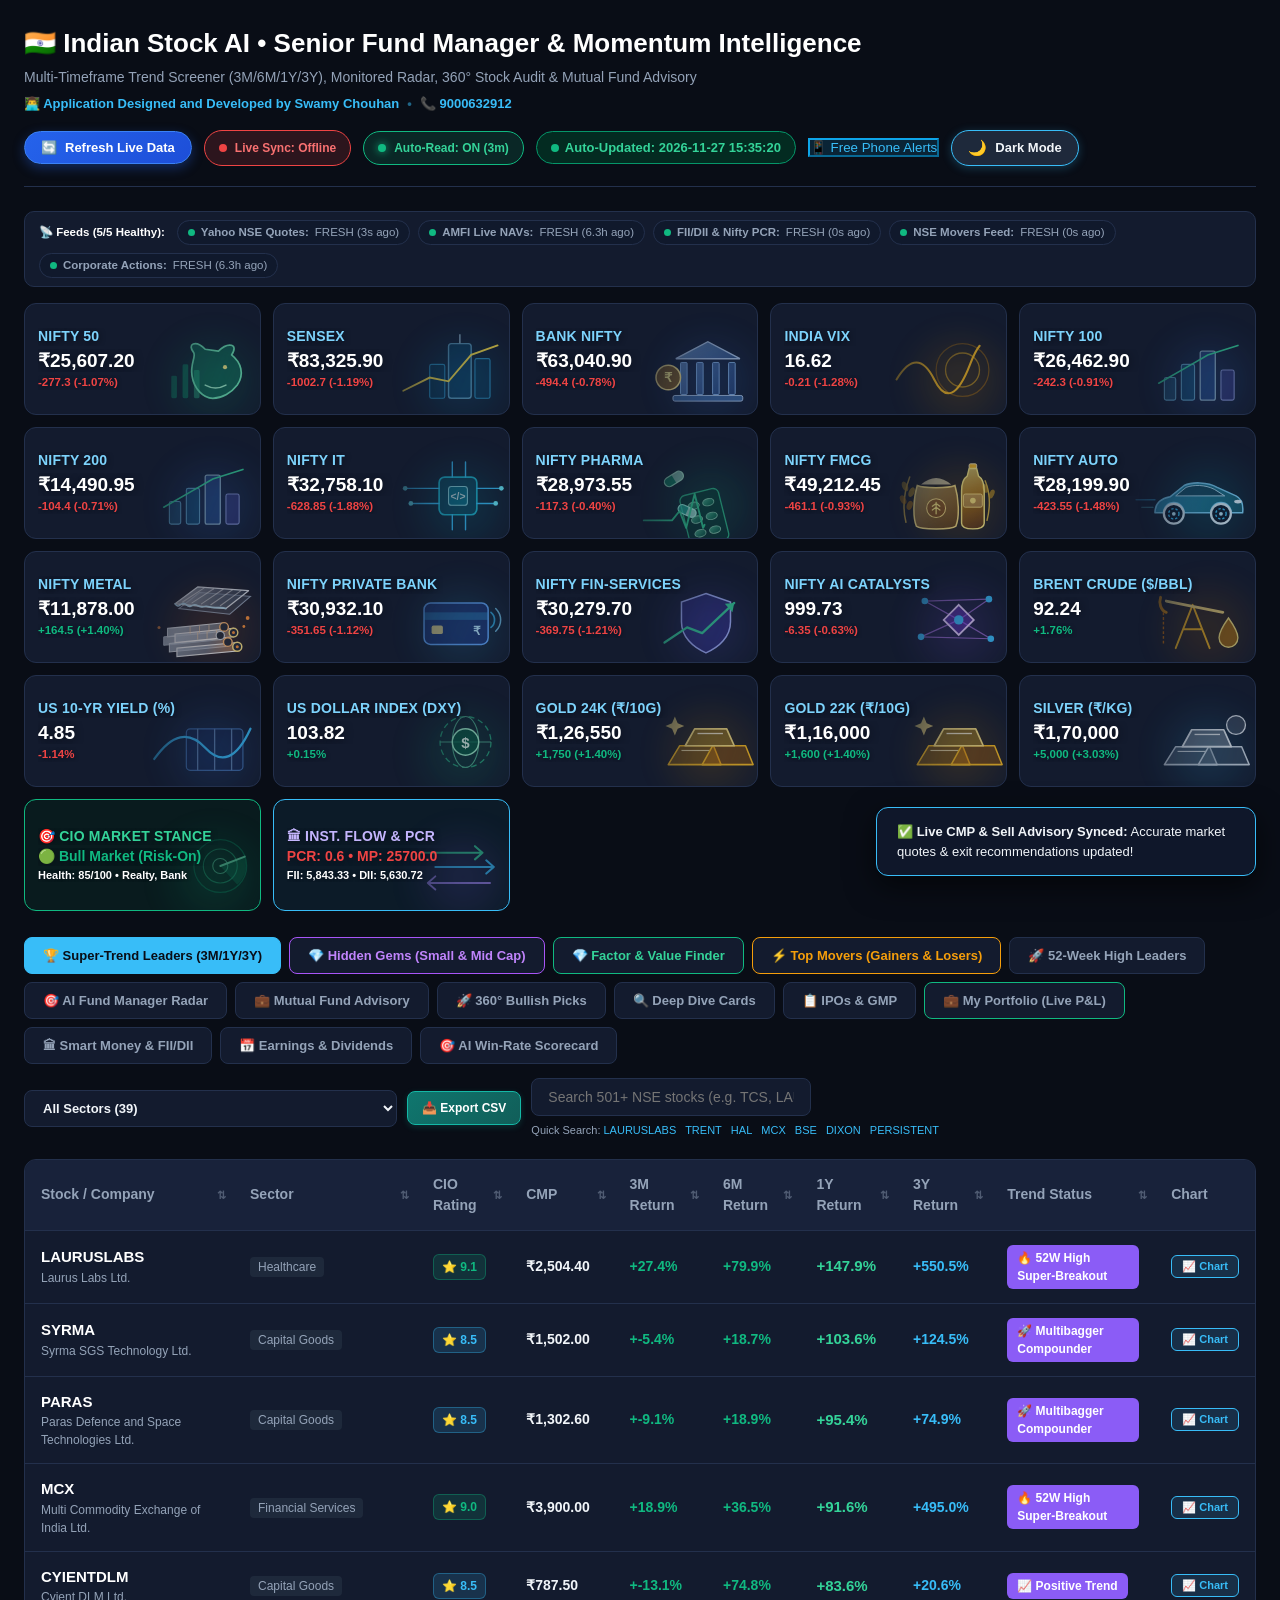
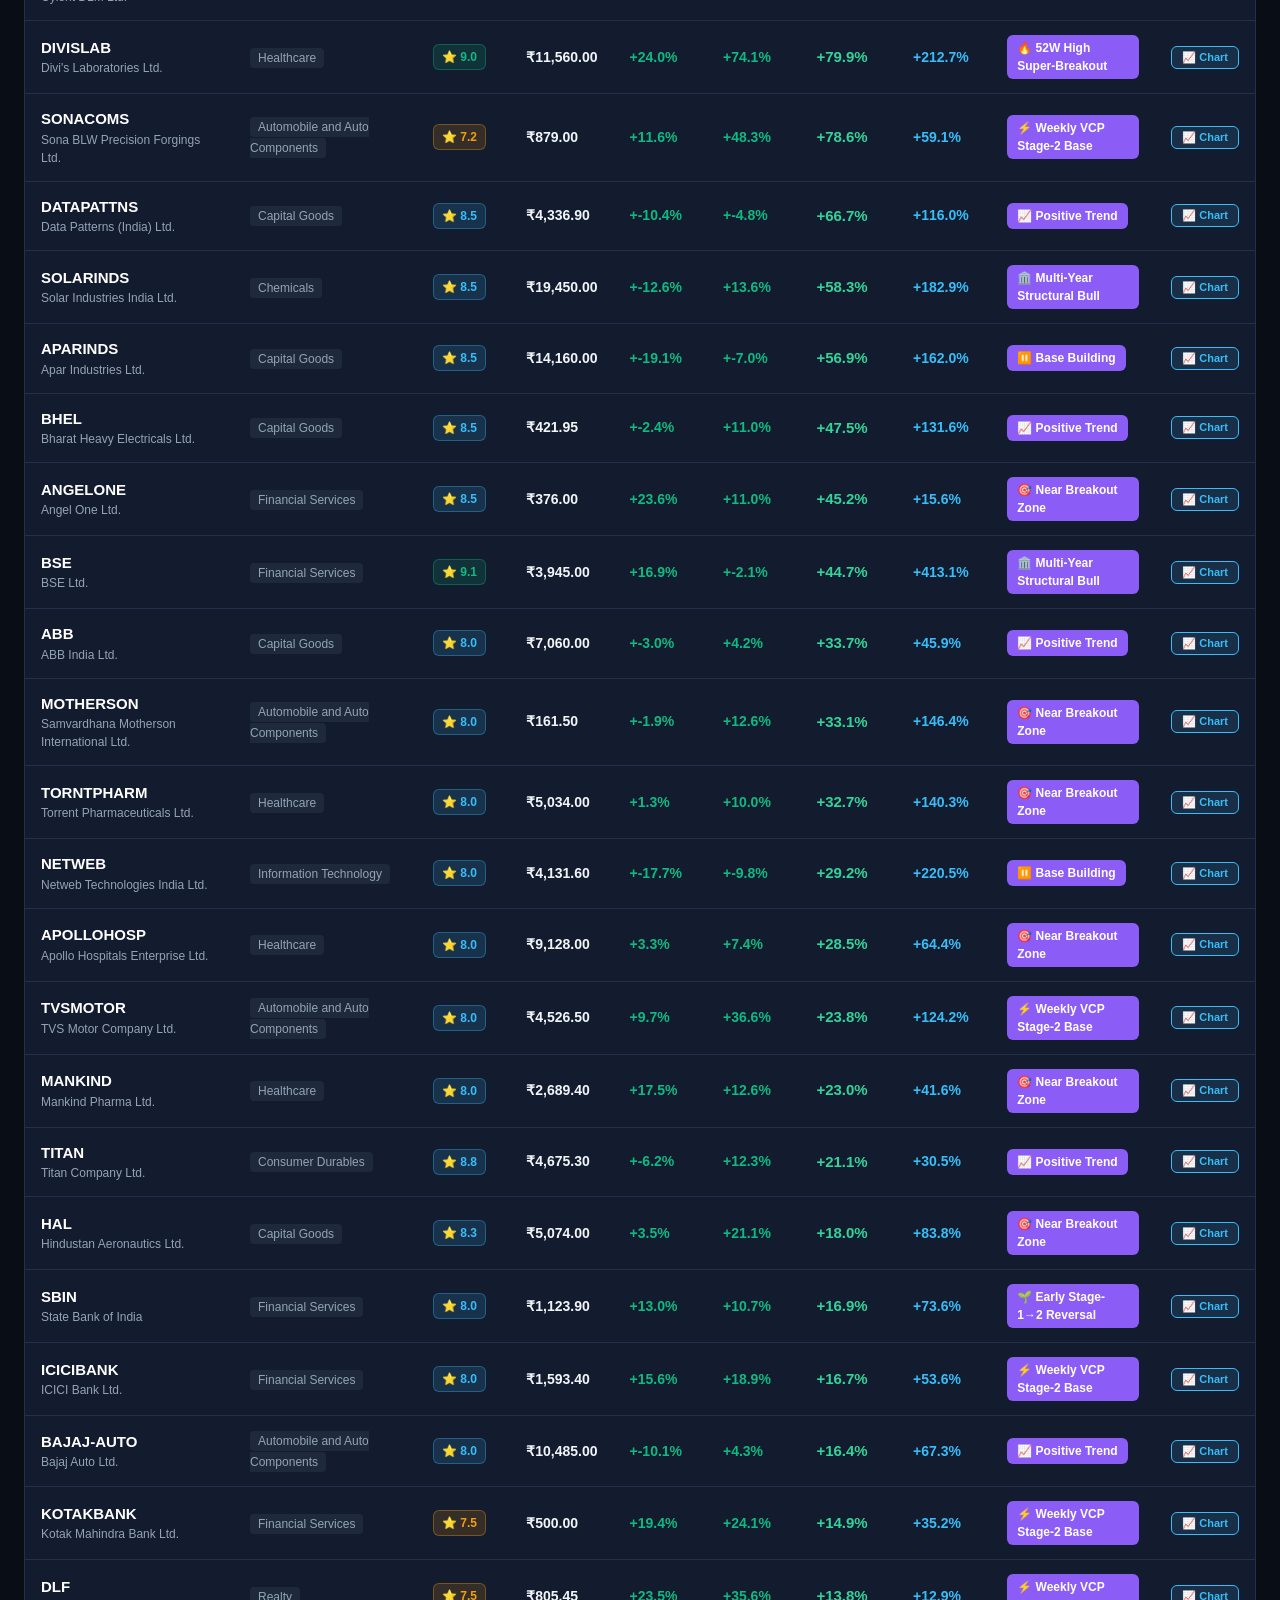
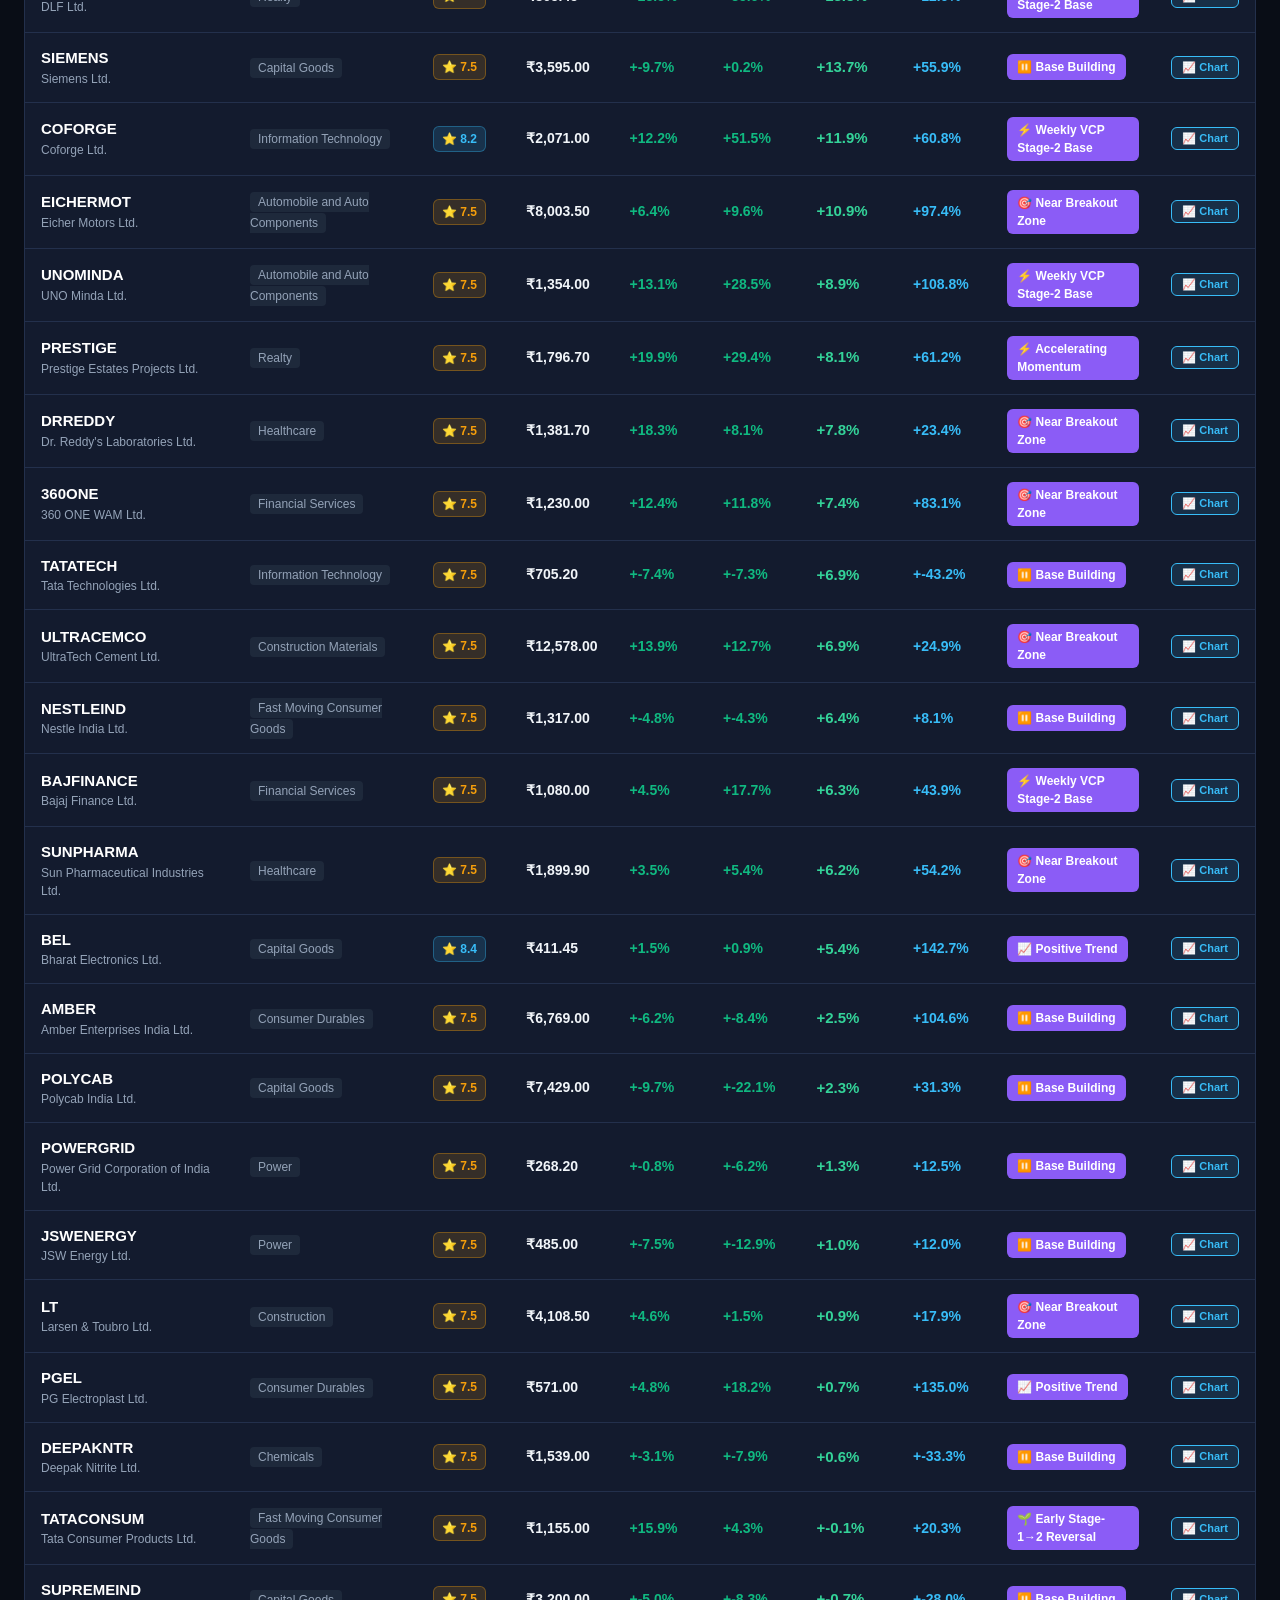
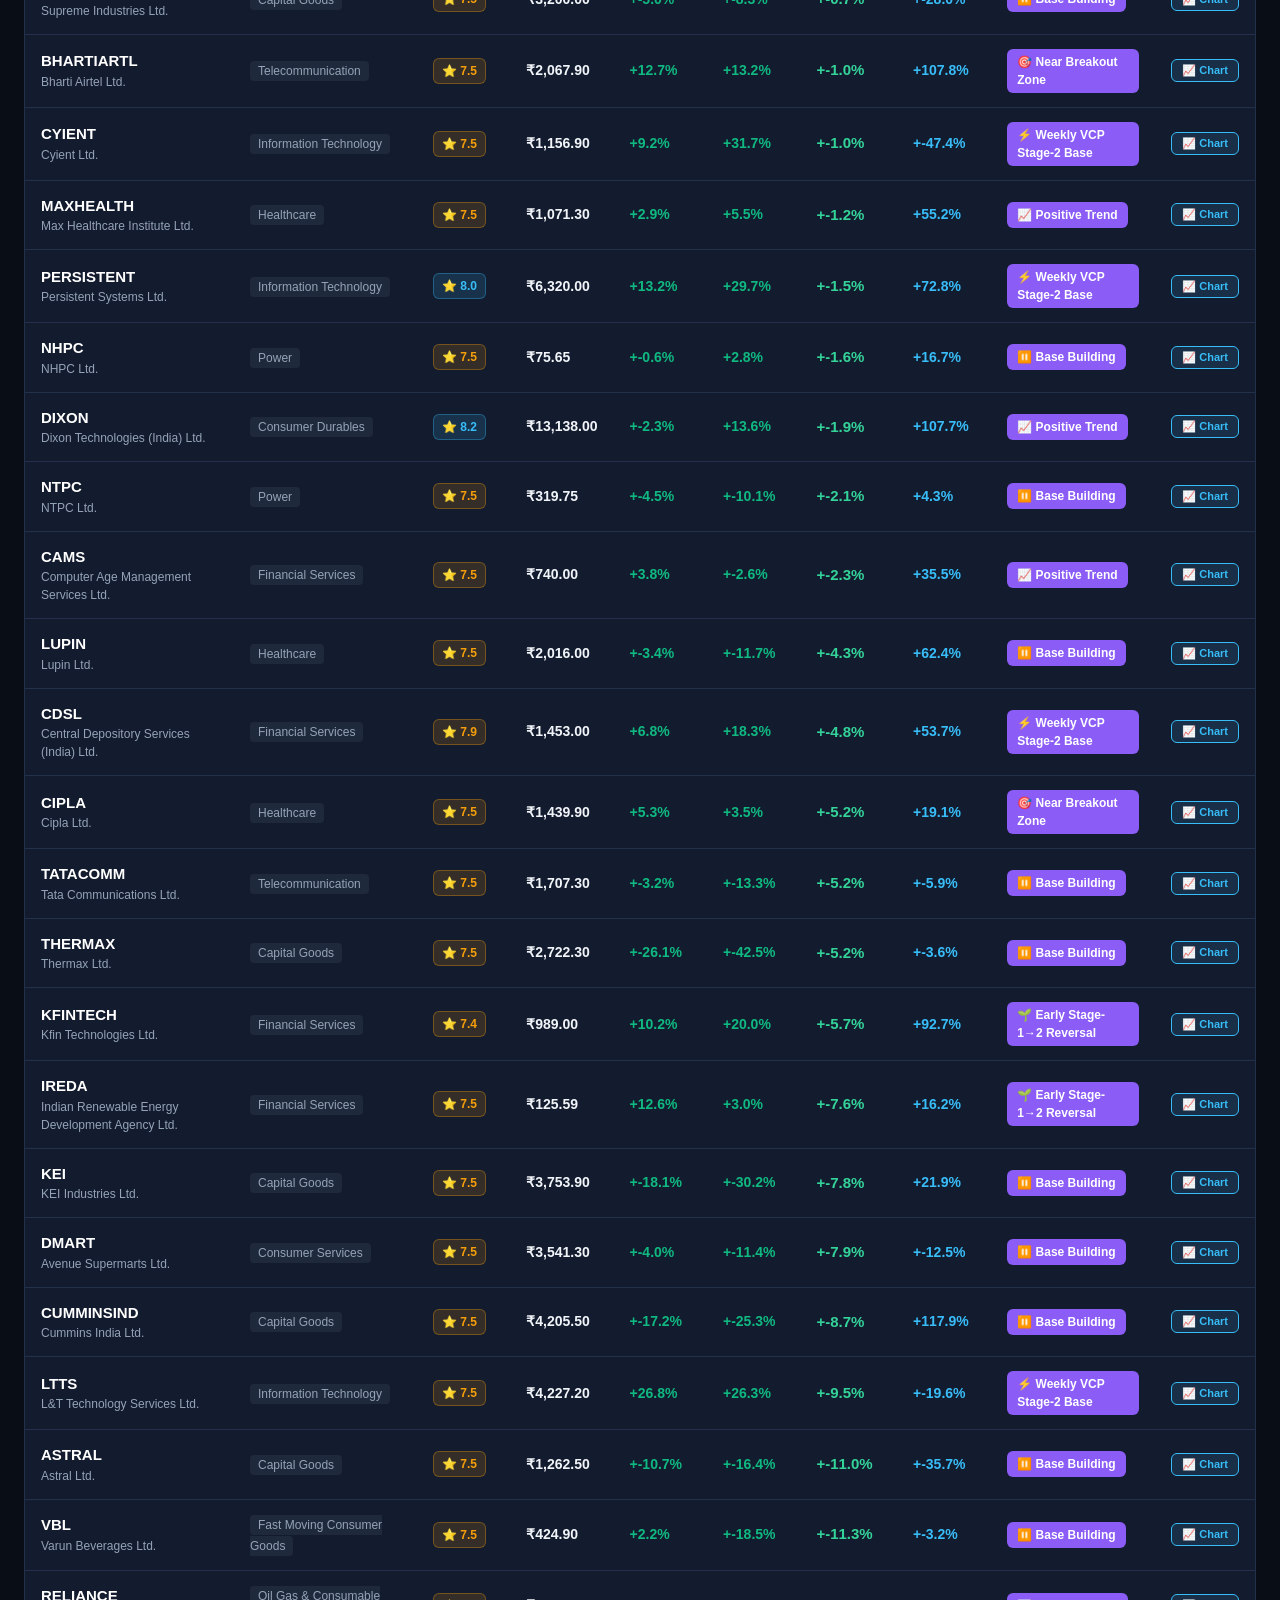
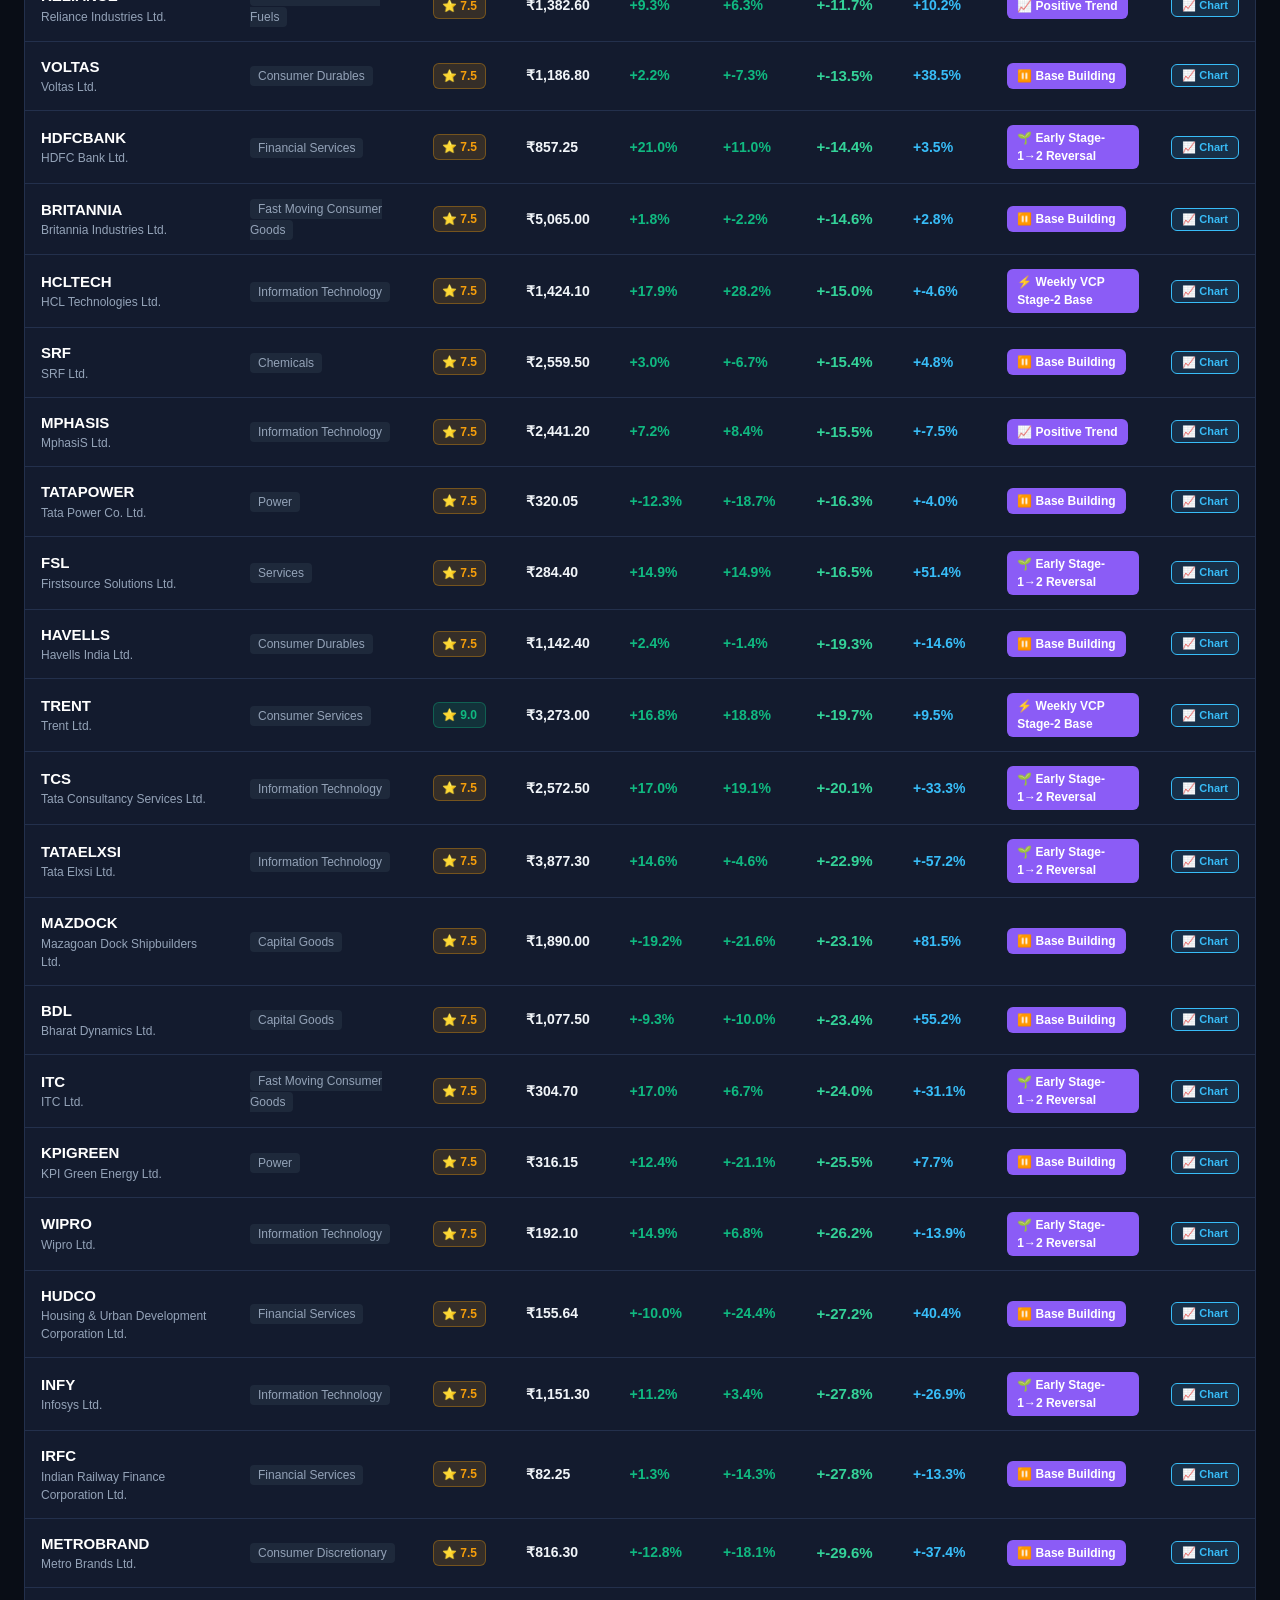
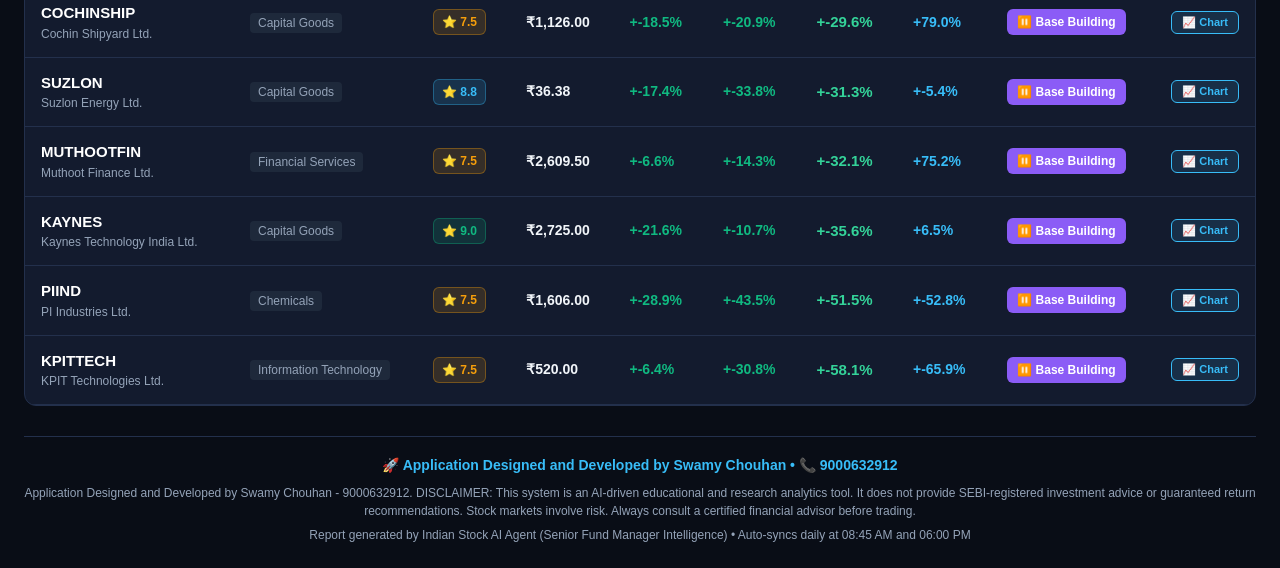
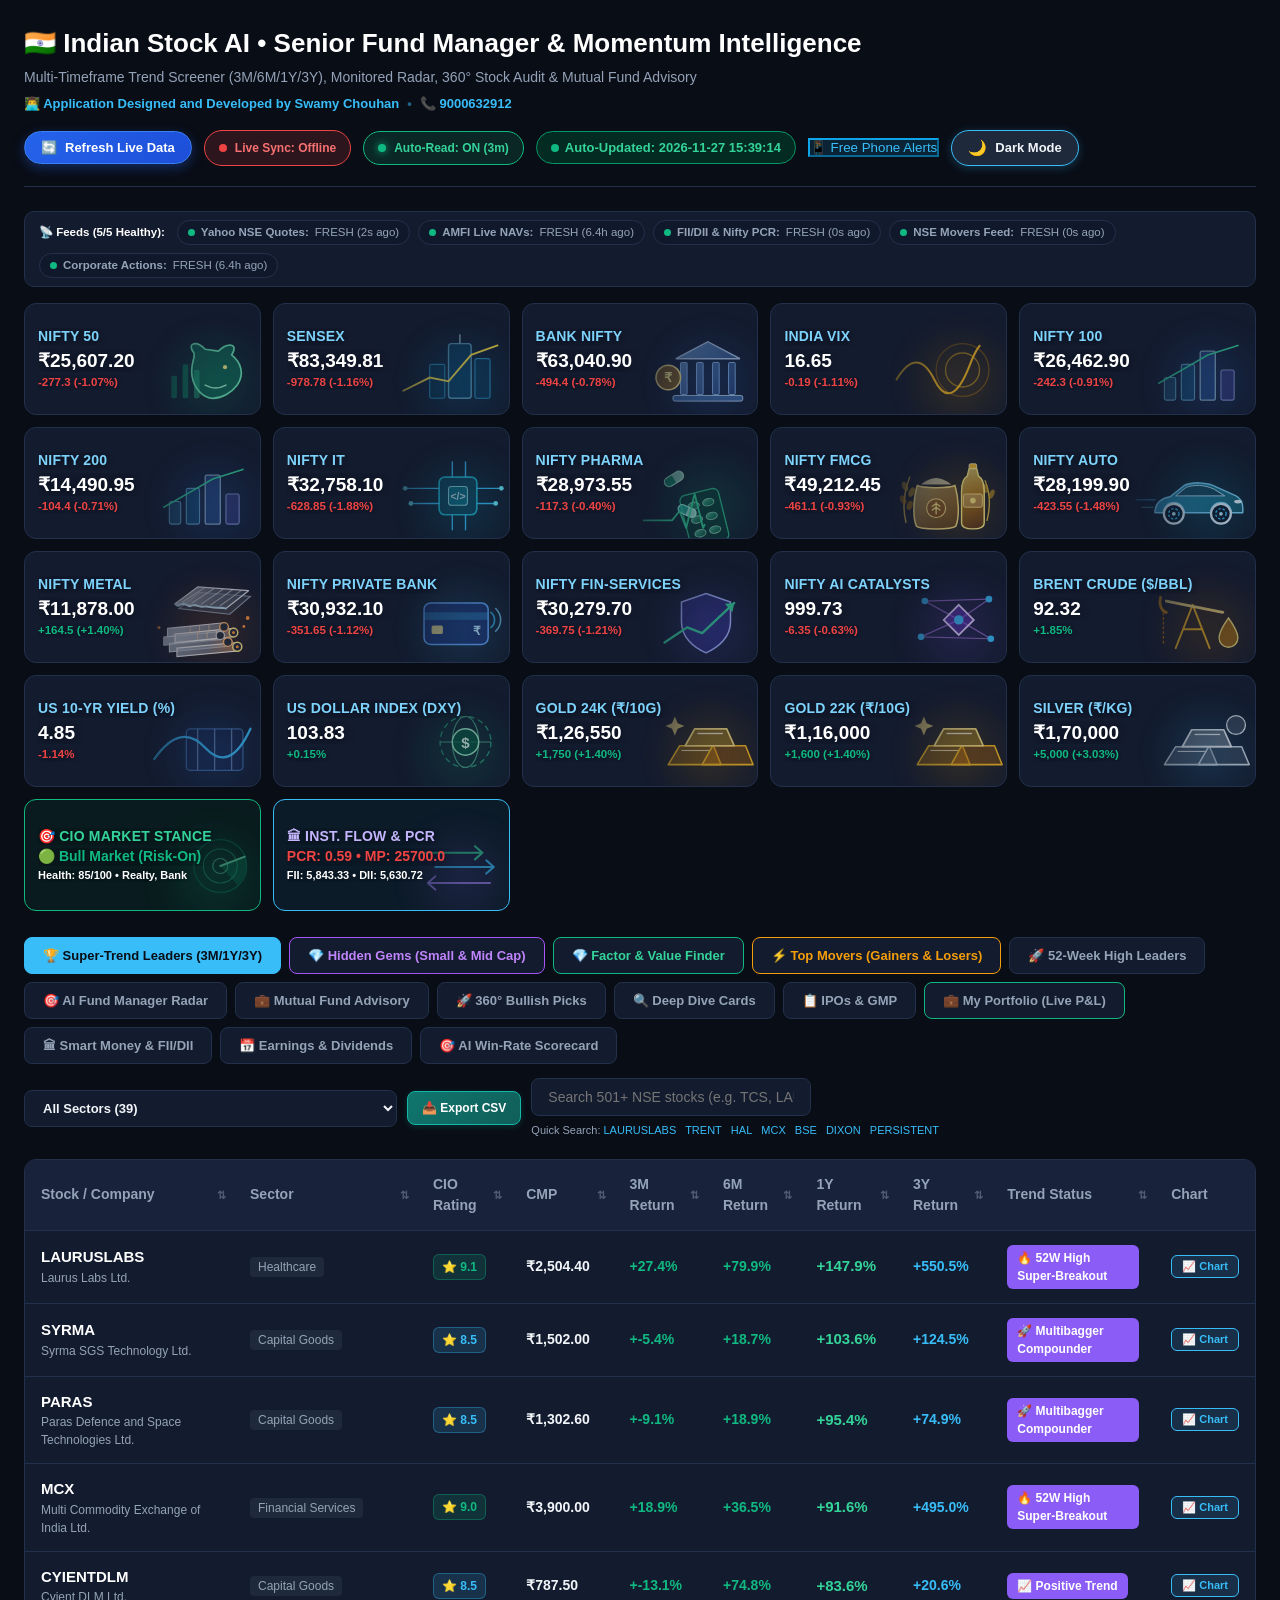
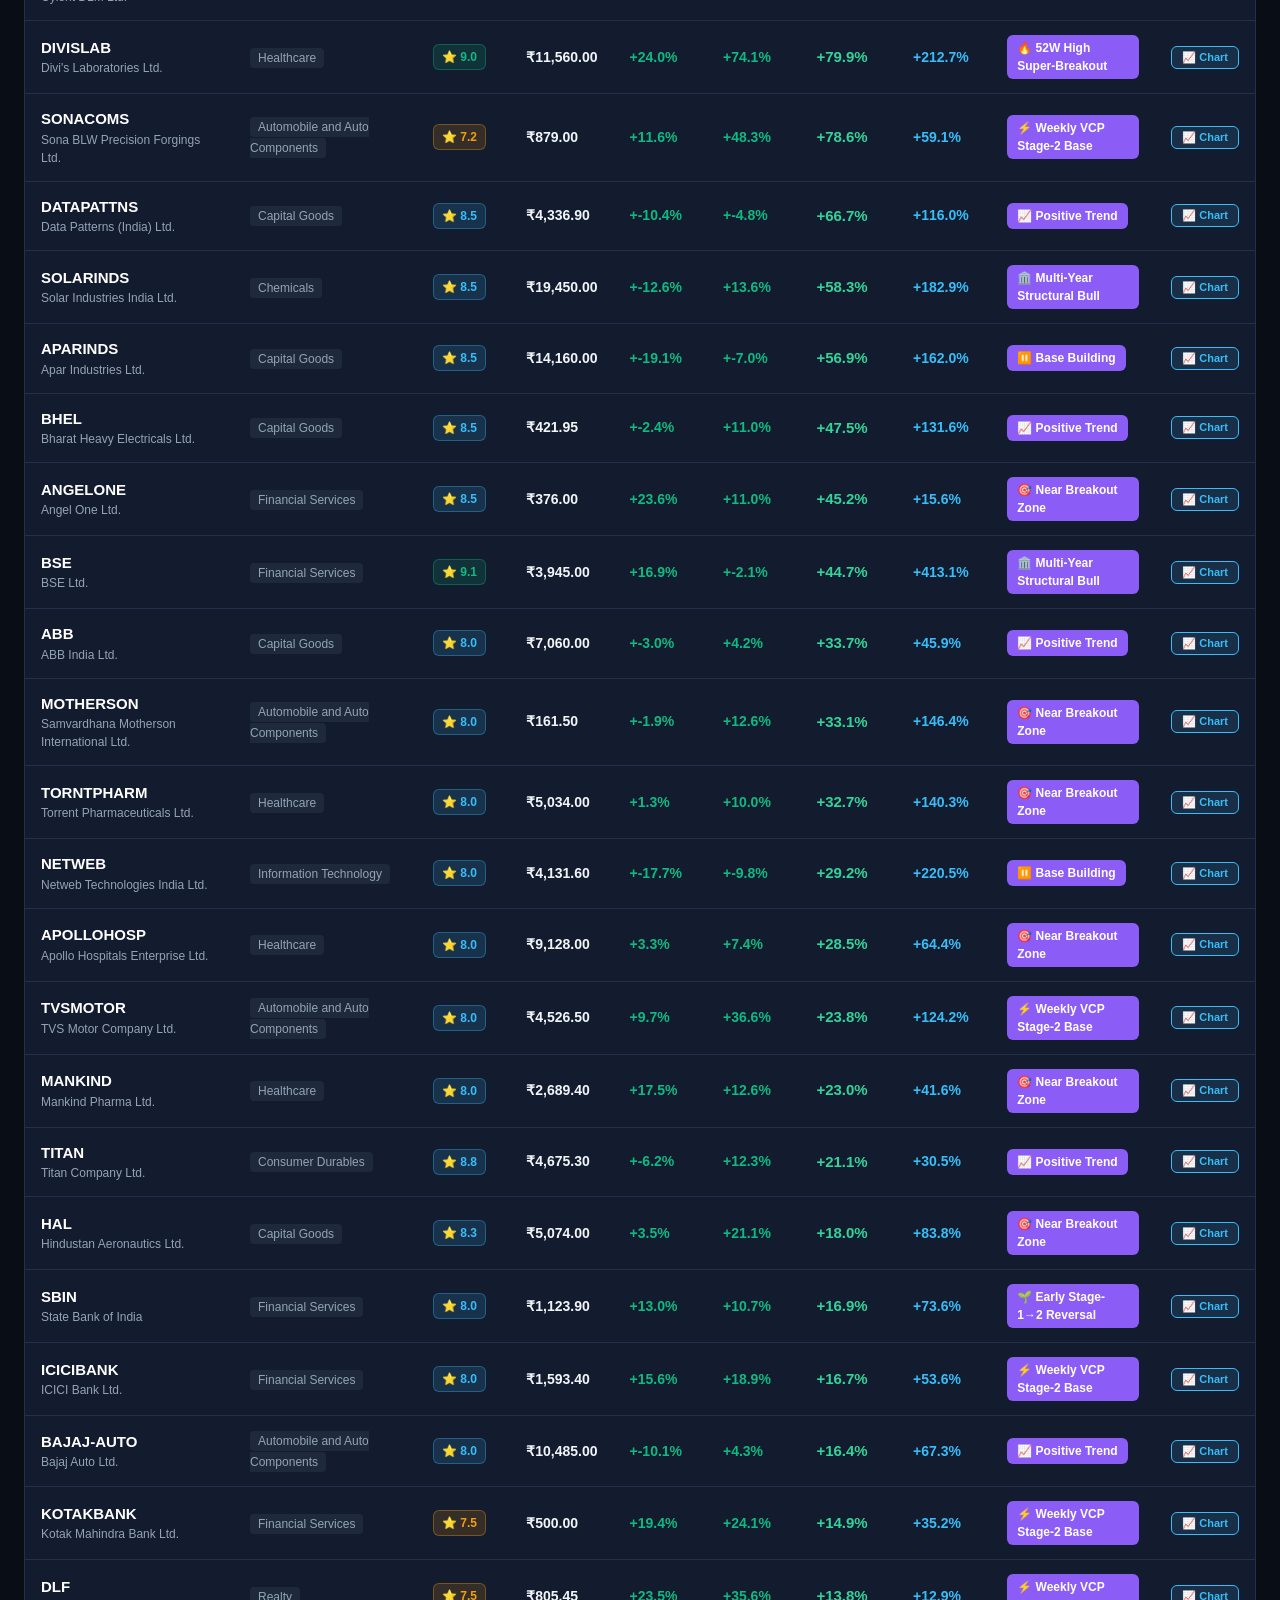
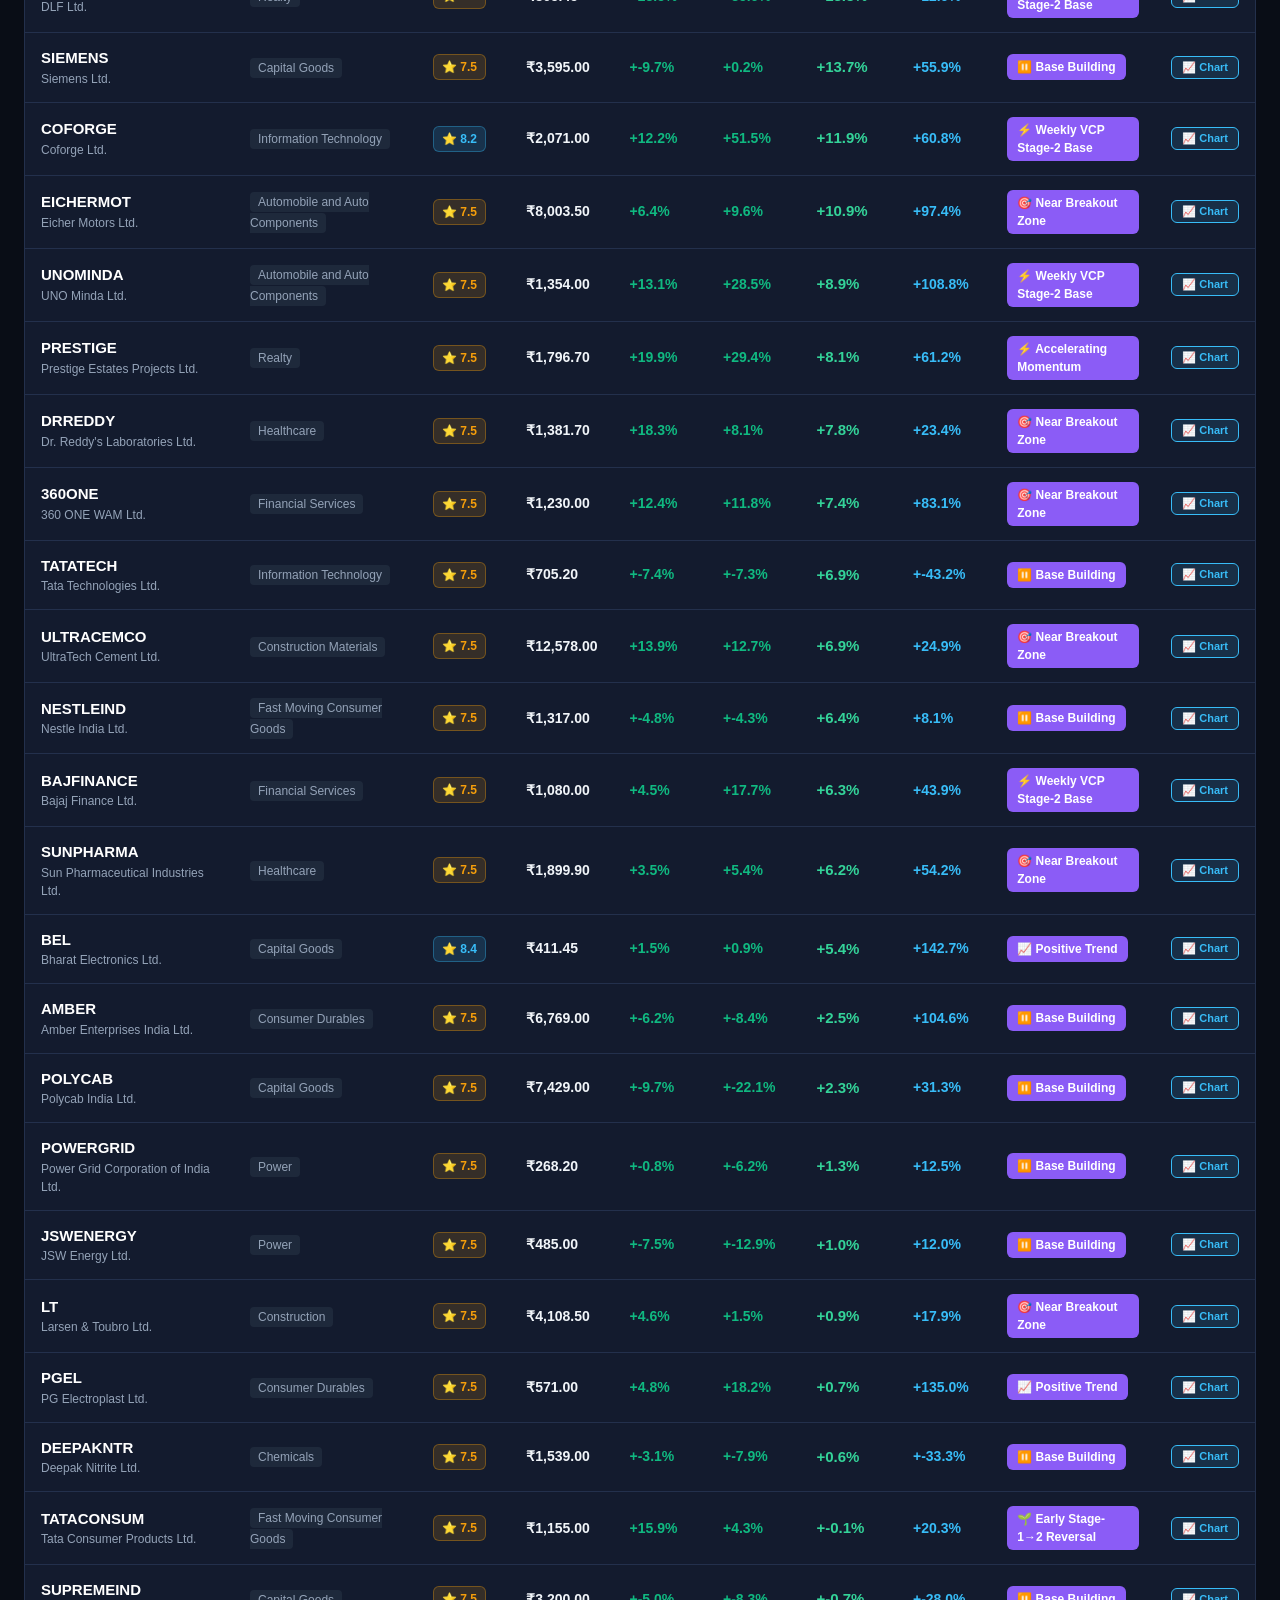
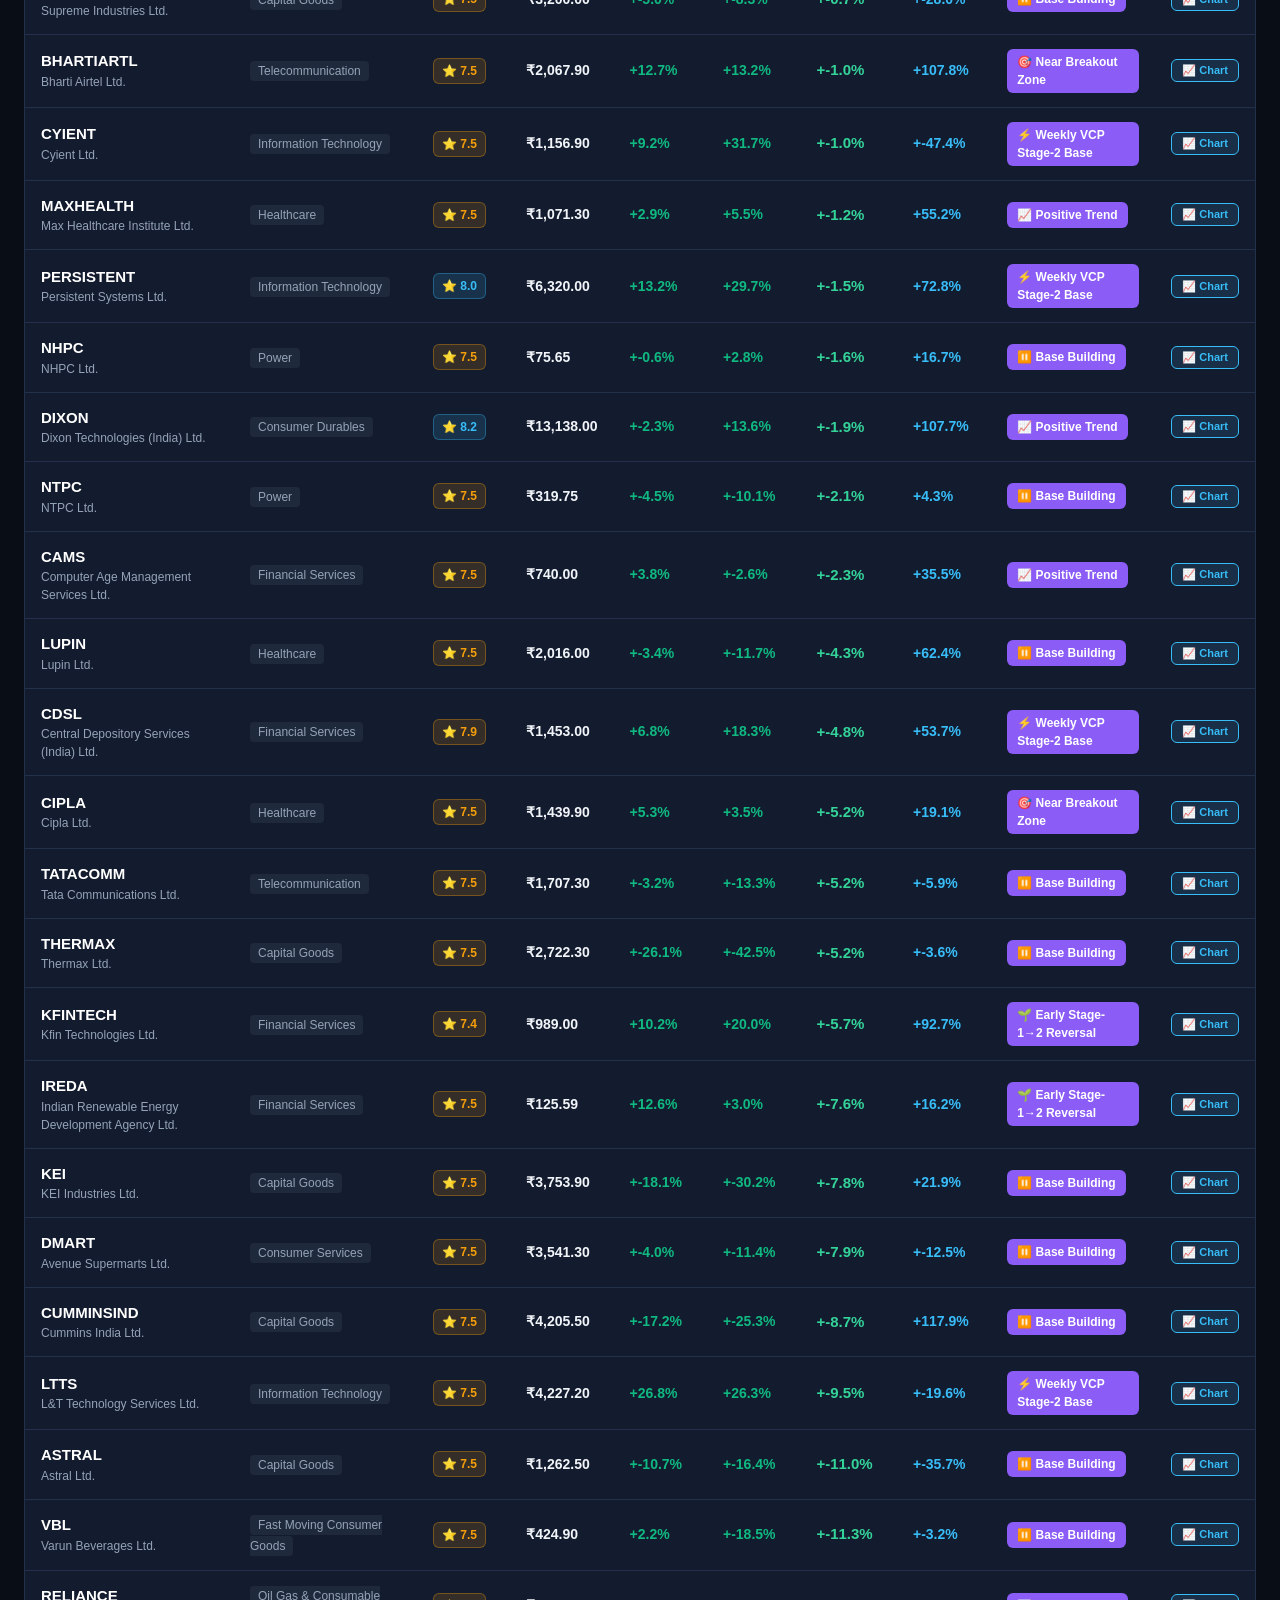
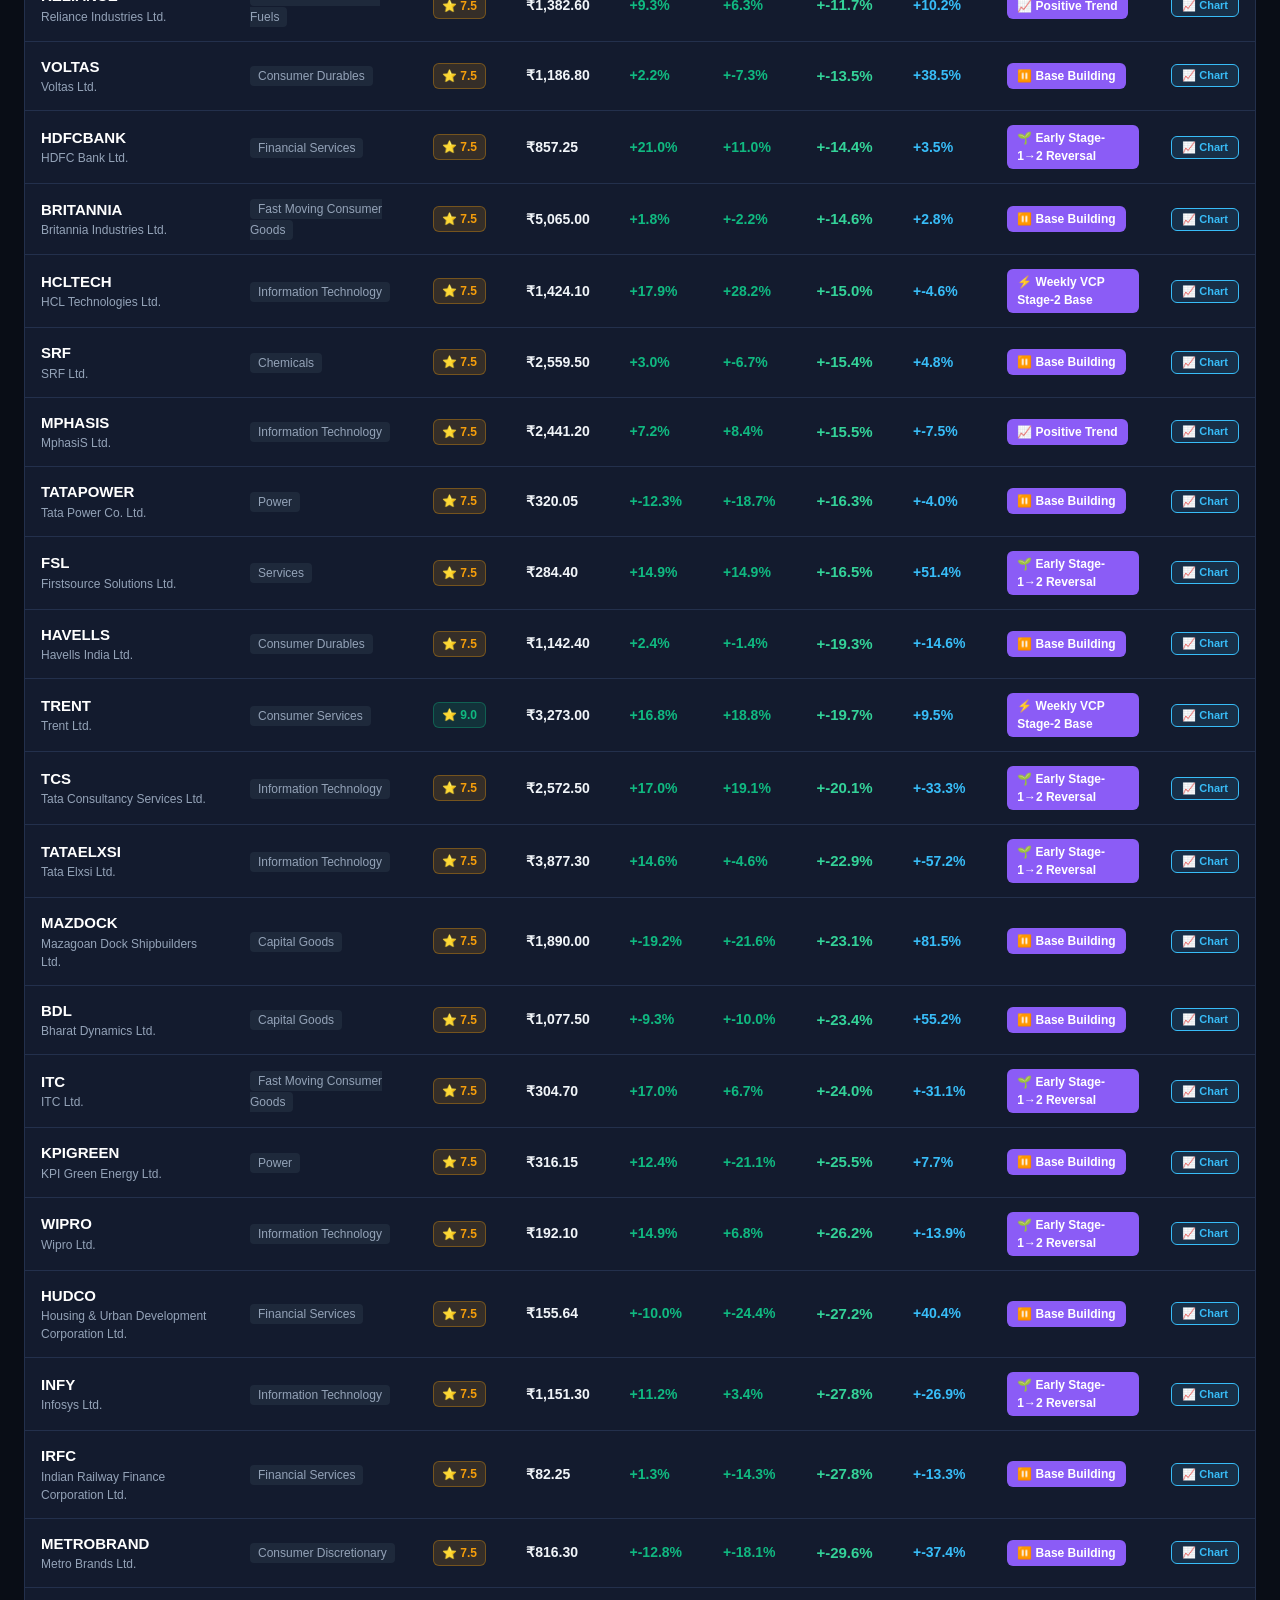
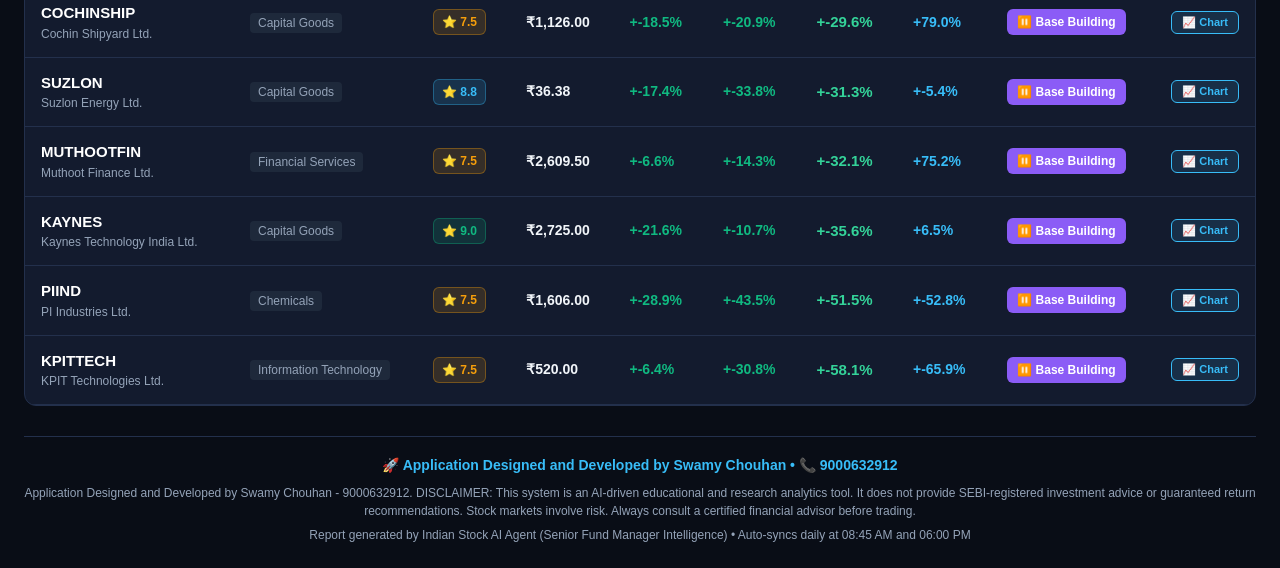
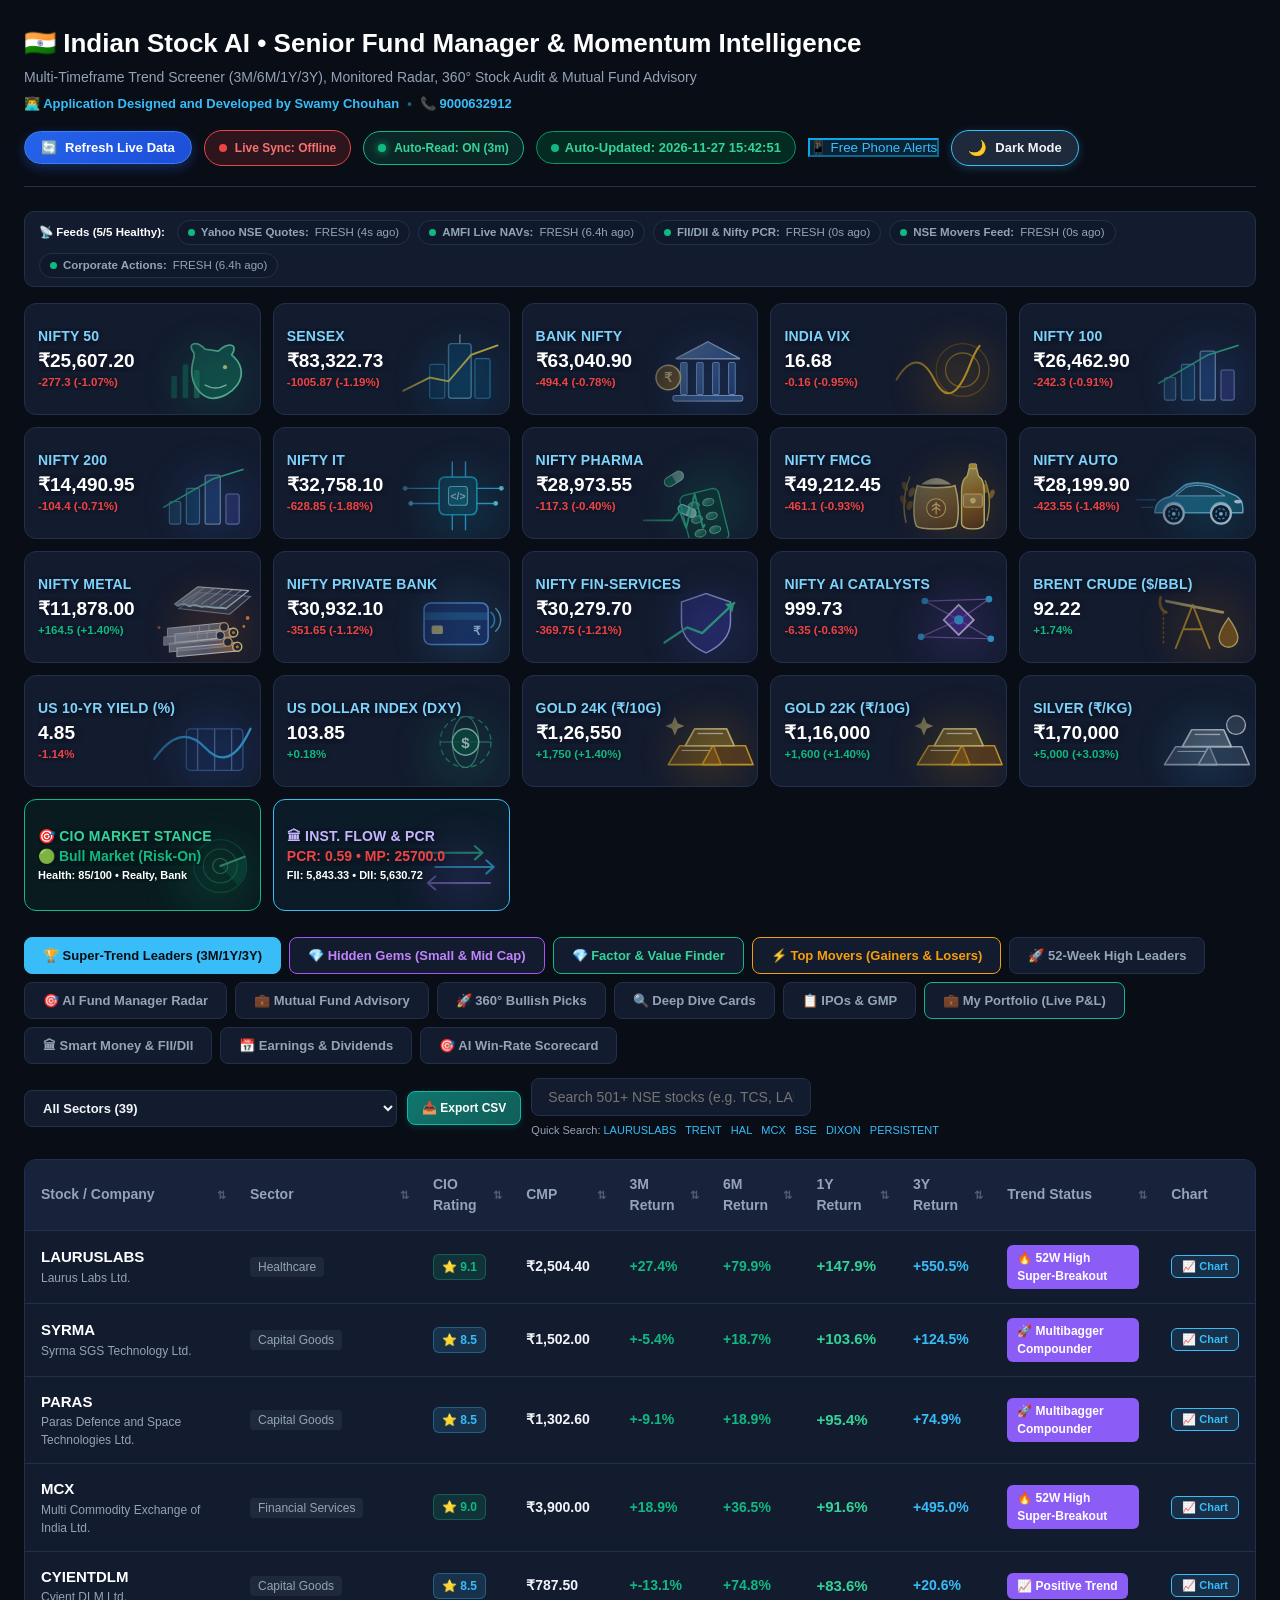
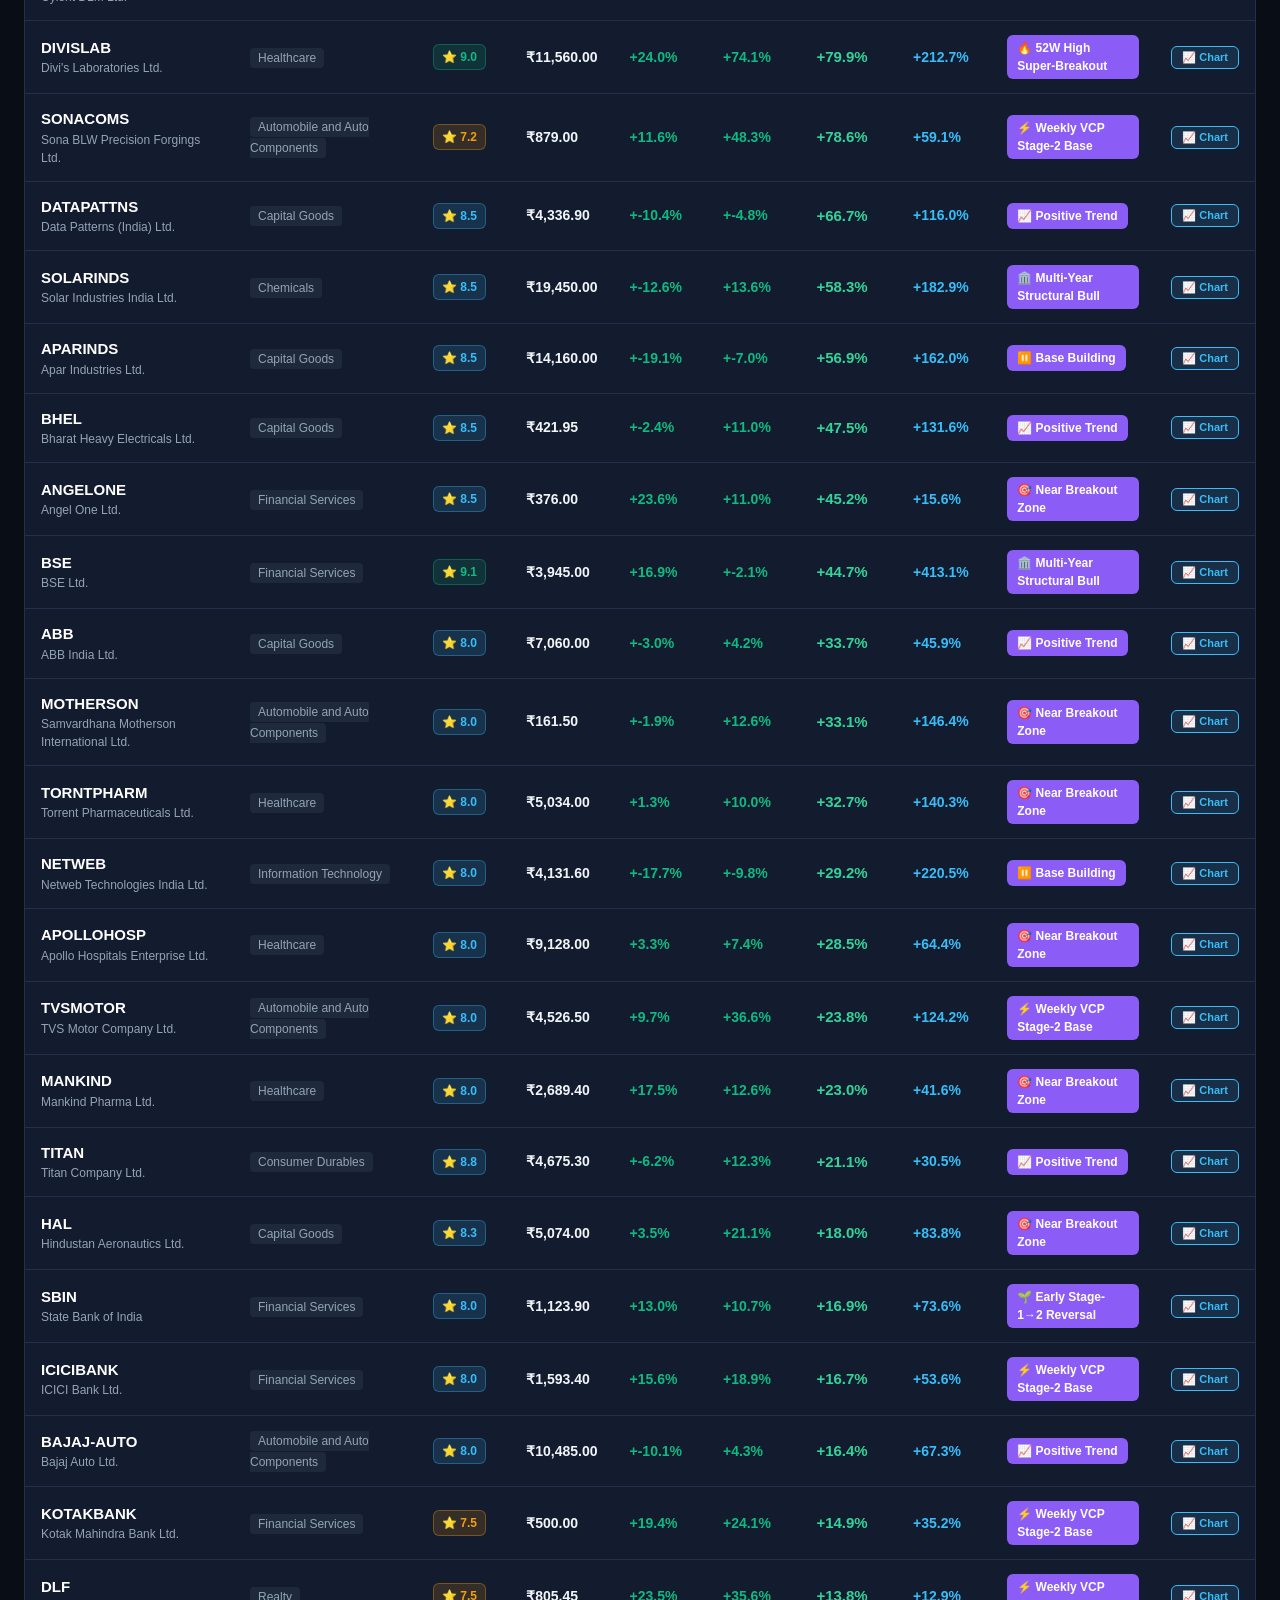
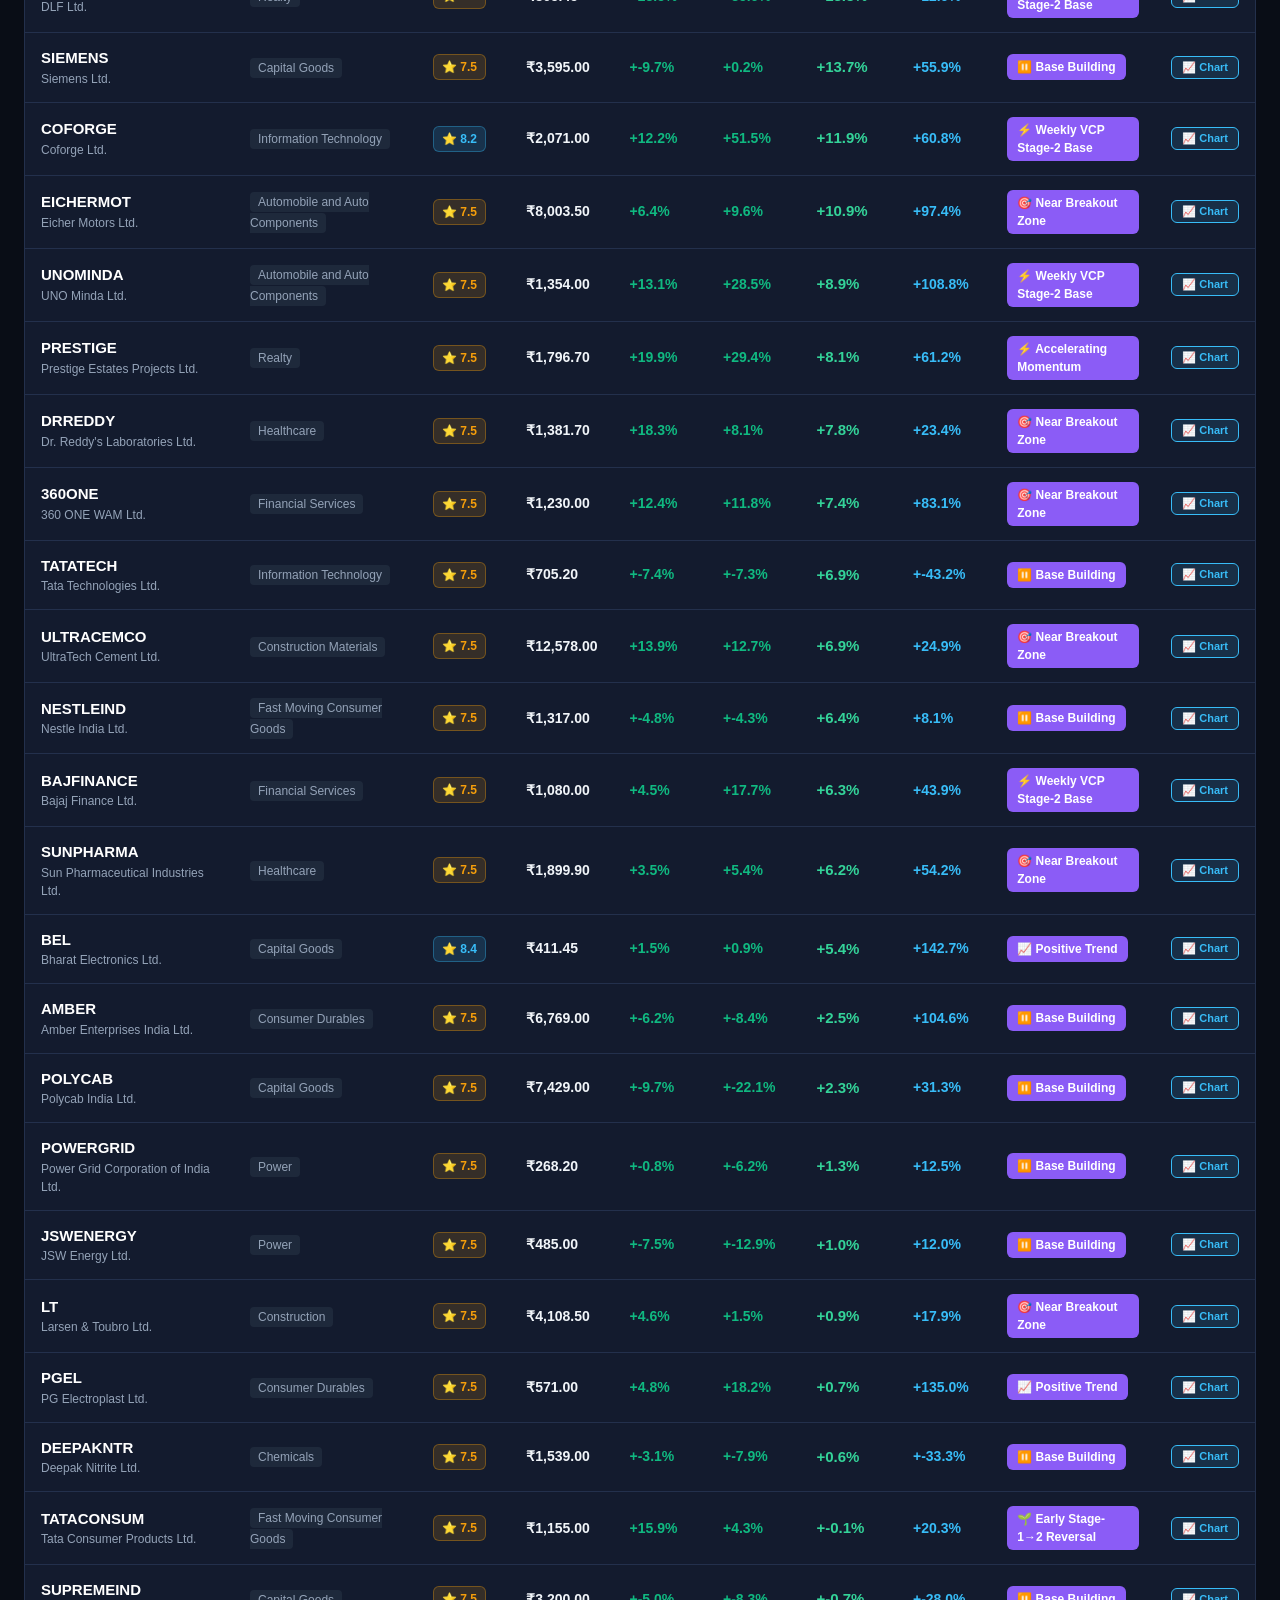
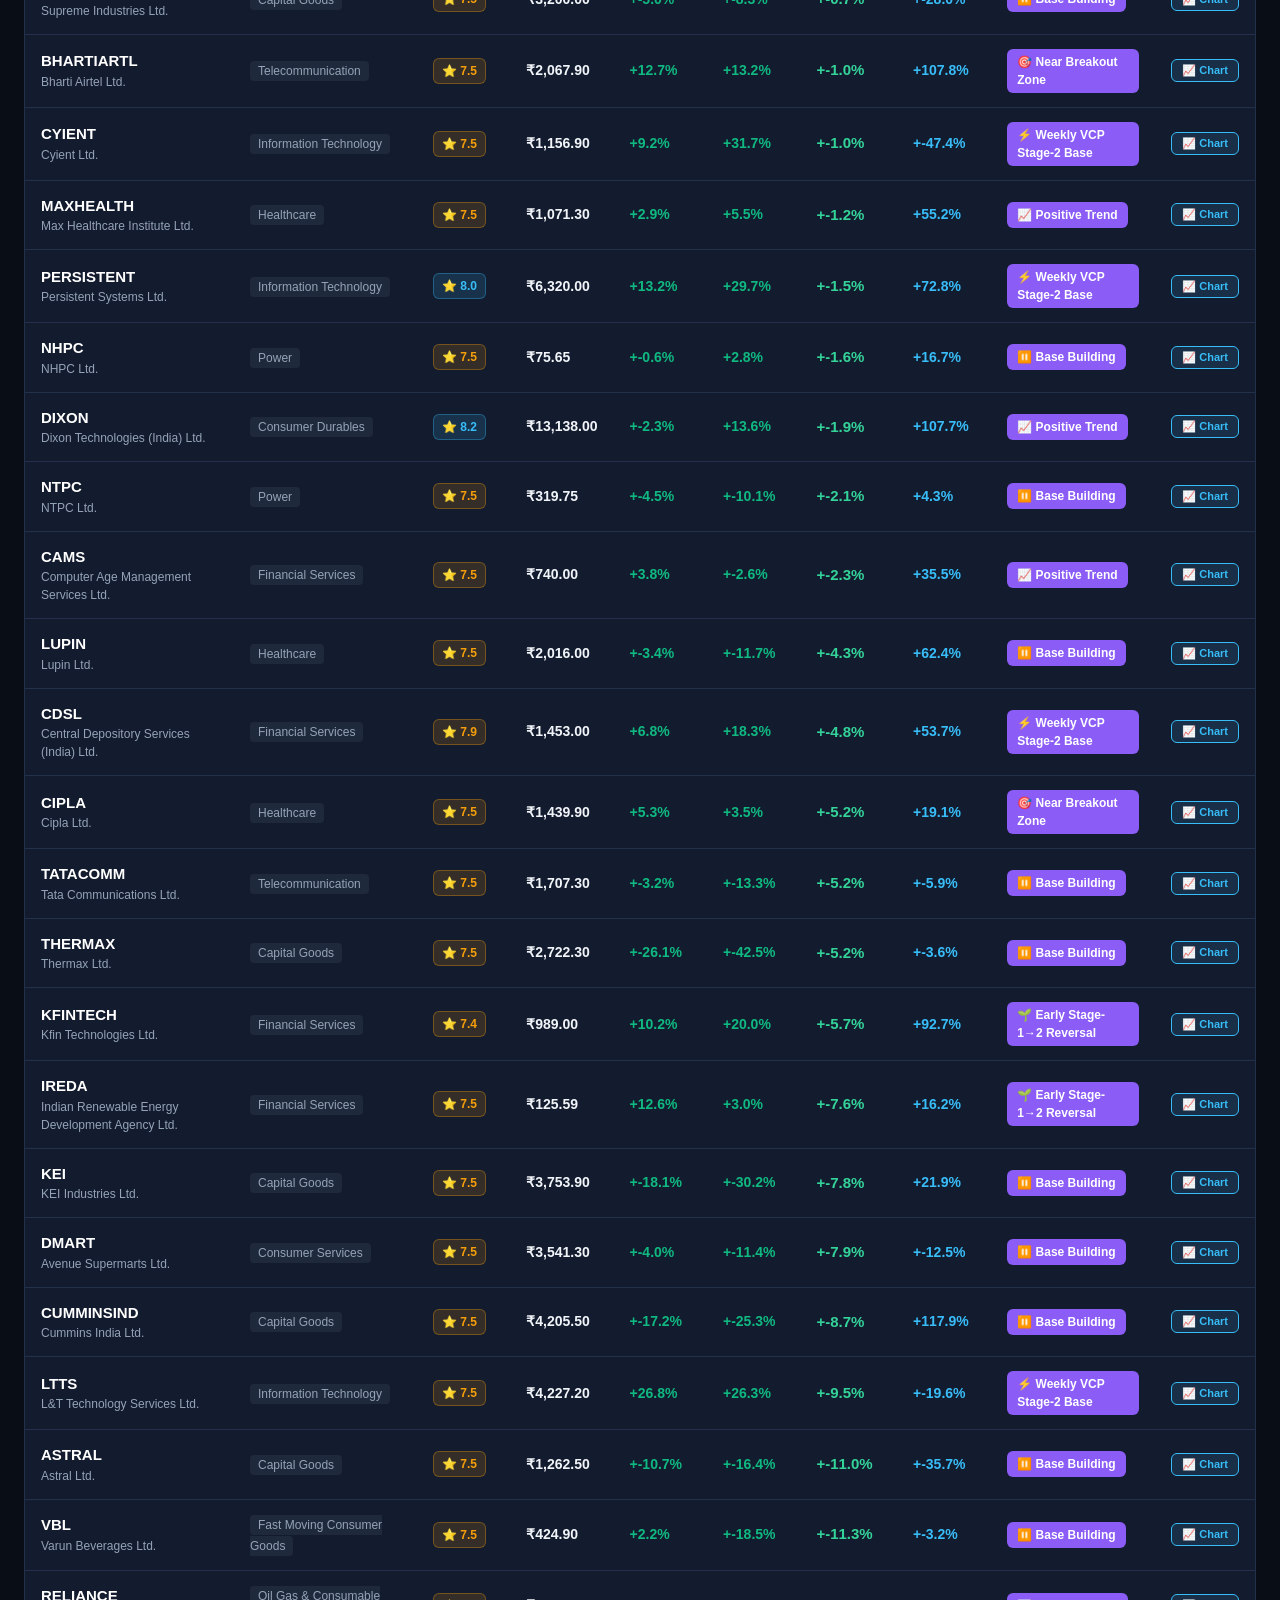
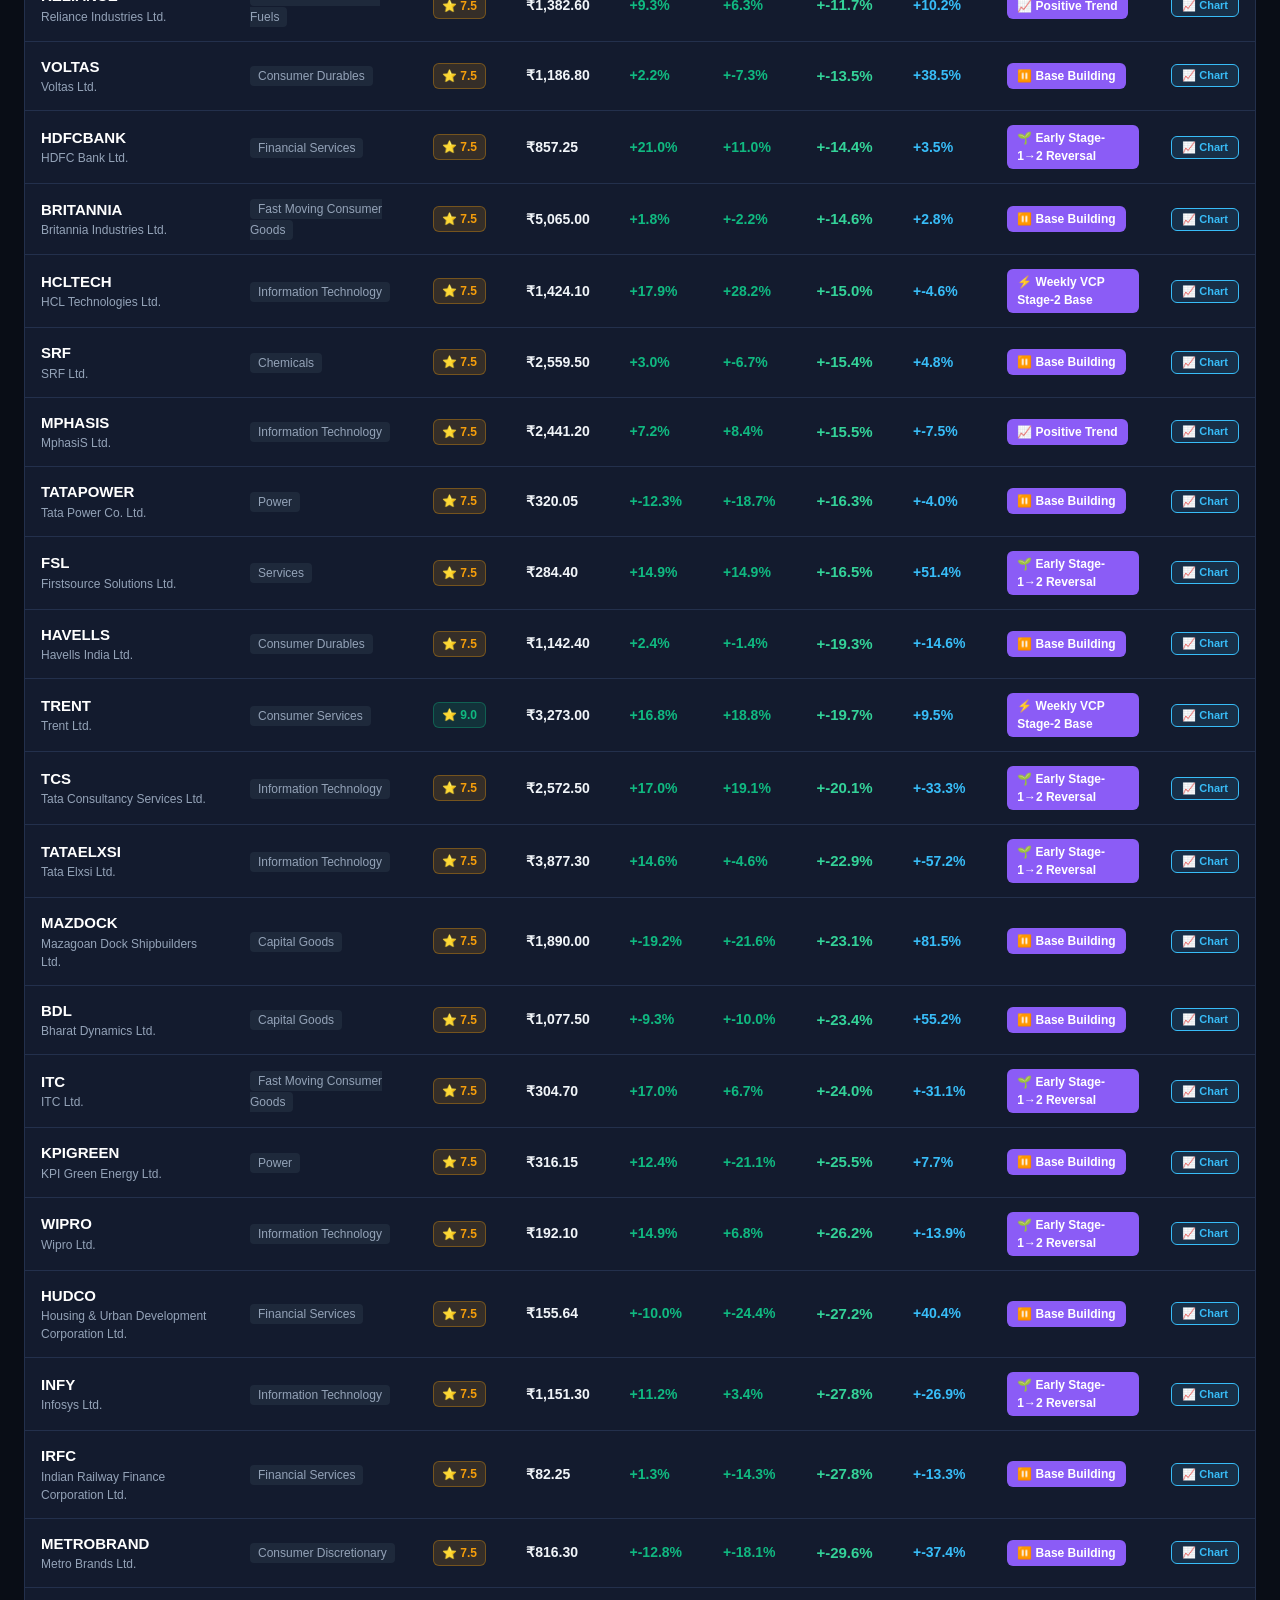
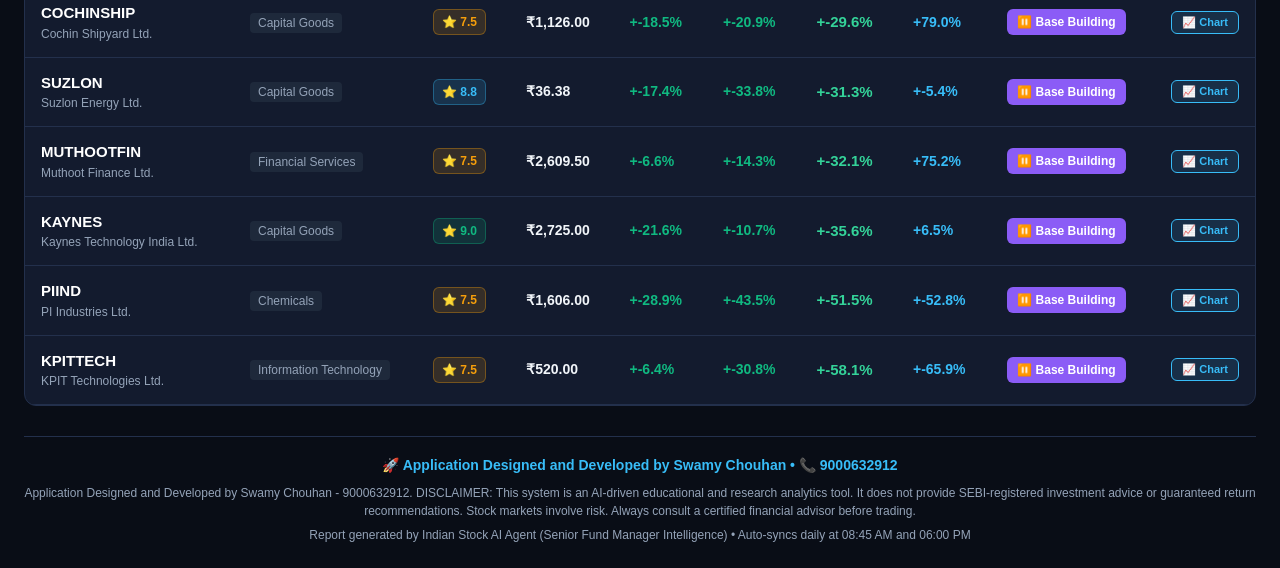
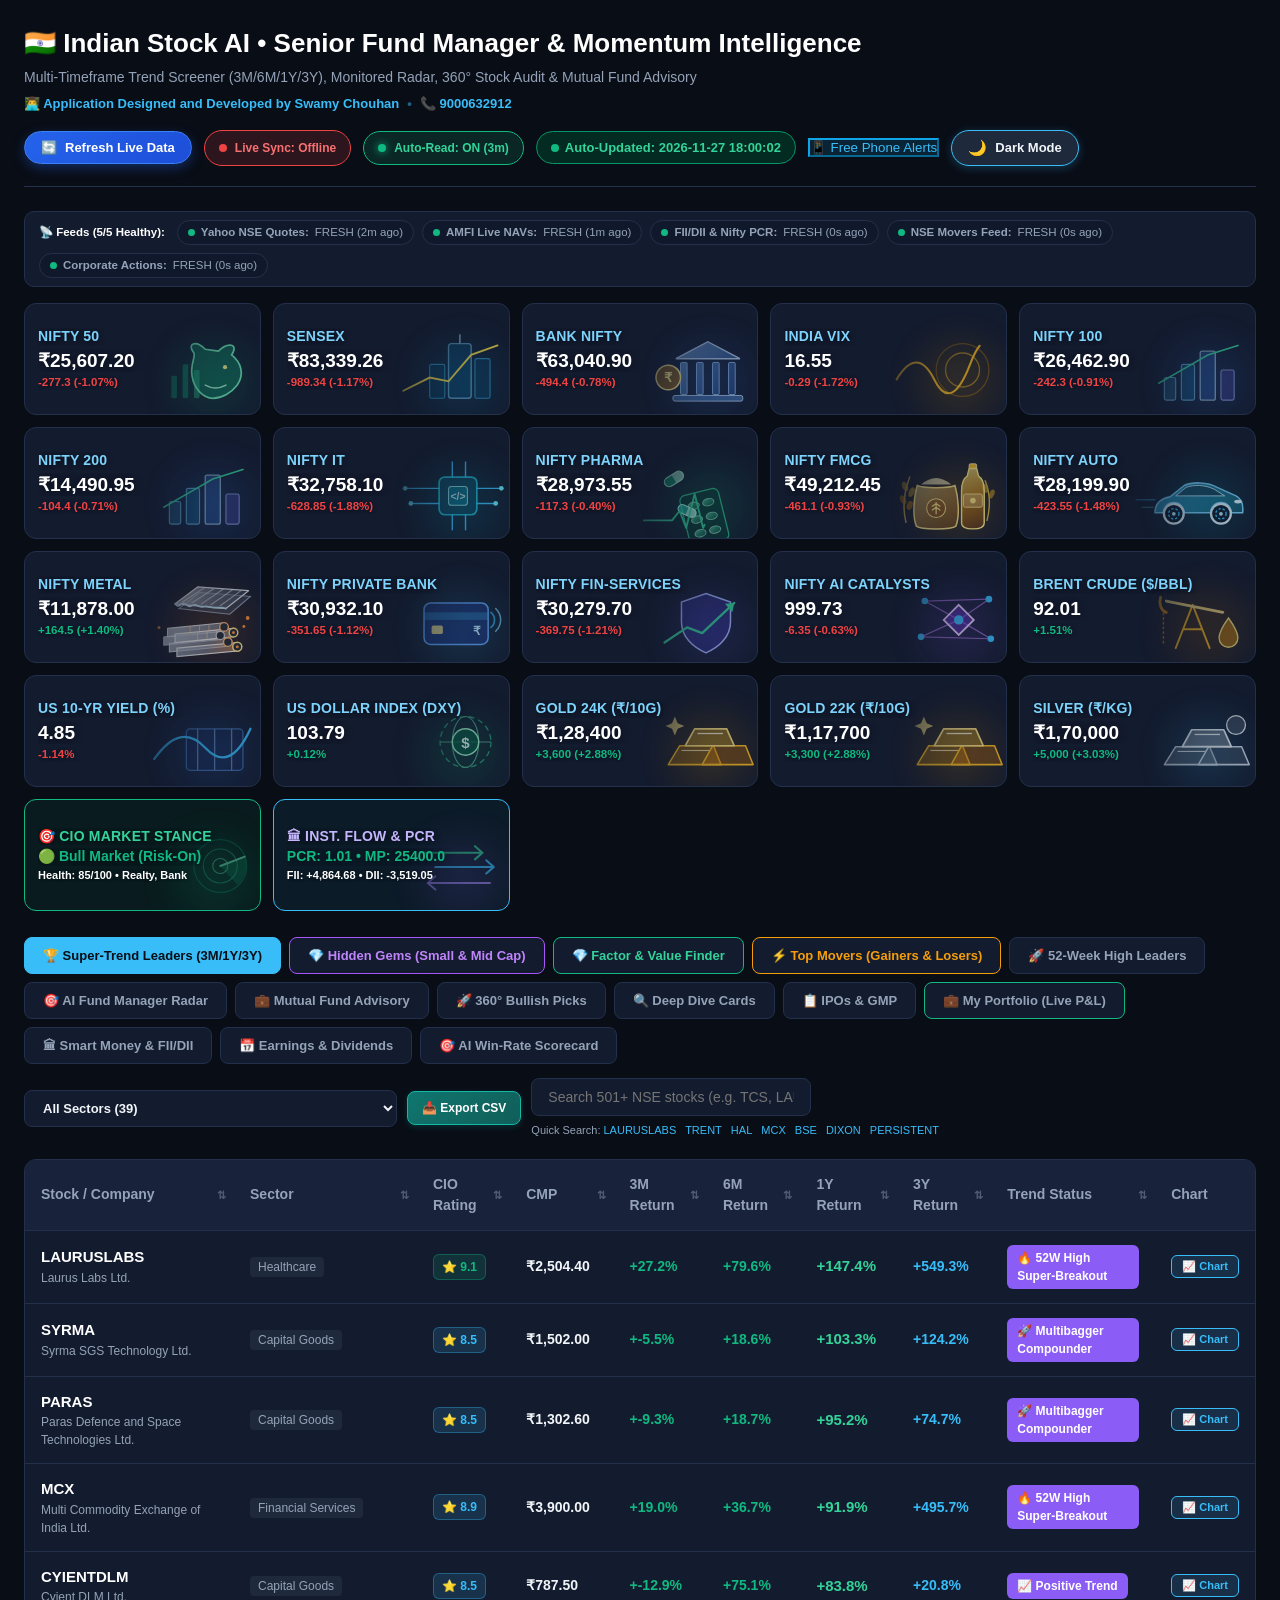
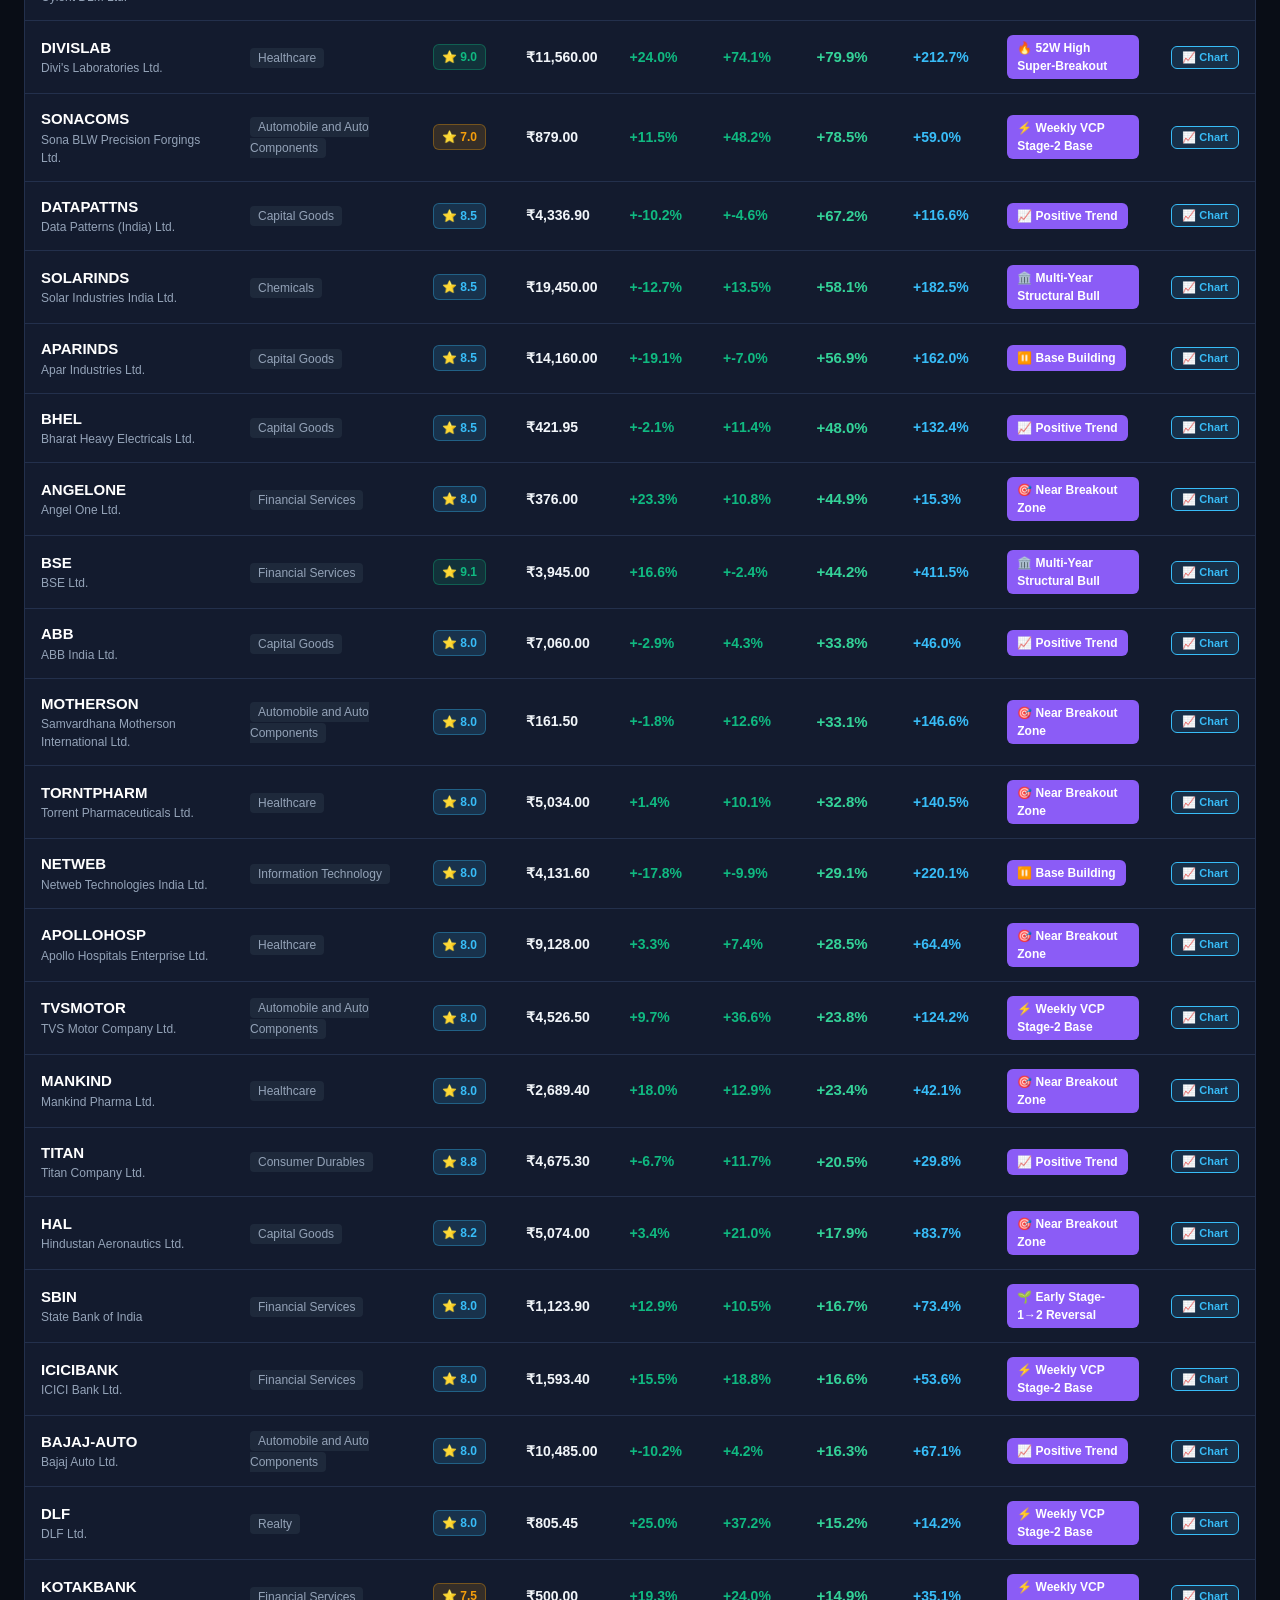
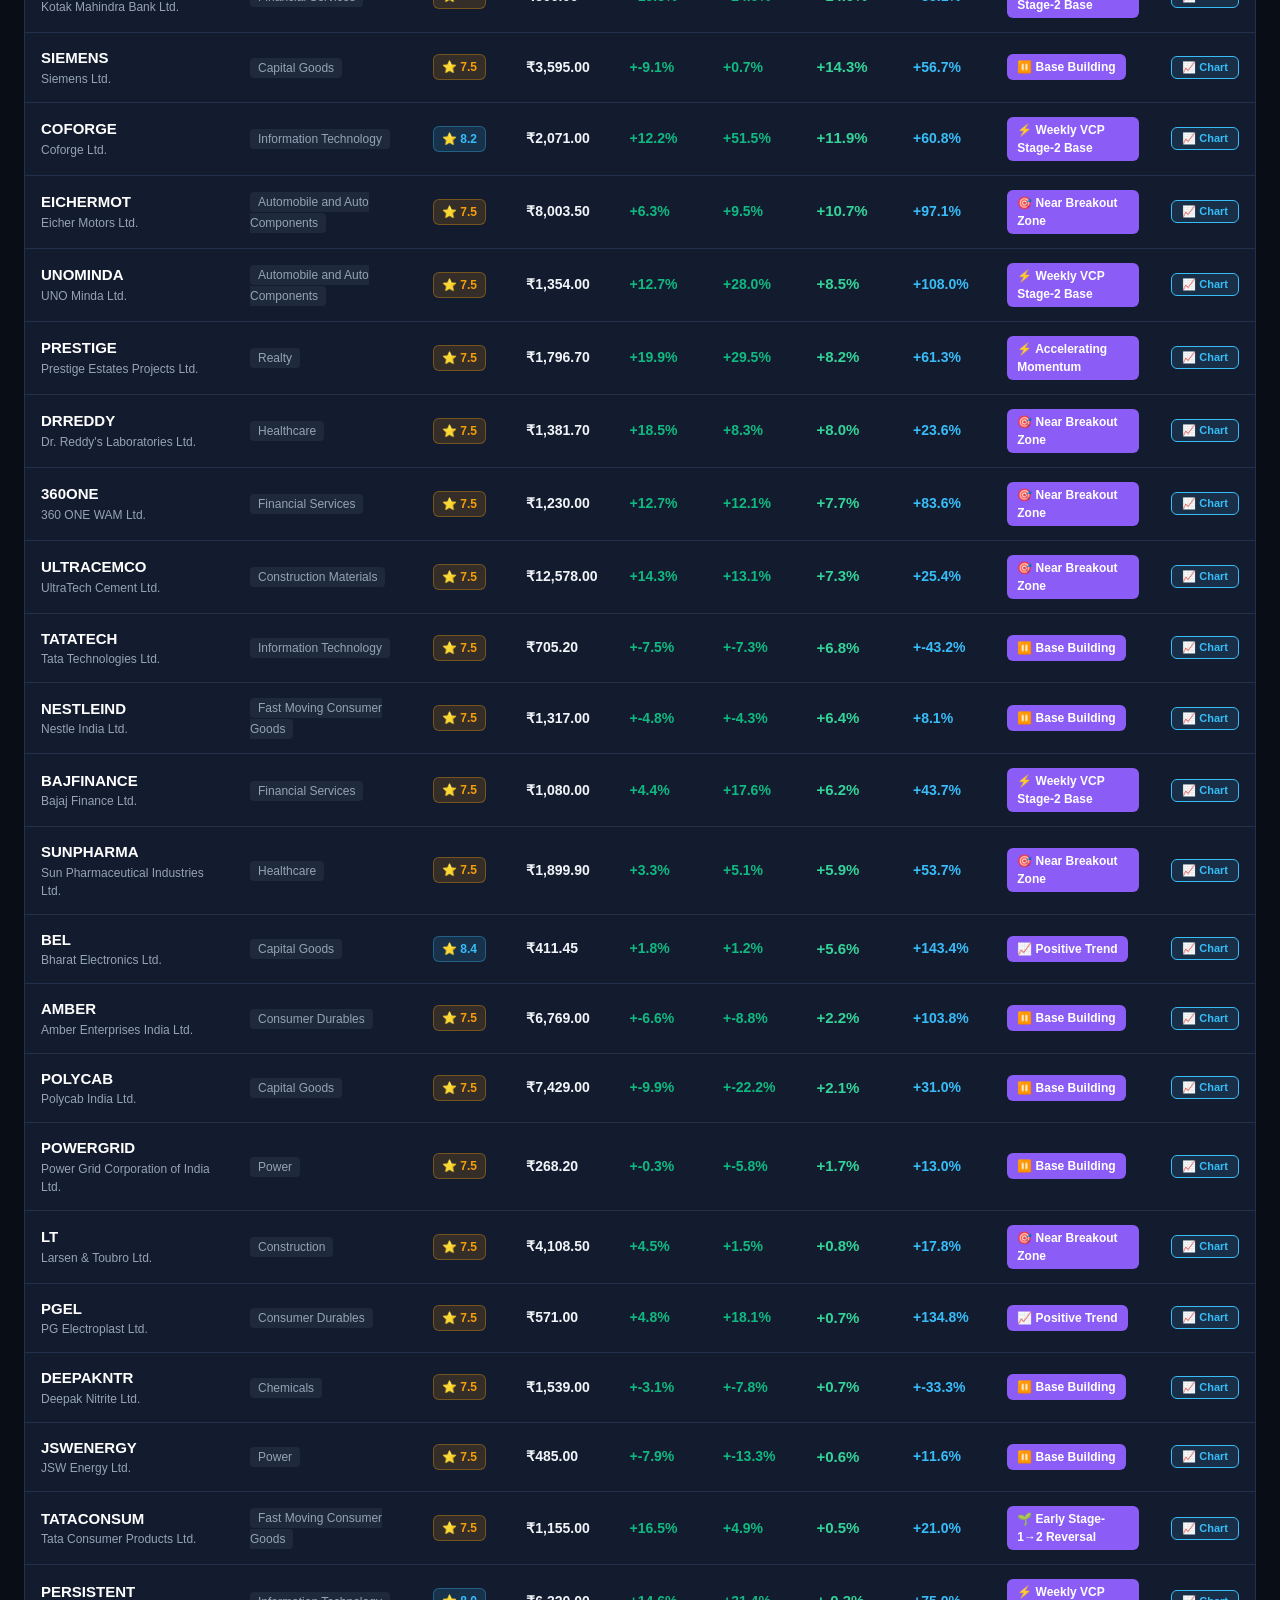
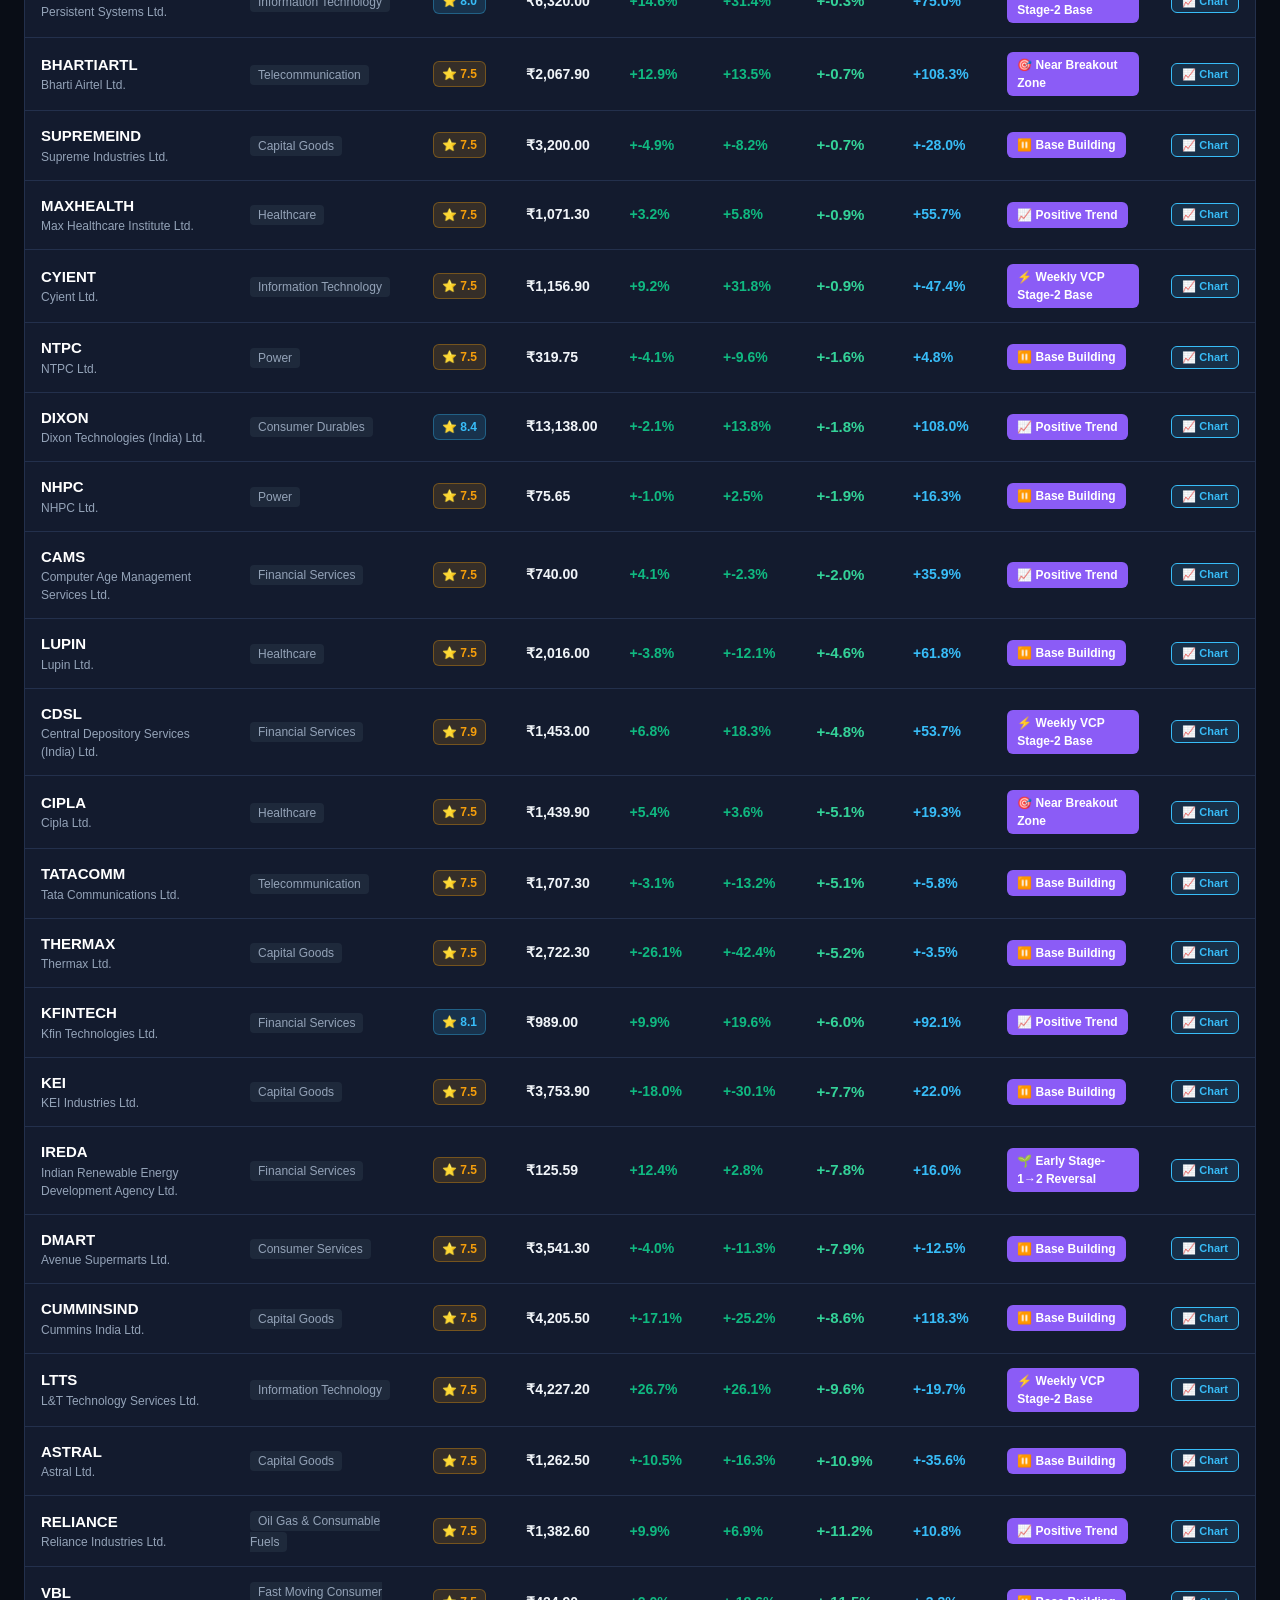
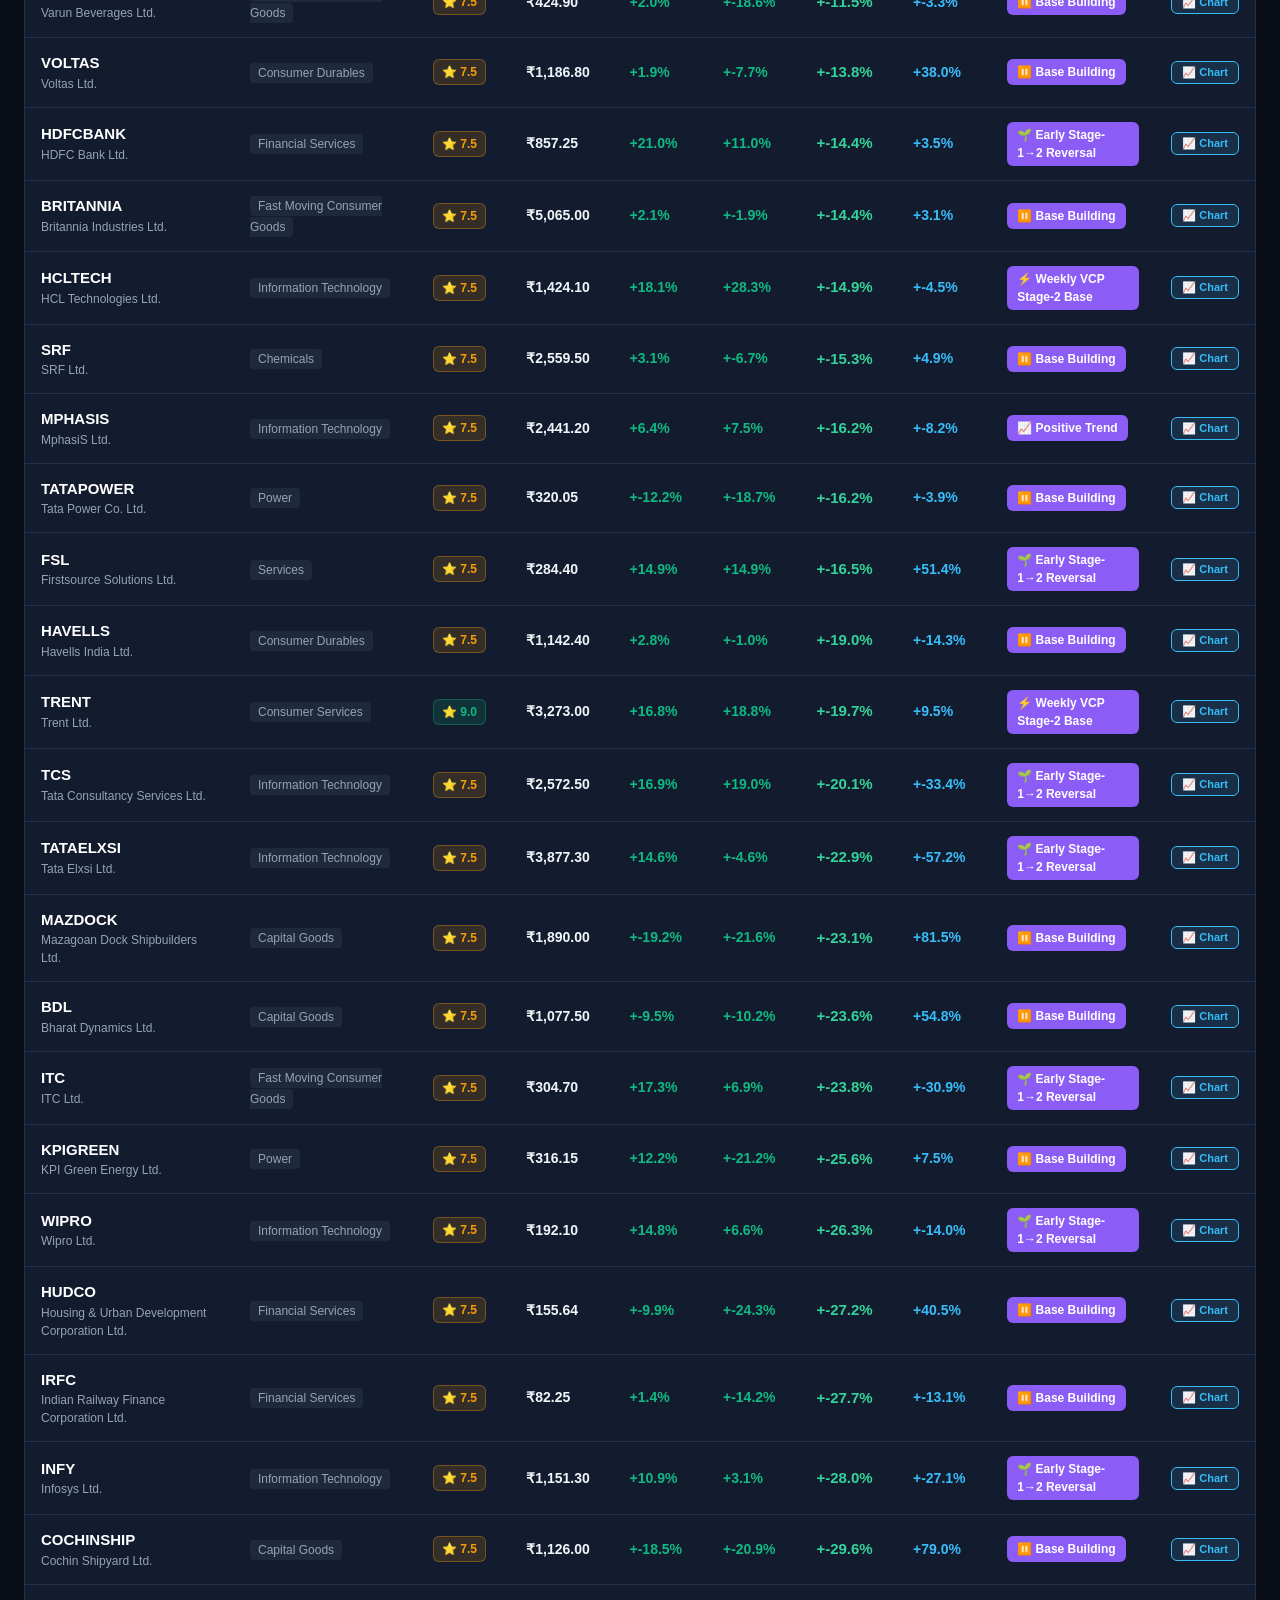
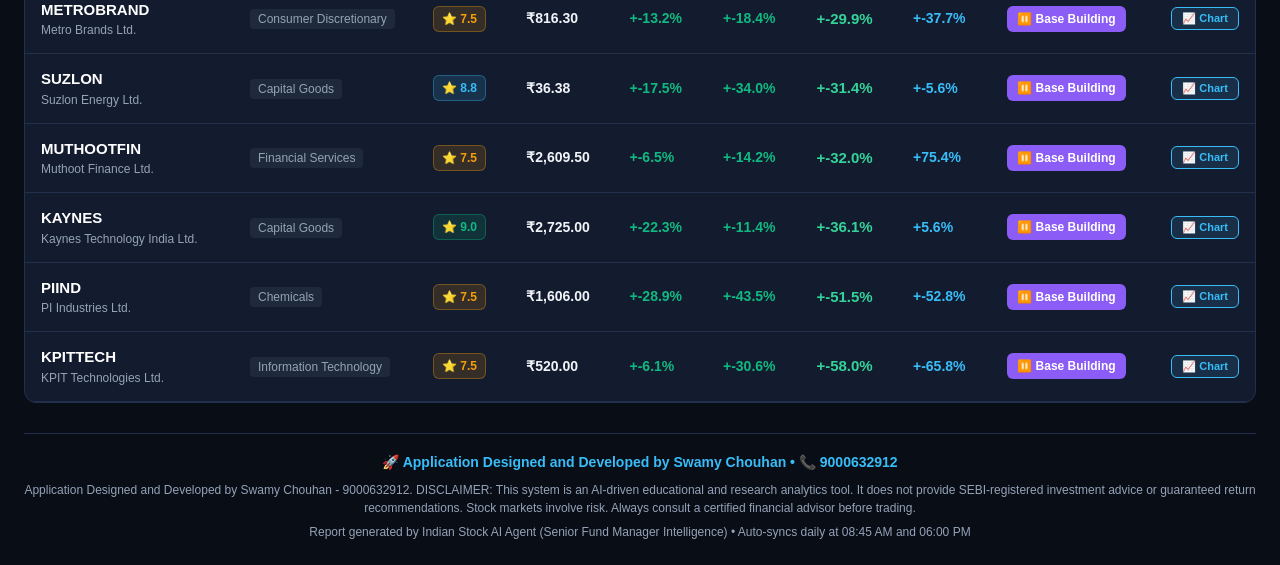
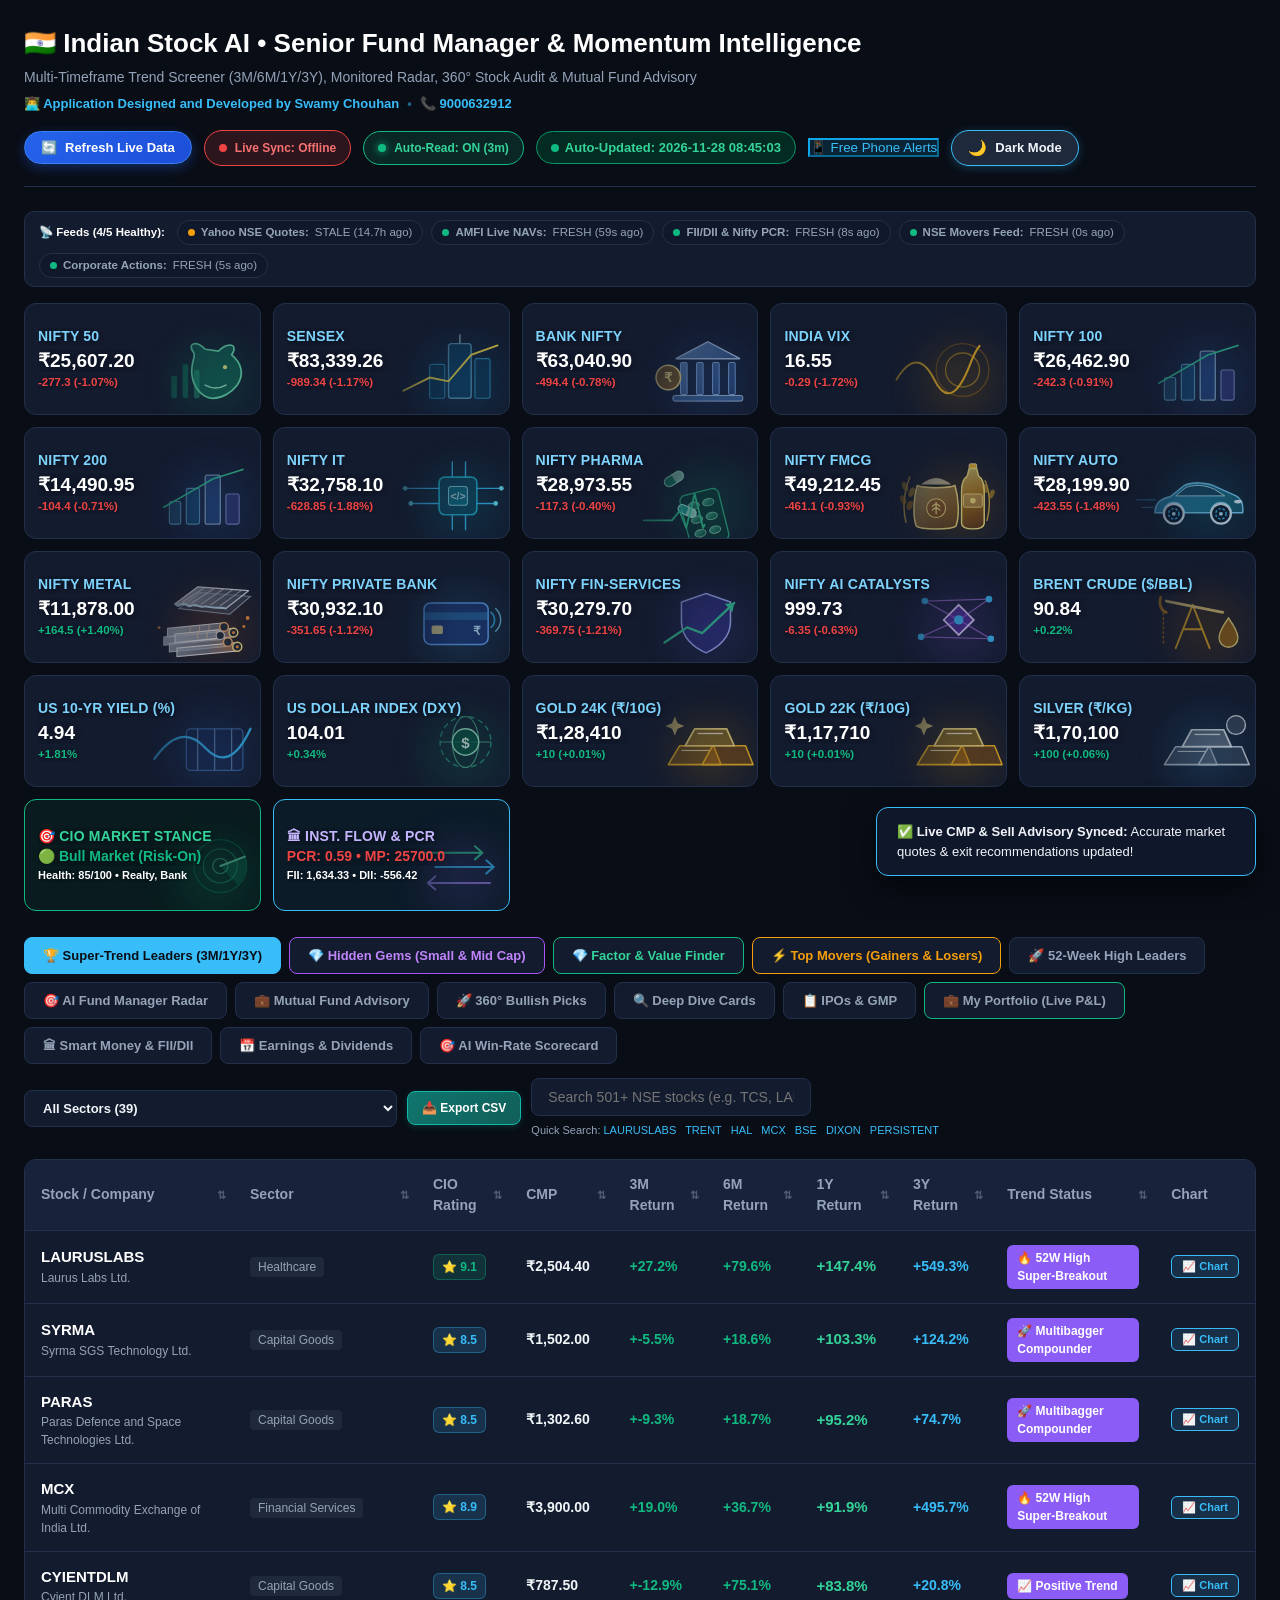
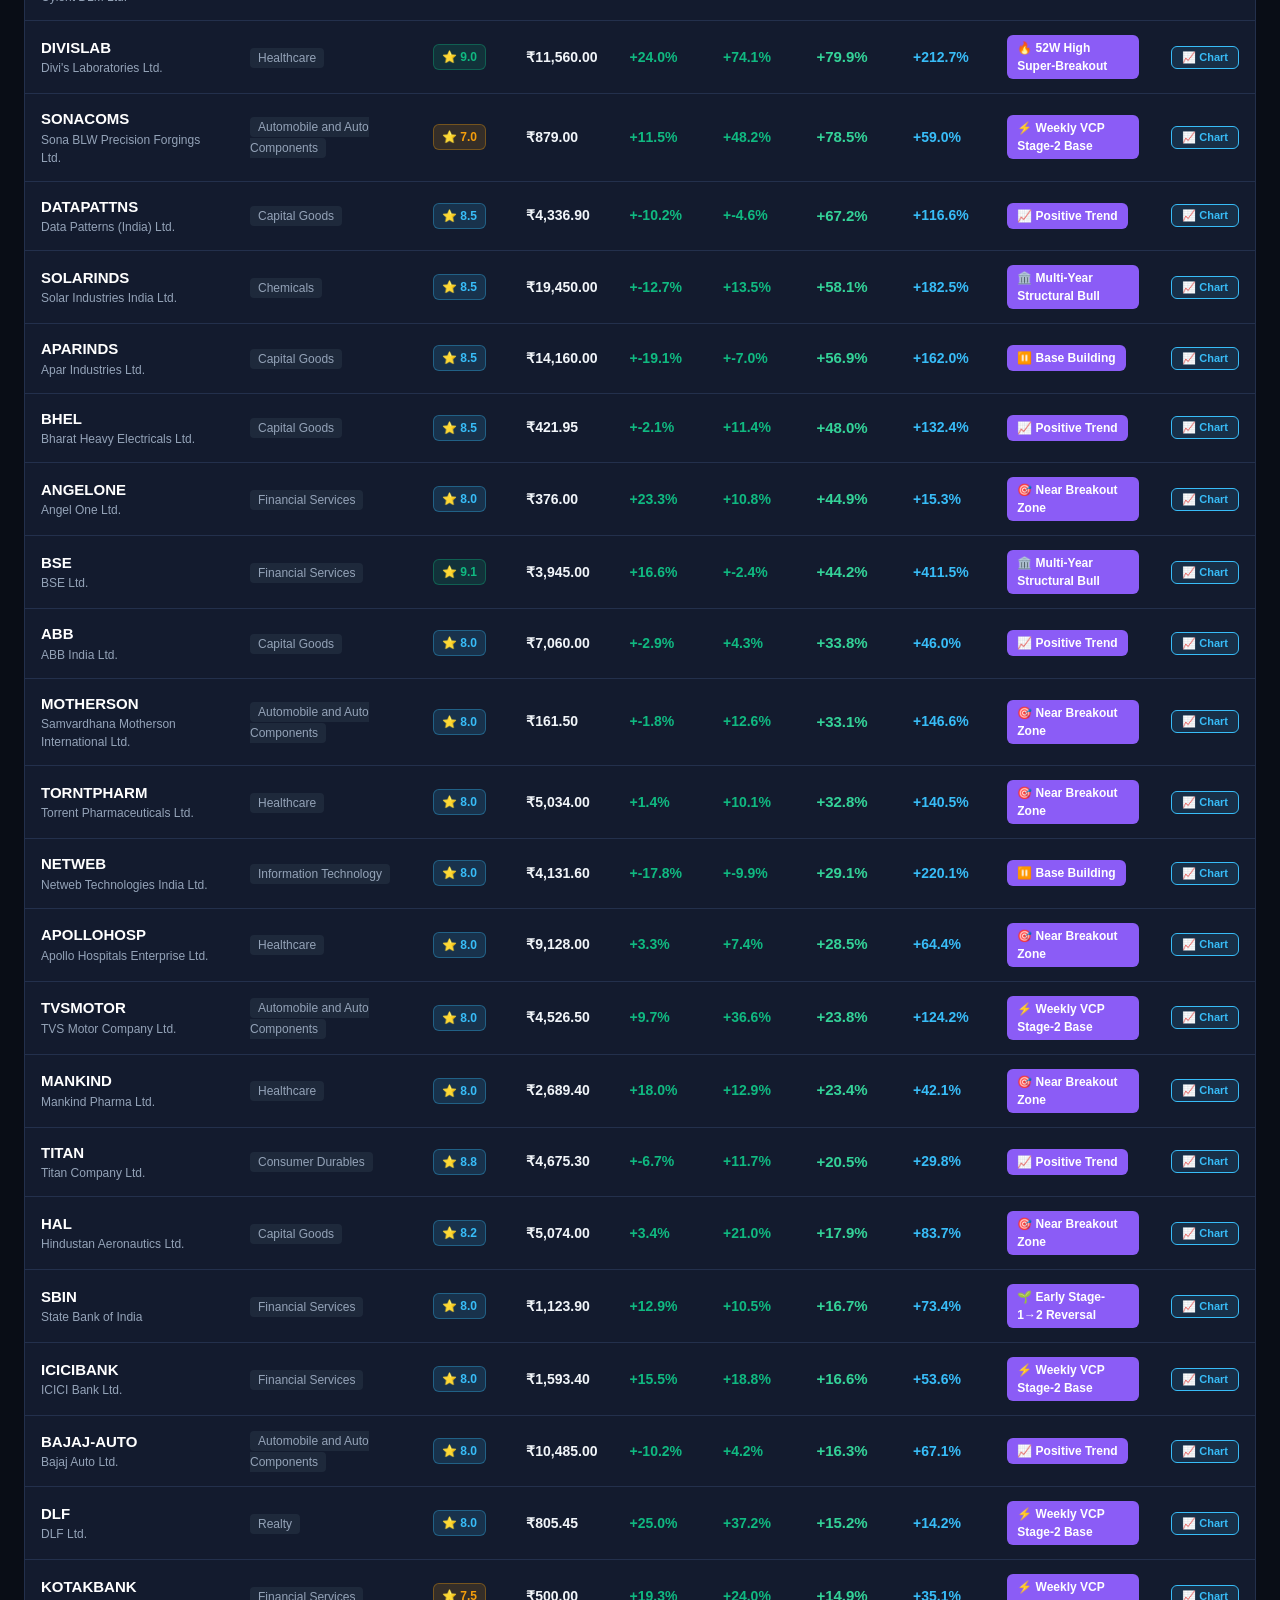
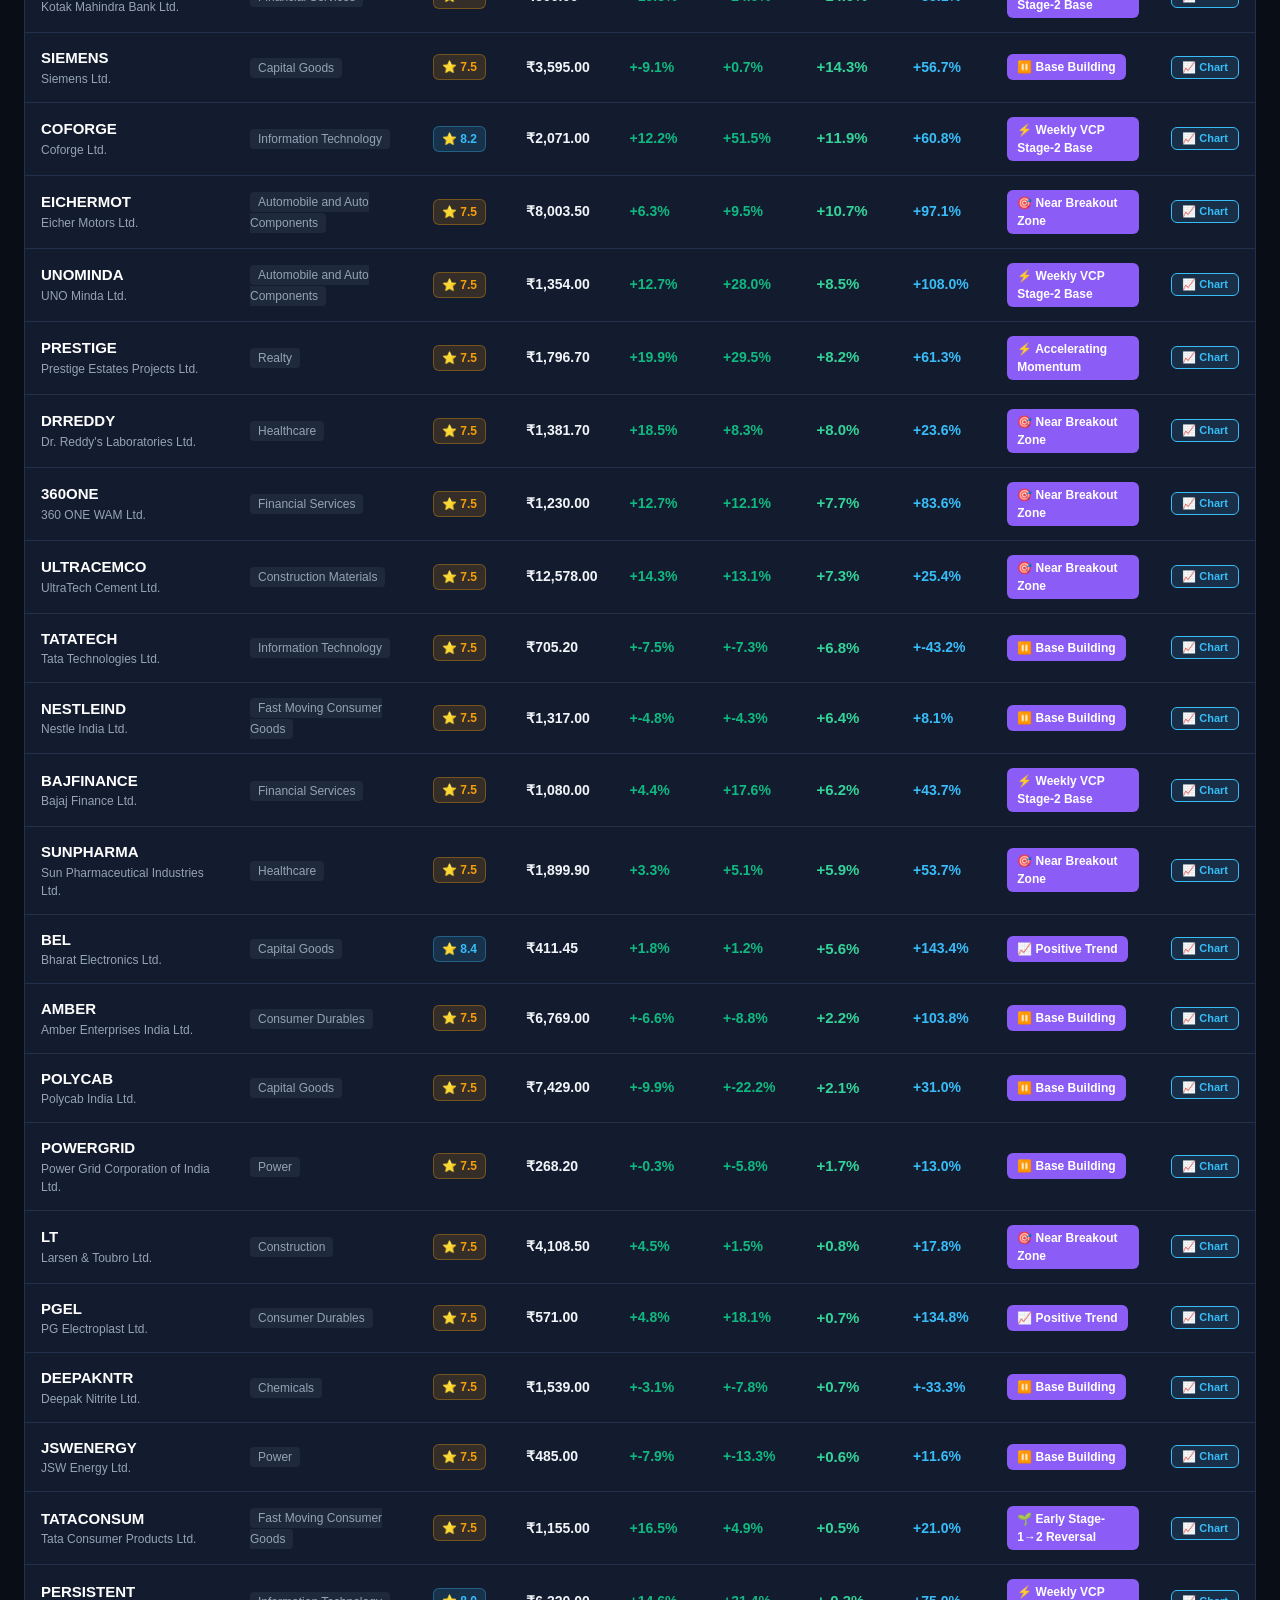
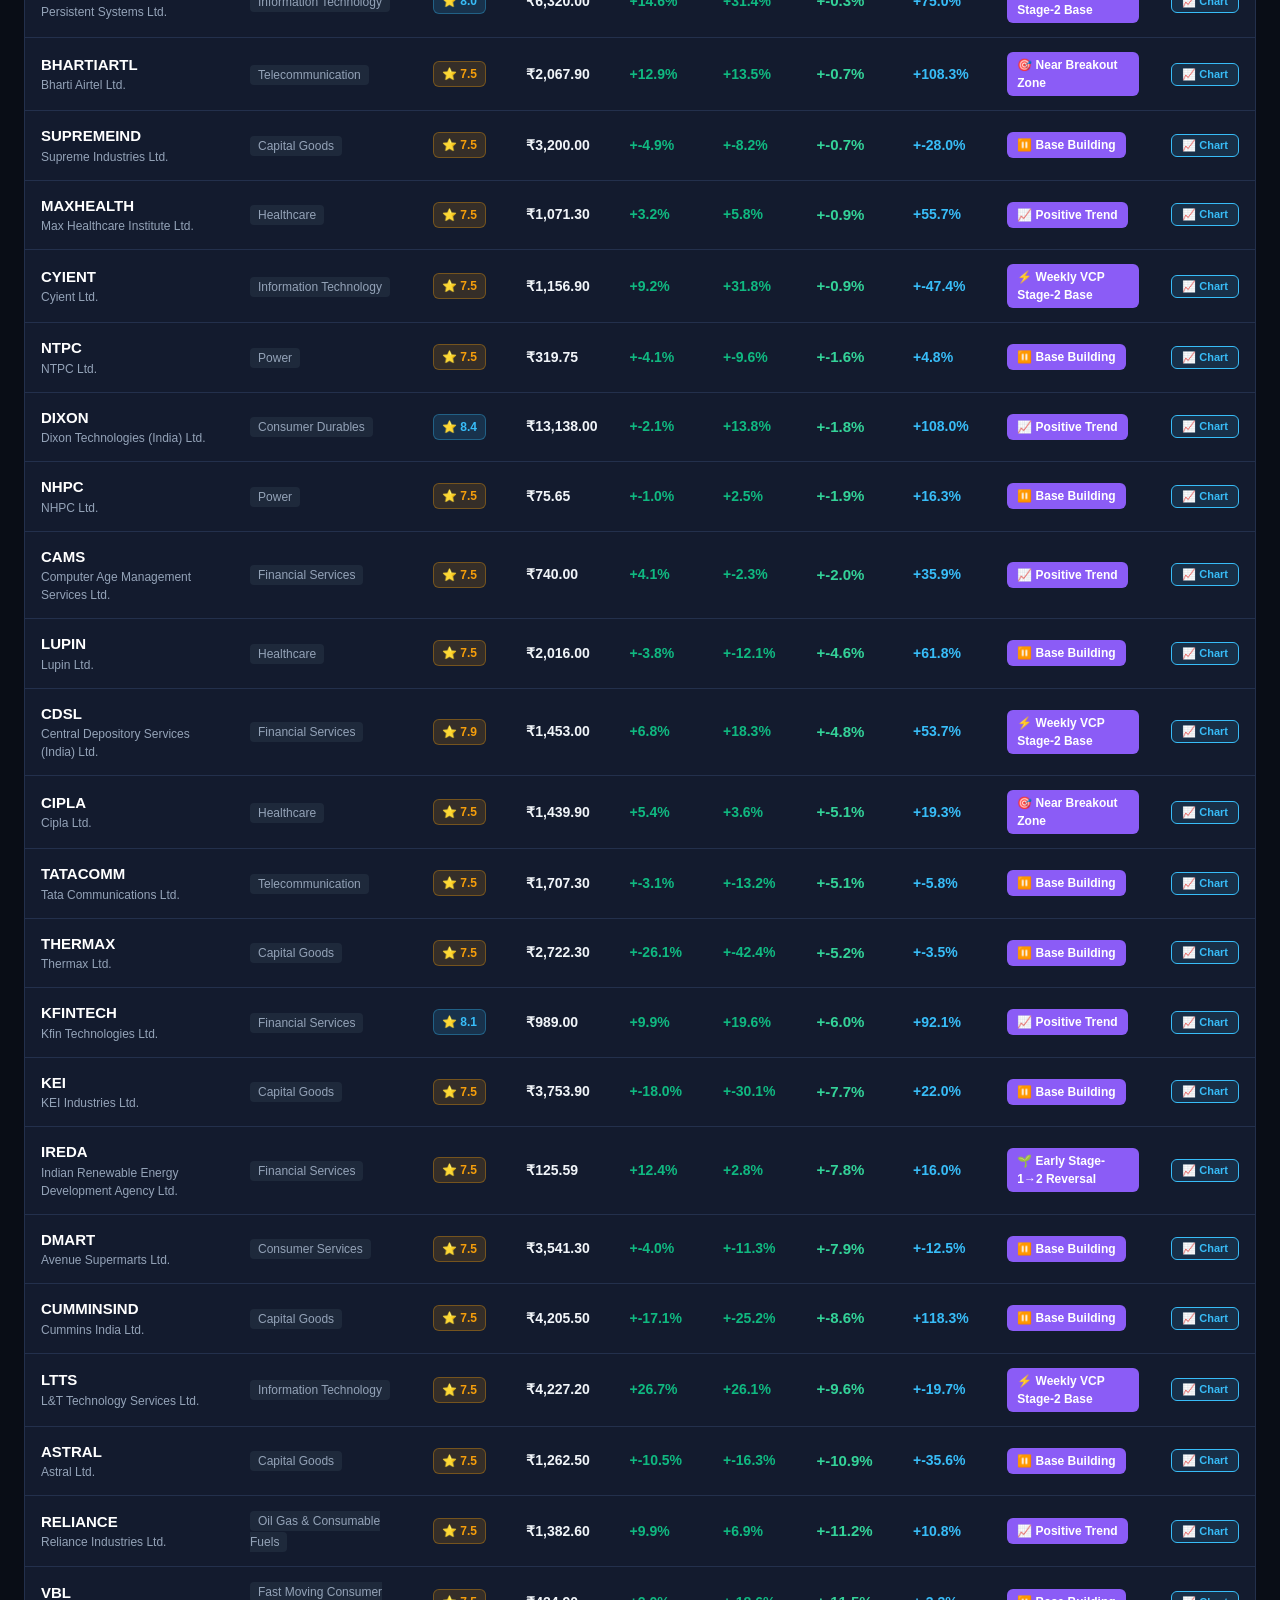
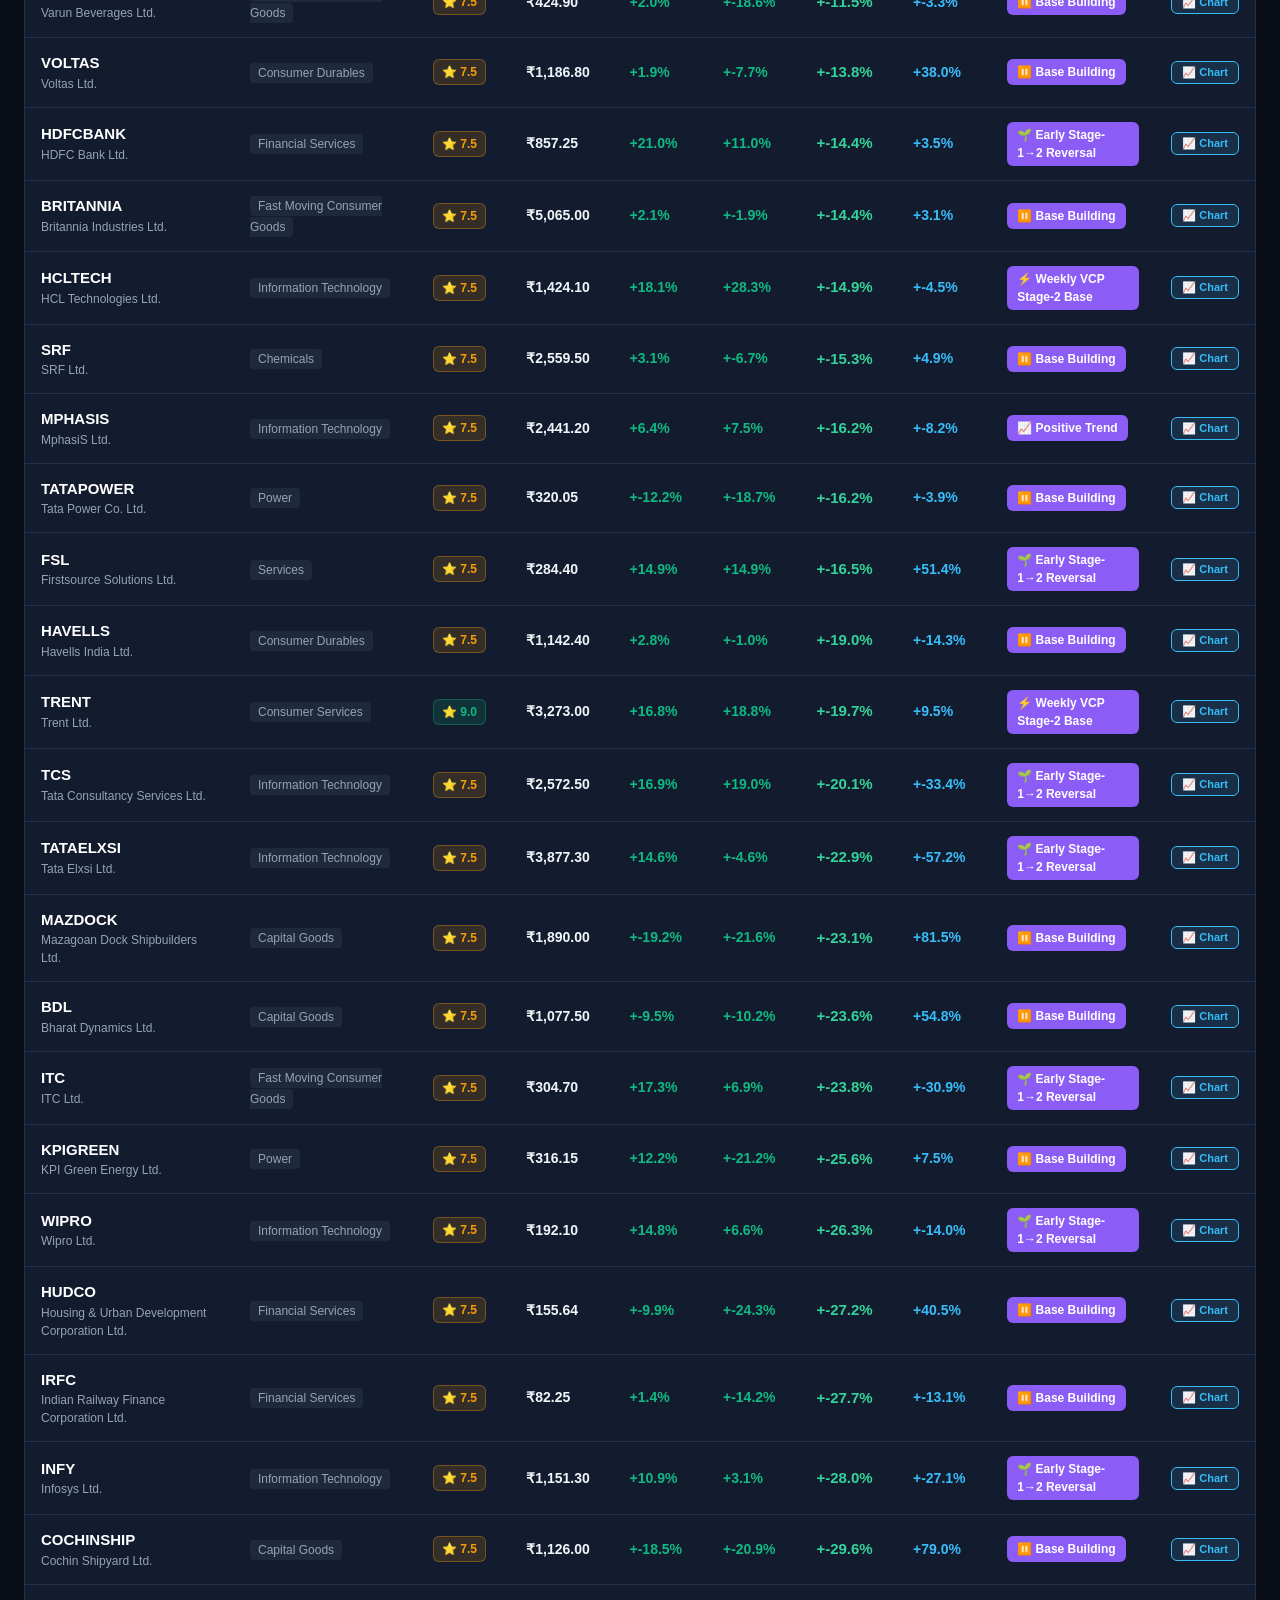
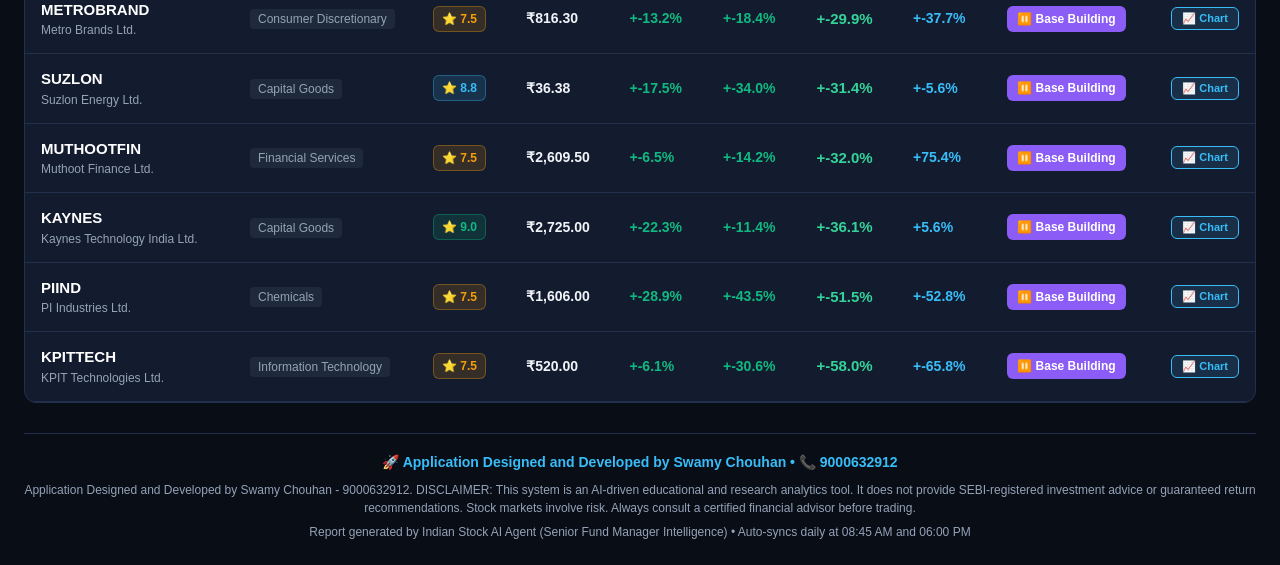
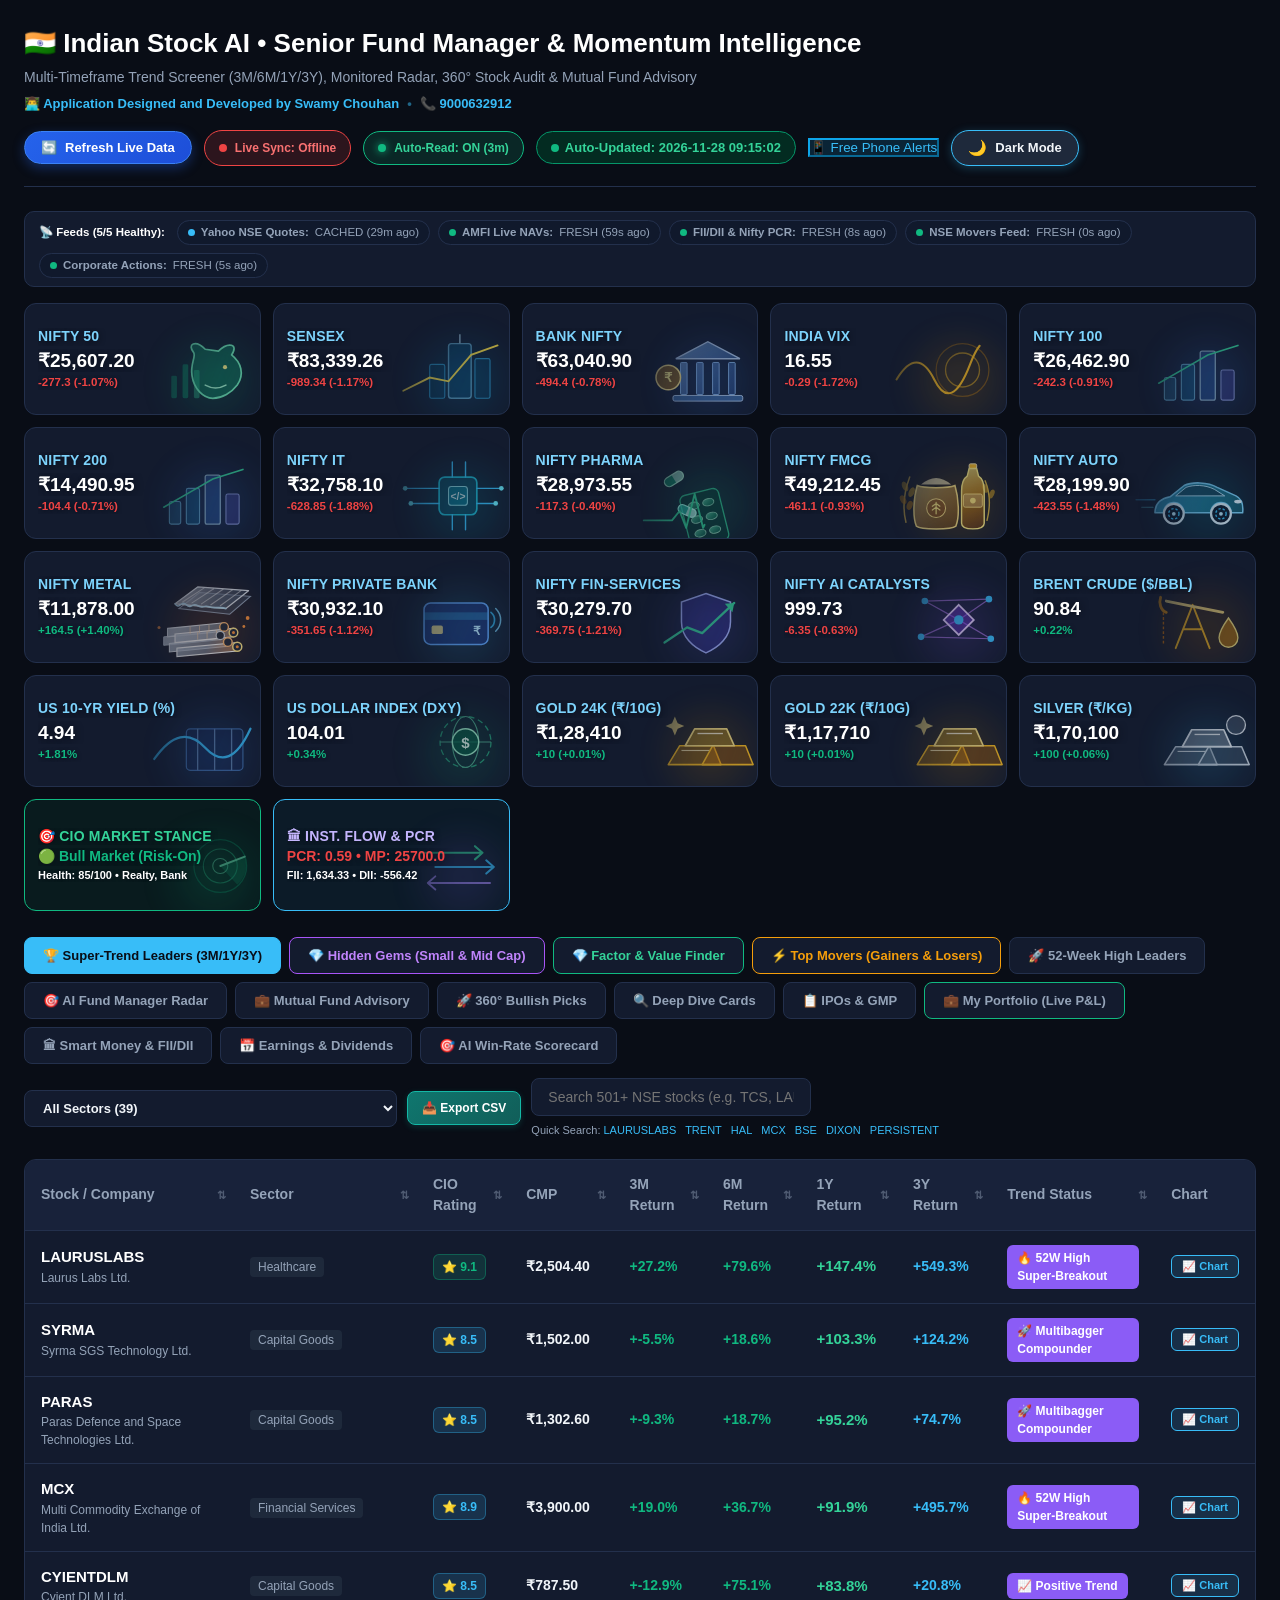
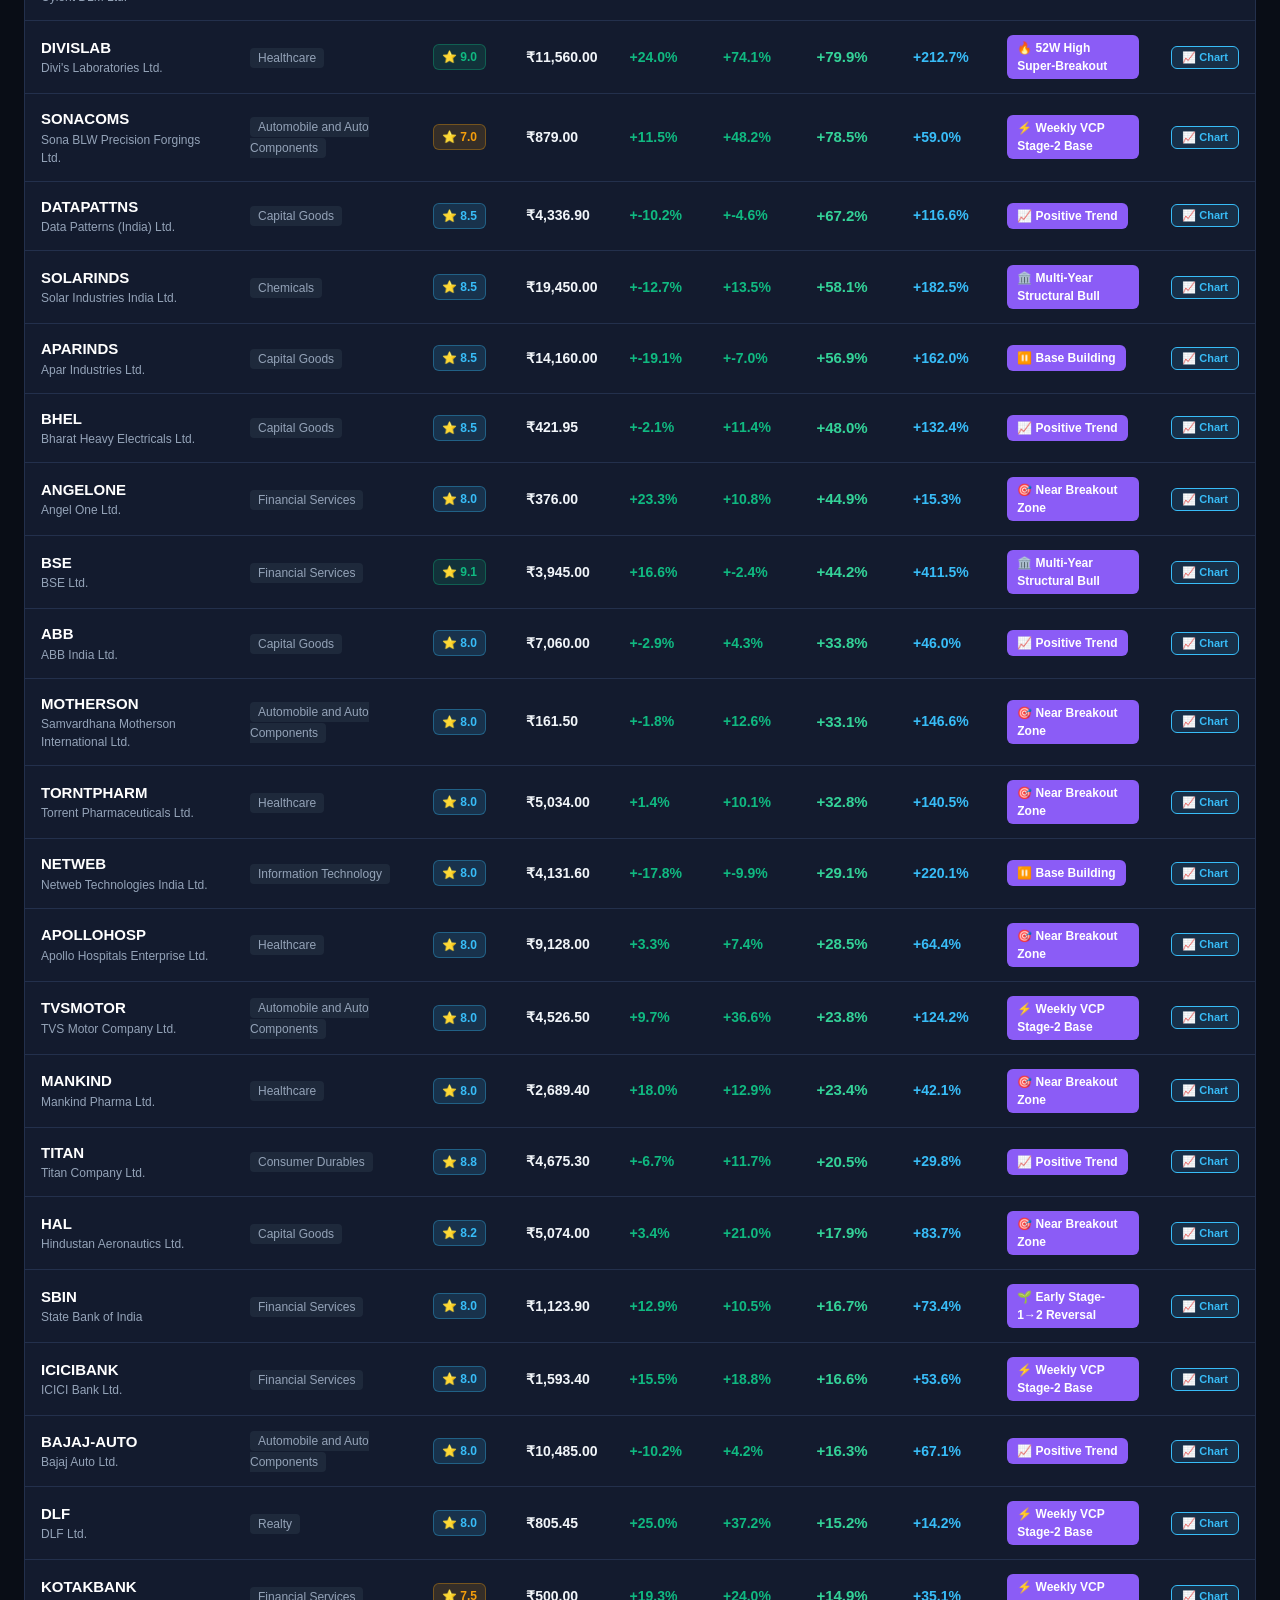
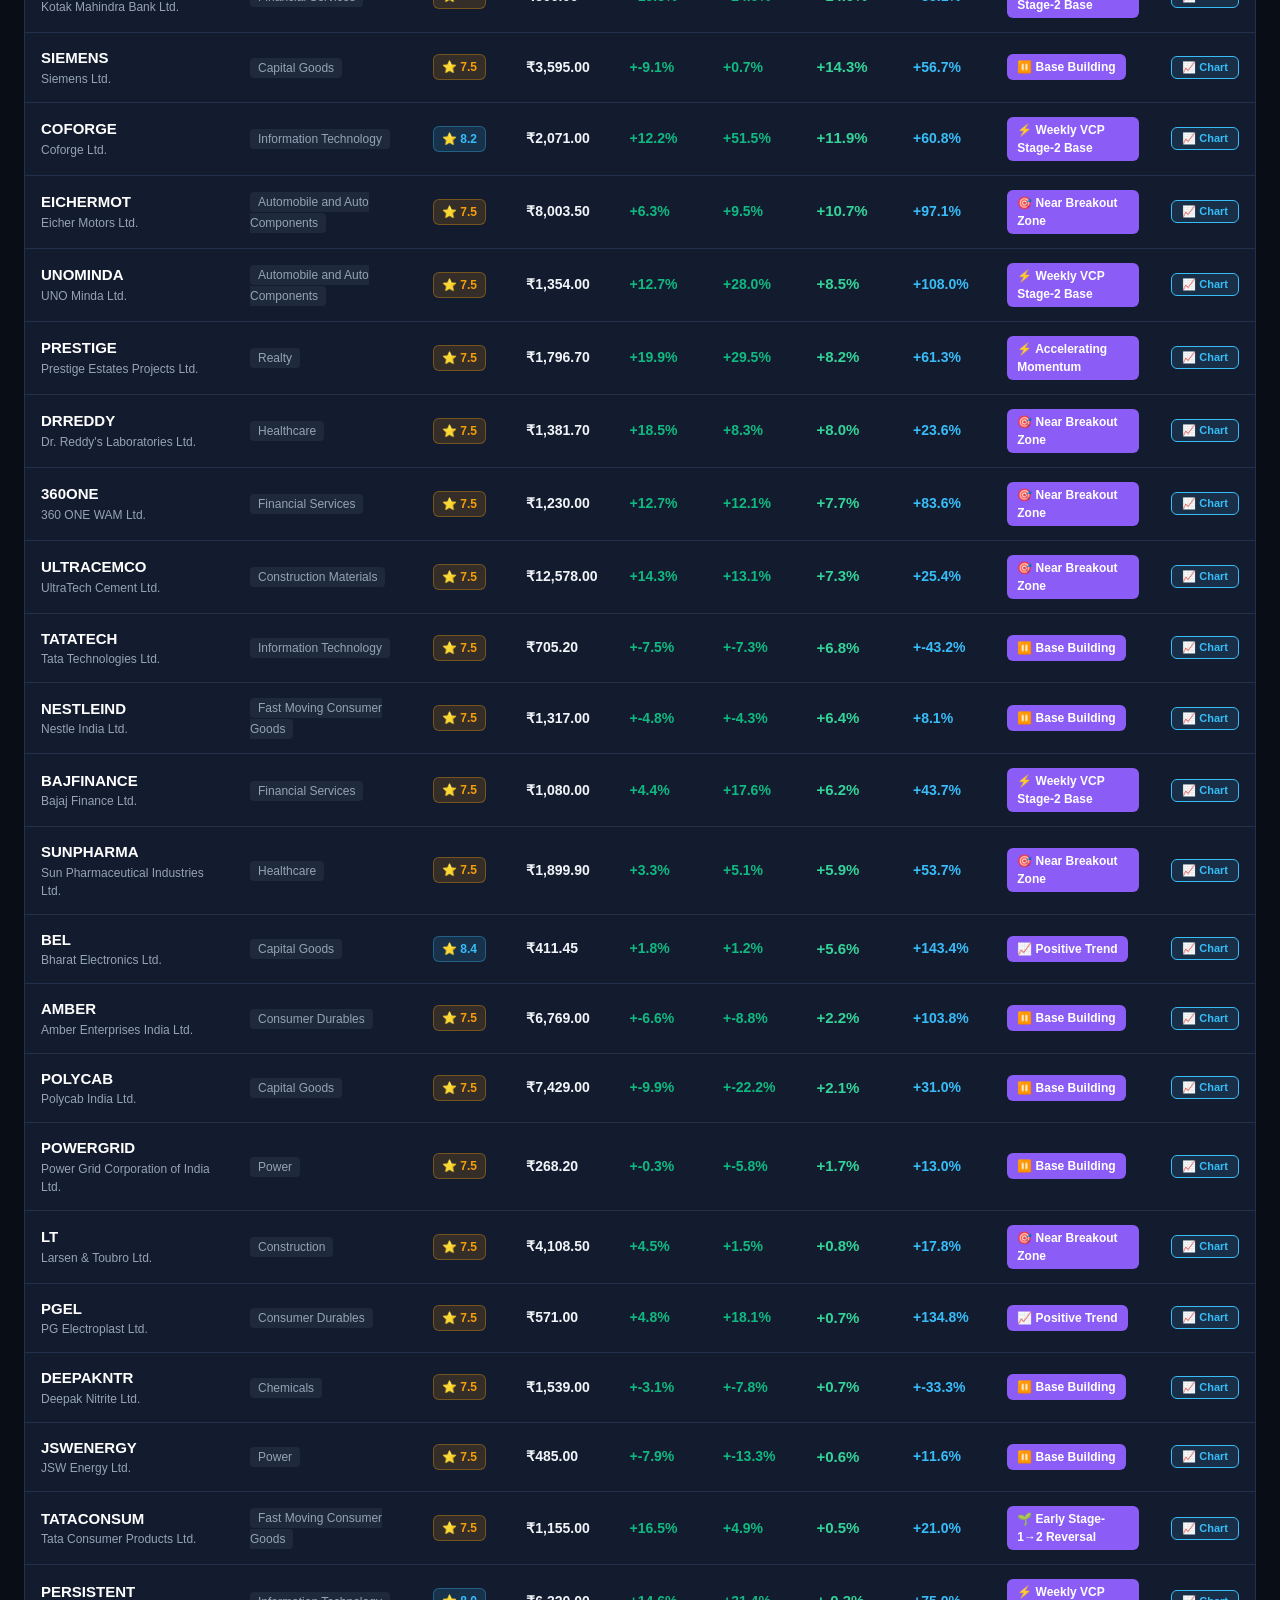
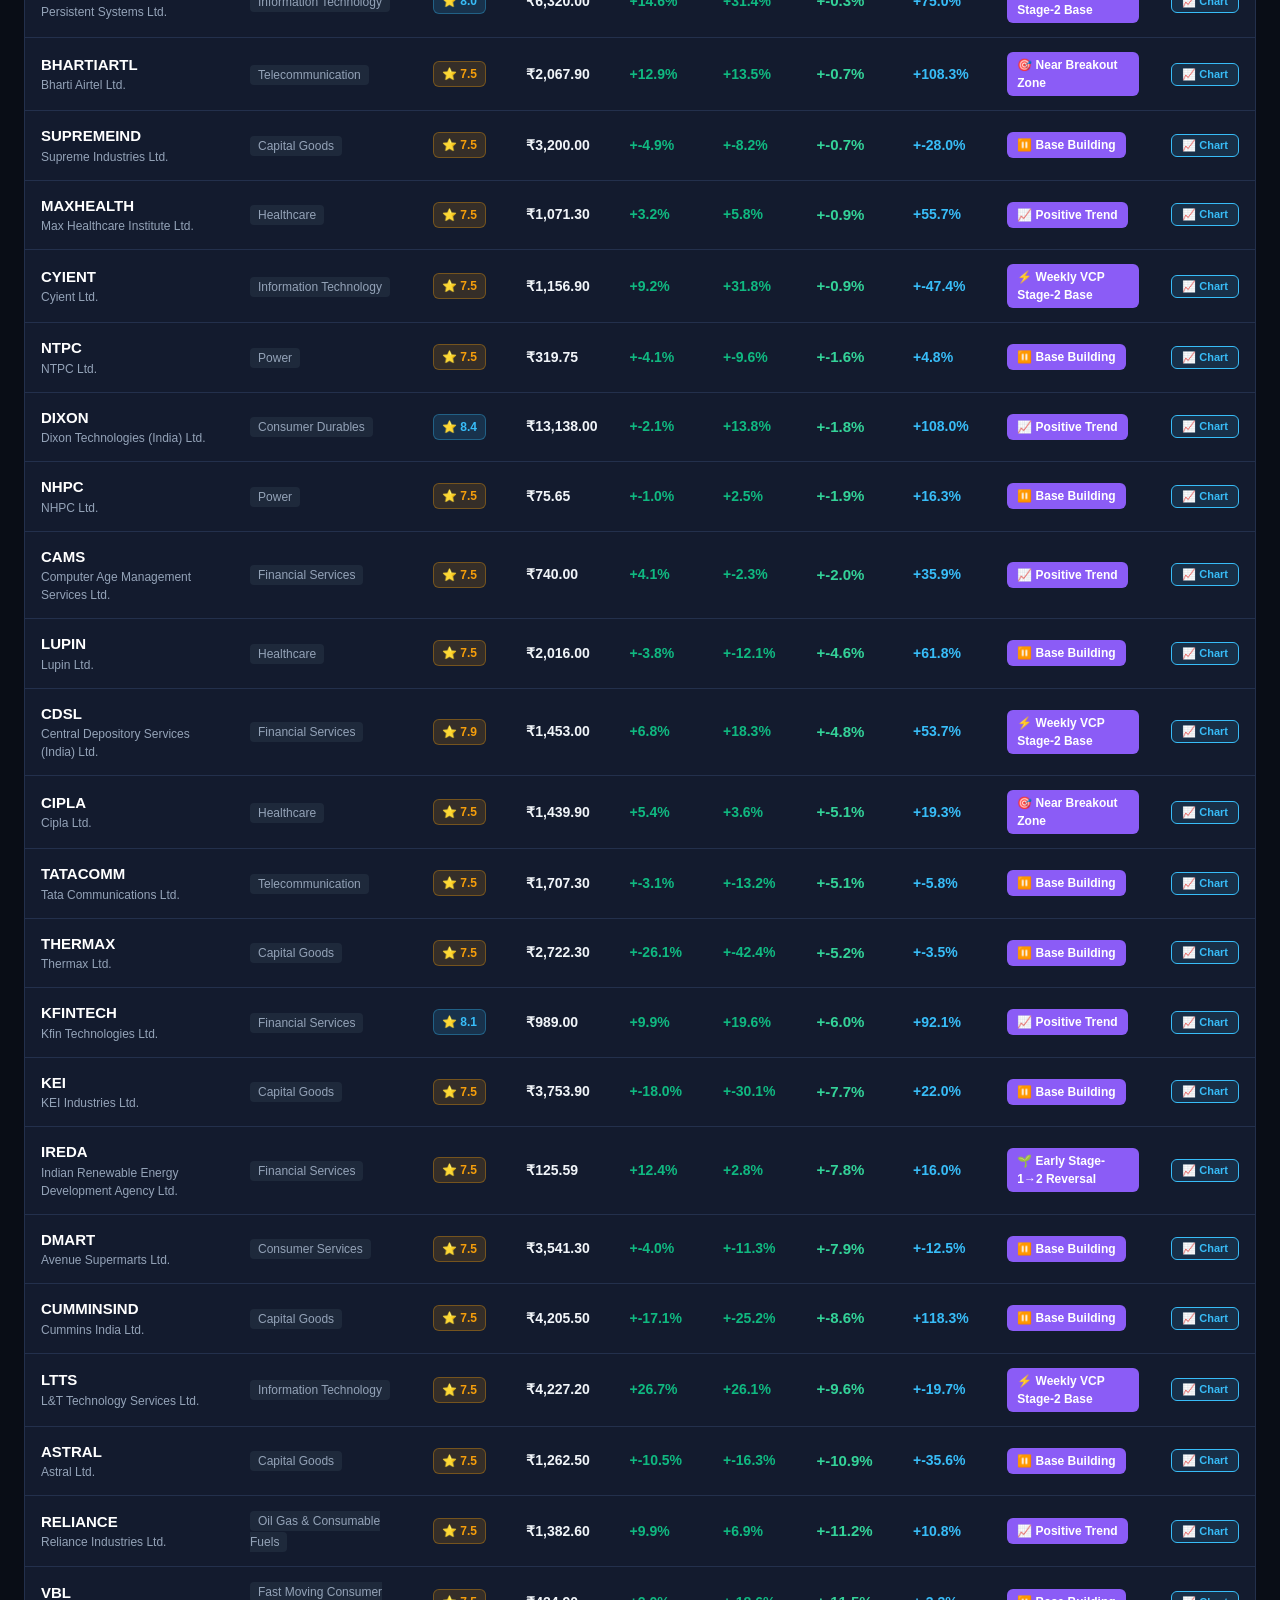
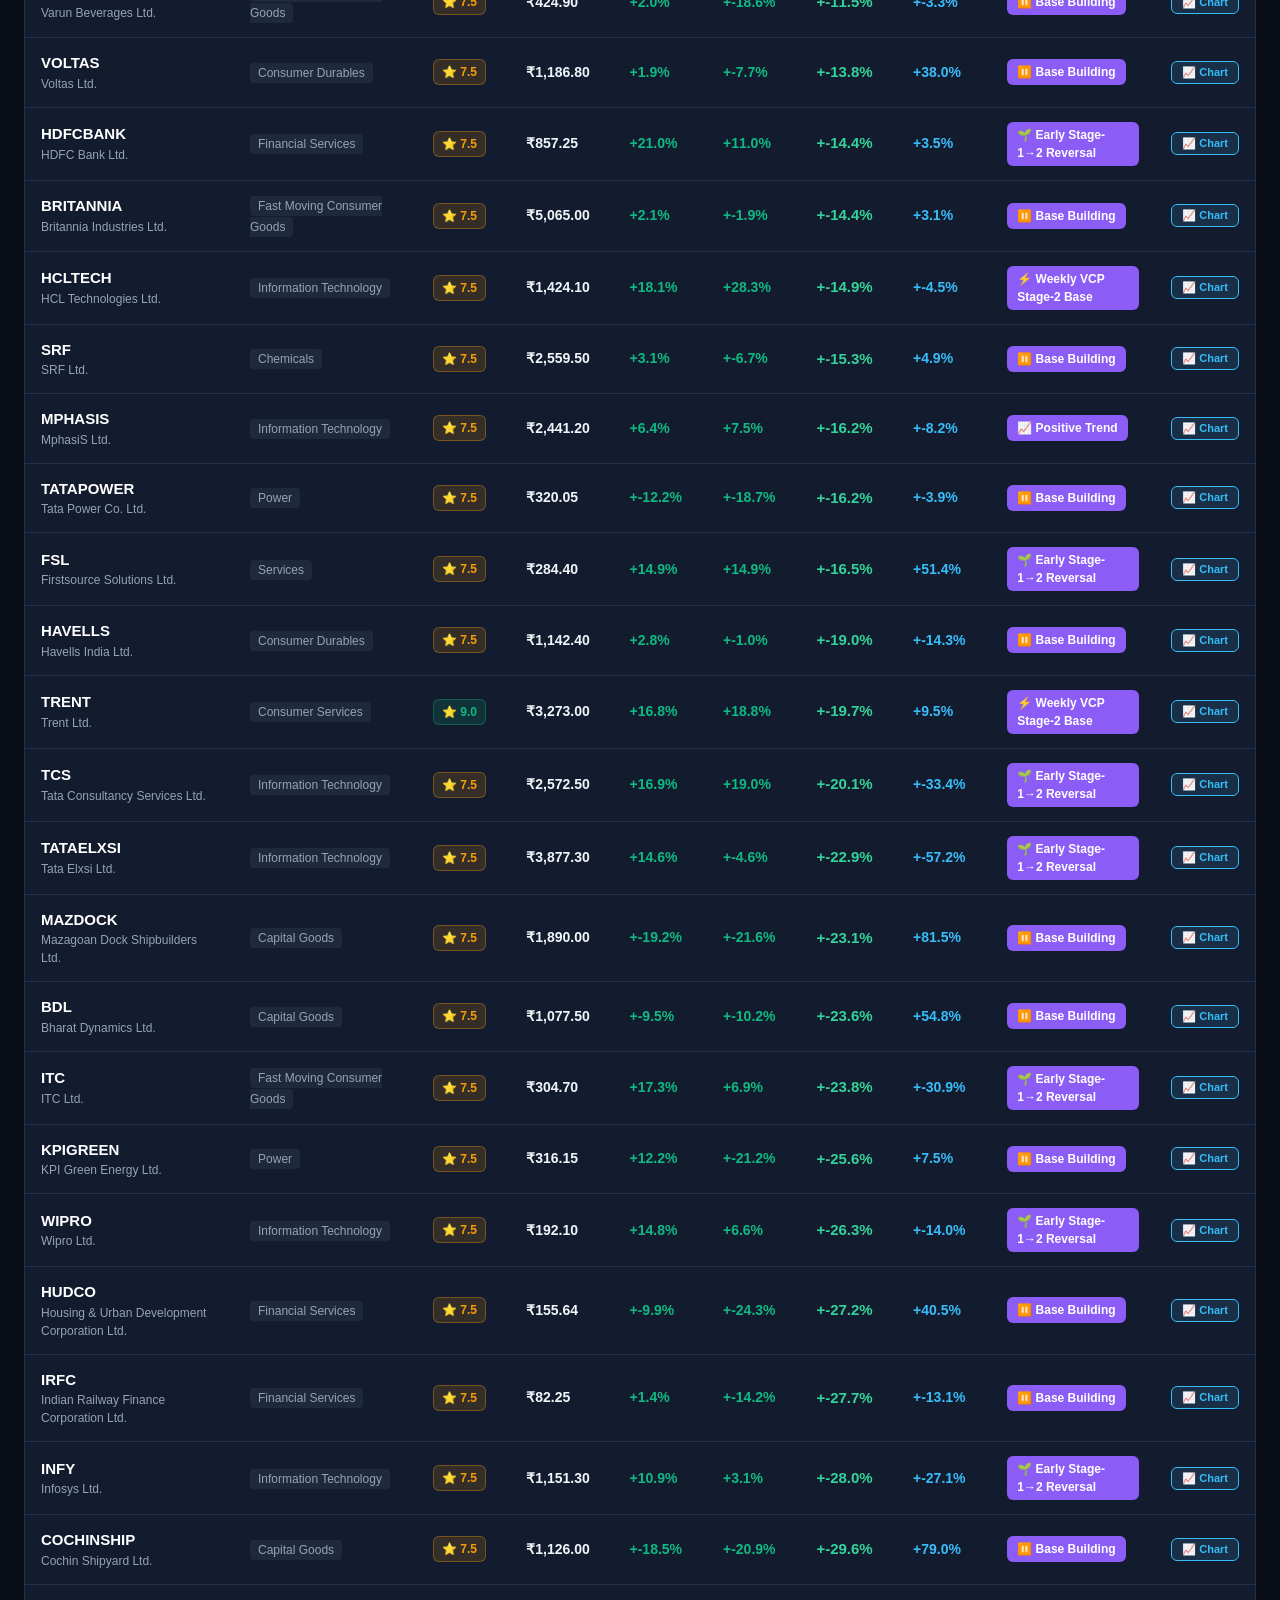
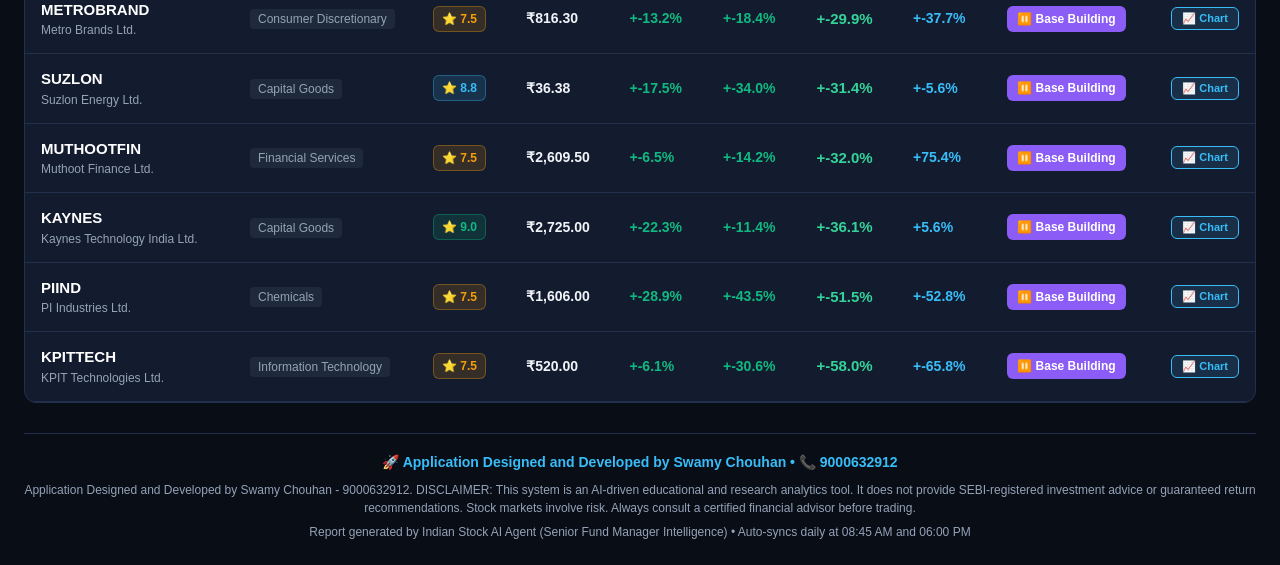
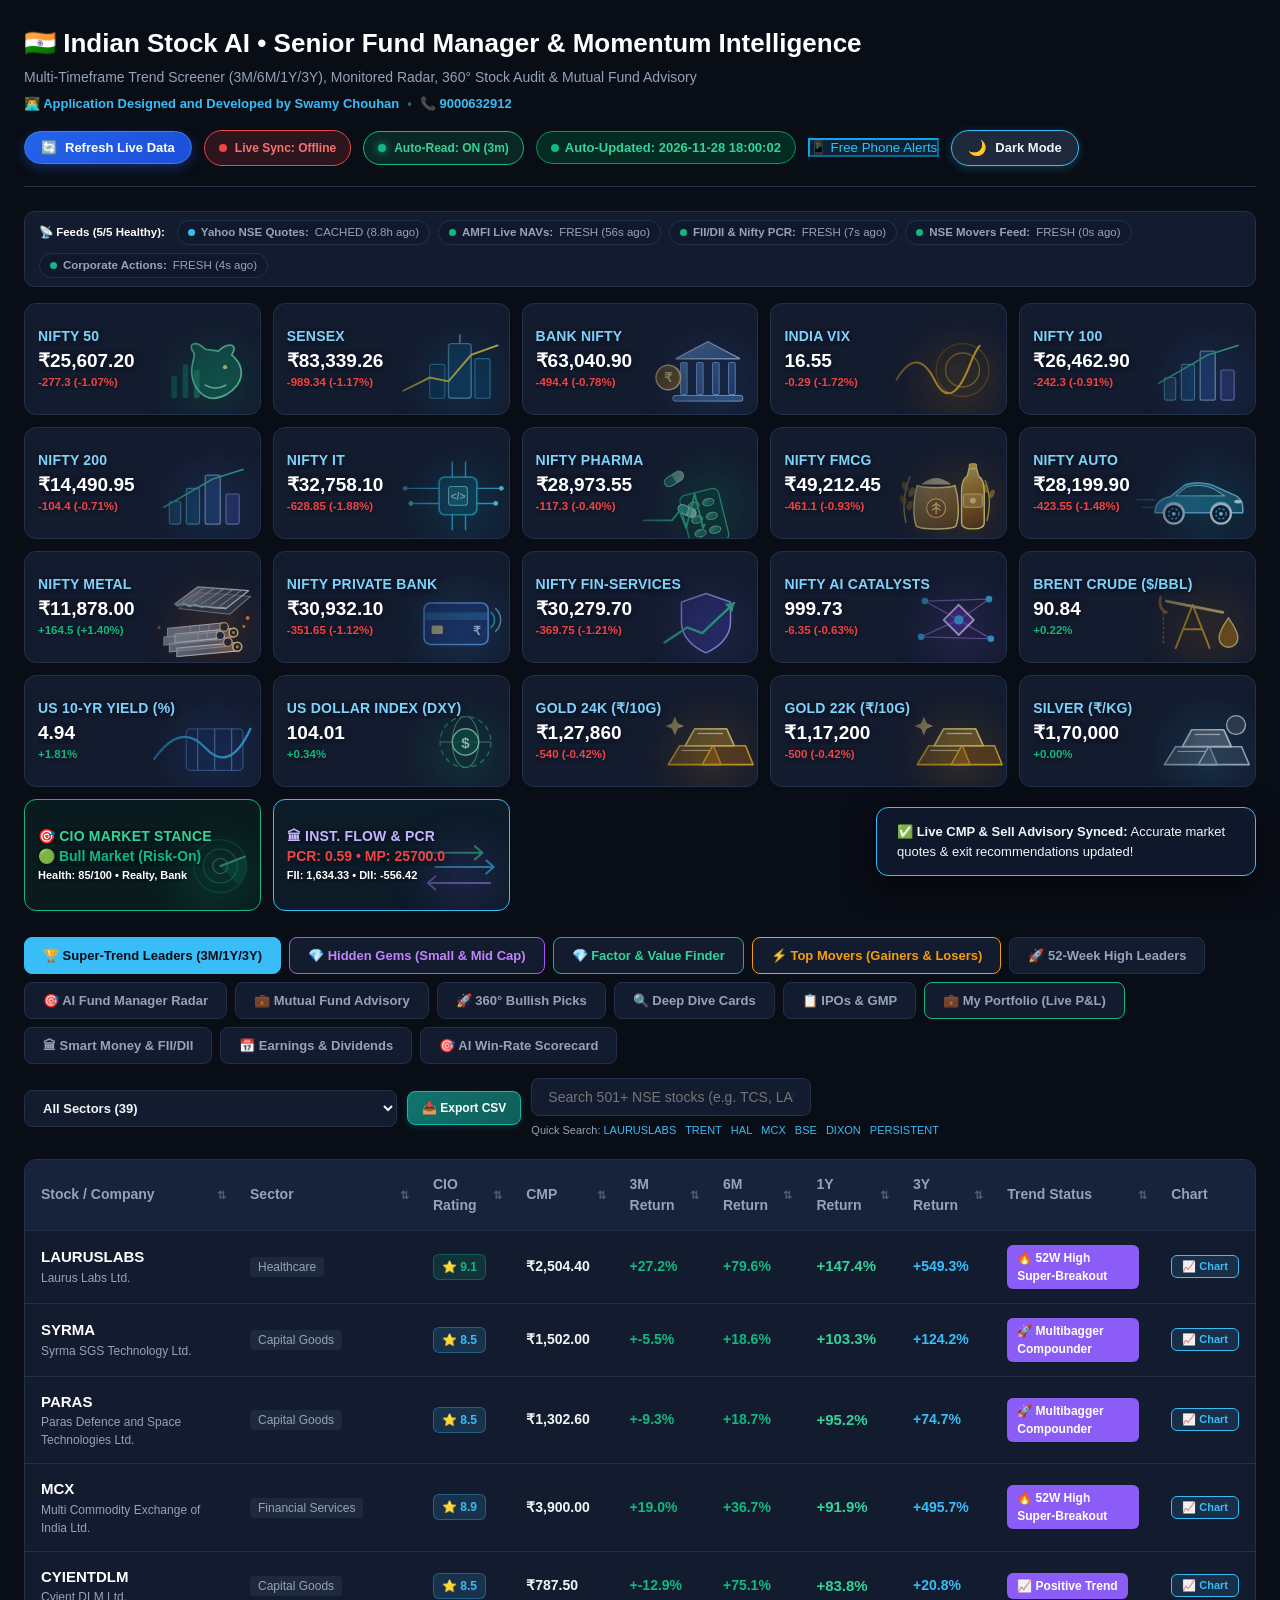
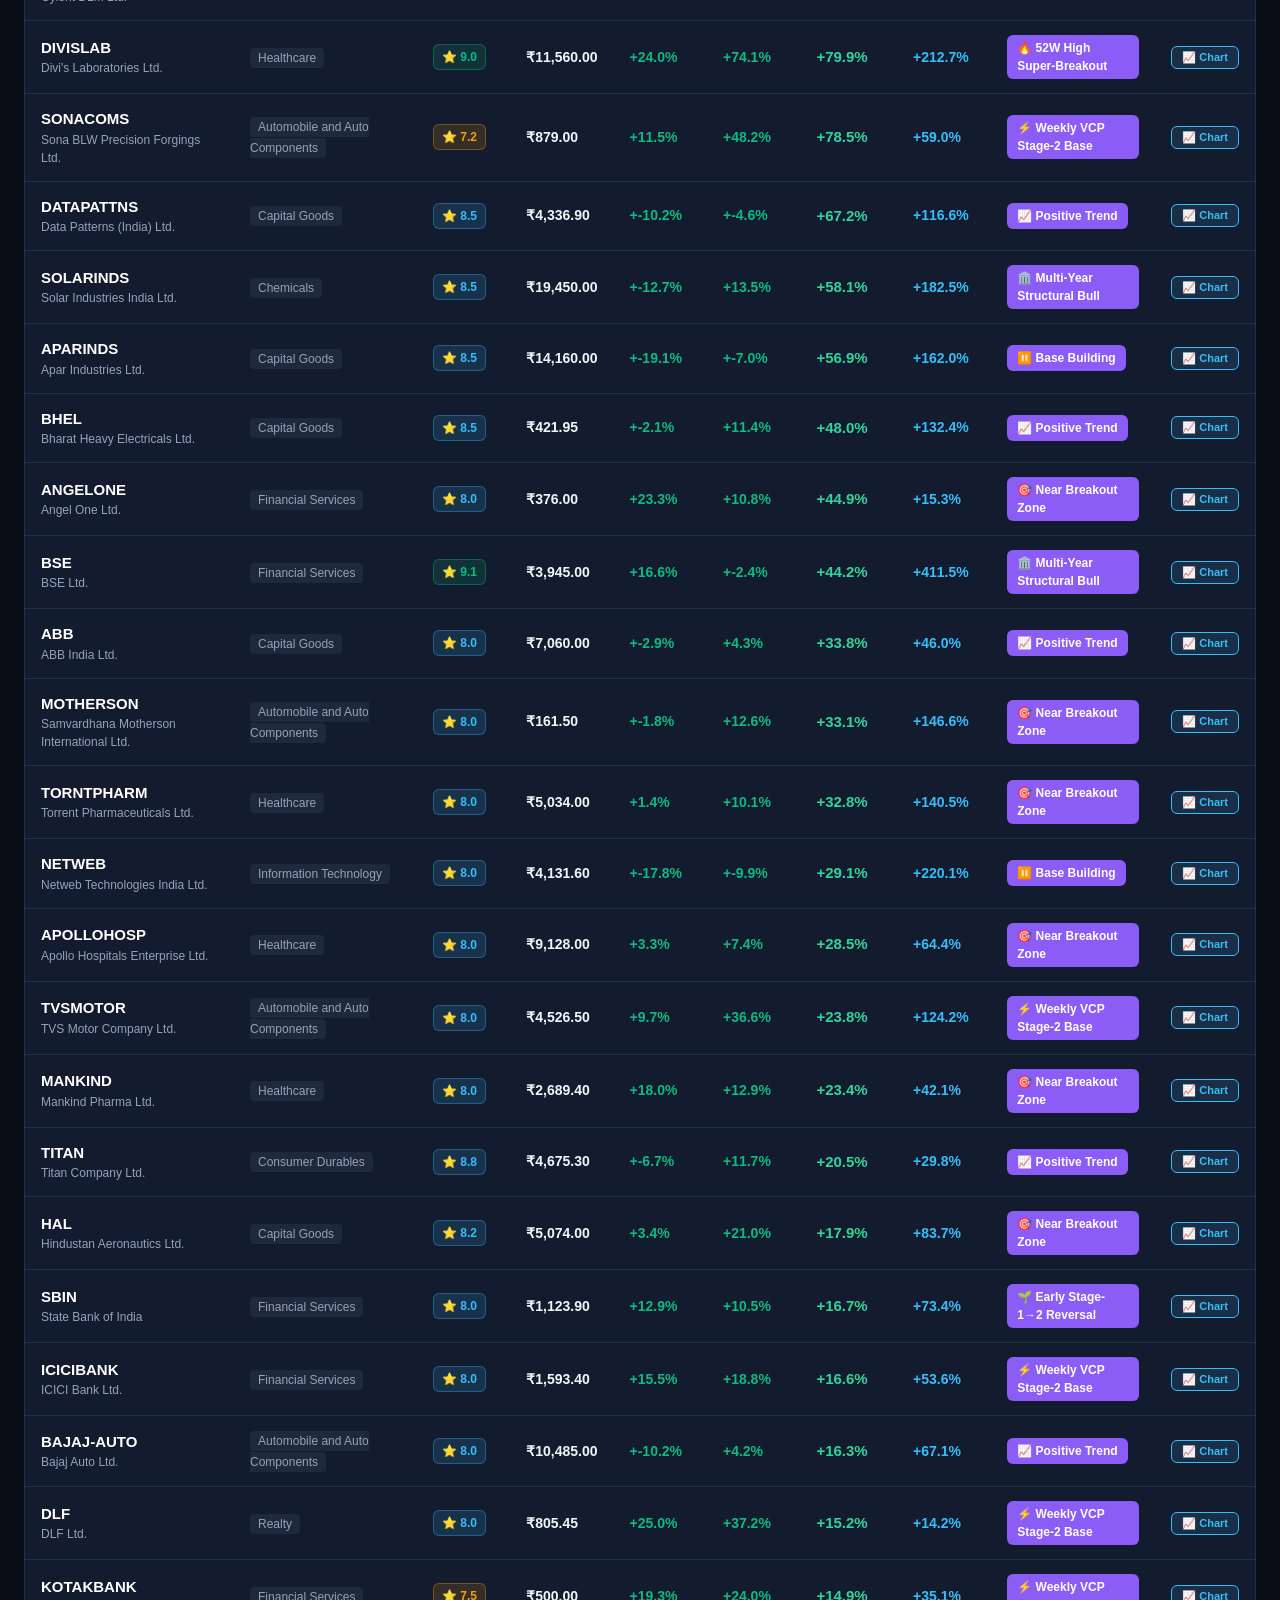
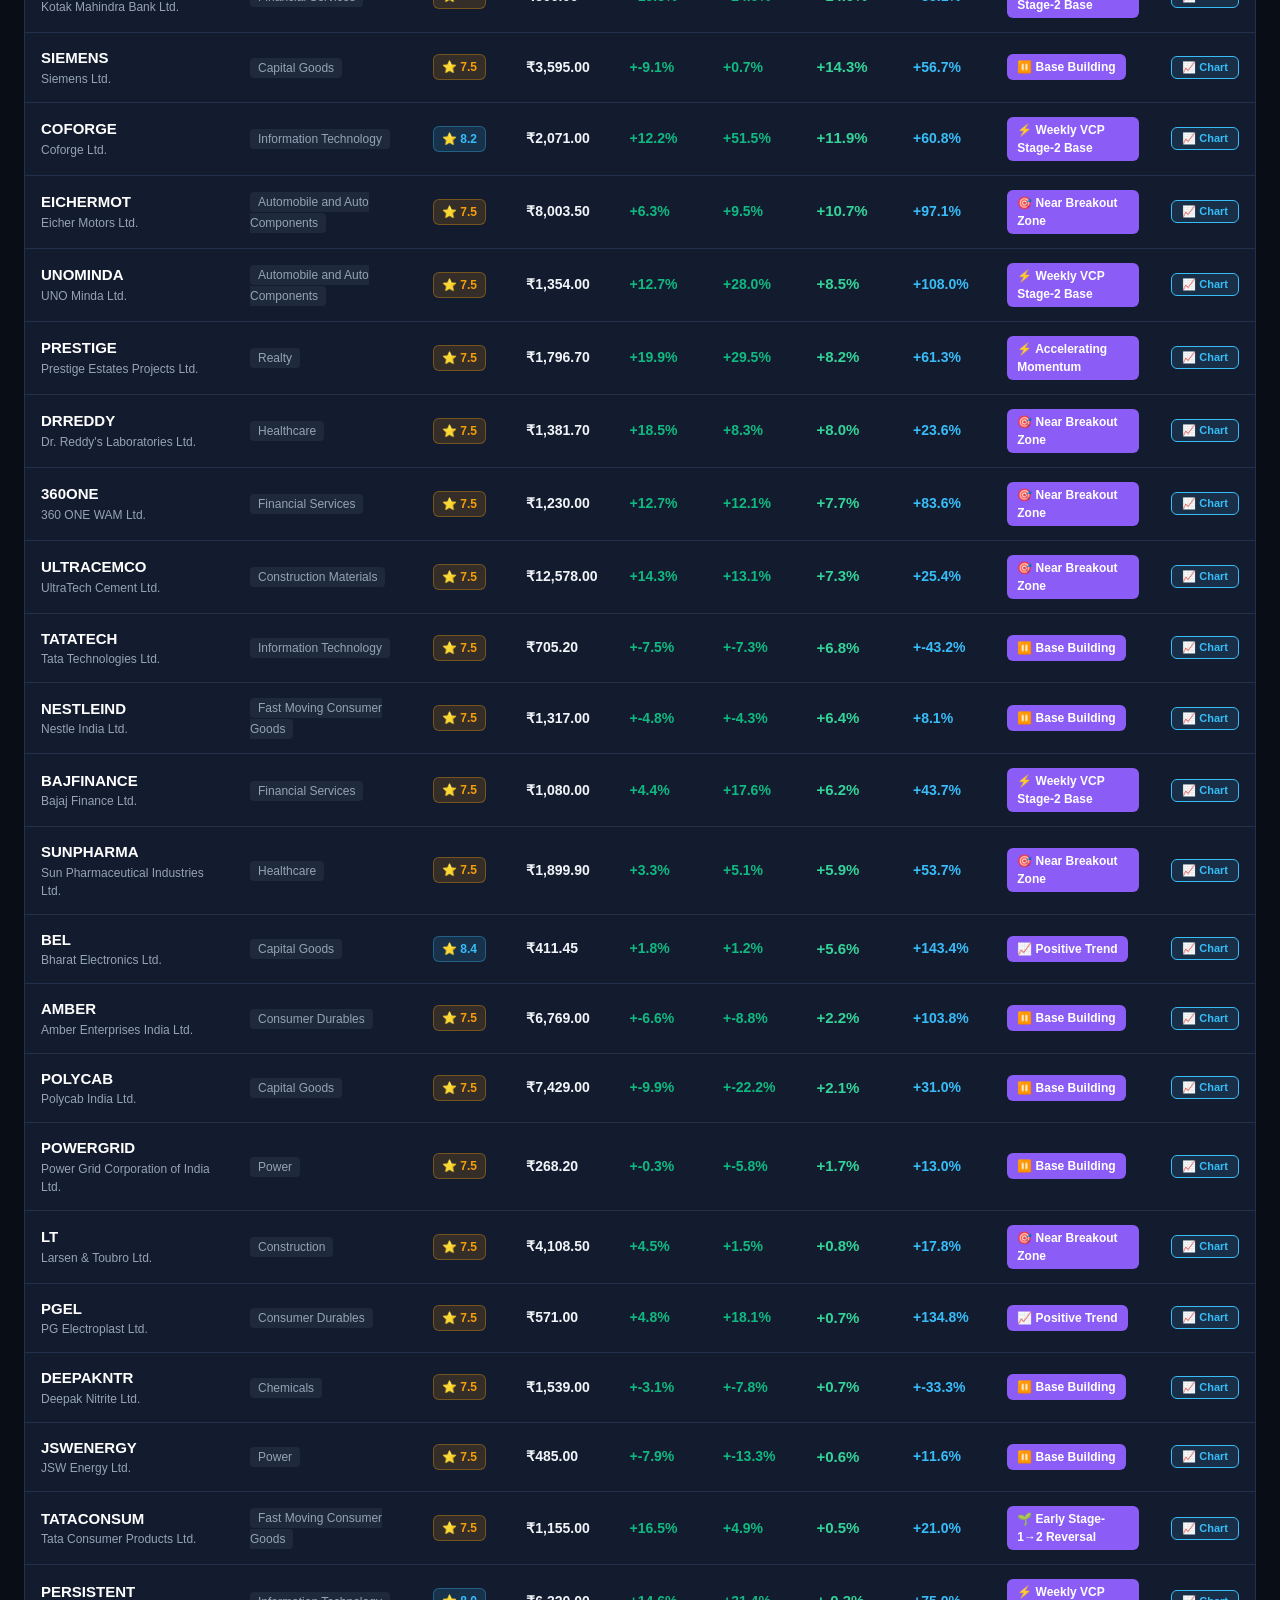
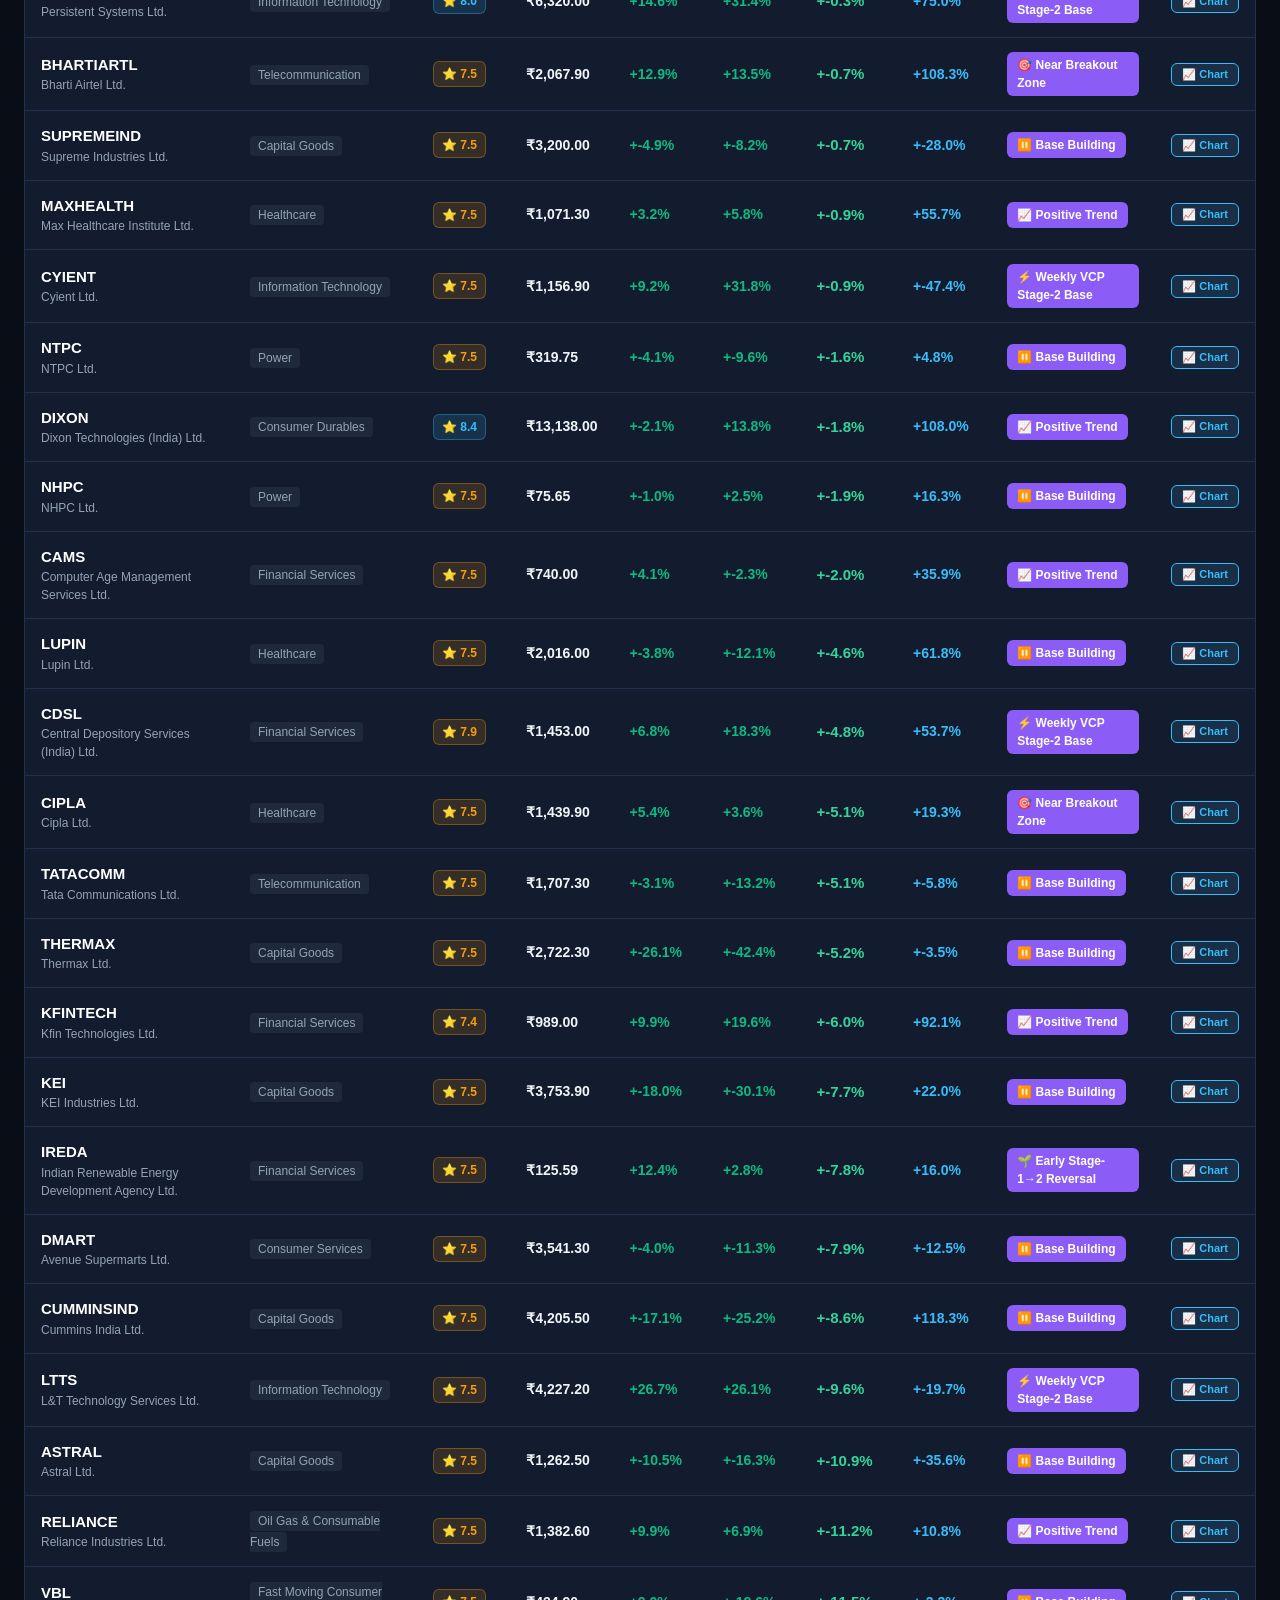
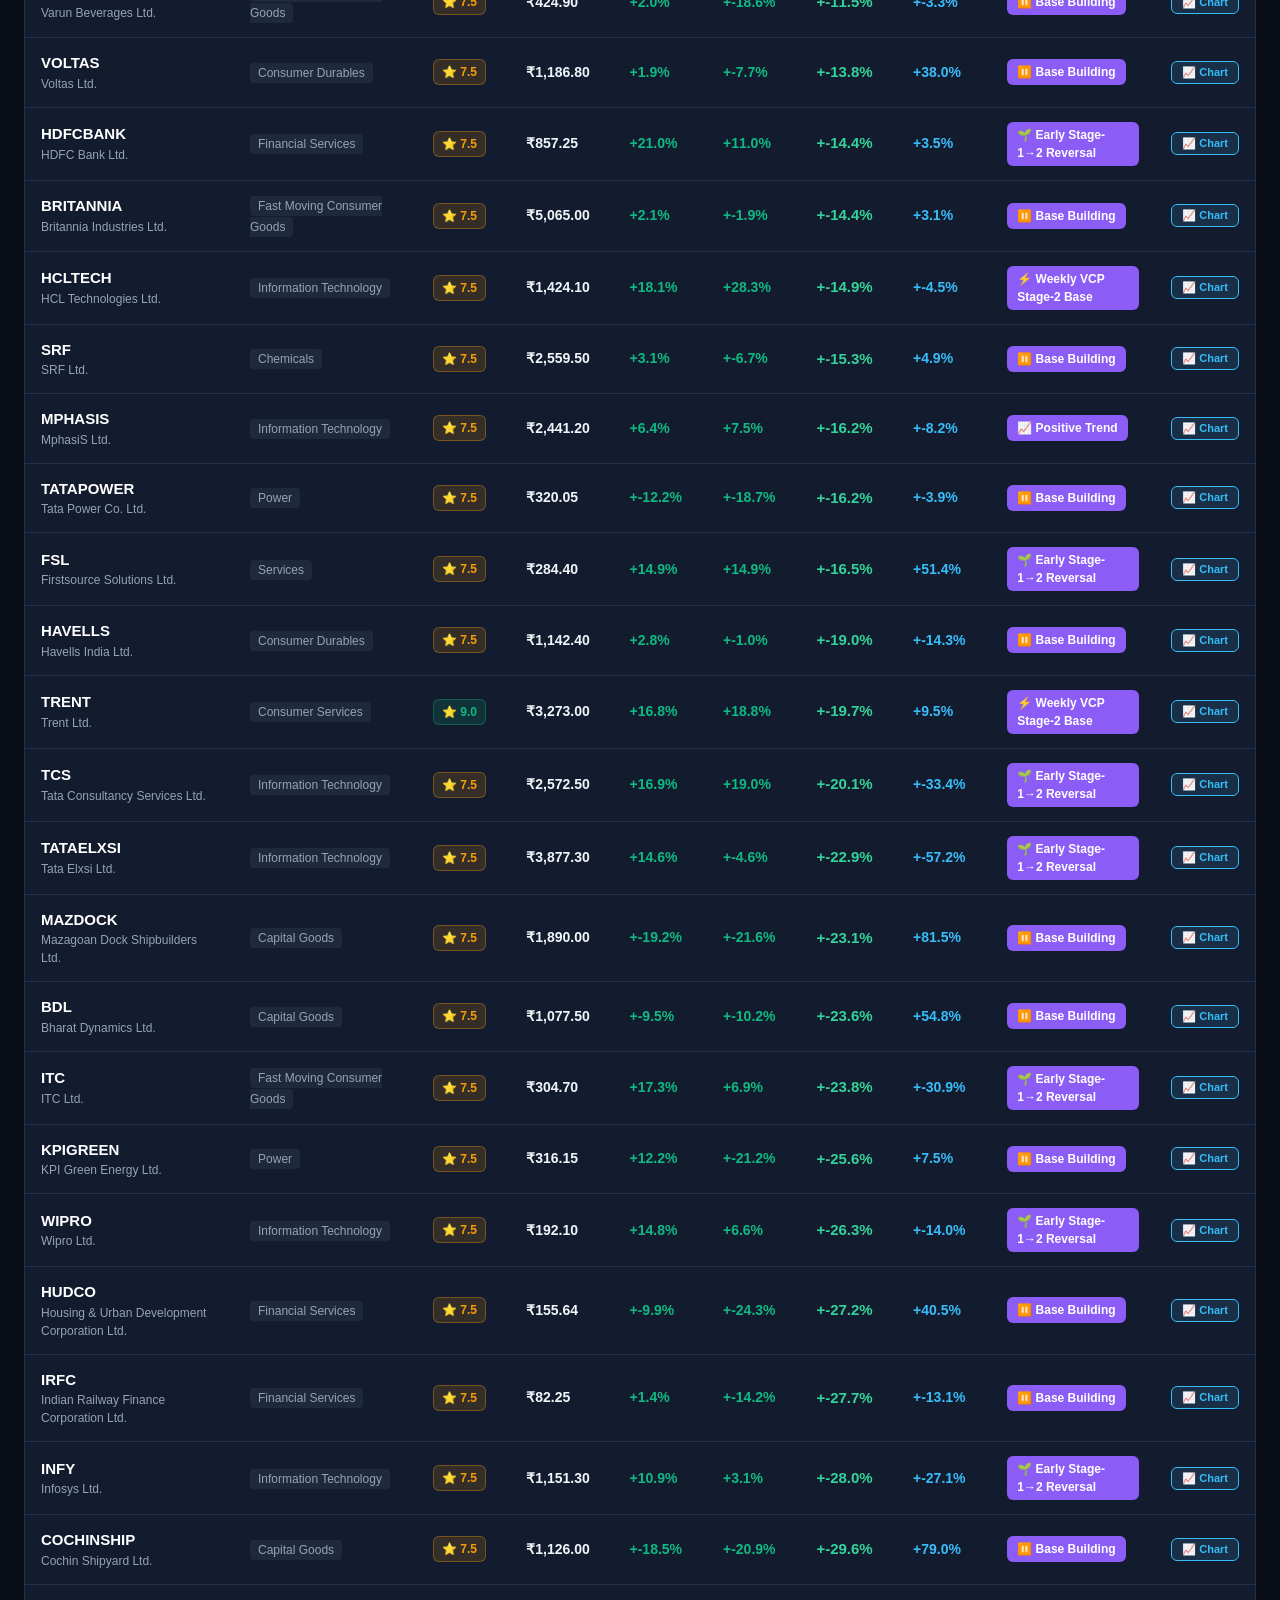
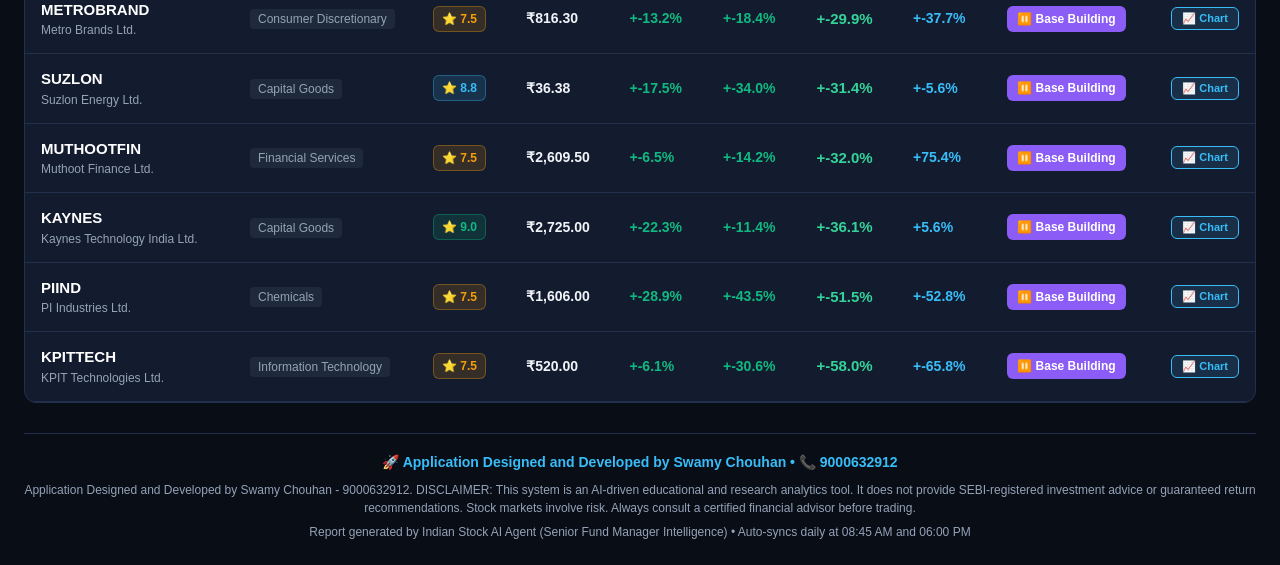
